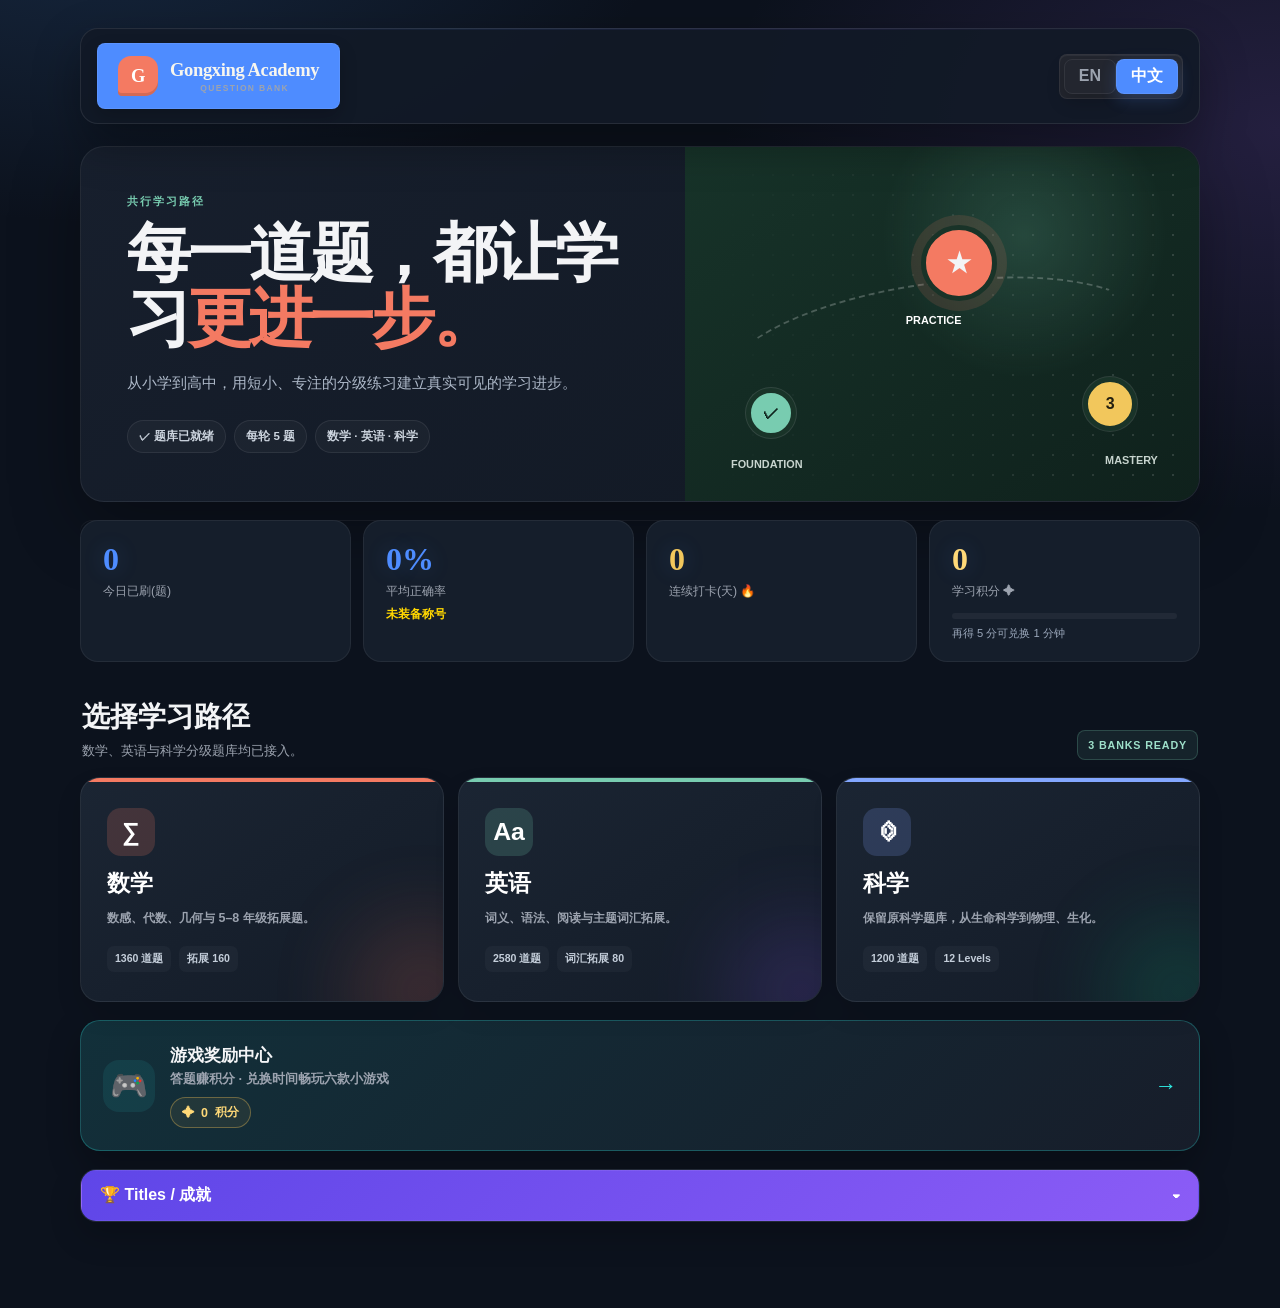
==== index.html @ 9c135a66 "Remember grade selection by subject" ====
<!doctype html>
<html lang="zh-CN">
<head>
  <meta charset="utf-8">
  <meta name="viewport" content="width=device-width,initial-scale=1">
  <title>Gongxing Academy - 智能学习系统</title>
  <style>
    :root{--primary:#4e8cff;--english:#8b5cf6;--science:#10b981;--success:#10b981;--error:#ef4444;--warning:#f59e0b;--page:#0f1115;--card:#181a20;--input:#23262f;--border:#2e323a;--text:#f3f4f6;--muted:#9ca3af;--gold:#ffd700}
    *{box-sizing:border-box}body{margin:0;min-height:100vh;min-height:100dvh;padding:24px;background:var(--page);color:var(--text);font-family:-apple-system,BlinkMacSystemFont,"Segoe UI",sans-serif;display:flex;align-items:center;justify-content:center}.app{width:100%;max-width:820px;margin:0;padding:36px;background:var(--card);border:1px solid var(--border);border-radius:12px;box-shadow:0 8px 30px #0006}.header{display:flex;justify-content:space-between;gap:16px;align-items:center;padding-bottom:20px;border-bottom:1px solid var(--border);margin-bottom:22px}.brand{font-size:1.7rem;color:var(--primary);font-weight:700;cursor:pointer}.brand small{font-size:1rem;color:var(--muted);font-weight:400}.lang{display:flex;padding:4px;border-radius:8px;background:var(--input)}button{border:0;border-radius:8px;padding:12px 20px;background:var(--primary);color:#fff;font-weight:700;font-size:1rem;cursor:pointer;transition:.2s}button:hover:not(:disabled){filter:brightness(1.1);transform:translateY(-1px)}button:disabled{opacity:.45;cursor:not-allowed}.lang button{padding:6px 14px;background:transparent;color:var(--muted)}.lang button.active{background:var(--primary);color:#fff}.dashboard,.quiz{padding:20px;border-radius:12px;border:1px solid var(--border);background:linear-gradient(145deg,#1e222d,var(--card))}.stats{display:flex;text-align:center;gap:12px}.stat{flex:1}.value{display:block;font-size:1.7rem;font-weight:800;color:var(--primary)}.label{font-size:.9rem;color:var(--muted)}.badges{border-top:1px dashed var(--border);margin-top:16px;padding-top:16px;display:flex;justify-content:center;gap:8px;flex-wrap:wrap}.badge{padding:6px 11px;border-radius:99px;border:1px solid #4e8cff55;background:#4e8cff1a;color:#78a8ff;font-size:.85rem;font-weight:700}.badge.gold{color:var(--gold);border-color:#ffd70055;background:#ffd7001a}.title{text-align:center;margin:28px 0 8px}.subtitle{text-align:center;color:var(--muted);margin:0 0 20px}.subjects{display:flex;gap:18px}.subject{flex:1;padding:36px 10px;background:var(--input);border:2px solid transparent;border-radius:12px;text-align:center;cursor:pointer;transition:.2s}.subject:hover{transform:translateY(-4px);border-color:var(--primary)}.icon{font-size:2.6rem}.subject strong{display:block;margin-top:12px;font-size:1.2rem}.setup{display:flex;gap:14px}select{flex:1;padding:13px 15px;border-radius:8px;background:var(--input);border:1px solid var(--border);color:var(--text);font-size:1rem}.dots{display:flex;justify-content:center;flex-wrap:wrap;gap:8px;margin:0 0 22px}.dot{width:13px;height:13px;border-radius:50%;background:var(--border);cursor:pointer}.dot.active{background:var(--primary);transform:scale(1.2)}.dot.answered{box-shadow:0 0 0 2px #fff3}.dot.correct{background:var(--success)}.dot.wrong{background:var(--error)}.quiz{text-align:center;border:2px solid transparent}.quiz.correct{border-color:var(--success);background:#10b98110}.quiz.wrong{border-color:var(--error);background:#ef444410}.qsub{color:var(--muted);margin-bottom:16px}.question{font-size:1.45rem;font-weight:650;line-height:1.45;margin-bottom:24px}.passage{text-align:left;padding:16px;background:var(--card);border-left:4px solid var(--english);border-radius:8px;line-height:1.65;margin-bottom:22px}.answer{width:280px;max-width:100%;padding:14px;text-align:center;font-size:1.3rem;border-radius:8px;border:2px solid var(--border);background:var(--card);color:var(--text)}.choices{display:grid;grid-template-columns:1fr 1fr;gap:12px}.choice{background:var(--card);border:2px solid var(--border);color:var(--text);font-weight:500}.choice.selected{background:var(--primary);border-color:var(--primary)}.choice.good{background:var(--success);border-color:var(--success)}.choice.bad{background:var(--error);border-color:var(--error)}.choice.missed{color:var(--success);border-color:var(--success);background:transparent;border-style:dashed}.feedback{margin-top:18px;font-weight:700}.feedback.good{color:var(--success)}.feedback.bad{color:var(--error)}.nav{display:flex;justify-content:center;gap:12px;flex-wrap:wrap;margin-top:22px}.outline{background:transparent;color:var(--text);border:1px solid var(--border)}.score{display:none;padding:16px;border:1px solid;border-radius:12px;text-align:center;font-size:1.2rem;font-weight:800;margin-bottom:18px}.error{display:none;margin-bottom:16px;border:1px solid #ef444477;background:#ef44441a;color:#fecaca;padding:13px;border-radius:8px;line-height:1.5}@media(max-width:620px){body{padding:12px}.app{padding:22px}.header{align-items:flex-start;flex-direction:column}.subjects,.setup,.stats{flex-direction:column}.choices{grid-template-columns:1fr}}

/* Wushuang mode */
.mode-switch{display:none;align-items:center;gap:8px;margin-right:10px;padding:5px 9px 5px 12px;border:1px solid #ffffff18;border-radius:999px;background:#141820;color:var(--muted);font-size:.82rem;font-weight:800;letter-spacing:.04em;cursor:pointer}.mode-switch .mode-dot{width:18px;height:18px;border-radius:50%;background:#475064;transition:.25s}.mode-switch.is-on{color:#fff1f1;border-color:#ff3b4f88;background:#3b1017;box-shadow:0 0 22px #ff263644}.mode-switch.is-on .mode-dot{background:#ff3045;box-shadow:0 0 14px #ff3045}body.wushuang{--primary:#ff3850;--english:#ff5268;--science:#ff3045;--success:#ff5268;--glow:rgba(255,45,67,.3);background:radial-gradient(900px 520px at 15% -5%,#8e142d66,transparent 62%),radial-gradient(650px 500px at 100% 100%,#6b071b66,transparent 62%),#120b10}body.wushuang .app{background:linear-gradient(145deg,#261319,#120d12);border-color:#ff526344;box-shadow:0 28px 80px #000b,0 0 55px #ff26311c}body.wushuang .app::before{background:linear-gradient(90deg,transparent,#ff1c3a,#ff8b95,transparent)}body.wushuang .dashboard,body.wushuang .quiz{background:linear-gradient(145deg,#32171d,#1a1014);border-color:#ff526344}body.wushuang .setup,body.wushuang .subject{border-color:#ff526322;background:linear-gradient(145deg,#2a161b,#1a1115)}body.wushuang .subject:hover{border-color:#ff5263;box-shadow:0 0 28px #ff263633}body.wushuang .qsub::before{content:'⚠ ';color:#ff5b6d}.app,.app::before,.dashboard,.quiz,.setup,.subject,.score,.mode-switch,body{transition:background .7s ease,border-color .7s ease,box-shadow .7s ease,color .35s ease}
@media(max-width:620px){.mode-switch{margin-right:0}.header>div:last-child{display:flex;flex-wrap:wrap;gap:8px}.mode-switch{order:-1}}
</style>
  <style>
    .equipped-title{display:block;margin-top:6px;color:var(--gold);font-size:.78rem;font-weight:700;min-height:1em}
    .achievement-entry{margin:18px 0 26px;border:1px solid var(--border);border-radius:12px;background:#11141a;overflow:hidden}
    .achievement-toggle{width:100%;display:flex;justify-content:space-between;align-items:center;border-radius:0;background:linear-gradient(135deg,#6d4aff,#9b6cff);padding:14px 18px}
    .achievement-panel{padding:16px}.achievement-panel[hidden]{display:none}
    .achievement-summary{color:var(--muted);font-size:.9rem;margin:0 0 14px;text-align:center}
    .achievement-grid{display:grid;grid-template-columns:repeat(2,minmax(0,1fr));gap:10px}
    .achievement-card{display:flex;gap:11px;align-items:center;text-align:left;padding:13px;border:1px solid var(--border);background:var(--input);color:var(--text)}
    .achievement-card:hover:not(:disabled){border-color:#9b6cff}.achievement-card.locked{filter:grayscale(1);opacity:.48;cursor:not-allowed}
    .achievement-card.equipped{border-color:var(--gold);box-shadow:0 0 0 1px #ffd70055;background:#ffd70010}
    .achievement-icon{font-size:1.8rem;flex:0 0 34px;text-align:center}.achievement-copy{min-width:0}.achievement-name{display:block;font-weight:800}.achievement-desc{display:block;color:var(--muted);font-size:.78rem;line-height:1.35;margin-top:3px}.achievement-state{display:block;color:var(--gold);font-size:.75rem;margin-top:4px}
    .arcade-entry{display:flex;width:100%;align-items:center;justify-content:space-between;gap:18px;margin-top:18px;padding:22px;border:1px solid #2ee9e144;border-radius:20px;background:linear-gradient(135deg,#12303a,#171d2a);color:var(--text);text-align:left;box-shadow:0 14px 32px #0004;transition:.25s}.arcade-entry:hover{transform:translateY(-3px);border-color:#2ee9e1;box-shadow:0 18px 38px #0007,0 0 26px #2ee9e122}.arcade-entry-copy{display:flex;align-items:center;gap:15px}.arcade-entry-icon{display:grid;place-items:center;width:52px;height:52px;border-radius:16px;background:#2ee9e116;font-size:1.9rem}.arcade-entry-title{display:block;font-size:1.08rem;font-weight:900}.arcade-entry-sub{display:block;margin-top:4px;color:var(--muted);font-size:.8rem}.points-pill{display:inline-flex;align-items:center;gap:7px;margin-top:9px;padding:6px 11px;border:1px solid #ffc85755;border-radius:999px;background:#ffc85712;color:#ffd978;font-size:.78rem;font-weight:850}.arcade-entry-arrow{color:#2ee9e1;font-size:1.4rem;font-weight:900}
    .exchange-modal{position:fixed;inset:0;z-index:50;display:grid;place-items:center;padding:20px;background:#05070bd9;backdrop-filter:blur(16px);animation:exchange-fade .22s ease}.exchange-modal[hidden]{display:none}.exchange-card{position:relative;width:min(100%,520px);padding:30px;border:1px solid #ffffff18;border-radius:24px;background:linear-gradient(145deg,#202838,#111720);box-shadow:0 30px 90px #000c,0 0 42px #2ee9e11a}.exchange-close{position:absolute;right:16px;top:16px;width:38px;height:38px;padding:0;border:1px solid #ffffff18;background:#ffffff09;color:#dce6f7}.exchange-icon{font-size:2.8rem}.exchange-card h2{margin:14px 0 8px;font-size:1.7rem}.exchange-copy{margin:0;color:var(--muted);line-height:1.65}.exchange-balance{display:flex;justify-content:space-between;align-items:center;gap:16px;margin:22px 0;padding:16px 18px;border:1px solid #ffc85738;border-radius:14px;background:#ffc8570d}.exchange-balance strong{font-size:1.35rem;color:#ffd978}.exchange-picker{display:grid;grid-template-columns:1fr auto;gap:12px;align-items:end}.exchange-picker label{display:grid;gap:8px;color:#b8c3d5;font-size:.82rem;font-weight:800}.exchange-picker select{width:100%}.exchange-cost{min-width:105px;padding:12px;border:1px solid #ffffff12;border-radius:11px;background:#0c1119;text-align:center;color:#2ee9e1;font-weight:900}.exchange-action{width:100%;margin-top:18px;padding:14px;background:linear-gradient(135deg,#20bdb7,#4e8cff);box-shadow:0 12px 30px #2ee9e133}.exchange-action:disabled{filter:none}.exchange-note{margin:13px 0 0;color:#8290a6;font-size:.76rem;line-height:1.55;text-align:center}.exchange-active{margin:18px 0 0;padding:13px;border:1px solid #36d98b55;border-radius:12px;background:#36d98b10;color:#8ff0bd;text-align:center;font-weight:800}.reward-track{display:block;width:100%;height:6px;margin-top:13px;overflow:hidden;border-radius:999px;background:#ffffff0d}.reward-track i{display:block;height:100%;width:0;border-radius:inherit;background:linear-gradient(90deg,#ffc857,#2ee9e1);transition:width .3s}.reward-hint{display:block;margin-top:7px;color:#9ca9bc;font-size:.7rem}@keyframes exchange-fade{from{opacity:0}to{opacity:1}}
    @media(max-width:620px){.achievement-grid{grid-template-columns:1fr}.arcade-entry{padding:16px}.arcade-entry-sub{max-width:210px}.exchange-card{padding:26px 20px}.exchange-picker{grid-template-columns:1fr}.exchange-cost{width:100%}}

    /* Refined learning workspace */
    :root{--surface:#1c2029;--surface-raised:#242a36;--glow:rgba(78,140,255,.22)}
    body{background:radial-gradient(900px 500px at 12% -10%,#253f7055,transparent 65%),radial-gradient(700px 440px at 100% 100%,#5d3ea633,transparent 62%),var(--page);padding:32px 20px}
    .app{position:relative;overflow:hidden;max-width:880px;padding:38px;background:linear-gradient(145deg,#1c2029 0%,#151820 100%);border-color:#ffffff14;border-radius:22px;box-shadow:0 28px 80px #0008;animation:app-enter .5s ease both}
    .app::before{content:"";position:absolute;inset:0 0 auto;height:2px;background:linear-gradient(90deg,transparent,var(--primary),var(--english),transparent);opacity:.85}
    .header{position:relative;margin-bottom:28px;padding-bottom:22px}.brand{letter-spacing:-.04em}.lang{border:1px solid #ffffff0d;box-shadow:inset 0 1px #ffffff0d}.lang button.active{box-shadow:0 5px 16px var(--glow)}
    button{border:1px solid #ffffff12;box-shadow:0 8px 18px #0003;transition:transform .2s ease,filter .2s ease,box-shadow .2s ease}button:hover:not(:disabled){box-shadow:0 12px 24px #0005}.dashboard{padding:24px;background:linear-gradient(135deg,#263044 0%,#1b202b 60%,#171a21 100%);border-color:#ffffff13;box-shadow:inset 0 1px #ffffff0d}.value{font-size:2rem;text-shadow:0 0 22px var(--glow)}.badges{margin-top:20px;padding-top:18px}.achievement-entry{border-color:#ffffff12;border-radius:16px;background:#141820;box-shadow:0 14px 32px #0003}.achievement-toggle{background:linear-gradient(135deg,#5f46e8,#8b5cf6);box-shadow:none}.title{font-size:1.75rem;letter-spacing:-.03em;margin-top:34px}.subtitle{max-width:560px;margin-left:auto;margin-right:auto;line-height:1.65}.subjects{gap:16px}.subject{position:relative;overflow:hidden;padding:34px 16px;background:linear-gradient(150deg,#282e3a,#202530);border-color:#ffffff0b;border-radius:18px;box-shadow:0 12px 24px #0002}.subject::after{content:"";position:absolute;inset:auto -35% -55% auto;width:140px;height:140px;border-radius:50%;background:var(--primary);filter:blur(36px);opacity:.12}.subject:nth-child(2)::after{background:var(--english)}.subject:nth-child(3)::after{background:var(--science)}.subject:hover{box-shadow:0 18px 34px #0006}.setup{padding:24px;border:1px solid #ffffff12;border-radius:18px;background:var(--surface)}select{border-color:#ffffff14;background:#151922;box-shadow:inset 0 1px #ffffff08}.dots{gap:12px;margin-bottom:24px}.dot{width:11px;height:11px;background:#3c4352;transition:transform .2s ease,background .2s ease,box-shadow .2s ease}.dot.active{box-shadow:0 0 0 5px var(--glow)}.quiz{padding:40px 34px;min-height:300px;background:linear-gradient(145deg,#252c38,#1c212b);border-color:#ffffff12;box-shadow:0 20px 44px #0003;animation:quiz-enter .28s ease both}.qsub{text-transform:uppercase;letter-spacing:.08em;font-size:.78rem;font-weight:700}.question{font-size:clamp(1.45rem,3.2vw,2rem);letter-spacing:-.025em;max-width:680px;margin-left:auto;margin-right:auto}.passage{max-width:680px;margin-left:auto;margin-right:auto;background:#141820;border-color:var(--english);box-shadow:inset 0 1px #ffffff08}.answer{border-color:#ffffff14;background:#141820;box-shadow:inset 0 1px #ffffff08}.answer:focus{outline:none;border-color:var(--primary);box-shadow:0 0 0 4px var(--glow)}.choices{max-width:680px;margin-left:auto;margin-right:auto;gap:14px}.choice{min-height:58px;background:#171c25;border-color:#ffffff12}.choice:hover:not(:disabled){border-color:var(--primary);background:#263852}.nav{margin-top:26px}.outline{background:#ffffff08}.score{border-radius:16px;box-shadow:0 14px 30px #0003}.error{border-radius:14px}@keyframes app-enter{from{opacity:0;transform:translateY(14px)}to{opacity:1;transform:translateY(0)}}@keyframes quiz-enter{from{opacity:.3;transform:translateY(8px)}to{opacity:1;transform:translateY(0)}}@media(max-width:620px){body{padding:14px 10px;align-items:flex-start}.app{padding:24px 18px;border-radius:18px}.header{margin-bottom:22px}.brand{font-size:1.45rem}.dashboard,.quiz{padding:22px 18px}.stats{gap:16px}.value{font-size:1.7rem}.subjects{gap:12px}.subject{padding:24px 16px}.title{font-size:1.5rem;margin-top:28px}.question{font-size:1.42rem}.choices{gap:10px}.choice{min-height:54px}.nav{gap:10px}.nav button{flex:1;padding:12px 10px}}
  </style>
  <style>
    :root{--coral:#f47a62;--mint:#78ccb0;--yellow:#f2c75c;--paper:#171f2d;--ink:#f7f6ef;--soft:#111927}
    body{align-items:flex-start;padding:28px 18px 60px;background:radial-gradient(900px 520px at 8% -8%,#26497566,transparent 63%),radial-gradient(820px 560px at 100% 10%,#66439d44,transparent 68%),#0c121d}
    .app{max-width:1120px;padding:0;background:transparent;border:0;box-shadow:none;overflow:visible}
    .topbar{position:sticky;top:14px;z-index:20;display:flex;align-items:center;gap:18px;padding:14px 16px;margin-bottom:22px;border:1px solid #ffffff16;border-radius:18px;background:#121a27e8;backdrop-filter:blur(18px);box-shadow:0 18px 48px #0005}
    .brand{display:flex;align-items:center;gap:12px;font-family:Georgia,serif;font-size:1.16rem;color:var(--ink);letter-spacing:-.02em}
    .brand-mark{width:40px;height:40px;display:grid;place-items:center;border-radius:13px 13px 13px 4px;background:var(--coral);font-family:Georgia,serif;font-weight:900;color:white;box-shadow:inset 0 -3px #0002}
    .brand-copy{line-height:1.05}.brand-copy small{display:block;margin-top:5px;font:800 .53rem/1 sans-serif;letter-spacing:.16em;text-transform:uppercase;color:var(--muted)}
    .crumb{color:var(--muted);font-size:.8rem;font-weight:700}.top-actions{margin-left:auto;display:flex;align-items:center;gap:9px}
    .mode-switch{margin:0;background:#1b2534}.lang{border:1px solid #ffffff12}
    .panel{border:1px solid #ffffff12;border-radius:24px;background:linear-gradient(145deg,#171f2d,#111823);box-shadow:0 24px 70px #0005}
    .home-hero{display:grid;grid-template-columns:1.08fr .92fr;min-height:330px;overflow:hidden;margin-bottom:18px}
    .hero-copy{padding:48px 46px}.eyebrow{margin:0 0 12px;color:var(--mint);font-size:.68rem;font-weight:900;letter-spacing:.18em;text-transform:uppercase}
    .hero-copy h1{max-width:610px;margin:0;font-family:Georgia,serif;font-size:clamp(2.2rem,5vw,4rem);line-height:1.02;letter-spacing:-.045em}.hero-copy h1 span{color:var(--coral)}
    .hero-copy>p:not(.eyebrow){max-width:590px;margin:18px 0 24px;color:#aeb9c9;line-height:1.75;font-size:.96rem}
    .hero-chips{display:flex;flex-wrap:wrap;gap:8px}.hero-chip{padding:8px 11px;border:1px solid #ffffff14;border-radius:999px;background:#ffffff08;color:#cdd5df;font-size:.72rem;font-weight:800}
    .path-visual{position:relative;min-height:330px;overflow:hidden;background:radial-gradient(circle at 66% 25%,#78ccb02d,transparent 33%),linear-gradient(145deg,#173329,#0f211c)}
    .path-visual:before{content:"";position:absolute;inset:18px;background-image:radial-gradient(#ffffff24 1px,transparent 1px);background-size:20px 20px;mask-image:linear-gradient(90deg,transparent,#000)}
    .path-line{position:absolute;left:8%;top:38%;width:82%;height:38%;border:2px dashed #ffffff3b;border-color:#ffffff3b transparent transparent;border-radius:50%;transform:rotate(-8deg)}
    .path-node{position:absolute;display:grid;place-items:center;border:5px solid #193328;border-radius:50%;background:#274a3f;font-weight:900;box-shadow:0 0 0 1px #ffffff20}
    .path-node.one{left:12%;bottom:18%;width:50px;height:50px;background:var(--mint);color:#10251e}.path-node.two{left:46%;top:22%;width:76px;height:76px;background:var(--coral);font-size:1.5rem;box-shadow:0 0 0 10px #f47a6222}.path-node.three{right:12%;bottom:20%;width:54px;height:54px;background:var(--yellow);color:#242011}
    .path-label{position:absolute;color:#c8d5cf;font-size:.68rem;font-weight:800}.path-label.one{left:9%;bottom:9%}.path-label.two{left:43%;top:47%;color:white}.path-label.three{right:8%;bottom:10%}
    .stats{display:grid;grid-template-columns:repeat(4,1fr);gap:12px;margin:18px 0}.stat{padding:20px 22px;text-align:left;border:1px solid #ffffff10;border-radius:18px;background:#151e2b}.stat .value{font-family:Georgia,serif;font-size:2rem}.stat .label{display:block;margin-top:5px;font-size:.76rem}
    .section-heading{display:flex;align-items:end;justify-content:space-between;margin:36px 2px 17px}.section-heading h2{margin:0;font-family:Georgia,serif;font-size:1.75rem}.section-heading p{margin:6px 0 0;color:var(--muted);font-size:.82rem}.source-pill{padding:8px 10px;border-radius:8px;background:#78ccb018;color:#9ee0ca;border:1px solid #78ccb03a;font-size:.67rem;font-weight:900;letter-spacing:.08em;text-transform:uppercase}
    .subjects{display:grid;grid-template-columns:repeat(3,1fr);gap:14px}.subject{position:relative;min-height:225px;padding:26px;text-align:left;border:1px solid #ffffff12;border-radius:20px;background:linear-gradient(145deg,#1b2533,#131b27);overflow:hidden}
    .subject:hover{border-color:var(--accent,var(--primary));box-shadow:0 20px 42px #0005}.subject:before{content:"";position:absolute;inset:0 0 auto;height:4px;background:var(--accent,var(--primary))}.subject:after{content:"";position:absolute;width:150px;height:150px;right:-55px;bottom:-65px;border-radius:50%;background:var(--accent,var(--primary));filter:blur(42px);opacity:.18}
    .subject .icon{width:48px;height:48px;display:grid;place-items:center;border-radius:14px;background:color-mix(in srgb,var(--accent,var(--primary)) 19%,transparent);font-size:1.55rem}.subject strong{font-family:Georgia,serif;font-size:1.45rem}.subject p{position:relative;z-index:1;margin:10px 0 18px;color:var(--muted);font-size:.78rem;line-height:1.55}.subject-meta{display:flex;gap:8px;flex-wrap:wrap}.subject-meta span{padding:6px 8px;border-radius:7px;background:#ffffff08;color:#c4ceda;font-size:.66rem;font-weight:800}
    .achievement-entry{margin-top:18px;background:#111927}.dashboard{padding:0;border:0;background:transparent}.badges{display:none}
    .setup-shell{padding:34px}.back-link{padding:0;margin-bottom:26px;background:none;border:0;box-shadow:none;color:var(--muted);font-size:.78rem}.setup-hero{display:flex;align-items:center;gap:17px;margin-bottom:26px}.setup-icon{width:58px;height:58px;display:grid;place-items:center;border-radius:17px;background:#f47a6222;font-size:1.8rem}.setup-hero h1{margin:2px 0 6px;font-family:Georgia,serif;font-size:2.25rem}.setup-hero p:last-child{margin:0;color:var(--muted)}
    .setup-grid{display:grid;grid-template-columns:.9fr 1.1fr;gap:16px}.level-picker,.level-preview{padding:24px;border:1px solid #ffffff10;border-radius:18px;background:#0f1723}.field-label{display:block;margin-bottom:9px;color:var(--muted);font-size:.67rem;font-weight:900;letter-spacing:.13em;text-transform:uppercase}.level-picker select{width:100%;margin-bottom:16px}.start-wide{width:100%;min-height:50px;background:var(--coral)}
    .level-preview{position:relative;overflow:hidden}.level-preview h2{margin:12px 0 8px;font-family:Georgia,serif;font-size:1.65rem}.level-preview p{max-width:520px;margin:0;color:var(--muted);font-size:.8rem;line-height:1.65}.preview-meta{display:flex;gap:9px;flex-wrap:wrap;margin-top:20px}.preview-meta span{padding:7px 9px;border:1px solid #ffffff10;border-radius:8px;background:#ffffff07;font-size:.7rem;font-weight:800}.preview-meta .extension{color:#a5e5cf;border-color:#78ccb040;background:#78ccb015}
    .quiz-shell{padding:28px}.quiz-top{display:flex;align-items:center;gap:12px;margin-bottom:18px}.quiz-top .back-link{margin:0}.quiz-top-copy strong,.quiz-top-copy small{display:block}.quiz-top-copy small{margin-top:4px;color:var(--muted);font-size:.7rem}.quiz-count{margin-left:auto;color:var(--muted);font-size:.75rem;font-weight:800}.progress-track{height:6px;margin-bottom:13px;overflow:hidden;border-radius:99px;background:#ffffff0b}.progress-track i{display:block;height:100%;width:0;background:linear-gradient(90deg,var(--coral),var(--yellow));transition:width .25s}.quiz{padding:42px 34px}.question-context{display:flex;justify-content:center;gap:8px;flex-wrap:wrap;margin-bottom:18px}.question-context span{padding:6px 8px;border-radius:7px;background:#ffffff08;color:#aeb9c8;font-size:.67rem;font-weight:800}.question-context .extension{background:#78ccb019;color:#9de0c8}.answer.text-answer{width:min(520px,100%);text-align:left}.feedback-card{margin-top:22px;padding:17px 18px;text-align:left;border:1px solid;border-radius:14px}.feedback-card.good{border-color:#78ccb05c;background:#78ccb012}.feedback-card.bad{border-color:#f47a625c;background:#f47a6210}.feedback-card strong{display:block}.feedback-card span{display:block;margin-top:6px;color:#d7dee7;font-size:.84rem}.feedback-card p{margin:9px 0 0;color:var(--muted);font-size:.78rem;line-height:1.55}
    body.wushuang .panel,body.wushuang .topbar{background:linear-gradient(145deg,#28151b,#150f14);border-color:#ff526344}body.wushuang .path-visual{background:linear-gradient(145deg,#351319,#190e12)}
    @media(max-width:820px){.home-hero{grid-template-columns:1fr}.path-visual{display:none}.subjects{grid-template-columns:1fr 1fr}.stats{grid-template-columns:1fr 1fr}.setup-grid{grid-template-columns:1fr}}
    @media(max-width:620px){body{padding:10px}.topbar{top:7px;padding:11px}.crumb{display:none}.brand-copy>span{font-size:.96rem}.hero-copy{padding:34px 23px}.hero-copy h1{font-size:2.35rem}.stats,.subjects{grid-template-columns:1fr}.stat{padding:16px 18px}.subject{min-height:190px;padding:22px}.setup-shell,.quiz-shell{padding:21px 16px}.setup-hero h1{font-size:1.75rem}.quiz{padding:28px 17px}.top-actions{gap:5px}.mode-switch{font-size:0;padding:7px}.mode-switch .mode-dot{width:20px;height:20px}.lang button{padding:6px 9px}}
  </style>
</head>
<body>
  <main class="app">
    <header class="topbar">
      <button class="brand" type="button" onclick="goHome()"><span class="brand-mark">G</span><span class="brand-copy"><span>Gongxing Academy</span><small>Question Bank</small></span></button>
      <span id="crumb" class="crumb"></span>
      <div class="top-actions">
        <button id="wushuangToggle" class="mode-switch" type="button" aria-pressed="false" onclick="toggleWushuang()"><span id="wushuangText">无双</span><span class="mode-dot"></span></button>
        <div id="langToggle" class="lang"><button id="en" onclick="setLang('en')">EN</button><button id="zh" class="active" onclick="setLang('zh')">中文</button></div>
      </div>
    </header>
    <div id="error" class="error"></div>

    <section id="home">
      <div class="home-hero panel">
        <div class="hero-copy">
          <p class="eyebrow" id="heroEyebrow">共行学习路径</p>
          <h1 id="heroTitle">每一道题，都让学习<span>更进一步。</span></h1>
          <p id="heroText">从小学到高中，用短小、专注的分级练习建立真实可见的学习进步。</p>
          <div class="hero-chips"><span class="hero-chip">✓ 题库已就绪</span><span class="hero-chip" id="heroSprint">每轮 5 题</span><span class="hero-chip" id="heroSubjects">数学 · 英语 · 科学</span></div>
        </div>
        <div class="path-visual" aria-hidden="true"><div class="path-line"></div><div class="path-node one">✓</div><div class="path-node two">★</div><div class="path-node three">3</div><span class="path-label one">FOUNDATION</span><span class="path-label two">PRACTICE</span><span class="path-label three">MASTERY</span></div>
      </div>

      <div class="dashboard"><div class="stats"><div class="stat"><span class="value" id="today">0</span><span class="label" id="todayLabel">今日已刷(题)</span></div><div class="stat"><span class="value" id="accuracy">0%</span><span class="label" id="accuracyLabel">平均正确率</span><small class="equipped-title" id="equippedTitle"></small></div><div class="stat"><span class="value" style="color:var(--yellow)" id="streak">0</span><span class="label" id="streakLabel">连续打卡(天) 🔥</span></div><div class="stat"><span class="value" style="color:#ffd978" id="points">0</span><span class="label" id="pointsLabel">学习积分 ✦</span><span class="reward-track"><i id="rewardProgress"></i></span><small class="reward-hint" id="rewardHint">再得 5 分兑换游戏</small></div></div><div class="badges" id="badges"></div></div>

      <div class="section-heading"><div><h2 id="homeTitle">选择学习路径</h2><p id="homeSubtitle">数学、英语与科学分级题库均已接入。</p></div><span class="source-pill">3 BANKS READY</span></div>
      <div class="subjects">
        <button class="subject" style="--accent:#f47a62" onclick="selectSubject('math')"><span class="icon">∑</span><strong id="mathTitle">数学</strong><p id="mathDesc">数感、代数、几何与 5–8 年级拓展题。</p><span class="subject-meta"><span id="mathCount">—</span><span>拓展 160</span></span></button>
        <button class="subject" style="--accent:#78ccb0" onclick="selectSubject('english')"><span class="icon">Aa</span><strong id="englishTitle">英语</strong><p id="englishDesc">词义、语法、阅读与主题词汇拓展。</p><span class="subject-meta"><span id="englishCount">—</span><span>词汇拓展 80</span></span></button>
        <button class="subject" style="--accent:#83a7ff" onclick="selectSubject('science')"><span class="icon">⌬</span><strong id="scienceTitle">科学</strong><p id="scienceDesc">从生命科学到物理、生化的分级练习。</p><span class="subject-meta"><span id="scienceCount">—</span><span id="scienceLevels">12 Levels</span></span></button>
      </div>

      <button class="arcade-entry" type="button" onclick="openExchange()"><span class="arcade-entry-copy"><span class="arcade-entry-icon">🎮</span><span><span class="arcade-entry-title" id="arcadeTitle">游戏奖励中心</span><span class="arcade-entry-sub" id="arcadeSub">答题赚积分 · 兑换时间畅玩六款小游戏</span><span class="points-pill">✦ <span id="arcadePoints">0</span> <span id="arcadePointUnit">积分</span></span></span></span><span class="arcade-entry-arrow">→</span></button>

      <div class="achievement-entry"><button class="achievement-toggle" onclick="toggleAchievements()"><span id="achievementHeading">🏆 Titles / 成就</span><span id="achievementChevron">▾</span></button><div id="achievementPanel" class="achievement-panel" hidden><p id="achievementSummary" class="achievement-summary"></p><div id="achievementGrid" class="achievement-grid"></div></div></div>
    </section>

    <section id="setup" class="panel setup-shell" hidden>
      <button class="back-link" type="button" onclick="goHome()">← <span id="backHome">返回学习路径</span></button>
      <div class="setup-hero"><span class="setup-icon" id="setupIcon">∑</span><div><p class="eyebrow" id="setupEyebrow">COURSE LIBRARY</p><h1 id="setupTitle">数学</h1><p id="setupIntro">选择适合你的等级，开始一次专注练习。</p></div></div>
      <div class="setup-grid">
        <div class="level-picker"><label class="field-label" id="levelLabel" for="levels">选择课程等级</label><select id="levels" onchange="updateLevelPreview()"></select><button id="start" class="start-wide" onclick="startQuiz()">开始刷题 →</button><p class="subtitle" id="setupNote">每次最多随机抽取 5 道不重复题目。</p></div>
        <div class="level-preview"><span class="source-pill" id="previewSource">CORE BANK</span><h2 id="previewTitle">—</h2><p id="previewDescription">—</p><div class="preview-meta"><span id="previewQuestions">0 Questions</span><span id="previewUnits">Graded practice</span><span id="previewExtension" class="extension" hidden>拓展题库</span></div></div>
      </div>
    </section>

    <section id="quizView" class="panel quiz-shell" hidden>
      <div class="quiz-top"><button class="back-link" type="button" onclick="exitQuiz()">←</button><div class="quiz-top-copy"><strong id="quizTitle">Focused practice</strong><small id="quizSubtitle">5-question learning sprint</small></div><span class="quiz-count" id="quizCount">1 / 5</span></div>
      <div class="progress-track"><i id="progressBar"></i></div><div id="score" class="score"></div><div id="dots" class="dots"></div><div id="quiz" class="quiz"><div id="content"></div></div><div class="nav"><button class="outline" id="prev" onclick="nav(-1)">上一题</button><button id="next" onclick="nav(1)">下一题</button><button id="submit" style="background:var(--success)" onclick="submitQuiz()">提交批改</button></div>
    </section>
  </main>
  <section class="exchange-modal" id="exchangeModal" hidden aria-modal="true" role="dialog" aria-labelledby="exchangeTitle">
    <div class="exchange-card"><button class="exchange-close" type="button" aria-label="Close" onclick="closeExchange()">×</button><div class="exchange-icon">🎟️</div><h2 id="exchangeTitle">兑换游戏时间</h2><p class="exchange-copy" id="exchangeCopy">每 5 积分可兑换 1 分钟，本次最多兑换 15 分钟。</p><div class="exchange-balance"><span id="exchangeBalanceLabel">当前积分</span><strong><span id="exchangePoints">0</span> <span id="exchangePointUnit">积分</span></strong></div><div id="exchangePurchase"><div class="exchange-picker"><label><span id="exchangeMinutesLabel">兑换时长</span><select id="exchangeMinutes" onchange="updateExchangeCost()"></select></label><div class="exchange-cost"><span id="exchangeCost">0</span> <span id="exchangeCostUnit">积分</span></div></div><button class="exchange-action" id="exchangeAction" type="button" onclick="redeemGameTime()">兑换并进入游戏</button><p class="exchange-note" id="exchangeNote">答对 1 题得 1 积分，5 题全对额外奖励 1 积分。</p></div><div class="exchange-active" id="exchangeActive" hidden></div></div>
  </section>
<script id="embeddedBanks" type="application/json">{"math.json":{"subject":"math","levels":[{"id":"1","name":{"zh":"一年级","en":"Grade 1"},"questions":[{"id":"m1_01","type":"number","question":{"zh":"1 + 1 = ?","en":"1 + 1 = ?"},"answer":2,"knowledge":"addition"},{"id":"m1_02","type":"number","question":{"zh":"6 - 4 = ?","en":"6 - 4 = ?"},"answer":2,"knowledge":"subtraction"},{"id":"m1_03","type":"number","question":{"zh":"7 + 11 = ?","en":"7 + 11 = ?"},"answer":18,"knowledge":"addition"},{"id":"m1_04","type":"number","question":{"zh":"10 - 6 = ?","en":"10 - 6 = ?"},"answer":4,"knowledge":"subtraction"},{"id":"m1_05","type":"number","question":{"zh":"3 + 4 = ?","en":"3 + 4 = ?"},"answer":7,"knowledge":"addition"},{"id":"m1_06","type":"number","question":{"zh":"12 - 6 = ?","en":"12 - 6 = ?"},"answer":6,"knowledge":"subtraction"},{"id":"m1_07","type":"number","question":{"zh":"9 + 9 = ?","en":"9 + 9 = ?"},"answer":18,"knowledge":"addition"},{"id":"m1_08","type":"number","question":{"zh":"18 - 2 = ?","en":"18 - 2 = ?"},"answer":16,"knowledge":"subtraction"},{"id":"m1_09","type":"number","question":{"zh":"5 + 11 = ?","en":"5 + 11 = ?"},"answer":16,"knowledge":"addition"},{"id":"m1_10","type":"number","question":{"zh":"10 - 8 = ?","en":"10 - 8 = ?"},"answer":2,"knowledge":"subtraction"},{"id":"m1_11","type":"number","question":{"zh":"1 + 13 = ?","en":"1 + 13 = ?"},"answer":14,"knowledge":"addition"},{"id":"m1_12","type":"number","question":{"zh":"8 - 4 = ?","en":"8 - 4 = ?"},"answer":4,"knowledge":"subtraction"},{"id":"m1_13","type":"number","question":{"zh":"7 + 9 = ?","en":"7 + 9 = ?"},"answer":16,"knowledge":"addition"},{"id":"m1_14","type":"number","question":{"zh":"10 - 6 = ?","en":"10 - 6 = ?"},"answer":4,"knowledge":"subtraction"},{"id":"m1_15","type":"number","question":{"zh":"3 + 3 = ?","en":"3 + 3 = ?"},"answer":6,"knowledge":"addition"},{"id":"m1_16","type":"number","question":{"zh":"6 - 6 = ?","en":"6 - 6 = ?"},"answer":0,"knowledge":"subtraction"},{"id":"m1_17","type":"number","question":{"zh":"9 + 4 = ?","en":"9 + 4 = ?"},"answer":13,"knowledge":"addition"},{"id":"m1_18","type":"number","question":{"zh":"14 - 2 = ?","en":"14 - 2 = ?"},"answer":12,"knowledge":"subtraction"},{"id":"m1_19","type":"number","question":{"zh":"5 + 1 = ?","en":"5 + 1 = ?"},"answer":6,"knowledge":"addition"},{"id":"m1_20","type":"number","question":{"zh":"12 - 8 = ?","en":"12 - 8 = ?"},"answer":4,"knowledge":"subtraction"},{"id":"m1_21","type":"number","question":{"zh":"1 + 6 = ?","en":"1 + 6 = ?"},"answer":7,"knowledge":"addition"},{"id":"m1_22","type":"number","question":{"zh":"10 - 4 = ?","en":"10 - 4 = ?"},"answer":6,"knowledge":"subtraction"},{"id":"m1_23","type":"number","question":{"zh":"7 + 7 = ?","en":"7 + 7 = ?"},"answer":14,"knowledge":"addition"},{"id":"m1_24","type":"number","question":{"zh":"10 - 6 = ?","en":"10 - 6 = ?"},"answer":4,"knowledge":"subtraction"},{"id":"m1_25","type":"number","question":{"zh":"3 + 2 = ?","en":"3 + 2 = ?"},"answer":5,"knowledge":"addition"},{"id":"m1_26","type":"number","question":{"zh":"14 - 6 = ?","en":"14 - 6 = ?"},"answer":8,"knowledge":"subtraction"},{"id":"m1_27","type":"number","question":{"zh":"9 + 10 = ?","en":"9 + 10 = ?"},"answer":19,"knowledge":"addition"},{"id":"m1_28","type":"number","question":{"zh":"10 - 2 = ?","en":"10 - 2 = ?"},"answer":8,"knowledge":"subtraction"},{"id":"m1_29","type":"number","question":{"zh":"5 + 6 = ?","en":"5 + 6 = ?"},"answer":11,"knowledge":"addition"},{"id":"m1_30","type":"number","question":{"zh":"8 - 2 = ?","en":"8 - 2 = ?"},"answer":6,"knowledge":"subtraction"},{"id":"m1_31","type":"number","question":{"zh":"1 + 18 = ?","en":"1 + 18 = ?"},"answer":19,"knowledge":"addition"},{"id":"m1_32","type":"number","question":{"zh":"12 - 4 = ?","en":"12 - 4 = ?"},"answer":8,"knowledge":"subtraction"},{"id":"m1_33","type":"number","question":{"zh":"7 + 5 = ?","en":"7 + 5 = ?"},"answer":12,"knowledge":"addition"},{"id":"m1_34","type":"number","question":{"zh":"10 - 6 = ?","en":"10 - 6 = ?"},"answer":4,"knowledge":"subtraction"},{"id":"m1_35","type":"number","question":{"zh":"3 + 1 = ?","en":"3 + 1 = ?"},"answer":4,"knowledge":"addition"}]},{"id":"2","name":{"zh":"二年级","en":"Grade 2"},"questions":[{"id":"m2_01","type":"number","question":{"zh":"2 × 2 = ?","en":"2 × 2 = ?"},"answer":4,"knowledge":"multiplication"},{"id":"m2_02","type":"number","question":{"zh":"19 + 12 = ?","en":"19 + 12 = ?"},"answer":31,"knowledge":"addition"},{"id":"m2_03","type":"number","question":{"zh":"26 - 21 = ?","en":"26 - 21 = ?"},"answer":5,"knowledge":"subtraction"},{"id":"m2_04","type":"number","question":{"zh":"5 × 5 = ?","en":"5 × 5 = ?"},"answer":25,"knowledge":"multiplication"},{"id":"m2_05","type":"number","question":{"zh":"40 + 19 = ?","en":"40 + 19 = ?"},"answer":59,"knowledge":"addition"},{"id":"m2_06","type":"number","question":{"zh":"47 - 8 = ?","en":"47 - 8 = ?"},"answer":39,"knowledge":"subtraction"},{"id":"m2_07","type":"number","question":{"zh":"8 × 3 = ?","en":"8 × 3 = ?"},"answer":24,"knowledge":"multiplication"},{"id":"m2_08","type":"number","question":{"zh":"61 + 6 = ?","en":"61 + 6 = ?"},"answer":67,"knowledge":"addition"},{"id":"m2_09","type":"number","question":{"zh":"68 - 15 = ?","en":"68 - 15 = ?"},"answer":53,"knowledge":"subtraction"},{"id":"m2_10","type":"number","question":{"zh":"3 × 6 = ?","en":"3 × 6 = ?"},"answer":18,"knowledge":"multiplication"},{"id":"m2_11","type":"number","question":{"zh":"12 + 13 = ?","en":"12 + 13 = ?"},"answer":25,"knowledge":"addition"},{"id":"m2_12","type":"number","question":{"zh":"19 - 22 = ?","en":"19 - 22 = ?"},"answer":-3,"knowledge":"subtraction"},{"id":"m2_13","type":"number","question":{"zh":"6 × 4 = ?","en":"6 × 4 = ?"},"answer":24,"knowledge":"multiplication"},{"id":"m2_14","type":"number","question":{"zh":"33 + 20 = ?","en":"33 + 20 = ?"},"answer":53,"knowledge":"addition"},{"id":"m2_15","type":"number","question":{"zh":"40 - 9 = ?","en":"40 - 9 = ?"},"answer":31,"knowledge":"subtraction"},{"id":"m2_16","type":"number","question":{"zh":"9 × 2 = ?","en":"9 × 2 = ?"},"answer":18,"knowledge":"multiplication"},{"id":"m2_17","type":"number","question":{"zh":"54 + 7 = ?","en":"54 + 7 = ?"},"answer":61,"knowledge":"addition"},{"id":"m2_18","type":"number","question":{"zh":"61 - 16 = ?","en":"61 - 16 = ?"},"answer":45,"knowledge":"subtraction"},{"id":"m2_19","type":"number","question":{"zh":"4 × 5 = ?","en":"4 × 5 = ?"},"answer":20,"knowledge":"multiplication"},{"id":"m2_20","type":"number","question":{"zh":"75 + 14 = ?","en":"75 + 14 = ?"},"answer":89,"knowledge":"addition"},{"id":"m2_21","type":"number","question":{"zh":"12 - 3 = ?","en":"12 - 3 = ?"},"answer":9,"knowledge":"subtraction"},{"id":"m2_22","type":"number","question":{"zh":"7 × 3 = ?","en":"7 × 3 = ?"},"answer":21,"knowledge":"multiplication"},{"id":"m2_23","type":"number","question":{"zh":"26 + 21 = ?","en":"26 + 21 = ?"},"answer":47,"knowledge":"addition"},{"id":"m2_24","type":"number","question":{"zh":"33 - 10 = ?","en":"33 - 10 = ?"},"answer":23,"knowledge":"subtraction"},{"id":"m2_25","type":"number","question":{"zh":"2 × 6 = ?","en":"2 × 6 = ?"},"answer":12,"knowledge":"multiplication"},{"id":"m2_26","type":"number","question":{"zh":"47 + 8 = ?","en":"47 + 8 = ?"},"answer":55,"knowledge":"addition"},{"id":"m2_27","type":"number","question":{"zh":"54 - 17 = ?","en":"54 - 17 = ?"},"answer":37,"knowledge":"subtraction"},{"id":"m2_28","type":"number","question":{"zh":"5 × 4 = ?","en":"5 × 4 = ?"},"answer":20,"knowledge":"multiplication"},{"id":"m2_29","type":"number","question":{"zh":"68 + 15 = ?","en":"68 + 15 = ?"},"answer":83,"knowledge":"addition"},{"id":"m2_30","type":"number","question":{"zh":"75 - 4 = ?","en":"75 - 4 = ?"},"answer":71,"knowledge":"subtraction"},{"id":"m2_31","type":"number","question":{"zh":"8 × 2 = ?","en":"8 × 2 = ?"},"answer":16,"knowledge":"multiplication"},{"id":"m2_32","type":"number","question":{"zh":"19 + 22 = ?","en":"19 + 22 = ?"},"answer":41,"knowledge":"addition"},{"id":"m2_33","type":"number","question":{"zh":"26 - 11 = ?","en":"26 - 11 = ?"},"answer":15,"knowledge":"subtraction"},{"id":"m2_34","type":"number","question":{"zh":"3 × 5 = ?","en":"3 × 5 = ?"},"answer":15,"knowledge":"multiplication"},{"id":"m2_35","type":"number","question":{"zh":"40 + 9 = ?","en":"40 + 9 = ?"},"answer":49,"knowledge":"addition"}]},{"id":"3","name":{"zh":"三年级","en":"Grade 3"},"questions":[{"id":"m3_01","type":"number","question":{"zh":"120 + 35 = ?","en":"120 + 35 = ?"},"answer":155,"knowledge":"addition"},{"id":"m3_02","type":"number","question":{"zh":"133 - 52 = ?","en":"133 - 52 = ?"},"answer":81,"knowledge":"subtraction"},{"id":"m3_03","type":"number","question":{"zh":"14 × 5 = ?","en":"14 × 5 = ?"},"answer":70,"knowledge":"multiplication"},{"id":"m3_04","type":"number","question":{"zh":"159 + 86 = ?","en":"159 + 86 = ?"},"answer":245,"knowledge":"addition"},{"id":"m3_05","type":"number","question":{"zh":"172 - 103 = ?","en":"172 - 103 = ?"},"answer":69,"knowledge":"subtraction"},{"id":"m3_06","type":"number","question":{"zh":"17 × 8 = ?","en":"17 × 8 = ?"},"answer":136,"knowledge":"multiplication"},{"id":"m3_07","type":"number","question":{"zh":"198 + 47 = ?","en":"198 + 47 = ?"},"answer":245,"knowledge":"addition"},{"id":"m3_08","type":"number","question":{"zh":"211 - 64 = ?","en":"211 - 64 = ?"},"answer":147,"knowledge":"subtraction"},{"id":"m3_09","type":"number","question":{"zh":"20 × 5 = ?","en":"20 × 5 = ?"},"answer":100,"knowledge":"multiplication"},{"id":"m3_10","type":"number","question":{"zh":"237 + 98 = ?","en":"237 + 98 = ?"},"answer":335,"knowledge":"addition"},{"id":"m3_11","type":"number","question":{"zh":"250 - 115 = ?","en":"250 - 115 = ?"},"answer":135,"knowledge":"subtraction"},{"id":"m3_12","type":"number","question":{"zh":"23 × 8 = ?","en":"23 × 8 = ?"},"answer":184,"knowledge":"multiplication"},{"id":"m3_13","type":"number","question":{"zh":"276 + 59 = ?","en":"276 + 59 = ?"},"answer":335,"knowledge":"addition"},{"id":"m3_14","type":"number","question":{"zh":"289 - 76 = ?","en":"289 - 76 = ?"},"answer":213,"knowledge":"subtraction"},{"id":"m3_15","type":"number","question":{"zh":"26 × 5 = ?","en":"26 × 5 = ?"},"answer":130,"knowledge":"multiplication"},{"id":"m3_16","type":"number","question":{"zh":"315 + 110 = ?","en":"315 + 110 = ?"},"answer":425,"knowledge":"addition"},{"id":"m3_17","type":"number","question":{"zh":"328 - 37 = ?","en":"328 - 37 = ?"},"answer":291,"knowledge":"subtraction"},{"id":"m3_18","type":"number","question":{"zh":"29 × 8 = ?","en":"29 × 8 = ?"},"answer":232,"knowledge":"multiplication"},{"id":"m3_19","type":"number","question":{"zh":"354 + 71 = ?","en":"354 + 71 = ?"},"answer":425,"knowledge":"addition"},{"id":"m3_20","type":"number","question":{"zh":"367 - 88 = ?","en":"367 - 88 = ?"},"answer":279,"knowledge":"subtraction"},{"id":"m3_21","type":"number","question":{"zh":"32 × 5 = ?","en":"32 × 5 = ?"},"answer":160,"knowledge":"multiplication"},{"id":"m3_22","type":"number","question":{"zh":"393 + 122 = ?","en":"393 + 122 = ?"},"answer":515,"knowledge":"addition"},{"id":"m3_23","type":"number","question":{"zh":"406 - 49 = ?","en":"406 - 49 = ?"},"answer":357,"knowledge":"subtraction"},{"id":"m3_24","type":"number","question":{"zh":"35 × 8 = ?","en":"35 × 8 = ?"},"answer":280,"knowledge":"multiplication"},{"id":"m3_25","type":"number","question":{"zh":"432 + 83 = ?","en":"432 + 83 = ?"},"answer":515,"knowledge":"addition"},{"id":"m3_26","type":"number","question":{"zh":"445 - 100 = ?","en":"445 - 100 = ?"},"answer":345,"knowledge":"subtraction"},{"id":"m3_27","type":"number","question":{"zh":"38 × 5 = ?","en":"38 × 5 = ?"},"answer":190,"knowledge":"multiplication"},{"id":"m3_28","type":"number","question":{"zh":"471 + 44 = ?","en":"471 + 44 = ?"},"answer":515,"knowledge":"addition"},{"id":"m3_29","type":"number","question":{"zh":"484 - 61 = ?","en":"484 - 61 = ?"},"answer":423,"knowledge":"subtraction"},{"id":"m3_30","type":"number","question":{"zh":"41 × 8 = ?","en":"41 × 8 = ?"},"answer":328,"knowledge":"multiplication"},{"id":"m3_31","type":"number","question":{"zh":"510 + 95 = ?","en":"510 + 95 = ?"},"answer":605,"knowledge":"addition"},{"id":"m3_32","type":"number","question":{"zh":"523 - 112 = ?","en":"523 - 112 = ?"},"answer":411,"knowledge":"subtraction"},{"id":"m3_33","type":"number","question":{"zh":"44 × 5 = ?","en":"44 × 5 = ?"},"answer":220,"knowledge":"multiplication"},{"id":"m3_34","type":"number","question":{"zh":"549 + 56 = ?","en":"549 + 56 = ?"},"answer":605,"knowledge":"addition"},{"id":"m3_35","type":"number","question":{"zh":"562 - 73 = ?","en":"562 - 73 = ?"},"answer":489,"knowledge":"subtraction"}]},{"id":"4","name":{"zh":"四年级","en":"Grade 4"},"questions":[{"id":"m4_01","type":"number","question":{"zh":"2.1 + 1.2 = ?","en":"2.1 + 1.2 = ?"},"answer":3.3,"knowledge":"decimals"},{"id":"m4_02","type":"number","question":{"zh":"19 × 12 = ?","en":"19 × 12 = ?"},"answer":228,"knowledge":"multiplication"},{"id":"m4_03","type":"number","question":{"zh":"50 ÷ 5 = ?","en":"50 ÷ 5 = ?"},"answer":10,"knowledge":"division"},{"id":"m4_04","type":"number","question":{"zh":"正方形的边长是 7 cm，周长是多少 cm？","en":"A square has side length 7 cm. What is its perimeter in cm?"},"answer":28,"knowledge":"perimeter"},{"id":"m4_05","type":"number","question":{"zh":"2.5 + 1.6 = ?","en":"2.5 + 1.6 = ?"},"answer":4.1,"knowledge":"decimals"},{"id":"m4_06","type":"number","question":{"zh":"23 × 16 = ?","en":"23 × 16 = ?"},"answer":368,"knowledge":"multiplication"},{"id":"m4_07","type":"number","question":{"zh":"126 ÷ 9 = ?","en":"126 ÷ 9 = ?"},"answer":14,"knowledge":"division"},{"id":"m4_08","type":"number","question":{"zh":"正方形的边长是 11 cm，周长是多少 cm？","en":"A square has side length 11 cm. What is its perimeter in cm?"},"answer":44,"knowledge":"perimeter"},{"id":"m4_09","type":"number","question":{"zh":"2.1 + 1.5 = ?","en":"2.1 + 1.5 = ?"},"answer":3.6,"knowledge":"decimals"},{"id":"m4_10","type":"number","question":{"zh":"27 × 12 = ?","en":"27 × 12 = ?"},"answer":324,"knowledge":"multiplication"},{"id":"m4_11","type":"number","question":{"zh":"72 ÷ 4 = ?","en":"72 ÷ 4 = ?"},"answer":18,"knowledge":"division"},{"id":"m4_12","type":"number","question":{"zh":"正方形的边长是 5 cm，周长是多少 cm？","en":"A square has side length 5 cm. What is its perimeter in cm?"},"answer":20,"knowledge":"perimeter"},{"id":"m4_13","type":"number","question":{"zh":"2.5 + 1.4 = ?","en":"2.5 + 1.4 = ?"},"answer":3.9,"knowledge":"decimals"},{"id":"m4_14","type":"number","question":{"zh":"31 × 16 = ?","en":"31 × 16 = ?"},"answer":496,"knowledge":"multiplication"},{"id":"m4_15","type":"number","question":{"zh":"176 ÷ 8 = ?","en":"176 ÷ 8 = ?"},"answer":22,"knowledge":"division"},{"id":"m4_16","type":"number","question":{"zh":"正方形的边长是 9 cm，周长是多少 cm？","en":"A square has side length 9 cm. What is its perimeter in cm?"},"answer":36,"knowledge":"perimeter"},{"id":"m4_17","type":"number","question":{"zh":"2.1 + 1.3 = ?","en":"2.1 + 1.3 = ?"},"answer":3.4,"knowledge":"decimals"},{"id":"m4_18","type":"number","question":{"zh":"35 × 12 = ?","en":"35 × 12 = ?"},"answer":420,"knowledge":"multiplication"},{"id":"m4_19","type":"number","question":{"zh":"78 ÷ 3 = ?","en":"78 ÷ 3 = ?"},"answer":26,"knowledge":"division"},{"id":"m4_20","type":"number","question":{"zh":"正方形的边长是 13 cm，周长是多少 cm？","en":"A square has side length 13 cm. What is its perimeter in cm?"},"answer":52,"knowledge":"perimeter"},{"id":"m4_21","type":"number","question":{"zh":"2.5 + 1.2 = ?","en":"2.5 + 1.2 = ?"},"answer":3.7,"knowledge":"decimals"},{"id":"m4_22","type":"number","question":{"zh":"39 × 16 = ?","en":"39 × 16 = ?"},"answer":624,"knowledge":"multiplication"},{"id":"m4_23","type":"number","question":{"zh":"210 ÷ 7 = ?","en":"210 ÷ 7 = ?"},"answer":30,"knowledge":"division"},{"id":"m4_24","type":"number","question":{"zh":"正方形的边长是 7 cm，周长是多少 cm？","en":"A square has side length 7 cm. What is its perimeter in cm?"},"answer":28,"knowledge":"perimeter"},{"id":"m4_25","type":"number","question":{"zh":"2.1 + 1.6 = ?","en":"2.1 + 1.6 = ?"},"answer":3.7,"knowledge":"decimals"},{"id":"m4_26","type":"number","question":{"zh":"43 × 12 = ?","en":"43 × 12 = ?"},"answer":516,"knowledge":"multiplication"},{"id":"m4_27","type":"number","question":{"zh":"374 ÷ 11 = ?","en":"374 ÷ 11 = ?"},"answer":34,"knowledge":"division"},{"id":"m4_28","type":"number","question":{"zh":"正方形的边长是 11 cm，周长是多少 cm？","en":"A square has side length 11 cm. What is its perimeter in cm?"},"answer":44,"knowledge":"perimeter"},{"id":"m4_29","type":"number","question":{"zh":"2.5 + 1.5 = ?","en":"2.5 + 1.5 = ?"},"answer":4,"knowledge":"decimals"},{"id":"m4_30","type":"number","question":{"zh":"47 × 16 = ?","en":"47 × 16 = ?"},"answer":752,"knowledge":"multiplication"},{"id":"m4_31","type":"number","question":{"zh":"228 ÷ 6 = ?","en":"228 ÷ 6 = ?"},"answer":38,"knowledge":"division"},{"id":"m4_32","type":"number","question":{"zh":"正方形的边长是 5 cm，周长是多少 cm？","en":"A square has side length 5 cm. What is its perimeter in cm?"},"answer":20,"knowledge":"perimeter"},{"id":"m4_33","type":"number","question":{"zh":"2.1 + 1.4 = ?","en":"2.1 + 1.4 = ?"},"answer":3.5,"knowledge":"decimals"},{"id":"m4_34","type":"number","question":{"zh":"51 × 12 = ?","en":"51 × 12 = ?"},"answer":612,"knowledge":"multiplication"},{"id":"m4_35","type":"number","question":{"zh":"420 ÷ 10 = ?","en":"420 ÷ 10 = ?"},"answer":42,"knowledge":"division"}]},{"id":"5","name":{"zh":"五年级","en":"Grade 5"},"questions":[{"id":"m5_01","type":"number","question":{"zh":"10 的 20% 是多少？","en":"What is 20% of 10?"},"answer":2,"knowledge":"percentage"},{"id":"m5_02","type":"number","question":{"zh":"长方形长 3，宽 4，面积是多少？","en":"A rectangle is 3 by 4. What is its area?"},"answer":12,"knowledge":"area"},{"id":"m5_03","type":"number","question":{"zh":"解方程：4x = 24，x = ?","en":"Solve: 4x = 24. x = ?"},"answer":6,"knowledge":"equation"},{"id":"m5_04","type":"number","question":{"zh":"长方体长 4、宽 5、高 2，体积是多少？","en":"A rectangular prism is 4 by 5 by 2. What is its volume?"},"answer":40,"knowledge":"volume"},{"id":"m5_05","type":"number","question":{"zh":"7 ÷ 9 = ?（保留三位小数）","en":"7 ÷ 9 = ? (round to three decimals)"},"answer":0.778,"knowledge":"division"},{"id":"m5_06","type":"number","question":{"zh":"15 的 20% 是多少？","en":"What is 20% of 15?"},"answer":3,"knowledge":"percentage"},{"id":"m5_07","type":"number","question":{"zh":"长方形长 8，宽 3，面积是多少？","en":"A rectangle is 8 by 3. What is its area?"},"answer":24,"knowledge":"area"},{"id":"m5_08","type":"number","question":{"zh":"解方程：2x = 22，x = ?","en":"Solve: 2x = 22. x = ?"},"answer":11,"knowledge":"equation"},{"id":"m5_09","type":"number","question":{"zh":"长方体长 1、宽 3、高 2，体积是多少？","en":"A rectangular prism is 1 by 3 by 2. What is its volume?"},"answer":6,"knowledge":"volume"},{"id":"m5_10","type":"number","question":{"zh":"4 ÷ 14 = ?（保留三位小数）","en":"4 ÷ 14 = ? (round to three decimals)"},"answer":0.286,"knowledge":"division"},{"id":"m5_11","type":"number","question":{"zh":"20 的 20% 是多少？","en":"What is 20% of 20?"},"answer":4,"knowledge":"percentage"},{"id":"m5_12","type":"number","question":{"zh":"长方形长 5，宽 8，面积是多少？","en":"A rectangle is 5 by 8. What is its area?"},"answer":40,"knowledge":"area"},{"id":"m5_13","type":"number","question":{"zh":"解方程：7x = 112，x = ?","en":"Solve: 7x = 112. x = ?"},"answer":16,"knowledge":"equation"},{"id":"m5_14","type":"number","question":{"zh":"长方体长 6、宽 8、高 2，体积是多少？","en":"A rectangular prism is 6 by 8 by 2. What is its volume?"},"answer":96,"knowledge":"volume"},{"id":"m5_15","type":"number","question":{"zh":"9 ÷ 9 = ?（保留三位小数）","en":"9 ÷ 9 = ? (round to three decimals)"},"answer":1,"knowledge":"division"},{"id":"m5_16","type":"number","question":{"zh":"25 的 20% 是多少？","en":"What is 20% of 25?"},"answer":5,"knowledge":"percentage"},{"id":"m5_17","type":"number","question":{"zh":"长方形长 2，宽 7，面积是多少？","en":"A rectangle is 2 by 7. What is its area?"},"answer":14,"knowledge":"area"},{"id":"m5_18","type":"number","question":{"zh":"解方程：5x = 105，x = ?","en":"Solve: 5x = 105. x = ?"},"answer":21,"knowledge":"equation"},{"id":"m5_19","type":"number","question":{"zh":"长方体长 3、宽 6、高 2，体积是多少？","en":"A rectangular prism is 3 by 6 by 2. What is its volume?"},"answer":36,"knowledge":"volume"},{"id":"m5_20","type":"number","question":{"zh":"6 ÷ 14 = ?（保留三位小数）","en":"6 ÷ 14 = ? (round to three decimals)"},"answer":0.429,"knowledge":"division"},{"id":"m5_21","type":"number","question":{"zh":"30 的 20% 是多少？","en":"What is 20% of 30?"},"answer":6,"knowledge":"percentage"},{"id":"m5_22","type":"number","question":{"zh":"长方形长 7，宽 6，面积是多少？","en":"A rectangle is 7 by 6. What is its area?"},"answer":42,"knowledge":"area"},{"id":"m5_23","type":"number","question":{"zh":"解方程：3x = 18，x = ?","en":"Solve: 3x = 18. x = ?"},"answer":6,"knowledge":"equation"},{"id":"m5_24","type":"number","question":{"zh":"长方体长 8、宽 4、高 2，体积是多少？","en":"A rectangular prism is 8 by 4 by 2. What is its volume?"},"answer":64,"knowledge":"volume"},{"id":"m5_25","type":"number","question":{"zh":"3 ÷ 9 = ?（保留三位小数）","en":"3 ÷ 9 = ? (round to three decimals)"},"answer":0.333,"knowledge":"division"},{"id":"m5_26","type":"number","question":{"zh":"35 的 20% 是多少？","en":"What is 20% of 35?"},"answer":7,"knowledge":"percentage"},{"id":"m5_27","type":"number","question":{"zh":"长方形长 4，宽 5，面积是多少？","en":"A rectangle is 4 by 5. What is its area?"},"answer":20,"knowledge":"area"},{"id":"m5_28","type":"number","question":{"zh":"解方程：8x = 88，x = ?","en":"Solve: 8x = 88. x = ?"},"answer":11,"knowledge":"equation"},{"id":"m5_29","type":"number","question":{"zh":"长方体长 5、宽 2、高 2，体积是多少？","en":"A rectangular prism is 5 by 2 by 2. What is its volume?"},"answer":20,"knowledge":"volume"},{"id":"m5_30","type":"number","question":{"zh":"8 ÷ 14 = ?（保留三位小数）","en":"8 ÷ 14 = ? (round to three decimals)"},"answer":0.571,"knowledge":"division"},{"id":"m5_31","type":"number","question":{"zh":"40 的 20% 是多少？","en":"What is 20% of 40?"},"answer":8,"knowledge":"percentage"},{"id":"m5_32","type":"number","question":{"zh":"长方形长 9，宽 4，面积是多少？","en":"A rectangle is 9 by 4. What is its area?"},"answer":36,"knowledge":"area"},{"id":"m5_33","type":"number","question":{"zh":"解方程：6x = 96，x = ?","en":"Solve: 6x = 96. x = ?"},"answer":16,"knowledge":"equation"},{"id":"m5_34","type":"number","question":{"zh":"长方体长 2、宽 7、高 2，体积是多少？","en":"A rectangular prism is 2 by 7 by 2. What is its volume?"},"answer":28,"knowledge":"volume"},{"id":"m5_35","type":"number","question":{"zh":"5 ÷ 9 = ?（保留三位小数）","en":"5 ÷ 9 = ? (round to three decimals)"},"answer":0.556,"knowledge":"division"}]},{"id":"6","name":{"zh":"六年级","en":"Grade 6"},"questions":[{"id":"m6_01","type":"number","question":{"zh":"10 的 20% 是多少？","en":"What is 20% of 10?"},"answer":2,"knowledge":"percentage"},{"id":"m6_02","type":"number","question":{"zh":"长方形长 3，宽 4，面积是多少？","en":"A rectangle is 3 by 4. What is its area?"},"answer":12,"knowledge":"area"},{"id":"m6_03","type":"number","question":{"zh":"解方程：4x = 24，x = ?","en":"Solve: 4x = 24. x = ?"},"answer":6,"knowledge":"equation"},{"id":"m6_04","type":"number","question":{"zh":"长方体长 4、宽 5、高 2，体积是多少？","en":"A rectangular prism is 4 by 5 by 2. What is its volume?"},"answer":40,"knowledge":"volume"},{"id":"m6_05","type":"number","question":{"zh":"7 ÷ 9 = ?（保留三位小数）","en":"7 ÷ 9 = ? (round to three decimals)"},"answer":0.778,"knowledge":"division"},{"id":"m6_06","type":"number","question":{"zh":"15 的 20% 是多少？","en":"What is 20% of 15?"},"answer":3,"knowledge":"percentage"},{"id":"m6_07","type":"number","question":{"zh":"长方形长 8，宽 3，面积是多少？","en":"A rectangle is 8 by 3. What is its area?"},"answer":24,"knowledge":"area"},{"id":"m6_08","type":"number","question":{"zh":"解方程：2x = 22，x = ?","en":"Solve: 2x = 22. x = ?"},"answer":11,"knowledge":"equation"},{"id":"m6_09","type":"number","question":{"zh":"长方体长 1、宽 3、高 2，体积是多少？","en":"A rectangular prism is 1 by 3 by 2. What is its volume?"},"answer":6,"knowledge":"volume"},{"id":"m6_10","type":"number","question":{"zh":"4 ÷ 14 = ?（保留三位小数）","en":"4 ÷ 14 = ? (round to three decimals)"},"answer":0.286,"knowledge":"division"},{"id":"m6_11","type":"number","question":{"zh":"20 的 20% 是多少？","en":"What is 20% of 20?"},"answer":4,"knowledge":"percentage"},{"id":"m6_12","type":"number","question":{"zh":"长方形长 5，宽 8，面积是多少？","en":"A rectangle is 5 by 8. What is its area?"},"answer":40,"knowledge":"area"},{"id":"m6_13","type":"number","question":{"zh":"解方程：7x = 112，x = ?","en":"Solve: 7x = 112. x = ?"},"answer":16,"knowledge":"equation"},{"id":"m6_14","type":"number","question":{"zh":"长方体长 6、宽 8、高 2，体积是多少？","en":"A rectangular prism is 6 by 8 by 2. What is its volume?"},"answer":96,"knowledge":"volume"},{"id":"m6_15","type":"number","question":{"zh":"9 ÷ 9 = ?（保留三位小数）","en":"9 ÷ 9 = ? (round to three decimals)"},"answer":1,"knowledge":"division"},{"id":"m6_16","type":"number","question":{"zh":"25 的 20% 是多少？","en":"What is 20% of 25?"},"answer":5,"knowledge":"percentage"},{"id":"m6_17","type":"number","question":{"zh":"长方形长 2，宽 7，面积是多少？","en":"A rectangle is 2 by 7. What is its area?"},"answer":14,"knowledge":"area"},{"id":"m6_18","type":"number","question":{"zh":"解方程：5x = 105，x = ?","en":"Solve: 5x = 105. x = ?"},"answer":21,"knowledge":"equation"},{"id":"m6_19","type":"number","question":{"zh":"长方体长 3、宽 6、高 2，体积是多少？","en":"A rectangular prism is 3 by 6 by 2. What is its volume?"},"answer":36,"knowledge":"volume"},{"id":"m6_20","type":"number","question":{"zh":"6 ÷ 14 = ?（保留三位小数）","en":"6 ÷ 14 = ? (round to three decimals)"},"answer":0.429,"knowledge":"division"},{"id":"m6_21","type":"number","question":{"zh":"30 的 20% 是多少？","en":"What is 20% of 30?"},"answer":6,"knowledge":"percentage"},{"id":"m6_22","type":"number","question":{"zh":"长方形长 7，宽 6，面积是多少？","en":"A rectangle is 7 by 6. What is its area?"},"answer":42,"knowledge":"area"},{"id":"m6_23","type":"number","question":{"zh":"解方程：3x = 18，x = ?","en":"Solve: 3x = 18. x = ?"},"answer":6,"knowledge":"equation"},{"id":"m6_24","type":"number","question":{"zh":"长方体长 8、宽 4、高 2，体积是多少？","en":"A rectangular prism is 8 by 4 by 2. What is its volume?"},"answer":64,"knowledge":"volume"},{"id":"m6_25","type":"number","question":{"zh":"3 ÷ 9 = ?（保留三位小数）","en":"3 ÷ 9 = ? (round to three decimals)"},"answer":0.333,"knowledge":"division"},{"id":"m6_26","type":"number","question":{"zh":"35 的 20% 是多少？","en":"What is 20% of 35?"},"answer":7,"knowledge":"percentage"},{"id":"m6_27","type":"number","question":{"zh":"长方形长 4，宽 5，面积是多少？","en":"A rectangle is 4 by 5. What is its area?"},"answer":20,"knowledge":"area"},{"id":"m6_28","type":"number","question":{"zh":"解方程：8x = 88，x = ?","en":"Solve: 8x = 88. x = ?"},"answer":11,"knowledge":"equation"},{"id":"m6_29","type":"number","question":{"zh":"长方体长 5、宽 2、高 2，体积是多少？","en":"A rectangular prism is 5 by 2 by 2. What is its volume?"},"answer":20,"knowledge":"volume"},{"id":"m6_30","type":"number","question":{"zh":"8 ÷ 14 = ?（保留三位小数）","en":"8 ÷ 14 = ? (round to three decimals)"},"answer":0.571,"knowledge":"division"},{"id":"m6_31","type":"number","question":{"zh":"40 的 20% 是多少？","en":"What is 20% of 40?"},"answer":8,"knowledge":"percentage"},{"id":"m6_32","type":"number","question":{"zh":"长方形长 9，宽 4，面积是多少？","en":"A rectangle is 9 by 4. What is its area?"},"answer":36,"knowledge":"area"},{"id":"m6_33","type":"number","question":{"zh":"解方程：6x = 96，x = ?","en":"Solve: 6x = 96. x = ?"},"answer":16,"knowledge":"equation"},{"id":"m6_34","type":"number","question":{"zh":"长方体长 2、宽 7、高 2，体积是多少？","en":"A rectangular prism is 2 by 7 by 2. What is its volume?"},"answer":28,"knowledge":"volume"},{"id":"m6_35","type":"number","question":{"zh":"5 ÷ 9 = ?（保留三位小数）","en":"5 ÷ 9 = ? (round to three decimals)"},"answer":0.556,"knowledge":"division"}]},{"id":"7","name":{"zh":"七年级","en":"Grade 7"},"questions":[{"id":"m7_01","type":"number","question":{"zh":"2² = ?","en":"2² = ?"},"answer":4,"knowledge":"exponents"},{"id":"m7_02","type":"number","question":{"zh":"解方程：3x + 1 = 11，x = ?","en":"Solve: 3x + 1 = 11. x = ?"},"answer":4,"knowledge":"linear equation"},{"id":"m7_03","type":"number","question":{"zh":"√25 = ?","en":"√25 = ?"},"answer":25,"knowledge":"square root"},{"id":"m7_04","type":"number","question":{"zh":"-7 + (2) = ?","en":"-7 + (2) = ?"},"answer":-5,"knowledge":"integers"},{"id":"m7_05","type":"number","question":{"zh":"直角三角形两直角边为 18 和 20 时，若按 18:20 的比例缩小，面积是多少？","en":"A right triangle has legs 18 and 20. What is its area?"},"answer":180,"knowledge":"geometry"},{"id":"m7_06","type":"number","question":{"zh":"7² = ?","en":"7² = ?"},"answer":49,"knowledge":"exponents"},{"id":"m7_07","type":"number","question":{"zh":"解方程：2x + 6 = 12，x = ?","en":"Solve: 2x + 6 = 12. x = ?"},"answer":9,"knowledge":"linear equation"},{"id":"m7_08","type":"number","question":{"zh":"√100 = ?","en":"√100 = ?"},"answer":100,"knowledge":"square root"},{"id":"m7_09","type":"number","question":{"zh":"-2 + (2) = ?","en":"-2 + (2) = ?"},"answer":0,"knowledge":"integers"},{"id":"m7_10","type":"number","question":{"zh":"直角三角形两直角边为 9 和 12 时，若按 9:12 的比例缩小，面积是多少？","en":"A right triangle has legs 9 and 12. What is its area?"},"answer":54,"knowledge":"geometry"},{"id":"m7_11","type":"number","question":{"zh":"3² = ?","en":"3² = ?"},"answer":9,"knowledge":"exponents"},{"id":"m7_12","type":"number","question":{"zh":"解方程：7x + 2 = 96，x = ?","en":"Solve: 7x + 2 = 96. x = ?"},"answer":14,"knowledge":"linear equation"},{"id":"m7_13","type":"number","question":{"zh":"√49 = ?","en":"√49 = ?"},"answer":49,"knowledge":"square root"},{"id":"m7_14","type":"number","question":{"zh":"3 + (2) = ?","en":"3 + (2) = ?"},"answer":5,"knowledge":"integers"},{"id":"m7_15","type":"number","question":{"zh":"直角三角形两直角边为 24 和 4 时，若按 24:4 的比例缩小，面积是多少？","en":"A right triangle has legs 24 and 4. What is its area?"},"answer":48,"knowledge":"geometry"},{"id":"m7_16","type":"number","question":{"zh":"8² = ?","en":"8² = ?"},"answer":64,"knowledge":"exponents"},{"id":"m7_17","type":"number","question":{"zh":"解方程：6x + 7 = 17，x = ?","en":"Solve: 6x + 7 = 17. x = ?"},"answer":4,"knowledge":"linear equation"},{"id":"m7_18","type":"number","question":{"zh":"√16 = ?","en":"√16 = ?"},"answer":16,"knowledge":"square root"},{"id":"m7_19","type":"number","question":{"zh":"-8 + (2) = ?","en":"-8 + (2) = ?"},"answer":-6,"knowledge":"integers"},{"id":"m7_20","type":"number","question":{"zh":"直角三角形两直角边为 15 和 24 时，若按 15:24 的比例缩小，面积是多少？","en":"A right triangle has legs 15 and 24. What is its area?"},"answer":180,"knowledge":"geometry"},{"id":"m7_21","type":"number","question":{"zh":"4² = ?","en":"4² = ?"},"answer":16,"knowledge":"exponents"},{"id":"m7_22","type":"number","question":{"zh":"解方程：5x + 3 = 42，x = ?","en":"Solve: 5x + 3 = 42. x = ?"},"answer":9,"knowledge":"linear equation"},{"id":"m7_23","type":"number","question":{"zh":"√81 = ?","en":"√81 = ?"},"answer":81,"knowledge":"square root"},{"id":"m7_24","type":"number","question":{"zh":"-3 + (2) = ?","en":"-3 + (2) = ?"},"answer":-1,"knowledge":"integers"},{"id":"m7_25","type":"number","question":{"zh":"直角三角形两直角边为 6 和 16 时，若按 6:16 的比例缩小，面积是多少？","en":"A right triangle has legs 6 and 16. What is its area?"},"answer":48,"knowledge":"geometry"},{"id":"m7_26","type":"number","question":{"zh":"9² = ?","en":"9² = ?"},"answer":81,"knowledge":"exponents"},{"id":"m7_27","type":"number","question":{"zh":"解方程：4x + 8 = 48，x = ?","en":"Solve: 4x + 8 = 48. x = ?"},"answer":14,"knowledge":"linear equation"},{"id":"m7_28","type":"number","question":{"zh":"√36 = ?","en":"√36 = ?"},"answer":36,"knowledge":"square root"},{"id":"m7_29","type":"number","question":{"zh":"2 + (2) = ?","en":"2 + (2) = ?"},"answer":4,"knowledge":"integers"},{"id":"m7_30","type":"number","question":{"zh":"直角三角形两直角边为 21 和 8 时，若按 21:8 的比例缩小，面积是多少？","en":"A right triangle has legs 21 and 8. What is its area?"},"answer":84,"knowledge":"geometry"},{"id":"m7_31","type":"number","question":{"zh":"5² = ?","en":"5² = ?"},"answer":25,"knowledge":"exponents"},{"id":"m7_32","type":"number","question":{"zh":"解方程：3x + 4 = 8，x = ?","en":"Solve: 3x + 4 = 8. x = ?"},"answer":4,"knowledge":"linear equation"},{"id":"m7_33","type":"number","question":{"zh":"√9 = ?","en":"√9 = ?"},"answer":9,"knowledge":"square root"},{"id":"m7_34","type":"number","question":{"zh":"-9 + (2) = ?","en":"-9 + (2) = ?"},"answer":-7,"knowledge":"integers"},{"id":"m7_35","type":"number","question":{"zh":"直角三角形两直角边为 12 和 28 时，若按 12:28 的比例缩小，面积是多少？","en":"A right triangle has legs 12 and 28. What is its area?"},"answer":168,"knowledge":"geometry"}]},{"id":"8","name":{"zh":"八年级","en":"Grade 8"},"questions":[{"id":"m8_01","type":"number","question":{"zh":"2² = ?","en":"2² = ?"},"answer":4,"knowledge":"exponents"},{"id":"m8_02","type":"number","question":{"zh":"解方程：3x + 1 = 11，x = ?","en":"Solve: 3x + 1 = 11. x = ?"},"answer":4,"knowledge":"linear equation"},{"id":"m8_03","type":"number","question":{"zh":"√25 = ?","en":"√25 = ?"},"answer":25,"knowledge":"square root"},{"id":"m8_04","type":"number","question":{"zh":"-7 + (2) = ?","en":"-7 + (2) = ?"},"answer":-5,"knowledge":"integers"},{"id":"m8_05","type":"number","question":{"zh":"直角三角形两直角边为 18 和 20 时，若按 18:20 的比例缩小，面积是多少？","en":"A right triangle has legs 18 and 20. What is its area?"},"answer":180,"knowledge":"geometry"},{"id":"m8_06","type":"number","question":{"zh":"7² = ?","en":"7² = ?"},"answer":49,"knowledge":"exponents"},{"id":"m8_07","type":"number","question":{"zh":"解方程：2x + 6 = 12，x = ?","en":"Solve: 2x + 6 = 12. x = ?"},"answer":9,"knowledge":"linear equation"},{"id":"m8_08","type":"number","question":{"zh":"√100 = ?","en":"√100 = ?"},"answer":100,"knowledge":"square root"},{"id":"m8_09","type":"number","question":{"zh":"-2 + (2) = ?","en":"-2 + (2) = ?"},"answer":0,"knowledge":"integers"},{"id":"m8_10","type":"number","question":{"zh":"直角三角形两直角边为 9 和 12 时，若按 9:12 的比例缩小，面积是多少？","en":"A right triangle has legs 9 and 12. What is its area?"},"answer":54,"knowledge":"geometry"},{"id":"m8_11","type":"number","question":{"zh":"3² = ?","en":"3² = ?"},"answer":9,"knowledge":"exponents"},{"id":"m8_12","type":"number","question":{"zh":"解方程：7x + 2 = 96，x = ?","en":"Solve: 7x + 2 = 96. x = ?"},"answer":14,"knowledge":"linear equation"},{"id":"m8_13","type":"number","question":{"zh":"√49 = ?","en":"√49 = ?"},"answer":49,"knowledge":"square root"},{"id":"m8_14","type":"number","question":{"zh":"3 + (2) = ?","en":"3 + (2) = ?"},"answer":5,"knowledge":"integers"},{"id":"m8_15","type":"number","question":{"zh":"直角三角形两直角边为 24 和 4 时，若按 24:4 的比例缩小，面积是多少？","en":"A right triangle has legs 24 and 4. What is its area?"},"answer":48,"knowledge":"geometry"},{"id":"m8_16","type":"number","question":{"zh":"8² = ?","en":"8² = ?"},"answer":64,"knowledge":"exponents"},{"id":"m8_17","type":"number","question":{"zh":"解方程：6x + 7 = 17，x = ?","en":"Solve: 6x + 7 = 17. x = ?"},"answer":4,"knowledge":"linear equation"},{"id":"m8_18","type":"number","question":{"zh":"√16 = ?","en":"√16 = ?"},"answer":16,"knowledge":"square root"},{"id":"m8_19","type":"number","question":{"zh":"-8 + (2) = ?","en":"-8 + (2) = ?"},"answer":-6,"knowledge":"integers"},{"id":"m8_20","type":"number","question":{"zh":"直角三角形两直角边为 15 和 24 时，若按 15:24 的比例缩小，面积是多少？","en":"A right triangle has legs 15 and 24. What is its area?"},"answer":180,"knowledge":"geometry"},{"id":"m8_21","type":"number","question":{"zh":"4² = ?","en":"4² = ?"},"answer":16,"knowledge":"exponents"},{"id":"m8_22","type":"number","question":{"zh":"解方程：5x + 3 = 42，x = ?","en":"Solve: 5x + 3 = 42. x = ?"},"answer":9,"knowledge":"linear equation"},{"id":"m8_23","type":"number","question":{"zh":"√81 = ?","en":"√81 = ?"},"answer":81,"knowledge":"square root"},{"id":"m8_24","type":"number","question":{"zh":"-3 + (2) = ?","en":"-3 + (2) = ?"},"answer":-1,"knowledge":"integers"},{"id":"m8_25","type":"number","question":{"zh":"直角三角形两直角边为 6 和 16 时，若按 6:16 的比例缩小，面积是多少？","en":"A right triangle has legs 6 and 16. What is its area?"},"answer":48,"knowledge":"geometry"},{"id":"m8_26","type":"number","question":{"zh":"9² = ?","en":"9² = ?"},"answer":81,"knowledge":"exponents"},{"id":"m8_27","type":"number","question":{"zh":"解方程：4x + 8 = 48，x = ?","en":"Solve: 4x + 8 = 48. x = ?"},"answer":14,"knowledge":"linear equation"},{"id":"m8_28","type":"number","question":{"zh":"√36 = ?","en":"√36 = ?"},"answer":36,"knowledge":"square root"},{"id":"m8_29","type":"number","question":{"zh":"2 + (2) = ?","en":"2 + (2) = ?"},"answer":4,"knowledge":"integers"},{"id":"m8_30","type":"number","question":{"zh":"直角三角形两直角边为 21 和 8 时，若按 21:8 的比例缩小，面积是多少？","en":"A right triangle has legs 21 and 8. What is its area?"},"answer":84,"knowledge":"geometry"},{"id":"m8_31","type":"number","question":{"zh":"5² = ?","en":"5² = ?"},"answer":25,"knowledge":"exponents"},{"id":"m8_32","type":"number","question":{"zh":"解方程：3x + 4 = 8，x = ?","en":"Solve: 3x + 4 = 8. x = ?"},"answer":4,"knowledge":"linear equation"},{"id":"m8_33","type":"number","question":{"zh":"√9 = ?","en":"√9 = ?"},"answer":9,"knowledge":"square root"},{"id":"m8_34","type":"number","question":{"zh":"-9 + (2) = ?","en":"-9 + (2) = ?"},"answer":-7,"knowledge":"integers"},{"id":"m8_35","type":"number","question":{"zh":"直角三角形两直角边为 12 和 28 时，若按 12:28 的比例缩小，面积是多少？","en":"A right triangle has legs 12 and 28. What is its area?"},"answer":168,"knowledge":"geometry"}]},{"id":"9","name":{"zh":"九年级","en":"Grade 9"},"questions":[{"id":"m9_01","type":"number","question":{"zh":"2² = ?","en":"2² = ?"},"answer":4,"knowledge":"exponents"},{"id":"m9_02","type":"number","question":{"zh":"解方程：3x + 1 = 11，x = ?","en":"Solve: 3x + 1 = 11. x = ?"},"answer":4,"knowledge":"linear equation"},{"id":"m9_03","type":"number","question":{"zh":"√25 = ?","en":"√25 = ?"},"answer":25,"knowledge":"square root"},{"id":"m9_04","type":"number","question":{"zh":"-7 + (2) = ?","en":"-7 + (2) = ?"},"answer":-5,"knowledge":"integers"},{"id":"m9_05","type":"number","question":{"zh":"直角三角形两直角边为 18 和 20 时，若按 18:20 的比例缩小，面积是多少？","en":"A right triangle has legs 18 and 20. What is its area?"},"answer":180,"knowledge":"geometry"},{"id":"m9_06","type":"number","question":{"zh":"7² = ?","en":"7² = ?"},"answer":49,"knowledge":"exponents"},{"id":"m9_07","type":"number","question":{"zh":"解方程：2x + 6 = 12，x = ?","en":"Solve: 2x + 6 = 12. x = ?"},"answer":9,"knowledge":"linear equation"},{"id":"m9_08","type":"number","question":{"zh":"√100 = ?","en":"√100 = ?"},"answer":100,"knowledge":"square root"},{"id":"m9_09","type":"number","question":{"zh":"-2 + (2) = ?","en":"-2 + (2) = ?"},"answer":0,"knowledge":"integers"},{"id":"m9_10","type":"number","question":{"zh":"直角三角形两直角边为 9 和 12 时，若按 9:12 的比例缩小，面积是多少？","en":"A right triangle has legs 9 and 12. What is its area?"},"answer":54,"knowledge":"geometry"},{"id":"m9_11","type":"number","question":{"zh":"3² = ?","en":"3² = ?"},"answer":9,"knowledge":"exponents"},{"id":"m9_12","type":"number","question":{"zh":"解方程：7x + 2 = 96，x = ?","en":"Solve: 7x + 2 = 96. x = ?"},"answer":14,"knowledge":"linear equation"},{"id":"m9_13","type":"number","question":{"zh":"√49 = ?","en":"√49 = ?"},"answer":49,"knowledge":"square root"},{"id":"m9_14","type":"number","question":{"zh":"3 + (2) = ?","en":"3 + (2) = ?"},"answer":5,"knowledge":"integers"},{"id":"m9_15","type":"number","question":{"zh":"直角三角形两直角边为 24 和 4 时，若按 24:4 的比例缩小，面积是多少？","en":"A right triangle has legs 24 and 4. What is its area?"},"answer":48,"knowledge":"geometry"},{"id":"m9_16","type":"number","question":{"zh":"8² = ?","en":"8² = ?"},"answer":64,"knowledge":"exponents"},{"id":"m9_17","type":"number","question":{"zh":"解方程：6x + 7 = 17，x = ?","en":"Solve: 6x + 7 = 17. x = ?"},"answer":4,"knowledge":"linear equation"},{"id":"m9_18","type":"number","question":{"zh":"√16 = ?","en":"√16 = ?"},"answer":16,"knowledge":"square root"},{"id":"m9_19","type":"number","question":{"zh":"-8 + (2) = ?","en":"-8 + (2) = ?"},"answer":-6,"knowledge":"integers"},{"id":"m9_20","type":"number","question":{"zh":"直角三角形两直角边为 15 和 24 时，若按 15:24 的比例缩小，面积是多少？","en":"A right triangle has legs 15 and 24. What is its area?"},"answer":180,"knowledge":"geometry"},{"id":"m9_21","type":"number","question":{"zh":"4² = ?","en":"4² = ?"},"answer":16,"knowledge":"exponents"},{"id":"m9_22","type":"number","question":{"zh":"解方程：5x + 3 = 42，x = ?","en":"Solve: 5x + 3 = 42. x = ?"},"answer":9,"knowledge":"linear equation"},{"id":"m9_23","type":"number","question":{"zh":"√81 = ?","en":"√81 = ?"},"answer":81,"knowledge":"square root"},{"id":"m9_24","type":"number","question":{"zh":"-3 + (2) = ?","en":"-3 + (2) = ?"},"answer":-1,"knowledge":"integers"},{"id":"m9_25","type":"number","question":{"zh":"直角三角形两直角边为 6 和 16 时，若按 6:16 的比例缩小，面积是多少？","en":"A right triangle has legs 6 and 16. What is its area?"},"answer":48,"knowledge":"geometry"},{"id":"m9_26","type":"number","question":{"zh":"9² = ?","en":"9² = ?"},"answer":81,"knowledge":"exponents"},{"id":"m9_27","type":"number","question":{"zh":"解方程：4x + 8 = 48，x = ?","en":"Solve: 4x + 8 = 48. x = ?"},"answer":14,"knowledge":"linear equation"},{"id":"m9_28","type":"number","question":{"zh":"√36 = ?","en":"√36 = ?"},"answer":36,"knowledge":"square root"},{"id":"m9_29","type":"number","question":{"zh":"2 + (2) = ?","en":"2 + (2) = ?"},"answer":4,"knowledge":"integers"},{"id":"m9_30","type":"number","question":{"zh":"直角三角形两直角边为 21 和 8 时，若按 21:8 的比例缩小，面积是多少？","en":"A right triangle has legs 21 and 8. What is its area?"},"answer":84,"knowledge":"geometry"},{"id":"m9_31","type":"number","question":{"zh":"5² = ?","en":"5² = ?"},"answer":25,"knowledge":"exponents"},{"id":"m9_32","type":"number","question":{"zh":"解方程：3x + 4 = 8，x = ?","en":"Solve: 3x + 4 = 8. x = ?"},"answer":4,"knowledge":"linear equation"},{"id":"m9_33","type":"number","question":{"zh":"√9 = ?","en":"√9 = ?"},"answer":9,"knowledge":"square root"},{"id":"m9_34","type":"number","question":{"zh":"-9 + (2) = ?","en":"-9 + (2) = ?"},"answer":-7,"knowledge":"integers"},{"id":"m9_35","type":"number","question":{"zh":"直角三角形两直角边为 12 和 28 时，若按 12:28 的比例缩小，面积是多少？","en":"A right triangle has legs 12 and 28. What is its area?"},"answer":168,"knowledge":"geometry"}]},{"id":"10","name":{"zh":"高一","en":"Grade 10"},"questions":[{"id":"m10_01","type":"number","question":{"zh":"函数 f(x)=x³ 的导数在 x=2 处是多少？","en":"For f(x)=x³, what is the derivative at x=2?"},"answer":12,"knowledge":"derivative"},{"id":"m10_02","type":"number","question":{"zh":"等差数列首项 3，公差 4，第 4 项是多少？","en":"An arithmetic sequence has first term 3, difference 4. What is term 4?"},"answer":15,"knowledge":"sequence"},{"id":"m10_03","type":"number","question":{"zh":"4 的 4 次方是多少？","en":"4 to the power of 4 equals?"},"answer":256,"knowledge":"exponents"},{"id":"m10_04","type":"number","question":{"zh":"∫0到5 2x dx = ?","en":"What is ∫ from 0 to 5 of 2x dx?"},"answer":25,"knowledge":"integral"},{"id":"m10_05","type":"number","question":{"zh":"矩阵 [[6,7],[5,6]] 的行列式是多少？","en":"What is the determinant of [[6,7],[5,6]]?"},"answer":1,"knowledge":"matrix"},{"id":"m10_06","type":"number","question":{"zh":"1 到 7 的整数和是多少？","en":"What is the sum of integers from 1 to 7?"},"answer":28,"knowledge":"series"},{"id":"m10_07","type":"number","question":{"zh":"log₂(256) = ?","en":"log₂(256) = ?"},"answer":8,"knowledge":"logarithm"},{"id":"m10_08","type":"number","question":{"zh":"函数 f(x)=x³ 的导数在 x=3 处是多少？","en":"For f(x)=x³, what is the derivative at x=3?"},"answer":27,"knowledge":"derivative"},{"id":"m10_09","type":"number","question":{"zh":"等差数列首项 3，公差 4，第 6 项是多少？","en":"An arithmetic sequence has first term 3, difference 4. What is term 6?"},"answer":23,"knowledge":"sequence"},{"id":"m10_10","type":"number","question":{"zh":"6 的 3 次方是多少？","en":"6 to the power of 3 equals?"},"answer":216,"knowledge":"exponents"},{"id":"m10_11","type":"number","question":{"zh":"∫0到4 2x dx = ?","en":"What is ∫ from 0 to 4 of 2x dx?"},"answer":16,"knowledge":"integral"},{"id":"m10_12","type":"number","question":{"zh":"矩阵 [[6,8],[5,7]] 的行列式是多少？","en":"What is the determinant of [[6,8],[5,7]]?"},"answer":2,"knowledge":"matrix"},{"id":"m10_13","type":"number","question":{"zh":"1 到 7 的整数和是多少？","en":"What is the sum of integers from 1 to 7?"},"answer":28,"knowledge":"series"},{"id":"m10_14","type":"number","question":{"zh":"log₂(128) = ?","en":"log₂(128) = ?"},"answer":7,"knowledge":"logarithm"},{"id":"m10_15","type":"number","question":{"zh":"函数 f(x)=x³ 的导数在 x=4 处是多少？","en":"For f(x)=x³, what is the derivative at x=4?"},"answer":48,"knowledge":"derivative"},{"id":"m10_16","type":"number","question":{"zh":"等差数列首项 3，公差 4，第 3 项是多少？","en":"An arithmetic sequence has first term 3, difference 4. What is term 3?"},"answer":11,"knowledge":"sequence"},{"id":"m10_17","type":"number","question":{"zh":"3 的 2 次方是多少？","en":"3 to the power of 2 equals?"},"answer":9,"knowledge":"exponents"},{"id":"m10_18","type":"number","question":{"zh":"∫0到3 2x dx = ?","en":"What is ∫ from 0 to 3 of 2x dx?"},"answer":9,"knowledge":"integral"},{"id":"m10_19","type":"number","question":{"zh":"矩阵 [[6,3],[5,2]] 的行列式是多少？","en":"What is the determinant of [[6,3],[5,2]]?"},"answer":-3,"knowledge":"matrix"},{"id":"m10_20","type":"number","question":{"zh":"1 到 7 的整数和是多少？","en":"What is the sum of integers from 1 to 7?"},"answer":28,"knowledge":"series"},{"id":"m10_21","type":"number","question":{"zh":"log₂(64) = ?","en":"log₂(64) = ?"},"answer":6,"knowledge":"logarithm"},{"id":"m10_22","type":"number","question":{"zh":"函数 f(x)=x³ 的导数在 x=5 处是多少？","en":"For f(x)=x³, what is the derivative at x=5?"},"answer":75,"knowledge":"derivative"},{"id":"m10_23","type":"number","question":{"zh":"等差数列首项 3，公差 4，第 5 项是多少？","en":"An arithmetic sequence has first term 3, difference 4. What is term 5?"},"answer":19,"knowledge":"sequence"},{"id":"m10_24","type":"number","question":{"zh":"5 的 5 次方是多少？","en":"5 to the power of 5 equals?"},"answer":3125,"knowledge":"exponents"},{"id":"m10_25","type":"number","question":{"zh":"∫0到2 2x dx = ?","en":"What is ∫ from 0 to 2 of 2x dx?"},"answer":4,"knowledge":"integral"},{"id":"m10_26","type":"number","question":{"zh":"矩阵 [[6,4],[5,3]] 的行列式是多少？","en":"What is the determinant of [[6,4],[5,3]]?"},"answer":-2,"knowledge":"matrix"},{"id":"m10_27","type":"number","question":{"zh":"1 到 7 的整数和是多少？","en":"What is the sum of integers from 1 to 7?"},"answer":28,"knowledge":"series"},{"id":"m10_28","type":"number","question":{"zh":"log₂(32) = ?","en":"log₂(32) = ?"},"answer":5,"knowledge":"logarithm"},{"id":"m10_29","type":"number","question":{"zh":"函数 f(x)=x³ 的导数在 x=6 处是多少？","en":"For f(x)=x³, what is the derivative at x=6?"},"answer":108,"knowledge":"derivative"},{"id":"m10_30","type":"number","question":{"zh":"等差数列首项 3，公差 4，第 7 项是多少？","en":"An arithmetic sequence has first term 3, difference 4. What is term 7?"},"answer":27,"knowledge":"sequence"},{"id":"m10_31","type":"number","question":{"zh":"2 的 4 次方是多少？","en":"2 to the power of 4 equals?"},"answer":16,"knowledge":"exponents"},{"id":"m10_32","type":"number","question":{"zh":"∫0到9 2x dx = ?","en":"What is ∫ from 0 to 9 of 2x dx?"},"answer":81,"knowledge":"integral"},{"id":"m10_33","type":"number","question":{"zh":"矩阵 [[6,5],[5,4]] 的行列式是多少？","en":"What is the determinant of [[6,5],[5,4]]?"},"answer":-1,"knowledge":"matrix"},{"id":"m10_34","type":"number","question":{"zh":"1 到 7 的整数和是多少？","en":"What is the sum of integers from 1 to 7?"},"answer":28,"knowledge":"series"},{"id":"m10_35","type":"number","question":{"zh":"log₂(16) = ?","en":"log₂(16) = ?"},"answer":4,"knowledge":"logarithm"}]},{"id":"11","name":{"zh":"高二","en":"Grade 11"},"questions":[{"id":"m11_01","type":"number","question":{"zh":"函数 f(x)=x³ 的导数在 x=2 处是多少？","en":"For f(x)=x³, what is the derivative at x=2?"},"answer":12,"knowledge":"derivative"},{"id":"m11_02","type":"number","question":{"zh":"等差数列首项 3，公差 4，第 4 项是多少？","en":"An arithmetic sequence has first term 3, difference 4. What is term 4?"},"answer":15,"knowledge":"sequence"},{"id":"m11_03","type":"number","question":{"zh":"4 的 4 次方是多少？","en":"4 to the power of 4 equals?"},"answer":256,"knowledge":"exponents"},{"id":"m11_04","type":"number","question":{"zh":"∫0到5 2x dx = ?","en":"What is ∫ from 0 to 5 of 2x dx?"},"answer":25,"knowledge":"integral"},{"id":"m11_05","type":"number","question":{"zh":"矩阵 [[6,7],[5,6]] 的行列式是多少？","en":"What is the determinant of [[6,7],[5,6]]?"},"answer":1,"knowledge":"matrix"},{"id":"m11_06","type":"number","question":{"zh":"1 到 7 的整数和是多少？","en":"What is the sum of integers from 1 to 7?"},"answer":28,"knowledge":"series"},{"id":"m11_07","type":"number","question":{"zh":"log₂(256) = ?","en":"log₂(256) = ?"},"answer":8,"knowledge":"logarithm"},{"id":"m11_08","type":"number","question":{"zh":"函数 f(x)=x³ 的导数在 x=3 处是多少？","en":"For f(x)=x³, what is the derivative at x=3?"},"answer":27,"knowledge":"derivative"},{"id":"m11_09","type":"number","question":{"zh":"等差数列首项 3，公差 4，第 6 项是多少？","en":"An arithmetic sequence has first term 3, difference 4. What is term 6?"},"answer":23,"knowledge":"sequence"},{"id":"m11_10","type":"number","question":{"zh":"6 的 3 次方是多少？","en":"6 to the power of 3 equals?"},"answer":216,"knowledge":"exponents"},{"id":"m11_11","type":"number","question":{"zh":"∫0到4 2x dx = ?","en":"What is ∫ from 0 to 4 of 2x dx?"},"answer":16,"knowledge":"integral"},{"id":"m11_12","type":"number","question":{"zh":"矩阵 [[6,8],[5,7]] 的行列式是多少？","en":"What is the determinant of [[6,8],[5,7]]?"},"answer":2,"knowledge":"matrix"},{"id":"m11_13","type":"number","question":{"zh":"1 到 7 的整数和是多少？","en":"What is the sum of integers from 1 to 7?"},"answer":28,"knowledge":"series"},{"id":"m11_14","type":"number","question":{"zh":"log₂(128) = ?","en":"log₂(128) = ?"},"answer":7,"knowledge":"logarithm"},{"id":"m11_15","type":"number","question":{"zh":"函数 f(x)=x³ 的导数在 x=4 处是多少？","en":"For f(x)=x³, what is the derivative at x=4?"},"answer":48,"knowledge":"derivative"},{"id":"m11_16","type":"number","question":{"zh":"等差数列首项 3，公差 4，第 3 项是多少？","en":"An arithmetic sequence has first term 3, difference 4. What is term 3?"},"answer":11,"knowledge":"sequence"},{"id":"m11_17","type":"number","question":{"zh":"3 的 2 次方是多少？","en":"3 to the power of 2 equals?"},"answer":9,"knowledge":"exponents"},{"id":"m11_18","type":"number","question":{"zh":"∫0到3 2x dx = ?","en":"What is ∫ from 0 to 3 of 2x dx?"},"answer":9,"knowledge":"integral"},{"id":"m11_19","type":"number","question":{"zh":"矩阵 [[6,3],[5,2]] 的行列式是多少？","en":"What is the determinant of [[6,3],[5,2]]?"},"answer":-3,"knowledge":"matrix"},{"id":"m11_20","type":"number","question":{"zh":"1 到 7 的整数和是多少？","en":"What is the sum of integers from 1 to 7?"},"answer":28,"knowledge":"series"},{"id":"m11_21","type":"number","question":{"zh":"log₂(64) = ?","en":"log₂(64) = ?"},"answer":6,"knowledge":"logarithm"},{"id":"m11_22","type":"number","question":{"zh":"函数 f(x)=x³ 的导数在 x=5 处是多少？","en":"For f(x)=x³, what is the derivative at x=5?"},"answer":75,"knowledge":"derivative"},{"id":"m11_23","type":"number","question":{"zh":"等差数列首项 3，公差 4，第 5 项是多少？","en":"An arithmetic sequence has first term 3, difference 4. What is term 5?"},"answer":19,"knowledge":"sequence"},{"id":"m11_24","type":"number","question":{"zh":"5 的 5 次方是多少？","en":"5 to the power of 5 equals?"},"answer":3125,"knowledge":"exponents"},{"id":"m11_25","type":"number","question":{"zh":"∫0到2 2x dx = ?","en":"What is ∫ from 0 to 2 of 2x dx?"},"answer":4,"knowledge":"integral"},{"id":"m11_26","type":"number","question":{"zh":"矩阵 [[6,4],[5,3]] 的行列式是多少？","en":"What is the determinant of [[6,4],[5,3]]?"},"answer":-2,"knowledge":"matrix"},{"id":"m11_27","type":"number","question":{"zh":"1 到 7 的整数和是多少？","en":"What is the sum of integers from 1 to 7?"},"answer":28,"knowledge":"series"},{"id":"m11_28","type":"number","question":{"zh":"log₂(32) = ?","en":"log₂(32) = ?"},"answer":5,"knowledge":"logarithm"},{"id":"m11_29","type":"number","question":{"zh":"函数 f(x)=x³ 的导数在 x=6 处是多少？","en":"For f(x)=x³, what is the derivative at x=6?"},"answer":108,"knowledge":"derivative"},{"id":"m11_30","type":"number","question":{"zh":"等差数列首项 3，公差 4，第 7 项是多少？","en":"An arithmetic sequence has first term 3, difference 4. What is term 7?"},"answer":27,"knowledge":"sequence"},{"id":"m11_31","type":"number","question":{"zh":"2 的 4 次方是多少？","en":"2 to the power of 4 equals?"},"answer":16,"knowledge":"exponents"},{"id":"m11_32","type":"number","question":{"zh":"∫0到9 2x dx = ?","en":"What is ∫ from 0 to 9 of 2x dx?"},"answer":81,"knowledge":"integral"},{"id":"m11_33","type":"number","question":{"zh":"矩阵 [[6,5],[5,4]] 的行列式是多少？","en":"What is the determinant of [[6,5],[5,4]]?"},"answer":-1,"knowledge":"matrix"},{"id":"m11_34","type":"number","question":{"zh":"1 到 7 的整数和是多少？","en":"What is the sum of integers from 1 to 7?"},"answer":28,"knowledge":"series"},{"id":"m11_35","type":"number","question":{"zh":"log₂(16) = ?","en":"log₂(16) = ?"},"answer":4,"knowledge":"logarithm"}]},{"id":"12","name":{"zh":"高三","en":"Grade 12"},"questions":[{"id":"m12_01","type":"number","question":{"zh":"函数 f(x)=x³ 的导数在 x=2 处是多少？","en":"For f(x)=x³, what is the derivative at x=2?"},"answer":12,"knowledge":"derivative"},{"id":"m12_02","type":"number","question":{"zh":"等差数列首项 3，公差 4，第 4 项是多少？","en":"An arithmetic sequence has first term 3, difference 4. What is term 4?"},"answer":15,"knowledge":"sequence"},{"id":"m12_03","type":"number","question":{"zh":"4 的 4 次方是多少？","en":"4 to the power of 4 equals?"},"answer":256,"knowledge":"exponents"},{"id":"m12_04","type":"number","question":{"zh":"∫0到5 2x dx = ?","en":"What is ∫ from 0 to 5 of 2x dx?"},"answer":25,"knowledge":"integral"},{"id":"m12_05","type":"number","question":{"zh":"矩阵 [[6,7],[5,6]] 的行列式是多少？","en":"What is the determinant of [[6,7],[5,6]]?"},"answer":1,"knowledge":"matrix"},{"id":"m12_06","type":"number","question":{"zh":"1 到 7 的整数和是多少？","en":"What is the sum of integers from 1 to 7?"},"answer":28,"knowledge":"series"},{"id":"m12_07","type":"number","question":{"zh":"log₂(256) = ?","en":"log₂(256) = ?"},"answer":8,"knowledge":"logarithm"},{"id":"m12_08","type":"number","question":{"zh":"函数 f(x)=x³ 的导数在 x=3 处是多少？","en":"For f(x)=x³, what is the derivative at x=3?"},"answer":27,"knowledge":"derivative"},{"id":"m12_09","type":"number","question":{"zh":"等差数列首项 3，公差 4，第 6 项是多少？","en":"An arithmetic sequence has first term 3, difference 4. What is term 6?"},"answer":23,"knowledge":"sequence"},{"id":"m12_10","type":"number","question":{"zh":"6 的 3 次方是多少？","en":"6 to the power of 3 equals?"},"answer":216,"knowledge":"exponents"},{"id":"m12_11","type":"number","question":{"zh":"∫0到4 2x dx = ?","en":"What is ∫ from 0 to 4 of 2x dx?"},"answer":16,"knowledge":"integral"},{"id":"m12_12","type":"number","question":{"zh":"矩阵 [[6,8],[5,7]] 的行列式是多少？","en":"What is the determinant of [[6,8],[5,7]]?"},"answer":2,"knowledge":"matrix"},{"id":"m12_13","type":"number","question":{"zh":"1 到 7 的整数和是多少？","en":"What is the sum of integers from 1 to 7?"},"answer":28,"knowledge":"series"},{"id":"m12_14","type":"number","question":{"zh":"log₂(128) = ?","en":"log₂(128) = ?"},"answer":7,"knowledge":"logarithm"},{"id":"m12_15","type":"number","question":{"zh":"函数 f(x)=x³ 的导数在 x=4 处是多少？","en":"For f(x)=x³, what is the derivative at x=4?"},"answer":48,"knowledge":"derivative"},{"id":"m12_16","type":"number","question":{"zh":"等差数列首项 3，公差 4，第 3 项是多少？","en":"An arithmetic sequence has first term 3, difference 4. What is term 3?"},"answer":11,"knowledge":"sequence"},{"id":"m12_17","type":"number","question":{"zh":"3 的 2 次方是多少？","en":"3 to the power of 2 equals?"},"answer":9,"knowledge":"exponents"},{"id":"m12_18","type":"number","question":{"zh":"∫0到3 2x dx = ?","en":"What is ∫ from 0 to 3 of 2x dx?"},"answer":9,"knowledge":"integral"},{"id":"m12_19","type":"number","question":{"zh":"矩阵 [[6,3],[5,2]] 的行列式是多少？","en":"What is the determinant of [[6,3],[5,2]]?"},"answer":-3,"knowledge":"matrix"},{"id":"m12_20","type":"number","question":{"zh":"1 到 7 的整数和是多少？","en":"What is the sum of integers from 1 to 7?"},"answer":28,"knowledge":"series"},{"id":"m12_21","type":"number","question":{"zh":"log₂(64) = ?","en":"log₂(64) = ?"},"answer":6,"knowledge":"logarithm"},{"id":"m12_22","type":"number","question":{"zh":"函数 f(x)=x³ 的导数在 x=5 处是多少？","en":"For f(x)=x³, what is the derivative at x=5?"},"answer":75,"knowledge":"derivative"},{"id":"m12_23","type":"number","question":{"zh":"等差数列首项 3，公差 4，第 5 项是多少？","en":"An arithmetic sequence has first term 3, difference 4. What is term 5?"},"answer":19,"knowledge":"sequence"},{"id":"m12_24","type":"number","question":{"zh":"5 的 5 次方是多少？","en":"5 to the power of 5 equals?"},"answer":3125,"knowledge":"exponents"},{"id":"m12_25","type":"number","question":{"zh":"∫0到2 2x dx = ?","en":"What is ∫ from 0 to 2 of 2x dx?"},"answer":4,"knowledge":"integral"},{"id":"m12_26","type":"number","question":{"zh":"矩阵 [[6,4],[5,3]] 的行列式是多少？","en":"What is the determinant of [[6,4],[5,3]]?"},"answer":-2,"knowledge":"matrix"},{"id":"m12_27","type":"number","question":{"zh":"1 到 7 的整数和是多少？","en":"What is the sum of integers from 1 to 7?"},"answer":28,"knowledge":"series"},{"id":"m12_28","type":"number","question":{"zh":"log₂(32) = ?","en":"log₂(32) = ?"},"answer":5,"knowledge":"logarithm"},{"id":"m12_29","type":"number","question":{"zh":"函数 f(x)=x³ 的导数在 x=6 处是多少？","en":"For f(x)=x³, what is the derivative at x=6?"},"answer":108,"knowledge":"derivative"},{"id":"m12_30","type":"number","question":{"zh":"等差数列首项 3，公差 4，第 7 项是多少？","en":"An arithmetic sequence has first term 3, difference 4. What is term 7?"},"answer":27,"knowledge":"sequence"},{"id":"m12_31","type":"number","question":{"zh":"2 的 4 次方是多少？","en":"2 to the power of 4 equals?"},"answer":16,"knowledge":"exponents"},{"id":"m12_32","type":"number","question":{"zh":"∫0到9 2x dx = ?","en":"What is ∫ from 0 to 9 of 2x dx?"},"answer":81,"knowledge":"integral"},{"id":"m12_33","type":"number","question":{"zh":"矩阵 [[6,5],[5,4]] 的行列式是多少？","en":"What is the determinant of [[6,5],[5,4]]?"},"answer":-1,"knowledge":"matrix"},{"id":"m12_34","type":"number","question":{"zh":"1 到 7 的整数和是多少？","en":"What is the sum of integers from 1 to 7?"},"answer":28,"knowledge":"series"},{"id":"m12_35","type":"number","question":{"zh":"log₂(16) = ?","en":"log₂(16) = ?"},"answer":4,"knowledge":"logarithm"}]}]},"english.json":{"subject":"english","levels":[{"id":"1","name":{"zh":"Lexile 100L","en":"Lexile 100L"},"questions":[{"id":"e1_01","type":"meaning","question":{"zh":"Which option is closest in meaning to “apple”?","en":"Which option is closest in meaning to “apple”?"},"options":[{"zh":"feeling pleased or joyful","en":"feeling pleased or joyful"},{"zh":"a clear liquid needed by living things","en":"a clear liquid needed by living things"},{"zh":"a person you know and like","en":"a person you know and like"},{"zh":"a round fruit that grows on a tree","en":"a round fruit that grows on a tree"}],"answer":3,"knowledge":"vocabulary"},{"id":"e1_02","type":"synonym","question":{"zh":"Which option is closest in meaning to “book”?","en":"Which option is closest in meaning to “book”?"},"options":[{"zh":"companion","en":"companion"},{"zh":"yard","en":"yard"},{"zh":"volume","en":"volume"},{"zh":"liquid","en":"liquid"}],"answer":2,"knowledge":"vocabulary"},{"id":"e1_03","type":"meaning","question":{"zh":"Which option is closest in meaning to “happy”?","en":"Which option is closest in meaning to “happy”?"},"options":[{"zh":"the condition of the air and sky","en":"the condition of the air and sky"},{"zh":"feeling pleased or joyful","en":"feeling pleased or joyful"},{"zh":"a person you know and like","en":"a person you know and like"},{"zh":"a place where plants are grown","en":"a place where plants are grown"}],"answer":1,"knowledge":"vocabulary"},{"id":"e1_04","type":"synonym","question":{"zh":"Which option is closest in meaning to “water”?","en":"Which option is closest in meaning to “water”?"},"options":[{"zh":"liquid","en":"liquid"},{"zh":"yard","en":"yard"},{"zh":"climate","en":"climate"},{"zh":"journey","en":"journey"}],"answer":0,"knowledge":"vocabulary"},{"id":"e1_05","type":"meaning","question":{"zh":"Which option is closest in meaning to “friend”?","en":"Which option is closest in meaning to “friend”?"},"options":[{"zh":"the condition of the air and sky","en":"the condition of the air and sky"},{"zh":"to go from one place to another","en":"to go from one place to another"},{"zh":"taking steps to avoid mistakes","en":"taking steps to avoid mistakes"},{"zh":"a person you know and like","en":"a person you know and like"}],"answer":3,"knowledge":"vocabulary"},{"id":"e1_06","type":"synonym","question":{"zh":"Which option is closest in meaning to “apple”?","en":"Which option is closest in meaning to “apple”?"},"options":[{"zh":"cautious","en":"cautious"},{"zh":"response","en":"response"},{"zh":"fruit","en":"fruit"},{"zh":"journey","en":"journey"}],"answer":2,"knowledge":"vocabulary"},{"id":"e1_07","type":"meaning","question":{"zh":"Which option is closest in meaning to “book”?","en":"Which option is closest in meaning to “book”?"},"options":[{"zh":"to find something for the first time","en":"to find something for the first time"},{"zh":"a set of written or printed pages","en":"a set of written or printed pages"},{"zh":"taking steps to avoid mistakes","en":"taking steps to avoid mistakes"},{"zh":"a response to a question","en":"a response to a question"}],"answer":1,"knowledge":"vocabulary"},{"id":"e1_08","type":"synonym","question":{"zh":"Which option is closest in meaning to “happy”?","en":"Which option is closest in meaning to “happy”?"},"options":[{"zh":"glad","en":"glad"},{"zh":"response","en":"response"},{"zh":"find","en":"find"},{"zh":"contrast","en":"contrast"}],"answer":0,"knowledge":"vocabulary"},{"id":"e1_09","type":"meaning","question":{"zh":"Which option is closest in meaning to “water”?","en":"Which option is closest in meaning to “water”?"},"options":[{"zh":"to find something for the first time","en":"to find something for the first time"},{"zh":"to examine similarities and differences","en":"to examine similarities and differences"},{"zh":"to keep someone or something safe","en":"to keep someone or something safe"},{"zh":"a clear liquid needed by living things","en":"a clear liquid needed by living things"}],"answer":3,"knowledge":"vocabulary"},{"id":"e1_10","type":"synonym","question":{"zh":"Which option is closest in meaning to “friend”?","en":"Which option is closest in meaning to “friend”?"},"options":[{"zh":"volume","en":"volume"},{"zh":"glad","en":"glad"},{"zh":"companion","en":"companion"},{"zh":"fruit","en":"fruit"}],"answer":2,"knowledge":"vocabulary"},{"id":"e1_11","type":"meaning","question":{"zh":"Which option is closest in meaning to “apple”?","en":"Which option is closest in meaning to “apple”?"},"options":[{"zh":"a person you know and like","en":"a person you know and like"},{"zh":"a round fruit that grows on a tree","en":"a round fruit that grows on a tree"},{"zh":"feeling pleased or joyful","en":"feeling pleased or joyful"},{"zh":"a clear liquid needed by living things","en":"a clear liquid needed by living things"}],"answer":1,"knowledge":"vocabulary"},{"id":"e1_12","type":"synonym","question":{"zh":"Which option is closest in meaning to “book”?","en":"Which option is closest in meaning to “book”?"},"options":[{"zh":"volume","en":"volume"},{"zh":"liquid","en":"liquid"},{"zh":"companion","en":"companion"},{"zh":"yard","en":"yard"}],"answer":0,"knowledge":"vocabulary"},{"id":"e1_13","type":"meaning","question":{"zh":"Which option is closest in meaning to “happy”?","en":"Which option is closest in meaning to “happy”?"},"options":[{"zh":"a person you know and like","en":"a person you know and like"},{"zh":"a place where plants are grown","en":"a place where plants are grown"},{"zh":"the condition of the air and sky","en":"the condition of the air and sky"},{"zh":"feeling pleased or joyful","en":"feeling pleased or joyful"}],"answer":3,"knowledge":"vocabulary"},{"id":"e1_14","type":"synonym","question":{"zh":"Which option is closest in meaning to “water”?","en":"Which option is closest in meaning to “water”?"},"options":[{"zh":"climate","en":"climate"},{"zh":"journey","en":"journey"},{"zh":"liquid","en":"liquid"},{"zh":"yard","en":"yard"}],"answer":2,"knowledge":"vocabulary"},{"id":"e1_15","type":"meaning","question":{"zh":"Which option is closest in meaning to “friend”?","en":"Which option is closest in meaning to “friend”?"},"options":[{"zh":"taking steps to avoid mistakes","en":"taking steps to avoid mistakes"},{"zh":"a person you know and like","en":"a person you know and like"},{"zh":"the condition of the air and sky","en":"the condition of the air and sky"},{"zh":"to go from one place to another","en":"to go from one place to another"}],"answer":1,"knowledge":"vocabulary"},{"id":"e1_16","type":"grammar","question":{"zh":"She ___ to school every day.","en":"She ___ to school every day."},"options":[{"zh":"goes","en":"goes"},{"zh":"go","en":"go"},{"zh":"going","en":"going"},{"zh":"gone","en":"gone"}],"answer":0,"knowledge":"grammar"},{"id":"e1_17","type":"grammar","question":{"zh":"They ___ studying now.","en":"They ___ studying now."},"options":[{"zh":"are","en":"are"},{"zh":"is","en":"is"},{"zh":"am","en":"am"},{"zh":"be","en":"be"}],"answer":0,"knowledge":"grammar"},{"id":"e1_18","type":"grammar","question":{"zh":"Yesterday, we ___ a museum.","en":"Yesterday, we ___ a museum."},"options":[{"zh":"visited","en":"visited"},{"zh":"visit","en":"visit"},{"zh":"visits","en":"visits"},{"zh":"visiting","en":"visiting"}],"answer":0,"knowledge":"grammar"},{"id":"e1_19","type":"grammar","question":{"zh":"If it rains, we ___ inside.","en":"If it rains, we ___ inside."},"options":[{"zh":"will stay","en":"will stay"},{"zh":"stayed","en":"stayed"},{"zh":"stay","en":"stay"},{"zh":"would stayed","en":"would stayed"}],"answer":0,"knowledge":"grammar"},{"id":"e1_20","type":"grammar","question":{"zh":"The report ___ by the class.","en":"The report ___ by the class."},"options":[{"zh":"was completed","en":"was completed"},{"zh":"completed","en":"completed"},{"zh":"complete","en":"complete"},{"zh":"is complete","en":"is complete"}],"answer":0,"knowledge":"grammar"},{"id":"e1_21","type":"grammar","question":{"zh":"She has lived here ___ 2020.","en":"She has lived here ___ 2020."},"options":[{"zh":"since","en":"since"},{"zh":"for","en":"for"},{"zh":"during","en":"during"},{"zh":"by","en":"by"}],"answer":0,"knowledge":"grammar"},{"id":"e1_22","type":"grammar","question":{"zh":"The book, ___ was popular, sold quickly.","en":"The book, ___ was popular, sold quickly."},"options":[{"zh":"which","en":"which"},{"zh":"who","en":"who"},{"zh":"where","en":"where"},{"zh":"when","en":"when"}],"answer":0,"knowledge":"grammar"},{"id":"e1_23","type":"grammar","question":{"zh":"Had I known, I ___ helped.","en":"Had I known, I ___ helped."},"options":[{"zh":"would have","en":"would have"},{"zh":"will have","en":"will have"},{"zh":"have","en":"have"},{"zh":"am","en":"am"}],"answer":0,"knowledge":"grammar"},{"id":"e1_24","type":"grammar","question":{"zh":"The teacher suggested that he ___ earlier.","en":"The teacher suggested that he ___ earlier."},"options":[{"zh":"arrive","en":"arrive"},{"zh":"arrives","en":"arrives"},{"zh":"arrived","en":"arrived"},{"zh":"has arrived","en":"has arrived"}],"answer":0,"knowledge":"grammar"},{"id":"e1_25","type":"grammar","question":{"zh":"Not only ___ she sing, but she also dances.","en":"Not only ___ she sing, but she also dances."},"options":[{"zh":"can","en":"can"},{"zh":"does","en":"does"},{"zh":"has","en":"has"},{"zh":"was","en":"was"}],"answer":0,"knowledge":"grammar"},{"id":"e1_26","type":"reading","passage":{"zh":"A learning group joined a small community garden. They recorded results carefully and eventually shared fresh food.","en":"A learning group joined a small community garden. They recorded results carefully and eventually shared fresh food."},"question":{"zh":"What is the main idea of the passage?","en":"What is the main idea of the passage?"},"options":[{"zh":"Careful work can lead to a useful result.","en":"Careful work can lead to a useful result."},{"zh":"The group refused to learn.","en":"The group refused to learn."},{"zh":"Nothing happened in the project.","en":"Nothing happened in the project."},{"zh":"The passage is about a storm.","en":"The passage is about a storm."}],"answer":0,"knowledge":"reading comprehension"},{"id":"e1_27","type":"reading","passage":{"zh":"A learning group joined a science project. They recorded results carefully and eventually tested a clear idea.","en":"A learning group joined a science project. They recorded results carefully and eventually tested a clear idea."},"question":{"zh":"What is the main idea of the passage?","en":"What is the main idea of the passage?"},"options":[{"zh":"Careful work can lead to a useful result.","en":"Careful work can lead to a useful result."},{"zh":"The group refused to learn.","en":"The group refused to learn."},{"zh":"Nothing happened in the project.","en":"Nothing happened in the project."},{"zh":"The passage is about a storm.","en":"The passage is about a storm."}],"answer":0,"knowledge":"reading comprehension"},{"id":"e1_28","type":"reading","passage":{"zh":"A learning group joined a library program. They recorded results carefully and eventually helped young readers.","en":"A learning group joined a library program. They recorded results carefully and eventually helped young readers."},"question":{"zh":"What is the main idea of the passage?","en":"What is the main idea of the passage?"},"options":[{"zh":"Careful work can lead to a useful result.","en":"Careful work can lead to a useful result."},{"zh":"The group refused to learn.","en":"The group refused to learn."},{"zh":"Nothing happened in the project.","en":"Nothing happened in the project."},{"zh":"The passage is about a storm.","en":"The passage is about a storm."}],"answer":0,"knowledge":"reading comprehension"},{"id":"e1_29","type":"reading","passage":{"zh":"A learning group joined a clean-energy plan. They recorded results carefully and eventually reduced energy waste.","en":"A learning group joined a clean-energy plan. They recorded results carefully and eventually reduced energy waste."},"question":{"zh":"What is the main idea of the passage?","en":"What is the main idea of the passage?"},"options":[{"zh":"Careful work can lead to a useful result.","en":"Careful work can lead to a useful result."},{"zh":"The group refused to learn.","en":"The group refused to learn."},{"zh":"Nothing happened in the project.","en":"Nothing happened in the project."},{"zh":"The passage is about a storm.","en":"The passage is about a storm."}],"answer":0,"knowledge":"reading comprehension"},{"id":"e1_30","type":"reading","passage":{"zh":"A learning group joined a school research team. They recorded results carefully and eventually compared reliable sources.","en":"A learning group joined a school research team. They recorded results carefully and eventually compared reliable sources."},"question":{"zh":"What is the main idea of the passage?","en":"What is the main idea of the passage?"},"options":[{"zh":"Careful work can lead to a useful result.","en":"Careful work can lead to a useful result."},{"zh":"The group refused to learn.","en":"The group refused to learn."},{"zh":"Nothing happened in the project.","en":"Nothing happened in the project."},{"zh":"The passage is about a storm.","en":"The passage is about a storm."}],"answer":0,"knowledge":"reading comprehension"},{"id":"e1_31","type":"reading","passage":{"zh":"A learning group joined a small community garden. They recorded results carefully and eventually shared fresh food.","en":"A learning group joined a small community garden. They recorded results carefully and eventually shared fresh food."},"question":{"zh":"What is the main idea of the passage?","en":"What is the main idea of the passage?"},"options":[{"zh":"Careful work can lead to a useful result.","en":"Careful work can lead to a useful result."},{"zh":"The group refused to learn.","en":"The group refused to learn."},{"zh":"Nothing happened in the project.","en":"Nothing happened in the project."},{"zh":"The passage is about a storm.","en":"The passage is about a storm."}],"answer":0,"knowledge":"reading comprehension"},{"id":"e1_32","type":"reading","passage":{"zh":"A learning group joined a science project. They recorded results carefully and eventually tested a clear idea.","en":"A learning group joined a science project. They recorded results carefully and eventually tested a clear idea."},"question":{"zh":"What is the main idea of the passage?","en":"What is the main idea of the passage?"},"options":[{"zh":"Careful work can lead to a useful result.","en":"Careful work can lead to a useful result."},{"zh":"The group refused to learn.","en":"The group refused to learn."},{"zh":"Nothing happened in the project.","en":"Nothing happened in the project."},{"zh":"The passage is about a storm.","en":"The passage is about a storm."}],"answer":0,"knowledge":"reading comprehension"},{"id":"e1_33","type":"reading","passage":{"zh":"A learning group joined a library program. They recorded results carefully and eventually helped young readers.","en":"A learning group joined a library program. They recorded results carefully and eventually helped young readers."},"question":{"zh":"What is the main idea of the passage?","en":"What is the main idea of the passage?"},"options":[{"zh":"Careful work can lead to a useful result.","en":"Careful work can lead to a useful result."},{"zh":"The group refused to learn.","en":"The group refused to learn."},{"zh":"Nothing happened in the project.","en":"Nothing happened in the project."},{"zh":"The passage is about a storm.","en":"The passage is about a storm."}],"answer":0,"knowledge":"reading comprehension"},{"id":"e1_34","type":"reading","passage":{"zh":"A learning group joined a clean-energy plan. They recorded results carefully and eventually reduced energy waste.","en":"A learning group joined a clean-energy plan. They recorded results carefully and eventually reduced energy waste."},"question":{"zh":"What is the main idea of the passage?","en":"What is the main idea of the passage?"},"options":[{"zh":"Careful work can lead to a useful result.","en":"Careful work can lead to a useful result."},{"zh":"The group refused to learn.","en":"The group refused to learn."},{"zh":"Nothing happened in the project.","en":"Nothing happened in the project."},{"zh":"The passage is about a storm.","en":"The passage is about a storm."}],"answer":0,"knowledge":"reading comprehension"},{"id":"e1_35","type":"reading","passage":{"zh":"A learning group joined a school research team. They recorded results carefully and eventually compared reliable sources.","en":"A learning group joined a school research team. They recorded results carefully and eventually compared reliable sources."},"question":{"zh":"What is the main idea of the passage?","en":"What is the main idea of the passage?"},"options":[{"zh":"Careful work can lead to a useful result.","en":"Careful work can lead to a useful result."},{"zh":"The group refused to learn.","en":"The group refused to learn."},{"zh":"Nothing happened in the project.","en":"Nothing happened in the project."},{"zh":"The passage is about a storm.","en":"The passage is about a storm."}],"answer":0,"knowledge":"reading comprehension"}]},{"id":"2","name":{"zh":"Lexile 200L","en":"Lexile 200L"},"questions":[{"id":"e2_01","type":"meaning","question":{"zh":"Which option is closest in meaning to “apple”?","en":"Which option is closest in meaning to “apple”?"},"options":[{"zh":"feeling pleased or joyful","en":"feeling pleased or joyful"},{"zh":"a clear liquid needed by living things","en":"a clear liquid needed by living things"},{"zh":"a person you know and like","en":"a person you know and like"},{"zh":"a round fruit that grows on a tree","en":"a round fruit that grows on a tree"}],"answer":3,"knowledge":"vocabulary"},{"id":"e2_02","type":"synonym","question":{"zh":"Which option is closest in meaning to “book”?","en":"Which option is closest in meaning to “book”?"},"options":[{"zh":"companion","en":"companion"},{"zh":"yard","en":"yard"},{"zh":"volume","en":"volume"},{"zh":"liquid","en":"liquid"}],"answer":2,"knowledge":"vocabulary"},{"id":"e2_03","type":"meaning","question":{"zh":"Which option is closest in meaning to “happy”?","en":"Which option is closest in meaning to “happy”?"},"options":[{"zh":"the condition of the air and sky","en":"the condition of the air and sky"},{"zh":"feeling pleased or joyful","en":"feeling pleased or joyful"},{"zh":"a person you know and like","en":"a person you know and like"},{"zh":"a place where plants are grown","en":"a place where plants are grown"}],"answer":1,"knowledge":"vocabulary"},{"id":"e2_04","type":"synonym","question":{"zh":"Which option is closest in meaning to “water”?","en":"Which option is closest in meaning to “water”?"},"options":[{"zh":"liquid","en":"liquid"},{"zh":"yard","en":"yard"},{"zh":"climate","en":"climate"},{"zh":"journey","en":"journey"}],"answer":0,"knowledge":"vocabulary"},{"id":"e2_05","type":"meaning","question":{"zh":"Which option is closest in meaning to “friend”?","en":"Which option is closest in meaning to “friend”?"},"options":[{"zh":"the condition of the air and sky","en":"the condition of the air and sky"},{"zh":"to go from one place to another","en":"to go from one place to another"},{"zh":"taking steps to avoid mistakes","en":"taking steps to avoid mistakes"},{"zh":"a person you know and like","en":"a person you know and like"}],"answer":3,"knowledge":"vocabulary"},{"id":"e2_06","type":"synonym","question":{"zh":"Which option is closest in meaning to “apple”?","en":"Which option is closest in meaning to “apple”?"},"options":[{"zh":"cautious","en":"cautious"},{"zh":"response","en":"response"},{"zh":"fruit","en":"fruit"},{"zh":"journey","en":"journey"}],"answer":2,"knowledge":"vocabulary"},{"id":"e2_07","type":"meaning","question":{"zh":"Which option is closest in meaning to “book”?","en":"Which option is closest in meaning to “book”?"},"options":[{"zh":"to find something for the first time","en":"to find something for the first time"},{"zh":"a set of written or printed pages","en":"a set of written or printed pages"},{"zh":"taking steps to avoid mistakes","en":"taking steps to avoid mistakes"},{"zh":"a response to a question","en":"a response to a question"}],"answer":1,"knowledge":"vocabulary"},{"id":"e2_08","type":"synonym","question":{"zh":"Which option is closest in meaning to “happy”?","en":"Which option is closest in meaning to “happy”?"},"options":[{"zh":"glad","en":"glad"},{"zh":"response","en":"response"},{"zh":"find","en":"find"},{"zh":"contrast","en":"contrast"}],"answer":0,"knowledge":"vocabulary"},{"id":"e2_09","type":"meaning","question":{"zh":"Which option is closest in meaning to “water”?","en":"Which option is closest in meaning to “water”?"},"options":[{"zh":"to find something for the first time","en":"to find something for the first time"},{"zh":"to examine similarities and differences","en":"to examine similarities and differences"},{"zh":"to keep someone or something safe","en":"to keep someone or something safe"},{"zh":"a clear liquid needed by living things","en":"a clear liquid needed by living things"}],"answer":3,"knowledge":"vocabulary"},{"id":"e2_10","type":"synonym","question":{"zh":"Which option is closest in meaning to “friend”?","en":"Which option is closest in meaning to “friend”?"},"options":[{"zh":"volume","en":"volume"},{"zh":"glad","en":"glad"},{"zh":"companion","en":"companion"},{"zh":"fruit","en":"fruit"}],"answer":2,"knowledge":"vocabulary"},{"id":"e2_11","type":"meaning","question":{"zh":"Which option is closest in meaning to “apple”?","en":"Which option is closest in meaning to “apple”?"},"options":[{"zh":"a person you know and like","en":"a person you know and like"},{"zh":"a round fruit that grows on a tree","en":"a round fruit that grows on a tree"},{"zh":"feeling pleased or joyful","en":"feeling pleased or joyful"},{"zh":"a clear liquid needed by living things","en":"a clear liquid needed by living things"}],"answer":1,"knowledge":"vocabulary"},{"id":"e2_12","type":"synonym","question":{"zh":"Which option is closest in meaning to “book”?","en":"Which option is closest in meaning to “book”?"},"options":[{"zh":"volume","en":"volume"},{"zh":"liquid","en":"liquid"},{"zh":"companion","en":"companion"},{"zh":"yard","en":"yard"}],"answer":0,"knowledge":"vocabulary"},{"id":"e2_13","type":"meaning","question":{"zh":"Which option is closest in meaning to “happy”?","en":"Which option is closest in meaning to “happy”?"},"options":[{"zh":"a person you know and like","en":"a person you know and like"},{"zh":"a place where plants are grown","en":"a place where plants are grown"},{"zh":"the condition of the air and sky","en":"the condition of the air and sky"},{"zh":"feeling pleased or joyful","en":"feeling pleased or joyful"}],"answer":3,"knowledge":"vocabulary"},{"id":"e2_14","type":"synonym","question":{"zh":"Which option is closest in meaning to “water”?","en":"Which option is closest in meaning to “water”?"},"options":[{"zh":"climate","en":"climate"},{"zh":"journey","en":"journey"},{"zh":"liquid","en":"liquid"},{"zh":"yard","en":"yard"}],"answer":2,"knowledge":"vocabulary"},{"id":"e2_15","type":"meaning","question":{"zh":"Which option is closest in meaning to “friend”?","en":"Which option is closest in meaning to “friend”?"},"options":[{"zh":"taking steps to avoid mistakes","en":"taking steps to avoid mistakes"},{"zh":"a person you know and like","en":"a person you know and like"},{"zh":"the condition of the air and sky","en":"the condition of the air and sky"},{"zh":"to go from one place to another","en":"to go from one place to another"}],"answer":1,"knowledge":"vocabulary"},{"id":"e2_16","type":"grammar","question":{"zh":"She ___ to school every day.","en":"She ___ to school every day."},"options":[{"zh":"goes","en":"goes"},{"zh":"go","en":"go"},{"zh":"going","en":"going"},{"zh":"gone","en":"gone"}],"answer":0,"knowledge":"grammar"},{"id":"e2_17","type":"grammar","question":{"zh":"They ___ studying now.","en":"They ___ studying now."},"options":[{"zh":"are","en":"are"},{"zh":"is","en":"is"},{"zh":"am","en":"am"},{"zh":"be","en":"be"}],"answer":0,"knowledge":"grammar"},{"id":"e2_18","type":"grammar","question":{"zh":"Yesterday, we ___ a museum.","en":"Yesterday, we ___ a museum."},"options":[{"zh":"visited","en":"visited"},{"zh":"visit","en":"visit"},{"zh":"visits","en":"visits"},{"zh":"visiting","en":"visiting"}],"answer":0,"knowledge":"grammar"},{"id":"e2_19","type":"grammar","question":{"zh":"If it rains, we ___ inside.","en":"If it rains, we ___ inside."},"options":[{"zh":"will stay","en":"will stay"},{"zh":"stayed","en":"stayed"},{"zh":"stay","en":"stay"},{"zh":"would stayed","en":"would stayed"}],"answer":0,"knowledge":"grammar"},{"id":"e2_20","type":"grammar","question":{"zh":"The report ___ by the class.","en":"The report ___ by the class."},"options":[{"zh":"was completed","en":"was completed"},{"zh":"completed","en":"completed"},{"zh":"complete","en":"complete"},{"zh":"is complete","en":"is complete"}],"answer":0,"knowledge":"grammar"},{"id":"e2_21","type":"grammar","question":{"zh":"She has lived here ___ 2020.","en":"She has lived here ___ 2020."},"options":[{"zh":"since","en":"since"},{"zh":"for","en":"for"},{"zh":"during","en":"during"},{"zh":"by","en":"by"}],"answer":0,"knowledge":"grammar"},{"id":"e2_22","type":"grammar","question":{"zh":"The book, ___ was popular, sold quickly.","en":"The book, ___ was popular, sold quickly."},"options":[{"zh":"which","en":"which"},{"zh":"who","en":"who"},{"zh":"where","en":"where"},{"zh":"when","en":"when"}],"answer":0,"knowledge":"grammar"},{"id":"e2_23","type":"grammar","question":{"zh":"Had I known, I ___ helped.","en":"Had I known, I ___ helped."},"options":[{"zh":"would have","en":"would have"},{"zh":"will have","en":"will have"},{"zh":"have","en":"have"},{"zh":"am","en":"am"}],"answer":0,"knowledge":"grammar"},{"id":"e2_24","type":"grammar","question":{"zh":"The teacher suggested that he ___ earlier.","en":"The teacher suggested that he ___ earlier."},"options":[{"zh":"arrive","en":"arrive"},{"zh":"arrives","en":"arrives"},{"zh":"arrived","en":"arrived"},{"zh":"has arrived","en":"has arrived"}],"answer":0,"knowledge":"grammar"},{"id":"e2_25","type":"grammar","question":{"zh":"Not only ___ she sing, but she also dances.","en":"Not only ___ she sing, but she also dances."},"options":[{"zh":"can","en":"can"},{"zh":"does","en":"does"},{"zh":"has","en":"has"},{"zh":"was","en":"was"}],"answer":0,"knowledge":"grammar"},{"id":"e2_26","type":"reading","passage":{"zh":"A learning group joined a small community garden. They recorded results carefully and eventually shared fresh food.","en":"A learning group joined a small community garden. They recorded results carefully and eventually shared fresh food."},"question":{"zh":"What is the main idea of the passage?","en":"What is the main idea of the passage?"},"options":[{"zh":"Careful work can lead to a useful result.","en":"Careful work can lead to a useful result."},{"zh":"The group refused to learn.","en":"The group refused to learn."},{"zh":"Nothing happened in the project.","en":"Nothing happened in the project."},{"zh":"The passage is about a storm.","en":"The passage is about a storm."}],"answer":0,"knowledge":"reading comprehension"},{"id":"e2_27","type":"reading","passage":{"zh":"A learning group joined a science project. They recorded results carefully and eventually tested a clear idea.","en":"A learning group joined a science project. They recorded results carefully and eventually tested a clear idea."},"question":{"zh":"What is the main idea of the passage?","en":"What is the main idea of the passage?"},"options":[{"zh":"Careful work can lead to a useful result.","en":"Careful work can lead to a useful result."},{"zh":"The group refused to learn.","en":"The group refused to learn."},{"zh":"Nothing happened in the project.","en":"Nothing happened in the project."},{"zh":"The passage is about a storm.","en":"The passage is about a storm."}],"answer":0,"knowledge":"reading comprehension"},{"id":"e2_28","type":"reading","passage":{"zh":"A learning group joined a library program. They recorded results carefully and eventually helped young readers.","en":"A learning group joined a library program. They recorded results carefully and eventually helped young readers."},"question":{"zh":"What is the main idea of the passage?","en":"What is the main idea of the passage?"},"options":[{"zh":"Careful work can lead to a useful result.","en":"Careful work can lead to a useful result."},{"zh":"The group refused to learn.","en":"The group refused to learn."},{"zh":"Nothing happened in the project.","en":"Nothing happened in the project."},{"zh":"The passage is about a storm.","en":"The passage is about a storm."}],"answer":0,"knowledge":"reading comprehension"},{"id":"e2_29","type":"reading","passage":{"zh":"A learning group joined a clean-energy plan. They recorded results carefully and eventually reduced energy waste.","en":"A learning group joined a clean-energy plan. They recorded results carefully and eventually reduced energy waste."},"question":{"zh":"What is the main idea of the passage?","en":"What is the main idea of the passage?"},"options":[{"zh":"Careful work can lead to a useful result.","en":"Careful work can lead to a useful result."},{"zh":"The group refused to learn.","en":"The group refused to learn."},{"zh":"Nothing happened in the project.","en":"Nothing happened in the project."},{"zh":"The passage is about a storm.","en":"The passage is about a storm."}],"answer":0,"knowledge":"reading comprehension"},{"id":"e2_30","type":"reading","passage":{"zh":"A learning group joined a school research team. They recorded results carefully and eventually compared reliable sources.","en":"A learning group joined a school research team. They recorded results carefully and eventually compared reliable sources."},"question":{"zh":"What is the main idea of the passage?","en":"What is the main idea of the passage?"},"options":[{"zh":"Careful work can lead to a useful result.","en":"Careful work can lead to a useful result."},{"zh":"The group refused to learn.","en":"The group refused to learn."},{"zh":"Nothing happened in the project.","en":"Nothing happened in the project."},{"zh":"The passage is about a storm.","en":"The passage is about a storm."}],"answer":0,"knowledge":"reading comprehension"},{"id":"e2_31","type":"reading","passage":{"zh":"A learning group joined a small community garden. They recorded results carefully and eventually shared fresh food.","en":"A learning group joined a small community garden. They recorded results carefully and eventually shared fresh food."},"question":{"zh":"What is the main idea of the passage?","en":"What is the main idea of the passage?"},"options":[{"zh":"Careful work can lead to a useful result.","en":"Careful work can lead to a useful result."},{"zh":"The group refused to learn.","en":"The group refused to learn."},{"zh":"Nothing happened in the project.","en":"Nothing happened in the project."},{"zh":"The passage is about a storm.","en":"The passage is about a storm."}],"answer":0,"knowledge":"reading comprehension"},{"id":"e2_32","type":"reading","passage":{"zh":"A learning group joined a science project. They recorded results carefully and eventually tested a clear idea.","en":"A learning group joined a science project. They recorded results carefully and eventually tested a clear idea."},"question":{"zh":"What is the main idea of the passage?","en":"What is the main idea of the passage?"},"options":[{"zh":"Careful work can lead to a useful result.","en":"Careful work can lead to a useful result."},{"zh":"The group refused to learn.","en":"The group refused to learn."},{"zh":"Nothing happened in the project.","en":"Nothing happened in the project."},{"zh":"The passage is about a storm.","en":"The passage is about a storm."}],"answer":0,"knowledge":"reading comprehension"},{"id":"e2_33","type":"reading","passage":{"zh":"A learning group joined a library program. They recorded results carefully and eventually helped young readers.","en":"A learning group joined a library program. They recorded results carefully and eventually helped young readers."},"question":{"zh":"What is the main idea of the passage?","en":"What is the main idea of the passage?"},"options":[{"zh":"Careful work can lead to a useful result.","en":"Careful work can lead to a useful result."},{"zh":"The group refused to learn.","en":"The group refused to learn."},{"zh":"Nothing happened in the project.","en":"Nothing happened in the project."},{"zh":"The passage is about a storm.","en":"The passage is about a storm."}],"answer":0,"knowledge":"reading comprehension"},{"id":"e2_34","type":"reading","passage":{"zh":"A learning group joined a clean-energy plan. They recorded results carefully and eventually reduced energy waste.","en":"A learning group joined a clean-energy plan. They recorded results carefully and eventually reduced energy waste."},"question":{"zh":"What is the main idea of the passage?","en":"What is the main idea of the passage?"},"options":[{"zh":"Careful work can lead to a useful result.","en":"Careful work can lead to a useful result."},{"zh":"The group refused to learn.","en":"The group refused to learn."},{"zh":"Nothing happened in the project.","en":"Nothing happened in the project."},{"zh":"The passage is about a storm.","en":"The passage is about a storm."}],"answer":0,"knowledge":"reading comprehension"},{"id":"e2_35","type":"reading","passage":{"zh":"A learning group joined a school research team. They recorded results carefully and eventually compared reliable sources.","en":"A learning group joined a school research team. They recorded results carefully and eventually compared reliable sources."},"question":{"zh":"What is the main idea of the passage?","en":"What is the main idea of the passage?"},"options":[{"zh":"Careful work can lead to a useful result.","en":"Careful work can lead to a useful result."},{"zh":"The group refused to learn.","en":"The group refused to learn."},{"zh":"Nothing happened in the project.","en":"Nothing happened in the project."},{"zh":"The passage is about a storm.","en":"The passage is about a storm."}],"answer":0,"knowledge":"reading comprehension"}]},{"id":"3","name":{"zh":"Lexile 300L","en":"Lexile 300L"},"questions":[{"id":"e3_01","type":"meaning","question":{"zh":"Which option is closest in meaning to “apple”?","en":"Which option is closest in meaning to “apple”?"},"options":[{"zh":"feeling pleased or joyful","en":"feeling pleased or joyful"},{"zh":"a clear liquid needed by living things","en":"a clear liquid needed by living things"},{"zh":"a person you know and like","en":"a person you know and like"},{"zh":"a round fruit that grows on a tree","en":"a round fruit that grows on a tree"}],"answer":3,"knowledge":"vocabulary"},{"id":"e3_02","type":"synonym","question":{"zh":"Which option is closest in meaning to “book”?","en":"Which option is closest in meaning to “book”?"},"options":[{"zh":"companion","en":"companion"},{"zh":"yard","en":"yard"},{"zh":"volume","en":"volume"},{"zh":"liquid","en":"liquid"}],"answer":2,"knowledge":"vocabulary"},{"id":"e3_03","type":"meaning","question":{"zh":"Which option is closest in meaning to “happy”?","en":"Which option is closest in meaning to “happy”?"},"options":[{"zh":"the condition of the air and sky","en":"the condition of the air and sky"},{"zh":"feeling pleased or joyful","en":"feeling pleased or joyful"},{"zh":"a person you know and like","en":"a person you know and like"},{"zh":"a place where plants are grown","en":"a place where plants are grown"}],"answer":1,"knowledge":"vocabulary"},{"id":"e3_04","type":"synonym","question":{"zh":"Which option is closest in meaning to “water”?","en":"Which option is closest in meaning to “water”?"},"options":[{"zh":"liquid","en":"liquid"},{"zh":"yard","en":"yard"},{"zh":"climate","en":"climate"},{"zh":"journey","en":"journey"}],"answer":0,"knowledge":"vocabulary"},{"id":"e3_05","type":"meaning","question":{"zh":"Which option is closest in meaning to “friend”?","en":"Which option is closest in meaning to “friend”?"},"options":[{"zh":"the condition of the air and sky","en":"the condition of the air and sky"},{"zh":"to go from one place to another","en":"to go from one place to another"},{"zh":"taking steps to avoid mistakes","en":"taking steps to avoid mistakes"},{"zh":"a person you know and like","en":"a person you know and like"}],"answer":3,"knowledge":"vocabulary"},{"id":"e3_06","type":"synonym","question":{"zh":"Which option is closest in meaning to “apple”?","en":"Which option is closest in meaning to “apple”?"},"options":[{"zh":"cautious","en":"cautious"},{"zh":"response","en":"response"},{"zh":"fruit","en":"fruit"},{"zh":"journey","en":"journey"}],"answer":2,"knowledge":"vocabulary"},{"id":"e3_07","type":"meaning","question":{"zh":"Which option is closest in meaning to “book”?","en":"Which option is closest in meaning to “book”?"},"options":[{"zh":"to find something for the first time","en":"to find something for the first time"},{"zh":"a set of written or printed pages","en":"a set of written or printed pages"},{"zh":"taking steps to avoid mistakes","en":"taking steps to avoid mistakes"},{"zh":"a response to a question","en":"a response to a question"}],"answer":1,"knowledge":"vocabulary"},{"id":"e3_08","type":"synonym","question":{"zh":"Which option is closest in meaning to “happy”?","en":"Which option is closest in meaning to “happy”?"},"options":[{"zh":"glad","en":"glad"},{"zh":"response","en":"response"},{"zh":"find","en":"find"},{"zh":"contrast","en":"contrast"}],"answer":0,"knowledge":"vocabulary"},{"id":"e3_09","type":"meaning","question":{"zh":"Which option is closest in meaning to “water”?","en":"Which option is closest in meaning to “water”?"},"options":[{"zh":"to find something for the first time","en":"to find something for the first time"},{"zh":"to examine similarities and differences","en":"to examine similarities and differences"},{"zh":"to keep someone or something safe","en":"to keep someone or something safe"},{"zh":"a clear liquid needed by living things","en":"a clear liquid needed by living things"}],"answer":3,"knowledge":"vocabulary"},{"id":"e3_10","type":"synonym","question":{"zh":"Which option is closest in meaning to “friend”?","en":"Which option is closest in meaning to “friend”?"},"options":[{"zh":"volume","en":"volume"},{"zh":"glad","en":"glad"},{"zh":"companion","en":"companion"},{"zh":"fruit","en":"fruit"}],"answer":2,"knowledge":"vocabulary"},{"id":"e3_11","type":"meaning","question":{"zh":"Which option is closest in meaning to “apple”?","en":"Which option is closest in meaning to “apple”?"},"options":[{"zh":"a person you know and like","en":"a person you know and like"},{"zh":"a round fruit that grows on a tree","en":"a round fruit that grows on a tree"},{"zh":"feeling pleased or joyful","en":"feeling pleased or joyful"},{"zh":"a clear liquid needed by living things","en":"a clear liquid needed by living things"}],"answer":1,"knowledge":"vocabulary"},{"id":"e3_12","type":"synonym","question":{"zh":"Which option is closest in meaning to “book”?","en":"Which option is closest in meaning to “book”?"},"options":[{"zh":"volume","en":"volume"},{"zh":"liquid","en":"liquid"},{"zh":"companion","en":"companion"},{"zh":"yard","en":"yard"}],"answer":0,"knowledge":"vocabulary"},{"id":"e3_13","type":"meaning","question":{"zh":"Which option is closest in meaning to “happy”?","en":"Which option is closest in meaning to “happy”?"},"options":[{"zh":"a person you know and like","en":"a person you know and like"},{"zh":"a place where plants are grown","en":"a place where plants are grown"},{"zh":"the condition of the air and sky","en":"the condition of the air and sky"},{"zh":"feeling pleased or joyful","en":"feeling pleased or joyful"}],"answer":3,"knowledge":"vocabulary"},{"id":"e3_14","type":"synonym","question":{"zh":"Which option is closest in meaning to “water”?","en":"Which option is closest in meaning to “water”?"},"options":[{"zh":"climate","en":"climate"},{"zh":"journey","en":"journey"},{"zh":"liquid","en":"liquid"},{"zh":"yard","en":"yard"}],"answer":2,"knowledge":"vocabulary"},{"id":"e3_15","type":"meaning","question":{"zh":"Which option is closest in meaning to “friend”?","en":"Which option is closest in meaning to “friend”?"},"options":[{"zh":"taking steps to avoid mistakes","en":"taking steps to avoid mistakes"},{"zh":"a person you know and like","en":"a person you know and like"},{"zh":"the condition of the air and sky","en":"the condition of the air and sky"},{"zh":"to go from one place to another","en":"to go from one place to another"}],"answer":1,"knowledge":"vocabulary"},{"id":"e3_16","type":"grammar","question":{"zh":"She ___ to school every day.","en":"She ___ to school every day."},"options":[{"zh":"goes","en":"goes"},{"zh":"go","en":"go"},{"zh":"going","en":"going"},{"zh":"gone","en":"gone"}],"answer":0,"knowledge":"grammar"},{"id":"e3_17","type":"grammar","question":{"zh":"They ___ studying now.","en":"They ___ studying now."},"options":[{"zh":"are","en":"are"},{"zh":"is","en":"is"},{"zh":"am","en":"am"},{"zh":"be","en":"be"}],"answer":0,"knowledge":"grammar"},{"id":"e3_18","type":"grammar","question":{"zh":"Yesterday, we ___ a museum.","en":"Yesterday, we ___ a museum."},"options":[{"zh":"visited","en":"visited"},{"zh":"visit","en":"visit"},{"zh":"visits","en":"visits"},{"zh":"visiting","en":"visiting"}],"answer":0,"knowledge":"grammar"},{"id":"e3_19","type":"grammar","question":{"zh":"If it rains, we ___ inside.","en":"If it rains, we ___ inside."},"options":[{"zh":"will stay","en":"will stay"},{"zh":"stayed","en":"stayed"},{"zh":"stay","en":"stay"},{"zh":"would stayed","en":"would stayed"}],"answer":0,"knowledge":"grammar"},{"id":"e3_20","type":"grammar","question":{"zh":"The report ___ by the class.","en":"The report ___ by the class."},"options":[{"zh":"was completed","en":"was completed"},{"zh":"completed","en":"completed"},{"zh":"complete","en":"complete"},{"zh":"is complete","en":"is complete"}],"answer":0,"knowledge":"grammar"},{"id":"e3_21","type":"grammar","question":{"zh":"She has lived here ___ 2020.","en":"She has lived here ___ 2020."},"options":[{"zh":"since","en":"since"},{"zh":"for","en":"for"},{"zh":"during","en":"during"},{"zh":"by","en":"by"}],"answer":0,"knowledge":"grammar"},{"id":"e3_22","type":"grammar","question":{"zh":"The book, ___ was popular, sold quickly.","en":"The book, ___ was popular, sold quickly."},"options":[{"zh":"which","en":"which"},{"zh":"who","en":"who"},{"zh":"where","en":"where"},{"zh":"when","en":"when"}],"answer":0,"knowledge":"grammar"},{"id":"e3_23","type":"grammar","question":{"zh":"Had I known, I ___ helped.","en":"Had I known, I ___ helped."},"options":[{"zh":"would have","en":"would have"},{"zh":"will have","en":"will have"},{"zh":"have","en":"have"},{"zh":"am","en":"am"}],"answer":0,"knowledge":"grammar"},{"id":"e3_24","type":"grammar","question":{"zh":"The teacher suggested that he ___ earlier.","en":"The teacher suggested that he ___ earlier."},"options":[{"zh":"arrive","en":"arrive"},{"zh":"arrives","en":"arrives"},{"zh":"arrived","en":"arrived"},{"zh":"has arrived","en":"has arrived"}],"answer":0,"knowledge":"grammar"},{"id":"e3_25","type":"grammar","question":{"zh":"Not only ___ she sing, but she also dances.","en":"Not only ___ she sing, but she also dances."},"options":[{"zh":"can","en":"can"},{"zh":"does","en":"does"},{"zh":"has","en":"has"},{"zh":"was","en":"was"}],"answer":0,"knowledge":"grammar"},{"id":"e3_26","type":"reading","passage":{"zh":"A learning group joined a small community garden. They recorded results carefully and eventually shared fresh food.","en":"A learning group joined a small community garden. They recorded results carefully and eventually shared fresh food."},"question":{"zh":"What is the main idea of the passage?","en":"What is the main idea of the passage?"},"options":[{"zh":"Careful work can lead to a useful result.","en":"Careful work can lead to a useful result."},{"zh":"The group refused to learn.","en":"The group refused to learn."},{"zh":"Nothing happened in the project.","en":"Nothing happened in the project."},{"zh":"The passage is about a storm.","en":"The passage is about a storm."}],"answer":0,"knowledge":"reading comprehension"},{"id":"e3_27","type":"reading","passage":{"zh":"A learning group joined a science project. They recorded results carefully and eventually tested a clear idea.","en":"A learning group joined a science project. They recorded results carefully and eventually tested a clear idea."},"question":{"zh":"What is the main idea of the passage?","en":"What is the main idea of the passage?"},"options":[{"zh":"Careful work can lead to a useful result.","en":"Careful work can lead to a useful result."},{"zh":"The group refused to learn.","en":"The group refused to learn."},{"zh":"Nothing happened in the project.","en":"Nothing happened in the project."},{"zh":"The passage is about a storm.","en":"The passage is about a storm."}],"answer":0,"knowledge":"reading comprehension"},{"id":"e3_28","type":"reading","passage":{"zh":"A learning group joined a library program. They recorded results carefully and eventually helped young readers.","en":"A learning group joined a library program. They recorded results carefully and eventually helped young readers."},"question":{"zh":"What is the main idea of the passage?","en":"What is the main idea of the passage?"},"options":[{"zh":"Careful work can lead to a useful result.","en":"Careful work can lead to a useful result."},{"zh":"The group refused to learn.","en":"The group refused to learn."},{"zh":"Nothing happened in the project.","en":"Nothing happened in the project."},{"zh":"The passage is about a storm.","en":"The passage is about a storm."}],"answer":0,"knowledge":"reading comprehension"},{"id":"e3_29","type":"reading","passage":{"zh":"A learning group joined a clean-energy plan. They recorded results carefully and eventually reduced energy waste.","en":"A learning group joined a clean-energy plan. They recorded results carefully and eventually reduced energy waste."},"question":{"zh":"What is the main idea of the passage?","en":"What is the main idea of the passage?"},"options":[{"zh":"Careful work can lead to a useful result.","en":"Careful work can lead to a useful result."},{"zh":"The group refused to learn.","en":"The group refused to learn."},{"zh":"Nothing happened in the project.","en":"Nothing happened in the project."},{"zh":"The passage is about a storm.","en":"The passage is about a storm."}],"answer":0,"knowledge":"reading comprehension"},{"id":"e3_30","type":"reading","passage":{"zh":"A learning group joined a school research team. They recorded results carefully and eventually compared reliable sources.","en":"A learning group joined a school research team. They recorded results carefully and eventually compared reliable sources."},"question":{"zh":"What is the main idea of the passage?","en":"What is the main idea of the passage?"},"options":[{"zh":"Careful work can lead to a useful result.","en":"Careful work can lead to a useful result."},{"zh":"The group refused to learn.","en":"The group refused to learn."},{"zh":"Nothing happened in the project.","en":"Nothing happened in the project."},{"zh":"The passage is about a storm.","en":"The passage is about a storm."}],"answer":0,"knowledge":"reading comprehension"},{"id":"e3_31","type":"reading","passage":{"zh":"A learning group joined a small community garden. They recorded results carefully and eventually shared fresh food.","en":"A learning group joined a small community garden. They recorded results carefully and eventually shared fresh food."},"question":{"zh":"What is the main idea of the passage?","en":"What is the main idea of the passage?"},"options":[{"zh":"Careful work can lead to a useful result.","en":"Careful work can lead to a useful result."},{"zh":"The group refused to learn.","en":"The group refused to learn."},{"zh":"Nothing happened in the project.","en":"Nothing happened in the project."},{"zh":"The passage is about a storm.","en":"The passage is about a storm."}],"answer":0,"knowledge":"reading comprehension"},{"id":"e3_32","type":"reading","passage":{"zh":"A learning group joined a science project. They recorded results carefully and eventually tested a clear idea.","en":"A learning group joined a science project. They recorded results carefully and eventually tested a clear idea."},"question":{"zh":"What is the main idea of the passage?","en":"What is the main idea of the passage?"},"options":[{"zh":"Careful work can lead to a useful result.","en":"Careful work can lead to a useful result."},{"zh":"The group refused to learn.","en":"The group refused to learn."},{"zh":"Nothing happened in the project.","en":"Nothing happened in the project."},{"zh":"The passage is about a storm.","en":"The passage is about a storm."}],"answer":0,"knowledge":"reading comprehension"},{"id":"e3_33","type":"reading","passage":{"zh":"A learning group joined a library program. They recorded results carefully and eventually helped young readers.","en":"A learning group joined a library program. They recorded results carefully and eventually helped young readers."},"question":{"zh":"What is the main idea of the passage?","en":"What is the main idea of the passage?"},"options":[{"zh":"Careful work can lead to a useful result.","en":"Careful work can lead to a useful result."},{"zh":"The group refused to learn.","en":"The group refused to learn."},{"zh":"Nothing happened in the project.","en":"Nothing happened in the project."},{"zh":"The passage is about a storm.","en":"The passage is about a storm."}],"answer":0,"knowledge":"reading comprehension"},{"id":"e3_34","type":"reading","passage":{"zh":"A learning group joined a clean-energy plan. They recorded results carefully and eventually reduced energy waste.","en":"A learning group joined a clean-energy plan. They recorded results carefully and eventually reduced energy waste."},"question":{"zh":"What is the main idea of the passage?","en":"What is the main idea of the passage?"},"options":[{"zh":"Careful work can lead to a useful result.","en":"Careful work can lead to a useful result."},{"zh":"The group refused to learn.","en":"The group refused to learn."},{"zh":"Nothing happened in the project.","en":"Nothing happened in the project."},{"zh":"The passage is about a storm.","en":"The passage is about a storm."}],"answer":0,"knowledge":"reading comprehension"},{"id":"e3_35","type":"reading","passage":{"zh":"A learning group joined a school research team. They recorded results carefully and eventually compared reliable sources.","en":"A learning group joined a school research team. They recorded results carefully and eventually compared reliable sources."},"question":{"zh":"What is the main idea of the passage?","en":"What is the main idea of the passage?"},"options":[{"zh":"Careful work can lead to a useful result.","en":"Careful work can lead to a useful result."},{"zh":"The group refused to learn.","en":"The group refused to learn."},{"zh":"Nothing happened in the project.","en":"Nothing happened in the project."},{"zh":"The passage is about a storm.","en":"The passage is about a storm."}],"answer":0,"knowledge":"reading comprehension"}]},{"id":"4","name":{"zh":"Lexile 400L","en":"Lexile 400L"},"questions":[{"id":"e4_01","type":"meaning","question":{"zh":"Which option is closest in meaning to “apple”?","en":"Which option is closest in meaning to “apple”?"},"options":[{"zh":"feeling pleased or joyful","en":"feeling pleased or joyful"},{"zh":"a clear liquid needed by living things","en":"a clear liquid needed by living things"},{"zh":"a person you know and like","en":"a person you know and like"},{"zh":"a round fruit that grows on a tree","en":"a round fruit that grows on a tree"}],"answer":3,"knowledge":"vocabulary"},{"id":"e4_02","type":"synonym","question":{"zh":"Which option is closest in meaning to “book”?","en":"Which option is closest in meaning to “book”?"},"options":[{"zh":"companion","en":"companion"},{"zh":"yard","en":"yard"},{"zh":"volume","en":"volume"},{"zh":"liquid","en":"liquid"}],"answer":2,"knowledge":"vocabulary"},{"id":"e4_03","type":"meaning","question":{"zh":"Which option is closest in meaning to “happy”?","en":"Which option is closest in meaning to “happy”?"},"options":[{"zh":"the condition of the air and sky","en":"the condition of the air and sky"},{"zh":"feeling pleased or joyful","en":"feeling pleased or joyful"},{"zh":"a person you know and like","en":"a person you know and like"},{"zh":"a place where plants are grown","en":"a place where plants are grown"}],"answer":1,"knowledge":"vocabulary"},{"id":"e4_04","type":"synonym","question":{"zh":"Which option is closest in meaning to “water”?","en":"Which option is closest in meaning to “water”?"},"options":[{"zh":"liquid","en":"liquid"},{"zh":"yard","en":"yard"},{"zh":"climate","en":"climate"},{"zh":"journey","en":"journey"}],"answer":0,"knowledge":"vocabulary"},{"id":"e4_05","type":"meaning","question":{"zh":"Which option is closest in meaning to “friend”?","en":"Which option is closest in meaning to “friend”?"},"options":[{"zh":"the condition of the air and sky","en":"the condition of the air and sky"},{"zh":"to go from one place to another","en":"to go from one place to another"},{"zh":"taking steps to avoid mistakes","en":"taking steps to avoid mistakes"},{"zh":"a person you know and like","en":"a person you know and like"}],"answer":3,"knowledge":"vocabulary"},{"id":"e4_06","type":"synonym","question":{"zh":"Which option is closest in meaning to “apple”?","en":"Which option is closest in meaning to “apple”?"},"options":[{"zh":"cautious","en":"cautious"},{"zh":"response","en":"response"},{"zh":"fruit","en":"fruit"},{"zh":"journey","en":"journey"}],"answer":2,"knowledge":"vocabulary"},{"id":"e4_07","type":"meaning","question":{"zh":"Which option is closest in meaning to “book”?","en":"Which option is closest in meaning to “book”?"},"options":[{"zh":"to find something for the first time","en":"to find something for the first time"},{"zh":"a set of written or printed pages","en":"a set of written or printed pages"},{"zh":"taking steps to avoid mistakes","en":"taking steps to avoid mistakes"},{"zh":"a response to a question","en":"a response to a question"}],"answer":1,"knowledge":"vocabulary"},{"id":"e4_08","type":"synonym","question":{"zh":"Which option is closest in meaning to “happy”?","en":"Which option is closest in meaning to “happy”?"},"options":[{"zh":"glad","en":"glad"},{"zh":"response","en":"response"},{"zh":"find","en":"find"},{"zh":"contrast","en":"contrast"}],"answer":0,"knowledge":"vocabulary"},{"id":"e4_09","type":"meaning","question":{"zh":"Which option is closest in meaning to “water”?","en":"Which option is closest in meaning to “water”?"},"options":[{"zh":"to find something for the first time","en":"to find something for the first time"},{"zh":"to examine similarities and differences","en":"to examine similarities and differences"},{"zh":"to keep someone or something safe","en":"to keep someone or something safe"},{"zh":"a clear liquid needed by living things","en":"a clear liquid needed by living things"}],"answer":3,"knowledge":"vocabulary"},{"id":"e4_10","type":"synonym","question":{"zh":"Which option is closest in meaning to “friend”?","en":"Which option is closest in meaning to “friend”?"},"options":[{"zh":"volume","en":"volume"},{"zh":"glad","en":"glad"},{"zh":"companion","en":"companion"},{"zh":"fruit","en":"fruit"}],"answer":2,"knowledge":"vocabulary"},{"id":"e4_11","type":"meaning","question":{"zh":"Which option is closest in meaning to “apple”?","en":"Which option is closest in meaning to “apple”?"},"options":[{"zh":"a person you know and like","en":"a person you know and like"},{"zh":"a round fruit that grows on a tree","en":"a round fruit that grows on a tree"},{"zh":"feeling pleased or joyful","en":"feeling pleased or joyful"},{"zh":"a clear liquid needed by living things","en":"a clear liquid needed by living things"}],"answer":1,"knowledge":"vocabulary"},{"id":"e4_12","type":"synonym","question":{"zh":"Which option is closest in meaning to “book”?","en":"Which option is closest in meaning to “book”?"},"options":[{"zh":"volume","en":"volume"},{"zh":"liquid","en":"liquid"},{"zh":"companion","en":"companion"},{"zh":"yard","en":"yard"}],"answer":0,"knowledge":"vocabulary"},{"id":"e4_13","type":"meaning","question":{"zh":"Which option is closest in meaning to “happy”?","en":"Which option is closest in meaning to “happy”?"},"options":[{"zh":"a person you know and like","en":"a person you know and like"},{"zh":"a place where plants are grown","en":"a place where plants are grown"},{"zh":"the condition of the air and sky","en":"the condition of the air and sky"},{"zh":"feeling pleased or joyful","en":"feeling pleased or joyful"}],"answer":3,"knowledge":"vocabulary"},{"id":"e4_14","type":"synonym","question":{"zh":"Which option is closest in meaning to “water”?","en":"Which option is closest in meaning to “water”?"},"options":[{"zh":"climate","en":"climate"},{"zh":"journey","en":"journey"},{"zh":"liquid","en":"liquid"},{"zh":"yard","en":"yard"}],"answer":2,"knowledge":"vocabulary"},{"id":"e4_15","type":"meaning","question":{"zh":"Which option is closest in meaning to “friend”?","en":"Which option is closest in meaning to “friend”?"},"options":[{"zh":"taking steps to avoid mistakes","en":"taking steps to avoid mistakes"},{"zh":"a person you know and like","en":"a person you know and like"},{"zh":"the condition of the air and sky","en":"the condition of the air and sky"},{"zh":"to go from one place to another","en":"to go from one place to another"}],"answer":1,"knowledge":"vocabulary"},{"id":"e4_16","type":"grammar","question":{"zh":"She ___ to school every day.","en":"She ___ to school every day."},"options":[{"zh":"goes","en":"goes"},{"zh":"go","en":"go"},{"zh":"going","en":"going"},{"zh":"gone","en":"gone"}],"answer":0,"knowledge":"grammar"},{"id":"e4_17","type":"grammar","question":{"zh":"They ___ studying now.","en":"They ___ studying now."},"options":[{"zh":"are","en":"are"},{"zh":"is","en":"is"},{"zh":"am","en":"am"},{"zh":"be","en":"be"}],"answer":0,"knowledge":"grammar"},{"id":"e4_18","type":"grammar","question":{"zh":"Yesterday, we ___ a museum.","en":"Yesterday, we ___ a museum."},"options":[{"zh":"visited","en":"visited"},{"zh":"visit","en":"visit"},{"zh":"visits","en":"visits"},{"zh":"visiting","en":"visiting"}],"answer":0,"knowledge":"grammar"},{"id":"e4_19","type":"grammar","question":{"zh":"If it rains, we ___ inside.","en":"If it rains, we ___ inside."},"options":[{"zh":"will stay","en":"will stay"},{"zh":"stayed","en":"stayed"},{"zh":"stay","en":"stay"},{"zh":"would stayed","en":"would stayed"}],"answer":0,"knowledge":"grammar"},{"id":"e4_20","type":"grammar","question":{"zh":"The report ___ by the class.","en":"The report ___ by the class."},"options":[{"zh":"was completed","en":"was completed"},{"zh":"completed","en":"completed"},{"zh":"complete","en":"complete"},{"zh":"is complete","en":"is complete"}],"answer":0,"knowledge":"grammar"},{"id":"e4_21","type":"grammar","question":{"zh":"She has lived here ___ 2020.","en":"She has lived here ___ 2020."},"options":[{"zh":"since","en":"since"},{"zh":"for","en":"for"},{"zh":"during","en":"during"},{"zh":"by","en":"by"}],"answer":0,"knowledge":"grammar"},{"id":"e4_22","type":"grammar","question":{"zh":"The book, ___ was popular, sold quickly.","en":"The book, ___ was popular, sold quickly."},"options":[{"zh":"which","en":"which"},{"zh":"who","en":"who"},{"zh":"where","en":"where"},{"zh":"when","en":"when"}],"answer":0,"knowledge":"grammar"},{"id":"e4_23","type":"grammar","question":{"zh":"Had I known, I ___ helped.","en":"Had I known, I ___ helped."},"options":[{"zh":"would have","en":"would have"},{"zh":"will have","en":"will have"},{"zh":"have","en":"have"},{"zh":"am","en":"am"}],"answer":0,"knowledge":"grammar"},{"id":"e4_24","type":"grammar","question":{"zh":"The teacher suggested that he ___ earlier.","en":"The teacher suggested that he ___ earlier."},"options":[{"zh":"arrive","en":"arrive"},{"zh":"arrives","en":"arrives"},{"zh":"arrived","en":"arrived"},{"zh":"has arrived","en":"has arrived"}],"answer":0,"knowledge":"grammar"},{"id":"e4_25","type":"grammar","question":{"zh":"Not only ___ she sing, but she also dances.","en":"Not only ___ she sing, but she also dances."},"options":[{"zh":"can","en":"can"},{"zh":"does","en":"does"},{"zh":"has","en":"has"},{"zh":"was","en":"was"}],"answer":0,"knowledge":"grammar"},{"id":"e4_26","type":"reading","passage":{"zh":"A learning group joined a small community garden. They recorded results carefully and eventually shared fresh food.","en":"A learning group joined a small community garden. They recorded results carefully and eventually shared fresh food."},"question":{"zh":"What is the main idea of the passage?","en":"What is the main idea of the passage?"},"options":[{"zh":"Careful work can lead to a useful result.","en":"Careful work can lead to a useful result."},{"zh":"The group refused to learn.","en":"The group refused to learn."},{"zh":"Nothing happened in the project.","en":"Nothing happened in the project."},{"zh":"The passage is about a storm.","en":"The passage is about a storm."}],"answer":0,"knowledge":"reading comprehension"},{"id":"e4_27","type":"reading","passage":{"zh":"A learning group joined a science project. They recorded results carefully and eventually tested a clear idea.","en":"A learning group joined a science project. They recorded results carefully and eventually tested a clear idea."},"question":{"zh":"What is the main idea of the passage?","en":"What is the main idea of the passage?"},"options":[{"zh":"Careful work can lead to a useful result.","en":"Careful work can lead to a useful result."},{"zh":"The group refused to learn.","en":"The group refused to learn."},{"zh":"Nothing happened in the project.","en":"Nothing happened in the project."},{"zh":"The passage is about a storm.","en":"The passage is about a storm."}],"answer":0,"knowledge":"reading comprehension"},{"id":"e4_28","type":"reading","passage":{"zh":"A learning group joined a library program. They recorded results carefully and eventually helped young readers.","en":"A learning group joined a library program. They recorded results carefully and eventually helped young readers."},"question":{"zh":"What is the main idea of the passage?","en":"What is the main idea of the passage?"},"options":[{"zh":"Careful work can lead to a useful result.","en":"Careful work can lead to a useful result."},{"zh":"The group refused to learn.","en":"The group refused to learn."},{"zh":"Nothing happened in the project.","en":"Nothing happened in the project."},{"zh":"The passage is about a storm.","en":"The passage is about a storm."}],"answer":0,"knowledge":"reading comprehension"},{"id":"e4_29","type":"reading","passage":{"zh":"A learning group joined a clean-energy plan. They recorded results carefully and eventually reduced energy waste.","en":"A learning group joined a clean-energy plan. They recorded results carefully and eventually reduced energy waste."},"question":{"zh":"What is the main idea of the passage?","en":"What is the main idea of the passage?"},"options":[{"zh":"Careful work can lead to a useful result.","en":"Careful work can lead to a useful result."},{"zh":"The group refused to learn.","en":"The group refused to learn."},{"zh":"Nothing happened in the project.","en":"Nothing happened in the project."},{"zh":"The passage is about a storm.","en":"The passage is about a storm."}],"answer":0,"knowledge":"reading comprehension"},{"id":"e4_30","type":"reading","passage":{"zh":"A learning group joined a school research team. They recorded results carefully and eventually compared reliable sources.","en":"A learning group joined a school research team. They recorded results carefully and eventually compared reliable sources."},"question":{"zh":"What is the main idea of the passage?","en":"What is the main idea of the passage?"},"options":[{"zh":"Careful work can lead to a useful result.","en":"Careful work can lead to a useful result."},{"zh":"The group refused to learn.","en":"The group refused to learn."},{"zh":"Nothing happened in the project.","en":"Nothing happened in the project."},{"zh":"The passage is about a storm.","en":"The passage is about a storm."}],"answer":0,"knowledge":"reading comprehension"},{"id":"e4_31","type":"reading","passage":{"zh":"A learning group joined a small community garden. They recorded results carefully and eventually shared fresh food.","en":"A learning group joined a small community garden. They recorded results carefully and eventually shared fresh food."},"question":{"zh":"What is the main idea of the passage?","en":"What is the main idea of the passage?"},"options":[{"zh":"Careful work can lead to a useful result.","en":"Careful work can lead to a useful result."},{"zh":"The group refused to learn.","en":"The group refused to learn."},{"zh":"Nothing happened in the project.","en":"Nothing happened in the project."},{"zh":"The passage is about a storm.","en":"The passage is about a storm."}],"answer":0,"knowledge":"reading comprehension"},{"id":"e4_32","type":"reading","passage":{"zh":"A learning group joined a science project. They recorded results carefully and eventually tested a clear idea.","en":"A learning group joined a science project. They recorded results carefully and eventually tested a clear idea."},"question":{"zh":"What is the main idea of the passage?","en":"What is the main idea of the passage?"},"options":[{"zh":"Careful work can lead to a useful result.","en":"Careful work can lead to a useful result."},{"zh":"The group refused to learn.","en":"The group refused to learn."},{"zh":"Nothing happened in the project.","en":"Nothing happened in the project."},{"zh":"The passage is about a storm.","en":"The passage is about a storm."}],"answer":0,"knowledge":"reading comprehension"},{"id":"e4_33","type":"reading","passage":{"zh":"A learning group joined a library program. They recorded results carefully and eventually helped young readers.","en":"A learning group joined a library program. They recorded results carefully and eventually helped young readers."},"question":{"zh":"What is the main idea of the passage?","en":"What is the main idea of the passage?"},"options":[{"zh":"Careful work can lead to a useful result.","en":"Careful work can lead to a useful result."},{"zh":"The group refused to learn.","en":"The group refused to learn."},{"zh":"Nothing happened in the project.","en":"Nothing happened in the project."},{"zh":"The passage is about a storm.","en":"The passage is about a storm."}],"answer":0,"knowledge":"reading comprehension"},{"id":"e4_34","type":"reading","passage":{"zh":"A learning group joined a clean-energy plan. They recorded results carefully and eventually reduced energy waste.","en":"A learning group joined a clean-energy plan. They recorded results carefully and eventually reduced energy waste."},"question":{"zh":"What is the main idea of the passage?","en":"What is the main idea of the passage?"},"options":[{"zh":"Careful work can lead to a useful result.","en":"Careful work can lead to a useful result."},{"zh":"The group refused to learn.","en":"The group refused to learn."},{"zh":"Nothing happened in the project.","en":"Nothing happened in the project."},{"zh":"The passage is about a storm.","en":"The passage is about a storm."}],"answer":0,"knowledge":"reading comprehension"},{"id":"e4_35","type":"reading","passage":{"zh":"A learning group joined a school research team. They recorded results carefully and eventually compared reliable sources.","en":"A learning group joined a school research team. They recorded results carefully and eventually compared reliable sources."},"question":{"zh":"What is the main idea of the passage?","en":"What is the main idea of the passage?"},"options":[{"zh":"Careful work can lead to a useful result.","en":"Careful work can lead to a useful result."},{"zh":"The group refused to learn.","en":"The group refused to learn."},{"zh":"Nothing happened in the project.","en":"Nothing happened in the project."},{"zh":"The passage is about a storm.","en":"The passage is about a storm."}],"answer":0,"knowledge":"reading comprehension"}]},{"id":"5","name":{"zh":"Lexile 500L","en":"Lexile 500L"},"questions":[{"id":"e5_01","type":"meaning","question":{"zh":"Which option is closest in meaning to “apple”?","en":"Which option is closest in meaning to “apple”?"},"options":[{"zh":"feeling pleased or joyful","en":"feeling pleased or joyful"},{"zh":"a clear liquid needed by living things","en":"a clear liquid needed by living things"},{"zh":"a person you know and like","en":"a person you know and like"},{"zh":"a round fruit that grows on a tree","en":"a round fruit that grows on a tree"}],"answer":3,"knowledge":"vocabulary"},{"id":"e5_02","type":"synonym","question":{"zh":"Which option is closest in meaning to “book”?","en":"Which option is closest in meaning to “book”?"},"options":[{"zh":"companion","en":"companion"},{"zh":"yard","en":"yard"},{"zh":"volume","en":"volume"},{"zh":"liquid","en":"liquid"}],"answer":2,"knowledge":"vocabulary"},{"id":"e5_03","type":"meaning","question":{"zh":"Which option is closest in meaning to “happy”?","en":"Which option is closest in meaning to “happy”?"},"options":[{"zh":"the condition of the air and sky","en":"the condition of the air and sky"},{"zh":"feeling pleased or joyful","en":"feeling pleased or joyful"},{"zh":"a person you know and like","en":"a person you know and like"},{"zh":"a place where plants are grown","en":"a place where plants are grown"}],"answer":1,"knowledge":"vocabulary"},{"id":"e5_04","type":"synonym","question":{"zh":"Which option is closest in meaning to “water”?","en":"Which option is closest in meaning to “water”?"},"options":[{"zh":"liquid","en":"liquid"},{"zh":"yard","en":"yard"},{"zh":"climate","en":"climate"},{"zh":"journey","en":"journey"}],"answer":0,"knowledge":"vocabulary"},{"id":"e5_05","type":"meaning","question":{"zh":"Which option is closest in meaning to “friend”?","en":"Which option is closest in meaning to “friend”?"},"options":[{"zh":"the condition of the air and sky","en":"the condition of the air and sky"},{"zh":"to go from one place to another","en":"to go from one place to another"},{"zh":"taking steps to avoid mistakes","en":"taking steps to avoid mistakes"},{"zh":"a person you know and like","en":"a person you know and like"}],"answer":3,"knowledge":"vocabulary"},{"id":"e5_06","type":"synonym","question":{"zh":"Which option is closest in meaning to “apple”?","en":"Which option is closest in meaning to “apple”?"},"options":[{"zh":"cautious","en":"cautious"},{"zh":"response","en":"response"},{"zh":"fruit","en":"fruit"},{"zh":"journey","en":"journey"}],"answer":2,"knowledge":"vocabulary"},{"id":"e5_07","type":"meaning","question":{"zh":"Which option is closest in meaning to “book”?","en":"Which option is closest in meaning to “book”?"},"options":[{"zh":"to find something for the first time","en":"to find something for the first time"},{"zh":"a set of written or printed pages","en":"a set of written or printed pages"},{"zh":"taking steps to avoid mistakes","en":"taking steps to avoid mistakes"},{"zh":"a response to a question","en":"a response to a question"}],"answer":1,"knowledge":"vocabulary"},{"id":"e5_08","type":"synonym","question":{"zh":"Which option is closest in meaning to “happy”?","en":"Which option is closest in meaning to “happy”?"},"options":[{"zh":"glad","en":"glad"},{"zh":"response","en":"response"},{"zh":"find","en":"find"},{"zh":"contrast","en":"contrast"}],"answer":0,"knowledge":"vocabulary"},{"id":"e5_09","type":"meaning","question":{"zh":"Which option is closest in meaning to “water”?","en":"Which option is closest in meaning to “water”?"},"options":[{"zh":"to find something for the first time","en":"to find something for the first time"},{"zh":"to examine similarities and differences","en":"to examine similarities and differences"},{"zh":"to keep someone or something safe","en":"to keep someone or something safe"},{"zh":"a clear liquid needed by living things","en":"a clear liquid needed by living things"}],"answer":3,"knowledge":"vocabulary"},{"id":"e5_10","type":"synonym","question":{"zh":"Which option is closest in meaning to “friend”?","en":"Which option is closest in meaning to “friend”?"},"options":[{"zh":"volume","en":"volume"},{"zh":"glad","en":"glad"},{"zh":"companion","en":"companion"},{"zh":"fruit","en":"fruit"}],"answer":2,"knowledge":"vocabulary"},{"id":"e5_11","type":"meaning","question":{"zh":"Which option is closest in meaning to “apple”?","en":"Which option is closest in meaning to “apple”?"},"options":[{"zh":"a person you know and like","en":"a person you know and like"},{"zh":"a round fruit that grows on a tree","en":"a round fruit that grows on a tree"},{"zh":"feeling pleased or joyful","en":"feeling pleased or joyful"},{"zh":"a clear liquid needed by living things","en":"a clear liquid needed by living things"}],"answer":1,"knowledge":"vocabulary"},{"id":"e5_12","type":"synonym","question":{"zh":"Which option is closest in meaning to “book”?","en":"Which option is closest in meaning to “book”?"},"options":[{"zh":"volume","en":"volume"},{"zh":"liquid","en":"liquid"},{"zh":"companion","en":"companion"},{"zh":"yard","en":"yard"}],"answer":0,"knowledge":"vocabulary"},{"id":"e5_13","type":"meaning","question":{"zh":"Which option is closest in meaning to “happy”?","en":"Which option is closest in meaning to “happy”?"},"options":[{"zh":"a person you know and like","en":"a person you know and like"},{"zh":"a place where plants are grown","en":"a place where plants are grown"},{"zh":"the condition of the air and sky","en":"the condition of the air and sky"},{"zh":"feeling pleased or joyful","en":"feeling pleased or joyful"}],"answer":3,"knowledge":"vocabulary"},{"id":"e5_14","type":"synonym","question":{"zh":"Which option is closest in meaning to “water”?","en":"Which option is closest in meaning to “water”?"},"options":[{"zh":"climate","en":"climate"},{"zh":"journey","en":"journey"},{"zh":"liquid","en":"liquid"},{"zh":"yard","en":"yard"}],"answer":2,"knowledge":"vocabulary"},{"id":"e5_15","type":"meaning","question":{"zh":"Which option is closest in meaning to “friend”?","en":"Which option is closest in meaning to “friend”?"},"options":[{"zh":"taking steps to avoid mistakes","en":"taking steps to avoid mistakes"},{"zh":"a person you know and like","en":"a person you know and like"},{"zh":"the condition of the air and sky","en":"the condition of the air and sky"},{"zh":"to go from one place to another","en":"to go from one place to another"}],"answer":1,"knowledge":"vocabulary"},{"id":"e5_16","type":"grammar","question":{"zh":"She ___ to school every day.","en":"She ___ to school every day."},"options":[{"zh":"goes","en":"goes"},{"zh":"go","en":"go"},{"zh":"going","en":"going"},{"zh":"gone","en":"gone"}],"answer":0,"knowledge":"grammar"},{"id":"e5_17","type":"grammar","question":{"zh":"They ___ studying now.","en":"They ___ studying now."},"options":[{"zh":"are","en":"are"},{"zh":"is","en":"is"},{"zh":"am","en":"am"},{"zh":"be","en":"be"}],"answer":0,"knowledge":"grammar"},{"id":"e5_18","type":"grammar","question":{"zh":"Yesterday, we ___ a museum.","en":"Yesterday, we ___ a museum."},"options":[{"zh":"visited","en":"visited"},{"zh":"visit","en":"visit"},{"zh":"visits","en":"visits"},{"zh":"visiting","en":"visiting"}],"answer":0,"knowledge":"grammar"},{"id":"e5_19","type":"grammar","question":{"zh":"If it rains, we ___ inside.","en":"If it rains, we ___ inside."},"options":[{"zh":"will stay","en":"will stay"},{"zh":"stayed","en":"stayed"},{"zh":"stay","en":"stay"},{"zh":"would stayed","en":"would stayed"}],"answer":0,"knowledge":"grammar"},{"id":"e5_20","type":"grammar","question":{"zh":"The report ___ by the class.","en":"The report ___ by the class."},"options":[{"zh":"was completed","en":"was completed"},{"zh":"completed","en":"completed"},{"zh":"complete","en":"complete"},{"zh":"is complete","en":"is complete"}],"answer":0,"knowledge":"grammar"},{"id":"e5_21","type":"grammar","question":{"zh":"She has lived here ___ 2020.","en":"She has lived here ___ 2020."},"options":[{"zh":"since","en":"since"},{"zh":"for","en":"for"},{"zh":"during","en":"during"},{"zh":"by","en":"by"}],"answer":0,"knowledge":"grammar"},{"id":"e5_22","type":"grammar","question":{"zh":"The book, ___ was popular, sold quickly.","en":"The book, ___ was popular, sold quickly."},"options":[{"zh":"which","en":"which"},{"zh":"who","en":"who"},{"zh":"where","en":"where"},{"zh":"when","en":"when"}],"answer":0,"knowledge":"grammar"},{"id":"e5_23","type":"grammar","question":{"zh":"Had I known, I ___ helped.","en":"Had I known, I ___ helped."},"options":[{"zh":"would have","en":"would have"},{"zh":"will have","en":"will have"},{"zh":"have","en":"have"},{"zh":"am","en":"am"}],"answer":0,"knowledge":"grammar"},{"id":"e5_24","type":"grammar","question":{"zh":"The teacher suggested that he ___ earlier.","en":"The teacher suggested that he ___ earlier."},"options":[{"zh":"arrive","en":"arrive"},{"zh":"arrives","en":"arrives"},{"zh":"arrived","en":"arrived"},{"zh":"has arrived","en":"has arrived"}],"answer":0,"knowledge":"grammar"},{"id":"e5_25","type":"grammar","question":{"zh":"Not only ___ she sing, but she also dances.","en":"Not only ___ she sing, but she also dances."},"options":[{"zh":"can","en":"can"},{"zh":"does","en":"does"},{"zh":"has","en":"has"},{"zh":"was","en":"was"}],"answer":0,"knowledge":"grammar"},{"id":"e5_26","type":"reading","passage":{"zh":"A learning group joined a small community garden. They recorded results carefully and eventually shared fresh food.","en":"A learning group joined a small community garden. They recorded results carefully and eventually shared fresh food."},"question":{"zh":"What is the main idea of the passage?","en":"What is the main idea of the passage?"},"options":[{"zh":"Careful work can lead to a useful result.","en":"Careful work can lead to a useful result."},{"zh":"The group refused to learn.","en":"The group refused to learn."},{"zh":"Nothing happened in the project.","en":"Nothing happened in the project."},{"zh":"The passage is about a storm.","en":"The passage is about a storm."}],"answer":0,"knowledge":"reading comprehension"},{"id":"e5_27","type":"reading","passage":{"zh":"A learning group joined a science project. They recorded results carefully and eventually tested a clear idea.","en":"A learning group joined a science project. They recorded results carefully and eventually tested a clear idea."},"question":{"zh":"What is the main idea of the passage?","en":"What is the main idea of the passage?"},"options":[{"zh":"Careful work can lead to a useful result.","en":"Careful work can lead to a useful result."},{"zh":"The group refused to learn.","en":"The group refused to learn."},{"zh":"Nothing happened in the project.","en":"Nothing happened in the project."},{"zh":"The passage is about a storm.","en":"The passage is about a storm."}],"answer":0,"knowledge":"reading comprehension"},{"id":"e5_28","type":"reading","passage":{"zh":"A learning group joined a library program. They recorded results carefully and eventually helped young readers.","en":"A learning group joined a library program. They recorded results carefully and eventually helped young readers."},"question":{"zh":"What is the main idea of the passage?","en":"What is the main idea of the passage?"},"options":[{"zh":"Careful work can lead to a useful result.","en":"Careful work can lead to a useful result."},{"zh":"The group refused to learn.","en":"The group refused to learn."},{"zh":"Nothing happened in the project.","en":"Nothing happened in the project."},{"zh":"The passage is about a storm.","en":"The passage is about a storm."}],"answer":0,"knowledge":"reading comprehension"},{"id":"e5_29","type":"reading","passage":{"zh":"A learning group joined a clean-energy plan. They recorded results carefully and eventually reduced energy waste.","en":"A learning group joined a clean-energy plan. They recorded results carefully and eventually reduced energy waste."},"question":{"zh":"What is the main idea of the passage?","en":"What is the main idea of the passage?"},"options":[{"zh":"Careful work can lead to a useful result.","en":"Careful work can lead to a useful result."},{"zh":"The group refused to learn.","en":"The group refused to learn."},{"zh":"Nothing happened in the project.","en":"Nothing happened in the project."},{"zh":"The passage is about a storm.","en":"The passage is about a storm."}],"answer":0,"knowledge":"reading comprehension"},{"id":"e5_30","type":"reading","passage":{"zh":"A learning group joined a school research team. They recorded results carefully and eventually compared reliable sources.","en":"A learning group joined a school research team. They recorded results carefully and eventually compared reliable sources."},"question":{"zh":"What is the main idea of the passage?","en":"What is the main idea of the passage?"},"options":[{"zh":"Careful work can lead to a useful result.","en":"Careful work can lead to a useful result."},{"zh":"The group refused to learn.","en":"The group refused to learn."},{"zh":"Nothing happened in the project.","en":"Nothing happened in the project."},{"zh":"The passage is about a storm.","en":"The passage is about a storm."}],"answer":0,"knowledge":"reading comprehension"},{"id":"e5_31","type":"reading","passage":{"zh":"A learning group joined a small community garden. They recorded results carefully and eventually shared fresh food.","en":"A learning group joined a small community garden. They recorded results carefully and eventually shared fresh food."},"question":{"zh":"What is the main idea of the passage?","en":"What is the main idea of the passage?"},"options":[{"zh":"Careful work can lead to a useful result.","en":"Careful work can lead to a useful result."},{"zh":"The group refused to learn.","en":"The group refused to learn."},{"zh":"Nothing happened in the project.","en":"Nothing happened in the project."},{"zh":"The passage is about a storm.","en":"The passage is about a storm."}],"answer":0,"knowledge":"reading comprehension"},{"id":"e5_32","type":"reading","passage":{"zh":"A learning group joined a science project. They recorded results carefully and eventually tested a clear idea.","en":"A learning group joined a science project. They recorded results carefully and eventually tested a clear idea."},"question":{"zh":"What is the main idea of the passage?","en":"What is the main idea of the passage?"},"options":[{"zh":"Careful work can lead to a useful result.","en":"Careful work can lead to a useful result."},{"zh":"The group refused to learn.","en":"The group refused to learn."},{"zh":"Nothing happened in the project.","en":"Nothing happened in the project."},{"zh":"The passage is about a storm.","en":"The passage is about a storm."}],"answer":0,"knowledge":"reading comprehension"},{"id":"e5_33","type":"reading","passage":{"zh":"A learning group joined a library program. They recorded results carefully and eventually helped young readers.","en":"A learning group joined a library program. They recorded results carefully and eventually helped young readers."},"question":{"zh":"What is the main idea of the passage?","en":"What is the main idea of the passage?"},"options":[{"zh":"Careful work can lead to a useful result.","en":"Careful work can lead to a useful result."},{"zh":"The group refused to learn.","en":"The group refused to learn."},{"zh":"Nothing happened in the project.","en":"Nothing happened in the project."},{"zh":"The passage is about a storm.","en":"The passage is about a storm."}],"answer":0,"knowledge":"reading comprehension"},{"id":"e5_34","type":"reading","passage":{"zh":"A learning group joined a clean-energy plan. They recorded results carefully and eventually reduced energy waste.","en":"A learning group joined a clean-energy plan. They recorded results carefully and eventually reduced energy waste."},"question":{"zh":"What is the main idea of the passage?","en":"What is the main idea of the passage?"},"options":[{"zh":"Careful work can lead to a useful result.","en":"Careful work can lead to a useful result."},{"zh":"The group refused to learn.","en":"The group refused to learn."},{"zh":"Nothing happened in the project.","en":"Nothing happened in the project."},{"zh":"The passage is about a storm.","en":"The passage is about a storm."}],"answer":0,"knowledge":"reading comprehension"},{"id":"e5_35","type":"reading","passage":{"zh":"A learning group joined a school research team. They recorded results carefully and eventually compared reliable sources.","en":"A learning group joined a school research team. They recorded results carefully and eventually compared reliable sources."},"question":{"zh":"What is the main idea of the passage?","en":"What is the main idea of the passage?"},"options":[{"zh":"Careful work can lead to a useful result.","en":"Careful work can lead to a useful result."},{"zh":"The group refused to learn.","en":"The group refused to learn."},{"zh":"Nothing happened in the project.","en":"Nothing happened in the project."},{"zh":"The passage is about a storm.","en":"The passage is about a storm."}],"answer":0,"knowledge":"reading comprehension"}]},{"id":"6","name":{"zh":"Lexile 600L","en":"Lexile 600L"},"questions":[{"id":"e6_01","type":"meaning","question":{"zh":"Which option is closest in meaning to “garden”?","en":"Which option is closest in meaning to “garden”?"},"options":[{"zh":"a set of written or printed pages","en":"a set of written or printed pages"},{"zh":"feeling pleased or joyful","en":"feeling pleased or joyful"},{"zh":"a clear liquid needed by living things","en":"a clear liquid needed by living things"},{"zh":"a place where plants are grown","en":"a place where plants are grown"}],"answer":3,"knowledge":"vocabulary"},{"id":"e6_02","type":"synonym","question":{"zh":"Which option is closest in meaning to “weather”?","en":"Which option is closest in meaning to “weather”?"},"options":[{"zh":"liquid","en":"liquid"},{"zh":"companion","en":"companion"},{"zh":"climate","en":"climate"},{"zh":"glad","en":"glad"}],"answer":2,"knowledge":"vocabulary"},{"id":"e6_03","type":"meaning","question":{"zh":"Which option is closest in meaning to “travel”?","en":"Which option is closest in meaning to “travel”?"},"options":[{"zh":"a place where plants are grown","en":"a place where plants are grown"},{"zh":"to go from one place to another","en":"to go from one place to another"},{"zh":"a clear liquid needed by living things","en":"a clear liquid needed by living things"},{"zh":"a person you know and like","en":"a person you know and like"}],"answer":1,"knowledge":"vocabulary"},{"id":"e6_04","type":"synonym","question":{"zh":"Which option is closest in meaning to “careful”?","en":"Which option is closest in meaning to “careful”?"},"options":[{"zh":"cautious","en":"cautious"},{"zh":"companion","en":"companion"},{"zh":"yard","en":"yard"},{"zh":"climate","en":"climate"}],"answer":0,"knowledge":"vocabulary"},{"id":"e6_05","type":"meaning","question":{"zh":"Which option is closest in meaning to “answer”?","en":"Which option is closest in meaning to “answer”?"},"options":[{"zh":"a place where plants are grown","en":"a place where plants are grown"},{"zh":"the condition of the air and sky","en":"the condition of the air and sky"},{"zh":"to go from one place to another","en":"to go from one place to another"},{"zh":"a response to a question","en":"a response to a question"}],"answer":3,"knowledge":"vocabulary"},{"id":"e6_06","type":"synonym","question":{"zh":"Which option is closest in meaning to “garden”?","en":"Which option is closest in meaning to “garden”?"},"options":[{"zh":"cautious","en":"cautious"},{"zh":"response","en":"response"},{"zh":"yard","en":"yard"},{"zh":"journey","en":"journey"}],"answer":2,"knowledge":"vocabulary"},{"id":"e6_07","type":"meaning","question":{"zh":"Which option is closest in meaning to “weather”?","en":"Which option is closest in meaning to “weather”?"},"options":[{"zh":"to find something for the first time","en":"to find something for the first time"},{"zh":"the condition of the air and sky","en":"the condition of the air and sky"},{"zh":"taking steps to avoid mistakes","en":"taking steps to avoid mistakes"},{"zh":"a response to a question","en":"a response to a question"}],"answer":1,"knowledge":"vocabulary"},{"id":"e6_08","type":"synonym","question":{"zh":"Which option is closest in meaning to “travel”?","en":"Which option is closest in meaning to “travel”?"},"options":[{"zh":"journey","en":"journey"},{"zh":"response","en":"response"},{"zh":"find","en":"find"},{"zh":"contrast","en":"contrast"}],"answer":0,"knowledge":"vocabulary"},{"id":"e6_09","type":"meaning","question":{"zh":"Which option is closest in meaning to “careful”?","en":"Which option is closest in meaning to “careful”?"},"options":[{"zh":"to find something for the first time","en":"to find something for the first time"},{"zh":"to examine similarities and differences","en":"to examine similarities and differences"},{"zh":"to keep someone or something safe","en":"to keep someone or something safe"},{"zh":"taking steps to avoid mistakes","en":"taking steps to avoid mistakes"}],"answer":3,"knowledge":"vocabulary"},{"id":"e6_10","type":"synonym","question":{"zh":"Which option is closest in meaning to “answer”?","en":"Which option is closest in meaning to “answer”?"},"options":[{"zh":"volume","en":"volume"},{"zh":"glad","en":"glad"},{"zh":"response","en":"response"},{"zh":"fruit","en":"fruit"}],"answer":2,"knowledge":"vocabulary"},{"id":"e6_11","type":"meaning","question":{"zh":"Which option is closest in meaning to “garden”?","en":"Which option is closest in meaning to “garden”?"},"options":[{"zh":"a clear liquid needed by living things","en":"a clear liquid needed by living things"},{"zh":"a place where plants are grown","en":"a place where plants are grown"},{"zh":"a set of written or printed pages","en":"a set of written or printed pages"},{"zh":"feeling pleased or joyful","en":"feeling pleased or joyful"}],"answer":1,"knowledge":"vocabulary"},{"id":"e6_12","type":"synonym","question":{"zh":"Which option is closest in meaning to “weather”?","en":"Which option is closest in meaning to “weather”?"},"options":[{"zh":"climate","en":"climate"},{"zh":"glad","en":"glad"},{"zh":"liquid","en":"liquid"},{"zh":"companion","en":"companion"}],"answer":0,"knowledge":"vocabulary"},{"id":"e6_13","type":"meaning","question":{"zh":"Which option is closest in meaning to “travel”?","en":"Which option is closest in meaning to “travel”?"},"options":[{"zh":"a clear liquid needed by living things","en":"a clear liquid needed by living things"},{"zh":"a person you know and like","en":"a person you know and like"},{"zh":"a place where plants are grown","en":"a place where plants are grown"},{"zh":"to go from one place to another","en":"to go from one place to another"}],"answer":3,"knowledge":"vocabulary"},{"id":"e6_14","type":"synonym","question":{"zh":"Which option is closest in meaning to “careful”?","en":"Which option is closest in meaning to “careful”?"},"options":[{"zh":"yard","en":"yard"},{"zh":"climate","en":"climate"},{"zh":"cautious","en":"cautious"},{"zh":"companion","en":"companion"}],"answer":2,"knowledge":"vocabulary"},{"id":"e6_15","type":"meaning","question":{"zh":"Which option is closest in meaning to “answer”?","en":"Which option is closest in meaning to “answer”?"},"options":[{"zh":"to go from one place to another","en":"to go from one place to another"},{"zh":"a response to a question","en":"a response to a question"},{"zh":"a place where plants are grown","en":"a place where plants are grown"},{"zh":"the condition of the air and sky","en":"the condition of the air and sky"}],"answer":1,"knowledge":"vocabulary"},{"id":"e6_16","type":"grammar","question":{"zh":"She ___ to school every day.","en":"She ___ to school every day."},"options":[{"zh":"goes","en":"goes"},{"zh":"go","en":"go"},{"zh":"going","en":"going"},{"zh":"gone","en":"gone"}],"answer":0,"knowledge":"grammar"},{"id":"e6_17","type":"grammar","question":{"zh":"They ___ studying now.","en":"They ___ studying now."},"options":[{"zh":"are","en":"are"},{"zh":"is","en":"is"},{"zh":"am","en":"am"},{"zh":"be","en":"be"}],"answer":0,"knowledge":"grammar"},{"id":"e6_18","type":"grammar","question":{"zh":"Yesterday, we ___ a museum.","en":"Yesterday, we ___ a museum."},"options":[{"zh":"visited","en":"visited"},{"zh":"visit","en":"visit"},{"zh":"visits","en":"visits"},{"zh":"visiting","en":"visiting"}],"answer":0,"knowledge":"grammar"},{"id":"e6_19","type":"grammar","question":{"zh":"If it rains, we ___ inside.","en":"If it rains, we ___ inside."},"options":[{"zh":"will stay","en":"will stay"},{"zh":"stayed","en":"stayed"},{"zh":"stay","en":"stay"},{"zh":"would stayed","en":"would stayed"}],"answer":0,"knowledge":"grammar"},{"id":"e6_20","type":"grammar","question":{"zh":"The report ___ by the class.","en":"The report ___ by the class."},"options":[{"zh":"was completed","en":"was completed"},{"zh":"completed","en":"completed"},{"zh":"complete","en":"complete"},{"zh":"is complete","en":"is complete"}],"answer":0,"knowledge":"grammar"},{"id":"e6_21","type":"grammar","question":{"zh":"She has lived here ___ 2020.","en":"She has lived here ___ 2020."},"options":[{"zh":"since","en":"since"},{"zh":"for","en":"for"},{"zh":"during","en":"during"},{"zh":"by","en":"by"}],"answer":0,"knowledge":"grammar"},{"id":"e6_22","type":"grammar","question":{"zh":"The book, ___ was popular, sold quickly.","en":"The book, ___ was popular, sold quickly."},"options":[{"zh":"which","en":"which"},{"zh":"who","en":"who"},{"zh":"where","en":"where"},{"zh":"when","en":"when"}],"answer":0,"knowledge":"grammar"},{"id":"e6_23","type":"grammar","question":{"zh":"Had I known, I ___ helped.","en":"Had I known, I ___ helped."},"options":[{"zh":"would have","en":"would have"},{"zh":"will have","en":"will have"},{"zh":"have","en":"have"},{"zh":"am","en":"am"}],"answer":0,"knowledge":"grammar"},{"id":"e6_24","type":"grammar","question":{"zh":"The teacher suggested that he ___ earlier.","en":"The teacher suggested that he ___ earlier."},"options":[{"zh":"arrive","en":"arrive"},{"zh":"arrives","en":"arrives"},{"zh":"arrived","en":"arrived"},{"zh":"has arrived","en":"has arrived"}],"answer":0,"knowledge":"grammar"},{"id":"e6_25","type":"grammar","question":{"zh":"Not only ___ she sing, but she also dances.","en":"Not only ___ she sing, but she also dances."},"options":[{"zh":"can","en":"can"},{"zh":"does","en":"does"},{"zh":"has","en":"has"},{"zh":"was","en":"was"}],"answer":0,"knowledge":"grammar"},{"id":"e6_26","type":"reading","passage":{"zh":"A learning group joined a small community garden. They recorded results carefully and eventually shared fresh food.","en":"A learning group joined a small community garden. They recorded results carefully and eventually shared fresh food."},"question":{"zh":"What is the main idea of the passage?","en":"What is the main idea of the passage?"},"options":[{"zh":"Careful work can lead to a useful result.","en":"Careful work can lead to a useful result."},{"zh":"The group refused to learn.","en":"The group refused to learn."},{"zh":"Nothing happened in the project.","en":"Nothing happened in the project."},{"zh":"The passage is about a storm.","en":"The passage is about a storm."}],"answer":0,"knowledge":"reading comprehension"},{"id":"e6_27","type":"reading","passage":{"zh":"A learning group joined a science project. They recorded results carefully and eventually tested a clear idea.","en":"A learning group joined a science project. They recorded results carefully and eventually tested a clear idea."},"question":{"zh":"What is the main idea of the passage?","en":"What is the main idea of the passage?"},"options":[{"zh":"Careful work can lead to a useful result.","en":"Careful work can lead to a useful result."},{"zh":"The group refused to learn.","en":"The group refused to learn."},{"zh":"Nothing happened in the project.","en":"Nothing happened in the project."},{"zh":"The passage is about a storm.","en":"The passage is about a storm."}],"answer":0,"knowledge":"reading comprehension"},{"id":"e6_28","type":"reading","passage":{"zh":"A learning group joined a library program. They recorded results carefully and eventually helped young readers.","en":"A learning group joined a library program. They recorded results carefully and eventually helped young readers."},"question":{"zh":"What is the main idea of the passage?","en":"What is the main idea of the passage?"},"options":[{"zh":"Careful work can lead to a useful result.","en":"Careful work can lead to a useful result."},{"zh":"The group refused to learn.","en":"The group refused to learn."},{"zh":"Nothing happened in the project.","en":"Nothing happened in the project."},{"zh":"The passage is about a storm.","en":"The passage is about a storm."}],"answer":0,"knowledge":"reading comprehension"},{"id":"e6_29","type":"reading","passage":{"zh":"A learning group joined a clean-energy plan. They recorded results carefully and eventually reduced energy waste.","en":"A learning group joined a clean-energy plan. They recorded results carefully and eventually reduced energy waste."},"question":{"zh":"What is the main idea of the passage?","en":"What is the main idea of the passage?"},"options":[{"zh":"Careful work can lead to a useful result.","en":"Careful work can lead to a useful result."},{"zh":"The group refused to learn.","en":"The group refused to learn."},{"zh":"Nothing happened in the project.","en":"Nothing happened in the project."},{"zh":"The passage is about a storm.","en":"The passage is about a storm."}],"answer":0,"knowledge":"reading comprehension"},{"id":"e6_30","type":"reading","passage":{"zh":"A learning group joined a school research team. They recorded results carefully and eventually compared reliable sources.","en":"A learning group joined a school research team. They recorded results carefully and eventually compared reliable sources."},"question":{"zh":"What is the main idea of the passage?","en":"What is the main idea of the passage?"},"options":[{"zh":"Careful work can lead to a useful result.","en":"Careful work can lead to a useful result."},{"zh":"The group refused to learn.","en":"The group refused to learn."},{"zh":"Nothing happened in the project.","en":"Nothing happened in the project."},{"zh":"The passage is about a storm.","en":"The passage is about a storm."}],"answer":0,"knowledge":"reading comprehension"},{"id":"e6_31","type":"reading","passage":{"zh":"A learning group joined a small community garden. They recorded results carefully and eventually shared fresh food.","en":"A learning group joined a small community garden. They recorded results carefully and eventually shared fresh food."},"question":{"zh":"What is the main idea of the passage?","en":"What is the main idea of the passage?"},"options":[{"zh":"Careful work can lead to a useful result.","en":"Careful work can lead to a useful result."},{"zh":"The group refused to learn.","en":"The group refused to learn."},{"zh":"Nothing happened in the project.","en":"Nothing happened in the project."},{"zh":"The passage is about a storm.","en":"The passage is about a storm."}],"answer":0,"knowledge":"reading comprehension"},{"id":"e6_32","type":"reading","passage":{"zh":"A learning group joined a science project. They recorded results carefully and eventually tested a clear idea.","en":"A learning group joined a science project. They recorded results carefully and eventually tested a clear idea."},"question":{"zh":"What is the main idea of the passage?","en":"What is the main idea of the passage?"},"options":[{"zh":"Careful work can lead to a useful result.","en":"Careful work can lead to a useful result."},{"zh":"The group refused to learn.","en":"The group refused to learn."},{"zh":"Nothing happened in the project.","en":"Nothing happened in the project."},{"zh":"The passage is about a storm.","en":"The passage is about a storm."}],"answer":0,"knowledge":"reading comprehension"},{"id":"e6_33","type":"reading","passage":{"zh":"A learning group joined a library program. They recorded results carefully and eventually helped young readers.","en":"A learning group joined a library program. They recorded results carefully and eventually helped young readers."},"question":{"zh":"What is the main idea of the passage?","en":"What is the main idea of the passage?"},"options":[{"zh":"Careful work can lead to a useful result.","en":"Careful work can lead to a useful result."},{"zh":"The group refused to learn.","en":"The group refused to learn."},{"zh":"Nothing happened in the project.","en":"Nothing happened in the project."},{"zh":"The passage is about a storm.","en":"The passage is about a storm."}],"answer":0,"knowledge":"reading comprehension"},{"id":"e6_34","type":"reading","passage":{"zh":"A learning group joined a clean-energy plan. They recorded results carefully and eventually reduced energy waste.","en":"A learning group joined a clean-energy plan. They recorded results carefully and eventually reduced energy waste."},"question":{"zh":"What is the main idea of the passage?","en":"What is the main idea of the passage?"},"options":[{"zh":"Careful work can lead to a useful result.","en":"Careful work can lead to a useful result."},{"zh":"The group refused to learn.","en":"The group refused to learn."},{"zh":"Nothing happened in the project.","en":"Nothing happened in the project."},{"zh":"The passage is about a storm.","en":"The passage is about a storm."}],"answer":0,"knowledge":"reading comprehension"},{"id":"e6_35","type":"reading","passage":{"zh":"A learning group joined a school research team. They recorded results carefully and eventually compared reliable sources.","en":"A learning group joined a school research team. They recorded results carefully and eventually compared reliable sources."},"question":{"zh":"What is the main idea of the passage?","en":"What is the main idea of the passage?"},"options":[{"zh":"Careful work can lead to a useful result.","en":"Careful work can lead to a useful result."},{"zh":"The group refused to learn.","en":"The group refused to learn."},{"zh":"Nothing happened in the project.","en":"Nothing happened in the project."},{"zh":"The passage is about a storm.","en":"The passage is about a storm."}],"answer":0,"knowledge":"reading comprehension"}]},{"id":"7","name":{"zh":"Lexile 700L","en":"Lexile 700L"},"questions":[{"id":"e7_01","type":"meaning","question":{"zh":"Which option is closest in meaning to “garden”?","en":"Which option is closest in meaning to “garden”?"},"options":[{"zh":"a set of written or printed pages","en":"a set of written or printed pages"},{"zh":"feeling pleased or joyful","en":"feeling pleased or joyful"},{"zh":"a clear liquid needed by living things","en":"a clear liquid needed by living things"},{"zh":"a place where plants are grown","en":"a place where plants are grown"}],"answer":3,"knowledge":"vocabulary"},{"id":"e7_02","type":"synonym","question":{"zh":"Which option is closest in meaning to “weather”?","en":"Which option is closest in meaning to “weather”?"},"options":[{"zh":"liquid","en":"liquid"},{"zh":"companion","en":"companion"},{"zh":"climate","en":"climate"},{"zh":"glad","en":"glad"}],"answer":2,"knowledge":"vocabulary"},{"id":"e7_03","type":"meaning","question":{"zh":"Which option is closest in meaning to “travel”?","en":"Which option is closest in meaning to “travel”?"},"options":[{"zh":"a place where plants are grown","en":"a place where plants are grown"},{"zh":"to go from one place to another","en":"to go from one place to another"},{"zh":"a clear liquid needed by living things","en":"a clear liquid needed by living things"},{"zh":"a person you know and like","en":"a person you know and like"}],"answer":1,"knowledge":"vocabulary"},{"id":"e7_04","type":"synonym","question":{"zh":"Which option is closest in meaning to “careful”?","en":"Which option is closest in meaning to “careful”?"},"options":[{"zh":"cautious","en":"cautious"},{"zh":"companion","en":"companion"},{"zh":"yard","en":"yard"},{"zh":"climate","en":"climate"}],"answer":0,"knowledge":"vocabulary"},{"id":"e7_05","type":"meaning","question":{"zh":"Which option is closest in meaning to “answer”?","en":"Which option is closest in meaning to “answer”?"},"options":[{"zh":"a place where plants are grown","en":"a place where plants are grown"},{"zh":"the condition of the air and sky","en":"the condition of the air and sky"},{"zh":"to go from one place to another","en":"to go from one place to another"},{"zh":"a response to a question","en":"a response to a question"}],"answer":3,"knowledge":"vocabulary"},{"id":"e7_06","type":"synonym","question":{"zh":"Which option is closest in meaning to “garden”?","en":"Which option is closest in meaning to “garden”?"},"options":[{"zh":"cautious","en":"cautious"},{"zh":"response","en":"response"},{"zh":"yard","en":"yard"},{"zh":"journey","en":"journey"}],"answer":2,"knowledge":"vocabulary"},{"id":"e7_07","type":"meaning","question":{"zh":"Which option is closest in meaning to “weather”?","en":"Which option is closest in meaning to “weather”?"},"options":[{"zh":"to find something for the first time","en":"to find something for the first time"},{"zh":"the condition of the air and sky","en":"the condition of the air and sky"},{"zh":"taking steps to avoid mistakes","en":"taking steps to avoid mistakes"},{"zh":"a response to a question","en":"a response to a question"}],"answer":1,"knowledge":"vocabulary"},{"id":"e7_08","type":"synonym","question":{"zh":"Which option is closest in meaning to “travel”?","en":"Which option is closest in meaning to “travel”?"},"options":[{"zh":"journey","en":"journey"},{"zh":"response","en":"response"},{"zh":"find","en":"find"},{"zh":"contrast","en":"contrast"}],"answer":0,"knowledge":"vocabulary"},{"id":"e7_09","type":"meaning","question":{"zh":"Which option is closest in meaning to “careful”?","en":"Which option is closest in meaning to “careful”?"},"options":[{"zh":"to find something for the first time","en":"to find something for the first time"},{"zh":"to examine similarities and differences","en":"to examine similarities and differences"},{"zh":"to keep someone or something safe","en":"to keep someone or something safe"},{"zh":"taking steps to avoid mistakes","en":"taking steps to avoid mistakes"}],"answer":3,"knowledge":"vocabulary"},{"id":"e7_10","type":"synonym","question":{"zh":"Which option is closest in meaning to “answer”?","en":"Which option is closest in meaning to “answer”?"},"options":[{"zh":"volume","en":"volume"},{"zh":"glad","en":"glad"},{"zh":"response","en":"response"},{"zh":"fruit","en":"fruit"}],"answer":2,"knowledge":"vocabulary"},{"id":"e7_11","type":"meaning","question":{"zh":"Which option is closest in meaning to “garden”?","en":"Which option is closest in meaning to “garden”?"},"options":[{"zh":"a clear liquid needed by living things","en":"a clear liquid needed by living things"},{"zh":"a place where plants are grown","en":"a place where plants are grown"},{"zh":"a set of written or printed pages","en":"a set of written or printed pages"},{"zh":"feeling pleased or joyful","en":"feeling pleased or joyful"}],"answer":1,"knowledge":"vocabulary"},{"id":"e7_12","type":"synonym","question":{"zh":"Which option is closest in meaning to “weather”?","en":"Which option is closest in meaning to “weather”?"},"options":[{"zh":"climate","en":"climate"},{"zh":"glad","en":"glad"},{"zh":"liquid","en":"liquid"},{"zh":"companion","en":"companion"}],"answer":0,"knowledge":"vocabulary"},{"id":"e7_13","type":"meaning","question":{"zh":"Which option is closest in meaning to “travel”?","en":"Which option is closest in meaning to “travel”?"},"options":[{"zh":"a clear liquid needed by living things","en":"a clear liquid needed by living things"},{"zh":"a person you know and like","en":"a person you know and like"},{"zh":"a place where plants are grown","en":"a place where plants are grown"},{"zh":"to go from one place to another","en":"to go from one place to another"}],"answer":3,"knowledge":"vocabulary"},{"id":"e7_14","type":"synonym","question":{"zh":"Which option is closest in meaning to “careful”?","en":"Which option is closest in meaning to “careful”?"},"options":[{"zh":"yard","en":"yard"},{"zh":"climate","en":"climate"},{"zh":"cautious","en":"cautious"},{"zh":"companion","en":"companion"}],"answer":2,"knowledge":"vocabulary"},{"id":"e7_15","type":"meaning","question":{"zh":"Which option is closest in meaning to “answer”?","en":"Which option is closest in meaning to “answer”?"},"options":[{"zh":"to go from one place to another","en":"to go from one place to another"},{"zh":"a response to a question","en":"a response to a question"},{"zh":"a place where plants are grown","en":"a place where plants are grown"},{"zh":"the condition of the air and sky","en":"the condition of the air and sky"}],"answer":1,"knowledge":"vocabulary"},{"id":"e7_16","type":"grammar","question":{"zh":"She ___ to school every day.","en":"She ___ to school every day."},"options":[{"zh":"goes","en":"goes"},{"zh":"go","en":"go"},{"zh":"going","en":"going"},{"zh":"gone","en":"gone"}],"answer":0,"knowledge":"grammar"},{"id":"e7_17","type":"grammar","question":{"zh":"They ___ studying now.","en":"They ___ studying now."},"options":[{"zh":"are","en":"are"},{"zh":"is","en":"is"},{"zh":"am","en":"am"},{"zh":"be","en":"be"}],"answer":0,"knowledge":"grammar"},{"id":"e7_18","type":"grammar","question":{"zh":"Yesterday, we ___ a museum.","en":"Yesterday, we ___ a museum."},"options":[{"zh":"visited","en":"visited"},{"zh":"visit","en":"visit"},{"zh":"visits","en":"visits"},{"zh":"visiting","en":"visiting"}],"answer":0,"knowledge":"grammar"},{"id":"e7_19","type":"grammar","question":{"zh":"If it rains, we ___ inside.","en":"If it rains, we ___ inside."},"options":[{"zh":"will stay","en":"will stay"},{"zh":"stayed","en":"stayed"},{"zh":"stay","en":"stay"},{"zh":"would stayed","en":"would stayed"}],"answer":0,"knowledge":"grammar"},{"id":"e7_20","type":"grammar","question":{"zh":"The report ___ by the class.","en":"The report ___ by the class."},"options":[{"zh":"was completed","en":"was completed"},{"zh":"completed","en":"completed"},{"zh":"complete","en":"complete"},{"zh":"is complete","en":"is complete"}],"answer":0,"knowledge":"grammar"},{"id":"e7_21","type":"grammar","question":{"zh":"She has lived here ___ 2020.","en":"She has lived here ___ 2020."},"options":[{"zh":"since","en":"since"},{"zh":"for","en":"for"},{"zh":"during","en":"during"},{"zh":"by","en":"by"}],"answer":0,"knowledge":"grammar"},{"id":"e7_22","type":"grammar","question":{"zh":"The book, ___ was popular, sold quickly.","en":"The book, ___ was popular, sold quickly."},"options":[{"zh":"which","en":"which"},{"zh":"who","en":"who"},{"zh":"where","en":"where"},{"zh":"when","en":"when"}],"answer":0,"knowledge":"grammar"},{"id":"e7_23","type":"grammar","question":{"zh":"Had I known, I ___ helped.","en":"Had I known, I ___ helped."},"options":[{"zh":"would have","en":"would have"},{"zh":"will have","en":"will have"},{"zh":"have","en":"have"},{"zh":"am","en":"am"}],"answer":0,"knowledge":"grammar"},{"id":"e7_24","type":"grammar","question":{"zh":"The teacher suggested that he ___ earlier.","en":"The teacher suggested that he ___ earlier."},"options":[{"zh":"arrive","en":"arrive"},{"zh":"arrives","en":"arrives"},{"zh":"arrived","en":"arrived"},{"zh":"has arrived","en":"has arrived"}],"answer":0,"knowledge":"grammar"},{"id":"e7_25","type":"grammar","question":{"zh":"Not only ___ she sing, but she also dances.","en":"Not only ___ she sing, but she also dances."},"options":[{"zh":"can","en":"can"},{"zh":"does","en":"does"},{"zh":"has","en":"has"},{"zh":"was","en":"was"}],"answer":0,"knowledge":"grammar"},{"id":"e7_26","type":"reading","passage":{"zh":"A learning group joined a small community garden. They recorded results carefully and eventually shared fresh food.","en":"A learning group joined a small community garden. They recorded results carefully and eventually shared fresh food."},"question":{"zh":"What is the main idea of the passage?","en":"What is the main idea of the passage?"},"options":[{"zh":"Careful work can lead to a useful result.","en":"Careful work can lead to a useful result."},{"zh":"The group refused to learn.","en":"The group refused to learn."},{"zh":"Nothing happened in the project.","en":"Nothing happened in the project."},{"zh":"The passage is about a storm.","en":"The passage is about a storm."}],"answer":0,"knowledge":"reading comprehension"},{"id":"e7_27","type":"reading","passage":{"zh":"A learning group joined a science project. They recorded results carefully and eventually tested a clear idea.","en":"A learning group joined a science project. They recorded results carefully and eventually tested a clear idea."},"question":{"zh":"What is the main idea of the passage?","en":"What is the main idea of the passage?"},"options":[{"zh":"Careful work can lead to a useful result.","en":"Careful work can lead to a useful result."},{"zh":"The group refused to learn.","en":"The group refused to learn."},{"zh":"Nothing happened in the project.","en":"Nothing happened in the project."},{"zh":"The passage is about a storm.","en":"The passage is about a storm."}],"answer":0,"knowledge":"reading comprehension"},{"id":"e7_28","type":"reading","passage":{"zh":"A learning group joined a library program. They recorded results carefully and eventually helped young readers.","en":"A learning group joined a library program. They recorded results carefully and eventually helped young readers."},"question":{"zh":"What is the main idea of the passage?","en":"What is the main idea of the passage?"},"options":[{"zh":"Careful work can lead to a useful result.","en":"Careful work can lead to a useful result."},{"zh":"The group refused to learn.","en":"The group refused to learn."},{"zh":"Nothing happened in the project.","en":"Nothing happened in the project."},{"zh":"The passage is about a storm.","en":"The passage is about a storm."}],"answer":0,"knowledge":"reading comprehension"},{"id":"e7_29","type":"reading","passage":{"zh":"A learning group joined a clean-energy plan. They recorded results carefully and eventually reduced energy waste.","en":"A learning group joined a clean-energy plan. They recorded results carefully and eventually reduced energy waste."},"question":{"zh":"What is the main idea of the passage?","en":"What is the main idea of the passage?"},"options":[{"zh":"Careful work can lead to a useful result.","en":"Careful work can lead to a useful result."},{"zh":"The group refused to learn.","en":"The group refused to learn."},{"zh":"Nothing happened in the project.","en":"Nothing happened in the project."},{"zh":"The passage is about a storm.","en":"The passage is about a storm."}],"answer":0,"knowledge":"reading comprehension"},{"id":"e7_30","type":"reading","passage":{"zh":"A learning group joined a school research team. They recorded results carefully and eventually compared reliable sources.","en":"A learning group joined a school research team. They recorded results carefully and eventually compared reliable sources."},"question":{"zh":"What is the main idea of the passage?","en":"What is the main idea of the passage?"},"options":[{"zh":"Careful work can lead to a useful result.","en":"Careful work can lead to a useful result."},{"zh":"The group refused to learn.","en":"The group refused to learn."},{"zh":"Nothing happened in the project.","en":"Nothing happened in the project."},{"zh":"The passage is about a storm.","en":"The passage is about a storm."}],"answer":0,"knowledge":"reading comprehension"},{"id":"e7_31","type":"reading","passage":{"zh":"A learning group joined a small community garden. They recorded results carefully and eventually shared fresh food.","en":"A learning group joined a small community garden. They recorded results carefully and eventually shared fresh food."},"question":{"zh":"What is the main idea of the passage?","en":"What is the main idea of the passage?"},"options":[{"zh":"Careful work can lead to a useful result.","en":"Careful work can lead to a useful result."},{"zh":"The group refused to learn.","en":"The group refused to learn."},{"zh":"Nothing happened in the project.","en":"Nothing happened in the project."},{"zh":"The passage is about a storm.","en":"The passage is about a storm."}],"answer":0,"knowledge":"reading comprehension"},{"id":"e7_32","type":"reading","passage":{"zh":"A learning group joined a science project. They recorded results carefully and eventually tested a clear idea.","en":"A learning group joined a science project. They recorded results carefully and eventually tested a clear idea."},"question":{"zh":"What is the main idea of the passage?","en":"What is the main idea of the passage?"},"options":[{"zh":"Careful work can lead to a useful result.","en":"Careful work can lead to a useful result."},{"zh":"The group refused to learn.","en":"The group refused to learn."},{"zh":"Nothing happened in the project.","en":"Nothing happened in the project."},{"zh":"The passage is about a storm.","en":"The passage is about a storm."}],"answer":0,"knowledge":"reading comprehension"},{"id":"e7_33","type":"reading","passage":{"zh":"A learning group joined a library program. They recorded results carefully and eventually helped young readers.","en":"A learning group joined a library program. They recorded results carefully and eventually helped young readers."},"question":{"zh":"What is the main idea of the passage?","en":"What is the main idea of the passage?"},"options":[{"zh":"Careful work can lead to a useful result.","en":"Careful work can lead to a useful result."},{"zh":"The group refused to learn.","en":"The group refused to learn."},{"zh":"Nothing happened in the project.","en":"Nothing happened in the project."},{"zh":"The passage is about a storm.","en":"The passage is about a storm."}],"answer":0,"knowledge":"reading comprehension"},{"id":"e7_34","type":"reading","passage":{"zh":"A learning group joined a clean-energy plan. They recorded results carefully and eventually reduced energy waste.","en":"A learning group joined a clean-energy plan. They recorded results carefully and eventually reduced energy waste."},"question":{"zh":"What is the main idea of the passage?","en":"What is the main idea of the passage?"},"options":[{"zh":"Careful work can lead to a useful result.","en":"Careful work can lead to a useful result."},{"zh":"The group refused to learn.","en":"The group refused to learn."},{"zh":"Nothing happened in the project.","en":"Nothing happened in the project."},{"zh":"The passage is about a storm.","en":"The passage is about a storm."}],"answer":0,"knowledge":"reading comprehension"},{"id":"e7_35","type":"reading","passage":{"zh":"A learning group joined a school research team. They recorded results carefully and eventually compared reliable sources.","en":"A learning group joined a school research team. They recorded results carefully and eventually compared reliable sources."},"question":{"zh":"What is the main idea of the passage?","en":"What is the main idea of the passage?"},"options":[{"zh":"Careful work can lead to a useful result.","en":"Careful work can lead to a useful result."},{"zh":"The group refused to learn.","en":"The group refused to learn."},{"zh":"Nothing happened in the project.","en":"Nothing happened in the project."},{"zh":"The passage is about a storm.","en":"The passage is about a storm."}],"answer":0,"knowledge":"reading comprehension"}]},{"id":"8","name":{"zh":"Lexile 800L","en":"Lexile 800L"},"questions":[{"id":"e8_01","type":"meaning","question":{"zh":"Which option is closest in meaning to “garden”?","en":"Which option is closest in meaning to “garden”?"},"options":[{"zh":"a set of written or printed pages","en":"a set of written or printed pages"},{"zh":"feeling pleased or joyful","en":"feeling pleased or joyful"},{"zh":"a clear liquid needed by living things","en":"a clear liquid needed by living things"},{"zh":"a place where plants are grown","en":"a place where plants are grown"}],"answer":3,"knowledge":"vocabulary"},{"id":"e8_02","type":"synonym","question":{"zh":"Which option is closest in meaning to “weather”?","en":"Which option is closest in meaning to “weather”?"},"options":[{"zh":"liquid","en":"liquid"},{"zh":"companion","en":"companion"},{"zh":"climate","en":"climate"},{"zh":"glad","en":"glad"}],"answer":2,"knowledge":"vocabulary"},{"id":"e8_03","type":"meaning","question":{"zh":"Which option is closest in meaning to “travel”?","en":"Which option is closest in meaning to “travel”?"},"options":[{"zh":"a place where plants are grown","en":"a place where plants are grown"},{"zh":"to go from one place to another","en":"to go from one place to another"},{"zh":"a clear liquid needed by living things","en":"a clear liquid needed by living things"},{"zh":"a person you know and like","en":"a person you know and like"}],"answer":1,"knowledge":"vocabulary"},{"id":"e8_04","type":"synonym","question":{"zh":"Which option is closest in meaning to “careful”?","en":"Which option is closest in meaning to “careful”?"},"options":[{"zh":"cautious","en":"cautious"},{"zh":"companion","en":"companion"},{"zh":"yard","en":"yard"},{"zh":"climate","en":"climate"}],"answer":0,"knowledge":"vocabulary"},{"id":"e8_05","type":"meaning","question":{"zh":"Which option is closest in meaning to “answer”?","en":"Which option is closest in meaning to “answer”?"},"options":[{"zh":"a place where plants are grown","en":"a place where plants are grown"},{"zh":"the condition of the air and sky","en":"the condition of the air and sky"},{"zh":"to go from one place to another","en":"to go from one place to another"},{"zh":"a response to a question","en":"a response to a question"}],"answer":3,"knowledge":"vocabulary"},{"id":"e8_06","type":"synonym","question":{"zh":"Which option is closest in meaning to “garden”?","en":"Which option is closest in meaning to “garden”?"},"options":[{"zh":"cautious","en":"cautious"},{"zh":"response","en":"response"},{"zh":"yard","en":"yard"},{"zh":"journey","en":"journey"}],"answer":2,"knowledge":"vocabulary"},{"id":"e8_07","type":"meaning","question":{"zh":"Which option is closest in meaning to “weather”?","en":"Which option is closest in meaning to “weather”?"},"options":[{"zh":"to find something for the first time","en":"to find something for the first time"},{"zh":"the condition of the air and sky","en":"the condition of the air and sky"},{"zh":"taking steps to avoid mistakes","en":"taking steps to avoid mistakes"},{"zh":"a response to a question","en":"a response to a question"}],"answer":1,"knowledge":"vocabulary"},{"id":"e8_08","type":"synonym","question":{"zh":"Which option is closest in meaning to “travel”?","en":"Which option is closest in meaning to “travel”?"},"options":[{"zh":"journey","en":"journey"},{"zh":"response","en":"response"},{"zh":"find","en":"find"},{"zh":"contrast","en":"contrast"}],"answer":0,"knowledge":"vocabulary"},{"id":"e8_09","type":"meaning","question":{"zh":"Which option is closest in meaning to “careful”?","en":"Which option is closest in meaning to “careful”?"},"options":[{"zh":"to find something for the first time","en":"to find something for the first time"},{"zh":"to examine similarities and differences","en":"to examine similarities and differences"},{"zh":"to keep someone or something safe","en":"to keep someone or something safe"},{"zh":"taking steps to avoid mistakes","en":"taking steps to avoid mistakes"}],"answer":3,"knowledge":"vocabulary"},{"id":"e8_10","type":"synonym","question":{"zh":"Which option is closest in meaning to “answer”?","en":"Which option is closest in meaning to “answer”?"},"options":[{"zh":"volume","en":"volume"},{"zh":"glad","en":"glad"},{"zh":"response","en":"response"},{"zh":"fruit","en":"fruit"}],"answer":2,"knowledge":"vocabulary"},{"id":"e8_11","type":"meaning","question":{"zh":"Which option is closest in meaning to “garden”?","en":"Which option is closest in meaning to “garden”?"},"options":[{"zh":"a clear liquid needed by living things","en":"a clear liquid needed by living things"},{"zh":"a place where plants are grown","en":"a place where plants are grown"},{"zh":"a set of written or printed pages","en":"a set of written or printed pages"},{"zh":"feeling pleased or joyful","en":"feeling pleased or joyful"}],"answer":1,"knowledge":"vocabulary"},{"id":"e8_12","type":"synonym","question":{"zh":"Which option is closest in meaning to “weather”?","en":"Which option is closest in meaning to “weather”?"},"options":[{"zh":"climate","en":"climate"},{"zh":"glad","en":"glad"},{"zh":"liquid","en":"liquid"},{"zh":"companion","en":"companion"}],"answer":0,"knowledge":"vocabulary"},{"id":"e8_13","type":"meaning","question":{"zh":"Which option is closest in meaning to “travel”?","en":"Which option is closest in meaning to “travel”?"},"options":[{"zh":"a clear liquid needed by living things","en":"a clear liquid needed by living things"},{"zh":"a person you know and like","en":"a person you know and like"},{"zh":"a place where plants are grown","en":"a place where plants are grown"},{"zh":"to go from one place to another","en":"to go from one place to another"}],"answer":3,"knowledge":"vocabulary"},{"id":"e8_14","type":"synonym","question":{"zh":"Which option is closest in meaning to “careful”?","en":"Which option is closest in meaning to “careful”?"},"options":[{"zh":"yard","en":"yard"},{"zh":"climate","en":"climate"},{"zh":"cautious","en":"cautious"},{"zh":"companion","en":"companion"}],"answer":2,"knowledge":"vocabulary"},{"id":"e8_15","type":"meaning","question":{"zh":"Which option is closest in meaning to “answer”?","en":"Which option is closest in meaning to “answer”?"},"options":[{"zh":"to go from one place to another","en":"to go from one place to another"},{"zh":"a response to a question","en":"a response to a question"},{"zh":"a place where plants are grown","en":"a place where plants are grown"},{"zh":"the condition of the air and sky","en":"the condition of the air and sky"}],"answer":1,"knowledge":"vocabulary"},{"id":"e8_16","type":"grammar","question":{"zh":"She ___ to school every day.","en":"She ___ to school every day."},"options":[{"zh":"goes","en":"goes"},{"zh":"go","en":"go"},{"zh":"going","en":"going"},{"zh":"gone","en":"gone"}],"answer":0,"knowledge":"grammar"},{"id":"e8_17","type":"grammar","question":{"zh":"They ___ studying now.","en":"They ___ studying now."},"options":[{"zh":"are","en":"are"},{"zh":"is","en":"is"},{"zh":"am","en":"am"},{"zh":"be","en":"be"}],"answer":0,"knowledge":"grammar"},{"id":"e8_18","type":"grammar","question":{"zh":"Yesterday, we ___ a museum.","en":"Yesterday, we ___ a museum."},"options":[{"zh":"visited","en":"visited"},{"zh":"visit","en":"visit"},{"zh":"visits","en":"visits"},{"zh":"visiting","en":"visiting"}],"answer":0,"knowledge":"grammar"},{"id":"e8_19","type":"grammar","question":{"zh":"If it rains, we ___ inside.","en":"If it rains, we ___ inside."},"options":[{"zh":"will stay","en":"will stay"},{"zh":"stayed","en":"stayed"},{"zh":"stay","en":"stay"},{"zh":"would stayed","en":"would stayed"}],"answer":0,"knowledge":"grammar"},{"id":"e8_20","type":"grammar","question":{"zh":"The report ___ by the class.","en":"The report ___ by the class."},"options":[{"zh":"was completed","en":"was completed"},{"zh":"completed","en":"completed"},{"zh":"complete","en":"complete"},{"zh":"is complete","en":"is complete"}],"answer":0,"knowledge":"grammar"},{"id":"e8_21","type":"grammar","question":{"zh":"She has lived here ___ 2020.","en":"She has lived here ___ 2020."},"options":[{"zh":"since","en":"since"},{"zh":"for","en":"for"},{"zh":"during","en":"during"},{"zh":"by","en":"by"}],"answer":0,"knowledge":"grammar"},{"id":"e8_22","type":"grammar","question":{"zh":"The book, ___ was popular, sold quickly.","en":"The book, ___ was popular, sold quickly."},"options":[{"zh":"which","en":"which"},{"zh":"who","en":"who"},{"zh":"where","en":"where"},{"zh":"when","en":"when"}],"answer":0,"knowledge":"grammar"},{"id":"e8_23","type":"grammar","question":{"zh":"Had I known, I ___ helped.","en":"Had I known, I ___ helped."},"options":[{"zh":"would have","en":"would have"},{"zh":"will have","en":"will have"},{"zh":"have","en":"have"},{"zh":"am","en":"am"}],"answer":0,"knowledge":"grammar"},{"id":"e8_24","type":"grammar","question":{"zh":"The teacher suggested that he ___ earlier.","en":"The teacher suggested that he ___ earlier."},"options":[{"zh":"arrive","en":"arrive"},{"zh":"arrives","en":"arrives"},{"zh":"arrived","en":"arrived"},{"zh":"has arrived","en":"has arrived"}],"answer":0,"knowledge":"grammar"},{"id":"e8_25","type":"grammar","question":{"zh":"Not only ___ she sing, but she also dances.","en":"Not only ___ she sing, but she also dances."},"options":[{"zh":"can","en":"can"},{"zh":"does","en":"does"},{"zh":"has","en":"has"},{"zh":"was","en":"was"}],"answer":0,"knowledge":"grammar"},{"id":"e8_26","type":"reading","passage":{"zh":"A learning group joined a small community garden. They recorded results carefully and eventually shared fresh food.","en":"A learning group joined a small community garden. They recorded results carefully and eventually shared fresh food."},"question":{"zh":"What is the main idea of the passage?","en":"What is the main idea of the passage?"},"options":[{"zh":"Careful work can lead to a useful result.","en":"Careful work can lead to a useful result."},{"zh":"The group refused to learn.","en":"The group refused to learn."},{"zh":"Nothing happened in the project.","en":"Nothing happened in the project."},{"zh":"The passage is about a storm.","en":"The passage is about a storm."}],"answer":0,"knowledge":"reading comprehension"},{"id":"e8_27","type":"reading","passage":{"zh":"A learning group joined a science project. They recorded results carefully and eventually tested a clear idea.","en":"A learning group joined a science project. They recorded results carefully and eventually tested a clear idea."},"question":{"zh":"What is the main idea of the passage?","en":"What is the main idea of the passage?"},"options":[{"zh":"Careful work can lead to a useful result.","en":"Careful work can lead to a useful result."},{"zh":"The group refused to learn.","en":"The group refused to learn."},{"zh":"Nothing happened in the project.","en":"Nothing happened in the project."},{"zh":"The passage is about a storm.","en":"The passage is about a storm."}],"answer":0,"knowledge":"reading comprehension"},{"id":"e8_28","type":"reading","passage":{"zh":"A learning group joined a library program. They recorded results carefully and eventually helped young readers.","en":"A learning group joined a library program. They recorded results carefully and eventually helped young readers."},"question":{"zh":"What is the main idea of the passage?","en":"What is the main idea of the passage?"},"options":[{"zh":"Careful work can lead to a useful result.","en":"Careful work can lead to a useful result."},{"zh":"The group refused to learn.","en":"The group refused to learn."},{"zh":"Nothing happened in the project.","en":"Nothing happened in the project."},{"zh":"The passage is about a storm.","en":"The passage is about a storm."}],"answer":0,"knowledge":"reading comprehension"},{"id":"e8_29","type":"reading","passage":{"zh":"A learning group joined a clean-energy plan. They recorded results carefully and eventually reduced energy waste.","en":"A learning group joined a clean-energy plan. They recorded results carefully and eventually reduced energy waste."},"question":{"zh":"What is the main idea of the passage?","en":"What is the main idea of the passage?"},"options":[{"zh":"Careful work can lead to a useful result.","en":"Careful work can lead to a useful result."},{"zh":"The group refused to learn.","en":"The group refused to learn."},{"zh":"Nothing happened in the project.","en":"Nothing happened in the project."},{"zh":"The passage is about a storm.","en":"The passage is about a storm."}],"answer":0,"knowledge":"reading comprehension"},{"id":"e8_30","type":"reading","passage":{"zh":"A learning group joined a school research team. They recorded results carefully and eventually compared reliable sources.","en":"A learning group joined a school research team. They recorded results carefully and eventually compared reliable sources."},"question":{"zh":"What is the main idea of the passage?","en":"What is the main idea of the passage?"},"options":[{"zh":"Careful work can lead to a useful result.","en":"Careful work can lead to a useful result."},{"zh":"The group refused to learn.","en":"The group refused to learn."},{"zh":"Nothing happened in the project.","en":"Nothing happened in the project."},{"zh":"The passage is about a storm.","en":"The passage is about a storm."}],"answer":0,"knowledge":"reading comprehension"},{"id":"e8_31","type":"reading","passage":{"zh":"A learning group joined a small community garden. They recorded results carefully and eventually shared fresh food.","en":"A learning group joined a small community garden. They recorded results carefully and eventually shared fresh food."},"question":{"zh":"What is the main idea of the passage?","en":"What is the main idea of the passage?"},"options":[{"zh":"Careful work can lead to a useful result.","en":"Careful work can lead to a useful result."},{"zh":"The group refused to learn.","en":"The group refused to learn."},{"zh":"Nothing happened in the project.","en":"Nothing happened in the project."},{"zh":"The passage is about a storm.","en":"The passage is about a storm."}],"answer":0,"knowledge":"reading comprehension"},{"id":"e8_32","type":"reading","passage":{"zh":"A learning group joined a science project. They recorded results carefully and eventually tested a clear idea.","en":"A learning group joined a science project. They recorded results carefully and eventually tested a clear idea."},"question":{"zh":"What is the main idea of the passage?","en":"What is the main idea of the passage?"},"options":[{"zh":"Careful work can lead to a useful result.","en":"Careful work can lead to a useful result."},{"zh":"The group refused to learn.","en":"The group refused to learn."},{"zh":"Nothing happened in the project.","en":"Nothing happened in the project."},{"zh":"The passage is about a storm.","en":"The passage is about a storm."}],"answer":0,"knowledge":"reading comprehension"},{"id":"e8_33","type":"reading","passage":{"zh":"A learning group joined a library program. They recorded results carefully and eventually helped young readers.","en":"A learning group joined a library program. They recorded results carefully and eventually helped young readers."},"question":{"zh":"What is the main idea of the passage?","en":"What is the main idea of the passage?"},"options":[{"zh":"Careful work can lead to a useful result.","en":"Careful work can lead to a useful result."},{"zh":"The group refused to learn.","en":"The group refused to learn."},{"zh":"Nothing happened in the project.","en":"Nothing happened in the project."},{"zh":"The passage is about a storm.","en":"The passage is about a storm."}],"answer":0,"knowledge":"reading comprehension"},{"id":"e8_34","type":"reading","passage":{"zh":"A learning group joined a clean-energy plan. They recorded results carefully and eventually reduced energy waste.","en":"A learning group joined a clean-energy plan. They recorded results carefully and eventually reduced energy waste."},"question":{"zh":"What is the main idea of the passage?","en":"What is the main idea of the passage?"},"options":[{"zh":"Careful work can lead to a useful result.","en":"Careful work can lead to a useful result."},{"zh":"The group refused to learn.","en":"The group refused to learn."},{"zh":"Nothing happened in the project.","en":"Nothing happened in the project."},{"zh":"The passage is about a storm.","en":"The passage is about a storm."}],"answer":0,"knowledge":"reading comprehension"},{"id":"e8_35","type":"reading","passage":{"zh":"A learning group joined a school research team. They recorded results carefully and eventually compared reliable sources.","en":"A learning group joined a school research team. They recorded results carefully and eventually compared reliable sources."},"question":{"zh":"What is the main idea of the passage?","en":"What is the main idea of the passage?"},"options":[{"zh":"Careful work can lead to a useful result.","en":"Careful work can lead to a useful result."},{"zh":"The group refused to learn.","en":"The group refused to learn."},{"zh":"Nothing happened in the project.","en":"Nothing happened in the project."},{"zh":"The passage is about a storm.","en":"The passage is about a storm."}],"answer":0,"knowledge":"reading comprehension"}]},{"id":"9","name":{"zh":"Lexile 900L","en":"Lexile 900L"},"questions":[{"id":"e9_01","type":"meaning","question":{"zh":"Which option is closest in meaning to “garden”?","en":"Which option is closest in meaning to “garden”?"},"options":[{"zh":"a set of written or printed pages","en":"a set of written or printed pages"},{"zh":"feeling pleased or joyful","en":"feeling pleased or joyful"},{"zh":"a clear liquid needed by living things","en":"a clear liquid needed by living things"},{"zh":"a place where plants are grown","en":"a place where plants are grown"}],"answer":3,"knowledge":"vocabulary"},{"id":"e9_02","type":"synonym","question":{"zh":"Which option is closest in meaning to “weather”?","en":"Which option is closest in meaning to “weather”?"},"options":[{"zh":"liquid","en":"liquid"},{"zh":"companion","en":"companion"},{"zh":"climate","en":"climate"},{"zh":"glad","en":"glad"}],"answer":2,"knowledge":"vocabulary"},{"id":"e9_03","type":"meaning","question":{"zh":"Which option is closest in meaning to “travel”?","en":"Which option is closest in meaning to “travel”?"},"options":[{"zh":"a place where plants are grown","en":"a place where plants are grown"},{"zh":"to go from one place to another","en":"to go from one place to another"},{"zh":"a clear liquid needed by living things","en":"a clear liquid needed by living things"},{"zh":"a person you know and like","en":"a person you know and like"}],"answer":1,"knowledge":"vocabulary"},{"id":"e9_04","type":"synonym","question":{"zh":"Which option is closest in meaning to “careful”?","en":"Which option is closest in meaning to “careful”?"},"options":[{"zh":"cautious","en":"cautious"},{"zh":"companion","en":"companion"},{"zh":"yard","en":"yard"},{"zh":"climate","en":"climate"}],"answer":0,"knowledge":"vocabulary"},{"id":"e9_05","type":"meaning","question":{"zh":"Which option is closest in meaning to “answer”?","en":"Which option is closest in meaning to “answer”?"},"options":[{"zh":"a place where plants are grown","en":"a place where plants are grown"},{"zh":"the condition of the air and sky","en":"the condition of the air and sky"},{"zh":"to go from one place to another","en":"to go from one place to another"},{"zh":"a response to a question","en":"a response to a question"}],"answer":3,"knowledge":"vocabulary"},{"id":"e9_06","type":"synonym","question":{"zh":"Which option is closest in meaning to “garden”?","en":"Which option is closest in meaning to “garden”?"},"options":[{"zh":"cautious","en":"cautious"},{"zh":"response","en":"response"},{"zh":"yard","en":"yard"},{"zh":"journey","en":"journey"}],"answer":2,"knowledge":"vocabulary"},{"id":"e9_07","type":"meaning","question":{"zh":"Which option is closest in meaning to “weather”?","en":"Which option is closest in meaning to “weather”?"},"options":[{"zh":"to find something for the first time","en":"to find something for the first time"},{"zh":"the condition of the air and sky","en":"the condition of the air and sky"},{"zh":"taking steps to avoid mistakes","en":"taking steps to avoid mistakes"},{"zh":"a response to a question","en":"a response to a question"}],"answer":1,"knowledge":"vocabulary"},{"id":"e9_08","type":"synonym","question":{"zh":"Which option is closest in meaning to “travel”?","en":"Which option is closest in meaning to “travel”?"},"options":[{"zh":"journey","en":"journey"},{"zh":"response","en":"response"},{"zh":"find","en":"find"},{"zh":"contrast","en":"contrast"}],"answer":0,"knowledge":"vocabulary"},{"id":"e9_09","type":"meaning","question":{"zh":"Which option is closest in meaning to “careful”?","en":"Which option is closest in meaning to “careful”?"},"options":[{"zh":"to find something for the first time","en":"to find something for the first time"},{"zh":"to examine similarities and differences","en":"to examine similarities and differences"},{"zh":"to keep someone or something safe","en":"to keep someone or something safe"},{"zh":"taking steps to avoid mistakes","en":"taking steps to avoid mistakes"}],"answer":3,"knowledge":"vocabulary"},{"id":"e9_10","type":"synonym","question":{"zh":"Which option is closest in meaning to “answer”?","en":"Which option is closest in meaning to “answer”?"},"options":[{"zh":"volume","en":"volume"},{"zh":"glad","en":"glad"},{"zh":"response","en":"response"},{"zh":"fruit","en":"fruit"}],"answer":2,"knowledge":"vocabulary"},{"id":"e9_11","type":"meaning","question":{"zh":"Which option is closest in meaning to “garden”?","en":"Which option is closest in meaning to “garden”?"},"options":[{"zh":"a clear liquid needed by living things","en":"a clear liquid needed by living things"},{"zh":"a place where plants are grown","en":"a place where plants are grown"},{"zh":"a set of written or printed pages","en":"a set of written or printed pages"},{"zh":"feeling pleased or joyful","en":"feeling pleased or joyful"}],"answer":1,"knowledge":"vocabulary"},{"id":"e9_12","type":"synonym","question":{"zh":"Which option is closest in meaning to “weather”?","en":"Which option is closest in meaning to “weather”?"},"options":[{"zh":"climate","en":"climate"},{"zh":"glad","en":"glad"},{"zh":"liquid","en":"liquid"},{"zh":"companion","en":"companion"}],"answer":0,"knowledge":"vocabulary"},{"id":"e9_13","type":"meaning","question":{"zh":"Which option is closest in meaning to “travel”?","en":"Which option is closest in meaning to “travel”?"},"options":[{"zh":"a clear liquid needed by living things","en":"a clear liquid needed by living things"},{"zh":"a person you know and like","en":"a person you know and like"},{"zh":"a place where plants are grown","en":"a place where plants are grown"},{"zh":"to go from one place to another","en":"to go from one place to another"}],"answer":3,"knowledge":"vocabulary"},{"id":"e9_14","type":"synonym","question":{"zh":"Which option is closest in meaning to “careful”?","en":"Which option is closest in meaning to “careful”?"},"options":[{"zh":"yard","en":"yard"},{"zh":"climate","en":"climate"},{"zh":"cautious","en":"cautious"},{"zh":"companion","en":"companion"}],"answer":2,"knowledge":"vocabulary"},{"id":"e9_15","type":"meaning","question":{"zh":"Which option is closest in meaning to “answer”?","en":"Which option is closest in meaning to “answer”?"},"options":[{"zh":"to go from one place to another","en":"to go from one place to another"},{"zh":"a response to a question","en":"a response to a question"},{"zh":"a place where plants are grown","en":"a place where plants are grown"},{"zh":"the condition of the air and sky","en":"the condition of the air and sky"}],"answer":1,"knowledge":"vocabulary"},{"id":"e9_16","type":"grammar","question":{"zh":"She ___ to school every day.","en":"She ___ to school every day."},"options":[{"zh":"goes","en":"goes"},{"zh":"go","en":"go"},{"zh":"going","en":"going"},{"zh":"gone","en":"gone"}],"answer":0,"knowledge":"grammar"},{"id":"e9_17","type":"grammar","question":{"zh":"They ___ studying now.","en":"They ___ studying now."},"options":[{"zh":"are","en":"are"},{"zh":"is","en":"is"},{"zh":"am","en":"am"},{"zh":"be","en":"be"}],"answer":0,"knowledge":"grammar"},{"id":"e9_18","type":"grammar","question":{"zh":"Yesterday, we ___ a museum.","en":"Yesterday, we ___ a museum."},"options":[{"zh":"visited","en":"visited"},{"zh":"visit","en":"visit"},{"zh":"visits","en":"visits"},{"zh":"visiting","en":"visiting"}],"answer":0,"knowledge":"grammar"},{"id":"e9_19","type":"grammar","question":{"zh":"If it rains, we ___ inside.","en":"If it rains, we ___ inside."},"options":[{"zh":"will stay","en":"will stay"},{"zh":"stayed","en":"stayed"},{"zh":"stay","en":"stay"},{"zh":"would stayed","en":"would stayed"}],"answer":0,"knowledge":"grammar"},{"id":"e9_20","type":"grammar","question":{"zh":"The report ___ by the class.","en":"The report ___ by the class."},"options":[{"zh":"was completed","en":"was completed"},{"zh":"completed","en":"completed"},{"zh":"complete","en":"complete"},{"zh":"is complete","en":"is complete"}],"answer":0,"knowledge":"grammar"},{"id":"e9_21","type":"grammar","question":{"zh":"She has lived here ___ 2020.","en":"She has lived here ___ 2020."},"options":[{"zh":"since","en":"since"},{"zh":"for","en":"for"},{"zh":"during","en":"during"},{"zh":"by","en":"by"}],"answer":0,"knowledge":"grammar"},{"id":"e9_22","type":"grammar","question":{"zh":"The book, ___ was popular, sold quickly.","en":"The book, ___ was popular, sold quickly."},"options":[{"zh":"which","en":"which"},{"zh":"who","en":"who"},{"zh":"where","en":"where"},{"zh":"when","en":"when"}],"answer":0,"knowledge":"grammar"},{"id":"e9_23","type":"grammar","question":{"zh":"Had I known, I ___ helped.","en":"Had I known, I ___ helped."},"options":[{"zh":"would have","en":"would have"},{"zh":"will have","en":"will have"},{"zh":"have","en":"have"},{"zh":"am","en":"am"}],"answer":0,"knowledge":"grammar"},{"id":"e9_24","type":"grammar","question":{"zh":"The teacher suggested that he ___ earlier.","en":"The teacher suggested that he ___ earlier."},"options":[{"zh":"arrive","en":"arrive"},{"zh":"arrives","en":"arrives"},{"zh":"arrived","en":"arrived"},{"zh":"has arrived","en":"has arrived"}],"answer":0,"knowledge":"grammar"},{"id":"e9_25","type":"grammar","question":{"zh":"Not only ___ she sing, but she also dances.","en":"Not only ___ she sing, but she also dances."},"options":[{"zh":"can","en":"can"},{"zh":"does","en":"does"},{"zh":"has","en":"has"},{"zh":"was","en":"was"}],"answer":0,"knowledge":"grammar"},{"id":"e9_26","type":"reading","passage":{"zh":"A learning group joined a small community garden. They recorded results carefully and eventually shared fresh food.","en":"A learning group joined a small community garden. They recorded results carefully and eventually shared fresh food."},"question":{"zh":"What is the main idea of the passage?","en":"What is the main idea of the passage?"},"options":[{"zh":"Careful work can lead to a useful result.","en":"Careful work can lead to a useful result."},{"zh":"The group refused to learn.","en":"The group refused to learn."},{"zh":"Nothing happened in the project.","en":"Nothing happened in the project."},{"zh":"The passage is about a storm.","en":"The passage is about a storm."}],"answer":0,"knowledge":"reading comprehension"},{"id":"e9_27","type":"reading","passage":{"zh":"A learning group joined a science project. They recorded results carefully and eventually tested a clear idea.","en":"A learning group joined a science project. They recorded results carefully and eventually tested a clear idea."},"question":{"zh":"What is the main idea of the passage?","en":"What is the main idea of the passage?"},"options":[{"zh":"Careful work can lead to a useful result.","en":"Careful work can lead to a useful result."},{"zh":"The group refused to learn.","en":"The group refused to learn."},{"zh":"Nothing happened in the project.","en":"Nothing happened in the project."},{"zh":"The passage is about a storm.","en":"The passage is about a storm."}],"answer":0,"knowledge":"reading comprehension"},{"id":"e9_28","type":"reading","passage":{"zh":"A learning group joined a library program. They recorded results carefully and eventually helped young readers.","en":"A learning group joined a library program. They recorded results carefully and eventually helped young readers."},"question":{"zh":"What is the main idea of the passage?","en":"What is the main idea of the passage?"},"options":[{"zh":"Careful work can lead to a useful result.","en":"Careful work can lead to a useful result."},{"zh":"The group refused to learn.","en":"The group refused to learn."},{"zh":"Nothing happened in the project.","en":"Nothing happened in the project."},{"zh":"The passage is about a storm.","en":"The passage is about a storm."}],"answer":0,"knowledge":"reading comprehension"},{"id":"e9_29","type":"reading","passage":{"zh":"A learning group joined a clean-energy plan. They recorded results carefully and eventually reduced energy waste.","en":"A learning group joined a clean-energy plan. They recorded results carefully and eventually reduced energy waste."},"question":{"zh":"What is the main idea of the passage?","en":"What is the main idea of the passage?"},"options":[{"zh":"Careful work can lead to a useful result.","en":"Careful work can lead to a useful result."},{"zh":"The group refused to learn.","en":"The group refused to learn."},{"zh":"Nothing happened in the project.","en":"Nothing happened in the project."},{"zh":"The passage is about a storm.","en":"The passage is about a storm."}],"answer":0,"knowledge":"reading comprehension"},{"id":"e9_30","type":"reading","passage":{"zh":"A learning group joined a school research team. They recorded results carefully and eventually compared reliable sources.","en":"A learning group joined a school research team. They recorded results carefully and eventually compared reliable sources."},"question":{"zh":"What is the main idea of the passage?","en":"What is the main idea of the passage?"},"options":[{"zh":"Careful work can lead to a useful result.","en":"Careful work can lead to a useful result."},{"zh":"The group refused to learn.","en":"The group refused to learn."},{"zh":"Nothing happened in the project.","en":"Nothing happened in the project."},{"zh":"The passage is about a storm.","en":"The passage is about a storm."}],"answer":0,"knowledge":"reading comprehension"},{"id":"e9_31","type":"reading","passage":{"zh":"A learning group joined a small community garden. They recorded results carefully and eventually shared fresh food.","en":"A learning group joined a small community garden. They recorded results carefully and eventually shared fresh food."},"question":{"zh":"What is the main idea of the passage?","en":"What is the main idea of the passage?"},"options":[{"zh":"Careful work can lead to a useful result.","en":"Careful work can lead to a useful result."},{"zh":"The group refused to learn.","en":"The group refused to learn."},{"zh":"Nothing happened in the project.","en":"Nothing happened in the project."},{"zh":"The passage is about a storm.","en":"The passage is about a storm."}],"answer":0,"knowledge":"reading comprehension"},{"id":"e9_32","type":"reading","passage":{"zh":"A learning group joined a science project. They recorded results carefully and eventually tested a clear idea.","en":"A learning group joined a science project. They recorded results carefully and eventually tested a clear idea."},"question":{"zh":"What is the main idea of the passage?","en":"What is the main idea of the passage?"},"options":[{"zh":"Careful work can lead to a useful result.","en":"Careful work can lead to a useful result."},{"zh":"The group refused to learn.","en":"The group refused to learn."},{"zh":"Nothing happened in the project.","en":"Nothing happened in the project."},{"zh":"The passage is about a storm.","en":"The passage is about a storm."}],"answer":0,"knowledge":"reading comprehension"},{"id":"e9_33","type":"reading","passage":{"zh":"A learning group joined a library program. They recorded results carefully and eventually helped young readers.","en":"A learning group joined a library program. They recorded results carefully and eventually helped young readers."},"question":{"zh":"What is the main idea of the passage?","en":"What is the main idea of the passage?"},"options":[{"zh":"Careful work can lead to a useful result.","en":"Careful work can lead to a useful result."},{"zh":"The group refused to learn.","en":"The group refused to learn."},{"zh":"Nothing happened in the project.","en":"Nothing happened in the project."},{"zh":"The passage is about a storm.","en":"The passage is about a storm."}],"answer":0,"knowledge":"reading comprehension"},{"id":"e9_34","type":"reading","passage":{"zh":"A learning group joined a clean-energy plan. They recorded results carefully and eventually reduced energy waste.","en":"A learning group joined a clean-energy plan. They recorded results carefully and eventually reduced energy waste."},"question":{"zh":"What is the main idea of the passage?","en":"What is the main idea of the passage?"},"options":[{"zh":"Careful work can lead to a useful result.","en":"Careful work can lead to a useful result."},{"zh":"The group refused to learn.","en":"The group refused to learn."},{"zh":"Nothing happened in the project.","en":"Nothing happened in the project."},{"zh":"The passage is about a storm.","en":"The passage is about a storm."}],"answer":0,"knowledge":"reading comprehension"},{"id":"e9_35","type":"reading","passage":{"zh":"A learning group joined a school research team. They recorded results carefully and eventually compared reliable sources.","en":"A learning group joined a school research team. They recorded results carefully and eventually compared reliable sources."},"question":{"zh":"What is the main idea of the passage?","en":"What is the main idea of the passage?"},"options":[{"zh":"Careful work can lead to a useful result.","en":"Careful work can lead to a useful result."},{"zh":"The group refused to learn.","en":"The group refused to learn."},{"zh":"Nothing happened in the project.","en":"Nothing happened in the project."},{"zh":"The passage is about a storm.","en":"The passage is about a storm."}],"answer":0,"knowledge":"reading comprehension"}]},{"id":"10","name":{"zh":"Lexile 1000L","en":"Lexile 1000L"},"questions":[{"id":"e10_01","type":"meaning","question":{"zh":"Which option is closest in meaning to “garden”?","en":"Which option is closest in meaning to “garden”?"},"options":[{"zh":"a set of written or printed pages","en":"a set of written or printed pages"},{"zh":"feeling pleased or joyful","en":"feeling pleased or joyful"},{"zh":"a clear liquid needed by living things","en":"a clear liquid needed by living things"},{"zh":"a place where plants are grown","en":"a place where plants are grown"}],"answer":3,"knowledge":"vocabulary"},{"id":"e10_02","type":"synonym","question":{"zh":"Which option is closest in meaning to “weather”?","en":"Which option is closest in meaning to “weather”?"},"options":[{"zh":"liquid","en":"liquid"},{"zh":"companion","en":"companion"},{"zh":"climate","en":"climate"},{"zh":"glad","en":"glad"}],"answer":2,"knowledge":"vocabulary"},{"id":"e10_03","type":"meaning","question":{"zh":"Which option is closest in meaning to “travel”?","en":"Which option is closest in meaning to “travel”?"},"options":[{"zh":"a place where plants are grown","en":"a place where plants are grown"},{"zh":"to go from one place to another","en":"to go from one place to another"},{"zh":"a clear liquid needed by living things","en":"a clear liquid needed by living things"},{"zh":"a person you know and like","en":"a person you know and like"}],"answer":1,"knowledge":"vocabulary"},{"id":"e10_04","type":"synonym","question":{"zh":"Which option is closest in meaning to “careful”?","en":"Which option is closest in meaning to “careful”?"},"options":[{"zh":"cautious","en":"cautious"},{"zh":"companion","en":"companion"},{"zh":"yard","en":"yard"},{"zh":"climate","en":"climate"}],"answer":0,"knowledge":"vocabulary"},{"id":"e10_05","type":"meaning","question":{"zh":"Which option is closest in meaning to “answer”?","en":"Which option is closest in meaning to “answer”?"},"options":[{"zh":"a place where plants are grown","en":"a place where plants are grown"},{"zh":"the condition of the air and sky","en":"the condition of the air and sky"},{"zh":"to go from one place to another","en":"to go from one place to another"},{"zh":"a response to a question","en":"a response to a question"}],"answer":3,"knowledge":"vocabulary"},{"id":"e10_06","type":"synonym","question":{"zh":"Which option is closest in meaning to “garden”?","en":"Which option is closest in meaning to “garden”?"},"options":[{"zh":"cautious","en":"cautious"},{"zh":"response","en":"response"},{"zh":"yard","en":"yard"},{"zh":"journey","en":"journey"}],"answer":2,"knowledge":"vocabulary"},{"id":"e10_07","type":"meaning","question":{"zh":"Which option is closest in meaning to “weather”?","en":"Which option is closest in meaning to “weather”?"},"options":[{"zh":"to find something for the first time","en":"to find something for the first time"},{"zh":"the condition of the air and sky","en":"the condition of the air and sky"},{"zh":"taking steps to avoid mistakes","en":"taking steps to avoid mistakes"},{"zh":"a response to a question","en":"a response to a question"}],"answer":1,"knowledge":"vocabulary"},{"id":"e10_08","type":"synonym","question":{"zh":"Which option is closest in meaning to “travel”?","en":"Which option is closest in meaning to “travel”?"},"options":[{"zh":"journey","en":"journey"},{"zh":"response","en":"response"},{"zh":"find","en":"find"},{"zh":"contrast","en":"contrast"}],"answer":0,"knowledge":"vocabulary"},{"id":"e10_09","type":"meaning","question":{"zh":"Which option is closest in meaning to “careful”?","en":"Which option is closest in meaning to “careful”?"},"options":[{"zh":"to find something for the first time","en":"to find something for the first time"},{"zh":"to examine similarities and differences","en":"to examine similarities and differences"},{"zh":"to keep someone or something safe","en":"to keep someone or something safe"},{"zh":"taking steps to avoid mistakes","en":"taking steps to avoid mistakes"}],"answer":3,"knowledge":"vocabulary"},{"id":"e10_10","type":"synonym","question":{"zh":"Which option is closest in meaning to “answer”?","en":"Which option is closest in meaning to “answer”?"},"options":[{"zh":"volume","en":"volume"},{"zh":"glad","en":"glad"},{"zh":"response","en":"response"},{"zh":"fruit","en":"fruit"}],"answer":2,"knowledge":"vocabulary"},{"id":"e10_11","type":"meaning","question":{"zh":"Which option is closest in meaning to “garden”?","en":"Which option is closest in meaning to “garden”?"},"options":[{"zh":"a clear liquid needed by living things","en":"a clear liquid needed by living things"},{"zh":"a place where plants are grown","en":"a place where plants are grown"},{"zh":"a set of written or printed pages","en":"a set of written or printed pages"},{"zh":"feeling pleased or joyful","en":"feeling pleased or joyful"}],"answer":1,"knowledge":"vocabulary"},{"id":"e10_12","type":"synonym","question":{"zh":"Which option is closest in meaning to “weather”?","en":"Which option is closest in meaning to “weather”?"},"options":[{"zh":"climate","en":"climate"},{"zh":"glad","en":"glad"},{"zh":"liquid","en":"liquid"},{"zh":"companion","en":"companion"}],"answer":0,"knowledge":"vocabulary"},{"id":"e10_13","type":"meaning","question":{"zh":"Which option is closest in meaning to “travel”?","en":"Which option is closest in meaning to “travel”?"},"options":[{"zh":"a clear liquid needed by living things","en":"a clear liquid needed by living things"},{"zh":"a person you know and like","en":"a person you know and like"},{"zh":"a place where plants are grown","en":"a place where plants are grown"},{"zh":"to go from one place to another","en":"to go from one place to another"}],"answer":3,"knowledge":"vocabulary"},{"id":"e10_14","type":"synonym","question":{"zh":"Which option is closest in meaning to “careful”?","en":"Which option is closest in meaning to “careful”?"},"options":[{"zh":"yard","en":"yard"},{"zh":"climate","en":"climate"},{"zh":"cautious","en":"cautious"},{"zh":"companion","en":"companion"}],"answer":2,"knowledge":"vocabulary"},{"id":"e10_15","type":"meaning","question":{"zh":"Which option is closest in meaning to “answer”?","en":"Which option is closest in meaning to “answer”?"},"options":[{"zh":"to go from one place to another","en":"to go from one place to another"},{"zh":"a response to a question","en":"a response to a question"},{"zh":"a place where plants are grown","en":"a place where plants are grown"},{"zh":"the condition of the air and sky","en":"the condition of the air and sky"}],"answer":1,"knowledge":"vocabulary"},{"id":"e10_16","type":"grammar","question":{"zh":"She ___ to school every day.","en":"She ___ to school every day."},"options":[{"zh":"goes","en":"goes"},{"zh":"go","en":"go"},{"zh":"going","en":"going"},{"zh":"gone","en":"gone"}],"answer":0,"knowledge":"grammar"},{"id":"e10_17","type":"grammar","question":{"zh":"They ___ studying now.","en":"They ___ studying now."},"options":[{"zh":"are","en":"are"},{"zh":"is","en":"is"},{"zh":"am","en":"am"},{"zh":"be","en":"be"}],"answer":0,"knowledge":"grammar"},{"id":"e10_18","type":"grammar","question":{"zh":"Yesterday, we ___ a museum.","en":"Yesterday, we ___ a museum."},"options":[{"zh":"visited","en":"visited"},{"zh":"visit","en":"visit"},{"zh":"visits","en":"visits"},{"zh":"visiting","en":"visiting"}],"answer":0,"knowledge":"grammar"},{"id":"e10_19","type":"grammar","question":{"zh":"If it rains, we ___ inside.","en":"If it rains, we ___ inside."},"options":[{"zh":"will stay","en":"will stay"},{"zh":"stayed","en":"stayed"},{"zh":"stay","en":"stay"},{"zh":"would stayed","en":"would stayed"}],"answer":0,"knowledge":"grammar"},{"id":"e10_20","type":"grammar","question":{"zh":"The report ___ by the class.","en":"The report ___ by the class."},"options":[{"zh":"was completed","en":"was completed"},{"zh":"completed","en":"completed"},{"zh":"complete","en":"complete"},{"zh":"is complete","en":"is complete"}],"answer":0,"knowledge":"grammar"},{"id":"e10_21","type":"grammar","question":{"zh":"She has lived here ___ 2020.","en":"She has lived here ___ 2020."},"options":[{"zh":"since","en":"since"},{"zh":"for","en":"for"},{"zh":"during","en":"during"},{"zh":"by","en":"by"}],"answer":0,"knowledge":"grammar"},{"id":"e10_22","type":"grammar","question":{"zh":"The book, ___ was popular, sold quickly.","en":"The book, ___ was popular, sold quickly."},"options":[{"zh":"which","en":"which"},{"zh":"who","en":"who"},{"zh":"where","en":"where"},{"zh":"when","en":"when"}],"answer":0,"knowledge":"grammar"},{"id":"e10_23","type":"grammar","question":{"zh":"Had I known, I ___ helped.","en":"Had I known, I ___ helped."},"options":[{"zh":"would have","en":"would have"},{"zh":"will have","en":"will have"},{"zh":"have","en":"have"},{"zh":"am","en":"am"}],"answer":0,"knowledge":"grammar"},{"id":"e10_24","type":"grammar","question":{"zh":"The teacher suggested that he ___ earlier.","en":"The teacher suggested that he ___ earlier."},"options":[{"zh":"arrive","en":"arrive"},{"zh":"arrives","en":"arrives"},{"zh":"arrived","en":"arrived"},{"zh":"has arrived","en":"has arrived"}],"answer":0,"knowledge":"grammar"},{"id":"e10_25","type":"grammar","question":{"zh":"Not only ___ she sing, but she also dances.","en":"Not only ___ she sing, but she also dances."},"options":[{"zh":"can","en":"can"},{"zh":"does","en":"does"},{"zh":"has","en":"has"},{"zh":"was","en":"was"}],"answer":0,"knowledge":"grammar"},{"id":"e10_26","type":"reading","passage":{"zh":"A learning group joined a small community garden. They recorded results carefully and eventually shared fresh food.","en":"A learning group joined a small community garden. They recorded results carefully and eventually shared fresh food."},"question":{"zh":"What is the main idea of the passage?","en":"What is the main idea of the passage?"},"options":[{"zh":"Careful work can lead to a useful result.","en":"Careful work can lead to a useful result."},{"zh":"The group refused to learn.","en":"The group refused to learn."},{"zh":"Nothing happened in the project.","en":"Nothing happened in the project."},{"zh":"The passage is about a storm.","en":"The passage is about a storm."}],"answer":0,"knowledge":"reading comprehension"},{"id":"e10_27","type":"reading","passage":{"zh":"A learning group joined a science project. They recorded results carefully and eventually tested a clear idea.","en":"A learning group joined a science project. They recorded results carefully and eventually tested a clear idea."},"question":{"zh":"What is the main idea of the passage?","en":"What is the main idea of the passage?"},"options":[{"zh":"Careful work can lead to a useful result.","en":"Careful work can lead to a useful result."},{"zh":"The group refused to learn.","en":"The group refused to learn."},{"zh":"Nothing happened in the project.","en":"Nothing happened in the project."},{"zh":"The passage is about a storm.","en":"The passage is about a storm."}],"answer":0,"knowledge":"reading comprehension"},{"id":"e10_28","type":"reading","passage":{"zh":"A learning group joined a library program. They recorded results carefully and eventually helped young readers.","en":"A learning group joined a library program. They recorded results carefully and eventually helped young readers."},"question":{"zh":"What is the main idea of the passage?","en":"What is the main idea of the passage?"},"options":[{"zh":"Careful work can lead to a useful result.","en":"Careful work can lead to a useful result."},{"zh":"The group refused to learn.","en":"The group refused to learn."},{"zh":"Nothing happened in the project.","en":"Nothing happened in the project."},{"zh":"The passage is about a storm.","en":"The passage is about a storm."}],"answer":0,"knowledge":"reading comprehension"},{"id":"e10_29","type":"reading","passage":{"zh":"A learning group joined a clean-energy plan. They recorded results carefully and eventually reduced energy waste.","en":"A learning group joined a clean-energy plan. They recorded results carefully and eventually reduced energy waste."},"question":{"zh":"What is the main idea of the passage?","en":"What is the main idea of the passage?"},"options":[{"zh":"Careful work can lead to a useful result.","en":"Careful work can lead to a useful result."},{"zh":"The group refused to learn.","en":"The group refused to learn."},{"zh":"Nothing happened in the project.","en":"Nothing happened in the project."},{"zh":"The passage is about a storm.","en":"The passage is about a storm."}],"answer":0,"knowledge":"reading comprehension"},{"id":"e10_30","type":"reading","passage":{"zh":"A learning group joined a school research team. They recorded results carefully and eventually compared reliable sources.","en":"A learning group joined a school research team. They recorded results carefully and eventually compared reliable sources."},"question":{"zh":"What is the main idea of the passage?","en":"What is the main idea of the passage?"},"options":[{"zh":"Careful work can lead to a useful result.","en":"Careful work can lead to a useful result."},{"zh":"The group refused to learn.","en":"The group refused to learn."},{"zh":"Nothing happened in the project.","en":"Nothing happened in the project."},{"zh":"The passage is about a storm.","en":"The passage is about a storm."}],"answer":0,"knowledge":"reading comprehension"},{"id":"e10_31","type":"reading","passage":{"zh":"A learning group joined a small community garden. They recorded results carefully and eventually shared fresh food.","en":"A learning group joined a small community garden. They recorded results carefully and eventually shared fresh food."},"question":{"zh":"What is the main idea of the passage?","en":"What is the main idea of the passage?"},"options":[{"zh":"Careful work can lead to a useful result.","en":"Careful work can lead to a useful result."},{"zh":"The group refused to learn.","en":"The group refused to learn."},{"zh":"Nothing happened in the project.","en":"Nothing happened in the project."},{"zh":"The passage is about a storm.","en":"The passage is about a storm."}],"answer":0,"knowledge":"reading comprehension"},{"id":"e10_32","type":"reading","passage":{"zh":"A learning group joined a science project. They recorded results carefully and eventually tested a clear idea.","en":"A learning group joined a science project. They recorded results carefully and eventually tested a clear idea."},"question":{"zh":"What is the main idea of the passage?","en":"What is the main idea of the passage?"},"options":[{"zh":"Careful work can lead to a useful result.","en":"Careful work can lead to a useful result."},{"zh":"The group refused to learn.","en":"The group refused to learn."},{"zh":"Nothing happened in the project.","en":"Nothing happened in the project."},{"zh":"The passage is about a storm.","en":"The passage is about a storm."}],"answer":0,"knowledge":"reading comprehension"},{"id":"e10_33","type":"reading","passage":{"zh":"A learning group joined a library program. They recorded results carefully and eventually helped young readers.","en":"A learning group joined a library program. They recorded results carefully and eventually helped young readers."},"question":{"zh":"What is the main idea of the passage?","en":"What is the main idea of the passage?"},"options":[{"zh":"Careful work can lead to a useful result.","en":"Careful work can lead to a useful result."},{"zh":"The group refused to learn.","en":"The group refused to learn."},{"zh":"Nothing happened in the project.","en":"Nothing happened in the project."},{"zh":"The passage is about a storm.","en":"The passage is about a storm."}],"answer":0,"knowledge":"reading comprehension"},{"id":"e10_34","type":"reading","passage":{"zh":"A learning group joined a clean-energy plan. They recorded results carefully and eventually reduced energy waste.","en":"A learning group joined a clean-energy plan. They recorded results carefully and eventually reduced energy waste."},"question":{"zh":"What is the main idea of the passage?","en":"What is the main idea of the passage?"},"options":[{"zh":"Careful work can lead to a useful result.","en":"Careful work can lead to a useful result."},{"zh":"The group refused to learn.","en":"The group refused to learn."},{"zh":"Nothing happened in the project.","en":"Nothing happened in the project."},{"zh":"The passage is about a storm.","en":"The passage is about a storm."}],"answer":0,"knowledge":"reading comprehension"},{"id":"e10_35","type":"reading","passage":{"zh":"A learning group joined a school research team. They recorded results carefully and eventually compared reliable sources.","en":"A learning group joined a school research team. They recorded results carefully and eventually compared reliable sources."},"question":{"zh":"What is the main idea of the passage?","en":"What is the main idea of the passage?"},"options":[{"zh":"Careful work can lead to a useful result.","en":"Careful work can lead to a useful result."},{"zh":"The group refused to learn.","en":"The group refused to learn."},{"zh":"Nothing happened in the project.","en":"Nothing happened in the project."},{"zh":"The passage is about a storm.","en":"The passage is about a storm."}],"answer":0,"knowledge":"reading comprehension"}]},{"id":"11","name":{"zh":"Lexile 1100L","en":"Lexile 1100L"},"questions":[{"id":"e11_01","type":"meaning","question":{"zh":"Which option is closest in meaning to “discover”?","en":"Which option is closest in meaning to “discover”?"},"options":[{"zh":"a set of written or printed pages","en":"a set of written or printed pages"},{"zh":"feeling pleased or joyful","en":"feeling pleased or joyful"},{"zh":"a clear liquid needed by living things","en":"a clear liquid needed by living things"},{"zh":"to find something for the first time","en":"to find something for the first time"}],"answer":3,"knowledge":"vocabulary"},{"id":"e11_02","type":"synonym","question":{"zh":"Which option is closest in meaning to “compare”?","en":"Which option is closest in meaning to “compare”?"},"options":[{"zh":"liquid","en":"liquid"},{"zh":"companion","en":"companion"},{"zh":"contrast","en":"contrast"},{"zh":"glad","en":"glad"}],"answer":2,"knowledge":"vocabulary"},{"id":"e11_03","type":"meaning","question":{"zh":"Which option is closest in meaning to “protect”?","en":"Which option is closest in meaning to “protect”?"},"options":[{"zh":"a place where plants are grown","en":"a place where plants are grown"},{"zh":"to keep someone or something safe","en":"to keep someone or something safe"},{"zh":"a clear liquid needed by living things","en":"a clear liquid needed by living things"},{"zh":"a person you know and like","en":"a person you know and like"}],"answer":1,"knowledge":"vocabulary"},{"id":"e11_04","type":"synonym","question":{"zh":"Which option is closest in meaning to “predict”?","en":"Which option is closest in meaning to “predict”?"},"options":[{"zh":"forecast","en":"forecast"},{"zh":"companion","en":"companion"},{"zh":"yard","en":"yard"},{"zh":"climate","en":"climate"}],"answer":0,"knowledge":"vocabulary"},{"id":"e11_05","type":"meaning","question":{"zh":"Which option is closest in meaning to “ancient”?","en":"Which option is closest in meaning to “ancient”?"},"options":[{"zh":"a place where plants are grown","en":"a place where plants are grown"},{"zh":"the condition of the air and sky","en":"the condition of the air and sky"},{"zh":"to go from one place to another","en":"to go from one place to another"},{"zh":"belonging to the very distant past","en":"belonging to the very distant past"}],"answer":3,"knowledge":"vocabulary"},{"id":"e11_06","type":"synonym","question":{"zh":"Which option is closest in meaning to “discover”?","en":"Which option is closest in meaning to “discover”?"},"options":[{"zh":"journey","en":"journey"},{"zh":"cautious","en":"cautious"},{"zh":"find","en":"find"},{"zh":"climate","en":"climate"}],"answer":2,"knowledge":"vocabulary"},{"id":"e11_07","type":"meaning","question":{"zh":"Which option is closest in meaning to “compare”?","en":"Which option is closest in meaning to “compare”?"},"options":[{"zh":"a response to a question","en":"a response to a question"},{"zh":"to examine similarities and differences","en":"to examine similarities and differences"},{"zh":"to go from one place to another","en":"to go from one place to another"},{"zh":"taking steps to avoid mistakes","en":"taking steps to avoid mistakes"}],"answer":1,"knowledge":"vocabulary"},{"id":"e11_08","type":"synonym","question":{"zh":"Which option is closest in meaning to “protect”?","en":"Which option is closest in meaning to “protect”?"},"options":[{"zh":"defend","en":"defend"},{"zh":"cautious","en":"cautious"},{"zh":"response","en":"response"},{"zh":"find","en":"find"}],"answer":0,"knowledge":"vocabulary"},{"id":"e11_09","type":"meaning","question":{"zh":"Which option is closest in meaning to “predict”?","en":"Which option is closest in meaning to “predict”?"},"options":[{"zh":"a response to a question","en":"a response to a question"},{"zh":"to find something for the first time","en":"to find something for the first time"},{"zh":"to examine similarities and differences","en":"to examine similarities and differences"},{"zh":"to say what is likely to happen","en":"to say what is likely to happen"}],"answer":3,"knowledge":"vocabulary"},{"id":"e11_10","type":"synonym","question":{"zh":"Which option is closest in meaning to “ancient”?","en":"Which option is closest in meaning to “ancient”?"},"options":[{"zh":"volume","en":"volume"},{"zh":"glad","en":"glad"},{"zh":"old","en":"old"},{"zh":"fruit","en":"fruit"}],"answer":2,"knowledge":"vocabulary"},{"id":"e11_11","type":"meaning","question":{"zh":"Which option is closest in meaning to “discover”?","en":"Which option is closest in meaning to “discover”?"},"options":[{"zh":"a clear liquid needed by living things","en":"a clear liquid needed by living things"},{"zh":"to find something for the first time","en":"to find something for the first time"},{"zh":"a set of written or printed pages","en":"a set of written or printed pages"},{"zh":"feeling pleased or joyful","en":"feeling pleased or joyful"}],"answer":1,"knowledge":"vocabulary"},{"id":"e11_12","type":"synonym","question":{"zh":"Which option is closest in meaning to “compare”?","en":"Which option is closest in meaning to “compare”?"},"options":[{"zh":"contrast","en":"contrast"},{"zh":"glad","en":"glad"},{"zh":"liquid","en":"liquid"},{"zh":"companion","en":"companion"}],"answer":0,"knowledge":"vocabulary"},{"id":"e11_13","type":"meaning","question":{"zh":"Which option is closest in meaning to “protect”?","en":"Which option is closest in meaning to “protect”?"},"options":[{"zh":"a clear liquid needed by living things","en":"a clear liquid needed by living things"},{"zh":"a person you know and like","en":"a person you know and like"},{"zh":"a place where plants are grown","en":"a place where plants are grown"},{"zh":"to keep someone or something safe","en":"to keep someone or something safe"}],"answer":3,"knowledge":"vocabulary"},{"id":"e11_14","type":"synonym","question":{"zh":"Which option is closest in meaning to “predict”?","en":"Which option is closest in meaning to “predict”?"},"options":[{"zh":"yard","en":"yard"},{"zh":"climate","en":"climate"},{"zh":"forecast","en":"forecast"},{"zh":"companion","en":"companion"}],"answer":2,"knowledge":"vocabulary"},{"id":"e11_15","type":"meaning","question":{"zh":"Which option is closest in meaning to “ancient”?","en":"Which option is closest in meaning to “ancient”?"},"options":[{"zh":"to go from one place to another","en":"to go from one place to another"},{"zh":"belonging to the very distant past","en":"belonging to the very distant past"},{"zh":"a place where plants are grown","en":"a place where plants are grown"},{"zh":"the condition of the air and sky","en":"the condition of the air and sky"}],"answer":1,"knowledge":"vocabulary"},{"id":"e11_16","type":"grammar","question":{"zh":"She ___ to school every day.","en":"She ___ to school every day."},"options":[{"zh":"goes","en":"goes"},{"zh":"go","en":"go"},{"zh":"going","en":"going"},{"zh":"gone","en":"gone"}],"answer":0,"knowledge":"grammar"},{"id":"e11_17","type":"grammar","question":{"zh":"They ___ studying now.","en":"They ___ studying now."},"options":[{"zh":"are","en":"are"},{"zh":"is","en":"is"},{"zh":"am","en":"am"},{"zh":"be","en":"be"}],"answer":0,"knowledge":"grammar"},{"id":"e11_18","type":"grammar","question":{"zh":"Yesterday, we ___ a museum.","en":"Yesterday, we ___ a museum."},"options":[{"zh":"visited","en":"visited"},{"zh":"visit","en":"visit"},{"zh":"visits","en":"visits"},{"zh":"visiting","en":"visiting"}],"answer":0,"knowledge":"grammar"},{"id":"e11_19","type":"grammar","question":{"zh":"If it rains, we ___ inside.","en":"If it rains, we ___ inside."},"options":[{"zh":"will stay","en":"will stay"},{"zh":"stayed","en":"stayed"},{"zh":"stay","en":"stay"},{"zh":"would stayed","en":"would stayed"}],"answer":0,"knowledge":"grammar"},{"id":"e11_20","type":"grammar","question":{"zh":"The report ___ by the class.","en":"The report ___ by the class."},"options":[{"zh":"was completed","en":"was completed"},{"zh":"completed","en":"completed"},{"zh":"complete","en":"complete"},{"zh":"is complete","en":"is complete"}],"answer":0,"knowledge":"grammar"},{"id":"e11_21","type":"grammar","question":{"zh":"She has lived here ___ 2020.","en":"She has lived here ___ 2020."},"options":[{"zh":"since","en":"since"},{"zh":"for","en":"for"},{"zh":"during","en":"during"},{"zh":"by","en":"by"}],"answer":0,"knowledge":"grammar"},{"id":"e11_22","type":"grammar","question":{"zh":"The book, ___ was popular, sold quickly.","en":"The book, ___ was popular, sold quickly."},"options":[{"zh":"which","en":"which"},{"zh":"who","en":"who"},{"zh":"where","en":"where"},{"zh":"when","en":"when"}],"answer":0,"knowledge":"grammar"},{"id":"e11_23","type":"grammar","question":{"zh":"Had I known, I ___ helped.","en":"Had I known, I ___ helped."},"options":[{"zh":"would have","en":"would have"},{"zh":"will have","en":"will have"},{"zh":"have","en":"have"},{"zh":"am","en":"am"}],"answer":0,"knowledge":"grammar"},{"id":"e11_24","type":"grammar","question":{"zh":"The teacher suggested that he ___ earlier.","en":"The teacher suggested that he ___ earlier."},"options":[{"zh":"arrive","en":"arrive"},{"zh":"arrives","en":"arrives"},{"zh":"arrived","en":"arrived"},{"zh":"has arrived","en":"has arrived"}],"answer":0,"knowledge":"grammar"},{"id":"e11_25","type":"grammar","question":{"zh":"Not only ___ she sing, but she also dances.","en":"Not only ___ she sing, but she also dances."},"options":[{"zh":"can","en":"can"},{"zh":"does","en":"does"},{"zh":"has","en":"has"},{"zh":"was","en":"was"}],"answer":0,"knowledge":"grammar"},{"id":"e11_26","type":"reading","passage":{"zh":"A learning group joined a small community garden. They recorded results carefully and eventually shared fresh food.","en":"A learning group joined a small community garden. They recorded results carefully and eventually shared fresh food."},"question":{"zh":"What is the main idea of the passage?","en":"What is the main idea of the passage?"},"options":[{"zh":"Careful work can lead to a useful result.","en":"Careful work can lead to a useful result."},{"zh":"The group refused to learn.","en":"The group refused to learn."},{"zh":"Nothing happened in the project.","en":"Nothing happened in the project."},{"zh":"The passage is about a storm.","en":"The passage is about a storm."}],"answer":0,"knowledge":"reading comprehension"},{"id":"e11_27","type":"reading","passage":{"zh":"A learning group joined a science project. They recorded results carefully and eventually tested a clear idea.","en":"A learning group joined a science project. They recorded results carefully and eventually tested a clear idea."},"question":{"zh":"What is the main idea of the passage?","en":"What is the main idea of the passage?"},"options":[{"zh":"Careful work can lead to a useful result.","en":"Careful work can lead to a useful result."},{"zh":"The group refused to learn.","en":"The group refused to learn."},{"zh":"Nothing happened in the project.","en":"Nothing happened in the project."},{"zh":"The passage is about a storm.","en":"The passage is about a storm."}],"answer":0,"knowledge":"reading comprehension"},{"id":"e11_28","type":"reading","passage":{"zh":"A learning group joined a library program. They recorded results carefully and eventually helped young readers.","en":"A learning group joined a library program. They recorded results carefully and eventually helped young readers."},"question":{"zh":"What is the main idea of the passage?","en":"What is the main idea of the passage?"},"options":[{"zh":"Careful work can lead to a useful result.","en":"Careful work can lead to a useful result."},{"zh":"The group refused to learn.","en":"The group refused to learn."},{"zh":"Nothing happened in the project.","en":"Nothing happened in the project."},{"zh":"The passage is about a storm.","en":"The passage is about a storm."}],"answer":0,"knowledge":"reading comprehension"},{"id":"e11_29","type":"reading","passage":{"zh":"A learning group joined a clean-energy plan. They recorded results carefully and eventually reduced energy waste.","en":"A learning group joined a clean-energy plan. They recorded results carefully and eventually reduced energy waste."},"question":{"zh":"What is the main idea of the passage?","en":"What is the main idea of the passage?"},"options":[{"zh":"Careful work can lead to a useful result.","en":"Careful work can lead to a useful result."},{"zh":"The group refused to learn.","en":"The group refused to learn."},{"zh":"Nothing happened in the project.","en":"Nothing happened in the project."},{"zh":"The passage is about a storm.","en":"The passage is about a storm."}],"answer":0,"knowledge":"reading comprehension"},{"id":"e11_30","type":"reading","passage":{"zh":"A learning group joined a school research team. They recorded results carefully and eventually compared reliable sources.","en":"A learning group joined a school research team. They recorded results carefully and eventually compared reliable sources."},"question":{"zh":"What is the main idea of the passage?","en":"What is the main idea of the passage?"},"options":[{"zh":"Careful work can lead to a useful result.","en":"Careful work can lead to a useful result."},{"zh":"The group refused to learn.","en":"The group refused to learn."},{"zh":"Nothing happened in the project.","en":"Nothing happened in the project."},{"zh":"The passage is about a storm.","en":"The passage is about a storm."}],"answer":0,"knowledge":"reading comprehension"},{"id":"e11_31","type":"reading","passage":{"zh":"A learning group joined a small community garden. They recorded results carefully and eventually shared fresh food.","en":"A learning group joined a small community garden. They recorded results carefully and eventually shared fresh food."},"question":{"zh":"What is the main idea of the passage?","en":"What is the main idea of the passage?"},"options":[{"zh":"Careful work can lead to a useful result.","en":"Careful work can lead to a useful result."},{"zh":"The group refused to learn.","en":"The group refused to learn."},{"zh":"Nothing happened in the project.","en":"Nothing happened in the project."},{"zh":"The passage is about a storm.","en":"The passage is about a storm."}],"answer":0,"knowledge":"reading comprehension"},{"id":"e11_32","type":"reading","passage":{"zh":"A learning group joined a science project. They recorded results carefully and eventually tested a clear idea.","en":"A learning group joined a science project. They recorded results carefully and eventually tested a clear idea."},"question":{"zh":"What is the main idea of the passage?","en":"What is the main idea of the passage?"},"options":[{"zh":"Careful work can lead to a useful result.","en":"Careful work can lead to a useful result."},{"zh":"The group refused to learn.","en":"The group refused to learn."},{"zh":"Nothing happened in the project.","en":"Nothing happened in the project."},{"zh":"The passage is about a storm.","en":"The passage is about a storm."}],"answer":0,"knowledge":"reading comprehension"},{"id":"e11_33","type":"reading","passage":{"zh":"A learning group joined a library program. They recorded results carefully and eventually helped young readers.","en":"A learning group joined a library program. They recorded results carefully and eventually helped young readers."},"question":{"zh":"What is the main idea of the passage?","en":"What is the main idea of the passage?"},"options":[{"zh":"Careful work can lead to a useful result.","en":"Careful work can lead to a useful result."},{"zh":"The group refused to learn.","en":"The group refused to learn."},{"zh":"Nothing happened in the project.","en":"Nothing happened in the project."},{"zh":"The passage is about a storm.","en":"The passage is about a storm."}],"answer":0,"knowledge":"reading comprehension"},{"id":"e11_34","type":"reading","passage":{"zh":"A learning group joined a clean-energy plan. They recorded results carefully and eventually reduced energy waste.","en":"A learning group joined a clean-energy plan. They recorded results carefully and eventually reduced energy waste."},"question":{"zh":"What is the main idea of the passage?","en":"What is the main idea of the passage?"},"options":[{"zh":"Careful work can lead to a useful result.","en":"Careful work can lead to a useful result."},{"zh":"The group refused to learn.","en":"The group refused to learn."},{"zh":"Nothing happened in the project.","en":"Nothing happened in the project."},{"zh":"The passage is about a storm.","en":"The passage is about a storm."}],"answer":0,"knowledge":"reading comprehension"},{"id":"e11_35","type":"reading","passage":{"zh":"A learning group joined a school research team. They recorded results carefully and eventually compared reliable sources.","en":"A learning group joined a school research team. They recorded results carefully and eventually compared reliable sources."},"question":{"zh":"What is the main idea of the passage?","en":"What is the main idea of the passage?"},"options":[{"zh":"Careful work can lead to a useful result.","en":"Careful work can lead to a useful result."},{"zh":"The group refused to learn.","en":"The group refused to learn."},{"zh":"Nothing happened in the project.","en":"Nothing happened in the project."},{"zh":"The passage is about a storm.","en":"The passage is about a storm."}],"answer":0,"knowledge":"reading comprehension"}]},{"id":"12","name":{"zh":"Lexile 1200L","en":"Lexile 1200L"},"questions":[{"id":"e12_01","type":"meaning","question":{"zh":"Which option is closest in meaning to “discover”?","en":"Which option is closest in meaning to “discover”?"},"options":[{"zh":"a set of written or printed pages","en":"a set of written or printed pages"},{"zh":"feeling pleased or joyful","en":"feeling pleased or joyful"},{"zh":"a clear liquid needed by living things","en":"a clear liquid needed by living things"},{"zh":"to find something for the first time","en":"to find something for the first time"}],"answer":3,"knowledge":"vocabulary"},{"id":"e12_02","type":"synonym","question":{"zh":"Which option is closest in meaning to “compare”?","en":"Which option is closest in meaning to “compare”?"},"options":[{"zh":"liquid","en":"liquid"},{"zh":"companion","en":"companion"},{"zh":"contrast","en":"contrast"},{"zh":"glad","en":"glad"}],"answer":2,"knowledge":"vocabulary"},{"id":"e12_03","type":"meaning","question":{"zh":"Which option is closest in meaning to “protect”?","en":"Which option is closest in meaning to “protect”?"},"options":[{"zh":"a place where plants are grown","en":"a place where plants are grown"},{"zh":"to keep someone or something safe","en":"to keep someone or something safe"},{"zh":"a clear liquid needed by living things","en":"a clear liquid needed by living things"},{"zh":"a person you know and like","en":"a person you know and like"}],"answer":1,"knowledge":"vocabulary"},{"id":"e12_04","type":"synonym","question":{"zh":"Which option is closest in meaning to “predict”?","en":"Which option is closest in meaning to “predict”?"},"options":[{"zh":"forecast","en":"forecast"},{"zh":"companion","en":"companion"},{"zh":"yard","en":"yard"},{"zh":"climate","en":"climate"}],"answer":0,"knowledge":"vocabulary"},{"id":"e12_05","type":"meaning","question":{"zh":"Which option is closest in meaning to “ancient”?","en":"Which option is closest in meaning to “ancient”?"},"options":[{"zh":"a place where plants are grown","en":"a place where plants are grown"},{"zh":"the condition of the air and sky","en":"the condition of the air and sky"},{"zh":"to go from one place to another","en":"to go from one place to another"},{"zh":"belonging to the very distant past","en":"belonging to the very distant past"}],"answer":3,"knowledge":"vocabulary"},{"id":"e12_06","type":"synonym","question":{"zh":"Which option is closest in meaning to “discover”?","en":"Which option is closest in meaning to “discover”?"},"options":[{"zh":"journey","en":"journey"},{"zh":"cautious","en":"cautious"},{"zh":"find","en":"find"},{"zh":"climate","en":"climate"}],"answer":2,"knowledge":"vocabulary"},{"id":"e12_07","type":"meaning","question":{"zh":"Which option is closest in meaning to “compare”?","en":"Which option is closest in meaning to “compare”?"},"options":[{"zh":"a response to a question","en":"a response to a question"},{"zh":"to examine similarities and differences","en":"to examine similarities and differences"},{"zh":"to go from one place to another","en":"to go from one place to another"},{"zh":"taking steps to avoid mistakes","en":"taking steps to avoid mistakes"}],"answer":1,"knowledge":"vocabulary"},{"id":"e12_08","type":"synonym","question":{"zh":"Which option is closest in meaning to “protect”?","en":"Which option is closest in meaning to “protect”?"},"options":[{"zh":"defend","en":"defend"},{"zh":"cautious","en":"cautious"},{"zh":"response","en":"response"},{"zh":"find","en":"find"}],"answer":0,"knowledge":"vocabulary"},{"id":"e12_09","type":"meaning","question":{"zh":"Which option is closest in meaning to “predict”?","en":"Which option is closest in meaning to “predict”?"},"options":[{"zh":"a response to a question","en":"a response to a question"},{"zh":"to find something for the first time","en":"to find something for the first time"},{"zh":"to examine similarities and differences","en":"to examine similarities and differences"},{"zh":"to say what is likely to happen","en":"to say what is likely to happen"}],"answer":3,"knowledge":"vocabulary"},{"id":"e12_10","type":"synonym","question":{"zh":"Which option is closest in meaning to “ancient”?","en":"Which option is closest in meaning to “ancient”?"},"options":[{"zh":"volume","en":"volume"},{"zh":"glad","en":"glad"},{"zh":"old","en":"old"},{"zh":"fruit","en":"fruit"}],"answer":2,"knowledge":"vocabulary"},{"id":"e12_11","type":"meaning","question":{"zh":"Which option is closest in meaning to “discover”?","en":"Which option is closest in meaning to “discover”?"},"options":[{"zh":"a clear liquid needed by living things","en":"a clear liquid needed by living things"},{"zh":"to find something for the first time","en":"to find something for the first time"},{"zh":"a set of written or printed pages","en":"a set of written or printed pages"},{"zh":"feeling pleased or joyful","en":"feeling pleased or joyful"}],"answer":1,"knowledge":"vocabulary"},{"id":"e12_12","type":"synonym","question":{"zh":"Which option is closest in meaning to “compare”?","en":"Which option is closest in meaning to “compare”?"},"options":[{"zh":"contrast","en":"contrast"},{"zh":"glad","en":"glad"},{"zh":"liquid","en":"liquid"},{"zh":"companion","en":"companion"}],"answer":0,"knowledge":"vocabulary"},{"id":"e12_13","type":"meaning","question":{"zh":"Which option is closest in meaning to “protect”?","en":"Which option is closest in meaning to “protect”?"},"options":[{"zh":"a clear liquid needed by living things","en":"a clear liquid needed by living things"},{"zh":"a person you know and like","en":"a person you know and like"},{"zh":"a place where plants are grown","en":"a place where plants are grown"},{"zh":"to keep someone or something safe","en":"to keep someone or something safe"}],"answer":3,"knowledge":"vocabulary"},{"id":"e12_14","type":"synonym","question":{"zh":"Which option is closest in meaning to “predict”?","en":"Which option is closest in meaning to “predict”?"},"options":[{"zh":"yard","en":"yard"},{"zh":"climate","en":"climate"},{"zh":"forecast","en":"forecast"},{"zh":"companion","en":"companion"}],"answer":2,"knowledge":"vocabulary"},{"id":"e12_15","type":"meaning","question":{"zh":"Which option is closest in meaning to “ancient”?","en":"Which option is closest in meaning to “ancient”?"},"options":[{"zh":"to go from one place to another","en":"to go from one place to another"},{"zh":"belonging to the very distant past","en":"belonging to the very distant past"},{"zh":"a place where plants are grown","en":"a place where plants are grown"},{"zh":"the condition of the air and sky","en":"the condition of the air and sky"}],"answer":1,"knowledge":"vocabulary"},{"id":"e12_16","type":"grammar","question":{"zh":"She ___ to school every day.","en":"She ___ to school every day."},"options":[{"zh":"goes","en":"goes"},{"zh":"go","en":"go"},{"zh":"going","en":"going"},{"zh":"gone","en":"gone"}],"answer":0,"knowledge":"grammar"},{"id":"e12_17","type":"grammar","question":{"zh":"They ___ studying now.","en":"They ___ studying now."},"options":[{"zh":"are","en":"are"},{"zh":"is","en":"is"},{"zh":"am","en":"am"},{"zh":"be","en":"be"}],"answer":0,"knowledge":"grammar"},{"id":"e12_18","type":"grammar","question":{"zh":"Yesterday, we ___ a museum.","en":"Yesterday, we ___ a museum."},"options":[{"zh":"visited","en":"visited"},{"zh":"visit","en":"visit"},{"zh":"visits","en":"visits"},{"zh":"visiting","en":"visiting"}],"answer":0,"knowledge":"grammar"},{"id":"e12_19","type":"grammar","question":{"zh":"If it rains, we ___ inside.","en":"If it rains, we ___ inside."},"options":[{"zh":"will stay","en":"will stay"},{"zh":"stayed","en":"stayed"},{"zh":"stay","en":"stay"},{"zh":"would stayed","en":"would stayed"}],"answer":0,"knowledge":"grammar"},{"id":"e12_20","type":"grammar","question":{"zh":"The report ___ by the class.","en":"The report ___ by the class."},"options":[{"zh":"was completed","en":"was completed"},{"zh":"completed","en":"completed"},{"zh":"complete","en":"complete"},{"zh":"is complete","en":"is complete"}],"answer":0,"knowledge":"grammar"},{"id":"e12_21","type":"grammar","question":{"zh":"She has lived here ___ 2020.","en":"She has lived here ___ 2020."},"options":[{"zh":"since","en":"since"},{"zh":"for","en":"for"},{"zh":"during","en":"during"},{"zh":"by","en":"by"}],"answer":0,"knowledge":"grammar"},{"id":"e12_22","type":"grammar","question":{"zh":"The book, ___ was popular, sold quickly.","en":"The book, ___ was popular, sold quickly."},"options":[{"zh":"which","en":"which"},{"zh":"who","en":"who"},{"zh":"where","en":"where"},{"zh":"when","en":"when"}],"answer":0,"knowledge":"grammar"},{"id":"e12_23","type":"grammar","question":{"zh":"Had I known, I ___ helped.","en":"Had I known, I ___ helped."},"options":[{"zh":"would have","en":"would have"},{"zh":"will have","en":"will have"},{"zh":"have","en":"have"},{"zh":"am","en":"am"}],"answer":0,"knowledge":"grammar"},{"id":"e12_24","type":"grammar","question":{"zh":"The teacher suggested that he ___ earlier.","en":"The teacher suggested that he ___ earlier."},"options":[{"zh":"arrive","en":"arrive"},{"zh":"arrives","en":"arrives"},{"zh":"arrived","en":"arrived"},{"zh":"has arrived","en":"has arrived"}],"answer":0,"knowledge":"grammar"},{"id":"e12_25","type":"grammar","question":{"zh":"Not only ___ she sing, but she also dances.","en":"Not only ___ she sing, but she also dances."},"options":[{"zh":"can","en":"can"},{"zh":"does","en":"does"},{"zh":"has","en":"has"},{"zh":"was","en":"was"}],"answer":0,"knowledge":"grammar"},{"id":"e12_26","type":"reading","passage":{"zh":"A learning group joined a small community garden. They recorded results carefully and eventually shared fresh food.","en":"A learning group joined a small community garden. They recorded results carefully and eventually shared fresh food."},"question":{"zh":"What is the main idea of the passage?","en":"What is the main idea of the passage?"},"options":[{"zh":"Careful work can lead to a useful result.","en":"Careful work can lead to a useful result."},{"zh":"The group refused to learn.","en":"The group refused to learn."},{"zh":"Nothing happened in the project.","en":"Nothing happened in the project."},{"zh":"The passage is about a storm.","en":"The passage is about a storm."}],"answer":0,"knowledge":"reading comprehension"},{"id":"e12_27","type":"reading","passage":{"zh":"A learning group joined a science project. They recorded results carefully and eventually tested a clear idea.","en":"A learning group joined a science project. They recorded results carefully and eventually tested a clear idea."},"question":{"zh":"What is the main idea of the passage?","en":"What is the main idea of the passage?"},"options":[{"zh":"Careful work can lead to a useful result.","en":"Careful work can lead to a useful result."},{"zh":"The group refused to learn.","en":"The group refused to learn."},{"zh":"Nothing happened in the project.","en":"Nothing happened in the project."},{"zh":"The passage is about a storm.","en":"The passage is about a storm."}],"answer":0,"knowledge":"reading comprehension"},{"id":"e12_28","type":"reading","passage":{"zh":"A learning group joined a library program. They recorded results carefully and eventually helped young readers.","en":"A learning group joined a library program. They recorded results carefully and eventually helped young readers."},"question":{"zh":"What is the main idea of the passage?","en":"What is the main idea of the passage?"},"options":[{"zh":"Careful work can lead to a useful result.","en":"Careful work can lead to a useful result."},{"zh":"The group refused to learn.","en":"The group refused to learn."},{"zh":"Nothing happened in the project.","en":"Nothing happened in the project."},{"zh":"The passage is about a storm.","en":"The passage is about a storm."}],"answer":0,"knowledge":"reading comprehension"},{"id":"e12_29","type":"reading","passage":{"zh":"A learning group joined a clean-energy plan. They recorded results carefully and eventually reduced energy waste.","en":"A learning group joined a clean-energy plan. They recorded results carefully and eventually reduced energy waste."},"question":{"zh":"What is the main idea of the passage?","en":"What is the main idea of the passage?"},"options":[{"zh":"Careful work can lead to a useful result.","en":"Careful work can lead to a useful result."},{"zh":"The group refused to learn.","en":"The group refused to learn."},{"zh":"Nothing happened in the project.","en":"Nothing happened in the project."},{"zh":"The passage is about a storm.","en":"The passage is about a storm."}],"answer":0,"knowledge":"reading comprehension"},{"id":"e12_30","type":"reading","passage":{"zh":"A learning group joined a school research team. They recorded results carefully and eventually compared reliable sources.","en":"A learning group joined a school research team. They recorded results carefully and eventually compared reliable sources."},"question":{"zh":"What is the main idea of the passage?","en":"What is the main idea of the passage?"},"options":[{"zh":"Careful work can lead to a useful result.","en":"Careful work can lead to a useful result."},{"zh":"The group refused to learn.","en":"The group refused to learn."},{"zh":"Nothing happened in the project.","en":"Nothing happened in the project."},{"zh":"The passage is about a storm.","en":"The passage is about a storm."}],"answer":0,"knowledge":"reading comprehension"},{"id":"e12_31","type":"reading","passage":{"zh":"A learning group joined a small community garden. They recorded results carefully and eventually shared fresh food.","en":"A learning group joined a small community garden. They recorded results carefully and eventually shared fresh food."},"question":{"zh":"What is the main idea of the passage?","en":"What is the main idea of the passage?"},"options":[{"zh":"Careful work can lead to a useful result.","en":"Careful work can lead to a useful result."},{"zh":"The group refused to learn.","en":"The group refused to learn."},{"zh":"Nothing happened in the project.","en":"Nothing happened in the project."},{"zh":"The passage is about a storm.","en":"The passage is about a storm."}],"answer":0,"knowledge":"reading comprehension"},{"id":"e12_32","type":"reading","passage":{"zh":"A learning group joined a science project. They recorded results carefully and eventually tested a clear idea.","en":"A learning group joined a science project. They recorded results carefully and eventually tested a clear idea."},"question":{"zh":"What is the main idea of the passage?","en":"What is the main idea of the passage?"},"options":[{"zh":"Careful work can lead to a useful result.","en":"Careful work can lead to a useful result."},{"zh":"The group refused to learn.","en":"The group refused to learn."},{"zh":"Nothing happened in the project.","en":"Nothing happened in the project."},{"zh":"The passage is about a storm.","en":"The passage is about a storm."}],"answer":0,"knowledge":"reading comprehension"},{"id":"e12_33","type":"reading","passage":{"zh":"A learning group joined a library program. They recorded results carefully and eventually helped young readers.","en":"A learning group joined a library program. They recorded results carefully and eventually helped young readers."},"question":{"zh":"What is the main idea of the passage?","en":"What is the main idea of the passage?"},"options":[{"zh":"Careful work can lead to a useful result.","en":"Careful work can lead to a useful result."},{"zh":"The group refused to learn.","en":"The group refused to learn."},{"zh":"Nothing happened in the project.","en":"Nothing happened in the project."},{"zh":"The passage is about a storm.","en":"The passage is about a storm."}],"answer":0,"knowledge":"reading comprehension"},{"id":"e12_34","type":"reading","passage":{"zh":"A learning group joined a clean-energy plan. They recorded results carefully and eventually reduced energy waste.","en":"A learning group joined a clean-energy plan. They recorded results carefully and eventually reduced energy waste."},"question":{"zh":"What is the main idea of the passage?","en":"What is the main idea of the passage?"},"options":[{"zh":"Careful work can lead to a useful result.","en":"Careful work can lead to a useful result."},{"zh":"The group refused to learn.","en":"The group refused to learn."},{"zh":"Nothing happened in the project.","en":"Nothing happened in the project."},{"zh":"The passage is about a storm.","en":"The passage is about a storm."}],"answer":0,"knowledge":"reading comprehension"},{"id":"e12_35","type":"reading","passage":{"zh":"A learning group joined a school research team. They recorded results carefully and eventually compared reliable sources.","en":"A learning group joined a school research team. They recorded results carefully and eventually compared reliable sources."},"question":{"zh":"What is the main idea of the passage?","en":"What is the main idea of the passage?"},"options":[{"zh":"Careful work can lead to a useful result.","en":"Careful work can lead to a useful result."},{"zh":"The group refused to learn.","en":"The group refused to learn."},{"zh":"Nothing happened in the project.","en":"Nothing happened in the project."},{"zh":"The passage is about a storm.","en":"The passage is about a storm."}],"answer":0,"knowledge":"reading comprehension"}]},{"id":"13","name":{"zh":"Lexile 1300L","en":"Lexile 1300L"},"questions":[{"id":"e13_01","type":"meaning","question":{"zh":"Which option is closest in meaning to “discover”?","en":"Which option is closest in meaning to “discover”?"},"options":[{"zh":"a set of written or printed pages","en":"a set of written or printed pages"},{"zh":"feeling pleased or joyful","en":"feeling pleased or joyful"},{"zh":"a clear liquid needed by living things","en":"a clear liquid needed by living things"},{"zh":"to find something for the first time","en":"to find something for the first time"}],"answer":3,"knowledge":"vocabulary"},{"id":"e13_02","type":"synonym","question":{"zh":"Which option is closest in meaning to “compare”?","en":"Which option is closest in meaning to “compare”?"},"options":[{"zh":"liquid","en":"liquid"},{"zh":"companion","en":"companion"},{"zh":"contrast","en":"contrast"},{"zh":"glad","en":"glad"}],"answer":2,"knowledge":"vocabulary"},{"id":"e13_03","type":"meaning","question":{"zh":"Which option is closest in meaning to “protect”?","en":"Which option is closest in meaning to “protect”?"},"options":[{"zh":"a place where plants are grown","en":"a place where plants are grown"},{"zh":"to keep someone or something safe","en":"to keep someone or something safe"},{"zh":"a clear liquid needed by living things","en":"a clear liquid needed by living things"},{"zh":"a person you know and like","en":"a person you know and like"}],"answer":1,"knowledge":"vocabulary"},{"id":"e13_04","type":"synonym","question":{"zh":"Which option is closest in meaning to “predict”?","en":"Which option is closest in meaning to “predict”?"},"options":[{"zh":"forecast","en":"forecast"},{"zh":"companion","en":"companion"},{"zh":"yard","en":"yard"},{"zh":"climate","en":"climate"}],"answer":0,"knowledge":"vocabulary"},{"id":"e13_05","type":"meaning","question":{"zh":"Which option is closest in meaning to “ancient”?","en":"Which option is closest in meaning to “ancient”?"},"options":[{"zh":"a place where plants are grown","en":"a place where plants are grown"},{"zh":"the condition of the air and sky","en":"the condition of the air and sky"},{"zh":"to go from one place to another","en":"to go from one place to another"},{"zh":"belonging to the very distant past","en":"belonging to the very distant past"}],"answer":3,"knowledge":"vocabulary"},{"id":"e13_06","type":"synonym","question":{"zh":"Which option is closest in meaning to “discover”?","en":"Which option is closest in meaning to “discover”?"},"options":[{"zh":"journey","en":"journey"},{"zh":"cautious","en":"cautious"},{"zh":"find","en":"find"},{"zh":"climate","en":"climate"}],"answer":2,"knowledge":"vocabulary"},{"id":"e13_07","type":"meaning","question":{"zh":"Which option is closest in meaning to “compare”?","en":"Which option is closest in meaning to “compare”?"},"options":[{"zh":"a response to a question","en":"a response to a question"},{"zh":"to examine similarities and differences","en":"to examine similarities and differences"},{"zh":"to go from one place to another","en":"to go from one place to another"},{"zh":"taking steps to avoid mistakes","en":"taking steps to avoid mistakes"}],"answer":1,"knowledge":"vocabulary"},{"id":"e13_08","type":"synonym","question":{"zh":"Which option is closest in meaning to “protect”?","en":"Which option is closest in meaning to “protect”?"},"options":[{"zh":"defend","en":"defend"},{"zh":"cautious","en":"cautious"},{"zh":"response","en":"response"},{"zh":"find","en":"find"}],"answer":0,"knowledge":"vocabulary"},{"id":"e13_09","type":"meaning","question":{"zh":"Which option is closest in meaning to “predict”?","en":"Which option is closest in meaning to “predict”?"},"options":[{"zh":"a response to a question","en":"a response to a question"},{"zh":"to find something for the first time","en":"to find something for the first time"},{"zh":"to examine similarities and differences","en":"to examine similarities and differences"},{"zh":"to say what is likely to happen","en":"to say what is likely to happen"}],"answer":3,"knowledge":"vocabulary"},{"id":"e13_10","type":"synonym","question":{"zh":"Which option is closest in meaning to “ancient”?","en":"Which option is closest in meaning to “ancient”?"},"options":[{"zh":"volume","en":"volume"},{"zh":"glad","en":"glad"},{"zh":"old","en":"old"},{"zh":"fruit","en":"fruit"}],"answer":2,"knowledge":"vocabulary"},{"id":"e13_11","type":"meaning","question":{"zh":"Which option is closest in meaning to “discover”?","en":"Which option is closest in meaning to “discover”?"},"options":[{"zh":"a clear liquid needed by living things","en":"a clear liquid needed by living things"},{"zh":"to find something for the first time","en":"to find something for the first time"},{"zh":"a set of written or printed pages","en":"a set of written or printed pages"},{"zh":"feeling pleased or joyful","en":"feeling pleased or joyful"}],"answer":1,"knowledge":"vocabulary"},{"id":"e13_12","type":"synonym","question":{"zh":"Which option is closest in meaning to “compare”?","en":"Which option is closest in meaning to “compare”?"},"options":[{"zh":"contrast","en":"contrast"},{"zh":"glad","en":"glad"},{"zh":"liquid","en":"liquid"},{"zh":"companion","en":"companion"}],"answer":0,"knowledge":"vocabulary"},{"id":"e13_13","type":"meaning","question":{"zh":"Which option is closest in meaning to “protect”?","en":"Which option is closest in meaning to “protect”?"},"options":[{"zh":"a clear liquid needed by living things","en":"a clear liquid needed by living things"},{"zh":"a person you know and like","en":"a person you know and like"},{"zh":"a place where plants are grown","en":"a place where plants are grown"},{"zh":"to keep someone or something safe","en":"to keep someone or something safe"}],"answer":3,"knowledge":"vocabulary"},{"id":"e13_14","type":"synonym","question":{"zh":"Which option is closest in meaning to “predict”?","en":"Which option is closest in meaning to “predict”?"},"options":[{"zh":"yard","en":"yard"},{"zh":"climate","en":"climate"},{"zh":"forecast","en":"forecast"},{"zh":"companion","en":"companion"}],"answer":2,"knowledge":"vocabulary"},{"id":"e13_15","type":"meaning","question":{"zh":"Which option is closest in meaning to “ancient”?","en":"Which option is closest in meaning to “ancient”?"},"options":[{"zh":"to go from one place to another","en":"to go from one place to another"},{"zh":"belonging to the very distant past","en":"belonging to the very distant past"},{"zh":"a place where plants are grown","en":"a place where plants are grown"},{"zh":"the condition of the air and sky","en":"the condition of the air and sky"}],"answer":1,"knowledge":"vocabulary"},{"id":"e13_16","type":"grammar","question":{"zh":"She ___ to school every day.","en":"She ___ to school every day."},"options":[{"zh":"goes","en":"goes"},{"zh":"go","en":"go"},{"zh":"going","en":"going"},{"zh":"gone","en":"gone"}],"answer":0,"knowledge":"grammar"},{"id":"e13_17","type":"grammar","question":{"zh":"They ___ studying now.","en":"They ___ studying now."},"options":[{"zh":"are","en":"are"},{"zh":"is","en":"is"},{"zh":"am","en":"am"},{"zh":"be","en":"be"}],"answer":0,"knowledge":"grammar"},{"id":"e13_18","type":"grammar","question":{"zh":"Yesterday, we ___ a museum.","en":"Yesterday, we ___ a museum."},"options":[{"zh":"visited","en":"visited"},{"zh":"visit","en":"visit"},{"zh":"visits","en":"visits"},{"zh":"visiting","en":"visiting"}],"answer":0,"knowledge":"grammar"},{"id":"e13_19","type":"grammar","question":{"zh":"If it rains, we ___ inside.","en":"If it rains, we ___ inside."},"options":[{"zh":"will stay","en":"will stay"},{"zh":"stayed","en":"stayed"},{"zh":"stay","en":"stay"},{"zh":"would stayed","en":"would stayed"}],"answer":0,"knowledge":"grammar"},{"id":"e13_20","type":"grammar","question":{"zh":"The report ___ by the class.","en":"The report ___ by the class."},"options":[{"zh":"was completed","en":"was completed"},{"zh":"completed","en":"completed"},{"zh":"complete","en":"complete"},{"zh":"is complete","en":"is complete"}],"answer":0,"knowledge":"grammar"},{"id":"e13_21","type":"grammar","question":{"zh":"She has lived here ___ 2020.","en":"She has lived here ___ 2020."},"options":[{"zh":"since","en":"since"},{"zh":"for","en":"for"},{"zh":"during","en":"during"},{"zh":"by","en":"by"}],"answer":0,"knowledge":"grammar"},{"id":"e13_22","type":"grammar","question":{"zh":"The book, ___ was popular, sold quickly.","en":"The book, ___ was popular, sold quickly."},"options":[{"zh":"which","en":"which"},{"zh":"who","en":"who"},{"zh":"where","en":"where"},{"zh":"when","en":"when"}],"answer":0,"knowledge":"grammar"},{"id":"e13_23","type":"grammar","question":{"zh":"Had I known, I ___ helped.","en":"Had I known, I ___ helped."},"options":[{"zh":"would have","en":"would have"},{"zh":"will have","en":"will have"},{"zh":"have","en":"have"},{"zh":"am","en":"am"}],"answer":0,"knowledge":"grammar"},{"id":"e13_24","type":"grammar","question":{"zh":"The teacher suggested that he ___ earlier.","en":"The teacher suggested that he ___ earlier."},"options":[{"zh":"arrive","en":"arrive"},{"zh":"arrives","en":"arrives"},{"zh":"arrived","en":"arrived"},{"zh":"has arrived","en":"has arrived"}],"answer":0,"knowledge":"grammar"},{"id":"e13_25","type":"grammar","question":{"zh":"Not only ___ she sing, but she also dances.","en":"Not only ___ she sing, but she also dances."},"options":[{"zh":"can","en":"can"},{"zh":"does","en":"does"},{"zh":"has","en":"has"},{"zh":"was","en":"was"}],"answer":0,"knowledge":"grammar"},{"id":"e13_26","type":"reading","passage":{"zh":"A learning group joined a small community garden. They recorded results carefully and eventually shared fresh food.","en":"A learning group joined a small community garden. They recorded results carefully and eventually shared fresh food."},"question":{"zh":"What is the main idea of the passage?","en":"What is the main idea of the passage?"},"options":[{"zh":"Careful work can lead to a useful result.","en":"Careful work can lead to a useful result."},{"zh":"The group refused to learn.","en":"The group refused to learn."},{"zh":"Nothing happened in the project.","en":"Nothing happened in the project."},{"zh":"The passage is about a storm.","en":"The passage is about a storm."}],"answer":0,"knowledge":"reading comprehension"},{"id":"e13_27","type":"reading","passage":{"zh":"A learning group joined a science project. They recorded results carefully and eventually tested a clear idea.","en":"A learning group joined a science project. They recorded results carefully and eventually tested a clear idea."},"question":{"zh":"What is the main idea of the passage?","en":"What is the main idea of the passage?"},"options":[{"zh":"Careful work can lead to a useful result.","en":"Careful work can lead to a useful result."},{"zh":"The group refused to learn.","en":"The group refused to learn."},{"zh":"Nothing happened in the project.","en":"Nothing happened in the project."},{"zh":"The passage is about a storm.","en":"The passage is about a storm."}],"answer":0,"knowledge":"reading comprehension"},{"id":"e13_28","type":"reading","passage":{"zh":"A learning group joined a library program. They recorded results carefully and eventually helped young readers.","en":"A learning group joined a library program. They recorded results carefully and eventually helped young readers."},"question":{"zh":"What is the main idea of the passage?","en":"What is the main idea of the passage?"},"options":[{"zh":"Careful work can lead to a useful result.","en":"Careful work can lead to a useful result."},{"zh":"The group refused to learn.","en":"The group refused to learn."},{"zh":"Nothing happened in the project.","en":"Nothing happened in the project."},{"zh":"The passage is about a storm.","en":"The passage is about a storm."}],"answer":0,"knowledge":"reading comprehension"},{"id":"e13_29","type":"reading","passage":{"zh":"A learning group joined a clean-energy plan. They recorded results carefully and eventually reduced energy waste.","en":"A learning group joined a clean-energy plan. They recorded results carefully and eventually reduced energy waste."},"question":{"zh":"What is the main idea of the passage?","en":"What is the main idea of the passage?"},"options":[{"zh":"Careful work can lead to a useful result.","en":"Careful work can lead to a useful result."},{"zh":"The group refused to learn.","en":"The group refused to learn."},{"zh":"Nothing happened in the project.","en":"Nothing happened in the project."},{"zh":"The passage is about a storm.","en":"The passage is about a storm."}],"answer":0,"knowledge":"reading comprehension"},{"id":"e13_30","type":"reading","passage":{"zh":"A learning group joined a school research team. They recorded results carefully and eventually compared reliable sources.","en":"A learning group joined a school research team. They recorded results carefully and eventually compared reliable sources."},"question":{"zh":"What is the main idea of the passage?","en":"What is the main idea of the passage?"},"options":[{"zh":"Careful work can lead to a useful result.","en":"Careful work can lead to a useful result."},{"zh":"The group refused to learn.","en":"The group refused to learn."},{"zh":"Nothing happened in the project.","en":"Nothing happened in the project."},{"zh":"The passage is about a storm.","en":"The passage is about a storm."}],"answer":0,"knowledge":"reading comprehension"},{"id":"e13_31","type":"reading","passage":{"zh":"A learning group joined a small community garden. They recorded results carefully and eventually shared fresh food.","en":"A learning group joined a small community garden. They recorded results carefully and eventually shared fresh food."},"question":{"zh":"What is the main idea of the passage?","en":"What is the main idea of the passage?"},"options":[{"zh":"Careful work can lead to a useful result.","en":"Careful work can lead to a useful result."},{"zh":"The group refused to learn.","en":"The group refused to learn."},{"zh":"Nothing happened in the project.","en":"Nothing happened in the project."},{"zh":"The passage is about a storm.","en":"The passage is about a storm."}],"answer":0,"knowledge":"reading comprehension"},{"id":"e13_32","type":"reading","passage":{"zh":"A learning group joined a science project. They recorded results carefully and eventually tested a clear idea.","en":"A learning group joined a science project. They recorded results carefully and eventually tested a clear idea."},"question":{"zh":"What is the main idea of the passage?","en":"What is the main idea of the passage?"},"options":[{"zh":"Careful work can lead to a useful result.","en":"Careful work can lead to a useful result."},{"zh":"The group refused to learn.","en":"The group refused to learn."},{"zh":"Nothing happened in the project.","en":"Nothing happened in the project."},{"zh":"The passage is about a storm.","en":"The passage is about a storm."}],"answer":0,"knowledge":"reading comprehension"},{"id":"e13_33","type":"reading","passage":{"zh":"A learning group joined a library program. They recorded results carefully and eventually helped young readers.","en":"A learning group joined a library program. They recorded results carefully and eventually helped young readers."},"question":{"zh":"What is the main idea of the passage?","en":"What is the main idea of the passage?"},"options":[{"zh":"Careful work can lead to a useful result.","en":"Careful work can lead to a useful result."},{"zh":"The group refused to learn.","en":"The group refused to learn."},{"zh":"Nothing happened in the project.","en":"Nothing happened in the project."},{"zh":"The passage is about a storm.","en":"The passage is about a storm."}],"answer":0,"knowledge":"reading comprehension"},{"id":"e13_34","type":"reading","passage":{"zh":"A learning group joined a clean-energy plan. They recorded results carefully and eventually reduced energy waste.","en":"A learning group joined a clean-energy plan. They recorded results carefully and eventually reduced energy waste."},"question":{"zh":"What is the main idea of the passage?","en":"What is the main idea of the passage?"},"options":[{"zh":"Careful work can lead to a useful result.","en":"Careful work can lead to a useful result."},{"zh":"The group refused to learn.","en":"The group refused to learn."},{"zh":"Nothing happened in the project.","en":"Nothing happened in the project."},{"zh":"The passage is about a storm.","en":"The passage is about a storm."}],"answer":0,"knowledge":"reading comprehension"},{"id":"e13_35","type":"reading","passage":{"zh":"A learning group joined a school research team. They recorded results carefully and eventually compared reliable sources.","en":"A learning group joined a school research team. They recorded results carefully and eventually compared reliable sources."},"question":{"zh":"What is the main idea of the passage?","en":"What is the main idea of the passage?"},"options":[{"zh":"Careful work can lead to a useful result.","en":"Careful work can lead to a useful result."},{"zh":"The group refused to learn.","en":"The group refused to learn."},{"zh":"Nothing happened in the project.","en":"Nothing happened in the project."},{"zh":"The passage is about a storm.","en":"The passage is about a storm."}],"answer":0,"knowledge":"reading comprehension"}]},{"id":"14","name":{"zh":"Lexile 1400L","en":"Lexile 1400L"},"questions":[{"id":"e14_01","type":"meaning","question":{"zh":"Which option is closest in meaning to “discover”?","en":"Which option is closest in meaning to “discover”?"},"options":[{"zh":"a set of written or printed pages","en":"a set of written or printed pages"},{"zh":"feeling pleased or joyful","en":"feeling pleased or joyful"},{"zh":"a clear liquid needed by living things","en":"a clear liquid needed by living things"},{"zh":"to find something for the first time","en":"to find something for the first time"}],"answer":3,"knowledge":"vocabulary"},{"id":"e14_02","type":"synonym","question":{"zh":"Which option is closest in meaning to “compare”?","en":"Which option is closest in meaning to “compare”?"},"options":[{"zh":"liquid","en":"liquid"},{"zh":"companion","en":"companion"},{"zh":"contrast","en":"contrast"},{"zh":"glad","en":"glad"}],"answer":2,"knowledge":"vocabulary"},{"id":"e14_03","type":"meaning","question":{"zh":"Which option is closest in meaning to “protect”?","en":"Which option is closest in meaning to “protect”?"},"options":[{"zh":"a place where plants are grown","en":"a place where plants are grown"},{"zh":"to keep someone or something safe","en":"to keep someone or something safe"},{"zh":"a clear liquid needed by living things","en":"a clear liquid needed by living things"},{"zh":"a person you know and like","en":"a person you know and like"}],"answer":1,"knowledge":"vocabulary"},{"id":"e14_04","type":"synonym","question":{"zh":"Which option is closest in meaning to “predict”?","en":"Which option is closest in meaning to “predict”?"},"options":[{"zh":"forecast","en":"forecast"},{"zh":"companion","en":"companion"},{"zh":"yard","en":"yard"},{"zh":"climate","en":"climate"}],"answer":0,"knowledge":"vocabulary"},{"id":"e14_05","type":"meaning","question":{"zh":"Which option is closest in meaning to “ancient”?","en":"Which option is closest in meaning to “ancient”?"},"options":[{"zh":"a place where plants are grown","en":"a place where plants are grown"},{"zh":"the condition of the air and sky","en":"the condition of the air and sky"},{"zh":"to go from one place to another","en":"to go from one place to another"},{"zh":"belonging to the very distant past","en":"belonging to the very distant past"}],"answer":3,"knowledge":"vocabulary"},{"id":"e14_06","type":"synonym","question":{"zh":"Which option is closest in meaning to “discover”?","en":"Which option is closest in meaning to “discover”?"},"options":[{"zh":"journey","en":"journey"},{"zh":"cautious","en":"cautious"},{"zh":"find","en":"find"},{"zh":"climate","en":"climate"}],"answer":2,"knowledge":"vocabulary"},{"id":"e14_07","type":"meaning","question":{"zh":"Which option is closest in meaning to “compare”?","en":"Which option is closest in meaning to “compare”?"},"options":[{"zh":"a response to a question","en":"a response to a question"},{"zh":"to examine similarities and differences","en":"to examine similarities and differences"},{"zh":"to go from one place to another","en":"to go from one place to another"},{"zh":"taking steps to avoid mistakes","en":"taking steps to avoid mistakes"}],"answer":1,"knowledge":"vocabulary"},{"id":"e14_08","type":"synonym","question":{"zh":"Which option is closest in meaning to “protect”?","en":"Which option is closest in meaning to “protect”?"},"options":[{"zh":"defend","en":"defend"},{"zh":"cautious","en":"cautious"},{"zh":"response","en":"response"},{"zh":"find","en":"find"}],"answer":0,"knowledge":"vocabulary"},{"id":"e14_09","type":"meaning","question":{"zh":"Which option is closest in meaning to “predict”?","en":"Which option is closest in meaning to “predict”?"},"options":[{"zh":"a response to a question","en":"a response to a question"},{"zh":"to find something for the first time","en":"to find something for the first time"},{"zh":"to examine similarities and differences","en":"to examine similarities and differences"},{"zh":"to say what is likely to happen","en":"to say what is likely to happen"}],"answer":3,"knowledge":"vocabulary"},{"id":"e14_10","type":"synonym","question":{"zh":"Which option is closest in meaning to “ancient”?","en":"Which option is closest in meaning to “ancient”?"},"options":[{"zh":"volume","en":"volume"},{"zh":"glad","en":"glad"},{"zh":"old","en":"old"},{"zh":"fruit","en":"fruit"}],"answer":2,"knowledge":"vocabulary"},{"id":"e14_11","type":"meaning","question":{"zh":"Which option is closest in meaning to “discover”?","en":"Which option is closest in meaning to “discover”?"},"options":[{"zh":"a clear liquid needed by living things","en":"a clear liquid needed by living things"},{"zh":"to find something for the first time","en":"to find something for the first time"},{"zh":"a set of written or printed pages","en":"a set of written or printed pages"},{"zh":"feeling pleased or joyful","en":"feeling pleased or joyful"}],"answer":1,"knowledge":"vocabulary"},{"id":"e14_12","type":"synonym","question":{"zh":"Which option is closest in meaning to “compare”?","en":"Which option is closest in meaning to “compare”?"},"options":[{"zh":"contrast","en":"contrast"},{"zh":"glad","en":"glad"},{"zh":"liquid","en":"liquid"},{"zh":"companion","en":"companion"}],"answer":0,"knowledge":"vocabulary"},{"id":"e14_13","type":"meaning","question":{"zh":"Which option is closest in meaning to “protect”?","en":"Which option is closest in meaning to “protect”?"},"options":[{"zh":"a clear liquid needed by living things","en":"a clear liquid needed by living things"},{"zh":"a person you know and like","en":"a person you know and like"},{"zh":"a place where plants are grown","en":"a place where plants are grown"},{"zh":"to keep someone or something safe","en":"to keep someone or something safe"}],"answer":3,"knowledge":"vocabulary"},{"id":"e14_14","type":"synonym","question":{"zh":"Which option is closest in meaning to “predict”?","en":"Which option is closest in meaning to “predict”?"},"options":[{"zh":"yard","en":"yard"},{"zh":"climate","en":"climate"},{"zh":"forecast","en":"forecast"},{"zh":"companion","en":"companion"}],"answer":2,"knowledge":"vocabulary"},{"id":"e14_15","type":"meaning","question":{"zh":"Which option is closest in meaning to “ancient”?","en":"Which option is closest in meaning to “ancient”?"},"options":[{"zh":"to go from one place to another","en":"to go from one place to another"},{"zh":"belonging to the very distant past","en":"belonging to the very distant past"},{"zh":"a place where plants are grown","en":"a place where plants are grown"},{"zh":"the condition of the air and sky","en":"the condition of the air and sky"}],"answer":1,"knowledge":"vocabulary"},{"id":"e14_16","type":"grammar","question":{"zh":"She ___ to school every day.","en":"She ___ to school every day."},"options":[{"zh":"goes","en":"goes"},{"zh":"go","en":"go"},{"zh":"going","en":"going"},{"zh":"gone","en":"gone"}],"answer":0,"knowledge":"grammar"},{"id":"e14_17","type":"grammar","question":{"zh":"They ___ studying now.","en":"They ___ studying now."},"options":[{"zh":"are","en":"are"},{"zh":"is","en":"is"},{"zh":"am","en":"am"},{"zh":"be","en":"be"}],"answer":0,"knowledge":"grammar"},{"id":"e14_18","type":"grammar","question":{"zh":"Yesterday, we ___ a museum.","en":"Yesterday, we ___ a museum."},"options":[{"zh":"visited","en":"visited"},{"zh":"visit","en":"visit"},{"zh":"visits","en":"visits"},{"zh":"visiting","en":"visiting"}],"answer":0,"knowledge":"grammar"},{"id":"e14_19","type":"grammar","question":{"zh":"If it rains, we ___ inside.","en":"If it rains, we ___ inside."},"options":[{"zh":"will stay","en":"will stay"},{"zh":"stayed","en":"stayed"},{"zh":"stay","en":"stay"},{"zh":"would stayed","en":"would stayed"}],"answer":0,"knowledge":"grammar"},{"id":"e14_20","type":"grammar","question":{"zh":"The report ___ by the class.","en":"The report ___ by the class."},"options":[{"zh":"was completed","en":"was completed"},{"zh":"completed","en":"completed"},{"zh":"complete","en":"complete"},{"zh":"is complete","en":"is complete"}],"answer":0,"knowledge":"grammar"},{"id":"e14_21","type":"grammar","question":{"zh":"She has lived here ___ 2020.","en":"She has lived here ___ 2020."},"options":[{"zh":"since","en":"since"},{"zh":"for","en":"for"},{"zh":"during","en":"during"},{"zh":"by","en":"by"}],"answer":0,"knowledge":"grammar"},{"id":"e14_22","type":"grammar","question":{"zh":"The book, ___ was popular, sold quickly.","en":"The book, ___ was popular, sold quickly."},"options":[{"zh":"which","en":"which"},{"zh":"who","en":"who"},{"zh":"where","en":"where"},{"zh":"when","en":"when"}],"answer":0,"knowledge":"grammar"},{"id":"e14_23","type":"grammar","question":{"zh":"Had I known, I ___ helped.","en":"Had I known, I ___ helped."},"options":[{"zh":"would have","en":"would have"},{"zh":"will have","en":"will have"},{"zh":"have","en":"have"},{"zh":"am","en":"am"}],"answer":0,"knowledge":"grammar"},{"id":"e14_24","type":"grammar","question":{"zh":"The teacher suggested that he ___ earlier.","en":"The teacher suggested that he ___ earlier."},"options":[{"zh":"arrive","en":"arrive"},{"zh":"arrives","en":"arrives"},{"zh":"arrived","en":"arrived"},{"zh":"has arrived","en":"has arrived"}],"answer":0,"knowledge":"grammar"},{"id":"e14_25","type":"grammar","question":{"zh":"Not only ___ she sing, but she also dances.","en":"Not only ___ she sing, but she also dances."},"options":[{"zh":"can","en":"can"},{"zh":"does","en":"does"},{"zh":"has","en":"has"},{"zh":"was","en":"was"}],"answer":0,"knowledge":"grammar"},{"id":"e14_26","type":"reading","passage":{"zh":"A learning group joined a small community garden. They recorded results carefully and eventually shared fresh food.","en":"A learning group joined a small community garden. They recorded results carefully and eventually shared fresh food."},"question":{"zh":"What is the main idea of the passage?","en":"What is the main idea of the passage?"},"options":[{"zh":"Careful work can lead to a useful result.","en":"Careful work can lead to a useful result."},{"zh":"The group refused to learn.","en":"The group refused to learn."},{"zh":"Nothing happened in the project.","en":"Nothing happened in the project."},{"zh":"The passage is about a storm.","en":"The passage is about a storm."}],"answer":0,"knowledge":"reading comprehension"},{"id":"e14_27","type":"reading","passage":{"zh":"A learning group joined a science project. They recorded results carefully and eventually tested a clear idea.","en":"A learning group joined a science project. They recorded results carefully and eventually tested a clear idea."},"question":{"zh":"What is the main idea of the passage?","en":"What is the main idea of the passage?"},"options":[{"zh":"Careful work can lead to a useful result.","en":"Careful work can lead to a useful result."},{"zh":"The group refused to learn.","en":"The group refused to learn."},{"zh":"Nothing happened in the project.","en":"Nothing happened in the project."},{"zh":"The passage is about a storm.","en":"The passage is about a storm."}],"answer":0,"knowledge":"reading comprehension"},{"id":"e14_28","type":"reading","passage":{"zh":"A learning group joined a library program. They recorded results carefully and eventually helped young readers.","en":"A learning group joined a library program. They recorded results carefully and eventually helped young readers."},"question":{"zh":"What is the main idea of the passage?","en":"What is the main idea of the passage?"},"options":[{"zh":"Careful work can lead to a useful result.","en":"Careful work can lead to a useful result."},{"zh":"The group refused to learn.","en":"The group refused to learn."},{"zh":"Nothing happened in the project.","en":"Nothing happened in the project."},{"zh":"The passage is about a storm.","en":"The passage is about a storm."}],"answer":0,"knowledge":"reading comprehension"},{"id":"e14_29","type":"reading","passage":{"zh":"A learning group joined a clean-energy plan. They recorded results carefully and eventually reduced energy waste.","en":"A learning group joined a clean-energy plan. They recorded results carefully and eventually reduced energy waste."},"question":{"zh":"What is the main idea of the passage?","en":"What is the main idea of the passage?"},"options":[{"zh":"Careful work can lead to a useful result.","en":"Careful work can lead to a useful result."},{"zh":"The group refused to learn.","en":"The group refused to learn."},{"zh":"Nothing happened in the project.","en":"Nothing happened in the project."},{"zh":"The passage is about a storm.","en":"The passage is about a storm."}],"answer":0,"knowledge":"reading comprehension"},{"id":"e14_30","type":"reading","passage":{"zh":"A learning group joined a school research team. They recorded results carefully and eventually compared reliable sources.","en":"A learning group joined a school research team. They recorded results carefully and eventually compared reliable sources."},"question":{"zh":"What is the main idea of the passage?","en":"What is the main idea of the passage?"},"options":[{"zh":"Careful work can lead to a useful result.","en":"Careful work can lead to a useful result."},{"zh":"The group refused to learn.","en":"The group refused to learn."},{"zh":"Nothing happened in the project.","en":"Nothing happened in the project."},{"zh":"The passage is about a storm.","en":"The passage is about a storm."}],"answer":0,"knowledge":"reading comprehension"},{"id":"e14_31","type":"reading","passage":{"zh":"A learning group joined a small community garden. They recorded results carefully and eventually shared fresh food.","en":"A learning group joined a small community garden. They recorded results carefully and eventually shared fresh food."},"question":{"zh":"What is the main idea of the passage?","en":"What is the main idea of the passage?"},"options":[{"zh":"Careful work can lead to a useful result.","en":"Careful work can lead to a useful result."},{"zh":"The group refused to learn.","en":"The group refused to learn."},{"zh":"Nothing happened in the project.","en":"Nothing happened in the project."},{"zh":"The passage is about a storm.","en":"The passage is about a storm."}],"answer":0,"knowledge":"reading comprehension"},{"id":"e14_32","type":"reading","passage":{"zh":"A learning group joined a science project. They recorded results carefully and eventually tested a clear idea.","en":"A learning group joined a science project. They recorded results carefully and eventually tested a clear idea."},"question":{"zh":"What is the main idea of the passage?","en":"What is the main idea of the passage?"},"options":[{"zh":"Careful work can lead to a useful result.","en":"Careful work can lead to a useful result."},{"zh":"The group refused to learn.","en":"The group refused to learn."},{"zh":"Nothing happened in the project.","en":"Nothing happened in the project."},{"zh":"The passage is about a storm.","en":"The passage is about a storm."}],"answer":0,"knowledge":"reading comprehension"},{"id":"e14_33","type":"reading","passage":{"zh":"A learning group joined a library program. They recorded results carefully and eventually helped young readers.","en":"A learning group joined a library program. They recorded results carefully and eventually helped young readers."},"question":{"zh":"What is the main idea of the passage?","en":"What is the main idea of the passage?"},"options":[{"zh":"Careful work can lead to a useful result.","en":"Careful work can lead to a useful result."},{"zh":"The group refused to learn.","en":"The group refused to learn."},{"zh":"Nothing happened in the project.","en":"Nothing happened in the project."},{"zh":"The passage is about a storm.","en":"The passage is about a storm."}],"answer":0,"knowledge":"reading comprehension"},{"id":"e14_34","type":"reading","passage":{"zh":"A learning group joined a clean-energy plan. They recorded results carefully and eventually reduced energy waste.","en":"A learning group joined a clean-energy plan. They recorded results carefully and eventually reduced energy waste."},"question":{"zh":"What is the main idea of the passage?","en":"What is the main idea of the passage?"},"options":[{"zh":"Careful work can lead to a useful result.","en":"Careful work can lead to a useful result."},{"zh":"The group refused to learn.","en":"The group refused to learn."},{"zh":"Nothing happened in the project.","en":"Nothing happened in the project."},{"zh":"The passage is about a storm.","en":"The passage is about a storm."}],"answer":0,"knowledge":"reading comprehension"},{"id":"e14_35","type":"reading","passage":{"zh":"A learning group joined a school research team. They recorded results carefully and eventually compared reliable sources.","en":"A learning group joined a school research team. They recorded results carefully and eventually compared reliable sources."},"question":{"zh":"What is the main idea of the passage?","en":"What is the main idea of the passage?"},"options":[{"zh":"Careful work can lead to a useful result.","en":"Careful work can lead to a useful result."},{"zh":"The group refused to learn.","en":"The group refused to learn."},{"zh":"Nothing happened in the project.","en":"Nothing happened in the project."},{"zh":"The passage is about a storm.","en":"The passage is about a storm."}],"answer":0,"knowledge":"reading comprehension"}]},{"id":"15","name":{"zh":"Lexile 1500L","en":"Lexile 1500L"},"questions":[{"id":"e15_01","type":"meaning","question":{"zh":"Which option is closest in meaning to “discover”?","en":"Which option is closest in meaning to “discover”?"},"options":[{"zh":"a set of written or printed pages","en":"a set of written or printed pages"},{"zh":"feeling pleased or joyful","en":"feeling pleased or joyful"},{"zh":"a clear liquid needed by living things","en":"a clear liquid needed by living things"},{"zh":"to find something for the first time","en":"to find something for the first time"}],"answer":3,"knowledge":"vocabulary"},{"id":"e15_02","type":"synonym","question":{"zh":"Which option is closest in meaning to “compare”?","en":"Which option is closest in meaning to “compare”?"},"options":[{"zh":"liquid","en":"liquid"},{"zh":"companion","en":"companion"},{"zh":"contrast","en":"contrast"},{"zh":"glad","en":"glad"}],"answer":2,"knowledge":"vocabulary"},{"id":"e15_03","type":"meaning","question":{"zh":"Which option is closest in meaning to “protect”?","en":"Which option is closest in meaning to “protect”?"},"options":[{"zh":"a place where plants are grown","en":"a place where plants are grown"},{"zh":"to keep someone or something safe","en":"to keep someone or something safe"},{"zh":"a clear liquid needed by living things","en":"a clear liquid needed by living things"},{"zh":"a person you know and like","en":"a person you know and like"}],"answer":1,"knowledge":"vocabulary"},{"id":"e15_04","type":"synonym","question":{"zh":"Which option is closest in meaning to “predict”?","en":"Which option is closest in meaning to “predict”?"},"options":[{"zh":"forecast","en":"forecast"},{"zh":"companion","en":"companion"},{"zh":"yard","en":"yard"},{"zh":"climate","en":"climate"}],"answer":0,"knowledge":"vocabulary"},{"id":"e15_05","type":"meaning","question":{"zh":"Which option is closest in meaning to “ancient”?","en":"Which option is closest in meaning to “ancient”?"},"options":[{"zh":"a place where plants are grown","en":"a place where plants are grown"},{"zh":"the condition of the air and sky","en":"the condition of the air and sky"},{"zh":"to go from one place to another","en":"to go from one place to another"},{"zh":"belonging to the very distant past","en":"belonging to the very distant past"}],"answer":3,"knowledge":"vocabulary"},{"id":"e15_06","type":"synonym","question":{"zh":"Which option is closest in meaning to “discover”?","en":"Which option is closest in meaning to “discover”?"},"options":[{"zh":"journey","en":"journey"},{"zh":"cautious","en":"cautious"},{"zh":"find","en":"find"},{"zh":"climate","en":"climate"}],"answer":2,"knowledge":"vocabulary"},{"id":"e15_07","type":"meaning","question":{"zh":"Which option is closest in meaning to “compare”?","en":"Which option is closest in meaning to “compare”?"},"options":[{"zh":"a response to a question","en":"a response to a question"},{"zh":"to examine similarities and differences","en":"to examine similarities and differences"},{"zh":"to go from one place to another","en":"to go from one place to another"},{"zh":"taking steps to avoid mistakes","en":"taking steps to avoid mistakes"}],"answer":1,"knowledge":"vocabulary"},{"id":"e15_08","type":"synonym","question":{"zh":"Which option is closest in meaning to “protect”?","en":"Which option is closest in meaning to “protect”?"},"options":[{"zh":"defend","en":"defend"},{"zh":"cautious","en":"cautious"},{"zh":"response","en":"response"},{"zh":"find","en":"find"}],"answer":0,"knowledge":"vocabulary"},{"id":"e15_09","type":"meaning","question":{"zh":"Which option is closest in meaning to “predict”?","en":"Which option is closest in meaning to “predict”?"},"options":[{"zh":"a response to a question","en":"a response to a question"},{"zh":"to find something for the first time","en":"to find something for the first time"},{"zh":"to examine similarities and differences","en":"to examine similarities and differences"},{"zh":"to say what is likely to happen","en":"to say what is likely to happen"}],"answer":3,"knowledge":"vocabulary"},{"id":"e15_10","type":"synonym","question":{"zh":"Which option is closest in meaning to “ancient”?","en":"Which option is closest in meaning to “ancient”?"},"options":[{"zh":"volume","en":"volume"},{"zh":"glad","en":"glad"},{"zh":"old","en":"old"},{"zh":"fruit","en":"fruit"}],"answer":2,"knowledge":"vocabulary"},{"id":"e15_11","type":"meaning","question":{"zh":"Which option is closest in meaning to “discover”?","en":"Which option is closest in meaning to “discover”?"},"options":[{"zh":"a clear liquid needed by living things","en":"a clear liquid needed by living things"},{"zh":"to find something for the first time","en":"to find something for the first time"},{"zh":"a set of written or printed pages","en":"a set of written or printed pages"},{"zh":"feeling pleased or joyful","en":"feeling pleased or joyful"}],"answer":1,"knowledge":"vocabulary"},{"id":"e15_12","type":"synonym","question":{"zh":"Which option is closest in meaning to “compare”?","en":"Which option is closest in meaning to “compare”?"},"options":[{"zh":"contrast","en":"contrast"},{"zh":"glad","en":"glad"},{"zh":"liquid","en":"liquid"},{"zh":"companion","en":"companion"}],"answer":0,"knowledge":"vocabulary"},{"id":"e15_13","type":"meaning","question":{"zh":"Which option is closest in meaning to “protect”?","en":"Which option is closest in meaning to “protect”?"},"options":[{"zh":"a clear liquid needed by living things","en":"a clear liquid needed by living things"},{"zh":"a person you know and like","en":"a person you know and like"},{"zh":"a place where plants are grown","en":"a place where plants are grown"},{"zh":"to keep someone or something safe","en":"to keep someone or something safe"}],"answer":3,"knowledge":"vocabulary"},{"id":"e15_14","type":"synonym","question":{"zh":"Which option is closest in meaning to “predict”?","en":"Which option is closest in meaning to “predict”?"},"options":[{"zh":"yard","en":"yard"},{"zh":"climate","en":"climate"},{"zh":"forecast","en":"forecast"},{"zh":"companion","en":"companion"}],"answer":2,"knowledge":"vocabulary"},{"id":"e15_15","type":"meaning","question":{"zh":"Which option is closest in meaning to “ancient”?","en":"Which option is closest in meaning to “ancient”?"},"options":[{"zh":"to go from one place to another","en":"to go from one place to another"},{"zh":"belonging to the very distant past","en":"belonging to the very distant past"},{"zh":"a place where plants are grown","en":"a place where plants are grown"},{"zh":"the condition of the air and sky","en":"the condition of the air and sky"}],"answer":1,"knowledge":"vocabulary"},{"id":"e15_16","type":"grammar","question":{"zh":"She ___ to school every day.","en":"She ___ to school every day."},"options":[{"zh":"goes","en":"goes"},{"zh":"go","en":"go"},{"zh":"going","en":"going"},{"zh":"gone","en":"gone"}],"answer":0,"knowledge":"grammar"},{"id":"e15_17","type":"grammar","question":{"zh":"They ___ studying now.","en":"They ___ studying now."},"options":[{"zh":"are","en":"are"},{"zh":"is","en":"is"},{"zh":"am","en":"am"},{"zh":"be","en":"be"}],"answer":0,"knowledge":"grammar"},{"id":"e15_18","type":"grammar","question":{"zh":"Yesterday, we ___ a museum.","en":"Yesterday, we ___ a museum."},"options":[{"zh":"visited","en":"visited"},{"zh":"visit","en":"visit"},{"zh":"visits","en":"visits"},{"zh":"visiting","en":"visiting"}],"answer":0,"knowledge":"grammar"},{"id":"e15_19","type":"grammar","question":{"zh":"If it rains, we ___ inside.","en":"If it rains, we ___ inside."},"options":[{"zh":"will stay","en":"will stay"},{"zh":"stayed","en":"stayed"},{"zh":"stay","en":"stay"},{"zh":"would stayed","en":"would stayed"}],"answer":0,"knowledge":"grammar"},{"id":"e15_20","type":"grammar","question":{"zh":"The report ___ by the class.","en":"The report ___ by the class."},"options":[{"zh":"was completed","en":"was completed"},{"zh":"completed","en":"completed"},{"zh":"complete","en":"complete"},{"zh":"is complete","en":"is complete"}],"answer":0,"knowledge":"grammar"},{"id":"e15_21","type":"grammar","question":{"zh":"She has lived here ___ 2020.","en":"She has lived here ___ 2020."},"options":[{"zh":"since","en":"since"},{"zh":"for","en":"for"},{"zh":"during","en":"during"},{"zh":"by","en":"by"}],"answer":0,"knowledge":"grammar"},{"id":"e15_22","type":"grammar","question":{"zh":"The book, ___ was popular, sold quickly.","en":"The book, ___ was popular, sold quickly."},"options":[{"zh":"which","en":"which"},{"zh":"who","en":"who"},{"zh":"where","en":"where"},{"zh":"when","en":"when"}],"answer":0,"knowledge":"grammar"},{"id":"e15_23","type":"grammar","question":{"zh":"Had I known, I ___ helped.","en":"Had I known, I ___ helped."},"options":[{"zh":"would have","en":"would have"},{"zh":"will have","en":"will have"},{"zh":"have","en":"have"},{"zh":"am","en":"am"}],"answer":0,"knowledge":"grammar"},{"id":"e15_24","type":"grammar","question":{"zh":"The teacher suggested that he ___ earlier.","en":"The teacher suggested that he ___ earlier."},"options":[{"zh":"arrive","en":"arrive"},{"zh":"arrives","en":"arrives"},{"zh":"arrived","en":"arrived"},{"zh":"has arrived","en":"has arrived"}],"answer":0,"knowledge":"grammar"},{"id":"e15_25","type":"grammar","question":{"zh":"Not only ___ she sing, but she also dances.","en":"Not only ___ she sing, but she also dances."},"options":[{"zh":"can","en":"can"},{"zh":"does","en":"does"},{"zh":"has","en":"has"},{"zh":"was","en":"was"}],"answer":0,"knowledge":"grammar"},{"id":"e15_26","type":"reading","passage":{"zh":"A learning group joined a small community garden. They recorded results carefully and eventually shared fresh food.","en":"A learning group joined a small community garden. They recorded results carefully and eventually shared fresh food."},"question":{"zh":"What is the main idea of the passage?","en":"What is the main idea of the passage?"},"options":[{"zh":"Careful work can lead to a useful result.","en":"Careful work can lead to a useful result."},{"zh":"The group refused to learn.","en":"The group refused to learn."},{"zh":"Nothing happened in the project.","en":"Nothing happened in the project."},{"zh":"The passage is about a storm.","en":"The passage is about a storm."}],"answer":0,"knowledge":"reading comprehension"},{"id":"e15_27","type":"reading","passage":{"zh":"A learning group joined a science project. They recorded results carefully and eventually tested a clear idea.","en":"A learning group joined a science project. They recorded results carefully and eventually tested a clear idea."},"question":{"zh":"What is the main idea of the passage?","en":"What is the main idea of the passage?"},"options":[{"zh":"Careful work can lead to a useful result.","en":"Careful work can lead to a useful result."},{"zh":"The group refused to learn.","en":"The group refused to learn."},{"zh":"Nothing happened in the project.","en":"Nothing happened in the project."},{"zh":"The passage is about a storm.","en":"The passage is about a storm."}],"answer":0,"knowledge":"reading comprehension"},{"id":"e15_28","type":"reading","passage":{"zh":"A learning group joined a library program. They recorded results carefully and eventually helped young readers.","en":"A learning group joined a library program. They recorded results carefully and eventually helped young readers."},"question":{"zh":"What is the main idea of the passage?","en":"What is the main idea of the passage?"},"options":[{"zh":"Careful work can lead to a useful result.","en":"Careful work can lead to a useful result."},{"zh":"The group refused to learn.","en":"The group refused to learn."},{"zh":"Nothing happened in the project.","en":"Nothing happened in the project."},{"zh":"The passage is about a storm.","en":"The passage is about a storm."}],"answer":0,"knowledge":"reading comprehension"},{"id":"e15_29","type":"reading","passage":{"zh":"A learning group joined a clean-energy plan. They recorded results carefully and eventually reduced energy waste.","en":"A learning group joined a clean-energy plan. They recorded results carefully and eventually reduced energy waste."},"question":{"zh":"What is the main idea of the passage?","en":"What is the main idea of the passage?"},"options":[{"zh":"Careful work can lead to a useful result.","en":"Careful work can lead to a useful result."},{"zh":"The group refused to learn.","en":"The group refused to learn."},{"zh":"Nothing happened in the project.","en":"Nothing happened in the project."},{"zh":"The passage is about a storm.","en":"The passage is about a storm."}],"answer":0,"knowledge":"reading comprehension"},{"id":"e15_30","type":"reading","passage":{"zh":"A learning group joined a school research team. They recorded results carefully and eventually compared reliable sources.","en":"A learning group joined a school research team. They recorded results carefully and eventually compared reliable sources."},"question":{"zh":"What is the main idea of the passage?","en":"What is the main idea of the passage?"},"options":[{"zh":"Careful work can lead to a useful result.","en":"Careful work can lead to a useful result."},{"zh":"The group refused to learn.","en":"The group refused to learn."},{"zh":"Nothing happened in the project.","en":"Nothing happened in the project."},{"zh":"The passage is about a storm.","en":"The passage is about a storm."}],"answer":0,"knowledge":"reading comprehension"},{"id":"e15_31","type":"reading","passage":{"zh":"A learning group joined a small community garden. They recorded results carefully and eventually shared fresh food.","en":"A learning group joined a small community garden. They recorded results carefully and eventually shared fresh food."},"question":{"zh":"What is the main idea of the passage?","en":"What is the main idea of the passage?"},"options":[{"zh":"Careful work can lead to a useful result.","en":"Careful work can lead to a useful result."},{"zh":"The group refused to learn.","en":"The group refused to learn."},{"zh":"Nothing happened in the project.","en":"Nothing happened in the project."},{"zh":"The passage is about a storm.","en":"The passage is about a storm."}],"answer":0,"knowledge":"reading comprehension"},{"id":"e15_32","type":"reading","passage":{"zh":"A learning group joined a science project. They recorded results carefully and eventually tested a clear idea.","en":"A learning group joined a science project. They recorded results carefully and eventually tested a clear idea."},"question":{"zh":"What is the main idea of the passage?","en":"What is the main idea of the passage?"},"options":[{"zh":"Careful work can lead to a useful result.","en":"Careful work can lead to a useful result."},{"zh":"The group refused to learn.","en":"The group refused to learn."},{"zh":"Nothing happened in the project.","en":"Nothing happened in the project."},{"zh":"The passage is about a storm.","en":"The passage is about a storm."}],"answer":0,"knowledge":"reading comprehension"},{"id":"e15_33","type":"reading","passage":{"zh":"A learning group joined a library program. They recorded results carefully and eventually helped young readers.","en":"A learning group joined a library program. They recorded results carefully and eventually helped young readers."},"question":{"zh":"What is the main idea of the passage?","en":"What is the main idea of the passage?"},"options":[{"zh":"Careful work can lead to a useful result.","en":"Careful work can lead to a useful result."},{"zh":"The group refused to learn.","en":"The group refused to learn."},{"zh":"Nothing happened in the project.","en":"Nothing happened in the project."},{"zh":"The passage is about a storm.","en":"The passage is about a storm."}],"answer":0,"knowledge":"reading comprehension"},{"id":"e15_34","type":"reading","passage":{"zh":"A learning group joined a clean-energy plan. They recorded results carefully and eventually reduced energy waste.","en":"A learning group joined a clean-energy plan. They recorded results carefully and eventually reduced energy waste."},"question":{"zh":"What is the main idea of the passage?","en":"What is the main idea of the passage?"},"options":[{"zh":"Careful work can lead to a useful result.","en":"Careful work can lead to a useful result."},{"zh":"The group refused to learn.","en":"The group refused to learn."},{"zh":"Nothing happened in the project.","en":"Nothing happened in the project."},{"zh":"The passage is about a storm.","en":"The passage is about a storm."}],"answer":0,"knowledge":"reading comprehension"},{"id":"e15_35","type":"reading","passage":{"zh":"A learning group joined a school research team. They recorded results carefully and eventually compared reliable sources.","en":"A learning group joined a school research team. They recorded results carefully and eventually compared reliable sources."},"question":{"zh":"What is the main idea of the passage?","en":"What is the main idea of the passage?"},"options":[{"zh":"Careful work can lead to a useful result.","en":"Careful work can lead to a useful result."},{"zh":"The group refused to learn.","en":"The group refused to learn."},{"zh":"Nothing happened in the project.","en":"Nothing happened in the project."},{"zh":"The passage is about a storm.","en":"The passage is about a storm."}],"answer":0,"knowledge":"reading comprehension"}]},{"id":"16","name":{"zh":"Lexile 1600L","en":"Lexile 1600L"},"questions":[{"id":"e16_01","type":"meaning","question":{"zh":"Which option is closest in meaning to “analyze”?","en":"Which option is closest in meaning to “analyze”?"},"options":[{"zh":"a set of written or printed pages","en":"a set of written or printed pages"},{"zh":"feeling pleased or joyful","en":"feeling pleased or joyful"},{"zh":"a clear liquid needed by living things","en":"a clear liquid needed by living things"},{"zh":"to examine something in detail","en":"to examine something in detail"}],"answer":3,"knowledge":"vocabulary"},{"id":"e16_02","type":"synonym","question":{"zh":"Which option is closest in meaning to “strategy”?","en":"Which option is closest in meaning to “strategy”?"},"options":[{"zh":"liquid","en":"liquid"},{"zh":"companion","en":"companion"},{"zh":"plan","en":"plan"},{"zh":"glad","en":"glad"}],"answer":2,"knowledge":"vocabulary"},{"id":"e16_03","type":"meaning","question":{"zh":"Which option is closest in meaning to “significant”?","en":"Which option is closest in meaning to “significant”?"},"options":[{"zh":"a place where plants are grown","en":"a place where plants are grown"},{"zh":"important enough to be noticed","en":"important enough to be noticed"},{"zh":"a clear liquid needed by living things","en":"a clear liquid needed by living things"},{"zh":"a person you know and like","en":"a person you know and like"}],"answer":1,"knowledge":"vocabulary"},{"id":"e16_04","type":"synonym","question":{"zh":"Which option is closest in meaning to “evaluate”?","en":"Which option is closest in meaning to “evaluate”?"},"options":[{"zh":"assess","en":"assess"},{"zh":"companion","en":"companion"},{"zh":"yard","en":"yard"},{"zh":"climate","en":"climate"}],"answer":0,"knowledge":"vocabulary"},{"id":"e16_05","type":"meaning","question":{"zh":"Which option is closest in meaning to “interpret”?","en":"Which option is closest in meaning to “interpret”?"},"options":[{"zh":"a place where plants are grown","en":"a place where plants are grown"},{"zh":"the condition of the air and sky","en":"the condition of the air and sky"},{"zh":"to go from one place to another","en":"to go from one place to another"},{"zh":"to explain the meaning of something","en":"to explain the meaning of something"}],"answer":3,"knowledge":"vocabulary"},{"id":"e16_06","type":"synonym","question":{"zh":"Which option is closest in meaning to “analyze”?","en":"Which option is closest in meaning to “analyze”?"},"options":[{"zh":"journey","en":"journey"},{"zh":"cautious","en":"cautious"},{"zh":"examine","en":"examine"},{"zh":"climate","en":"climate"}],"answer":2,"knowledge":"vocabulary"},{"id":"e16_07","type":"meaning","question":{"zh":"Which option is closest in meaning to “strategy”?","en":"Which option is closest in meaning to “strategy”?"},"options":[{"zh":"a response to a question","en":"a response to a question"},{"zh":"a plan designed to achieve a goal","en":"a plan designed to achieve a goal"},{"zh":"to go from one place to another","en":"to go from one place to another"},{"zh":"taking steps to avoid mistakes","en":"taking steps to avoid mistakes"}],"answer":1,"knowledge":"vocabulary"},{"id":"e16_08","type":"synonym","question":{"zh":"Which option is closest in meaning to “significant”?","en":"Which option is closest in meaning to “significant”?"},"options":[{"zh":"important","en":"important"},{"zh":"cautious","en":"cautious"},{"zh":"response","en":"response"},{"zh":"find","en":"find"}],"answer":0,"knowledge":"vocabulary"},{"id":"e16_09","type":"meaning","question":{"zh":"Which option is closest in meaning to “evaluate”?","en":"Which option is closest in meaning to “evaluate”?"},"options":[{"zh":"a response to a question","en":"a response to a question"},{"zh":"to find something for the first time","en":"to find something for the first time"},{"zh":"to examine similarities and differences","en":"to examine similarities and differences"},{"zh":"to judge quality or value","en":"to judge quality or value"}],"answer":3,"knowledge":"vocabulary"},{"id":"e16_10","type":"synonym","question":{"zh":"Which option is closest in meaning to “interpret”?","en":"Which option is closest in meaning to “interpret”?"},"options":[{"zh":"volume","en":"volume"},{"zh":"glad","en":"glad"},{"zh":"explain","en":"explain"},{"zh":"fruit","en":"fruit"}],"answer":2,"knowledge":"vocabulary"},{"id":"e16_11","type":"meaning","question":{"zh":"Which option is closest in meaning to “analyze”?","en":"Which option is closest in meaning to “analyze”?"},"options":[{"zh":"a clear liquid needed by living things","en":"a clear liquid needed by living things"},{"zh":"to examine something in detail","en":"to examine something in detail"},{"zh":"a set of written or printed pages","en":"a set of written or printed pages"},{"zh":"feeling pleased or joyful","en":"feeling pleased or joyful"}],"answer":1,"knowledge":"vocabulary"},{"id":"e16_12","type":"synonym","question":{"zh":"Which option is closest in meaning to “strategy”?","en":"Which option is closest in meaning to “strategy”?"},"options":[{"zh":"plan","en":"plan"},{"zh":"glad","en":"glad"},{"zh":"liquid","en":"liquid"},{"zh":"companion","en":"companion"}],"answer":0,"knowledge":"vocabulary"},{"id":"e16_13","type":"meaning","question":{"zh":"Which option is closest in meaning to “significant”?","en":"Which option is closest in meaning to “significant”?"},"options":[{"zh":"a clear liquid needed by living things","en":"a clear liquid needed by living things"},{"zh":"a person you know and like","en":"a person you know and like"},{"zh":"a place where plants are grown","en":"a place where plants are grown"},{"zh":"important enough to be noticed","en":"important enough to be noticed"}],"answer":3,"knowledge":"vocabulary"},{"id":"e16_14","type":"synonym","question":{"zh":"Which option is closest in meaning to “evaluate”?","en":"Which option is closest in meaning to “evaluate”?"},"options":[{"zh":"yard","en":"yard"},{"zh":"climate","en":"climate"},{"zh":"assess","en":"assess"},{"zh":"companion","en":"companion"}],"answer":2,"knowledge":"vocabulary"},{"id":"e16_15","type":"meaning","question":{"zh":"Which option is closest in meaning to “interpret”?","en":"Which option is closest in meaning to “interpret”?"},"options":[{"zh":"to go from one place to another","en":"to go from one place to another"},{"zh":"to explain the meaning of something","en":"to explain the meaning of something"},{"zh":"a place where plants are grown","en":"a place where plants are grown"},{"zh":"the condition of the air and sky","en":"the condition of the air and sky"}],"answer":1,"knowledge":"vocabulary"},{"id":"e16_16","type":"grammar","question":{"zh":"She ___ to school every day.","en":"She ___ to school every day."},"options":[{"zh":"goes","en":"goes"},{"zh":"go","en":"go"},{"zh":"going","en":"going"},{"zh":"gone","en":"gone"}],"answer":0,"knowledge":"grammar"},{"id":"e16_17","type":"grammar","question":{"zh":"They ___ studying now.","en":"They ___ studying now."},"options":[{"zh":"are","en":"are"},{"zh":"is","en":"is"},{"zh":"am","en":"am"},{"zh":"be","en":"be"}],"answer":0,"knowledge":"grammar"},{"id":"e16_18","type":"grammar","question":{"zh":"Yesterday, we ___ a museum.","en":"Yesterday, we ___ a museum."},"options":[{"zh":"visited","en":"visited"},{"zh":"visit","en":"visit"},{"zh":"visits","en":"visits"},{"zh":"visiting","en":"visiting"}],"answer":0,"knowledge":"grammar"},{"id":"e16_19","type":"grammar","question":{"zh":"If it rains, we ___ inside.","en":"If it rains, we ___ inside."},"options":[{"zh":"will stay","en":"will stay"},{"zh":"stayed","en":"stayed"},{"zh":"stay","en":"stay"},{"zh":"would stayed","en":"would stayed"}],"answer":0,"knowledge":"grammar"},{"id":"e16_20","type":"grammar","question":{"zh":"The report ___ by the class.","en":"The report ___ by the class."},"options":[{"zh":"was completed","en":"was completed"},{"zh":"completed","en":"completed"},{"zh":"complete","en":"complete"},{"zh":"is complete","en":"is complete"}],"answer":0,"knowledge":"grammar"},{"id":"e16_21","type":"grammar","question":{"zh":"She has lived here ___ 2020.","en":"She has lived here ___ 2020."},"options":[{"zh":"since","en":"since"},{"zh":"for","en":"for"},{"zh":"during","en":"during"},{"zh":"by","en":"by"}],"answer":0,"knowledge":"grammar"},{"id":"e16_22","type":"grammar","question":{"zh":"The book, ___ was popular, sold quickly.","en":"The book, ___ was popular, sold quickly."},"options":[{"zh":"which","en":"which"},{"zh":"who","en":"who"},{"zh":"where","en":"where"},{"zh":"when","en":"when"}],"answer":0,"knowledge":"grammar"},{"id":"e16_23","type":"grammar","question":{"zh":"Had I known, I ___ helped.","en":"Had I known, I ___ helped."},"options":[{"zh":"would have","en":"would have"},{"zh":"will have","en":"will have"},{"zh":"have","en":"have"},{"zh":"am","en":"am"}],"answer":0,"knowledge":"grammar"},{"id":"e16_24","type":"grammar","question":{"zh":"The teacher suggested that he ___ earlier.","en":"The teacher suggested that he ___ earlier."},"options":[{"zh":"arrive","en":"arrive"},{"zh":"arrives","en":"arrives"},{"zh":"arrived","en":"arrived"},{"zh":"has arrived","en":"has arrived"}],"answer":0,"knowledge":"grammar"},{"id":"e16_25","type":"grammar","question":{"zh":"Not only ___ she sing, but she also dances.","en":"Not only ___ she sing, but she also dances."},"options":[{"zh":"can","en":"can"},{"zh":"does","en":"does"},{"zh":"has","en":"has"},{"zh":"was","en":"was"}],"answer":0,"knowledge":"grammar"},{"id":"e16_26","type":"reading","passage":{"zh":"A learning group joined a small community garden. They recorded results carefully and eventually shared fresh food.","en":"A learning group joined a small community garden. They recorded results carefully and eventually shared fresh food."},"question":{"zh":"What is the main idea of the passage?","en":"What is the main idea of the passage?"},"options":[{"zh":"Careful work can lead to a useful result.","en":"Careful work can lead to a useful result."},{"zh":"The group refused to learn.","en":"The group refused to learn."},{"zh":"Nothing happened in the project.","en":"Nothing happened in the project."},{"zh":"The passage is about a storm.","en":"The passage is about a storm."}],"answer":0,"knowledge":"reading comprehension"},{"id":"e16_27","type":"reading","passage":{"zh":"A learning group joined a science project. They recorded results carefully and eventually tested a clear idea.","en":"A learning group joined a science project. They recorded results carefully and eventually tested a clear idea."},"question":{"zh":"What is the main idea of the passage?","en":"What is the main idea of the passage?"},"options":[{"zh":"Careful work can lead to a useful result.","en":"Careful work can lead to a useful result."},{"zh":"The group refused to learn.","en":"The group refused to learn."},{"zh":"Nothing happened in the project.","en":"Nothing happened in the project."},{"zh":"The passage is about a storm.","en":"The passage is about a storm."}],"answer":0,"knowledge":"reading comprehension"},{"id":"e16_28","type":"reading","passage":{"zh":"A learning group joined a library program. They recorded results carefully and eventually helped young readers.","en":"A learning group joined a library program. They recorded results carefully and eventually helped young readers."},"question":{"zh":"What is the main idea of the passage?","en":"What is the main idea of the passage?"},"options":[{"zh":"Careful work can lead to a useful result.","en":"Careful work can lead to a useful result."},{"zh":"The group refused to learn.","en":"The group refused to learn."},{"zh":"Nothing happened in the project.","en":"Nothing happened in the project."},{"zh":"The passage is about a storm.","en":"The passage is about a storm."}],"answer":0,"knowledge":"reading comprehension"},{"id":"e16_29","type":"reading","passage":{"zh":"A learning group joined a clean-energy plan. They recorded results carefully and eventually reduced energy waste.","en":"A learning group joined a clean-energy plan. They recorded results carefully and eventually reduced energy waste."},"question":{"zh":"What is the main idea of the passage?","en":"What is the main idea of the passage?"},"options":[{"zh":"Careful work can lead to a useful result.","en":"Careful work can lead to a useful result."},{"zh":"The group refused to learn.","en":"The group refused to learn."},{"zh":"Nothing happened in the project.","en":"Nothing happened in the project."},{"zh":"The passage is about a storm.","en":"The passage is about a storm."}],"answer":0,"knowledge":"reading comprehension"},{"id":"e16_30","type":"reading","passage":{"zh":"A learning group joined a school research team. They recorded results carefully and eventually compared reliable sources.","en":"A learning group joined a school research team. They recorded results carefully and eventually compared reliable sources."},"question":{"zh":"What is the main idea of the passage?","en":"What is the main idea of the passage?"},"options":[{"zh":"Careful work can lead to a useful result.","en":"Careful work can lead to a useful result."},{"zh":"The group refused to learn.","en":"The group refused to learn."},{"zh":"Nothing happened in the project.","en":"Nothing happened in the project."},{"zh":"The passage is about a storm.","en":"The passage is about a storm."}],"answer":0,"knowledge":"reading comprehension"},{"id":"e16_31","type":"reading","passage":{"zh":"A learning group joined a small community garden. They recorded results carefully and eventually shared fresh food.","en":"A learning group joined a small community garden. They recorded results carefully and eventually shared fresh food."},"question":{"zh":"What is the main idea of the passage?","en":"What is the main idea of the passage?"},"options":[{"zh":"Careful work can lead to a useful result.","en":"Careful work can lead to a useful result."},{"zh":"The group refused to learn.","en":"The group refused to learn."},{"zh":"Nothing happened in the project.","en":"Nothing happened in the project."},{"zh":"The passage is about a storm.","en":"The passage is about a storm."}],"answer":0,"knowledge":"reading comprehension"},{"id":"e16_32","type":"reading","passage":{"zh":"A learning group joined a science project. They recorded results carefully and eventually tested a clear idea.","en":"A learning group joined a science project. They recorded results carefully and eventually tested a clear idea."},"question":{"zh":"What is the main idea of the passage?","en":"What is the main idea of the passage?"},"options":[{"zh":"Careful work can lead to a useful result.","en":"Careful work can lead to a useful result."},{"zh":"The group refused to learn.","en":"The group refused to learn."},{"zh":"Nothing happened in the project.","en":"Nothing happened in the project."},{"zh":"The passage is about a storm.","en":"The passage is about a storm."}],"answer":0,"knowledge":"reading comprehension"},{"id":"e16_33","type":"reading","passage":{"zh":"A learning group joined a library program. They recorded results carefully and eventually helped young readers.","en":"A learning group joined a library program. They recorded results carefully and eventually helped young readers."},"question":{"zh":"What is the main idea of the passage?","en":"What is the main idea of the passage?"},"options":[{"zh":"Careful work can lead to a useful result.","en":"Careful work can lead to a useful result."},{"zh":"The group refused to learn.","en":"The group refused to learn."},{"zh":"Nothing happened in the project.","en":"Nothing happened in the project."},{"zh":"The passage is about a storm.","en":"The passage is about a storm."}],"answer":0,"knowledge":"reading comprehension"},{"id":"e16_34","type":"reading","passage":{"zh":"A learning group joined a clean-energy plan. They recorded results carefully and eventually reduced energy waste.","en":"A learning group joined a clean-energy plan. They recorded results carefully and eventually reduced energy waste."},"question":{"zh":"What is the main idea of the passage?","en":"What is the main idea of the passage?"},"options":[{"zh":"Careful work can lead to a useful result.","en":"Careful work can lead to a useful result."},{"zh":"The group refused to learn.","en":"The group refused to learn."},{"zh":"Nothing happened in the project.","en":"Nothing happened in the project."},{"zh":"The passage is about a storm.","en":"The passage is about a storm."}],"answer":0,"knowledge":"reading comprehension"},{"id":"e16_35","type":"reading","passage":{"zh":"A learning group joined a school research team. They recorded results carefully and eventually compared reliable sources.","en":"A learning group joined a school research team. They recorded results carefully and eventually compared reliable sources."},"question":{"zh":"What is the main idea of the passage?","en":"What is the main idea of the passage?"},"options":[{"zh":"Careful work can lead to a useful result.","en":"Careful work can lead to a useful result."},{"zh":"The group refused to learn.","en":"The group refused to learn."},{"zh":"Nothing happened in the project.","en":"Nothing happened in the project."},{"zh":"The passage is about a storm.","en":"The passage is about a storm."}],"answer":0,"knowledge":"reading comprehension"}]},{"id":"17","name":{"zh":"Lexile 1700L","en":"Lexile 1700L"},"questions":[{"id":"e17_01","type":"meaning","question":{"zh":"Which option is closest in meaning to “analyze”?","en":"Which option is closest in meaning to “analyze”?"},"options":[{"zh":"a set of written or printed pages","en":"a set of written or printed pages"},{"zh":"feeling pleased or joyful","en":"feeling pleased or joyful"},{"zh":"a clear liquid needed by living things","en":"a clear liquid needed by living things"},{"zh":"to examine something in detail","en":"to examine something in detail"}],"answer":3,"knowledge":"vocabulary"},{"id":"e17_02","type":"synonym","question":{"zh":"Which option is closest in meaning to “strategy”?","en":"Which option is closest in meaning to “strategy”?"},"options":[{"zh":"liquid","en":"liquid"},{"zh":"companion","en":"companion"},{"zh":"plan","en":"plan"},{"zh":"glad","en":"glad"}],"answer":2,"knowledge":"vocabulary"},{"id":"e17_03","type":"meaning","question":{"zh":"Which option is closest in meaning to “significant”?","en":"Which option is closest in meaning to “significant”?"},"options":[{"zh":"a place where plants are grown","en":"a place where plants are grown"},{"zh":"important enough to be noticed","en":"important enough to be noticed"},{"zh":"a clear liquid needed by living things","en":"a clear liquid needed by living things"},{"zh":"a person you know and like","en":"a person you know and like"}],"answer":1,"knowledge":"vocabulary"},{"id":"e17_04","type":"synonym","question":{"zh":"Which option is closest in meaning to “evaluate”?","en":"Which option is closest in meaning to “evaluate”?"},"options":[{"zh":"assess","en":"assess"},{"zh":"companion","en":"companion"},{"zh":"yard","en":"yard"},{"zh":"climate","en":"climate"}],"answer":0,"knowledge":"vocabulary"},{"id":"e17_05","type":"meaning","question":{"zh":"Which option is closest in meaning to “interpret”?","en":"Which option is closest in meaning to “interpret”?"},"options":[{"zh":"a place where plants are grown","en":"a place where plants are grown"},{"zh":"the condition of the air and sky","en":"the condition of the air and sky"},{"zh":"to go from one place to another","en":"to go from one place to another"},{"zh":"to explain the meaning of something","en":"to explain the meaning of something"}],"answer":3,"knowledge":"vocabulary"},{"id":"e17_06","type":"synonym","question":{"zh":"Which option is closest in meaning to “analyze”?","en":"Which option is closest in meaning to “analyze”?"},"options":[{"zh":"journey","en":"journey"},{"zh":"cautious","en":"cautious"},{"zh":"examine","en":"examine"},{"zh":"climate","en":"climate"}],"answer":2,"knowledge":"vocabulary"},{"id":"e17_07","type":"meaning","question":{"zh":"Which option is closest in meaning to “strategy”?","en":"Which option is closest in meaning to “strategy”?"},"options":[{"zh":"a response to a question","en":"a response to a question"},{"zh":"a plan designed to achieve a goal","en":"a plan designed to achieve a goal"},{"zh":"to go from one place to another","en":"to go from one place to another"},{"zh":"taking steps to avoid mistakes","en":"taking steps to avoid mistakes"}],"answer":1,"knowledge":"vocabulary"},{"id":"e17_08","type":"synonym","question":{"zh":"Which option is closest in meaning to “significant”?","en":"Which option is closest in meaning to “significant”?"},"options":[{"zh":"important","en":"important"},{"zh":"cautious","en":"cautious"},{"zh":"response","en":"response"},{"zh":"find","en":"find"}],"answer":0,"knowledge":"vocabulary"},{"id":"e17_09","type":"meaning","question":{"zh":"Which option is closest in meaning to “evaluate”?","en":"Which option is closest in meaning to “evaluate”?"},"options":[{"zh":"a response to a question","en":"a response to a question"},{"zh":"to find something for the first time","en":"to find something for the first time"},{"zh":"to examine similarities and differences","en":"to examine similarities and differences"},{"zh":"to judge quality or value","en":"to judge quality or value"}],"answer":3,"knowledge":"vocabulary"},{"id":"e17_10","type":"synonym","question":{"zh":"Which option is closest in meaning to “interpret”?","en":"Which option is closest in meaning to “interpret”?"},"options":[{"zh":"volume","en":"volume"},{"zh":"glad","en":"glad"},{"zh":"explain","en":"explain"},{"zh":"fruit","en":"fruit"}],"answer":2,"knowledge":"vocabulary"},{"id":"e17_11","type":"meaning","question":{"zh":"Which option is closest in meaning to “analyze”?","en":"Which option is closest in meaning to “analyze”?"},"options":[{"zh":"a clear liquid needed by living things","en":"a clear liquid needed by living things"},{"zh":"to examine something in detail","en":"to examine something in detail"},{"zh":"a set of written or printed pages","en":"a set of written or printed pages"},{"zh":"feeling pleased or joyful","en":"feeling pleased or joyful"}],"answer":1,"knowledge":"vocabulary"},{"id":"e17_12","type":"synonym","question":{"zh":"Which option is closest in meaning to “strategy”?","en":"Which option is closest in meaning to “strategy”?"},"options":[{"zh":"plan","en":"plan"},{"zh":"glad","en":"glad"},{"zh":"liquid","en":"liquid"},{"zh":"companion","en":"companion"}],"answer":0,"knowledge":"vocabulary"},{"id":"e17_13","type":"meaning","question":{"zh":"Which option is closest in meaning to “significant”?","en":"Which option is closest in meaning to “significant”?"},"options":[{"zh":"a clear liquid needed by living things","en":"a clear liquid needed by living things"},{"zh":"a person you know and like","en":"a person you know and like"},{"zh":"a place where plants are grown","en":"a place where plants are grown"},{"zh":"important enough to be noticed","en":"important enough to be noticed"}],"answer":3,"knowledge":"vocabulary"},{"id":"e17_14","type":"synonym","question":{"zh":"Which option is closest in meaning to “evaluate”?","en":"Which option is closest in meaning to “evaluate”?"},"options":[{"zh":"yard","en":"yard"},{"zh":"climate","en":"climate"},{"zh":"assess","en":"assess"},{"zh":"companion","en":"companion"}],"answer":2,"knowledge":"vocabulary"},{"id":"e17_15","type":"meaning","question":{"zh":"Which option is closest in meaning to “interpret”?","en":"Which option is closest in meaning to “interpret”?"},"options":[{"zh":"to go from one place to another","en":"to go from one place to another"},{"zh":"to explain the meaning of something","en":"to explain the meaning of something"},{"zh":"a place where plants are grown","en":"a place where plants are grown"},{"zh":"the condition of the air and sky","en":"the condition of the air and sky"}],"answer":1,"knowledge":"vocabulary"},{"id":"e17_16","type":"grammar","question":{"zh":"She ___ to school every day.","en":"She ___ to school every day."},"options":[{"zh":"goes","en":"goes"},{"zh":"go","en":"go"},{"zh":"going","en":"going"},{"zh":"gone","en":"gone"}],"answer":0,"knowledge":"grammar"},{"id":"e17_17","type":"grammar","question":{"zh":"They ___ studying now.","en":"They ___ studying now."},"options":[{"zh":"are","en":"are"},{"zh":"is","en":"is"},{"zh":"am","en":"am"},{"zh":"be","en":"be"}],"answer":0,"knowledge":"grammar"},{"id":"e17_18","type":"grammar","question":{"zh":"Yesterday, we ___ a museum.","en":"Yesterday, we ___ a museum."},"options":[{"zh":"visited","en":"visited"},{"zh":"visit","en":"visit"},{"zh":"visits","en":"visits"},{"zh":"visiting","en":"visiting"}],"answer":0,"knowledge":"grammar"},{"id":"e17_19","type":"grammar","question":{"zh":"If it rains, we ___ inside.","en":"If it rains, we ___ inside."},"options":[{"zh":"will stay","en":"will stay"},{"zh":"stayed","en":"stayed"},{"zh":"stay","en":"stay"},{"zh":"would stayed","en":"would stayed"}],"answer":0,"knowledge":"grammar"},{"id":"e17_20","type":"grammar","question":{"zh":"The report ___ by the class.","en":"The report ___ by the class."},"options":[{"zh":"was completed","en":"was completed"},{"zh":"completed","en":"completed"},{"zh":"complete","en":"complete"},{"zh":"is complete","en":"is complete"}],"answer":0,"knowledge":"grammar"},{"id":"e17_21","type":"grammar","question":{"zh":"She has lived here ___ 2020.","en":"She has lived here ___ 2020."},"options":[{"zh":"since","en":"since"},{"zh":"for","en":"for"},{"zh":"during","en":"during"},{"zh":"by","en":"by"}],"answer":0,"knowledge":"grammar"},{"id":"e17_22","type":"grammar","question":{"zh":"The book, ___ was popular, sold quickly.","en":"The book, ___ was popular, sold quickly."},"options":[{"zh":"which","en":"which"},{"zh":"who","en":"who"},{"zh":"where","en":"where"},{"zh":"when","en":"when"}],"answer":0,"knowledge":"grammar"},{"id":"e17_23","type":"grammar","question":{"zh":"Had I known, I ___ helped.","en":"Had I known, I ___ helped."},"options":[{"zh":"would have","en":"would have"},{"zh":"will have","en":"will have"},{"zh":"have","en":"have"},{"zh":"am","en":"am"}],"answer":0,"knowledge":"grammar"},{"id":"e17_24","type":"grammar","question":{"zh":"The teacher suggested that he ___ earlier.","en":"The teacher suggested that he ___ earlier."},"options":[{"zh":"arrive","en":"arrive"},{"zh":"arrives","en":"arrives"},{"zh":"arrived","en":"arrived"},{"zh":"has arrived","en":"has arrived"}],"answer":0,"knowledge":"grammar"},{"id":"e17_25","type":"grammar","question":{"zh":"Not only ___ she sing, but she also dances.","en":"Not only ___ she sing, but she also dances."},"options":[{"zh":"can","en":"can"},{"zh":"does","en":"does"},{"zh":"has","en":"has"},{"zh":"was","en":"was"}],"answer":0,"knowledge":"grammar"},{"id":"e17_26","type":"reading","passage":{"zh":"A learning group joined a small community garden. They recorded results carefully and eventually shared fresh food.","en":"A learning group joined a small community garden. They recorded results carefully and eventually shared fresh food."},"question":{"zh":"What is the main idea of the passage?","en":"What is the main idea of the passage?"},"options":[{"zh":"Careful work can lead to a useful result.","en":"Careful work can lead to a useful result."},{"zh":"The group refused to learn.","en":"The group refused to learn."},{"zh":"Nothing happened in the project.","en":"Nothing happened in the project."},{"zh":"The passage is about a storm.","en":"The passage is about a storm."}],"answer":0,"knowledge":"reading comprehension"},{"id":"e17_27","type":"reading","passage":{"zh":"A learning group joined a science project. They recorded results carefully and eventually tested a clear idea.","en":"A learning group joined a science project. They recorded results carefully and eventually tested a clear idea."},"question":{"zh":"What is the main idea of the passage?","en":"What is the main idea of the passage?"},"options":[{"zh":"Careful work can lead to a useful result.","en":"Careful work can lead to a useful result."},{"zh":"The group refused to learn.","en":"The group refused to learn."},{"zh":"Nothing happened in the project.","en":"Nothing happened in the project."},{"zh":"The passage is about a storm.","en":"The passage is about a storm."}],"answer":0,"knowledge":"reading comprehension"},{"id":"e17_28","type":"reading","passage":{"zh":"A learning group joined a library program. They recorded results carefully and eventually helped young readers.","en":"A learning group joined a library program. They recorded results carefully and eventually helped young readers."},"question":{"zh":"What is the main idea of the passage?","en":"What is the main idea of the passage?"},"options":[{"zh":"Careful work can lead to a useful result.","en":"Careful work can lead to a useful result."},{"zh":"The group refused to learn.","en":"The group refused to learn."},{"zh":"Nothing happened in the project.","en":"Nothing happened in the project."},{"zh":"The passage is about a storm.","en":"The passage is about a storm."}],"answer":0,"knowledge":"reading comprehension"},{"id":"e17_29","type":"reading","passage":{"zh":"A learning group joined a clean-energy plan. They recorded results carefully and eventually reduced energy waste.","en":"A learning group joined a clean-energy plan. They recorded results carefully and eventually reduced energy waste."},"question":{"zh":"What is the main idea of the passage?","en":"What is the main idea of the passage?"},"options":[{"zh":"Careful work can lead to a useful result.","en":"Careful work can lead to a useful result."},{"zh":"The group refused to learn.","en":"The group refused to learn."},{"zh":"Nothing happened in the project.","en":"Nothing happened in the project."},{"zh":"The passage is about a storm.","en":"The passage is about a storm."}],"answer":0,"knowledge":"reading comprehension"},{"id":"e17_30","type":"reading","passage":{"zh":"A learning group joined a school research team. They recorded results carefully and eventually compared reliable sources.","en":"A learning group joined a school research team. They recorded results carefully and eventually compared reliable sources."},"question":{"zh":"What is the main idea of the passage?","en":"What is the main idea of the passage?"},"options":[{"zh":"Careful work can lead to a useful result.","en":"Careful work can lead to a useful result."},{"zh":"The group refused to learn.","en":"The group refused to learn."},{"zh":"Nothing happened in the project.","en":"Nothing happened in the project."},{"zh":"The passage is about a storm.","en":"The passage is about a storm."}],"answer":0,"knowledge":"reading comprehension"},{"id":"e17_31","type":"reading","passage":{"zh":"A learning group joined a small community garden. They recorded results carefully and eventually shared fresh food.","en":"A learning group joined a small community garden. They recorded results carefully and eventually shared fresh food."},"question":{"zh":"What is the main idea of the passage?","en":"What is the main idea of the passage?"},"options":[{"zh":"Careful work can lead to a useful result.","en":"Careful work can lead to a useful result."},{"zh":"The group refused to learn.","en":"The group refused to learn."},{"zh":"Nothing happened in the project.","en":"Nothing happened in the project."},{"zh":"The passage is about a storm.","en":"The passage is about a storm."}],"answer":0,"knowledge":"reading comprehension"},{"id":"e17_32","type":"reading","passage":{"zh":"A learning group joined a science project. They recorded results carefully and eventually tested a clear idea.","en":"A learning group joined a science project. They recorded results carefully and eventually tested a clear idea."},"question":{"zh":"What is the main idea of the passage?","en":"What is the main idea of the passage?"},"options":[{"zh":"Careful work can lead to a useful result.","en":"Careful work can lead to a useful result."},{"zh":"The group refused to learn.","en":"The group refused to learn."},{"zh":"Nothing happened in the project.","en":"Nothing happened in the project."},{"zh":"The passage is about a storm.","en":"The passage is about a storm."}],"answer":0,"knowledge":"reading comprehension"},{"id":"e17_33","type":"reading","passage":{"zh":"A learning group joined a library program. They recorded results carefully and eventually helped young readers.","en":"A learning group joined a library program. They recorded results carefully and eventually helped young readers."},"question":{"zh":"What is the main idea of the passage?","en":"What is the main idea of the passage?"},"options":[{"zh":"Careful work can lead to a useful result.","en":"Careful work can lead to a useful result."},{"zh":"The group refused to learn.","en":"The group refused to learn."},{"zh":"Nothing happened in the project.","en":"Nothing happened in the project."},{"zh":"The passage is about a storm.","en":"The passage is about a storm."}],"answer":0,"knowledge":"reading comprehension"},{"id":"e17_34","type":"reading","passage":{"zh":"A learning group joined a clean-energy plan. They recorded results carefully and eventually reduced energy waste.","en":"A learning group joined a clean-energy plan. They recorded results carefully and eventually reduced energy waste."},"question":{"zh":"What is the main idea of the passage?","en":"What is the main idea of the passage?"},"options":[{"zh":"Careful work can lead to a useful result.","en":"Careful work can lead to a useful result."},{"zh":"The group refused to learn.","en":"The group refused to learn."},{"zh":"Nothing happened in the project.","en":"Nothing happened in the project."},{"zh":"The passage is about a storm.","en":"The passage is about a storm."}],"answer":0,"knowledge":"reading comprehension"},{"id":"e17_35","type":"reading","passage":{"zh":"A learning group joined a school research team. They recorded results carefully and eventually compared reliable sources.","en":"A learning group joined a school research team. They recorded results carefully and eventually compared reliable sources."},"question":{"zh":"What is the main idea of the passage?","en":"What is the main idea of the passage?"},"options":[{"zh":"Careful work can lead to a useful result.","en":"Careful work can lead to a useful result."},{"zh":"The group refused to learn.","en":"The group refused to learn."},{"zh":"Nothing happened in the project.","en":"Nothing happened in the project."},{"zh":"The passage is about a storm.","en":"The passage is about a storm."}],"answer":0,"knowledge":"reading comprehension"}]},{"id":"18","name":{"zh":"Lexile 1800L","en":"Lexile 1800L"},"questions":[{"id":"e18_01","type":"meaning","question":{"zh":"Which option is closest in meaning to “analyze”?","en":"Which option is closest in meaning to “analyze”?"},"options":[{"zh":"a set of written or printed pages","en":"a set of written or printed pages"},{"zh":"feeling pleased or joyful","en":"feeling pleased or joyful"},{"zh":"a clear liquid needed by living things","en":"a clear liquid needed by living things"},{"zh":"to examine something in detail","en":"to examine something in detail"}],"answer":3,"knowledge":"vocabulary"},{"id":"e18_02","type":"synonym","question":{"zh":"Which option is closest in meaning to “strategy”?","en":"Which option is closest in meaning to “strategy”?"},"options":[{"zh":"liquid","en":"liquid"},{"zh":"companion","en":"companion"},{"zh":"plan","en":"plan"},{"zh":"glad","en":"glad"}],"answer":2,"knowledge":"vocabulary"},{"id":"e18_03","type":"meaning","question":{"zh":"Which option is closest in meaning to “significant”?","en":"Which option is closest in meaning to “significant”?"},"options":[{"zh":"a place where plants are grown","en":"a place where plants are grown"},{"zh":"important enough to be noticed","en":"important enough to be noticed"},{"zh":"a clear liquid needed by living things","en":"a clear liquid needed by living things"},{"zh":"a person you know and like","en":"a person you know and like"}],"answer":1,"knowledge":"vocabulary"},{"id":"e18_04","type":"synonym","question":{"zh":"Which option is closest in meaning to “evaluate”?","en":"Which option is closest in meaning to “evaluate”?"},"options":[{"zh":"assess","en":"assess"},{"zh":"companion","en":"companion"},{"zh":"yard","en":"yard"},{"zh":"climate","en":"climate"}],"answer":0,"knowledge":"vocabulary"},{"id":"e18_05","type":"meaning","question":{"zh":"Which option is closest in meaning to “interpret”?","en":"Which option is closest in meaning to “interpret”?"},"options":[{"zh":"a place where plants are grown","en":"a place where plants are grown"},{"zh":"the condition of the air and sky","en":"the condition of the air and sky"},{"zh":"to go from one place to another","en":"to go from one place to another"},{"zh":"to explain the meaning of something","en":"to explain the meaning of something"}],"answer":3,"knowledge":"vocabulary"},{"id":"e18_06","type":"synonym","question":{"zh":"Which option is closest in meaning to “analyze”?","en":"Which option is closest in meaning to “analyze”?"},"options":[{"zh":"journey","en":"journey"},{"zh":"cautious","en":"cautious"},{"zh":"examine","en":"examine"},{"zh":"climate","en":"climate"}],"answer":2,"knowledge":"vocabulary"},{"id":"e18_07","type":"meaning","question":{"zh":"Which option is closest in meaning to “strategy”?","en":"Which option is closest in meaning to “strategy”?"},"options":[{"zh":"a response to a question","en":"a response to a question"},{"zh":"a plan designed to achieve a goal","en":"a plan designed to achieve a goal"},{"zh":"to go from one place to another","en":"to go from one place to another"},{"zh":"taking steps to avoid mistakes","en":"taking steps to avoid mistakes"}],"answer":1,"knowledge":"vocabulary"},{"id":"e18_08","type":"synonym","question":{"zh":"Which option is closest in meaning to “significant”?","en":"Which option is closest in meaning to “significant”?"},"options":[{"zh":"important","en":"important"},{"zh":"cautious","en":"cautious"},{"zh":"response","en":"response"},{"zh":"find","en":"find"}],"answer":0,"knowledge":"vocabulary"},{"id":"e18_09","type":"meaning","question":{"zh":"Which option is closest in meaning to “evaluate”?","en":"Which option is closest in meaning to “evaluate”?"},"options":[{"zh":"a response to a question","en":"a response to a question"},{"zh":"to find something for the first time","en":"to find something for the first time"},{"zh":"to examine similarities and differences","en":"to examine similarities and differences"},{"zh":"to judge quality or value","en":"to judge quality or value"}],"answer":3,"knowledge":"vocabulary"},{"id":"e18_10","type":"synonym","question":{"zh":"Which option is closest in meaning to “interpret”?","en":"Which option is closest in meaning to “interpret”?"},"options":[{"zh":"volume","en":"volume"},{"zh":"glad","en":"glad"},{"zh":"explain","en":"explain"},{"zh":"fruit","en":"fruit"}],"answer":2,"knowledge":"vocabulary"},{"id":"e18_11","type":"meaning","question":{"zh":"Which option is closest in meaning to “analyze”?","en":"Which option is closest in meaning to “analyze”?"},"options":[{"zh":"a clear liquid needed by living things","en":"a clear liquid needed by living things"},{"zh":"to examine something in detail","en":"to examine something in detail"},{"zh":"a set of written or printed pages","en":"a set of written or printed pages"},{"zh":"feeling pleased or joyful","en":"feeling pleased or joyful"}],"answer":1,"knowledge":"vocabulary"},{"id":"e18_12","type":"synonym","question":{"zh":"Which option is closest in meaning to “strategy”?","en":"Which option is closest in meaning to “strategy”?"},"options":[{"zh":"plan","en":"plan"},{"zh":"glad","en":"glad"},{"zh":"liquid","en":"liquid"},{"zh":"companion","en":"companion"}],"answer":0,"knowledge":"vocabulary"},{"id":"e18_13","type":"meaning","question":{"zh":"Which option is closest in meaning to “significant”?","en":"Which option is closest in meaning to “significant”?"},"options":[{"zh":"a clear liquid needed by living things","en":"a clear liquid needed by living things"},{"zh":"a person you know and like","en":"a person you know and like"},{"zh":"a place where plants are grown","en":"a place where plants are grown"},{"zh":"important enough to be noticed","en":"important enough to be noticed"}],"answer":3,"knowledge":"vocabulary"},{"id":"e18_14","type":"synonym","question":{"zh":"Which option is closest in meaning to “evaluate”?","en":"Which option is closest in meaning to “evaluate”?"},"options":[{"zh":"yard","en":"yard"},{"zh":"climate","en":"climate"},{"zh":"assess","en":"assess"},{"zh":"companion","en":"companion"}],"answer":2,"knowledge":"vocabulary"},{"id":"e18_15","type":"meaning","question":{"zh":"Which option is closest in meaning to “interpret”?","en":"Which option is closest in meaning to “interpret”?"},"options":[{"zh":"to go from one place to another","en":"to go from one place to another"},{"zh":"to explain the meaning of something","en":"to explain the meaning of something"},{"zh":"a place where plants are grown","en":"a place where plants are grown"},{"zh":"the condition of the air and sky","en":"the condition of the air and sky"}],"answer":1,"knowledge":"vocabulary"},{"id":"e18_16","type":"grammar","question":{"zh":"She ___ to school every day.","en":"She ___ to school every day."},"options":[{"zh":"goes","en":"goes"},{"zh":"go","en":"go"},{"zh":"going","en":"going"},{"zh":"gone","en":"gone"}],"answer":0,"knowledge":"grammar"},{"id":"e18_17","type":"grammar","question":{"zh":"They ___ studying now.","en":"They ___ studying now."},"options":[{"zh":"are","en":"are"},{"zh":"is","en":"is"},{"zh":"am","en":"am"},{"zh":"be","en":"be"}],"answer":0,"knowledge":"grammar"},{"id":"e18_18","type":"grammar","question":{"zh":"Yesterday, we ___ a museum.","en":"Yesterday, we ___ a museum."},"options":[{"zh":"visited","en":"visited"},{"zh":"visit","en":"visit"},{"zh":"visits","en":"visits"},{"zh":"visiting","en":"visiting"}],"answer":0,"knowledge":"grammar"},{"id":"e18_19","type":"grammar","question":{"zh":"If it rains, we ___ inside.","en":"If it rains, we ___ inside."},"options":[{"zh":"will stay","en":"will stay"},{"zh":"stayed","en":"stayed"},{"zh":"stay","en":"stay"},{"zh":"would stayed","en":"would stayed"}],"answer":0,"knowledge":"grammar"},{"id":"e18_20","type":"grammar","question":{"zh":"The report ___ by the class.","en":"The report ___ by the class."},"options":[{"zh":"was completed","en":"was completed"},{"zh":"completed","en":"completed"},{"zh":"complete","en":"complete"},{"zh":"is complete","en":"is complete"}],"answer":0,"knowledge":"grammar"},{"id":"e18_21","type":"grammar","question":{"zh":"She has lived here ___ 2020.","en":"She has lived here ___ 2020."},"options":[{"zh":"since","en":"since"},{"zh":"for","en":"for"},{"zh":"during","en":"during"},{"zh":"by","en":"by"}],"answer":0,"knowledge":"grammar"},{"id":"e18_22","type":"grammar","question":{"zh":"The book, ___ was popular, sold quickly.","en":"The book, ___ was popular, sold quickly."},"options":[{"zh":"which","en":"which"},{"zh":"who","en":"who"},{"zh":"where","en":"where"},{"zh":"when","en":"when"}],"answer":0,"knowledge":"grammar"},{"id":"e18_23","type":"grammar","question":{"zh":"Had I known, I ___ helped.","en":"Had I known, I ___ helped."},"options":[{"zh":"would have","en":"would have"},{"zh":"will have","en":"will have"},{"zh":"have","en":"have"},{"zh":"am","en":"am"}],"answer":0,"knowledge":"grammar"},{"id":"e18_24","type":"grammar","question":{"zh":"The teacher suggested that he ___ earlier.","en":"The teacher suggested that he ___ earlier."},"options":[{"zh":"arrive","en":"arrive"},{"zh":"arrives","en":"arrives"},{"zh":"arrived","en":"arrived"},{"zh":"has arrived","en":"has arrived"}],"answer":0,"knowledge":"grammar"},{"id":"e18_25","type":"grammar","question":{"zh":"Not only ___ she sing, but she also dances.","en":"Not only ___ she sing, but she also dances."},"options":[{"zh":"can","en":"can"},{"zh":"does","en":"does"},{"zh":"has","en":"has"},{"zh":"was","en":"was"}],"answer":0,"knowledge":"grammar"},{"id":"e18_26","type":"reading","passage":{"zh":"A learning group joined a small community garden. They recorded results carefully and eventually shared fresh food.","en":"A learning group joined a small community garden. They recorded results carefully and eventually shared fresh food."},"question":{"zh":"What is the main idea of the passage?","en":"What is the main idea of the passage?"},"options":[{"zh":"Careful work can lead to a useful result.","en":"Careful work can lead to a useful result."},{"zh":"The group refused to learn.","en":"The group refused to learn."},{"zh":"Nothing happened in the project.","en":"Nothing happened in the project."},{"zh":"The passage is about a storm.","en":"The passage is about a storm."}],"answer":0,"knowledge":"reading comprehension"},{"id":"e18_27","type":"reading","passage":{"zh":"A learning group joined a science project. They recorded results carefully and eventually tested a clear idea.","en":"A learning group joined a science project. They recorded results carefully and eventually tested a clear idea."},"question":{"zh":"What is the main idea of the passage?","en":"What is the main idea of the passage?"},"options":[{"zh":"Careful work can lead to a useful result.","en":"Careful work can lead to a useful result."},{"zh":"The group refused to learn.","en":"The group refused to learn."},{"zh":"Nothing happened in the project.","en":"Nothing happened in the project."},{"zh":"The passage is about a storm.","en":"The passage is about a storm."}],"answer":0,"knowledge":"reading comprehension"},{"id":"e18_28","type":"reading","passage":{"zh":"A learning group joined a library program. They recorded results carefully and eventually helped young readers.","en":"A learning group joined a library program. They recorded results carefully and eventually helped young readers."},"question":{"zh":"What is the main idea of the passage?","en":"What is the main idea of the passage?"},"options":[{"zh":"Careful work can lead to a useful result.","en":"Careful work can lead to a useful result."},{"zh":"The group refused to learn.","en":"The group refused to learn."},{"zh":"Nothing happened in the project.","en":"Nothing happened in the project."},{"zh":"The passage is about a storm.","en":"The passage is about a storm."}],"answer":0,"knowledge":"reading comprehension"},{"id":"e18_29","type":"reading","passage":{"zh":"A learning group joined a clean-energy plan. They recorded results carefully and eventually reduced energy waste.","en":"A learning group joined a clean-energy plan. They recorded results carefully and eventually reduced energy waste."},"question":{"zh":"What is the main idea of the passage?","en":"What is the main idea of the passage?"},"options":[{"zh":"Careful work can lead to a useful result.","en":"Careful work can lead to a useful result."},{"zh":"The group refused to learn.","en":"The group refused to learn."},{"zh":"Nothing happened in the project.","en":"Nothing happened in the project."},{"zh":"The passage is about a storm.","en":"The passage is about a storm."}],"answer":0,"knowledge":"reading comprehension"},{"id":"e18_30","type":"reading","passage":{"zh":"A learning group joined a school research team. They recorded results carefully and eventually compared reliable sources.","en":"A learning group joined a school research team. They recorded results carefully and eventually compared reliable sources."},"question":{"zh":"What is the main idea of the passage?","en":"What is the main idea of the passage?"},"options":[{"zh":"Careful work can lead to a useful result.","en":"Careful work can lead to a useful result."},{"zh":"The group refused to learn.","en":"The group refused to learn."},{"zh":"Nothing happened in the project.","en":"Nothing happened in the project."},{"zh":"The passage is about a storm.","en":"The passage is about a storm."}],"answer":0,"knowledge":"reading comprehension"},{"id":"e18_31","type":"reading","passage":{"zh":"A learning group joined a small community garden. They recorded results carefully and eventually shared fresh food.","en":"A learning group joined a small community garden. They recorded results carefully and eventually shared fresh food."},"question":{"zh":"What is the main idea of the passage?","en":"What is the main idea of the passage?"},"options":[{"zh":"Careful work can lead to a useful result.","en":"Careful work can lead to a useful result."},{"zh":"The group refused to learn.","en":"The group refused to learn."},{"zh":"Nothing happened in the project.","en":"Nothing happened in the project."},{"zh":"The passage is about a storm.","en":"The passage is about a storm."}],"answer":0,"knowledge":"reading comprehension"},{"id":"e18_32","type":"reading","passage":{"zh":"A learning group joined a science project. They recorded results carefully and eventually tested a clear idea.","en":"A learning group joined a science project. They recorded results carefully and eventually tested a clear idea."},"question":{"zh":"What is the main idea of the passage?","en":"What is the main idea of the passage?"},"options":[{"zh":"Careful work can lead to a useful result.","en":"Careful work can lead to a useful result."},{"zh":"The group refused to learn.","en":"The group refused to learn."},{"zh":"Nothing happened in the project.","en":"Nothing happened in the project."},{"zh":"The passage is about a storm.","en":"The passage is about a storm."}],"answer":0,"knowledge":"reading comprehension"},{"id":"e18_33","type":"reading","passage":{"zh":"A learning group joined a library program. They recorded results carefully and eventually helped young readers.","en":"A learning group joined a library program. They recorded results carefully and eventually helped young readers."},"question":{"zh":"What is the main idea of the passage?","en":"What is the main idea of the passage?"},"options":[{"zh":"Careful work can lead to a useful result.","en":"Careful work can lead to a useful result."},{"zh":"The group refused to learn.","en":"The group refused to learn."},{"zh":"Nothing happened in the project.","en":"Nothing happened in the project."},{"zh":"The passage is about a storm.","en":"The passage is about a storm."}],"answer":0,"knowledge":"reading comprehension"},{"id":"e18_34","type":"reading","passage":{"zh":"A learning group joined a clean-energy plan. They recorded results carefully and eventually reduced energy waste.","en":"A learning group joined a clean-energy plan. They recorded results carefully and eventually reduced energy waste."},"question":{"zh":"What is the main idea of the passage?","en":"What is the main idea of the passage?"},"options":[{"zh":"Careful work can lead to a useful result.","en":"Careful work can lead to a useful result."},{"zh":"The group refused to learn.","en":"The group refused to learn."},{"zh":"Nothing happened in the project.","en":"Nothing happened in the project."},{"zh":"The passage is about a storm.","en":"The passage is about a storm."}],"answer":0,"knowledge":"reading comprehension"},{"id":"e18_35","type":"reading","passage":{"zh":"A learning group joined a school research team. They recorded results carefully and eventually compared reliable sources.","en":"A learning group joined a school research team. They recorded results carefully and eventually compared reliable sources."},"question":{"zh":"What is the main idea of the passage?","en":"What is the main idea of the passage?"},"options":[{"zh":"Careful work can lead to a useful result.","en":"Careful work can lead to a useful result."},{"zh":"The group refused to learn.","en":"The group refused to learn."},{"zh":"Nothing happened in the project.","en":"Nothing happened in the project."},{"zh":"The passage is about a storm.","en":"The passage is about a storm."}],"answer":0,"knowledge":"reading comprehension"}]},{"id":"19","name":{"zh":"Lexile 1900L","en":"Lexile 1900L"},"questions":[{"id":"e19_01","type":"meaning","question":{"zh":"Which option is closest in meaning to “analyze”?","en":"Which option is closest in meaning to “analyze”?"},"options":[{"zh":"a set of written or printed pages","en":"a set of written or printed pages"},{"zh":"feeling pleased or joyful","en":"feeling pleased or joyful"},{"zh":"a clear liquid needed by living things","en":"a clear liquid needed by living things"},{"zh":"to examine something in detail","en":"to examine something in detail"}],"answer":3,"knowledge":"vocabulary"},{"id":"e19_02","type":"synonym","question":{"zh":"Which option is closest in meaning to “strategy”?","en":"Which option is closest in meaning to “strategy”?"},"options":[{"zh":"liquid","en":"liquid"},{"zh":"companion","en":"companion"},{"zh":"plan","en":"plan"},{"zh":"glad","en":"glad"}],"answer":2,"knowledge":"vocabulary"},{"id":"e19_03","type":"meaning","question":{"zh":"Which option is closest in meaning to “significant”?","en":"Which option is closest in meaning to “significant”?"},"options":[{"zh":"a place where plants are grown","en":"a place where plants are grown"},{"zh":"important enough to be noticed","en":"important enough to be noticed"},{"zh":"a clear liquid needed by living things","en":"a clear liquid needed by living things"},{"zh":"a person you know and like","en":"a person you know and like"}],"answer":1,"knowledge":"vocabulary"},{"id":"e19_04","type":"synonym","question":{"zh":"Which option is closest in meaning to “evaluate”?","en":"Which option is closest in meaning to “evaluate”?"},"options":[{"zh":"assess","en":"assess"},{"zh":"companion","en":"companion"},{"zh":"yard","en":"yard"},{"zh":"climate","en":"climate"}],"answer":0,"knowledge":"vocabulary"},{"id":"e19_05","type":"meaning","question":{"zh":"Which option is closest in meaning to “interpret”?","en":"Which option is closest in meaning to “interpret”?"},"options":[{"zh":"a place where plants are grown","en":"a place where plants are grown"},{"zh":"the condition of the air and sky","en":"the condition of the air and sky"},{"zh":"to go from one place to another","en":"to go from one place to another"},{"zh":"to explain the meaning of something","en":"to explain the meaning of something"}],"answer":3,"knowledge":"vocabulary"},{"id":"e19_06","type":"synonym","question":{"zh":"Which option is closest in meaning to “analyze”?","en":"Which option is closest in meaning to “analyze”?"},"options":[{"zh":"journey","en":"journey"},{"zh":"cautious","en":"cautious"},{"zh":"examine","en":"examine"},{"zh":"climate","en":"climate"}],"answer":2,"knowledge":"vocabulary"},{"id":"e19_07","type":"meaning","question":{"zh":"Which option is closest in meaning to “strategy”?","en":"Which option is closest in meaning to “strategy”?"},"options":[{"zh":"a response to a question","en":"a response to a question"},{"zh":"a plan designed to achieve a goal","en":"a plan designed to achieve a goal"},{"zh":"to go from one place to another","en":"to go from one place to another"},{"zh":"taking steps to avoid mistakes","en":"taking steps to avoid mistakes"}],"answer":1,"knowledge":"vocabulary"},{"id":"e19_08","type":"synonym","question":{"zh":"Which option is closest in meaning to “significant”?","en":"Which option is closest in meaning to “significant”?"},"options":[{"zh":"important","en":"important"},{"zh":"cautious","en":"cautious"},{"zh":"response","en":"response"},{"zh":"find","en":"find"}],"answer":0,"knowledge":"vocabulary"},{"id":"e19_09","type":"meaning","question":{"zh":"Which option is closest in meaning to “evaluate”?","en":"Which option is closest in meaning to “evaluate”?"},"options":[{"zh":"a response to a question","en":"a response to a question"},{"zh":"to find something for the first time","en":"to find something for the first time"},{"zh":"to examine similarities and differences","en":"to examine similarities and differences"},{"zh":"to judge quality or value","en":"to judge quality or value"}],"answer":3,"knowledge":"vocabulary"},{"id":"e19_10","type":"synonym","question":{"zh":"Which option is closest in meaning to “interpret”?","en":"Which option is closest in meaning to “interpret”?"},"options":[{"zh":"volume","en":"volume"},{"zh":"glad","en":"glad"},{"zh":"explain","en":"explain"},{"zh":"fruit","en":"fruit"}],"answer":2,"knowledge":"vocabulary"},{"id":"e19_11","type":"meaning","question":{"zh":"Which option is closest in meaning to “analyze”?","en":"Which option is closest in meaning to “analyze”?"},"options":[{"zh":"a clear liquid needed by living things","en":"a clear liquid needed by living things"},{"zh":"to examine something in detail","en":"to examine something in detail"},{"zh":"a set of written or printed pages","en":"a set of written or printed pages"},{"zh":"feeling pleased or joyful","en":"feeling pleased or joyful"}],"answer":1,"knowledge":"vocabulary"},{"id":"e19_12","type":"synonym","question":{"zh":"Which option is closest in meaning to “strategy”?","en":"Which option is closest in meaning to “strategy”?"},"options":[{"zh":"plan","en":"plan"},{"zh":"glad","en":"glad"},{"zh":"liquid","en":"liquid"},{"zh":"companion","en":"companion"}],"answer":0,"knowledge":"vocabulary"},{"id":"e19_13","type":"meaning","question":{"zh":"Which option is closest in meaning to “significant”?","en":"Which option is closest in meaning to “significant”?"},"options":[{"zh":"a clear liquid needed by living things","en":"a clear liquid needed by living things"},{"zh":"a person you know and like","en":"a person you know and like"},{"zh":"a place where plants are grown","en":"a place where plants are grown"},{"zh":"important enough to be noticed","en":"important enough to be noticed"}],"answer":3,"knowledge":"vocabulary"},{"id":"e19_14","type":"synonym","question":{"zh":"Which option is closest in meaning to “evaluate”?","en":"Which option is closest in meaning to “evaluate”?"},"options":[{"zh":"yard","en":"yard"},{"zh":"climate","en":"climate"},{"zh":"assess","en":"assess"},{"zh":"companion","en":"companion"}],"answer":2,"knowledge":"vocabulary"},{"id":"e19_15","type":"meaning","question":{"zh":"Which option is closest in meaning to “interpret”?","en":"Which option is closest in meaning to “interpret”?"},"options":[{"zh":"to go from one place to another","en":"to go from one place to another"},{"zh":"to explain the meaning of something","en":"to explain the meaning of something"},{"zh":"a place where plants are grown","en":"a place where plants are grown"},{"zh":"the condition of the air and sky","en":"the condition of the air and sky"}],"answer":1,"knowledge":"vocabulary"},{"id":"e19_16","type":"grammar","question":{"zh":"She ___ to school every day.","en":"She ___ to school every day."},"options":[{"zh":"goes","en":"goes"},{"zh":"go","en":"go"},{"zh":"going","en":"going"},{"zh":"gone","en":"gone"}],"answer":0,"knowledge":"grammar"},{"id":"e19_17","type":"grammar","question":{"zh":"They ___ studying now.","en":"They ___ studying now."},"options":[{"zh":"are","en":"are"},{"zh":"is","en":"is"},{"zh":"am","en":"am"},{"zh":"be","en":"be"}],"answer":0,"knowledge":"grammar"},{"id":"e19_18","type":"grammar","question":{"zh":"Yesterday, we ___ a museum.","en":"Yesterday, we ___ a museum."},"options":[{"zh":"visited","en":"visited"},{"zh":"visit","en":"visit"},{"zh":"visits","en":"visits"},{"zh":"visiting","en":"visiting"}],"answer":0,"knowledge":"grammar"},{"id":"e19_19","type":"grammar","question":{"zh":"If it rains, we ___ inside.","en":"If it rains, we ___ inside."},"options":[{"zh":"will stay","en":"will stay"},{"zh":"stayed","en":"stayed"},{"zh":"stay","en":"stay"},{"zh":"would stayed","en":"would stayed"}],"answer":0,"knowledge":"grammar"},{"id":"e19_20","type":"grammar","question":{"zh":"The report ___ by the class.","en":"The report ___ by the class."},"options":[{"zh":"was completed","en":"was completed"},{"zh":"completed","en":"completed"},{"zh":"complete","en":"complete"},{"zh":"is complete","en":"is complete"}],"answer":0,"knowledge":"grammar"},{"id":"e19_21","type":"grammar","question":{"zh":"She has lived here ___ 2020.","en":"She has lived here ___ 2020."},"options":[{"zh":"since","en":"since"},{"zh":"for","en":"for"},{"zh":"during","en":"during"},{"zh":"by","en":"by"}],"answer":0,"knowledge":"grammar"},{"id":"e19_22","type":"grammar","question":{"zh":"The book, ___ was popular, sold quickly.","en":"The book, ___ was popular, sold quickly."},"options":[{"zh":"which","en":"which"},{"zh":"who","en":"who"},{"zh":"where","en":"where"},{"zh":"when","en":"when"}],"answer":0,"knowledge":"grammar"},{"id":"e19_23","type":"grammar","question":{"zh":"Had I known, I ___ helped.","en":"Had I known, I ___ helped."},"options":[{"zh":"would have","en":"would have"},{"zh":"will have","en":"will have"},{"zh":"have","en":"have"},{"zh":"am","en":"am"}],"answer":0,"knowledge":"grammar"},{"id":"e19_24","type":"grammar","question":{"zh":"The teacher suggested that he ___ earlier.","en":"The teacher suggested that he ___ earlier."},"options":[{"zh":"arrive","en":"arrive"},{"zh":"arrives","en":"arrives"},{"zh":"arrived","en":"arrived"},{"zh":"has arrived","en":"has arrived"}],"answer":0,"knowledge":"grammar"},{"id":"e19_25","type":"grammar","question":{"zh":"Not only ___ she sing, but she also dances.","en":"Not only ___ she sing, but she also dances."},"options":[{"zh":"can","en":"can"},{"zh":"does","en":"does"},{"zh":"has","en":"has"},{"zh":"was","en":"was"}],"answer":0,"knowledge":"grammar"},{"id":"e19_26","type":"reading","passage":{"zh":"A learning group joined a small community garden. They recorded results carefully and eventually shared fresh food.","en":"A learning group joined a small community garden. They recorded results carefully and eventually shared fresh food."},"question":{"zh":"What is the main idea of the passage?","en":"What is the main idea of the passage?"},"options":[{"zh":"Careful work can lead to a useful result.","en":"Careful work can lead to a useful result."},{"zh":"The group refused to learn.","en":"The group refused to learn."},{"zh":"Nothing happened in the project.","en":"Nothing happened in the project."},{"zh":"The passage is about a storm.","en":"The passage is about a storm."}],"answer":0,"knowledge":"reading comprehension"},{"id":"e19_27","type":"reading","passage":{"zh":"A learning group joined a science project. They recorded results carefully and eventually tested a clear idea.","en":"A learning group joined a science project. They recorded results carefully and eventually tested a clear idea."},"question":{"zh":"What is the main idea of the passage?","en":"What is the main idea of the passage?"},"options":[{"zh":"Careful work can lead to a useful result.","en":"Careful work can lead to a useful result."},{"zh":"The group refused to learn.","en":"The group refused to learn."},{"zh":"Nothing happened in the project.","en":"Nothing happened in the project."},{"zh":"The passage is about a storm.","en":"The passage is about a storm."}],"answer":0,"knowledge":"reading comprehension"},{"id":"e19_28","type":"reading","passage":{"zh":"A learning group joined a library program. They recorded results carefully and eventually helped young readers.","en":"A learning group joined a library program. They recorded results carefully and eventually helped young readers."},"question":{"zh":"What is the main idea of the passage?","en":"What is the main idea of the passage?"},"options":[{"zh":"Careful work can lead to a useful result.","en":"Careful work can lead to a useful result."},{"zh":"The group refused to learn.","en":"The group refused to learn."},{"zh":"Nothing happened in the project.","en":"Nothing happened in the project."},{"zh":"The passage is about a storm.","en":"The passage is about a storm."}],"answer":0,"knowledge":"reading comprehension"},{"id":"e19_29","type":"reading","passage":{"zh":"A learning group joined a clean-energy plan. They recorded results carefully and eventually reduced energy waste.","en":"A learning group joined a clean-energy plan. They recorded results carefully and eventually reduced energy waste."},"question":{"zh":"What is the main idea of the passage?","en":"What is the main idea of the passage?"},"options":[{"zh":"Careful work can lead to a useful result.","en":"Careful work can lead to a useful result."},{"zh":"The group refused to learn.","en":"The group refused to learn."},{"zh":"Nothing happened in the project.","en":"Nothing happened in the project."},{"zh":"The passage is about a storm.","en":"The passage is about a storm."}],"answer":0,"knowledge":"reading comprehension"},{"id":"e19_30","type":"reading","passage":{"zh":"A learning group joined a school research team. They recorded results carefully and eventually compared reliable sources.","en":"A learning group joined a school research team. They recorded results carefully and eventually compared reliable sources."},"question":{"zh":"What is the main idea of the passage?","en":"What is the main idea of the passage?"},"options":[{"zh":"Careful work can lead to a useful result.","en":"Careful work can lead to a useful result."},{"zh":"The group refused to learn.","en":"The group refused to learn."},{"zh":"Nothing happened in the project.","en":"Nothing happened in the project."},{"zh":"The passage is about a storm.","en":"The passage is about a storm."}],"answer":0,"knowledge":"reading comprehension"},{"id":"e19_31","type":"reading","passage":{"zh":"A learning group joined a small community garden. They recorded results carefully and eventually shared fresh food.","en":"A learning group joined a small community garden. They recorded results carefully and eventually shared fresh food."},"question":{"zh":"What is the main idea of the passage?","en":"What is the main idea of the passage?"},"options":[{"zh":"Careful work can lead to a useful result.","en":"Careful work can lead to a useful result."},{"zh":"The group refused to learn.","en":"The group refused to learn."},{"zh":"Nothing happened in the project.","en":"Nothing happened in the project."},{"zh":"The passage is about a storm.","en":"The passage is about a storm."}],"answer":0,"knowledge":"reading comprehension"},{"id":"e19_32","type":"reading","passage":{"zh":"A learning group joined a science project. They recorded results carefully and eventually tested a clear idea.","en":"A learning group joined a science project. They recorded results carefully and eventually tested a clear idea."},"question":{"zh":"What is the main idea of the passage?","en":"What is the main idea of the passage?"},"options":[{"zh":"Careful work can lead to a useful result.","en":"Careful work can lead to a useful result."},{"zh":"The group refused to learn.","en":"The group refused to learn."},{"zh":"Nothing happened in the project.","en":"Nothing happened in the project."},{"zh":"The passage is about a storm.","en":"The passage is about a storm."}],"answer":0,"knowledge":"reading comprehension"},{"id":"e19_33","type":"reading","passage":{"zh":"A learning group joined a library program. They recorded results carefully and eventually helped young readers.","en":"A learning group joined a library program. They recorded results carefully and eventually helped young readers."},"question":{"zh":"What is the main idea of the passage?","en":"What is the main idea of the passage?"},"options":[{"zh":"Careful work can lead to a useful result.","en":"Careful work can lead to a useful result."},{"zh":"The group refused to learn.","en":"The group refused to learn."},{"zh":"Nothing happened in the project.","en":"Nothing happened in the project."},{"zh":"The passage is about a storm.","en":"The passage is about a storm."}],"answer":0,"knowledge":"reading comprehension"},{"id":"e19_34","type":"reading","passage":{"zh":"A learning group joined a clean-energy plan. They recorded results carefully and eventually reduced energy waste.","en":"A learning group joined a clean-energy plan. They recorded results carefully and eventually reduced energy waste."},"question":{"zh":"What is the main idea of the passage?","en":"What is the main idea of the passage?"},"options":[{"zh":"Careful work can lead to a useful result.","en":"Careful work can lead to a useful result."},{"zh":"The group refused to learn.","en":"The group refused to learn."},{"zh":"Nothing happened in the project.","en":"Nothing happened in the project."},{"zh":"The passage is about a storm.","en":"The passage is about a storm."}],"answer":0,"knowledge":"reading comprehension"},{"id":"e19_35","type":"reading","passage":{"zh":"A learning group joined a school research team. They recorded results carefully and eventually compared reliable sources.","en":"A learning group joined a school research team. They recorded results carefully and eventually compared reliable sources."},"question":{"zh":"What is the main idea of the passage?","en":"What is the main idea of the passage?"},"options":[{"zh":"Careful work can lead to a useful result.","en":"Careful work can lead to a useful result."},{"zh":"The group refused to learn.","en":"The group refused to learn."},{"zh":"Nothing happened in the project.","en":"Nothing happened in the project."},{"zh":"The passage is about a storm.","en":"The passage is about a storm."}],"answer":0,"knowledge":"reading comprehension"}]},{"id":"20","name":{"zh":"Lexile 2000L","en":"Lexile 2000L"},"questions":[{"id":"e20_01","type":"meaning","question":{"zh":"Which option is closest in meaning to “analyze”?","en":"Which option is closest in meaning to “analyze”?"},"options":[{"zh":"a set of written or printed pages","en":"a set of written or printed pages"},{"zh":"feeling pleased or joyful","en":"feeling pleased or joyful"},{"zh":"a clear liquid needed by living things","en":"a clear liquid needed by living things"},{"zh":"to examine something in detail","en":"to examine something in detail"}],"answer":3,"knowledge":"vocabulary"},{"id":"e20_02","type":"synonym","question":{"zh":"Which option is closest in meaning to “strategy”?","en":"Which option is closest in meaning to “strategy”?"},"options":[{"zh":"liquid","en":"liquid"},{"zh":"companion","en":"companion"},{"zh":"plan","en":"plan"},{"zh":"glad","en":"glad"}],"answer":2,"knowledge":"vocabulary"},{"id":"e20_03","type":"meaning","question":{"zh":"Which option is closest in meaning to “significant”?","en":"Which option is closest in meaning to “significant”?"},"options":[{"zh":"a place where plants are grown","en":"a place where plants are grown"},{"zh":"important enough to be noticed","en":"important enough to be noticed"},{"zh":"a clear liquid needed by living things","en":"a clear liquid needed by living things"},{"zh":"a person you know and like","en":"a person you know and like"}],"answer":1,"knowledge":"vocabulary"},{"id":"e20_04","type":"synonym","question":{"zh":"Which option is closest in meaning to “evaluate”?","en":"Which option is closest in meaning to “evaluate”?"},"options":[{"zh":"assess","en":"assess"},{"zh":"companion","en":"companion"},{"zh":"yard","en":"yard"},{"zh":"climate","en":"climate"}],"answer":0,"knowledge":"vocabulary"},{"id":"e20_05","type":"meaning","question":{"zh":"Which option is closest in meaning to “interpret”?","en":"Which option is closest in meaning to “interpret”?"},"options":[{"zh":"a place where plants are grown","en":"a place where plants are grown"},{"zh":"the condition of the air and sky","en":"the condition of the air and sky"},{"zh":"to go from one place to another","en":"to go from one place to another"},{"zh":"to explain the meaning of something","en":"to explain the meaning of something"}],"answer":3,"knowledge":"vocabulary"},{"id":"e20_06","type":"synonym","question":{"zh":"Which option is closest in meaning to “analyze”?","en":"Which option is closest in meaning to “analyze”?"},"options":[{"zh":"journey","en":"journey"},{"zh":"cautious","en":"cautious"},{"zh":"examine","en":"examine"},{"zh":"climate","en":"climate"}],"answer":2,"knowledge":"vocabulary"},{"id":"e20_07","type":"meaning","question":{"zh":"Which option is closest in meaning to “strategy”?","en":"Which option is closest in meaning to “strategy”?"},"options":[{"zh":"a response to a question","en":"a response to a question"},{"zh":"a plan designed to achieve a goal","en":"a plan designed to achieve a goal"},{"zh":"to go from one place to another","en":"to go from one place to another"},{"zh":"taking steps to avoid mistakes","en":"taking steps to avoid mistakes"}],"answer":1,"knowledge":"vocabulary"},{"id":"e20_08","type":"synonym","question":{"zh":"Which option is closest in meaning to “significant”?","en":"Which option is closest in meaning to “significant”?"},"options":[{"zh":"important","en":"important"},{"zh":"cautious","en":"cautious"},{"zh":"response","en":"response"},{"zh":"find","en":"find"}],"answer":0,"knowledge":"vocabulary"},{"id":"e20_09","type":"meaning","question":{"zh":"Which option is closest in meaning to “evaluate”?","en":"Which option is closest in meaning to “evaluate”?"},"options":[{"zh":"a response to a question","en":"a response to a question"},{"zh":"to find something for the first time","en":"to find something for the first time"},{"zh":"to examine similarities and differences","en":"to examine similarities and differences"},{"zh":"to judge quality or value","en":"to judge quality or value"}],"answer":3,"knowledge":"vocabulary"},{"id":"e20_10","type":"synonym","question":{"zh":"Which option is closest in meaning to “interpret”?","en":"Which option is closest in meaning to “interpret”?"},"options":[{"zh":"volume","en":"volume"},{"zh":"glad","en":"glad"},{"zh":"explain","en":"explain"},{"zh":"fruit","en":"fruit"}],"answer":2,"knowledge":"vocabulary"},{"id":"e20_11","type":"meaning","question":{"zh":"Which option is closest in meaning to “analyze”?","en":"Which option is closest in meaning to “analyze”?"},"options":[{"zh":"a clear liquid needed by living things","en":"a clear liquid needed by living things"},{"zh":"to examine something in detail","en":"to examine something in detail"},{"zh":"a set of written or printed pages","en":"a set of written or printed pages"},{"zh":"feeling pleased or joyful","en":"feeling pleased or joyful"}],"answer":1,"knowledge":"vocabulary"},{"id":"e20_12","type":"synonym","question":{"zh":"Which option is closest in meaning to “strategy”?","en":"Which option is closest in meaning to “strategy”?"},"options":[{"zh":"plan","en":"plan"},{"zh":"glad","en":"glad"},{"zh":"liquid","en":"liquid"},{"zh":"companion","en":"companion"}],"answer":0,"knowledge":"vocabulary"},{"id":"e20_13","type":"meaning","question":{"zh":"Which option is closest in meaning to “significant”?","en":"Which option is closest in meaning to “significant”?"},"options":[{"zh":"a clear liquid needed by living things","en":"a clear liquid needed by living things"},{"zh":"a person you know and like","en":"a person you know and like"},{"zh":"a place where plants are grown","en":"a place where plants are grown"},{"zh":"important enough to be noticed","en":"important enough to be noticed"}],"answer":3,"knowledge":"vocabulary"},{"id":"e20_14","type":"synonym","question":{"zh":"Which option is closest in meaning to “evaluate”?","en":"Which option is closest in meaning to “evaluate”?"},"options":[{"zh":"yard","en":"yard"},{"zh":"climate","en":"climate"},{"zh":"assess","en":"assess"},{"zh":"companion","en":"companion"}],"answer":2,"knowledge":"vocabulary"},{"id":"e20_15","type":"meaning","question":{"zh":"Which option is closest in meaning to “interpret”?","en":"Which option is closest in meaning to “interpret”?"},"options":[{"zh":"to go from one place to another","en":"to go from one place to another"},{"zh":"to explain the meaning of something","en":"to explain the meaning of something"},{"zh":"a place where plants are grown","en":"a place where plants are grown"},{"zh":"the condition of the air and sky","en":"the condition of the air and sky"}],"answer":1,"knowledge":"vocabulary"},{"id":"e20_16","type":"grammar","question":{"zh":"She ___ to school every day.","en":"She ___ to school every day."},"options":[{"zh":"goes","en":"goes"},{"zh":"go","en":"go"},{"zh":"going","en":"going"},{"zh":"gone","en":"gone"}],"answer":0,"knowledge":"grammar"},{"id":"e20_17","type":"grammar","question":{"zh":"They ___ studying now.","en":"They ___ studying now."},"options":[{"zh":"are","en":"are"},{"zh":"is","en":"is"},{"zh":"am","en":"am"},{"zh":"be","en":"be"}],"answer":0,"knowledge":"grammar"},{"id":"e20_18","type":"grammar","question":{"zh":"Yesterday, we ___ a museum.","en":"Yesterday, we ___ a museum."},"options":[{"zh":"visited","en":"visited"},{"zh":"visit","en":"visit"},{"zh":"visits","en":"visits"},{"zh":"visiting","en":"visiting"}],"answer":0,"knowledge":"grammar"},{"id":"e20_19","type":"grammar","question":{"zh":"If it rains, we ___ inside.","en":"If it rains, we ___ inside."},"options":[{"zh":"will stay","en":"will stay"},{"zh":"stayed","en":"stayed"},{"zh":"stay","en":"stay"},{"zh":"would stayed","en":"would stayed"}],"answer":0,"knowledge":"grammar"},{"id":"e20_20","type":"grammar","question":{"zh":"The report ___ by the class.","en":"The report ___ by the class."},"options":[{"zh":"was completed","en":"was completed"},{"zh":"completed","en":"completed"},{"zh":"complete","en":"complete"},{"zh":"is complete","en":"is complete"}],"answer":0,"knowledge":"grammar"},{"id":"e20_21","type":"grammar","question":{"zh":"She has lived here ___ 2020.","en":"She has lived here ___ 2020."},"options":[{"zh":"since","en":"since"},{"zh":"for","en":"for"},{"zh":"during","en":"during"},{"zh":"by","en":"by"}],"answer":0,"knowledge":"grammar"},{"id":"e20_22","type":"grammar","question":{"zh":"The book, ___ was popular, sold quickly.","en":"The book, ___ was popular, sold quickly."},"options":[{"zh":"which","en":"which"},{"zh":"who","en":"who"},{"zh":"where","en":"where"},{"zh":"when","en":"when"}],"answer":0,"knowledge":"grammar"},{"id":"e20_23","type":"grammar","question":{"zh":"Had I known, I ___ helped.","en":"Had I known, I ___ helped."},"options":[{"zh":"would have","en":"would have"},{"zh":"will have","en":"will have"},{"zh":"have","en":"have"},{"zh":"am","en":"am"}],"answer":0,"knowledge":"grammar"},{"id":"e20_24","type":"grammar","question":{"zh":"The teacher suggested that he ___ earlier.","en":"The teacher suggested that he ___ earlier."},"options":[{"zh":"arrive","en":"arrive"},{"zh":"arrives","en":"arrives"},{"zh":"arrived","en":"arrived"},{"zh":"has arrived","en":"has arrived"}],"answer":0,"knowledge":"grammar"},{"id":"e20_25","type":"grammar","question":{"zh":"Not only ___ she sing, but she also dances.","en":"Not only ___ she sing, but she also dances."},"options":[{"zh":"can","en":"can"},{"zh":"does","en":"does"},{"zh":"has","en":"has"},{"zh":"was","en":"was"}],"answer":0,"knowledge":"grammar"},{"id":"e20_26","type":"reading","passage":{"zh":"A learning group joined a small community garden. They recorded results carefully and eventually shared fresh food.","en":"A learning group joined a small community garden. They recorded results carefully and eventually shared fresh food."},"question":{"zh":"What is the main idea of the passage?","en":"What is the main idea of the passage?"},"options":[{"zh":"Careful work can lead to a useful result.","en":"Careful work can lead to a useful result."},{"zh":"The group refused to learn.","en":"The group refused to learn."},{"zh":"Nothing happened in the project.","en":"Nothing happened in the project."},{"zh":"The passage is about a storm.","en":"The passage is about a storm."}],"answer":0,"knowledge":"reading comprehension"},{"id":"e20_27","type":"reading","passage":{"zh":"A learning group joined a science project. They recorded results carefully and eventually tested a clear idea.","en":"A learning group joined a science project. They recorded results carefully and eventually tested a clear idea."},"question":{"zh":"What is the main idea of the passage?","en":"What is the main idea of the passage?"},"options":[{"zh":"Careful work can lead to a useful result.","en":"Careful work can lead to a useful result."},{"zh":"The group refused to learn.","en":"The group refused to learn."},{"zh":"Nothing happened in the project.","en":"Nothing happened in the project."},{"zh":"The passage is about a storm.","en":"The passage is about a storm."}],"answer":0,"knowledge":"reading comprehension"},{"id":"e20_28","type":"reading","passage":{"zh":"A learning group joined a library program. They recorded results carefully and eventually helped young readers.","en":"A learning group joined a library program. They recorded results carefully and eventually helped young readers."},"question":{"zh":"What is the main idea of the passage?","en":"What is the main idea of the passage?"},"options":[{"zh":"Careful work can lead to a useful result.","en":"Careful work can lead to a useful result."},{"zh":"The group refused to learn.","en":"The group refused to learn."},{"zh":"Nothing happened in the project.","en":"Nothing happened in the project."},{"zh":"The passage is about a storm.","en":"The passage is about a storm."}],"answer":0,"knowledge":"reading comprehension"},{"id":"e20_29","type":"reading","passage":{"zh":"A learning group joined a clean-energy plan. They recorded results carefully and eventually reduced energy waste.","en":"A learning group joined a clean-energy plan. They recorded results carefully and eventually reduced energy waste."},"question":{"zh":"What is the main idea of the passage?","en":"What is the main idea of the passage?"},"options":[{"zh":"Careful work can lead to a useful result.","en":"Careful work can lead to a useful result."},{"zh":"The group refused to learn.","en":"The group refused to learn."},{"zh":"Nothing happened in the project.","en":"Nothing happened in the project."},{"zh":"The passage is about a storm.","en":"The passage is about a storm."}],"answer":0,"knowledge":"reading comprehension"},{"id":"e20_30","type":"reading","passage":{"zh":"A learning group joined a school research team. They recorded results carefully and eventually compared reliable sources.","en":"A learning group joined a school research team. They recorded results carefully and eventually compared reliable sources."},"question":{"zh":"What is the main idea of the passage?","en":"What is the main idea of the passage?"},"options":[{"zh":"Careful work can lead to a useful result.","en":"Careful work can lead to a useful result."},{"zh":"The group refused to learn.","en":"The group refused to learn."},{"zh":"Nothing happened in the project.","en":"Nothing happened in the project."},{"zh":"The passage is about a storm.","en":"The passage is about a storm."}],"answer":0,"knowledge":"reading comprehension"},{"id":"e20_31","type":"reading","passage":{"zh":"A learning group joined a small community garden. They recorded results carefully and eventually shared fresh food.","en":"A learning group joined a small community garden. They recorded results carefully and eventually shared fresh food."},"question":{"zh":"What is the main idea of the passage?","en":"What is the main idea of the passage?"},"options":[{"zh":"Careful work can lead to a useful result.","en":"Careful work can lead to a useful result."},{"zh":"The group refused to learn.","en":"The group refused to learn."},{"zh":"Nothing happened in the project.","en":"Nothing happened in the project."},{"zh":"The passage is about a storm.","en":"The passage is about a storm."}],"answer":0,"knowledge":"reading comprehension"},{"id":"e20_32","type":"reading","passage":{"zh":"A learning group joined a science project. They recorded results carefully and eventually tested a clear idea.","en":"A learning group joined a science project. They recorded results carefully and eventually tested a clear idea."},"question":{"zh":"What is the main idea of the passage?","en":"What is the main idea of the passage?"},"options":[{"zh":"Careful work can lead to a useful result.","en":"Careful work can lead to a useful result."},{"zh":"The group refused to learn.","en":"The group refused to learn."},{"zh":"Nothing happened in the project.","en":"Nothing happened in the project."},{"zh":"The passage is about a storm.","en":"The passage is about a storm."}],"answer":0,"knowledge":"reading comprehension"},{"id":"e20_33","type":"reading","passage":{"zh":"A learning group joined a library program. They recorded results carefully and eventually helped young readers.","en":"A learning group joined a library program. They recorded results carefully and eventually helped young readers."},"question":{"zh":"What is the main idea of the passage?","en":"What is the main idea of the passage?"},"options":[{"zh":"Careful work can lead to a useful result.","en":"Careful work can lead to a useful result."},{"zh":"The group refused to learn.","en":"The group refused to learn."},{"zh":"Nothing happened in the project.","en":"Nothing happened in the project."},{"zh":"The passage is about a storm.","en":"The passage is about a storm."}],"answer":0,"knowledge":"reading comprehension"},{"id":"e20_34","type":"reading","passage":{"zh":"A learning group joined a clean-energy plan. They recorded results carefully and eventually reduced energy waste.","en":"A learning group joined a clean-energy plan. They recorded results carefully and eventually reduced energy waste."},"question":{"zh":"What is the main idea of the passage?","en":"What is the main idea of the passage?"},"options":[{"zh":"Careful work can lead to a useful result.","en":"Careful work can lead to a useful result."},{"zh":"The group refused to learn.","en":"The group refused to learn."},{"zh":"Nothing happened in the project.","en":"Nothing happened in the project."},{"zh":"The passage is about a storm.","en":"The passage is about a storm."}],"answer":0,"knowledge":"reading comprehension"},{"id":"e20_35","type":"reading","passage":{"zh":"A learning group joined a school research team. They recorded results carefully and eventually compared reliable sources.","en":"A learning group joined a school research team. They recorded results carefully and eventually compared reliable sources."},"question":{"zh":"What is the main idea of the passage?","en":"What is the main idea of the passage?"},"options":[{"zh":"Careful work can lead to a useful result.","en":"Careful work can lead to a useful result."},{"zh":"The group refused to learn.","en":"The group refused to learn."},{"zh":"Nothing happened in the project.","en":"Nothing happened in the project."},{"zh":"The passage is about a storm.","en":"The passage is about a storm."}],"answer":0,"knowledge":"reading comprehension"}]},{"id":"21","name":{"zh":"Lexile 2100L","en":"Lexile 2100L"},"questions":[{"id":"e21_01","type":"meaning","question":{"zh":"Which option is closest in meaning to “pragmatic”?","en":"Which option is closest in meaning to “pragmatic”?"},"options":[{"zh":"a set of written or printed pages","en":"a set of written or printed pages"},{"zh":"feeling pleased or joyful","en":"feeling pleased or joyful"},{"zh":"a clear liquid needed by living things","en":"a clear liquid needed by living things"},{"zh":"focused on practical results","en":"focused on practical results"}],"answer":3,"knowledge":"vocabulary"},{"id":"e21_02","type":"synonym","question":{"zh":"Which option is closest in meaning to “ubiquitous”?","en":"Which option is closest in meaning to “ubiquitous”?"},"options":[{"zh":"liquid","en":"liquid"},{"zh":"companion","en":"companion"},{"zh":"omnipresent","en":"omnipresent"},{"zh":"glad","en":"glad"}],"answer":2,"knowledge":"vocabulary"},{"id":"e21_03","type":"meaning","question":{"zh":"Which option is closest in meaning to “ambiguous”?","en":"Which option is closest in meaning to “ambiguous”?"},"options":[{"zh":"a place where plants are grown","en":"a place where plants are grown"},{"zh":"open to more than one meaning","en":"open to more than one meaning"},{"zh":"a clear liquid needed by living things","en":"a clear liquid needed by living things"},{"zh":"a person you know and like","en":"a person you know and like"}],"answer":1,"knowledge":"vocabulary"},{"id":"e21_04","type":"synonym","question":{"zh":"Which option is closest in meaning to “mitigate”?","en":"Which option is closest in meaning to “mitigate”?"},"options":[{"zh":"reduce","en":"reduce"},{"zh":"companion","en":"companion"},{"zh":"yard","en":"yard"},{"zh":"climate","en":"climate"}],"answer":0,"knowledge":"vocabulary"},{"id":"e21_05","type":"meaning","question":{"zh":"Which option is closest in meaning to “scrutinize”?","en":"Which option is closest in meaning to “scrutinize”?"},"options":[{"zh":"a place where plants are grown","en":"a place where plants are grown"},{"zh":"the condition of the air and sky","en":"the condition of the air and sky"},{"zh":"to go from one place to another","en":"to go from one place to another"},{"zh":"to examine something very carefully","en":"to examine something very carefully"}],"answer":3,"knowledge":"vocabulary"},{"id":"e21_06","type":"synonym","question":{"zh":"Which option is closest in meaning to “pragmatic”?","en":"Which option is closest in meaning to “pragmatic”?"},"options":[{"zh":"journey","en":"journey"},{"zh":"cautious","en":"cautious"},{"zh":"practical","en":"practical"},{"zh":"climate","en":"climate"}],"answer":2,"knowledge":"vocabulary"},{"id":"e21_07","type":"meaning","question":{"zh":"Which option is closest in meaning to “ubiquitous”?","en":"Which option is closest in meaning to “ubiquitous”?"},"options":[{"zh":"a response to a question","en":"a response to a question"},{"zh":"present or found everywhere","en":"present or found everywhere"},{"zh":"to go from one place to another","en":"to go from one place to another"},{"zh":"taking steps to avoid mistakes","en":"taking steps to avoid mistakes"}],"answer":1,"knowledge":"vocabulary"},{"id":"e21_08","type":"synonym","question":{"zh":"Which option is closest in meaning to “ambiguous”?","en":"Which option is closest in meaning to “ambiguous”?"},"options":[{"zh":"unclear","en":"unclear"},{"zh":"cautious","en":"cautious"},{"zh":"response","en":"response"},{"zh":"find","en":"find"}],"answer":0,"knowledge":"vocabulary"},{"id":"e21_09","type":"meaning","question":{"zh":"Which option is closest in meaning to “mitigate”?","en":"Which option is closest in meaning to “mitigate”?"},"options":[{"zh":"a response to a question","en":"a response to a question"},{"zh":"to find something for the first time","en":"to find something for the first time"},{"zh":"to examine similarities and differences","en":"to examine similarities and differences"},{"zh":"to make something less severe","en":"to make something less severe"}],"answer":3,"knowledge":"vocabulary"},{"id":"e21_10","type":"synonym","question":{"zh":"Which option is closest in meaning to “scrutinize”?","en":"Which option is closest in meaning to “scrutinize”?"},"options":[{"zh":"volume","en":"volume"},{"zh":"glad","en":"glad"},{"zh":"inspect","en":"inspect"},{"zh":"fruit","en":"fruit"}],"answer":2,"knowledge":"vocabulary"},{"id":"e21_11","type":"meaning","question":{"zh":"Which option is closest in meaning to “pragmatic”?","en":"Which option is closest in meaning to “pragmatic”?"},"options":[{"zh":"a clear liquid needed by living things","en":"a clear liquid needed by living things"},{"zh":"focused on practical results","en":"focused on practical results"},{"zh":"a set of written or printed pages","en":"a set of written or printed pages"},{"zh":"feeling pleased or joyful","en":"feeling pleased or joyful"}],"answer":1,"knowledge":"vocabulary"},{"id":"e21_12","type":"synonym","question":{"zh":"Which option is closest in meaning to “ubiquitous”?","en":"Which option is closest in meaning to “ubiquitous”?"},"options":[{"zh":"omnipresent","en":"omnipresent"},{"zh":"glad","en":"glad"},{"zh":"liquid","en":"liquid"},{"zh":"companion","en":"companion"}],"answer":0,"knowledge":"vocabulary"},{"id":"e21_13","type":"meaning","question":{"zh":"Which option is closest in meaning to “ambiguous”?","en":"Which option is closest in meaning to “ambiguous”?"},"options":[{"zh":"a clear liquid needed by living things","en":"a clear liquid needed by living things"},{"zh":"a person you know and like","en":"a person you know and like"},{"zh":"a place where plants are grown","en":"a place where plants are grown"},{"zh":"open to more than one meaning","en":"open to more than one meaning"}],"answer":3,"knowledge":"vocabulary"},{"id":"e21_14","type":"synonym","question":{"zh":"Which option is closest in meaning to “mitigate”?","en":"Which option is closest in meaning to “mitigate”?"},"options":[{"zh":"yard","en":"yard"},{"zh":"climate","en":"climate"},{"zh":"reduce","en":"reduce"},{"zh":"companion","en":"companion"}],"answer":2,"knowledge":"vocabulary"},{"id":"e21_15","type":"meaning","question":{"zh":"Which option is closest in meaning to “scrutinize”?","en":"Which option is closest in meaning to “scrutinize”?"},"options":[{"zh":"to go from one place to another","en":"to go from one place to another"},{"zh":"to examine something very carefully","en":"to examine something very carefully"},{"zh":"a place where plants are grown","en":"a place where plants are grown"},{"zh":"the condition of the air and sky","en":"the condition of the air and sky"}],"answer":1,"knowledge":"vocabulary"},{"id":"e21_16","type":"grammar","question":{"zh":"She ___ to school every day.","en":"She ___ to school every day."},"options":[{"zh":"goes","en":"goes"},{"zh":"go","en":"go"},{"zh":"going","en":"going"},{"zh":"gone","en":"gone"}],"answer":0,"knowledge":"grammar"},{"id":"e21_17","type":"grammar","question":{"zh":"They ___ studying now.","en":"They ___ studying now."},"options":[{"zh":"are","en":"are"},{"zh":"is","en":"is"},{"zh":"am","en":"am"},{"zh":"be","en":"be"}],"answer":0,"knowledge":"grammar"},{"id":"e21_18","type":"grammar","question":{"zh":"Yesterday, we ___ a museum.","en":"Yesterday, we ___ a museum."},"options":[{"zh":"visited","en":"visited"},{"zh":"visit","en":"visit"},{"zh":"visits","en":"visits"},{"zh":"visiting","en":"visiting"}],"answer":0,"knowledge":"grammar"},{"id":"e21_19","type":"grammar","question":{"zh":"If it rains, we ___ inside.","en":"If it rains, we ___ inside."},"options":[{"zh":"will stay","en":"will stay"},{"zh":"stayed","en":"stayed"},{"zh":"stay","en":"stay"},{"zh":"would stayed","en":"would stayed"}],"answer":0,"knowledge":"grammar"},{"id":"e21_20","type":"grammar","question":{"zh":"The report ___ by the class.","en":"The report ___ by the class."},"options":[{"zh":"was completed","en":"was completed"},{"zh":"completed","en":"completed"},{"zh":"complete","en":"complete"},{"zh":"is complete","en":"is complete"}],"answer":0,"knowledge":"grammar"},{"id":"e21_21","type":"grammar","question":{"zh":"She has lived here ___ 2020.","en":"She has lived here ___ 2020."},"options":[{"zh":"since","en":"since"},{"zh":"for","en":"for"},{"zh":"during","en":"during"},{"zh":"by","en":"by"}],"answer":0,"knowledge":"grammar"},{"id":"e21_22","type":"grammar","question":{"zh":"The book, ___ was popular, sold quickly.","en":"The book, ___ was popular, sold quickly."},"options":[{"zh":"which","en":"which"},{"zh":"who","en":"who"},{"zh":"where","en":"where"},{"zh":"when","en":"when"}],"answer":0,"knowledge":"grammar"},{"id":"e21_23","type":"grammar","question":{"zh":"Had I known, I ___ helped.","en":"Had I known, I ___ helped."},"options":[{"zh":"would have","en":"would have"},{"zh":"will have","en":"will have"},{"zh":"have","en":"have"},{"zh":"am","en":"am"}],"answer":0,"knowledge":"grammar"},{"id":"e21_24","type":"grammar","question":{"zh":"The teacher suggested that he ___ earlier.","en":"The teacher suggested that he ___ earlier."},"options":[{"zh":"arrive","en":"arrive"},{"zh":"arrives","en":"arrives"},{"zh":"arrived","en":"arrived"},{"zh":"has arrived","en":"has arrived"}],"answer":0,"knowledge":"grammar"},{"id":"e21_25","type":"grammar","question":{"zh":"Not only ___ she sing, but she also dances.","en":"Not only ___ she sing, but she also dances."},"options":[{"zh":"can","en":"can"},{"zh":"does","en":"does"},{"zh":"has","en":"has"},{"zh":"was","en":"was"}],"answer":0,"knowledge":"grammar"},{"id":"e21_26","type":"reading","passage":{"zh":"A learning group joined a small community garden. They recorded results carefully and eventually shared fresh food.","en":"A learning group joined a small community garden. They recorded results carefully and eventually shared fresh food."},"question":{"zh":"What is the main idea of the passage?","en":"What is the main idea of the passage?"},"options":[{"zh":"Careful work can lead to a useful result.","en":"Careful work can lead to a useful result."},{"zh":"The group refused to learn.","en":"The group refused to learn."},{"zh":"Nothing happened in the project.","en":"Nothing happened in the project."},{"zh":"The passage is about a storm.","en":"The passage is about a storm."}],"answer":0,"knowledge":"reading comprehension"},{"id":"e21_27","type":"reading","passage":{"zh":"A learning group joined a science project. They recorded results carefully and eventually tested a clear idea.","en":"A learning group joined a science project. They recorded results carefully and eventually tested a clear idea."},"question":{"zh":"What is the main idea of the passage?","en":"What is the main idea of the passage?"},"options":[{"zh":"Careful work can lead to a useful result.","en":"Careful work can lead to a useful result."},{"zh":"The group refused to learn.","en":"The group refused to learn."},{"zh":"Nothing happened in the project.","en":"Nothing happened in the project."},{"zh":"The passage is about a storm.","en":"The passage is about a storm."}],"answer":0,"knowledge":"reading comprehension"},{"id":"e21_28","type":"reading","passage":{"zh":"A learning group joined a library program. They recorded results carefully and eventually helped young readers.","en":"A learning group joined a library program. They recorded results carefully and eventually helped young readers."},"question":{"zh":"What is the main idea of the passage?","en":"What is the main idea of the passage?"},"options":[{"zh":"Careful work can lead to a useful result.","en":"Careful work can lead to a useful result."},{"zh":"The group refused to learn.","en":"The group refused to learn."},{"zh":"Nothing happened in the project.","en":"Nothing happened in the project."},{"zh":"The passage is about a storm.","en":"The passage is about a storm."}],"answer":0,"knowledge":"reading comprehension"},{"id":"e21_29","type":"reading","passage":{"zh":"A learning group joined a clean-energy plan. They recorded results carefully and eventually reduced energy waste.","en":"A learning group joined a clean-energy plan. They recorded results carefully and eventually reduced energy waste."},"question":{"zh":"What is the main idea of the passage?","en":"What is the main idea of the passage?"},"options":[{"zh":"Careful work can lead to a useful result.","en":"Careful work can lead to a useful result."},{"zh":"The group refused to learn.","en":"The group refused to learn."},{"zh":"Nothing happened in the project.","en":"Nothing happened in the project."},{"zh":"The passage is about a storm.","en":"The passage is about a storm."}],"answer":0,"knowledge":"reading comprehension"},{"id":"e21_30","type":"reading","passage":{"zh":"A learning group joined a school research team. They recorded results carefully and eventually compared reliable sources.","en":"A learning group joined a school research team. They recorded results carefully and eventually compared reliable sources."},"question":{"zh":"What is the main idea of the passage?","en":"What is the main idea of the passage?"},"options":[{"zh":"Careful work can lead to a useful result.","en":"Careful work can lead to a useful result."},{"zh":"The group refused to learn.","en":"The group refused to learn."},{"zh":"Nothing happened in the project.","en":"Nothing happened in the project."},{"zh":"The passage is about a storm.","en":"The passage is about a storm."}],"answer":0,"knowledge":"reading comprehension"},{"id":"e21_31","type":"reading","passage":{"zh":"A learning group joined a small community garden. They recorded results carefully and eventually shared fresh food.","en":"A learning group joined a small community garden. They recorded results carefully and eventually shared fresh food."},"question":{"zh":"What is the main idea of the passage?","en":"What is the main idea of the passage?"},"options":[{"zh":"Careful work can lead to a useful result.","en":"Careful work can lead to a useful result."},{"zh":"The group refused to learn.","en":"The group refused to learn."},{"zh":"Nothing happened in the project.","en":"Nothing happened in the project."},{"zh":"The passage is about a storm.","en":"The passage is about a storm."}],"answer":0,"knowledge":"reading comprehension"},{"id":"e21_32","type":"reading","passage":{"zh":"A learning group joined a science project. They recorded results carefully and eventually tested a clear idea.","en":"A learning group joined a science project. They recorded results carefully and eventually tested a clear idea."},"question":{"zh":"What is the main idea of the passage?","en":"What is the main idea of the passage?"},"options":[{"zh":"Careful work can lead to a useful result.","en":"Careful work can lead to a useful result."},{"zh":"The group refused to learn.","en":"The group refused to learn."},{"zh":"Nothing happened in the project.","en":"Nothing happened in the project."},{"zh":"The passage is about a storm.","en":"The passage is about a storm."}],"answer":0,"knowledge":"reading comprehension"},{"id":"e21_33","type":"reading","passage":{"zh":"A learning group joined a library program. They recorded results carefully and eventually helped young readers.","en":"A learning group joined a library program. They recorded results carefully and eventually helped young readers."},"question":{"zh":"What is the main idea of the passage?","en":"What is the main idea of the passage?"},"options":[{"zh":"Careful work can lead to a useful result.","en":"Careful work can lead to a useful result."},{"zh":"The group refused to learn.","en":"The group refused to learn."},{"zh":"Nothing happened in the project.","en":"Nothing happened in the project."},{"zh":"The passage is about a storm.","en":"The passage is about a storm."}],"answer":0,"knowledge":"reading comprehension"},{"id":"e21_34","type":"reading","passage":{"zh":"A learning group joined a clean-energy plan. They recorded results carefully and eventually reduced energy waste.","en":"A learning group joined a clean-energy plan. They recorded results carefully and eventually reduced energy waste."},"question":{"zh":"What is the main idea of the passage?","en":"What is the main idea of the passage?"},"options":[{"zh":"Careful work can lead to a useful result.","en":"Careful work can lead to a useful result."},{"zh":"The group refused to learn.","en":"The group refused to learn."},{"zh":"Nothing happened in the project.","en":"Nothing happened in the project."},{"zh":"The passage is about a storm.","en":"The passage is about a storm."}],"answer":0,"knowledge":"reading comprehension"},{"id":"e21_35","type":"reading","passage":{"zh":"A learning group joined a school research team. They recorded results carefully and eventually compared reliable sources.","en":"A learning group joined a school research team. They recorded results carefully and eventually compared reliable sources."},"question":{"zh":"What is the main idea of the passage?","en":"What is the main idea of the passage?"},"options":[{"zh":"Careful work can lead to a useful result.","en":"Careful work can lead to a useful result."},{"zh":"The group refused to learn.","en":"The group refused to learn."},{"zh":"Nothing happened in the project.","en":"Nothing happened in the project."},{"zh":"The passage is about a storm.","en":"The passage is about a storm."}],"answer":0,"knowledge":"reading comprehension"}]},{"id":"22","name":{"zh":"Lexile 2200L","en":"Lexile 2200L"},"questions":[{"id":"e22_01","type":"meaning","question":{"zh":"Which option is closest in meaning to “pragmatic”?","en":"Which option is closest in meaning to “pragmatic”?"},"options":[{"zh":"a set of written or printed pages","en":"a set of written or printed pages"},{"zh":"feeling pleased or joyful","en":"feeling pleased or joyful"},{"zh":"a clear liquid needed by living things","en":"a clear liquid needed by living things"},{"zh":"focused on practical results","en":"focused on practical results"}],"answer":3,"knowledge":"vocabulary"},{"id":"e22_02","type":"synonym","question":{"zh":"Which option is closest in meaning to “ubiquitous”?","en":"Which option is closest in meaning to “ubiquitous”?"},"options":[{"zh":"liquid","en":"liquid"},{"zh":"companion","en":"companion"},{"zh":"omnipresent","en":"omnipresent"},{"zh":"glad","en":"glad"}],"answer":2,"knowledge":"vocabulary"},{"id":"e22_03","type":"meaning","question":{"zh":"Which option is closest in meaning to “ambiguous”?","en":"Which option is closest in meaning to “ambiguous”?"},"options":[{"zh":"a place where plants are grown","en":"a place where plants are grown"},{"zh":"open to more than one meaning","en":"open to more than one meaning"},{"zh":"a clear liquid needed by living things","en":"a clear liquid needed by living things"},{"zh":"a person you know and like","en":"a person you know and like"}],"answer":1,"knowledge":"vocabulary"},{"id":"e22_04","type":"synonym","question":{"zh":"Which option is closest in meaning to “mitigate”?","en":"Which option is closest in meaning to “mitigate”?"},"options":[{"zh":"reduce","en":"reduce"},{"zh":"companion","en":"companion"},{"zh":"yard","en":"yard"},{"zh":"climate","en":"climate"}],"answer":0,"knowledge":"vocabulary"},{"id":"e22_05","type":"meaning","question":{"zh":"Which option is closest in meaning to “scrutinize”?","en":"Which option is closest in meaning to “scrutinize”?"},"options":[{"zh":"a place where plants are grown","en":"a place where plants are grown"},{"zh":"the condition of the air and sky","en":"the condition of the air and sky"},{"zh":"to go from one place to another","en":"to go from one place to another"},{"zh":"to examine something very carefully","en":"to examine something very carefully"}],"answer":3,"knowledge":"vocabulary"},{"id":"e22_06","type":"synonym","question":{"zh":"Which option is closest in meaning to “pragmatic”?","en":"Which option is closest in meaning to “pragmatic”?"},"options":[{"zh":"journey","en":"journey"},{"zh":"cautious","en":"cautious"},{"zh":"practical","en":"practical"},{"zh":"climate","en":"climate"}],"answer":2,"knowledge":"vocabulary"},{"id":"e22_07","type":"meaning","question":{"zh":"Which option is closest in meaning to “ubiquitous”?","en":"Which option is closest in meaning to “ubiquitous”?"},"options":[{"zh":"a response to a question","en":"a response to a question"},{"zh":"present or found everywhere","en":"present or found everywhere"},{"zh":"to go from one place to another","en":"to go from one place to another"},{"zh":"taking steps to avoid mistakes","en":"taking steps to avoid mistakes"}],"answer":1,"knowledge":"vocabulary"},{"id":"e22_08","type":"synonym","question":{"zh":"Which option is closest in meaning to “ambiguous”?","en":"Which option is closest in meaning to “ambiguous”?"},"options":[{"zh":"unclear","en":"unclear"},{"zh":"cautious","en":"cautious"},{"zh":"response","en":"response"},{"zh":"find","en":"find"}],"answer":0,"knowledge":"vocabulary"},{"id":"e22_09","type":"meaning","question":{"zh":"Which option is closest in meaning to “mitigate”?","en":"Which option is closest in meaning to “mitigate”?"},"options":[{"zh":"a response to a question","en":"a response to a question"},{"zh":"to find something for the first time","en":"to find something for the first time"},{"zh":"to examine similarities and differences","en":"to examine similarities and differences"},{"zh":"to make something less severe","en":"to make something less severe"}],"answer":3,"knowledge":"vocabulary"},{"id":"e22_10","type":"synonym","question":{"zh":"Which option is closest in meaning to “scrutinize”?","en":"Which option is closest in meaning to “scrutinize”?"},"options":[{"zh":"volume","en":"volume"},{"zh":"glad","en":"glad"},{"zh":"inspect","en":"inspect"},{"zh":"fruit","en":"fruit"}],"answer":2,"knowledge":"vocabulary"},{"id":"e22_11","type":"meaning","question":{"zh":"Which option is closest in meaning to “pragmatic”?","en":"Which option is closest in meaning to “pragmatic”?"},"options":[{"zh":"a clear liquid needed by living things","en":"a clear liquid needed by living things"},{"zh":"focused on practical results","en":"focused on practical results"},{"zh":"a set of written or printed pages","en":"a set of written or printed pages"},{"zh":"feeling pleased or joyful","en":"feeling pleased or joyful"}],"answer":1,"knowledge":"vocabulary"},{"id":"e22_12","type":"synonym","question":{"zh":"Which option is closest in meaning to “ubiquitous”?","en":"Which option is closest in meaning to “ubiquitous”?"},"options":[{"zh":"omnipresent","en":"omnipresent"},{"zh":"glad","en":"glad"},{"zh":"liquid","en":"liquid"},{"zh":"companion","en":"companion"}],"answer":0,"knowledge":"vocabulary"},{"id":"e22_13","type":"meaning","question":{"zh":"Which option is closest in meaning to “ambiguous”?","en":"Which option is closest in meaning to “ambiguous”?"},"options":[{"zh":"a clear liquid needed by living things","en":"a clear liquid needed by living things"},{"zh":"a person you know and like","en":"a person you know and like"},{"zh":"a place where plants are grown","en":"a place where plants are grown"},{"zh":"open to more than one meaning","en":"open to more than one meaning"}],"answer":3,"knowledge":"vocabulary"},{"id":"e22_14","type":"synonym","question":{"zh":"Which option is closest in meaning to “mitigate”?","en":"Which option is closest in meaning to “mitigate”?"},"options":[{"zh":"yard","en":"yard"},{"zh":"climate","en":"climate"},{"zh":"reduce","en":"reduce"},{"zh":"companion","en":"companion"}],"answer":2,"knowledge":"vocabulary"},{"id":"e22_15","type":"meaning","question":{"zh":"Which option is closest in meaning to “scrutinize”?","en":"Which option is closest in meaning to “scrutinize”?"},"options":[{"zh":"to go from one place to another","en":"to go from one place to another"},{"zh":"to examine something very carefully","en":"to examine something very carefully"},{"zh":"a place where plants are grown","en":"a place where plants are grown"},{"zh":"the condition of the air and sky","en":"the condition of the air and sky"}],"answer":1,"knowledge":"vocabulary"},{"id":"e22_16","type":"grammar","question":{"zh":"She ___ to school every day.","en":"She ___ to school every day."},"options":[{"zh":"goes","en":"goes"},{"zh":"go","en":"go"},{"zh":"going","en":"going"},{"zh":"gone","en":"gone"}],"answer":0,"knowledge":"grammar"},{"id":"e22_17","type":"grammar","question":{"zh":"They ___ studying now.","en":"They ___ studying now."},"options":[{"zh":"are","en":"are"},{"zh":"is","en":"is"},{"zh":"am","en":"am"},{"zh":"be","en":"be"}],"answer":0,"knowledge":"grammar"},{"id":"e22_18","type":"grammar","question":{"zh":"Yesterday, we ___ a museum.","en":"Yesterday, we ___ a museum."},"options":[{"zh":"visited","en":"visited"},{"zh":"visit","en":"visit"},{"zh":"visits","en":"visits"},{"zh":"visiting","en":"visiting"}],"answer":0,"knowledge":"grammar"},{"id":"e22_19","type":"grammar","question":{"zh":"If it rains, we ___ inside.","en":"If it rains, we ___ inside."},"options":[{"zh":"will stay","en":"will stay"},{"zh":"stayed","en":"stayed"},{"zh":"stay","en":"stay"},{"zh":"would stayed","en":"would stayed"}],"answer":0,"knowledge":"grammar"},{"id":"e22_20","type":"grammar","question":{"zh":"The report ___ by the class.","en":"The report ___ by the class."},"options":[{"zh":"was completed","en":"was completed"},{"zh":"completed","en":"completed"},{"zh":"complete","en":"complete"},{"zh":"is complete","en":"is complete"}],"answer":0,"knowledge":"grammar"},{"id":"e22_21","type":"grammar","question":{"zh":"She has lived here ___ 2020.","en":"She has lived here ___ 2020."},"options":[{"zh":"since","en":"since"},{"zh":"for","en":"for"},{"zh":"during","en":"during"},{"zh":"by","en":"by"}],"answer":0,"knowledge":"grammar"},{"id":"e22_22","type":"grammar","question":{"zh":"The book, ___ was popular, sold quickly.","en":"The book, ___ was popular, sold quickly."},"options":[{"zh":"which","en":"which"},{"zh":"who","en":"who"},{"zh":"where","en":"where"},{"zh":"when","en":"when"}],"answer":0,"knowledge":"grammar"},{"id":"e22_23","type":"grammar","question":{"zh":"Had I known, I ___ helped.","en":"Had I known, I ___ helped."},"options":[{"zh":"would have","en":"would have"},{"zh":"will have","en":"will have"},{"zh":"have","en":"have"},{"zh":"am","en":"am"}],"answer":0,"knowledge":"grammar"},{"id":"e22_24","type":"grammar","question":{"zh":"The teacher suggested that he ___ earlier.","en":"The teacher suggested that he ___ earlier."},"options":[{"zh":"arrive","en":"arrive"},{"zh":"arrives","en":"arrives"},{"zh":"arrived","en":"arrived"},{"zh":"has arrived","en":"has arrived"}],"answer":0,"knowledge":"grammar"},{"id":"e22_25","type":"grammar","question":{"zh":"Not only ___ she sing, but she also dances.","en":"Not only ___ she sing, but she also dances."},"options":[{"zh":"can","en":"can"},{"zh":"does","en":"does"},{"zh":"has","en":"has"},{"zh":"was","en":"was"}],"answer":0,"knowledge":"grammar"},{"id":"e22_26","type":"reading","passage":{"zh":"A learning group joined a small community garden. They recorded results carefully and eventually shared fresh food.","en":"A learning group joined a small community garden. They recorded results carefully and eventually shared fresh food."},"question":{"zh":"What is the main idea of the passage?","en":"What is the main idea of the passage?"},"options":[{"zh":"Careful work can lead to a useful result.","en":"Careful work can lead to a useful result."},{"zh":"The group refused to learn.","en":"The group refused to learn."},{"zh":"Nothing happened in the project.","en":"Nothing happened in the project."},{"zh":"The passage is about a storm.","en":"The passage is about a storm."}],"answer":0,"knowledge":"reading comprehension"},{"id":"e22_27","type":"reading","passage":{"zh":"A learning group joined a science project. They recorded results carefully and eventually tested a clear idea.","en":"A learning group joined a science project. They recorded results carefully and eventually tested a clear idea."},"question":{"zh":"What is the main idea of the passage?","en":"What is the main idea of the passage?"},"options":[{"zh":"Careful work can lead to a useful result.","en":"Careful work can lead to a useful result."},{"zh":"The group refused to learn.","en":"The group refused to learn."},{"zh":"Nothing happened in the project.","en":"Nothing happened in the project."},{"zh":"The passage is about a storm.","en":"The passage is about a storm."}],"answer":0,"knowledge":"reading comprehension"},{"id":"e22_28","type":"reading","passage":{"zh":"A learning group joined a library program. They recorded results carefully and eventually helped young readers.","en":"A learning group joined a library program. They recorded results carefully and eventually helped young readers."},"question":{"zh":"What is the main idea of the passage?","en":"What is the main idea of the passage?"},"options":[{"zh":"Careful work can lead to a useful result.","en":"Careful work can lead to a useful result."},{"zh":"The group refused to learn.","en":"The group refused to learn."},{"zh":"Nothing happened in the project.","en":"Nothing happened in the project."},{"zh":"The passage is about a storm.","en":"The passage is about a storm."}],"answer":0,"knowledge":"reading comprehension"},{"id":"e22_29","type":"reading","passage":{"zh":"A learning group joined a clean-energy plan. They recorded results carefully and eventually reduced energy waste.","en":"A learning group joined a clean-energy plan. They recorded results carefully and eventually reduced energy waste."},"question":{"zh":"What is the main idea of the passage?","en":"What is the main idea of the passage?"},"options":[{"zh":"Careful work can lead to a useful result.","en":"Careful work can lead to a useful result."},{"zh":"The group refused to learn.","en":"The group refused to learn."},{"zh":"Nothing happened in the project.","en":"Nothing happened in the project."},{"zh":"The passage is about a storm.","en":"The passage is about a storm."}],"answer":0,"knowledge":"reading comprehension"},{"id":"e22_30","type":"reading","passage":{"zh":"A learning group joined a school research team. They recorded results carefully and eventually compared reliable sources.","en":"A learning group joined a school research team. They recorded results carefully and eventually compared reliable sources."},"question":{"zh":"What is the main idea of the passage?","en":"What is the main idea of the passage?"},"options":[{"zh":"Careful work can lead to a useful result.","en":"Careful work can lead to a useful result."},{"zh":"The group refused to learn.","en":"The group refused to learn."},{"zh":"Nothing happened in the project.","en":"Nothing happened in the project."},{"zh":"The passage is about a storm.","en":"The passage is about a storm."}],"answer":0,"knowledge":"reading comprehension"},{"id":"e22_31","type":"reading","passage":{"zh":"A learning group joined a small community garden. They recorded results carefully and eventually shared fresh food.","en":"A learning group joined a small community garden. They recorded results carefully and eventually shared fresh food."},"question":{"zh":"What is the main idea of the passage?","en":"What is the main idea of the passage?"},"options":[{"zh":"Careful work can lead to a useful result.","en":"Careful work can lead to a useful result."},{"zh":"The group refused to learn.","en":"The group refused to learn."},{"zh":"Nothing happened in the project.","en":"Nothing happened in the project."},{"zh":"The passage is about a storm.","en":"The passage is about a storm."}],"answer":0,"knowledge":"reading comprehension"},{"id":"e22_32","type":"reading","passage":{"zh":"A learning group joined a science project. They recorded results carefully and eventually tested a clear idea.","en":"A learning group joined a science project. They recorded results carefully and eventually tested a clear idea."},"question":{"zh":"What is the main idea of the passage?","en":"What is the main idea of the passage?"},"options":[{"zh":"Careful work can lead to a useful result.","en":"Careful work can lead to a useful result."},{"zh":"The group refused to learn.","en":"The group refused to learn."},{"zh":"Nothing happened in the project.","en":"Nothing happened in the project."},{"zh":"The passage is about a storm.","en":"The passage is about a storm."}],"answer":0,"knowledge":"reading comprehension"},{"id":"e22_33","type":"reading","passage":{"zh":"A learning group joined a library program. They recorded results carefully and eventually helped young readers.","en":"A learning group joined a library program. They recorded results carefully and eventually helped young readers."},"question":{"zh":"What is the main idea of the passage?","en":"What is the main idea of the passage?"},"options":[{"zh":"Careful work can lead to a useful result.","en":"Careful work can lead to a useful result."},{"zh":"The group refused to learn.","en":"The group refused to learn."},{"zh":"Nothing happened in the project.","en":"Nothing happened in the project."},{"zh":"The passage is about a storm.","en":"The passage is about a storm."}],"answer":0,"knowledge":"reading comprehension"},{"id":"e22_34","type":"reading","passage":{"zh":"A learning group joined a clean-energy plan. They recorded results carefully and eventually reduced energy waste.","en":"A learning group joined a clean-energy plan. They recorded results carefully and eventually reduced energy waste."},"question":{"zh":"What is the main idea of the passage?","en":"What is the main idea of the passage?"},"options":[{"zh":"Careful work can lead to a useful result.","en":"Careful work can lead to a useful result."},{"zh":"The group refused to learn.","en":"The group refused to learn."},{"zh":"Nothing happened in the project.","en":"Nothing happened in the project."},{"zh":"The passage is about a storm.","en":"The passage is about a storm."}],"answer":0,"knowledge":"reading comprehension"},{"id":"e22_35","type":"reading","passage":{"zh":"A learning group joined a school research team. They recorded results carefully and eventually compared reliable sources.","en":"A learning group joined a school research team. They recorded results carefully and eventually compared reliable sources."},"question":{"zh":"What is the main idea of the passage?","en":"What is the main idea of the passage?"},"options":[{"zh":"Careful work can lead to a useful result.","en":"Careful work can lead to a useful result."},{"zh":"The group refused to learn.","en":"The group refused to learn."},{"zh":"Nothing happened in the project.","en":"Nothing happened in the project."},{"zh":"The passage is about a storm.","en":"The passage is about a storm."}],"answer":0,"knowledge":"reading comprehension"}]},{"id":"23","name":{"zh":"Lexile 2300L","en":"Lexile 2300L"},"questions":[{"id":"e23_01","type":"meaning","question":{"zh":"Which option is closest in meaning to “pragmatic”?","en":"Which option is closest in meaning to “pragmatic”?"},"options":[{"zh":"a set of written or printed pages","en":"a set of written or printed pages"},{"zh":"feeling pleased or joyful","en":"feeling pleased or joyful"},{"zh":"a clear liquid needed by living things","en":"a clear liquid needed by living things"},{"zh":"focused on practical results","en":"focused on practical results"}],"answer":3,"knowledge":"vocabulary"},{"id":"e23_02","type":"synonym","question":{"zh":"Which option is closest in meaning to “ubiquitous”?","en":"Which option is closest in meaning to “ubiquitous”?"},"options":[{"zh":"liquid","en":"liquid"},{"zh":"companion","en":"companion"},{"zh":"omnipresent","en":"omnipresent"},{"zh":"glad","en":"glad"}],"answer":2,"knowledge":"vocabulary"},{"id":"e23_03","type":"meaning","question":{"zh":"Which option is closest in meaning to “ambiguous”?","en":"Which option is closest in meaning to “ambiguous”?"},"options":[{"zh":"a place where plants are grown","en":"a place where plants are grown"},{"zh":"open to more than one meaning","en":"open to more than one meaning"},{"zh":"a clear liquid needed by living things","en":"a clear liquid needed by living things"},{"zh":"a person you know and like","en":"a person you know and like"}],"answer":1,"knowledge":"vocabulary"},{"id":"e23_04","type":"synonym","question":{"zh":"Which option is closest in meaning to “mitigate”?","en":"Which option is closest in meaning to “mitigate”?"},"options":[{"zh":"reduce","en":"reduce"},{"zh":"companion","en":"companion"},{"zh":"yard","en":"yard"},{"zh":"climate","en":"climate"}],"answer":0,"knowledge":"vocabulary"},{"id":"e23_05","type":"meaning","question":{"zh":"Which option is closest in meaning to “scrutinize”?","en":"Which option is closest in meaning to “scrutinize”?"},"options":[{"zh":"a place where plants are grown","en":"a place where plants are grown"},{"zh":"the condition of the air and sky","en":"the condition of the air and sky"},{"zh":"to go from one place to another","en":"to go from one place to another"},{"zh":"to examine something very carefully","en":"to examine something very carefully"}],"answer":3,"knowledge":"vocabulary"},{"id":"e23_06","type":"synonym","question":{"zh":"Which option is closest in meaning to “pragmatic”?","en":"Which option is closest in meaning to “pragmatic”?"},"options":[{"zh":"journey","en":"journey"},{"zh":"cautious","en":"cautious"},{"zh":"practical","en":"practical"},{"zh":"climate","en":"climate"}],"answer":2,"knowledge":"vocabulary"},{"id":"e23_07","type":"meaning","question":{"zh":"Which option is closest in meaning to “ubiquitous”?","en":"Which option is closest in meaning to “ubiquitous”?"},"options":[{"zh":"a response to a question","en":"a response to a question"},{"zh":"present or found everywhere","en":"present or found everywhere"},{"zh":"to go from one place to another","en":"to go from one place to another"},{"zh":"taking steps to avoid mistakes","en":"taking steps to avoid mistakes"}],"answer":1,"knowledge":"vocabulary"},{"id":"e23_08","type":"synonym","question":{"zh":"Which option is closest in meaning to “ambiguous”?","en":"Which option is closest in meaning to “ambiguous”?"},"options":[{"zh":"unclear","en":"unclear"},{"zh":"cautious","en":"cautious"},{"zh":"response","en":"response"},{"zh":"find","en":"find"}],"answer":0,"knowledge":"vocabulary"},{"id":"e23_09","type":"meaning","question":{"zh":"Which option is closest in meaning to “mitigate”?","en":"Which option is closest in meaning to “mitigate”?"},"options":[{"zh":"a response to a question","en":"a response to a question"},{"zh":"to find something for the first time","en":"to find something for the first time"},{"zh":"to examine similarities and differences","en":"to examine similarities and differences"},{"zh":"to make something less severe","en":"to make something less severe"}],"answer":3,"knowledge":"vocabulary"},{"id":"e23_10","type":"synonym","question":{"zh":"Which option is closest in meaning to “scrutinize”?","en":"Which option is closest in meaning to “scrutinize”?"},"options":[{"zh":"volume","en":"volume"},{"zh":"glad","en":"glad"},{"zh":"inspect","en":"inspect"},{"zh":"fruit","en":"fruit"}],"answer":2,"knowledge":"vocabulary"},{"id":"e23_11","type":"meaning","question":{"zh":"Which option is closest in meaning to “pragmatic”?","en":"Which option is closest in meaning to “pragmatic”?"},"options":[{"zh":"a clear liquid needed by living things","en":"a clear liquid needed by living things"},{"zh":"focused on practical results","en":"focused on practical results"},{"zh":"a set of written or printed pages","en":"a set of written or printed pages"},{"zh":"feeling pleased or joyful","en":"feeling pleased or joyful"}],"answer":1,"knowledge":"vocabulary"},{"id":"e23_12","type":"synonym","question":{"zh":"Which option is closest in meaning to “ubiquitous”?","en":"Which option is closest in meaning to “ubiquitous”?"},"options":[{"zh":"omnipresent","en":"omnipresent"},{"zh":"glad","en":"glad"},{"zh":"liquid","en":"liquid"},{"zh":"companion","en":"companion"}],"answer":0,"knowledge":"vocabulary"},{"id":"e23_13","type":"meaning","question":{"zh":"Which option is closest in meaning to “ambiguous”?","en":"Which option is closest in meaning to “ambiguous”?"},"options":[{"zh":"a clear liquid needed by living things","en":"a clear liquid needed by living things"},{"zh":"a person you know and like","en":"a person you know and like"},{"zh":"a place where plants are grown","en":"a place where plants are grown"},{"zh":"open to more than one meaning","en":"open to more than one meaning"}],"answer":3,"knowledge":"vocabulary"},{"id":"e23_14","type":"synonym","question":{"zh":"Which option is closest in meaning to “mitigate”?","en":"Which option is closest in meaning to “mitigate”?"},"options":[{"zh":"yard","en":"yard"},{"zh":"climate","en":"climate"},{"zh":"reduce","en":"reduce"},{"zh":"companion","en":"companion"}],"answer":2,"knowledge":"vocabulary"},{"id":"e23_15","type":"meaning","question":{"zh":"Which option is closest in meaning to “scrutinize”?","en":"Which option is closest in meaning to “scrutinize”?"},"options":[{"zh":"to go from one place to another","en":"to go from one place to another"},{"zh":"to examine something very carefully","en":"to examine something very carefully"},{"zh":"a place where plants are grown","en":"a place where plants are grown"},{"zh":"the condition of the air and sky","en":"the condition of the air and sky"}],"answer":1,"knowledge":"vocabulary"},{"id":"e23_16","type":"grammar","question":{"zh":"She ___ to school every day.","en":"She ___ to school every day."},"options":[{"zh":"goes","en":"goes"},{"zh":"go","en":"go"},{"zh":"going","en":"going"},{"zh":"gone","en":"gone"}],"answer":0,"knowledge":"grammar"},{"id":"e23_17","type":"grammar","question":{"zh":"They ___ studying now.","en":"They ___ studying now."},"options":[{"zh":"are","en":"are"},{"zh":"is","en":"is"},{"zh":"am","en":"am"},{"zh":"be","en":"be"}],"answer":0,"knowledge":"grammar"},{"id":"e23_18","type":"grammar","question":{"zh":"Yesterday, we ___ a museum.","en":"Yesterday, we ___ a museum."},"options":[{"zh":"visited","en":"visited"},{"zh":"visit","en":"visit"},{"zh":"visits","en":"visits"},{"zh":"visiting","en":"visiting"}],"answer":0,"knowledge":"grammar"},{"id":"e23_19","type":"grammar","question":{"zh":"If it rains, we ___ inside.","en":"If it rains, we ___ inside."},"options":[{"zh":"will stay","en":"will stay"},{"zh":"stayed","en":"stayed"},{"zh":"stay","en":"stay"},{"zh":"would stayed","en":"would stayed"}],"answer":0,"knowledge":"grammar"},{"id":"e23_20","type":"grammar","question":{"zh":"The report ___ by the class.","en":"The report ___ by the class."},"options":[{"zh":"was completed","en":"was completed"},{"zh":"completed","en":"completed"},{"zh":"complete","en":"complete"},{"zh":"is complete","en":"is complete"}],"answer":0,"knowledge":"grammar"},{"id":"e23_21","type":"grammar","question":{"zh":"She has lived here ___ 2020.","en":"She has lived here ___ 2020."},"options":[{"zh":"since","en":"since"},{"zh":"for","en":"for"},{"zh":"during","en":"during"},{"zh":"by","en":"by"}],"answer":0,"knowledge":"grammar"},{"id":"e23_22","type":"grammar","question":{"zh":"The book, ___ was popular, sold quickly.","en":"The book, ___ was popular, sold quickly."},"options":[{"zh":"which","en":"which"},{"zh":"who","en":"who"},{"zh":"where","en":"where"},{"zh":"when","en":"when"}],"answer":0,"knowledge":"grammar"},{"id":"e23_23","type":"grammar","question":{"zh":"Had I known, I ___ helped.","en":"Had I known, I ___ helped."},"options":[{"zh":"would have","en":"would have"},{"zh":"will have","en":"will have"},{"zh":"have","en":"have"},{"zh":"am","en":"am"}],"answer":0,"knowledge":"grammar"},{"id":"e23_24","type":"grammar","question":{"zh":"The teacher suggested that he ___ earlier.","en":"The teacher suggested that he ___ earlier."},"options":[{"zh":"arrive","en":"arrive"},{"zh":"arrives","en":"arrives"},{"zh":"arrived","en":"arrived"},{"zh":"has arrived","en":"has arrived"}],"answer":0,"knowledge":"grammar"},{"id":"e23_25","type":"grammar","question":{"zh":"Not only ___ she sing, but she also dances.","en":"Not only ___ she sing, but she also dances."},"options":[{"zh":"can","en":"can"},{"zh":"does","en":"does"},{"zh":"has","en":"has"},{"zh":"was","en":"was"}],"answer":0,"knowledge":"grammar"},{"id":"e23_26","type":"reading","passage":{"zh":"A learning group joined a small community garden. They recorded results carefully and eventually shared fresh food.","en":"A learning group joined a small community garden. They recorded results carefully and eventually shared fresh food."},"question":{"zh":"What is the main idea of the passage?","en":"What is the main idea of the passage?"},"options":[{"zh":"Careful work can lead to a useful result.","en":"Careful work can lead to a useful result."},{"zh":"The group refused to learn.","en":"The group refused to learn."},{"zh":"Nothing happened in the project.","en":"Nothing happened in the project."},{"zh":"The passage is about a storm.","en":"The passage is about a storm."}],"answer":0,"knowledge":"reading comprehension"},{"id":"e23_27","type":"reading","passage":{"zh":"A learning group joined a science project. They recorded results carefully and eventually tested a clear idea.","en":"A learning group joined a science project. They recorded results carefully and eventually tested a clear idea."},"question":{"zh":"What is the main idea of the passage?","en":"What is the main idea of the passage?"},"options":[{"zh":"Careful work can lead to a useful result.","en":"Careful work can lead to a useful result."},{"zh":"The group refused to learn.","en":"The group refused to learn."},{"zh":"Nothing happened in the project.","en":"Nothing happened in the project."},{"zh":"The passage is about a storm.","en":"The passage is about a storm."}],"answer":0,"knowledge":"reading comprehension"},{"id":"e23_28","type":"reading","passage":{"zh":"A learning group joined a library program. They recorded results carefully and eventually helped young readers.","en":"A learning group joined a library program. They recorded results carefully and eventually helped young readers."},"question":{"zh":"What is the main idea of the passage?","en":"What is the main idea of the passage?"},"options":[{"zh":"Careful work can lead to a useful result.","en":"Careful work can lead to a useful result."},{"zh":"The group refused to learn.","en":"The group refused to learn."},{"zh":"Nothing happened in the project.","en":"Nothing happened in the project."},{"zh":"The passage is about a storm.","en":"The passage is about a storm."}],"answer":0,"knowledge":"reading comprehension"},{"id":"e23_29","type":"reading","passage":{"zh":"A learning group joined a clean-energy plan. They recorded results carefully and eventually reduced energy waste.","en":"A learning group joined a clean-energy plan. They recorded results carefully and eventually reduced energy waste."},"question":{"zh":"What is the main idea of the passage?","en":"What is the main idea of the passage?"},"options":[{"zh":"Careful work can lead to a useful result.","en":"Careful work can lead to a useful result."},{"zh":"The group refused to learn.","en":"The group refused to learn."},{"zh":"Nothing happened in the project.","en":"Nothing happened in the project."},{"zh":"The passage is about a storm.","en":"The passage is about a storm."}],"answer":0,"knowledge":"reading comprehension"},{"id":"e23_30","type":"reading","passage":{"zh":"A learning group joined a school research team. They recorded results carefully and eventually compared reliable sources.","en":"A learning group joined a school research team. They recorded results carefully and eventually compared reliable sources."},"question":{"zh":"What is the main idea of the passage?","en":"What is the main idea of the passage?"},"options":[{"zh":"Careful work can lead to a useful result.","en":"Careful work can lead to a useful result."},{"zh":"The group refused to learn.","en":"The group refused to learn."},{"zh":"Nothing happened in the project.","en":"Nothing happened in the project."},{"zh":"The passage is about a storm.","en":"The passage is about a storm."}],"answer":0,"knowledge":"reading comprehension"},{"id":"e23_31","type":"reading","passage":{"zh":"A learning group joined a small community garden. They recorded results carefully and eventually shared fresh food.","en":"A learning group joined a small community garden. They recorded results carefully and eventually shared fresh food."},"question":{"zh":"What is the main idea of the passage?","en":"What is the main idea of the passage?"},"options":[{"zh":"Careful work can lead to a useful result.","en":"Careful work can lead to a useful result."},{"zh":"The group refused to learn.","en":"The group refused to learn."},{"zh":"Nothing happened in the project.","en":"Nothing happened in the project."},{"zh":"The passage is about a storm.","en":"The passage is about a storm."}],"answer":0,"knowledge":"reading comprehension"},{"id":"e23_32","type":"reading","passage":{"zh":"A learning group joined a science project. They recorded results carefully and eventually tested a clear idea.","en":"A learning group joined a science project. They recorded results carefully and eventually tested a clear idea."},"question":{"zh":"What is the main idea of the passage?","en":"What is the main idea of the passage?"},"options":[{"zh":"Careful work can lead to a useful result.","en":"Careful work can lead to a useful result."},{"zh":"The group refused to learn.","en":"The group refused to learn."},{"zh":"Nothing happened in the project.","en":"Nothing happened in the project."},{"zh":"The passage is about a storm.","en":"The passage is about a storm."}],"answer":0,"knowledge":"reading comprehension"},{"id":"e23_33","type":"reading","passage":{"zh":"A learning group joined a library program. They recorded results carefully and eventually helped young readers.","en":"A learning group joined a library program. They recorded results carefully and eventually helped young readers."},"question":{"zh":"What is the main idea of the passage?","en":"What is the main idea of the passage?"},"options":[{"zh":"Careful work can lead to a useful result.","en":"Careful work can lead to a useful result."},{"zh":"The group refused to learn.","en":"The group refused to learn."},{"zh":"Nothing happened in the project.","en":"Nothing happened in the project."},{"zh":"The passage is about a storm.","en":"The passage is about a storm."}],"answer":0,"knowledge":"reading comprehension"},{"id":"e23_34","type":"reading","passage":{"zh":"A learning group joined a clean-energy plan. They recorded results carefully and eventually reduced energy waste.","en":"A learning group joined a clean-energy plan. They recorded results carefully and eventually reduced energy waste."},"question":{"zh":"What is the main idea of the passage?","en":"What is the main idea of the passage?"},"options":[{"zh":"Careful work can lead to a useful result.","en":"Careful work can lead to a useful result."},{"zh":"The group refused to learn.","en":"The group refused to learn."},{"zh":"Nothing happened in the project.","en":"Nothing happened in the project."},{"zh":"The passage is about a storm.","en":"The passage is about a storm."}],"answer":0,"knowledge":"reading comprehension"},{"id":"e23_35","type":"reading","passage":{"zh":"A learning group joined a school research team. They recorded results carefully and eventually compared reliable sources.","en":"A learning group joined a school research team. They recorded results carefully and eventually compared reliable sources."},"question":{"zh":"What is the main idea of the passage?","en":"What is the main idea of the passage?"},"options":[{"zh":"Careful work can lead to a useful result.","en":"Careful work can lead to a useful result."},{"zh":"The group refused to learn.","en":"The group refused to learn."},{"zh":"Nothing happened in the project.","en":"Nothing happened in the project."},{"zh":"The passage is about a storm.","en":"The passage is about a storm."}],"answer":0,"knowledge":"reading comprehension"}]},{"id":"24","name":{"zh":"Lexile 2400L","en":"Lexile 2400L"},"questions":[{"id":"e24_01","type":"meaning","question":{"zh":"Which option is closest in meaning to “pragmatic”?","en":"Which option is closest in meaning to “pragmatic”?"},"options":[{"zh":"a set of written or printed pages","en":"a set of written or printed pages"},{"zh":"feeling pleased or joyful","en":"feeling pleased or joyful"},{"zh":"a clear liquid needed by living things","en":"a clear liquid needed by living things"},{"zh":"focused on practical results","en":"focused on practical results"}],"answer":3,"knowledge":"vocabulary"},{"id":"e24_02","type":"synonym","question":{"zh":"Which option is closest in meaning to “ubiquitous”?","en":"Which option is closest in meaning to “ubiquitous”?"},"options":[{"zh":"liquid","en":"liquid"},{"zh":"companion","en":"companion"},{"zh":"omnipresent","en":"omnipresent"},{"zh":"glad","en":"glad"}],"answer":2,"knowledge":"vocabulary"},{"id":"e24_03","type":"meaning","question":{"zh":"Which option is closest in meaning to “ambiguous”?","en":"Which option is closest in meaning to “ambiguous”?"},"options":[{"zh":"a place where plants are grown","en":"a place where plants are grown"},{"zh":"open to more than one meaning","en":"open to more than one meaning"},{"zh":"a clear liquid needed by living things","en":"a clear liquid needed by living things"},{"zh":"a person you know and like","en":"a person you know and like"}],"answer":1,"knowledge":"vocabulary"},{"id":"e24_04","type":"synonym","question":{"zh":"Which option is closest in meaning to “mitigate”?","en":"Which option is closest in meaning to “mitigate”?"},"options":[{"zh":"reduce","en":"reduce"},{"zh":"companion","en":"companion"},{"zh":"yard","en":"yard"},{"zh":"climate","en":"climate"}],"answer":0,"knowledge":"vocabulary"},{"id":"e24_05","type":"meaning","question":{"zh":"Which option is closest in meaning to “scrutinize”?","en":"Which option is closest in meaning to “scrutinize”?"},"options":[{"zh":"a place where plants are grown","en":"a place where plants are grown"},{"zh":"the condition of the air and sky","en":"the condition of the air and sky"},{"zh":"to go from one place to another","en":"to go from one place to another"},{"zh":"to examine something very carefully","en":"to examine something very carefully"}],"answer":3,"knowledge":"vocabulary"},{"id":"e24_06","type":"synonym","question":{"zh":"Which option is closest in meaning to “pragmatic”?","en":"Which option is closest in meaning to “pragmatic”?"},"options":[{"zh":"journey","en":"journey"},{"zh":"cautious","en":"cautious"},{"zh":"practical","en":"practical"},{"zh":"climate","en":"climate"}],"answer":2,"knowledge":"vocabulary"},{"id":"e24_07","type":"meaning","question":{"zh":"Which option is closest in meaning to “ubiquitous”?","en":"Which option is closest in meaning to “ubiquitous”?"},"options":[{"zh":"a response to a question","en":"a response to a question"},{"zh":"present or found everywhere","en":"present or found everywhere"},{"zh":"to go from one place to another","en":"to go from one place to another"},{"zh":"taking steps to avoid mistakes","en":"taking steps to avoid mistakes"}],"answer":1,"knowledge":"vocabulary"},{"id":"e24_08","type":"synonym","question":{"zh":"Which option is closest in meaning to “ambiguous”?","en":"Which option is closest in meaning to “ambiguous”?"},"options":[{"zh":"unclear","en":"unclear"},{"zh":"cautious","en":"cautious"},{"zh":"response","en":"response"},{"zh":"find","en":"find"}],"answer":0,"knowledge":"vocabulary"},{"id":"e24_09","type":"meaning","question":{"zh":"Which option is closest in meaning to “mitigate”?","en":"Which option is closest in meaning to “mitigate”?"},"options":[{"zh":"a response to a question","en":"a response to a question"},{"zh":"to find something for the first time","en":"to find something for the first time"},{"zh":"to examine similarities and differences","en":"to examine similarities and differences"},{"zh":"to make something less severe","en":"to make something less severe"}],"answer":3,"knowledge":"vocabulary"},{"id":"e24_10","type":"synonym","question":{"zh":"Which option is closest in meaning to “scrutinize”?","en":"Which option is closest in meaning to “scrutinize”?"},"options":[{"zh":"volume","en":"volume"},{"zh":"glad","en":"glad"},{"zh":"inspect","en":"inspect"},{"zh":"fruit","en":"fruit"}],"answer":2,"knowledge":"vocabulary"},{"id":"e24_11","type":"meaning","question":{"zh":"Which option is closest in meaning to “pragmatic”?","en":"Which option is closest in meaning to “pragmatic”?"},"options":[{"zh":"a clear liquid needed by living things","en":"a clear liquid needed by living things"},{"zh":"focused on practical results","en":"focused on practical results"},{"zh":"a set of written or printed pages","en":"a set of written or printed pages"},{"zh":"feeling pleased or joyful","en":"feeling pleased or joyful"}],"answer":1,"knowledge":"vocabulary"},{"id":"e24_12","type":"synonym","question":{"zh":"Which option is closest in meaning to “ubiquitous”?","en":"Which option is closest in meaning to “ubiquitous”?"},"options":[{"zh":"omnipresent","en":"omnipresent"},{"zh":"glad","en":"glad"},{"zh":"liquid","en":"liquid"},{"zh":"companion","en":"companion"}],"answer":0,"knowledge":"vocabulary"},{"id":"e24_13","type":"meaning","question":{"zh":"Which option is closest in meaning to “ambiguous”?","en":"Which option is closest in meaning to “ambiguous”?"},"options":[{"zh":"a clear liquid needed by living things","en":"a clear liquid needed by living things"},{"zh":"a person you know and like","en":"a person you know and like"},{"zh":"a place where plants are grown","en":"a place where plants are grown"},{"zh":"open to more than one meaning","en":"open to more than one meaning"}],"answer":3,"knowledge":"vocabulary"},{"id":"e24_14","type":"synonym","question":{"zh":"Which option is closest in meaning to “mitigate”?","en":"Which option is closest in meaning to “mitigate”?"},"options":[{"zh":"yard","en":"yard"},{"zh":"climate","en":"climate"},{"zh":"reduce","en":"reduce"},{"zh":"companion","en":"companion"}],"answer":2,"knowledge":"vocabulary"},{"id":"e24_15","type":"meaning","question":{"zh":"Which option is closest in meaning to “scrutinize”?","en":"Which option is closest in meaning to “scrutinize”?"},"options":[{"zh":"to go from one place to another","en":"to go from one place to another"},{"zh":"to examine something very carefully","en":"to examine something very carefully"},{"zh":"a place where plants are grown","en":"a place where plants are grown"},{"zh":"the condition of the air and sky","en":"the condition of the air and sky"}],"answer":1,"knowledge":"vocabulary"},{"id":"e24_16","type":"grammar","question":{"zh":"She ___ to school every day.","en":"She ___ to school every day."},"options":[{"zh":"goes","en":"goes"},{"zh":"go","en":"go"},{"zh":"going","en":"going"},{"zh":"gone","en":"gone"}],"answer":0,"knowledge":"grammar"},{"id":"e24_17","type":"grammar","question":{"zh":"They ___ studying now.","en":"They ___ studying now."},"options":[{"zh":"are","en":"are"},{"zh":"is","en":"is"},{"zh":"am","en":"am"},{"zh":"be","en":"be"}],"answer":0,"knowledge":"grammar"},{"id":"e24_18","type":"grammar","question":{"zh":"Yesterday, we ___ a museum.","en":"Yesterday, we ___ a museum."},"options":[{"zh":"visited","en":"visited"},{"zh":"visit","en":"visit"},{"zh":"visits","en":"visits"},{"zh":"visiting","en":"visiting"}],"answer":0,"knowledge":"grammar"},{"id":"e24_19","type":"grammar","question":{"zh":"If it rains, we ___ inside.","en":"If it rains, we ___ inside."},"options":[{"zh":"will stay","en":"will stay"},{"zh":"stayed","en":"stayed"},{"zh":"stay","en":"stay"},{"zh":"would stayed","en":"would stayed"}],"answer":0,"knowledge":"grammar"},{"id":"e24_20","type":"grammar","question":{"zh":"The report ___ by the class.","en":"The report ___ by the class."},"options":[{"zh":"was completed","en":"was completed"},{"zh":"completed","en":"completed"},{"zh":"complete","en":"complete"},{"zh":"is complete","en":"is complete"}],"answer":0,"knowledge":"grammar"},{"id":"e24_21","type":"grammar","question":{"zh":"She has lived here ___ 2020.","en":"She has lived here ___ 2020."},"options":[{"zh":"since","en":"since"},{"zh":"for","en":"for"},{"zh":"during","en":"during"},{"zh":"by","en":"by"}],"answer":0,"knowledge":"grammar"},{"id":"e24_22","type":"grammar","question":{"zh":"The book, ___ was popular, sold quickly.","en":"The book, ___ was popular, sold quickly."},"options":[{"zh":"which","en":"which"},{"zh":"who","en":"who"},{"zh":"where","en":"where"},{"zh":"when","en":"when"}],"answer":0,"knowledge":"grammar"},{"id":"e24_23","type":"grammar","question":{"zh":"Had I known, I ___ helped.","en":"Had I known, I ___ helped."},"options":[{"zh":"would have","en":"would have"},{"zh":"will have","en":"will have"},{"zh":"have","en":"have"},{"zh":"am","en":"am"}],"answer":0,"knowledge":"grammar"},{"id":"e24_24","type":"grammar","question":{"zh":"The teacher suggested that he ___ earlier.","en":"The teacher suggested that he ___ earlier."},"options":[{"zh":"arrive","en":"arrive"},{"zh":"arrives","en":"arrives"},{"zh":"arrived","en":"arrived"},{"zh":"has arrived","en":"has arrived"}],"answer":0,"knowledge":"grammar"},{"id":"e24_25","type":"grammar","question":{"zh":"Not only ___ she sing, but she also dances.","en":"Not only ___ she sing, but she also dances."},"options":[{"zh":"can","en":"can"},{"zh":"does","en":"does"},{"zh":"has","en":"has"},{"zh":"was","en":"was"}],"answer":0,"knowledge":"grammar"},{"id":"e24_26","type":"reading","passage":{"zh":"A learning group joined a small community garden. They recorded results carefully and eventually shared fresh food.","en":"A learning group joined a small community garden. They recorded results carefully and eventually shared fresh food."},"question":{"zh":"What is the main idea of the passage?","en":"What is the main idea of the passage?"},"options":[{"zh":"Careful work can lead to a useful result.","en":"Careful work can lead to a useful result."},{"zh":"The group refused to learn.","en":"The group refused to learn."},{"zh":"Nothing happened in the project.","en":"Nothing happened in the project."},{"zh":"The passage is about a storm.","en":"The passage is about a storm."}],"answer":0,"knowledge":"reading comprehension"},{"id":"e24_27","type":"reading","passage":{"zh":"A learning group joined a science project. They recorded results carefully and eventually tested a clear idea.","en":"A learning group joined a science project. They recorded results carefully and eventually tested a clear idea."},"question":{"zh":"What is the main idea of the passage?","en":"What is the main idea of the passage?"},"options":[{"zh":"Careful work can lead to a useful result.","en":"Careful work can lead to a useful result."},{"zh":"The group refused to learn.","en":"The group refused to learn."},{"zh":"Nothing happened in the project.","en":"Nothing happened in the project."},{"zh":"The passage is about a storm.","en":"The passage is about a storm."}],"answer":0,"knowledge":"reading comprehension"},{"id":"e24_28","type":"reading","passage":{"zh":"A learning group joined a library program. They recorded results carefully and eventually helped young readers.","en":"A learning group joined a library program. They recorded results carefully and eventually helped young readers."},"question":{"zh":"What is the main idea of the passage?","en":"What is the main idea of the passage?"},"options":[{"zh":"Careful work can lead to a useful result.","en":"Careful work can lead to a useful result."},{"zh":"The group refused to learn.","en":"The group refused to learn."},{"zh":"Nothing happened in the project.","en":"Nothing happened in the project."},{"zh":"The passage is about a storm.","en":"The passage is about a storm."}],"answer":0,"knowledge":"reading comprehension"},{"id":"e24_29","type":"reading","passage":{"zh":"A learning group joined a clean-energy plan. They recorded results carefully and eventually reduced energy waste.","en":"A learning group joined a clean-energy plan. They recorded results carefully and eventually reduced energy waste."},"question":{"zh":"What is the main idea of the passage?","en":"What is the main idea of the passage?"},"options":[{"zh":"Careful work can lead to a useful result.","en":"Careful work can lead to a useful result."},{"zh":"The group refused to learn.","en":"The group refused to learn."},{"zh":"Nothing happened in the project.","en":"Nothing happened in the project."},{"zh":"The passage is about a storm.","en":"The passage is about a storm."}],"answer":0,"knowledge":"reading comprehension"},{"id":"e24_30","type":"reading","passage":{"zh":"A learning group joined a school research team. They recorded results carefully and eventually compared reliable sources.","en":"A learning group joined a school research team. They recorded results carefully and eventually compared reliable sources."},"question":{"zh":"What is the main idea of the passage?","en":"What is the main idea of the passage?"},"options":[{"zh":"Careful work can lead to a useful result.","en":"Careful work can lead to a useful result."},{"zh":"The group refused to learn.","en":"The group refused to learn."},{"zh":"Nothing happened in the project.","en":"Nothing happened in the project."},{"zh":"The passage is about a storm.","en":"The passage is about a storm."}],"answer":0,"knowledge":"reading comprehension"},{"id":"e24_31","type":"reading","passage":{"zh":"A learning group joined a small community garden. They recorded results carefully and eventually shared fresh food.","en":"A learning group joined a small community garden. They recorded results carefully and eventually shared fresh food."},"question":{"zh":"What is the main idea of the passage?","en":"What is the main idea of the passage?"},"options":[{"zh":"Careful work can lead to a useful result.","en":"Careful work can lead to a useful result."},{"zh":"The group refused to learn.","en":"The group refused to learn."},{"zh":"Nothing happened in the project.","en":"Nothing happened in the project."},{"zh":"The passage is about a storm.","en":"The passage is about a storm."}],"answer":0,"knowledge":"reading comprehension"},{"id":"e24_32","type":"reading","passage":{"zh":"A learning group joined a science project. They recorded results carefully and eventually tested a clear idea.","en":"A learning group joined a science project. They recorded results carefully and eventually tested a clear idea."},"question":{"zh":"What is the main idea of the passage?","en":"What is the main idea of the passage?"},"options":[{"zh":"Careful work can lead to a useful result.","en":"Careful work can lead to a useful result."},{"zh":"The group refused to learn.","en":"The group refused to learn."},{"zh":"Nothing happened in the project.","en":"Nothing happened in the project."},{"zh":"The passage is about a storm.","en":"The passage is about a storm."}],"answer":0,"knowledge":"reading comprehension"},{"id":"e24_33","type":"reading","passage":{"zh":"A learning group joined a library program. They recorded results carefully and eventually helped young readers.","en":"A learning group joined a library program. They recorded results carefully and eventually helped young readers."},"question":{"zh":"What is the main idea of the passage?","en":"What is the main idea of the passage?"},"options":[{"zh":"Careful work can lead to a useful result.","en":"Careful work can lead to a useful result."},{"zh":"The group refused to learn.","en":"The group refused to learn."},{"zh":"Nothing happened in the project.","en":"Nothing happened in the project."},{"zh":"The passage is about a storm.","en":"The passage is about a storm."}],"answer":0,"knowledge":"reading comprehension"},{"id":"e24_34","type":"reading","passage":{"zh":"A learning group joined a clean-energy plan. They recorded results carefully and eventually reduced energy waste.","en":"A learning group joined a clean-energy plan. They recorded results carefully and eventually reduced energy waste."},"question":{"zh":"What is the main idea of the passage?","en":"What is the main idea of the passage?"},"options":[{"zh":"Careful work can lead to a useful result.","en":"Careful work can lead to a useful result."},{"zh":"The group refused to learn.","en":"The group refused to learn."},{"zh":"Nothing happened in the project.","en":"Nothing happened in the project."},{"zh":"The passage is about a storm.","en":"The passage is about a storm."}],"answer":0,"knowledge":"reading comprehension"},{"id":"e24_35","type":"reading","passage":{"zh":"A learning group joined a school research team. They recorded results carefully and eventually compared reliable sources.","en":"A learning group joined a school research team. They recorded results carefully and eventually compared reliable sources."},"question":{"zh":"What is the main idea of the passage?","en":"What is the main idea of the passage?"},"options":[{"zh":"Careful work can lead to a useful result.","en":"Careful work can lead to a useful result."},{"zh":"The group refused to learn.","en":"The group refused to learn."},{"zh":"Nothing happened in the project.","en":"Nothing happened in the project."},{"zh":"The passage is about a storm.","en":"The passage is about a storm."}],"answer":0,"knowledge":"reading comprehension"}]},{"id":"25","name":{"zh":"Lexile 2500L","en":"Lexile 2500L"},"questions":[{"id":"e25_01","type":"meaning","question":{"zh":"Which option is closest in meaning to “pragmatic”?","en":"Which option is closest in meaning to “pragmatic”?"},"options":[{"zh":"a set of written or printed pages","en":"a set of written or printed pages"},{"zh":"feeling pleased or joyful","en":"feeling pleased or joyful"},{"zh":"a clear liquid needed by living things","en":"a clear liquid needed by living things"},{"zh":"focused on practical results","en":"focused on practical results"}],"answer":3,"knowledge":"vocabulary"},{"id":"e25_02","type":"synonym","question":{"zh":"Which option is closest in meaning to “ubiquitous”?","en":"Which option is closest in meaning to “ubiquitous”?"},"options":[{"zh":"liquid","en":"liquid"},{"zh":"companion","en":"companion"},{"zh":"omnipresent","en":"omnipresent"},{"zh":"glad","en":"glad"}],"answer":2,"knowledge":"vocabulary"},{"id":"e25_03","type":"meaning","question":{"zh":"Which option is closest in meaning to “ambiguous”?","en":"Which option is closest in meaning to “ambiguous”?"},"options":[{"zh":"a place where plants are grown","en":"a place where plants are grown"},{"zh":"open to more than one meaning","en":"open to more than one meaning"},{"zh":"a clear liquid needed by living things","en":"a clear liquid needed by living things"},{"zh":"a person you know and like","en":"a person you know and like"}],"answer":1,"knowledge":"vocabulary"},{"id":"e25_04","type":"synonym","question":{"zh":"Which option is closest in meaning to “mitigate”?","en":"Which option is closest in meaning to “mitigate”?"},"options":[{"zh":"reduce","en":"reduce"},{"zh":"companion","en":"companion"},{"zh":"yard","en":"yard"},{"zh":"climate","en":"climate"}],"answer":0,"knowledge":"vocabulary"},{"id":"e25_05","type":"meaning","question":{"zh":"Which option is closest in meaning to “scrutinize”?","en":"Which option is closest in meaning to “scrutinize”?"},"options":[{"zh":"a place where plants are grown","en":"a place where plants are grown"},{"zh":"the condition of the air and sky","en":"the condition of the air and sky"},{"zh":"to go from one place to another","en":"to go from one place to another"},{"zh":"to examine something very carefully","en":"to examine something very carefully"}],"answer":3,"knowledge":"vocabulary"},{"id":"e25_06","type":"synonym","question":{"zh":"Which option is closest in meaning to “pragmatic”?","en":"Which option is closest in meaning to “pragmatic”?"},"options":[{"zh":"journey","en":"journey"},{"zh":"cautious","en":"cautious"},{"zh":"practical","en":"practical"},{"zh":"climate","en":"climate"}],"answer":2,"knowledge":"vocabulary"},{"id":"e25_07","type":"meaning","question":{"zh":"Which option is closest in meaning to “ubiquitous”?","en":"Which option is closest in meaning to “ubiquitous”?"},"options":[{"zh":"a response to a question","en":"a response to a question"},{"zh":"present or found everywhere","en":"present or found everywhere"},{"zh":"to go from one place to another","en":"to go from one place to another"},{"zh":"taking steps to avoid mistakes","en":"taking steps to avoid mistakes"}],"answer":1,"knowledge":"vocabulary"},{"id":"e25_08","type":"synonym","question":{"zh":"Which option is closest in meaning to “ambiguous”?","en":"Which option is closest in meaning to “ambiguous”?"},"options":[{"zh":"unclear","en":"unclear"},{"zh":"cautious","en":"cautious"},{"zh":"response","en":"response"},{"zh":"find","en":"find"}],"answer":0,"knowledge":"vocabulary"},{"id":"e25_09","type":"meaning","question":{"zh":"Which option is closest in meaning to “mitigate”?","en":"Which option is closest in meaning to “mitigate”?"},"options":[{"zh":"a response to a question","en":"a response to a question"},{"zh":"to find something for the first time","en":"to find something for the first time"},{"zh":"to examine similarities and differences","en":"to examine similarities and differences"},{"zh":"to make something less severe","en":"to make something less severe"}],"answer":3,"knowledge":"vocabulary"},{"id":"e25_10","type":"synonym","question":{"zh":"Which option is closest in meaning to “scrutinize”?","en":"Which option is closest in meaning to “scrutinize”?"},"options":[{"zh":"volume","en":"volume"},{"zh":"glad","en":"glad"},{"zh":"inspect","en":"inspect"},{"zh":"fruit","en":"fruit"}],"answer":2,"knowledge":"vocabulary"},{"id":"e25_11","type":"meaning","question":{"zh":"Which option is closest in meaning to “pragmatic”?","en":"Which option is closest in meaning to “pragmatic”?"},"options":[{"zh":"a clear liquid needed by living things","en":"a clear liquid needed by living things"},{"zh":"focused on practical results","en":"focused on practical results"},{"zh":"a set of written or printed pages","en":"a set of written or printed pages"},{"zh":"feeling pleased or joyful","en":"feeling pleased or joyful"}],"answer":1,"knowledge":"vocabulary"},{"id":"e25_12","type":"synonym","question":{"zh":"Which option is closest in meaning to “ubiquitous”?","en":"Which option is closest in meaning to “ubiquitous”?"},"options":[{"zh":"omnipresent","en":"omnipresent"},{"zh":"glad","en":"glad"},{"zh":"liquid","en":"liquid"},{"zh":"companion","en":"companion"}],"answer":0,"knowledge":"vocabulary"},{"id":"e25_13","type":"meaning","question":{"zh":"Which option is closest in meaning to “ambiguous”?","en":"Which option is closest in meaning to “ambiguous”?"},"options":[{"zh":"a clear liquid needed by living things","en":"a clear liquid needed by living things"},{"zh":"a person you know and like","en":"a person you know and like"},{"zh":"a place where plants are grown","en":"a place where plants are grown"},{"zh":"open to more than one meaning","en":"open to more than one meaning"}],"answer":3,"knowledge":"vocabulary"},{"id":"e25_14","type":"synonym","question":{"zh":"Which option is closest in meaning to “mitigate”?","en":"Which option is closest in meaning to “mitigate”?"},"options":[{"zh":"yard","en":"yard"},{"zh":"climate","en":"climate"},{"zh":"reduce","en":"reduce"},{"zh":"companion","en":"companion"}],"answer":2,"knowledge":"vocabulary"},{"id":"e25_15","type":"meaning","question":{"zh":"Which option is closest in meaning to “scrutinize”?","en":"Which option is closest in meaning to “scrutinize”?"},"options":[{"zh":"to go from one place to another","en":"to go from one place to another"},{"zh":"to examine something very carefully","en":"to examine something very carefully"},{"zh":"a place where plants are grown","en":"a place where plants are grown"},{"zh":"the condition of the air and sky","en":"the condition of the air and sky"}],"answer":1,"knowledge":"vocabulary"},{"id":"e25_16","type":"grammar","question":{"zh":"She ___ to school every day.","en":"She ___ to school every day."},"options":[{"zh":"goes","en":"goes"},{"zh":"go","en":"go"},{"zh":"going","en":"going"},{"zh":"gone","en":"gone"}],"answer":0,"knowledge":"grammar"},{"id":"e25_17","type":"grammar","question":{"zh":"They ___ studying now.","en":"They ___ studying now."},"options":[{"zh":"are","en":"are"},{"zh":"is","en":"is"},{"zh":"am","en":"am"},{"zh":"be","en":"be"}],"answer":0,"knowledge":"grammar"},{"id":"e25_18","type":"grammar","question":{"zh":"Yesterday, we ___ a museum.","en":"Yesterday, we ___ a museum."},"options":[{"zh":"visited","en":"visited"},{"zh":"visit","en":"visit"},{"zh":"visits","en":"visits"},{"zh":"visiting","en":"visiting"}],"answer":0,"knowledge":"grammar"},{"id":"e25_19","type":"grammar","question":{"zh":"If it rains, we ___ inside.","en":"If it rains, we ___ inside."},"options":[{"zh":"will stay","en":"will stay"},{"zh":"stayed","en":"stayed"},{"zh":"stay","en":"stay"},{"zh":"would stayed","en":"would stayed"}],"answer":0,"knowledge":"grammar"},{"id":"e25_20","type":"grammar","question":{"zh":"The report ___ by the class.","en":"The report ___ by the class."},"options":[{"zh":"was completed","en":"was completed"},{"zh":"completed","en":"completed"},{"zh":"complete","en":"complete"},{"zh":"is complete","en":"is complete"}],"answer":0,"knowledge":"grammar"},{"id":"e25_21","type":"grammar","question":{"zh":"She has lived here ___ 2020.","en":"She has lived here ___ 2020."},"options":[{"zh":"since","en":"since"},{"zh":"for","en":"for"},{"zh":"during","en":"during"},{"zh":"by","en":"by"}],"answer":0,"knowledge":"grammar"},{"id":"e25_22","type":"grammar","question":{"zh":"The book, ___ was popular, sold quickly.","en":"The book, ___ was popular, sold quickly."},"options":[{"zh":"which","en":"which"},{"zh":"who","en":"who"},{"zh":"where","en":"where"},{"zh":"when","en":"when"}],"answer":0,"knowledge":"grammar"},{"id":"e25_23","type":"grammar","question":{"zh":"Had I known, I ___ helped.","en":"Had I known, I ___ helped."},"options":[{"zh":"would have","en":"would have"},{"zh":"will have","en":"will have"},{"zh":"have","en":"have"},{"zh":"am","en":"am"}],"answer":0,"knowledge":"grammar"},{"id":"e25_24","type":"grammar","question":{"zh":"The teacher suggested that he ___ earlier.","en":"The teacher suggested that he ___ earlier."},"options":[{"zh":"arrive","en":"arrive"},{"zh":"arrives","en":"arrives"},{"zh":"arrived","en":"arrived"},{"zh":"has arrived","en":"has arrived"}],"answer":0,"knowledge":"grammar"},{"id":"e25_25","type":"grammar","question":{"zh":"Not only ___ she sing, but she also dances.","en":"Not only ___ she sing, but she also dances."},"options":[{"zh":"can","en":"can"},{"zh":"does","en":"does"},{"zh":"has","en":"has"},{"zh":"was","en":"was"}],"answer":0,"knowledge":"grammar"},{"id":"e25_26","type":"reading","passage":{"zh":"A learning group joined a small community garden. They recorded results carefully and eventually shared fresh food.","en":"A learning group joined a small community garden. They recorded results carefully and eventually shared fresh food."},"question":{"zh":"What is the main idea of the passage?","en":"What is the main idea of the passage?"},"options":[{"zh":"Careful work can lead to a useful result.","en":"Careful work can lead to a useful result."},{"zh":"The group refused to learn.","en":"The group refused to learn."},{"zh":"Nothing happened in the project.","en":"Nothing happened in the project."},{"zh":"The passage is about a storm.","en":"The passage is about a storm."}],"answer":0,"knowledge":"reading comprehension"},{"id":"e25_27","type":"reading","passage":{"zh":"A learning group joined a science project. They recorded results carefully and eventually tested a clear idea.","en":"A learning group joined a science project. They recorded results carefully and eventually tested a clear idea."},"question":{"zh":"What is the main idea of the passage?","en":"What is the main idea of the passage?"},"options":[{"zh":"Careful work can lead to a useful result.","en":"Careful work can lead to a useful result."},{"zh":"The group refused to learn.","en":"The group refused to learn."},{"zh":"Nothing happened in the project.","en":"Nothing happened in the project."},{"zh":"The passage is about a storm.","en":"The passage is about a storm."}],"answer":0,"knowledge":"reading comprehension"},{"id":"e25_28","type":"reading","passage":{"zh":"A learning group joined a library program. They recorded results carefully and eventually helped young readers.","en":"A learning group joined a library program. They recorded results carefully and eventually helped young readers."},"question":{"zh":"What is the main idea of the passage?","en":"What is the main idea of the passage?"},"options":[{"zh":"Careful work can lead to a useful result.","en":"Careful work can lead to a useful result."},{"zh":"The group refused to learn.","en":"The group refused to learn."},{"zh":"Nothing happened in the project.","en":"Nothing happened in the project."},{"zh":"The passage is about a storm.","en":"The passage is about a storm."}],"answer":0,"knowledge":"reading comprehension"},{"id":"e25_29","type":"reading","passage":{"zh":"A learning group joined a clean-energy plan. They recorded results carefully and eventually reduced energy waste.","en":"A learning group joined a clean-energy plan. They recorded results carefully and eventually reduced energy waste."},"question":{"zh":"What is the main idea of the passage?","en":"What is the main idea of the passage?"},"options":[{"zh":"Careful work can lead to a useful result.","en":"Careful work can lead to a useful result."},{"zh":"The group refused to learn.","en":"The group refused to learn."},{"zh":"Nothing happened in the project.","en":"Nothing happened in the project."},{"zh":"The passage is about a storm.","en":"The passage is about a storm."}],"answer":0,"knowledge":"reading comprehension"},{"id":"e25_30","type":"reading","passage":{"zh":"A learning group joined a school research team. They recorded results carefully and eventually compared reliable sources.","en":"A learning group joined a school research team. They recorded results carefully and eventually compared reliable sources."},"question":{"zh":"What is the main idea of the passage?","en":"What is the main idea of the passage?"},"options":[{"zh":"Careful work can lead to a useful result.","en":"Careful work can lead to a useful result."},{"zh":"The group refused to learn.","en":"The group refused to learn."},{"zh":"Nothing happened in the project.","en":"Nothing happened in the project."},{"zh":"The passage is about a storm.","en":"The passage is about a storm."}],"answer":0,"knowledge":"reading comprehension"},{"id":"e25_31","type":"reading","passage":{"zh":"A learning group joined a small community garden. They recorded results carefully and eventually shared fresh food.","en":"A learning group joined a small community garden. They recorded results carefully and eventually shared fresh food."},"question":{"zh":"What is the main idea of the passage?","en":"What is the main idea of the passage?"},"options":[{"zh":"Careful work can lead to a useful result.","en":"Careful work can lead to a useful result."},{"zh":"The group refused to learn.","en":"The group refused to learn."},{"zh":"Nothing happened in the project.","en":"Nothing happened in the project."},{"zh":"The passage is about a storm.","en":"The passage is about a storm."}],"answer":0,"knowledge":"reading comprehension"},{"id":"e25_32","type":"reading","passage":{"zh":"A learning group joined a science project. They recorded results carefully and eventually tested a clear idea.","en":"A learning group joined a science project. They recorded results carefully and eventually tested a clear idea."},"question":{"zh":"What is the main idea of the passage?","en":"What is the main idea of the passage?"},"options":[{"zh":"Careful work can lead to a useful result.","en":"Careful work can lead to a useful result."},{"zh":"The group refused to learn.","en":"The group refused to learn."},{"zh":"Nothing happened in the project.","en":"Nothing happened in the project."},{"zh":"The passage is about a storm.","en":"The passage is about a storm."}],"answer":0,"knowledge":"reading comprehension"},{"id":"e25_33","type":"reading","passage":{"zh":"A learning group joined a library program. They recorded results carefully and eventually helped young readers.","en":"A learning group joined a library program. They recorded results carefully and eventually helped young readers."},"question":{"zh":"What is the main idea of the passage?","en":"What is the main idea of the passage?"},"options":[{"zh":"Careful work can lead to a useful result.","en":"Careful work can lead to a useful result."},{"zh":"The group refused to learn.","en":"The group refused to learn."},{"zh":"Nothing happened in the project.","en":"Nothing happened in the project."},{"zh":"The passage is about a storm.","en":"The passage is about a storm."}],"answer":0,"knowledge":"reading comprehension"},{"id":"e25_34","type":"reading","passage":{"zh":"A learning group joined a clean-energy plan. They recorded results carefully and eventually reduced energy waste.","en":"A learning group joined a clean-energy plan. They recorded results carefully and eventually reduced energy waste."},"question":{"zh":"What is the main idea of the passage?","en":"What is the main idea of the passage?"},"options":[{"zh":"Careful work can lead to a useful result.","en":"Careful work can lead to a useful result."},{"zh":"The group refused to learn.","en":"The group refused to learn."},{"zh":"Nothing happened in the project.","en":"Nothing happened in the project."},{"zh":"The passage is about a storm.","en":"The passage is about a storm."}],"answer":0,"knowledge":"reading comprehension"},{"id":"e25_35","type":"reading","passage":{"zh":"A learning group joined a school research team. They recorded results carefully and eventually compared reliable sources.","en":"A learning group joined a school research team. They recorded results carefully and eventually compared reliable sources."},"question":{"zh":"What is the main idea of the passage?","en":"What is the main idea of the passage?"},"options":[{"zh":"Careful work can lead to a useful result.","en":"Careful work can lead to a useful result."},{"zh":"The group refused to learn.","en":"The group refused to learn."},{"zh":"Nothing happened in the project.","en":"Nothing happened in the project."},{"zh":"The passage is about a storm.","en":"The passage is about a storm."}],"answer":0,"knowledge":"reading comprehension"}]}]},"science.json":{"subject":"science","levels":[{"id":"1","name":{"zh":"一年级：基础动植物","en":"Grade 1: Plants and Animals"},"questions":[{"id":"s1_01","type":"mc","question":{"zh":"植物和动物（第 1 题）：下列哪项说法正确？","en":"Plants and animals (Question 1): Which statement is correct?"},"options":[{"zh":"植物需要阳光、水和空气才能健康生长","en":"Plants need sunlight, water, and air to grow well"},{"zh":"它只会发生在故事里。","en":"It happens only in stories."},{"zh":"它与证据无关。","en":"It has no connection to evidence."},{"zh":"它总是表示相反的意思。","en":"It always means the opposite."}],"answer":0,"knowledge":"Plants and animals"},{"id":"s1_02","type":"mc","question":{"zh":"植物和动物（第 2 题）：请选择与本单元知识一致的描述：","en":"Plants and animals (Question 2): Choose the statement consistent with this unit:"},"options":[{"zh":"它只会发生在故事里。","en":"It happens only in stories."},{"zh":"它与证据无关。","en":"It has no connection to evidence."},{"zh":"它总是表示相反的意思。","en":"It always means the opposite."},{"zh":"植物需要阳光、水和空气才能健康生长","en":"Plants need sunlight, water, and air to grow well"}],"answer":3,"knowledge":"Plants and animals"},{"id":"s1_03","type":"mc","question":{"zh":"植物和动物（第 3 题）：完成科学判断：","en":"Plants and animals (Question 3): Complete this scientific judgement:"},"options":[{"zh":"它与证据无关。","en":"It has no connection to evidence."},{"zh":"它总是表示相反的意思。","en":"It always means the opposite."},{"zh":"植物需要阳光、水和空气才能健康生长","en":"Plants need sunlight, water, and air to grow well"},{"zh":"它只会发生在故事里。","en":"It happens only in stories."}],"answer":2,"knowledge":"Plants and animals"},{"id":"s1_04","type":"mc","question":{"zh":"植物和动物（第 4 题）：下列哪一项最能说明本课主题？","en":"Plants and animals (Question 4): Which option best represents this topic?"},"options":[{"zh":"它总是表示相反的意思。","en":"It always means the opposite."},{"zh":"植物需要阳光、水和空气才能健康生长","en":"Plants need sunlight, water, and air to grow well"},{"zh":"它只会发生在故事里。","en":"It happens only in stories."},{"zh":"它与证据无关。","en":"It has no connection to evidence."}],"answer":1,"knowledge":"Plants and animals"},{"id":"s1_05","type":"mc","question":{"zh":"植物和动物（第 5 题）：请选择正确的科学结论：","en":"Plants and animals (Question 5): Choose the correct scientific conclusion:"},"options":[{"zh":"植物需要阳光、水和空气才能健康生长","en":"Plants need sunlight, water, and air to grow well"},{"zh":"它只会发生在故事里。","en":"It happens only in stories."},{"zh":"它与证据无关。","en":"It has no connection to evidence."},{"zh":"它总是表示相反的意思。","en":"It always means the opposite."}],"answer":0,"knowledge":"Plants and animals"},{"id":"s1_06","type":"mc","question":{"zh":"植物和动物（第 6 题）：下列哪项说法正确？","en":"Plants and animals (Question 6): Which statement is correct?"},"options":[{"zh":"它只会发生在故事里。","en":"It happens only in stories."},{"zh":"它与证据无关。","en":"It has no connection to evidence."},{"zh":"它总是表示相反的意思。","en":"It always means the opposite."},{"zh":"植物需要阳光、水和空气才能健康生长","en":"Plants need sunlight, water, and air to grow well"}],"answer":3,"knowledge":"Plants and animals"},{"id":"s1_07","type":"mc","question":{"zh":"植物和动物（第 7 题）：请选择与本单元知识一致的描述：","en":"Plants and animals (Question 7): Choose the statement consistent with this unit:"},"options":[{"zh":"它与证据无关。","en":"It has no connection to evidence."},{"zh":"它总是表示相反的意思。","en":"It always means the opposite."},{"zh":"植物需要阳光、水和空气才能健康生长","en":"Plants need sunlight, water, and air to grow well"},{"zh":"它只会发生在故事里。","en":"It happens only in stories."}],"answer":2,"knowledge":"Plants and animals"},{"id":"s1_08","type":"mc","question":{"zh":"植物和动物（第 8 题）：完成科学判断：","en":"Plants and animals (Question 8): Complete this scientific judgement:"},"options":[{"zh":"它总是表示相反的意思。","en":"It always means the opposite."},{"zh":"植物需要阳光、水和空气才能健康生长","en":"Plants need sunlight, water, and air to grow well"},{"zh":"它只会发生在故事里。","en":"It happens only in stories."},{"zh":"它与证据无关。","en":"It has no connection to evidence."}],"answer":1,"knowledge":"Plants and animals"},{"id":"s1_09","type":"mc","question":{"zh":"植物和动物（第 9 题）：下列哪一项最能说明本课主题？","en":"Plants and animals (Question 9): Which option best represents this topic?"},"options":[{"zh":"植物需要阳光、水和空气才能健康生长","en":"Plants need sunlight, water, and air to grow well"},{"zh":"它只会发生在故事里。","en":"It happens only in stories."},{"zh":"它与证据无关。","en":"It has no connection to evidence."},{"zh":"它总是表示相反的意思。","en":"It always means the opposite."}],"answer":0,"knowledge":"Plants and animals"},{"id":"s1_10","type":"mc","question":{"zh":"植物和动物（第 10 题）：请选择正确的科学结论：","en":"Plants and animals (Question 10): Choose the correct scientific conclusion:"},"options":[{"zh":"它只会发生在故事里。","en":"It happens only in stories."},{"zh":"它与证据无关。","en":"It has no connection to evidence."},{"zh":"它总是表示相反的意思。","en":"It always means the opposite."},{"zh":"植物需要阳光、水和空气才能健康生长","en":"Plants need sunlight, water, and air to grow well"}],"answer":3,"knowledge":"Plants and animals"},{"id":"s1_11","type":"mc","question":{"zh":"植物和动物（第 11 题）：下列哪项说法正确？","en":"Plants and animals (Question 11): Which statement is correct?"},"options":[{"zh":"它与证据无关。","en":"It has no connection to evidence."},{"zh":"它总是表示相反的意思。","en":"It always means the opposite."},{"zh":"植物需要阳光、水和空气才能健康生长","en":"Plants need sunlight, water, and air to grow well"},{"zh":"它只会发生在故事里。","en":"It happens only in stories."}],"answer":2,"knowledge":"Plants and animals"},{"id":"s1_12","type":"mc","question":{"zh":"植物和动物（第 12 题）：请选择与本单元知识一致的描述：","en":"Plants and animals (Question 12): Choose the statement consistent with this unit:"},"options":[{"zh":"它总是表示相反的意思。","en":"It always means the opposite."},{"zh":"植物需要阳光、水和空气才能健康生长","en":"Plants need sunlight, water, and air to grow well"},{"zh":"它只会发生在故事里。","en":"It happens only in stories."},{"zh":"它与证据无关。","en":"It has no connection to evidence."}],"answer":1,"knowledge":"Plants and animals"},{"id":"s1_13","type":"mc","question":{"zh":"植物和动物（第 13 题）：完成科学判断：","en":"Plants and animals (Question 13): Complete this scientific judgement:"},"options":[{"zh":"植物需要阳光、水和空气才能健康生长","en":"Plants need sunlight, water, and air to grow well"},{"zh":"它只会发生在故事里。","en":"It happens only in stories."},{"zh":"它与证据无关。","en":"It has no connection to evidence."},{"zh":"它总是表示相反的意思。","en":"It always means the opposite."}],"answer":0,"knowledge":"Plants and animals"},{"id":"s1_14","type":"mc","question":{"zh":"植物和动物（第 14 题）：下列哪一项最能说明本课主题？","en":"Plants and animals (Question 14): Which option best represents this topic?"},"options":[{"zh":"它只会发生在故事里。","en":"It happens only in stories."},{"zh":"它与证据无关。","en":"It has no connection to evidence."},{"zh":"它总是表示相反的意思。","en":"It always means the opposite."},{"zh":"植物需要阳光、水和空气才能健康生长","en":"Plants need sunlight, water, and air to grow well"}],"answer":3,"knowledge":"Plants and animals"},{"id":"s1_15","type":"mc","question":{"zh":"植物和动物（第 15 题）：请选择正确的科学结论：","en":"Plants and animals (Question 15): Choose the correct scientific conclusion:"},"options":[{"zh":"它与证据无关。","en":"It has no connection to evidence."},{"zh":"它总是表示相反的意思。","en":"It always means the opposite."},{"zh":"植物需要阳光、水和空气才能健康生长","en":"Plants need sunlight, water, and air to grow well"},{"zh":"它只会发生在故事里。","en":"It happens only in stories."}],"answer":2,"knowledge":"Plants and animals"},{"id":"s1_16","type":"mc","question":{"zh":"植物和动物（第 16 题）：下列哪项说法正确？","en":"Plants and animals (Question 16): Which statement is correct?"},"options":[{"zh":"它总是表示相反的意思。","en":"It always means the opposite."},{"zh":"植物需要阳光、水和空气才能健康生长","en":"Plants need sunlight, water, and air to grow well"},{"zh":"它只会发生在故事里。","en":"It happens only in stories."},{"zh":"它与证据无关。","en":"It has no connection to evidence."}],"answer":1,"knowledge":"Plants and animals"},{"id":"s1_17","type":"mc","question":{"zh":"植物和动物（第 17 题）：请选择与本单元知识一致的描述：","en":"Plants and animals (Question 17): Choose the statement consistent with this unit:"},"options":[{"zh":"植物需要阳光、水和空气才能健康生长","en":"Plants need sunlight, water, and air to grow well"},{"zh":"它只会发生在故事里。","en":"It happens only in stories."},{"zh":"它与证据无关。","en":"It has no connection to evidence."},{"zh":"它总是表示相反的意思。","en":"It always means the opposite."}],"answer":0,"knowledge":"Plants and animals"},{"id":"s1_18","type":"mc","question":{"zh":"植物和动物（第 18 题）：完成科学判断：","en":"Plants and animals (Question 18): Complete this scientific judgement:"},"options":[{"zh":"它只会发生在故事里。","en":"It happens only in stories."},{"zh":"它与证据无关。","en":"It has no connection to evidence."},{"zh":"它总是表示相反的意思。","en":"It always means the opposite."},{"zh":"植物需要阳光、水和空气才能健康生长","en":"Plants need sunlight, water, and air to grow well"}],"answer":3,"knowledge":"Plants and animals"},{"id":"s1_19","type":"mc","question":{"zh":"植物和动物（第 19 题）：下列哪一项最能说明本课主题？","en":"Plants and animals (Question 19): Which option best represents this topic?"},"options":[{"zh":"它与证据无关。","en":"It has no connection to evidence."},{"zh":"它总是表示相反的意思。","en":"It always means the opposite."},{"zh":"植物需要阳光、水和空气才能健康生长","en":"Plants need sunlight, water, and air to grow well"},{"zh":"它只会发生在故事里。","en":"It happens only in stories."}],"answer":2,"knowledge":"Plants and animals"},{"id":"s1_20","type":"mc","question":{"zh":"植物和动物（第 20 题）：请选择正确的科学结论：","en":"Plants and animals (Question 20): Choose the correct scientific conclusion:"},"options":[{"zh":"它总是表示相反的意思。","en":"It always means the opposite."},{"zh":"植物需要阳光、水和空气才能健康生长","en":"Plants need sunlight, water, and air to grow well"},{"zh":"它只会发生在故事里。","en":"It happens only in stories."},{"zh":"它与证据无关。","en":"It has no connection to evidence."}],"answer":1,"knowledge":"Plants and animals"},{"id":"s1_21","type":"mc","question":{"zh":"植物和动物（第 21 题）：下列哪项说法正确？","en":"Plants and animals (Question 21): Which statement is correct?"},"options":[{"zh":"植物需要阳光、水和空气才能健康生长","en":"Plants need sunlight, water, and air to grow well"},{"zh":"它只会发生在故事里。","en":"It happens only in stories."},{"zh":"它与证据无关。","en":"It has no connection to evidence."},{"zh":"它总是表示相反的意思。","en":"It always means the opposite."}],"answer":0,"knowledge":"Plants and animals"},{"id":"s1_22","type":"mc","question":{"zh":"植物和动物（第 22 题）：请选择与本单元知识一致的描述：","en":"Plants and animals (Question 22): Choose the statement consistent with this unit:"},"options":[{"zh":"它只会发生在故事里。","en":"It happens only in stories."},{"zh":"它与证据无关。","en":"It has no connection to evidence."},{"zh":"它总是表示相反的意思。","en":"It always means the opposite."},{"zh":"植物需要阳光、水和空气才能健康生长","en":"Plants need sunlight, water, and air to grow well"}],"answer":3,"knowledge":"Plants and animals"},{"id":"s1_23","type":"mc","question":{"zh":"植物和动物（第 23 题）：完成科学判断：","en":"Plants and animals (Question 23): Complete this scientific judgement:"},"options":[{"zh":"它与证据无关。","en":"It has no connection to evidence."},{"zh":"它总是表示相反的意思。","en":"It always means the opposite."},{"zh":"植物需要阳光、水和空气才能健康生长","en":"Plants need sunlight, water, and air to grow well"},{"zh":"它只会发生在故事里。","en":"It happens only in stories."}],"answer":2,"knowledge":"Plants and animals"},{"id":"s1_24","type":"mc","question":{"zh":"植物和动物（第 24 题）：下列哪一项最能说明本课主题？","en":"Plants and animals (Question 24): Which option best represents this topic?"},"options":[{"zh":"它总是表示相反的意思。","en":"It always means the opposite."},{"zh":"植物需要阳光、水和空气才能健康生长","en":"Plants need sunlight, water, and air to grow well"},{"zh":"它只会发生在故事里。","en":"It happens only in stories."},{"zh":"它与证据无关。","en":"It has no connection to evidence."}],"answer":1,"knowledge":"Plants and animals"},{"id":"s1_25","type":"mc","question":{"zh":"植物和动物（第 25 题）：请选择正确的科学结论：","en":"Plants and animals (Question 25): Choose the correct scientific conclusion:"},"options":[{"zh":"植物需要阳光、水和空气才能健康生长","en":"Plants need sunlight, water, and air to grow well"},{"zh":"它只会发生在故事里。","en":"It happens only in stories."},{"zh":"它与证据无关。","en":"It has no connection to evidence."},{"zh":"它总是表示相反的意思。","en":"It always means the opposite."}],"answer":0,"knowledge":"Plants and animals"},{"id":"s1_26","type":"mc","question":{"zh":"植物和动物（第 26 题）：下列哪项说法正确？","en":"Plants and animals (Question 26): Which statement is correct?"},"options":[{"zh":"它只会发生在故事里。","en":"It happens only in stories."},{"zh":"它与证据无关。","en":"It has no connection to evidence."},{"zh":"它总是表示相反的意思。","en":"It always means the opposite."},{"zh":"植物需要阳光、水和空气才能健康生长","en":"Plants need sunlight, water, and air to grow well"}],"answer":3,"knowledge":"Plants and animals"},{"id":"s1_27","type":"mc","question":{"zh":"植物和动物（第 27 题）：请选择与本单元知识一致的描述：","en":"Plants and animals (Question 27): Choose the statement consistent with this unit:"},"options":[{"zh":"它与证据无关。","en":"It has no connection to evidence."},{"zh":"它总是表示相反的意思。","en":"It always means the opposite."},{"zh":"植物需要阳光、水和空气才能健康生长","en":"Plants need sunlight, water, and air to grow well"},{"zh":"它只会发生在故事里。","en":"It happens only in stories."}],"answer":2,"knowledge":"Plants and animals"},{"id":"s1_28","type":"mc","question":{"zh":"植物和动物（第 28 题）：完成科学判断：","en":"Plants and animals (Question 28): Complete this scientific judgement:"},"options":[{"zh":"它总是表示相反的意思。","en":"It always means the opposite."},{"zh":"植物需要阳光、水和空气才能健康生长","en":"Plants need sunlight, water, and air to grow well"},{"zh":"它只会发生在故事里。","en":"It happens only in stories."},{"zh":"它与证据无关。","en":"It has no connection to evidence."}],"answer":1,"knowledge":"Plants and animals"},{"id":"s1_29","type":"mc","question":{"zh":"植物和动物（第 29 题）：下列哪一项最能说明本课主题？","en":"Plants and animals (Question 29): Which option best represents this topic?"},"options":[{"zh":"植物需要阳光、水和空气才能健康生长","en":"Plants need sunlight, water, and air to grow well"},{"zh":"它只会发生在故事里。","en":"It happens only in stories."},{"zh":"它与证据无关。","en":"It has no connection to evidence."},{"zh":"它总是表示相反的意思。","en":"It always means the opposite."}],"answer":0,"knowledge":"Plants and animals"},{"id":"s1_30","type":"mc","question":{"zh":"植物和动物（第 30 题）：请选择正确的科学结论：","en":"Plants and animals (Question 30): Choose the correct scientific conclusion:"},"options":[{"zh":"它只会发生在故事里。","en":"It happens only in stories."},{"zh":"它与证据无关。","en":"It has no connection to evidence."},{"zh":"它总是表示相反的意思。","en":"It always means the opposite."},{"zh":"植物需要阳光、水和空气才能健康生长","en":"Plants need sunlight, water, and air to grow well"}],"answer":3,"knowledge":"Plants and animals"},{"id":"s1_31","type":"mc","question":{"zh":"植物和动物（第 31 题）：下列哪项说法正确？","en":"Plants and animals (Question 31): Which statement is correct?"},"options":[{"zh":"它与证据无关。","en":"It has no connection to evidence."},{"zh":"它总是表示相反的意思。","en":"It always means the opposite."},{"zh":"植物需要阳光、水和空气才能健康生长","en":"Plants need sunlight, water, and air to grow well"},{"zh":"它只会发生在故事里。","en":"It happens only in stories."}],"answer":2,"knowledge":"Plants and animals"},{"id":"s1_32","type":"mc","question":{"zh":"植物和动物（第 32 题）：请选择与本单元知识一致的描述：","en":"Plants and animals (Question 32): Choose the statement consistent with this unit:"},"options":[{"zh":"它总是表示相反的意思。","en":"It always means the opposite."},{"zh":"植物需要阳光、水和空气才能健康生长","en":"Plants need sunlight, water, and air to grow well"},{"zh":"它只会发生在故事里。","en":"It happens only in stories."},{"zh":"它与证据无关。","en":"It has no connection to evidence."}],"answer":1,"knowledge":"Plants and animals"},{"id":"s1_33","type":"mc","question":{"zh":"植物和动物（第 33 题）：完成科学判断：","en":"Plants and animals (Question 33): Complete this scientific judgement:"},"options":[{"zh":"植物需要阳光、水和空气才能健康生长","en":"Plants need sunlight, water, and air to grow well"},{"zh":"它只会发生在故事里。","en":"It happens only in stories."},{"zh":"它与证据无关。","en":"It has no connection to evidence."},{"zh":"它总是表示相反的意思。","en":"It always means the opposite."}],"answer":0,"knowledge":"Plants and animals"},{"id":"s1_34","type":"mc","question":{"zh":"植物和动物（第 34 题）：下列哪一项最能说明本课主题？","en":"Plants and animals (Question 34): Which option best represents this topic?"},"options":[{"zh":"它只会发生在故事里。","en":"It happens only in stories."},{"zh":"它与证据无关。","en":"It has no connection to evidence."},{"zh":"它总是表示相反的意思。","en":"It always means the opposite."},{"zh":"植物需要阳光、水和空气才能健康生长","en":"Plants need sunlight, water, and air to grow well"}],"answer":3,"knowledge":"Plants and animals"},{"id":"s1_35","type":"mc","question":{"zh":"植物和动物（第 35 题）：请选择正确的科学结论：","en":"Plants and animals (Question 35): Choose the correct scientific conclusion:"},"options":[{"zh":"它与证据无关。","en":"It has no connection to evidence."},{"zh":"它总是表示相反的意思。","en":"It always means the opposite."},{"zh":"植物需要阳光、水和空气才能健康生长","en":"Plants need sunlight, water, and air to grow well"},{"zh":"它只会发生在故事里。","en":"It happens only in stories."}],"answer":2,"knowledge":"Plants and animals"}]},{"id":"2","name":{"zh":"二年级：天气与材料","en":"Grade 2: Weather and Materials"},"questions":[{"id":"s2_01","type":"mc","question":{"zh":"天气和材料（第 1 题）：下列哪项说法正确？","en":"Weather and materials (Question 1): Which statement is correct?"},"options":[{"zh":"冰是水的固态形式","en":"Ice is the solid form of water"},{"zh":"它只会发生在故事里。","en":"It happens only in stories."},{"zh":"它与证据无关。","en":"It has no connection to evidence."},{"zh":"它总是表示相反的意思。","en":"It always means the opposite."}],"answer":0,"knowledge":"Weather and materials"},{"id":"s2_02","type":"mc","question":{"zh":"天气和材料（第 2 题）：请选择与本单元知识一致的描述：","en":"Weather and materials (Question 2): Choose the statement consistent with this unit:"},"options":[{"zh":"它只会发生在故事里。","en":"It happens only in stories."},{"zh":"它与证据无关。","en":"It has no connection to evidence."},{"zh":"它总是表示相反的意思。","en":"It always means the opposite."},{"zh":"冰是水的固态形式","en":"Ice is the solid form of water"}],"answer":3,"knowledge":"Weather and materials"},{"id":"s2_03","type":"mc","question":{"zh":"天气和材料（第 3 题）：完成科学判断：","en":"Weather and materials (Question 3): Complete this scientific judgement:"},"options":[{"zh":"它与证据无关。","en":"It has no connection to evidence."},{"zh":"它总是表示相反的意思。","en":"It always means the opposite."},{"zh":"冰是水的固态形式","en":"Ice is the solid form of water"},{"zh":"它只会发生在故事里。","en":"It happens only in stories."}],"answer":2,"knowledge":"Weather and materials"},{"id":"s2_04","type":"mc","question":{"zh":"天气和材料（第 4 题）：下列哪一项最能说明本课主题？","en":"Weather and materials (Question 4): Which option best represents this topic?"},"options":[{"zh":"它总是表示相反的意思。","en":"It always means the opposite."},{"zh":"冰是水的固态形式","en":"Ice is the solid form of water"},{"zh":"它只会发生在故事里。","en":"It happens only in stories."},{"zh":"它与证据无关。","en":"It has no connection to evidence."}],"answer":1,"knowledge":"Weather and materials"},{"id":"s2_05","type":"mc","question":{"zh":"天气和材料（第 5 题）：请选择正确的科学结论：","en":"Weather and materials (Question 5): Choose the correct scientific conclusion:"},"options":[{"zh":"冰是水的固态形式","en":"Ice is the solid form of water"},{"zh":"它只会发生在故事里。","en":"It happens only in stories."},{"zh":"它与证据无关。","en":"It has no connection to evidence."},{"zh":"它总是表示相反的意思。","en":"It always means the opposite."}],"answer":0,"knowledge":"Weather and materials"},{"id":"s2_06","type":"mc","question":{"zh":"天气和材料（第 6 题）：下列哪项说法正确？","en":"Weather and materials (Question 6): Which statement is correct?"},"options":[{"zh":"它只会发生在故事里。","en":"It happens only in stories."},{"zh":"它与证据无关。","en":"It has no connection to evidence."},{"zh":"它总是表示相反的意思。","en":"It always means the opposite."},{"zh":"冰是水的固态形式","en":"Ice is the solid form of water"}],"answer":3,"knowledge":"Weather and materials"},{"id":"s2_07","type":"mc","question":{"zh":"天气和材料（第 7 题）：请选择与本单元知识一致的描述：","en":"Weather and materials (Question 7): Choose the statement consistent with this unit:"},"options":[{"zh":"它与证据无关。","en":"It has no connection to evidence."},{"zh":"它总是表示相反的意思。","en":"It always means the opposite."},{"zh":"冰是水的固态形式","en":"Ice is the solid form of water"},{"zh":"它只会发生在故事里。","en":"It happens only in stories."}],"answer":2,"knowledge":"Weather and materials"},{"id":"s2_08","type":"mc","question":{"zh":"天气和材料（第 8 题）：完成科学判断：","en":"Weather and materials (Question 8): Complete this scientific judgement:"},"options":[{"zh":"它总是表示相反的意思。","en":"It always means the opposite."},{"zh":"冰是水的固态形式","en":"Ice is the solid form of water"},{"zh":"它只会发生在故事里。","en":"It happens only in stories."},{"zh":"它与证据无关。","en":"It has no connection to evidence."}],"answer":1,"knowledge":"Weather and materials"},{"id":"s2_09","type":"mc","question":{"zh":"天气和材料（第 9 题）：下列哪一项最能说明本课主题？","en":"Weather and materials (Question 9): Which option best represents this topic?"},"options":[{"zh":"冰是水的固态形式","en":"Ice is the solid form of water"},{"zh":"它只会发生在故事里。","en":"It happens only in stories."},{"zh":"它与证据无关。","en":"It has no connection to evidence."},{"zh":"它总是表示相反的意思。","en":"It always means the opposite."}],"answer":0,"knowledge":"Weather and materials"},{"id":"s2_10","type":"mc","question":{"zh":"天气和材料（第 10 题）：请选择正确的科学结论：","en":"Weather and materials (Question 10): Choose the correct scientific conclusion:"},"options":[{"zh":"它只会发生在故事里。","en":"It happens only in stories."},{"zh":"它与证据无关。","en":"It has no connection to evidence."},{"zh":"它总是表示相反的意思。","en":"It always means the opposite."},{"zh":"冰是水的固态形式","en":"Ice is the solid form of water"}],"answer":3,"knowledge":"Weather and materials"},{"id":"s2_11","type":"mc","question":{"zh":"天气和材料（第 11 题）：下列哪项说法正确？","en":"Weather and materials (Question 11): Which statement is correct?"},"options":[{"zh":"它与证据无关。","en":"It has no connection to evidence."},{"zh":"它总是表示相反的意思。","en":"It always means the opposite."},{"zh":"冰是水的固态形式","en":"Ice is the solid form of water"},{"zh":"它只会发生在故事里。","en":"It happens only in stories."}],"answer":2,"knowledge":"Weather and materials"},{"id":"s2_12","type":"mc","question":{"zh":"天气和材料（第 12 题）：请选择与本单元知识一致的描述：","en":"Weather and materials (Question 12): Choose the statement consistent with this unit:"},"options":[{"zh":"它总是表示相反的意思。","en":"It always means the opposite."},{"zh":"冰是水的固态形式","en":"Ice is the solid form of water"},{"zh":"它只会发生在故事里。","en":"It happens only in stories."},{"zh":"它与证据无关。","en":"It has no connection to evidence."}],"answer":1,"knowledge":"Weather and materials"},{"id":"s2_13","type":"mc","question":{"zh":"天气和材料（第 13 题）：完成科学判断：","en":"Weather and materials (Question 13): Complete this scientific judgement:"},"options":[{"zh":"冰是水的固态形式","en":"Ice is the solid form of water"},{"zh":"它只会发生在故事里。","en":"It happens only in stories."},{"zh":"它与证据无关。","en":"It has no connection to evidence."},{"zh":"它总是表示相反的意思。","en":"It always means the opposite."}],"answer":0,"knowledge":"Weather and materials"},{"id":"s2_14","type":"mc","question":{"zh":"天气和材料（第 14 题）：下列哪一项最能说明本课主题？","en":"Weather and materials (Question 14): Which option best represents this topic?"},"options":[{"zh":"它只会发生在故事里。","en":"It happens only in stories."},{"zh":"它与证据无关。","en":"It has no connection to evidence."},{"zh":"它总是表示相反的意思。","en":"It always means the opposite."},{"zh":"冰是水的固态形式","en":"Ice is the solid form of water"}],"answer":3,"knowledge":"Weather and materials"},{"id":"s2_15","type":"mc","question":{"zh":"天气和材料（第 15 题）：请选择正确的科学结论：","en":"Weather and materials (Question 15): Choose the correct scientific conclusion:"},"options":[{"zh":"它与证据无关。","en":"It has no connection to evidence."},{"zh":"它总是表示相反的意思。","en":"It always means the opposite."},{"zh":"冰是水的固态形式","en":"Ice is the solid form of water"},{"zh":"它只会发生在故事里。","en":"It happens only in stories."}],"answer":2,"knowledge":"Weather and materials"},{"id":"s2_16","type":"mc","question":{"zh":"天气和材料（第 16 题）：下列哪项说法正确？","en":"Weather and materials (Question 16): Which statement is correct?"},"options":[{"zh":"它总是表示相反的意思。","en":"It always means the opposite."},{"zh":"冰是水的固态形式","en":"Ice is the solid form of water"},{"zh":"它只会发生在故事里。","en":"It happens only in stories."},{"zh":"它与证据无关。","en":"It has no connection to evidence."}],"answer":1,"knowledge":"Weather and materials"},{"id":"s2_17","type":"mc","question":{"zh":"天气和材料（第 17 题）：请选择与本单元知识一致的描述：","en":"Weather and materials (Question 17): Choose the statement consistent with this unit:"},"options":[{"zh":"冰是水的固态形式","en":"Ice is the solid form of water"},{"zh":"它只会发生在故事里。","en":"It happens only in stories."},{"zh":"它与证据无关。","en":"It has no connection to evidence."},{"zh":"它总是表示相反的意思。","en":"It always means the opposite."}],"answer":0,"knowledge":"Weather and materials"},{"id":"s2_18","type":"mc","question":{"zh":"天气和材料（第 18 题）：完成科学判断：","en":"Weather and materials (Question 18): Complete this scientific judgement:"},"options":[{"zh":"它只会发生在故事里。","en":"It happens only in stories."},{"zh":"它与证据无关。","en":"It has no connection to evidence."},{"zh":"它总是表示相反的意思。","en":"It always means the opposite."},{"zh":"冰是水的固态形式","en":"Ice is the solid form of water"}],"answer":3,"knowledge":"Weather and materials"},{"id":"s2_19","type":"mc","question":{"zh":"天气和材料（第 19 题）：下列哪一项最能说明本课主题？","en":"Weather and materials (Question 19): Which option best represents this topic?"},"options":[{"zh":"它与证据无关。","en":"It has no connection to evidence."},{"zh":"它总是表示相反的意思。","en":"It always means the opposite."},{"zh":"冰是水的固态形式","en":"Ice is the solid form of water"},{"zh":"它只会发生在故事里。","en":"It happens only in stories."}],"answer":2,"knowledge":"Weather and materials"},{"id":"s2_20","type":"mc","question":{"zh":"天气和材料（第 20 题）：请选择正确的科学结论：","en":"Weather and materials (Question 20): Choose the correct scientific conclusion:"},"options":[{"zh":"它总是表示相反的意思。","en":"It always means the opposite."},{"zh":"冰是水的固态形式","en":"Ice is the solid form of water"},{"zh":"它只会发生在故事里。","en":"It happens only in stories."},{"zh":"它与证据无关。","en":"It has no connection to evidence."}],"answer":1,"knowledge":"Weather and materials"},{"id":"s2_21","type":"mc","question":{"zh":"天气和材料（第 21 题）：下列哪项说法正确？","en":"Weather and materials (Question 21): Which statement is correct?"},"options":[{"zh":"冰是水的固态形式","en":"Ice is the solid form of water"},{"zh":"它只会发生在故事里。","en":"It happens only in stories."},{"zh":"它与证据无关。","en":"It has no connection to evidence."},{"zh":"它总是表示相反的意思。","en":"It always means the opposite."}],"answer":0,"knowledge":"Weather and materials"},{"id":"s2_22","type":"mc","question":{"zh":"天气和材料（第 22 题）：请选择与本单元知识一致的描述：","en":"Weather and materials (Question 22): Choose the statement consistent with this unit:"},"options":[{"zh":"它只会发生在故事里。","en":"It happens only in stories."},{"zh":"它与证据无关。","en":"It has no connection to evidence."},{"zh":"它总是表示相反的意思。","en":"It always means the opposite."},{"zh":"冰是水的固态形式","en":"Ice is the solid form of water"}],"answer":3,"knowledge":"Weather and materials"},{"id":"s2_23","type":"mc","question":{"zh":"天气和材料（第 23 题）：完成科学判断：","en":"Weather and materials (Question 23): Complete this scientific judgement:"},"options":[{"zh":"它与证据无关。","en":"It has no connection to evidence."},{"zh":"它总是表示相反的意思。","en":"It always means the opposite."},{"zh":"冰是水的固态形式","en":"Ice is the solid form of water"},{"zh":"它只会发生在故事里。","en":"It happens only in stories."}],"answer":2,"knowledge":"Weather and materials"},{"id":"s2_24","type":"mc","question":{"zh":"天气和材料（第 24 题）：下列哪一项最能说明本课主题？","en":"Weather and materials (Question 24): Which option best represents this topic?"},"options":[{"zh":"它总是表示相反的意思。","en":"It always means the opposite."},{"zh":"冰是水的固态形式","en":"Ice is the solid form of water"},{"zh":"它只会发生在故事里。","en":"It happens only in stories."},{"zh":"它与证据无关。","en":"It has no connection to evidence."}],"answer":1,"knowledge":"Weather and materials"},{"id":"s2_25","type":"mc","question":{"zh":"天气和材料（第 25 题）：请选择正确的科学结论：","en":"Weather and materials (Question 25): Choose the correct scientific conclusion:"},"options":[{"zh":"冰是水的固态形式","en":"Ice is the solid form of water"},{"zh":"它只会发生在故事里。","en":"It happens only in stories."},{"zh":"它与证据无关。","en":"It has no connection to evidence."},{"zh":"它总是表示相反的意思。","en":"It always means the opposite."}],"answer":0,"knowledge":"Weather and materials"},{"id":"s2_26","type":"mc","question":{"zh":"天气和材料（第 26 题）：下列哪项说法正确？","en":"Weather and materials (Question 26): Which statement is correct?"},"options":[{"zh":"它只会发生在故事里。","en":"It happens only in stories."},{"zh":"它与证据无关。","en":"It has no connection to evidence."},{"zh":"它总是表示相反的意思。","en":"It always means the opposite."},{"zh":"冰是水的固态形式","en":"Ice is the solid form of water"}],"answer":3,"knowledge":"Weather and materials"},{"id":"s2_27","type":"mc","question":{"zh":"天气和材料（第 27 题）：请选择与本单元知识一致的描述：","en":"Weather and materials (Question 27): Choose the statement consistent with this unit:"},"options":[{"zh":"它与证据无关。","en":"It has no connection to evidence."},{"zh":"它总是表示相反的意思。","en":"It always means the opposite."},{"zh":"冰是水的固态形式","en":"Ice is the solid form of water"},{"zh":"它只会发生在故事里。","en":"It happens only in stories."}],"answer":2,"knowledge":"Weather and materials"},{"id":"s2_28","type":"mc","question":{"zh":"天气和材料（第 28 题）：完成科学判断：","en":"Weather and materials (Question 28): Complete this scientific judgement:"},"options":[{"zh":"它总是表示相反的意思。","en":"It always means the opposite."},{"zh":"冰是水的固态形式","en":"Ice is the solid form of water"},{"zh":"它只会发生在故事里。","en":"It happens only in stories."},{"zh":"它与证据无关。","en":"It has no connection to evidence."}],"answer":1,"knowledge":"Weather and materials"},{"id":"s2_29","type":"mc","question":{"zh":"天气和材料（第 29 题）：下列哪一项最能说明本课主题？","en":"Weather and materials (Question 29): Which option best represents this topic?"},"options":[{"zh":"冰是水的固态形式","en":"Ice is the solid form of water"},{"zh":"它只会发生在故事里。","en":"It happens only in stories."},{"zh":"它与证据无关。","en":"It has no connection to evidence."},{"zh":"它总是表示相反的意思。","en":"It always means the opposite."}],"answer":0,"knowledge":"Weather and materials"},{"id":"s2_30","type":"mc","question":{"zh":"天气和材料（第 30 题）：请选择正确的科学结论：","en":"Weather and materials (Question 30): Choose the correct scientific conclusion:"},"options":[{"zh":"它只会发生在故事里。","en":"It happens only in stories."},{"zh":"它与证据无关。","en":"It has no connection to evidence."},{"zh":"它总是表示相反的意思。","en":"It always means the opposite."},{"zh":"冰是水的固态形式","en":"Ice is the solid form of water"}],"answer":3,"knowledge":"Weather and materials"},{"id":"s2_31","type":"mc","question":{"zh":"天气和材料（第 31 题）：下列哪项说法正确？","en":"Weather and materials (Question 31): Which statement is correct?"},"options":[{"zh":"它与证据无关。","en":"It has no connection to evidence."},{"zh":"它总是表示相反的意思。","en":"It always means the opposite."},{"zh":"冰是水的固态形式","en":"Ice is the solid form of water"},{"zh":"它只会发生在故事里。","en":"It happens only in stories."}],"answer":2,"knowledge":"Weather and materials"},{"id":"s2_32","type":"mc","question":{"zh":"天气和材料（第 32 题）：请选择与本单元知识一致的描述：","en":"Weather and materials (Question 32): Choose the statement consistent with this unit:"},"options":[{"zh":"它总是表示相反的意思。","en":"It always means the opposite."},{"zh":"冰是水的固态形式","en":"Ice is the solid form of water"},{"zh":"它只会发生在故事里。","en":"It happens only in stories."},{"zh":"它与证据无关。","en":"It has no connection to evidence."}],"answer":1,"knowledge":"Weather and materials"},{"id":"s2_33","type":"mc","question":{"zh":"天气和材料（第 33 题）：完成科学判断：","en":"Weather and materials (Question 33): Complete this scientific judgement:"},"options":[{"zh":"冰是水的固态形式","en":"Ice is the solid form of water"},{"zh":"它只会发生在故事里。","en":"It happens only in stories."},{"zh":"它与证据无关。","en":"It has no connection to evidence."},{"zh":"它总是表示相反的意思。","en":"It always means the opposite."}],"answer":0,"knowledge":"Weather and materials"},{"id":"s2_34","type":"mc","question":{"zh":"天气和材料（第 34 题）：下列哪一项最能说明本课主题？","en":"Weather and materials (Question 34): Which option best represents this topic?"},"options":[{"zh":"它只会发生在故事里。","en":"It happens only in stories."},{"zh":"它与证据无关。","en":"It has no connection to evidence."},{"zh":"它总是表示相反的意思。","en":"It always means the opposite."},{"zh":"冰是水的固态形式","en":"Ice is the solid form of water"}],"answer":3,"knowledge":"Weather and materials"},{"id":"s2_35","type":"mc","question":{"zh":"天气和材料（第 35 题）：请选择正确的科学结论：","en":"Weather and materials (Question 35): Choose the correct scientific conclusion:"},"options":[{"zh":"它与证据无关。","en":"It has no connection to evidence."},{"zh":"它总是表示相反的意思。","en":"It always means the opposite."},{"zh":"冰是水的固态形式","en":"Ice is the solid form of water"},{"zh":"它只会发生在故事里。","en":"It happens only in stories."}],"answer":2,"knowledge":"Weather and materials"}]},{"id":"3","name":{"zh":"三年级：生物与地球","en":"Grade 3: Biology and Earth"},"questions":[{"id":"s3_01","type":"mc","question":{"zh":"生态和地球（第 1 题）：下列哪项说法正确？","en":"Ecosystems and Earth (Question 1): Which statement is correct?"},"options":[{"zh":"食物链中的植物通常是生产者","en":"Plants are usually producers in a food chain"},{"zh":"它只会发生在故事里。","en":"It happens only in stories."},{"zh":"它与证据无关。","en":"It has no connection to evidence."},{"zh":"它总是表示相反的意思。","en":"It always means the opposite."}],"answer":0,"knowledge":"Ecosystems and Earth"},{"id":"s3_02","type":"mc","question":{"zh":"生态和地球（第 2 题）：请选择与本单元知识一致的描述：","en":"Ecosystems and Earth (Question 2): Choose the statement consistent with this unit:"},"options":[{"zh":"它只会发生在故事里。","en":"It happens only in stories."},{"zh":"它与证据无关。","en":"It has no connection to evidence."},{"zh":"它总是表示相反的意思。","en":"It always means the opposite."},{"zh":"食物链中的植物通常是生产者","en":"Plants are usually producers in a food chain"}],"answer":3,"knowledge":"Ecosystems and Earth"},{"id":"s3_03","type":"mc","question":{"zh":"生态和地球（第 3 题）：完成科学判断：","en":"Ecosystems and Earth (Question 3): Complete this scientific judgement:"},"options":[{"zh":"它与证据无关。","en":"It has no connection to evidence."},{"zh":"它总是表示相反的意思。","en":"It always means the opposite."},{"zh":"食物链中的植物通常是生产者","en":"Plants are usually producers in a food chain"},{"zh":"它只会发生在故事里。","en":"It happens only in stories."}],"answer":2,"knowledge":"Ecosystems and Earth"},{"id":"s3_04","type":"mc","question":{"zh":"生态和地球（第 4 题）：下列哪一项最能说明本课主题？","en":"Ecosystems and Earth (Question 4): Which option best represents this topic?"},"options":[{"zh":"它总是表示相反的意思。","en":"It always means the opposite."},{"zh":"食物链中的植物通常是生产者","en":"Plants are usually producers in a food chain"},{"zh":"它只会发生在故事里。","en":"It happens only in stories."},{"zh":"它与证据无关。","en":"It has no connection to evidence."}],"answer":1,"knowledge":"Ecosystems and Earth"},{"id":"s3_05","type":"mc","question":{"zh":"生态和地球（第 5 题）：请选择正确的科学结论：","en":"Ecosystems and Earth (Question 5): Choose the correct scientific conclusion:"},"options":[{"zh":"食物链中的植物通常是生产者","en":"Plants are usually producers in a food chain"},{"zh":"它只会发生在故事里。","en":"It happens only in stories."},{"zh":"它与证据无关。","en":"It has no connection to evidence."},{"zh":"它总是表示相反的意思。","en":"It always means the opposite."}],"answer":0,"knowledge":"Ecosystems and Earth"},{"id":"s3_06","type":"mc","question":{"zh":"生态和地球（第 6 题）：下列哪项说法正确？","en":"Ecosystems and Earth (Question 6): Which statement is correct?"},"options":[{"zh":"它只会发生在故事里。","en":"It happens only in stories."},{"zh":"它与证据无关。","en":"It has no connection to evidence."},{"zh":"它总是表示相反的意思。","en":"It always means the opposite."},{"zh":"食物链中的植物通常是生产者","en":"Plants are usually producers in a food chain"}],"answer":3,"knowledge":"Ecosystems and Earth"},{"id":"s3_07","type":"mc","question":{"zh":"生态和地球（第 7 题）：请选择与本单元知识一致的描述：","en":"Ecosystems and Earth (Question 7): Choose the statement consistent with this unit:"},"options":[{"zh":"它与证据无关。","en":"It has no connection to evidence."},{"zh":"它总是表示相反的意思。","en":"It always means the opposite."},{"zh":"食物链中的植物通常是生产者","en":"Plants are usually producers in a food chain"},{"zh":"它只会发生在故事里。","en":"It happens only in stories."}],"answer":2,"knowledge":"Ecosystems and Earth"},{"id":"s3_08","type":"mc","question":{"zh":"生态和地球（第 8 题）：完成科学判断：","en":"Ecosystems and Earth (Question 8): Complete this scientific judgement:"},"options":[{"zh":"它总是表示相反的意思。","en":"It always means the opposite."},{"zh":"食物链中的植物通常是生产者","en":"Plants are usually producers in a food chain"},{"zh":"它只会发生在故事里。","en":"It happens only in stories."},{"zh":"它与证据无关。","en":"It has no connection to evidence."}],"answer":1,"knowledge":"Ecosystems and Earth"},{"id":"s3_09","type":"mc","question":{"zh":"生态和地球（第 9 题）：下列哪一项最能说明本课主题？","en":"Ecosystems and Earth (Question 9): Which option best represents this topic?"},"options":[{"zh":"食物链中的植物通常是生产者","en":"Plants are usually producers in a food chain"},{"zh":"它只会发生在故事里。","en":"It happens only in stories."},{"zh":"它与证据无关。","en":"It has no connection to evidence."},{"zh":"它总是表示相反的意思。","en":"It always means the opposite."}],"answer":0,"knowledge":"Ecosystems and Earth"},{"id":"s3_10","type":"mc","question":{"zh":"生态和地球（第 10 题）：请选择正确的科学结论：","en":"Ecosystems and Earth (Question 10): Choose the correct scientific conclusion:"},"options":[{"zh":"它只会发生在故事里。","en":"It happens only in stories."},{"zh":"它与证据无关。","en":"It has no connection to evidence."},{"zh":"它总是表示相反的意思。","en":"It always means the opposite."},{"zh":"食物链中的植物通常是生产者","en":"Plants are usually producers in a food chain"}],"answer":3,"knowledge":"Ecosystems and Earth"},{"id":"s3_11","type":"mc","question":{"zh":"生态和地球（第 11 题）：下列哪项说法正确？","en":"Ecosystems and Earth (Question 11): Which statement is correct?"},"options":[{"zh":"它与证据无关。","en":"It has no connection to evidence."},{"zh":"它总是表示相反的意思。","en":"It always means the opposite."},{"zh":"食物链中的植物通常是生产者","en":"Plants are usually producers in a food chain"},{"zh":"它只会发生在故事里。","en":"It happens only in stories."}],"answer":2,"knowledge":"Ecosystems and Earth"},{"id":"s3_12","type":"mc","question":{"zh":"生态和地球（第 12 题）：请选择与本单元知识一致的描述：","en":"Ecosystems and Earth (Question 12): Choose the statement consistent with this unit:"},"options":[{"zh":"它总是表示相反的意思。","en":"It always means the opposite."},{"zh":"食物链中的植物通常是生产者","en":"Plants are usually producers in a food chain"},{"zh":"它只会发生在故事里。","en":"It happens only in stories."},{"zh":"它与证据无关。","en":"It has no connection to evidence."}],"answer":1,"knowledge":"Ecosystems and Earth"},{"id":"s3_13","type":"mc","question":{"zh":"生态和地球（第 13 题）：完成科学判断：","en":"Ecosystems and Earth (Question 13): Complete this scientific judgement:"},"options":[{"zh":"食物链中的植物通常是生产者","en":"Plants are usually producers in a food chain"},{"zh":"它只会发生在故事里。","en":"It happens only in stories."},{"zh":"它与证据无关。","en":"It has no connection to evidence."},{"zh":"它总是表示相反的意思。","en":"It always means the opposite."}],"answer":0,"knowledge":"Ecosystems and Earth"},{"id":"s3_14","type":"mc","question":{"zh":"生态和地球（第 14 题）：下列哪一项最能说明本课主题？","en":"Ecosystems and Earth (Question 14): Which option best represents this topic?"},"options":[{"zh":"它只会发生在故事里。","en":"It happens only in stories."},{"zh":"它与证据无关。","en":"It has no connection to evidence."},{"zh":"它总是表示相反的意思。","en":"It always means the opposite."},{"zh":"食物链中的植物通常是生产者","en":"Plants are usually producers in a food chain"}],"answer":3,"knowledge":"Ecosystems and Earth"},{"id":"s3_15","type":"mc","question":{"zh":"生态和地球（第 15 题）：请选择正确的科学结论：","en":"Ecosystems and Earth (Question 15): Choose the correct scientific conclusion:"},"options":[{"zh":"它与证据无关。","en":"It has no connection to evidence."},{"zh":"它总是表示相反的意思。","en":"It always means the opposite."},{"zh":"食物链中的植物通常是生产者","en":"Plants are usually producers in a food chain"},{"zh":"它只会发生在故事里。","en":"It happens only in stories."}],"answer":2,"knowledge":"Ecosystems and Earth"},{"id":"s3_16","type":"mc","question":{"zh":"生态和地球（第 16 题）：下列哪项说法正确？","en":"Ecosystems and Earth (Question 16): Which statement is correct?"},"options":[{"zh":"它总是表示相反的意思。","en":"It always means the opposite."},{"zh":"食物链中的植物通常是生产者","en":"Plants are usually producers in a food chain"},{"zh":"它只会发生在故事里。","en":"It happens only in stories."},{"zh":"它与证据无关。","en":"It has no connection to evidence."}],"answer":1,"knowledge":"Ecosystems and Earth"},{"id":"s3_17","type":"mc","question":{"zh":"生态和地球（第 17 题）：请选择与本单元知识一致的描述：","en":"Ecosystems and Earth (Question 17): Choose the statement consistent with this unit:"},"options":[{"zh":"食物链中的植物通常是生产者","en":"Plants are usually producers in a food chain"},{"zh":"它只会发生在故事里。","en":"It happens only in stories."},{"zh":"它与证据无关。","en":"It has no connection to evidence."},{"zh":"它总是表示相反的意思。","en":"It always means the opposite."}],"answer":0,"knowledge":"Ecosystems and Earth"},{"id":"s3_18","type":"mc","question":{"zh":"生态和地球（第 18 题）：完成科学判断：","en":"Ecosystems and Earth (Question 18): Complete this scientific judgement:"},"options":[{"zh":"它只会发生在故事里。","en":"It happens only in stories."},{"zh":"它与证据无关。","en":"It has no connection to evidence."},{"zh":"它总是表示相反的意思。","en":"It always means the opposite."},{"zh":"食物链中的植物通常是生产者","en":"Plants are usually producers in a food chain"}],"answer":3,"knowledge":"Ecosystems and Earth"},{"id":"s3_19","type":"mc","question":{"zh":"生态和地球（第 19 题）：下列哪一项最能说明本课主题？","en":"Ecosystems and Earth (Question 19): Which option best represents this topic?"},"options":[{"zh":"它与证据无关。","en":"It has no connection to evidence."},{"zh":"它总是表示相反的意思。","en":"It always means the opposite."},{"zh":"食物链中的植物通常是生产者","en":"Plants are usually producers in a food chain"},{"zh":"它只会发生在故事里。","en":"It happens only in stories."}],"answer":2,"knowledge":"Ecosystems and Earth"},{"id":"s3_20","type":"mc","question":{"zh":"生态和地球（第 20 题）：请选择正确的科学结论：","en":"Ecosystems and Earth (Question 20): Choose the correct scientific conclusion:"},"options":[{"zh":"它总是表示相反的意思。","en":"It always means the opposite."},{"zh":"食物链中的植物通常是生产者","en":"Plants are usually producers in a food chain"},{"zh":"它只会发生在故事里。","en":"It happens only in stories."},{"zh":"它与证据无关。","en":"It has no connection to evidence."}],"answer":1,"knowledge":"Ecosystems and Earth"},{"id":"s3_21","type":"mc","question":{"zh":"生态和地球（第 21 题）：下列哪项说法正确？","en":"Ecosystems and Earth (Question 21): Which statement is correct?"},"options":[{"zh":"食物链中的植物通常是生产者","en":"Plants are usually producers in a food chain"},{"zh":"它只会发生在故事里。","en":"It happens only in stories."},{"zh":"它与证据无关。","en":"It has no connection to evidence."},{"zh":"它总是表示相反的意思。","en":"It always means the opposite."}],"answer":0,"knowledge":"Ecosystems and Earth"},{"id":"s3_22","type":"mc","question":{"zh":"生态和地球（第 22 题）：请选择与本单元知识一致的描述：","en":"Ecosystems and Earth (Question 22): Choose the statement consistent with this unit:"},"options":[{"zh":"它只会发生在故事里。","en":"It happens only in stories."},{"zh":"它与证据无关。","en":"It has no connection to evidence."},{"zh":"它总是表示相反的意思。","en":"It always means the opposite."},{"zh":"食物链中的植物通常是生产者","en":"Plants are usually producers in a food chain"}],"answer":3,"knowledge":"Ecosystems and Earth"},{"id":"s3_23","type":"mc","question":{"zh":"生态和地球（第 23 题）：完成科学判断：","en":"Ecosystems and Earth (Question 23): Complete this scientific judgement:"},"options":[{"zh":"它与证据无关。","en":"It has no connection to evidence."},{"zh":"它总是表示相反的意思。","en":"It always means the opposite."},{"zh":"食物链中的植物通常是生产者","en":"Plants are usually producers in a food chain"},{"zh":"它只会发生在故事里。","en":"It happens only in stories."}],"answer":2,"knowledge":"Ecosystems and Earth"},{"id":"s3_24","type":"mc","question":{"zh":"生态和地球（第 24 题）：下列哪一项最能说明本课主题？","en":"Ecosystems and Earth (Question 24): Which option best represents this topic?"},"options":[{"zh":"它总是表示相反的意思。","en":"It always means the opposite."},{"zh":"食物链中的植物通常是生产者","en":"Plants are usually producers in a food chain"},{"zh":"它只会发生在故事里。","en":"It happens only in stories."},{"zh":"它与证据无关。","en":"It has no connection to evidence."}],"answer":1,"knowledge":"Ecosystems and Earth"},{"id":"s3_25","type":"mc","question":{"zh":"生态和地球（第 25 题）：请选择正确的科学结论：","en":"Ecosystems and Earth (Question 25): Choose the correct scientific conclusion:"},"options":[{"zh":"食物链中的植物通常是生产者","en":"Plants are usually producers in a food chain"},{"zh":"它只会发生在故事里。","en":"It happens only in stories."},{"zh":"它与证据无关。","en":"It has no connection to evidence."},{"zh":"它总是表示相反的意思。","en":"It always means the opposite."}],"answer":0,"knowledge":"Ecosystems and Earth"},{"id":"s3_26","type":"mc","question":{"zh":"生态和地球（第 26 题）：下列哪项说法正确？","en":"Ecosystems and Earth (Question 26): Which statement is correct?"},"options":[{"zh":"它只会发生在故事里。","en":"It happens only in stories."},{"zh":"它与证据无关。","en":"It has no connection to evidence."},{"zh":"它总是表示相反的意思。","en":"It always means the opposite."},{"zh":"食物链中的植物通常是生产者","en":"Plants are usually producers in a food chain"}],"answer":3,"knowledge":"Ecosystems and Earth"},{"id":"s3_27","type":"mc","question":{"zh":"生态和地球（第 27 题）：请选择与本单元知识一致的描述：","en":"Ecosystems and Earth (Question 27): Choose the statement consistent with this unit:"},"options":[{"zh":"它与证据无关。","en":"It has no connection to evidence."},{"zh":"它总是表示相反的意思。","en":"It always means the opposite."},{"zh":"食物链中的植物通常是生产者","en":"Plants are usually producers in a food chain"},{"zh":"它只会发生在故事里。","en":"It happens only in stories."}],"answer":2,"knowledge":"Ecosystems and Earth"},{"id":"s3_28","type":"mc","question":{"zh":"生态和地球（第 28 题）：完成科学判断：","en":"Ecosystems and Earth (Question 28): Complete this scientific judgement:"},"options":[{"zh":"它总是表示相反的意思。","en":"It always means the opposite."},{"zh":"食物链中的植物通常是生产者","en":"Plants are usually producers in a food chain"},{"zh":"它只会发生在故事里。","en":"It happens only in stories."},{"zh":"它与证据无关。","en":"It has no connection to evidence."}],"answer":1,"knowledge":"Ecosystems and Earth"},{"id":"s3_29","type":"mc","question":{"zh":"生态和地球（第 29 题）：下列哪一项最能说明本课主题？","en":"Ecosystems and Earth (Question 29): Which option best represents this topic?"},"options":[{"zh":"食物链中的植物通常是生产者","en":"Plants are usually producers in a food chain"},{"zh":"它只会发生在故事里。","en":"It happens only in stories."},{"zh":"它与证据无关。","en":"It has no connection to evidence."},{"zh":"它总是表示相反的意思。","en":"It always means the opposite."}],"answer":0,"knowledge":"Ecosystems and Earth"},{"id":"s3_30","type":"mc","question":{"zh":"生态和地球（第 30 题）：请选择正确的科学结论：","en":"Ecosystems and Earth (Question 30): Choose the correct scientific conclusion:"},"options":[{"zh":"它只会发生在故事里。","en":"It happens only in stories."},{"zh":"它与证据无关。","en":"It has no connection to evidence."},{"zh":"它总是表示相反的意思。","en":"It always means the opposite."},{"zh":"食物链中的植物通常是生产者","en":"Plants are usually producers in a food chain"}],"answer":3,"knowledge":"Ecosystems and Earth"},{"id":"s3_31","type":"mc","question":{"zh":"生态和地球（第 31 题）：下列哪项说法正确？","en":"Ecosystems and Earth (Question 31): Which statement is correct?"},"options":[{"zh":"它与证据无关。","en":"It has no connection to evidence."},{"zh":"它总是表示相反的意思。","en":"It always means the opposite."},{"zh":"食物链中的植物通常是生产者","en":"Plants are usually producers in a food chain"},{"zh":"它只会发生在故事里。","en":"It happens only in stories."}],"answer":2,"knowledge":"Ecosystems and Earth"},{"id":"s3_32","type":"mc","question":{"zh":"生态和地球（第 32 题）：请选择与本单元知识一致的描述：","en":"Ecosystems and Earth (Question 32): Choose the statement consistent with this unit:"},"options":[{"zh":"它总是表示相反的意思。","en":"It always means the opposite."},{"zh":"食物链中的植物通常是生产者","en":"Plants are usually producers in a food chain"},{"zh":"它只会发生在故事里。","en":"It happens only in stories."},{"zh":"它与证据无关。","en":"It has no connection to evidence."}],"answer":1,"knowledge":"Ecosystems and Earth"},{"id":"s3_33","type":"mc","question":{"zh":"生态和地球（第 33 题）：完成科学判断：","en":"Ecosystems and Earth (Question 33): Complete this scientific judgement:"},"options":[{"zh":"食物链中的植物通常是生产者","en":"Plants are usually producers in a food chain"},{"zh":"它只会发生在故事里。","en":"It happens only in stories."},{"zh":"它与证据无关。","en":"It has no connection to evidence."},{"zh":"它总是表示相反的意思。","en":"It always means the opposite."}],"answer":0,"knowledge":"Ecosystems and Earth"},{"id":"s3_34","type":"mc","question":{"zh":"生态和地球（第 34 题）：下列哪一项最能说明本课主题？","en":"Ecosystems and Earth (Question 34): Which option best represents this topic?"},"options":[{"zh":"它只会发生在故事里。","en":"It happens only in stories."},{"zh":"它与证据无关。","en":"It has no connection to evidence."},{"zh":"它总是表示相反的意思。","en":"It always means the opposite."},{"zh":"食物链中的植物通常是生产者","en":"Plants are usually producers in a food chain"}],"answer":3,"knowledge":"Ecosystems and Earth"},{"id":"s3_35","type":"mc","question":{"zh":"生态和地球（第 35 题）：请选择正确的科学结论：","en":"Ecosystems and Earth (Question 35): Choose the correct scientific conclusion:"},"options":[{"zh":"它与证据无关。","en":"It has no connection to evidence."},{"zh":"它总是表示相反的意思。","en":"It always means the opposite."},{"zh":"食物链中的植物通常是生产者","en":"Plants are usually producers in a food chain"},{"zh":"它只会发生在故事里。","en":"It happens only in stories."}],"answer":2,"knowledge":"Ecosystems and Earth"}]},{"id":"4","name":{"zh":"四年级：能量与生态","en":"Grade 4: Energy and Ecosystems"},"questions":[{"id":"s4_01","type":"mc","question":{"zh":"能量和声音（第 1 题）：下列哪项说法正确？","en":"Energy and sound (Question 1): Which statement is correct?"},"options":[{"zh":"声音需要介质传播","en":"Sound needs a medium to travel"},{"zh":"它只会发生在故事里。","en":"It happens only in stories."},{"zh":"它与证据无关。","en":"It has no connection to evidence."},{"zh":"它总是表示相反的意思。","en":"It always means the opposite."}],"answer":0,"knowledge":"Energy and sound"},{"id":"s4_02","type":"mc","question":{"zh":"能量和声音（第 2 题）：请选择与本单元知识一致的描述：","en":"Energy and sound (Question 2): Choose the statement consistent with this unit:"},"options":[{"zh":"它只会发生在故事里。","en":"It happens only in stories."},{"zh":"它与证据无关。","en":"It has no connection to evidence."},{"zh":"它总是表示相反的意思。","en":"It always means the opposite."},{"zh":"声音需要介质传播","en":"Sound needs a medium to travel"}],"answer":3,"knowledge":"Energy and sound"},{"id":"s4_03","type":"mc","question":{"zh":"能量和声音（第 3 题）：完成科学判断：","en":"Energy and sound (Question 3): Complete this scientific judgement:"},"options":[{"zh":"它与证据无关。","en":"It has no connection to evidence."},{"zh":"它总是表示相反的意思。","en":"It always means the opposite."},{"zh":"声音需要介质传播","en":"Sound needs a medium to travel"},{"zh":"它只会发生在故事里。","en":"It happens only in stories."}],"answer":2,"knowledge":"Energy and sound"},{"id":"s4_04","type":"mc","question":{"zh":"能量和声音（第 4 题）：下列哪一项最能说明本课主题？","en":"Energy and sound (Question 4): Which option best represents this topic?"},"options":[{"zh":"它总是表示相反的意思。","en":"It always means the opposite."},{"zh":"声音需要介质传播","en":"Sound needs a medium to travel"},{"zh":"它只会发生在故事里。","en":"It happens only in stories."},{"zh":"它与证据无关。","en":"It has no connection to evidence."}],"answer":1,"knowledge":"Energy and sound"},{"id":"s4_05","type":"mc","question":{"zh":"能量和声音（第 5 题）：请选择正确的科学结论：","en":"Energy and sound (Question 5): Choose the correct scientific conclusion:"},"options":[{"zh":"声音需要介质传播","en":"Sound needs a medium to travel"},{"zh":"它只会发生在故事里。","en":"It happens only in stories."},{"zh":"它与证据无关。","en":"It has no connection to evidence."},{"zh":"它总是表示相反的意思。","en":"It always means the opposite."}],"answer":0,"knowledge":"Energy and sound"},{"id":"s4_06","type":"mc","question":{"zh":"能量和声音（第 6 题）：下列哪项说法正确？","en":"Energy and sound (Question 6): Which statement is correct?"},"options":[{"zh":"它只会发生在故事里。","en":"It happens only in stories."},{"zh":"它与证据无关。","en":"It has no connection to evidence."},{"zh":"它总是表示相反的意思。","en":"It always means the opposite."},{"zh":"声音需要介质传播","en":"Sound needs a medium to travel"}],"answer":3,"knowledge":"Energy and sound"},{"id":"s4_07","type":"mc","question":{"zh":"能量和声音（第 7 题）：请选择与本单元知识一致的描述：","en":"Energy and sound (Question 7): Choose the statement consistent with this unit:"},"options":[{"zh":"它与证据无关。","en":"It has no connection to evidence."},{"zh":"它总是表示相反的意思。","en":"It always means the opposite."},{"zh":"声音需要介质传播","en":"Sound needs a medium to travel"},{"zh":"它只会发生在故事里。","en":"It happens only in stories."}],"answer":2,"knowledge":"Energy and sound"},{"id":"s4_08","type":"mc","question":{"zh":"能量和声音（第 8 题）：完成科学判断：","en":"Energy and sound (Question 8): Complete this scientific judgement:"},"options":[{"zh":"它总是表示相反的意思。","en":"It always means the opposite."},{"zh":"声音需要介质传播","en":"Sound needs a medium to travel"},{"zh":"它只会发生在故事里。","en":"It happens only in stories."},{"zh":"它与证据无关。","en":"It has no connection to evidence."}],"answer":1,"knowledge":"Energy and sound"},{"id":"s4_09","type":"mc","question":{"zh":"能量和声音（第 9 题）：下列哪一项最能说明本课主题？","en":"Energy and sound (Question 9): Which option best represents this topic?"},"options":[{"zh":"声音需要介质传播","en":"Sound needs a medium to travel"},{"zh":"它只会发生在故事里。","en":"It happens only in stories."},{"zh":"它与证据无关。","en":"It has no connection to evidence."},{"zh":"它总是表示相反的意思。","en":"It always means the opposite."}],"answer":0,"knowledge":"Energy and sound"},{"id":"s4_10","type":"mc","question":{"zh":"能量和声音（第 10 题）：请选择正确的科学结论：","en":"Energy and sound (Question 10): Choose the correct scientific conclusion:"},"options":[{"zh":"它只会发生在故事里。","en":"It happens only in stories."},{"zh":"它与证据无关。","en":"It has no connection to evidence."},{"zh":"它总是表示相反的意思。","en":"It always means the opposite."},{"zh":"声音需要介质传播","en":"Sound needs a medium to travel"}],"answer":3,"knowledge":"Energy and sound"},{"id":"s4_11","type":"mc","question":{"zh":"能量和声音（第 11 题）：下列哪项说法正确？","en":"Energy and sound (Question 11): Which statement is correct?"},"options":[{"zh":"它与证据无关。","en":"It has no connection to evidence."},{"zh":"它总是表示相反的意思。","en":"It always means the opposite."},{"zh":"声音需要介质传播","en":"Sound needs a medium to travel"},{"zh":"它只会发生在故事里。","en":"It happens only in stories."}],"answer":2,"knowledge":"Energy and sound"},{"id":"s4_12","type":"mc","question":{"zh":"能量和声音（第 12 题）：请选择与本单元知识一致的描述：","en":"Energy and sound (Question 12): Choose the statement consistent with this unit:"},"options":[{"zh":"它总是表示相反的意思。","en":"It always means the opposite."},{"zh":"声音需要介质传播","en":"Sound needs a medium to travel"},{"zh":"它只会发生在故事里。","en":"It happens only in stories."},{"zh":"它与证据无关。","en":"It has no connection to evidence."}],"answer":1,"knowledge":"Energy and sound"},{"id":"s4_13","type":"mc","question":{"zh":"能量和声音（第 13 题）：完成科学判断：","en":"Energy and sound (Question 13): Complete this scientific judgement:"},"options":[{"zh":"声音需要介质传播","en":"Sound needs a medium to travel"},{"zh":"它只会发生在故事里。","en":"It happens only in stories."},{"zh":"它与证据无关。","en":"It has no connection to evidence."},{"zh":"它总是表示相反的意思。","en":"It always means the opposite."}],"answer":0,"knowledge":"Energy and sound"},{"id":"s4_14","type":"mc","question":{"zh":"能量和声音（第 14 题）：下列哪一项最能说明本课主题？","en":"Energy and sound (Question 14): Which option best represents this topic?"},"options":[{"zh":"它只会发生在故事里。","en":"It happens only in stories."},{"zh":"它与证据无关。","en":"It has no connection to evidence."},{"zh":"它总是表示相反的意思。","en":"It always means the opposite."},{"zh":"声音需要介质传播","en":"Sound needs a medium to travel"}],"answer":3,"knowledge":"Energy and sound"},{"id":"s4_15","type":"mc","question":{"zh":"能量和声音（第 15 题）：请选择正确的科学结论：","en":"Energy and sound (Question 15): Choose the correct scientific conclusion:"},"options":[{"zh":"它与证据无关。","en":"It has no connection to evidence."},{"zh":"它总是表示相反的意思。","en":"It always means the opposite."},{"zh":"声音需要介质传播","en":"Sound needs a medium to travel"},{"zh":"它只会发生在故事里。","en":"It happens only in stories."}],"answer":2,"knowledge":"Energy and sound"},{"id":"s4_16","type":"mc","question":{"zh":"能量和声音（第 16 题）：下列哪项说法正确？","en":"Energy and sound (Question 16): Which statement is correct?"},"options":[{"zh":"它总是表示相反的意思。","en":"It always means the opposite."},{"zh":"声音需要介质传播","en":"Sound needs a medium to travel"},{"zh":"它只会发生在故事里。","en":"It happens only in stories."},{"zh":"它与证据无关。","en":"It has no connection to evidence."}],"answer":1,"knowledge":"Energy and sound"},{"id":"s4_17","type":"mc","question":{"zh":"能量和声音（第 17 题）：请选择与本单元知识一致的描述：","en":"Energy and sound (Question 17): Choose the statement consistent with this unit:"},"options":[{"zh":"声音需要介质传播","en":"Sound needs a medium to travel"},{"zh":"它只会发生在故事里。","en":"It happens only in stories."},{"zh":"它与证据无关。","en":"It has no connection to evidence."},{"zh":"它总是表示相反的意思。","en":"It always means the opposite."}],"answer":0,"knowledge":"Energy and sound"},{"id":"s4_18","type":"mc","question":{"zh":"能量和声音（第 18 题）：完成科学判断：","en":"Energy and sound (Question 18): Complete this scientific judgement:"},"options":[{"zh":"它只会发生在故事里。","en":"It happens only in stories."},{"zh":"它与证据无关。","en":"It has no connection to evidence."},{"zh":"它总是表示相反的意思。","en":"It always means the opposite."},{"zh":"声音需要介质传播","en":"Sound needs a medium to travel"}],"answer":3,"knowledge":"Energy and sound"},{"id":"s4_19","type":"mc","question":{"zh":"能量和声音（第 19 题）：下列哪一项最能说明本课主题？","en":"Energy and sound (Question 19): Which option best represents this topic?"},"options":[{"zh":"它与证据无关。","en":"It has no connection to evidence."},{"zh":"它总是表示相反的意思。","en":"It always means the opposite."},{"zh":"声音需要介质传播","en":"Sound needs a medium to travel"},{"zh":"它只会发生在故事里。","en":"It happens only in stories."}],"answer":2,"knowledge":"Energy and sound"},{"id":"s4_20","type":"mc","question":{"zh":"能量和声音（第 20 题）：请选择正确的科学结论：","en":"Energy and sound (Question 20): Choose the correct scientific conclusion:"},"options":[{"zh":"它总是表示相反的意思。","en":"It always means the opposite."},{"zh":"声音需要介质传播","en":"Sound needs a medium to travel"},{"zh":"它只会发生在故事里。","en":"It happens only in stories."},{"zh":"它与证据无关。","en":"It has no connection to evidence."}],"answer":1,"knowledge":"Energy and sound"},{"id":"s4_21","type":"mc","question":{"zh":"能量和声音（第 21 题）：下列哪项说法正确？","en":"Energy and sound (Question 21): Which statement is correct?"},"options":[{"zh":"声音需要介质传播","en":"Sound needs a medium to travel"},{"zh":"它只会发生在故事里。","en":"It happens only in stories."},{"zh":"它与证据无关。","en":"It has no connection to evidence."},{"zh":"它总是表示相反的意思。","en":"It always means the opposite."}],"answer":0,"knowledge":"Energy and sound"},{"id":"s4_22","type":"mc","question":{"zh":"能量和声音（第 22 题）：请选择与本单元知识一致的描述：","en":"Energy and sound (Question 22): Choose the statement consistent with this unit:"},"options":[{"zh":"它只会发生在故事里。","en":"It happens only in stories."},{"zh":"它与证据无关。","en":"It has no connection to evidence."},{"zh":"它总是表示相反的意思。","en":"It always means the opposite."},{"zh":"声音需要介质传播","en":"Sound needs a medium to travel"}],"answer":3,"knowledge":"Energy and sound"},{"id":"s4_23","type":"mc","question":{"zh":"能量和声音（第 23 题）：完成科学判断：","en":"Energy and sound (Question 23): Complete this scientific judgement:"},"options":[{"zh":"它与证据无关。","en":"It has no connection to evidence."},{"zh":"它总是表示相反的意思。","en":"It always means the opposite."},{"zh":"声音需要介质传播","en":"Sound needs a medium to travel"},{"zh":"它只会发生在故事里。","en":"It happens only in stories."}],"answer":2,"knowledge":"Energy and sound"},{"id":"s4_24","type":"mc","question":{"zh":"能量和声音（第 24 题）：下列哪一项最能说明本课主题？","en":"Energy and sound (Question 24): Which option best represents this topic?"},"options":[{"zh":"它总是表示相反的意思。","en":"It always means the opposite."},{"zh":"声音需要介质传播","en":"Sound needs a medium to travel"},{"zh":"它只会发生在故事里。","en":"It happens only in stories."},{"zh":"它与证据无关。","en":"It has no connection to evidence."}],"answer":1,"knowledge":"Energy and sound"},{"id":"s4_25","type":"mc","question":{"zh":"能量和声音（第 25 题）：请选择正确的科学结论：","en":"Energy and sound (Question 25): Choose the correct scientific conclusion:"},"options":[{"zh":"声音需要介质传播","en":"Sound needs a medium to travel"},{"zh":"它只会发生在故事里。","en":"It happens only in stories."},{"zh":"它与证据无关。","en":"It has no connection to evidence."},{"zh":"它总是表示相反的意思。","en":"It always means the opposite."}],"answer":0,"knowledge":"Energy and sound"},{"id":"s4_26","type":"mc","question":{"zh":"能量和声音（第 26 题）：下列哪项说法正确？","en":"Energy and sound (Question 26): Which statement is correct?"},"options":[{"zh":"它只会发生在故事里。","en":"It happens only in stories."},{"zh":"它与证据无关。","en":"It has no connection to evidence."},{"zh":"它总是表示相反的意思。","en":"It always means the opposite."},{"zh":"声音需要介质传播","en":"Sound needs a medium to travel"}],"answer":3,"knowledge":"Energy and sound"},{"id":"s4_27","type":"mc","question":{"zh":"能量和声音（第 27 题）：请选择与本单元知识一致的描述：","en":"Energy and sound (Question 27): Choose the statement consistent with this unit:"},"options":[{"zh":"它与证据无关。","en":"It has no connection to evidence."},{"zh":"它总是表示相反的意思。","en":"It always means the opposite."},{"zh":"声音需要介质传播","en":"Sound needs a medium to travel"},{"zh":"它只会发生在故事里。","en":"It happens only in stories."}],"answer":2,"knowledge":"Energy and sound"},{"id":"s4_28","type":"mc","question":{"zh":"能量和声音（第 28 题）：完成科学判断：","en":"Energy and sound (Question 28): Complete this scientific judgement:"},"options":[{"zh":"它总是表示相反的意思。","en":"It always means the opposite."},{"zh":"声音需要介质传播","en":"Sound needs a medium to travel"},{"zh":"它只会发生在故事里。","en":"It happens only in stories."},{"zh":"它与证据无关。","en":"It has no connection to evidence."}],"answer":1,"knowledge":"Energy and sound"},{"id":"s4_29","type":"mc","question":{"zh":"能量和声音（第 29 题）：下列哪一项最能说明本课主题？","en":"Energy and sound (Question 29): Which option best represents this topic?"},"options":[{"zh":"声音需要介质传播","en":"Sound needs a medium to travel"},{"zh":"它只会发生在故事里。","en":"It happens only in stories."},{"zh":"它与证据无关。","en":"It has no connection to evidence."},{"zh":"它总是表示相反的意思。","en":"It always means the opposite."}],"answer":0,"knowledge":"Energy and sound"},{"id":"s4_30","type":"mc","question":{"zh":"能量和声音（第 30 题）：请选择正确的科学结论：","en":"Energy and sound (Question 30): Choose the correct scientific conclusion:"},"options":[{"zh":"它只会发生在故事里。","en":"It happens only in stories."},{"zh":"它与证据无关。","en":"It has no connection to evidence."},{"zh":"它总是表示相反的意思。","en":"It always means the opposite."},{"zh":"声音需要介质传播","en":"Sound needs a medium to travel"}],"answer":3,"knowledge":"Energy and sound"},{"id":"s4_31","type":"mc","question":{"zh":"能量和声音（第 31 题）：下列哪项说法正确？","en":"Energy and sound (Question 31): Which statement is correct?"},"options":[{"zh":"它与证据无关。","en":"It has no connection to evidence."},{"zh":"它总是表示相反的意思。","en":"It always means the opposite."},{"zh":"声音需要介质传播","en":"Sound needs a medium to travel"},{"zh":"它只会发生在故事里。","en":"It happens only in stories."}],"answer":2,"knowledge":"Energy and sound"},{"id":"s4_32","type":"mc","question":{"zh":"能量和声音（第 32 题）：请选择与本单元知识一致的描述：","en":"Energy and sound (Question 32): Choose the statement consistent with this unit:"},"options":[{"zh":"它总是表示相反的意思。","en":"It always means the opposite."},{"zh":"声音需要介质传播","en":"Sound needs a medium to travel"},{"zh":"它只会发生在故事里。","en":"It happens only in stories."},{"zh":"它与证据无关。","en":"It has no connection to evidence."}],"answer":1,"knowledge":"Energy and sound"},{"id":"s4_33","type":"mc","question":{"zh":"能量和声音（第 33 题）：完成科学判断：","en":"Energy and sound (Question 33): Complete this scientific judgement:"},"options":[{"zh":"声音需要介质传播","en":"Sound needs a medium to travel"},{"zh":"它只会发生在故事里。","en":"It happens only in stories."},{"zh":"它与证据无关。","en":"It has no connection to evidence."},{"zh":"它总是表示相反的意思。","en":"It always means the opposite."}],"answer":0,"knowledge":"Energy and sound"},{"id":"s4_34","type":"mc","question":{"zh":"能量和声音（第 34 题）：下列哪一项最能说明本课主题？","en":"Energy and sound (Question 34): Which option best represents this topic?"},"options":[{"zh":"它只会发生在故事里。","en":"It happens only in stories."},{"zh":"它与证据无关。","en":"It has no connection to evidence."},{"zh":"它总是表示相反的意思。","en":"It always means the opposite."},{"zh":"声音需要介质传播","en":"Sound needs a medium to travel"}],"answer":3,"knowledge":"Energy and sound"},{"id":"s4_35","type":"mc","question":{"zh":"能量和声音（第 35 题）：请选择正确的科学结论：","en":"Energy and sound (Question 35): Choose the correct scientific conclusion:"},"options":[{"zh":"它与证据无关。","en":"It has no connection to evidence."},{"zh":"它总是表示相反的意思。","en":"It always means the opposite."},{"zh":"声音需要介质传播","en":"Sound needs a medium to travel"},{"zh":"它只会发生在故事里。","en":"It happens only in stories."}],"answer":2,"knowledge":"Energy and sound"}]},{"id":"5","name":{"zh":"五年级：物质与物理","en":"Grade 5: Matter and Physics"},"questions":[{"id":"s5_01","type":"mc","question":{"zh":"物质和力（第 1 题）：下列哪项说法正确？","en":"Matter and forces (Question 1): Which statement is correct?"},"options":[{"zh":"力能够改变物体的运动状态","en":"A force can change an object’s motion"},{"zh":"它只会发生在故事里。","en":"It happens only in stories."},{"zh":"它与证据无关。","en":"It has no connection to evidence."},{"zh":"它总是表示相反的意思。","en":"It always means the opposite."}],"answer":0,"knowledge":"Matter and forces"},{"id":"s5_02","type":"mc","question":{"zh":"物质和力（第 2 题）：请选择与本单元知识一致的描述：","en":"Matter and forces (Question 2): Choose the statement consistent with this unit:"},"options":[{"zh":"它只会发生在故事里。","en":"It happens only in stories."},{"zh":"它与证据无关。","en":"It has no connection to evidence."},{"zh":"它总是表示相反的意思。","en":"It always means the opposite."},{"zh":"力能够改变物体的运动状态","en":"A force can change an object’s motion"}],"answer":3,"knowledge":"Matter and forces"},{"id":"s5_03","type":"mc","question":{"zh":"物质和力（第 3 题）：完成科学判断：","en":"Matter and forces (Question 3): Complete this scientific judgement:"},"options":[{"zh":"它与证据无关。","en":"It has no connection to evidence."},{"zh":"它总是表示相反的意思。","en":"It always means the opposite."},{"zh":"力能够改变物体的运动状态","en":"A force can change an object’s motion"},{"zh":"它只会发生在故事里。","en":"It happens only in stories."}],"answer":2,"knowledge":"Matter and forces"},{"id":"s5_04","type":"mc","question":{"zh":"物质和力（第 4 题）：下列哪一项最能说明本课主题？","en":"Matter and forces (Question 4): Which option best represents this topic?"},"options":[{"zh":"它总是表示相反的意思。","en":"It always means the opposite."},{"zh":"力能够改变物体的运动状态","en":"A force can change an object’s motion"},{"zh":"它只会发生在故事里。","en":"It happens only in stories."},{"zh":"它与证据无关。","en":"It has no connection to evidence."}],"answer":1,"knowledge":"Matter and forces"},{"id":"s5_05","type":"mc","question":{"zh":"物质和力（第 5 题）：请选择正确的科学结论：","en":"Matter and forces (Question 5): Choose the correct scientific conclusion:"},"options":[{"zh":"力能够改变物体的运动状态","en":"A force can change an object’s motion"},{"zh":"它只会发生在故事里。","en":"It happens only in stories."},{"zh":"它与证据无关。","en":"It has no connection to evidence."},{"zh":"它总是表示相反的意思。","en":"It always means the opposite."}],"answer":0,"knowledge":"Matter and forces"},{"id":"s5_06","type":"mc","question":{"zh":"物质和力（第 6 题）：下列哪项说法正确？","en":"Matter and forces (Question 6): Which statement is correct?"},"options":[{"zh":"它只会发生在故事里。","en":"It happens only in stories."},{"zh":"它与证据无关。","en":"It has no connection to evidence."},{"zh":"它总是表示相反的意思。","en":"It always means the opposite."},{"zh":"力能够改变物体的运动状态","en":"A force can change an object’s motion"}],"answer":3,"knowledge":"Matter and forces"},{"id":"s5_07","type":"mc","question":{"zh":"物质和力（第 7 题）：请选择与本单元知识一致的描述：","en":"Matter and forces (Question 7): Choose the statement consistent with this unit:"},"options":[{"zh":"它与证据无关。","en":"It has no connection to evidence."},{"zh":"它总是表示相反的意思。","en":"It always means the opposite."},{"zh":"力能够改变物体的运动状态","en":"A force can change an object’s motion"},{"zh":"它只会发生在故事里。","en":"It happens only in stories."}],"answer":2,"knowledge":"Matter and forces"},{"id":"s5_08","type":"mc","question":{"zh":"物质和力（第 8 题）：完成科学判断：","en":"Matter and forces (Question 8): Complete this scientific judgement:"},"options":[{"zh":"它总是表示相反的意思。","en":"It always means the opposite."},{"zh":"力能够改变物体的运动状态","en":"A force can change an object’s motion"},{"zh":"它只会发生在故事里。","en":"It happens only in stories."},{"zh":"它与证据无关。","en":"It has no connection to evidence."}],"answer":1,"knowledge":"Matter and forces"},{"id":"s5_09","type":"mc","question":{"zh":"物质和力（第 9 题）：下列哪一项最能说明本课主题？","en":"Matter and forces (Question 9): Which option best represents this topic?"},"options":[{"zh":"力能够改变物体的运动状态","en":"A force can change an object’s motion"},{"zh":"它只会发生在故事里。","en":"It happens only in stories."},{"zh":"它与证据无关。","en":"It has no connection to evidence."},{"zh":"它总是表示相反的意思。","en":"It always means the opposite."}],"answer":0,"knowledge":"Matter and forces"},{"id":"s5_10","type":"mc","question":{"zh":"物质和力（第 10 题）：请选择正确的科学结论：","en":"Matter and forces (Question 10): Choose the correct scientific conclusion:"},"options":[{"zh":"它只会发生在故事里。","en":"It happens only in stories."},{"zh":"它与证据无关。","en":"It has no connection to evidence."},{"zh":"它总是表示相反的意思。","en":"It always means the opposite."},{"zh":"力能够改变物体的运动状态","en":"A force can change an object’s motion"}],"answer":3,"knowledge":"Matter and forces"},{"id":"s5_11","type":"mc","question":{"zh":"物质和力（第 11 题）：下列哪项说法正确？","en":"Matter and forces (Question 11): Which statement is correct?"},"options":[{"zh":"它与证据无关。","en":"It has no connection to evidence."},{"zh":"它总是表示相反的意思。","en":"It always means the opposite."},{"zh":"力能够改变物体的运动状态","en":"A force can change an object’s motion"},{"zh":"它只会发生在故事里。","en":"It happens only in stories."}],"answer":2,"knowledge":"Matter and forces"},{"id":"s5_12","type":"mc","question":{"zh":"物质和力（第 12 题）：请选择与本单元知识一致的描述：","en":"Matter and forces (Question 12): Choose the statement consistent with this unit:"},"options":[{"zh":"它总是表示相反的意思。","en":"It always means the opposite."},{"zh":"力能够改变物体的运动状态","en":"A force can change an object’s motion"},{"zh":"它只会发生在故事里。","en":"It happens only in stories."},{"zh":"它与证据无关。","en":"It has no connection to evidence."}],"answer":1,"knowledge":"Matter and forces"},{"id":"s5_13","type":"mc","question":{"zh":"物质和力（第 13 题）：完成科学判断：","en":"Matter and forces (Question 13): Complete this scientific judgement:"},"options":[{"zh":"力能够改变物体的运动状态","en":"A force can change an object’s motion"},{"zh":"它只会发生在故事里。","en":"It happens only in stories."},{"zh":"它与证据无关。","en":"It has no connection to evidence."},{"zh":"它总是表示相反的意思。","en":"It always means the opposite."}],"answer":0,"knowledge":"Matter and forces"},{"id":"s5_14","type":"mc","question":{"zh":"物质和力（第 14 题）：下列哪一项最能说明本课主题？","en":"Matter and forces (Question 14): Which option best represents this topic?"},"options":[{"zh":"它只会发生在故事里。","en":"It happens only in stories."},{"zh":"它与证据无关。","en":"It has no connection to evidence."},{"zh":"它总是表示相反的意思。","en":"It always means the opposite."},{"zh":"力能够改变物体的运动状态","en":"A force can change an object’s motion"}],"answer":3,"knowledge":"Matter and forces"},{"id":"s5_15","type":"mc","question":{"zh":"物质和力（第 15 题）：请选择正确的科学结论：","en":"Matter and forces (Question 15): Choose the correct scientific conclusion:"},"options":[{"zh":"它与证据无关。","en":"It has no connection to evidence."},{"zh":"它总是表示相反的意思。","en":"It always means the opposite."},{"zh":"力能够改变物体的运动状态","en":"A force can change an object’s motion"},{"zh":"它只会发生在故事里。","en":"It happens only in stories."}],"answer":2,"knowledge":"Matter and forces"},{"id":"s5_16","type":"mc","question":{"zh":"物质和力（第 16 题）：下列哪项说法正确？","en":"Matter and forces (Question 16): Which statement is correct?"},"options":[{"zh":"它总是表示相反的意思。","en":"It always means the opposite."},{"zh":"力能够改变物体的运动状态","en":"A force can change an object’s motion"},{"zh":"它只会发生在故事里。","en":"It happens only in stories."},{"zh":"它与证据无关。","en":"It has no connection to evidence."}],"answer":1,"knowledge":"Matter and forces"},{"id":"s5_17","type":"mc","question":{"zh":"物质和力（第 17 题）：请选择与本单元知识一致的描述：","en":"Matter and forces (Question 17): Choose the statement consistent with this unit:"},"options":[{"zh":"力能够改变物体的运动状态","en":"A force can change an object’s motion"},{"zh":"它只会发生在故事里。","en":"It happens only in stories."},{"zh":"它与证据无关。","en":"It has no connection to evidence."},{"zh":"它总是表示相反的意思。","en":"It always means the opposite."}],"answer":0,"knowledge":"Matter and forces"},{"id":"s5_18","type":"mc","question":{"zh":"物质和力（第 18 题）：完成科学判断：","en":"Matter and forces (Question 18): Complete this scientific judgement:"},"options":[{"zh":"它只会发生在故事里。","en":"It happens only in stories."},{"zh":"它与证据无关。","en":"It has no connection to evidence."},{"zh":"它总是表示相反的意思。","en":"It always means the opposite."},{"zh":"力能够改变物体的运动状态","en":"A force can change an object’s motion"}],"answer":3,"knowledge":"Matter and forces"},{"id":"s5_19","type":"mc","question":{"zh":"物质和力（第 19 题）：下列哪一项最能说明本课主题？","en":"Matter and forces (Question 19): Which option best represents this topic?"},"options":[{"zh":"它与证据无关。","en":"It has no connection to evidence."},{"zh":"它总是表示相反的意思。","en":"It always means the opposite."},{"zh":"力能够改变物体的运动状态","en":"A force can change an object’s motion"},{"zh":"它只会发生在故事里。","en":"It happens only in stories."}],"answer":2,"knowledge":"Matter and forces"},{"id":"s5_20","type":"mc","question":{"zh":"物质和力（第 20 题）：请选择正确的科学结论：","en":"Matter and forces (Question 20): Choose the correct scientific conclusion:"},"options":[{"zh":"它总是表示相反的意思。","en":"It always means the opposite."},{"zh":"力能够改变物体的运动状态","en":"A force can change an object’s motion"},{"zh":"它只会发生在故事里。","en":"It happens only in stories."},{"zh":"它与证据无关。","en":"It has no connection to evidence."}],"answer":1,"knowledge":"Matter and forces"},{"id":"s5_21","type":"mc","question":{"zh":"物质和力（第 21 题）：下列哪项说法正确？","en":"Matter and forces (Question 21): Which statement is correct?"},"options":[{"zh":"力能够改变物体的运动状态","en":"A force can change an object’s motion"},{"zh":"它只会发生在故事里。","en":"It happens only in stories."},{"zh":"它与证据无关。","en":"It has no connection to evidence."},{"zh":"它总是表示相反的意思。","en":"It always means the opposite."}],"answer":0,"knowledge":"Matter and forces"},{"id":"s5_22","type":"mc","question":{"zh":"物质和力（第 22 题）：请选择与本单元知识一致的描述：","en":"Matter and forces (Question 22): Choose the statement consistent with this unit:"},"options":[{"zh":"它只会发生在故事里。","en":"It happens only in stories."},{"zh":"它与证据无关。","en":"It has no connection to evidence."},{"zh":"它总是表示相反的意思。","en":"It always means the opposite."},{"zh":"力能够改变物体的运动状态","en":"A force can change an object’s motion"}],"answer":3,"knowledge":"Matter and forces"},{"id":"s5_23","type":"mc","question":{"zh":"物质和力（第 23 题）：完成科学判断：","en":"Matter and forces (Question 23): Complete this scientific judgement:"},"options":[{"zh":"它与证据无关。","en":"It has no connection to evidence."},{"zh":"它总是表示相反的意思。","en":"It always means the opposite."},{"zh":"力能够改变物体的运动状态","en":"A force can change an object’s motion"},{"zh":"它只会发生在故事里。","en":"It happens only in stories."}],"answer":2,"knowledge":"Matter and forces"},{"id":"s5_24","type":"mc","question":{"zh":"物质和力（第 24 题）：下列哪一项最能说明本课主题？","en":"Matter and forces (Question 24): Which option best represents this topic?"},"options":[{"zh":"它总是表示相反的意思。","en":"It always means the opposite."},{"zh":"力能够改变物体的运动状态","en":"A force can change an object’s motion"},{"zh":"它只会发生在故事里。","en":"It happens only in stories."},{"zh":"它与证据无关。","en":"It has no connection to evidence."}],"answer":1,"knowledge":"Matter and forces"},{"id":"s5_25","type":"mc","question":{"zh":"物质和力（第 25 题）：请选择正确的科学结论：","en":"Matter and forces (Question 25): Choose the correct scientific conclusion:"},"options":[{"zh":"力能够改变物体的运动状态","en":"A force can change an object’s motion"},{"zh":"它只会发生在故事里。","en":"It happens only in stories."},{"zh":"它与证据无关。","en":"It has no connection to evidence."},{"zh":"它总是表示相反的意思。","en":"It always means the opposite."}],"answer":0,"knowledge":"Matter and forces"},{"id":"s5_26","type":"mc","question":{"zh":"物质和力（第 26 题）：下列哪项说法正确？","en":"Matter and forces (Question 26): Which statement is correct?"},"options":[{"zh":"它只会发生在故事里。","en":"It happens only in stories."},{"zh":"它与证据无关。","en":"It has no connection to evidence."},{"zh":"它总是表示相反的意思。","en":"It always means the opposite."},{"zh":"力能够改变物体的运动状态","en":"A force can change an object’s motion"}],"answer":3,"knowledge":"Matter and forces"},{"id":"s5_27","type":"mc","question":{"zh":"物质和力（第 27 题）：请选择与本单元知识一致的描述：","en":"Matter and forces (Question 27): Choose the statement consistent with this unit:"},"options":[{"zh":"它与证据无关。","en":"It has no connection to evidence."},{"zh":"它总是表示相反的意思。","en":"It always means the opposite."},{"zh":"力能够改变物体的运动状态","en":"A force can change an object’s motion"},{"zh":"它只会发生在故事里。","en":"It happens only in stories."}],"answer":2,"knowledge":"Matter and forces"},{"id":"s5_28","type":"mc","question":{"zh":"物质和力（第 28 题）：完成科学判断：","en":"Matter and forces (Question 28): Complete this scientific judgement:"},"options":[{"zh":"它总是表示相反的意思。","en":"It always means the opposite."},{"zh":"力能够改变物体的运动状态","en":"A force can change an object’s motion"},{"zh":"它只会发生在故事里。","en":"It happens only in stories."},{"zh":"它与证据无关。","en":"It has no connection to evidence."}],"answer":1,"knowledge":"Matter and forces"},{"id":"s5_29","type":"mc","question":{"zh":"物质和力（第 29 题）：下列哪一项最能说明本课主题？","en":"Matter and forces (Question 29): Which option best represents this topic?"},"options":[{"zh":"力能够改变物体的运动状态","en":"A force can change an object’s motion"},{"zh":"它只会发生在故事里。","en":"It happens only in stories."},{"zh":"它与证据无关。","en":"It has no connection to evidence."},{"zh":"它总是表示相反的意思。","en":"It always means the opposite."}],"answer":0,"knowledge":"Matter and forces"},{"id":"s5_30","type":"mc","question":{"zh":"物质和力（第 30 题）：请选择正确的科学结论：","en":"Matter and forces (Question 30): Choose the correct scientific conclusion:"},"options":[{"zh":"它只会发生在故事里。","en":"It happens only in stories."},{"zh":"它与证据无关。","en":"It has no connection to evidence."},{"zh":"它总是表示相反的意思。","en":"It always means the opposite."},{"zh":"力能够改变物体的运动状态","en":"A force can change an object’s motion"}],"answer":3,"knowledge":"Matter and forces"},{"id":"s5_31","type":"mc","question":{"zh":"物质和力（第 31 题）：下列哪项说法正确？","en":"Matter and forces (Question 31): Which statement is correct?"},"options":[{"zh":"它与证据无关。","en":"It has no connection to evidence."},{"zh":"它总是表示相反的意思。","en":"It always means the opposite."},{"zh":"力能够改变物体的运动状态","en":"A force can change an object’s motion"},{"zh":"它只会发生在故事里。","en":"It happens only in stories."}],"answer":2,"knowledge":"Matter and forces"},{"id":"s5_32","type":"mc","question":{"zh":"物质和力（第 32 题）：请选择与本单元知识一致的描述：","en":"Matter and forces (Question 32): Choose the statement consistent with this unit:"},"options":[{"zh":"它总是表示相反的意思。","en":"It always means the opposite."},{"zh":"力能够改变物体的运动状态","en":"A force can change an object’s motion"},{"zh":"它只会发生在故事里。","en":"It happens only in stories."},{"zh":"它与证据无关。","en":"It has no connection to evidence."}],"answer":1,"knowledge":"Matter and forces"},{"id":"s5_33","type":"mc","question":{"zh":"物质和力（第 33 题）：完成科学判断：","en":"Matter and forces (Question 33): Complete this scientific judgement:"},"options":[{"zh":"力能够改变物体的运动状态","en":"A force can change an object’s motion"},{"zh":"它只会发生在故事里。","en":"It happens only in stories."},{"zh":"它与证据无关。","en":"It has no connection to evidence."},{"zh":"它总是表示相反的意思。","en":"It always means the opposite."}],"answer":0,"knowledge":"Matter and forces"},{"id":"s5_34","type":"mc","question":{"zh":"物质和力（第 34 题）：下列哪一项最能说明本课主题？","en":"Matter and forces (Question 34): Which option best represents this topic?"},"options":[{"zh":"它只会发生在故事里。","en":"It happens only in stories."},{"zh":"它与证据无关。","en":"It has no connection to evidence."},{"zh":"它总是表示相反的意思。","en":"It always means the opposite."},{"zh":"力能够改变物体的运动状态","en":"A force can change an object’s motion"}],"answer":3,"knowledge":"Matter and forces"},{"id":"s5_35","type":"mc","question":{"zh":"物质和力（第 35 题）：请选择正确的科学结论：","en":"Matter and forces (Question 35): Choose the correct scientific conclusion:"},"options":[{"zh":"它与证据无关。","en":"It has no connection to evidence."},{"zh":"它总是表示相反的意思。","en":"It always means the opposite."},{"zh":"力能够改变物体的运动状态","en":"A force can change an object’s motion"},{"zh":"它只会发生在故事里。","en":"It happens only in stories."}],"answer":2,"knowledge":"Matter and forces"}]},{"id":"6","name":{"zh":"六年级：人体与地球","en":"Grade 6: Body and Earth"},"questions":[{"id":"s6_01","type":"mc","question":{"zh":"人体和地球系统（第 1 题）：下列哪项说法正确？","en":"Human body and Earth systems (Question 1): Which statement is correct?"},"options":[{"zh":"血液循环系统运输氧气和养分","en":"The circulatory system transports oxygen and nutrients"},{"zh":"它只会发生在故事里。","en":"It happens only in stories."},{"zh":"它与证据无关。","en":"It has no connection to evidence."},{"zh":"它总是表示相反的意思。","en":"It always means the opposite."}],"answer":0,"knowledge":"Human body and Earth systems"},{"id":"s6_02","type":"mc","question":{"zh":"人体和地球系统（第 2 题）：请选择与本单元知识一致的描述：","en":"Human body and Earth systems (Question 2): Choose the statement consistent with this unit:"},"options":[{"zh":"它只会发生在故事里。","en":"It happens only in stories."},{"zh":"它与证据无关。","en":"It has no connection to evidence."},{"zh":"它总是表示相反的意思。","en":"It always means the opposite."},{"zh":"血液循环系统运输氧气和养分","en":"The circulatory system transports oxygen and nutrients"}],"answer":3,"knowledge":"Human body and Earth systems"},{"id":"s6_03","type":"mc","question":{"zh":"人体和地球系统（第 3 题）：完成科学判断：","en":"Human body and Earth systems (Question 3): Complete this scientific judgement:"},"options":[{"zh":"它与证据无关。","en":"It has no connection to evidence."},{"zh":"它总是表示相反的意思。","en":"It always means the opposite."},{"zh":"血液循环系统运输氧气和养分","en":"The circulatory system transports oxygen and nutrients"},{"zh":"它只会发生在故事里。","en":"It happens only in stories."}],"answer":2,"knowledge":"Human body and Earth systems"},{"id":"s6_04","type":"mc","question":{"zh":"人体和地球系统（第 4 题）：下列哪一项最能说明本课主题？","en":"Human body and Earth systems (Question 4): Which option best represents this topic?"},"options":[{"zh":"它总是表示相反的意思。","en":"It always means the opposite."},{"zh":"血液循环系统运输氧气和养分","en":"The circulatory system transports oxygen and nutrients"},{"zh":"它只会发生在故事里。","en":"It happens only in stories."},{"zh":"它与证据无关。","en":"It has no connection to evidence."}],"answer":1,"knowledge":"Human body and Earth systems"},{"id":"s6_05","type":"mc","question":{"zh":"人体和地球系统（第 5 题）：请选择正确的科学结论：","en":"Human body and Earth systems (Question 5): Choose the correct scientific conclusion:"},"options":[{"zh":"血液循环系统运输氧气和养分","en":"The circulatory system transports oxygen and nutrients"},{"zh":"它只会发生在故事里。","en":"It happens only in stories."},{"zh":"它与证据无关。","en":"It has no connection to evidence."},{"zh":"它总是表示相反的意思。","en":"It always means the opposite."}],"answer":0,"knowledge":"Human body and Earth systems"},{"id":"s6_06","type":"mc","question":{"zh":"人体和地球系统（第 6 题）：下列哪项说法正确？","en":"Human body and Earth systems (Question 6): Which statement is correct?"},"options":[{"zh":"它只会发生在故事里。","en":"It happens only in stories."},{"zh":"它与证据无关。","en":"It has no connection to evidence."},{"zh":"它总是表示相反的意思。","en":"It always means the opposite."},{"zh":"血液循环系统运输氧气和养分","en":"The circulatory system transports oxygen and nutrients"}],"answer":3,"knowledge":"Human body and Earth systems"},{"id":"s6_07","type":"mc","question":{"zh":"人体和地球系统（第 7 题）：请选择与本单元知识一致的描述：","en":"Human body and Earth systems (Question 7): Choose the statement consistent with this unit:"},"options":[{"zh":"它与证据无关。","en":"It has no connection to evidence."},{"zh":"它总是表示相反的意思。","en":"It always means the opposite."},{"zh":"血液循环系统运输氧气和养分","en":"The circulatory system transports oxygen and nutrients"},{"zh":"它只会发生在故事里。","en":"It happens only in stories."}],"answer":2,"knowledge":"Human body and Earth systems"},{"id":"s6_08","type":"mc","question":{"zh":"人体和地球系统（第 8 题）：完成科学判断：","en":"Human body and Earth systems (Question 8): Complete this scientific judgement:"},"options":[{"zh":"它总是表示相反的意思。","en":"It always means the opposite."},{"zh":"血液循环系统运输氧气和养分","en":"The circulatory system transports oxygen and nutrients"},{"zh":"它只会发生在故事里。","en":"It happens only in stories."},{"zh":"它与证据无关。","en":"It has no connection to evidence."}],"answer":1,"knowledge":"Human body and Earth systems"},{"id":"s6_09","type":"mc","question":{"zh":"人体和地球系统（第 9 题）：下列哪一项最能说明本课主题？","en":"Human body and Earth systems (Question 9): Which option best represents this topic?"},"options":[{"zh":"血液循环系统运输氧气和养分","en":"The circulatory system transports oxygen and nutrients"},{"zh":"它只会发生在故事里。","en":"It happens only in stories."},{"zh":"它与证据无关。","en":"It has no connection to evidence."},{"zh":"它总是表示相反的意思。","en":"It always means the opposite."}],"answer":0,"knowledge":"Human body and Earth systems"},{"id":"s6_10","type":"mc","question":{"zh":"人体和地球系统（第 10 题）：请选择正确的科学结论：","en":"Human body and Earth systems (Question 10): Choose the correct scientific conclusion:"},"options":[{"zh":"它只会发生在故事里。","en":"It happens only in stories."},{"zh":"它与证据无关。","en":"It has no connection to evidence."},{"zh":"它总是表示相反的意思。","en":"It always means the opposite."},{"zh":"血液循环系统运输氧气和养分","en":"The circulatory system transports oxygen and nutrients"}],"answer":3,"knowledge":"Human body and Earth systems"},{"id":"s6_11","type":"mc","question":{"zh":"人体和地球系统（第 11 题）：下列哪项说法正确？","en":"Human body and Earth systems (Question 11): Which statement is correct?"},"options":[{"zh":"它与证据无关。","en":"It has no connection to evidence."},{"zh":"它总是表示相反的意思。","en":"It always means the opposite."},{"zh":"血液循环系统运输氧气和养分","en":"The circulatory system transports oxygen and nutrients"},{"zh":"它只会发生在故事里。","en":"It happens only in stories."}],"answer":2,"knowledge":"Human body and Earth systems"},{"id":"s6_12","type":"mc","question":{"zh":"人体和地球系统（第 12 题）：请选择与本单元知识一致的描述：","en":"Human body and Earth systems (Question 12): Choose the statement consistent with this unit:"},"options":[{"zh":"它总是表示相反的意思。","en":"It always means the opposite."},{"zh":"血液循环系统运输氧气和养分","en":"The circulatory system transports oxygen and nutrients"},{"zh":"它只会发生在故事里。","en":"It happens only in stories."},{"zh":"它与证据无关。","en":"It has no connection to evidence."}],"answer":1,"knowledge":"Human body and Earth systems"},{"id":"s6_13","type":"mc","question":{"zh":"人体和地球系统（第 13 题）：完成科学判断：","en":"Human body and Earth systems (Question 13): Complete this scientific judgement:"},"options":[{"zh":"血液循环系统运输氧气和养分","en":"The circulatory system transports oxygen and nutrients"},{"zh":"它只会发生在故事里。","en":"It happens only in stories."},{"zh":"它与证据无关。","en":"It has no connection to evidence."},{"zh":"它总是表示相反的意思。","en":"It always means the opposite."}],"answer":0,"knowledge":"Human body and Earth systems"},{"id":"s6_14","type":"mc","question":{"zh":"人体和地球系统（第 14 题）：下列哪一项最能说明本课主题？","en":"Human body and Earth systems (Question 14): Which option best represents this topic?"},"options":[{"zh":"它只会发生在故事里。","en":"It happens only in stories."},{"zh":"它与证据无关。","en":"It has no connection to evidence."},{"zh":"它总是表示相反的意思。","en":"It always means the opposite."},{"zh":"血液循环系统运输氧气和养分","en":"The circulatory system transports oxygen and nutrients"}],"answer":3,"knowledge":"Human body and Earth systems"},{"id":"s6_15","type":"mc","question":{"zh":"人体和地球系统（第 15 题）：请选择正确的科学结论：","en":"Human body and Earth systems (Question 15): Choose the correct scientific conclusion:"},"options":[{"zh":"它与证据无关。","en":"It has no connection to evidence."},{"zh":"它总是表示相反的意思。","en":"It always means the opposite."},{"zh":"血液循环系统运输氧气和养分","en":"The circulatory system transports oxygen and nutrients"},{"zh":"它只会发生在故事里。","en":"It happens only in stories."}],"answer":2,"knowledge":"Human body and Earth systems"},{"id":"s6_16","type":"mc","question":{"zh":"人体和地球系统（第 16 题）：下列哪项说法正确？","en":"Human body and Earth systems (Question 16): Which statement is correct?"},"options":[{"zh":"它总是表示相反的意思。","en":"It always means the opposite."},{"zh":"血液循环系统运输氧气和养分","en":"The circulatory system transports oxygen and nutrients"},{"zh":"它只会发生在故事里。","en":"It happens only in stories."},{"zh":"它与证据无关。","en":"It has no connection to evidence."}],"answer":1,"knowledge":"Human body and Earth systems"},{"id":"s6_17","type":"mc","question":{"zh":"人体和地球系统（第 17 题）：请选择与本单元知识一致的描述：","en":"Human body and Earth systems (Question 17): Choose the statement consistent with this unit:"},"options":[{"zh":"血液循环系统运输氧气和养分","en":"The circulatory system transports oxygen and nutrients"},{"zh":"它只会发生在故事里。","en":"It happens only in stories."},{"zh":"它与证据无关。","en":"It has no connection to evidence."},{"zh":"它总是表示相反的意思。","en":"It always means the opposite."}],"answer":0,"knowledge":"Human body and Earth systems"},{"id":"s6_18","type":"mc","question":{"zh":"人体和地球系统（第 18 题）：完成科学判断：","en":"Human body and Earth systems (Question 18): Complete this scientific judgement:"},"options":[{"zh":"它只会发生在故事里。","en":"It happens only in stories."},{"zh":"它与证据无关。","en":"It has no connection to evidence."},{"zh":"它总是表示相反的意思。","en":"It always means the opposite."},{"zh":"血液循环系统运输氧气和养分","en":"The circulatory system transports oxygen and nutrients"}],"answer":3,"knowledge":"Human body and Earth systems"},{"id":"s6_19","type":"mc","question":{"zh":"人体和地球系统（第 19 题）：下列哪一项最能说明本课主题？","en":"Human body and Earth systems (Question 19): Which option best represents this topic?"},"options":[{"zh":"它与证据无关。","en":"It has no connection to evidence."},{"zh":"它总是表示相反的意思。","en":"It always means the opposite."},{"zh":"血液循环系统运输氧气和养分","en":"The circulatory system transports oxygen and nutrients"},{"zh":"它只会发生在故事里。","en":"It happens only in stories."}],"answer":2,"knowledge":"Human body and Earth systems"},{"id":"s6_20","type":"mc","question":{"zh":"人体和地球系统（第 20 题）：请选择正确的科学结论：","en":"Human body and Earth systems (Question 20): Choose the correct scientific conclusion:"},"options":[{"zh":"它总是表示相反的意思。","en":"It always means the opposite."},{"zh":"血液循环系统运输氧气和养分","en":"The circulatory system transports oxygen and nutrients"},{"zh":"它只会发生在故事里。","en":"It happens only in stories."},{"zh":"它与证据无关。","en":"It has no connection to evidence."}],"answer":1,"knowledge":"Human body and Earth systems"},{"id":"s6_21","type":"mc","question":{"zh":"人体和地球系统（第 21 题）：下列哪项说法正确？","en":"Human body and Earth systems (Question 21): Which statement is correct?"},"options":[{"zh":"血液循环系统运输氧气和养分","en":"The circulatory system transports oxygen and nutrients"},{"zh":"它只会发生在故事里。","en":"It happens only in stories."},{"zh":"它与证据无关。","en":"It has no connection to evidence."},{"zh":"它总是表示相反的意思。","en":"It always means the opposite."}],"answer":0,"knowledge":"Human body and Earth systems"},{"id":"s6_22","type":"mc","question":{"zh":"人体和地球系统（第 22 题）：请选择与本单元知识一致的描述：","en":"Human body and Earth systems (Question 22): Choose the statement consistent with this unit:"},"options":[{"zh":"它只会发生在故事里。","en":"It happens only in stories."},{"zh":"它与证据无关。","en":"It has no connection to evidence."},{"zh":"它总是表示相反的意思。","en":"It always means the opposite."},{"zh":"血液循环系统运输氧气和养分","en":"The circulatory system transports oxygen and nutrients"}],"answer":3,"knowledge":"Human body and Earth systems"},{"id":"s6_23","type":"mc","question":{"zh":"人体和地球系统（第 23 题）：完成科学判断：","en":"Human body and Earth systems (Question 23): Complete this scientific judgement:"},"options":[{"zh":"它与证据无关。","en":"It has no connection to evidence."},{"zh":"它总是表示相反的意思。","en":"It always means the opposite."},{"zh":"血液循环系统运输氧气和养分","en":"The circulatory system transports oxygen and nutrients"},{"zh":"它只会发生在故事里。","en":"It happens only in stories."}],"answer":2,"knowledge":"Human body and Earth systems"},{"id":"s6_24","type":"mc","question":{"zh":"人体和地球系统（第 24 题）：下列哪一项最能说明本课主题？","en":"Human body and Earth systems (Question 24): Which option best represents this topic?"},"options":[{"zh":"它总是表示相反的意思。","en":"It always means the opposite."},{"zh":"血液循环系统运输氧气和养分","en":"The circulatory system transports oxygen and nutrients"},{"zh":"它只会发生在故事里。","en":"It happens only in stories."},{"zh":"它与证据无关。","en":"It has no connection to evidence."}],"answer":1,"knowledge":"Human body and Earth systems"},{"id":"s6_25","type":"mc","question":{"zh":"人体和地球系统（第 25 题）：请选择正确的科学结论：","en":"Human body and Earth systems (Question 25): Choose the correct scientific conclusion:"},"options":[{"zh":"血液循环系统运输氧气和养分","en":"The circulatory system transports oxygen and nutrients"},{"zh":"它只会发生在故事里。","en":"It happens only in stories."},{"zh":"它与证据无关。","en":"It has no connection to evidence."},{"zh":"它总是表示相反的意思。","en":"It always means the opposite."}],"answer":0,"knowledge":"Human body and Earth systems"},{"id":"s6_26","type":"mc","question":{"zh":"人体和地球系统（第 26 题）：下列哪项说法正确？","en":"Human body and Earth systems (Question 26): Which statement is correct?"},"options":[{"zh":"它只会发生在故事里。","en":"It happens only in stories."},{"zh":"它与证据无关。","en":"It has no connection to evidence."},{"zh":"它总是表示相反的意思。","en":"It always means the opposite."},{"zh":"血液循环系统运输氧气和养分","en":"The circulatory system transports oxygen and nutrients"}],"answer":3,"knowledge":"Human body and Earth systems"},{"id":"s6_27","type":"mc","question":{"zh":"人体和地球系统（第 27 题）：请选择与本单元知识一致的描述：","en":"Human body and Earth systems (Question 27): Choose the statement consistent with this unit:"},"options":[{"zh":"它与证据无关。","en":"It has no connection to evidence."},{"zh":"它总是表示相反的意思。","en":"It always means the opposite."},{"zh":"血液循环系统运输氧气和养分","en":"The circulatory system transports oxygen and nutrients"},{"zh":"它只会发生在故事里。","en":"It happens only in stories."}],"answer":2,"knowledge":"Human body and Earth systems"},{"id":"s6_28","type":"mc","question":{"zh":"人体和地球系统（第 28 题）：完成科学判断：","en":"Human body and Earth systems (Question 28): Complete this scientific judgement:"},"options":[{"zh":"它总是表示相反的意思。","en":"It always means the opposite."},{"zh":"血液循环系统运输氧气和养分","en":"The circulatory system transports oxygen and nutrients"},{"zh":"它只会发生在故事里。","en":"It happens only in stories."},{"zh":"它与证据无关。","en":"It has no connection to evidence."}],"answer":1,"knowledge":"Human body and Earth systems"},{"id":"s6_29","type":"mc","question":{"zh":"人体和地球系统（第 29 题）：下列哪一项最能说明本课主题？","en":"Human body and Earth systems (Question 29): Which option best represents this topic?"},"options":[{"zh":"血液循环系统运输氧气和养分","en":"The circulatory system transports oxygen and nutrients"},{"zh":"它只会发生在故事里。","en":"It happens only in stories."},{"zh":"它与证据无关。","en":"It has no connection to evidence."},{"zh":"它总是表示相反的意思。","en":"It always means the opposite."}],"answer":0,"knowledge":"Human body and Earth systems"},{"id":"s6_30","type":"mc","question":{"zh":"人体和地球系统（第 30 题）：请选择正确的科学结论：","en":"Human body and Earth systems (Question 30): Choose the correct scientific conclusion:"},"options":[{"zh":"它只会发生在故事里。","en":"It happens only in stories."},{"zh":"它与证据无关。","en":"It has no connection to evidence."},{"zh":"它总是表示相反的意思。","en":"It always means the opposite."},{"zh":"血液循环系统运输氧气和养分","en":"The circulatory system transports oxygen and nutrients"}],"answer":3,"knowledge":"Human body and Earth systems"},{"id":"s6_31","type":"mc","question":{"zh":"人体和地球系统（第 31 题）：下列哪项说法正确？","en":"Human body and Earth systems (Question 31): Which statement is correct?"},"options":[{"zh":"它与证据无关。","en":"It has no connection to evidence."},{"zh":"它总是表示相反的意思。","en":"It always means the opposite."},{"zh":"血液循环系统运输氧气和养分","en":"The circulatory system transports oxygen and nutrients"},{"zh":"它只会发生在故事里。","en":"It happens only in stories."}],"answer":2,"knowledge":"Human body and Earth systems"},{"id":"s6_32","type":"mc","question":{"zh":"人体和地球系统（第 32 题）：请选择与本单元知识一致的描述：","en":"Human body and Earth systems (Question 32): Choose the statement consistent with this unit:"},"options":[{"zh":"它总是表示相反的意思。","en":"It always means the opposite."},{"zh":"血液循环系统运输氧气和养分","en":"The circulatory system transports oxygen and nutrients"},{"zh":"它只会发生在故事里。","en":"It happens only in stories."},{"zh":"它与证据无关。","en":"It has no connection to evidence."}],"answer":1,"knowledge":"Human body and Earth systems"},{"id":"s6_33","type":"mc","question":{"zh":"人体和地球系统（第 33 题）：完成科学判断：","en":"Human body and Earth systems (Question 33): Complete this scientific judgement:"},"options":[{"zh":"血液循环系统运输氧气和养分","en":"The circulatory system transports oxygen and nutrients"},{"zh":"它只会发生在故事里。","en":"It happens only in stories."},{"zh":"它与证据无关。","en":"It has no connection to evidence."},{"zh":"它总是表示相反的意思。","en":"It always means the opposite."}],"answer":0,"knowledge":"Human body and Earth systems"},{"id":"s6_34","type":"mc","question":{"zh":"人体和地球系统（第 34 题）：下列哪一项最能说明本课主题？","en":"Human body and Earth systems (Question 34): Which option best represents this topic?"},"options":[{"zh":"它只会发生在故事里。","en":"It happens only in stories."},{"zh":"它与证据无关。","en":"It has no connection to evidence."},{"zh":"它总是表示相反的意思。","en":"It always means the opposite."},{"zh":"血液循环系统运输氧气和养分","en":"The circulatory system transports oxygen and nutrients"}],"answer":3,"knowledge":"Human body and Earth systems"},{"id":"s6_35","type":"mc","question":{"zh":"人体和地球系统（第 35 题）：请选择正确的科学结论：","en":"Human body and Earth systems (Question 35): Choose the correct scientific conclusion:"},"options":[{"zh":"它与证据无关。","en":"It has no connection to evidence."},{"zh":"它总是表示相反的意思。","en":"It always means the opposite."},{"zh":"血液循环系统运输氧气和养分","en":"The circulatory system transports oxygen and nutrients"},{"zh":"它只会发生在故事里。","en":"It happens only in stories."}],"answer":2,"knowledge":"Human body and Earth systems"}]},{"id":"7","name":{"zh":"七年级：细胞与物理","en":"Grade 7: Cells and Physics"},"questions":[{"id":"s7_01","type":"mc","question":{"zh":"细胞和运动（第 1 题）：下列哪项说法正确？","en":"Cells and motion (Question 1): Which statement is correct?"},"options":[{"zh":"细胞核通常控制细胞的活动","en":"The nucleus usually controls cell activities"},{"zh":"它只会发生在故事里。","en":"It happens only in stories."},{"zh":"它与证据无关。","en":"It has no connection to evidence."},{"zh":"它总是表示相反的意思。","en":"It always means the opposite."}],"answer":0,"knowledge":"Cells and motion"},{"id":"s7_02","type":"mc","question":{"zh":"细胞和运动（第 2 题）：请选择与本单元知识一致的描述：","en":"Cells and motion (Question 2): Choose the statement consistent with this unit:"},"options":[{"zh":"它只会发生在故事里。","en":"It happens only in stories."},{"zh":"它与证据无关。","en":"It has no connection to evidence."},{"zh":"它总是表示相反的意思。","en":"It always means the opposite."},{"zh":"细胞核通常控制细胞的活动","en":"The nucleus usually controls cell activities"}],"answer":3,"knowledge":"Cells and motion"},{"id":"s7_03","type":"mc","question":{"zh":"细胞和运动（第 3 题）：完成科学判断：","en":"Cells and motion (Question 3): Complete this scientific judgement:"},"options":[{"zh":"它与证据无关。","en":"It has no connection to evidence."},{"zh":"它总是表示相反的意思。","en":"It always means the opposite."},{"zh":"细胞核通常控制细胞的活动","en":"The nucleus usually controls cell activities"},{"zh":"它只会发生在故事里。","en":"It happens only in stories."}],"answer":2,"knowledge":"Cells and motion"},{"id":"s7_04","type":"mc","question":{"zh":"细胞和运动（第 4 题）：下列哪一项最能说明本课主题？","en":"Cells and motion (Question 4): Which option best represents this topic?"},"options":[{"zh":"它总是表示相反的意思。","en":"It always means the opposite."},{"zh":"细胞核通常控制细胞的活动","en":"The nucleus usually controls cell activities"},{"zh":"它只会发生在故事里。","en":"It happens only in stories."},{"zh":"它与证据无关。","en":"It has no connection to evidence."}],"answer":1,"knowledge":"Cells and motion"},{"id":"s7_05","type":"mc","question":{"zh":"细胞和运动（第 5 题）：请选择正确的科学结论：","en":"Cells and motion (Question 5): Choose the correct scientific conclusion:"},"options":[{"zh":"细胞核通常控制细胞的活动","en":"The nucleus usually controls cell activities"},{"zh":"它只会发生在故事里。","en":"It happens only in stories."},{"zh":"它与证据无关。","en":"It has no connection to evidence."},{"zh":"它总是表示相反的意思。","en":"It always means the opposite."}],"answer":0,"knowledge":"Cells and motion"},{"id":"s7_06","type":"mc","question":{"zh":"细胞和运动（第 6 题）：下列哪项说法正确？","en":"Cells and motion (Question 6): Which statement is correct?"},"options":[{"zh":"它只会发生在故事里。","en":"It happens only in stories."},{"zh":"它与证据无关。","en":"It has no connection to evidence."},{"zh":"它总是表示相反的意思。","en":"It always means the opposite."},{"zh":"细胞核通常控制细胞的活动","en":"The nucleus usually controls cell activities"}],"answer":3,"knowledge":"Cells and motion"},{"id":"s7_07","type":"mc","question":{"zh":"细胞和运动（第 7 题）：请选择与本单元知识一致的描述：","en":"Cells and motion (Question 7): Choose the statement consistent with this unit:"},"options":[{"zh":"它与证据无关。","en":"It has no connection to evidence."},{"zh":"它总是表示相反的意思。","en":"It always means the opposite."},{"zh":"细胞核通常控制细胞的活动","en":"The nucleus usually controls cell activities"},{"zh":"它只会发生在故事里。","en":"It happens only in stories."}],"answer":2,"knowledge":"Cells and motion"},{"id":"s7_08","type":"mc","question":{"zh":"细胞和运动（第 8 题）：完成科学判断：","en":"Cells and motion (Question 8): Complete this scientific judgement:"},"options":[{"zh":"它总是表示相反的意思。","en":"It always means the opposite."},{"zh":"细胞核通常控制细胞的活动","en":"The nucleus usually controls cell activities"},{"zh":"它只会发生在故事里。","en":"It happens only in stories."},{"zh":"它与证据无关。","en":"It has no connection to evidence."}],"answer":1,"knowledge":"Cells and motion"},{"id":"s7_09","type":"mc","question":{"zh":"细胞和运动（第 9 题）：下列哪一项最能说明本课主题？","en":"Cells and motion (Question 9): Which option best represents this topic?"},"options":[{"zh":"细胞核通常控制细胞的活动","en":"The nucleus usually controls cell activities"},{"zh":"它只会发生在故事里。","en":"It happens only in stories."},{"zh":"它与证据无关。","en":"It has no connection to evidence."},{"zh":"它总是表示相反的意思。","en":"It always means the opposite."}],"answer":0,"knowledge":"Cells and motion"},{"id":"s7_10","type":"mc","question":{"zh":"细胞和运动（第 10 题）：请选择正确的科学结论：","en":"Cells and motion (Question 10): Choose the correct scientific conclusion:"},"options":[{"zh":"它只会发生在故事里。","en":"It happens only in stories."},{"zh":"它与证据无关。","en":"It has no connection to evidence."},{"zh":"它总是表示相反的意思。","en":"It always means the opposite."},{"zh":"细胞核通常控制细胞的活动","en":"The nucleus usually controls cell activities"}],"answer":3,"knowledge":"Cells and motion"},{"id":"s7_11","type":"mc","question":{"zh":"细胞和运动（第 11 题）：下列哪项说法正确？","en":"Cells and motion (Question 11): Which statement is correct?"},"options":[{"zh":"它与证据无关。","en":"It has no connection to evidence."},{"zh":"它总是表示相反的意思。","en":"It always means the opposite."},{"zh":"细胞核通常控制细胞的活动","en":"The nucleus usually controls cell activities"},{"zh":"它只会发生在故事里。","en":"It happens only in stories."}],"answer":2,"knowledge":"Cells and motion"},{"id":"s7_12","type":"mc","question":{"zh":"细胞和运动（第 12 题）：请选择与本单元知识一致的描述：","en":"Cells and motion (Question 12): Choose the statement consistent with this unit:"},"options":[{"zh":"它总是表示相反的意思。","en":"It always means the opposite."},{"zh":"细胞核通常控制细胞的活动","en":"The nucleus usually controls cell activities"},{"zh":"它只会发生在故事里。","en":"It happens only in stories."},{"zh":"它与证据无关。","en":"It has no connection to evidence."}],"answer":1,"knowledge":"Cells and motion"},{"id":"s7_13","type":"mc","question":{"zh":"细胞和运动（第 13 题）：完成科学判断：","en":"Cells and motion (Question 13): Complete this scientific judgement:"},"options":[{"zh":"细胞核通常控制细胞的活动","en":"The nucleus usually controls cell activities"},{"zh":"它只会发生在故事里。","en":"It happens only in stories."},{"zh":"它与证据无关。","en":"It has no connection to evidence."},{"zh":"它总是表示相反的意思。","en":"It always means the opposite."}],"answer":0,"knowledge":"Cells and motion"},{"id":"s7_14","type":"mc","question":{"zh":"细胞和运动（第 14 题）：下列哪一项最能说明本课主题？","en":"Cells and motion (Question 14): Which option best represents this topic?"},"options":[{"zh":"它只会发生在故事里。","en":"It happens only in stories."},{"zh":"它与证据无关。","en":"It has no connection to evidence."},{"zh":"它总是表示相反的意思。","en":"It always means the opposite."},{"zh":"细胞核通常控制细胞的活动","en":"The nucleus usually controls cell activities"}],"answer":3,"knowledge":"Cells and motion"},{"id":"s7_15","type":"mc","question":{"zh":"细胞和运动（第 15 题）：请选择正确的科学结论：","en":"Cells and motion (Question 15): Choose the correct scientific conclusion:"},"options":[{"zh":"它与证据无关。","en":"It has no connection to evidence."},{"zh":"它总是表示相反的意思。","en":"It always means the opposite."},{"zh":"细胞核通常控制细胞的活动","en":"The nucleus usually controls cell activities"},{"zh":"它只会发生在故事里。","en":"It happens only in stories."}],"answer":2,"knowledge":"Cells and motion"},{"id":"s7_16","type":"mc","question":{"zh":"细胞和运动（第 16 题）：下列哪项说法正确？","en":"Cells and motion (Question 16): Which statement is correct?"},"options":[{"zh":"它总是表示相反的意思。","en":"It always means the opposite."},{"zh":"细胞核通常控制细胞的活动","en":"The nucleus usually controls cell activities"},{"zh":"它只会发生在故事里。","en":"It happens only in stories."},{"zh":"它与证据无关。","en":"It has no connection to evidence."}],"answer":1,"knowledge":"Cells and motion"},{"id":"s7_17","type":"mc","question":{"zh":"细胞和运动（第 17 题）：请选择与本单元知识一致的描述：","en":"Cells and motion (Question 17): Choose the statement consistent with this unit:"},"options":[{"zh":"细胞核通常控制细胞的活动","en":"The nucleus usually controls cell activities"},{"zh":"它只会发生在故事里。","en":"It happens only in stories."},{"zh":"它与证据无关。","en":"It has no connection to evidence."},{"zh":"它总是表示相反的意思。","en":"It always means the opposite."}],"answer":0,"knowledge":"Cells and motion"},{"id":"s7_18","type":"mc","question":{"zh":"细胞和运动（第 18 题）：完成科学判断：","en":"Cells and motion (Question 18): Complete this scientific judgement:"},"options":[{"zh":"它只会发生在故事里。","en":"It happens only in stories."},{"zh":"它与证据无关。","en":"It has no connection to evidence."},{"zh":"它总是表示相反的意思。","en":"It always means the opposite."},{"zh":"细胞核通常控制细胞的活动","en":"The nucleus usually controls cell activities"}],"answer":3,"knowledge":"Cells and motion"},{"id":"s7_19","type":"mc","question":{"zh":"细胞和运动（第 19 题）：下列哪一项最能说明本课主题？","en":"Cells and motion (Question 19): Which option best represents this topic?"},"options":[{"zh":"它与证据无关。","en":"It has no connection to evidence."},{"zh":"它总是表示相反的意思。","en":"It always means the opposite."},{"zh":"细胞核通常控制细胞的活动","en":"The nucleus usually controls cell activities"},{"zh":"它只会发生在故事里。","en":"It happens only in stories."}],"answer":2,"knowledge":"Cells and motion"},{"id":"s7_20","type":"mc","question":{"zh":"细胞和运动（第 20 题）：请选择正确的科学结论：","en":"Cells and motion (Question 20): Choose the correct scientific conclusion:"},"options":[{"zh":"它总是表示相反的意思。","en":"It always means the opposite."},{"zh":"细胞核通常控制细胞的活动","en":"The nucleus usually controls cell activities"},{"zh":"它只会发生在故事里。","en":"It happens only in stories."},{"zh":"它与证据无关。","en":"It has no connection to evidence."}],"answer":1,"knowledge":"Cells and motion"},{"id":"s7_21","type":"mc","question":{"zh":"细胞和运动（第 21 题）：下列哪项说法正确？","en":"Cells and motion (Question 21): Which statement is correct?"},"options":[{"zh":"细胞核通常控制细胞的活动","en":"The nucleus usually controls cell activities"},{"zh":"它只会发生在故事里。","en":"It happens only in stories."},{"zh":"它与证据无关。","en":"It has no connection to evidence."},{"zh":"它总是表示相反的意思。","en":"It always means the opposite."}],"answer":0,"knowledge":"Cells and motion"},{"id":"s7_22","type":"mc","question":{"zh":"细胞和运动（第 22 题）：请选择与本单元知识一致的描述：","en":"Cells and motion (Question 22): Choose the statement consistent with this unit:"},"options":[{"zh":"它只会发生在故事里。","en":"It happens only in stories."},{"zh":"它与证据无关。","en":"It has no connection to evidence."},{"zh":"它总是表示相反的意思。","en":"It always means the opposite."},{"zh":"细胞核通常控制细胞的活动","en":"The nucleus usually controls cell activities"}],"answer":3,"knowledge":"Cells and motion"},{"id":"s7_23","type":"mc","question":{"zh":"细胞和运动（第 23 题）：完成科学判断：","en":"Cells and motion (Question 23): Complete this scientific judgement:"},"options":[{"zh":"它与证据无关。","en":"It has no connection to evidence."},{"zh":"它总是表示相反的意思。","en":"It always means the opposite."},{"zh":"细胞核通常控制细胞的活动","en":"The nucleus usually controls cell activities"},{"zh":"它只会发生在故事里。","en":"It happens only in stories."}],"answer":2,"knowledge":"Cells and motion"},{"id":"s7_24","type":"mc","question":{"zh":"细胞和运动（第 24 题）：下列哪一项最能说明本课主题？","en":"Cells and motion (Question 24): Which option best represents this topic?"},"options":[{"zh":"它总是表示相反的意思。","en":"It always means the opposite."},{"zh":"细胞核通常控制细胞的活动","en":"The nucleus usually controls cell activities"},{"zh":"它只会发生在故事里。","en":"It happens only in stories."},{"zh":"它与证据无关。","en":"It has no connection to evidence."}],"answer":1,"knowledge":"Cells and motion"},{"id":"s7_25","type":"mc","question":{"zh":"细胞和运动（第 25 题）：请选择正确的科学结论：","en":"Cells and motion (Question 25): Choose the correct scientific conclusion:"},"options":[{"zh":"细胞核通常控制细胞的活动","en":"The nucleus usually controls cell activities"},{"zh":"它只会发生在故事里。","en":"It happens only in stories."},{"zh":"它与证据无关。","en":"It has no connection to evidence."},{"zh":"它总是表示相反的意思。","en":"It always means the opposite."}],"answer":0,"knowledge":"Cells and motion"},{"id":"s7_26","type":"mc","question":{"zh":"细胞和运动（第 26 题）：下列哪项说法正确？","en":"Cells and motion (Question 26): Which statement is correct?"},"options":[{"zh":"它只会发生在故事里。","en":"It happens only in stories."},{"zh":"它与证据无关。","en":"It has no connection to evidence."},{"zh":"它总是表示相反的意思。","en":"It always means the opposite."},{"zh":"细胞核通常控制细胞的活动","en":"The nucleus usually controls cell activities"}],"answer":3,"knowledge":"Cells and motion"},{"id":"s7_27","type":"mc","question":{"zh":"细胞和运动（第 27 题）：请选择与本单元知识一致的描述：","en":"Cells and motion (Question 27): Choose the statement consistent with this unit:"},"options":[{"zh":"它与证据无关。","en":"It has no connection to evidence."},{"zh":"它总是表示相反的意思。","en":"It always means the opposite."},{"zh":"细胞核通常控制细胞的活动","en":"The nucleus usually controls cell activities"},{"zh":"它只会发生在故事里。","en":"It happens only in stories."}],"answer":2,"knowledge":"Cells and motion"},{"id":"s7_28","type":"mc","question":{"zh":"细胞和运动（第 28 题）：完成科学判断：","en":"Cells and motion (Question 28): Complete this scientific judgement:"},"options":[{"zh":"它总是表示相反的意思。","en":"It always means the opposite."},{"zh":"细胞核通常控制细胞的活动","en":"The nucleus usually controls cell activities"},{"zh":"它只会发生在故事里。","en":"It happens only in stories."},{"zh":"它与证据无关。","en":"It has no connection to evidence."}],"answer":1,"knowledge":"Cells and motion"},{"id":"s7_29","type":"mc","question":{"zh":"细胞和运动（第 29 题）：下列哪一项最能说明本课主题？","en":"Cells and motion (Question 29): Which option best represents this topic?"},"options":[{"zh":"细胞核通常控制细胞的活动","en":"The nucleus usually controls cell activities"},{"zh":"它只会发生在故事里。","en":"It happens only in stories."},{"zh":"它与证据无关。","en":"It has no connection to evidence."},{"zh":"它总是表示相反的意思。","en":"It always means the opposite."}],"answer":0,"knowledge":"Cells and motion"},{"id":"s7_30","type":"mc","question":{"zh":"细胞和运动（第 30 题）：请选择正确的科学结论：","en":"Cells and motion (Question 30): Choose the correct scientific conclusion:"},"options":[{"zh":"它只会发生在故事里。","en":"It happens only in stories."},{"zh":"它与证据无关。","en":"It has no connection to evidence."},{"zh":"它总是表示相反的意思。","en":"It always means the opposite."},{"zh":"细胞核通常控制细胞的活动","en":"The nucleus usually controls cell activities"}],"answer":3,"knowledge":"Cells and motion"},{"id":"s7_31","type":"mc","question":{"zh":"细胞和运动（第 31 题）：下列哪项说法正确？","en":"Cells and motion (Question 31): Which statement is correct?"},"options":[{"zh":"它与证据无关。","en":"It has no connection to evidence."},{"zh":"它总是表示相反的意思。","en":"It always means the opposite."},{"zh":"细胞核通常控制细胞的活动","en":"The nucleus usually controls cell activities"},{"zh":"它只会发生在故事里。","en":"It happens only in stories."}],"answer":2,"knowledge":"Cells and motion"},{"id":"s7_32","type":"mc","question":{"zh":"细胞和运动（第 32 题）：请选择与本单元知识一致的描述：","en":"Cells and motion (Question 32): Choose the statement consistent with this unit:"},"options":[{"zh":"它总是表示相反的意思。","en":"It always means the opposite."},{"zh":"细胞核通常控制细胞的活动","en":"The nucleus usually controls cell activities"},{"zh":"它只会发生在故事里。","en":"It happens only in stories."},{"zh":"它与证据无关。","en":"It has no connection to evidence."}],"answer":1,"knowledge":"Cells and motion"},{"id":"s7_33","type":"mc","question":{"zh":"细胞和运动（第 33 题）：完成科学判断：","en":"Cells and motion (Question 33): Complete this scientific judgement:"},"options":[{"zh":"细胞核通常控制细胞的活动","en":"The nucleus usually controls cell activities"},{"zh":"它只会发生在故事里。","en":"It happens only in stories."},{"zh":"它与证据无关。","en":"It has no connection to evidence."},{"zh":"它总是表示相反的意思。","en":"It always means the opposite."}],"answer":0,"knowledge":"Cells and motion"},{"id":"s7_34","type":"mc","question":{"zh":"细胞和运动（第 34 题）：下列哪一项最能说明本课主题？","en":"Cells and motion (Question 34): Which option best represents this topic?"},"options":[{"zh":"它只会发生在故事里。","en":"It happens only in stories."},{"zh":"它与证据无关。","en":"It has no connection to evidence."},{"zh":"它总是表示相反的意思。","en":"It always means the opposite."},{"zh":"细胞核通常控制细胞的活动","en":"The nucleus usually controls cell activities"}],"answer":3,"knowledge":"Cells and motion"},{"id":"s7_35","type":"mc","question":{"zh":"细胞和运动（第 35 题）：请选择正确的科学结论：","en":"Cells and motion (Question 35): Choose the correct scientific conclusion:"},"options":[{"zh":"它与证据无关。","en":"It has no connection to evidence."},{"zh":"它总是表示相反的意思。","en":"It always means the opposite."},{"zh":"细胞核通常控制细胞的活动","en":"The nucleus usually controls cell activities"},{"zh":"它只会发生在故事里。","en":"It happens only in stories."}],"answer":2,"knowledge":"Cells and motion"}]},{"id":"8","name":{"zh":"八年级：遗传与化学","en":"Grade 8: Genetics and Chemistry"},"questions":[{"id":"s8_01","type":"mc","question":{"zh":"遗传和反应（第 1 题）：下列哪项说法正确？","en":"Genetics and reactions (Question 1): Which statement is correct?"},"options":[{"zh":"DNA 储存遗传信息","en":"DNA stores genetic information"},{"zh":"它只会发生在故事里。","en":"It happens only in stories."},{"zh":"它与证据无关。","en":"It has no connection to evidence."},{"zh":"它总是表示相反的意思。","en":"It always means the opposite."}],"answer":0,"knowledge":"Genetics and reactions"},{"id":"s8_02","type":"mc","question":{"zh":"遗传和反应（第 2 题）：请选择与本单元知识一致的描述：","en":"Genetics and reactions (Question 2): Choose the statement consistent with this unit:"},"options":[{"zh":"它只会发生在故事里。","en":"It happens only in stories."},{"zh":"它与证据无关。","en":"It has no connection to evidence."},{"zh":"它总是表示相反的意思。","en":"It always means the opposite."},{"zh":"DNA 储存遗传信息","en":"DNA stores genetic information"}],"answer":3,"knowledge":"Genetics and reactions"},{"id":"s8_03","type":"mc","question":{"zh":"遗传和反应（第 3 题）：完成科学判断：","en":"Genetics and reactions (Question 3): Complete this scientific judgement:"},"options":[{"zh":"它与证据无关。","en":"It has no connection to evidence."},{"zh":"它总是表示相反的意思。","en":"It always means the opposite."},{"zh":"DNA 储存遗传信息","en":"DNA stores genetic information"},{"zh":"它只会发生在故事里。","en":"It happens only in stories."}],"answer":2,"knowledge":"Genetics and reactions"},{"id":"s8_04","type":"mc","question":{"zh":"遗传和反应（第 4 题）：下列哪一项最能说明本课主题？","en":"Genetics and reactions (Question 4): Which option best represents this topic?"},"options":[{"zh":"它总是表示相反的意思。","en":"It always means the opposite."},{"zh":"DNA 储存遗传信息","en":"DNA stores genetic information"},{"zh":"它只会发生在故事里。","en":"It happens only in stories."},{"zh":"它与证据无关。","en":"It has no connection to evidence."}],"answer":1,"knowledge":"Genetics and reactions"},{"id":"s8_05","type":"mc","question":{"zh":"遗传和反应（第 5 题）：请选择正确的科学结论：","en":"Genetics and reactions (Question 5): Choose the correct scientific conclusion:"},"options":[{"zh":"DNA 储存遗传信息","en":"DNA stores genetic information"},{"zh":"它只会发生在故事里。","en":"It happens only in stories."},{"zh":"它与证据无关。","en":"It has no connection to evidence."},{"zh":"它总是表示相反的意思。","en":"It always means the opposite."}],"answer":0,"knowledge":"Genetics and reactions"},{"id":"s8_06","type":"mc","question":{"zh":"遗传和反应（第 6 题）：下列哪项说法正确？","en":"Genetics and reactions (Question 6): Which statement is correct?"},"options":[{"zh":"它只会发生在故事里。","en":"It happens only in stories."},{"zh":"它与证据无关。","en":"It has no connection to evidence."},{"zh":"它总是表示相反的意思。","en":"It always means the opposite."},{"zh":"DNA 储存遗传信息","en":"DNA stores genetic information"}],"answer":3,"knowledge":"Genetics and reactions"},{"id":"s8_07","type":"mc","question":{"zh":"遗传和反应（第 7 题）：请选择与本单元知识一致的描述：","en":"Genetics and reactions (Question 7): Choose the statement consistent with this unit:"},"options":[{"zh":"它与证据无关。","en":"It has no connection to evidence."},{"zh":"它总是表示相反的意思。","en":"It always means the opposite."},{"zh":"DNA 储存遗传信息","en":"DNA stores genetic information"},{"zh":"它只会发生在故事里。","en":"It happens only in stories."}],"answer":2,"knowledge":"Genetics and reactions"},{"id":"s8_08","type":"mc","question":{"zh":"遗传和反应（第 8 题）：完成科学判断：","en":"Genetics and reactions (Question 8): Complete this scientific judgement:"},"options":[{"zh":"它总是表示相反的意思。","en":"It always means the opposite."},{"zh":"DNA 储存遗传信息","en":"DNA stores genetic information"},{"zh":"它只会发生在故事里。","en":"It happens only in stories."},{"zh":"它与证据无关。","en":"It has no connection to evidence."}],"answer":1,"knowledge":"Genetics and reactions"},{"id":"s8_09","type":"mc","question":{"zh":"遗传和反应（第 9 题）：下列哪一项最能说明本课主题？","en":"Genetics and reactions (Question 9): Which option best represents this topic?"},"options":[{"zh":"DNA 储存遗传信息","en":"DNA stores genetic information"},{"zh":"它只会发生在故事里。","en":"It happens only in stories."},{"zh":"它与证据无关。","en":"It has no connection to evidence."},{"zh":"它总是表示相反的意思。","en":"It always means the opposite."}],"answer":0,"knowledge":"Genetics and reactions"},{"id":"s8_10","type":"mc","question":{"zh":"遗传和反应（第 10 题）：请选择正确的科学结论：","en":"Genetics and reactions (Question 10): Choose the correct scientific conclusion:"},"options":[{"zh":"它只会发生在故事里。","en":"It happens only in stories."},{"zh":"它与证据无关。","en":"It has no connection to evidence."},{"zh":"它总是表示相反的意思。","en":"It always means the opposite."},{"zh":"DNA 储存遗传信息","en":"DNA stores genetic information"}],"answer":3,"knowledge":"Genetics and reactions"},{"id":"s8_11","type":"mc","question":{"zh":"遗传和反应（第 11 题）：下列哪项说法正确？","en":"Genetics and reactions (Question 11): Which statement is correct?"},"options":[{"zh":"它与证据无关。","en":"It has no connection to evidence."},{"zh":"它总是表示相反的意思。","en":"It always means the opposite."},{"zh":"DNA 储存遗传信息","en":"DNA stores genetic information"},{"zh":"它只会发生在故事里。","en":"It happens only in stories."}],"answer":2,"knowledge":"Genetics and reactions"},{"id":"s8_12","type":"mc","question":{"zh":"遗传和反应（第 12 题）：请选择与本单元知识一致的描述：","en":"Genetics and reactions (Question 12): Choose the statement consistent with this unit:"},"options":[{"zh":"它总是表示相反的意思。","en":"It always means the opposite."},{"zh":"DNA 储存遗传信息","en":"DNA stores genetic information"},{"zh":"它只会发生在故事里。","en":"It happens only in stories."},{"zh":"它与证据无关。","en":"It has no connection to evidence."}],"answer":1,"knowledge":"Genetics and reactions"},{"id":"s8_13","type":"mc","question":{"zh":"遗传和反应（第 13 题）：完成科学判断：","en":"Genetics and reactions (Question 13): Complete this scientific judgement:"},"options":[{"zh":"DNA 储存遗传信息","en":"DNA stores genetic information"},{"zh":"它只会发生在故事里。","en":"It happens only in stories."},{"zh":"它与证据无关。","en":"It has no connection to evidence."},{"zh":"它总是表示相反的意思。","en":"It always means the opposite."}],"answer":0,"knowledge":"Genetics and reactions"},{"id":"s8_14","type":"mc","question":{"zh":"遗传和反应（第 14 题）：下列哪一项最能说明本课主题？","en":"Genetics and reactions (Question 14): Which option best represents this topic?"},"options":[{"zh":"它只会发生在故事里。","en":"It happens only in stories."},{"zh":"它与证据无关。","en":"It has no connection to evidence."},{"zh":"它总是表示相反的意思。","en":"It always means the opposite."},{"zh":"DNA 储存遗传信息","en":"DNA stores genetic information"}],"answer":3,"knowledge":"Genetics and reactions"},{"id":"s8_15","type":"mc","question":{"zh":"遗传和反应（第 15 题）：请选择正确的科学结论：","en":"Genetics and reactions (Question 15): Choose the correct scientific conclusion:"},"options":[{"zh":"它与证据无关。","en":"It has no connection to evidence."},{"zh":"它总是表示相反的意思。","en":"It always means the opposite."},{"zh":"DNA 储存遗传信息","en":"DNA stores genetic information"},{"zh":"它只会发生在故事里。","en":"It happens only in stories."}],"answer":2,"knowledge":"Genetics and reactions"},{"id":"s8_16","type":"mc","question":{"zh":"遗传和反应（第 16 题）：下列哪项说法正确？","en":"Genetics and reactions (Question 16): Which statement is correct?"},"options":[{"zh":"它总是表示相反的意思。","en":"It always means the opposite."},{"zh":"DNA 储存遗传信息","en":"DNA stores genetic information"},{"zh":"它只会发生在故事里。","en":"It happens only in stories."},{"zh":"它与证据无关。","en":"It has no connection to evidence."}],"answer":1,"knowledge":"Genetics and reactions"},{"id":"s8_17","type":"mc","question":{"zh":"遗传和反应（第 17 题）：请选择与本单元知识一致的描述：","en":"Genetics and reactions (Question 17): Choose the statement consistent with this unit:"},"options":[{"zh":"DNA 储存遗传信息","en":"DNA stores genetic information"},{"zh":"它只会发生在故事里。","en":"It happens only in stories."},{"zh":"它与证据无关。","en":"It has no connection to evidence."},{"zh":"它总是表示相反的意思。","en":"It always means the opposite."}],"answer":0,"knowledge":"Genetics and reactions"},{"id":"s8_18","type":"mc","question":{"zh":"遗传和反应（第 18 题）：完成科学判断：","en":"Genetics and reactions (Question 18): Complete this scientific judgement:"},"options":[{"zh":"它只会发生在故事里。","en":"It happens only in stories."},{"zh":"它与证据无关。","en":"It has no connection to evidence."},{"zh":"它总是表示相反的意思。","en":"It always means the opposite."},{"zh":"DNA 储存遗传信息","en":"DNA stores genetic information"}],"answer":3,"knowledge":"Genetics and reactions"},{"id":"s8_19","type":"mc","question":{"zh":"遗传和反应（第 19 题）：下列哪一项最能说明本课主题？","en":"Genetics and reactions (Question 19): Which option best represents this topic?"},"options":[{"zh":"它与证据无关。","en":"It has no connection to evidence."},{"zh":"它总是表示相反的意思。","en":"It always means the opposite."},{"zh":"DNA 储存遗传信息","en":"DNA stores genetic information"},{"zh":"它只会发生在故事里。","en":"It happens only in stories."}],"answer":2,"knowledge":"Genetics and reactions"},{"id":"s8_20","type":"mc","question":{"zh":"遗传和反应（第 20 题）：请选择正确的科学结论：","en":"Genetics and reactions (Question 20): Choose the correct scientific conclusion:"},"options":[{"zh":"它总是表示相反的意思。","en":"It always means the opposite."},{"zh":"DNA 储存遗传信息","en":"DNA stores genetic information"},{"zh":"它只会发生在故事里。","en":"It happens only in stories."},{"zh":"它与证据无关。","en":"It has no connection to evidence."}],"answer":1,"knowledge":"Genetics and reactions"},{"id":"s8_21","type":"mc","question":{"zh":"遗传和反应（第 21 题）：下列哪项说法正确？","en":"Genetics and reactions (Question 21): Which statement is correct?"},"options":[{"zh":"DNA 储存遗传信息","en":"DNA stores genetic information"},{"zh":"它只会发生在故事里。","en":"It happens only in stories."},{"zh":"它与证据无关。","en":"It has no connection to evidence."},{"zh":"它总是表示相反的意思。","en":"It always means the opposite."}],"answer":0,"knowledge":"Genetics and reactions"},{"id":"s8_22","type":"mc","question":{"zh":"遗传和反应（第 22 题）：请选择与本单元知识一致的描述：","en":"Genetics and reactions (Question 22): Choose the statement consistent with this unit:"},"options":[{"zh":"它只会发生在故事里。","en":"It happens only in stories."},{"zh":"它与证据无关。","en":"It has no connection to evidence."},{"zh":"它总是表示相反的意思。","en":"It always means the opposite."},{"zh":"DNA 储存遗传信息","en":"DNA stores genetic information"}],"answer":3,"knowledge":"Genetics and reactions"},{"id":"s8_23","type":"mc","question":{"zh":"遗传和反应（第 23 题）：完成科学判断：","en":"Genetics and reactions (Question 23): Complete this scientific judgement:"},"options":[{"zh":"它与证据无关。","en":"It has no connection to evidence."},{"zh":"它总是表示相反的意思。","en":"It always means the opposite."},{"zh":"DNA 储存遗传信息","en":"DNA stores genetic information"},{"zh":"它只会发生在故事里。","en":"It happens only in stories."}],"answer":2,"knowledge":"Genetics and reactions"},{"id":"s8_24","type":"mc","question":{"zh":"遗传和反应（第 24 题）：下列哪一项最能说明本课主题？","en":"Genetics and reactions (Question 24): Which option best represents this topic?"},"options":[{"zh":"它总是表示相反的意思。","en":"It always means the opposite."},{"zh":"DNA 储存遗传信息","en":"DNA stores genetic information"},{"zh":"它只会发生在故事里。","en":"It happens only in stories."},{"zh":"它与证据无关。","en":"It has no connection to evidence."}],"answer":1,"knowledge":"Genetics and reactions"},{"id":"s8_25","type":"mc","question":{"zh":"遗传和反应（第 25 题）：请选择正确的科学结论：","en":"Genetics and reactions (Question 25): Choose the correct scientific conclusion:"},"options":[{"zh":"DNA 储存遗传信息","en":"DNA stores genetic information"},{"zh":"它只会发生在故事里。","en":"It happens only in stories."},{"zh":"它与证据无关。","en":"It has no connection to evidence."},{"zh":"它总是表示相反的意思。","en":"It always means the opposite."}],"answer":0,"knowledge":"Genetics and reactions"},{"id":"s8_26","type":"mc","question":{"zh":"遗传和反应（第 26 题）：下列哪项说法正确？","en":"Genetics and reactions (Question 26): Which statement is correct?"},"options":[{"zh":"它只会发生在故事里。","en":"It happens only in stories."},{"zh":"它与证据无关。","en":"It has no connection to evidence."},{"zh":"它总是表示相反的意思。","en":"It always means the opposite."},{"zh":"DNA 储存遗传信息","en":"DNA stores genetic information"}],"answer":3,"knowledge":"Genetics and reactions"},{"id":"s8_27","type":"mc","question":{"zh":"遗传和反应（第 27 题）：请选择与本单元知识一致的描述：","en":"Genetics and reactions (Question 27): Choose the statement consistent with this unit:"},"options":[{"zh":"它与证据无关。","en":"It has no connection to evidence."},{"zh":"它总是表示相反的意思。","en":"It always means the opposite."},{"zh":"DNA 储存遗传信息","en":"DNA stores genetic information"},{"zh":"它只会发生在故事里。","en":"It happens only in stories."}],"answer":2,"knowledge":"Genetics and reactions"},{"id":"s8_28","type":"mc","question":{"zh":"遗传和反应（第 28 题）：完成科学判断：","en":"Genetics and reactions (Question 28): Complete this scientific judgement:"},"options":[{"zh":"它总是表示相反的意思。","en":"It always means the opposite."},{"zh":"DNA 储存遗传信息","en":"DNA stores genetic information"},{"zh":"它只会发生在故事里。","en":"It happens only in stories."},{"zh":"它与证据无关。","en":"It has no connection to evidence."}],"answer":1,"knowledge":"Genetics and reactions"},{"id":"s8_29","type":"mc","question":{"zh":"遗传和反应（第 29 题）：下列哪一项最能说明本课主题？","en":"Genetics and reactions (Question 29): Which option best represents this topic?"},"options":[{"zh":"DNA 储存遗传信息","en":"DNA stores genetic information"},{"zh":"它只会发生在故事里。","en":"It happens only in stories."},{"zh":"它与证据无关。","en":"It has no connection to evidence."},{"zh":"它总是表示相反的意思。","en":"It always means the opposite."}],"answer":0,"knowledge":"Genetics and reactions"},{"id":"s8_30","type":"mc","question":{"zh":"遗传和反应（第 30 题）：请选择正确的科学结论：","en":"Genetics and reactions (Question 30): Choose the correct scientific conclusion:"},"options":[{"zh":"它只会发生在故事里。","en":"It happens only in stories."},{"zh":"它与证据无关。","en":"It has no connection to evidence."},{"zh":"它总是表示相反的意思。","en":"It always means the opposite."},{"zh":"DNA 储存遗传信息","en":"DNA stores genetic information"}],"answer":3,"knowledge":"Genetics and reactions"},{"id":"s8_31","type":"mc","question":{"zh":"遗传和反应（第 31 题）：下列哪项说法正确？","en":"Genetics and reactions (Question 31): Which statement is correct?"},"options":[{"zh":"它与证据无关。","en":"It has no connection to evidence."},{"zh":"它总是表示相反的意思。","en":"It always means the opposite."},{"zh":"DNA 储存遗传信息","en":"DNA stores genetic information"},{"zh":"它只会发生在故事里。","en":"It happens only in stories."}],"answer":2,"knowledge":"Genetics and reactions"},{"id":"s8_32","type":"mc","question":{"zh":"遗传和反应（第 32 题）：请选择与本单元知识一致的描述：","en":"Genetics and reactions (Question 32): Choose the statement consistent with this unit:"},"options":[{"zh":"它总是表示相反的意思。","en":"It always means the opposite."},{"zh":"DNA 储存遗传信息","en":"DNA stores genetic information"},{"zh":"它只会发生在故事里。","en":"It happens only in stories."},{"zh":"它与证据无关。","en":"It has no connection to evidence."}],"answer":1,"knowledge":"Genetics and reactions"},{"id":"s8_33","type":"mc","question":{"zh":"遗传和反应（第 33 题）：完成科学判断：","en":"Genetics and reactions (Question 33): Complete this scientific judgement:"},"options":[{"zh":"DNA 储存遗传信息","en":"DNA stores genetic information"},{"zh":"它只会发生在故事里。","en":"It happens only in stories."},{"zh":"它与证据无关。","en":"It has no connection to evidence."},{"zh":"它总是表示相反的意思。","en":"It always means the opposite."}],"answer":0,"knowledge":"Genetics and reactions"},{"id":"s8_34","type":"mc","question":{"zh":"遗传和反应（第 34 题）：下列哪一项最能说明本课主题？","en":"Genetics and reactions (Question 34): Which option best represents this topic?"},"options":[{"zh":"它只会发生在故事里。","en":"It happens only in stories."},{"zh":"它与证据无关。","en":"It has no connection to evidence."},{"zh":"它总是表示相反的意思。","en":"It always means the opposite."},{"zh":"DNA 储存遗传信息","en":"DNA stores genetic information"}],"answer":3,"knowledge":"Genetics and reactions"},{"id":"s8_35","type":"mc","question":{"zh":"遗传和反应（第 35 题）：请选择正确的科学结论：","en":"Genetics and reactions (Question 35): Choose the correct scientific conclusion:"},"options":[{"zh":"它与证据无关。","en":"It has no connection to evidence."},{"zh":"它总是表示相反的意思。","en":"It always means the opposite."},{"zh":"DNA 储存遗传信息","en":"DNA stores genetic information"},{"zh":"它只会发生在故事里。","en":"It happens only in stories."}],"answer":2,"knowledge":"Genetics and reactions"}]},{"id":"9","name":{"zh":"九年级：力学与化学","en":"Grade 9: Mechanics and Chemistry"},"questions":[{"id":"s9_01","type":"mc","question":{"zh":"力学和化学（第 1 题）：下列哪项说法正确？","en":"Mechanics and chemistry (Question 1): Which statement is correct?"},"options":[{"zh":"牛顿第二定律可写作 F = ma","en":"Newton’s second law can be written as F = ma"},{"zh":"它只会发生在故事里。","en":"It happens only in stories."},{"zh":"它与证据无关。","en":"It has no connection to evidence."},{"zh":"它总是表示相反的意思。","en":"It always means the opposite."}],"answer":0,"knowledge":"Mechanics and chemistry"},{"id":"s9_02","type":"mc","question":{"zh":"力学和化学（第 2 题）：请选择与本单元知识一致的描述：","en":"Mechanics and chemistry (Question 2): Choose the statement consistent with this unit:"},"options":[{"zh":"它只会发生在故事里。","en":"It happens only in stories."},{"zh":"它与证据无关。","en":"It has no connection to evidence."},{"zh":"它总是表示相反的意思。","en":"It always means the opposite."},{"zh":"牛顿第二定律可写作 F = ma","en":"Newton’s second law can be written as F = ma"}],"answer":3,"knowledge":"Mechanics and chemistry"},{"id":"s9_03","type":"mc","question":{"zh":"力学和化学（第 3 题）：完成科学判断：","en":"Mechanics and chemistry (Question 3): Complete this scientific judgement:"},"options":[{"zh":"它与证据无关。","en":"It has no connection to evidence."},{"zh":"它总是表示相反的意思。","en":"It always means the opposite."},{"zh":"牛顿第二定律可写作 F = ma","en":"Newton’s second law can be written as F = ma"},{"zh":"它只会发生在故事里。","en":"It happens only in stories."}],"answer":2,"knowledge":"Mechanics and chemistry"},{"id":"s9_04","type":"mc","question":{"zh":"力学和化学（第 4 题）：下列哪一项最能说明本课主题？","en":"Mechanics and chemistry (Question 4): Which option best represents this topic?"},"options":[{"zh":"它总是表示相反的意思。","en":"It always means the opposite."},{"zh":"牛顿第二定律可写作 F = ma","en":"Newton’s second law can be written as F = ma"},{"zh":"它只会发生在故事里。","en":"It happens only in stories."},{"zh":"它与证据无关。","en":"It has no connection to evidence."}],"answer":1,"knowledge":"Mechanics and chemistry"},{"id":"s9_05","type":"mc","question":{"zh":"力学和化学（第 5 题）：请选择正确的科学结论：","en":"Mechanics and chemistry (Question 5): Choose the correct scientific conclusion:"},"options":[{"zh":"牛顿第二定律可写作 F = ma","en":"Newton’s second law can be written as F = ma"},{"zh":"它只会发生在故事里。","en":"It happens only in stories."},{"zh":"它与证据无关。","en":"It has no connection to evidence."},{"zh":"它总是表示相反的意思。","en":"It always means the opposite."}],"answer":0,"knowledge":"Mechanics and chemistry"},{"id":"s9_06","type":"mc","question":{"zh":"力学和化学（第 6 题）：下列哪项说法正确？","en":"Mechanics and chemistry (Question 6): Which statement is correct?"},"options":[{"zh":"它只会发生在故事里。","en":"It happens only in stories."},{"zh":"它与证据无关。","en":"It has no connection to evidence."},{"zh":"它总是表示相反的意思。","en":"It always means the opposite."},{"zh":"牛顿第二定律可写作 F = ma","en":"Newton’s second law can be written as F = ma"}],"answer":3,"knowledge":"Mechanics and chemistry"},{"id":"s9_07","type":"mc","question":{"zh":"力学和化学（第 7 题）：请选择与本单元知识一致的描述：","en":"Mechanics and chemistry (Question 7): Choose the statement consistent with this unit:"},"options":[{"zh":"它与证据无关。","en":"It has no connection to evidence."},{"zh":"它总是表示相反的意思。","en":"It always means the opposite."},{"zh":"牛顿第二定律可写作 F = ma","en":"Newton’s second law can be written as F = ma"},{"zh":"它只会发生在故事里。","en":"It happens only in stories."}],"answer":2,"knowledge":"Mechanics and chemistry"},{"id":"s9_08","type":"mc","question":{"zh":"力学和化学（第 8 题）：完成科学判断：","en":"Mechanics and chemistry (Question 8): Complete this scientific judgement:"},"options":[{"zh":"它总是表示相反的意思。","en":"It always means the opposite."},{"zh":"牛顿第二定律可写作 F = ma","en":"Newton’s second law can be written as F = ma"},{"zh":"它只会发生在故事里。","en":"It happens only in stories."},{"zh":"它与证据无关。","en":"It has no connection to evidence."}],"answer":1,"knowledge":"Mechanics and chemistry"},{"id":"s9_09","type":"mc","question":{"zh":"力学和化学（第 9 题）：下列哪一项最能说明本课主题？","en":"Mechanics and chemistry (Question 9): Which option best represents this topic?"},"options":[{"zh":"牛顿第二定律可写作 F = ma","en":"Newton’s second law can be written as F = ma"},{"zh":"它只会发生在故事里。","en":"It happens only in stories."},{"zh":"它与证据无关。","en":"It has no connection to evidence."},{"zh":"它总是表示相反的意思。","en":"It always means the opposite."}],"answer":0,"knowledge":"Mechanics and chemistry"},{"id":"s9_10","type":"mc","question":{"zh":"力学和化学（第 10 题）：请选择正确的科学结论：","en":"Mechanics and chemistry (Question 10): Choose the correct scientific conclusion:"},"options":[{"zh":"它只会发生在故事里。","en":"It happens only in stories."},{"zh":"它与证据无关。","en":"It has no connection to evidence."},{"zh":"它总是表示相反的意思。","en":"It always means the opposite."},{"zh":"牛顿第二定律可写作 F = ma","en":"Newton’s second law can be written as F = ma"}],"answer":3,"knowledge":"Mechanics and chemistry"},{"id":"s9_11","type":"mc","question":{"zh":"力学和化学（第 11 题）：下列哪项说法正确？","en":"Mechanics and chemistry (Question 11): Which statement is correct?"},"options":[{"zh":"它与证据无关。","en":"It has no connection to evidence."},{"zh":"它总是表示相反的意思。","en":"It always means the opposite."},{"zh":"牛顿第二定律可写作 F = ma","en":"Newton’s second law can be written as F = ma"},{"zh":"它只会发生在故事里。","en":"It happens only in stories."}],"answer":2,"knowledge":"Mechanics and chemistry"},{"id":"s9_12","type":"mc","question":{"zh":"力学和化学（第 12 题）：请选择与本单元知识一致的描述：","en":"Mechanics and chemistry (Question 12): Choose the statement consistent with this unit:"},"options":[{"zh":"它总是表示相反的意思。","en":"It always means the opposite."},{"zh":"牛顿第二定律可写作 F = ma","en":"Newton’s second law can be written as F = ma"},{"zh":"它只会发生在故事里。","en":"It happens only in stories."},{"zh":"它与证据无关。","en":"It has no connection to evidence."}],"answer":1,"knowledge":"Mechanics and chemistry"},{"id":"s9_13","type":"mc","question":{"zh":"力学和化学（第 13 题）：完成科学判断：","en":"Mechanics and chemistry (Question 13): Complete this scientific judgement:"},"options":[{"zh":"牛顿第二定律可写作 F = ma","en":"Newton’s second law can be written as F = ma"},{"zh":"它只会发生在故事里。","en":"It happens only in stories."},{"zh":"它与证据无关。","en":"It has no connection to evidence."},{"zh":"它总是表示相反的意思。","en":"It always means the opposite."}],"answer":0,"knowledge":"Mechanics and chemistry"},{"id":"s9_14","type":"mc","question":{"zh":"力学和化学（第 14 题）：下列哪一项最能说明本课主题？","en":"Mechanics and chemistry (Question 14): Which option best represents this topic?"},"options":[{"zh":"它只会发生在故事里。","en":"It happens only in stories."},{"zh":"它与证据无关。","en":"It has no connection to evidence."},{"zh":"它总是表示相反的意思。","en":"It always means the opposite."},{"zh":"牛顿第二定律可写作 F = ma","en":"Newton’s second law can be written as F = ma"}],"answer":3,"knowledge":"Mechanics and chemistry"},{"id":"s9_15","type":"mc","question":{"zh":"力学和化学（第 15 题）：请选择正确的科学结论：","en":"Mechanics and chemistry (Question 15): Choose the correct scientific conclusion:"},"options":[{"zh":"它与证据无关。","en":"It has no connection to evidence."},{"zh":"它总是表示相反的意思。","en":"It always means the opposite."},{"zh":"牛顿第二定律可写作 F = ma","en":"Newton’s second law can be written as F = ma"},{"zh":"它只会发生在故事里。","en":"It happens only in stories."}],"answer":2,"knowledge":"Mechanics and chemistry"},{"id":"s9_16","type":"mc","question":{"zh":"力学和化学（第 16 题）：下列哪项说法正确？","en":"Mechanics and chemistry (Question 16): Which statement is correct?"},"options":[{"zh":"它总是表示相反的意思。","en":"It always means the opposite."},{"zh":"牛顿第二定律可写作 F = ma","en":"Newton’s second law can be written as F = ma"},{"zh":"它只会发生在故事里。","en":"It happens only in stories."},{"zh":"它与证据无关。","en":"It has no connection to evidence."}],"answer":1,"knowledge":"Mechanics and chemistry"},{"id":"s9_17","type":"mc","question":{"zh":"力学和化学（第 17 题）：请选择与本单元知识一致的描述：","en":"Mechanics and chemistry (Question 17): Choose the statement consistent with this unit:"},"options":[{"zh":"牛顿第二定律可写作 F = ma","en":"Newton’s second law can be written as F = ma"},{"zh":"它只会发生在故事里。","en":"It happens only in stories."},{"zh":"它与证据无关。","en":"It has no connection to evidence."},{"zh":"它总是表示相反的意思。","en":"It always means the opposite."}],"answer":0,"knowledge":"Mechanics and chemistry"},{"id":"s9_18","type":"mc","question":{"zh":"力学和化学（第 18 题）：完成科学判断：","en":"Mechanics and chemistry (Question 18): Complete this scientific judgement:"},"options":[{"zh":"它只会发生在故事里。","en":"It happens only in stories."},{"zh":"它与证据无关。","en":"It has no connection to evidence."},{"zh":"它总是表示相反的意思。","en":"It always means the opposite."},{"zh":"牛顿第二定律可写作 F = ma","en":"Newton’s second law can be written as F = ma"}],"answer":3,"knowledge":"Mechanics and chemistry"},{"id":"s9_19","type":"mc","question":{"zh":"力学和化学（第 19 题）：下列哪一项最能说明本课主题？","en":"Mechanics and chemistry (Question 19): Which option best represents this topic?"},"options":[{"zh":"它与证据无关。","en":"It has no connection to evidence."},{"zh":"它总是表示相反的意思。","en":"It always means the opposite."},{"zh":"牛顿第二定律可写作 F = ma","en":"Newton’s second law can be written as F = ma"},{"zh":"它只会发生在故事里。","en":"It happens only in stories."}],"answer":2,"knowledge":"Mechanics and chemistry"},{"id":"s9_20","type":"mc","question":{"zh":"力学和化学（第 20 题）：请选择正确的科学结论：","en":"Mechanics and chemistry (Question 20): Choose the correct scientific conclusion:"},"options":[{"zh":"它总是表示相反的意思。","en":"It always means the opposite."},{"zh":"牛顿第二定律可写作 F = ma","en":"Newton’s second law can be written as F = ma"},{"zh":"它只会发生在故事里。","en":"It happens only in stories."},{"zh":"它与证据无关。","en":"It has no connection to evidence."}],"answer":1,"knowledge":"Mechanics and chemistry"},{"id":"s9_21","type":"mc","question":{"zh":"力学和化学（第 21 题）：下列哪项说法正确？","en":"Mechanics and chemistry (Question 21): Which statement is correct?"},"options":[{"zh":"牛顿第二定律可写作 F = ma","en":"Newton’s second law can be written as F = ma"},{"zh":"它只会发生在故事里。","en":"It happens only in stories."},{"zh":"它与证据无关。","en":"It has no connection to evidence."},{"zh":"它总是表示相反的意思。","en":"It always means the opposite."}],"answer":0,"knowledge":"Mechanics and chemistry"},{"id":"s9_22","type":"mc","question":{"zh":"力学和化学（第 22 题）：请选择与本单元知识一致的描述：","en":"Mechanics and chemistry (Question 22): Choose the statement consistent with this unit:"},"options":[{"zh":"它只会发生在故事里。","en":"It happens only in stories."},{"zh":"它与证据无关。","en":"It has no connection to evidence."},{"zh":"它总是表示相反的意思。","en":"It always means the opposite."},{"zh":"牛顿第二定律可写作 F = ma","en":"Newton’s second law can be written as F = ma"}],"answer":3,"knowledge":"Mechanics and chemistry"},{"id":"s9_23","type":"mc","question":{"zh":"力学和化学（第 23 题）：完成科学判断：","en":"Mechanics and chemistry (Question 23): Complete this scientific judgement:"},"options":[{"zh":"它与证据无关。","en":"It has no connection to evidence."},{"zh":"它总是表示相反的意思。","en":"It always means the opposite."},{"zh":"牛顿第二定律可写作 F = ma","en":"Newton’s second law can be written as F = ma"},{"zh":"它只会发生在故事里。","en":"It happens only in stories."}],"answer":2,"knowledge":"Mechanics and chemistry"},{"id":"s9_24","type":"mc","question":{"zh":"力学和化学（第 24 题）：下列哪一项最能说明本课主题？","en":"Mechanics and chemistry (Question 24): Which option best represents this topic?"},"options":[{"zh":"它总是表示相反的意思。","en":"It always means the opposite."},{"zh":"牛顿第二定律可写作 F = ma","en":"Newton’s second law can be written as F = ma"},{"zh":"它只会发生在故事里。","en":"It happens only in stories."},{"zh":"它与证据无关。","en":"It has no connection to evidence."}],"answer":1,"knowledge":"Mechanics and chemistry"},{"id":"s9_25","type":"mc","question":{"zh":"力学和化学（第 25 题）：请选择正确的科学结论：","en":"Mechanics and chemistry (Question 25): Choose the correct scientific conclusion:"},"options":[{"zh":"牛顿第二定律可写作 F = ma","en":"Newton’s second law can be written as F = ma"},{"zh":"它只会发生在故事里。","en":"It happens only in stories."},{"zh":"它与证据无关。","en":"It has no connection to evidence."},{"zh":"它总是表示相反的意思。","en":"It always means the opposite."}],"answer":0,"knowledge":"Mechanics and chemistry"},{"id":"s9_26","type":"mc","question":{"zh":"力学和化学（第 26 题）：下列哪项说法正确？","en":"Mechanics and chemistry (Question 26): Which statement is correct?"},"options":[{"zh":"它只会发生在故事里。","en":"It happens only in stories."},{"zh":"它与证据无关。","en":"It has no connection to evidence."},{"zh":"它总是表示相反的意思。","en":"It always means the opposite."},{"zh":"牛顿第二定律可写作 F = ma","en":"Newton’s second law can be written as F = ma"}],"answer":3,"knowledge":"Mechanics and chemistry"},{"id":"s9_27","type":"mc","question":{"zh":"力学和化学（第 27 题）：请选择与本单元知识一致的描述：","en":"Mechanics and chemistry (Question 27): Choose the statement consistent with this unit:"},"options":[{"zh":"它与证据无关。","en":"It has no connection to evidence."},{"zh":"它总是表示相反的意思。","en":"It always means the opposite."},{"zh":"牛顿第二定律可写作 F = ma","en":"Newton’s second law can be written as F = ma"},{"zh":"它只会发生在故事里。","en":"It happens only in stories."}],"answer":2,"knowledge":"Mechanics and chemistry"},{"id":"s9_28","type":"mc","question":{"zh":"力学和化学（第 28 题）：完成科学判断：","en":"Mechanics and chemistry (Question 28): Complete this scientific judgement:"},"options":[{"zh":"它总是表示相反的意思。","en":"It always means the opposite."},{"zh":"牛顿第二定律可写作 F = ma","en":"Newton’s second law can be written as F = ma"},{"zh":"它只会发生在故事里。","en":"It happens only in stories."},{"zh":"它与证据无关。","en":"It has no connection to evidence."}],"answer":1,"knowledge":"Mechanics and chemistry"},{"id":"s9_29","type":"mc","question":{"zh":"力学和化学（第 29 题）：下列哪一项最能说明本课主题？","en":"Mechanics and chemistry (Question 29): Which option best represents this topic?"},"options":[{"zh":"牛顿第二定律可写作 F = ma","en":"Newton’s second law can be written as F = ma"},{"zh":"它只会发生在故事里。","en":"It happens only in stories."},{"zh":"它与证据无关。","en":"It has no connection to evidence."},{"zh":"它总是表示相反的意思。","en":"It always means the opposite."}],"answer":0,"knowledge":"Mechanics and chemistry"},{"id":"s9_30","type":"mc","question":{"zh":"力学和化学（第 30 题）：请选择正确的科学结论：","en":"Mechanics and chemistry (Question 30): Choose the correct scientific conclusion:"},"options":[{"zh":"它只会发生在故事里。","en":"It happens only in stories."},{"zh":"它与证据无关。","en":"It has no connection to evidence."},{"zh":"它总是表示相反的意思。","en":"It always means the opposite."},{"zh":"牛顿第二定律可写作 F = ma","en":"Newton’s second law can be written as F = ma"}],"answer":3,"knowledge":"Mechanics and chemistry"},{"id":"s9_31","type":"mc","question":{"zh":"力学和化学（第 31 题）：下列哪项说法正确？","en":"Mechanics and chemistry (Question 31): Which statement is correct?"},"options":[{"zh":"它与证据无关。","en":"It has no connection to evidence."},{"zh":"它总是表示相反的意思。","en":"It always means the opposite."},{"zh":"牛顿第二定律可写作 F = ma","en":"Newton’s second law can be written as F = ma"},{"zh":"它只会发生在故事里。","en":"It happens only in stories."}],"answer":2,"knowledge":"Mechanics and chemistry"},{"id":"s9_32","type":"mc","question":{"zh":"力学和化学（第 32 题）：请选择与本单元知识一致的描述：","en":"Mechanics and chemistry (Question 32): Choose the statement consistent with this unit:"},"options":[{"zh":"它总是表示相反的意思。","en":"It always means the opposite."},{"zh":"牛顿第二定律可写作 F = ma","en":"Newton’s second law can be written as F = ma"},{"zh":"它只会发生在故事里。","en":"It happens only in stories."},{"zh":"它与证据无关。","en":"It has no connection to evidence."}],"answer":1,"knowledge":"Mechanics and chemistry"},{"id":"s9_33","type":"mc","question":{"zh":"力学和化学（第 33 题）：完成科学判断：","en":"Mechanics and chemistry (Question 33): Complete this scientific judgement:"},"options":[{"zh":"牛顿第二定律可写作 F = ma","en":"Newton’s second law can be written as F = ma"},{"zh":"它只会发生在故事里。","en":"It happens only in stories."},{"zh":"它与证据无关。","en":"It has no connection to evidence."},{"zh":"它总是表示相反的意思。","en":"It always means the opposite."}],"answer":0,"knowledge":"Mechanics and chemistry"},{"id":"s9_34","type":"mc","question":{"zh":"力学和化学（第 34 题）：下列哪一项最能说明本课主题？","en":"Mechanics and chemistry (Question 34): Which option best represents this topic?"},"options":[{"zh":"它只会发生在故事里。","en":"It happens only in stories."},{"zh":"它与证据无关。","en":"It has no connection to evidence."},{"zh":"它总是表示相反的意思。","en":"It always means the opposite."},{"zh":"牛顿第二定律可写作 F = ma","en":"Newton’s second law can be written as F = ma"}],"answer":3,"knowledge":"Mechanics and chemistry"},{"id":"s9_35","type":"mc","question":{"zh":"力学和化学（第 35 题）：请选择正确的科学结论：","en":"Mechanics and chemistry (Question 35): Choose the correct scientific conclusion:"},"options":[{"zh":"它与证据无关。","en":"It has no connection to evidence."},{"zh":"它总是表示相反的意思。","en":"It always means the opposite."},{"zh":"牛顿第二定律可写作 F = ma","en":"Newton’s second law can be written as F = ma"},{"zh":"它只会发生在故事里。","en":"It happens only in stories."}],"answer":2,"knowledge":"Mechanics and chemistry"}]},{"id":"10","name":{"zh":"十年级：生物与化学","en":"Grade 10: Biology and Chemistry"},"questions":[{"id":"s10_01","type":"mc","question":{"zh":"生物和化学（第 1 题）：下列哪项说法正确？","en":"Biology and chemistry (Question 1): Which statement is correct?"},"options":[{"zh":"酶能加快许多化学反应","en":"Enzymes speed up many chemical reactions"},{"zh":"它只会发生在故事里。","en":"It happens only in stories."},{"zh":"它与证据无关。","en":"It has no connection to evidence."},{"zh":"它总是表示相反的意思。","en":"It always means the opposite."}],"answer":0,"knowledge":"Biology and chemistry"},{"id":"s10_02","type":"mc","question":{"zh":"生物和化学（第 2 题）：请选择与本单元知识一致的描述：","en":"Biology and chemistry (Question 2): Choose the statement consistent with this unit:"},"options":[{"zh":"它只会发生在故事里。","en":"It happens only in stories."},{"zh":"它与证据无关。","en":"It has no connection to evidence."},{"zh":"它总是表示相反的意思。","en":"It always means the opposite."},{"zh":"酶能加快许多化学反应","en":"Enzymes speed up many chemical reactions"}],"answer":3,"knowledge":"Biology and chemistry"},{"id":"s10_03","type":"mc","question":{"zh":"生物和化学（第 3 题）：完成科学判断：","en":"Biology and chemistry (Question 3): Complete this scientific judgement:"},"options":[{"zh":"它与证据无关。","en":"It has no connection to evidence."},{"zh":"它总是表示相反的意思。","en":"It always means the opposite."},{"zh":"酶能加快许多化学反应","en":"Enzymes speed up many chemical reactions"},{"zh":"它只会发生在故事里。","en":"It happens only in stories."}],"answer":2,"knowledge":"Biology and chemistry"},{"id":"s10_04","type":"mc","question":{"zh":"生物和化学（第 4 题）：下列哪一项最能说明本课主题？","en":"Biology and chemistry (Question 4): Which option best represents this topic?"},"options":[{"zh":"它总是表示相反的意思。","en":"It always means the opposite."},{"zh":"酶能加快许多化学反应","en":"Enzymes speed up many chemical reactions"},{"zh":"它只会发生在故事里。","en":"It happens only in stories."},{"zh":"它与证据无关。","en":"It has no connection to evidence."}],"answer":1,"knowledge":"Biology and chemistry"},{"id":"s10_05","type":"mc","question":{"zh":"生物和化学（第 5 题）：请选择正确的科学结论：","en":"Biology and chemistry (Question 5): Choose the correct scientific conclusion:"},"options":[{"zh":"酶能加快许多化学反应","en":"Enzymes speed up many chemical reactions"},{"zh":"它只会发生在故事里。","en":"It happens only in stories."},{"zh":"它与证据无关。","en":"It has no connection to evidence."},{"zh":"它总是表示相反的意思。","en":"It always means the opposite."}],"answer":0,"knowledge":"Biology and chemistry"},{"id":"s10_06","type":"mc","question":{"zh":"生物和化学（第 6 题）：下列哪项说法正确？","en":"Biology and chemistry (Question 6): Which statement is correct?"},"options":[{"zh":"它只会发生在故事里。","en":"It happens only in stories."},{"zh":"它与证据无关。","en":"It has no connection to evidence."},{"zh":"它总是表示相反的意思。","en":"It always means the opposite."},{"zh":"酶能加快许多化学反应","en":"Enzymes speed up many chemical reactions"}],"answer":3,"knowledge":"Biology and chemistry"},{"id":"s10_07","type":"mc","question":{"zh":"生物和化学（第 7 题）：请选择与本单元知识一致的描述：","en":"Biology and chemistry (Question 7): Choose the statement consistent with this unit:"},"options":[{"zh":"它与证据无关。","en":"It has no connection to evidence."},{"zh":"它总是表示相反的意思。","en":"It always means the opposite."},{"zh":"酶能加快许多化学反应","en":"Enzymes speed up many chemical reactions"},{"zh":"它只会发生在故事里。","en":"It happens only in stories."}],"answer":2,"knowledge":"Biology and chemistry"},{"id":"s10_08","type":"mc","question":{"zh":"生物和化学（第 8 题）：完成科学判断：","en":"Biology and chemistry (Question 8): Complete this scientific judgement:"},"options":[{"zh":"它总是表示相反的意思。","en":"It always means the opposite."},{"zh":"酶能加快许多化学反应","en":"Enzymes speed up many chemical reactions"},{"zh":"它只会发生在故事里。","en":"It happens only in stories."},{"zh":"它与证据无关。","en":"It has no connection to evidence."}],"answer":1,"knowledge":"Biology and chemistry"},{"id":"s10_09","type":"mc","question":{"zh":"生物和化学（第 9 题）：下列哪一项最能说明本课主题？","en":"Biology and chemistry (Question 9): Which option best represents this topic?"},"options":[{"zh":"酶能加快许多化学反应","en":"Enzymes speed up many chemical reactions"},{"zh":"它只会发生在故事里。","en":"It happens only in stories."},{"zh":"它与证据无关。","en":"It has no connection to evidence."},{"zh":"它总是表示相反的意思。","en":"It always means the opposite."}],"answer":0,"knowledge":"Biology and chemistry"},{"id":"s10_10","type":"mc","question":{"zh":"生物和化学（第 10 题）：请选择正确的科学结论：","en":"Biology and chemistry (Question 10): Choose the correct scientific conclusion:"},"options":[{"zh":"它只会发生在故事里。","en":"It happens only in stories."},{"zh":"它与证据无关。","en":"It has no connection to evidence."},{"zh":"它总是表示相反的意思。","en":"It always means the opposite."},{"zh":"酶能加快许多化学反应","en":"Enzymes speed up many chemical reactions"}],"answer":3,"knowledge":"Biology and chemistry"},{"id":"s10_11","type":"mc","question":{"zh":"生物和化学（第 11 题）：下列哪项说法正确？","en":"Biology and chemistry (Question 11): Which statement is correct?"},"options":[{"zh":"它与证据无关。","en":"It has no connection to evidence."},{"zh":"它总是表示相反的意思。","en":"It always means the opposite."},{"zh":"酶能加快许多化学反应","en":"Enzymes speed up many chemical reactions"},{"zh":"它只会发生在故事里。","en":"It happens only in stories."}],"answer":2,"knowledge":"Biology and chemistry"},{"id":"s10_12","type":"mc","question":{"zh":"生物和化学（第 12 题）：请选择与本单元知识一致的描述：","en":"Biology and chemistry (Question 12): Choose the statement consistent with this unit:"},"options":[{"zh":"它总是表示相反的意思。","en":"It always means the opposite."},{"zh":"酶能加快许多化学反应","en":"Enzymes speed up many chemical reactions"},{"zh":"它只会发生在故事里。","en":"It happens only in stories."},{"zh":"它与证据无关。","en":"It has no connection to evidence."}],"answer":1,"knowledge":"Biology and chemistry"},{"id":"s10_13","type":"mc","question":{"zh":"生物和化学（第 13 题）：完成科学判断：","en":"Biology and chemistry (Question 13): Complete this scientific judgement:"},"options":[{"zh":"酶能加快许多化学反应","en":"Enzymes speed up many chemical reactions"},{"zh":"它只会发生在故事里。","en":"It happens only in stories."},{"zh":"它与证据无关。","en":"It has no connection to evidence."},{"zh":"它总是表示相反的意思。","en":"It always means the opposite."}],"answer":0,"knowledge":"Biology and chemistry"},{"id":"s10_14","type":"mc","question":{"zh":"生物和化学（第 14 题）：下列哪一项最能说明本课主题？","en":"Biology and chemistry (Question 14): Which option best represents this topic?"},"options":[{"zh":"它只会发生在故事里。","en":"It happens only in stories."},{"zh":"它与证据无关。","en":"It has no connection to evidence."},{"zh":"它总是表示相反的意思。","en":"It always means the opposite."},{"zh":"酶能加快许多化学反应","en":"Enzymes speed up many chemical reactions"}],"answer":3,"knowledge":"Biology and chemistry"},{"id":"s10_15","type":"mc","question":{"zh":"生物和化学（第 15 题）：请选择正确的科学结论：","en":"Biology and chemistry (Question 15): Choose the correct scientific conclusion:"},"options":[{"zh":"它与证据无关。","en":"It has no connection to evidence."},{"zh":"它总是表示相反的意思。","en":"It always means the opposite."},{"zh":"酶能加快许多化学反应","en":"Enzymes speed up many chemical reactions"},{"zh":"它只会发生在故事里。","en":"It happens only in stories."}],"answer":2,"knowledge":"Biology and chemistry"},{"id":"s10_16","type":"mc","question":{"zh":"生物和化学（第 16 题）：下列哪项说法正确？","en":"Biology and chemistry (Question 16): Which statement is correct?"},"options":[{"zh":"它总是表示相反的意思。","en":"It always means the opposite."},{"zh":"酶能加快许多化学反应","en":"Enzymes speed up many chemical reactions"},{"zh":"它只会发生在故事里。","en":"It happens only in stories."},{"zh":"它与证据无关。","en":"It has no connection to evidence."}],"answer":1,"knowledge":"Biology and chemistry"},{"id":"s10_17","type":"mc","question":{"zh":"生物和化学（第 17 题）：请选择与本单元知识一致的描述：","en":"Biology and chemistry (Question 17): Choose the statement consistent with this unit:"},"options":[{"zh":"酶能加快许多化学反应","en":"Enzymes speed up many chemical reactions"},{"zh":"它只会发生在故事里。","en":"It happens only in stories."},{"zh":"它与证据无关。","en":"It has no connection to evidence."},{"zh":"它总是表示相反的意思。","en":"It always means the opposite."}],"answer":0,"knowledge":"Biology and chemistry"},{"id":"s10_18","type":"mc","question":{"zh":"生物和化学（第 18 题）：完成科学判断：","en":"Biology and chemistry (Question 18): Complete this scientific judgement:"},"options":[{"zh":"它只会发生在故事里。","en":"It happens only in stories."},{"zh":"它与证据无关。","en":"It has no connection to evidence."},{"zh":"它总是表示相反的意思。","en":"It always means the opposite."},{"zh":"酶能加快许多化学反应","en":"Enzymes speed up many chemical reactions"}],"answer":3,"knowledge":"Biology and chemistry"},{"id":"s10_19","type":"mc","question":{"zh":"生物和化学（第 19 题）：下列哪一项最能说明本课主题？","en":"Biology and chemistry (Question 19): Which option best represents this topic?"},"options":[{"zh":"它与证据无关。","en":"It has no connection to evidence."},{"zh":"它总是表示相反的意思。","en":"It always means the opposite."},{"zh":"酶能加快许多化学反应","en":"Enzymes speed up many chemical reactions"},{"zh":"它只会发生在故事里。","en":"It happens only in stories."}],"answer":2,"knowledge":"Biology and chemistry"},{"id":"s10_20","type":"mc","question":{"zh":"生物和化学（第 20 题）：请选择正确的科学结论：","en":"Biology and chemistry (Question 20): Choose the correct scientific conclusion:"},"options":[{"zh":"它总是表示相反的意思。","en":"It always means the opposite."},{"zh":"酶能加快许多化学反应","en":"Enzymes speed up many chemical reactions"},{"zh":"它只会发生在故事里。","en":"It happens only in stories."},{"zh":"它与证据无关。","en":"It has no connection to evidence."}],"answer":1,"knowledge":"Biology and chemistry"},{"id":"s10_21","type":"mc","question":{"zh":"生物和化学（第 21 题）：下列哪项说法正确？","en":"Biology and chemistry (Question 21): Which statement is correct?"},"options":[{"zh":"酶能加快许多化学反应","en":"Enzymes speed up many chemical reactions"},{"zh":"它只会发生在故事里。","en":"It happens only in stories."},{"zh":"它与证据无关。","en":"It has no connection to evidence."},{"zh":"它总是表示相反的意思。","en":"It always means the opposite."}],"answer":0,"knowledge":"Biology and chemistry"},{"id":"s10_22","type":"mc","question":{"zh":"生物和化学（第 22 题）：请选择与本单元知识一致的描述：","en":"Biology and chemistry (Question 22): Choose the statement consistent with this unit:"},"options":[{"zh":"它只会发生在故事里。","en":"It happens only in stories."},{"zh":"它与证据无关。","en":"It has no connection to evidence."},{"zh":"它总是表示相反的意思。","en":"It always means the opposite."},{"zh":"酶能加快许多化学反应","en":"Enzymes speed up many chemical reactions"}],"answer":3,"knowledge":"Biology and chemistry"},{"id":"s10_23","type":"mc","question":{"zh":"生物和化学（第 23 题）：完成科学判断：","en":"Biology and chemistry (Question 23): Complete this scientific judgement:"},"options":[{"zh":"它与证据无关。","en":"It has no connection to evidence."},{"zh":"它总是表示相反的意思。","en":"It always means the opposite."},{"zh":"酶能加快许多化学反应","en":"Enzymes speed up many chemical reactions"},{"zh":"它只会发生在故事里。","en":"It happens only in stories."}],"answer":2,"knowledge":"Biology and chemistry"},{"id":"s10_24","type":"mc","question":{"zh":"生物和化学（第 24 题）：下列哪一项最能说明本课主题？","en":"Biology and chemistry (Question 24): Which option best represents this topic?"},"options":[{"zh":"它总是表示相反的意思。","en":"It always means the opposite."},{"zh":"酶能加快许多化学反应","en":"Enzymes speed up many chemical reactions"},{"zh":"它只会发生在故事里。","en":"It happens only in stories."},{"zh":"它与证据无关。","en":"It has no connection to evidence."}],"answer":1,"knowledge":"Biology and chemistry"},{"id":"s10_25","type":"mc","question":{"zh":"生物和化学（第 25 题）：请选择正确的科学结论：","en":"Biology and chemistry (Question 25): Choose the correct scientific conclusion:"},"options":[{"zh":"酶能加快许多化学反应","en":"Enzymes speed up many chemical reactions"},{"zh":"它只会发生在故事里。","en":"It happens only in stories."},{"zh":"它与证据无关。","en":"It has no connection to evidence."},{"zh":"它总是表示相反的意思。","en":"It always means the opposite."}],"answer":0,"knowledge":"Biology and chemistry"},{"id":"s10_26","type":"mc","question":{"zh":"生物和化学（第 26 题）：下列哪项说法正确？","en":"Biology and chemistry (Question 26): Which statement is correct?"},"options":[{"zh":"它只会发生在故事里。","en":"It happens only in stories."},{"zh":"它与证据无关。","en":"It has no connection to evidence."},{"zh":"它总是表示相反的意思。","en":"It always means the opposite."},{"zh":"酶能加快许多化学反应","en":"Enzymes speed up many chemical reactions"}],"answer":3,"knowledge":"Biology and chemistry"},{"id":"s10_27","type":"mc","question":{"zh":"生物和化学（第 27 题）：请选择与本单元知识一致的描述：","en":"Biology and chemistry (Question 27): Choose the statement consistent with this unit:"},"options":[{"zh":"它与证据无关。","en":"It has no connection to evidence."},{"zh":"它总是表示相反的意思。","en":"It always means the opposite."},{"zh":"酶能加快许多化学反应","en":"Enzymes speed up many chemical reactions"},{"zh":"它只会发生在故事里。","en":"It happens only in stories."}],"answer":2,"knowledge":"Biology and chemistry"},{"id":"s10_28","type":"mc","question":{"zh":"生物和化学（第 28 题）：完成科学判断：","en":"Biology and chemistry (Question 28): Complete this scientific judgement:"},"options":[{"zh":"它总是表示相反的意思。","en":"It always means the opposite."},{"zh":"酶能加快许多化学反应","en":"Enzymes speed up many chemical reactions"},{"zh":"它只会发生在故事里。","en":"It happens only in stories."},{"zh":"它与证据无关。","en":"It has no connection to evidence."}],"answer":1,"knowledge":"Biology and chemistry"},{"id":"s10_29","type":"mc","question":{"zh":"生物和化学（第 29 题）：下列哪一项最能说明本课主题？","en":"Biology and chemistry (Question 29): Which option best represents this topic?"},"options":[{"zh":"酶能加快许多化学反应","en":"Enzymes speed up many chemical reactions"},{"zh":"它只会发生在故事里。","en":"It happens only in stories."},{"zh":"它与证据无关。","en":"It has no connection to evidence."},{"zh":"它总是表示相反的意思。","en":"It always means the opposite."}],"answer":0,"knowledge":"Biology and chemistry"},{"id":"s10_30","type":"mc","question":{"zh":"生物和化学（第 30 题）：请选择正确的科学结论：","en":"Biology and chemistry (Question 30): Choose the correct scientific conclusion:"},"options":[{"zh":"它只会发生在故事里。","en":"It happens only in stories."},{"zh":"它与证据无关。","en":"It has no connection to evidence."},{"zh":"它总是表示相反的意思。","en":"It always means the opposite."},{"zh":"酶能加快许多化学反应","en":"Enzymes speed up many chemical reactions"}],"answer":3,"knowledge":"Biology and chemistry"},{"id":"s10_31","type":"mc","question":{"zh":"生物和化学（第 31 题）：下列哪项说法正确？","en":"Biology and chemistry (Question 31): Which statement is correct?"},"options":[{"zh":"它与证据无关。","en":"It has no connection to evidence."},{"zh":"它总是表示相反的意思。","en":"It always means the opposite."},{"zh":"酶能加快许多化学反应","en":"Enzymes speed up many chemical reactions"},{"zh":"它只会发生在故事里。","en":"It happens only in stories."}],"answer":2,"knowledge":"Biology and chemistry"},{"id":"s10_32","type":"mc","question":{"zh":"生物和化学（第 32 题）：请选择与本单元知识一致的描述：","en":"Biology and chemistry (Question 32): Choose the statement consistent with this unit:"},"options":[{"zh":"它总是表示相反的意思。","en":"It always means the opposite."},{"zh":"酶能加快许多化学反应","en":"Enzymes speed up many chemical reactions"},{"zh":"它只会发生在故事里。","en":"It happens only in stories."},{"zh":"它与证据无关。","en":"It has no connection to evidence."}],"answer":1,"knowledge":"Biology and chemistry"},{"id":"s10_33","type":"mc","question":{"zh":"生物和化学（第 33 题）：完成科学判断：","en":"Biology and chemistry (Question 33): Complete this scientific judgement:"},"options":[{"zh":"酶能加快许多化学反应","en":"Enzymes speed up many chemical reactions"},{"zh":"它只会发生在故事里。","en":"It happens only in stories."},{"zh":"它与证据无关。","en":"It has no connection to evidence."},{"zh":"它总是表示相反的意思。","en":"It always means the opposite."}],"answer":0,"knowledge":"Biology and chemistry"},{"id":"s10_34","type":"mc","question":{"zh":"生物和化学（第 34 题）：下列哪一项最能说明本课主题？","en":"Biology and chemistry (Question 34): Which option best represents this topic?"},"options":[{"zh":"它只会发生在故事里。","en":"It happens only in stories."},{"zh":"它与证据无关。","en":"It has no connection to evidence."},{"zh":"它总是表示相反的意思。","en":"It always means the opposite."},{"zh":"酶能加快许多化学反应","en":"Enzymes speed up many chemical reactions"}],"answer":3,"knowledge":"Biology and chemistry"},{"id":"s10_35","type":"mc","question":{"zh":"生物和化学（第 35 题）：请选择正确的科学结论：","en":"Biology and chemistry (Question 35): Choose the correct scientific conclusion:"},"options":[{"zh":"它与证据无关。","en":"It has no connection to evidence."},{"zh":"它总是表示相反的意思。","en":"It always means the opposite."},{"zh":"酶能加快许多化学反应","en":"Enzymes speed up many chemical reactions"},{"zh":"它只会发生在故事里。","en":"It happens only in stories."}],"answer":2,"knowledge":"Biology and chemistry"}]},{"id":"11","name":{"zh":"十一年级：物理与生化","en":"Grade 11: Physics and Biochemistry"},"questions":[{"id":"s11_01","type":"mc","question":{"zh":"物理和生化（第 1 题）：下列哪项说法正确？","en":"Physics and biochemistry (Question 1): Which statement is correct?"},"options":[{"zh":"真空中的光速约为每秒三亿米","en":"Light travels about 300 million metres per second in vacuum"},{"zh":"它只会发生在故事里。","en":"It happens only in stories."},{"zh":"它与证据无关。","en":"It has no connection to evidence."},{"zh":"它总是表示相反的意思。","en":"It always means the opposite."}],"answer":0,"knowledge":"Physics and biochemistry"},{"id":"s11_02","type":"mc","question":{"zh":"物理和生化（第 2 题）：请选择与本单元知识一致的描述：","en":"Physics and biochemistry (Question 2): Choose the statement consistent with this unit:"},"options":[{"zh":"它只会发生在故事里。","en":"It happens only in stories."},{"zh":"它与证据无关。","en":"It has no connection to evidence."},{"zh":"它总是表示相反的意思。","en":"It always means the opposite."},{"zh":"真空中的光速约为每秒三亿米","en":"Light travels about 300 million metres per second in vacuum"}],"answer":3,"knowledge":"Physics and biochemistry"},{"id":"s11_03","type":"mc","question":{"zh":"物理和生化（第 3 题）：完成科学判断：","en":"Physics and biochemistry (Question 3): Complete this scientific judgement:"},"options":[{"zh":"它与证据无关。","en":"It has no connection to evidence."},{"zh":"它总是表示相反的意思。","en":"It always means the opposite."},{"zh":"真空中的光速约为每秒三亿米","en":"Light travels about 300 million metres per second in vacuum"},{"zh":"它只会发生在故事里。","en":"It happens only in stories."}],"answer":2,"knowledge":"Physics and biochemistry"},{"id":"s11_04","type":"mc","question":{"zh":"物理和生化（第 4 题）：下列哪一项最能说明本课主题？","en":"Physics and biochemistry (Question 4): Which option best represents this topic?"},"options":[{"zh":"它总是表示相反的意思。","en":"It always means the opposite."},{"zh":"真空中的光速约为每秒三亿米","en":"Light travels about 300 million metres per second in vacuum"},{"zh":"它只会发生在故事里。","en":"It happens only in stories."},{"zh":"它与证据无关。","en":"It has no connection to evidence."}],"answer":1,"knowledge":"Physics and biochemistry"},{"id":"s11_05","type":"mc","question":{"zh":"物理和生化（第 5 题）：请选择正确的科学结论：","en":"Physics and biochemistry (Question 5): Choose the correct scientific conclusion:"},"options":[{"zh":"真空中的光速约为每秒三亿米","en":"Light travels about 300 million metres per second in vacuum"},{"zh":"它只会发生在故事里。","en":"It happens only in stories."},{"zh":"它与证据无关。","en":"It has no connection to evidence."},{"zh":"它总是表示相反的意思。","en":"It always means the opposite."}],"answer":0,"knowledge":"Physics and biochemistry"},{"id":"s11_06","type":"mc","question":{"zh":"物理和生化（第 6 题）：下列哪项说法正确？","en":"Physics and biochemistry (Question 6): Which statement is correct?"},"options":[{"zh":"它只会发生在故事里。","en":"It happens only in stories."},{"zh":"它与证据无关。","en":"It has no connection to evidence."},{"zh":"它总是表示相反的意思。","en":"It always means the opposite."},{"zh":"真空中的光速约为每秒三亿米","en":"Light travels about 300 million metres per second in vacuum"}],"answer":3,"knowledge":"Physics and biochemistry"},{"id":"s11_07","type":"mc","question":{"zh":"物理和生化（第 7 题）：请选择与本单元知识一致的描述：","en":"Physics and biochemistry (Question 7): Choose the statement consistent with this unit:"},"options":[{"zh":"它与证据无关。","en":"It has no connection to evidence."},{"zh":"它总是表示相反的意思。","en":"It always means the opposite."},{"zh":"真空中的光速约为每秒三亿米","en":"Light travels about 300 million metres per second in vacuum"},{"zh":"它只会发生在故事里。","en":"It happens only in stories."}],"answer":2,"knowledge":"Physics and biochemistry"},{"id":"s11_08","type":"mc","question":{"zh":"物理和生化（第 8 题）：完成科学判断：","en":"Physics and biochemistry (Question 8): Complete this scientific judgement:"},"options":[{"zh":"它总是表示相反的意思。","en":"It always means the opposite."},{"zh":"真空中的光速约为每秒三亿米","en":"Light travels about 300 million metres per second in vacuum"},{"zh":"它只会发生在故事里。","en":"It happens only in stories."},{"zh":"它与证据无关。","en":"It has no connection to evidence."}],"answer":1,"knowledge":"Physics and biochemistry"},{"id":"s11_09","type":"mc","question":{"zh":"物理和生化（第 9 题）：下列哪一项最能说明本课主题？","en":"Physics and biochemistry (Question 9): Which option best represents this topic?"},"options":[{"zh":"真空中的光速约为每秒三亿米","en":"Light travels about 300 million metres per second in vacuum"},{"zh":"它只会发生在故事里。","en":"It happens only in stories."},{"zh":"它与证据无关。","en":"It has no connection to evidence."},{"zh":"它总是表示相反的意思。","en":"It always means the opposite."}],"answer":0,"knowledge":"Physics and biochemistry"},{"id":"s11_10","type":"mc","question":{"zh":"物理和生化（第 10 题）：请选择正确的科学结论：","en":"Physics and biochemistry (Question 10): Choose the correct scientific conclusion:"},"options":[{"zh":"它只会发生在故事里。","en":"It happens only in stories."},{"zh":"它与证据无关。","en":"It has no connection to evidence."},{"zh":"它总是表示相反的意思。","en":"It always means the opposite."},{"zh":"真空中的光速约为每秒三亿米","en":"Light travels about 300 million metres per second in vacuum"}],"answer":3,"knowledge":"Physics and biochemistry"},{"id":"s11_11","type":"mc","question":{"zh":"物理和生化（第 11 题）：下列哪项说法正确？","en":"Physics and biochemistry (Question 11): Which statement is correct?"},"options":[{"zh":"它与证据无关。","en":"It has no connection to evidence."},{"zh":"它总是表示相反的意思。","en":"It always means the opposite."},{"zh":"真空中的光速约为每秒三亿米","en":"Light travels about 300 million metres per second in vacuum"},{"zh":"它只会发生在故事里。","en":"It happens only in stories."}],"answer":2,"knowledge":"Physics and biochemistry"},{"id":"s11_12","type":"mc","question":{"zh":"物理和生化（第 12 题）：请选择与本单元知识一致的描述：","en":"Physics and biochemistry (Question 12): Choose the statement consistent with this unit:"},"options":[{"zh":"它总是表示相反的意思。","en":"It always means the opposite."},{"zh":"真空中的光速约为每秒三亿米","en":"Light travels about 300 million metres per second in vacuum"},{"zh":"它只会发生在故事里。","en":"It happens only in stories."},{"zh":"它与证据无关。","en":"It has no connection to evidence."}],"answer":1,"knowledge":"Physics and biochemistry"},{"id":"s11_13","type":"mc","question":{"zh":"物理和生化（第 13 题）：完成科学判断：","en":"Physics and biochemistry (Question 13): Complete this scientific judgement:"},"options":[{"zh":"真空中的光速约为每秒三亿米","en":"Light travels about 300 million metres per second in vacuum"},{"zh":"它只会发生在故事里。","en":"It happens only in stories."},{"zh":"它与证据无关。","en":"It has no connection to evidence."},{"zh":"它总是表示相反的意思。","en":"It always means the opposite."}],"answer":0,"knowledge":"Physics and biochemistry"},{"id":"s11_14","type":"mc","question":{"zh":"物理和生化（第 14 题）：下列哪一项最能说明本课主题？","en":"Physics and biochemistry (Question 14): Which option best represents this topic?"},"options":[{"zh":"它只会发生在故事里。","en":"It happens only in stories."},{"zh":"它与证据无关。","en":"It has no connection to evidence."},{"zh":"它总是表示相反的意思。","en":"It always means the opposite."},{"zh":"真空中的光速约为每秒三亿米","en":"Light travels about 300 million metres per second in vacuum"}],"answer":3,"knowledge":"Physics and biochemistry"},{"id":"s11_15","type":"mc","question":{"zh":"物理和生化（第 15 题）：请选择正确的科学结论：","en":"Physics and biochemistry (Question 15): Choose the correct scientific conclusion:"},"options":[{"zh":"它与证据无关。","en":"It has no connection to evidence."},{"zh":"它总是表示相反的意思。","en":"It always means the opposite."},{"zh":"真空中的光速约为每秒三亿米","en":"Light travels about 300 million metres per second in vacuum"},{"zh":"它只会发生在故事里。","en":"It happens only in stories."}],"answer":2,"knowledge":"Physics and biochemistry"},{"id":"s11_16","type":"mc","question":{"zh":"物理和生化（第 16 题）：下列哪项说法正确？","en":"Physics and biochemistry (Question 16): Which statement is correct?"},"options":[{"zh":"它总是表示相反的意思。","en":"It always means the opposite."},{"zh":"真空中的光速约为每秒三亿米","en":"Light travels about 300 million metres per second in vacuum"},{"zh":"它只会发生在故事里。","en":"It happens only in stories."},{"zh":"它与证据无关。","en":"It has no connection to evidence."}],"answer":1,"knowledge":"Physics and biochemistry"},{"id":"s11_17","type":"mc","question":{"zh":"物理和生化（第 17 题）：请选择与本单元知识一致的描述：","en":"Physics and biochemistry (Question 17): Choose the statement consistent with this unit:"},"options":[{"zh":"真空中的光速约为每秒三亿米","en":"Light travels about 300 million metres per second in vacuum"},{"zh":"它只会发生在故事里。","en":"It happens only in stories."},{"zh":"它与证据无关。","en":"It has no connection to evidence."},{"zh":"它总是表示相反的意思。","en":"It always means the opposite."}],"answer":0,"knowledge":"Physics and biochemistry"},{"id":"s11_18","type":"mc","question":{"zh":"物理和生化（第 18 题）：完成科学判断：","en":"Physics and biochemistry (Question 18): Complete this scientific judgement:"},"options":[{"zh":"它只会发生在故事里。","en":"It happens only in stories."},{"zh":"它与证据无关。","en":"It has no connection to evidence."},{"zh":"它总是表示相反的意思。","en":"It always means the opposite."},{"zh":"真空中的光速约为每秒三亿米","en":"Light travels about 300 million metres per second in vacuum"}],"answer":3,"knowledge":"Physics and biochemistry"},{"id":"s11_19","type":"mc","question":{"zh":"物理和生化（第 19 题）：下列哪一项最能说明本课主题？","en":"Physics and biochemistry (Question 19): Which option best represents this topic?"},"options":[{"zh":"它与证据无关。","en":"It has no connection to evidence."},{"zh":"它总是表示相反的意思。","en":"It always means the opposite."},{"zh":"真空中的光速约为每秒三亿米","en":"Light travels about 300 million metres per second in vacuum"},{"zh":"它只会发生在故事里。","en":"It happens only in stories."}],"answer":2,"knowledge":"Physics and biochemistry"},{"id":"s11_20","type":"mc","question":{"zh":"物理和生化（第 20 题）：请选择正确的科学结论：","en":"Physics and biochemistry (Question 20): Choose the correct scientific conclusion:"},"options":[{"zh":"它总是表示相反的意思。","en":"It always means the opposite."},{"zh":"真空中的光速约为每秒三亿米","en":"Light travels about 300 million metres per second in vacuum"},{"zh":"它只会发生在故事里。","en":"It happens only in stories."},{"zh":"它与证据无关。","en":"It has no connection to evidence."}],"answer":1,"knowledge":"Physics and biochemistry"},{"id":"s11_21","type":"mc","question":{"zh":"物理和生化（第 21 题）：下列哪项说法正确？","en":"Physics and biochemistry (Question 21): Which statement is correct?"},"options":[{"zh":"真空中的光速约为每秒三亿米","en":"Light travels about 300 million metres per second in vacuum"},{"zh":"它只会发生在故事里。","en":"It happens only in stories."},{"zh":"它与证据无关。","en":"It has no connection to evidence."},{"zh":"它总是表示相反的意思。","en":"It always means the opposite."}],"answer":0,"knowledge":"Physics and biochemistry"},{"id":"s11_22","type":"mc","question":{"zh":"物理和生化（第 22 题）：请选择与本单元知识一致的描述：","en":"Physics and biochemistry (Question 22): Choose the statement consistent with this unit:"},"options":[{"zh":"它只会发生在故事里。","en":"It happens only in stories."},{"zh":"它与证据无关。","en":"It has no connection to evidence."},{"zh":"它总是表示相反的意思。","en":"It always means the opposite."},{"zh":"真空中的光速约为每秒三亿米","en":"Light travels about 300 million metres per second in vacuum"}],"answer":3,"knowledge":"Physics and biochemistry"},{"id":"s11_23","type":"mc","question":{"zh":"物理和生化（第 23 题）：完成科学判断：","en":"Physics and biochemistry (Question 23): Complete this scientific judgement:"},"options":[{"zh":"它与证据无关。","en":"It has no connection to evidence."},{"zh":"它总是表示相反的意思。","en":"It always means the opposite."},{"zh":"真空中的光速约为每秒三亿米","en":"Light travels about 300 million metres per second in vacuum"},{"zh":"它只会发生在故事里。","en":"It happens only in stories."}],"answer":2,"knowledge":"Physics and biochemistry"},{"id":"s11_24","type":"mc","question":{"zh":"物理和生化（第 24 题）：下列哪一项最能说明本课主题？","en":"Physics and biochemistry (Question 24): Which option best represents this topic?"},"options":[{"zh":"它总是表示相反的意思。","en":"It always means the opposite."},{"zh":"真空中的光速约为每秒三亿米","en":"Light travels about 300 million metres per second in vacuum"},{"zh":"它只会发生在故事里。","en":"It happens only in stories."},{"zh":"它与证据无关。","en":"It has no connection to evidence."}],"answer":1,"knowledge":"Physics and biochemistry"},{"id":"s11_25","type":"mc","question":{"zh":"物理和生化（第 25 题）：请选择正确的科学结论：","en":"Physics and biochemistry (Question 25): Choose the correct scientific conclusion:"},"options":[{"zh":"真空中的光速约为每秒三亿米","en":"Light travels about 300 million metres per second in vacuum"},{"zh":"它只会发生在故事里。","en":"It happens only in stories."},{"zh":"它与证据无关。","en":"It has no connection to evidence."},{"zh":"它总是表示相反的意思。","en":"It always means the opposite."}],"answer":0,"knowledge":"Physics and biochemistry"},{"id":"s11_26","type":"mc","question":{"zh":"物理和生化（第 26 题）：下列哪项说法正确？","en":"Physics and biochemistry (Question 26): Which statement is correct?"},"options":[{"zh":"它只会发生在故事里。","en":"It happens only in stories."},{"zh":"它与证据无关。","en":"It has no connection to evidence."},{"zh":"它总是表示相反的意思。","en":"It always means the opposite."},{"zh":"真空中的光速约为每秒三亿米","en":"Light travels about 300 million metres per second in vacuum"}],"answer":3,"knowledge":"Physics and biochemistry"},{"id":"s11_27","type":"mc","question":{"zh":"物理和生化（第 27 题）：请选择与本单元知识一致的描述：","en":"Physics and biochemistry (Question 27): Choose the statement consistent with this unit:"},"options":[{"zh":"它与证据无关。","en":"It has no connection to evidence."},{"zh":"它总是表示相反的意思。","en":"It always means the opposite."},{"zh":"真空中的光速约为每秒三亿米","en":"Light travels about 300 million metres per second in vacuum"},{"zh":"它只会发生在故事里。","en":"It happens only in stories."}],"answer":2,"knowledge":"Physics and biochemistry"},{"id":"s11_28","type":"mc","question":{"zh":"物理和生化（第 28 题）：完成科学判断：","en":"Physics and biochemistry (Question 28): Complete this scientific judgement:"},"options":[{"zh":"它总是表示相反的意思。","en":"It always means the opposite."},{"zh":"真空中的光速约为每秒三亿米","en":"Light travels about 300 million metres per second in vacuum"},{"zh":"它只会发生在故事里。","en":"It happens only in stories."},{"zh":"它与证据无关。","en":"It has no connection to evidence."}],"answer":1,"knowledge":"Physics and biochemistry"},{"id":"s11_29","type":"mc","question":{"zh":"物理和生化（第 29 题）：下列哪一项最能说明本课主题？","en":"Physics and biochemistry (Question 29): Which option best represents this topic?"},"options":[{"zh":"真空中的光速约为每秒三亿米","en":"Light travels about 300 million metres per second in vacuum"},{"zh":"它只会发生在故事里。","en":"It happens only in stories."},{"zh":"它与证据无关。","en":"It has no connection to evidence."},{"zh":"它总是表示相反的意思。","en":"It always means the opposite."}],"answer":0,"knowledge":"Physics and biochemistry"},{"id":"s11_30","type":"mc","question":{"zh":"物理和生化（第 30 题）：请选择正确的科学结论：","en":"Physics and biochemistry (Question 30): Choose the correct scientific conclusion:"},"options":[{"zh":"它只会发生在故事里。","en":"It happens only in stories."},{"zh":"它与证据无关。","en":"It has no connection to evidence."},{"zh":"它总是表示相反的意思。","en":"It always means the opposite."},{"zh":"真空中的光速约为每秒三亿米","en":"Light travels about 300 million metres per second in vacuum"}],"answer":3,"knowledge":"Physics and biochemistry"},{"id":"s11_31","type":"mc","question":{"zh":"物理和生化（第 31 题）：下列哪项说法正确？","en":"Physics and biochemistry (Question 31): Which statement is correct?"},"options":[{"zh":"它与证据无关。","en":"It has no connection to evidence."},{"zh":"它总是表示相反的意思。","en":"It always means the opposite."},{"zh":"真空中的光速约为每秒三亿米","en":"Light travels about 300 million metres per second in vacuum"},{"zh":"它只会发生在故事里。","en":"It happens only in stories."}],"answer":2,"knowledge":"Physics and biochemistry"},{"id":"s11_32","type":"mc","question":{"zh":"物理和生化（第 32 题）：请选择与本单元知识一致的描述：","en":"Physics and biochemistry (Question 32): Choose the statement consistent with this unit:"},"options":[{"zh":"它总是表示相反的意思。","en":"It always means the opposite."},{"zh":"真空中的光速约为每秒三亿米","en":"Light travels about 300 million metres per second in vacuum"},{"zh":"它只会发生在故事里。","en":"It happens only in stories."},{"zh":"它与证据无关。","en":"It has no connection to evidence."}],"answer":1,"knowledge":"Physics and biochemistry"},{"id":"s11_33","type":"mc","question":{"zh":"物理和生化（第 33 题）：完成科学判断：","en":"Physics and biochemistry (Question 33): Complete this scientific judgement:"},"options":[{"zh":"真空中的光速约为每秒三亿米","en":"Light travels about 300 million metres per second in vacuum"},{"zh":"它只会发生在故事里。","en":"It happens only in stories."},{"zh":"它与证据无关。","en":"It has no connection to evidence."},{"zh":"它总是表示相反的意思。","en":"It always means the opposite."}],"answer":0,"knowledge":"Physics and biochemistry"},{"id":"s11_34","type":"mc","question":{"zh":"物理和生化（第 34 题）：下列哪一项最能说明本课主题？","en":"Physics and biochemistry (Question 34): Which option best represents this topic?"},"options":[{"zh":"它只会发生在故事里。","en":"It happens only in stories."},{"zh":"它与证据无关。","en":"It has no connection to evidence."},{"zh":"它总是表示相反的意思。","en":"It always means the opposite."},{"zh":"真空中的光速约为每秒三亿米","en":"Light travels about 300 million metres per second in vacuum"}],"answer":3,"knowledge":"Physics and biochemistry"},{"id":"s11_35","type":"mc","question":{"zh":"物理和生化（第 35 题）：请选择正确的科学结论：","en":"Physics and biochemistry (Question 35): Choose the correct scientific conclusion:"},"options":[{"zh":"它与证据无关。","en":"It has no connection to evidence."},{"zh":"它总是表示相反的意思。","en":"It always means the opposite."},{"zh":"真空中的光速约为每秒三亿米","en":"Light travels about 300 million metres per second in vacuum"},{"zh":"它只会发生在故事里。","en":"It happens only in stories."}],"answer":2,"knowledge":"Physics and biochemistry"}]},{"id":"12","name":{"zh":"十二年级：进阶科学","en":"Grade 12: Advanced Science"},"questions":[{"id":"s12_01","type":"mc","question":{"zh":"进阶科学（第 1 题）：下列哪项说法正确？","en":"Advanced science (Question 1): Which statement is correct?"},"options":[{"zh":"热力学第一定律体现能量守恒","en":"The first law of thermodynamics expresses conservation of energy"},{"zh":"它只会发生在故事里。","en":"It happens only in stories."},{"zh":"它与证据无关。","en":"It has no connection to evidence."},{"zh":"它总是表示相反的意思。","en":"It always means the opposite."}],"answer":0,"knowledge":"Advanced science"},{"id":"s12_02","type":"mc","question":{"zh":"进阶科学（第 2 题）：请选择与本单元知识一致的描述：","en":"Advanced science (Question 2): Choose the statement consistent with this unit:"},"options":[{"zh":"它只会发生在故事里。","en":"It happens only in stories."},{"zh":"它与证据无关。","en":"It has no connection to evidence."},{"zh":"它总是表示相反的意思。","en":"It always means the opposite."},{"zh":"热力学第一定律体现能量守恒","en":"The first law of thermodynamics expresses conservation of energy"}],"answer":3,"knowledge":"Advanced science"},{"id":"s12_03","type":"mc","question":{"zh":"进阶科学（第 3 题）：完成科学判断：","en":"Advanced science (Question 3): Complete this scientific judgement:"},"options":[{"zh":"它与证据无关。","en":"It has no connection to evidence."},{"zh":"它总是表示相反的意思。","en":"It always means the opposite."},{"zh":"热力学第一定律体现能量守恒","en":"The first law of thermodynamics expresses conservation of energy"},{"zh":"它只会发生在故事里。","en":"It happens only in stories."}],"answer":2,"knowledge":"Advanced science"},{"id":"s12_04","type":"mc","question":{"zh":"进阶科学（第 4 题）：下列哪一项最能说明本课主题？","en":"Advanced science (Question 4): Which option best represents this topic?"},"options":[{"zh":"它总是表示相反的意思。","en":"It always means the opposite."},{"zh":"热力学第一定律体现能量守恒","en":"The first law of thermodynamics expresses conservation of energy"},{"zh":"它只会发生在故事里。","en":"It happens only in stories."},{"zh":"它与证据无关。","en":"It has no connection to evidence."}],"answer":1,"knowledge":"Advanced science"},{"id":"s12_05","type":"mc","question":{"zh":"进阶科学（第 5 题）：请选择正确的科学结论：","en":"Advanced science (Question 5): Choose the correct scientific conclusion:"},"options":[{"zh":"热力学第一定律体现能量守恒","en":"The first law of thermodynamics expresses conservation of energy"},{"zh":"它只会发生在故事里。","en":"It happens only in stories."},{"zh":"它与证据无关。","en":"It has no connection to evidence."},{"zh":"它总是表示相反的意思。","en":"It always means the opposite."}],"answer":0,"knowledge":"Advanced science"},{"id":"s12_06","type":"mc","question":{"zh":"进阶科学（第 6 题）：下列哪项说法正确？","en":"Advanced science (Question 6): Which statement is correct?"},"options":[{"zh":"它只会发生在故事里。","en":"It happens only in stories."},{"zh":"它与证据无关。","en":"It has no connection to evidence."},{"zh":"它总是表示相反的意思。","en":"It always means the opposite."},{"zh":"热力学第一定律体现能量守恒","en":"The first law of thermodynamics expresses conservation of energy"}],"answer":3,"knowledge":"Advanced science"},{"id":"s12_07","type":"mc","question":{"zh":"进阶科学（第 7 题）：请选择与本单元知识一致的描述：","en":"Advanced science (Question 7): Choose the statement consistent with this unit:"},"options":[{"zh":"它与证据无关。","en":"It has no connection to evidence."},{"zh":"它总是表示相反的意思。","en":"It always means the opposite."},{"zh":"热力学第一定律体现能量守恒","en":"The first law of thermodynamics expresses conservation of energy"},{"zh":"它只会发生在故事里。","en":"It happens only in stories."}],"answer":2,"knowledge":"Advanced science"},{"id":"s12_08","type":"mc","question":{"zh":"进阶科学（第 8 题）：完成科学判断：","en":"Advanced science (Question 8): Complete this scientific judgement:"},"options":[{"zh":"它总是表示相反的意思。","en":"It always means the opposite."},{"zh":"热力学第一定律体现能量守恒","en":"The first law of thermodynamics expresses conservation of energy"},{"zh":"它只会发生在故事里。","en":"It happens only in stories."},{"zh":"它与证据无关。","en":"It has no connection to evidence."}],"answer":1,"knowledge":"Advanced science"},{"id":"s12_09","type":"mc","question":{"zh":"进阶科学（第 9 题）：下列哪一项最能说明本课主题？","en":"Advanced science (Question 9): Which option best represents this topic?"},"options":[{"zh":"热力学第一定律体现能量守恒","en":"The first law of thermodynamics expresses conservation of energy"},{"zh":"它只会发生在故事里。","en":"It happens only in stories."},{"zh":"它与证据无关。","en":"It has no connection to evidence."},{"zh":"它总是表示相反的意思。","en":"It always means the opposite."}],"answer":0,"knowledge":"Advanced science"},{"id":"s12_10","type":"mc","question":{"zh":"进阶科学（第 10 题）：请选择正确的科学结论：","en":"Advanced science (Question 10): Choose the correct scientific conclusion:"},"options":[{"zh":"它只会发生在故事里。","en":"It happens only in stories."},{"zh":"它与证据无关。","en":"It has no connection to evidence."},{"zh":"它总是表示相反的意思。","en":"It always means the opposite."},{"zh":"热力学第一定律体现能量守恒","en":"The first law of thermodynamics expresses conservation of energy"}],"answer":3,"knowledge":"Advanced science"},{"id":"s12_11","type":"mc","question":{"zh":"进阶科学（第 11 题）：下列哪项说法正确？","en":"Advanced science (Question 11): Which statement is correct?"},"options":[{"zh":"它与证据无关。","en":"It has no connection to evidence."},{"zh":"它总是表示相反的意思。","en":"It always means the opposite."},{"zh":"热力学第一定律体现能量守恒","en":"The first law of thermodynamics expresses conservation of energy"},{"zh":"它只会发生在故事里。","en":"It happens only in stories."}],"answer":2,"knowledge":"Advanced science"},{"id":"s12_12","type":"mc","question":{"zh":"进阶科学（第 12 题）：请选择与本单元知识一致的描述：","en":"Advanced science (Question 12): Choose the statement consistent with this unit:"},"options":[{"zh":"它总是表示相反的意思。","en":"It always means the opposite."},{"zh":"热力学第一定律体现能量守恒","en":"The first law of thermodynamics expresses conservation of energy"},{"zh":"它只会发生在故事里。","en":"It happens only in stories."},{"zh":"它与证据无关。","en":"It has no connection to evidence."}],"answer":1,"knowledge":"Advanced science"},{"id":"s12_13","type":"mc","question":{"zh":"进阶科学（第 13 题）：完成科学判断：","en":"Advanced science (Question 13): Complete this scientific judgement:"},"options":[{"zh":"热力学第一定律体现能量守恒","en":"The first law of thermodynamics expresses conservation of energy"},{"zh":"它只会发生在故事里。","en":"It happens only in stories."},{"zh":"它与证据无关。","en":"It has no connection to evidence."},{"zh":"它总是表示相反的意思。","en":"It always means the opposite."}],"answer":0,"knowledge":"Advanced science"},{"id":"s12_14","type":"mc","question":{"zh":"进阶科学（第 14 题）：下列哪一项最能说明本课主题？","en":"Advanced science (Question 14): Which option best represents this topic?"},"options":[{"zh":"它只会发生在故事里。","en":"It happens only in stories."},{"zh":"它与证据无关。","en":"It has no connection to evidence."},{"zh":"它总是表示相反的意思。","en":"It always means the opposite."},{"zh":"热力学第一定律体现能量守恒","en":"The first law of thermodynamics expresses conservation of energy"}],"answer":3,"knowledge":"Advanced science"},{"id":"s12_15","type":"mc","question":{"zh":"进阶科学（第 15 题）：请选择正确的科学结论：","en":"Advanced science (Question 15): Choose the correct scientific conclusion:"},"options":[{"zh":"它与证据无关。","en":"It has no connection to evidence."},{"zh":"它总是表示相反的意思。","en":"It always means the opposite."},{"zh":"热力学第一定律体现能量守恒","en":"The first law of thermodynamics expresses conservation of energy"},{"zh":"它只会发生在故事里。","en":"It happens only in stories."}],"answer":2,"knowledge":"Advanced science"},{"id":"s12_16","type":"mc","question":{"zh":"进阶科学（第 16 题）：下列哪项说法正确？","en":"Advanced science (Question 16): Which statement is correct?"},"options":[{"zh":"它总是表示相反的意思。","en":"It always means the opposite."},{"zh":"热力学第一定律体现能量守恒","en":"The first law of thermodynamics expresses conservation of energy"},{"zh":"它只会发生在故事里。","en":"It happens only in stories."},{"zh":"它与证据无关。","en":"It has no connection to evidence."}],"answer":1,"knowledge":"Advanced science"},{"id":"s12_17","type":"mc","question":{"zh":"进阶科学（第 17 题）：请选择与本单元知识一致的描述：","en":"Advanced science (Question 17): Choose the statement consistent with this unit:"},"options":[{"zh":"热力学第一定律体现能量守恒","en":"The first law of thermodynamics expresses conservation of energy"},{"zh":"它只会发生在故事里。","en":"It happens only in stories."},{"zh":"它与证据无关。","en":"It has no connection to evidence."},{"zh":"它总是表示相反的意思。","en":"It always means the opposite."}],"answer":0,"knowledge":"Advanced science"},{"id":"s12_18","type":"mc","question":{"zh":"进阶科学（第 18 题）：完成科学判断：","en":"Advanced science (Question 18): Complete this scientific judgement:"},"options":[{"zh":"它只会发生在故事里。","en":"It happens only in stories."},{"zh":"它与证据无关。","en":"It has no connection to evidence."},{"zh":"它总是表示相反的意思。","en":"It always means the opposite."},{"zh":"热力学第一定律体现能量守恒","en":"The first law of thermodynamics expresses conservation of energy"}],"answer":3,"knowledge":"Advanced science"},{"id":"s12_19","type":"mc","question":{"zh":"进阶科学（第 19 题）：下列哪一项最能说明本课主题？","en":"Advanced science (Question 19): Which option best represents this topic?"},"options":[{"zh":"它与证据无关。","en":"It has no connection to evidence."},{"zh":"它总是表示相反的意思。","en":"It always means the opposite."},{"zh":"热力学第一定律体现能量守恒","en":"The first law of thermodynamics expresses conservation of energy"},{"zh":"它只会发生在故事里。","en":"It happens only in stories."}],"answer":2,"knowledge":"Advanced science"},{"id":"s12_20","type":"mc","question":{"zh":"进阶科学（第 20 题）：请选择正确的科学结论：","en":"Advanced science (Question 20): Choose the correct scientific conclusion:"},"options":[{"zh":"它总是表示相反的意思。","en":"It always means the opposite."},{"zh":"热力学第一定律体现能量守恒","en":"The first law of thermodynamics expresses conservation of energy"},{"zh":"它只会发生在故事里。","en":"It happens only in stories."},{"zh":"它与证据无关。","en":"It has no connection to evidence."}],"answer":1,"knowledge":"Advanced science"},{"id":"s12_21","type":"mc","question":{"zh":"进阶科学（第 21 题）：下列哪项说法正确？","en":"Advanced science (Question 21): Which statement is correct?"},"options":[{"zh":"热力学第一定律体现能量守恒","en":"The first law of thermodynamics expresses conservation of energy"},{"zh":"它只会发生在故事里。","en":"It happens only in stories."},{"zh":"它与证据无关。","en":"It has no connection to evidence."},{"zh":"它总是表示相反的意思。","en":"It always means the opposite."}],"answer":0,"knowledge":"Advanced science"},{"id":"s12_22","type":"mc","question":{"zh":"进阶科学（第 22 题）：请选择与本单元知识一致的描述：","en":"Advanced science (Question 22): Choose the statement consistent with this unit:"},"options":[{"zh":"它只会发生在故事里。","en":"It happens only in stories."},{"zh":"它与证据无关。","en":"It has no connection to evidence."},{"zh":"它总是表示相反的意思。","en":"It always means the opposite."},{"zh":"热力学第一定律体现能量守恒","en":"The first law of thermodynamics expresses conservation of energy"}],"answer":3,"knowledge":"Advanced science"},{"id":"s12_23","type":"mc","question":{"zh":"进阶科学（第 23 题）：完成科学判断：","en":"Advanced science (Question 23): Complete this scientific judgement:"},"options":[{"zh":"它与证据无关。","en":"It has no connection to evidence."},{"zh":"它总是表示相反的意思。","en":"It always means the opposite."},{"zh":"热力学第一定律体现能量守恒","en":"The first law of thermodynamics expresses conservation of energy"},{"zh":"它只会发生在故事里。","en":"It happens only in stories."}],"answer":2,"knowledge":"Advanced science"},{"id":"s12_24","type":"mc","question":{"zh":"进阶科学（第 24 题）：下列哪一项最能说明本课主题？","en":"Advanced science (Question 24): Which option best represents this topic?"},"options":[{"zh":"它总是表示相反的意思。","en":"It always means the opposite."},{"zh":"热力学第一定律体现能量守恒","en":"The first law of thermodynamics expresses conservation of energy"},{"zh":"它只会发生在故事里。","en":"It happens only in stories."},{"zh":"它与证据无关。","en":"It has no connection to evidence."}],"answer":1,"knowledge":"Advanced science"},{"id":"s12_25","type":"mc","question":{"zh":"进阶科学（第 25 题）：请选择正确的科学结论：","en":"Advanced science (Question 25): Choose the correct scientific conclusion:"},"options":[{"zh":"热力学第一定律体现能量守恒","en":"The first law of thermodynamics expresses conservation of energy"},{"zh":"它只会发生在故事里。","en":"It happens only in stories."},{"zh":"它与证据无关。","en":"It has no connection to evidence."},{"zh":"它总是表示相反的意思。","en":"It always means the opposite."}],"answer":0,"knowledge":"Advanced science"},{"id":"s12_26","type":"mc","question":{"zh":"进阶科学（第 26 题）：下列哪项说法正确？","en":"Advanced science (Question 26): Which statement is correct?"},"options":[{"zh":"它只会发生在故事里。","en":"It happens only in stories."},{"zh":"它与证据无关。","en":"It has no connection to evidence."},{"zh":"它总是表示相反的意思。","en":"It always means the opposite."},{"zh":"热力学第一定律体现能量守恒","en":"The first law of thermodynamics expresses conservation of energy"}],"answer":3,"knowledge":"Advanced science"},{"id":"s12_27","type":"mc","question":{"zh":"进阶科学（第 27 题）：请选择与本单元知识一致的描述：","en":"Advanced science (Question 27): Choose the statement consistent with this unit:"},"options":[{"zh":"它与证据无关。","en":"It has no connection to evidence."},{"zh":"它总是表示相反的意思。","en":"It always means the opposite."},{"zh":"热力学第一定律体现能量守恒","en":"The first law of thermodynamics expresses conservation of energy"},{"zh":"它只会发生在故事里。","en":"It happens only in stories."}],"answer":2,"knowledge":"Advanced science"},{"id":"s12_28","type":"mc","question":{"zh":"进阶科学（第 28 题）：完成科学判断：","en":"Advanced science (Question 28): Complete this scientific judgement:"},"options":[{"zh":"它总是表示相反的意思。","en":"It always means the opposite."},{"zh":"热力学第一定律体现能量守恒","en":"The first law of thermodynamics expresses conservation of energy"},{"zh":"它只会发生在故事里。","en":"It happens only in stories."},{"zh":"它与证据无关。","en":"It has no connection to evidence."}],"answer":1,"knowledge":"Advanced science"},{"id":"s12_29","type":"mc","question":{"zh":"进阶科学（第 29 题）：下列哪一项最能说明本课主题？","en":"Advanced science (Question 29): Which option best represents this topic?"},"options":[{"zh":"热力学第一定律体现能量守恒","en":"The first law of thermodynamics expresses conservation of energy"},{"zh":"它只会发生在故事里。","en":"It happens only in stories."},{"zh":"它与证据无关。","en":"It has no connection to evidence."},{"zh":"它总是表示相反的意思。","en":"It always means the opposite."}],"answer":0,"knowledge":"Advanced science"},{"id":"s12_30","type":"mc","question":{"zh":"进阶科学（第 30 题）：请选择正确的科学结论：","en":"Advanced science (Question 30): Choose the correct scientific conclusion:"},"options":[{"zh":"它只会发生在故事里。","en":"It happens only in stories."},{"zh":"它与证据无关。","en":"It has no connection to evidence."},{"zh":"它总是表示相反的意思。","en":"It always means the opposite."},{"zh":"热力学第一定律体现能量守恒","en":"The first law of thermodynamics expresses conservation of energy"}],"answer":3,"knowledge":"Advanced science"},{"id":"s12_31","type":"mc","question":{"zh":"进阶科学（第 31 题）：下列哪项说法正确？","en":"Advanced science (Question 31): Which statement is correct?"},"options":[{"zh":"它与证据无关。","en":"It has no connection to evidence."},{"zh":"它总是表示相反的意思。","en":"It always means the opposite."},{"zh":"热力学第一定律体现能量守恒","en":"The first law of thermodynamics expresses conservation of energy"},{"zh":"它只会发生在故事里。","en":"It happens only in stories."}],"answer":2,"knowledge":"Advanced science"},{"id":"s12_32","type":"mc","question":{"zh":"进阶科学（第 32 题）：请选择与本单元知识一致的描述：","en":"Advanced science (Question 32): Choose the statement consistent with this unit:"},"options":[{"zh":"它总是表示相反的意思。","en":"It always means the opposite."},{"zh":"热力学第一定律体现能量守恒","en":"The first law of thermodynamics expresses conservation of energy"},{"zh":"它只会发生在故事里。","en":"It happens only in stories."},{"zh":"它与证据无关。","en":"It has no connection to evidence."}],"answer":1,"knowledge":"Advanced science"},{"id":"s12_33","type":"mc","question":{"zh":"进阶科学（第 33 题）：完成科学判断：","en":"Advanced science (Question 33): Complete this scientific judgement:"},"options":[{"zh":"热力学第一定律体现能量守恒","en":"The first law of thermodynamics expresses conservation of energy"},{"zh":"它只会发生在故事里。","en":"It happens only in stories."},{"zh":"它与证据无关。","en":"It has no connection to evidence."},{"zh":"它总是表示相反的意思。","en":"It always means the opposite."}],"answer":0,"knowledge":"Advanced science"},{"id":"s12_34","type":"mc","question":{"zh":"进阶科学（第 34 题）：下列哪一项最能说明本课主题？","en":"Advanced science (Question 34): Which option best represents this topic?"},"options":[{"zh":"它只会发生在故事里。","en":"It happens only in stories."},{"zh":"它与证据无关。","en":"It has no connection to evidence."},{"zh":"它总是表示相反的意思。","en":"It always means the opposite."},{"zh":"热力学第一定律体现能量守恒","en":"The first law of thermodynamics expresses conservation of energy"}],"answer":3,"knowledge":"Advanced science"},{"id":"s12_35","type":"mc","question":{"zh":"进阶科学（第 35 题）：请选择正确的科学结论：","en":"Advanced science (Question 35): Choose the correct scientific conclusion:"},"options":[{"zh":"它与证据无关。","en":"It has no connection to evidence."},{"zh":"它总是表示相反的意思。","en":"It always means the opposite."},{"zh":"热力学第一定律体现能量守恒","en":"The first law of thermodynamics expresses conservation of energy"},{"zh":"它只会发生在故事里。","en":"It happens only in stories."}],"answer":2,"knowledge":"Advanced science"}]}]},"math-extension.json":{"subject":"math","bankType":"extension","grades":[{"grade":5,"units":[{"id":"g5-fractions","title":"Fraction Workshop","kicker":"Unit 1 · Number sense","description":"Add, subtract, multiply, and interpret fractions.","minutes":18,"questions":[{"id":"5f-s1","kind":"short","prompt":"3/8 + 2/8 = ?","answer":"5/8","explanation":"The denominators match, so add the numerators."},{"id":"5f-s2","kind":"short","prompt":"7/10 − 3/10 = ?","answer":"2/5","explanation":"4/10 simplifies to 2/5."},{"id":"5f-s3","kind":"short","prompt":"2 × 3/4 = ?","answer":"3/2","explanation":"Two groups of 3/4 make 6/4, or 3/2."},{"id":"5f-s4","kind":"short","prompt":"Write 1 3/5 as an improper fraction.","answer":"8/5","explanation":"One whole is 5/5; add 3/5."},{"id":"5f-s5","kind":"short","prompt":"Which is greater: 5/6 or 4/5?","answer":"5/6","explanation":"Cross products are 25 and 24, so 5/6 is greater."},{"id":"5f-w1","kind":"word","prompt":"A trail is 3/4 mile. Lena walks it twice. How far?","answer":"3/2","explanation":"Multiply 3/4 by 2."},{"id":"5f-w2","kind":"word","prompt":"A recipe uses 2/3 cup oats and 1/6 cup seeds. Total?","answer":"5/6","explanation":"Convert 2/3 to 4/6, then add."},{"id":"5f-w3","kind":"word","prompt":"Noah drank 3/8 L from a 7/8 L bottle. How much remains?","answer":"1/2","explanation":"7/8 − 3/8 = 4/8 = 1/2."},{"id":"5f-w4","kind":"word","prompt":"Four friends share 3 pizzas equally. How much each?","answer":"3/4","explanation":"Divide 3 by 4."},{"id":"5f-w5","kind":"word","prompt":"A ribbon 2 1/2 m long is cut into five equal pieces. Length of each?","answer":"1/2","explanation":"2 1/2 is 5/2; divide by 5."}]},{"id":"g5-decimals","title":"Decimal Lab","kicker":"Unit 2 · Place value","description":"Calculate with decimals and powers of ten.","minutes":16,"questions":[{"id":"5d-s1","kind":"short","prompt":"4.7 + 2.35 = ?","answer":"7.05","explanation":"Align decimal points before adding."},{"id":"5d-s2","kind":"short","prompt":"9.2 − 3.86 = ?","answer":"5.34","explanation":"Regroup across the decimal."},{"id":"5d-s3","kind":"short","prompt":"0.6 × 8 = ?","answer":"4.8","explanation":"Six tenths eight times is 48 tenths."},{"id":"5d-s4","kind":"short","prompt":"3.45 × 100 = ?","answer":"345","explanation":"Move the decimal two places right."},{"id":"5d-s5","kind":"short","prompt":"Round 18.746 to the nearest tenth.","answer":"18.7","explanation":"The hundredths digit is 4, so round down."},{"id":"5d-w1","kind":"word","prompt":"A notebook costs $3.75 and a pen costs $1.40. Total?","answer":"5.15","explanation":"Add the prices."},{"id":"5d-w2","kind":"word","prompt":"Five apples weigh 0.24 kg each. Total mass?","answer":"1.2","explanation":"Multiply 0.24 by 5."},{"id":"5d-w3","kind":"word","prompt":"A 10 m rope loses 2.65 m. How much remains?","answer":"7.35","explanation":"Subtract 2.65 from 10."},{"id":"5d-w4","kind":"word","prompt":"A runner completes 2.5 km each day for 6 days. Total?","answer":"15","explanation":"Multiply 2.5 by 6."},{"id":"5d-w5","kind":"word","prompt":"$20 is shared equally among 8 students. How much each?","answer":"2.5","explanation":"20 ÷ 8 = 2.5."}]},{"id":"g5-volume","title":"Volume & Measurement","kicker":"Unit 3 · Geometry","description":"Measure volume and convert within measurement systems.","minutes":18,"questions":[{"id":"5v-s1","kind":"short","prompt":"Find the volume of a rectangular prism with length 6, width 4, and height 3.","answer":"72","explanation":"Volume is length times width times height."},{"id":"5v-s2","kind":"short","prompt":"A prism has volume 96 cubic units, length 8, and width 4. Find its height.","answer":"3","explanation":"Divide 96 by the base area, 8 times 4."},{"id":"5v-s3","kind":"short","prompt":"Convert 3.5 meters to centimeters.","answer":"350","explanation":"Each meter is 100 centimeters."},{"id":"5v-s4","kind":"short","prompt":"Convert 2.4 liters to milliliters.","answer":"2400","explanation":"Each liter is 1,000 milliliters."},{"id":"5v-s5","kind":"short","prompt":"A cube has side length 5. What is its volume?","answer":"125","explanation":"Multiply 5 by 5 by 5."},{"id":"5v-w1","kind":"word","prompt":"A storage box is 10 in long, 6 in wide, and 4 in high. What is its volume?","answer":"240","explanation":"Multiply the three dimensions."},{"id":"5v-w2","kind":"word","prompt":"A fish tank has a base area of 180 square inches and height 12 inches. Find its volume.","answer":"2160","explanation":"Volume equals base area times height."},{"id":"5v-w3","kind":"word","prompt":"A 4.2 km trail includes a 650 m loop. How many meters in all?","answer":"4850","explanation":"Convert 4.2 km to 4,200 m, then add 650."},{"id":"5v-w4","kind":"word","prompt":"A container holds 3 L. It already has 850 mL. How many milliliters more can it hold?","answer":"2150","explanation":"Convert 3 L to 3,000 mL and subtract 850."},{"id":"5v-w5","kind":"word","prompt":"Two prisms each measure 3 by 4 by 7 units. What is their combined volume?","answer":"168","explanation":"One prism is 84 cubic units; double it."}]},{"id":"g5-coordinate","title":"Coordinate Pattern Quest","kicker":"Unit 4 · Graphs & patterns","description":"Plot points and analyze numerical patterns.","minutes":17,"questions":[{"id":"5c-s1","kind":"short","prompt":"In the point (4,7), what is the y-coordinate?","answer":"7","explanation":"The second number is the y-coordinate."},{"id":"5c-s2","kind":"short","prompt":"Which quadrant is used in the grade 5 coordinate plane?","answer":"first","explanation":"Grade 5 works with positive x- and y-coordinates."},{"id":"5c-s3","kind":"short","prompt":"Continue the pattern: 3, 7, 11, 15, __.","answer":"19","explanation":"Add 4 each time."},{"id":"5c-s4","kind":"short","prompt":"Rule A starts at 2 and adds 3. What is its fifth term?","answer":"14","explanation":"The terms are 2, 5, 8, 11, 14."},{"id":"5c-s5","kind":"short","prompt":"A point moves from (2,3) to (2,8). How many units did it move?","answer":"5","explanation":"Only y changes, from 3 to 8."},{"id":"5c-w1","kind":"word","prompt":"A park map places the fountain at (3,6) and the gate at (3,1). How far apart vertically?","answer":"5","explanation":"Subtract the y-coordinates."},{"id":"5c-w2","kind":"word","prompt":"Pattern A adds 2 starting at 1. Pattern B adds 4 starting at 1. What is the difference between their sixth terms?","answer":"10","explanation":"The sixth terms are 11 and 21."},{"id":"5c-w3","kind":"word","prompt":"A robot starts at (1,2), moves 5 right and 3 up. Where does it stop?","answer":"(6,5)","explanation":"Add 5 to x and 3 to y."},{"id":"5c-w4","kind":"word","prompt":"Seats are numbered 8, 13, 18, 23. What is the 10th number in the pattern?","answer":"53","explanation":"Start at 8 and add nine groups of 5."},{"id":"5c-w5","kind":"word","prompt":"A rectangle has vertices (1,1), (6,1), (6,4), and (1,4). What is its area?","answer":"15","explanation":"Its width is 5 and height is 3."}]}]},{"grade":6,"units":[{"id":"g6-ratios","title":"Ratios in the Wild","kicker":"Unit 1 · Proportions","description":"Use ratios, rates, and percentages to compare quantities.","minutes":18,"questions":[{"id":"6r-s1","kind":"short","prompt":"Simplify the ratio 18:24.","answer":"3:4","explanation":"Divide both terms by 6."},{"id":"6r-s2","kind":"short","prompt":"If 5 pens cost $10, what is the unit price?","answer":"2","explanation":"Divide cost by number of pens."},{"id":"6r-s3","kind":"short","prompt":"30 is what percent of 120?","answer":"25%","explanation":"30 ÷ 120 = 0.25."},{"id":"6r-s4","kind":"short","prompt":"Complete: 4/7 = ?/21","answer":"12","explanation":"Multiply numerator and denominator by 3."},{"id":"6r-s5","kind":"short","prompt":"Convert 0.65 to a percent.","answer":"65%","explanation":"Multiply by 100."},{"id":"6r-w1","kind":"word","prompt":"A map scale is 1 cm:8 km. Two towns are 6 cm apart. Actual distance?","answer":"48","explanation":"Multiply 6 by 8."},{"id":"6r-w2","kind":"word","prompt":"A class has 12 girls and 18 boys. Ratio girls:students in simplest form?","answer":"2:5","explanation":"There are 30 students; 12:30 simplifies to 2:5."},{"id":"6r-w3","kind":"word","prompt":"A car travels 210 miles in 3.5 hours. Average speed?","answer":"60","explanation":"Rate = distance ÷ time."},{"id":"6r-w4","kind":"word","prompt":"A $40 jacket is 15% off. Sale price?","answer":"34","explanation":"The discount is $6; subtract from $40."},{"id":"6r-w5","kind":"word","prompt":"Paint uses 2 parts blue for 3 parts white. For 12 cups white, blue needed?","answer":"8","explanation":"Scale 3 to 12 by multiplying by 4."}]},{"id":"g6-expressions","title":"Expression Engine","kicker":"Unit 2 · Algebra","description":"Translate, evaluate, and reason with expressions.","minutes":17,"questions":[{"id":"6e-s1","kind":"short","prompt":"Evaluate 4x + 3 when x = 5.","answer":"23","explanation":"Substitute 5 for x."},{"id":"6e-s2","kind":"short","prompt":"Simplify 7a + 2a.","answer":"9a","explanation":"Combine like terms."},{"id":"6e-s3","kind":"short","prompt":"Write an expression for 6 less than n.","answer":"n-6","explanation":"Start with n and subtract 6."},{"id":"6e-s4","kind":"short","prompt":"Evaluate 3² + 2 × 4.","answer":"17","explanation":"Exponents first, then multiplication."},{"id":"6e-s5","kind":"short","prompt":"Solve x + 14 = 31.","answer":"17","explanation":"Subtract 14 from both sides."},{"id":"6e-w1","kind":"word","prompt":"A club charges $12 plus $4 per visit. Cost for v visits?","answer":"12+4v","explanation":"The fixed fee is 12 and each visit adds 4."},{"id":"6e-w2","kind":"word","prompt":"A rectangle has length x + 3 and width 5. Write its area.","answer":"5(x+3)","explanation":"Area is length times width."},{"id":"6e-w3","kind":"word","prompt":"Sam has twice as many cards as Mia. Together they have 36. How many does Mia have?","answer":"12","explanation":"Let Mia be x: x + 2x = 36."},{"id":"6e-w4","kind":"word","prompt":"Tickets cost $7 each. You spend $49. How many tickets?","answer":"7","explanation":"Solve 7t = 49."},{"id":"6e-w5","kind":"word","prompt":"A tank has 80 L and drains 6 L per minute. Amount after m minutes?","answer":"80-6m","explanation":"Start at 80 and subtract 6 each minute."}]},{"id":"g6-number","title":"Fraction & Integer Lab","kicker":"Unit 3 · Number system","description":"Divide fractions and reason with signed numbers.","minutes":19,"questions":[{"id":"6n-s1","kind":"short","prompt":"3/4 divided by 1/8 = ?","answer":"6","explanation":"Multiply 3/4 by the reciprocal 8/1."},{"id":"6n-s2","kind":"short","prompt":"5 divided by 2/3 = ?","answer":"15/2","explanation":"Multiply 5 by 3/2."},{"id":"6n-s3","kind":"short","prompt":"What is the opposite of -14?","answer":"14","explanation":"Opposites are the same distance from zero."},{"id":"6n-s4","kind":"short","prompt":"Order from least to greatest: -2, 4, -7.","answer":"-7,-2,4","explanation":"Farther left on the number line is less."},{"id":"6n-s5","kind":"short","prompt":"Find the distance between -5 and 3.","answer":"8","explanation":"Distance is the absolute difference."},{"id":"6n-w1","kind":"word","prompt":"Three quarters of a yard of ribbon is cut into pieces 1/12 yard long. How many pieces?","answer":"9","explanation":"Divide 3/4 by 1/12."},{"id":"6n-w2","kind":"word","prompt":"A 6 1/2 lb bag is split equally into 5 smaller bags. Weight of each?","answer":"13/10","explanation":"Convert to 13/2 and divide by 5."},{"id":"6n-w3","kind":"word","prompt":"The temperature falls from 6 C to -4 C. What is the change?","answer":"-10","explanation":"Final minus initial is -4 minus 6."},{"id":"6n-w4","kind":"word","prompt":"A diver is at -18 m and rises 7 m. What is the new position?","answer":"-11","explanation":"Add 7 to -18."},{"id":"6n-w5","kind":"word","prompt":"A recipe needs 2/5 cup oil per batch. How many batches use 3 cups?","answer":"15/2","explanation":"Divide 3 by 2/5."}]},{"id":"g6-data","title":"Data & Geometry Studio","kicker":"Unit 4 · Statistics","description":"Summarize data and solve area and surface-area problems.","minutes":20,"questions":[{"id":"6d-s1","kind":"short","prompt":"Find the mean of 4, 7, 9, and 12.","answer":"8","explanation":"The sum is 32; divide by 4."},{"id":"6d-s2","kind":"short","prompt":"Find the median of 2, 5, 8, 10, 13.","answer":"8","explanation":"The middle value is 8."},{"id":"6d-s3","kind":"short","prompt":"Find the range of 14, 9, 21, 17.","answer":"12","explanation":"Maximum 21 minus minimum 9."},{"id":"6d-s4","kind":"short","prompt":"Find the area of a triangle with base 12 and height 7.","answer":"42","explanation":"Use one-half times base times height."},{"id":"6d-s5","kind":"short","prompt":"Find the area of a parallelogram with base 9 and height 5.","answer":"45","explanation":"Area is base times perpendicular height."},{"id":"6d-w1","kind":"word","prompt":"Five quiz scores are 70, 80, 85, 90, and 95. What is the mean?","answer":"84","explanation":"The total is 420; divide by 5."},{"id":"6d-w2","kind":"word","prompt":"A triangular garden has base 16 m and height 9 m. What is its area?","answer":"72","explanation":"Use one-half times 16 times 9."},{"id":"6d-w3","kind":"word","prompt":"A rectangular prism is 2 by 3 by 5. What is its surface area?","answer":"62","explanation":"Add twice each pairwise product: 12 + 20 + 30."},{"id":"6d-w4","kind":"word","prompt":"Data values are 3, 3, 4, 5, 20. Which measure, mean or median, better represents a typical value?","answer":"median","explanation":"The outlier 20 pulls the mean upward."},{"id":"6d-w5","kind":"word","prompt":"A room floor is 12 ft by 15 ft. Tiles cover 3 square feet each. How many tiles are needed?","answer":"60","explanation":"The area is 180 square feet; divide by 3."}]}]},{"grade":7,"units":[{"id":"g7-proportions","title":"Proportion Studio","kicker":"Unit 1 · Relationships","description":"Analyze proportional relationships and percent change.","minutes":20,"questions":[{"id":"7p-s1","kind":"short","prompt":"Find k if y = kx and y = 18 when x = 6.","answer":"3","explanation":"k = y ÷ x."},{"id":"7p-s2","kind":"short","prompt":"Is y = 4x + 1 proportional?","answer":"no","explanation":"A proportional relationship passes through the origin."},{"id":"7p-s3","kind":"short","prompt":"Increase 80 by 25%.","answer":"100","explanation":"25% of 80 is 20."},{"id":"7p-s4","kind":"short","prompt":"What is the slope through (0,0) and (5,15)?","answer":"3","explanation":"Rise over run is 15/5."},{"id":"7p-s5","kind":"short","prompt":"Solve x/9 = 14/21.","answer":"6","explanation":"14/21 simplifies to 2/3; 2/3 of 9 is 6."},{"id":"7p-w1","kind":"word","prompt":"Three concert tickets cost $82.50. What do 8 cost at the same rate?","answer":"220","explanation":"The unit rate is $27.50."},{"id":"7p-w2","kind":"word","prompt":"A phone drops from $500 to $425. Percent decrease?","answer":"15%","explanation":"The decrease is 75; 75/500 = 15%."},{"id":"7p-w3","kind":"word","prompt":"A recipe for 4 uses 2.5 cups flour. Flour for 10 people?","answer":"6.25","explanation":"Multiply the unit amount 0.625 by 10."},{"id":"7p-w4","kind":"word","prompt":"A cyclist rides 42 km in 1.5 h. Distance in 2.75 h?","answer":"77","explanation":"The rate is 28 km/h."},{"id":"7p-w5","kind":"word","prompt":"Tax is 7.5% on a $64 purchase. Total?","answer":"68.8","explanation":"Tax is $4.80."}]},{"id":"g7-rational","title":"Rational Number Quest","kicker":"Unit 2 · Operations","description":"Operate confidently with positive and negative numbers.","minutes":20,"questions":[{"id":"7n-s1","kind":"short","prompt":"−8 + 13 = ?","answer":"5","explanation":"Move 13 units right from −8."},{"id":"7n-s2","kind":"short","prompt":"−6 × −7 = ?","answer":"42","explanation":"A negative times a negative is positive."},{"id":"7n-s3","kind":"short","prompt":"15 ÷ (−3) = ?","answer":"-5","explanation":"A positive divided by a negative is negative."},{"id":"7n-s4","kind":"short","prompt":"−2.5 − 4.2 = ?","answer":"-6.7","explanation":"Subtracting positive 4.2 moves left."},{"id":"7n-s5","kind":"short","prompt":"3/4 + (−5/8) = ?","answer":"1/8","explanation":"Convert 3/4 to 6/8."},{"id":"7n-w1","kind":"word","prompt":"The temperature is −4°C and rises 11°. New temperature?","answer":"7","explanation":"Add 11 to −4."},{"id":"7n-w2","kind":"word","prompt":"A diver at −18 m descends 7 m. New depth?","answer":"-25","explanation":"Descending adds a negative change."},{"id":"7n-w3","kind":"word","prompt":"A bank balance is −$35. A $60 deposit is made. Balance?","answer":"25","explanation":"Add 60 to −35."},{"id":"7n-w4","kind":"word","prompt":"A team loses 3 yards on each of 5 plays. Total change?","answer":"-15","explanation":"Multiply −3 by 5."},{"id":"7n-w5","kind":"word","prompt":"An elevator goes from floor 6 to parking level −2. Change in floors?","answer":"-8","explanation":"Final minus initial is −2 − 6."}]},{"id":"g7-equations","title":"Equation & Inequality Forge","kicker":"Unit 3 · Algebra","description":"Solve multi-step equations and model constraints.","minutes":21,"questions":[{"id":"7e-s1","kind":"short","prompt":"Solve 5x + 8 = 43.","answer":"7","explanation":"Subtract 8, then divide by 5."},{"id":"7e-s2","kind":"short","prompt":"Solve 3(x - 4) = 21.","answer":"11","explanation":"Divide by 3, then add 4."},{"id":"7e-s3","kind":"short","prompt":"Solve 4x - 6 = 2x + 10.","answer":"8","explanation":"Subtract 2x and add 6."},{"id":"7e-s4","kind":"short","prompt":"Solve x/3 + 5 = 9.","answer":"12","explanation":"Subtract 5, then multiply by 3."},{"id":"7e-s5","kind":"short","prompt":"Solve the inequality 2x + 1 \u003c 11.","answer":"x\u003c5","explanation":"Subtract 1 and divide by 2."},{"id":"7e-w1","kind":"word","prompt":"A gym charges $18 plus $7 per class. Your bill is $74. How many classes?","answer":"8","explanation":"Solve 18 + 7c = 74."},{"id":"7e-w2","kind":"word","prompt":"A rectangle has perimeter 50 and width 9. Find its length.","answer":"16","explanation":"Solve 2l + 18 = 50."},{"id":"7e-w3","kind":"word","prompt":"You have $60 and spend $12 plus $6 per ticket. At most how many tickets can you buy?","answer":"8","explanation":"Solve 12 + 6t less than or equal to 60."},{"id":"7e-w4","kind":"word","prompt":"The sum of three consecutive integers is 72. What is the middle integer?","answer":"24","explanation":"Let the integers be n-1, n, and n+1."},{"id":"7e-w5","kind":"word","prompt":"A phone plan costs $25 plus $0.10 per text. The bill must stay under $40. What is the greatest whole number of texts?","answer":"149","explanation":"25 + 0.10t must be less than 40, so t is less than 150."}]},{"id":"g7-circle","title":"Circles & Chance Lab","kicker":"Unit 4 · Geometry & probability","description":"Measure circles and analyze probability and samples.","minutes":22,"questions":[{"id":"7c-s1","kind":"short","prompt":"Find the circumference of a circle with diameter 10 using pi = 3.14.","answer":"31.4","explanation":"Circumference is pi times diameter."},{"id":"7c-s2","kind":"short","prompt":"Find the area of a circle with radius 4 in terms of pi.","answer":"16pi","explanation":"Area is pi times radius squared."},{"id":"7c-s3","kind":"short","prompt":"A fair die is rolled. Probability of rolling an even number?","answer":"1/2","explanation":"Three of six outcomes are even."},{"id":"7c-s4","kind":"short","prompt":"A bag has 3 red and 7 blue marbles. Probability of red?","answer":"3/10","explanation":"There are 3 favorable outcomes out of 10."},{"id":"7c-s5","kind":"short","prompt":"In 80 trials an event occurs 28 times. Experimental probability?","answer":"7/20","explanation":"28/80 simplifies to 7/20."},{"id":"7c-w1","kind":"word","prompt":"A circular garden has radius 6 m. Find its area in terms of pi.","answer":"36pi","explanation":"Use pi times 6 squared."},{"id":"7c-w2","kind":"word","prompt":"A wheel has diameter 0.8 m. How far does it roll in one turn using pi = 3.14?","answer":"2.512","explanation":"One turn covers one circumference."},{"id":"7c-w3","kind":"word","prompt":"A spinner has 8 equal sections, 3 green. In 120 spins, about how many green results are expected?","answer":"45","explanation":"Multiply 120 by 3/8."},{"id":"7c-w4","kind":"word","prompt":"A survey of 50 randomly selected students finds 18 prefer biking. About how many of 600 students would prefer biking?","answer":"216","explanation":"Use the sample proportion 18/50."},{"id":"7c-w5","kind":"word","prompt":"Two fair coins are tossed. Probability of exactly one head?","answer":"1/2","explanation":"HT and TH are two of four equally likely outcomes."}]}]},{"grade":8,"units":[{"id":"g8-linear","title":"Linear Systems Lab","kicker":"Unit 1 · Algebra","description":"Solve equations and compare linear models.","minutes":22,"questions":[{"id":"8l-s1","kind":"short","prompt":"Solve 3x − 7 = 20.","answer":"9","explanation":"Add 7, then divide by 3."},{"id":"8l-s2","kind":"short","prompt":"Find the slope through (2,5) and (6,13).","answer":"2","explanation":"(13−5)/(6−2) = 2."},{"id":"8l-s3","kind":"short","prompt":"Write y = mx + b with slope −3 and intercept 4.","answer":"y=-3x+4","explanation":"Substitute m and b."},{"id":"8l-s4","kind":"short","prompt":"Solve 2(x + 5) = 26.","answer":"8","explanation":"Divide by 2, then subtract 5."},{"id":"8l-s5","kind":"short","prompt":"Solve the system y=x+2 and y=3x−4. Give x.","answer":"3","explanation":"Set the expressions equal."},{"id":"8l-w1","kind":"word","prompt":"Plan A costs $15 + $8/month; Plan B costs $35 + $4/month. After how many months are costs equal?","answer":"5","explanation":"Solve 15 + 8m = 35 + 4m."},{"id":"8l-w2","kind":"word","prompt":"A taxi charges $3.50 plus $2.25 per mile. Cost for 12 miles?","answer":"30.5","explanation":"3.50 + 2.25(12)."},{"id":"8l-w3","kind":"word","prompt":"A tank starts with 120 L and loses 8 L/min. When will 40 L remain?","answer":"10","explanation":"Solve 120 − 8m = 40."},{"id":"8l-w4","kind":"word","prompt":"Two numbers total 38 and differ by 6. What is the larger number?","answer":"22","explanation":"Solve x+y=38 and x−y=6."},{"id":"8l-w5","kind":"word","prompt":"A line passes through (0,−2) and (7,12). Write its equation.","answer":"y=2x-2","explanation":"Slope is 2 and intercept is −2."}]},{"id":"g8-geometry","title":"Geometry in Motion","kicker":"Unit 2 · Transformations","description":"Reason with transformations, similarity, and volume.","minutes":21,"questions":[{"id":"8g-s1","kind":"short","prompt":"Reflect (4,−3) across the x-axis.","answer":"(4,3)","explanation":"The x-coordinate stays; y changes sign."},{"id":"8g-s2","kind":"short","prompt":"Rotate (2,5) 90° counterclockwise about the origin.","answer":"(-5,2)","explanation":"Use (x,y) → (−y,x)."},{"id":"8g-s3","kind":"short","prompt":"A triangle dilates by scale factor 3. A side of 4 becomes?","answer":"12","explanation":"Multiply by the scale factor."},{"id":"8g-s4","kind":"short","prompt":"Find the hypotenuse when legs are 6 and 8.","answer":"10","explanation":"6² + 8² = 10²."},{"id":"8g-s5","kind":"short","prompt":"Volume of a cylinder with r=3, h=5 in terms of π?","answer":"45π","explanation":"V = πr²h."},{"id":"8g-w1","kind":"word","prompt":"A 15-ft ladder reaches 12 ft up a wall. How far is its base from the wall?","answer":"9","explanation":"Use the Pythagorean theorem."},{"id":"8g-w2","kind":"word","prompt":"A model uses scale 1:50. A 4 cm wall represents how many cm?","answer":"200","explanation":"Multiply 4 by 50."},{"id":"8g-w3","kind":"word","prompt":"A cone has r=3, h=8. Volume in terms of π?","answer":"24π","explanation":"V = one-third πr²h."},{"id":"8g-w4","kind":"word","prompt":"A square of side 5 is dilated by 1.6. New area?","answer":"64","explanation":"New side is 8; area is 64."},{"id":"8g-w5","kind":"word","prompt":"Points A(1,2) and B(7,10). What is AB?","answer":"10","explanation":"Distance uses √(6²+8²)."}]},{"id":"g8-functions","title":"Function Design Lab","kicker":"Unit 3 · Functions","description":"Compare functions across equations, tables, and contexts.","minutes":22,"questions":[{"id":"8f-s1","kind":"short","prompt":"If f(x) = 3x - 2, find f(5).","answer":"13","explanation":"Substitute 5 for x."},{"id":"8f-s2","kind":"short","prompt":"Is the relation {(1,4),(2,5),(1,7)} a function?","answer":"no","explanation":"Input 1 has two different outputs."},{"id":"8f-s3","kind":"short","prompt":"A function has values (0,6), (1,10), (2,14). What is its rate of change?","answer":"4","explanation":"The output increases by 4 when input increases by 1."},{"id":"8f-s4","kind":"short","prompt":"Write a rule for outputs 5, 8, 11, 14 when inputs are 0, 1, 2, 3.","answer":"y=3x+5","explanation":"The rate is 3 and initial value is 5."},{"id":"8f-s5","kind":"short","prompt":"Which grows faster: y=2x+9 or y=3x-4?","answer":"y=3x-4","explanation":"Its slope, 3, is greater than 2."},{"id":"8f-w1","kind":"word","prompt":"A candle is 24 cm tall and burns 1.5 cm per hour. Write its height after h hours.","answer":"24-1.5h","explanation":"Start at 24 and subtract 1.5 each hour."},{"id":"8f-w2","kind":"word","prompt":"A streaming plan costs $8 plus $2 per movie. Find the cost of 7 movies.","answer":"22","explanation":"Evaluate 8 + 2(7)."},{"id":"8f-w3","kind":"word","prompt":"Machine A makes 45 parts initially and 12 per hour. Machine B makes 21 initially and 16 per hour. When are totals equal?","answer":"6","explanation":"Solve 45 + 12h = 21 + 16h."},{"id":"8f-w4","kind":"word","prompt":"A line has y-intercept -3 and passes through (4,9). What is its slope?","answer":"3","explanation":"Rise from -3 to 9 is 12 over a run of 4."},{"id":"8f-w5","kind":"word","prompt":"A tank contains 90 L and drains linearly. After 5 minutes it has 65 L. What is the rate of change?","answer":"-5","explanation":"The change is -25 over 5 minutes."}]},{"id":"g8-exponents","title":"Exponents & Data Signals","kicker":"Unit 4 · Number & statistics","description":"Use scientific notation and interpret bivariate data.","minutes":23,"questions":[{"id":"8x-s1","kind":"short","prompt":"Simplify 2^3 times 2^4.","answer":"2^7","explanation":"Add exponents with the same base."},{"id":"8x-s2","kind":"short","prompt":"Write 0.00056 in scientific notation.","answer":"5.6x10^-4","explanation":"Move the decimal four places right."},{"id":"8x-s3","kind":"short","prompt":"Write 7.2 x 10^5 in standard notation.","answer":"720000","explanation":"Move the decimal five places right."},{"id":"8x-s4","kind":"short","prompt":"Find the square root of 196.","answer":"14","explanation":"Fourteen squared is 196."},{"id":"8x-s5","kind":"short","prompt":"A scatter plot rises from left to right. What type of association?","answer":"positive","explanation":"As x increases, y tends to increase."},{"id":"8x-w1","kind":"word","prompt":"Earth is about 1.5 x 10^8 km from the Sun. Mars is about 2.28 x 10^8 km away. Difference in scientific notation?","answer":"7.8x10^7","explanation":"Subtract to get 0.78 x 10^8, then rewrite."},{"id":"8x-w2","kind":"word","prompt":"A bacteria count triples each hour from 200. Write the count after h hours.","answer":"200(3^h)","explanation":"The initial value is 200 and growth factor is 3."},{"id":"8x-w3","kind":"word","prompt":"A square has area 288 square units. What is its side length in simplest radical form?","answer":"12sqrt2","explanation":"The square root of 288 is 12 times square root 2."},{"id":"8x-w4","kind":"word","prompt":"A two-way table shows 30 of 50 athletes and 20 of 50 non-athletes prefer mornings. Which group has the greater morning preference rate?","answer":"athletes","explanation":"The rates are 60% and 40%."},{"id":"8x-w5","kind":"word","prompt":"A trend line predicts y=4.5x+12. Predict y when x=20.","answer":"102","explanation":"Evaluate 4.5(20) + 12."}]}]}],"references":[{"label":"Common Core State Standards","href":"https://corestandards.org/wp-content/uploads/2023/09/Math_Standards1.pdf","note":"Grade-level scope and skill progression"},{"label":"Illustrative Mathematics Tasks","href":"https://tasks.illustrativemathematics.org/","note":"Open task structures and mathematical practices"},{"label":"Open Up Resources 6–8 Math","href":"https://access.openupresources.org/curricula/our6-8math-v1/","note":"CC BY curriculum sequence and lesson contexts"},{"label":"Core Knowledge Language Arts","href":"https://www.coreknowledge.org/free-resource/ckla-ancillary-materials-fifth-grade/","note":"Vocabulary and literacy progression"},{"label":"California ELA Language Standards","href":"https://www2.cde.ca.gov/cacs/id/web/5902","note":"Context clues, roots, reference skills, and word precision"},{"label":"IM Grade 7 Course Guide","href":"https://curriculum.illustrativemathematics.org/ms/teachers/2/index.html","note":"Open unit sequence for algebra, geometry, and probability"}]},"vocabulary-extension.json":{"subject":"english-vocabulary","bankType":"extension","grades":[{"grade":5,"themes":[{"id":"g5-discovery","title":"Curious Scientists","description":"Words for observing, testing, and explaining","words":[{"word":"observe","part":"verb","definition":"to notice carefully","example":"We observe how the seedlings change."},{"word":"evidence","part":"noun","definition":"facts that support an idea","example":"The footprints were evidence of an animal."},{"word":"predict","part":"verb","definition":"to say what may happen next","example":"I predict the ice will melt."},{"word":"method","part":"noun","definition":"an organized way of doing something","example":"Their method kept the test fair."},{"word":"conclude","part":"verb","definition":"to decide after considering evidence","example":"We conclude that light helps plants grow."}]},{"id":"g5-story","title":"Story Builders","description":"Words for vivid characters and events","words":[{"word":"reluctant","part":"adjective","definition":"not willing or eager","example":"Mia was reluctant to enter the cave."},{"word":"fortunate","part":"adjective","definition":"having good luck","example":"We were fortunate to find shelter."},{"word":"conflict","part":"noun","definition":"a serious disagreement or struggle","example":"The lost map creates the story's conflict."},{"word":"vanish","part":"verb","definition":"to disappear suddenly","example":"The fog seemed to vanish."},{"word":"resolve","part":"verb","definition":"to settle or solve","example":"The friends resolve their argument."}]},{"id":"g5-roots","title":"Roots Reveal Meaning","description":"Greek and Latin roots that unlock academic words","words":[{"word":"audible","part":"adjective","definition":"able to be heard","example":"Her answer was barely audible from the back row."},{"word":"transport","part":"verb","definition":"to carry from one place to another","example":"Trucks transport food to the market."},{"word":"inspect","part":"verb","definition":"to look at something carefully","example":"Inspect the model before turning it in."},{"word":"predict","part":"verb","definition":"to state what is likely to happen","example":"Use the pattern to predict the next term."},{"word":"biography","part":"noun","definition":"the written story of a person's life","example":"We read a biography of the inventor."}]},{"id":"g5-poetry","title":"Poetry & Figurative Language","description":"Words for discussing images, sounds, and comparisons","words":[{"word":"metaphor","part":"noun","definition":"a direct comparison between unlike things","example":"The phrase time is a thief is a metaphor."},{"word":"rhythm","part":"noun","definition":"a pattern of beats or sounds","example":"The poem has a steady rhythm."},{"word":"imagery","part":"noun","definition":"language that appeals to the senses","example":"The author uses imagery of cold silver rain."},{"word":"stanza","part":"noun","definition":"a grouped set of lines in a poem","example":"The final stanza changes the mood."},{"word":"interpret","part":"verb","definition":"to explain the meaning of something","example":"Readers may interpret the symbol differently."}]}]},{"grade":6,"themes":[{"id":"g6-earth","title":"Changing Earth","description":"Words for systems and natural change","words":[{"word":"erosion","part":"noun","definition":"the wearing away of rock or soil","example":"Rain caused erosion along the trail."},{"word":"accumulate","part":"verb","definition":"to gather over time","example":"Sediment can accumulate near a river bend."},{"word":"transform","part":"verb","definition":"to change in form","example":"Heat can transform the material."},{"word":"cycle","part":"noun","definition":"a series that repeats","example":"Water moves through a continuous cycle."},{"word":"impact","part":"noun","definition":"a strong effect","example":"The storm had a major impact."}]},{"id":"g6-community","title":"Community & Change","description":"Words for people, choices, and society","words":[{"word":"advocate","part":"verb","definition":"to publicly support a cause","example":"Students advocate for a safer crossing."},{"word":"policy","part":"noun","definition":"an agreed rule or plan","example":"The school adopted a recycling policy."},{"word":"cooperate","part":"verb","definition":"to work together","example":"Neighbors cooperate on the garden."},{"word":"responsibility","part":"noun","definition":"a duty or obligation","example":"Voting is a civic responsibility."},{"word":"perspective","part":"noun","definition":"a particular way of viewing something","example":"Listen to each person's perspective."}]},{"id":"g6-morphology","title":"Word Parts at Work","description":"Affixes and roots for reading unfamiliar words","words":[{"word":"contradict","part":"verb","definition":"to state the opposite of another claim","example":"The new evidence may contradict the first report."},{"word":"portable","part":"adjective","definition":"easy to carry or move","example":"We used a portable microscope outdoors."},{"word":"audience","part":"noun","definition":"the people who watch or listen","example":"Adjust your explanation for the audience."},{"word":"submerge","part":"verb","definition":"to put completely under a liquid","example":"Submerge the sample in water."},{"word":"chronological","part":"adjective","definition":"arranged in time order","example":"List the events in chronological order."}]},{"id":"g6-tone","title":"Literature & Tone","description":"Words for analyzing narrators, mood, and craft","words":[{"word":"narrator","part":"noun","definition":"the voice that tells a story","example":"The narrator knows only one character's thoughts."},{"word":"suspense","part":"noun","definition":"uncertainty or excitement about what may happen","example":"Short sentences build suspense."},{"word":"symbolize","part":"verb","definition":"to represent a larger idea","example":"The bridge may symbolize change."},{"word":"contrast","part":"verb","definition":"to show how things differ","example":"Contrast the two characters' responses."},{"word":"ironic","part":"adjective","definition":"unexpected in a way that highlights a difference","example":"It is ironic that the lifeguard fears water."}]}]},{"grade":7,"themes":[{"id":"g7-evidence","title":"Argument & Evidence","description":"Words for strong academic discussion","words":[{"word":"claim","part":"noun","definition":"a statement presented as true","example":"The writer supports each claim with facts."},{"word":"relevant","part":"adjective","definition":"closely connected to the topic","example":"Choose only relevant evidence."},{"word":"counterargument","part":"noun","definition":"an opposing point of view","example":"The essay answers a counterargument."},{"word":"infer","part":"verb","definition":"to reach a conclusion from evidence","example":"We can infer the character feels nervous."},{"word":"justify","part":"verb","definition":"to give good reasons for","example":"Use the graph to justify your answer."}]},{"id":"g7-change","title":"Forces of Change","description":"Words for causes, effects, and turning points","words":[{"word":"inevitable","part":"adjective","definition":"certain to happen","example":"Some seasonal change is inevitable."},{"word":"resilient","part":"adjective","definition":"able to recover quickly","example":"The resilient community rebuilt."},{"word":"trigger","part":"verb","definition":"to cause something to begin","example":"One event can trigger a larger movement."},{"word":"significant","part":"adjective","definition":"important or large enough to notice","example":"The law created significant change."},{"word":"consequence","part":"noun","definition":"a result of an action","example":"Every choice has a consequence."}]},{"id":"g7-research","title":"Research & Credibility","description":"Words for evaluating sources and supporting conclusions","words":[{"word":"corroborate","part":"verb","definition":"to confirm with additional evidence","example":"A second record can corroborate the account."},{"word":"bias","part":"noun","definition":"a preference that can distort judgment","example":"Check the article for possible bias."},{"word":"citation","part":"noun","definition":"a reference to the source of information","example":"Add a citation for the statistic."},{"word":"reliable","part":"adjective","definition":"consistently trustworthy or accurate","example":"A reliable source explains its evidence."},{"word":"paraphrase","part":"verb","definition":"to restate an idea in your own words","example":"Paraphrase the finding without changing its meaning."}]},{"id":"g7-character","title":"Character & Theme","description":"Words for tracing motivation and meaning in literature","words":[{"word":"motivation","part":"noun","definition":"the reason behind an action","example":"Fear is the character's main motivation."},{"word":"complex","part":"adjective","definition":"made of connected parts and not simple","example":"The novel presents a complex conflict."},{"word":"foreshadow","part":"verb","definition":"to hint at what will happen later","example":"The broken clock may foreshadow trouble."},{"word":"dilemma","part":"noun","definition":"a difficult choice between alternatives","example":"The hero faces a moral dilemma."},{"word":"theme","part":"noun","definition":"a central message explored by a text","example":"Courage is one theme of the story."}]}]},{"grade":8,"themes":[{"id":"g8-rhetoric","title":"Rhetoric & Voice","description":"Words for analyzing how language persuades","words":[{"word":"rhetoric","part":"noun","definition":"language designed to persuade","example":"The speech uses powerful rhetoric."},{"word":"connotation","part":"noun","definition":"a feeling or idea suggested by a word","example":"The word home has a warm connotation."},{"word":"nuance","part":"noun","definition":"a subtle difference in meaning","example":"Her tone adds nuance to the statement."},{"word":"credible","part":"adjective","definition":"believable and trustworthy","example":"The article cites credible sources."},{"word":"emphasize","part":"verb","definition":"to give special importance to","example":"Repetition can emphasize a key idea."}]},{"id":"g8-systems","title":"Complex Systems","description":"Words for patterns, structures, and analysis","words":[{"word":"interdependent","part":"adjective","definition":"depending on one another","example":"The parts of an ecosystem are interdependent."},{"word":"variable","part":"noun","definition":"a factor that can change","example":"Temperature was the tested variable."},{"word":"synthesize","part":"verb","definition":"to combine ideas into a new whole","example":"Synthesize both sources in your response."},{"word":"constraint","part":"noun","definition":"a limit or restriction","example":"Time was the main design constraint."},{"word":"analyze","part":"verb","definition":"to examine closely in parts","example":"Analyze the pattern before deciding."}]},{"id":"g8-argument","title":"Academic Argument","description":"Precise language for reasoning and persuasion","words":[{"word":"assert","part":"verb","definition":"to state confidently as true","example":"The author asserts that the policy will help."},{"word":"qualify","part":"verb","definition":"to limit a statement by adding conditions","example":"The writer must qualify the broad claim."},{"word":"refute","part":"verb","definition":"to prove a claim false with evidence","example":"Use the data to refute the misconception."},{"word":"coherent","part":"adjective","definition":"logical and clearly connected","example":"The essay presents a coherent argument."},{"word":"implication","part":"noun","definition":"a possible result or suggested meaning","example":"Consider the long-term implication of the choice."}]},{"id":"g8-ethics","title":"Innovation & Ethics","description":"Words for discussing technology, choices, and responsibility","words":[{"word":"ethical","part":"adjective","definition":"consistent with principles of right conduct","example":"The class debated the ethical use of data."},{"word":"accountability","part":"noun","definition":"responsibility for actions and outcomes","example":"Good systems include public accountability."},{"word":"consent","part":"noun","definition":"permission given with understanding","example":"Researchers must obtain informed consent."},{"word":"equitable","part":"adjective","definition":"fair while accounting for different needs","example":"The team searched for an equitable solution."},{"word":"unintended","part":"adjective","definition":"not planned or expected","example":"The design had an unintended consequence."}]}]}],"references":[{"label":"Common Core State Standards","href":"https://corestandards.org/wp-content/uploads/2023/09/Math_Standards1.pdf","note":"Grade-level scope and skill progression"},{"label":"Illustrative Mathematics Tasks","href":"https://tasks.illustrativemathematics.org/","note":"Open task structures and mathematical practices"},{"label":"Open Up Resources 6–8 Math","href":"https://access.openupresources.org/curricula/our6-8math-v1/","note":"CC BY curriculum sequence and lesson contexts"},{"label":"Core Knowledge Language Arts","href":"https://www.coreknowledge.org/free-resource/ckla-ancillary-materials-fifth-grade/","note":"Vocabulary and literacy progression"},{"label":"California ELA Language Standards","href":"https://www2.cde.ca.gov/cacs/id/web/5902","note":"Context clues, roots, reference skills, and word precision"},{"label":"IM Grade 7 Course Guide","href":"https://curriculum.illustrativemathematics.org/ms/teachers/2/index.html","note":"Open unit sequence for algebra, geometry, and probability"}]}}</script>
<script>
const TOTAL=5, WUSHUANG_TOTAL=10, EPS=.001;
let lang='zh',subject='none',questions=[],answers=[],current=0,graded=false;
const banks={math:null,english:null,science:null};
const supplemental={math:null,vocabulary:null};
const embeddedBanks=JSON.parse(document.querySelector('#embeddedBanks')?.textContent||'{}');
const T={
  zh:{home:'选择学习路径',sub:'数学、英语与科学分级题库均已接入。',math:'数学',english:'英语',science:'科学',start:'开始刷题 →',prev:'上一题',next:'下一题',submit:'提交批改',today:'今日已刷(题)',accuracy:'平均正确率',streak:'连续打卡(天) 🔥',note:'每次最多随机抽取 5 道不重复题目；题量不足时按实际题数测试。',placeholder:'输入答案',correct:'回答正确',wrong:a=>`回答错误。正确答案：${a}`,empty:a=>`未作答。正确答案：${a}`,score:(c,n)=>`本轮完成 · ${c} / ${n} 正确`,types:{number:'数字作答',text:'简答题',meaning:'词汇理解',synonym:'近义词',grammar:'语法选择',reading:'阅读理解',mc:'选择题'}},
  en:{home:'Choose a learning path',sub:'Graded Math, English, and Science banks are ready.',math:'Mathematics',english:'English',science:'Science',start:'Start practice →',prev:'Previous',next:'Next',submit:'Submit & grade',today:'Solved today',accuracy:'Average accuracy',streak:'Learning streak 🔥',note:'Each sprint selects up to 5 unique questions.',placeholder:'Type your answer',correct:'Correct',wrong:a=>`Not quite. Correct answer: ${a}`,empty:a=>`No answer. Correct answer: ${a}`,score:(c,n)=>`Sprint complete · ${c} / ${n} correct`,types:{number:'Numeric answer',text:'Short answer',meaning:'Vocabulary meaning',synonym:'Synonym',grammar:'Grammar',reading:'Reading',mc:'Multiple choice'}}
};
T.zh.note='每次最多随机抽取 5 道不重复题目；题量不足时按实际题数测试。';T.en.note='Each quiz selects up to 5 unique questions. Smaller banks use their available question count.';
const ACHIEVEMENTS=[
{id:'first_step',icon:'🌱',zh:'初出茅庐',en:'First Step',zhDesc:'完成第一次测试',enDesc:'Complete your first quiz',test:u=>u.quizCount>=1},
{id:'ten_solved',icon:'🥉',zh:'青铜学徒',en:'Bronze Learner',zhDesc:'累计完成 10 题',enDesc:'Solve 10 questions',test:u=>u.totalSolved>=10},
{id:'fifty_solved',icon:'🥈',zh:'白银探索者',en:'Silver Explorer',zhDesc:'累计完成 50 题',enDesc:'Solve 50 questions',test:u=>u.totalSolved>=50},
{id:'hundred_solved',icon:'🥇',zh:'黄金学者',en:'Golden Scholar',zhDesc:'累计完成 100 题',enDesc:'Solve 100 questions',test:u=>u.totalSolved>=100},
{id:'three_hundred',icon:'👑',zh:'天下无双',en:'Peerless Under Heaven',zhDesc:'累计完成 300 题',enDesc:'Solve 300 questions',test:u=>u.totalSolved>=300},
{id:'accuracy_80',icon:'🎯',zh:'稳定发挥',en:'Steady Aim',zhDesc:'完成至少 20 题且正确率达到 80%',enDesc:'Reach 80% accuracy after 20 questions',test:u=>u.totalSolved>=20&&u.totalCorrect/u.totalSolved>=.8},
{id:'accuracy_95',icon:'💎',zh:'精准大师',en:'Precision Master',zhDesc:'完成至少 50 题且正确率达到 95%',enDesc:'Reach 95% accuracy after 50 questions',test:u=>u.totalSolved>=50&&u.totalCorrect/u.totalSolved>=.95},
{id:'perfect_quiz',icon:'💯',zh:'满分时刻',en:'Perfect Run',zhDesc:'获得一次测试满分',enDesc:'Earn a perfect quiz score',test:u=>u.perfectQuizzes>=1},
{id:'math_master',icon:'📐',zh:'算道天枢',en:'Celestial Calculus',zhDesc:'数学累计答对 150 题',enDesc:'Answer 150 math questions correctly',test:u=>u.mastery.math>=150},
{id:'english_master',icon:'📝',zh:'万言鼎宗',en:'Master of Myriad Words',zhDesc:'英语累计答对 150 题',enDesc:'Answer 150 English questions correctly',test:u=>u.mastery.english>=150},
{id:'science_master',icon:'🔬',zh:'星衡探元',en:'Stellar Origin Seeker',zhDesc:'科学累计答对 150 题',enDesc:'Answer 150 science questions correctly',test:u=>u.mastery.science>=150},
{id:'all_rounder',icon:'🌈',zh:'全科选手',en:'All-Rounder',zhDesc:'三科分别累计答对 20 题',enDesc:'Answer 20 questions correctly in every subject',test:u=>Math.min(u.mastery.math,u.mastery.english,u.mastery.science)>=20},
{id:'streak_3',icon:'🔥',zh:'坚持不懈',en:'On Fire',zhDesc:'连续学习 3 天',enDesc:'Maintain a 3-day streak',test:u=>u.streak>=3},
{id:'streak_7',icon:'⚡',zh:'一周连胜',en:'Week Warrior',zhDesc:'连续学习 7 天',enDesc:'Maintain a 7-day streak',test:u=>u.streak>=7},
{id:'streak_30',icon:'🏆',zh:'月度传奇',en:'Monthly Legend',zhDesc:'连续学习 30 天',enDesc:'Maintain a 30-day streak',test:u=>u.streak>=30}
];
let wushuang=false; let user={totalSolved:0,totalCorrect:0,todaySolved:0,lastDate:'',streak:0,mastery:{math:0,english:0,science:0},wrongBook:[],quizCount:0,perfectQuizzes:0,unlockedAchievements:[],equippedTitle:'',points:0};
const tx=x=>typeof x==='object'?(x[lang]||x.zh||x.en||''):String(x??''); const clone=x=>JSON.parse(JSON.stringify(x));
function randomIndex(upperBound){
  if(!Number.isInteger(upperBound)||upperBound<1)throw new RangeError('upperBound must be a positive integer');
  if(globalThis.crypto?.getRandomValues){const range=0x100000000,limit=range-range%upperBound,value=new Uint32Array(1);do globalThis.crypto.getRandomValues(value);while(value[0]>=limit);return value[0]%upperBound}
  return Math.floor(Math.random()*upperBound)
}
function shuffle(values){const result=[...values];for(let i=result.length-1;i>0;i--){const j=randomIndex(i+1);[result[i],result[j]]=[result[j],result[i]]}return result}
function error(message=''){const e=document.querySelector('#error');e.textContent=message;e.style.display=message?'block':'none'}
const REMOTE_DATA_ROOTS=['https://raw.githubusercontent.com/TKEthics-Camp/Team-3/main/data','https://cdn.jsdelivr.net/gh/TKEthics-Camp/Team-3@main/data'];
function bankUrls(file){const remote=REMOTE_DATA_ROOTS.map(root=>`${root}/${file}`);return location.protocol==='file:'?[]:[`./data/${file}`,...remote]}
async function loadBank(file){const failures=[];for(const url of bankUrls(file)){try{const response=await fetch(url,{cache:'no-store'});if(!response.ok)throw Error(String(response.status));return await response.json()}catch(e){failures.push(`${url}: ${e.message}`)}}if(Object.prototype.hasOwnProperty.call(embeddedBanks,file))return clone(embeddedBanks[file]);throw Error(`${file} 加载失败\n${failures.join('\n')}`)}
function bi(zh,en=zh){return{zh,en}}
function integrateSupplemental(){
  const mathLevels=supplemental.math.grades.map(entry=>({
    id:`extension-${entry.grade}`,grade:entry.grade,source:'Extension',
    name:bi(`${entry.grade} 年级 · 拓展题库`,`Grade ${entry.grade} · Extension Bank`),
    description:bi(`${entry.units.length} 个课程单元，覆盖数感、代数、几何与应用题。`,`${entry.units.length} focused units spanning number sense, algebra, geometry, and applications.`),
    units:entry.units.map(unit=>unit.title),
    questions:entry.units.flatMap(unit=>unit.questions.map(item=>({
      id:`extension-${item.id}`,type:'text',question:bi(item.prompt),answer:String(item.answer),
      explanation:bi(item.explanation),knowledge:unit.title,unit:unit.title,kind:item.kind,source:'Extension'
    })))
  }));
  const vocabularyLevels=supplemental.vocabulary.grades.map(entry=>{
    const allWords=entry.themes.flatMap(theme=>theme.words.map(word=>({...word,theme:theme.title})));
    const questions=allWords.map((word,index)=>{
      const distractors=[];
      for(let offset=1;distractors.length<3&&offset<allWords.length;offset++){
        const candidate=allWords[(index+offset*3)%allWords.length].definition;
        if(candidate!==word.definition&&!distractors.includes(candidate))distractors.push(candidate);
      }
      return{id:`extension-vocab-${entry.grade}-${word.word}`,type:'meaning',question:bi(`“${word.word}” 最接近哪个词义？`,`Which definition best matches “${word.word}”?`),options:[word.definition,...distractors].map(x=>bi(x)),answer:0,knowledge:word.theme,source:'Extension',explanation:bi(`${word.part} · ${word.definition}。例句：${word.example}`,`${word.part} · ${word.definition}. Example: ${word.example}`)}
    });
    return{id:`extension-${entry.grade}`,grade:entry.grade,source:'Extension',name:bi(`${entry.grade} 年级 · 词汇拓展`,`Grade ${entry.grade} · Vocabulary Extension`),description:bi(`${entry.themes.length} 个主题词汇组，包含定义、词性与语境例句。`,`${entry.themes.length} themed vocabulary sets with definitions, parts of speech, and examples.`),units:entry.themes.map(theme=>theme.title),questions}
  });
  banks.math.levels.push(...mathLevels);banks.english.levels.push(...vocabularyLevels)
}
function updateBankCounts(){
  for(const key of ['math','english','science']){
    const bank=banks[key],count=bank?.levels?.reduce((sum,level)=>sum+(level.questions?.length||0),0);
    document.querySelector(`#${key}Count`).textContent=Number.isFinite(count)?`${count} ${lang==='zh'?'道题':'questions'}`:'—'
  }
  scienceLevels.textContent=banks.science?.levels?`${banks.science.levels.length} Levels`:'—'
}
async function init(){
  loadUser();setLang('zh');
  const coreNames=['math','english','science'],coreFiles=coreNames.map(name=>`${name}.json`);
  const coreResults=await Promise.allSettled(coreFiles.map(loadBank)),failedCore=[];
  coreResults.forEach((result,index)=>{if(result.status==='fulfilled')banks[coreNames[index]]=result.value;else{failedCore.push(coreNames[index]);console.error(result.reason)}});
  const supplementalResults=await Promise.allSettled([loadBank('math-extension.json'),loadBank('vocabulary-extension.json')]);
  if(supplementalResults[0].status==='fulfilled')supplemental.math=supplementalResults[0].value;else console.warn(supplementalResults[0].reason);
  if(supplementalResults[1].status==='fulfilled')supplemental.vocabulary=supplementalResults[1].value;else console.warn(supplementalResults[1].reason);
  if(banks.math&&banks.english&&supplemental.math&&supplemental.vocabulary)integrateSupplemental();
  updateBankCounts();
  if(failedCore.length)error(`${lang==='zh'?'以下原题库暂时无法加载':'Core banks unavailable'}：${failedCore.join(', ')}。${lang==='zh'?'其余科目仍可正常使用。':'Other subjects remain available.'}`);
  else if(!supplemental.math||!supplemental.vocabulary)error(lang==='zh'?'拓展题库暂时无法加载，原数学、英语和科学题库仍可正常使用。':'Extension banks are unavailable; all core banks remain usable.');
  else if(new URLSearchParams(location.search).get('gameAccess')==='required')error(lang==='zh'?'请先使用学习积分兑换游戏时间。':'Redeem play time with learning points before entering the arcade.');
}
function loadUser(){try{const s=localStorage.getItem('gongxing_academy_data');if(s){const saved=JSON.parse(s);user={...user,...saved,mastery:{...user.mastery,...(saved.mastery||{})},wrongBook:saved.wrongBook||[],unlockedAchievements:saved.unlockedAchievements||[]};user.points=Number.isFinite(Number(saved.points))?Math.max(0,Math.floor(Number(saved.points))):0}}catch{}const todayDate=new Date().toLocaleDateString(),y=new Date();y.setDate(y.getDate()-1);if(user.lastDate!==todayDate){if(user.lastDate&&user.lastDate!==y.toLocaleDateString())user.streak=0;user.todaySolved=0}updateDash()}
function saveUser(){localStorage.setItem('gongxing_academy_data',JSON.stringify(user))}
function updateDash(){today.textContent=user.todaySolved;accuracy.textContent=(user.totalSolved?Math.round(user.totalCorrect/user.totalSolved*100):0)+'%';streak.textContent=user.streak;points.textContent=user.points;arcadePoints.textContent=user.points;const redeemable=Math.min(MAX_GAME_MINUTES,Math.floor(user.points/GAME_POINT_COST)),needed=GAME_POINT_COST-user.points;if(redeemable){rewardProgress.style.width='100%';rewardHint.textContent=lang==='zh'?`现在可兑换 ${redeemable} 分钟`:`Ready to redeem ${redeemable} minute${redeemable===1?'':'s'}`}else{rewardProgress.style.width=`${user.points/GAME_POINT_COST*100}%`;rewardHint.textContent=lang==='zh'?`再得 ${needed} 分可兑换 1 分钟`:`${needed} more point${needed===1?'':'s'} for 1 minute`}unlockAchievements();renderAchievements()}
function unlockAchievements(){let changed=false;for(const achievement of ACHIEVEMENTS){if(achievement.test(user)&&!user.unlockedAchievements.includes(achievement.id)){user.unlockedAchievements.push(achievement.id);changed=true}}if(changed)saveUser()}
function achievementText(achievement,key){return lang==='zh'?achievement[key]:achievement[key==='zh'?'en':'enDesc']}
function renderAchievements(){const unlocked=new Set(user.unlockedAchievements),equipped=ACHIEVEMENTS.find(a=>a.id===user.equippedTitle&&unlocked.has(a.id));equippedTitle.textContent=equipped?`${equipped.icon} ${lang==='zh'?equipped.zh:equipped.en}`:(lang==='zh'?'未装备称号':'No title equipped');badges.innerHTML=`<span class="badge gold">🏆 ${lang==='zh'?'已解锁':'Unlocked'} ${unlocked.size}/${ACHIEVEMENTS.length}</span>`;achievementHeading.textContent=lang==='zh'?'🏆 Titles / 成就':'🏆 Titles / Achievements';achievementSummary.textContent=lang==='zh'?`点击已解锁的成就即可装备称号（${unlocked.size}/${ACHIEVEMENTS.length}）`:`Select an unlocked achievement to equip its title (${unlocked.size}/${ACHIEVEMENTS.length})`;achievementGrid.innerHTML=ACHIEVEMENTS.map(a=>{const isUnlocked=unlocked.has(a.id),isEquipped=user.equippedTitle===a.id;return `<button class="achievement-card ${isUnlocked?'':'locked'} ${isEquipped?'equipped':''}" onclick="equipAchievement('${a.id}')" ${isUnlocked?'':'disabled'}><span class="achievement-icon">${isUnlocked?a.icon:'🔒'}</span><span class="achievement-copy"><span class="achievement-name">${esc(lang==='zh'?a.zh:a.en)}</span><span class="achievement-desc">${esc(lang==='zh'?a.zhDesc:a.enDesc)}</span><span class="achievement-state">${isEquipped?(lang==='zh'?'已装备':'Equipped'):isUnlocked?(lang==='zh'?'点击装备':'Click to equip'):(lang==='zh'?'尚未解锁':'Locked')}</span></span></button>`}).join('')}
function equipAchievement(id){if(!user.unlockedAchievements.includes(id))return;user.equippedTitle=user.equippedTitle===id?'':id;saveUser();renderAchievements()}
function toggleAchievements(){achievementPanel.hidden=!achievementPanel.hidden;achievementChevron.textContent=achievementPanel.hidden?'▾':'▴'}
function setLang(l){
  lang=l;document.documentElement.lang=l==='zh'?'zh-CN':'en';en.className=l==='en'?'active':'';zh.className=l==='zh'?'active':'';
  homeTitle.textContent=T[l].home;homeSubtitle.textContent=T[l].sub;mathTitle.textContent=T[l].math;englishTitle.textContent=T[l].english;scienceTitle.textContent=T[l].science;
  start.textContent=T[l].start;prev.textContent=T[l].prev;next.textContent=T[l].next;submit.textContent=T[l].submit;todayLabel.textContent=T[l].today;accuracyLabel.textContent=T[l].accuracy;streakLabel.textContent=T[l].streak;pointsLabel.textContent=l==='zh'?'学习积分 ✦':'Learning points ✦';setupNote.textContent=T[l].note;
  heroEyebrow.textContent=l==='zh'?'共行学习路径':'Gongxing Learning Path';heroTitle.innerHTML=l==='zh'?'每一道题，都让学习<span>更进一步。</span>':'Every question moves learning <span>forward.</span>';heroText.textContent=l==='zh'?'从小学到高中，用短小、专注的分级练习建立真实可见的学习进步。':'Build visible progress through short, focused practice from elementary to high school.';heroSprint.textContent=l==='zh'?'每轮 5 题':'5-question sprints';heroSubjects.textContent=l==='zh'?'数学 · 英语 · 科学':'Math · English · Science';
  mathDesc.textContent=l==='zh'?'数感、代数、几何与 5–8 年级拓展题。':'Number sense, algebra, geometry, and grade 5–8 extension practice.';englishDesc.textContent=l==='zh'?'词义、语法、阅读与主题词汇拓展。':'Meaning, grammar, reading, and themed vocabulary extension.';scienceDesc.textContent=l==='zh'?'保留原科学题库，从生命科学到物理、生化。':'The original science bank, from life science to physics and biochemistry.';backHome.textContent=l==='zh'?'返回学习路径':'Back to learning paths';levelLabel.textContent=l==='zh'?'选择课程等级':'Choose a course level';setupIntro.textContent=l==='zh'?'选择适合你的等级，开始一次专注练习。':'Choose your level and begin a focused practice sprint.';
  quizSubtitle.textContent=l==='zh'?'5 题专注练习':'5-question learning sprint';arcadeTitle.textContent=l==='zh'?'游戏奖励中心':'Arcade Rewards';arcadeSub.textContent=l==='zh'?'答题赚积分 · 兑换时间畅玩六款小游戏':'Earn points by learning · Redeem time for six games';arcadePointUnit.textContent=l==='zh'?'积分':'points';if(typeof wushuangText!=='undefined')wushuangText.textContent=wushuang?(l==='zh'?'无双 · ON':'HARD · ON'):(l==='zh'?'无双':'HARD');
  if(Object.values(banks).some(Boolean))updateBankCounts();if(subject!=='none'){const selected=levels.value;crumb.textContent='› '+T[l][subject];updateSetupCopy();populate(selected)}if(questions.length)render();updateDash();if(!exchangeModal.hidden)renderExchange()
}

function toggleWushuang(){wushuang=!wushuang;document.body.classList.toggle('wushuang',wushuang);wushuangToggle.classList.toggle('is-on',wushuang);wushuangToggle.setAttribute('aria-pressed',String(wushuang));wushuangText.textContent=wushuang?(lang==='zh'?'无双 · ON':'HARD · ON'):(lang==='zh'?'无双':'HARD');setupNote.textContent=wushuang?(lang==='zh'?'无双题库突袭：跨越当前及更高等级 · 10 题 · 双倍积分':'HARD bank raid: current and higher levels · 10 questions · double points'):T[lang].note;updateLevelPreview()}
function wushuangQuestions(level){
  const allLevels=banks[subject]?.levels||[],sameBank=allLevels.filter(item=>(item.source||'Core')===(level.source||'Core')),position=Math.max(0,sameBank.indexOf(level));
  const challengeLevels=sameBank.slice(position,position+3),pool=[...new Map(challengeLevels.flatMap(item=>(item.questions||[]).map(question=>[questionKey(question),{...question,levelId:item.id,challengeLevel:item.name,wushuang:true}]))).values()];
  const count=Math.min(WUSHUANG_TOTAL,pool.length),key='gongxing_wushuang_history_v1:'+subject+':'+level.id,liveKeys=new Set(pool.map(questionKey)),previous=loadQuizHistory(key,liveKeys),selected=selectBalanced(pool,count,new Set(previous));
  saveQuizHistory(key,previous,selected,pool.length,count);return selected
}

function goHome(){home.hidden=false;setup.hidden=true;quizView.hidden=true;subject='none';questions=[];crumb.textContent='';wushuang=false;document.body.className='';wushuangToggle.style.display='none';wushuangToggle.classList.remove('is-on');wushuangToggle.setAttribute('aria-pressed','false');wushuangText.textContent=lang==='zh'?'无双':'HARD';updateDash()}
function exitQuiz(){quizView.hidden=true;setup.hidden=false;questions=[];graded=false;updateLevelPreview()}
function updateSetupCopy(){const map={math:['∑','COURSE LIBRARY'],english:['Aa','VOCABULARY STUDIO'],science:['⌬','SCIENCE LAB']};setupIcon.textContent=map[subject][0];setupEyebrow.textContent=map[subject][1];setupTitle.textContent=T[lang][subject]}
const LEVEL_PREFERENCE_PREFIX='gongxing_last_level_v1:';
function savedLevel(subjectName){try{return localStorage.getItem(LEVEL_PREFERENCE_PREFIX+subjectName)||''}catch{return''}}
function rememberLevel(subjectName,levelId){try{localStorage.setItem(LEVEL_PREFERENCE_PREFIX+subjectName,String(levelId))}catch{}}
function selectSubject(s){if(!banks[s])return error(lang==='zh'?'题库尚未加载完成，请检查页面顶部提示。':'Question bank is still loading; check the notice above.');error('');subject=s;wushuang=false;document.body.classList.remove('wushuang');wushuangToggle.style.display='flex';home.hidden=true;setup.hidden=false;quizView.hidden=true;crumb.textContent='› '+T[lang][s];updateSetupCopy();populate()}
function populate(preferred=''){
  setupNote.textContent=wushuang?(lang==='zh'?'无双题库突袭：跨越当前及更高等级 · 10 题 · 双倍积分':'HARD bank raid: current and higher levels · 10 questions · double points'):T[lang].note;levels.innerHTML='';
  const core=document.createElement('optgroup'),extension=document.createElement('optgroup');core.label=lang==='zh'?'基础题库':'Core bank';extension.label=lang==='zh'?'拓展题库 · 5–8 年级':'Extension bank · Grades 5–8';
  banks[subject].levels.forEach(level=>{const option=document.createElement('option');option.value=level.id;option.textContent=tx(level.name);(level.source==='Extension'?extension:core).append(option)});
  levels.append(core);if(extension.children.length)levels.append(extension);const target=preferred||savedLevel(subject);if(target&&[...levels.options].some(option=>option.value===target))levels.value=target;updateLevelPreview()
}
function updateLevelPreview(){
  if(subject==='none'||!banks[subject])return;const level=banks[subject].levels.find(item=>String(item.id)===levels.value);if(!level)return;
  rememberLevel(subject,levels.value);
  previewSource.textContent=wushuang?(lang==='zh'?'无双真实题库':'HARD QUESTION BANK'):level.source==='Extension'?(lang==='zh'?'拓展题库':'EXTENSION BANK'):(lang==='zh'?'基础题库':'CORE QUESTION BANK');previewTitle.textContent=tx(level.name);previewDescription.textContent=wushuang?(lang==='zh'?'从当前等级和后续两个更高等级的真实题库中抽取，近期做过的题会优先避开。':'Draws from the real banks for this and the next two levels, prioritizing unseen questions.'):level.description?tx(level.description):(lang==='zh'?'分级题库练习，系统会平衡题型与知识点。':'Graded practice balanced across question types and topics.');previewQuestions.textContent=wushuang?`${WUSHUANG_TOTAL} ${lang==='zh'?'题 / 局':'questions / raid'}`:`${level.questions.length} ${lang==='zh'?'道题':'questions'}`;previewUnits.textContent=wushuang?(lang==='zh'?'跨级挑战 · 双倍积分':'Cross-level · 2× points'):level.units?`${level.units.length} ${lang==='zh'?'个单元':'units'}`:(lang==='zh'?'智能均衡抽题':'Balanced selection');previewExtension.hidden=wushuang||level.source!=='Extension';start.textContent=wushuang?(lang==='zh'?'开始无双挑战 →':'Start HARD raid →'):T[lang].start;start.style.background=wushuang?'var(--error)':level.source==='Extension'?'var(--mint)':'var(--coral)'
}
function questionKey(q){return JSON.stringify([q.type,q.question,q.passage,q.options]);}
function loadQuizHistory(key,liveKeys){try{const saved=JSON.parse(localStorage.getItem(key)||'[]');return Array.isArray(saved)?saved.filter(item=>typeof item==='string'&&liveKeys.has(item)):[]}catch{return[]}}
function saveQuizHistory(key,previous,selected,poolSize,count){const limit=Math.min(count*3,Math.max(0,poolSize-count)),combined=[...previous,...selected.map(questionKey)],seen=new Set(),newest=[];for(let i=combined.length-1;i>=0;i--)if(!seen.has(combined[i])){seen.add(combined[i]);newest.push(combined[i])}try{if(limit)localStorage.setItem(key,JSON.stringify(newest.reverse().slice(-limit)));else localStorage.removeItem(key)}catch{}}
function selectBalanced(pool,count,previous){
  const fresh=shuffle(pool.filter(q=>!previous.has(questionKey(q)))), seen=shuffle(pool.filter(q=>previous.has(questionKey(q))));
  const source=[...fresh,...seen], chosen=[], used=new Set(), usedTopics=new Set(), usedTypes=new Set();
  for(const prefer of ['type','knowledge','any']) for(const q of source){
    if(chosen.length>=count||used.has(questionKey(q)))continue;
    const topic=q.knowledge||'general', type=q.type||'general';
    if(prefer==='type'&&usedTypes.has(type))continue;
    if(prefer==='knowledge'&&usedTopics.has(topic))continue;
    chosen.push(q);used.add(questionKey(q));usedTopics.add(topic);usedTypes.add(type);
  }
  return chosen;
}
function startQuiz(){
  const level=banks[subject].levels.find(item=>String(item.id)===levels.value);if(!level?.questions?.length)return error(lang==='zh'?'当前等级没有题目。':'No questions found for this level.');
  if(wushuang){questions=wushuangQuestions(level)}else{const pool=[...new Map(level.questions.map(q=>[questionKey(q),q])).values()],count=Math.min(TOTAL,pool.length),key='gongxing_quiz_history_v2:'+subject+':'+level.id,liveKeys=new Set(pool.map(questionKey)),previous=loadQuizHistory(key,liveKeys);questions=selectBalanced(pool,count,new Set(previous));saveQuizHistory(key,previous,questions,pool.length,count)}
  questions=questions.map(source=>{const q=clone(source);q.levelId=q.levelId||level.id;if(Array.isArray(q.options)){const shuffled=shuffle(q.options.map((option,index)=>({option,correct:index===q.answer})));q.options=shuffled.map(item=>item.option);q.answer=shuffled.findIndex(item=>item.correct)}return q});answers=Array(questions.length).fill(null);current=0;graded=false;setup.hidden=true;quizView.hidden=false;score.style.display='none';quizTitle.textContent=tx(level.name);quizSubtitle.textContent=wushuang?(lang==='zh'?'无双真实题库 · 跨级 10 题 · 双倍积分':'HARD real-bank raid · 10 questions · 2× points'):level.source==='Extension'?(lang==='zh'?'拓展题库 · 5 题专注练习':'Extension bank · 5-question sprint'):(lang==='zh'?'智能均衡练习':'Balanced practice');dots.innerHTML=questions.map((_,i)=>'<i class=\"dot\" onclick=\"jump('+i+')\"></i>').join('');render()
}
function render(){
  const q=questions[current],lastIndex=questions.length-1,kind=T[lang].types[q.type]||T[lang].types.mc;document.querySelectorAll('.dot').forEach((dot,index)=>dot.className=`dot ${index===current?'active':''} ${!graded&&answers[index]!==null?'answered':''} ${graded?(correct(index)?'correct':'wrong'):''}`);prev.disabled=current===0;next.style.display=current===lastIndex?'none':'';submit.style.display=!graded&&current===lastIndex?'':'none';if(graded&&current===lastIndex)next.style.display='none';quizCount.textContent=`${current+1} / ${questions.length}`;progressBar.style.width=`${((current+1)/questions.length)*100}%`;
  const context=[`<span>${esc(kind)}</span>`,q.knowledge?`<span>${esc(tx(q.knowledge))}</span>`:'',q.wushuang?`<span class="extension">${lang==='zh'?'无双 · ':'HARD · '}${esc(tx(q.challengeLevel))}</span>`:q.source==='Extension'?`<span class="extension">${lang==='zh'?'拓展题库':'EXTENSION'}</span>`:''].join('');let h=`<div class="question-context">${context}</div>`;
  if(q.type==='number'||q.type==='text'){const inputType=q.type==='number'?'number':'text';h+=`<div class="question">${esc(tx(q.question))}</div><input class="answer ${q.type==='text'?'text-answer':''}" type="${inputType}" ${q.type==='number'?'step="any"':''} placeholder="${esc(q.type==='text'?(lang==='zh'?'输入答案':'Type your answer'):T[lang].placeholder)}" value="${esc(answers[current]??'')}" oninput="saveInput(this.value)" ${graded?'disabled':''}>`}else{h+=`${q.type==='reading'?`<div class="passage">${esc(tx(q.passage))}</div>`:''}<div class="question">${esc(tx(q.question))}</div><div class="choices">${q.options.map((option,index)=>`<button class="choice ${answers[current]===index?'selected':''} ${graded?(index===q.answer&&answers[current]===index?'good':answers[current]===index?'bad':index===q.answer?'missed':''):''}" onclick="choose(${index})" ${graded?'disabled':''}>${esc(tx(option))}</button>`).join('')}</div>`}
  if(graded){const ok=correct(current),answer=(q.type==='number'||q.type==='text')?q.answer:tx(q.options[q.answer]),message=answers[current]===null?T[lang].empty(answer):ok?T[lang].correct:T[lang].wrong(answer),explanation=tx(q.explanation||q.example||'');h+=`<div class="feedback-card ${ok?'good':'bad'}"><strong>${esc(message)}</strong><span>${lang==='zh'?'参考答案':'Answer'}：${esc(answer)}</span>${explanation?`<p>${esc(explanation)}</p>`:''}</div>`;quiz.className='quiz '+(ok?'correct':'wrong')}else quiz.className='quiz';content.innerHTML=h
}
function esc(s){return String(s).replace(/[&<>"']/g,c=>({'&':'&amp;','<':'&lt;','>':'&gt;','"':'&quot;',"'":'&#39;'}[c]))}
function saveInput(value){if(!graded)answers[current]=value===''?null:value}
function choose(index){if(graded)return;answers[current]=index;render()}
function nav(offset){current=Math.max(0,Math.min(questions.length-1,current+offset));render()}
function jump(index){current=Math.max(0,Math.min(questions.length-1,index));render()}
function normalizeAnswer(value){return String(value??'').trim().toLowerCase().replace(/[−–—]/g,'-').replace(/π/g,'pi').replace(/[\s,]/g,'')}
function numericAnswer(value){const raw=normalizeAnswer(value);if(/^[-+]?\d*\.?\d+%$/.test(raw))return Number(raw.slice(0,-1))/100;if(/^[-+]?\d+(?:\.\d+)?\/[-+]?\d+(?:\.\d+)?$/.test(raw)){const [top,bottom]=raw.split('/').map(Number);return bottom?top/bottom:NaN}return /^[-+]?\d*\.?\d+$/.test(raw)?Number(raw):NaN}
function equivalentAnswer(given,expected){const left=numericAnswer(given),right=numericAnswer(expected);return Number.isFinite(left)&&Number.isFinite(right)?Math.abs(left-right)<EPS:normalizeAnswer(given)===normalizeAnswer(expected)}
function correct(index){const q=questions[index],answer=answers[index];if(answer===null||answer==='')return false;if(q.type==='number'||q.type==='text')return equivalentAnswer(answer,q.answer);return Number(answer)===Number(q.answer)}
function submitQuiz(){if(graded||!questions.length)return;if(!confirm(lang==='zh'?'确定要提交并批改吗？':'Submit and grade now?'))return;graded=true;const total=questions.length,n=questions.filter((_,i)=>correct(i)).length,bonus=n===total?(wushuang?3:total===TOTAL?1:0):0,earned=(wushuang?n*2:n)+bonus,todayDate=new Date().toLocaleDateString();if(user.lastDate!==todayDate){user.streak++;user.lastDate=todayDate}user.todaySolved+=total;user.totalSolved+=total;user.totalCorrect+=n;user.mastery[subject]+=n;user.quizCount+=1;user.points=Math.max(0,Math.floor(Number(user.points)||0))+earned;if(n===total)user.perfectQuizzes+=1;questions.forEach((q,i)=>{if(!correct(i))user.wrongBook.push({questionId:q.id,subject,level:q.levelId,date:new Date().toISOString()})});saveUser();updateDash();const r=n/total,bonusLabel=bonus?(lang==='zh'?`（满分奖励 +${bonus}）`:` (perfect +${bonus})`):'',modeLabel=wushuang?(lang==='zh'?' · 无双双倍积分':' · HARD 2× points'):'',earnedText=lang==='zh'?` · +${earned} 积分${bonusLabel}${modeLabel} · 余额 ${user.points}`:` · +${earned} point${earned===1?'':'s'}${bonusLabel}${modeLabel} · Balance ${user.points}`;score.style.display='block';score.textContent=T[lang].score(n,total)+earnedText;score.style.color=r>=.8?'var(--success)':r>=.6?'var(--warning)':'var(--error)';score.style.borderColor=score.style.color;score.style.background=r>=.8?'#10b9811a':r>=.6?'#f59e0b1a':'#ef44441a';current=0;render()}

const GAME_SESSION_KEY='gongxing_arcade_session_v1',GAME_POINT_COST=5,MAX_GAME_MINUTES=15;let redemptionInProgress=false;
function readGameSession(){try{const s=JSON.parse(localStorage.getItem(GAME_SESSION_KEY)||'null'),now=Date.now();if(!s||s.version!==1||!Number.isFinite(s.issuedAt)||!Number.isFinite(s.expiresAt)||!Number.isInteger(s.minutes)||s.minutes<1||s.minutes>MAX_GAME_MINUTES||s.cost!==s.minutes*GAME_POINT_COST||s.expiresAt-s.issuedAt>s.minutes*60000+1500||s.expiresAt<=now){if(s)localStorage.removeItem(GAME_SESSION_KEY);return null}return s}catch{return null}}
function formatGameTime(ms){const seconds=Math.max(0,Math.ceil(ms/1000)),minutes=Math.floor(seconds/60),secondsPart=seconds%60;return `${minutes}:${String(secondsPart).padStart(2,'0')}`}
function refreshPointBalance(){try{const latest=JSON.parse(localStorage.getItem('gongxing_academy_data')||'{}');if(Number.isFinite(Number(latest.points)))user.points=Math.max(0,Math.floor(Number(latest.points)))}catch{}points.textContent=user.points;arcadePoints.textContent=user.points}
function openExchange(){refreshPointBalance();renderExchange();exchangeModal.hidden=false;document.body.style.overflow='hidden'}
function closeExchange(){exchangeModal.hidden=true;document.body.style.overflow=''}
function renderExchange(){refreshPointBalance();const zhMode=lang==='zh',session=readGameSession();exchangeTitle.textContent=zhMode?'兑换游戏时间':'Redeem Game Time';exchangeCopy.textContent=zhMode?'每 5 积分可兑换 1 分钟，本次最多兑换 15 分钟。':'Redeem 1 minute for every 5 points, up to 15 minutes per session.';exchangeBalanceLabel.textContent=zhMode?'当前积分':'Point balance';exchangePointUnit.textContent=zhMode?'积分':'points';exchangeMinutesLabel.textContent=zhMode?'兑换时长':'Play time';exchangeCostUnit.textContent=zhMode?'积分':'points';exchangeAction.textContent=zhMode?'兑换并进入游戏':'Redeem & Enter Arcade';exchangeNote.textContent=zhMode?'奖励顺序：答对 1 题得 1 分；5 题全对再得 1 分；每 5 分兑换 1 分钟。':'Reward path: 1 point per correct answer, 1 extra for a perfect 5/5, then 5 points per play minute.';exchangePoints.textContent=user.points;if(session){exchangePurchase.hidden=true;exchangeActive.hidden=false;exchangeActive.innerHTML=`${zhMode?'已有游戏时间：':'Active play time: '}<strong>${formatGameTime(session.expiresAt-Date.now())}</strong><br><button class="exchange-action" style="margin-top:12px" onclick="location.href='games.html'">${zhMode?'继续游戏':'Continue Playing'}</button>`;return}exchangePurchase.hidden=false;exchangeActive.hidden=true;const max=Math.min(MAX_GAME_MINUTES,Math.floor(user.points/GAME_POINT_COST));exchangeMinutes.innerHTML=max?Array.from({length:max},(_,i)=>`<option value="${i+1}">${i+1} ${zhMode?'分钟':i===0?'minute':'minutes'}</option>`).join(''):`<option value="0">${zhMode?'积分不足':'Not enough points'}</option>`;exchangeAction.disabled=max===0;updateExchangeCost()}
function updateExchangeCost(){exchangeCost.textContent=(Number(exchangeMinutes.value)||0)*GAME_POINT_COST}
async function redeemGameTime(){if(redemptionInProgress)return;redemptionInProgress=true;exchangeAction.disabled=true;const perform=()=>{if(readGameSession()){location.href='games.html';return}const minutes=Number(exchangeMinutes.value);if(!Number.isInteger(minutes)||minutes<1||minutes>MAX_GAME_MINUTES){redemptionInProgress=false;renderExchange();return}const cost=minutes*GAME_POINT_COST;let latest;try{latest=JSON.parse(localStorage.getItem('gongxing_academy_data')||'{}')}catch{redemptionInProgress=false;renderExchange();return}const balance=Math.max(0,Math.floor(Number(latest.points)||0));if(balance<cost){user.points=balance;redemptionInProgress=false;renderExchange();return}const now=Date.now();latest.points=balance-cost;localStorage.setItem('gongxing_academy_data',JSON.stringify(latest));user.points=latest.points;localStorage.setItem(GAME_SESSION_KEY,JSON.stringify({version:1,issuedAt:now,expiresAt:now+minutes*60000,minutes,cost,nonce:globalThis.crypto?.randomUUID?.()||String(now)+Math.random()}));location.href='games.html'};if(navigator.locks)await navigator.locks.request('gongxing-points',perform);else perform()}
document.addEventListener('keydown',event=>{if(event.key==='Escape'&&!exchangeModal.hidden)closeExchange()});exchangeModal.addEventListener('click',event=>{if(event.target===exchangeModal)closeExchange()});
init();
</script>
</body>
</html>
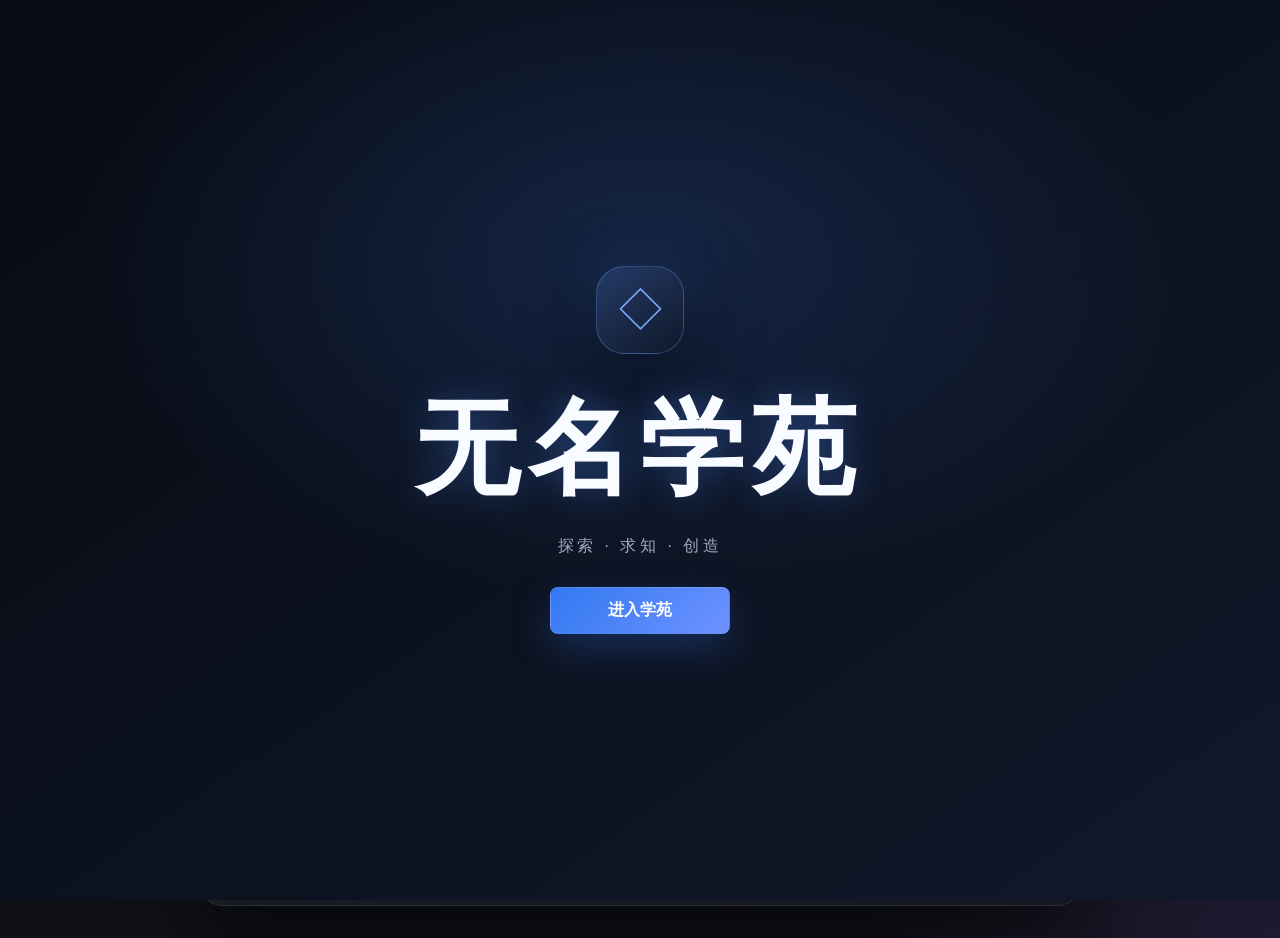
==== commit 904e2077: "Add administrator mode and Nameless Academy branding" ====
--- a/index.html
+++ b/index.html
@@ -3,13 +3,13 @@
 <head>
   <meta charset="utf-8">
   <meta name="viewport" content="width=device-width,initial-scale=1">
-  <title>Gongxing Academy - 智能学习系统</title>
+  <title>无名学苑 - 智能学习系统</title>
   <style>
     :root{--primary:#4e8cff;--english:#8b5cf6;--science:#10b981;--success:#10b981;--error:#ef4444;--warning:#f59e0b;--page:#0f1115;--card:#181a20;--input:#23262f;--border:#2e323a;--text:#f3f4f6;--muted:#9ca3af;--gold:#ffd700}
-    *{box-sizing:border-box}body{margin:0;min-height:100vh;min-height:100dvh;padding:24px;background:var(--page);color:var(--text);font-family:-apple-system,BlinkMacSystemFont,"Segoe UI",sans-serif;display:flex;align-items:center;justify-content:center}.app{width:100%;max-width:820px;margin:0;padding:36px;background:var(--card);border:1px solid var(--border);border-radius:12px;box-shadow:0 8px 30px #0006}.header{display:flex;justify-content:space-between;gap:16px;align-items:center;padding-bottom:20px;border-bottom:1px solid var(--border);margin-bottom:22px}.brand{font-size:1.7rem;color:var(--primary);font-weight:700;cursor:pointer}.brand small{font-size:1rem;color:var(--muted);font-weight:400}.lang{display:flex;padding:4px;border-radius:8px;background:var(--input)}button{border:0;border-radius:8px;padding:12px 20px;background:var(--primary);color:#fff;font-weight:700;font-size:1rem;cursor:pointer;transition:.2s}button:hover:not(:disabled){filter:brightness(1.1);transform:translateY(-1px)}button:disabled{opacity:.45;cursor:not-allowed}.lang button{padding:6px 14px;background:transparent;color:var(--muted)}.lang button.active{background:var(--primary);color:#fff}.dashboard,.quiz{padding:20px;border-radius:12px;border:1px solid var(--border);background:linear-gradient(145deg,#1e222d,var(--card))}.stats{display:flex;text-align:center;gap:12px}.stat{flex:1}.value{display:block;font-size:1.7rem;font-weight:800;color:var(--primary)}.label{font-size:.9rem;color:var(--muted)}.badges{border-top:1px dashed var(--border);margin-top:16px;padding-top:16px;display:flex;justify-content:center;gap:8px;flex-wrap:wrap}.badge{padding:6px 11px;border-radius:99px;border:1px solid #4e8cff55;background:#4e8cff1a;color:#78a8ff;font-size:.85rem;font-weight:700}.badge.gold{color:var(--gold);border-color:#ffd70055;background:#ffd7001a}.title{text-align:center;margin:28px 0 8px}.subtitle{text-align:center;color:var(--muted);margin:0 0 20px}.subjects{display:flex;gap:18px}.subject{flex:1;padding:36px 10px;background:var(--input);border:2px solid transparent;border-radius:12px;text-align:center;cursor:pointer;transition:.2s}.subject:hover{transform:translateY(-4px);border-color:var(--primary)}.icon{font-size:2.6rem}.subject strong{display:block;margin-top:12px;font-size:1.2rem}.setup{display:flex;gap:14px}select{flex:1;padding:13px 15px;border-radius:8px;background:var(--input);border:1px solid var(--border);color:var(--text);font-size:1rem}.dots{display:flex;justify-content:center;flex-wrap:wrap;gap:8px;margin:0 0 22px}.dot{width:13px;height:13px;border-radius:50%;background:var(--border);cursor:pointer}.dot.active{background:var(--primary);transform:scale(1.2)}.dot.answered{box-shadow:0 0 0 2px #fff3}.dot.correct{background:var(--success)}.dot.wrong{background:var(--error)}.quiz{text-align:center;border:2px solid transparent}.quiz.correct{border-color:var(--success);background:#10b98110}.quiz.wrong{border-color:var(--error);background:#ef444410}.qsub{color:var(--muted);margin-bottom:16px}.question{font-size:1.45rem;font-weight:650;line-height:1.45;margin-bottom:24px}.passage{text-align:left;padding:16px;background:var(--card);border-left:4px solid var(--english);border-radius:8px;line-height:1.65;margin-bottom:22px}.answer{width:280px;max-width:100%;padding:14px;text-align:center;font-size:1.3rem;border-radius:8px;border:2px solid var(--border);background:var(--card);color:var(--text)}.choices{display:grid;grid-template-columns:1fr 1fr;gap:12px}.choice{background:var(--card);border:2px solid var(--border);color:var(--text);font-weight:500}.choice.selected{background:var(--primary);border-color:var(--primary)}.choice.good{background:var(--success);border-color:var(--success)}.choice.bad{background:var(--error);border-color:var(--error)}.choice.missed{color:var(--success);border-color:var(--success);background:transparent;border-style:dashed}.feedback{margin-top:18px;font-weight:700}.feedback.good{color:var(--success)}.feedback.bad{color:var(--error)}.nav{display:flex;justify-content:center;gap:12px;flex-wrap:wrap;margin-top:22px}.outline{background:transparent;color:var(--text);border:1px solid var(--border)}.score{display:none;padding:16px;border:1px solid;border-radius:12px;text-align:center;font-size:1.2rem;font-weight:800;margin-bottom:18px}.error{display:none;margin-bottom:16px;border:1px solid #ef444477;background:#ef44441a;color:#fecaca;padding:13px;border-radius:8px;line-height:1.5}@media(max-width:620px){body{padding:12px}.app{padding:22px}.header{align-items:flex-start;flex-direction:column}.subjects,.setup,.stats{flex-direction:column}.choices{grid-template-columns:1fr}}
+    [hidden]{display:none!important}*{box-sizing:border-box}body{margin:0;min-height:100vh;min-height:100dvh;padding:24px;background:var(--page);color:var(--text);font-family:-apple-system,BlinkMacSystemFont,"Segoe UI",sans-serif;display:flex;align-items:center;justify-content:center}.app{width:100%;max-width:820px;margin:0;padding:36px;background:var(--card);border:1px solid var(--border);border-radius:12px;box-shadow:0 8px 30px #0006}.header{display:flex;justify-content:space-between;gap:16px;align-items:center;padding-bottom:20px;border-bottom:1px solid var(--border);margin-bottom:22px}.brand{font-size:1.7rem;color:var(--primary);font-weight:700;cursor:pointer}.brand small{font-size:1rem;color:var(--muted);font-weight:400}.lang{display:flex;padding:4px;border-radius:8px;background:var(--input)}button{border:0;border-radius:8px;padding:12px 20px;background:var(--primary);color:#fff;font-weight:700;font-size:1rem;cursor:pointer;transition:.2s}button:hover:not(:disabled){filter:brightness(1.1);transform:translateY(-1px)}button:disabled{opacity:.45;cursor:not-allowed}.lang button{padding:6px 14px;background:transparent;color:var(--muted)}.lang button.active{background:var(--primary);color:#fff}.dashboard,.quiz{padding:20px;border-radius:12px;border:1px solid var(--border);background:linear-gradient(145deg,#1e222d,var(--card))}.stats{display:flex;text-align:center;gap:12px}.stat{flex:1}.value{display:block;font-size:1.7rem;font-weight:800;color:var(--primary)}.label{font-size:.9rem;color:var(--muted)}.badges{border-top:1px dashed var(--border);margin-top:16px;padding-top:16px;display:flex;justify-content:center;gap:8px;flex-wrap:wrap}.badge{padding:6px 11px;border-radius:99px;border:1px solid #4e8cff55;background:#4e8cff1a;color:#78a8ff;font-size:.85rem;font-weight:700}.badge.gold{color:var(--gold);border-color:#ffd70055;background:#ffd7001a}.title{text-align:center;margin:28px 0 8px}.subtitle{text-align:center;color:var(--muted);margin:0 0 20px}.subjects{display:flex;gap:18px}.subject{flex:1;padding:36px 10px;background:var(--input);border:2px solid transparent;border-radius:12px;text-align:center;cursor:pointer;transition:.2s}.subject:hover{transform:translateY(-4px);border-color:var(--primary)}.icon{font-size:2.6rem}.subject strong{display:block;margin-top:12px;font-size:1.2rem}.setup{display:flex;gap:14px}select{flex:1;padding:13px 15px;border-radius:8px;background:var(--input);border:1px solid var(--border);color:var(--text);font-size:1rem}.dots{display:flex;justify-content:center;flex-wrap:wrap;gap:8px;margin:0 0 22px}.dot{width:13px;height:13px;border-radius:50%;background:var(--border);cursor:pointer}.dot.active{background:var(--primary);transform:scale(1.2)}.dot.answered{box-shadow:0 0 0 2px #fff3}.dot.correct{background:var(--success)}.dot.wrong{background:var(--error)}.quiz{text-align:center;border:2px solid transparent}.quiz.correct{border-color:var(--success);background:#10b98110}.quiz.wrong{border-color:var(--error);background:#ef444410}.qsub{color:var(--muted);margin-bottom:16px}.question{font-size:1.45rem;font-weight:650;line-height:1.45;margin-bottom:24px}.passage{text-align:left;padding:16px;background:var(--card);border-left:4px solid var(--english);border-radius:8px;line-height:1.65;margin-bottom:22px}.answer{width:280px;max-width:100%;padding:14px;text-align:center;font-size:1.3rem;border-radius:8px;border:2px solid var(--border);background:var(--card);color:var(--text)}.choices{display:grid;grid-template-columns:1fr 1fr;gap:12px}.choice{background:var(--card);border:2px solid var(--border);color:var(--text);font-weight:500}.choice.selected{background:var(--primary);border-color:var(--primary)}.choice.good{background:var(--success);border-color:var(--success)}.choice.bad{background:var(--error);border-color:var(--error)}.choice.missed{color:var(--success);border-color:var(--success);background:transparent;border-style:dashed}.feedback{margin-top:18px;font-weight:700}.feedback.good{color:var(--success)}.feedback.bad{color:var(--error)}.nav{display:flex;justify-content:center;gap:12px;flex-wrap:wrap;margin-top:22px}.outline{background:transparent;color:var(--text);border:1px solid var(--border)}.score{display:none;padding:16px;border:1px solid;border-radius:12px;text-align:center;font-size:1.2rem;font-weight:800;margin-bottom:18px}.error{display:none;margin-bottom:16px;border:1px solid #ef444477;background:#ef44441a;color:#fecaca;padding:13px;border-radius:8px;line-height:1.5}@media(max-width:620px){body{padding:12px}.app{padding:22px}.header{align-items:flex-start;flex-direction:column}.subjects,.setup,.stats{flex-direction:column}.choices{grid-template-columns:1fr}}
 
-/* Wushuang mode */
-.mode-switch{display:none;align-items:center;gap:8px;margin-right:10px;padding:5px 9px 5px 12px;border:1px solid #ffffff18;border-radius:999px;background:#141820;color:var(--muted);font-size:.82rem;font-weight:800;letter-spacing:.04em;cursor:pointer}.mode-switch .mode-dot{width:18px;height:18px;border-radius:50%;background:#475064;transition:.25s}.mode-switch.is-on{color:#fff1f1;border-color:#ff3b4f88;background:#3b1017;box-shadow:0 0 22px #ff263644}.mode-switch.is-on .mode-dot{background:#ff3045;box-shadow:0 0 14px #ff3045}body.wushuang{--primary:#ff3850;--english:#ff5268;--science:#ff3045;--success:#ff5268;--glow:rgba(255,45,67,.3);background:radial-gradient(900px 520px at 15% -5%,#8e142d66,transparent 62%),radial-gradient(650px 500px at 100% 100%,#6b071b66,transparent 62%),#120b10}body.wushuang .app{background:linear-gradient(145deg,#261319,#120d12);border-color:#ff526344;box-shadow:0 28px 80px #000b,0 0 55px #ff26311c}body.wushuang .app::before{background:linear-gradient(90deg,transparent,#ff1c3a,#ff8b95,transparent)}body.wushuang .dashboard,body.wushuang .quiz{background:linear-gradient(145deg,#32171d,#1a1014);border-color:#ff526344}body.wushuang .setup,body.wushuang .subject{border-color:#ff526322;background:linear-gradient(145deg,#2a161b,#1a1115)}body.wushuang .subject:hover{border-color:#ff5263;box-shadow:0 0 28px #ff263633}body.wushuang .qsub::before{content:'⚠ ';color:#ff5b6d}.app,.app::before,.dashboard,.quiz,.setup,.subject,.score,.mode-switch,body{transition:background .7s ease,border-color .7s ease,box-shadow .7s ease,color .35s ease}
+/* Hard mode */
+.mode-switch{display:none;align-items:center;gap:8px;margin-right:10px;padding:5px 9px 5px 12px;border:1px solid #ffffff18;border-radius:999px;background:#141820;color:var(--muted);font-size:.82rem;font-weight:800;letter-spacing:.04em;cursor:pointer}.mode-switch .mode-dot{width:18px;height:18px;border-radius:50%;background:#475064;transition:.25s}.mode-switch.is-on{color:#fff1f1;border-color:#ff3b4f88;background:#3b1017;box-shadow:0 0 22px #ff263644}.mode-switch.is-on .mode-dot{background:#ff3045;box-shadow:0 0 14px #ff3045}body.hard-mode{--primary:#ff3850;--english:#ff5268;--science:#ff3045;--success:#ff5268;--glow:rgba(255,45,67,.3);background:radial-gradient(900px 520px at 15% -5%,#8e142d66,transparent 62%),radial-gradient(650px 500px at 100% 100%,#6b071b66,transparent 62%),#120b10}body.hard-mode .app{background:linear-gradient(145deg,#261319,#120d12);border-color:#ff526344;box-shadow:0 28px 80px #000b,0 0 55px #ff26311c}body.hard-mode .app::before{background:linear-gradient(90deg,transparent,#ff1c3a,#ff8b95,transparent)}body.hard-mode .dashboard,body.hard-mode .quiz{background:linear-gradient(145deg,#32171d,#1a1014);border-color:#ff526344}body.hard-mode .setup,body.hard-mode .subject{border-color:#ff526322;background:linear-gradient(145deg,#2a161b,#1a1115)}body.hard-mode .subject:hover{border-color:#ff5263;box-shadow:0 0 28px #ff263633}body.hard-mode .qsub::before{content:'⚠ ';color:#ff5b6d}.app,.app::before,.dashboard,.quiz,.setup,.subject,.score,.mode-switch,body{transition:background .7s ease,border-color .7s ease,box-shadow .7s ease,color .35s ease}
 @media(max-width:620px){.mode-switch{margin-right:0}.header>div:last-child{display:flex;flex-wrap:wrap;gap:8px}.mode-switch{order:-1}}
 </style>
   <style>
@@ -23,9 +23,15 @@
     .achievement-card:hover:not(:disabled){border-color:#9b6cff}.achievement-card.locked{filter:grayscale(1);opacity:.48;cursor:not-allowed}
     .achievement-card.equipped{border-color:var(--gold);box-shadow:0 0 0 1px #ffd70055;background:#ffd70010}
     .achievement-icon{font-size:1.8rem;flex:0 0 34px;text-align:center}.achievement-copy{min-width:0}.achievement-name{display:block;font-weight:800}.achievement-desc{display:block;color:var(--muted);font-size:.78rem;line-height:1.35;margin-top:3px}.achievement-state{display:block;color:var(--gold);font-size:.75rem;margin-top:4px}
-    .arcade-entry{display:flex;width:100%;align-items:center;justify-content:space-between;gap:18px;margin-top:18px;padding:22px;border:1px solid #2ee9e144;border-radius:20px;background:linear-gradient(135deg,#12303a,#171d2a);color:var(--text);text-align:left;box-shadow:0 14px 32px #0004;transition:.25s}.arcade-entry:hover{transform:translateY(-3px);border-color:#2ee9e1;box-shadow:0 18px 38px #0007,0 0 26px #2ee9e122}.arcade-entry-copy{display:flex;align-items:center;gap:15px}.arcade-entry-icon{display:grid;place-items:center;width:52px;height:52px;border-radius:16px;background:#2ee9e116;font-size:1.9rem}.arcade-entry-title{display:block;font-size:1.08rem;font-weight:900}.arcade-entry-sub{display:block;margin-top:4px;color:var(--muted);font-size:.8rem}.points-pill{display:inline-flex;align-items:center;gap:7px;margin-top:9px;padding:6px 11px;border:1px solid #ffc85755;border-radius:999px;background:#ffc85712;color:#ffd978;font-size:.78rem;font-weight:850}.arcade-entry-arrow{color:#2ee9e1;font-size:1.4rem;font-weight:900}
-    .exchange-modal{position:fixed;inset:0;z-index:50;display:grid;place-items:center;padding:20px;background:#05070bd9;backdrop-filter:blur(16px);animation:exchange-fade .22s ease}.exchange-modal[hidden]{display:none}.exchange-card{position:relative;width:min(100%,520px);padding:30px;border:1px solid #ffffff18;border-radius:24px;background:linear-gradient(145deg,#202838,#111720);box-shadow:0 30px 90px #000c,0 0 42px #2ee9e11a}.exchange-close{position:absolute;right:16px;top:16px;width:38px;height:38px;padding:0;border:1px solid #ffffff18;background:#ffffff09;color:#dce6f7}.exchange-icon{font-size:2.8rem}.exchange-card h2{margin:14px 0 8px;font-size:1.7rem}.exchange-copy{margin:0;color:var(--muted);line-height:1.65}.exchange-balance{display:flex;justify-content:space-between;align-items:center;gap:16px;margin:22px 0;padding:16px 18px;border:1px solid #ffc85738;border-radius:14px;background:#ffc8570d}.exchange-balance strong{font-size:1.35rem;color:#ffd978}.exchange-picker{display:grid;grid-template-columns:1fr auto;gap:12px;align-items:end}.exchange-picker label{display:grid;gap:8px;color:#b8c3d5;font-size:.82rem;font-weight:800}.exchange-picker select{width:100%}.exchange-cost{min-width:105px;padding:12px;border:1px solid #ffffff12;border-radius:11px;background:#0c1119;text-align:center;color:#2ee9e1;font-weight:900}.exchange-action{width:100%;margin-top:18px;padding:14px;background:linear-gradient(135deg,#20bdb7,#4e8cff);box-shadow:0 12px 30px #2ee9e133}.exchange-action:disabled{filter:none}.exchange-note{margin:13px 0 0;color:#8290a6;font-size:.76rem;line-height:1.55;text-align:center}.exchange-active{margin:18px 0 0;padding:13px;border:1px solid #36d98b55;border-radius:12px;background:#36d98b10;color:#8ff0bd;text-align:center;font-weight:800}.reward-track{display:block;width:100%;height:6px;margin-top:13px;overflow:hidden;border-radius:999px;background:#ffffff0d}.reward-track i{display:block;height:100%;width:0;border-radius:inherit;background:linear-gradient(90deg,#ffc857,#2ee9e1);transition:width .3s}.reward-hint{display:block;margin-top:7px;color:#9ca9bc;font-size:.7rem}@keyframes exchange-fade{from{opacity:0}to{opacity:1}}
-    @media(max-width:620px){.achievement-grid{grid-template-columns:1fr}.arcade-entry{padding:16px}.arcade-entry-sub{max-width:210px}.exchange-card{padding:26px 20px}.exchange-picker{grid-template-columns:1fr}.exchange-cost{width:100%}}
+    .game-entry{display:flex;width:100%;align-items:center;justify-content:space-between;gap:18px;margin-top:18px;padding:20px 22px;border:1px solid #2ee9e144;border-radius:16px;background:linear-gradient(135deg,#12303a,#171d2a);color:var(--text);text-align:left;text-decoration:none;box-shadow:0 14px 32px #0004;transition:.25s}.game-entry:hover{transform:translateY(-3px);border-color:#2ee9e1;box-shadow:0 18px 38px #0007,0 0 26px #2ee9e122}.game-entry-copy{display:flex;align-items:center;gap:14px}.game-entry-icon{font-size:2rem}.game-entry-title{display:block;font-size:1.08rem;font-weight:900}.game-entry-sub{display:block;margin-top:3px;color:var(--muted);font-size:.82rem}.game-entry-arrow{color:#2ee9e1;font-size:1.4rem;font-weight:900}.points-pill{display:inline-flex;align-items:center;gap:7px;margin-top:8px;padding:6px 11px;border:1px solid #ffc85755;border-radius:999px;background:#ffc85712;color:#ffd978;font-size:.78rem;font-weight:850}
+    .exchange-modal{position:fixed;inset:0;z-index:50;display:grid;place-items:center;padding:20px;background:#05070bd9;backdrop-filter:blur(16px);animation:exchange-fade .22s ease}.exchange-modal[hidden]{display:none}.exchange-card{position:relative;width:min(100%,520px);padding:30px;border:1px solid #ffffff18;border-radius:24px;background:linear-gradient(145deg,#202838,#111720);box-shadow:0 30px 90px #000c,0 0 42px #2ee9e11a}.exchange-close{position:absolute;right:16px;top:16px;width:38px;height:38px;padding:0;border:1px solid #ffffff18;background:#ffffff09;color:#dce6f7}.exchange-icon{font-size:2.8rem}.exchange-card h2{margin:14px 0 8px;font-size:1.7rem}.exchange-copy{margin:0;color:var(--muted);line-height:1.65}.exchange-balance{display:flex;justify-content:space-between;align-items:center;gap:16px;margin:22px 0;padding:16px 18px;border:1px solid #ffc85738;border-radius:14px;background:#ffc8570d}.exchange-balance strong{font-size:1.35rem;color:#ffd978}.exchange-picker{display:grid;grid-template-columns:1fr auto;gap:12px;align-items:end}.exchange-picker label{display:grid;gap:8px;color:#b8c3d5;font-size:.82rem;font-weight:800}.exchange-picker select{width:100%}.exchange-cost{min-width:105px;padding:12px;border:1px solid #ffffff12;border-radius:11px;background:#0c1119;text-align:center;color:#2ee9e1;font-weight:900}.exchange-action{width:100%;margin-top:18px;padding:14px;background:linear-gradient(135deg,#20bdb7,#4e8cff);box-shadow:0 12px 30px #2ee9e133}.exchange-action:disabled{filter:none}.exchange-note{margin:13px 0 0;color:#8290a6;font-size:.76rem;line-height:1.55;text-align:center}.exchange-active{margin:18px 0 0;padding:13px;border:1px solid #36d98b55;border-radius:12px;background:#36d98b10;color:#8ff0bd;text-align:center;font-weight:800}@keyframes exchange-fade{from{opacity:0}to{opacity:1}}
+    @media(max-width:620px){.achievement-grid{grid-template-columns:1fr}.game-entry{padding:16px}.game-entry-sub{max-width:210px}.exchange-card{padding:26px 20px}.exchange-picker{grid-template-columns:1fr}.exchange-cost{width:100%}}
+
+    /* Cover and administrator console */
+    .cover{position:fixed;inset:0;z-index:100;display:grid;place-items:center;padding:24px;background:radial-gradient(850px 520px at 50% 28%,#294f9655,transparent 66%),linear-gradient(145deg,#070b13,#11182a);transition:opacity .55s ease,visibility .55s ease}.cover.is-leaving{opacity:0;visibility:hidden}.cover-card{text-align:center}.cover-mark{display:grid;place-items:center;width:88px;height:88px;margin:0 auto 26px;border:1px solid #67a1ff55;border-radius:28px;background:linear-gradient(145deg,#243b68,#10182a);color:#79abff;font-size:2.8rem;box-shadow:0 22px 70px #000b,0 0 50px #4e8cff33}.cover h1{margin:0;color:#f8fbff;font-size:clamp(3rem,9vw,6.5rem);letter-spacing:.08em;text-shadow:0 0 34px #4e8cff55}.cover p{margin:16px 0 30px;color:#9eabc1;letter-spacing:.22em}.cover-enter{min-width:180px;background:linear-gradient(135deg,#3279f2,#6e92ff);box-shadow:0 14px 38px #3279f244}.header-actions{display:flex;align-items:center;gap:9px}.admin-entry{display:flex;align-items:center;gap:7px;padding:8px 12px;border:1px solid #4e8cff44;border-radius:9px;background:#4e8cff12;color:#9ec0ff;font-size:.8rem;box-shadow:none}.admin-entry.active{background:linear-gradient(135deg,#246fe6,#4e8cff);color:#fff;border-color:#76a8ff;box-shadow:0 0 22px #4e8cff55}.admin-modal{position:fixed;inset:0;z-index:80;display:grid;place-items:center;padding:20px;background:#05070bdf;backdrop-filter:blur(16px)}.admin-modal[hidden]{display:none}.admin-card{position:relative;width:min(100%,510px);padding:30px;border:1px solid #4e8cff44;border-radius:24px;background:linear-gradient(145deg,#1b2943,#101725);box-shadow:0 30px 90px #000c,0 0 50px #4e8cff20}.admin-close{position:absolute;right:16px;top:16px;width:38px;height:38px;padding:0;background:#ffffff0b}.admin-card h2{margin:8px 0}.admin-copy{margin:0 0 22px;color:#aebbd0;line-height:1.6}.admin-form{display:grid;gap:13px}.admin-form label{display:grid;gap:7px;color:#b9c8df;font-size:.8rem;font-weight:800}.admin-form input{width:100%;padding:13px 14px;border:1px solid #3d5377;border-radius:10px;background:#0b111c;color:#fff;font:inherit;outline:none}.admin-form input:focus{border-color:#67a1ff;box-shadow:0 0 0 4px #4e8cff22}.admin-primary{width:100%;background:linear-gradient(135deg,#286fe0,#679dff)}.admin-message{min-height:1.2em;margin:12px 0 0;color:#ff8797;font-size:.82rem;text-align:center}.admin-message.ok{color:#7edca9}.admin-tools{display:grid;grid-template-columns:1fr 1fr;gap:13px}.admin-tools .full{grid-column:1/-1}.admin-divider{height:1px;margin:22px 0;background:#ffffff12}.admin-secondary-row{display:flex;align-items:center;justify-content:space-between;gap:12px}.password-icon{display:inline-flex;align-items:center;gap:7px;padding:9px 11px;background:#ffffff09;color:#aebbd0;border-color:#ffffff14;box-shadow:none;font-size:.78rem}.admin-exit{background:#253249;color:#dce8fa}.admin-badge{display:none;margin-left:8px;padding:4px 8px;border:1px solid #75a8ff66;border-radius:999px;background:#4e8cff18;color:#91b8ff;font-size:.68rem;vertical-align:middle}.admin-mode .admin-badge{display:inline-block}
+    .admin-tools label{display:grid;gap:7px;color:#b9c8df;font-size:.8rem;font-weight:800}.admin-tools input{width:100%;padding:13px 14px;border:1px solid #3d5377;border-radius:10px;background:#0b111c;color:#fff;font:inherit;outline:none}.admin-tools input:focus{border-color:#67a1ff;box-shadow:0 0 0 4px #4e8cff22}
+    body.admin-mode{--primary:#2388ff;--english:#3097ff;--science:#38a6ff;--success:#2f9dff;--glow:rgba(35,136,255,.34);background:radial-gradient(900px 540px at 12% -8%,#1672d877,transparent 64%),radial-gradient(720px 500px at 100% 100%,#064fa466,transparent 64%),#07111e}body.admin-mode .app,body.admin-mode.hard-mode .app{background:linear-gradient(145deg,#142b49,#091522);border-color:#3695ff66;box-shadow:0 28px 90px #000c,0 0 65px #1688ff28}body.admin-mode .app::before,body.admin-mode.hard-mode .app::before{background:linear-gradient(90deg,transparent,#2494ff,#83c1ff,transparent)}body.admin-mode .dashboard,body.admin-mode .quiz,body.admin-mode.hard-mode .dashboard,body.admin-mode.hard-mode .quiz{background:linear-gradient(145deg,#173b64,#0d2037);border-color:#3a9cff55}body.admin-mode .subject,body.admin-mode.hard-mode .subject,body.admin-mode .setup,body.admin-mode.hard-mode .setup{background:linear-gradient(145deg,#173454,#0c1c30);border-color:#3798ff33}body.admin-mode .achievement-toggle{background:linear-gradient(135deg,#1676dc,#58a6ff)}body.admin-mode .game-entry{background:linear-gradient(135deg,#0c3b68,#142844);border-color:#41a4ff66}.admin-mode .mode-switch.is-on{background:#0d3e70;border-color:#4aa8ff;color:#fff}.admin-mode .mode-switch.is-on .mode-dot{background:#72b7ff;box-shadow:0 0 14px #39a0ff}
+    @media(max-width:620px){.header-actions{width:100%;flex-wrap:wrap}.admin-entry{margin-left:auto}.admin-tools{grid-template-columns:1fr}.admin-tools .full{grid-column:auto}.admin-card{padding:28px 20px}.cover h1{letter-spacing:.04em}}
 
     /* Refined learning workspace */
     :root{--surface:#1c2029;--surface-raised:#242a36;--glow:rgba(78,140,255,.22)}
@@ -35,115 +41,53 @@
     .header{position:relative;margin-bottom:28px;padding-bottom:22px}.brand{letter-spacing:-.04em}.lang{border:1px solid #ffffff0d;box-shadow:inset 0 1px #ffffff0d}.lang button.active{box-shadow:0 5px 16px var(--glow)}
     button{border:1px solid #ffffff12;box-shadow:0 8px 18px #0003;transition:transform .2s ease,filter .2s ease,box-shadow .2s ease}button:hover:not(:disabled){box-shadow:0 12px 24px #0005}.dashboard{padding:24px;background:linear-gradient(135deg,#263044 0%,#1b202b 60%,#171a21 100%);border-color:#ffffff13;box-shadow:inset 0 1px #ffffff0d}.value{font-size:2rem;text-shadow:0 0 22px var(--glow)}.badges{margin-top:20px;padding-top:18px}.achievement-entry{border-color:#ffffff12;border-radius:16px;background:#141820;box-shadow:0 14px 32px #0003}.achievement-toggle{background:linear-gradient(135deg,#5f46e8,#8b5cf6);box-shadow:none}.title{font-size:1.75rem;letter-spacing:-.03em;margin-top:34px}.subtitle{max-width:560px;margin-left:auto;margin-right:auto;line-height:1.65}.subjects{gap:16px}.subject{position:relative;overflow:hidden;padding:34px 16px;background:linear-gradient(150deg,#282e3a,#202530);border-color:#ffffff0b;border-radius:18px;box-shadow:0 12px 24px #0002}.subject::after{content:"";position:absolute;inset:auto -35% -55% auto;width:140px;height:140px;border-radius:50%;background:var(--primary);filter:blur(36px);opacity:.12}.subject:nth-child(2)::after{background:var(--english)}.subject:nth-child(3)::after{background:var(--science)}.subject:hover{box-shadow:0 18px 34px #0006}.setup{padding:24px;border:1px solid #ffffff12;border-radius:18px;background:var(--surface)}select{border-color:#ffffff14;background:#151922;box-shadow:inset 0 1px #ffffff08}.dots{gap:12px;margin-bottom:24px}.dot{width:11px;height:11px;background:#3c4352;transition:transform .2s ease,background .2s ease,box-shadow .2s ease}.dot.active{box-shadow:0 0 0 5px var(--glow)}.quiz{padding:40px 34px;min-height:300px;background:linear-gradient(145deg,#252c38,#1c212b);border-color:#ffffff12;box-shadow:0 20px 44px #0003;animation:quiz-enter .28s ease both}.qsub{text-transform:uppercase;letter-spacing:.08em;font-size:.78rem;font-weight:700}.question{font-size:clamp(1.45rem,3.2vw,2rem);letter-spacing:-.025em;max-width:680px;margin-left:auto;margin-right:auto}.passage{max-width:680px;margin-left:auto;margin-right:auto;background:#141820;border-color:var(--english);box-shadow:inset 0 1px #ffffff08}.answer{border-color:#ffffff14;background:#141820;box-shadow:inset 0 1px #ffffff08}.answer:focus{outline:none;border-color:var(--primary);box-shadow:0 0 0 4px var(--glow)}.choices{max-width:680px;margin-left:auto;margin-right:auto;gap:14px}.choice{min-height:58px;background:#171c25;border-color:#ffffff12}.choice:hover:not(:disabled){border-color:var(--primary);background:#263852}.nav{margin-top:26px}.outline{background:#ffffff08}.score{border-radius:16px;box-shadow:0 14px 30px #0003}.error{border-radius:14px}@keyframes app-enter{from{opacity:0;transform:translateY(14px)}to{opacity:1;transform:translateY(0)}}@keyframes quiz-enter{from{opacity:.3;transform:translateY(8px)}to{opacity:1;transform:translateY(0)}}@media(max-width:620px){body{padding:14px 10px;align-items:flex-start}.app{padding:24px 18px;border-radius:18px}.header{margin-bottom:22px}.brand{font-size:1.45rem}.dashboard,.quiz{padding:22px 18px}.stats{gap:16px}.value{font-size:1.7rem}.subjects{gap:12px}.subject{padding:24px 16px}.title{font-size:1.5rem;margin-top:28px}.question{font-size:1.42rem}.choices{gap:10px}.choice{min-height:54px}.nav{gap:10px}.nav button{flex:1;padding:12px 10px}}
   </style>
-  <style>
-    :root{--coral:#f47a62;--mint:#78ccb0;--yellow:#f2c75c;--paper:#171f2d;--ink:#f7f6ef;--soft:#111927}
-    body{align-items:flex-start;padding:28px 18px 60px;background:radial-gradient(900px 520px at 8% -8%,#26497566,transparent 63%),radial-gradient(820px 560px at 100% 10%,#66439d44,transparent 68%),#0c121d}
-    .app{max-width:1120px;padding:0;background:transparent;border:0;box-shadow:none;overflow:visible}
-    .topbar{position:sticky;top:14px;z-index:20;display:flex;align-items:center;gap:18px;padding:14px 16px;margin-bottom:22px;border:1px solid #ffffff16;border-radius:18px;background:#121a27e8;backdrop-filter:blur(18px);box-shadow:0 18px 48px #0005}
-    .brand{display:flex;align-items:center;gap:12px;font-family:Georgia,serif;font-size:1.16rem;color:var(--ink);letter-spacing:-.02em}
-    .brand-mark{width:40px;height:40px;display:grid;place-items:center;border-radius:13px 13px 13px 4px;background:var(--coral);font-family:Georgia,serif;font-weight:900;color:white;box-shadow:inset 0 -3px #0002}
-    .brand-copy{line-height:1.05}.brand-copy small{display:block;margin-top:5px;font:800 .53rem/1 sans-serif;letter-spacing:.16em;text-transform:uppercase;color:var(--muted)}
-    .crumb{color:var(--muted);font-size:.8rem;font-weight:700}.top-actions{margin-left:auto;display:flex;align-items:center;gap:9px}
-    .mode-switch{margin:0;background:#1b2534}.lang{border:1px solid #ffffff12}
-    .panel{border:1px solid #ffffff12;border-radius:24px;background:linear-gradient(145deg,#171f2d,#111823);box-shadow:0 24px 70px #0005}
-    .home-hero{display:grid;grid-template-columns:1.08fr .92fr;min-height:330px;overflow:hidden;margin-bottom:18px}
-    .hero-copy{padding:48px 46px}.eyebrow{margin:0 0 12px;color:var(--mint);font-size:.68rem;font-weight:900;letter-spacing:.18em;text-transform:uppercase}
-    .hero-copy h1{max-width:610px;margin:0;font-family:Georgia,serif;font-size:clamp(2.2rem,5vw,4rem);line-height:1.02;letter-spacing:-.045em}.hero-copy h1 span{color:var(--coral)}
-    .hero-copy>p:not(.eyebrow){max-width:590px;margin:18px 0 24px;color:#aeb9c9;line-height:1.75;font-size:.96rem}
-    .hero-chips{display:flex;flex-wrap:wrap;gap:8px}.hero-chip{padding:8px 11px;border:1px solid #ffffff14;border-radius:999px;background:#ffffff08;color:#cdd5df;font-size:.72rem;font-weight:800}
-    .path-visual{position:relative;min-height:330px;overflow:hidden;background:radial-gradient(circle at 66% 25%,#78ccb02d,transparent 33%),linear-gradient(145deg,#173329,#0f211c)}
-    .path-visual:before{content:"";position:absolute;inset:18px;background-image:radial-gradient(#ffffff24 1px,transparent 1px);background-size:20px 20px;mask-image:linear-gradient(90deg,transparent,#000)}
-    .path-line{position:absolute;left:8%;top:38%;width:82%;height:38%;border:2px dashed #ffffff3b;border-color:#ffffff3b transparent transparent;border-radius:50%;transform:rotate(-8deg)}
-    .path-node{position:absolute;display:grid;place-items:center;border:5px solid #193328;border-radius:50%;background:#274a3f;font-weight:900;box-shadow:0 0 0 1px #ffffff20}
-    .path-node.one{left:12%;bottom:18%;width:50px;height:50px;background:var(--mint);color:#10251e}.path-node.two{left:46%;top:22%;width:76px;height:76px;background:var(--coral);font-size:1.5rem;box-shadow:0 0 0 10px #f47a6222}.path-node.three{right:12%;bottom:20%;width:54px;height:54px;background:var(--yellow);color:#242011}
-    .path-label{position:absolute;color:#c8d5cf;font-size:.68rem;font-weight:800}.path-label.one{left:9%;bottom:9%}.path-label.two{left:43%;top:47%;color:white}.path-label.three{right:8%;bottom:10%}
-    .stats{display:grid;grid-template-columns:repeat(4,1fr);gap:12px;margin:18px 0}.stat{padding:20px 22px;text-align:left;border:1px solid #ffffff10;border-radius:18px;background:#151e2b}.stat .value{font-family:Georgia,serif;font-size:2rem}.stat .label{display:block;margin-top:5px;font-size:.76rem}
-    .section-heading{display:flex;align-items:end;justify-content:space-between;margin:36px 2px 17px}.section-heading h2{margin:0;font-family:Georgia,serif;font-size:1.75rem}.section-heading p{margin:6px 0 0;color:var(--muted);font-size:.82rem}.source-pill{padding:8px 10px;border-radius:8px;background:#78ccb018;color:#9ee0ca;border:1px solid #78ccb03a;font-size:.67rem;font-weight:900;letter-spacing:.08em;text-transform:uppercase}
-    .subjects{display:grid;grid-template-columns:repeat(3,1fr);gap:14px}.subject{position:relative;min-height:225px;padding:26px;text-align:left;border:1px solid #ffffff12;border-radius:20px;background:linear-gradient(145deg,#1b2533,#131b27);overflow:hidden}
-    .subject:hover{border-color:var(--accent,var(--primary));box-shadow:0 20px 42px #0005}.subject:before{content:"";position:absolute;inset:0 0 auto;height:4px;background:var(--accent,var(--primary))}.subject:after{content:"";position:absolute;width:150px;height:150px;right:-55px;bottom:-65px;border-radius:50%;background:var(--accent,var(--primary));filter:blur(42px);opacity:.18}
-    .subject .icon{width:48px;height:48px;display:grid;place-items:center;border-radius:14px;background:color-mix(in srgb,var(--accent,var(--primary)) 19%,transparent);font-size:1.55rem}.subject strong{font-family:Georgia,serif;font-size:1.45rem}.subject p{position:relative;z-index:1;margin:10px 0 18px;color:var(--muted);font-size:.78rem;line-height:1.55}.subject-meta{display:flex;gap:8px;flex-wrap:wrap}.subject-meta span{padding:6px 8px;border-radius:7px;background:#ffffff08;color:#c4ceda;font-size:.66rem;font-weight:800}
-    .achievement-entry{margin-top:18px;background:#111927}.dashboard{padding:0;border:0;background:transparent}.badges{display:none}
-    .setup-shell{padding:34px}.back-link{padding:0;margin-bottom:26px;background:none;border:0;box-shadow:none;color:var(--muted);font-size:.78rem}.setup-hero{display:flex;align-items:center;gap:17px;margin-bottom:26px}.setup-icon{width:58px;height:58px;display:grid;place-items:center;border-radius:17px;background:#f47a6222;font-size:1.8rem}.setup-hero h1{margin:2px 0 6px;font-family:Georgia,serif;font-size:2.25rem}.setup-hero p:last-child{margin:0;color:var(--muted)}
-    .setup-grid{display:grid;grid-template-columns:.9fr 1.1fr;gap:16px}.level-picker,.level-preview{padding:24px;border:1px solid #ffffff10;border-radius:18px;background:#0f1723}.field-label{display:block;margin-bottom:9px;color:var(--muted);font-size:.67rem;font-weight:900;letter-spacing:.13em;text-transform:uppercase}.level-picker select{width:100%;margin-bottom:16px}.start-wide{width:100%;min-height:50px;background:var(--coral)}
-    .level-preview{position:relative;overflow:hidden}.level-preview h2{margin:12px 0 8px;font-family:Georgia,serif;font-size:1.65rem}.level-preview p{max-width:520px;margin:0;color:var(--muted);font-size:.8rem;line-height:1.65}.preview-meta{display:flex;gap:9px;flex-wrap:wrap;margin-top:20px}.preview-meta span{padding:7px 9px;border:1px solid #ffffff10;border-radius:8px;background:#ffffff07;font-size:.7rem;font-weight:800}.preview-meta .extension{color:#a5e5cf;border-color:#78ccb040;background:#78ccb015}
-    .quiz-shell{padding:28px}.quiz-top{display:flex;align-items:center;gap:12px;margin-bottom:18px}.quiz-top .back-link{margin:0}.quiz-top-copy strong,.quiz-top-copy small{display:block}.quiz-top-copy small{margin-top:4px;color:var(--muted);font-size:.7rem}.quiz-count{margin-left:auto;color:var(--muted);font-size:.75rem;font-weight:800}.progress-track{height:6px;margin-bottom:13px;overflow:hidden;border-radius:99px;background:#ffffff0b}.progress-track i{display:block;height:100%;width:0;background:linear-gradient(90deg,var(--coral),var(--yellow));transition:width .25s}.quiz{padding:42px 34px}.question-context{display:flex;justify-content:center;gap:8px;flex-wrap:wrap;margin-bottom:18px}.question-context span{padding:6px 8px;border-radius:7px;background:#ffffff08;color:#aeb9c8;font-size:.67rem;font-weight:800}.question-context .extension{background:#78ccb019;color:#9de0c8}.answer.text-answer{width:min(520px,100%);text-align:left}.feedback-card{margin-top:22px;padding:17px 18px;text-align:left;border:1px solid;border-radius:14px}.feedback-card.good{border-color:#78ccb05c;background:#78ccb012}.feedback-card.bad{border-color:#f47a625c;background:#f47a6210}.feedback-card strong{display:block}.feedback-card span{display:block;margin-top:6px;color:#d7dee7;font-size:.84rem}.feedback-card p{margin:9px 0 0;color:var(--muted);font-size:.78rem;line-height:1.55}
-    body.wushuang .panel,body.wushuang .topbar{background:linear-gradient(145deg,#28151b,#150f14);border-color:#ff526344}body.wushuang .path-visual{background:linear-gradient(145deg,#351319,#190e12)}
-    @media(max-width:820px){.home-hero{grid-template-columns:1fr}.path-visual{display:none}.subjects{grid-template-columns:1fr 1fr}.stats{grid-template-columns:1fr 1fr}.setup-grid{grid-template-columns:1fr}}
-    @media(max-width:620px){body{padding:10px}.topbar{top:7px;padding:11px}.crumb{display:none}.brand-copy>span{font-size:.96rem}.hero-copy{padding:34px 23px}.hero-copy h1{font-size:2.35rem}.stats,.subjects{grid-template-columns:1fr}.stat{padding:16px 18px}.subject{min-height:190px;padding:22px}.setup-shell,.quiz-shell{padding:21px 16px}.setup-hero h1{font-size:1.75rem}.quiz{padding:28px 17px}.top-actions{gap:5px}.mode-switch{font-size:0;padding:7px}.mode-switch .mode-dot{width:20px;height:20px}.lang button{padding:6px 9px}}
-  </style>
 </head>
 <body>
+  <section id="cover" class="cover" aria-label="无名学苑启动封面">
+    <div class="cover-card"><div class="cover-mark">◇</div><h1>无名学苑</h1><p>探索 · 求知 · 创造</p><button class="cover-enter" type="button" onclick="enterAcademy()">进入学苑</button></div>
+  </section>
   <main class="app">
-    <header class="topbar">
-      <button class="brand" type="button" onclick="goHome()"><span class="brand-mark">G</span><span class="brand-copy"><span>Gongxing Academy</span><small>Question Bank</small></span></button>
-      <span id="crumb" class="crumb"></span>
-      <div class="top-actions">
-        <button id="wushuangToggle" class="mode-switch" type="button" aria-pressed="false" onclick="toggleWushuang()"><span id="wushuangText">无双</span><span class="mode-dot"></span></button>
-        <div id="langToggle" class="lang"><button id="en" onclick="setLang('en')">EN</button><button id="zh" class="active" onclick="setLang('zh')">中文</button></div>
+    <header class="header"><div class="brand" onclick="goHome()"><span id="brandName">◇ 无名学苑</span><span class="admin-badge" id="adminBadge">管理员</span> <small id="crumb"></small></div><button id="hardModeToggle" class="mode-switch" type="button" aria-pressed="false" onclick="toggleHardMode()"><span id="hardModeText">困难</span><span class="mode-dot"></span></button><div class="header-actions"><button id="adminEntry" class="admin-entry" type="button" onclick="openAdmin()">⚙ 管理</button><div id="langToggle" class="lang"><button id="en" onclick="setLang('en')">英文</button><button id="zh" class="active" onclick="setLang('zh')">中文</button></div></div></header>
+    <div id="error" class="error"></div>
+    <section id="home"><div class="dashboard"><div class="stats"><div class="stat"><span class="value" id="today">0</span><span class="label" id="todayLabel">今日已刷(题)</span></div><div class="stat"><span class="value" id="accuracy">0%</span><span class="label" id="accuracyLabel">平均正确率</span><small class="equipped-title" id="equippedTitle"></small></div><div class="stat"><span class="value" style="color:var(--warning)" id="streak">0</span><span class="label" id="streakLabel">连续打卡(天) 🔥</span></div></div><div class="badges" id="badges"></div></div><div class="achievement-entry"><button class="achievement-toggle" onclick="toggleAchievements()"><span id="achievementHeading">🏆 成就称号</span><span id="achievementChevron">▾</span></button><div id="achievementPanel" class="achievement-panel" hidden><p id="achievementSummary" class="achievement-summary"></p><div id="achievementGrid" class="achievement-grid"></div></div></div><h2 class="title" id="homeTitle">请选择测试科目</h2><p class="subtitle" id="homeSubtitle">题库已独立存储，方便以后扩展。</p><div class="subjects"><div class="subject" onclick="selectSubject('math')"><div class="icon">📐</div><strong id="mathTitle">数学</strong></div><div class="subject" onclick="selectSubject('english')"><div class="icon">📝</div><strong id="englishTitle">英语</strong></div><div class="subject" onclick="selectSubject('science')"><div class="icon">🔬</div><strong id="scienceTitle">科学</strong></div></div></section>
+    <section id="setup" hidden><div class="setup"><select id="levels"></select><button id="start" onclick="startQuiz()">开始刷题</button></div><p class="subtitle" id="setupNote">每次最多随机抽取 5 道不重复题目；题量不足时按实际题数测试。</p></section>
+    <section id="quizView" hidden><div id="score" class="score"></div><div id="dots" class="dots"></div><div id="quiz" class="quiz"><div id="content"></div></div><div class="nav"><button class="outline" id="prev" onclick="nav(-1)">上一题</button><button id="next" onclick="nav(1)">下一题</button><button id="submit" style="background:var(--success)" onclick="submitQuiz()">提交批改</button></div></section>
+  </main>
+  <section id="exchangeModal" class="exchange-modal" hidden aria-modal="true" role="dialog" aria-labelledby="exchangeTitle">
+    <div class="exchange-card">
+      <button class="exchange-close" type="button" onclick="closeExchange()" aria-label="关闭">✕</button>
+      <div class="exchange-icon">🎟️</div>
+      <h2 id="exchangeTitle">兑换游戏时间</h2>
+      <p id="exchangeCopy" class="exchange-copy">每 5 积分可兑换 1 分钟，本次最多兑换 15 分钟。</p>
+      <div class="exchange-balance"><span id="exchangeBalanceLabel">当前积分</span><strong><span id="exchangePoints">0</span> <span id="exchangePointUnit">积分</span></strong></div>
+      <div id="exchangePurchase">
+        <div class="exchange-picker"><label><span id="exchangeMinutesLabel">兑换时长</span><select id="exchangeMinutes" onchange="updateExchangeCost()"></select></label><div class="exchange-cost"><span id="exchangeCost">5</span> <span id="exchangeCostUnit">积分</span></div></div>
+        <button id="exchangeAction" class="exchange-action" type="button" onclick="redeemGameTime()">兑换并进入游戏</button>
       </div>
-    </header>
-    <div id="error" class="error"></div>
-
-    <section id="home">
-      <div class="home-hero panel">
-        <div class="hero-copy">
-          <p class="eyebrow" id="heroEyebrow">共行学习路径</p>
-          <h1 id="heroTitle">每一道题，都让学习<span>更进一步。</span></h1>
-          <p id="heroText">从小学到高中，用短小、专注的分级练习建立真实可见的学习进步。</p>
-          <div class="hero-chips"><span class="hero-chip">✓ 题库已就绪</span><span class="hero-chip" id="heroSprint">每轮 5 题</span><span class="hero-chip" id="heroSubjects">数学 · 英语 · 科学</span></div>
-        </div>
-        <div class="path-visual" aria-hidden="true"><div class="path-line"></div><div class="path-node one">✓</div><div class="path-node two">★</div><div class="path-node three">3</div><span class="path-label one">FOUNDATION</span><span class="path-label two">PRACTICE</span><span class="path-label three">MASTERY</span></div>
-      </div>
-
-      <div class="dashboard"><div class="stats"><div class="stat"><span class="value" id="today">0</span><span class="label" id="todayLabel">今日已刷(题)</span></div><div class="stat"><span class="value" id="accuracy">0%</span><span class="label" id="accuracyLabel">平均正确率</span><small class="equipped-title" id="equippedTitle"></small></div><div class="stat"><span class="value" style="color:var(--yellow)" id="streak">0</span><span class="label" id="streakLabel">连续打卡(天) 🔥</span></div><div class="stat"><span class="value" style="color:#ffd978" id="points">0</span><span class="label" id="pointsLabel">学习积分 ✦</span><span class="reward-track"><i id="rewardProgress"></i></span><small class="reward-hint" id="rewardHint">再得 5 分兑换游戏</small></div></div><div class="badges" id="badges"></div></div>
-
-      <div class="section-heading"><div><h2 id="homeTitle">选择学习路径</h2><p id="homeSubtitle">数学、英语与科学分级题库均已接入。</p></div><span class="source-pill">3 BANKS READY</span></div>
-      <div class="subjects">
-        <button class="subject" style="--accent:#f47a62" onclick="selectSubject('math')"><span class="icon">∑</span><strong id="mathTitle">数学</strong><p id="mathDesc">数感、代数、几何与 5–8 年级拓展题。</p><span class="subject-meta"><span id="mathCount">—</span><span>拓展 160</span></span></button>
-        <button class="subject" style="--accent:#78ccb0" onclick="selectSubject('english')"><span class="icon">Aa</span><strong id="englishTitle">英语</strong><p id="englishDesc">词义、语法、阅读与主题词汇拓展。</p><span class="subject-meta"><span id="englishCount">—</span><span>词汇拓展 80</span></span></button>
-        <button class="subject" style="--accent:#83a7ff" onclick="selectSubject('science')"><span class="icon">⌬</span><strong id="scienceTitle">科学</strong><p id="scienceDesc">从生命科学到物理、生化的分级练习。</p><span class="subject-meta"><span id="scienceCount">—</span><span id="scienceLevels">12 Levels</span></span></button>
-      </div>
-
-      <button class="arcade-entry" type="button" onclick="openExchange()"><span class="arcade-entry-copy"><span class="arcade-entry-icon">🎮</span><span><span class="arcade-entry-title" id="arcadeTitle">游戏奖励中心</span><span class="arcade-entry-sub" id="arcadeSub">答题赚积分 · 兑换时间畅玩六款小游戏</span><span class="points-pill">✦ <span id="arcadePoints">0</span> <span id="arcadePointUnit">积分</span></span></span></span><span class="arcade-entry-arrow">→</span></button>
-
-      <div class="achievement-entry"><button class="achievement-toggle" onclick="toggleAchievements()"><span id="achievementHeading">🏆 Titles / 成就</span><span id="achievementChevron">▾</span></button><div id="achievementPanel" class="achievement-panel" hidden><p id="achievementSummary" class="achievement-summary"></p><div id="achievementGrid" class="achievement-grid"></div></div></div>
-    </section>
-
-    <section id="setup" class="panel setup-shell" hidden>
-      <button class="back-link" type="button" onclick="goHome()">← <span id="backHome">返回学习路径</span></button>
-      <div class="setup-hero"><span class="setup-icon" id="setupIcon">∑</span><div><p class="eyebrow" id="setupEyebrow">COURSE LIBRARY</p><h1 id="setupTitle">数学</h1><p id="setupIntro">选择适合你的等级，开始一次专注练习。</p></div></div>
-      <div class="setup-grid">
-        <div class="level-picker"><label class="field-label" id="levelLabel" for="levels">选择课程等级</label><select id="levels" onchange="updateLevelPreview()"></select><button id="start" class="start-wide" onclick="startQuiz()">开始刷题 →</button><p class="subtitle" id="setupNote">每次最多随机抽取 5 道不重复题目。</p></div>
-        <div class="level-preview"><span class="source-pill" id="previewSource">CORE BANK</span><h2 id="previewTitle">—</h2><p id="previewDescription">—</p><div class="preview-meta"><span id="previewQuestions">0 Questions</span><span id="previewUnits">Graded practice</span><span id="previewExtension" class="extension" hidden>拓展题库</span></div></div>
-      </div>
-    </section>
-
-    <section id="quizView" class="panel quiz-shell" hidden>
-      <div class="quiz-top"><button class="back-link" type="button" onclick="exitQuiz()">←</button><div class="quiz-top-copy"><strong id="quizTitle">Focused practice</strong><small id="quizSubtitle">5-question learning sprint</small></div><span class="quiz-count" id="quizCount">1 / 5</span></div>
-      <div class="progress-track"><i id="progressBar"></i></div><div id="score" class="score"></div><div id="dots" class="dots"></div><div id="quiz" class="quiz"><div id="content"></div></div><div class="nav"><button class="outline" id="prev" onclick="nav(-1)">上一题</button><button id="next" onclick="nav(1)">下一题</button><button id="submit" style="background:var(--success)" onclick="submitQuiz()">提交批改</button></div>
-    </section>
-  </main>
-  <section class="exchange-modal" id="exchangeModal" hidden aria-modal="true" role="dialog" aria-labelledby="exchangeTitle">
-    <div class="exchange-card"><button class="exchange-close" type="button" aria-label="Close" onclick="closeExchange()">×</button><div class="exchange-icon">🎟️</div><h2 id="exchangeTitle">兑换游戏时间</h2><p class="exchange-copy" id="exchangeCopy">每 5 积分可兑换 1 分钟，本次最多兑换 15 分钟。</p><div class="exchange-balance"><span id="exchangeBalanceLabel">当前积分</span><strong><span id="exchangePoints">0</span> <span id="exchangePointUnit">积分</span></strong></div><div id="exchangePurchase"><div class="exchange-picker"><label><span id="exchangeMinutesLabel">兑换时长</span><select id="exchangeMinutes" onchange="updateExchangeCost()"></select></label><div class="exchange-cost"><span id="exchangeCost">0</span> <span id="exchangeCostUnit">积分</span></div></div><button class="exchange-action" id="exchangeAction" type="button" onclick="redeemGameTime()">兑换并进入游戏</button><p class="exchange-note" id="exchangeNote">答对 1 题得 1 积分，5 题全对额外奖励 1 积分。</p></div><div class="exchange-active" id="exchangeActive" hidden></div></div>
+      <div id="exchangeActive" class="exchange-active" hidden></div>
+      <p id="exchangeNote" class="exchange-note">答对 1 题获得 1 积分；5 题全对额外奖励 1 积分。倒计时结束后将自动返回刷题页面。</p>
+    </div>
   </section>
-<script id="embeddedBanks" type="application/json">{"math.json":{"subject":"math","levels":[{"id":"1","name":{"zh":"一年级","en":"Grade 1"},"questions":[{"id":"m1_01","type":"number","question":{"zh":"1 + 1 = ?","en":"1 + 1 = ?"},"answer":2,"knowledge":"addition"},{"id":"m1_02","type":"number","question":{"zh":"6 - 4 = ?","en":"6 - 4 = ?"},"answer":2,"knowledge":"subtraction"},{"id":"m1_03","type":"number","question":{"zh":"7 + 11 = ?","en":"7 + 11 = ?"},"answer":18,"knowledge":"addition"},{"id":"m1_04","type":"number","question":{"zh":"10 - 6 = ?","en":"10 - 6 = ?"},"answer":4,"knowledge":"subtraction"},{"id":"m1_05","type":"number","question":{"zh":"3 + 4 = ?","en":"3 + 4 = ?"},"answer":7,"knowledge":"addition"},{"id":"m1_06","type":"number","question":{"zh":"12 - 6 = ?","en":"12 - 6 = ?"},"answer":6,"knowledge":"subtraction"},{"id":"m1_07","type":"number","question":{"zh":"9 + 9 = ?","en":"9 + 9 = ?"},"answer":18,"knowledge":"addition"},{"id":"m1_08","type":"number","question":{"zh":"18 - 2 = ?","en":"18 - 2 = ?"},"answer":16,"knowledge":"subtraction"},{"id":"m1_09","type":"number","question":{"zh":"5 + 11 = ?","en":"5 + 11 = ?"},"answer":16,"knowledge":"addition"},{"id":"m1_10","type":"number","question":{"zh":"10 - 8 = ?","en":"10 - 8 = ?"},"answer":2,"knowledge":"subtraction"},{"id":"m1_11","type":"number","question":{"zh":"1 + 13 = ?","en":"1 + 13 = ?"},"answer":14,"knowledge":"addition"},{"id":"m1_12","type":"number","question":{"zh":"8 - 4 = ?","en":"8 - 4 = ?"},"answer":4,"knowledge":"subtraction"},{"id":"m1_13","type":"number","question":{"zh":"7 + 9 = ?","en":"7 + 9 = ?"},"answer":16,"knowledge":"addition"},{"id":"m1_14","type":"number","question":{"zh":"10 - 6 = ?","en":"10 - 6 = ?"},"answer":4,"knowledge":"subtraction"},{"id":"m1_15","type":"number","question":{"zh":"3 + 3 = ?","en":"3 + 3 = ?"},"answer":6,"knowledge":"addition"},{"id":"m1_16","type":"number","question":{"zh":"6 - 6 = ?","en":"6 - 6 = ?"},"answer":0,"knowledge":"subtraction"},{"id":"m1_17","type":"number","question":{"zh":"9 + 4 = ?","en":"9 + 4 = ?"},"answer":13,"knowledge":"addition"},{"id":"m1_18","type":"number","question":{"zh":"14 - 2 = ?","en":"14 - 2 = ?"},"answer":12,"knowledge":"subtraction"},{"id":"m1_19","type":"number","question":{"zh":"5 + 1 = ?","en":"5 + 1 = ?"},"answer":6,"knowledge":"addition"},{"id":"m1_20","type":"number","question":{"zh":"12 - 8 = ?","en":"12 - 8 = ?"},"answer":4,"knowledge":"subtraction"},{"id":"m1_21","type":"number","question":{"zh":"1 + 6 = ?","en":"1 + 6 = ?"},"answer":7,"knowledge":"addition"},{"id":"m1_22","type":"number","question":{"zh":"10 - 4 = ?","en":"10 - 4 = ?"},"answer":6,"knowledge":"subtraction"},{"id":"m1_23","type":"number","question":{"zh":"7 + 7 = ?","en":"7 + 7 = ?"},"answer":14,"knowledge":"addition"},{"id":"m1_24","type":"number","question":{"zh":"10 - 6 = ?","en":"10 - 6 = ?"},"answer":4,"knowledge":"subtraction"},{"id":"m1_25","type":"number","question":{"zh":"3 + 2 = ?","en":"3 + 2 = ?"},"answer":5,"knowledge":"addition"},{"id":"m1_26","type":"number","question":{"zh":"14 - 6 = ?","en":"14 - 6 = ?"},"answer":8,"knowledge":"subtraction"},{"id":"m1_27","type":"number","question":{"zh":"9 + 10 = ?","en":"9 + 10 = ?"},"answer":19,"knowledge":"addition"},{"id":"m1_28","type":"number","question":{"zh":"10 - 2 = ?","en":"10 - 2 = ?"},"answer":8,"knowledge":"subtraction"},{"id":"m1_29","type":"number","question":{"zh":"5 + 6 = ?","en":"5 + 6 = ?"},"answer":11,"knowledge":"addition"},{"id":"m1_30","type":"number","question":{"zh":"8 - 2 = ?","en":"8 - 2 = ?"},"answer":6,"knowledge":"subtraction"},{"id":"m1_31","type":"number","question":{"zh":"1 + 18 = ?","en":"1 + 18 = ?"},"answer":19,"knowledge":"addition"},{"id":"m1_32","type":"number","question":{"zh":"12 - 4 = ?","en":"12 - 4 = ?"},"answer":8,"knowledge":"subtraction"},{"id":"m1_33","type":"number","question":{"zh":"7 + 5 = ?","en":"7 + 5 = ?"},"answer":12,"knowledge":"addition"},{"id":"m1_34","type":"number","question":{"zh":"10 - 6 = ?","en":"10 - 6 = ?"},"answer":4,"knowledge":"subtraction"},{"id":"m1_35","type":"number","question":{"zh":"3 + 1 = ?","en":"3 + 1 = ?"},"answer":4,"knowledge":"addition"}]},{"id":"2","name":{"zh":"二年级","en":"Grade 2"},"questions":[{"id":"m2_01","type":"number","question":{"zh":"2 × 2 = ?","en":"2 × 2 = ?"},"answer":4,"knowledge":"multiplication"},{"id":"m2_02","type":"number","question":{"zh":"19 + 12 = ?","en":"19 + 12 = ?"},"answer":31,"knowledge":"addition"},{"id":"m2_03","type":"number","question":{"zh":"26 - 21 = ?","en":"26 - 21 = ?"},"answer":5,"knowledge":"subtraction"},{"id":"m2_04","type":"number","question":{"zh":"5 × 5 = ?","en":"5 × 5 = ?"},"answer":25,"knowledge":"multiplication"},{"id":"m2_05","type":"number","question":{"zh":"40 + 19 = ?","en":"40 + 19 = ?"},"answer":59,"knowledge":"addition"},{"id":"m2_06","type":"number","question":{"zh":"47 - 8 = ?","en":"47 - 8 = ?"},"answer":39,"knowledge":"subtraction"},{"id":"m2_07","type":"number","question":{"zh":"8 × 3 = ?","en":"8 × 3 = ?"},"answer":24,"knowledge":"multiplication"},{"id":"m2_08","type":"number","question":{"zh":"61 + 6 = ?","en":"61 + 6 = ?"},"answer":67,"knowledge":"addition"},{"id":"m2_09","type":"number","question":{"zh":"68 - 15 = ?","en":"68 - 15 = ?"},"answer":53,"knowledge":"subtraction"},{"id":"m2_10","type":"number","question":{"zh":"3 × 6 = ?","en":"3 × 6 = ?"},"answer":18,"knowledge":"multiplication"},{"id":"m2_11","type":"number","question":{"zh":"12 + 13 = ?","en":"12 + 13 = ?"},"answer":25,"knowledge":"addition"},{"id":"m2_12","type":"number","question":{"zh":"19 - 22 = ?","en":"19 - 22 = ?"},"answer":-3,"knowledge":"subtraction"},{"id":"m2_13","type":"number","question":{"zh":"6 × 4 = ?","en":"6 × 4 = ?"},"answer":24,"knowledge":"multiplication"},{"id":"m2_14","type":"number","question":{"zh":"33 + 20 = ?","en":"33 + 20 = ?"},"answer":53,"knowledge":"addition"},{"id":"m2_15","type":"number","question":{"zh":"40 - 9 = ?","en":"40 - 9 = ?"},"answer":31,"knowledge":"subtraction"},{"id":"m2_16","type":"number","question":{"zh":"9 × 2 = ?","en":"9 × 2 = ?"},"answer":18,"knowledge":"multiplication"},{"id":"m2_17","type":"number","question":{"zh":"54 + 7 = ?","en":"54 + 7 = ?"},"answer":61,"knowledge":"addition"},{"id":"m2_18","type":"number","question":{"zh":"61 - 16 = ?","en":"61 - 16 = ?"},"answer":45,"knowledge":"subtraction"},{"id":"m2_19","type":"number","question":{"zh":"4 × 5 = ?","en":"4 × 5 = ?"},"answer":20,"knowledge":"multiplication"},{"id":"m2_20","type":"number","question":{"zh":"75 + 14 = ?","en":"75 + 14 = ?"},"answer":89,"knowledge":"addition"},{"id":"m2_21","type":"number","question":{"zh":"12 - 3 = ?","en":"12 - 3 = ?"},"answer":9,"knowledge":"subtraction"},{"id":"m2_22","type":"number","question":{"zh":"7 × 3 = ?","en":"7 × 3 = ?"},"answer":21,"knowledge":"multiplication"},{"id":"m2_23","type":"number","question":{"zh":"26 + 21 = ?","en":"26 + 21 = ?"},"answer":47,"knowledge":"addition"},{"id":"m2_24","type":"number","question":{"zh":"33 - 10 = ?","en":"33 - 10 = ?"},"answer":23,"knowledge":"subtraction"},{"id":"m2_25","type":"number","question":{"zh":"2 × 6 = ?","en":"2 × 6 = ?"},"answer":12,"knowledge":"multiplication"},{"id":"m2_26","type":"number","question":{"zh":"47 + 8 = ?","en":"47 + 8 = ?"},"answer":55,"knowledge":"addition"},{"id":"m2_27","type":"number","question":{"zh":"54 - 17 = ?","en":"54 - 17 = ?"},"answer":37,"knowledge":"subtraction"},{"id":"m2_28","type":"number","question":{"zh":"5 × 4 = ?","en":"5 × 4 = ?"},"answer":20,"knowledge":"multiplication"},{"id":"m2_29","type":"number","question":{"zh":"68 + 15 = ?","en":"68 + 15 = ?"},"answer":83,"knowledge":"addition"},{"id":"m2_30","type":"number","question":{"zh":"75 - 4 = ?","en":"75 - 4 = ?"},"answer":71,"knowledge":"subtraction"},{"id":"m2_31","type":"number","question":{"zh":"8 × 2 = ?","en":"8 × 2 = ?"},"answer":16,"knowledge":"multiplication"},{"id":"m2_32","type":"number","question":{"zh":"19 + 22 = ?","en":"19 + 22 = ?"},"answer":41,"knowledge":"addition"},{"id":"m2_33","type":"number","question":{"zh":"26 - 11 = ?","en":"26 - 11 = ?"},"answer":15,"knowledge":"subtraction"},{"id":"m2_34","type":"number","question":{"zh":"3 × 5 = ?","en":"3 × 5 = ?"},"answer":15,"knowledge":"multiplication"},{"id":"m2_35","type":"number","question":{"zh":"40 + 9 = ?","en":"40 + 9 = ?"},"answer":49,"knowledge":"addition"}]},{"id":"3","name":{"zh":"三年级","en":"Grade 3"},"questions":[{"id":"m3_01","type":"number","question":{"zh":"120 + 35 = ?","en":"120 + 35 = ?"},"answer":155,"knowledge":"addition"},{"id":"m3_02","type":"number","question":{"zh":"133 - 52 = ?","en":"133 - 52 = ?"},"answer":81,"knowledge":"subtraction"},{"id":"m3_03","type":"number","question":{"zh":"14 × 5 = ?","en":"14 × 5 = ?"},"answer":70,"knowledge":"multiplication"},{"id":"m3_04","type":"number","question":{"zh":"159 + 86 = ?","en":"159 + 86 = ?"},"answer":245,"knowledge":"addition"},{"id":"m3_05","type":"number","question":{"zh":"172 - 103 = ?","en":"172 - 103 = ?"},"answer":69,"knowledge":"subtraction"},{"id":"m3_06","type":"number","question":{"zh":"17 × 8 = ?","en":"17 × 8 = ?"},"answer":136,"knowledge":"multiplication"},{"id":"m3_07","type":"number","question":{"zh":"198 + 47 = ?","en":"198 + 47 = ?"},"answer":245,"knowledge":"addition"},{"id":"m3_08","type":"number","question":{"zh":"211 - 64 = ?","en":"211 - 64 = ?"},"answer":147,"knowledge":"subtraction"},{"id":"m3_09","type":"number","question":{"zh":"20 × 5 = ?","en":"20 × 5 = ?"},"answer":100,"knowledge":"multiplication"},{"id":"m3_10","type":"number","question":{"zh":"237 + 98 = ?","en":"237 + 98 = ?"},"answer":335,"knowledge":"addition"},{"id":"m3_11","type":"number","question":{"zh":"250 - 115 = ?","en":"250 - 115 = ?"},"answer":135,"knowledge":"subtraction"},{"id":"m3_12","type":"number","question":{"zh":"23 × 8 = ?","en":"23 × 8 = ?"},"answer":184,"knowledge":"multiplication"},{"id":"m3_13","type":"number","question":{"zh":"276 + 59 = ?","en":"276 + 59 = ?"},"answer":335,"knowledge":"addition"},{"id":"m3_14","type":"number","question":{"zh":"289 - 76 = ?","en":"289 - 76 = ?"},"answer":213,"knowledge":"subtraction"},{"id":"m3_15","type":"number","question":{"zh":"26 × 5 = ?","en":"26 × 5 = ?"},"answer":130,"knowledge":"multiplication"},{"id":"m3_16","type":"number","question":{"zh":"315 + 110 = ?","en":"315 + 110 = ?"},"answer":425,"knowledge":"addition"},{"id":"m3_17","type":"number","question":{"zh":"328 - 37 = ?","en":"328 - 37 = ?"},"answer":291,"knowledge":"subtraction"},{"id":"m3_18","type":"number","question":{"zh":"29 × 8 = ?","en":"29 × 8 = ?"},"answer":232,"knowledge":"multiplication"},{"id":"m3_19","type":"number","question":{"zh":"354 + 71 = ?","en":"354 + 71 = ?"},"answer":425,"knowledge":"addition"},{"id":"m3_20","type":"number","question":{"zh":"367 - 88 = ?","en":"367 - 88 = ?"},"answer":279,"knowledge":"subtraction"},{"id":"m3_21","type":"number","question":{"zh":"32 × 5 = ?","en":"32 × 5 = ?"},"answer":160,"knowledge":"multiplication"},{"id":"m3_22","type":"number","question":{"zh":"393 + 122 = ?","en":"393 + 122 = ?"},"answer":515,"knowledge":"addition"},{"id":"m3_23","type":"number","question":{"zh":"406 - 49 = ?","en":"406 - 49 = ?"},"answer":357,"knowledge":"subtraction"},{"id":"m3_24","type":"number","question":{"zh":"35 × 8 = ?","en":"35 × 8 = ?"},"answer":280,"knowledge":"multiplication"},{"id":"m3_25","type":"number","question":{"zh":"432 + 83 = ?","en":"432 + 83 = ?"},"answer":515,"knowledge":"addition"},{"id":"m3_26","type":"number","question":{"zh":"445 - 100 = ?","en":"445 - 100 = ?"},"answer":345,"knowledge":"subtraction"},{"id":"m3_27","type":"number","question":{"zh":"38 × 5 = ?","en":"38 × 5 = ?"},"answer":190,"knowledge":"multiplication"},{"id":"m3_28","type":"number","question":{"zh":"471 + 44 = ?","en":"471 + 44 = ?"},"answer":515,"knowledge":"addition"},{"id":"m3_29","type":"number","question":{"zh":"484 - 61 = ?","en":"484 - 61 = ?"},"answer":423,"knowledge":"subtraction"},{"id":"m3_30","type":"number","question":{"zh":"41 × 8 = ?","en":"41 × 8 = ?"},"answer":328,"knowledge":"multiplication"},{"id":"m3_31","type":"number","question":{"zh":"510 + 95 = ?","en":"510 + 95 = ?"},"answer":605,"knowledge":"addition"},{"id":"m3_32","type":"number","question":{"zh":"523 - 112 = ?","en":"523 - 112 = ?"},"answer":411,"knowledge":"subtraction"},{"id":"m3_33","type":"number","question":{"zh":"44 × 5 = ?","en":"44 × 5 = ?"},"answer":220,"knowledge":"multiplication"},{"id":"m3_34","type":"number","question":{"zh":"549 + 56 = ?","en":"549 + 56 = ?"},"answer":605,"knowledge":"addition"},{"id":"m3_35","type":"number","question":{"zh":"562 - 73 = ?","en":"562 - 73 = ?"},"answer":489,"knowledge":"subtraction"}]},{"id":"4","name":{"zh":"四年级","en":"Grade 4"},"questions":[{"id":"m4_01","type":"number","question":{"zh":"2.1 + 1.2 = ?","en":"2.1 + 1.2 = ?"},"answer":3.3,"knowledge":"decimals"},{"id":"m4_02","type":"number","question":{"zh":"19 × 12 = ?","en":"19 × 12 = ?"},"answer":228,"knowledge":"multiplication"},{"id":"m4_03","type":"number","question":{"zh":"50 ÷ 5 = ?","en":"50 ÷ 5 = ?"},"answer":10,"knowledge":"division"},{"id":"m4_04","type":"number","question":{"zh":"正方形的边长是 7 cm，周长是多少 cm？","en":"A square has side length 7 cm. What is its perimeter in cm?"},"answer":28,"knowledge":"perimeter"},{"id":"m4_05","type":"number","question":{"zh":"2.5 + 1.6 = ?","en":"2.5 + 1.6 = ?"},"answer":4.1,"knowledge":"decimals"},{"id":"m4_06","type":"number","question":{"zh":"23 × 16 = ?","en":"23 × 16 = ?"},"answer":368,"knowledge":"multiplication"},{"id":"m4_07","type":"number","question":{"zh":"126 ÷ 9 = ?","en":"126 ÷ 9 = ?"},"answer":14,"knowledge":"division"},{"id":"m4_08","type":"number","question":{"zh":"正方形的边长是 11 cm，周长是多少 cm？","en":"A square has side length 11 cm. What is its perimeter in cm?"},"answer":44,"knowledge":"perimeter"},{"id":"m4_09","type":"number","question":{"zh":"2.1 + 1.5 = ?","en":"2.1 + 1.5 = ?"},"answer":3.6,"knowledge":"decimals"},{"id":"m4_10","type":"number","question":{"zh":"27 × 12 = ?","en":"27 × 12 = ?"},"answer":324,"knowledge":"multiplication"},{"id":"m4_11","type":"number","question":{"zh":"72 ÷ 4 = ?","en":"72 ÷ 4 = ?"},"answer":18,"knowledge":"division"},{"id":"m4_12","type":"number","question":{"zh":"正方形的边长是 5 cm，周长是多少 cm？","en":"A square has side length 5 cm. What is its perimeter in cm?"},"answer":20,"knowledge":"perimeter"},{"id":"m4_13","type":"number","question":{"zh":"2.5 + 1.4 = ?","en":"2.5 + 1.4 = ?"},"answer":3.9,"knowledge":"decimals"},{"id":"m4_14","type":"number","question":{"zh":"31 × 16 = ?","en":"31 × 16 = ?"},"answer":496,"knowledge":"multiplication"},{"id":"m4_15","type":"number","question":{"zh":"176 ÷ 8 = ?","en":"176 ÷ 8 = ?"},"answer":22,"knowledge":"division"},{"id":"m4_16","type":"number","question":{"zh":"正方形的边长是 9 cm，周长是多少 cm？","en":"A square has side length 9 cm. What is its perimeter in cm?"},"answer":36,"knowledge":"perimeter"},{"id":"m4_17","type":"number","question":{"zh":"2.1 + 1.3 = ?","en":"2.1 + 1.3 = ?"},"answer":3.4,"knowledge":"decimals"},{"id":"m4_18","type":"number","question":{"zh":"35 × 12 = ?","en":"35 × 12 = ?"},"answer":420,"knowledge":"multiplication"},{"id":"m4_19","type":"number","question":{"zh":"78 ÷ 3 = ?","en":"78 ÷ 3 = ?"},"answer":26,"knowledge":"division"},{"id":"m4_20","type":"number","question":{"zh":"正方形的边长是 13 cm，周长是多少 cm？","en":"A square has side length 13 cm. What is its perimeter in cm?"},"answer":52,"knowledge":"perimeter"},{"id":"m4_21","type":"number","question":{"zh":"2.5 + 1.2 = ?","en":"2.5 + 1.2 = ?"},"answer":3.7,"knowledge":"decimals"},{"id":"m4_22","type":"number","question":{"zh":"39 × 16 = ?","en":"39 × 16 = ?"},"answer":624,"knowledge":"multiplication"},{"id":"m4_23","type":"number","question":{"zh":"210 ÷ 7 = ?","en":"210 ÷ 7 = ?"},"answer":30,"knowledge":"division"},{"id":"m4_24","type":"number","question":{"zh":"正方形的边长是 7 cm，周长是多少 cm？","en":"A square has side length 7 cm. What is its perimeter in cm?"},"answer":28,"knowledge":"perimeter"},{"id":"m4_25","type":"number","question":{"zh":"2.1 + 1.6 = ?","en":"2.1 + 1.6 = ?"},"answer":3.7,"knowledge":"decimals"},{"id":"m4_26","type":"number","question":{"zh":"43 × 12 = ?","en":"43 × 12 = ?"},"answer":516,"knowledge":"multiplication"},{"id":"m4_27","type":"number","question":{"zh":"374 ÷ 11 = ?","en":"374 ÷ 11 = ?"},"answer":34,"knowledge":"division"},{"id":"m4_28","type":"number","question":{"zh":"正方形的边长是 11 cm，周长是多少 cm？","en":"A square has side length 11 cm. What is its perimeter in cm?"},"answer":44,"knowledge":"perimeter"},{"id":"m4_29","type":"number","question":{"zh":"2.5 + 1.5 = ?","en":"2.5 + 1.5 = ?"},"answer":4,"knowledge":"decimals"},{"id":"m4_30","type":"number","question":{"zh":"47 × 16 = ?","en":"47 × 16 = ?"},"answer":752,"knowledge":"multiplication"},{"id":"m4_31","type":"number","question":{"zh":"228 ÷ 6 = ?","en":"228 ÷ 6 = ?"},"answer":38,"knowledge":"division"},{"id":"m4_32","type":"number","question":{"zh":"正方形的边长是 5 cm，周长是多少 cm？","en":"A square has side length 5 cm. What is its perimeter in cm?"},"answer":20,"knowledge":"perimeter"},{"id":"m4_33","type":"number","question":{"zh":"2.1 + 1.4 = ?","en":"2.1 + 1.4 = ?"},"answer":3.5,"knowledge":"decimals"},{"id":"m4_34","type":"number","question":{"zh":"51 × 12 = ?","en":"51 × 12 = ?"},"answer":612,"knowledge":"multiplication"},{"id":"m4_35","type":"number","question":{"zh":"420 ÷ 10 = ?","en":"420 ÷ 10 = ?"},"answer":42,"knowledge":"division"}]},{"id":"5","name":{"zh":"五年级","en":"Grade 5"},"questions":[{"id":"m5_01","type":"number","question":{"zh":"10 的 20% 是多少？","en":"What is 20% of 10?"},"answer":2,"knowledge":"percentage"},{"id":"m5_02","type":"number","question":{"zh":"长方形长 3，宽 4，面积是多少？","en":"A rectangle is 3 by 4. What is its area?"},"answer":12,"knowledge":"area"},{"id":"m5_03","type":"number","question":{"zh":"解方程：4x = 24，x = ?","en":"Solve: 4x = 24. x = ?"},"answer":6,"knowledge":"equation"},{"id":"m5_04","type":"number","question":{"zh":"长方体长 4、宽 5、高 2，体积是多少？","en":"A rectangular prism is 4 by 5 by 2. What is its volume?"},"answer":40,"knowledge":"volume"},{"id":"m5_05","type":"number","question":{"zh":"7 ÷ 9 = ?（保留三位小数）","en":"7 ÷ 9 = ? (round to three decimals)"},"answer":0.778,"knowledge":"division"},{"id":"m5_06","type":"number","question":{"zh":"15 的 20% 是多少？","en":"What is 20% of 15?"},"answer":3,"knowledge":"percentage"},{"id":"m5_07","type":"number","question":{"zh":"长方形长 8，宽 3，面积是多少？","en":"A rectangle is 8 by 3. What is its area?"},"answer":24,"knowledge":"area"},{"id":"m5_08","type":"number","question":{"zh":"解方程：2x = 22，x = ?","en":"Solve: 2x = 22. x = ?"},"answer":11,"knowledge":"equation"},{"id":"m5_09","type":"number","question":{"zh":"长方体长 1、宽 3、高 2，体积是多少？","en":"A rectangular prism is 1 by 3 by 2. What is its volume?"},"answer":6,"knowledge":"volume"},{"id":"m5_10","type":"number","question":{"zh":"4 ÷ 14 = ?（保留三位小数）","en":"4 ÷ 14 = ? (round to three decimals)"},"answer":0.286,"knowledge":"division"},{"id":"m5_11","type":"number","question":{"zh":"20 的 20% 是多少？","en":"What is 20% of 20?"},"answer":4,"knowledge":"percentage"},{"id":"m5_12","type":"number","question":{"zh":"长方形长 5，宽 8，面积是多少？","en":"A rectangle is 5 by 8. What is its area?"},"answer":40,"knowledge":"area"},{"id":"m5_13","type":"number","question":{"zh":"解方程：7x = 112，x = ?","en":"Solve: 7x = 112. x = ?"},"answer":16,"knowledge":"equation"},{"id":"m5_14","type":"number","question":{"zh":"长方体长 6、宽 8、高 2，体积是多少？","en":"A rectangular prism is 6 by 8 by 2. What is its volume?"},"answer":96,"knowledge":"volume"},{"id":"m5_15","type":"number","question":{"zh":"9 ÷ 9 = ?（保留三位小数）","en":"9 ÷ 9 = ? (round to three decimals)"},"answer":1,"knowledge":"division"},{"id":"m5_16","type":"number","question":{"zh":"25 的 20% 是多少？","en":"What is 20% of 25?"},"answer":5,"knowledge":"percentage"},{"id":"m5_17","type":"number","question":{"zh":"长方形长 2，宽 7，面积是多少？","en":"A rectangle is 2 by 7. What is its area?"},"answer":14,"knowledge":"area"},{"id":"m5_18","type":"number","question":{"zh":"解方程：5x = 105，x = ?","en":"Solve: 5x = 105. x = ?"},"answer":21,"knowledge":"equation"},{"id":"m5_19","type":"number","question":{"zh":"长方体长 3、宽 6、高 2，体积是多少？","en":"A rectangular prism is 3 by 6 by 2. What is its volume?"},"answer":36,"knowledge":"volume"},{"id":"m5_20","type":"number","question":{"zh":"6 ÷ 14 = ?（保留三位小数）","en":"6 ÷ 14 = ? (round to three decimals)"},"answer":0.429,"knowledge":"division"},{"id":"m5_21","type":"number","question":{"zh":"30 的 20% 是多少？","en":"What is 20% of 30?"},"answer":6,"knowledge":"percentage"},{"id":"m5_22","type":"number","question":{"zh":"长方形长 7，宽 6，面积是多少？","en":"A rectangle is 7 by 6. What is its area?"},"answer":42,"knowledge":"area"},{"id":"m5_23","type":"number","question":{"zh":"解方程：3x = 18，x = ?","en":"Solve: 3x = 18. x = ?"},"answer":6,"knowledge":"equation"},{"id":"m5_24","type":"number","question":{"zh":"长方体长 8、宽 4、高 2，体积是多少？","en":"A rectangular prism is 8 by 4 by 2. What is its volume?"},"answer":64,"knowledge":"volume"},{"id":"m5_25","type":"number","question":{"zh":"3 ÷ 9 = ?（保留三位小数）","en":"3 ÷ 9 = ? (round to three decimals)"},"answer":0.333,"knowledge":"division"},{"id":"m5_26","type":"number","question":{"zh":"35 的 20% 是多少？","en":"What is 20% of 35?"},"answer":7,"knowledge":"percentage"},{"id":"m5_27","type":"number","question":{"zh":"长方形长 4，宽 5，面积是多少？","en":"A rectangle is 4 by 5. What is its area?"},"answer":20,"knowledge":"area"},{"id":"m5_28","type":"number","question":{"zh":"解方程：8x = 88，x = ?","en":"Solve: 8x = 88. x = ?"},"answer":11,"knowledge":"equation"},{"id":"m5_29","type":"number","question":{"zh":"长方体长 5、宽 2、高 2，体积是多少？","en":"A rectangular prism is 5 by 2 by 2. What is its volume?"},"answer":20,"knowledge":"volume"},{"id":"m5_30","type":"number","question":{"zh":"8 ÷ 14 = ?（保留三位小数）","en":"8 ÷ 14 = ? (round to three decimals)"},"answer":0.571,"knowledge":"division"},{"id":"m5_31","type":"number","question":{"zh":"40 的 20% 是多少？","en":"What is 20% of 40?"},"answer":8,"knowledge":"percentage"},{"id":"m5_32","type":"number","question":{"zh":"长方形长 9，宽 4，面积是多少？","en":"A rectangle is 9 by 4. What is its area?"},"answer":36,"knowledge":"area"},{"id":"m5_33","type":"number","question":{"zh":"解方程：6x = 96，x = ?","en":"Solve: 6x = 96. x = ?"},"answer":16,"knowledge":"equation"},{"id":"m5_34","type":"number","question":{"zh":"长方体长 2、宽 7、高 2，体积是多少？","en":"A rectangular prism is 2 by 7 by 2. What is its volume?"},"answer":28,"knowledge":"volume"},{"id":"m5_35","type":"number","question":{"zh":"5 ÷ 9 = ?（保留三位小数）","en":"5 ÷ 9 = ? (round to three decimals)"},"answer":0.556,"knowledge":"division"}]},{"id":"6","name":{"zh":"六年级","en":"Grade 6"},"questions":[{"id":"m6_01","type":"number","question":{"zh":"10 的 20% 是多少？","en":"What is 20% of 10?"},"answer":2,"knowledge":"percentage"},{"id":"m6_02","type":"number","question":{"zh":"长方形长 3，宽 4，面积是多少？","en":"A rectangle is 3 by 4. What is its area?"},"answer":12,"knowledge":"area"},{"id":"m6_03","type":"number","question":{"zh":"解方程：4x = 24，x = ?","en":"Solve: 4x = 24. x = ?"},"answer":6,"knowledge":"equation"},{"id":"m6_04","type":"number","question":{"zh":"长方体长 4、宽 5、高 2，体积是多少？","en":"A rectangular prism is 4 by 5 by 2. What is its volume?"},"answer":40,"knowledge":"volume"},{"id":"m6_05","type":"number","question":{"zh":"7 ÷ 9 = ?（保留三位小数）","en":"7 ÷ 9 = ? (round to three decimals)"},"answer":0.778,"knowledge":"division"},{"id":"m6_06","type":"number","question":{"zh":"15 的 20% 是多少？","en":"What is 20% of 15?"},"answer":3,"knowledge":"percentage"},{"id":"m6_07","type":"number","question":{"zh":"长方形长 8，宽 3，面积是多少？","en":"A rectangle is 8 by 3. What is its area?"},"answer":24,"knowledge":"area"},{"id":"m6_08","type":"number","question":{"zh":"解方程：2x = 22，x = ?","en":"Solve: 2x = 22. x = ?"},"answer":11,"knowledge":"equation"},{"id":"m6_09","type":"number","question":{"zh":"长方体长 1、宽 3、高 2，体积是多少？","en":"A rectangular prism is 1 by 3 by 2. What is its volume?"},"answer":6,"knowledge":"volume"},{"id":"m6_10","type":"number","question":{"zh":"4 ÷ 14 = ?（保留三位小数）","en":"4 ÷ 14 = ? (round to three decimals)"},"answer":0.286,"knowledge":"division"},{"id":"m6_11","type":"number","question":{"zh":"20 的 20% 是多少？","en":"What is 20% of 20?"},"answer":4,"knowledge":"percentage"},{"id":"m6_12","type":"number","question":{"zh":"长方形长 5，宽 8，面积是多少？","en":"A rectangle is 5 by 8. What is its area?"},"answer":40,"knowledge":"area"},{"id":"m6_13","type":"number","question":{"zh":"解方程：7x = 112，x = ?","en":"Solve: 7x = 112. x = ?"},"answer":16,"knowledge":"equation"},{"id":"m6_14","type":"number","question":{"zh":"长方体长 6、宽 8、高 2，体积是多少？","en":"A rectangular prism is 6 by 8 by 2. What is its volume?"},"answer":96,"knowledge":"volume"},{"id":"m6_15","type":"number","question":{"zh":"9 ÷ 9 = ?（保留三位小数）","en":"9 ÷ 9 = ? (round to three decimals)"},"answer":1,"knowledge":"division"},{"id":"m6_16","type":"number","question":{"zh":"25 的 20% 是多少？","en":"What is 20% of 25?"},"answer":5,"knowledge":"percentage"},{"id":"m6_17","type":"number","question":{"zh":"长方形长 2，宽 7，面积是多少？","en":"A rectangle is 2 by 7. What is its area?"},"answer":14,"knowledge":"area"},{"id":"m6_18","type":"number","question":{"zh":"解方程：5x = 105，x = ?","en":"Solve: 5x = 105. x = ?"},"answer":21,"knowledge":"equation"},{"id":"m6_19","type":"number","question":{"zh":"长方体长 3、宽 6、高 2，体积是多少？","en":"A rectangular prism is 3 by 6 by 2. What is its volume?"},"answer":36,"knowledge":"volume"},{"id":"m6_20","type":"number","question":{"zh":"6 ÷ 14 = ?（保留三位小数）","en":"6 ÷ 14 = ? (round to three decimals)"},"answer":0.429,"knowledge":"division"},{"id":"m6_21","type":"number","question":{"zh":"30 的 20% 是多少？","en":"What is 20% of 30?"},"answer":6,"knowledge":"percentage"},{"id":"m6_22","type":"number","question":{"zh":"长方形长 7，宽 6，面积是多少？","en":"A rectangle is 7 by 6. What is its area?"},"answer":42,"knowledge":"area"},{"id":"m6_23","type":"number","question":{"zh":"解方程：3x = 18，x = ?","en":"Solve: 3x = 18. x = ?"},"answer":6,"knowledge":"equation"},{"id":"m6_24","type":"number","question":{"zh":"长方体长 8、宽 4、高 2，体积是多少？","en":"A rectangular prism is 8 by 4 by 2. What is its volume?"},"answer":64,"knowledge":"volume"},{"id":"m6_25","type":"number","question":{"zh":"3 ÷ 9 = ?（保留三位小数）","en":"3 ÷ 9 = ? (round to three decimals)"},"answer":0.333,"knowledge":"division"},{"id":"m6_26","type":"number","question":{"zh":"35 的 20% 是多少？","en":"What is 20% of 35?"},"answer":7,"knowledge":"percentage"},{"id":"m6_27","type":"number","question":{"zh":"长方形长 4，宽 5，面积是多少？","en":"A rectangle is 4 by 5. What is its area?"},"answer":20,"knowledge":"area"},{"id":"m6_28","type":"number","question":{"zh":"解方程：8x = 88，x = ?","en":"Solve: 8x = 88. x = ?"},"answer":11,"knowledge":"equation"},{"id":"m6_29","type":"number","question":{"zh":"长方体长 5、宽 2、高 2，体积是多少？","en":"A rectangular prism is 5 by 2 by 2. What is its volume?"},"answer":20,"knowledge":"volume"},{"id":"m6_30","type":"number","question":{"zh":"8 ÷ 14 = ?（保留三位小数）","en":"8 ÷ 14 = ? (round to three decimals)"},"answer":0.571,"knowledge":"division"},{"id":"m6_31","type":"number","question":{"zh":"40 的 20% 是多少？","en":"What is 20% of 40?"},"answer":8,"knowledge":"percentage"},{"id":"m6_32","type":"number","question":{"zh":"长方形长 9，宽 4，面积是多少？","en":"A rectangle is 9 by 4. What is its area?"},"answer":36,"knowledge":"area"},{"id":"m6_33","type":"number","question":{"zh":"解方程：6x = 96，x = ?","en":"Solve: 6x = 96. x = ?"},"answer":16,"knowledge":"equation"},{"id":"m6_34","type":"number","question":{"zh":"长方体长 2、宽 7、高 2，体积是多少？","en":"A rectangular prism is 2 by 7 by 2. What is its volume?"},"answer":28,"knowledge":"volume"},{"id":"m6_35","type":"number","question":{"zh":"5 ÷ 9 = ?（保留三位小数）","en":"5 ÷ 9 = ? (round to three decimals)"},"answer":0.556,"knowledge":"division"}]},{"id":"7","name":{"zh":"七年级","en":"Grade 7"},"questions":[{"id":"m7_01","type":"number","question":{"zh":"2² = ?","en":"2² = ?"},"answer":4,"knowledge":"exponents"},{"id":"m7_02","type":"number","question":{"zh":"解方程：3x + 1 = 11，x = ?","en":"Solve: 3x + 1 = 11. x = ?"},"answer":4,"knowledge":"linear equation"},{"id":"m7_03","type":"number","question":{"zh":"√25 = ?","en":"√25 = ?"},"answer":25,"knowledge":"square root"},{"id":"m7_04","type":"number","question":{"zh":"-7 + (2) = ?","en":"-7 + (2) = ?"},"answer":-5,"knowledge":"integers"},{"id":"m7_05","type":"number","question":{"zh":"直角三角形两直角边为 18 和 20 时，若按 18:20 的比例缩小，面积是多少？","en":"A right triangle has legs 18 and 20. What is its area?"},"answer":180,"knowledge":"geometry"},{"id":"m7_06","type":"number","question":{"zh":"7² = ?","en":"7² = ?"},"answer":49,"knowledge":"exponents"},{"id":"m7_07","type":"number","question":{"zh":"解方程：2x + 6 = 12，x = ?","en":"Solve: 2x + 6 = 12. x = ?"},"answer":9,"knowledge":"linear equation"},{"id":"m7_08","type":"number","question":{"zh":"√100 = ?","en":"√100 = ?"},"answer":100,"knowledge":"square root"},{"id":"m7_09","type":"number","question":{"zh":"-2 + (2) = ?","en":"-2 + (2) = ?"},"answer":0,"knowledge":"integers"},{"id":"m7_10","type":"number","question":{"zh":"直角三角形两直角边为 9 和 12 时，若按 9:12 的比例缩小，面积是多少？","en":"A right triangle has legs 9 and 12. What is its area?"},"answer":54,"knowledge":"geometry"},{"id":"m7_11","type":"number","question":{"zh":"3² = ?","en":"3² = ?"},"answer":9,"knowledge":"exponents"},{"id":"m7_12","type":"number","question":{"zh":"解方程：7x + 2 = 96，x = ?","en":"Solve: 7x + 2 = 96. x = ?"},"answer":14,"knowledge":"linear equation"},{"id":"m7_13","type":"number","question":{"zh":"√49 = ?","en":"√49 = ?"},"answer":49,"knowledge":"square root"},{"id":"m7_14","type":"number","question":{"zh":"3 + (2) = ?","en":"3 + (2) = ?"},"answer":5,"knowledge":"integers"},{"id":"m7_15","type":"number","question":{"zh":"直角三角形两直角边为 24 和 4 时，若按 24:4 的比例缩小，面积是多少？","en":"A right triangle has legs 24 and 4. What is its area?"},"answer":48,"knowledge":"geometry"},{"id":"m7_16","type":"number","question":{"zh":"8² = ?","en":"8² = ?"},"answer":64,"knowledge":"exponents"},{"id":"m7_17","type":"number","question":{"zh":"解方程：6x + 7 = 17，x = ?","en":"Solve: 6x + 7 = 17. x = ?"},"answer":4,"knowledge":"linear equation"},{"id":"m7_18","type":"number","question":{"zh":"√16 = ?","en":"√16 = ?"},"answer":16,"knowledge":"square root"},{"id":"m7_19","type":"number","question":{"zh":"-8 + (2) = ?","en":"-8 + (2) = ?"},"answer":-6,"knowledge":"integers"},{"id":"m7_20","type":"number","question":{"zh":"直角三角形两直角边为 15 和 24 时，若按 15:24 的比例缩小，面积是多少？","en":"A right triangle has legs 15 and 24. What is its area?"},"answer":180,"knowledge":"geometry"},{"id":"m7_21","type":"number","question":{"zh":"4² = ?","en":"4² = ?"},"answer":16,"knowledge":"exponents"},{"id":"m7_22","type":"number","question":{"zh":"解方程：5x + 3 = 42，x = ?","en":"Solve: 5x + 3 = 42. x = ?"},"answer":9,"knowledge":"linear equation"},{"id":"m7_23","type":"number","question":{"zh":"√81 = ?","en":"√81 = ?"},"answer":81,"knowledge":"square root"},{"id":"m7_24","type":"number","question":{"zh":"-3 + (2) = ?","en":"-3 + (2) = ?"},"answer":-1,"knowledge":"integers"},{"id":"m7_25","type":"number","question":{"zh":"直角三角形两直角边为 6 和 16 时，若按 6:16 的比例缩小，面积是多少？","en":"A right triangle has legs 6 and 16. What is its area?"},"answer":48,"knowledge":"geometry"},{"id":"m7_26","type":"number","question":{"zh":"9² = ?","en":"9² = ?"},"answer":81,"knowledge":"exponents"},{"id":"m7_27","type":"number","question":{"zh":"解方程：4x + 8 = 48，x = ?","en":"Solve: 4x + 8 = 48. x = ?"},"answer":14,"knowledge":"linear equation"},{"id":"m7_28","type":"number","question":{"zh":"√36 = ?","en":"√36 = ?"},"answer":36,"knowledge":"square root"},{"id":"m7_29","type":"number","question":{"zh":"2 + (2) = ?","en":"2 + (2) = ?"},"answer":4,"knowledge":"integers"},{"id":"m7_30","type":"number","question":{"zh":"直角三角形两直角边为 21 和 8 时，若按 21:8 的比例缩小，面积是多少？","en":"A right triangle has legs 21 and 8. What is its area?"},"answer":84,"knowledge":"geometry"},{"id":"m7_31","type":"number","question":{"zh":"5² = ?","en":"5² = ?"},"answer":25,"knowledge":"exponents"},{"id":"m7_32","type":"number","question":{"zh":"解方程：3x + 4 = 8，x = ?","en":"Solve: 3x + 4 = 8. x = ?"},"answer":4,"knowledge":"linear equation"},{"id":"m7_33","type":"number","question":{"zh":"√9 = ?","en":"√9 = ?"},"answer":9,"knowledge":"square root"},{"id":"m7_34","type":"number","question":{"zh":"-9 + (2) = ?","en":"-9 + (2) = ?"},"answer":-7,"knowledge":"integers"},{"id":"m7_35","type":"number","question":{"zh":"直角三角形两直角边为 12 和 28 时，若按 12:28 的比例缩小，面积是多少？","en":"A right triangle has legs 12 and 28. What is its area?"},"answer":168,"knowledge":"geometry"}]},{"id":"8","name":{"zh":"八年级","en":"Grade 8"},"questions":[{"id":"m8_01","type":"number","question":{"zh":"2² = ?","en":"2² = ?"},"answer":4,"knowledge":"exponents"},{"id":"m8_02","type":"number","question":{"zh":"解方程：3x + 1 = 11，x = ?","en":"Solve: 3x + 1 = 11. x = ?"},"answer":4,"knowledge":"linear equation"},{"id":"m8_03","type":"number","question":{"zh":"√25 = ?","en":"√25 = ?"},"answer":25,"knowledge":"square root"},{"id":"m8_04","type":"number","question":{"zh":"-7 + (2) = ?","en":"-7 + (2) = ?"},"answer":-5,"knowledge":"integers"},{"id":"m8_05","type":"number","question":{"zh":"直角三角形两直角边为 18 和 20 时，若按 18:20 的比例缩小，面积是多少？","en":"A right triangle has legs 18 and 20. What is its area?"},"answer":180,"knowledge":"geometry"},{"id":"m8_06","type":"number","question":{"zh":"7² = ?","en":"7² = ?"},"answer":49,"knowledge":"exponents"},{"id":"m8_07","type":"number","question":{"zh":"解方程：2x + 6 = 12，x = ?","en":"Solve: 2x + 6 = 12. x = ?"},"answer":9,"knowledge":"linear equation"},{"id":"m8_08","type":"number","question":{"zh":"√100 = ?","en":"√100 = ?"},"answer":100,"knowledge":"square root"},{"id":"m8_09","type":"number","question":{"zh":"-2 + (2) = ?","en":"-2 + (2) = ?"},"answer":0,"knowledge":"integers"},{"id":"m8_10","type":"number","question":{"zh":"直角三角形两直角边为 9 和 12 时，若按 9:12 的比例缩小，面积是多少？","en":"A right triangle has legs 9 and 12. What is its area?"},"answer":54,"knowledge":"geometry"},{"id":"m8_11","type":"number","question":{"zh":"3² = ?","en":"3² = ?"},"answer":9,"knowledge":"exponents"},{"id":"m8_12","type":"number","question":{"zh":"解方程：7x + 2 = 96，x = ?","en":"Solve: 7x + 2 = 96. x = ?"},"answer":14,"knowledge":"linear equation"},{"id":"m8_13","type":"number","question":{"zh":"√49 = ?","en":"√49 = ?"},"answer":49,"knowledge":"square root"},{"id":"m8_14","type":"number","question":{"zh":"3 + (2) = ?","en":"3 + (2) = ?"},"answer":5,"knowledge":"integers"},{"id":"m8_15","type":"number","question":{"zh":"直角三角形两直角边为 24 和 4 时，若按 24:4 的比例缩小，面积是多少？","en":"A right triangle has legs 24 and 4. What is its area?"},"answer":48,"knowledge":"geometry"},{"id":"m8_16","type":"number","question":{"zh":"8² = ?","en":"8² = ?"},"answer":64,"knowledge":"exponents"},{"id":"m8_17","type":"number","question":{"zh":"解方程：6x + 7 = 17，x = ?","en":"Solve: 6x + 7 = 17. x = ?"},"answer":4,"knowledge":"linear equation"},{"id":"m8_18","type":"number","question":{"zh":"√16 = ?","en":"√16 = ?"},"answer":16,"knowledge":"square root"},{"id":"m8_19","type":"number","question":{"zh":"-8 + (2) = ?","en":"-8 + (2) = ?"},"answer":-6,"knowledge":"integers"},{"id":"m8_20","type":"number","question":{"zh":"直角三角形两直角边为 15 和 24 时，若按 15:24 的比例缩小，面积是多少？","en":"A right triangle has legs 15 and 24. What is its area?"},"answer":180,"knowledge":"geometry"},{"id":"m8_21","type":"number","question":{"zh":"4² = ?","en":"4² = ?"},"answer":16,"knowledge":"exponents"},{"id":"m8_22","type":"number","question":{"zh":"解方程：5x + 3 = 42，x = ?","en":"Solve: 5x + 3 = 42. x = ?"},"answer":9,"knowledge":"linear equation"},{"id":"m8_23","type":"number","question":{"zh":"√81 = ?","en":"√81 = ?"},"answer":81,"knowledge":"square root"},{"id":"m8_24","type":"number","question":{"zh":"-3 + (2) = ?","en":"-3 + (2) = ?"},"answer":-1,"knowledge":"integers"},{"id":"m8_25","type":"number","question":{"zh":"直角三角形两直角边为 6 和 16 时，若按 6:16 的比例缩小，面积是多少？","en":"A right triangle has legs 6 and 16. What is its area?"},"answer":48,"knowledge":"geometry"},{"id":"m8_26","type":"number","question":{"zh":"9² = ?","en":"9² = ?"},"answer":81,"knowledge":"exponents"},{"id":"m8_27","type":"number","question":{"zh":"解方程：4x + 8 = 48，x = ?","en":"Solve: 4x + 8 = 48. x = ?"},"answer":14,"knowledge":"linear equation"},{"id":"m8_28","type":"number","question":{"zh":"√36 = ?","en":"√36 = ?"},"answer":36,"knowledge":"square root"},{"id":"m8_29","type":"number","question":{"zh":"2 + (2) = ?","en":"2 + (2) = ?"},"answer":4,"knowledge":"integers"},{"id":"m8_30","type":"number","question":{"zh":"直角三角形两直角边为 21 和 8 时，若按 21:8 的比例缩小，面积是多少？","en":"A right triangle has legs 21 and 8. What is its area?"},"answer":84,"knowledge":"geometry"},{"id":"m8_31","type":"number","question":{"zh":"5² = ?","en":"5² = ?"},"answer":25,"knowledge":"exponents"},{"id":"m8_32","type":"number","question":{"zh":"解方程：3x + 4 = 8，x = ?","en":"Solve: 3x + 4 = 8. x = ?"},"answer":4,"knowledge":"linear equation"},{"id":"m8_33","type":"number","question":{"zh":"√9 = ?","en":"√9 = ?"},"answer":9,"knowledge":"square root"},{"id":"m8_34","type":"number","question":{"zh":"-9 + (2) = ?","en":"-9 + (2) = ?"},"answer":-7,"knowledge":"integers"},{"id":"m8_35","type":"number","question":{"zh":"直角三角形两直角边为 12 和 28 时，若按 12:28 的比例缩小，面积是多少？","en":"A right triangle has legs 12 and 28. What is its area?"},"answer":168,"knowledge":"geometry"}]},{"id":"9","name":{"zh":"九年级","en":"Grade 9"},"questions":[{"id":"m9_01","type":"number","question":{"zh":"2² = ?","en":"2² = ?"},"answer":4,"knowledge":"exponents"},{"id":"m9_02","type":"number","question":{"zh":"解方程：3x + 1 = 11，x = ?","en":"Solve: 3x + 1 = 11. x = ?"},"answer":4,"knowledge":"linear equation"},{"id":"m9_03","type":"number","question":{"zh":"√25 = ?","en":"√25 = ?"},"answer":25,"knowledge":"square root"},{"id":"m9_04","type":"number","question":{"zh":"-7 + (2) = ?","en":"-7 + (2) = ?"},"answer":-5,"knowledge":"integers"},{"id":"m9_05","type":"number","question":{"zh":"直角三角形两直角边为 18 和 20 时，若按 18:20 的比例缩小，面积是多少？","en":"A right triangle has legs 18 and 20. What is its area?"},"answer":180,"knowledge":"geometry"},{"id":"m9_06","type":"number","question":{"zh":"7² = ?","en":"7² = ?"},"answer":49,"knowledge":"exponents"},{"id":"m9_07","type":"number","question":{"zh":"解方程：2x + 6 = 12，x = ?","en":"Solve: 2x + 6 = 12. x = ?"},"answer":9,"knowledge":"linear equation"},{"id":"m9_08","type":"number","question":{"zh":"√100 = ?","en":"√100 = ?"},"answer":100,"knowledge":"square root"},{"id":"m9_09","type":"number","question":{"zh":"-2 + (2) = ?","en":"-2 + (2) = ?"},"answer":0,"knowledge":"integers"},{"id":"m9_10","type":"number","question":{"zh":"直角三角形两直角边为 9 和 12 时，若按 9:12 的比例缩小，面积是多少？","en":"A right triangle has legs 9 and 12. What is its area?"},"answer":54,"knowledge":"geometry"},{"id":"m9_11","type":"number","question":{"zh":"3² = ?","en":"3² = ?"},"answer":9,"knowledge":"exponents"},{"id":"m9_12","type":"number","question":{"zh":"解方程：7x + 2 = 96，x = ?","en":"Solve: 7x + 2 = 96. x = ?"},"answer":14,"knowledge":"linear equation"},{"id":"m9_13","type":"number","question":{"zh":"√49 = ?","en":"√49 = ?"},"answer":49,"knowledge":"square root"},{"id":"m9_14","type":"number","question":{"zh":"3 + (2) = ?","en":"3 + (2) = ?"},"answer":5,"knowledge":"integers"},{"id":"m9_15","type":"number","question":{"zh":"直角三角形两直角边为 24 和 4 时，若按 24:4 的比例缩小，面积是多少？","en":"A right triangle has legs 24 and 4. What is its area?"},"answer":48,"knowledge":"geometry"},{"id":"m9_16","type":"number","question":{"zh":"8² = ?","en":"8² = ?"},"answer":64,"knowledge":"exponents"},{"id":"m9_17","type":"number","question":{"zh":"解方程：6x + 7 = 17，x = ?","en":"Solve: 6x + 7 = 17. x = ?"},"answer":4,"knowledge":"linear equation"},{"id":"m9_18","type":"number","question":{"zh":"√16 = ?","en":"√16 = ?"},"answer":16,"knowledge":"square root"},{"id":"m9_19","type":"number","question":{"zh":"-8 + (2) = ?","en":"-8 + (2) = ?"},"answer":-6,"knowledge":"integers"},{"id":"m9_20","type":"number","question":{"zh":"直角三角形两直角边为 15 和 24 时，若按 15:24 的比例缩小，面积是多少？","en":"A right triangle has legs 15 and 24. What is its area?"},"answer":180,"knowledge":"geometry"},{"id":"m9_21","type":"number","question":{"zh":"4² = ?","en":"4² = ?"},"answer":16,"knowledge":"exponents"},{"id":"m9_22","type":"number","question":{"zh":"解方程：5x + 3 = 42，x = ?","en":"Solve: 5x + 3 = 42. x = ?"},"answer":9,"knowledge":"linear equation"},{"id":"m9_23","type":"number","question":{"zh":"√81 = ?","en":"√81 = ?"},"answer":81,"knowledge":"square root"},{"id":"m9_24","type":"number","question":{"zh":"-3 + (2) = ?","en":"-3 + (2) = ?"},"answer":-1,"knowledge":"integers"},{"id":"m9_25","type":"number","question":{"zh":"直角三角形两直角边为 6 和 16 时，若按 6:16 的比例缩小，面积是多少？","en":"A right triangle has legs 6 and 16. What is its area?"},"answer":48,"knowledge":"geometry"},{"id":"m9_26","type":"number","question":{"zh":"9² = ?","en":"9² = ?"},"answer":81,"knowledge":"exponents"},{"id":"m9_27","type":"number","question":{"zh":"解方程：4x + 8 = 48，x = ?","en":"Solve: 4x + 8 = 48. x = ?"},"answer":14,"knowledge":"linear equation"},{"id":"m9_28","type":"number","question":{"zh":"√36 = ?","en":"√36 = ?"},"answer":36,"knowledge":"square root"},{"id":"m9_29","type":"number","question":{"zh":"2 + (2) = ?","en":"2 + (2) = ?"},"answer":4,"knowledge":"integers"},{"id":"m9_30","type":"number","question":{"zh":"直角三角形两直角边为 21 和 8 时，若按 21:8 的比例缩小，面积是多少？","en":"A right triangle has legs 21 and 8. What is its area?"},"answer":84,"knowledge":"geometry"},{"id":"m9_31","type":"number","question":{"zh":"5² = ?","en":"5² = ?"},"answer":25,"knowledge":"exponents"},{"id":"m9_32","type":"number","question":{"zh":"解方程：3x + 4 = 8，x = ?","en":"Solve: 3x + 4 = 8. x = ?"},"answer":4,"knowledge":"linear equation"},{"id":"m9_33","type":"number","question":{"zh":"√9 = ?","en":"√9 = ?"},"answer":9,"knowledge":"square root"},{"id":"m9_34","type":"number","question":{"zh":"-9 + (2) = ?","en":"-9 + (2) = ?"},"answer":-7,"knowledge":"integers"},{"id":"m9_35","type":"number","question":{"zh":"直角三角形两直角边为 12 和 28 时，若按 12:28 的比例缩小，面积是多少？","en":"A right triangle has legs 12 and 28. What is its area?"},"answer":168,"knowledge":"geometry"}]},{"id":"10","name":{"zh":"高一","en":"Grade 10"},"questions":[{"id":"m10_01","type":"number","question":{"zh":"函数 f(x)=x³ 的导数在 x=2 处是多少？","en":"For f(x)=x³, what is the derivative at x=2?"},"answer":12,"knowledge":"derivative"},{"id":"m10_02","type":"number","question":{"zh":"等差数列首项 3，公差 4，第 4 项是多少？","en":"An arithmetic sequence has first term 3, difference 4. What is term 4?"},"answer":15,"knowledge":"sequence"},{"id":"m10_03","type":"number","question":{"zh":"4 的 4 次方是多少？","en":"4 to the power of 4 equals?"},"answer":256,"knowledge":"exponents"},{"id":"m10_04","type":"number","question":{"zh":"∫0到5 2x dx = ?","en":"What is ∫ from 0 to 5 of 2x dx?"},"answer":25,"knowledge":"integral"},{"id":"m10_05","type":"number","question":{"zh":"矩阵 [[6,7],[5,6]] 的行列式是多少？","en":"What is the determinant of [[6,7],[5,6]]?"},"answer":1,"knowledge":"matrix"},{"id":"m10_06","type":"number","question":{"zh":"1 到 7 的整数和是多少？","en":"What is the sum of integers from 1 to 7?"},"answer":28,"knowledge":"series"},{"id":"m10_07","type":"number","question":{"zh":"log₂(256) = ?","en":"log₂(256) = ?"},"answer":8,"knowledge":"logarithm"},{"id":"m10_08","type":"number","question":{"zh":"函数 f(x)=x³ 的导数在 x=3 处是多少？","en":"For f(x)=x³, what is the derivative at x=3?"},"answer":27,"knowledge":"derivative"},{"id":"m10_09","type":"number","question":{"zh":"等差数列首项 3，公差 4，第 6 项是多少？","en":"An arithmetic sequence has first term 3, difference 4. What is term 6?"},"answer":23,"knowledge":"sequence"},{"id":"m10_10","type":"number","question":{"zh":"6 的 3 次方是多少？","en":"6 to the power of 3 equals?"},"answer":216,"knowledge":"exponents"},{"id":"m10_11","type":"number","question":{"zh":"∫0到4 2x dx = ?","en":"What is ∫ from 0 to 4 of 2x dx?"},"answer":16,"knowledge":"integral"},{"id":"m10_12","type":"number","question":{"zh":"矩阵 [[6,8],[5,7]] 的行列式是多少？","en":"What is the determinant of [[6,8],[5,7]]?"},"answer":2,"knowledge":"matrix"},{"id":"m10_13","type":"number","question":{"zh":"1 到 7 的整数和是多少？","en":"What is the sum of integers from 1 to 7?"},"answer":28,"knowledge":"series"},{"id":"m10_14","type":"number","question":{"zh":"log₂(128) = ?","en":"log₂(128) = ?"},"answer":7,"knowledge":"logarithm"},{"id":"m10_15","type":"number","question":{"zh":"函数 f(x)=x³ 的导数在 x=4 处是多少？","en":"For f(x)=x³, what is the derivative at x=4?"},"answer":48,"knowledge":"derivative"},{"id":"m10_16","type":"number","question":{"zh":"等差数列首项 3，公差 4，第 3 项是多少？","en":"An arithmetic sequence has first term 3, difference 4. What is term 3?"},"answer":11,"knowledge":"sequence"},{"id":"m10_17","type":"number","question":{"zh":"3 的 2 次方是多少？","en":"3 to the power of 2 equals?"},"answer":9,"knowledge":"exponents"},{"id":"m10_18","type":"number","question":{"zh":"∫0到3 2x dx = ?","en":"What is ∫ from 0 to 3 of 2x dx?"},"answer":9,"knowledge":"integral"},{"id":"m10_19","type":"number","question":{"zh":"矩阵 [[6,3],[5,2]] 的行列式是多少？","en":"What is the determinant of [[6,3],[5,2]]?"},"answer":-3,"knowledge":"matrix"},{"id":"m10_20","type":"number","question":{"zh":"1 到 7 的整数和是多少？","en":"What is the sum of integers from 1 to 7?"},"answer":28,"knowledge":"series"},{"id":"m10_21","type":"number","question":{"zh":"log₂(64) = ?","en":"log₂(64) = ?"},"answer":6,"knowledge":"logarithm"},{"id":"m10_22","type":"number","question":{"zh":"函数 f(x)=x³ 的导数在 x=5 处是多少？","en":"For f(x)=x³, what is the derivative at x=5?"},"answer":75,"knowledge":"derivative"},{"id":"m10_23","type":"number","question":{"zh":"等差数列首项 3，公差 4，第 5 项是多少？","en":"An arithmetic sequence has first term 3, difference 4. What is term 5?"},"answer":19,"knowledge":"sequence"},{"id":"m10_24","type":"number","question":{"zh":"5 的 5 次方是多少？","en":"5 to the power of 5 equals?"},"answer":3125,"knowledge":"exponents"},{"id":"m10_25","type":"number","question":{"zh":"∫0到2 2x dx = ?","en":"What is ∫ from 0 to 2 of 2x dx?"},"answer":4,"knowledge":"integral"},{"id":"m10_26","type":"number","question":{"zh":"矩阵 [[6,4],[5,3]] 的行列式是多少？","en":"What is the determinant of [[6,4],[5,3]]?"},"answer":-2,"knowledge":"matrix"},{"id":"m10_27","type":"number","question":{"zh":"1 到 7 的整数和是多少？","en":"What is the sum of integers from 1 to 7?"},"answer":28,"knowledge":"series"},{"id":"m10_28","type":"number","question":{"zh":"log₂(32) = ?","en":"log₂(32) = ?"},"answer":5,"knowledge":"logarithm"},{"id":"m10_29","type":"number","question":{"zh":"函数 f(x)=x³ 的导数在 x=6 处是多少？","en":"For f(x)=x³, what is the derivative at x=6?"},"answer":108,"knowledge":"derivative"},{"id":"m10_30","type":"number","question":{"zh":"等差数列首项 3，公差 4，第 7 项是多少？","en":"An arithmetic sequence has first term 3, difference 4. What is term 7?"},"answer":27,"knowledge":"sequence"},{"id":"m10_31","type":"number","question":{"zh":"2 的 4 次方是多少？","en":"2 to the power of 4 equals?"},"answer":16,"knowledge":"exponents"},{"id":"m10_32","type":"number","question":{"zh":"∫0到9 2x dx = ?","en":"What is ∫ from 0 to 9 of 2x dx?"},"answer":81,"knowledge":"integral"},{"id":"m10_33","type":"number","question":{"zh":"矩阵 [[6,5],[5,4]] 的行列式是多少？","en":"What is the determinant of [[6,5],[5,4]]?"},"answer":-1,"knowledge":"matrix"},{"id":"m10_34","type":"number","question":{"zh":"1 到 7 的整数和是多少？","en":"What is the sum of integers from 1 to 7?"},"answer":28,"knowledge":"series"},{"id":"m10_35","type":"number","question":{"zh":"log₂(16) = ?","en":"log₂(16) = ?"},"answer":4,"knowledge":"logarithm"}]},{"id":"11","name":{"zh":"高二","en":"Grade 11"},"questions":[{"id":"m11_01","type":"number","question":{"zh":"函数 f(x)=x³ 的导数在 x=2 处是多少？","en":"For f(x)=x³, what is the derivative at x=2?"},"answer":12,"knowledge":"derivative"},{"id":"m11_02","type":"number","question":{"zh":"等差数列首项 3，公差 4，第 4 项是多少？","en":"An arithmetic sequence has first term 3, difference 4. What is term 4?"},"answer":15,"knowledge":"sequence"},{"id":"m11_03","type":"number","question":{"zh":"4 的 4 次方是多少？","en":"4 to the power of 4 equals?"},"answer":256,"knowledge":"exponents"},{"id":"m11_04","type":"number","question":{"zh":"∫0到5 2x dx = ?","en":"What is ∫ from 0 to 5 of 2x dx?"},"answer":25,"knowledge":"integral"},{"id":"m11_05","type":"number","question":{"zh":"矩阵 [[6,7],[5,6]] 的行列式是多少？","en":"What is the determinant of [[6,7],[5,6]]?"},"answer":1,"knowledge":"matrix"},{"id":"m11_06","type":"number","question":{"zh":"1 到 7 的整数和是多少？","en":"What is the sum of integers from 1 to 7?"},"answer":28,"knowledge":"series"},{"id":"m11_07","type":"number","question":{"zh":"log₂(256) = ?","en":"log₂(256) = ?"},"answer":8,"knowledge":"logarithm"},{"id":"m11_08","type":"number","question":{"zh":"函数 f(x)=x³ 的导数在 x=3 处是多少？","en":"For f(x)=x³, what is the derivative at x=3?"},"answer":27,"knowledge":"derivative"},{"id":"m11_09","type":"number","question":{"zh":"等差数列首项 3，公差 4，第 6 项是多少？","en":"An arithmetic sequence has first term 3, difference 4. What is term 6?"},"answer":23,"knowledge":"sequence"},{"id":"m11_10","type":"number","question":{"zh":"6 的 3 次方是多少？","en":"6 to the power of 3 equals?"},"answer":216,"knowledge":"exponents"},{"id":"m11_11","type":"number","question":{"zh":"∫0到4 2x dx = ?","en":"What is ∫ from 0 to 4 of 2x dx?"},"answer":16,"knowledge":"integral"},{"id":"m11_12","type":"number","question":{"zh":"矩阵 [[6,8],[5,7]] 的行列式是多少？","en":"What is the determinant of [[6,8],[5,7]]?"},"answer":2,"knowledge":"matrix"},{"id":"m11_13","type":"number","question":{"zh":"1 到 7 的整数和是多少？","en":"What is the sum of integers from 1 to 7?"},"answer":28,"knowledge":"series"},{"id":"m11_14","type":"number","question":{"zh":"log₂(128) = ?","en":"log₂(128) = ?"},"answer":7,"knowledge":"logarithm"},{"id":"m11_15","type":"number","question":{"zh":"函数 f(x)=x³ 的导数在 x=4 处是多少？","en":"For f(x)=x³, what is the derivative at x=4?"},"answer":48,"knowledge":"derivative"},{"id":"m11_16","type":"number","question":{"zh":"等差数列首项 3，公差 4，第 3 项是多少？","en":"An arithmetic sequence has first term 3, difference 4. What is term 3?"},"answer":11,"knowledge":"sequence"},{"id":"m11_17","type":"number","question":{"zh":"3 的 2 次方是多少？","en":"3 to the power of 2 equals?"},"answer":9,"knowledge":"exponents"},{"id":"m11_18","type":"number","question":{"zh":"∫0到3 2x dx = ?","en":"What is ∫ from 0 to 3 of 2x dx?"},"answer":9,"knowledge":"integral"},{"id":"m11_19","type":"number","question":{"zh":"矩阵 [[6,3],[5,2]] 的行列式是多少？","en":"What is the determinant of [[6,3],[5,2]]?"},"answer":-3,"knowledge":"matrix"},{"id":"m11_20","type":"number","question":{"zh":"1 到 7 的整数和是多少？","en":"What is the sum of integers from 1 to 7?"},"answer":28,"knowledge":"series"},{"id":"m11_21","type":"number","question":{"zh":"log₂(64) = ?","en":"log₂(64) = ?"},"answer":6,"knowledge":"logarithm"},{"id":"m11_22","type":"number","question":{"zh":"函数 f(x)=x³ 的导数在 x=5 处是多少？","en":"For f(x)=x³, what is the derivative at x=5?"},"answer":75,"knowledge":"derivative"},{"id":"m11_23","type":"number","question":{"zh":"等差数列首项 3，公差 4，第 5 项是多少？","en":"An arithmetic sequence has first term 3, difference 4. What is term 5?"},"answer":19,"knowledge":"sequence"},{"id":"m11_24","type":"number","question":{"zh":"5 的 5 次方是多少？","en":"5 to the power of 5 equals?"},"answer":3125,"knowledge":"exponents"},{"id":"m11_25","type":"number","question":{"zh":"∫0到2 2x dx = ?","en":"What is ∫ from 0 to 2 of 2x dx?"},"answer":4,"knowledge":"integral"},{"id":"m11_26","type":"number","question":{"zh":"矩阵 [[6,4],[5,3]] 的行列式是多少？","en":"What is the determinant of [[6,4],[5,3]]?"},"answer":-2,"knowledge":"matrix"},{"id":"m11_27","type":"number","question":{"zh":"1 到 7 的整数和是多少？","en":"What is the sum of integers from 1 to 7?"},"answer":28,"knowledge":"series"},{"id":"m11_28","type":"number","question":{"zh":"log₂(32) = ?","en":"log₂(32) = ?"},"answer":5,"knowledge":"logarithm"},{"id":"m11_29","type":"number","question":{"zh":"函数 f(x)=x³ 的导数在 x=6 处是多少？","en":"For f(x)=x³, what is the derivative at x=6?"},"answer":108,"knowledge":"derivative"},{"id":"m11_30","type":"number","question":{"zh":"等差数列首项 3，公差 4，第 7 项是多少？","en":"An arithmetic sequence has first term 3, difference 4. What is term 7?"},"answer":27,"knowledge":"sequence"},{"id":"m11_31","type":"number","question":{"zh":"2 的 4 次方是多少？","en":"2 to the power of 4 equals?"},"answer":16,"knowledge":"exponents"},{"id":"m11_32","type":"number","question":{"zh":"∫0到9 2x dx = ?","en":"What is ∫ from 0 to 9 of 2x dx?"},"answer":81,"knowledge":"integral"},{"id":"m11_33","type":"number","question":{"zh":"矩阵 [[6,5],[5,4]] 的行列式是多少？","en":"What is the determinant of [[6,5],[5,4]]?"},"answer":-1,"knowledge":"matrix"},{"id":"m11_34","type":"number","question":{"zh":"1 到 7 的整数和是多少？","en":"What is the sum of integers from 1 to 7?"},"answer":28,"knowledge":"series"},{"id":"m11_35","type":"number","question":{"zh":"log₂(16) = ?","en":"log₂(16) = ?"},"answer":4,"knowledge":"logarithm"}]},{"id":"12","name":{"zh":"高三","en":"Grade 12"},"questions":[{"id":"m12_01","type":"number","question":{"zh":"函数 f(x)=x³ 的导数在 x=2 处是多少？","en":"For f(x)=x³, what is the derivative at x=2?"},"answer":12,"knowledge":"derivative"},{"id":"m12_02","type":"number","question":{"zh":"等差数列首项 3，公差 4，第 4 项是多少？","en":"An arithmetic sequence has first term 3, difference 4. What is term 4?"},"answer":15,"knowledge":"sequence"},{"id":"m12_03","type":"number","question":{"zh":"4 的 4 次方是多少？","en":"4 to the power of 4 equals?"},"answer":256,"knowledge":"exponents"},{"id":"m12_04","type":"number","question":{"zh":"∫0到5 2x dx = ?","en":"What is ∫ from 0 to 5 of 2x dx?"},"answer":25,"knowledge":"integral"},{"id":"m12_05","type":"number","question":{"zh":"矩阵 [[6,7],[5,6]] 的行列式是多少？","en":"What is the determinant of [[6,7],[5,6]]?"},"answer":1,"knowledge":"matrix"},{"id":"m12_06","type":"number","question":{"zh":"1 到 7 的整数和是多少？","en":"What is the sum of integers from 1 to 7?"},"answer":28,"knowledge":"series"},{"id":"m12_07","type":"number","question":{"zh":"log₂(256) = ?","en":"log₂(256) = ?"},"answer":8,"knowledge":"logarithm"},{"id":"m12_08","type":"number","question":{"zh":"函数 f(x)=x³ 的导数在 x=3 处是多少？","en":"For f(x)=x³, what is the derivative at x=3?"},"answer":27,"knowledge":"derivative"},{"id":"m12_09","type":"number","question":{"zh":"等差数列首项 3，公差 4，第 6 项是多少？","en":"An arithmetic sequence has first term 3, difference 4. What is term 6?"},"answer":23,"knowledge":"sequence"},{"id":"m12_10","type":"number","question":{"zh":"6 的 3 次方是多少？","en":"6 to the power of 3 equals?"},"answer":216,"knowledge":"exponents"},{"id":"m12_11","type":"number","question":{"zh":"∫0到4 2x dx = ?","en":"What is ∫ from 0 to 4 of 2x dx?"},"answer":16,"knowledge":"integral"},{"id":"m12_12","type":"number","question":{"zh":"矩阵 [[6,8],[5,7]] 的行列式是多少？","en":"What is the determinant of [[6,8],[5,7]]?"},"answer":2,"knowledge":"matrix"},{"id":"m12_13","type":"number","question":{"zh":"1 到 7 的整数和是多少？","en":"What is the sum of integers from 1 to 7?"},"answer":28,"knowledge":"series"},{"id":"m12_14","type":"number","question":{"zh":"log₂(128) = ?","en":"log₂(128) = ?"},"answer":7,"knowledge":"logarithm"},{"id":"m12_15","type":"number","question":{"zh":"函数 f(x)=x³ 的导数在 x=4 处是多少？","en":"For f(x)=x³, what is the derivative at x=4?"},"answer":48,"knowledge":"derivative"},{"id":"m12_16","type":"number","question":{"zh":"等差数列首项 3，公差 4，第 3 项是多少？","en":"An arithmetic sequence has first term 3, difference 4. What is term 3?"},"answer":11,"knowledge":"sequence"},{"id":"m12_17","type":"number","question":{"zh":"3 的 2 次方是多少？","en":"3 to the power of 2 equals?"},"answer":9,"knowledge":"exponents"},{"id":"m12_18","type":"number","question":{"zh":"∫0到3 2x dx = ?","en":"What is ∫ from 0 to 3 of 2x dx?"},"answer":9,"knowledge":"integral"},{"id":"m12_19","type":"number","question":{"zh":"矩阵 [[6,3],[5,2]] 的行列式是多少？","en":"What is the determinant of [[6,3],[5,2]]?"},"answer":-3,"knowledge":"matrix"},{"id":"m12_20","type":"number","question":{"zh":"1 到 7 的整数和是多少？","en":"What is the sum of integers from 1 to 7?"},"answer":28,"knowledge":"series"},{"id":"m12_21","type":"number","question":{"zh":"log₂(64) = ?","en":"log₂(64) = ?"},"answer":6,"knowledge":"logarithm"},{"id":"m12_22","type":"number","question":{"zh":"函数 f(x)=x³ 的导数在 x=5 处是多少？","en":"For f(x)=x³, what is the derivative at x=5?"},"answer":75,"knowledge":"derivative"},{"id":"m12_23","type":"number","question":{"zh":"等差数列首项 3，公差 4，第 5 项是多少？","en":"An arithmetic sequence has first term 3, difference 4. What is term 5?"},"answer":19,"knowledge":"sequence"},{"id":"m12_24","type":"number","question":{"zh":"5 的 5 次方是多少？","en":"5 to the power of 5 equals?"},"answer":3125,"knowledge":"exponents"},{"id":"m12_25","type":"number","question":{"zh":"∫0到2 2x dx = ?","en":"What is ∫ from 0 to 2 of 2x dx?"},"answer":4,"knowledge":"integral"},{"id":"m12_26","type":"number","question":{"zh":"矩阵 [[6,4],[5,3]] 的行列式是多少？","en":"What is the determinant of [[6,4],[5,3]]?"},"answer":-2,"knowledge":"matrix"},{"id":"m12_27","type":"number","question":{"zh":"1 到 7 的整数和是多少？","en":"What is the sum of integers from 1 to 7?"},"answer":28,"knowledge":"series"},{"id":"m12_28","type":"number","question":{"zh":"log₂(32) = ?","en":"log₂(32) = ?"},"answer":5,"knowledge":"logarithm"},{"id":"m12_29","type":"number","question":{"zh":"函数 f(x)=x³ 的导数在 x=6 处是多少？","en":"For f(x)=x³, what is the derivative at x=6?"},"answer":108,"knowledge":"derivative"},{"id":"m12_30","type":"number","question":{"zh":"等差数列首项 3，公差 4，第 7 项是多少？","en":"An arithmetic sequence has first term 3, difference 4. What is term 7?"},"answer":27,"knowledge":"sequence"},{"id":"m12_31","type":"number","question":{"zh":"2 的 4 次方是多少？","en":"2 to the power of 4 equals?"},"answer":16,"knowledge":"exponents"},{"id":"m12_32","type":"number","question":{"zh":"∫0到9 2x dx = ?","en":"What is ∫ from 0 to 9 of 2x dx?"},"answer":81,"knowledge":"integral"},{"id":"m12_33","type":"number","question":{"zh":"矩阵 [[6,5],[5,4]] 的行列式是多少？","en":"What is the determinant of [[6,5],[5,4]]?"},"answer":-1,"knowledge":"matrix"},{"id":"m12_34","type":"number","question":{"zh":"1 到 7 的整数和是多少？","en":"What is the sum of integers from 1 to 7?"},"answer":28,"knowledge":"series"},{"id":"m12_35","type":"number","question":{"zh":"log₂(16) = ?","en":"log₂(16) = ?"},"answer":4,"knowledge":"logarithm"}]}]},"english.json":{"subject":"english","levels":[{"id":"1","name":{"zh":"Lexile 100L","en":"Lexile 100L"},"questions":[{"id":"e1_01","type":"meaning","question":{"zh":"Which option is closest in meaning to “apple”?","en":"Which option is closest in meaning to “apple”?"},"options":[{"zh":"feeling pleased or joyful","en":"feeling pleased or joyful"},{"zh":"a clear liquid needed by living things","en":"a clear liquid needed by living things"},{"zh":"a person you know and like","en":"a person you know and like"},{"zh":"a round fruit that grows on a tree","en":"a round fruit that grows on a tree"}],"answer":3,"knowledge":"vocabulary"},{"id":"e1_02","type":"synonym","question":{"zh":"Which option is closest in meaning to “book”?","en":"Which option is closest in meaning to “book”?"},"options":[{"zh":"companion","en":"companion"},{"zh":"yard","en":"yard"},{"zh":"volume","en":"volume"},{"zh":"liquid","en":"liquid"}],"answer":2,"knowledge":"vocabulary"},{"id":"e1_03","type":"meaning","question":{"zh":"Which option is closest in meaning to “happy”?","en":"Which option is closest in meaning to “happy”?"},"options":[{"zh":"the condition of the air and sky","en":"the condition of the air and sky"},{"zh":"feeling pleased or joyful","en":"feeling pleased or joyful"},{"zh":"a person you know and like","en":"a person you know and like"},{"zh":"a place where plants are grown","en":"a place where plants are grown"}],"answer":1,"knowledge":"vocabulary"},{"id":"e1_04","type":"synonym","question":{"zh":"Which option is closest in meaning to “water”?","en":"Which option is closest in meaning to “water”?"},"options":[{"zh":"liquid","en":"liquid"},{"zh":"yard","en":"yard"},{"zh":"climate","en":"climate"},{"zh":"journey","en":"journey"}],"answer":0,"knowledge":"vocabulary"},{"id":"e1_05","type":"meaning","question":{"zh":"Which option is closest in meaning to “friend”?","en":"Which option is closest in meaning to “friend”?"},"options":[{"zh":"the condition of the air and sky","en":"the condition of the air and sky"},{"zh":"to go from one place to another","en":"to go from one place to another"},{"zh":"taking steps to avoid mistakes","en":"taking steps to avoid mistakes"},{"zh":"a person you know and like","en":"a person you know and like"}],"answer":3,"knowledge":"vocabulary"},{"id":"e1_06","type":"synonym","question":{"zh":"Which option is closest in meaning to “apple”?","en":"Which option is closest in meaning to “apple”?"},"options":[{"zh":"cautious","en":"cautious"},{"zh":"response","en":"response"},{"zh":"fruit","en":"fruit"},{"zh":"journey","en":"journey"}],"answer":2,"knowledge":"vocabulary"},{"id":"e1_07","type":"meaning","question":{"zh":"Which option is closest in meaning to “book”?","en":"Which option is closest in meaning to “book”?"},"options":[{"zh":"to find something for the first time","en":"to find something for the first time"},{"zh":"a set of written or printed pages","en":"a set of written or printed pages"},{"zh":"taking steps to avoid mistakes","en":"taking steps to avoid mistakes"},{"zh":"a response to a question","en":"a response to a question"}],"answer":1,"knowledge":"vocabulary"},{"id":"e1_08","type":"synonym","question":{"zh":"Which option is closest in meaning to “happy”?","en":"Which option is closest in meaning to “happy”?"},"options":[{"zh":"glad","en":"glad"},{"zh":"response","en":"response"},{"zh":"find","en":"find"},{"zh":"contrast","en":"contrast"}],"answer":0,"knowledge":"vocabulary"},{"id":"e1_09","type":"meaning","question":{"zh":"Which option is closest in meaning to “water”?","en":"Which option is closest in meaning to “water”?"},"options":[{"zh":"to find something for the first time","en":"to find something for the first time"},{"zh":"to examine similarities and differences","en":"to examine similarities and differences"},{"zh":"to keep someone or something safe","en":"to keep someone or something safe"},{"zh":"a clear liquid needed by living things","en":"a clear liquid needed by living things"}],"answer":3,"knowledge":"vocabulary"},{"id":"e1_10","type":"synonym","question":{"zh":"Which option is closest in meaning to “friend”?","en":"Which option is closest in meaning to “friend”?"},"options":[{"zh":"volume","en":"volume"},{"zh":"glad","en":"glad"},{"zh":"companion","en":"companion"},{"zh":"fruit","en":"fruit"}],"answer":2,"knowledge":"vocabulary"},{"id":"e1_11","type":"meaning","question":{"zh":"Which option is closest in meaning to “apple”?","en":"Which option is closest in meaning to “apple”?"},"options":[{"zh":"a person you know and like","en":"a person you know and like"},{"zh":"a round fruit that grows on a tree","en":"a round fruit that grows on a tree"},{"zh":"feeling pleased or joyful","en":"feeling pleased or joyful"},{"zh":"a clear liquid needed by living things","en":"a clear liquid needed by living things"}],"answer":1,"knowledge":"vocabulary"},{"id":"e1_12","type":"synonym","question":{"zh":"Which option is closest in meaning to “book”?","en":"Which option is closest in meaning to “book”?"},"options":[{"zh":"volume","en":"volume"},{"zh":"liquid","en":"liquid"},{"zh":"companion","en":"companion"},{"zh":"yard","en":"yard"}],"answer":0,"knowledge":"vocabulary"},{"id":"e1_13","type":"meaning","question":{"zh":"Which option is closest in meaning to “happy”?","en":"Which option is closest in meaning to “happy”?"},"options":[{"zh":"a person you know and like","en":"a person you know and like"},{"zh":"a place where plants are grown","en":"a place where plants are grown"},{"zh":"the condition of the air and sky","en":"the condition of the air and sky"},{"zh":"feeling pleased or joyful","en":"feeling pleased or joyful"}],"answer":3,"knowledge":"vocabulary"},{"id":"e1_14","type":"synonym","question":{"zh":"Which option is closest in meaning to “water”?","en":"Which option is closest in meaning to “water”?"},"options":[{"zh":"climate","en":"climate"},{"zh":"journey","en":"journey"},{"zh":"liquid","en":"liquid"},{"zh":"yard","en":"yard"}],"answer":2,"knowledge":"vocabulary"},{"id":"e1_15","type":"meaning","question":{"zh":"Which option is closest in meaning to “friend”?","en":"Which option is closest in meaning to “friend”?"},"options":[{"zh":"taking steps to avoid mistakes","en":"taking steps to avoid mistakes"},{"zh":"a person you know and like","en":"a person you know and like"},{"zh":"the condition of the air and sky","en":"the condition of the air and sky"},{"zh":"to go from one place to another","en":"to go from one place to another"}],"answer":1,"knowledge":"vocabulary"},{"id":"e1_16","type":"grammar","question":{"zh":"She ___ to school every day.","en":"She ___ to school every day."},"options":[{"zh":"goes","en":"goes"},{"zh":"go","en":"go"},{"zh":"going","en":"going"},{"zh":"gone","en":"gone"}],"answer":0,"knowledge":"grammar"},{"id":"e1_17","type":"grammar","question":{"zh":"They ___ studying now.","en":"They ___ studying now."},"options":[{"zh":"are","en":"are"},{"zh":"is","en":"is"},{"zh":"am","en":"am"},{"zh":"be","en":"be"}],"answer":0,"knowledge":"grammar"},{"id":"e1_18","type":"grammar","question":{"zh":"Yesterday, we ___ a museum.","en":"Yesterday, we ___ a museum."},"options":[{"zh":"visited","en":"visited"},{"zh":"visit","en":"visit"},{"zh":"visits","en":"visits"},{"zh":"visiting","en":"visiting"}],"answer":0,"knowledge":"grammar"},{"id":"e1_19","type":"grammar","question":{"zh":"If it rains, we ___ inside.","en":"If it rains, we ___ inside."},"options":[{"zh":"will stay","en":"will stay"},{"zh":"stayed","en":"stayed"},{"zh":"stay","en":"stay"},{"zh":"would stayed","en":"would stayed"}],"answer":0,"knowledge":"grammar"},{"id":"e1_20","type":"grammar","question":{"zh":"The report ___ by the class.","en":"The report ___ by the class."},"options":[{"zh":"was completed","en":"was completed"},{"zh":"completed","en":"completed"},{"zh":"complete","en":"complete"},{"zh":"is complete","en":"is complete"}],"answer":0,"knowledge":"grammar"},{"id":"e1_21","type":"grammar","question":{"zh":"She has lived here ___ 2020.","en":"She has lived here ___ 2020."},"options":[{"zh":"since","en":"since"},{"zh":"for","en":"for"},{"zh":"during","en":"during"},{"zh":"by","en":"by"}],"answer":0,"knowledge":"grammar"},{"id":"e1_22","type":"grammar","question":{"zh":"The book, ___ was popular, sold quickly.","en":"The book, ___ was popular, sold quickly."},"options":[{"zh":"which","en":"which"},{"zh":"who","en":"who"},{"zh":"where","en":"where"},{"zh":"when","en":"when"}],"answer":0,"knowledge":"grammar"},{"id":"e1_23","type":"grammar","question":{"zh":"Had I known, I ___ helped.","en":"Had I known, I ___ helped."},"options":[{"zh":"would have","en":"would have"},{"zh":"will have","en":"will have"},{"zh":"have","en":"have"},{"zh":"am","en":"am"}],"answer":0,"knowledge":"grammar"},{"id":"e1_24","type":"grammar","question":{"zh":"The teacher suggested that he ___ earlier.","en":"The teacher suggested that he ___ earlier."},"options":[{"zh":"arrive","en":"arrive"},{"zh":"arrives","en":"arrives"},{"zh":"arrived","en":"arrived"},{"zh":"has arrived","en":"has arrived"}],"answer":0,"knowledge":"grammar"},{"id":"e1_25","type":"grammar","question":{"zh":"Not only ___ she sing, but she also dances.","en":"Not only ___ she sing, but she also dances."},"options":[{"zh":"can","en":"can"},{"zh":"does","en":"does"},{"zh":"has","en":"has"},{"zh":"was","en":"was"}],"answer":0,"knowledge":"grammar"},{"id":"e1_26","type":"reading","passage":{"zh":"A learning group joined a small community garden. They recorded results carefully and eventually shared fresh food.","en":"A learning group joined a small community garden. They recorded results carefully and eventually shared fresh food."},"question":{"zh":"What is the main idea of the passage?","en":"What is the main idea of the passage?"},"options":[{"zh":"Careful work can lead to a useful result.","en":"Careful work can lead to a useful result."},{"zh":"The group refused to learn.","en":"The group refused to learn."},{"zh":"Nothing happened in the project.","en":"Nothing happened in the project."},{"zh":"The passage is about a storm.","en":"The passage is about a storm."}],"answer":0,"knowledge":"reading comprehension"},{"id":"e1_27","type":"reading","passage":{"zh":"A learning group joined a science project. They recorded results carefully and eventually tested a clear idea.","en":"A learning group joined a science project. They recorded results carefully and eventually tested a clear idea."},"question":{"zh":"What is the main idea of the passage?","en":"What is the main idea of the passage?"},"options":[{"zh":"Careful work can lead to a useful result.","en":"Careful work can lead to a useful result."},{"zh":"The group refused to learn.","en":"The group refused to learn."},{"zh":"Nothing happened in the project.","en":"Nothing happened in the project."},{"zh":"The passage is about a storm.","en":"The passage is about a storm."}],"answer":0,"knowledge":"reading comprehension"},{"id":"e1_28","type":"reading","passage":{"zh":"A learning group joined a library program. They recorded results carefully and eventually helped young readers.","en":"A learning group joined a library program. They recorded results carefully and eventually helped young readers."},"question":{"zh":"What is the main idea of the passage?","en":"What is the main idea of the passage?"},"options":[{"zh":"Careful work can lead to a useful result.","en":"Careful work can lead to a useful result."},{"zh":"The group refused to learn.","en":"The group refused to learn."},{"zh":"Nothing happened in the project.","en":"Nothing happened in the project."},{"zh":"The passage is about a storm.","en":"The passage is about a storm."}],"answer":0,"knowledge":"reading comprehension"},{"id":"e1_29","type":"reading","passage":{"zh":"A learning group joined a clean-energy plan. They recorded results carefully and eventually reduced energy waste.","en":"A learning group joined a clean-energy plan. They recorded results carefully and eventually reduced energy waste."},"question":{"zh":"What is the main idea of the passage?","en":"What is the main idea of the passage?"},"options":[{"zh":"Careful work can lead to a useful result.","en":"Careful work can lead to a useful result."},{"zh":"The group refused to learn.","en":"The group refused to learn."},{"zh":"Nothing happened in the project.","en":"Nothing happened in the project."},{"zh":"The passage is about a storm.","en":"The passage is about a storm."}],"answer":0,"knowledge":"reading comprehension"},{"id":"e1_30","type":"reading","passage":{"zh":"A learning group joined a school research team. They recorded results carefully and eventually compared reliable sources.","en":"A learning group joined a school research team. They recorded results carefully and eventually compared reliable sources."},"question":{"zh":"What is the main idea of the passage?","en":"What is the main idea of the passage?"},"options":[{"zh":"Careful work can lead to a useful result.","en":"Careful work can lead to a useful result."},{"zh":"The group refused to learn.","en":"The group refused to learn."},{"zh":"Nothing happened in the project.","en":"Nothing happened in the project."},{"zh":"The passage is about a storm.","en":"The passage is about a storm."}],"answer":0,"knowledge":"reading comprehension"},{"id":"e1_31","type":"reading","passage":{"zh":"A learning group joined a small community garden. They recorded results carefully and eventually shared fresh food.","en":"A learning group joined a small community garden. They recorded results carefully and eventually shared fresh food."},"question":{"zh":"What is the main idea of the passage?","en":"What is the main idea of the passage?"},"options":[{"zh":"Careful work can lead to a useful result.","en":"Careful work can lead to a useful result."},{"zh":"The group refused to learn.","en":"The group refused to learn."},{"zh":"Nothing happened in the project.","en":"Nothing happened in the project."},{"zh":"The passage is about a storm.","en":"The passage is about a storm."}],"answer":0,"knowledge":"reading comprehension"},{"id":"e1_32","type":"reading","passage":{"zh":"A learning group joined a science project. They recorded results carefully and eventually tested a clear idea.","en":"A learning group joined a science project. They recorded results carefully and eventually tested a clear idea."},"question":{"zh":"What is the main idea of the passage?","en":"What is the main idea of the passage?"},"options":[{"zh":"Careful work can lead to a useful result.","en":"Careful work can lead to a useful result."},{"zh":"The group refused to learn.","en":"The group refused to learn."},{"zh":"Nothing happened in the project.","en":"Nothing happened in the project."},{"zh":"The passage is about a storm.","en":"The passage is about a storm."}],"answer":0,"knowledge":"reading comprehension"},{"id":"e1_33","type":"reading","passage":{"zh":"A learning group joined a library program. They recorded results carefully and eventually helped young readers.","en":"A learning group joined a library program. They recorded results carefully and eventually helped young readers."},"question":{"zh":"What is the main idea of the passage?","en":"What is the main idea of the passage?"},"options":[{"zh":"Careful work can lead to a useful result.","en":"Careful work can lead to a useful result."},{"zh":"The group refused to learn.","en":"The group refused to learn."},{"zh":"Nothing happened in the project.","en":"Nothing happened in the project."},{"zh":"The passage is about a storm.","en":"The passage is about a storm."}],"answer":0,"knowledge":"reading comprehension"},{"id":"e1_34","type":"reading","passage":{"zh":"A learning group joined a clean-energy plan. They recorded results carefully and eventually reduced energy waste.","en":"A learning group joined a clean-energy plan. They recorded results carefully and eventually reduced energy waste."},"question":{"zh":"What is the main idea of the passage?","en":"What is the main idea of the passage?"},"options":[{"zh":"Careful work can lead to a useful result.","en":"Careful work can lead to a useful result."},{"zh":"The group refused to learn.","en":"The group refused to learn."},{"zh":"Nothing happened in the project.","en":"Nothing happened in the project."},{"zh":"The passage is about a storm.","en":"The passage is about a storm."}],"answer":0,"knowledge":"reading comprehension"},{"id":"e1_35","type":"reading","passage":{"zh":"A learning group joined a school research team. They recorded results carefully and eventually compared reliable sources.","en":"A learning group joined a school research team. They recorded results carefully and eventually compared reliable sources."},"question":{"zh":"What is the main idea of the passage?","en":"What is the main idea of the passage?"},"options":[{"zh":"Careful work can lead to a useful result.","en":"Careful work can lead to a useful result."},{"zh":"The group refused to learn.","en":"The group refused to learn."},{"zh":"Nothing happened in the project.","en":"Nothing happened in the project."},{"zh":"The passage is about a storm.","en":"The passage is about a storm."}],"answer":0,"knowledge":"reading comprehension"}]},{"id":"2","name":{"zh":"Lexile 200L","en":"Lexile 200L"},"questions":[{"id":"e2_01","type":"meaning","question":{"zh":"Which option is closest in meaning to “apple”?","en":"Which option is closest in meaning to “apple”?"},"options":[{"zh":"feeling pleased or joyful","en":"feeling pleased or joyful"},{"zh":"a clear liquid needed by living things","en":"a clear liquid needed by living things"},{"zh":"a person you know and like","en":"a person you know and like"},{"zh":"a round fruit that grows on a tree","en":"a round fruit that grows on a tree"}],"answer":3,"knowledge":"vocabulary"},{"id":"e2_02","type":"synonym","question":{"zh":"Which option is closest in meaning to “book”?","en":"Which option is closest in meaning to “book”?"},"options":[{"zh":"companion","en":"companion"},{"zh":"yard","en":"yard"},{"zh":"volume","en":"volume"},{"zh":"liquid","en":"liquid"}],"answer":2,"knowledge":"vocabulary"},{"id":"e2_03","type":"meaning","question":{"zh":"Which option is closest in meaning to “happy”?","en":"Which option is closest in meaning to “happy”?"},"options":[{"zh":"the condition of the air and sky","en":"the condition of the air and sky"},{"zh":"feeling pleased or joyful","en":"feeling pleased or joyful"},{"zh":"a person you know and like","en":"a person you know and like"},{"zh":"a place where plants are grown","en":"a place where plants are grown"}],"answer":1,"knowledge":"vocabulary"},{"id":"e2_04","type":"synonym","question":{"zh":"Which option is closest in meaning to “water”?","en":"Which option is closest in meaning to “water”?"},"options":[{"zh":"liquid","en":"liquid"},{"zh":"yard","en":"yard"},{"zh":"climate","en":"climate"},{"zh":"journey","en":"journey"}],"answer":0,"knowledge":"vocabulary"},{"id":"e2_05","type":"meaning","question":{"zh":"Which option is closest in meaning to “friend”?","en":"Which option is closest in meaning to “friend”?"},"options":[{"zh":"the condition of the air and sky","en":"the condition of the air and sky"},{"zh":"to go from one place to another","en":"to go from one place to another"},{"zh":"taking steps to avoid mistakes","en":"taking steps to avoid mistakes"},{"zh":"a person you know and like","en":"a person you know and like"}],"answer":3,"knowledge":"vocabulary"},{"id":"e2_06","type":"synonym","question":{"zh":"Which option is closest in meaning to “apple”?","en":"Which option is closest in meaning to “apple”?"},"options":[{"zh":"cautious","en":"cautious"},{"zh":"response","en":"response"},{"zh":"fruit","en":"fruit"},{"zh":"journey","en":"journey"}],"answer":2,"knowledge":"vocabulary"},{"id":"e2_07","type":"meaning","question":{"zh":"Which option is closest in meaning to “book”?","en":"Which option is closest in meaning to “book”?"},"options":[{"zh":"to find something for the first time","en":"to find something for the first time"},{"zh":"a set of written or printed pages","en":"a set of written or printed pages"},{"zh":"taking steps to avoid mistakes","en":"taking steps to avoid mistakes"},{"zh":"a response to a question","en":"a response to a question"}],"answer":1,"knowledge":"vocabulary"},{"id":"e2_08","type":"synonym","question":{"zh":"Which option is closest in meaning to “happy”?","en":"Which option is closest in meaning to “happy”?"},"options":[{"zh":"glad","en":"glad"},{"zh":"response","en":"response"},{"zh":"find","en":"find"},{"zh":"contrast","en":"contrast"}],"answer":0,"knowledge":"vocabulary"},{"id":"e2_09","type":"meaning","question":{"zh":"Which option is closest in meaning to “water”?","en":"Which option is closest in meaning to “water”?"},"options":[{"zh":"to find something for the first time","en":"to find something for the first time"},{"zh":"to examine similarities and differences","en":"to examine similarities and differences"},{"zh":"to keep someone or something safe","en":"to keep someone or something safe"},{"zh":"a clear liquid needed by living things","en":"a clear liquid needed by living things"}],"answer":3,"knowledge":"vocabulary"},{"id":"e2_10","type":"synonym","question":{"zh":"Which option is closest in meaning to “friend”?","en":"Which option is closest in meaning to “friend”?"},"options":[{"zh":"volume","en":"volume"},{"zh":"glad","en":"glad"},{"zh":"companion","en":"companion"},{"zh":"fruit","en":"fruit"}],"answer":2,"knowledge":"vocabulary"},{"id":"e2_11","type":"meaning","question":{"zh":"Which option is closest in meaning to “apple”?","en":"Which option is closest in meaning to “apple”?"},"options":[{"zh":"a person you know and like","en":"a person you know and like"},{"zh":"a round fruit that grows on a tree","en":"a round fruit that grows on a tree"},{"zh":"feeling pleased or joyful","en":"feeling pleased or joyful"},{"zh":"a clear liquid needed by living things","en":"a clear liquid needed by living things"}],"answer":1,"knowledge":"vocabulary"},{"id":"e2_12","type":"synonym","question":{"zh":"Which option is closest in meaning to “book”?","en":"Which option is closest in meaning to “book”?"},"options":[{"zh":"volume","en":"volume"},{"zh":"liquid","en":"liquid"},{"zh":"companion","en":"companion"},{"zh":"yard","en":"yard"}],"answer":0,"knowledge":"vocabulary"},{"id":"e2_13","type":"meaning","question":{"zh":"Which option is closest in meaning to “happy”?","en":"Which option is closest in meaning to “happy”?"},"options":[{"zh":"a person you know and like","en":"a person you know and like"},{"zh":"a place where plants are grown","en":"a place where plants are grown"},{"zh":"the condition of the air and sky","en":"the condition of the air and sky"},{"zh":"feeling pleased or joyful","en":"feeling pleased or joyful"}],"answer":3,"knowledge":"vocabulary"},{"id":"e2_14","type":"synonym","question":{"zh":"Which option is closest in meaning to “water”?","en":"Which option is closest in meaning to “water”?"},"options":[{"zh":"climate","en":"climate"},{"zh":"journey","en":"journey"},{"zh":"liquid","en":"liquid"},{"zh":"yard","en":"yard"}],"answer":2,"knowledge":"vocabulary"},{"id":"e2_15","type":"meaning","question":{"zh":"Which option is closest in meaning to “friend”?","en":"Which option is closest in meaning to “friend”?"},"options":[{"zh":"taking steps to avoid mistakes","en":"taking steps to avoid mistakes"},{"zh":"a person you know and like","en":"a person you know and like"},{"zh":"the condition of the air and sky","en":"the condition of the air and sky"},{"zh":"to go from one place to another","en":"to go from one place to another"}],"answer":1,"knowledge":"vocabulary"},{"id":"e2_16","type":"grammar","question":{"zh":"She ___ to school every day.","en":"She ___ to school every day."},"options":[{"zh":"goes","en":"goes"},{"zh":"go","en":"go"},{"zh":"going","en":"going"},{"zh":"gone","en":"gone"}],"answer":0,"knowledge":"grammar"},{"id":"e2_17","type":"grammar","question":{"zh":"They ___ studying now.","en":"They ___ studying now."},"options":[{"zh":"are","en":"are"},{"zh":"is","en":"is"},{"zh":"am","en":"am"},{"zh":"be","en":"be"}],"answer":0,"knowledge":"grammar"},{"id":"e2_18","type":"grammar","question":{"zh":"Yesterday, we ___ a museum.","en":"Yesterday, we ___ a museum."},"options":[{"zh":"visited","en":"visited"},{"zh":"visit","en":"visit"},{"zh":"visits","en":"visits"},{"zh":"visiting","en":"visiting"}],"answer":0,"knowledge":"grammar"},{"id":"e2_19","type":"grammar","question":{"zh":"If it rains, we ___ inside.","en":"If it rains, we ___ inside."},"options":[{"zh":"will stay","en":"will stay"},{"zh":"stayed","en":"stayed"},{"zh":"stay","en":"stay"},{"zh":"would stayed","en":"would stayed"}],"answer":0,"knowledge":"grammar"},{"id":"e2_20","type":"grammar","question":{"zh":"The report ___ by the class.","en":"The report ___ by the class."},"options":[{"zh":"was completed","en":"was completed"},{"zh":"completed","en":"completed"},{"zh":"complete","en":"complete"},{"zh":"is complete","en":"is complete"}],"answer":0,"knowledge":"grammar"},{"id":"e2_21","type":"grammar","question":{"zh":"She has lived here ___ 2020.","en":"She has lived here ___ 2020."},"options":[{"zh":"since","en":"since"},{"zh":"for","en":"for"},{"zh":"during","en":"during"},{"zh":"by","en":"by"}],"answer":0,"knowledge":"grammar"},{"id":"e2_22","type":"grammar","question":{"zh":"The book, ___ was popular, sold quickly.","en":"The book, ___ was popular, sold quickly."},"options":[{"zh":"which","en":"which"},{"zh":"who","en":"who"},{"zh":"where","en":"where"},{"zh":"when","en":"when"}],"answer":0,"knowledge":"grammar"},{"id":"e2_23","type":"grammar","question":{"zh":"Had I known, I ___ helped.","en":"Had I known, I ___ helped."},"options":[{"zh":"would have","en":"would have"},{"zh":"will have","en":"will have"},{"zh":"have","en":"have"},{"zh":"am","en":"am"}],"answer":0,"knowledge":"grammar"},{"id":"e2_24","type":"grammar","question":{"zh":"The teacher suggested that he ___ earlier.","en":"The teacher suggested that he ___ earlier."},"options":[{"zh":"arrive","en":"arrive"},{"zh":"arrives","en":"arrives"},{"zh":"arrived","en":"arrived"},{"zh":"has arrived","en":"has arrived"}],"answer":0,"knowledge":"grammar"},{"id":"e2_25","type":"grammar","question":{"zh":"Not only ___ she sing, but she also dances.","en":"Not only ___ she sing, but she also dances."},"options":[{"zh":"can","en":"can"},{"zh":"does","en":"does"},{"zh":"has","en":"has"},{"zh":"was","en":"was"}],"answer":0,"knowledge":"grammar"},{"id":"e2_26","type":"reading","passage":{"zh":"A learning group joined a small community garden. They recorded results carefully and eventually shared fresh food.","en":"A learning group joined a small community garden. They recorded results carefully and eventually shared fresh food."},"question":{"zh":"What is the main idea of the passage?","en":"What is the main idea of the passage?"},"options":[{"zh":"Careful work can lead to a useful result.","en":"Careful work can lead to a useful result."},{"zh":"The group refused to learn.","en":"The group refused to learn."},{"zh":"Nothing happened in the project.","en":"Nothing happened in the project."},{"zh":"The passage is about a storm.","en":"The passage is about a storm."}],"answer":0,"knowledge":"reading comprehension"},{"id":"e2_27","type":"reading","passage":{"zh":"A learning group joined a science project. They recorded results carefully and eventually tested a clear idea.","en":"A learning group joined a science project. They recorded results carefully and eventually tested a clear idea."},"question":{"zh":"What is the main idea of the passage?","en":"What is the main idea of the passage?"},"options":[{"zh":"Careful work can lead to a useful result.","en":"Careful work can lead to a useful result."},{"zh":"The group refused to learn.","en":"The group refused to learn."},{"zh":"Nothing happened in the project.","en":"Nothing happened in the project."},{"zh":"The passage is about a storm.","en":"The passage is about a storm."}],"answer":0,"knowledge":"reading comprehension"},{"id":"e2_28","type":"reading","passage":{"zh":"A learning group joined a library program. They recorded results carefully and eventually helped young readers.","en":"A learning group joined a library program. They recorded results carefully and eventually helped young readers."},"question":{"zh":"What is the main idea of the passage?","en":"What is the main idea of the passage?"},"options":[{"zh":"Careful work can lead to a useful result.","en":"Careful work can lead to a useful result."},{"zh":"The group refused to learn.","en":"The group refused to learn."},{"zh":"Nothing happened in the project.","en":"Nothing happened in the project."},{"zh":"The passage is about a storm.","en":"The passage is about a storm."}],"answer":0,"knowledge":"reading comprehension"},{"id":"e2_29","type":"reading","passage":{"zh":"A learning group joined a clean-energy plan. They recorded results carefully and eventually reduced energy waste.","en":"A learning group joined a clean-energy plan. They recorded results carefully and eventually reduced energy waste."},"question":{"zh":"What is the main idea of the passage?","en":"What is the main idea of the passage?"},"options":[{"zh":"Careful work can lead to a useful result.","en":"Careful work can lead to a useful result."},{"zh":"The group refused to learn.","en":"The group refused to learn."},{"zh":"Nothing happened in the project.","en":"Nothing happened in the project."},{"zh":"The passage is about a storm.","en":"The passage is about a storm."}],"answer":0,"knowledge":"reading comprehension"},{"id":"e2_30","type":"reading","passage":{"zh":"A learning group joined a school research team. They recorded results carefully and eventually compared reliable sources.","en":"A learning group joined a school research team. They recorded results carefully and eventually compared reliable sources."},"question":{"zh":"What is the main idea of the passage?","en":"What is the main idea of the passage?"},"options":[{"zh":"Careful work can lead to a useful result.","en":"Careful work can lead to a useful result."},{"zh":"The group refused to learn.","en":"The group refused to learn."},{"zh":"Nothing happened in the project.","en":"Nothing happened in the project."},{"zh":"The passage is about a storm.","en":"The passage is about a storm."}],"answer":0,"knowledge":"reading comprehension"},{"id":"e2_31","type":"reading","passage":{"zh":"A learning group joined a small community garden. They recorded results carefully and eventually shared fresh food.","en":"A learning group joined a small community garden. They recorded results carefully and eventually shared fresh food."},"question":{"zh":"What is the main idea of the passage?","en":"What is the main idea of the passage?"},"options":[{"zh":"Careful work can lead to a useful result.","en":"Careful work can lead to a useful result."},{"zh":"The group refused to learn.","en":"The group refused to learn."},{"zh":"Nothing happened in the project.","en":"Nothing happened in the project."},{"zh":"The passage is about a storm.","en":"The passage is about a storm."}],"answer":0,"knowledge":"reading comprehension"},{"id":"e2_32","type":"reading","passage":{"zh":"A learning group joined a science project. They recorded results carefully and eventually tested a clear idea.","en":"A learning group joined a science project. They recorded results carefully and eventually tested a clear idea."},"question":{"zh":"What is the main idea of the passage?","en":"What is the main idea of the passage?"},"options":[{"zh":"Careful work can lead to a useful result.","en":"Careful work can lead to a useful result."},{"zh":"The group refused to learn.","en":"The group refused to learn."},{"zh":"Nothing happened in the project.","en":"Nothing happened in the project."},{"zh":"The passage is about a storm.","en":"The passage is about a storm."}],"answer":0,"knowledge":"reading comprehension"},{"id":"e2_33","type":"reading","passage":{"zh":"A learning group joined a library program. They recorded results carefully and eventually helped young readers.","en":"A learning group joined a library program. They recorded results carefully and eventually helped young readers."},"question":{"zh":"What is the main idea of the passage?","en":"What is the main idea of the passage?"},"options":[{"zh":"Careful work can lead to a useful result.","en":"Careful work can lead to a useful result."},{"zh":"The group refused to learn.","en":"The group refused to learn."},{"zh":"Nothing happened in the project.","en":"Nothing happened in the project."},{"zh":"The passage is about a storm.","en":"The passage is about a storm."}],"answer":0,"knowledge":"reading comprehension"},{"id":"e2_34","type":"reading","passage":{"zh":"A learning group joined a clean-energy plan. They recorded results carefully and eventually reduced energy waste.","en":"A learning group joined a clean-energy plan. They recorded results carefully and eventually reduced energy waste."},"question":{"zh":"What is the main idea of the passage?","en":"What is the main idea of the passage?"},"options":[{"zh":"Careful work can lead to a useful result.","en":"Careful work can lead to a useful result."},{"zh":"The group refused to learn.","en":"The group refused to learn."},{"zh":"Nothing happened in the project.","en":"Nothing happened in the project."},{"zh":"The passage is about a storm.","en":"The passage is about a storm."}],"answer":0,"knowledge":"reading comprehension"},{"id":"e2_35","type":"reading","passage":{"zh":"A learning group joined a school research team. They recorded results carefully and eventually compared reliable sources.","en":"A learning group joined a school research team. They recorded results carefully and eventually compared reliable sources."},"question":{"zh":"What is the main idea of the passage?","en":"What is the main idea of the passage?"},"options":[{"zh":"Careful work can lead to a useful result.","en":"Careful work can lead to a useful result."},{"zh":"The group refused to learn.","en":"The group refused to learn."},{"zh":"Nothing happened in the project.","en":"Nothing happened in the project."},{"zh":"The passage is about a storm.","en":"The passage is about a storm."}],"answer":0,"knowledge":"reading comprehension"}]},{"id":"3","name":{"zh":"Lexile 300L","en":"Lexile 300L"},"questions":[{"id":"e3_01","type":"meaning","question":{"zh":"Which option is closest in meaning to “apple”?","en":"Which option is closest in meaning to “apple”?"},"options":[{"zh":"feeling pleased or joyful","en":"feeling pleased or joyful"},{"zh":"a clear liquid needed by living things","en":"a clear liquid needed by living things"},{"zh":"a person you know and like","en":"a person you know and like"},{"zh":"a round fruit that grows on a tree","en":"a round fruit that grows on a tree"}],"answer":3,"knowledge":"vocabulary"},{"id":"e3_02","type":"synonym","question":{"zh":"Which option is closest in meaning to “book”?","en":"Which option is closest in meaning to “book”?"},"options":[{"zh":"companion","en":"companion"},{"zh":"yard","en":"yard"},{"zh":"volume","en":"volume"},{"zh":"liquid","en":"liquid"}],"answer":2,"knowledge":"vocabulary"},{"id":"e3_03","type":"meaning","question":{"zh":"Which option is closest in meaning to “happy”?","en":"Which option is closest in meaning to “happy”?"},"options":[{"zh":"the condition of the air and sky","en":"the condition of the air and sky"},{"zh":"feeling pleased or joyful","en":"feeling pleased or joyful"},{"zh":"a person you know and like","en":"a person you know and like"},{"zh":"a place where plants are grown","en":"a place where plants are grown"}],"answer":1,"knowledge":"vocabulary"},{"id":"e3_04","type":"synonym","question":{"zh":"Which option is closest in meaning to “water”?","en":"Which option is closest in meaning to “water”?"},"options":[{"zh":"liquid","en":"liquid"},{"zh":"yard","en":"yard"},{"zh":"climate","en":"climate"},{"zh":"journey","en":"journey"}],"answer":0,"knowledge":"vocabulary"},{"id":"e3_05","type":"meaning","question":{"zh":"Which option is closest in meaning to “friend”?","en":"Which option is closest in meaning to “friend”?"},"options":[{"zh":"the condition of the air and sky","en":"the condition of the air and sky"},{"zh":"to go from one place to another","en":"to go from one place to another"},{"zh":"taking steps to avoid mistakes","en":"taking steps to avoid mistakes"},{"zh":"a person you know and like","en":"a person you know and like"}],"answer":3,"knowledge":"vocabulary"},{"id":"e3_06","type":"synonym","question":{"zh":"Which option is closest in meaning to “apple”?","en":"Which option is closest in meaning to “apple”?"},"options":[{"zh":"cautious","en":"cautious"},{"zh":"response","en":"response"},{"zh":"fruit","en":"fruit"},{"zh":"journey","en":"journey"}],"answer":2,"knowledge":"vocabulary"},{"id":"e3_07","type":"meaning","question":{"zh":"Which option is closest in meaning to “book”?","en":"Which option is closest in meaning to “book”?"},"options":[{"zh":"to find something for the first time","en":"to find something for the first time"},{"zh":"a set of written or printed pages","en":"a set of written or printed pages"},{"zh":"taking steps to avoid mistakes","en":"taking steps to avoid mistakes"},{"zh":"a response to a question","en":"a response to a question"}],"answer":1,"knowledge":"vocabulary"},{"id":"e3_08","type":"synonym","question":{"zh":"Which option is closest in meaning to “happy”?","en":"Which option is closest in meaning to “happy”?"},"options":[{"zh":"glad","en":"glad"},{"zh":"response","en":"response"},{"zh":"find","en":"find"},{"zh":"contrast","en":"contrast"}],"answer":0,"knowledge":"vocabulary"},{"id":"e3_09","type":"meaning","question":{"zh":"Which option is closest in meaning to “water”?","en":"Which option is closest in meaning to “water”?"},"options":[{"zh":"to find something for the first time","en":"to find something for the first time"},{"zh":"to examine similarities and differences","en":"to examine similarities and differences"},{"zh":"to keep someone or something safe","en":"to keep someone or something safe"},{"zh":"a clear liquid needed by living things","en":"a clear liquid needed by living things"}],"answer":3,"knowledge":"vocabulary"},{"id":"e3_10","type":"synonym","question":{"zh":"Which option is closest in meaning to “friend”?","en":"Which option is closest in meaning to “friend”?"},"options":[{"zh":"volume","en":"volume"},{"zh":"glad","en":"glad"},{"zh":"companion","en":"companion"},{"zh":"fruit","en":"fruit"}],"answer":2,"knowledge":"vocabulary"},{"id":"e3_11","type":"meaning","question":{"zh":"Which option is closest in meaning to “apple”?","en":"Which option is closest in meaning to “apple”?"},"options":[{"zh":"a person you know and like","en":"a person you know and like"},{"zh":"a round fruit that grows on a tree","en":"a round fruit that grows on a tree"},{"zh":"feeling pleased or joyful","en":"feeling pleased or joyful"},{"zh":"a clear liquid needed by living things","en":"a clear liquid needed by living things"}],"answer":1,"knowledge":"vocabulary"},{"id":"e3_12","type":"synonym","question":{"zh":"Which option is closest in meaning to “book”?","en":"Which option is closest in meaning to “book”?"},"options":[{"zh":"volume","en":"volume"},{"zh":"liquid","en":"liquid"},{"zh":"companion","en":"companion"},{"zh":"yard","en":"yard"}],"answer":0,"knowledge":"vocabulary"},{"id":"e3_13","type":"meaning","question":{"zh":"Which option is closest in meaning to “happy”?","en":"Which option is closest in meaning to “happy”?"},"options":[{"zh":"a person you know and like","en":"a person you know and like"},{"zh":"a place where plants are grown","en":"a place where plants are grown"},{"zh":"the condition of the air and sky","en":"the condition of the air and sky"},{"zh":"feeling pleased or joyful","en":"feeling pleased or joyful"}],"answer":3,"knowledge":"vocabulary"},{"id":"e3_14","type":"synonym","question":{"zh":"Which option is closest in meaning to “water”?","en":"Which option is closest in meaning to “water”?"},"options":[{"zh":"climate","en":"climate"},{"zh":"journey","en":"journey"},{"zh":"liquid","en":"liquid"},{"zh":"yard","en":"yard"}],"answer":2,"knowledge":"vocabulary"},{"id":"e3_15","type":"meaning","question":{"zh":"Which option is closest in meaning to “friend”?","en":"Which option is closest in meaning to “friend”?"},"options":[{"zh":"taking steps to avoid mistakes","en":"taking steps to avoid mistakes"},{"zh":"a person you know and like","en":"a person you know and like"},{"zh":"the condition of the air and sky","en":"the condition of the air and sky"},{"zh":"to go from one place to another","en":"to go from one place to another"}],"answer":1,"knowledge":"vocabulary"},{"id":"e3_16","type":"grammar","question":{"zh":"She ___ to school every day.","en":"She ___ to school every day."},"options":[{"zh":"goes","en":"goes"},{"zh":"go","en":"go"},{"zh":"going","en":"going"},{"zh":"gone","en":"gone"}],"answer":0,"knowledge":"grammar"},{"id":"e3_17","type":"grammar","question":{"zh":"They ___ studying now.","en":"They ___ studying now."},"options":[{"zh":"are","en":"are"},{"zh":"is","en":"is"},{"zh":"am","en":"am"},{"zh":"be","en":"be"}],"answer":0,"knowledge":"grammar"},{"id":"e3_18","type":"grammar","question":{"zh":"Yesterday, we ___ a museum.","en":"Yesterday, we ___ a museum."},"options":[{"zh":"visited","en":"visited"},{"zh":"visit","en":"visit"},{"zh":"visits","en":"visits"},{"zh":"visiting","en":"visiting"}],"answer":0,"knowledge":"grammar"},{"id":"e3_19","type":"grammar","question":{"zh":"If it rains, we ___ inside.","en":"If it rains, we ___ inside."},"options":[{"zh":"will stay","en":"will stay"},{"zh":"stayed","en":"stayed"},{"zh":"stay","en":"stay"},{"zh":"would stayed","en":"would stayed"}],"answer":0,"knowledge":"grammar"},{"id":"e3_20","type":"grammar","question":{"zh":"The report ___ by the class.","en":"The report ___ by the class."},"options":[{"zh":"was completed","en":"was completed"},{"zh":"completed","en":"completed"},{"zh":"complete","en":"complete"},{"zh":"is complete","en":"is complete"}],"answer":0,"knowledge":"grammar"},{"id":"e3_21","type":"grammar","question":{"zh":"She has lived here ___ 2020.","en":"She has lived here ___ 2020."},"options":[{"zh":"since","en":"since"},{"zh":"for","en":"for"},{"zh":"during","en":"during"},{"zh":"by","en":"by"}],"answer":0,"knowledge":"grammar"},{"id":"e3_22","type":"grammar","question":{"zh":"The book, ___ was popular, sold quickly.","en":"The book, ___ was popular, sold quickly."},"options":[{"zh":"which","en":"which"},{"zh":"who","en":"who"},{"zh":"where","en":"where"},{"zh":"when","en":"when"}],"answer":0,"knowledge":"grammar"},{"id":"e3_23","type":"grammar","question":{"zh":"Had I known, I ___ helped.","en":"Had I known, I ___ helped."},"options":[{"zh":"would have","en":"would have"},{"zh":"will have","en":"will have"},{"zh":"have","en":"have"},{"zh":"am","en":"am"}],"answer":0,"knowledge":"grammar"},{"id":"e3_24","type":"grammar","question":{"zh":"The teacher suggested that he ___ earlier.","en":"The teacher suggested that he ___ earlier."},"options":[{"zh":"arrive","en":"arrive"},{"zh":"arrives","en":"arrives"},{"zh":"arrived","en":"arrived"},{"zh":"has arrived","en":"has arrived"}],"answer":0,"knowledge":"grammar"},{"id":"e3_25","type":"grammar","question":{"zh":"Not only ___ she sing, but she also dances.","en":"Not only ___ she sing, but she also dances."},"options":[{"zh":"can","en":"can"},{"zh":"does","en":"does"},{"zh":"has","en":"has"},{"zh":"was","en":"was"}],"answer":0,"knowledge":"grammar"},{"id":"e3_26","type":"reading","passage":{"zh":"A learning group joined a small community garden. They recorded results carefully and eventually shared fresh food.","en":"A learning group joined a small community garden. They recorded results carefully and eventually shared fresh food."},"question":{"zh":"What is the main idea of the passage?","en":"What is the main idea of the passage?"},"options":[{"zh":"Careful work can lead to a useful result.","en":"Careful work can lead to a useful result."},{"zh":"The group refused to learn.","en":"The group refused to learn."},{"zh":"Nothing happened in the project.","en":"Nothing happened in the project."},{"zh":"The passage is about a storm.","en":"The passage is about a storm."}],"answer":0,"knowledge":"reading comprehension"},{"id":"e3_27","type":"reading","passage":{"zh":"A learning group joined a science project. They recorded results carefully and eventually tested a clear idea.","en":"A learning group joined a science project. They recorded results carefully and eventually tested a clear idea."},"question":{"zh":"What is the main idea of the passage?","en":"What is the main idea of the passage?"},"options":[{"zh":"Careful work can lead to a useful result.","en":"Careful work can lead to a useful result."},{"zh":"The group refused to learn.","en":"The group refused to learn."},{"zh":"Nothing happened in the project.","en":"Nothing happened in the project."},{"zh":"The passage is about a storm.","en":"The passage is about a storm."}],"answer":0,"knowledge":"reading comprehension"},{"id":"e3_28","type":"reading","passage":{"zh":"A learning group joined a library program. They recorded results carefully and eventually helped young readers.","en":"A learning group joined a library program. They recorded results carefully and eventually helped young readers."},"question":{"zh":"What is the main idea of the passage?","en":"What is the main idea of the passage?"},"options":[{"zh":"Careful work can lead to a useful result.","en":"Careful work can lead to a useful result."},{"zh":"The group refused to learn.","en":"The group refused to learn."},{"zh":"Nothing happened in the project.","en":"Nothing happened in the project."},{"zh":"The passage is about a storm.","en":"The passage is about a storm."}],"answer":0,"knowledge":"reading comprehension"},{"id":"e3_29","type":"reading","passage":{"zh":"A learning group joined a clean-energy plan. They recorded results carefully and eventually reduced energy waste.","en":"A learning group joined a clean-energy plan. They recorded results carefully and eventually reduced energy waste."},"question":{"zh":"What is the main idea of the passage?","en":"What is the main idea of the passage?"},"options":[{"zh":"Careful work can lead to a useful result.","en":"Careful work can lead to a useful result."},{"zh":"The group refused to learn.","en":"The group refused to learn."},{"zh":"Nothing happened in the project.","en":"Nothing happened in the project."},{"zh":"The passage is about a storm.","en":"The passage is about a storm."}],"answer":0,"knowledge":"reading comprehension"},{"id":"e3_30","type":"reading","passage":{"zh":"A learning group joined a school research team. They recorded results carefully and eventually compared reliable sources.","en":"A learning group joined a school research team. They recorded results carefully and eventually compared reliable sources."},"question":{"zh":"What is the main idea of the passage?","en":"What is the main idea of the passage?"},"options":[{"zh":"Careful work can lead to a useful result.","en":"Careful work can lead to a useful result."},{"zh":"The group refused to learn.","en":"The group refused to learn."},{"zh":"Nothing happened in the project.","en":"Nothing happened in the project."},{"zh":"The passage is about a storm.","en":"The passage is about a storm."}],"answer":0,"knowledge":"reading comprehension"},{"id":"e3_31","type":"reading","passage":{"zh":"A learning group joined a small community garden. They recorded results carefully and eventually shared fresh food.","en":"A learning group joined a small community garden. They recorded results carefully and eventually shared fresh food."},"question":{"zh":"What is the main idea of the passage?","en":"What is the main idea of the passage?"},"options":[{"zh":"Careful work can lead to a useful result.","en":"Careful work can lead to a useful result."},{"zh":"The group refused to learn.","en":"The group refused to learn."},{"zh":"Nothing happened in the project.","en":"Nothing happened in the project."},{"zh":"The passage is about a storm.","en":"The passage is about a storm."}],"answer":0,"knowledge":"reading comprehension"},{"id":"e3_32","type":"reading","passage":{"zh":"A learning group joined a science project. They recorded results carefully and eventually tested a clear idea.","en":"A learning group joined a science project. They recorded results carefully and eventually tested a clear idea."},"question":{"zh":"What is the main idea of the passage?","en":"What is the main idea of the passage?"},"options":[{"zh":"Careful work can lead to a useful result.","en":"Careful work can lead to a useful result."},{"zh":"The group refused to learn.","en":"The group refused to learn."},{"zh":"Nothing happened in the project.","en":"Nothing happened in the project."},{"zh":"The passage is about a storm.","en":"The passage is about a storm."}],"answer":0,"knowledge":"reading comprehension"},{"id":"e3_33","type":"reading","passage":{"zh":"A learning group joined a library program. They recorded results carefully and eventually helped young readers.","en":"A learning group joined a library program. They recorded results carefully and eventually helped young readers."},"question":{"zh":"What is the main idea of the passage?","en":"What is the main idea of the passage?"},"options":[{"zh":"Careful work can lead to a useful result.","en":"Careful work can lead to a useful result."},{"zh":"The group refused to learn.","en":"The group refused to learn."},{"zh":"Nothing happened in the project.","en":"Nothing happened in the project."},{"zh":"The passage is about a storm.","en":"The passage is about a storm."}],"answer":0,"knowledge":"reading comprehension"},{"id":"e3_34","type":"reading","passage":{"zh":"A learning group joined a clean-energy plan. They recorded results carefully and eventually reduced energy waste.","en":"A learning group joined a clean-energy plan. They recorded results carefully and eventually reduced energy waste."},"question":{"zh":"What is the main idea of the passage?","en":"What is the main idea of the passage?"},"options":[{"zh":"Careful work can lead to a useful result.","en":"Careful work can lead to a useful result."},{"zh":"The group refused to learn.","en":"The group refused to learn."},{"zh":"Nothing happened in the project.","en":"Nothing happened in the project."},{"zh":"The passage is about a storm.","en":"The passage is about a storm."}],"answer":0,"knowledge":"reading comprehension"},{"id":"e3_35","type":"reading","passage":{"zh":"A learning group joined a school research team. They recorded results carefully and eventually compared reliable sources.","en":"A learning group joined a school research team. They recorded results carefully and eventually compared reliable sources."},"question":{"zh":"What is the main idea of the passage?","en":"What is the main idea of the passage?"},"options":[{"zh":"Careful work can lead to a useful result.","en":"Careful work can lead to a useful result."},{"zh":"The group refused to learn.","en":"The group refused to learn."},{"zh":"Nothing happened in the project.","en":"Nothing happened in the project."},{"zh":"The passage is about a storm.","en":"The passage is about a storm."}],"answer":0,"knowledge":"reading comprehension"}]},{"id":"4","name":{"zh":"Lexile 400L","en":"Lexile 400L"},"questions":[{"id":"e4_01","type":"meaning","question":{"zh":"Which option is closest in meaning to “apple”?","en":"Which option is closest in meaning to “apple”?"},"options":[{"zh":"feeling pleased or joyful","en":"feeling pleased or joyful"},{"zh":"a clear liquid needed by living things","en":"a clear liquid needed by living things"},{"zh":"a person you know and like","en":"a person you know and like"},{"zh":"a round fruit that grows on a tree","en":"a round fruit that grows on a tree"}],"answer":3,"knowledge":"vocabulary"},{"id":"e4_02","type":"synonym","question":{"zh":"Which option is closest in meaning to “book”?","en":"Which option is closest in meaning to “book”?"},"options":[{"zh":"companion","en":"companion"},{"zh":"yard","en":"yard"},{"zh":"volume","en":"volume"},{"zh":"liquid","en":"liquid"}],"answer":2,"knowledge":"vocabulary"},{"id":"e4_03","type":"meaning","question":{"zh":"Which option is closest in meaning to “happy”?","en":"Which option is closest in meaning to “happy”?"},"options":[{"zh":"the condition of the air and sky","en":"the condition of the air and sky"},{"zh":"feeling pleased or joyful","en":"feeling pleased or joyful"},{"zh":"a person you know and like","en":"a person you know and like"},{"zh":"a place where plants are grown","en":"a place where plants are grown"}],"answer":1,"knowledge":"vocabulary"},{"id":"e4_04","type":"synonym","question":{"zh":"Which option is closest in meaning to “water”?","en":"Which option is closest in meaning to “water”?"},"options":[{"zh":"liquid","en":"liquid"},{"zh":"yard","en":"yard"},{"zh":"climate","en":"climate"},{"zh":"journey","en":"journey"}],"answer":0,"knowledge":"vocabulary"},{"id":"e4_05","type":"meaning","question":{"zh":"Which option is closest in meaning to “friend”?","en":"Which option is closest in meaning to “friend”?"},"options":[{"zh":"the condition of the air and sky","en":"the condition of the air and sky"},{"zh":"to go from one place to another","en":"to go from one place to another"},{"zh":"taking steps to avoid mistakes","en":"taking steps to avoid mistakes"},{"zh":"a person you know and like","en":"a person you know and like"}],"answer":3,"knowledge":"vocabulary"},{"id":"e4_06","type":"synonym","question":{"zh":"Which option is closest in meaning to “apple”?","en":"Which option is closest in meaning to “apple”?"},"options":[{"zh":"cautious","en":"cautious"},{"zh":"response","en":"response"},{"zh":"fruit","en":"fruit"},{"zh":"journey","en":"journey"}],"answer":2,"knowledge":"vocabulary"},{"id":"e4_07","type":"meaning","question":{"zh":"Which option is closest in meaning to “book”?","en":"Which option is closest in meaning to “book”?"},"options":[{"zh":"to find something for the first time","en":"to find something for the first time"},{"zh":"a set of written or printed pages","en":"a set of written or printed pages"},{"zh":"taking steps to avoid mistakes","en":"taking steps to avoid mistakes"},{"zh":"a response to a question","en":"a response to a question"}],"answer":1,"knowledge":"vocabulary"},{"id":"e4_08","type":"synonym","question":{"zh":"Which option is closest in meaning to “happy”?","en":"Which option is closest in meaning to “happy”?"},"options":[{"zh":"glad","en":"glad"},{"zh":"response","en":"response"},{"zh":"find","en":"find"},{"zh":"contrast","en":"contrast"}],"answer":0,"knowledge":"vocabulary"},{"id":"e4_09","type":"meaning","question":{"zh":"Which option is closest in meaning to “water”?","en":"Which option is closest in meaning to “water”?"},"options":[{"zh":"to find something for the first time","en":"to find something for the first time"},{"zh":"to examine similarities and differences","en":"to examine similarities and differences"},{"zh":"to keep someone or something safe","en":"to keep someone or something safe"},{"zh":"a clear liquid needed by living things","en":"a clear liquid needed by living things"}],"answer":3,"knowledge":"vocabulary"},{"id":"e4_10","type":"synonym","question":{"zh":"Which option is closest in meaning to “friend”?","en":"Which option is closest in meaning to “friend”?"},"options":[{"zh":"volume","en":"volume"},{"zh":"glad","en":"glad"},{"zh":"companion","en":"companion"},{"zh":"fruit","en":"fruit"}],"answer":2,"knowledge":"vocabulary"},{"id":"e4_11","type":"meaning","question":{"zh":"Which option is closest in meaning to “apple”?","en":"Which option is closest in meaning to “apple”?"},"options":[{"zh":"a person you know and like","en":"a person you know and like"},{"zh":"a round fruit that grows on a tree","en":"a round fruit that grows on a tree"},{"zh":"feeling pleased or joyful","en":"feeling pleased or joyful"},{"zh":"a clear liquid needed by living things","en":"a clear liquid needed by living things"}],"answer":1,"knowledge":"vocabulary"},{"id":"e4_12","type":"synonym","question":{"zh":"Which option is closest in meaning to “book”?","en":"Which option is closest in meaning to “book”?"},"options":[{"zh":"volume","en":"volume"},{"zh":"liquid","en":"liquid"},{"zh":"companion","en":"companion"},{"zh":"yard","en":"yard"}],"answer":0,"knowledge":"vocabulary"},{"id":"e4_13","type":"meaning","question":{"zh":"Which option is closest in meaning to “happy”?","en":"Which option is closest in meaning to “happy”?"},"options":[{"zh":"a person you know and like","en":"a person you know and like"},{"zh":"a place where plants are grown","en":"a place where plants are grown"},{"zh":"the condition of the air and sky","en":"the condition of the air and sky"},{"zh":"feeling pleased or joyful","en":"feeling pleased or joyful"}],"answer":3,"knowledge":"vocabulary"},{"id":"e4_14","type":"synonym","question":{"zh":"Which option is closest in meaning to “water”?","en":"Which option is closest in meaning to “water”?"},"options":[{"zh":"climate","en":"climate"},{"zh":"journey","en":"journey"},{"zh":"liquid","en":"liquid"},{"zh":"yard","en":"yard"}],"answer":2,"knowledge":"vocabulary"},{"id":"e4_15","type":"meaning","question":{"zh":"Which option is closest in meaning to “friend”?","en":"Which option is closest in meaning to “friend”?"},"options":[{"zh":"taking steps to avoid mistakes","en":"taking steps to avoid mistakes"},{"zh":"a person you know and like","en":"a person you know and like"},{"zh":"the condition of the air and sky","en":"the condition of the air and sky"},{"zh":"to go from one place to another","en":"to go from one place to another"}],"answer":1,"knowledge":"vocabulary"},{"id":"e4_16","type":"grammar","question":{"zh":"She ___ to school every day.","en":"She ___ to school every day."},"options":[{"zh":"goes","en":"goes"},{"zh":"go","en":"go"},{"zh":"going","en":"going"},{"zh":"gone","en":"gone"}],"answer":0,"knowledge":"grammar"},{"id":"e4_17","type":"grammar","question":{"zh":"They ___ studying now.","en":"They ___ studying now."},"options":[{"zh":"are","en":"are"},{"zh":"is","en":"is"},{"zh":"am","en":"am"},{"zh":"be","en":"be"}],"answer":0,"knowledge":"grammar"},{"id":"e4_18","type":"grammar","question":{"zh":"Yesterday, we ___ a museum.","en":"Yesterday, we ___ a museum."},"options":[{"zh":"visited","en":"visited"},{"zh":"visit","en":"visit"},{"zh":"visits","en":"visits"},{"zh":"visiting","en":"visiting"}],"answer":0,"knowledge":"grammar"},{"id":"e4_19","type":"grammar","question":{"zh":"If it rains, we ___ inside.","en":"If it rains, we ___ inside."},"options":[{"zh":"will stay","en":"will stay"},{"zh":"stayed","en":"stayed"},{"zh":"stay","en":"stay"},{"zh":"would stayed","en":"would stayed"}],"answer":0,"knowledge":"grammar"},{"id":"e4_20","type":"grammar","question":{"zh":"The report ___ by the class.","en":"The report ___ by the class."},"options":[{"zh":"was completed","en":"was completed"},{"zh":"completed","en":"completed"},{"zh":"complete","en":"complete"},{"zh":"is complete","en":"is complete"}],"answer":0,"knowledge":"grammar"},{"id":"e4_21","type":"grammar","question":{"zh":"She has lived here ___ 2020.","en":"She has lived here ___ 2020."},"options":[{"zh":"since","en":"since"},{"zh":"for","en":"for"},{"zh":"during","en":"during"},{"zh":"by","en":"by"}],"answer":0,"knowledge":"grammar"},{"id":"e4_22","type":"grammar","question":{"zh":"The book, ___ was popular, sold quickly.","en":"The book, ___ was popular, sold quickly."},"options":[{"zh":"which","en":"which"},{"zh":"who","en":"who"},{"zh":"where","en":"where"},{"zh":"when","en":"when"}],"answer":0,"knowledge":"grammar"},{"id":"e4_23","type":"grammar","question":{"zh":"Had I known, I ___ helped.","en":"Had I known, I ___ helped."},"options":[{"zh":"would have","en":"would have"},{"zh":"will have","en":"will have"},{"zh":"have","en":"have"},{"zh":"am","en":"am"}],"answer":0,"knowledge":"grammar"},{"id":"e4_24","type":"grammar","question":{"zh":"The teacher suggested that he ___ earlier.","en":"The teacher suggested that he ___ earlier."},"options":[{"zh":"arrive","en":"arrive"},{"zh":"arrives","en":"arrives"},{"zh":"arrived","en":"arrived"},{"zh":"has arrived","en":"has arrived"}],"answer":0,"knowledge":"grammar"},{"id":"e4_25","type":"grammar","question":{"zh":"Not only ___ she sing, but she also dances.","en":"Not only ___ she sing, but she also dances."},"options":[{"zh":"can","en":"can"},{"zh":"does","en":"does"},{"zh":"has","en":"has"},{"zh":"was","en":"was"}],"answer":0,"knowledge":"grammar"},{"id":"e4_26","type":"reading","passage":{"zh":"A learning group joined a small community garden. They recorded results carefully and eventually shared fresh food.","en":"A learning group joined a small community garden. They recorded results carefully and eventually shared fresh food."},"question":{"zh":"What is the main idea of the passage?","en":"What is the main idea of the passage?"},"options":[{"zh":"Careful work can lead to a useful result.","en":"Careful work can lead to a useful result."},{"zh":"The group refused to learn.","en":"The group refused to learn."},{"zh":"Nothing happened in the project.","en":"Nothing happened in the project."},{"zh":"The passage is about a storm.","en":"The passage is about a storm."}],"answer":0,"knowledge":"reading comprehension"},{"id":"e4_27","type":"reading","passage":{"zh":"A learning group joined a science project. They recorded results carefully and eventually tested a clear idea.","en":"A learning group joined a science project. They recorded results carefully and eventually tested a clear idea."},"question":{"zh":"What is the main idea of the passage?","en":"What is the main idea of the passage?"},"options":[{"zh":"Careful work can lead to a useful result.","en":"Careful work can lead to a useful result."},{"zh":"The group refused to learn.","en":"The group refused to learn."},{"zh":"Nothing happened in the project.","en":"Nothing happened in the project."},{"zh":"The passage is about a storm.","en":"The passage is about a storm."}],"answer":0,"knowledge":"reading comprehension"},{"id":"e4_28","type":"reading","passage":{"zh":"A learning group joined a library program. They recorded results carefully and eventually helped young readers.","en":"A learning group joined a library program. They recorded results carefully and eventually helped young readers."},"question":{"zh":"What is the main idea of the passage?","en":"What is the main idea of the passage?"},"options":[{"zh":"Careful work can lead to a useful result.","en":"Careful work can lead to a useful result."},{"zh":"The group refused to learn.","en":"The group refused to learn."},{"zh":"Nothing happened in the project.","en":"Nothing happened in the project."},{"zh":"The passage is about a storm.","en":"The passage is about a storm."}],"answer":0,"knowledge":"reading comprehension"},{"id":"e4_29","type":"reading","passage":{"zh":"A learning group joined a clean-energy plan. They recorded results carefully and eventually reduced energy waste.","en":"A learning group joined a clean-energy plan. They recorded results carefully and eventually reduced energy waste."},"question":{"zh":"What is the main idea of the passage?","en":"What is the main idea of the passage?"},"options":[{"zh":"Careful work can lead to a useful result.","en":"Careful work can lead to a useful result."},{"zh":"The group refused to learn.","en":"The group refused to learn."},{"zh":"Nothing happened in the project.","en":"Nothing happened in the project."},{"zh":"The passage is about a storm.","en":"The passage is about a storm."}],"answer":0,"knowledge":"reading comprehension"},{"id":"e4_30","type":"reading","passage":{"zh":"A learning group joined a school research team. They recorded results carefully and eventually compared reliable sources.","en":"A learning group joined a school research team. They recorded results carefully and eventually compared reliable sources."},"question":{"zh":"What is the main idea of the passage?","en":"What is the main idea of the passage?"},"options":[{"zh":"Careful work can lead to a useful result.","en":"Careful work can lead to a useful result."},{"zh":"The group refused to learn.","en":"The group refused to learn."},{"zh":"Nothing happened in the project.","en":"Nothing happened in the project."},{"zh":"The passage is about a storm.","en":"The passage is about a storm."}],"answer":0,"knowledge":"reading comprehension"},{"id":"e4_31","type":"reading","passage":{"zh":"A learning group joined a small community garden. They recorded results carefully and eventually shared fresh food.","en":"A learning group joined a small community garden. They recorded results carefully and eventually shared fresh food."},"question":{"zh":"What is the main idea of the passage?","en":"What is the main idea of the passage?"},"options":[{"zh":"Careful work can lead to a useful result.","en":"Careful work can lead to a useful result."},{"zh":"The group refused to learn.","en":"The group refused to learn."},{"zh":"Nothing happened in the project.","en":"Nothing happened in the project."},{"zh":"The passage is about a storm.","en":"The passage is about a storm."}],"answer":0,"knowledge":"reading comprehension"},{"id":"e4_32","type":"reading","passage":{"zh":"A learning group joined a science project. They recorded results carefully and eventually tested a clear idea.","en":"A learning group joined a science project. They recorded results carefully and eventually tested a clear idea."},"question":{"zh":"What is the main idea of the passage?","en":"What is the main idea of the passage?"},"options":[{"zh":"Careful work can lead to a useful result.","en":"Careful work can lead to a useful result."},{"zh":"The group refused to learn.","en":"The group refused to learn."},{"zh":"Nothing happened in the project.","en":"Nothing happened in the project."},{"zh":"The passage is about a storm.","en":"The passage is about a storm."}],"answer":0,"knowledge":"reading comprehension"},{"id":"e4_33","type":"reading","passage":{"zh":"A learning group joined a library program. They recorded results carefully and eventually helped young readers.","en":"A learning group joined a library program. They recorded results carefully and eventually helped young readers."},"question":{"zh":"What is the main idea of the passage?","en":"What is the main idea of the passage?"},"options":[{"zh":"Careful work can lead to a useful result.","en":"Careful work can lead to a useful result."},{"zh":"The group refused to learn.","en":"The group refused to learn."},{"zh":"Nothing happened in the project.","en":"Nothing happened in the project."},{"zh":"The passage is about a storm.","en":"The passage is about a storm."}],"answer":0,"knowledge":"reading comprehension"},{"id":"e4_34","type":"reading","passage":{"zh":"A learning group joined a clean-energy plan. They recorded results carefully and eventually reduced energy waste.","en":"A learning group joined a clean-energy plan. They recorded results carefully and eventually reduced energy waste."},"question":{"zh":"What is the main idea of the passage?","en":"What is the main idea of the passage?"},"options":[{"zh":"Careful work can lead to a useful result.","en":"Careful work can lead to a useful result."},{"zh":"The group refused to learn.","en":"The group refused to learn."},{"zh":"Nothing happened in the project.","en":"Nothing happened in the project."},{"zh":"The passage is about a storm.","en":"The passage is about a storm."}],"answer":0,"knowledge":"reading comprehension"},{"id":"e4_35","type":"reading","passage":{"zh":"A learning group joined a school research team. They recorded results carefully and eventually compared reliable sources.","en":"A learning group joined a school research team. They recorded results carefully and eventually compared reliable sources."},"question":{"zh":"What is the main idea of the passage?","en":"What is the main idea of the passage?"},"options":[{"zh":"Careful work can lead to a useful result.","en":"Careful work can lead to a useful result."},{"zh":"The group refused to learn.","en":"The group refused to learn."},{"zh":"Nothing happened in the project.","en":"Nothing happened in the project."},{"zh":"The passage is about a storm.","en":"The passage is about a storm."}],"answer":0,"knowledge":"reading comprehension"}]},{"id":"5","name":{"zh":"Lexile 500L","en":"Lexile 500L"},"questions":[{"id":"e5_01","type":"meaning","question":{"zh":"Which option is closest in meaning to “apple”?","en":"Which option is closest in meaning to “apple”?"},"options":[{"zh":"feeling pleased or joyful","en":"feeling pleased or joyful"},{"zh":"a clear liquid needed by living things","en":"a clear liquid needed by living things"},{"zh":"a person you know and like","en":"a person you know and like"},{"zh":"a round fruit that grows on a tree","en":"a round fruit that grows on a tree"}],"answer":3,"knowledge":"vocabulary"},{"id":"e5_02","type":"synonym","question":{"zh":"Which option is closest in meaning to “book”?","en":"Which option is closest in meaning to “book”?"},"options":[{"zh":"companion","en":"companion"},{"zh":"yard","en":"yard"},{"zh":"volume","en":"volume"},{"zh":"liquid","en":"liquid"}],"answer":2,"knowledge":"vocabulary"},{"id":"e5_03","type":"meaning","question":{"zh":"Which option is closest in meaning to “happy”?","en":"Which option is closest in meaning to “happy”?"},"options":[{"zh":"the condition of the air and sky","en":"the condition of the air and sky"},{"zh":"feeling pleased or joyful","en":"feeling pleased or joyful"},{"zh":"a person you know and like","en":"a person you know and like"},{"zh":"a place where plants are grown","en":"a place where plants are grown"}],"answer":1,"knowledge":"vocabulary"},{"id":"e5_04","type":"synonym","question":{"zh":"Which option is closest in meaning to “water”?","en":"Which option is closest in meaning to “water”?"},"options":[{"zh":"liquid","en":"liquid"},{"zh":"yard","en":"yard"},{"zh":"climate","en":"climate"},{"zh":"journey","en":"journey"}],"answer":0,"knowledge":"vocabulary"},{"id":"e5_05","type":"meaning","question":{"zh":"Which option is closest in meaning to “friend”?","en":"Which option is closest in meaning to “friend”?"},"options":[{"zh":"the condition of the air and sky","en":"the condition of the air and sky"},{"zh":"to go from one place to another","en":"to go from one place to another"},{"zh":"taking steps to avoid mistakes","en":"taking steps to avoid mistakes"},{"zh":"a person you know and like","en":"a person you know and like"}],"answer":3,"knowledge":"vocabulary"},{"id":"e5_06","type":"synonym","question":{"zh":"Which option is closest in meaning to “apple”?","en":"Which option is closest in meaning to “apple”?"},"options":[{"zh":"cautious","en":"cautious"},{"zh":"response","en":"response"},{"zh":"fruit","en":"fruit"},{"zh":"journey","en":"journey"}],"answer":2,"knowledge":"vocabulary"},{"id":"e5_07","type":"meaning","question":{"zh":"Which option is closest in meaning to “book”?","en":"Which option is closest in meaning to “book”?"},"options":[{"zh":"to find something for the first time","en":"to find something for the first time"},{"zh":"a set of written or printed pages","en":"a set of written or printed pages"},{"zh":"taking steps to avoid mistakes","en":"taking steps to avoid mistakes"},{"zh":"a response to a question","en":"a response to a question"}],"answer":1,"knowledge":"vocabulary"},{"id":"e5_08","type":"synonym","question":{"zh":"Which option is closest in meaning to “happy”?","en":"Which option is closest in meaning to “happy”?"},"options":[{"zh":"glad","en":"glad"},{"zh":"response","en":"response"},{"zh":"find","en":"find"},{"zh":"contrast","en":"contrast"}],"answer":0,"knowledge":"vocabulary"},{"id":"e5_09","type":"meaning","question":{"zh":"Which option is closest in meaning to “water”?","en":"Which option is closest in meaning to “water”?"},"options":[{"zh":"to find something for the first time","en":"to find something for the first time"},{"zh":"to examine similarities and differences","en":"to examine similarities and differences"},{"zh":"to keep someone or something safe","en":"to keep someone or something safe"},{"zh":"a clear liquid needed by living things","en":"a clear liquid needed by living things"}],"answer":3,"knowledge":"vocabulary"},{"id":"e5_10","type":"synonym","question":{"zh":"Which option is closest in meaning to “friend”?","en":"Which option is closest in meaning to “friend”?"},"options":[{"zh":"volume","en":"volume"},{"zh":"glad","en":"glad"},{"zh":"companion","en":"companion"},{"zh":"fruit","en":"fruit"}],"answer":2,"knowledge":"vocabulary"},{"id":"e5_11","type":"meaning","question":{"zh":"Which option is closest in meaning to “apple”?","en":"Which option is closest in meaning to “apple”?"},"options":[{"zh":"a person you know and like","en":"a person you know and like"},{"zh":"a round fruit that grows on a tree","en":"a round fruit that grows on a tree"},{"zh":"feeling pleased or joyful","en":"feeling pleased or joyful"},{"zh":"a clear liquid needed by living things","en":"a clear liquid needed by living things"}],"answer":1,"knowledge":"vocabulary"},{"id":"e5_12","type":"synonym","question":{"zh":"Which option is closest in meaning to “book”?","en":"Which option is closest in meaning to “book”?"},"options":[{"zh":"volume","en":"volume"},{"zh":"liquid","en":"liquid"},{"zh":"companion","en":"companion"},{"zh":"yard","en":"yard"}],"answer":0,"knowledge":"vocabulary"},{"id":"e5_13","type":"meaning","question":{"zh":"Which option is closest in meaning to “happy”?","en":"Which option is closest in meaning to “happy”?"},"options":[{"zh":"a person you know and like","en":"a person you know and like"},{"zh":"a place where plants are grown","en":"a place where plants are grown"},{"zh":"the condition of the air and sky","en":"the condition of the air and sky"},{"zh":"feeling pleased or joyful","en":"feeling pleased or joyful"}],"answer":3,"knowledge":"vocabulary"},{"id":"e5_14","type":"synonym","question":{"zh":"Which option is closest in meaning to “water”?","en":"Which option is closest in meaning to “water”?"},"options":[{"zh":"climate","en":"climate"},{"zh":"journey","en":"journey"},{"zh":"liquid","en":"liquid"},{"zh":"yard","en":"yard"}],"answer":2,"knowledge":"vocabulary"},{"id":"e5_15","type":"meaning","question":{"zh":"Which option is closest in meaning to “friend”?","en":"Which option is closest in meaning to “friend”?"},"options":[{"zh":"taking steps to avoid mistakes","en":"taking steps to avoid mistakes"},{"zh":"a person you know and like","en":"a person you know and like"},{"zh":"the condition of the air and sky","en":"the condition of the air and sky"},{"zh":"to go from one place to another","en":"to go from one place to another"}],"answer":1,"knowledge":"vocabulary"},{"id":"e5_16","type":"grammar","question":{"zh":"She ___ to school every day.","en":"She ___ to school every day."},"options":[{"zh":"goes","en":"goes"},{"zh":"go","en":"go"},{"zh":"going","en":"going"},{"zh":"gone","en":"gone"}],"answer":0,"knowledge":"grammar"},{"id":"e5_17","type":"grammar","question":{"zh":"They ___ studying now.","en":"They ___ studying now."},"options":[{"zh":"are","en":"are"},{"zh":"is","en":"is"},{"zh":"am","en":"am"},{"zh":"be","en":"be"}],"answer":0,"knowledge":"grammar"},{"id":"e5_18","type":"grammar","question":{"zh":"Yesterday, we ___ a museum.","en":"Yesterday, we ___ a museum."},"options":[{"zh":"visited","en":"visited"},{"zh":"visit","en":"visit"},{"zh":"visits","en":"visits"},{"zh":"visiting","en":"visiting"}],"answer":0,"knowledge":"grammar"},{"id":"e5_19","type":"grammar","question":{"zh":"If it rains, we ___ inside.","en":"If it rains, we ___ inside."},"options":[{"zh":"will stay","en":"will stay"},{"zh":"stayed","en":"stayed"},{"zh":"stay","en":"stay"},{"zh":"would stayed","en":"would stayed"}],"answer":0,"knowledge":"grammar"},{"id":"e5_20","type":"grammar","question":{"zh":"The report ___ by the class.","en":"The report ___ by the class."},"options":[{"zh":"was completed","en":"was completed"},{"zh":"completed","en":"completed"},{"zh":"complete","en":"complete"},{"zh":"is complete","en":"is complete"}],"answer":0,"knowledge":"grammar"},{"id":"e5_21","type":"grammar","question":{"zh":"She has lived here ___ 2020.","en":"She has lived here ___ 2020."},"options":[{"zh":"since","en":"since"},{"zh":"for","en":"for"},{"zh":"during","en":"during"},{"zh":"by","en":"by"}],"answer":0,"knowledge":"grammar"},{"id":"e5_22","type":"grammar","question":{"zh":"The book, ___ was popular, sold quickly.","en":"The book, ___ was popular, sold quickly."},"options":[{"zh":"which","en":"which"},{"zh":"who","en":"who"},{"zh":"where","en":"where"},{"zh":"when","en":"when"}],"answer":0,"knowledge":"grammar"},{"id":"e5_23","type":"grammar","question":{"zh":"Had I known, I ___ helped.","en":"Had I known, I ___ helped."},"options":[{"zh":"would have","en":"would have"},{"zh":"will have","en":"will have"},{"zh":"have","en":"have"},{"zh":"am","en":"am"}],"answer":0,"knowledge":"grammar"},{"id":"e5_24","type":"grammar","question":{"zh":"The teacher suggested that he ___ earlier.","en":"The teacher suggested that he ___ earlier."},"options":[{"zh":"arrive","en":"arrive"},{"zh":"arrives","en":"arrives"},{"zh":"arrived","en":"arrived"},{"zh":"has arrived","en":"has arrived"}],"answer":0,"knowledge":"grammar"},{"id":"e5_25","type":"grammar","question":{"zh":"Not only ___ she sing, but she also dances.","en":"Not only ___ she sing, but she also dances."},"options":[{"zh":"can","en":"can"},{"zh":"does","en":"does"},{"zh":"has","en":"has"},{"zh":"was","en":"was"}],"answer":0,"knowledge":"grammar"},{"id":"e5_26","type":"reading","passage":{"zh":"A learning group joined a small community garden. They recorded results carefully and eventually shared fresh food.","en":"A learning group joined a small community garden. They recorded results carefully and eventually shared fresh food."},"question":{"zh":"What is the main idea of the passage?","en":"What is the main idea of the passage?"},"options":[{"zh":"Careful work can lead to a useful result.","en":"Careful work can lead to a useful result."},{"zh":"The group refused to learn.","en":"The group refused to learn."},{"zh":"Nothing happened in the project.","en":"Nothing happened in the project."},{"zh":"The passage is about a storm.","en":"The passage is about a storm."}],"answer":0,"knowledge":"reading comprehension"},{"id":"e5_27","type":"reading","passage":{"zh":"A learning group joined a science project. They recorded results carefully and eventually tested a clear idea.","en":"A learning group joined a science project. They recorded results carefully and eventually tested a clear idea."},"question":{"zh":"What is the main idea of the passage?","en":"What is the main idea of the passage?"},"options":[{"zh":"Careful work can lead to a useful result.","en":"Careful work can lead to a useful result."},{"zh":"The group refused to learn.","en":"The group refused to learn."},{"zh":"Nothing happened in the project.","en":"Nothing happened in the project."},{"zh":"The passage is about a storm.","en":"The passage is about a storm."}],"answer":0,"knowledge":"reading comprehension"},{"id":"e5_28","type":"reading","passage":{"zh":"A learning group joined a library program. They recorded results carefully and eventually helped young readers.","en":"A learning group joined a library program. They recorded results carefully and eventually helped young readers."},"question":{"zh":"What is the main idea of the passage?","en":"What is the main idea of the passage?"},"options":[{"zh":"Careful work can lead to a useful result.","en":"Careful work can lead to a useful result."},{"zh":"The group refused to learn.","en":"The group refused to learn."},{"zh":"Nothing happened in the project.","en":"Nothing happened in the project."},{"zh":"The passage is about a storm.","en":"The passage is about a storm."}],"answer":0,"knowledge":"reading comprehension"},{"id":"e5_29","type":"reading","passage":{"zh":"A learning group joined a clean-energy plan. They recorded results carefully and eventually reduced energy waste.","en":"A learning group joined a clean-energy plan. They recorded results carefully and eventually reduced energy waste."},"question":{"zh":"What is the main idea of the passage?","en":"What is the main idea of the passage?"},"options":[{"zh":"Careful work can lead to a useful result.","en":"Careful work can lead to a useful result."},{"zh":"The group refused to learn.","en":"The group refused to learn."},{"zh":"Nothing happened in the project.","en":"Nothing happened in the project."},{"zh":"The passage is about a storm.","en":"The passage is about a storm."}],"answer":0,"knowledge":"reading comprehension"},{"id":"e5_30","type":"reading","passage":{"zh":"A learning group joined a school research team. They recorded results carefully and eventually compared reliable sources.","en":"A learning group joined a school research team. They recorded results carefully and eventually compared reliable sources."},"question":{"zh":"What is the main idea of the passage?","en":"What is the main idea of the passage?"},"options":[{"zh":"Careful work can lead to a useful result.","en":"Careful work can lead to a useful result."},{"zh":"The group refused to learn.","en":"The group refused to learn."},{"zh":"Nothing happened in the project.","en":"Nothing happened in the project."},{"zh":"The passage is about a storm.","en":"The passage is about a storm."}],"answer":0,"knowledge":"reading comprehension"},{"id":"e5_31","type":"reading","passage":{"zh":"A learning group joined a small community garden. They recorded results carefully and eventually shared fresh food.","en":"A learning group joined a small community garden. They recorded results carefully and eventually shared fresh food."},"question":{"zh":"What is the main idea of the passage?","en":"What is the main idea of the passage?"},"options":[{"zh":"Careful work can lead to a useful result.","en":"Careful work can lead to a useful result."},{"zh":"The group refused to learn.","en":"The group refused to learn."},{"zh":"Nothing happened in the project.","en":"Nothing happened in the project."},{"zh":"The passage is about a storm.","en":"The passage is about a storm."}],"answer":0,"knowledge":"reading comprehension"},{"id":"e5_32","type":"reading","passage":{"zh":"A learning group joined a science project. They recorded results carefully and eventually tested a clear idea.","en":"A learning group joined a science project. They recorded results carefully and eventually tested a clear idea."},"question":{"zh":"What is the main idea of the passage?","en":"What is the main idea of the passage?"},"options":[{"zh":"Careful work can lead to a useful result.","en":"Careful work can lead to a useful result."},{"zh":"The group refused to learn.","en":"The group refused to learn."},{"zh":"Nothing happened in the project.","en":"Nothing happened in the project."},{"zh":"The passage is about a storm.","en":"The passage is about a storm."}],"answer":0,"knowledge":"reading comprehension"},{"id":"e5_33","type":"reading","passage":{"zh":"A learning group joined a library program. They recorded results carefully and eventually helped young readers.","en":"A learning group joined a library program. They recorded results carefully and eventually helped young readers."},"question":{"zh":"What is the main idea of the passage?","en":"What is the main idea of the passage?"},"options":[{"zh":"Careful work can lead to a useful result.","en":"Careful work can lead to a useful result."},{"zh":"The group refused to learn.","en":"The group refused to learn."},{"zh":"Nothing happened in the project.","en":"Nothing happened in the project."},{"zh":"The passage is about a storm.","en":"The passage is about a storm."}],"answer":0,"knowledge":"reading comprehension"},{"id":"e5_34","type":"reading","passage":{"zh":"A learning group joined a clean-energy plan. They recorded results carefully and eventually reduced energy waste.","en":"A learning group joined a clean-energy plan. They recorded results carefully and eventually reduced energy waste."},"question":{"zh":"What is the main idea of the passage?","en":"What is the main idea of the passage?"},"options":[{"zh":"Careful work can lead to a useful result.","en":"Careful work can lead to a useful result."},{"zh":"The group refused to learn.","en":"The group refused to learn."},{"zh":"Nothing happened in the project.","en":"Nothing happened in the project."},{"zh":"The passage is about a storm.","en":"The passage is about a storm."}],"answer":0,"knowledge":"reading comprehension"},{"id":"e5_35","type":"reading","passage":{"zh":"A learning group joined a school research team. They recorded results carefully and eventually compared reliable sources.","en":"A learning group joined a school research team. They recorded results carefully and eventually compared reliable sources."},"question":{"zh":"What is the main idea of the passage?","en":"What is the main idea of the passage?"},"options":[{"zh":"Careful work can lead to a useful result.","en":"Careful work can lead to a useful result."},{"zh":"The group refused to learn.","en":"The group refused to learn."},{"zh":"Nothing happened in the project.","en":"Nothing happened in the project."},{"zh":"The passage is about a storm.","en":"The passage is about a storm."}],"answer":0,"knowledge":"reading comprehension"}]},{"id":"6","name":{"zh":"Lexile 600L","en":"Lexile 600L"},"questions":[{"id":"e6_01","type":"meaning","question":{"zh":"Which option is closest in meaning to “garden”?","en":"Which option is closest in meaning to “garden”?"},"options":[{"zh":"a set of written or printed pages","en":"a set of written or printed pages"},{"zh":"feeling pleased or joyful","en":"feeling pleased or joyful"},{"zh":"a clear liquid needed by living things","en":"a clear liquid needed by living things"},{"zh":"a place where plants are grown","en":"a place where plants are grown"}],"answer":3,"knowledge":"vocabulary"},{"id":"e6_02","type":"synonym","question":{"zh":"Which option is closest in meaning to “weather”?","en":"Which option is closest in meaning to “weather”?"},"options":[{"zh":"liquid","en":"liquid"},{"zh":"companion","en":"companion"},{"zh":"climate","en":"climate"},{"zh":"glad","en":"glad"}],"answer":2,"knowledge":"vocabulary"},{"id":"e6_03","type":"meaning","question":{"zh":"Which option is closest in meaning to “travel”?","en":"Which option is closest in meaning to “travel”?"},"options":[{"zh":"a place where plants are grown","en":"a place where plants are grown"},{"zh":"to go from one place to another","en":"to go from one place to another"},{"zh":"a clear liquid needed by living things","en":"a clear liquid needed by living things"},{"zh":"a person you know and like","en":"a person you know and like"}],"answer":1,"knowledge":"vocabulary"},{"id":"e6_04","type":"synonym","question":{"zh":"Which option is closest in meaning to “careful”?","en":"Which option is closest in meaning to “careful”?"},"options":[{"zh":"cautious","en":"cautious"},{"zh":"companion","en":"companion"},{"zh":"yard","en":"yard"},{"zh":"climate","en":"climate"}],"answer":0,"knowledge":"vocabulary"},{"id":"e6_05","type":"meaning","question":{"zh":"Which option is closest in meaning to “answer”?","en":"Which option is closest in meaning to “answer”?"},"options":[{"zh":"a place where plants are grown","en":"a place where plants are grown"},{"zh":"the condition of the air and sky","en":"the condition of the air and sky"},{"zh":"to go from one place to another","en":"to go from one place to another"},{"zh":"a response to a question","en":"a response to a question"}],"answer":3,"knowledge":"vocabulary"},{"id":"e6_06","type":"synonym","question":{"zh":"Which option is closest in meaning to “garden”?","en":"Which option is closest in meaning to “garden”?"},"options":[{"zh":"cautious","en":"cautious"},{"zh":"response","en":"response"},{"zh":"yard","en":"yard"},{"zh":"journey","en":"journey"}],"answer":2,"knowledge":"vocabulary"},{"id":"e6_07","type":"meaning","question":{"zh":"Which option is closest in meaning to “weather”?","en":"Which option is closest in meaning to “weather”?"},"options":[{"zh":"to find something for the first time","en":"to find something for the first time"},{"zh":"the condition of the air and sky","en":"the condition of the air and sky"},{"zh":"taking steps to avoid mistakes","en":"taking steps to avoid mistakes"},{"zh":"a response to a question","en":"a response to a question"}],"answer":1,"knowledge":"vocabulary"},{"id":"e6_08","type":"synonym","question":{"zh":"Which option is closest in meaning to “travel”?","en":"Which option is closest in meaning to “travel”?"},"options":[{"zh":"journey","en":"journey"},{"zh":"response","en":"response"},{"zh":"find","en":"find"},{"zh":"contrast","en":"contrast"}],"answer":0,"knowledge":"vocabulary"},{"id":"e6_09","type":"meaning","question":{"zh":"Which option is closest in meaning to “careful”?","en":"Which option is closest in meaning to “careful”?"},"options":[{"zh":"to find something for the first time","en":"to find something for the first time"},{"zh":"to examine similarities and differences","en":"to examine similarities and differences"},{"zh":"to keep someone or something safe","en":"to keep someone or something safe"},{"zh":"taking steps to avoid mistakes","en":"taking steps to avoid mistakes"}],"answer":3,"knowledge":"vocabulary"},{"id":"e6_10","type":"synonym","question":{"zh":"Which option is closest in meaning to “answer”?","en":"Which option is closest in meaning to “answer”?"},"options":[{"zh":"volume","en":"volume"},{"zh":"glad","en":"glad"},{"zh":"response","en":"response"},{"zh":"fruit","en":"fruit"}],"answer":2,"knowledge":"vocabulary"},{"id":"e6_11","type":"meaning","question":{"zh":"Which option is closest in meaning to “garden”?","en":"Which option is closest in meaning to “garden”?"},"options":[{"zh":"a clear liquid needed by living things","en":"a clear liquid needed by living things"},{"zh":"a place where plants are grown","en":"a place where plants are grown"},{"zh":"a set of written or printed pages","en":"a set of written or printed pages"},{"zh":"feeling pleased or joyful","en":"feeling pleased or joyful"}],"answer":1,"knowledge":"vocabulary"},{"id":"e6_12","type":"synonym","question":{"zh":"Which option is closest in meaning to “weather”?","en":"Which option is closest in meaning to “weather”?"},"options":[{"zh":"climate","en":"climate"},{"zh":"glad","en":"glad"},{"zh":"liquid","en":"liquid"},{"zh":"companion","en":"companion"}],"answer":0,"knowledge":"vocabulary"},{"id":"e6_13","type":"meaning","question":{"zh":"Which option is closest in meaning to “travel”?","en":"Which option is closest in meaning to “travel”?"},"options":[{"zh":"a clear liquid needed by living things","en":"a clear liquid needed by living things"},{"zh":"a person you know and like","en":"a person you know and like"},{"zh":"a place where plants are grown","en":"a place where plants are grown"},{"zh":"to go from one place to another","en":"to go from one place to another"}],"answer":3,"knowledge":"vocabulary"},{"id":"e6_14","type":"synonym","question":{"zh":"Which option is closest in meaning to “careful”?","en":"Which option is closest in meaning to “careful”?"},"options":[{"zh":"yard","en":"yard"},{"zh":"climate","en":"climate"},{"zh":"cautious","en":"cautious"},{"zh":"companion","en":"companion"}],"answer":2,"knowledge":"vocabulary"},{"id":"e6_15","type":"meaning","question":{"zh":"Which option is closest in meaning to “answer”?","en":"Which option is closest in meaning to “answer”?"},"options":[{"zh":"to go from one place to another","en":"to go from one place to another"},{"zh":"a response to a question","en":"a response to a question"},{"zh":"a place where plants are grown","en":"a place where plants are grown"},{"zh":"the condition of the air and sky","en":"the condition of the air and sky"}],"answer":1,"knowledge":"vocabulary"},{"id":"e6_16","type":"grammar","question":{"zh":"She ___ to school every day.","en":"She ___ to school every day."},"options":[{"zh":"goes","en":"goes"},{"zh":"go","en":"go"},{"zh":"going","en":"going"},{"zh":"gone","en":"gone"}],"answer":0,"knowledge":"grammar"},{"id":"e6_17","type":"grammar","question":{"zh":"They ___ studying now.","en":"They ___ studying now."},"options":[{"zh":"are","en":"are"},{"zh":"is","en":"is"},{"zh":"am","en":"am"},{"zh":"be","en":"be"}],"answer":0,"knowledge":"grammar"},{"id":"e6_18","type":"grammar","question":{"zh":"Yesterday, we ___ a museum.","en":"Yesterday, we ___ a museum."},"options":[{"zh":"visited","en":"visited"},{"zh":"visit","en":"visit"},{"zh":"visits","en":"visits"},{"zh":"visiting","en":"visiting"}],"answer":0,"knowledge":"grammar"},{"id":"e6_19","type":"grammar","question":{"zh":"If it rains, we ___ inside.","en":"If it rains, we ___ inside."},"options":[{"zh":"will stay","en":"will stay"},{"zh":"stayed","en":"stayed"},{"zh":"stay","en":"stay"},{"zh":"would stayed","en":"would stayed"}],"answer":0,"knowledge":"grammar"},{"id":"e6_20","type":"grammar","question":{"zh":"The report ___ by the class.","en":"The report ___ by the class."},"options":[{"zh":"was completed","en":"was completed"},{"zh":"completed","en":"completed"},{"zh":"complete","en":"complete"},{"zh":"is complete","en":"is complete"}],"answer":0,"knowledge":"grammar"},{"id":"e6_21","type":"grammar","question":{"zh":"She has lived here ___ 2020.","en":"She has lived here ___ 2020."},"options":[{"zh":"since","en":"since"},{"zh":"for","en":"for"},{"zh":"during","en":"during"},{"zh":"by","en":"by"}],"answer":0,"knowledge":"grammar"},{"id":"e6_22","type":"grammar","question":{"zh":"The book, ___ was popular, sold quickly.","en":"The book, ___ was popular, sold quickly."},"options":[{"zh":"which","en":"which"},{"zh":"who","en":"who"},{"zh":"where","en":"where"},{"zh":"when","en":"when"}],"answer":0,"knowledge":"grammar"},{"id":"e6_23","type":"grammar","question":{"zh":"Had I known, I ___ helped.","en":"Had I known, I ___ helped."},"options":[{"zh":"would have","en":"would have"},{"zh":"will have","en":"will have"},{"zh":"have","en":"have"},{"zh":"am","en":"am"}],"answer":0,"knowledge":"grammar"},{"id":"e6_24","type":"grammar","question":{"zh":"The teacher suggested that he ___ earlier.","en":"The teacher suggested that he ___ earlier."},"options":[{"zh":"arrive","en":"arrive"},{"zh":"arrives","en":"arrives"},{"zh":"arrived","en":"arrived"},{"zh":"has arrived","en":"has arrived"}],"answer":0,"knowledge":"grammar"},{"id":"e6_25","type":"grammar","question":{"zh":"Not only ___ she sing, but she also dances.","en":"Not only ___ she sing, but she also dances."},"options":[{"zh":"can","en":"can"},{"zh":"does","en":"does"},{"zh":"has","en":"has"},{"zh":"was","en":"was"}],"answer":0,"knowledge":"grammar"},{"id":"e6_26","type":"reading","passage":{"zh":"A learning group joined a small community garden. They recorded results carefully and eventually shared fresh food.","en":"A learning group joined a small community garden. They recorded results carefully and eventually shared fresh food."},"question":{"zh":"What is the main idea of the passage?","en":"What is the main idea of the passage?"},"options":[{"zh":"Careful work can lead to a useful result.","en":"Careful work can lead to a useful result."},{"zh":"The group refused to learn.","en":"The group refused to learn."},{"zh":"Nothing happened in the project.","en":"Nothing happened in the project."},{"zh":"The passage is about a storm.","en":"The passage is about a storm."}],"answer":0,"knowledge":"reading comprehension"},{"id":"e6_27","type":"reading","passage":{"zh":"A learning group joined a science project. They recorded results carefully and eventually tested a clear idea.","en":"A learning group joined a science project. They recorded results carefully and eventually tested a clear idea."},"question":{"zh":"What is the main idea of the passage?","en":"What is the main idea of the passage?"},"options":[{"zh":"Careful work can lead to a useful result.","en":"Careful work can lead to a useful result."},{"zh":"The group refused to learn.","en":"The group refused to learn."},{"zh":"Nothing happened in the project.","en":"Nothing happened in the project."},{"zh":"The passage is about a storm.","en":"The passage is about a storm."}],"answer":0,"knowledge":"reading comprehension"},{"id":"e6_28","type":"reading","passage":{"zh":"A learning group joined a library program. They recorded results carefully and eventually helped young readers.","en":"A learning group joined a library program. They recorded results carefully and eventually helped young readers."},"question":{"zh":"What is the main idea of the passage?","en":"What is the main idea of the passage?"},"options":[{"zh":"Careful work can lead to a useful result.","en":"Careful work can lead to a useful result."},{"zh":"The group refused to learn.","en":"The group refused to learn."},{"zh":"Nothing happened in the project.","en":"Nothing happened in the project."},{"zh":"The passage is about a storm.","en":"The passage is about a storm."}],"answer":0,"knowledge":"reading comprehension"},{"id":"e6_29","type":"reading","passage":{"zh":"A learning group joined a clean-energy plan. They recorded results carefully and eventually reduced energy waste.","en":"A learning group joined a clean-energy plan. They recorded results carefully and eventually reduced energy waste."},"question":{"zh":"What is the main idea of the passage?","en":"What is the main idea of the passage?"},"options":[{"zh":"Careful work can lead to a useful result.","en":"Careful work can lead to a useful result."},{"zh":"The group refused to learn.","en":"The group refused to learn."},{"zh":"Nothing happened in the project.","en":"Nothing happened in the project."},{"zh":"The passage is about a storm.","en":"The passage is about a storm."}],"answer":0,"knowledge":"reading comprehension"},{"id":"e6_30","type":"reading","passage":{"zh":"A learning group joined a school research team. They recorded results carefully and eventually compared reliable sources.","en":"A learning group joined a school research team. They recorded results carefully and eventually compared reliable sources."},"question":{"zh":"What is the main idea of the passage?","en":"What is the main idea of the passage?"},"options":[{"zh":"Careful work can lead to a useful result.","en":"Careful work can lead to a useful result."},{"zh":"The group refused to learn.","en":"The group refused to learn."},{"zh":"Nothing happened in the project.","en":"Nothing happened in the project."},{"zh":"The passage is about a storm.","en":"The passage is about a storm."}],"answer":0,"knowledge":"reading comprehension"},{"id":"e6_31","type":"reading","passage":{"zh":"A learning group joined a small community garden. They recorded results carefully and eventually shared fresh food.","en":"A learning group joined a small community garden. They recorded results carefully and eventually shared fresh food."},"question":{"zh":"What is the main idea of the passage?","en":"What is the main idea of the passage?"},"options":[{"zh":"Careful work can lead to a useful result.","en":"Careful work can lead to a useful result."},{"zh":"The group refused to learn.","en":"The group refused to learn."},{"zh":"Nothing happened in the project.","en":"Nothing happened in the project."},{"zh":"The passage is about a storm.","en":"The passage is about a storm."}],"answer":0,"knowledge":"reading comprehension"},{"id":"e6_32","type":"reading","passage":{"zh":"A learning group joined a science project. They recorded results carefully and eventually tested a clear idea.","en":"A learning group joined a science project. They recorded results carefully and eventually tested a clear idea."},"question":{"zh":"What is the main idea of the passage?","en":"What is the main idea of the passage?"},"options":[{"zh":"Careful work can lead to a useful result.","en":"Careful work can lead to a useful result."},{"zh":"The group refused to learn.","en":"The group refused to learn."},{"zh":"Nothing happened in the project.","en":"Nothing happened in the project."},{"zh":"The passage is about a storm.","en":"The passage is about a storm."}],"answer":0,"knowledge":"reading comprehension"},{"id":"e6_33","type":"reading","passage":{"zh":"A learning group joined a library program. They recorded results carefully and eventually helped young readers.","en":"A learning group joined a library program. They recorded results carefully and eventually helped young readers."},"question":{"zh":"What is the main idea of the passage?","en":"What is the main idea of the passage?"},"options":[{"zh":"Careful work can lead to a useful result.","en":"Careful work can lead to a useful result."},{"zh":"The group refused to learn.","en":"The group refused to learn."},{"zh":"Nothing happened in the project.","en":"Nothing happened in the project."},{"zh":"The passage is about a storm.","en":"The passage is about a storm."}],"answer":0,"knowledge":"reading comprehension"},{"id":"e6_34","type":"reading","passage":{"zh":"A learning group joined a clean-energy plan. They recorded results carefully and eventually reduced energy waste.","en":"A learning group joined a clean-energy plan. They recorded results carefully and eventually reduced energy waste."},"question":{"zh":"What is the main idea of the passage?","en":"What is the main idea of the passage?"},"options":[{"zh":"Careful work can lead to a useful result.","en":"Careful work can lead to a useful result."},{"zh":"The group refused to learn.","en":"The group refused to learn."},{"zh":"Nothing happened in the project.","en":"Nothing happened in the project."},{"zh":"The passage is about a storm.","en":"The passage is about a storm."}],"answer":0,"knowledge":"reading comprehension"},{"id":"e6_35","type":"reading","passage":{"zh":"A learning group joined a school research team. They recorded results carefully and eventually compared reliable sources.","en":"A learning group joined a school research team. They recorded results carefully and eventually compared reliable sources."},"question":{"zh":"What is the main idea of the passage?","en":"What is the main idea of the passage?"},"options":[{"zh":"Careful work can lead to a useful result.","en":"Careful work can lead to a useful result."},{"zh":"The group refused to learn.","en":"The group refused to learn."},{"zh":"Nothing happened in the project.","en":"Nothing happened in the project."},{"zh":"The passage is about a storm.","en":"The passage is about a storm."}],"answer":0,"knowledge":"reading comprehension"}]},{"id":"7","name":{"zh":"Lexile 700L","en":"Lexile 700L"},"questions":[{"id":"e7_01","type":"meaning","question":{"zh":"Which option is closest in meaning to “garden”?","en":"Which option is closest in meaning to “garden”?"},"options":[{"zh":"a set of written or printed pages","en":"a set of written or printed pages"},{"zh":"feeling pleased or joyful","en":"feeling pleased or joyful"},{"zh":"a clear liquid needed by living things","en":"a clear liquid needed by living things"},{"zh":"a place where plants are grown","en":"a place where plants are grown"}],"answer":3,"knowledge":"vocabulary"},{"id":"e7_02","type":"synonym","question":{"zh":"Which option is closest in meaning to “weather”?","en":"Which option is closest in meaning to “weather”?"},"options":[{"zh":"liquid","en":"liquid"},{"zh":"companion","en":"companion"},{"zh":"climate","en":"climate"},{"zh":"glad","en":"glad"}],"answer":2,"knowledge":"vocabulary"},{"id":"e7_03","type":"meaning","question":{"zh":"Which option is closest in meaning to “travel”?","en":"Which option is closest in meaning to “travel”?"},"options":[{"zh":"a place where plants are grown","en":"a place where plants are grown"},{"zh":"to go from one place to another","en":"to go from one place to another"},{"zh":"a clear liquid needed by living things","en":"a clear liquid needed by living things"},{"zh":"a person you know and like","en":"a person you know and like"}],"answer":1,"knowledge":"vocabulary"},{"id":"e7_04","type":"synonym","question":{"zh":"Which option is closest in meaning to “careful”?","en":"Which option is closest in meaning to “careful”?"},"options":[{"zh":"cautious","en":"cautious"},{"zh":"companion","en":"companion"},{"zh":"yard","en":"yard"},{"zh":"climate","en":"climate"}],"answer":0,"knowledge":"vocabulary"},{"id":"e7_05","type":"meaning","question":{"zh":"Which option is closest in meaning to “answer”?","en":"Which option is closest in meaning to “answer”?"},"options":[{"zh":"a place where plants are grown","en":"a place where plants are grown"},{"zh":"the condition of the air and sky","en":"the condition of the air and sky"},{"zh":"to go from one place to another","en":"to go from one place to another"},{"zh":"a response to a question","en":"a response to a question"}],"answer":3,"knowledge":"vocabulary"},{"id":"e7_06","type":"synonym","question":{"zh":"Which option is closest in meaning to “garden”?","en":"Which option is closest in meaning to “garden”?"},"options":[{"zh":"cautious","en":"cautious"},{"zh":"response","en":"response"},{"zh":"yard","en":"yard"},{"zh":"journey","en":"journey"}],"answer":2,"knowledge":"vocabulary"},{"id":"e7_07","type":"meaning","question":{"zh":"Which option is closest in meaning to “weather”?","en":"Which option is closest in meaning to “weather”?"},"options":[{"zh":"to find something for the first time","en":"to find something for the first time"},{"zh":"the condition of the air and sky","en":"the condition of the air and sky"},{"zh":"taking steps to avoid mistakes","en":"taking steps to avoid mistakes"},{"zh":"a response to a question","en":"a response to a question"}],"answer":1,"knowledge":"vocabulary"},{"id":"e7_08","type":"synonym","question":{"zh":"Which option is closest in meaning to “travel”?","en":"Which option is closest in meaning to “travel”?"},"options":[{"zh":"journey","en":"journey"},{"zh":"response","en":"response"},{"zh":"find","en":"find"},{"zh":"contrast","en":"contrast"}],"answer":0,"knowledge":"vocabulary"},{"id":"e7_09","type":"meaning","question":{"zh":"Which option is closest in meaning to “careful”?","en":"Which option is closest in meaning to “careful”?"},"options":[{"zh":"to find something for the first time","en":"to find something for the first time"},{"zh":"to examine similarities and differences","en":"to examine similarities and differences"},{"zh":"to keep someone or something safe","en":"to keep someone or something safe"},{"zh":"taking steps to avoid mistakes","en":"taking steps to avoid mistakes"}],"answer":3,"knowledge":"vocabulary"},{"id":"e7_10","type":"synonym","question":{"zh":"Which option is closest in meaning to “answer”?","en":"Which option is closest in meaning to “answer”?"},"options":[{"zh":"volume","en":"volume"},{"zh":"glad","en":"glad"},{"zh":"response","en":"response"},{"zh":"fruit","en":"fruit"}],"answer":2,"knowledge":"vocabulary"},{"id":"e7_11","type":"meaning","question":{"zh":"Which option is closest in meaning to “garden”?","en":"Which option is closest in meaning to “garden”?"},"options":[{"zh":"a clear liquid needed by living things","en":"a clear liquid needed by living things"},{"zh":"a place where plants are grown","en":"a place where plants are grown"},{"zh":"a set of written or printed pages","en":"a set of written or printed pages"},{"zh":"feeling pleased or joyful","en":"feeling pleased or joyful"}],"answer":1,"knowledge":"vocabulary"},{"id":"e7_12","type":"synonym","question":{"zh":"Which option is closest in meaning to “weather”?","en":"Which option is closest in meaning to “weather”?"},"options":[{"zh":"climate","en":"climate"},{"zh":"glad","en":"glad"},{"zh":"liquid","en":"liquid"},{"zh":"companion","en":"companion"}],"answer":0,"knowledge":"vocabulary"},{"id":"e7_13","type":"meaning","question":{"zh":"Which option is closest in meaning to “travel”?","en":"Which option is closest in meaning to “travel”?"},"options":[{"zh":"a clear liquid needed by living things","en":"a clear liquid needed by living things"},{"zh":"a person you know and like","en":"a person you know and like"},{"zh":"a place where plants are grown","en":"a place where plants are grown"},{"zh":"to go from one place to another","en":"to go from one place to another"}],"answer":3,"knowledge":"vocabulary"},{"id":"e7_14","type":"synonym","question":{"zh":"Which option is closest in meaning to “careful”?","en":"Which option is closest in meaning to “careful”?"},"options":[{"zh":"yard","en":"yard"},{"zh":"climate","en":"climate"},{"zh":"cautious","en":"cautious"},{"zh":"companion","en":"companion"}],"answer":2,"knowledge":"vocabulary"},{"id":"e7_15","type":"meaning","question":{"zh":"Which option is closest in meaning to “answer”?","en":"Which option is closest in meaning to “answer”?"},"options":[{"zh":"to go from one place to another","en":"to go from one place to another"},{"zh":"a response to a question","en":"a response to a question"},{"zh":"a place where plants are grown","en":"a place where plants are grown"},{"zh":"the condition of the air and sky","en":"the condition of the air and sky"}],"answer":1,"knowledge":"vocabulary"},{"id":"e7_16","type":"grammar","question":{"zh":"She ___ to school every day.","en":"She ___ to school every day."},"options":[{"zh":"goes","en":"goes"},{"zh":"go","en":"go"},{"zh":"going","en":"going"},{"zh":"gone","en":"gone"}],"answer":0,"knowledge":"grammar"},{"id":"e7_17","type":"grammar","question":{"zh":"They ___ studying now.","en":"They ___ studying now."},"options":[{"zh":"are","en":"are"},{"zh":"is","en":"is"},{"zh":"am","en":"am"},{"zh":"be","en":"be"}],"answer":0,"knowledge":"grammar"},{"id":"e7_18","type":"grammar","question":{"zh":"Yesterday, we ___ a museum.","en":"Yesterday, we ___ a museum."},"options":[{"zh":"visited","en":"visited"},{"zh":"visit","en":"visit"},{"zh":"visits","en":"visits"},{"zh":"visiting","en":"visiting"}],"answer":0,"knowledge":"grammar"},{"id":"e7_19","type":"grammar","question":{"zh":"If it rains, we ___ inside.","en":"If it rains, we ___ inside."},"options":[{"zh":"will stay","en":"will stay"},{"zh":"stayed","en":"stayed"},{"zh":"stay","en":"stay"},{"zh":"would stayed","en":"would stayed"}],"answer":0,"knowledge":"grammar"},{"id":"e7_20","type":"grammar","question":{"zh":"The report ___ by the class.","en":"The report ___ by the class."},"options":[{"zh":"was completed","en":"was completed"},{"zh":"completed","en":"completed"},{"zh":"complete","en":"complete"},{"zh":"is complete","en":"is complete"}],"answer":0,"knowledge":"grammar"},{"id":"e7_21","type":"grammar","question":{"zh":"She has lived here ___ 2020.","en":"She has lived here ___ 2020."},"options":[{"zh":"since","en":"since"},{"zh":"for","en":"for"},{"zh":"during","en":"during"},{"zh":"by","en":"by"}],"answer":0,"knowledge":"grammar"},{"id":"e7_22","type":"grammar","question":{"zh":"The book, ___ was popular, sold quickly.","en":"The book, ___ was popular, sold quickly."},"options":[{"zh":"which","en":"which"},{"zh":"who","en":"who"},{"zh":"where","en":"where"},{"zh":"when","en":"when"}],"answer":0,"knowledge":"grammar"},{"id":"e7_23","type":"grammar","question":{"zh":"Had I known, I ___ helped.","en":"Had I known, I ___ helped."},"options":[{"zh":"would have","en":"would have"},{"zh":"will have","en":"will have"},{"zh":"have","en":"have"},{"zh":"am","en":"am"}],"answer":0,"knowledge":"grammar"},{"id":"e7_24","type":"grammar","question":{"zh":"The teacher suggested that he ___ earlier.","en":"The teacher suggested that he ___ earlier."},"options":[{"zh":"arrive","en":"arrive"},{"zh":"arrives","en":"arrives"},{"zh":"arrived","en":"arrived"},{"zh":"has arrived","en":"has arrived"}],"answer":0,"knowledge":"grammar"},{"id":"e7_25","type":"grammar","question":{"zh":"Not only ___ she sing, but she also dances.","en":"Not only ___ she sing, but she also dances."},"options":[{"zh":"can","en":"can"},{"zh":"does","en":"does"},{"zh":"has","en":"has"},{"zh":"was","en":"was"}],"answer":0,"knowledge":"grammar"},{"id":"e7_26","type":"reading","passage":{"zh":"A learning group joined a small community garden. They recorded results carefully and eventually shared fresh food.","en":"A learning group joined a small community garden. They recorded results carefully and eventually shared fresh food."},"question":{"zh":"What is the main idea of the passage?","en":"What is the main idea of the passage?"},"options":[{"zh":"Careful work can lead to a useful result.","en":"Careful work can lead to a useful result."},{"zh":"The group refused to learn.","en":"The group refused to learn."},{"zh":"Nothing happened in the project.","en":"Nothing happened in the project."},{"zh":"The passage is about a storm.","en":"The passage is about a storm."}],"answer":0,"knowledge":"reading comprehension"},{"id":"e7_27","type":"reading","passage":{"zh":"A learning group joined a science project. They recorded results carefully and eventually tested a clear idea.","en":"A learning group joined a science project. They recorded results carefully and eventually tested a clear idea."},"question":{"zh":"What is the main idea of the passage?","en":"What is the main idea of the passage?"},"options":[{"zh":"Careful work can lead to a useful result.","en":"Careful work can lead to a useful result."},{"zh":"The group refused to learn.","en":"The group refused to learn."},{"zh":"Nothing happened in the project.","en":"Nothing happened in the project."},{"zh":"The passage is about a storm.","en":"The passage is about a storm."}],"answer":0,"knowledge":"reading comprehension"},{"id":"e7_28","type":"reading","passage":{"zh":"A learning group joined a library program. They recorded results carefully and eventually helped young readers.","en":"A learning group joined a library program. They recorded results carefully and eventually helped young readers."},"question":{"zh":"What is the main idea of the passage?","en":"What is the main idea of the passage?"},"options":[{"zh":"Careful work can lead to a useful result.","en":"Careful work can lead to a useful result."},{"zh":"The group refused to learn.","en":"The group refused to learn."},{"zh":"Nothing happened in the project.","en":"Nothing happened in the project."},{"zh":"The passage is about a storm.","en":"The passage is about a storm."}],"answer":0,"knowledge":"reading comprehension"},{"id":"e7_29","type":"reading","passage":{"zh":"A learning group joined a clean-energy plan. They recorded results carefully and eventually reduced energy waste.","en":"A learning group joined a clean-energy plan. They recorded results carefully and eventually reduced energy waste."},"question":{"zh":"What is the main idea of the passage?","en":"What is the main idea of the passage?"},"options":[{"zh":"Careful work can lead to a useful result.","en":"Careful work can lead to a useful result."},{"zh":"The group refused to learn.","en":"The group refused to learn."},{"zh":"Nothing happened in the project.","en":"Nothing happened in the project."},{"zh":"The passage is about a storm.","en":"The passage is about a storm."}],"answer":0,"knowledge":"reading comprehension"},{"id":"e7_30","type":"reading","passage":{"zh":"A learning group joined a school research team. They recorded results carefully and eventually compared reliable sources.","en":"A learning group joined a school research team. They recorded results carefully and eventually compared reliable sources."},"question":{"zh":"What is the main idea of the passage?","en":"What is the main idea of the passage?"},"options":[{"zh":"Careful work can lead to a useful result.","en":"Careful work can lead to a useful result."},{"zh":"The group refused to learn.","en":"The group refused to learn."},{"zh":"Nothing happened in the project.","en":"Nothing happened in the project."},{"zh":"The passage is about a storm.","en":"The passage is about a storm."}],"answer":0,"knowledge":"reading comprehension"},{"id":"e7_31","type":"reading","passage":{"zh":"A learning group joined a small community garden. They recorded results carefully and eventually shared fresh food.","en":"A learning group joined a small community garden. They recorded results carefully and eventually shared fresh food."},"question":{"zh":"What is the main idea of the passage?","en":"What is the main idea of the passage?"},"options":[{"zh":"Careful work can lead to a useful result.","en":"Careful work can lead to a useful result."},{"zh":"The group refused to learn.","en":"The group refused to learn."},{"zh":"Nothing happened in the project.","en":"Nothing happened in the project."},{"zh":"The passage is about a storm.","en":"The passage is about a storm."}],"answer":0,"knowledge":"reading comprehension"},{"id":"e7_32","type":"reading","passage":{"zh":"A learning group joined a science project. They recorded results carefully and eventually tested a clear idea.","en":"A learning group joined a science project. They recorded results carefully and eventually tested a clear idea."},"question":{"zh":"What is the main idea of the passage?","en":"What is the main idea of the passage?"},"options":[{"zh":"Careful work can lead to a useful result.","en":"Careful work can lead to a useful result."},{"zh":"The group refused to learn.","en":"The group refused to learn."},{"zh":"Nothing happened in the project.","en":"Nothing happened in the project."},{"zh":"The passage is about a storm.","en":"The passage is about a storm."}],"answer":0,"knowledge":"reading comprehension"},{"id":"e7_33","type":"reading","passage":{"zh":"A learning group joined a library program. They recorded results carefully and eventually helped young readers.","en":"A learning group joined a library program. They recorded results carefully and eventually helped young readers."},"question":{"zh":"What is the main idea of the passage?","en":"What is the main idea of the passage?"},"options":[{"zh":"Careful work can lead to a useful result.","en":"Careful work can lead to a useful result."},{"zh":"The group refused to learn.","en":"The group refused to learn."},{"zh":"Nothing happened in the project.","en":"Nothing happened in the project."},{"zh":"The passage is about a storm.","en":"The passage is about a storm."}],"answer":0,"knowledge":"reading comprehension"},{"id":"e7_34","type":"reading","passage":{"zh":"A learning group joined a clean-energy plan. They recorded results carefully and eventually reduced energy waste.","en":"A learning group joined a clean-energy plan. They recorded results carefully and eventually reduced energy waste."},"question":{"zh":"What is the main idea of the passage?","en":"What is the main idea of the passage?"},"options":[{"zh":"Careful work can lead to a useful result.","en":"Careful work can lead to a useful result."},{"zh":"The group refused to learn.","en":"The group refused to learn."},{"zh":"Nothing happened in the project.","en":"Nothing happened in the project."},{"zh":"The passage is about a storm.","en":"The passage is about a storm."}],"answer":0,"knowledge":"reading comprehension"},{"id":"e7_35","type":"reading","passage":{"zh":"A learning group joined a school research team. They recorded results carefully and eventually compared reliable sources.","en":"A learning group joined a school research team. They recorded results carefully and eventually compared reliable sources."},"question":{"zh":"What is the main idea of the passage?","en":"What is the main idea of the passage?"},"options":[{"zh":"Careful work can lead to a useful result.","en":"Careful work can lead to a useful result."},{"zh":"The group refused to learn.","en":"The group refused to learn."},{"zh":"Nothing happened in the project.","en":"Nothing happened in the project."},{"zh":"The passage is about a storm.","en":"The passage is about a storm."}],"answer":0,"knowledge":"reading comprehension"}]},{"id":"8","name":{"zh":"Lexile 800L","en":"Lexile 800L"},"questions":[{"id":"e8_01","type":"meaning","question":{"zh":"Which option is closest in meaning to “garden”?","en":"Which option is closest in meaning to “garden”?"},"options":[{"zh":"a set of written or printed pages","en":"a set of written or printed pages"},{"zh":"feeling pleased or joyful","en":"feeling pleased or joyful"},{"zh":"a clear liquid needed by living things","en":"a clear liquid needed by living things"},{"zh":"a place where plants are grown","en":"a place where plants are grown"}],"answer":3,"knowledge":"vocabulary"},{"id":"e8_02","type":"synonym","question":{"zh":"Which option is closest in meaning to “weather”?","en":"Which option is closest in meaning to “weather”?"},"options":[{"zh":"liquid","en":"liquid"},{"zh":"companion","en":"companion"},{"zh":"climate","en":"climate"},{"zh":"glad","en":"glad"}],"answer":2,"knowledge":"vocabulary"},{"id":"e8_03","type":"meaning","question":{"zh":"Which option is closest in meaning to “travel”?","en":"Which option is closest in meaning to “travel”?"},"options":[{"zh":"a place where plants are grown","en":"a place where plants are grown"},{"zh":"to go from one place to another","en":"to go from one place to another"},{"zh":"a clear liquid needed by living things","en":"a clear liquid needed by living things"},{"zh":"a person you know and like","en":"a person you know and like"}],"answer":1,"knowledge":"vocabulary"},{"id":"e8_04","type":"synonym","question":{"zh":"Which option is closest in meaning to “careful”?","en":"Which option is closest in meaning to “careful”?"},"options":[{"zh":"cautious","en":"cautious"},{"zh":"companion","en":"companion"},{"zh":"yard","en":"yard"},{"zh":"climate","en":"climate"}],"answer":0,"knowledge":"vocabulary"},{"id":"e8_05","type":"meaning","question":{"zh":"Which option is closest in meaning to “answer”?","en":"Which option is closest in meaning to “answer”?"},"options":[{"zh":"a place where plants are grown","en":"a place where plants are grown"},{"zh":"the condition of the air and sky","en":"the condition of the air and sky"},{"zh":"to go from one place to another","en":"to go from one place to another"},{"zh":"a response to a question","en":"a response to a question"}],"answer":3,"knowledge":"vocabulary"},{"id":"e8_06","type":"synonym","question":{"zh":"Which option is closest in meaning to “garden”?","en":"Which option is closest in meaning to “garden”?"},"options":[{"zh":"cautious","en":"cautious"},{"zh":"response","en":"response"},{"zh":"yard","en":"yard"},{"zh":"journey","en":"journey"}],"answer":2,"knowledge":"vocabulary"},{"id":"e8_07","type":"meaning","question":{"zh":"Which option is closest in meaning to “weather”?","en":"Which option is closest in meaning to “weather”?"},"options":[{"zh":"to find something for the first time","en":"to find something for the first time"},{"zh":"the condition of the air and sky","en":"the condition of the air and sky"},{"zh":"taking steps to avoid mistakes","en":"taking steps to avoid mistakes"},{"zh":"a response to a question","en":"a response to a question"}],"answer":1,"knowledge":"vocabulary"},{"id":"e8_08","type":"synonym","question":{"zh":"Which option is closest in meaning to “travel”?","en":"Which option is closest in meaning to “travel”?"},"options":[{"zh":"journey","en":"journey"},{"zh":"response","en":"response"},{"zh":"find","en":"find"},{"zh":"contrast","en":"contrast"}],"answer":0,"knowledge":"vocabulary"},{"id":"e8_09","type":"meaning","question":{"zh":"Which option is closest in meaning to “careful”?","en":"Which option is closest in meaning to “careful”?"},"options":[{"zh":"to find something for the first time","en":"to find something for the first time"},{"zh":"to examine similarities and differences","en":"to examine similarities and differences"},{"zh":"to keep someone or something safe","en":"to keep someone or something safe"},{"zh":"taking steps to avoid mistakes","en":"taking steps to avoid mistakes"}],"answer":3,"knowledge":"vocabulary"},{"id":"e8_10","type":"synonym","question":{"zh":"Which option is closest in meaning to “answer”?","en":"Which option is closest in meaning to “answer”?"},"options":[{"zh":"volume","en":"volume"},{"zh":"glad","en":"glad"},{"zh":"response","en":"response"},{"zh":"fruit","en":"fruit"}],"answer":2,"knowledge":"vocabulary"},{"id":"e8_11","type":"meaning","question":{"zh":"Which option is closest in meaning to “garden”?","en":"Which option is closest in meaning to “garden”?"},"options":[{"zh":"a clear liquid needed by living things","en":"a clear liquid needed by living things"},{"zh":"a place where plants are grown","en":"a place where plants are grown"},{"zh":"a set of written or printed pages","en":"a set of written or printed pages"},{"zh":"feeling pleased or joyful","en":"feeling pleased or joyful"}],"answer":1,"knowledge":"vocabulary"},{"id":"e8_12","type":"synonym","question":{"zh":"Which option is closest in meaning to “weather”?","en":"Which option is closest in meaning to “weather”?"},"options":[{"zh":"climate","en":"climate"},{"zh":"glad","en":"glad"},{"zh":"liquid","en":"liquid"},{"zh":"companion","en":"companion"}],"answer":0,"knowledge":"vocabulary"},{"id":"e8_13","type":"meaning","question":{"zh":"Which option is closest in meaning to “travel”?","en":"Which option is closest in meaning to “travel”?"},"options":[{"zh":"a clear liquid needed by living things","en":"a clear liquid needed by living things"},{"zh":"a person you know and like","en":"a person you know and like"},{"zh":"a place where plants are grown","en":"a place where plants are grown"},{"zh":"to go from one place to another","en":"to go from one place to another"}],"answer":3,"knowledge":"vocabulary"},{"id":"e8_14","type":"synonym","question":{"zh":"Which option is closest in meaning to “careful”?","en":"Which option is closest in meaning to “careful”?"},"options":[{"zh":"yard","en":"yard"},{"zh":"climate","en":"climate"},{"zh":"cautious","en":"cautious"},{"zh":"companion","en":"companion"}],"answer":2,"knowledge":"vocabulary"},{"id":"e8_15","type":"meaning","question":{"zh":"Which option is closest in meaning to “answer”?","en":"Which option is closest in meaning to “answer”?"},"options":[{"zh":"to go from one place to another","en":"to go from one place to another"},{"zh":"a response to a question","en":"a response to a question"},{"zh":"a place where plants are grown","en":"a place where plants are grown"},{"zh":"the condition of the air and sky","en":"the condition of the air and sky"}],"answer":1,"knowledge":"vocabulary"},{"id":"e8_16","type":"grammar","question":{"zh":"She ___ to school every day.","en":"She ___ to school every day."},"options":[{"zh":"goes","en":"goes"},{"zh":"go","en":"go"},{"zh":"going","en":"going"},{"zh":"gone","en":"gone"}],"answer":0,"knowledge":"grammar"},{"id":"e8_17","type":"grammar","question":{"zh":"They ___ studying now.","en":"They ___ studying now."},"options":[{"zh":"are","en":"are"},{"zh":"is","en":"is"},{"zh":"am","en":"am"},{"zh":"be","en":"be"}],"answer":0,"knowledge":"grammar"},{"id":"e8_18","type":"grammar","question":{"zh":"Yesterday, we ___ a museum.","en":"Yesterday, we ___ a museum."},"options":[{"zh":"visited","en":"visited"},{"zh":"visit","en":"visit"},{"zh":"visits","en":"visits"},{"zh":"visiting","en":"visiting"}],"answer":0,"knowledge":"grammar"},{"id":"e8_19","type":"grammar","question":{"zh":"If it rains, we ___ inside.","en":"If it rains, we ___ inside."},"options":[{"zh":"will stay","en":"will stay"},{"zh":"stayed","en":"stayed"},{"zh":"stay","en":"stay"},{"zh":"would stayed","en":"would stayed"}],"answer":0,"knowledge":"grammar"},{"id":"e8_20","type":"grammar","question":{"zh":"The report ___ by the class.","en":"The report ___ by the class."},"options":[{"zh":"was completed","en":"was completed"},{"zh":"completed","en":"completed"},{"zh":"complete","en":"complete"},{"zh":"is complete","en":"is complete"}],"answer":0,"knowledge":"grammar"},{"id":"e8_21","type":"grammar","question":{"zh":"She has lived here ___ 2020.","en":"She has lived here ___ 2020."},"options":[{"zh":"since","en":"since"},{"zh":"for","en":"for"},{"zh":"during","en":"during"},{"zh":"by","en":"by"}],"answer":0,"knowledge":"grammar"},{"id":"e8_22","type":"grammar","question":{"zh":"The book, ___ was popular, sold quickly.","en":"The book, ___ was popular, sold quickly."},"options":[{"zh":"which","en":"which"},{"zh":"who","en":"who"},{"zh":"where","en":"where"},{"zh":"when","en":"when"}],"answer":0,"knowledge":"grammar"},{"id":"e8_23","type":"grammar","question":{"zh":"Had I known, I ___ helped.","en":"Had I known, I ___ helped."},"options":[{"zh":"would have","en":"would have"},{"zh":"will have","en":"will have"},{"zh":"have","en":"have"},{"zh":"am","en":"am"}],"answer":0,"knowledge":"grammar"},{"id":"e8_24","type":"grammar","question":{"zh":"The teacher suggested that he ___ earlier.","en":"The teacher suggested that he ___ earlier."},"options":[{"zh":"arrive","en":"arrive"},{"zh":"arrives","en":"arrives"},{"zh":"arrived","en":"arrived"},{"zh":"has arrived","en":"has arrived"}],"answer":0,"knowledge":"grammar"},{"id":"e8_25","type":"grammar","question":{"zh":"Not only ___ she sing, but she also dances.","en":"Not only ___ she sing, but she also dances."},"options":[{"zh":"can","en":"can"},{"zh":"does","en":"does"},{"zh":"has","en":"has"},{"zh":"was","en":"was"}],"answer":0,"knowledge":"grammar"},{"id":"e8_26","type":"reading","passage":{"zh":"A learning group joined a small community garden. They recorded results carefully and eventually shared fresh food.","en":"A learning group joined a small community garden. They recorded results carefully and eventually shared fresh food."},"question":{"zh":"What is the main idea of the passage?","en":"What is the main idea of the passage?"},"options":[{"zh":"Careful work can lead to a useful result.","en":"Careful work can lead to a useful result."},{"zh":"The group refused to learn.","en":"The group refused to learn."},{"zh":"Nothing happened in the project.","en":"Nothing happened in the project."},{"zh":"The passage is about a storm.","en":"The passage is about a storm."}],"answer":0,"knowledge":"reading comprehension"},{"id":"e8_27","type":"reading","passage":{"zh":"A learning group joined a science project. They recorded results carefully and eventually tested a clear idea.","en":"A learning group joined a science project. They recorded results carefully and eventually tested a clear idea."},"question":{"zh":"What is the main idea of the passage?","en":"What is the main idea of the passage?"},"options":[{"zh":"Careful work can lead to a useful result.","en":"Careful work can lead to a useful result."},{"zh":"The group refused to learn.","en":"The group refused to learn."},{"zh":"Nothing happened in the project.","en":"Nothing happened in the project."},{"zh":"The passage is about a storm.","en":"The passage is about a storm."}],"answer":0,"knowledge":"reading comprehension"},{"id":"e8_28","type":"reading","passage":{"zh":"A learning group joined a library program. They recorded results carefully and eventually helped young readers.","en":"A learning group joined a library program. They recorded results carefully and eventually helped young readers."},"question":{"zh":"What is the main idea of the passage?","en":"What is the main idea of the passage?"},"options":[{"zh":"Careful work can lead to a useful result.","en":"Careful work can lead to a useful result."},{"zh":"The group refused to learn.","en":"The group refused to learn."},{"zh":"Nothing happened in the project.","en":"Nothing happened in the project."},{"zh":"The passage is about a storm.","en":"The passage is about a storm."}],"answer":0,"knowledge":"reading comprehension"},{"id":"e8_29","type":"reading","passage":{"zh":"A learning group joined a clean-energy plan. They recorded results carefully and eventually reduced energy waste.","en":"A learning group joined a clean-energy plan. They recorded results carefully and eventually reduced energy waste."},"question":{"zh":"What is the main idea of the passage?","en":"What is the main idea of the passage?"},"options":[{"zh":"Careful work can lead to a useful result.","en":"Careful work can lead to a useful result."},{"zh":"The group refused to learn.","en":"The group refused to learn."},{"zh":"Nothing happened in the project.","en":"Nothing happened in the project."},{"zh":"The passage is about a storm.","en":"The passage is about a storm."}],"answer":0,"knowledge":"reading comprehension"},{"id":"e8_30","type":"reading","passage":{"zh":"A learning group joined a school research team. They recorded results carefully and eventually compared reliable sources.","en":"A learning group joined a school research team. They recorded results carefully and eventually compared reliable sources."},"question":{"zh":"What is the main idea of the passage?","en":"What is the main idea of the passage?"},"options":[{"zh":"Careful work can lead to a useful result.","en":"Careful work can lead to a useful result."},{"zh":"The group refused to learn.","en":"The group refused to learn."},{"zh":"Nothing happened in the project.","en":"Nothing happened in the project."},{"zh":"The passage is about a storm.","en":"The passage is about a storm."}],"answer":0,"knowledge":"reading comprehension"},{"id":"e8_31","type":"reading","passage":{"zh":"A learning group joined a small community garden. They recorded results carefully and eventually shared fresh food.","en":"A learning group joined a small community garden. They recorded results carefully and eventually shared fresh food."},"question":{"zh":"What is the main idea of the passage?","en":"What is the main idea of the passage?"},"options":[{"zh":"Careful work can lead to a useful result.","en":"Careful work can lead to a useful result."},{"zh":"The group refused to learn.","en":"The group refused to learn."},{"zh":"Nothing happened in the project.","en":"Nothing happened in the project."},{"zh":"The passage is about a storm.","en":"The passage is about a storm."}],"answer":0,"knowledge":"reading comprehension"},{"id":"e8_32","type":"reading","passage":{"zh":"A learning group joined a science project. They recorded results carefully and eventually tested a clear idea.","en":"A learning group joined a science project. They recorded results carefully and eventually tested a clear idea."},"question":{"zh":"What is the main idea of the passage?","en":"What is the main idea of the passage?"},"options":[{"zh":"Careful work can lead to a useful result.","en":"Careful work can lead to a useful result."},{"zh":"The group refused to learn.","en":"The group refused to learn."},{"zh":"Nothing happened in the project.","en":"Nothing happened in the project."},{"zh":"The passage is about a storm.","en":"The passage is about a storm."}],"answer":0,"knowledge":"reading comprehension"},{"id":"e8_33","type":"reading","passage":{"zh":"A learning group joined a library program. They recorded results carefully and eventually helped young readers.","en":"A learning group joined a library program. They recorded results carefully and eventually helped young readers."},"question":{"zh":"What is the main idea of the passage?","en":"What is the main idea of the passage?"},"options":[{"zh":"Careful work can lead to a useful result.","en":"Careful work can lead to a useful result."},{"zh":"The group refused to learn.","en":"The group refused to learn."},{"zh":"Nothing happened in the project.","en":"Nothing happened in the project."},{"zh":"The passage is about a storm.","en":"The passage is about a storm."}],"answer":0,"knowledge":"reading comprehension"},{"id":"e8_34","type":"reading","passage":{"zh":"A learning group joined a clean-energy plan. They recorded results carefully and eventually reduced energy waste.","en":"A learning group joined a clean-energy plan. They recorded results carefully and eventually reduced energy waste."},"question":{"zh":"What is the main idea of the passage?","en":"What is the main idea of the passage?"},"options":[{"zh":"Careful work can lead to a useful result.","en":"Careful work can lead to a useful result."},{"zh":"The group refused to learn.","en":"The group refused to learn."},{"zh":"Nothing happened in the project.","en":"Nothing happened in the project."},{"zh":"The passage is about a storm.","en":"The passage is about a storm."}],"answer":0,"knowledge":"reading comprehension"},{"id":"e8_35","type":"reading","passage":{"zh":"A learning group joined a school research team. They recorded results carefully and eventually compared reliable sources.","en":"A learning group joined a school research team. They recorded results carefully and eventually compared reliable sources."},"question":{"zh":"What is the main idea of the passage?","en":"What is the main idea of the passage?"},"options":[{"zh":"Careful work can lead to a useful result.","en":"Careful work can lead to a useful result."},{"zh":"The group refused to learn.","en":"The group refused to learn."},{"zh":"Nothing happened in the project.","en":"Nothing happened in the project."},{"zh":"The passage is about a storm.","en":"The passage is about a storm."}],"answer":0,"knowledge":"reading comprehension"}]},{"id":"9","name":{"zh":"Lexile 900L","en":"Lexile 900L"},"questions":[{"id":"e9_01","type":"meaning","question":{"zh":"Which option is closest in meaning to “garden”?","en":"Which option is closest in meaning to “garden”?"},"options":[{"zh":"a set of written or printed pages","en":"a set of written or printed pages"},{"zh":"feeling pleased or joyful","en":"feeling pleased or joyful"},{"zh":"a clear liquid needed by living things","en":"a clear liquid needed by living things"},{"zh":"a place where plants are grown","en":"a place where plants are grown"}],"answer":3,"knowledge":"vocabulary"},{"id":"e9_02","type":"synonym","question":{"zh":"Which option is closest in meaning to “weather”?","en":"Which option is closest in meaning to “weather”?"},"options":[{"zh":"liquid","en":"liquid"},{"zh":"companion","en":"companion"},{"zh":"climate","en":"climate"},{"zh":"glad","en":"glad"}],"answer":2,"knowledge":"vocabulary"},{"id":"e9_03","type":"meaning","question":{"zh":"Which option is closest in meaning to “travel”?","en":"Which option is closest in meaning to “travel”?"},"options":[{"zh":"a place where plants are grown","en":"a place where plants are grown"},{"zh":"to go from one place to another","en":"to go from one place to another"},{"zh":"a clear liquid needed by living things","en":"a clear liquid needed by living things"},{"zh":"a person you know and like","en":"a person you know and like"}],"answer":1,"knowledge":"vocabulary"},{"id":"e9_04","type":"synonym","question":{"zh":"Which option is closest in meaning to “careful”?","en":"Which option is closest in meaning to “careful”?"},"options":[{"zh":"cautious","en":"cautious"},{"zh":"companion","en":"companion"},{"zh":"yard","en":"yard"},{"zh":"climate","en":"climate"}],"answer":0,"knowledge":"vocabulary"},{"id":"e9_05","type":"meaning","question":{"zh":"Which option is closest in meaning to “answer”?","en":"Which option is closest in meaning to “answer”?"},"options":[{"zh":"a place where plants are grown","en":"a place where plants are grown"},{"zh":"the condition of the air and sky","en":"the condition of the air and sky"},{"zh":"to go from one place to another","en":"to go from one place to another"},{"zh":"a response to a question","en":"a response to a question"}],"answer":3,"knowledge":"vocabulary"},{"id":"e9_06","type":"synonym","question":{"zh":"Which option is closest in meaning to “garden”?","en":"Which option is closest in meaning to “garden”?"},"options":[{"zh":"cautious","en":"cautious"},{"zh":"response","en":"response"},{"zh":"yard","en":"yard"},{"zh":"journey","en":"journey"}],"answer":2,"knowledge":"vocabulary"},{"id":"e9_07","type":"meaning","question":{"zh":"Which option is closest in meaning to “weather”?","en":"Which option is closest in meaning to “weather”?"},"options":[{"zh":"to find something for the first time","en":"to find something for the first time"},{"zh":"the condition of the air and sky","en":"the condition of the air and sky"},{"zh":"taking steps to avoid mistakes","en":"taking steps to avoid mistakes"},{"zh":"a response to a question","en":"a response to a question"}],"answer":1,"knowledge":"vocabulary"},{"id":"e9_08","type":"synonym","question":{"zh":"Which option is closest in meaning to “travel”?","en":"Which option is closest in meaning to “travel”?"},"options":[{"zh":"journey","en":"journey"},{"zh":"response","en":"response"},{"zh":"find","en":"find"},{"zh":"contrast","en":"contrast"}],"answer":0,"knowledge":"vocabulary"},{"id":"e9_09","type":"meaning","question":{"zh":"Which option is closest in meaning to “careful”?","en":"Which option is closest in meaning to “careful”?"},"options":[{"zh":"to find something for the first time","en":"to find something for the first time"},{"zh":"to examine similarities and differences","en":"to examine similarities and differences"},{"zh":"to keep someone or something safe","en":"to keep someone or something safe"},{"zh":"taking steps to avoid mistakes","en":"taking steps to avoid mistakes"}],"answer":3,"knowledge":"vocabulary"},{"id":"e9_10","type":"synonym","question":{"zh":"Which option is closest in meaning to “answer”?","en":"Which option is closest in meaning to “answer”?"},"options":[{"zh":"volume","en":"volume"},{"zh":"glad","en":"glad"},{"zh":"response","en":"response"},{"zh":"fruit","en":"fruit"}],"answer":2,"knowledge":"vocabulary"},{"id":"e9_11","type":"meaning","question":{"zh":"Which option is closest in meaning to “garden”?","en":"Which option is closest in meaning to “garden”?"},"options":[{"zh":"a clear liquid needed by living things","en":"a clear liquid needed by living things"},{"zh":"a place where plants are grown","en":"a place where plants are grown"},{"zh":"a set of written or printed pages","en":"a set of written or printed pages"},{"zh":"feeling pleased or joyful","en":"feeling pleased or joyful"}],"answer":1,"knowledge":"vocabulary"},{"id":"e9_12","type":"synonym","question":{"zh":"Which option is closest in meaning to “weather”?","en":"Which option is closest in meaning to “weather”?"},"options":[{"zh":"climate","en":"climate"},{"zh":"glad","en":"glad"},{"zh":"liquid","en":"liquid"},{"zh":"companion","en":"companion"}],"answer":0,"knowledge":"vocabulary"},{"id":"e9_13","type":"meaning","question":{"zh":"Which option is closest in meaning to “travel”?","en":"Which option is closest in meaning to “travel”?"},"options":[{"zh":"a clear liquid needed by living things","en":"a clear liquid needed by living things"},{"zh":"a person you know and like","en":"a person you know and like"},{"zh":"a place where plants are grown","en":"a place where plants are grown"},{"zh":"to go from one place to another","en":"to go from one place to another"}],"answer":3,"knowledge":"vocabulary"},{"id":"e9_14","type":"synonym","question":{"zh":"Which option is closest in meaning to “careful”?","en":"Which option is closest in meaning to “careful”?"},"options":[{"zh":"yard","en":"yard"},{"zh":"climate","en":"climate"},{"zh":"cautious","en":"cautious"},{"zh":"companion","en":"companion"}],"answer":2,"knowledge":"vocabulary"},{"id":"e9_15","type":"meaning","question":{"zh":"Which option is closest in meaning to “answer”?","en":"Which option is closest in meaning to “answer”?"},"options":[{"zh":"to go from one place to another","en":"to go from one place to another"},{"zh":"a response to a question","en":"a response to a question"},{"zh":"a place where plants are grown","en":"a place where plants are grown"},{"zh":"the condition of the air and sky","en":"the condition of the air and sky"}],"answer":1,"knowledge":"vocabulary"},{"id":"e9_16","type":"grammar","question":{"zh":"She ___ to school every day.","en":"She ___ to school every day."},"options":[{"zh":"goes","en":"goes"},{"zh":"go","en":"go"},{"zh":"going","en":"going"},{"zh":"gone","en":"gone"}],"answer":0,"knowledge":"grammar"},{"id":"e9_17","type":"grammar","question":{"zh":"They ___ studying now.","en":"They ___ studying now."},"options":[{"zh":"are","en":"are"},{"zh":"is","en":"is"},{"zh":"am","en":"am"},{"zh":"be","en":"be"}],"answer":0,"knowledge":"grammar"},{"id":"e9_18","type":"grammar","question":{"zh":"Yesterday, we ___ a museum.","en":"Yesterday, we ___ a museum."},"options":[{"zh":"visited","en":"visited"},{"zh":"visit","en":"visit"},{"zh":"visits","en":"visits"},{"zh":"visiting","en":"visiting"}],"answer":0,"knowledge":"grammar"},{"id":"e9_19","type":"grammar","question":{"zh":"If it rains, we ___ inside.","en":"If it rains, we ___ inside."},"options":[{"zh":"will stay","en":"will stay"},{"zh":"stayed","en":"stayed"},{"zh":"stay","en":"stay"},{"zh":"would stayed","en":"would stayed"}],"answer":0,"knowledge":"grammar"},{"id":"e9_20","type":"grammar","question":{"zh":"The report ___ by the class.","en":"The report ___ by the class."},"options":[{"zh":"was completed","en":"was completed"},{"zh":"completed","en":"completed"},{"zh":"complete","en":"complete"},{"zh":"is complete","en":"is complete"}],"answer":0,"knowledge":"grammar"},{"id":"e9_21","type":"grammar","question":{"zh":"She has lived here ___ 2020.","en":"She has lived here ___ 2020."},"options":[{"zh":"since","en":"since"},{"zh":"for","en":"for"},{"zh":"during","en":"during"},{"zh":"by","en":"by"}],"answer":0,"knowledge":"grammar"},{"id":"e9_22","type":"grammar","question":{"zh":"The book, ___ was popular, sold quickly.","en":"The book, ___ was popular, sold quickly."},"options":[{"zh":"which","en":"which"},{"zh":"who","en":"who"},{"zh":"where","en":"where"},{"zh":"when","en":"when"}],"answer":0,"knowledge":"grammar"},{"id":"e9_23","type":"grammar","question":{"zh":"Had I known, I ___ helped.","en":"Had I known, I ___ helped."},"options":[{"zh":"would have","en":"would have"},{"zh":"will have","en":"will have"},{"zh":"have","en":"have"},{"zh":"am","en":"am"}],"answer":0,"knowledge":"grammar"},{"id":"e9_24","type":"grammar","question":{"zh":"The teacher suggested that he ___ earlier.","en":"The teacher suggested that he ___ earlier."},"options":[{"zh":"arrive","en":"arrive"},{"zh":"arrives","en":"arrives"},{"zh":"arrived","en":"arrived"},{"zh":"has arrived","en":"has arrived"}],"answer":0,"knowledge":"grammar"},{"id":"e9_25","type":"grammar","question":{"zh":"Not only ___ she sing, but she also dances.","en":"Not only ___ she sing, but she also dances."},"options":[{"zh":"can","en":"can"},{"zh":"does","en":"does"},{"zh":"has","en":"has"},{"zh":"was","en":"was"}],"answer":0,"knowledge":"grammar"},{"id":"e9_26","type":"reading","passage":{"zh":"A learning group joined a small community garden. They recorded results carefully and eventually shared fresh food.","en":"A learning group joined a small community garden. They recorded results carefully and eventually shared fresh food."},"question":{"zh":"What is the main idea of the passage?","en":"What is the main idea of the passage?"},"options":[{"zh":"Careful work can lead to a useful result.","en":"Careful work can lead to a useful result."},{"zh":"The group refused to learn.","en":"The group refused to learn."},{"zh":"Nothing happened in the project.","en":"Nothing happened in the project."},{"zh":"The passage is about a storm.","en":"The passage is about a storm."}],"answer":0,"knowledge":"reading comprehension"},{"id":"e9_27","type":"reading","passage":{"zh":"A learning group joined a science project. They recorded results carefully and eventually tested a clear idea.","en":"A learning group joined a science project. They recorded results carefully and eventually tested a clear idea."},"question":{"zh":"What is the main idea of the passage?","en":"What is the main idea of the passage?"},"options":[{"zh":"Careful work can lead to a useful result.","en":"Careful work can lead to a useful result."},{"zh":"The group refused to learn.","en":"The group refused to learn."},{"zh":"Nothing happened in the project.","en":"Nothing happened in the project."},{"zh":"The passage is about a storm.","en":"The passage is about a storm."}],"answer":0,"knowledge":"reading comprehension"},{"id":"e9_28","type":"reading","passage":{"zh":"A learning group joined a library program. They recorded results carefully and eventually helped young readers.","en":"A learning group joined a library program. They recorded results carefully and eventually helped young readers."},"question":{"zh":"What is the main idea of the passage?","en":"What is the main idea of the passage?"},"options":[{"zh":"Careful work can lead to a useful result.","en":"Careful work can lead to a useful result."},{"zh":"The group refused to learn.","en":"The group refused to learn."},{"zh":"Nothing happened in the project.","en":"Nothing happened in the project."},{"zh":"The passage is about a storm.","en":"The passage is about a storm."}],"answer":0,"knowledge":"reading comprehension"},{"id":"e9_29","type":"reading","passage":{"zh":"A learning group joined a clean-energy plan. They recorded results carefully and eventually reduced energy waste.","en":"A learning group joined a clean-energy plan. They recorded results carefully and eventually reduced energy waste."},"question":{"zh":"What is the main idea of the passage?","en":"What is the main idea of the passage?"},"options":[{"zh":"Careful work can lead to a useful result.","en":"Careful work can lead to a useful result."},{"zh":"The group refused to learn.","en":"The group refused to learn."},{"zh":"Nothing happened in the project.","en":"Nothing happened in the project."},{"zh":"The passage is about a storm.","en":"The passage is about a storm."}],"answer":0,"knowledge":"reading comprehension"},{"id":"e9_30","type":"reading","passage":{"zh":"A learning group joined a school research team. They recorded results carefully and eventually compared reliable sources.","en":"A learning group joined a school research team. They recorded results carefully and eventually compared reliable sources."},"question":{"zh":"What is the main idea of the passage?","en":"What is the main idea of the passage?"},"options":[{"zh":"Careful work can lead to a useful result.","en":"Careful work can lead to a useful result."},{"zh":"The group refused to learn.","en":"The group refused to learn."},{"zh":"Nothing happened in the project.","en":"Nothing happened in the project."},{"zh":"The passage is about a storm.","en":"The passage is about a storm."}],"answer":0,"knowledge":"reading comprehension"},{"id":"e9_31","type":"reading","passage":{"zh":"A learning group joined a small community garden. They recorded results carefully and eventually shared fresh food.","en":"A learning group joined a small community garden. They recorded results carefully and eventually shared fresh food."},"question":{"zh":"What is the main idea of the passage?","en":"What is the main idea of the passage?"},"options":[{"zh":"Careful work can lead to a useful result.","en":"Careful work can lead to a useful result."},{"zh":"The group refused to learn.","en":"The group refused to learn."},{"zh":"Nothing happened in the project.","en":"Nothing happened in the project."},{"zh":"The passage is about a storm.","en":"The passage is about a storm."}],"answer":0,"knowledge":"reading comprehension"},{"id":"e9_32","type":"reading","passage":{"zh":"A learning group joined a science project. They recorded results carefully and eventually tested a clear idea.","en":"A learning group joined a science project. They recorded results carefully and eventually tested a clear idea."},"question":{"zh":"What is the main idea of the passage?","en":"What is the main idea of the passage?"},"options":[{"zh":"Careful work can lead to a useful result.","en":"Careful work can lead to a useful result."},{"zh":"The group refused to learn.","en":"The group refused to learn."},{"zh":"Nothing happened in the project.","en":"Nothing happened in the project."},{"zh":"The passage is about a storm.","en":"The passage is about a storm."}],"answer":0,"knowledge":"reading comprehension"},{"id":"e9_33","type":"reading","passage":{"zh":"A learning group joined a library program. They recorded results carefully and eventually helped young readers.","en":"A learning group joined a library program. They recorded results carefully and eventually helped young readers."},"question":{"zh":"What is the main idea of the passage?","en":"What is the main idea of the passage?"},"options":[{"zh":"Careful work can lead to a useful result.","en":"Careful work can lead to a useful result."},{"zh":"The group refused to learn.","en":"The group refused to learn."},{"zh":"Nothing happened in the project.","en":"Nothing happened in the project."},{"zh":"The passage is about a storm.","en":"The passage is about a storm."}],"answer":0,"knowledge":"reading comprehension"},{"id":"e9_34","type":"reading","passage":{"zh":"A learning group joined a clean-energy plan. They recorded results carefully and eventually reduced energy waste.","en":"A learning group joined a clean-energy plan. They recorded results carefully and eventually reduced energy waste."},"question":{"zh":"What is the main idea of the passage?","en":"What is the main idea of the passage?"},"options":[{"zh":"Careful work can lead to a useful result.","en":"Careful work can lead to a useful result."},{"zh":"The group refused to learn.","en":"The group refused to learn."},{"zh":"Nothing happened in the project.","en":"Nothing happened in the project."},{"zh":"The passage is about a storm.","en":"The passage is about a storm."}],"answer":0,"knowledge":"reading comprehension"},{"id":"e9_35","type":"reading","passage":{"zh":"A learning group joined a school research team. They recorded results carefully and eventually compared reliable sources.","en":"A learning group joined a school research team. They recorded results carefully and eventually compared reliable sources."},"question":{"zh":"What is the main idea of the passage?","en":"What is the main idea of the passage?"},"options":[{"zh":"Careful work can lead to a useful result.","en":"Careful work can lead to a useful result."},{"zh":"The group refused to learn.","en":"The group refused to learn."},{"zh":"Nothing happened in the project.","en":"Nothing happened in the project."},{"zh":"The passage is about a storm.","en":"The passage is about a storm."}],"answer":0,"knowledge":"reading comprehension"}]},{"id":"10","name":{"zh":"Lexile 1000L","en":"Lexile 1000L"},"questions":[{"id":"e10_01","type":"meaning","question":{"zh":"Which option is closest in meaning to “garden”?","en":"Which option is closest in meaning to “garden”?"},"options":[{"zh":"a set of written or printed pages","en":"a set of written or printed pages"},{"zh":"feeling pleased or joyful","en":"feeling pleased or joyful"},{"zh":"a clear liquid needed by living things","en":"a clear liquid needed by living things"},{"zh":"a place where plants are grown","en":"a place where plants are grown"}],"answer":3,"knowledge":"vocabulary"},{"id":"e10_02","type":"synonym","question":{"zh":"Which option is closest in meaning to “weather”?","en":"Which option is closest in meaning to “weather”?"},"options":[{"zh":"liquid","en":"liquid"},{"zh":"companion","en":"companion"},{"zh":"climate","en":"climate"},{"zh":"glad","en":"glad"}],"answer":2,"knowledge":"vocabulary"},{"id":"e10_03","type":"meaning","question":{"zh":"Which option is closest in meaning to “travel”?","en":"Which option is closest in meaning to “travel”?"},"options":[{"zh":"a place where plants are grown","en":"a place where plants are grown"},{"zh":"to go from one place to another","en":"to go from one place to another"},{"zh":"a clear liquid needed by living things","en":"a clear liquid needed by living things"},{"zh":"a person you know and like","en":"a person you know and like"}],"answer":1,"knowledge":"vocabulary"},{"id":"e10_04","type":"synonym","question":{"zh":"Which option is closest in meaning to “careful”?","en":"Which option is closest in meaning to “careful”?"},"options":[{"zh":"cautious","en":"cautious"},{"zh":"companion","en":"companion"},{"zh":"yard","en":"yard"},{"zh":"climate","en":"climate"}],"answer":0,"knowledge":"vocabulary"},{"id":"e10_05","type":"meaning","question":{"zh":"Which option is closest in meaning to “answer”?","en":"Which option is closest in meaning to “answer”?"},"options":[{"zh":"a place where plants are grown","en":"a place where plants are grown"},{"zh":"the condition of the air and sky","en":"the condition of the air and sky"},{"zh":"to go from one place to another","en":"to go from one place to another"},{"zh":"a response to a question","en":"a response to a question"}],"answer":3,"knowledge":"vocabulary"},{"id":"e10_06","type":"synonym","question":{"zh":"Which option is closest in meaning to “garden”?","en":"Which option is closest in meaning to “garden”?"},"options":[{"zh":"cautious","en":"cautious"},{"zh":"response","en":"response"},{"zh":"yard","en":"yard"},{"zh":"journey","en":"journey"}],"answer":2,"knowledge":"vocabulary"},{"id":"e10_07","type":"meaning","question":{"zh":"Which option is closest in meaning to “weather”?","en":"Which option is closest in meaning to “weather”?"},"options":[{"zh":"to find something for the first time","en":"to find something for the first time"},{"zh":"the condition of the air and sky","en":"the condition of the air and sky"},{"zh":"taking steps to avoid mistakes","en":"taking steps to avoid mistakes"},{"zh":"a response to a question","en":"a response to a question"}],"answer":1,"knowledge":"vocabulary"},{"id":"e10_08","type":"synonym","question":{"zh":"Which option is closest in meaning to “travel”?","en":"Which option is closest in meaning to “travel”?"},"options":[{"zh":"journey","en":"journey"},{"zh":"response","en":"response"},{"zh":"find","en":"find"},{"zh":"contrast","en":"contrast"}],"answer":0,"knowledge":"vocabulary"},{"id":"e10_09","type":"meaning","question":{"zh":"Which option is closest in meaning to “careful”?","en":"Which option is closest in meaning to “careful”?"},"options":[{"zh":"to find something for the first time","en":"to find something for the first time"},{"zh":"to examine similarities and differences","en":"to examine similarities and differences"},{"zh":"to keep someone or something safe","en":"to keep someone or something safe"},{"zh":"taking steps to avoid mistakes","en":"taking steps to avoid mistakes"}],"answer":3,"knowledge":"vocabulary"},{"id":"e10_10","type":"synonym","question":{"zh":"Which option is closest in meaning to “answer”?","en":"Which option is closest in meaning to “answer”?"},"options":[{"zh":"volume","en":"volume"},{"zh":"glad","en":"glad"},{"zh":"response","en":"response"},{"zh":"fruit","en":"fruit"}],"answer":2,"knowledge":"vocabulary"},{"id":"e10_11","type":"meaning","question":{"zh":"Which option is closest in meaning to “garden”?","en":"Which option is closest in meaning to “garden”?"},"options":[{"zh":"a clear liquid needed by living things","en":"a clear liquid needed by living things"},{"zh":"a place where plants are grown","en":"a place where plants are grown"},{"zh":"a set of written or printed pages","en":"a set of written or printed pages"},{"zh":"feeling pleased or joyful","en":"feeling pleased or joyful"}],"answer":1,"knowledge":"vocabulary"},{"id":"e10_12","type":"synonym","question":{"zh":"Which option is closest in meaning to “weather”?","en":"Which option is closest in meaning to “weather”?"},"options":[{"zh":"climate","en":"climate"},{"zh":"glad","en":"glad"},{"zh":"liquid","en":"liquid"},{"zh":"companion","en":"companion"}],"answer":0,"knowledge":"vocabulary"},{"id":"e10_13","type":"meaning","question":{"zh":"Which option is closest in meaning to “travel”?","en":"Which option is closest in meaning to “travel”?"},"options":[{"zh":"a clear liquid needed by living things","en":"a clear liquid needed by living things"},{"zh":"a person you know and like","en":"a person you know and like"},{"zh":"a place where plants are grown","en":"a place where plants are grown"},{"zh":"to go from one place to another","en":"to go from one place to another"}],"answer":3,"knowledge":"vocabulary"},{"id":"e10_14","type":"synonym","question":{"zh":"Which option is closest in meaning to “careful”?","en":"Which option is closest in meaning to “careful”?"},"options":[{"zh":"yard","en":"yard"},{"zh":"climate","en":"climate"},{"zh":"cautious","en":"cautious"},{"zh":"companion","en":"companion"}],"answer":2,"knowledge":"vocabulary"},{"id":"e10_15","type":"meaning","question":{"zh":"Which option is closest in meaning to “answer”?","en":"Which option is closest in meaning to “answer”?"},"options":[{"zh":"to go from one place to another","en":"to go from one place to another"},{"zh":"a response to a question","en":"a response to a question"},{"zh":"a place where plants are grown","en":"a place where plants are grown"},{"zh":"the condition of the air and sky","en":"the condition of the air and sky"}],"answer":1,"knowledge":"vocabulary"},{"id":"e10_16","type":"grammar","question":{"zh":"She ___ to school every day.","en":"She ___ to school every day."},"options":[{"zh":"goes","en":"goes"},{"zh":"go","en":"go"},{"zh":"going","en":"going"},{"zh":"gone","en":"gone"}],"answer":0,"knowledge":"grammar"},{"id":"e10_17","type":"grammar","question":{"zh":"They ___ studying now.","en":"They ___ studying now."},"options":[{"zh":"are","en":"are"},{"zh":"is","en":"is"},{"zh":"am","en":"am"},{"zh":"be","en":"be"}],"answer":0,"knowledge":"grammar"},{"id":"e10_18","type":"grammar","question":{"zh":"Yesterday, we ___ a museum.","en":"Yesterday, we ___ a museum."},"options":[{"zh":"visited","en":"visited"},{"zh":"visit","en":"visit"},{"zh":"visits","en":"visits"},{"zh":"visiting","en":"visiting"}],"answer":0,"knowledge":"grammar"},{"id":"e10_19","type":"grammar","question":{"zh":"If it rains, we ___ inside.","en":"If it rains, we ___ inside."},"options":[{"zh":"will stay","en":"will stay"},{"zh":"stayed","en":"stayed"},{"zh":"stay","en":"stay"},{"zh":"would stayed","en":"would stayed"}],"answer":0,"knowledge":"grammar"},{"id":"e10_20","type":"grammar","question":{"zh":"The report ___ by the class.","en":"The report ___ by the class."},"options":[{"zh":"was completed","en":"was completed"},{"zh":"completed","en":"completed"},{"zh":"complete","en":"complete"},{"zh":"is complete","en":"is complete"}],"answer":0,"knowledge":"grammar"},{"id":"e10_21","type":"grammar","question":{"zh":"She has lived here ___ 2020.","en":"She has lived here ___ 2020."},"options":[{"zh":"since","en":"since"},{"zh":"for","en":"for"},{"zh":"during","en":"during"},{"zh":"by","en":"by"}],"answer":0,"knowledge":"grammar"},{"id":"e10_22","type":"grammar","question":{"zh":"The book, ___ was popular, sold quickly.","en":"The book, ___ was popular, sold quickly."},"options":[{"zh":"which","en":"which"},{"zh":"who","en":"who"},{"zh":"where","en":"where"},{"zh":"when","en":"when"}],"answer":0,"knowledge":"grammar"},{"id":"e10_23","type":"grammar","question":{"zh":"Had I known, I ___ helped.","en":"Had I known, I ___ helped."},"options":[{"zh":"would have","en":"would have"},{"zh":"will have","en":"will have"},{"zh":"have","en":"have"},{"zh":"am","en":"am"}],"answer":0,"knowledge":"grammar"},{"id":"e10_24","type":"grammar","question":{"zh":"The teacher suggested that he ___ earlier.","en":"The teacher suggested that he ___ earlier."},"options":[{"zh":"arrive","en":"arrive"},{"zh":"arrives","en":"arrives"},{"zh":"arrived","en":"arrived"},{"zh":"has arrived","en":"has arrived"}],"answer":0,"knowledge":"grammar"},{"id":"e10_25","type":"grammar","question":{"zh":"Not only ___ she sing, but she also dances.","en":"Not only ___ she sing, but she also dances."},"options":[{"zh":"can","en":"can"},{"zh":"does","en":"does"},{"zh":"has","en":"has"},{"zh":"was","en":"was"}],"answer":0,"knowledge":"grammar"},{"id":"e10_26","type":"reading","passage":{"zh":"A learning group joined a small community garden. They recorded results carefully and eventually shared fresh food.","en":"A learning group joined a small community garden. They recorded results carefully and eventually shared fresh food."},"question":{"zh":"What is the main idea of the passage?","en":"What is the main idea of the passage?"},"options":[{"zh":"Careful work can lead to a useful result.","en":"Careful work can lead to a useful result."},{"zh":"The group refused to learn.","en":"The group refused to learn."},{"zh":"Nothing happened in the project.","en":"Nothing happened in the project."},{"zh":"The passage is about a storm.","en":"The passage is about a storm."}],"answer":0,"knowledge":"reading comprehension"},{"id":"e10_27","type":"reading","passage":{"zh":"A learning group joined a science project. They recorded results carefully and eventually tested a clear idea.","en":"A learning group joined a science project. They recorded results carefully and eventually tested a clear idea."},"question":{"zh":"What is the main idea of the passage?","en":"What is the main idea of the passage?"},"options":[{"zh":"Careful work can lead to a useful result.","en":"Careful work can lead to a useful result."},{"zh":"The group refused to learn.","en":"The group refused to learn."},{"zh":"Nothing happened in the project.","en":"Nothing happened in the project."},{"zh":"The passage is about a storm.","en":"The passage is about a storm."}],"answer":0,"knowledge":"reading comprehension"},{"id":"e10_28","type":"reading","passage":{"zh":"A learning group joined a library program. They recorded results carefully and eventually helped young readers.","en":"A learning group joined a library program. They recorded results carefully and eventually helped young readers."},"question":{"zh":"What is the main idea of the passage?","en":"What is the main idea of the passage?"},"options":[{"zh":"Careful work can lead to a useful result.","en":"Careful work can lead to a useful result."},{"zh":"The group refused to learn.","en":"The group refused to learn."},{"zh":"Nothing happened in the project.","en":"Nothing happened in the project."},{"zh":"The passage is about a storm.","en":"The passage is about a storm."}],"answer":0,"knowledge":"reading comprehension"},{"id":"e10_29","type":"reading","passage":{"zh":"A learning group joined a clean-energy plan. They recorded results carefully and eventually reduced energy waste.","en":"A learning group joined a clean-energy plan. They recorded results carefully and eventually reduced energy waste."},"question":{"zh":"What is the main idea of the passage?","en":"What is the main idea of the passage?"},"options":[{"zh":"Careful work can lead to a useful result.","en":"Careful work can lead to a useful result."},{"zh":"The group refused to learn.","en":"The group refused to learn."},{"zh":"Nothing happened in the project.","en":"Nothing happened in the project."},{"zh":"The passage is about a storm.","en":"The passage is about a storm."}],"answer":0,"knowledge":"reading comprehension"},{"id":"e10_30","type":"reading","passage":{"zh":"A learning group joined a school research team. They recorded results carefully and eventually compared reliable sources.","en":"A learning group joined a school research team. They recorded results carefully and eventually compared reliable sources."},"question":{"zh":"What is the main idea of the passage?","en":"What is the main idea of the passage?"},"options":[{"zh":"Careful work can lead to a useful result.","en":"Careful work can lead to a useful result."},{"zh":"The group refused to learn.","en":"The group refused to learn."},{"zh":"Nothing happened in the project.","en":"Nothing happened in the project."},{"zh":"The passage is about a storm.","en":"The passage is about a storm."}],"answer":0,"knowledge":"reading comprehension"},{"id":"e10_31","type":"reading","passage":{"zh":"A learning group joined a small community garden. They recorded results carefully and eventually shared fresh food.","en":"A learning group joined a small community garden. They recorded results carefully and eventually shared fresh food."},"question":{"zh":"What is the main idea of the passage?","en":"What is the main idea of the passage?"},"options":[{"zh":"Careful work can lead to a useful result.","en":"Careful work can lead to a useful result."},{"zh":"The group refused to learn.","en":"The group refused to learn."},{"zh":"Nothing happened in the project.","en":"Nothing happened in the project."},{"zh":"The passage is about a storm.","en":"The passage is about a storm."}],"answer":0,"knowledge":"reading comprehension"},{"id":"e10_32","type":"reading","passage":{"zh":"A learning group joined a science project. They recorded results carefully and eventually tested a clear idea.","en":"A learning group joined a science project. They recorded results carefully and eventually tested a clear idea."},"question":{"zh":"What is the main idea of the passage?","en":"What is the main idea of the passage?"},"options":[{"zh":"Careful work can lead to a useful result.","en":"Careful work can lead to a useful result."},{"zh":"The group refused to learn.","en":"The group refused to learn."},{"zh":"Nothing happened in the project.","en":"Nothing happened in the project."},{"zh":"The passage is about a storm.","en":"The passage is about a storm."}],"answer":0,"knowledge":"reading comprehension"},{"id":"e10_33","type":"reading","passage":{"zh":"A learning group joined a library program. They recorded results carefully and eventually helped young readers.","en":"A learning group joined a library program. They recorded results carefully and eventually helped young readers."},"question":{"zh":"What is the main idea of the passage?","en":"What is the main idea of the passage?"},"options":[{"zh":"Careful work can lead to a useful result.","en":"Careful work can lead to a useful result."},{"zh":"The group refused to learn.","en":"The group refused to learn."},{"zh":"Nothing happened in the project.","en":"Nothing happened in the project."},{"zh":"The passage is about a storm.","en":"The passage is about a storm."}],"answer":0,"knowledge":"reading comprehension"},{"id":"e10_34","type":"reading","passage":{"zh":"A learning group joined a clean-energy plan. They recorded results carefully and eventually reduced energy waste.","en":"A learning group joined a clean-energy plan. They recorded results carefully and eventually reduced energy waste."},"question":{"zh":"What is the main idea of the passage?","en":"What is the main idea of the passage?"},"options":[{"zh":"Careful work can lead to a useful result.","en":"Careful work can lead to a useful result."},{"zh":"The group refused to learn.","en":"The group refused to learn."},{"zh":"Nothing happened in the project.","en":"Nothing happened in the project."},{"zh":"The passage is about a storm.","en":"The passage is about a storm."}],"answer":0,"knowledge":"reading comprehension"},{"id":"e10_35","type":"reading","passage":{"zh":"A learning group joined a school research team. They recorded results carefully and eventually compared reliable sources.","en":"A learning group joined a school research team. They recorded results carefully and eventually compared reliable sources."},"question":{"zh":"What is the main idea of the passage?","en":"What is the main idea of the passage?"},"options":[{"zh":"Careful work can lead to a useful result.","en":"Careful work can lead to a useful result."},{"zh":"The group refused to learn.","en":"The group refused to learn."},{"zh":"Nothing happened in the project.","en":"Nothing happened in the project."},{"zh":"The passage is about a storm.","en":"The passage is about a storm."}],"answer":0,"knowledge":"reading comprehension"}]},{"id":"11","name":{"zh":"Lexile 1100L","en":"Lexile 1100L"},"questions":[{"id":"e11_01","type":"meaning","question":{"zh":"Which option is closest in meaning to “discover”?","en":"Which option is closest in meaning to “discover”?"},"options":[{"zh":"a set of written or printed pages","en":"a set of written or printed pages"},{"zh":"feeling pleased or joyful","en":"feeling pleased or joyful"},{"zh":"a clear liquid needed by living things","en":"a clear liquid needed by living things"},{"zh":"to find something for the first time","en":"to find something for the first time"}],"answer":3,"knowledge":"vocabulary"},{"id":"e11_02","type":"synonym","question":{"zh":"Which option is closest in meaning to “compare”?","en":"Which option is closest in meaning to “compare”?"},"options":[{"zh":"liquid","en":"liquid"},{"zh":"companion","en":"companion"},{"zh":"contrast","en":"contrast"},{"zh":"glad","en":"glad"}],"answer":2,"knowledge":"vocabulary"},{"id":"e11_03","type":"meaning","question":{"zh":"Which option is closest in meaning to “protect”?","en":"Which option is closest in meaning to “protect”?"},"options":[{"zh":"a place where plants are grown","en":"a place where plants are grown"},{"zh":"to keep someone or something safe","en":"to keep someone or something safe"},{"zh":"a clear liquid needed by living things","en":"a clear liquid needed by living things"},{"zh":"a person you know and like","en":"a person you know and like"}],"answer":1,"knowledge":"vocabulary"},{"id":"e11_04","type":"synonym","question":{"zh":"Which option is closest in meaning to “predict”?","en":"Which option is closest in meaning to “predict”?"},"options":[{"zh":"forecast","en":"forecast"},{"zh":"companion","en":"companion"},{"zh":"yard","en":"yard"},{"zh":"climate","en":"climate"}],"answer":0,"knowledge":"vocabulary"},{"id":"e11_05","type":"meaning","question":{"zh":"Which option is closest in meaning to “ancient”?","en":"Which option is closest in meaning to “ancient”?"},"options":[{"zh":"a place where plants are grown","en":"a place where plants are grown"},{"zh":"the condition of the air and sky","en":"the condition of the air and sky"},{"zh":"to go from one place to another","en":"to go from one place to another"},{"zh":"belonging to the very distant past","en":"belonging to the very distant past"}],"answer":3,"knowledge":"vocabulary"},{"id":"e11_06","type":"synonym","question":{"zh":"Which option is closest in meaning to “discover”?","en":"Which option is closest in meaning to “discover”?"},"options":[{"zh":"journey","en":"journey"},{"zh":"cautious","en":"cautious"},{"zh":"find","en":"find"},{"zh":"climate","en":"climate"}],"answer":2,"knowledge":"vocabulary"},{"id":"e11_07","type":"meaning","question":{"zh":"Which option is closest in meaning to “compare”?","en":"Which option is closest in meaning to “compare”?"},"options":[{"zh":"a response to a question","en":"a response to a question"},{"zh":"to examine similarities and differences","en":"to examine similarities and differences"},{"zh":"to go from one place to another","en":"to go from one place to another"},{"zh":"taking steps to avoid mistakes","en":"taking steps to avoid mistakes"}],"answer":1,"knowledge":"vocabulary"},{"id":"e11_08","type":"synonym","question":{"zh":"Which option is closest in meaning to “protect”?","en":"Which option is closest in meaning to “protect”?"},"options":[{"zh":"defend","en":"defend"},{"zh":"cautious","en":"cautious"},{"zh":"response","en":"response"},{"zh":"find","en":"find"}],"answer":0,"knowledge":"vocabulary"},{"id":"e11_09","type":"meaning","question":{"zh":"Which option is closest in meaning to “predict”?","en":"Which option is closest in meaning to “predict”?"},"options":[{"zh":"a response to a question","en":"a response to a question"},{"zh":"to find something for the first time","en":"to find something for the first time"},{"zh":"to examine similarities and differences","en":"to examine similarities and differences"},{"zh":"to say what is likely to happen","en":"to say what is likely to happen"}],"answer":3,"knowledge":"vocabulary"},{"id":"e11_10","type":"synonym","question":{"zh":"Which option is closest in meaning to “ancient”?","en":"Which option is closest in meaning to “ancient”?"},"options":[{"zh":"volume","en":"volume"},{"zh":"glad","en":"glad"},{"zh":"old","en":"old"},{"zh":"fruit","en":"fruit"}],"answer":2,"knowledge":"vocabulary"},{"id":"e11_11","type":"meaning","question":{"zh":"Which option is closest in meaning to “discover”?","en":"Which option is closest in meaning to “discover”?"},"options":[{"zh":"a clear liquid needed by living things","en":"a clear liquid needed by living things"},{"zh":"to find something for the first time","en":"to find something for the first time"},{"zh":"a set of written or printed pages","en":"a set of written or printed pages"},{"zh":"feeling pleased or joyful","en":"feeling pleased or joyful"}],"answer":1,"knowledge":"vocabulary"},{"id":"e11_12","type":"synonym","question":{"zh":"Which option is closest in meaning to “compare”?","en":"Which option is closest in meaning to “compare”?"},"options":[{"zh":"contrast","en":"contrast"},{"zh":"glad","en":"glad"},{"zh":"liquid","en":"liquid"},{"zh":"companion","en":"companion"}],"answer":0,"knowledge":"vocabulary"},{"id":"e11_13","type":"meaning","question":{"zh":"Which option is closest in meaning to “protect”?","en":"Which option is closest in meaning to “protect”?"},"options":[{"zh":"a clear liquid needed by living things","en":"a clear liquid needed by living things"},{"zh":"a person you know and like","en":"a person you know and like"},{"zh":"a place where plants are grown","en":"a place where plants are grown"},{"zh":"to keep someone or something safe","en":"to keep someone or something safe"}],"answer":3,"knowledge":"vocabulary"},{"id":"e11_14","type":"synonym","question":{"zh":"Which option is closest in meaning to “predict”?","en":"Which option is closest in meaning to “predict”?"},"options":[{"zh":"yard","en":"yard"},{"zh":"climate","en":"climate"},{"zh":"forecast","en":"forecast"},{"zh":"companion","en":"companion"}],"answer":2,"knowledge":"vocabulary"},{"id":"e11_15","type":"meaning","question":{"zh":"Which option is closest in meaning to “ancient”?","en":"Which option is closest in meaning to “ancient”?"},"options":[{"zh":"to go from one place to another","en":"to go from one place to another"},{"zh":"belonging to the very distant past","en":"belonging to the very distant past"},{"zh":"a place where plants are grown","en":"a place where plants are grown"},{"zh":"the condition of the air and sky","en":"the condition of the air and sky"}],"answer":1,"knowledge":"vocabulary"},{"id":"e11_16","type":"grammar","question":{"zh":"She ___ to school every day.","en":"She ___ to school every day."},"options":[{"zh":"goes","en":"goes"},{"zh":"go","en":"go"},{"zh":"going","en":"going"},{"zh":"gone","en":"gone"}],"answer":0,"knowledge":"grammar"},{"id":"e11_17","type":"grammar","question":{"zh":"They ___ studying now.","en":"They ___ studying now."},"options":[{"zh":"are","en":"are"},{"zh":"is","en":"is"},{"zh":"am","en":"am"},{"zh":"be","en":"be"}],"answer":0,"knowledge":"grammar"},{"id":"e11_18","type":"grammar","question":{"zh":"Yesterday, we ___ a museum.","en":"Yesterday, we ___ a museum."},"options":[{"zh":"visited","en":"visited"},{"zh":"visit","en":"visit"},{"zh":"visits","en":"visits"},{"zh":"visiting","en":"visiting"}],"answer":0,"knowledge":"grammar"},{"id":"e11_19","type":"grammar","question":{"zh":"If it rains, we ___ inside.","en":"If it rains, we ___ inside."},"options":[{"zh":"will stay","en":"will stay"},{"zh":"stayed","en":"stayed"},{"zh":"stay","en":"stay"},{"zh":"would stayed","en":"would stayed"}],"answer":0,"knowledge":"grammar"},{"id":"e11_20","type":"grammar","question":{"zh":"The report ___ by the class.","en":"The report ___ by the class."},"options":[{"zh":"was completed","en":"was completed"},{"zh":"completed","en":"completed"},{"zh":"complete","en":"complete"},{"zh":"is complete","en":"is complete"}],"answer":0,"knowledge":"grammar"},{"id":"e11_21","type":"grammar","question":{"zh":"She has lived here ___ 2020.","en":"She has lived here ___ 2020."},"options":[{"zh":"since","en":"since"},{"zh":"for","en":"for"},{"zh":"during","en":"during"},{"zh":"by","en":"by"}],"answer":0,"knowledge":"grammar"},{"id":"e11_22","type":"grammar","question":{"zh":"The book, ___ was popular, sold quickly.","en":"The book, ___ was popular, sold quickly."},"options":[{"zh":"which","en":"which"},{"zh":"who","en":"who"},{"zh":"where","en":"where"},{"zh":"when","en":"when"}],"answer":0,"knowledge":"grammar"},{"id":"e11_23","type":"grammar","question":{"zh":"Had I known, I ___ helped.","en":"Had I known, I ___ helped."},"options":[{"zh":"would have","en":"would have"},{"zh":"will have","en":"will have"},{"zh":"have","en":"have"},{"zh":"am","en":"am"}],"answer":0,"knowledge":"grammar"},{"id":"e11_24","type":"grammar","question":{"zh":"The teacher suggested that he ___ earlier.","en":"The teacher suggested that he ___ earlier."},"options":[{"zh":"arrive","en":"arrive"},{"zh":"arrives","en":"arrives"},{"zh":"arrived","en":"arrived"},{"zh":"has arrived","en":"has arrived"}],"answer":0,"knowledge":"grammar"},{"id":"e11_25","type":"grammar","question":{"zh":"Not only ___ she sing, but she also dances.","en":"Not only ___ she sing, but she also dances."},"options":[{"zh":"can","en":"can"},{"zh":"does","en":"does"},{"zh":"has","en":"has"},{"zh":"was","en":"was"}],"answer":0,"knowledge":"grammar"},{"id":"e11_26","type":"reading","passage":{"zh":"A learning group joined a small community garden. They recorded results carefully and eventually shared fresh food.","en":"A learning group joined a small community garden. They recorded results carefully and eventually shared fresh food."},"question":{"zh":"What is the main idea of the passage?","en":"What is the main idea of the passage?"},"options":[{"zh":"Careful work can lead to a useful result.","en":"Careful work can lead to a useful result."},{"zh":"The group refused to learn.","en":"The group refused to learn."},{"zh":"Nothing happened in the project.","en":"Nothing happened in the project."},{"zh":"The passage is about a storm.","en":"The passage is about a storm."}],"answer":0,"knowledge":"reading comprehension"},{"id":"e11_27","type":"reading","passage":{"zh":"A learning group joined a science project. They recorded results carefully and eventually tested a clear idea.","en":"A learning group joined a science project. They recorded results carefully and eventually tested a clear idea."},"question":{"zh":"What is the main idea of the passage?","en":"What is the main idea of the passage?"},"options":[{"zh":"Careful work can lead to a useful result.","en":"Careful work can lead to a useful result."},{"zh":"The group refused to learn.","en":"The group refused to learn."},{"zh":"Nothing happened in the project.","en":"Nothing happened in the project."},{"zh":"The passage is about a storm.","en":"The passage is about a storm."}],"answer":0,"knowledge":"reading comprehension"},{"id":"e11_28","type":"reading","passage":{"zh":"A learning group joined a library program. They recorded results carefully and eventually helped young readers.","en":"A learning group joined a library program. They recorded results carefully and eventually helped young readers."},"question":{"zh":"What is the main idea of the passage?","en":"What is the main idea of the passage?"},"options":[{"zh":"Careful work can lead to a useful result.","en":"Careful work can lead to a useful result."},{"zh":"The group refused to learn.","en":"The group refused to learn."},{"zh":"Nothing happened in the project.","en":"Nothing happened in the project."},{"zh":"The passage is about a storm.","en":"The passage is about a storm."}],"answer":0,"knowledge":"reading comprehension"},{"id":"e11_29","type":"reading","passage":{"zh":"A learning group joined a clean-energy plan. They recorded results carefully and eventually reduced energy waste.","en":"A learning group joined a clean-energy plan. They recorded results carefully and eventually reduced energy waste."},"question":{"zh":"What is the main idea of the passage?","en":"What is the main idea of the passage?"},"options":[{"zh":"Careful work can lead to a useful result.","en":"Careful work can lead to a useful result."},{"zh":"The group refused to learn.","en":"The group refused to learn."},{"zh":"Nothing happened in the project.","en":"Nothing happened in the project."},{"zh":"The passage is about a storm.","en":"The passage is about a storm."}],"answer":0,"knowledge":"reading comprehension"},{"id":"e11_30","type":"reading","passage":{"zh":"A learning group joined a school research team. They recorded results carefully and eventually compared reliable sources.","en":"A learning group joined a school research team. They recorded results carefully and eventually compared reliable sources."},"question":{"zh":"What is the main idea of the passage?","en":"What is the main idea of the passage?"},"options":[{"zh":"Careful work can lead to a useful result.","en":"Careful work can lead to a useful result."},{"zh":"The group refused to learn.","en":"The group refused to learn."},{"zh":"Nothing happened in the project.","en":"Nothing happened in the project."},{"zh":"The passage is about a storm.","en":"The passage is about a storm."}],"answer":0,"knowledge":"reading comprehension"},{"id":"e11_31","type":"reading","passage":{"zh":"A learning group joined a small community garden. They recorded results carefully and eventually shared fresh food.","en":"A learning group joined a small community garden. They recorded results carefully and eventually shared fresh food."},"question":{"zh":"What is the main idea of the passage?","en":"What is the main idea of the passage?"},"options":[{"zh":"Careful work can lead to a useful result.","en":"Careful work can lead to a useful result."},{"zh":"The group refused to learn.","en":"The group refused to learn."},{"zh":"Nothing happened in the project.","en":"Nothing happened in the project."},{"zh":"The passage is about a storm.","en":"The passage is about a storm."}],"answer":0,"knowledge":"reading comprehension"},{"id":"e11_32","type":"reading","passage":{"zh":"A learning group joined a science project. They recorded results carefully and eventually tested a clear idea.","en":"A learning group joined a science project. They recorded results carefully and eventually tested a clear idea."},"question":{"zh":"What is the main idea of the passage?","en":"What is the main idea of the passage?"},"options":[{"zh":"Careful work can lead to a useful result.","en":"Careful work can lead to a useful result."},{"zh":"The group refused to learn.","en":"The group refused to learn."},{"zh":"Nothing happened in the project.","en":"Nothing happened in the project."},{"zh":"The passage is about a storm.","en":"The passage is about a storm."}],"answer":0,"knowledge":"reading comprehension"},{"id":"e11_33","type":"reading","passage":{"zh":"A learning group joined a library program. They recorded results carefully and eventually helped young readers.","en":"A learning group joined a library program. They recorded results carefully and eventually helped young readers."},"question":{"zh":"What is the main idea of the passage?","en":"What is the main idea of the passage?"},"options":[{"zh":"Careful work can lead to a useful result.","en":"Careful work can lead to a useful result."},{"zh":"The group refused to learn.","en":"The group refused to learn."},{"zh":"Nothing happened in the project.","en":"Nothing happened in the project."},{"zh":"The passage is about a storm.","en":"The passage is about a storm."}],"answer":0,"knowledge":"reading comprehension"},{"id":"e11_34","type":"reading","passage":{"zh":"A learning group joined a clean-energy plan. They recorded results carefully and eventually reduced energy waste.","en":"A learning group joined a clean-energy plan. They recorded results carefully and eventually reduced energy waste."},"question":{"zh":"What is the main idea of the passage?","en":"What is the main idea of the passage?"},"options":[{"zh":"Careful work can lead to a useful result.","en":"Careful work can lead to a useful result."},{"zh":"The group refused to learn.","en":"The group refused to learn."},{"zh":"Nothing happened in the project.","en":"Nothing happened in the project."},{"zh":"The passage is about a storm.","en":"The passage is about a storm."}],"answer":0,"knowledge":"reading comprehension"},{"id":"e11_35","type":"reading","passage":{"zh":"A learning group joined a school research team. They recorded results carefully and eventually compared reliable sources.","en":"A learning group joined a school research team. They recorded results carefully and eventually compared reliable sources."},"question":{"zh":"What is the main idea of the passage?","en":"What is the main idea of the passage?"},"options":[{"zh":"Careful work can lead to a useful result.","en":"Careful work can lead to a useful result."},{"zh":"The group refused to learn.","en":"The group refused to learn."},{"zh":"Nothing happened in the project.","en":"Nothing happened in the project."},{"zh":"The passage is about a storm.","en":"The passage is about a storm."}],"answer":0,"knowledge":"reading comprehension"}]},{"id":"12","name":{"zh":"Lexile 1200L","en":"Lexile 1200L"},"questions":[{"id":"e12_01","type":"meaning","question":{"zh":"Which option is closest in meaning to “discover”?","en":"Which option is closest in meaning to “discover”?"},"options":[{"zh":"a set of written or printed pages","en":"a set of written or printed pages"},{"zh":"feeling pleased or joyful","en":"feeling pleased or joyful"},{"zh":"a clear liquid needed by living things","en":"a clear liquid needed by living things"},{"zh":"to find something for the first time","en":"to find something for the first time"}],"answer":3,"knowledge":"vocabulary"},{"id":"e12_02","type":"synonym","question":{"zh":"Which option is closest in meaning to “compare”?","en":"Which option is closest in meaning to “compare”?"},"options":[{"zh":"liquid","en":"liquid"},{"zh":"companion","en":"companion"},{"zh":"contrast","en":"contrast"},{"zh":"glad","en":"glad"}],"answer":2,"knowledge":"vocabulary"},{"id":"e12_03","type":"meaning","question":{"zh":"Which option is closest in meaning to “protect”?","en":"Which option is closest in meaning to “protect”?"},"options":[{"zh":"a place where plants are grown","en":"a place where plants are grown"},{"zh":"to keep someone or something safe","en":"to keep someone or something safe"},{"zh":"a clear liquid needed by living things","en":"a clear liquid needed by living things"},{"zh":"a person you know and like","en":"a person you know and like"}],"answer":1,"knowledge":"vocabulary"},{"id":"e12_04","type":"synonym","question":{"zh":"Which option is closest in meaning to “predict”?","en":"Which option is closest in meaning to “predict”?"},"options":[{"zh":"forecast","en":"forecast"},{"zh":"companion","en":"companion"},{"zh":"yard","en":"yard"},{"zh":"climate","en":"climate"}],"answer":0,"knowledge":"vocabulary"},{"id":"e12_05","type":"meaning","question":{"zh":"Which option is closest in meaning to “ancient”?","en":"Which option is closest in meaning to “ancient”?"},"options":[{"zh":"a place where plants are grown","en":"a place where plants are grown"},{"zh":"the condition of the air and sky","en":"the condition of the air and sky"},{"zh":"to go from one place to another","en":"to go from one place to another"},{"zh":"belonging to the very distant past","en":"belonging to the very distant past"}],"answer":3,"knowledge":"vocabulary"},{"id":"e12_06","type":"synonym","question":{"zh":"Which option is closest in meaning to “discover”?","en":"Which option is closest in meaning to “discover”?"},"options":[{"zh":"journey","en":"journey"},{"zh":"cautious","en":"cautious"},{"zh":"find","en":"find"},{"zh":"climate","en":"climate"}],"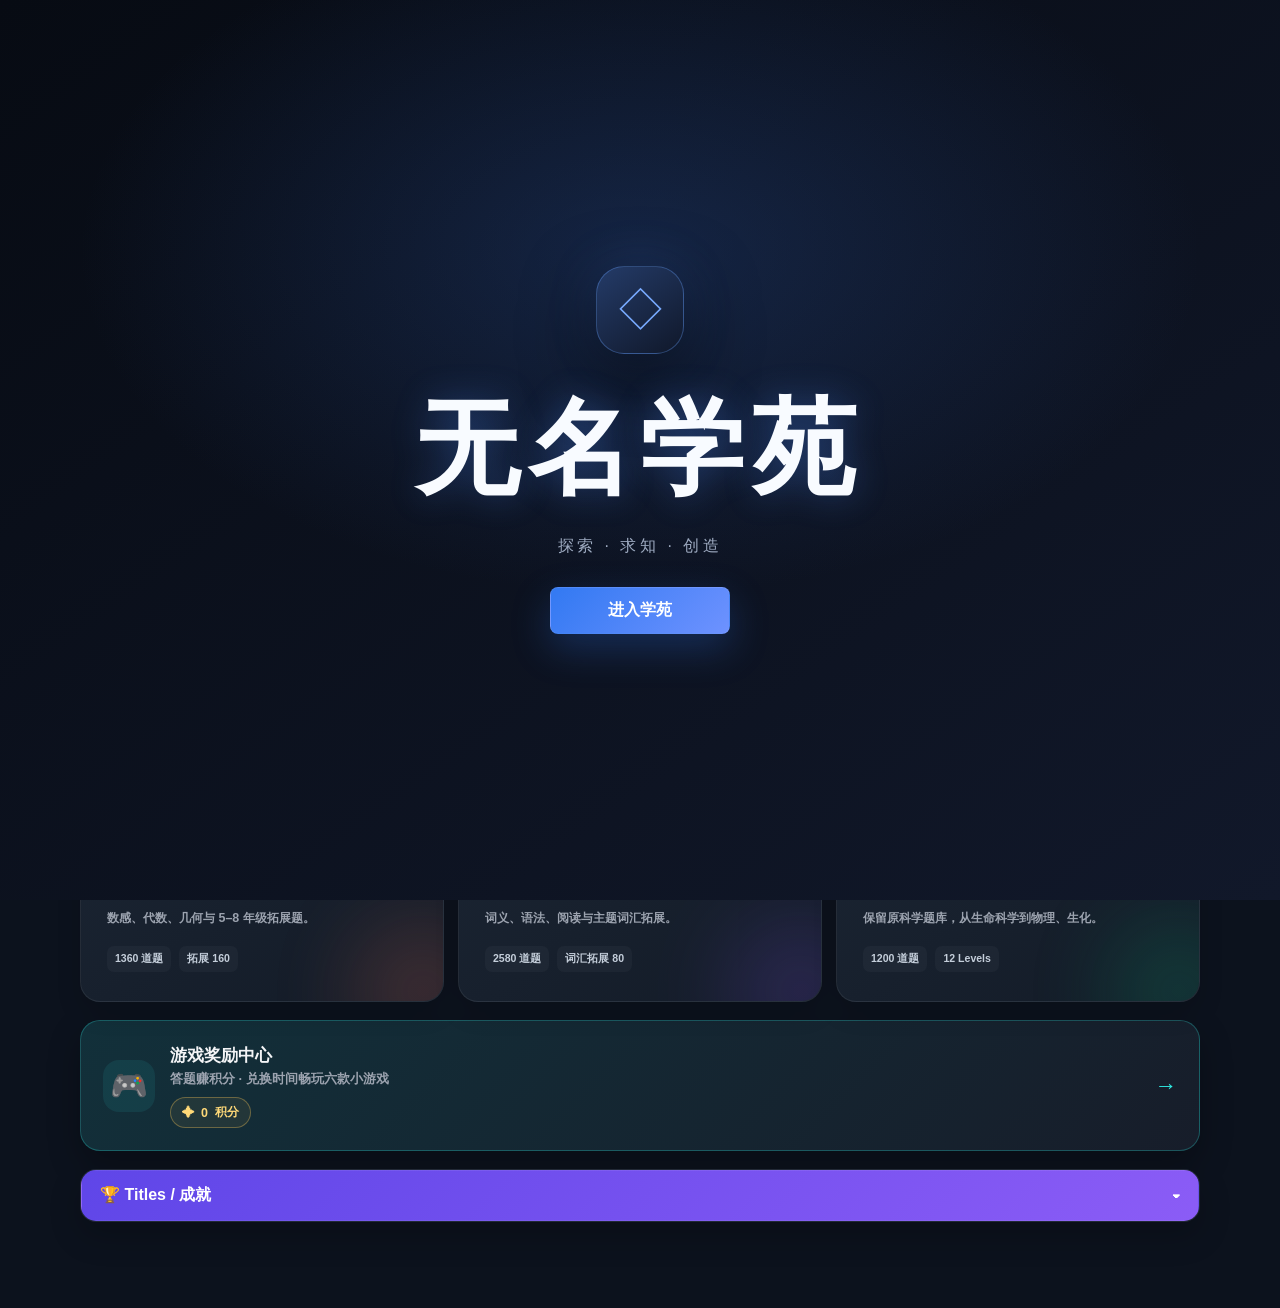
==== commit 023bb506: "Add Nameless Academy administrator mode" ====
--- a/index.html
+++ b/index.html
@@ -6,10 +6,10 @@
   <title>无名学苑 - 智能学习系统</title>
   <style>
     :root{--primary:#4e8cff;--english:#8b5cf6;--science:#10b981;--success:#10b981;--error:#ef4444;--warning:#f59e0b;--page:#0f1115;--card:#181a20;--input:#23262f;--border:#2e323a;--text:#f3f4f6;--muted:#9ca3af;--gold:#ffd700}
-    [hidden]{display:none!important}*{box-sizing:border-box}body{margin:0;min-height:100vh;min-height:100dvh;padding:24px;background:var(--page);color:var(--text);font-family:-apple-system,BlinkMacSystemFont,"Segoe UI",sans-serif;display:flex;align-items:center;justify-content:center}.app{width:100%;max-width:820px;margin:0;padding:36px;background:var(--card);border:1px solid var(--border);border-radius:12px;box-shadow:0 8px 30px #0006}.header{display:flex;justify-content:space-between;gap:16px;align-items:center;padding-bottom:20px;border-bottom:1px solid var(--border);margin-bottom:22px}.brand{font-size:1.7rem;color:var(--primary);font-weight:700;cursor:pointer}.brand small{font-size:1rem;color:var(--muted);font-weight:400}.lang{display:flex;padding:4px;border-radius:8px;background:var(--input)}button{border:0;border-radius:8px;padding:12px 20px;background:var(--primary);color:#fff;font-weight:700;font-size:1rem;cursor:pointer;transition:.2s}button:hover:not(:disabled){filter:brightness(1.1);transform:translateY(-1px)}button:disabled{opacity:.45;cursor:not-allowed}.lang button{padding:6px 14px;background:transparent;color:var(--muted)}.lang button.active{background:var(--primary);color:#fff}.dashboard,.quiz{padding:20px;border-radius:12px;border:1px solid var(--border);background:linear-gradient(145deg,#1e222d,var(--card))}.stats{display:flex;text-align:center;gap:12px}.stat{flex:1}.value{display:block;font-size:1.7rem;font-weight:800;color:var(--primary)}.label{font-size:.9rem;color:var(--muted)}.badges{border-top:1px dashed var(--border);margin-top:16px;padding-top:16px;display:flex;justify-content:center;gap:8px;flex-wrap:wrap}.badge{padding:6px 11px;border-radius:99px;border:1px solid #4e8cff55;background:#4e8cff1a;color:#78a8ff;font-size:.85rem;font-weight:700}.badge.gold{color:var(--gold);border-color:#ffd70055;background:#ffd7001a}.title{text-align:center;margin:28px 0 8px}.subtitle{text-align:center;color:var(--muted);margin:0 0 20px}.subjects{display:flex;gap:18px}.subject{flex:1;padding:36px 10px;background:var(--input);border:2px solid transparent;border-radius:12px;text-align:center;cursor:pointer;transition:.2s}.subject:hover{transform:translateY(-4px);border-color:var(--primary)}.icon{font-size:2.6rem}.subject strong{display:block;margin-top:12px;font-size:1.2rem}.setup{display:flex;gap:14px}select{flex:1;padding:13px 15px;border-radius:8px;background:var(--input);border:1px solid var(--border);color:var(--text);font-size:1rem}.dots{display:flex;justify-content:center;flex-wrap:wrap;gap:8px;margin:0 0 22px}.dot{width:13px;height:13px;border-radius:50%;background:var(--border);cursor:pointer}.dot.active{background:var(--primary);transform:scale(1.2)}.dot.answered{box-shadow:0 0 0 2px #fff3}.dot.correct{background:var(--success)}.dot.wrong{background:var(--error)}.quiz{text-align:center;border:2px solid transparent}.quiz.correct{border-color:var(--success);background:#10b98110}.quiz.wrong{border-color:var(--error);background:#ef444410}.qsub{color:var(--muted);margin-bottom:16px}.question{font-size:1.45rem;font-weight:650;line-height:1.45;margin-bottom:24px}.passage{text-align:left;padding:16px;background:var(--card);border-left:4px solid var(--english);border-radius:8px;line-height:1.65;margin-bottom:22px}.answer{width:280px;max-width:100%;padding:14px;text-align:center;font-size:1.3rem;border-radius:8px;border:2px solid var(--border);background:var(--card);color:var(--text)}.choices{display:grid;grid-template-columns:1fr 1fr;gap:12px}.choice{background:var(--card);border:2px solid var(--border);color:var(--text);font-weight:500}.choice.selected{background:var(--primary);border-color:var(--primary)}.choice.good{background:var(--success);border-color:var(--success)}.choice.bad{background:var(--error);border-color:var(--error)}.choice.missed{color:var(--success);border-color:var(--success);background:transparent;border-style:dashed}.feedback{margin-top:18px;font-weight:700}.feedback.good{color:var(--success)}.feedback.bad{color:var(--error)}.nav{display:flex;justify-content:center;gap:12px;flex-wrap:wrap;margin-top:22px}.outline{background:transparent;color:var(--text);border:1px solid var(--border)}.score{display:none;padding:16px;border:1px solid;border-radius:12px;text-align:center;font-size:1.2rem;font-weight:800;margin-bottom:18px}.error{display:none;margin-bottom:16px;border:1px solid #ef444477;background:#ef44441a;color:#fecaca;padding:13px;border-radius:8px;line-height:1.5}@media(max-width:620px){body{padding:12px}.app{padding:22px}.header{align-items:flex-start;flex-direction:column}.subjects,.setup,.stats{flex-direction:column}.choices{grid-template-columns:1fr}}
-
-/* Hard mode */
-.mode-switch{display:none;align-items:center;gap:8px;margin-right:10px;padding:5px 9px 5px 12px;border:1px solid #ffffff18;border-radius:999px;background:#141820;color:var(--muted);font-size:.82rem;font-weight:800;letter-spacing:.04em;cursor:pointer}.mode-switch .mode-dot{width:18px;height:18px;border-radius:50%;background:#475064;transition:.25s}.mode-switch.is-on{color:#fff1f1;border-color:#ff3b4f88;background:#3b1017;box-shadow:0 0 22px #ff263644}.mode-switch.is-on .mode-dot{background:#ff3045;box-shadow:0 0 14px #ff3045}body.hard-mode{--primary:#ff3850;--english:#ff5268;--science:#ff3045;--success:#ff5268;--glow:rgba(255,45,67,.3);background:radial-gradient(900px 520px at 15% -5%,#8e142d66,transparent 62%),radial-gradient(650px 500px at 100% 100%,#6b071b66,transparent 62%),#120b10}body.hard-mode .app{background:linear-gradient(145deg,#261319,#120d12);border-color:#ff526344;box-shadow:0 28px 80px #000b,0 0 55px #ff26311c}body.hard-mode .app::before{background:linear-gradient(90deg,transparent,#ff1c3a,#ff8b95,transparent)}body.hard-mode .dashboard,body.hard-mode .quiz{background:linear-gradient(145deg,#32171d,#1a1014);border-color:#ff526344}body.hard-mode .setup,body.hard-mode .subject{border-color:#ff526322;background:linear-gradient(145deg,#2a161b,#1a1115)}body.hard-mode .subject:hover{border-color:#ff5263;box-shadow:0 0 28px #ff263633}body.hard-mode .qsub::before{content:'⚠ ';color:#ff5b6d}.app,.app::before,.dashboard,.quiz,.setup,.subject,.score,.mode-switch,body{transition:background .7s ease,border-color .7s ease,box-shadow .7s ease,color .35s ease}
+    *{box-sizing:border-box}body{margin:0;min-height:100vh;min-height:100dvh;padding:24px;background:var(--page);color:var(--text);font-family:-apple-system,BlinkMacSystemFont,"Segoe UI",sans-serif;display:flex;align-items:center;justify-content:center}.app{width:100%;max-width:820px;margin:0;padding:36px;background:var(--card);border:1px solid var(--border);border-radius:12px;box-shadow:0 8px 30px #0006}.header{display:flex;justify-content:space-between;gap:16px;align-items:center;padding-bottom:20px;border-bottom:1px solid var(--border);margin-bottom:22px}.brand{font-size:1.7rem;color:var(--primary);font-weight:700;cursor:pointer}.brand small{font-size:1rem;color:var(--muted);font-weight:400}.lang{display:flex;padding:4px;border-radius:8px;background:var(--input)}button{border:0;border-radius:8px;padding:12px 20px;background:var(--primary);color:#fff;font-weight:700;font-size:1rem;cursor:pointer;transition:.2s}button:hover:not(:disabled){filter:brightness(1.1);transform:translateY(-1px)}button:disabled{opacity:.45;cursor:not-allowed}.lang button{padding:6px 14px;background:transparent;color:var(--muted)}.lang button.active{background:var(--primary);color:#fff}.dashboard,.quiz{padding:20px;border-radius:12px;border:1px solid var(--border);background:linear-gradient(145deg,#1e222d,var(--card))}.stats{display:flex;text-align:center;gap:12px}.stat{flex:1}.value{display:block;font-size:1.7rem;font-weight:800;color:var(--primary)}.label{font-size:.9rem;color:var(--muted)}.badges{border-top:1px dashed var(--border);margin-top:16px;padding-top:16px;display:flex;justify-content:center;gap:8px;flex-wrap:wrap}.badge{padding:6px 11px;border-radius:99px;border:1px solid #4e8cff55;background:#4e8cff1a;color:#78a8ff;font-size:.85rem;font-weight:700}.badge.gold{color:var(--gold);border-color:#ffd70055;background:#ffd7001a}.title{text-align:center;margin:28px 0 8px}.subtitle{text-align:center;color:var(--muted);margin:0 0 20px}.subjects{display:flex;gap:18px}.subject{flex:1;padding:36px 10px;background:var(--input);border:2px solid transparent;border-radius:12px;text-align:center;cursor:pointer;transition:.2s}.subject:hover{transform:translateY(-4px);border-color:var(--primary)}.icon{font-size:2.6rem}.subject strong{display:block;margin-top:12px;font-size:1.2rem}.setup{display:flex;gap:14px}select{flex:1;padding:13px 15px;border-radius:8px;background:var(--input);border:1px solid var(--border);color:var(--text);font-size:1rem}.dots{display:flex;justify-content:center;flex-wrap:wrap;gap:8px;margin:0 0 22px}.dot{width:13px;height:13px;border-radius:50%;background:var(--border);cursor:pointer}.dot.active{background:var(--primary);transform:scale(1.2)}.dot.answered{box-shadow:0 0 0 2px #fff3}.dot.correct{background:var(--success)}.dot.wrong{background:var(--error)}.quiz{text-align:center;border:2px solid transparent}.quiz.correct{border-color:var(--success);background:#10b98110}.quiz.wrong{border-color:var(--error);background:#ef444410}.qsub{color:var(--muted);margin-bottom:16px}.question{font-size:1.45rem;font-weight:650;line-height:1.45;margin-bottom:24px}.passage{text-align:left;padding:16px;background:var(--card);border-left:4px solid var(--english);border-radius:8px;line-height:1.65;margin-bottom:22px}.answer{width:280px;max-width:100%;padding:14px;text-align:center;font-size:1.3rem;border-radius:8px;border:2px solid var(--border);background:var(--card);color:var(--text)}.choices{display:grid;grid-template-columns:1fr 1fr;gap:12px}.choice{background:var(--card);border:2px solid var(--border);color:var(--text);font-weight:500}.choice.selected{background:var(--primary);border-color:var(--primary)}.choice.good{background:var(--success);border-color:var(--success)}.choice.bad{background:var(--error);border-color:var(--error)}.choice.missed{color:var(--success);border-color:var(--success);background:transparent;border-style:dashed}.feedback{margin-top:18px;font-weight:700}.feedback.good{color:var(--success)}.feedback.bad{color:var(--error)}.nav{display:flex;justify-content:center;gap:12px;flex-wrap:wrap;margin-top:22px}.outline{background:transparent;color:var(--text);border:1px solid var(--border)}.score{display:none;padding:16px;border:1px solid;border-radius:12px;text-align:center;font-size:1.2rem;font-weight:800;margin-bottom:18px}.error{display:none;margin-bottom:16px;border:1px solid #ef444477;background:#ef44441a;color:#fecaca;padding:13px;border-radius:8px;line-height:1.5}@media(max-width:620px){body{padding:12px}.app{padding:22px}.header{align-items:flex-start;flex-direction:column}.subjects,.setup,.stats{flex-direction:column}.choices{grid-template-columns:1fr}}
+
+/* Wushuang mode */
+.mode-switch{display:none;align-items:center;gap:8px;margin-right:10px;padding:5px 9px 5px 12px;border:1px solid #ffffff18;border-radius:999px;background:#141820;color:var(--muted);font-size:.82rem;font-weight:800;letter-spacing:.04em;cursor:pointer}.mode-switch .mode-dot{width:18px;height:18px;border-radius:50%;background:#475064;transition:.25s}.mode-switch.is-on{color:#fff1f1;border-color:#ff3b4f88;background:#3b1017;box-shadow:0 0 22px #ff263644}.mode-switch.is-on .mode-dot{background:#ff3045;box-shadow:0 0 14px #ff3045}body.wushuang{--primary:#ff3850;--english:#ff5268;--science:#ff3045;--success:#ff5268;--glow:rgba(255,45,67,.3);background:radial-gradient(900px 520px at 15% -5%,#8e142d66,transparent 62%),radial-gradient(650px 500px at 100% 100%,#6b071b66,transparent 62%),#120b10}body.wushuang .app{background:linear-gradient(145deg,#261319,#120d12);border-color:#ff526344;box-shadow:0 28px 80px #000b,0 0 55px #ff26311c}body.wushuang .app::before{background:linear-gradient(90deg,transparent,#ff1c3a,#ff8b95,transparent)}body.wushuang .dashboard,body.wushuang .quiz{background:linear-gradient(145deg,#32171d,#1a1014);border-color:#ff526344}body.wushuang .setup,body.wushuang .subject{border-color:#ff526322;background:linear-gradient(145deg,#2a161b,#1a1115)}body.wushuang .subject:hover{border-color:#ff5263;box-shadow:0 0 28px #ff263633}body.wushuang .qsub::before{content:'⚠ ';color:#ff5b6d}.app,.app::before,.dashboard,.quiz,.setup,.subject,.score,.mode-switch,body{transition:background .7s ease,border-color .7s ease,box-shadow .7s ease,color .35s ease}
 @media(max-width:620px){.mode-switch{margin-right:0}.header>div:last-child{display:flex;flex-wrap:wrap;gap:8px}.mode-switch{order:-1}}
 </style>
   <style>
@@ -23,15 +23,15 @@
     .achievement-card:hover:not(:disabled){border-color:#9b6cff}.achievement-card.locked{filter:grayscale(1);opacity:.48;cursor:not-allowed}
     .achievement-card.equipped{border-color:var(--gold);box-shadow:0 0 0 1px #ffd70055;background:#ffd70010}
     .achievement-icon{font-size:1.8rem;flex:0 0 34px;text-align:center}.achievement-copy{min-width:0}.achievement-name{display:block;font-weight:800}.achievement-desc{display:block;color:var(--muted);font-size:.78rem;line-height:1.35;margin-top:3px}.achievement-state{display:block;color:var(--gold);font-size:.75rem;margin-top:4px}
-    .game-entry{display:flex;width:100%;align-items:center;justify-content:space-between;gap:18px;margin-top:18px;padding:20px 22px;border:1px solid #2ee9e144;border-radius:16px;background:linear-gradient(135deg,#12303a,#171d2a);color:var(--text);text-align:left;text-decoration:none;box-shadow:0 14px 32px #0004;transition:.25s}.game-entry:hover{transform:translateY(-3px);border-color:#2ee9e1;box-shadow:0 18px 38px #0007,0 0 26px #2ee9e122}.game-entry-copy{display:flex;align-items:center;gap:14px}.game-entry-icon{font-size:2rem}.game-entry-title{display:block;font-size:1.08rem;font-weight:900}.game-entry-sub{display:block;margin-top:3px;color:var(--muted);font-size:.82rem}.game-entry-arrow{color:#2ee9e1;font-size:1.4rem;font-weight:900}.points-pill{display:inline-flex;align-items:center;gap:7px;margin-top:8px;padding:6px 11px;border:1px solid #ffc85755;border-radius:999px;background:#ffc85712;color:#ffd978;font-size:.78rem;font-weight:850}
-    .exchange-modal{position:fixed;inset:0;z-index:50;display:grid;place-items:center;padding:20px;background:#05070bd9;backdrop-filter:blur(16px);animation:exchange-fade .22s ease}.exchange-modal[hidden]{display:none}.exchange-card{position:relative;width:min(100%,520px);padding:30px;border:1px solid #ffffff18;border-radius:24px;background:linear-gradient(145deg,#202838,#111720);box-shadow:0 30px 90px #000c,0 0 42px #2ee9e11a}.exchange-close{position:absolute;right:16px;top:16px;width:38px;height:38px;padding:0;border:1px solid #ffffff18;background:#ffffff09;color:#dce6f7}.exchange-icon{font-size:2.8rem}.exchange-card h2{margin:14px 0 8px;font-size:1.7rem}.exchange-copy{margin:0;color:var(--muted);line-height:1.65}.exchange-balance{display:flex;justify-content:space-between;align-items:center;gap:16px;margin:22px 0;padding:16px 18px;border:1px solid #ffc85738;border-radius:14px;background:#ffc8570d}.exchange-balance strong{font-size:1.35rem;color:#ffd978}.exchange-picker{display:grid;grid-template-columns:1fr auto;gap:12px;align-items:end}.exchange-picker label{display:grid;gap:8px;color:#b8c3d5;font-size:.82rem;font-weight:800}.exchange-picker select{width:100%}.exchange-cost{min-width:105px;padding:12px;border:1px solid #ffffff12;border-radius:11px;background:#0c1119;text-align:center;color:#2ee9e1;font-weight:900}.exchange-action{width:100%;margin-top:18px;padding:14px;background:linear-gradient(135deg,#20bdb7,#4e8cff);box-shadow:0 12px 30px #2ee9e133}.exchange-action:disabled{filter:none}.exchange-note{margin:13px 0 0;color:#8290a6;font-size:.76rem;line-height:1.55;text-align:center}.exchange-active{margin:18px 0 0;padding:13px;border:1px solid #36d98b55;border-radius:12px;background:#36d98b10;color:#8ff0bd;text-align:center;font-weight:800}@keyframes exchange-fade{from{opacity:0}to{opacity:1}}
-    @media(max-width:620px){.achievement-grid{grid-template-columns:1fr}.game-entry{padding:16px}.game-entry-sub{max-width:210px}.exchange-card{padding:26px 20px}.exchange-picker{grid-template-columns:1fr}.exchange-cost{width:100%}}
-
-    /* Cover and administrator console */
-    .cover{position:fixed;inset:0;z-index:100;display:grid;place-items:center;padding:24px;background:radial-gradient(850px 520px at 50% 28%,#294f9655,transparent 66%),linear-gradient(145deg,#070b13,#11182a);transition:opacity .55s ease,visibility .55s ease}.cover.is-leaving{opacity:0;visibility:hidden}.cover-card{text-align:center}.cover-mark{display:grid;place-items:center;width:88px;height:88px;margin:0 auto 26px;border:1px solid #67a1ff55;border-radius:28px;background:linear-gradient(145deg,#243b68,#10182a);color:#79abff;font-size:2.8rem;box-shadow:0 22px 70px #000b,0 0 50px #4e8cff33}.cover h1{margin:0;color:#f8fbff;font-size:clamp(3rem,9vw,6.5rem);letter-spacing:.08em;text-shadow:0 0 34px #4e8cff55}.cover p{margin:16px 0 30px;color:#9eabc1;letter-spacing:.22em}.cover-enter{min-width:180px;background:linear-gradient(135deg,#3279f2,#6e92ff);box-shadow:0 14px 38px #3279f244}.header-actions{display:flex;align-items:center;gap:9px}.admin-entry{display:flex;align-items:center;gap:7px;padding:8px 12px;border:1px solid #4e8cff44;border-radius:9px;background:#4e8cff12;color:#9ec0ff;font-size:.8rem;box-shadow:none}.admin-entry.active{background:linear-gradient(135deg,#246fe6,#4e8cff);color:#fff;border-color:#76a8ff;box-shadow:0 0 22px #4e8cff55}.admin-modal{position:fixed;inset:0;z-index:80;display:grid;place-items:center;padding:20px;background:#05070bdf;backdrop-filter:blur(16px)}.admin-modal[hidden]{display:none}.admin-card{position:relative;width:min(100%,510px);padding:30px;border:1px solid #4e8cff44;border-radius:24px;background:linear-gradient(145deg,#1b2943,#101725);box-shadow:0 30px 90px #000c,0 0 50px #4e8cff20}.admin-close{position:absolute;right:16px;top:16px;width:38px;height:38px;padding:0;background:#ffffff0b}.admin-card h2{margin:8px 0}.admin-copy{margin:0 0 22px;color:#aebbd0;line-height:1.6}.admin-form{display:grid;gap:13px}.admin-form label{display:grid;gap:7px;color:#b9c8df;font-size:.8rem;font-weight:800}.admin-form input{width:100%;padding:13px 14px;border:1px solid #3d5377;border-radius:10px;background:#0b111c;color:#fff;font:inherit;outline:none}.admin-form input:focus{border-color:#67a1ff;box-shadow:0 0 0 4px #4e8cff22}.admin-primary{width:100%;background:linear-gradient(135deg,#286fe0,#679dff)}.admin-message{min-height:1.2em;margin:12px 0 0;color:#ff8797;font-size:.82rem;text-align:center}.admin-message.ok{color:#7edca9}.admin-tools{display:grid;grid-template-columns:1fr 1fr;gap:13px}.admin-tools .full{grid-column:1/-1}.admin-divider{height:1px;margin:22px 0;background:#ffffff12}.admin-secondary-row{display:flex;align-items:center;justify-content:space-between;gap:12px}.password-icon{display:inline-flex;align-items:center;gap:7px;padding:9px 11px;background:#ffffff09;color:#aebbd0;border-color:#ffffff14;box-shadow:none;font-size:.78rem}.admin-exit{background:#253249;color:#dce8fa}.admin-badge{display:none;margin-left:8px;padding:4px 8px;border:1px solid #75a8ff66;border-radius:999px;background:#4e8cff18;color:#91b8ff;font-size:.68rem;vertical-align:middle}.admin-mode .admin-badge{display:inline-block}
-    .admin-tools label{display:grid;gap:7px;color:#b9c8df;font-size:.8rem;font-weight:800}.admin-tools input{width:100%;padding:13px 14px;border:1px solid #3d5377;border-radius:10px;background:#0b111c;color:#fff;font:inherit;outline:none}.admin-tools input:focus{border-color:#67a1ff;box-shadow:0 0 0 4px #4e8cff22}
-    body.admin-mode{--primary:#2388ff;--english:#3097ff;--science:#38a6ff;--success:#2f9dff;--glow:rgba(35,136,255,.34);background:radial-gradient(900px 540px at 12% -8%,#1672d877,transparent 64%),radial-gradient(720px 500px at 100% 100%,#064fa466,transparent 64%),#07111e}body.admin-mode .app,body.admin-mode.hard-mode .app{background:linear-gradient(145deg,#142b49,#091522);border-color:#3695ff66;box-shadow:0 28px 90px #000c,0 0 65px #1688ff28}body.admin-mode .app::before,body.admin-mode.hard-mode .app::before{background:linear-gradient(90deg,transparent,#2494ff,#83c1ff,transparent)}body.admin-mode .dashboard,body.admin-mode .quiz,body.admin-mode.hard-mode .dashboard,body.admin-mode.hard-mode .quiz{background:linear-gradient(145deg,#173b64,#0d2037);border-color:#3a9cff55}body.admin-mode .subject,body.admin-mode.hard-mode .subject,body.admin-mode .setup,body.admin-mode.hard-mode .setup{background:linear-gradient(145deg,#173454,#0c1c30);border-color:#3798ff33}body.admin-mode .achievement-toggle{background:linear-gradient(135deg,#1676dc,#58a6ff)}body.admin-mode .game-entry{background:linear-gradient(135deg,#0c3b68,#142844);border-color:#41a4ff66}.admin-mode .mode-switch.is-on{background:#0d3e70;border-color:#4aa8ff;color:#fff}.admin-mode .mode-switch.is-on .mode-dot{background:#72b7ff;box-shadow:0 0 14px #39a0ff}
-    @media(max-width:620px){.header-actions{width:100%;flex-wrap:wrap}.admin-entry{margin-left:auto}.admin-tools{grid-template-columns:1fr}.admin-tools .full{grid-column:auto}.admin-card{padding:28px 20px}.cover h1{letter-spacing:.04em}}
+    .arcade-entry{display:flex;width:100%;align-items:center;justify-content:space-between;gap:18px;margin-top:18px;padding:22px;border:1px solid #2ee9e144;border-radius:20px;background:linear-gradient(135deg,#12303a,#171d2a);color:var(--text);text-align:left;box-shadow:0 14px 32px #0004;transition:.25s}.arcade-entry:hover{transform:translateY(-3px);border-color:#2ee9e1;box-shadow:0 18px 38px #0007,0 0 26px #2ee9e122}.arcade-entry-copy{display:flex;align-items:center;gap:15px}.arcade-entry-icon{display:grid;place-items:center;width:52px;height:52px;border-radius:16px;background:#2ee9e116;font-size:1.9rem}.arcade-entry-title{display:block;font-size:1.08rem;font-weight:900}.arcade-entry-sub{display:block;margin-top:4px;color:var(--muted);font-size:.8rem}.points-pill{display:inline-flex;align-items:center;gap:7px;margin-top:9px;padding:6px 11px;border:1px solid #ffc85755;border-radius:999px;background:#ffc85712;color:#ffd978;font-size:.78rem;font-weight:850}.arcade-entry-arrow{color:#2ee9e1;font-size:1.4rem;font-weight:900}
+    .exchange-modal{position:fixed;inset:0;z-index:50;display:grid;place-items:center;padding:20px;background:#05070bd9;backdrop-filter:blur(16px);animation:exchange-fade .22s ease}.exchange-modal[hidden]{display:none}.exchange-card{position:relative;width:min(100%,520px);padding:30px;border:1px solid #ffffff18;border-radius:24px;background:linear-gradient(145deg,#202838,#111720);box-shadow:0 30px 90px #000c,0 0 42px #2ee9e11a}.exchange-close{position:absolute;right:16px;top:16px;width:38px;height:38px;padding:0;border:1px solid #ffffff18;background:#ffffff09;color:#dce6f7}.exchange-icon{font-size:2.8rem}.exchange-card h2{margin:14px 0 8px;font-size:1.7rem}.exchange-copy{margin:0;color:var(--muted);line-height:1.65}.exchange-balance{display:flex;justify-content:space-between;align-items:center;gap:16px;margin:22px 0;padding:16px 18px;border:1px solid #ffc85738;border-radius:14px;background:#ffc8570d}.exchange-balance strong{font-size:1.35rem;color:#ffd978}.exchange-picker{display:grid;grid-template-columns:1fr auto;gap:12px;align-items:end}.exchange-picker label{display:grid;gap:8px;color:#b8c3d5;font-size:.82rem;font-weight:800}.exchange-picker select{width:100%}.exchange-cost{min-width:105px;padding:12px;border:1px solid #ffffff12;border-radius:11px;background:#0c1119;text-align:center;color:#2ee9e1;font-weight:900}.exchange-action{width:100%;margin-top:18px;padding:14px;background:linear-gradient(135deg,#20bdb7,#4e8cff);box-shadow:0 12px 30px #2ee9e133}.exchange-action:disabled{filter:none}.exchange-note{margin:13px 0 0;color:#8290a6;font-size:.76rem;line-height:1.55;text-align:center}.exchange-active{margin:18px 0 0;padding:13px;border:1px solid #36d98b55;border-radius:12px;background:#36d98b10;color:#8ff0bd;text-align:center;font-weight:800}.reward-track{display:block;width:100%;height:6px;margin-top:13px;overflow:hidden;border-radius:999px;background:#ffffff0d}.reward-track i{display:block;height:100%;width:0;border-radius:inherit;background:linear-gradient(90deg,#ffc857,#2ee9e1);transition:width .3s}.reward-hint{display:block;margin-top:7px;color:#9ca9bc;font-size:.7rem}@keyframes exchange-fade{from{opacity:0}to{opacity:1}}
+    @media(max-width:620px){.achievement-grid{grid-template-columns:1fr}.arcade-entry{padding:16px}.arcade-entry-sub{max-width:210px}.exchange-card{padding:26px 20px}.exchange-picker{grid-template-columns:1fr}.exchange-cost{width:100%}}
+
+    /* Nameless Academy cover and administrator console */
+    .cover{position:fixed;inset:0;z-index:100;display:grid;place-items:center;padding:24px;background:radial-gradient(850px 520px at 50% 28%,#294f9655,transparent 66%),linear-gradient(145deg,#070b13,#11182a);transition:opacity .55s ease,visibility .55s ease}.cover[hidden]{display:none}.cover.is-leaving{opacity:0;visibility:hidden}.cover-card{text-align:center}.cover-mark{display:grid;place-items:center;width:88px;height:88px;margin:0 auto 26px;border:1px solid #67a1ff55;border-radius:28px;background:linear-gradient(145deg,#243b68,#10182a);color:#79abff;font-size:2.8rem;box-shadow:0 22px 70px #000b,0 0 50px #4e8cff33}.cover h1{margin:0;color:#f8fbff;font-size:clamp(3rem,9vw,6.5rem);letter-spacing:.08em;text-shadow:0 0 34px #4e8cff55}.cover p{margin:16px 0 30px;color:#9eabc1;letter-spacing:.22em}.cover-enter{min-width:180px;background:linear-gradient(135deg,#3279f2,#6e92ff);box-shadow:0 14px 38px #3279f244}
+    .admin-entry{display:flex;align-items:center;gap:7px;padding:8px 12px;border:1px solid #4e8cff44;border-radius:9px;background:#4e8cff12;color:#9ec0ff;font-size:.8rem;box-shadow:none}.admin-entry.active{background:linear-gradient(135deg,#246fe6,#4e8cff);color:#fff;border-color:#76a8ff;box-shadow:0 0 22px #4e8cff55}.admin-badge{display:none;margin-left:4px;padding:4px 8px;border:1px solid #75a8ff66;border-radius:999px;background:#4e8cff18;color:#91b8ff;font:800 .62rem/1 sans-serif}.admin-mode .admin-badge{display:inline-block}.admin-modal{position:fixed;inset:0;z-index:80;display:grid;place-items:center;padding:20px;background:#05070bdf;backdrop-filter:blur(16px)}.admin-modal[hidden]{display:none}.admin-card{position:relative;width:min(100%,510px);max-height:calc(100vh - 40px);overflow:auto;padding:30px;border:1px solid #4e8cff44;border-radius:24px;background:linear-gradient(145deg,#1b2943,#101725);box-shadow:0 30px 90px #000c,0 0 50px #4e8cff20}.admin-close{position:absolute;right:16px;top:16px;width:38px;height:38px;padding:0;background:#ffffff0b}.admin-shield{font-size:2.4rem}.admin-card h2{margin:8px 0}.admin-copy{margin:0 0 22px;color:#aebbd0;line-height:1.6}.admin-form{display:grid;gap:13px}.admin-form label,.admin-tools label{display:grid;gap:7px;color:#b9c8df;font-size:.8rem;font-weight:800}.admin-form input,.admin-tools input{width:100%;padding:13px 14px;border:1px solid #3d5377;border-radius:10px;background:#0b111c;color:#fff;font:inherit;outline:none}.admin-form input:focus,.admin-tools input:focus{border-color:#67a1ff;box-shadow:0 0 0 4px #4e8cff22}.admin-primary{width:100%;background:linear-gradient(135deg,#286fe0,#679dff)}.admin-message{min-height:1.2em;margin:12px 0 0;color:#ff8797;font-size:.82rem;text-align:center}.admin-message.ok{color:#7edca9}.admin-tools{display:grid;grid-template-columns:1fr 1fr;gap:13px}.admin-tools .full{grid-column:1/-1}.admin-divider{height:1px;margin:22px 0;background:#ffffff12}.admin-secondary-row{display:flex;align-items:center;justify-content:space-between;gap:12px}.admin-secondary-row span{color:#88b9ff;font-weight:800}.password-icon{display:inline-flex;align-items:center;gap:7px;padding:9px 11px;background:#ffffff09;color:#aebbd0;border-color:#ffffff14;box-shadow:none;font-size:.78rem}.admin-exit{background:#253249;color:#dce8fa}#adminExitForm,#passwordChangeForm{margin-top:14px}
+    body.admin-mode{--primary:#2388ff;--english:#3097ff;--science:#38a6ff;--success:#2f9dff;--glow:rgba(35,136,255,.34);background:radial-gradient(900px 540px at 12% -8%,#1672d877,transparent 64%),radial-gradient(720px 500px at 100% 100%,#064fa466,transparent 64%),#07111e}body.admin-mode .topbar,body.admin-mode .panel{border-color:#3695ff55;background:linear-gradient(145deg,#142b49,#091522)}body.admin-mode .achievement-toggle{background:linear-gradient(135deg,#1676dc,#58a6ff)}body.admin-mode .arcade-entry{background:linear-gradient(135deg,#0c3b68,#142844);border-color:#41a4ff66}body.admin-mode .brand-mark{background:#2388ff}
+    @media(max-width:620px){.admin-tools{grid-template-columns:1fr}.admin-tools .full{grid-column:auto}.admin-card{padding:28px 20px}.cover h1{letter-spacing:.04em}.admin-entry{font-size:0;padding:9px}.admin-entry:first-letter{font-size:.9rem}}
 
     /* Refined learning workspace */
     :root{--surface:#1c2029;--surface-raised:#242a36;--glow:rgba(78,140,255,.22)}
@@ -41,53 +41,129 @@
     .header{position:relative;margin-bottom:28px;padding-bottom:22px}.brand{letter-spacing:-.04em}.lang{border:1px solid #ffffff0d;box-shadow:inset 0 1px #ffffff0d}.lang button.active{box-shadow:0 5px 16px var(--glow)}
     button{border:1px solid #ffffff12;box-shadow:0 8px 18px #0003;transition:transform .2s ease,filter .2s ease,box-shadow .2s ease}button:hover:not(:disabled){box-shadow:0 12px 24px #0005}.dashboard{padding:24px;background:linear-gradient(135deg,#263044 0%,#1b202b 60%,#171a21 100%);border-color:#ffffff13;box-shadow:inset 0 1px #ffffff0d}.value{font-size:2rem;text-shadow:0 0 22px var(--glow)}.badges{margin-top:20px;padding-top:18px}.achievement-entry{border-color:#ffffff12;border-radius:16px;background:#141820;box-shadow:0 14px 32px #0003}.achievement-toggle{background:linear-gradient(135deg,#5f46e8,#8b5cf6);box-shadow:none}.title{font-size:1.75rem;letter-spacing:-.03em;margin-top:34px}.subtitle{max-width:560px;margin-left:auto;margin-right:auto;line-height:1.65}.subjects{gap:16px}.subject{position:relative;overflow:hidden;padding:34px 16px;background:linear-gradient(150deg,#282e3a,#202530);border-color:#ffffff0b;border-radius:18px;box-shadow:0 12px 24px #0002}.subject::after{content:"";position:absolute;inset:auto -35% -55% auto;width:140px;height:140px;border-radius:50%;background:var(--primary);filter:blur(36px);opacity:.12}.subject:nth-child(2)::after{background:var(--english)}.subject:nth-child(3)::after{background:var(--science)}.subject:hover{box-shadow:0 18px 34px #0006}.setup{padding:24px;border:1px solid #ffffff12;border-radius:18px;background:var(--surface)}select{border-color:#ffffff14;background:#151922;box-shadow:inset 0 1px #ffffff08}.dots{gap:12px;margin-bottom:24px}.dot{width:11px;height:11px;background:#3c4352;transition:transform .2s ease,background .2s ease,box-shadow .2s ease}.dot.active{box-shadow:0 0 0 5px var(--glow)}.quiz{padding:40px 34px;min-height:300px;background:linear-gradient(145deg,#252c38,#1c212b);border-color:#ffffff12;box-shadow:0 20px 44px #0003;animation:quiz-enter .28s ease both}.qsub{text-transform:uppercase;letter-spacing:.08em;font-size:.78rem;font-weight:700}.question{font-size:clamp(1.45rem,3.2vw,2rem);letter-spacing:-.025em;max-width:680px;margin-left:auto;margin-right:auto}.passage{max-width:680px;margin-left:auto;margin-right:auto;background:#141820;border-color:var(--english);box-shadow:inset 0 1px #ffffff08}.answer{border-color:#ffffff14;background:#141820;box-shadow:inset 0 1px #ffffff08}.answer:focus{outline:none;border-color:var(--primary);box-shadow:0 0 0 4px var(--glow)}.choices{max-width:680px;margin-left:auto;margin-right:auto;gap:14px}.choice{min-height:58px;background:#171c25;border-color:#ffffff12}.choice:hover:not(:disabled){border-color:var(--primary);background:#263852}.nav{margin-top:26px}.outline{background:#ffffff08}.score{border-radius:16px;box-shadow:0 14px 30px #0003}.error{border-radius:14px}@keyframes app-enter{from{opacity:0;transform:translateY(14px)}to{opacity:1;transform:translateY(0)}}@keyframes quiz-enter{from{opacity:.3;transform:translateY(8px)}to{opacity:1;transform:translateY(0)}}@media(max-width:620px){body{padding:14px 10px;align-items:flex-start}.app{padding:24px 18px;border-radius:18px}.header{margin-bottom:22px}.brand{font-size:1.45rem}.dashboard,.quiz{padding:22px 18px}.stats{gap:16px}.value{font-size:1.7rem}.subjects{gap:12px}.subject{padding:24px 16px}.title{font-size:1.5rem;margin-top:28px}.question{font-size:1.42rem}.choices{gap:10px}.choice{min-height:54px}.nav{gap:10px}.nav button{flex:1;padding:12px 10px}}
   </style>
+  <style>
+    :root{--coral:#f47a62;--mint:#78ccb0;--yellow:#f2c75c;--paper:#171f2d;--ink:#f7f6ef;--soft:#111927}
+    body{align-items:flex-start;padding:28px 18px 60px;background:radial-gradient(900px 520px at 8% -8%,#26497566,transparent 63%),radial-gradient(820px 560px at 100% 10%,#66439d44,transparent 68%),#0c121d}
+    .app{max-width:1120px;padding:0;background:transparent;border:0;box-shadow:none;overflow:visible}
+    .topbar{position:sticky;top:14px;z-index:20;display:flex;align-items:center;gap:18px;padding:14px 16px;margin-bottom:22px;border:1px solid #ffffff16;border-radius:18px;background:#121a27e8;backdrop-filter:blur(18px);box-shadow:0 18px 48px #0005}
+    .brand{display:flex;align-items:center;gap:12px;font-family:Georgia,serif;font-size:1.16rem;color:var(--ink);letter-spacing:-.02em}
+    .brand-mark{width:40px;height:40px;display:grid;place-items:center;border-radius:13px 13px 13px 4px;background:var(--coral);font-family:Georgia,serif;font-weight:900;color:white;box-shadow:inset 0 -3px #0002}
+    .brand-copy{line-height:1.05}.brand-copy small{display:block;margin-top:5px;font:800 .53rem/1 sans-serif;letter-spacing:.16em;text-transform:uppercase;color:var(--muted)}
+    .crumb{color:var(--muted);font-size:.8rem;font-weight:700}.top-actions{margin-left:auto;display:flex;align-items:center;gap:9px}
+    .mode-switch{margin:0;background:#1b2534}.lang{border:1px solid #ffffff12}
+    .panel{border:1px solid #ffffff12;border-radius:24px;background:linear-gradient(145deg,#171f2d,#111823);box-shadow:0 24px 70px #0005}
+    .home-hero{display:grid;grid-template-columns:1.08fr .92fr;min-height:330px;overflow:hidden;margin-bottom:18px}
+    .hero-copy{padding:48px 46px}.eyebrow{margin:0 0 12px;color:var(--mint);font-size:.68rem;font-weight:900;letter-spacing:.18em;text-transform:uppercase}
+    .hero-copy h1{max-width:610px;margin:0;font-family:Georgia,serif;font-size:clamp(2.2rem,5vw,4rem);line-height:1.02;letter-spacing:-.045em}.hero-copy h1 span{color:var(--coral)}
+    .hero-copy>p:not(.eyebrow){max-width:590px;margin:18px 0 24px;color:#aeb9c9;line-height:1.75;font-size:.96rem}
+    .hero-chips{display:flex;flex-wrap:wrap;gap:8px}.hero-chip{padding:8px 11px;border:1px solid #ffffff14;border-radius:999px;background:#ffffff08;color:#cdd5df;font-size:.72rem;font-weight:800}
+    .path-visual{position:relative;min-height:330px;overflow:hidden;background:radial-gradient(circle at 66% 25%,#78ccb02d,transparent 33%),linear-gradient(145deg,#173329,#0f211c)}
+    .path-visual:before{content:"";position:absolute;inset:18px;background-image:radial-gradient(#ffffff24 1px,transparent 1px);background-size:20px 20px;mask-image:linear-gradient(90deg,transparent,#000)}
+    .path-line{position:absolute;left:8%;top:38%;width:82%;height:38%;border:2px dashed #ffffff3b;border-color:#ffffff3b transparent transparent;border-radius:50%;transform:rotate(-8deg)}
+    .path-node{position:absolute;display:grid;place-items:center;border:5px solid #193328;border-radius:50%;background:#274a3f;font-weight:900;box-shadow:0 0 0 1px #ffffff20}
+    .path-node.one{left:12%;bottom:18%;width:50px;height:50px;background:var(--mint);color:#10251e}.path-node.two{left:46%;top:22%;width:76px;height:76px;background:var(--coral);font-size:1.5rem;box-shadow:0 0 0 10px #f47a6222}.path-node.three{right:12%;bottom:20%;width:54px;height:54px;background:var(--yellow);color:#242011}
+    .path-label{position:absolute;color:#c8d5cf;font-size:.68rem;font-weight:800}.path-label.one{left:9%;bottom:9%}.path-label.two{left:43%;top:47%;color:white}.path-label.three{right:8%;bottom:10%}
+    .stats{display:grid;grid-template-columns:repeat(4,1fr);gap:12px;margin:18px 0}.stat{padding:20px 22px;text-align:left;border:1px solid #ffffff10;border-radius:18px;background:#151e2b}.stat .value{font-family:Georgia,serif;font-size:2rem}.stat .label{display:block;margin-top:5px;font-size:.76rem}
+    .section-heading{display:flex;align-items:end;justify-content:space-between;margin:36px 2px 17px}.section-heading h2{margin:0;font-family:Georgia,serif;font-size:1.75rem}.section-heading p{margin:6px 0 0;color:var(--muted);font-size:.82rem}.source-pill{padding:8px 10px;border-radius:8px;background:#78ccb018;color:#9ee0ca;border:1px solid #78ccb03a;font-size:.67rem;font-weight:900;letter-spacing:.08em;text-transform:uppercase}
+    .subjects{display:grid;grid-template-columns:repeat(3,1fr);gap:14px}.subject{position:relative;min-height:225px;padding:26px;text-align:left;border:1px solid #ffffff12;border-radius:20px;background:linear-gradient(145deg,#1b2533,#131b27);overflow:hidden}
+    .subject:hover{border-color:var(--accent,var(--primary));box-shadow:0 20px 42px #0005}.subject:before{content:"";position:absolute;inset:0 0 auto;height:4px;background:var(--accent,var(--primary))}.subject:after{content:"";position:absolute;width:150px;height:150px;right:-55px;bottom:-65px;border-radius:50%;background:var(--accent,var(--primary));filter:blur(42px);opacity:.18}
+    .subject .icon{width:48px;height:48px;display:grid;place-items:center;border-radius:14px;background:color-mix(in srgb,var(--accent,var(--primary)) 19%,transparent);font-size:1.55rem}.subject strong{font-family:Georgia,serif;font-size:1.45rem}.subject p{position:relative;z-index:1;margin:10px 0 18px;color:var(--muted);font-size:.78rem;line-height:1.55}.subject-meta{display:flex;gap:8px;flex-wrap:wrap}.subject-meta span{padding:6px 8px;border-radius:7px;background:#ffffff08;color:#c4ceda;font-size:.66rem;font-weight:800}
+    .achievement-entry{margin-top:18px;background:#111927}.dashboard{padding:0;border:0;background:transparent}.badges{display:none}
+    .setup-shell{padding:34px}.back-link{padding:0;margin-bottom:26px;background:none;border:0;box-shadow:none;color:var(--muted);font-size:.78rem}.setup-hero{display:flex;align-items:center;gap:17px;margin-bottom:26px}.setup-icon{width:58px;height:58px;display:grid;place-items:center;border-radius:17px;background:#f47a6222;font-size:1.8rem}.setup-hero h1{margin:2px 0 6px;font-family:Georgia,serif;font-size:2.25rem}.setup-hero p:last-child{margin:0;color:var(--muted)}
+    .setup-grid{display:grid;grid-template-columns:.9fr 1.1fr;gap:16px}.level-picker,.level-preview{padding:24px;border:1px solid #ffffff10;border-radius:18px;background:#0f1723}.field-label{display:block;margin-bottom:9px;color:var(--muted);font-size:.67rem;font-weight:900;letter-spacing:.13em;text-transform:uppercase}.level-picker select{width:100%;margin-bottom:16px}.start-wide{width:100%;min-height:50px;background:var(--coral)}
+    .level-preview{position:relative;overflow:hidden}.level-preview h2{margin:12px 0 8px;font-family:Georgia,serif;font-size:1.65rem}.level-preview p{max-width:520px;margin:0;color:var(--muted);font-size:.8rem;line-height:1.65}.preview-meta{display:flex;gap:9px;flex-wrap:wrap;margin-top:20px}.preview-meta span{padding:7px 9px;border:1px solid #ffffff10;border-radius:8px;background:#ffffff07;font-size:.7rem;font-weight:800}.preview-meta .extension{color:#a5e5cf;border-color:#78ccb040;background:#78ccb015}
+    .quiz-shell{padding:28px}.quiz-top{display:flex;align-items:center;gap:12px;margin-bottom:18px}.quiz-top .back-link{margin:0}.quiz-top-copy strong,.quiz-top-copy small{display:block}.quiz-top-copy small{margin-top:4px;color:var(--muted);font-size:.7rem}.quiz-count{margin-left:auto;color:var(--muted);font-size:.75rem;font-weight:800}.progress-track{height:6px;margin-bottom:13px;overflow:hidden;border-radius:99px;background:#ffffff0b}.progress-track i{display:block;height:100%;width:0;background:linear-gradient(90deg,var(--coral),var(--yellow));transition:width .25s}.quiz{padding:42px 34px}.question-context{display:flex;justify-content:center;gap:8px;flex-wrap:wrap;margin-bottom:18px}.question-context span{padding:6px 8px;border-radius:7px;background:#ffffff08;color:#aeb9c8;font-size:.67rem;font-weight:800}.question-context .extension{background:#78ccb019;color:#9de0c8}.answer.text-answer{width:min(520px,100%);text-align:left}.feedback-card{margin-top:22px;padding:17px 18px;text-align:left;border:1px solid;border-radius:14px}.feedback-card.good{border-color:#78ccb05c;background:#78ccb012}.feedback-card.bad{border-color:#f47a625c;background:#f47a6210}.feedback-card strong{display:block}.feedback-card span{display:block;margin-top:6px;color:#d7dee7;font-size:.84rem}.feedback-card p{margin:9px 0 0;color:var(--muted);font-size:.78rem;line-height:1.55}
+    body.wushuang .panel,body.wushuang .topbar{background:linear-gradient(145deg,#28151b,#150f14);border-color:#ff526344}body.wushuang .path-visual{background:linear-gradient(145deg,#351319,#190e12)}
+    @media(max-width:820px){.home-hero{grid-template-columns:1fr}.path-visual{display:none}.subjects{grid-template-columns:1fr 1fr}.stats{grid-template-columns:1fr 1fr}.setup-grid{grid-template-columns:1fr}}
+    @media(max-width:620px){body{padding:10px}.topbar{top:7px;padding:11px}.crumb{display:none}.brand-copy>span{font-size:.96rem}.hero-copy{padding:34px 23px}.hero-copy h1{font-size:2.35rem}.stats,.subjects{grid-template-columns:1fr}.stat{padding:16px 18px}.subject{min-height:190px;padding:22px}.setup-shell,.quiz-shell{padding:21px 16px}.setup-hero h1{font-size:1.75rem}.quiz{padding:28px 17px}.top-actions{gap:5px}.mode-switch{font-size:0;padding:7px}.mode-switch .mode-dot{width:20px;height:20px}.lang button{padding:6px 9px}}
+  </style>
 </head>
 <body>
   <section id="cover" class="cover" aria-label="无名学苑启动封面">
     <div class="cover-card"><div class="cover-mark">◇</div><h1>无名学苑</h1><p>探索 · 求知 · 创造</p><button class="cover-enter" type="button" onclick="enterAcademy()">进入学苑</button></div>
   </section>
   <main class="app">
-    <header class="header"><div class="brand" onclick="goHome()"><span id="brandName">◇ 无名学苑</span><span class="admin-badge" id="adminBadge">管理员</span> <small id="crumb"></small></div><button id="hardModeToggle" class="mode-switch" type="button" aria-pressed="false" onclick="toggleHardMode()"><span id="hardModeText">困难</span><span class="mode-dot"></span></button><div class="header-actions"><button id="adminEntry" class="admin-entry" type="button" onclick="openAdmin()">⚙ 管理</button><div id="langToggle" class="lang"><button id="en" onclick="setLang('en')">英文</button><button id="zh" class="active" onclick="setLang('zh')">中文</button></div></div></header>
+    <header class="topbar">
+      <button class="brand" type="button" onclick="goHome()"><span class="brand-mark">◇</span><span class="brand-copy"><span id="brandName">无名学苑</span><small id="brandSubtitle">Question Bank</small></span><span class="admin-badge" id="adminBadge">管理员</span></button>
+      <span id="crumb" class="crumb"></span>
+      <div class="top-actions">
+        <button id="adminEntry" class="admin-entry" type="button" aria-pressed="false" onclick="openAdmin()">⚙ 管理</button>
+        <button id="wushuangToggle" class="mode-switch" type="button" aria-pressed="false" onclick="toggleWushuang()"><span id="wushuangText">无双</span><span class="mode-dot"></span></button>
+        <div id="langToggle" class="lang"><button id="en" onclick="setLang('en')">EN</button><button id="zh" class="active" onclick="setLang('zh')">中文</button></div>
+      </div>
+    </header>
     <div id="error" class="error"></div>
-    <section id="home"><div class="dashboard"><div class="stats"><div class="stat"><span class="value" id="today">0</span><span class="label" id="todayLabel">今日已刷(题)</span></div><div class="stat"><span class="value" id="accuracy">0%</span><span class="label" id="accuracyLabel">平均正确率</span><small class="equipped-title" id="equippedTitle"></small></div><div class="stat"><span class="value" style="color:var(--warning)" id="streak">0</span><span class="label" id="streakLabel">连续打卡(天) 🔥</span></div></div><div class="badges" id="badges"></div></div><div class="achievement-entry"><button class="achievement-toggle" onclick="toggleAchievements()"><span id="achievementHeading">🏆 成就称号</span><span id="achievementChevron">▾</span></button><div id="achievementPanel" class="achievement-panel" hidden><p id="achievementSummary" class="achievement-summary"></p><div id="achievementGrid" class="achievement-grid"></div></div></div><h2 class="title" id="homeTitle">请选择测试科目</h2><p class="subtitle" id="homeSubtitle">题库已独立存储，方便以后扩展。</p><div class="subjects"><div class="subject" onclick="selectSubject('math')"><div class="icon">📐</div><strong id="mathTitle">数学</strong></div><div class="subject" onclick="selectSubject('english')"><div class="icon">📝</div><strong id="englishTitle">英语</strong></div><div class="subject" onclick="selectSubject('science')"><div class="icon">🔬</div><strong id="scienceTitle">科学</strong></div></div></section>
-    <section id="setup" hidden><div class="setup"><select id="levels"></select><button id="start" onclick="startQuiz()">开始刷题</button></div><p class="subtitle" id="setupNote">每次最多随机抽取 5 道不重复题目；题量不足时按实际题数测试。</p></section>
-    <section id="quizView" hidden><div id="score" class="score"></div><div id="dots" class="dots"></div><div id="quiz" class="quiz"><div id="content"></div></div><div class="nav"><button class="outline" id="prev" onclick="nav(-1)">上一题</button><button id="next" onclick="nav(1)">下一题</button><button id="submit" style="background:var(--success)" onclick="submitQuiz()">提交批改</button></div></section>
+
+    <section id="home">
+      <div class="home-hero panel">
+        <div class="hero-copy">
+          <p class="eyebrow" id="heroEyebrow">无名学习路径</p>
+          <h1 id="heroTitle">每一道题，都让学习<span>更进一步。</span></h1>
+          <p id="heroText">从小学到高中，用短小、专注的分级练习建立真实可见的学习进步。</p>
+          <div class="hero-chips"><span class="hero-chip">✓ 题库已就绪</span><span class="hero-chip" id="heroSprint">每轮 5 题</span><span class="hero-chip" id="heroSubjects">数学 · 英语 · 科学</span></div>
+        </div>
+        <div class="path-visual" aria-hidden="true"><div class="path-line"></div><div class="path-node one">✓</div><div class="path-node two">★</div><div class="path-node three">3</div><span class="path-label one">FOUNDATION</span><span class="path-label two">PRACTICE</span><span class="path-label three">MASTERY</span></div>
+      </div>
+
+      <div class="dashboard"><div class="stats"><div class="stat"><span class="value" id="today">0</span><span class="label" id="todayLabel">今日已刷(题)</span></div><div class="stat"><span class="value" id="accuracy">0%</span><span class="label" id="accuracyLabel">平均正确率</span><small class="equipped-title" id="equippedTitle"></small></div><div class="stat"><span class="value" style="color:var(--yellow)" id="streak">0</span><span class="label" id="streakLabel">连续打卡(天) 🔥</span></div><div class="stat"><span class="value" style="color:#ffd978" id="points">0</span><span class="label" id="pointsLabel">学习积分 ✦</span><span class="reward-track"><i id="rewardProgress"></i></span><small class="reward-hint" id="rewardHint">再得 5 分兑换游戏</small></div></div><div class="badges" id="badges"></div></div>
+
+      <div class="section-heading"><div><h2 id="homeTitle">选择学习路径</h2><p id="homeSubtitle">数学、英语与科学分级题库均已接入。</p></div><span class="source-pill">3 BANKS READY</span></div>
+      <div class="subjects">
+        <button class="subject" style="--accent:#f47a62" onclick="selectSubject('math')"><span class="icon">∑</span><strong id="mathTitle">数学</strong><p id="mathDesc">数感、代数、几何与 5–8 年级拓展题。</p><span class="subject-meta"><span id="mathCount">—</span><span>拓展 160</span></span></button>
+        <button class="subject" style="--accent:#78ccb0" onclick="selectSubject('english')"><span class="icon">Aa</span><strong id="englishTitle">英语</strong><p id="englishDesc">词义、语法、阅读与主题词汇拓展。</p><span class="subject-meta"><span id="englishCount">—</span><span>词汇拓展 80</span></span></button>
+        <button class="subject" style="--accent:#83a7ff" onclick="selectSubject('science')"><span class="icon">⌬</span><strong id="scienceTitle">科学</strong><p id="scienceDesc">从生命科学到物理、生化的分级练习。</p><span class="subject-meta"><span id="scienceCount">—</span><span id="scienceLevels">12 Levels</span></span></button>
+      </div>
+
+      <button class="arcade-entry" type="button" onclick="openExchange()"><span class="arcade-entry-copy"><span class="arcade-entry-icon">🎮</span><span><span class="arcade-entry-title" id="arcadeTitle">游戏奖励中心</span><span class="arcade-entry-sub" id="arcadeSub">答题赚积分 · 兑换时间畅玩六款小游戏</span><span class="points-pill">✦ <span id="arcadePoints">0</span> <span id="arcadePointUnit">积分</span></span></span></span><span class="arcade-entry-arrow">→</span></button>
+
+      <div class="achievement-entry"><button class="achievement-toggle" onclick="toggleAchievements()"><span id="achievementHeading">🏆 Titles / 成就</span><span id="achievementChevron">▾</span></button><div id="achievementPanel" class="achievement-panel" hidden><p id="achievementSummary" class="achievement-summary"></p><div id="achievementGrid" class="achievement-grid"></div></div></div>
+    </section>
+
+    <section id="setup" class="panel setup-shell" hidden>
+      <button class="back-link" type="button" onclick="goHome()">← <span id="backHome">返回学习路径</span></button>
+      <div class="setup-hero"><span class="setup-icon" id="setupIcon">∑</span><div><p class="eyebrow" id="setupEyebrow">COURSE LIBRARY</p><h1 id="setupTitle">数学</h1><p id="setupIntro">选择适合你的等级，开始一次专注练习。</p></div></div>
+      <div class="setup-grid">
+        <div class="level-picker"><label class="field-label" id="levelLabel" for="levels">选择课程等级</label><select id="levels" onchange="updateLevelPreview()"></select><button id="start" class="start-wide" onclick="startQuiz()">开始刷题 →</button><p class="subtitle" id="setupNote">每次最多随机抽取 5 道不重复题目。</p></div>
+        <div class="level-preview"><span class="source-pill" id="previewSource">CORE BANK</span><h2 id="previewTitle">—</h2><p id="previewDescription">—</p><div class="preview-meta"><span id="previewQuestions">0 Questions</span><span id="previewUnits">Graded practice</span><span id="previewExtension" class="extension" hidden>拓展题库</span></div></div>
+      </div>
+    </section>
+
+    <section id="quizView" class="panel quiz-shell" hidden>
+      <div class="quiz-top"><button class="back-link" type="button" onclick="exitQuiz()">←</button><div class="quiz-top-copy"><strong id="quizTitle">Focused practice</strong><small id="quizSubtitle">5-question learning sprint</small></div><span class="quiz-count" id="quizCount">1 / 5</span></div>
+      <div class="progress-track"><i id="progressBar"></i></div><div id="score" class="score"></div><div id="dots" class="dots"></div><div id="quiz" class="quiz"><div id="content"></div></div><div class="nav"><button class="outline" id="prev" onclick="nav(-1)">上一题</button><button id="next" onclick="nav(1)">下一题</button><button id="submit" style="background:var(--success)" onclick="submitQuiz()">提交批改</button></div>
+    </section>
   </main>
-  <section id="exchangeModal" class="exchange-modal" hidden aria-modal="true" role="dialog" aria-labelledby="exchangeTitle">
-    <div class="exchange-card">
-      <button class="exchange-close" type="button" onclick="closeExchange()" aria-label="关闭">✕</button>
-      <div class="exchange-icon">🎟️</div>
-      <h2 id="exchangeTitle">兑换游戏时间</h2>
-      <p id="exchangeCopy" class="exchange-copy">每 5 积分可兑换 1 分钟，本次最多兑换 15 分钟。</p>
-      <div class="exchange-balance"><span id="exchangeBalanceLabel">当前积分</span><strong><span id="exchangePoints">0</span> <span id="exchangePointUnit">积分</span></strong></div>
-      <div id="exchangePurchase">
-        <div class="exchange-picker"><label><span id="exchangeMinutesLabel">兑换时长</span><select id="exchangeMinutes" onchange="updateExchangeCost()"></select></label><div class="exchange-cost"><span id="exchangeCost">5</span> <span id="exchangeCostUnit">积分</span></div></div>
-        <button id="exchangeAction" class="exchange-action" type="button" onclick="redeemGameTime()">兑换并进入游戏</button>
-      </div>
-      <div id="exchangeActive" class="exchange-active" hidden></div>
-      <p id="exchangeNote" class="exchange-note">答对 1 题获得 1 积分；5 题全对额外奖励 1 积分。倒计时结束后将自动返回刷题页面。</p>
+  <section id="adminModal" class="admin-modal" hidden aria-modal="true" role="dialog" aria-labelledby="adminTitle">
+    <div class="admin-card">
+      <button class="admin-close" type="button" onclick="closeAdmin()" aria-label="关闭">×</button>
+      <div class="admin-shield">🛡️</div><h2 id="adminTitle">管理员验证</h2><p id="adminCopy" class="admin-copy">输入管理员密令以启用管理模式。</p>
+      <div id="adminLoginView"><form class="admin-form" onsubmit="loginAdmin(event)"><label><span id="adminPasswordLabel">管理员密令</span><input id="adminPassword" type="password" inputmode="numeric" autocomplete="current-password" required></label><button id="adminLoginButton" class="admin-primary" type="submit">进入管理员模式</button></form></div>
+      <div id="adminConsoleView" hidden><div class="admin-tools"><label><span id="adminPointsLabel">当前积分</span><input id="adminPointsInput" type="number" min="0" step="1"></label><label><span id="adminCapLabel">积分上限</span><input id="adminCapInput" type="number" min="0" step="1"></label><button id="adminSaveButton" class="admin-primary full" type="button" onclick="saveAdminValues()">保存积分设置</button></div><div class="admin-divider"></div><div class="admin-secondary-row"><span id="adminActiveText">● 管理员模式已开启</span><button id="adminExitButton" class="admin-exit" type="button" onclick="showAdminExit()">退出管理员模式</button></div><form id="adminExitForm" class="admin-form" hidden onsubmit="logoutAdmin(event)"><label><span id="adminExitPasswordLabel">重新输入密令以关闭</span><input id="adminExitPassword" type="password" autocomplete="current-password" required></label><button id="adminExitConfirm" class="admin-primary" type="submit">验证并关闭</button></form></div>
+      <p id="adminMessage" class="admin-message"></p><div class="admin-divider"></div><button id="passwordIcon" class="password-icon" type="button" onclick="togglePasswordChange()">🔑 <span id="passwordIconText">更改密码</span></button>
+      <form id="passwordChangeForm" class="admin-form" hidden onsubmit="changeAdminPassword(event)"><label><span id="oldPasswordLabel">旧密码</span><input id="oldPassword" type="password" autocomplete="current-password" required></label><label><span id="newPasswordLabel">新密码</span><input id="newPassword" type="password" minlength="4" autocomplete="new-password" required></label><button id="changePasswordButton" class="admin-primary" type="submit">确认更改</button></form>
     </div>
   </section>
-  <section id="adminModal" class="admin-modal" hidden aria-modal="true" role="dialog" aria-labelledby="adminTitle">
-    <div class="admin-card">
-      <button class="admin-close" type="button" onclick="closeAdmin()" aria-label="关闭">✕</button>
-      <div style="font-size:2.4rem">🛡️</div><h2 id="adminTitle">管理员验证</h2><p id="adminCopy" class="admin-copy">输入管理员密令以启用管理模式。</p>
-      <div id="adminLoginView"><form class="admin-form" onsubmit="loginAdmin(event)"><label><span id="adminPasswordLabel">管理员密令</span><input id="adminPassword" type="password" inputmode="numeric" autocomplete="current-password" required></label><button id="adminLoginButton" class="admin-primary" type="submit">进入管理员模式</button></form></div>
-      <div id="adminConsoleView" hidden><div class="admin-tools"><label><span id="adminPointsLabel">当前积分</span><input id="adminPointsInput" type="number" min="0" step="1"></label><label><span id="adminCapLabel">积分上限</span><input id="adminCapInput" type="number" min="0" step="1"></label><button id="adminSaveButton" class="admin-primary full" type="button" onclick="saveAdminValues()">保存积分设置</button></div><div class="admin-divider"></div><div class="admin-secondary-row"><span id="adminActiveText" style="color:#88b9ff;font-weight:800">● 管理员模式已开启</span><button id="adminExitButton" class="admin-exit" type="button" onclick="showAdminExit()">退出管理员模式</button></div><form id="adminExitForm" class="admin-form" hidden onsubmit="logoutAdmin(event)" style="margin-top:16px"><label><span id="adminExitPasswordLabel">重新输入密令以关闭</span><input id="adminExitPassword" type="password" autocomplete="current-password" required></label><button id="adminExitConfirm" class="admin-primary" type="submit">验证并关闭</button></form></div>
-      <p id="adminMessage" class="admin-message"></p><div class="admin-divider"></div><button id="passwordIcon" class="password-icon" type="button" onclick="togglePasswordChange()">🔑 <span id="passwordIconText">更改密码</span></button>
-      <form id="passwordChangeForm" class="admin-form" hidden onsubmit="changeAdminPassword(event)" style="margin-top:14px"><label><span id="oldPasswordLabel">旧密码</span><input id="oldPassword" type="password" autocomplete="current-password" required></label><label><span id="newPasswordLabel">新密码</span><input id="newPassword" type="password" minlength="4" autocomplete="new-password" required></label><button id="changePasswordButton" class="admin-primary" type="submit">确认更改</button></form>
-    </div>
+  <section class="exchange-modal" id="exchangeModal" hidden aria-modal="true" role="dialog" aria-labelledby="exchangeTitle">
+    <div class="exchange-card"><button class="exchange-close" type="button" aria-label="Close" onclick="closeExchange()">×</button><div class="exchange-icon">🎟️</div><h2 id="exchangeTitle">兑换游戏时间</h2><p class="exchange-copy" id="exchangeCopy">每 5 积分可兑换 1 分钟，本次最多兑换 15 分钟。</p><div class="exchange-balance"><span id="exchangeBalanceLabel">当前积分</span><strong><span id="exchangePoints">0</span> <span id="exchangePointUnit">积分</span></strong></div><div id="exchangePurchase"><div class="exchange-picker"><label><span id="exchangeMinutesLabel">兑换时长</span><select id="exchangeMinutes" onchange="updateExchangeCost()"></select></label><div class="exchange-cost"><span id="exchangeCost">0</span> <span id="exchangeCostUnit">积分</span></div></div><button class="exchange-action" id="exchangeAction" type="button" onclick="redeemGameTime()">兑换并进入游戏</button><p class="exchange-note" id="exchangeNote">答对 1 题得 1 积分，5 题全对额外奖励 1 积分。</p></div><div class="exchange-active" id="exchangeActive" hidden></div></div>
   </section>
+<script id="embeddedBanks" type="application/json">{"math.json":{"subject":"math","levels":[{"id":"1","name":{"zh":"一年级","en":"Grade 1"},"questions":[{"id":"m1_01","type":"number","question":{"zh":"1 + 1 = ?","en":"1 + 1 = ?"},"answer":2,"knowledge":"addition"},{"id":"m1_02","type":"number","question":{"zh":"6 - 4 = ?","en":"6 - 4 = ?"},"answer":2,"knowledge":"subtraction"},{"id":"m1_03","type":"number","question":{"zh":"7 + 11 = ?","en":"7 + 11 = ?"},"answer":18,"knowledge":"addition"},{"id":"m1_04","type":"number","question":{"zh":"10 - 6 = ?","en":"10 - 6 = ?"},"answer":4,"knowledge":"subtraction"},{"id":"m1_05","type":"number","question":{"zh":"3 + 4 = ?","en":"3 + 4 = ?"},"answer":7,"knowledge":"addition"},{"id":"m1_06","type":"number","question":{"zh":"12 - 6 = ?","en":"12 - 6 = ?"},"answer":6,"knowledge":"subtraction"},{"id":"m1_07","type":"number","question":{"zh":"9 + 9 = ?","en":"9 + 9 = ?"},"answer":18,"knowledge":"addition"},{"id":"m1_08","type":"number","question":{"zh":"18 - 2 = ?","en":"18 - 2 = ?"},"answer":16,"knowledge":"subtraction"},{"id":"m1_09","type":"number","question":{"zh":"5 + 11 = ?","en":"5 + 11 = ?"},"answer":16,"knowledge":"addition"},{"id":"m1_10","type":"number","question":{"zh":"10 - 8 = ?","en":"10 - 8 = ?"},"answer":2,"knowledge":"subtraction"},{"id":"m1_11","type":"number","question":{"zh":"1 + 13 = ?","en":"1 + 13 = ?"},"answer":14,"knowledge":"addition"},{"id":"m1_12","type":"number","question":{"zh":"8 - 4 = ?","en":"8 - 4 = ?"},"answer":4,"knowledge":"subtraction"},{"id":"m1_13","type":"number","question":{"zh":"7 + 9 = ?","en":"7 + 9 = ?"},"answer":16,"knowledge":"addition"},{"id":"m1_14","type":"number","question":{"zh":"10 - 6 = ?","en":"10 - 6 = ?"},"answer":4,"knowledge":"subtraction"},{"id":"m1_15","type":"number","question":{"zh":"3 + 3 = ?","en":"3 + 3 = ?"},"answer":6,"knowledge":"addition"},{"id":"m1_16","type":"number","question":{"zh":"6 - 6 = ?","en":"6 - 6 = ?"},"answer":0,"knowledge":"subtraction"},{"id":"m1_17","type":"number","question":{"zh":"9 + 4 = ?","en":"9 + 4 = ?"},"answer":13,"knowledge":"addition"},{"id":"m1_18","type":"number","question":{"zh":"14 - 2 = ?","en":"14 - 2 = ?"},"answer":12,"knowledge":"subtraction"},{"id":"m1_19","type":"number","question":{"zh":"5 + 1 = ?","en":"5 + 1 = ?"},"answer":6,"knowledge":"addition"},{"id":"m1_20","type":"number","question":{"zh":"12 - 8 = ?","en":"12 - 8 = ?"},"answer":4,"knowledge":"subtraction"},{"id":"m1_21","type":"number","question":{"zh":"1 + 6 = ?","en":"1 + 6 = ?"},"answer":7,"knowledge":"addition"},{"id":"m1_22","type":"number","question":{"zh":"10 - 4 = ?","en":"10 - 4 = ?"},"answer":6,"knowledge":"subtraction"},{"id":"m1_23","type":"number","question":{"zh":"7 + 7 = ?","en":"7 + 7 = ?"},"answer":14,"knowledge":"addition"},{"id":"m1_24","type":"number","question":{"zh":"10 - 6 = ?","en":"10 - 6 = ?"},"answer":4,"knowledge":"subtraction"},{"id":"m1_25","type":"number","question":{"zh":"3 + 2 = ?","en":"3 + 2 = ?"},"answer":5,"knowledge":"addition"},{"id":"m1_26","type":"number","question":{"zh":"14 - 6 = ?","en":"14 - 6 = ?"},"answer":8,"knowledge":"subtraction"},{"id":"m1_27","type":"number","question":{"zh":"9 + 10 = ?","en":"9 + 10 = ?"},"answer":19,"knowledge":"addition"},{"id":"m1_28","type":"number","question":{"zh":"10 - 2 = ?","en":"10 - 2 = ?"},"answer":8,"knowledge":"subtraction"},{"id":"m1_29","type":"number","question":{"zh":"5 + 6 = ?","en":"5 + 6 = ?"},"answer":11,"knowledge":"addition"},{"id":"m1_30","type":"number","question":{"zh":"8 - 2 = ?","en":"8 - 2 = ?"},"answer":6,"knowledge":"subtraction"},{"id":"m1_31","type":"number","question":{"zh":"1 + 18 = ?","en":"1 + 18 = ?"},"answer":19,"knowledge":"addition"},{"id":"m1_32","type":"number","question":{"zh":"12 - 4 = ?","en":"12 - 4 = ?"},"answer":8,"knowledge":"subtraction"},{"id":"m1_33","type":"number","question":{"zh":"7 + 5 = ?","en":"7 + 5 = ?"},"answer":12,"knowledge":"addition"},{"id":"m1_34","type":"number","question":{"zh":"10 - 6 = ?","en":"10 - 6 = ?"},"answer":4,"knowledge":"subtraction"},{"id":"m1_35","type":"number","question":{"zh":"3 + 1 = ?","en":"3 + 1 = ?"},"answer":4,"knowledge":"addition"}]},{"id":"2","name":{"zh":"二年级","en":"Grade 2"},"questions":[{"id":"m2_01","type":"number","question":{"zh":"2 × 2 = ?","en":"2 × 2 = ?"},"answer":4,"knowledge":"multiplication"},{"id":"m2_02","type":"number","question":{"zh":"19 + 12 = ?","en":"19 + 12 = ?"},"answer":31,"knowledge":"addition"},{"id":"m2_03","type":"number","question":{"zh":"26 - 21 = ?","en":"26 - 21 = ?"},"answer":5,"knowledge":"subtraction"},{"id":"m2_04","type":"number","question":{"zh":"5 × 5 = ?","en":"5 × 5 = ?"},"answer":25,"knowledge":"multiplication"},{"id":"m2_05","type":"number","question":{"zh":"40 + 19 = ?","en":"40 + 19 = ?"},"answer":59,"knowledge":"addition"},{"id":"m2_06","type":"number","question":{"zh":"47 - 8 = ?","en":"47 - 8 = ?"},"answer":39,"knowledge":"subtraction"},{"id":"m2_07","type":"number","question":{"zh":"8 × 3 = ?","en":"8 × 3 = ?"},"answer":24,"knowledge":"multiplication"},{"id":"m2_08","type":"number","question":{"zh":"61 + 6 = ?","en":"61 + 6 = ?"},"answer":67,"knowledge":"addition"},{"id":"m2_09","type":"number","question":{"zh":"68 - 15 = ?","en":"68 - 15 = ?"},"answer":53,"knowledge":"subtraction"},{"id":"m2_10","type":"number","question":{"zh":"3 × 6 = ?","en":"3 × 6 = ?"},"answer":18,"knowledge":"multiplication"},{"id":"m2_11","type":"number","question":{"zh":"12 + 13 = ?","en":"12 + 13 = ?"},"answer":25,"knowledge":"addition"},{"id":"m2_12","type":"number","question":{"zh":"19 - 22 = ?","en":"19 - 22 = ?"},"answer":-3,"knowledge":"subtraction"},{"id":"m2_13","type":"number","question":{"zh":"6 × 4 = ?","en":"6 × 4 = ?"},"answer":24,"knowledge":"multiplication"},{"id":"m2_14","type":"number","question":{"zh":"33 + 20 = ?","en":"33 + 20 = ?"},"answer":53,"knowledge":"addition"},{"id":"m2_15","type":"number","question":{"zh":"40 - 9 = ?","en":"40 - 9 = ?"},"answer":31,"knowledge":"subtraction"},{"id":"m2_16","type":"number","question":{"zh":"9 × 2 = ?","en":"9 × 2 = ?"},"answer":18,"knowledge":"multiplication"},{"id":"m2_17","type":"number","question":{"zh":"54 + 7 = ?","en":"54 + 7 = ?"},"answer":61,"knowledge":"addition"},{"id":"m2_18","type":"number","question":{"zh":"61 - 16 = ?","en":"61 - 16 = ?"},"answer":45,"knowledge":"subtraction"},{"id":"m2_19","type":"number","question":{"zh":"4 × 5 = ?","en":"4 × 5 = ?"},"answer":20,"knowledge":"multiplication"},{"id":"m2_20","type":"number","question":{"zh":"75 + 14 = ?","en":"75 + 14 = ?"},"answer":89,"knowledge":"addition"},{"id":"m2_21","type":"number","question":{"zh":"12 - 3 = ?","en":"12 - 3 = ?"},"answer":9,"knowledge":"subtraction"},{"id":"m2_22","type":"number","question":{"zh":"7 × 3 = ?","en":"7 × 3 = ?"},"answer":21,"knowledge":"multiplication"},{"id":"m2_23","type":"number","question":{"zh":"26 + 21 = ?","en":"26 + 21 = ?"},"answer":47,"knowledge":"addition"},{"id":"m2_24","type":"number","question":{"zh":"33 - 10 = ?","en":"33 - 10 = ?"},"answer":23,"knowledge":"subtraction"},{"id":"m2_25","type":"number","question":{"zh":"2 × 6 = ?","en":"2 × 6 = ?"},"answer":12,"knowledge":"multiplication"},{"id":"m2_26","type":"number","question":{"zh":"47 + 8 = ?","en":"47 + 8 = ?"},"answer":55,"knowledge":"addition"},{"id":"m2_27","type":"number","question":{"zh":"54 - 17 = ?","en":"54 - 17 = ?"},"answer":37,"knowledge":"subtraction"},{"id":"m2_28","type":"number","question":{"zh":"5 × 4 = ?","en":"5 × 4 = ?"},"answer":20,"knowledge":"multiplication"},{"id":"m2_29","type":"number","question":{"zh":"68 + 15 = ?","en":"68 + 15 = ?"},"answer":83,"knowledge":"addition"},{"id":"m2_30","type":"number","question":{"zh":"75 - 4 = ?","en":"75 - 4 = ?"},"answer":71,"knowledge":"subtraction"},{"id":"m2_31","type":"number","question":{"zh":"8 × 2 = ?","en":"8 × 2 = ?"},"answer":16,"knowledge":"multiplication"},{"id":"m2_32","type":"number","question":{"zh":"19 + 22 = ?","en":"19 + 22 = ?"},"answer":41,"knowledge":"addition"},{"id":"m2_33","type":"number","question":{"zh":"26 - 11 = ?","en":"26 - 11 = ?"},"answer":15,"knowledge":"subtraction"},{"id":"m2_34","type":"number","question":{"zh":"3 × 5 = ?","en":"3 × 5 = ?"},"answer":15,"knowledge":"multiplication"},{"id":"m2_35","type":"number","question":{"zh":"40 + 9 = ?","en":"40 + 9 = ?"},"answer":49,"knowledge":"addition"}]},{"id":"3","name":{"zh":"三年级","en":"Grade 3"},"questions":[{"id":"m3_01","type":"number","question":{"zh":"120 + 35 = ?","en":"120 + 35 = ?"},"answer":155,"knowledge":"addition"},{"id":"m3_02","type":"number","question":{"zh":"133 - 52 = ?","en":"133 - 52 = ?"},"answer":81,"knowledge":"subtraction"},{"id":"m3_03","type":"number","question":{"zh":"14 × 5 = ?","en":"14 × 5 = ?"},"answer":70,"knowledge":"multiplication"},{"id":"m3_04","type":"number","question":{"zh":"159 + 86 = ?","en":"159 + 86 = ?"},"answer":245,"knowledge":"addition"},{"id":"m3_05","type":"number","question":{"zh":"172 - 103 = ?","en":"172 - 103 = ?"},"answer":69,"knowledge":"subtraction"},{"id":"m3_06","type":"number","question":{"zh":"17 × 8 = ?","en":"17 × 8 = ?"},"answer":136,"knowledge":"multiplication"},{"id":"m3_07","type":"number","question":{"zh":"198 + 47 = ?","en":"198 + 47 = ?"},"answer":245,"knowledge":"addition"},{"id":"m3_08","type":"number","question":{"zh":"211 - 64 = ?","en":"211 - 64 = ?"},"answer":147,"knowledge":"subtraction"},{"id":"m3_09","type":"number","question":{"zh":"20 × 5 = ?","en":"20 × 5 = ?"},"answer":100,"knowledge":"multiplication"},{"id":"m3_10","type":"number","question":{"zh":"237 + 98 = ?","en":"237 + 98 = ?"},"answer":335,"knowledge":"addition"},{"id":"m3_11","type":"number","question":{"zh":"250 - 115 = ?","en":"250 - 115 = ?"},"answer":135,"knowledge":"subtraction"},{"id":"m3_12","type":"number","question":{"zh":"23 × 8 = ?","en":"23 × 8 = ?"},"answer":184,"knowledge":"multiplication"},{"id":"m3_13","type":"number","question":{"zh":"276 + 59 = ?","en":"276 + 59 = ?"},"answer":335,"knowledge":"addition"},{"id":"m3_14","type":"number","question":{"zh":"289 - 76 = ?","en":"289 - 76 = ?"},"answer":213,"knowledge":"subtraction"},{"id":"m3_15","type":"number","question":{"zh":"26 × 5 = ?","en":"26 × 5 = ?"},"answer":130,"knowledge":"multiplication"},{"id":"m3_16","type":"number","question":{"zh":"315 + 110 = ?","en":"315 + 110 = ?"},"answer":425,"knowledge":"addition"},{"id":"m3_17","type":"number","question":{"zh":"328 - 37 = ?","en":"328 - 37 = ?"},"answer":291,"knowledge":"subtraction"},{"id":"m3_18","type":"number","question":{"zh":"29 × 8 = ?","en":"29 × 8 = ?"},"answer":232,"knowledge":"multiplication"},{"id":"m3_19","type":"number","question":{"zh":"354 + 71 = ?","en":"354 + 71 = ?"},"answer":425,"knowledge":"addition"},{"id":"m3_20","type":"number","question":{"zh":"367 - 88 = ?","en":"367 - 88 = ?"},"answer":279,"knowledge":"subtraction"},{"id":"m3_21","type":"number","question":{"zh":"32 × 5 = ?","en":"32 × 5 = ?"},"answer":160,"knowledge":"multiplication"},{"id":"m3_22","type":"number","question":{"zh":"393 + 122 = ?","en":"393 + 122 = ?"},"answer":515,"knowledge":"addition"},{"id":"m3_23","type":"number","question":{"zh":"406 - 49 = ?","en":"406 - 49 = ?"},"answer":357,"knowledge":"subtraction"},{"id":"m3_24","type":"number","question":{"zh":"35 × 8 = ?","en":"35 × 8 = ?"},"answer":280,"knowledge":"multiplication"},{"id":"m3_25","type":"number","question":{"zh":"432 + 83 = ?","en":"432 + 83 = ?"},"answer":515,"knowledge":"addition"},{"id":"m3_26","type":"number","question":{"zh":"445 - 100 = ?","en":"445 - 100 = ?"},"answer":345,"knowledge":"subtraction"},{"id":"m3_27","type":"number","question":{"zh":"38 × 5 = ?","en":"38 × 5 = ?"},"answer":190,"knowledge":"multiplication"},{"id":"m3_28","type":"number","question":{"zh":"471 + 44 = ?","en":"471 + 44 = ?"},"answer":515,"knowledge":"addition"},{"id":"m3_29","type":"number","question":{"zh":"484 - 61 = ?","en":"484 - 61 = ?"},"answer":423,"knowledge":"subtraction"},{"id":"m3_30","type":"number","question":{"zh":"41 × 8 = ?","en":"41 × 8 = ?"},"answer":328,"knowledge":"multiplication"},{"id":"m3_31","type":"number","question":{"zh":"510 + 95 = ?","en":"510 + 95 = ?"},"answer":605,"knowledge":"addition"},{"id":"m3_32","type":"number","question":{"zh":"523 - 112 = ?","en":"523 - 112 = ?"},"answer":411,"knowledge":"subtraction"},{"id":"m3_33","type":"number","question":{"zh":"44 × 5 = ?","en":"44 × 5 = ?"},"answer":220,"knowledge":"multiplication"},{"id":"m3_34","type":"number","question":{"zh":"549 + 56 = ?","en":"549 + 56 = ?"},"answer":605,"knowledge":"addition"},{"id":"m3_35","type":"number","question":{"zh":"562 - 73 = ?","en":"562 - 73 = ?"},"answer":489,"knowledge":"subtraction"}]},{"id":"4","name":{"zh":"四年级","en":"Grade 4"},"questions":[{"id":"m4_01","type":"number","question":{"zh":"2.1 + 1.2 = ?","en":"2.1 + 1.2 = ?"},"answer":3.3,"knowledge":"decimals"},{"id":"m4_02","type":"number","question":{"zh":"19 × 12 = ?","en":"19 × 12 = ?"},"answer":228,"knowledge":"multiplication"},{"id":"m4_03","type":"number","question":{"zh":"50 ÷ 5 = ?","en":"50 ÷ 5 = ?"},"answer":10,"knowledge":"division"},{"id":"m4_04","type":"number","question":{"zh":"正方形的边长是 7 cm，周长是多少 cm？","en":"A square has side length 7 cm. What is its perimeter in cm?"},"answer":28,"knowledge":"perimeter"},{"id":"m4_05","type":"number","question":{"zh":"2.5 + 1.6 = ?","en":"2.5 + 1.6 = ?"},"answer":4.1,"knowledge":"decimals"},{"id":"m4_06","type":"number","question":{"zh":"23 × 16 = ?","en":"23 × 16 = ?"},"answer":368,"knowledge":"multiplication"},{"id":"m4_07","type":"number","question":{"zh":"126 ÷ 9 = ?","en":"126 ÷ 9 = ?"},"answer":14,"knowledge":"division"},{"id":"m4_08","type":"number","question":{"zh":"正方形的边长是 11 cm，周长是多少 cm？","en":"A square has side length 11 cm. What is its perimeter in cm?"},"answer":44,"knowledge":"perimeter"},{"id":"m4_09","type":"number","question":{"zh":"2.1 + 1.5 = ?","en":"2.1 + 1.5 = ?"},"answer":3.6,"knowledge":"decimals"},{"id":"m4_10","type":"number","question":{"zh":"27 × 12 = ?","en":"27 × 12 = ?"},"answer":324,"knowledge":"multiplication"},{"id":"m4_11","type":"number","question":{"zh":"72 ÷ 4 = ?","en":"72 ÷ 4 = ?"},"answer":18,"knowledge":"division"},{"id":"m4_12","type":"number","question":{"zh":"正方形的边长是 5 cm，周长是多少 cm？","en":"A square has side length 5 cm. What is its perimeter in cm?"},"answer":20,"knowledge":"perimeter"},{"id":"m4_13","type":"number","question":{"zh":"2.5 + 1.4 = ?","en":"2.5 + 1.4 = ?"},"answer":3.9,"knowledge":"decimals"},{"id":"m4_14","type":"number","question":{"zh":"31 × 16 = ?","en":"31 × 16 = ?"},"answer":496,"knowledge":"multiplication"},{"id":"m4_15","type":"number","question":{"zh":"176 ÷ 8 = ?","en":"176 ÷ 8 = ?"},"answer":22,"knowledge":"division"},{"id":"m4_16","type":"number","question":{"zh":"正方形的边长是 9 cm，周长是多少 cm？","en":"A square has side length 9 cm. What is its perimeter in cm?"},"answer":36,"knowledge":"perimeter"},{"id":"m4_17","type":"number","question":{"zh":"2.1 + 1.3 = ?","en":"2.1 + 1.3 = ?"},"answer":3.4,"knowledge":"decimals"},{"id":"m4_18","type":"number","question":{"zh":"35 × 12 = ?","en":"35 × 12 = ?"},"answer":420,"knowledge":"multiplication"},{"id":"m4_19","type":"number","question":{"zh":"78 ÷ 3 = ?","en":"78 ÷ 3 = ?"},"answer":26,"knowledge":"division"},{"id":"m4_20","type":"number","question":{"zh":"正方形的边长是 13 cm，周长是多少 cm？","en":"A square has side length 13 cm. What is its perimeter in cm?"},"answer":52,"knowledge":"perimeter"},{"id":"m4_21","type":"number","question":{"zh":"2.5 + 1.2 = ?","en":"2.5 + 1.2 = ?"},"answer":3.7,"knowledge":"decimals"},{"id":"m4_22","type":"number","question":{"zh":"39 × 16 = ?","en":"39 × 16 = ?"},"answer":624,"knowledge":"multiplication"},{"id":"m4_23","type":"number","question":{"zh":"210 ÷ 7 = ?","en":"210 ÷ 7 = ?"},"answer":30,"knowledge":"division"},{"id":"m4_24","type":"number","question":{"zh":"正方形的边长是 7 cm，周长是多少 cm？","en":"A square has side length 7 cm. What is its perimeter in cm?"},"answer":28,"knowledge":"perimeter"},{"id":"m4_25","type":"number","question":{"zh":"2.1 + 1.6 = ?","en":"2.1 + 1.6 = ?"},"answer":3.7,"knowledge":"decimals"},{"id":"m4_26","type":"number","question":{"zh":"43 × 12 = ?","en":"43 × 12 = ?"},"answer":516,"knowledge":"multiplication"},{"id":"m4_27","type":"number","question":{"zh":"374 ÷ 11 = ?","en":"374 ÷ 11 = ?"},"answer":34,"knowledge":"division"},{"id":"m4_28","type":"number","question":{"zh":"正方形的边长是 11 cm，周长是多少 cm？","en":"A square has side length 11 cm. What is its perimeter in cm?"},"answer":44,"knowledge":"perimeter"},{"id":"m4_29","type":"number","question":{"zh":"2.5 + 1.5 = ?","en":"2.5 + 1.5 = ?"},"answer":4,"knowledge":"decimals"},{"id":"m4_30","type":"number","question":{"zh":"47 × 16 = ?","en":"47 × 16 = ?"},"answer":752,"knowledge":"multiplication"},{"id":"m4_31","type":"number","question":{"zh":"228 ÷ 6 = ?","en":"228 ÷ 6 = ?"},"answer":38,"knowledge":"division"},{"id":"m4_32","type":"number","question":{"zh":"正方形的边长是 5 cm，周长是多少 cm？","en":"A square has side length 5 cm. What is its perimeter in cm?"},"answer":20,"knowledge":"perimeter"},{"id":"m4_33","type":"number","question":{"zh":"2.1 + 1.4 = ?","en":"2.1 + 1.4 = ?"},"answer":3.5,"knowledge":"decimals"},{"id":"m4_34","type":"number","question":{"zh":"51 × 12 = ?","en":"51 × 12 = ?"},"answer":612,"knowledge":"multiplication"},{"id":"m4_35","type":"number","question":{"zh":"420 ÷ 10 = ?","en":"420 ÷ 10 = ?"},"answer":42,"knowledge":"division"}]},{"id":"5","name":{"zh":"五年级","en":"Grade 5"},"questions":[{"id":"m5_01","type":"number","question":{"zh":"10 的 20% 是多少？","en":"What is 20% of 10?"},"answer":2,"knowledge":"percentage"},{"id":"m5_02","type":"number","question":{"zh":"长方形长 3，宽 4，面积是多少？","en":"A rectangle is 3 by 4. What is its area?"},"answer":12,"knowledge":"area"},{"id":"m5_03","type":"number","question":{"zh":"解方程：4x = 24，x = ?","en":"Solve: 4x = 24. x = ?"},"answer":6,"knowledge":"equation"},{"id":"m5_04","type":"number","question":{"zh":"长方体长 4、宽 5、高 2，体积是多少？","en":"A rectangular prism is 4 by 5 by 2. What is its volume?"},"answer":40,"knowledge":"volume"},{"id":"m5_05","type":"number","question":{"zh":"7 ÷ 9 = ?（保留三位小数）","en":"7 ÷ 9 = ? (round to three decimals)"},"answer":0.778,"knowledge":"division"},{"id":"m5_06","type":"number","question":{"zh":"15 的 20% 是多少？","en":"What is 20% of 15?"},"answer":3,"knowledge":"percentage"},{"id":"m5_07","type":"number","question":{"zh":"长方形长 8，宽 3，面积是多少？","en":"A rectangle is 8 by 3. What is its area?"},"answer":24,"knowledge":"area"},{"id":"m5_08","type":"number","question":{"zh":"解方程：2x = 22，x = ?","en":"Solve: 2x = 22. x = ?"},"answer":11,"knowledge":"equation"},{"id":"m5_09","type":"number","question":{"zh":"长方体长 1、宽 3、高 2，体积是多少？","en":"A rectangular prism is 1 by 3 by 2. What is its volume?"},"answer":6,"knowledge":"volume"},{"id":"m5_10","type":"number","question":{"zh":"4 ÷ 14 = ?（保留三位小数）","en":"4 ÷ 14 = ? (round to three decimals)"},"answer":0.286,"knowledge":"division"},{"id":"m5_11","type":"number","question":{"zh":"20 的 20% 是多少？","en":"What is 20% of 20?"},"answer":4,"knowledge":"percentage"},{"id":"m5_12","type":"number","question":{"zh":"长方形长 5，宽 8，面积是多少？","en":"A rectangle is 5 by 8. What is its area?"},"answer":40,"knowledge":"area"},{"id":"m5_13","type":"number","question":{"zh":"解方程：7x = 112，x = ?","en":"Solve: 7x = 112. x = ?"},"answer":16,"knowledge":"equation"},{"id":"m5_14","type":"number","question":{"zh":"长方体长 6、宽 8、高 2，体积是多少？","en":"A rectangular prism is 6 by 8 by 2. What is its volume?"},"answer":96,"knowledge":"volume"},{"id":"m5_15","type":"number","question":{"zh":"9 ÷ 9 = ?（保留三位小数）","en":"9 ÷ 9 = ? (round to three decimals)"},"answer":1,"knowledge":"division"},{"id":"m5_16","type":"number","question":{"zh":"25 的 20% 是多少？","en":"What is 20% of 25?"},"answer":5,"knowledge":"percentage"},{"id":"m5_17","type":"number","question":{"zh":"长方形长 2，宽 7，面积是多少？","en":"A rectangle is 2 by 7. What is its area?"},"answer":14,"knowledge":"area"},{"id":"m5_18","type":"number","question":{"zh":"解方程：5x = 105，x = ?","en":"Solve: 5x = 105. x = ?"},"answer":21,"knowledge":"equation"},{"id":"m5_19","type":"number","question":{"zh":"长方体长 3、宽 6、高 2，体积是多少？","en":"A rectangular prism is 3 by 6 by 2. What is its volume?"},"answer":36,"knowledge":"volume"},{"id":"m5_20","type":"number","question":{"zh":"6 ÷ 14 = ?（保留三位小数）","en":"6 ÷ 14 = ? (round to three decimals)"},"answer":0.429,"knowledge":"division"},{"id":"m5_21","type":"number","question":{"zh":"30 的 20% 是多少？","en":"What is 20% of 30?"},"answer":6,"knowledge":"percentage"},{"id":"m5_22","type":"number","question":{"zh":"长方形长 7，宽 6，面积是多少？","en":"A rectangle is 7 by 6. What is its area?"},"answer":42,"knowledge":"area"},{"id":"m5_23","type":"number","question":{"zh":"解方程：3x = 18，x = ?","en":"Solve: 3x = 18. x = ?"},"answer":6,"knowledge":"equation"},{"id":"m5_24","type":"number","question":{"zh":"长方体长 8、宽 4、高 2，体积是多少？","en":"A rectangular prism is 8 by 4 by 2. What is its volume?"},"answer":64,"knowledge":"volume"},{"id":"m5_25","type":"number","question":{"zh":"3 ÷ 9 = ?（保留三位小数）","en":"3 ÷ 9 = ? (round to three decimals)"},"answer":0.333,"knowledge":"division"},{"id":"m5_26","type":"number","question":{"zh":"35 的 20% 是多少？","en":"What is 20% of 35?"},"answer":7,"knowledge":"percentage"},{"id":"m5_27","type":"number","question":{"zh":"长方形长 4，宽 5，面积是多少？","en":"A rectangle is 4 by 5. What is its area?"},"answer":20,"knowledge":"area"},{"id":"m5_28","type":"number","question":{"zh":"解方程：8x = 88，x = ?","en":"Solve: 8x = 88. x = ?"},"answer":11,"knowledge":"equation"},{"id":"m5_29","type":"number","question":{"zh":"长方体长 5、宽 2、高 2，体积是多少？","en":"A rectangular prism is 5 by 2 by 2. What is its volume?"},"answer":20,"knowledge":"volume"},{"id":"m5_30","type":"number","question":{"zh":"8 ÷ 14 = ?（保留三位小数）","en":"8 ÷ 14 = ? (round to three decimals)"},"answer":0.571,"knowledge":"division"},{"id":"m5_31","type":"number","question":{"zh":"40 的 20% 是多少？","en":"What is 20% of 40?"},"answer":8,"knowledge":"percentage"},{"id":"m5_32","type":"number","question":{"zh":"长方形长 9，宽 4，面积是多少？","en":"A rectangle is 9 by 4. What is its area?"},"answer":36,"knowledge":"area"},{"id":"m5_33","type":"number","question":{"zh":"解方程：6x = 96，x = ?","en":"Solve: 6x = 96. x = ?"},"answer":16,"knowledge":"equation"},{"id":"m5_34","type":"number","question":{"zh":"长方体长 2、宽 7、高 2，体积是多少？","en":"A rectangular prism is 2 by 7 by 2. What is its volume?"},"answer":28,"knowledge":"volume"},{"id":"m5_35","type":"number","question":{"zh":"5 ÷ 9 = ?（保留三位小数）","en":"5 ÷ 9 = ? (round to three decimals)"},"answer":0.556,"knowledge":"division"}]},{"id":"6","name":{"zh":"六年级","en":"Grade 6"},"questions":[{"id":"m6_01","type":"number","question":{"zh":"10 的 20% 是多少？","en":"What is 20% of 10?"},"answer":2,"knowledge":"percentage"},{"id":"m6_02","type":"number","question":{"zh":"长方形长 3，宽 4，面积是多少？","en":"A rectangle is 3 by 4. What is its area?"},"answer":12,"knowledge":"area"},{"id":"m6_03","type":"number","question":{"zh":"解方程：4x = 24，x = ?","en":"Solve: 4x = 24. x = ?"},"answer":6,"knowledge":"equation"},{"id":"m6_04","type":"number","question":{"zh":"长方体长 4、宽 5、高 2，体积是多少？","en":"A rectangular prism is 4 by 5 by 2. What is its volume?"},"answer":40,"knowledge":"volume"},{"id":"m6_05","type":"number","question":{"zh":"7 ÷ 9 = ?（保留三位小数）","en":"7 ÷ 9 = ? (round to three decimals)"},"answer":0.778,"knowledge":"division"},{"id":"m6_06","type":"number","question":{"zh":"15 的 20% 是多少？","en":"What is 20% of 15?"},"answer":3,"knowledge":"percentage"},{"id":"m6_07","type":"number","question":{"zh":"长方形长 8，宽 3，面积是多少？","en":"A rectangle is 8 by 3. What is its area?"},"answer":24,"knowledge":"area"},{"id":"m6_08","type":"number","question":{"zh":"解方程：2x = 22，x = ?","en":"Solve: 2x = 22. x = ?"},"answer":11,"knowledge":"equation"},{"id":"m6_09","type":"number","question":{"zh":"长方体长 1、宽 3、高 2，体积是多少？","en":"A rectangular prism is 1 by 3 by 2. What is its volume?"},"answer":6,"knowledge":"volume"},{"id":"m6_10","type":"number","question":{"zh":"4 ÷ 14 = ?（保留三位小数）","en":"4 ÷ 14 = ? (round to three decimals)"},"answer":0.286,"knowledge":"division"},{"id":"m6_11","type":"number","question":{"zh":"20 的 20% 是多少？","en":"What is 20% of 20?"},"answer":4,"knowledge":"percentage"},{"id":"m6_12","type":"number","question":{"zh":"长方形长 5，宽 8，面积是多少？","en":"A rectangle is 5 by 8. What is its area?"},"answer":40,"knowledge":"area"},{"id":"m6_13","type":"number","question":{"zh":"解方程：7x = 112，x = ?","en":"Solve: 7x = 112. x = ?"},"answer":16,"knowledge":"equation"},{"id":"m6_14","type":"number","question":{"zh":"长方体长 6、宽 8、高 2，体积是多少？","en":"A rectangular prism is 6 by 8 by 2. What is its volume?"},"answer":96,"knowledge":"volume"},{"id":"m6_15","type":"number","question":{"zh":"9 ÷ 9 = ?（保留三位小数）","en":"9 ÷ 9 = ? (round to three decimals)"},"answer":1,"knowledge":"division"},{"id":"m6_16","type":"number","question":{"zh":"25 的 20% 是多少？","en":"What is 20% of 25?"},"answer":5,"knowledge":"percentage"},{"id":"m6_17","type":"number","question":{"zh":"长方形长 2，宽 7，面积是多少？","en":"A rectangle is 2 by 7. What is its area?"},"answer":14,"knowledge":"area"},{"id":"m6_18","type":"number","question":{"zh":"解方程：5x = 105，x = ?","en":"Solve: 5x = 105. x = ?"},"answer":21,"knowledge":"equation"},{"id":"m6_19","type":"number","question":{"zh":"长方体长 3、宽 6、高 2，体积是多少？","en":"A rectangular prism is 3 by 6 by 2. What is its volume?"},"answer":36,"knowledge":"volume"},{"id":"m6_20","type":"number","question":{"zh":"6 ÷ 14 = ?（保留三位小数）","en":"6 ÷ 14 = ? (round to three decimals)"},"answer":0.429,"knowledge":"division"},{"id":"m6_21","type":"number","question":{"zh":"30 的 20% 是多少？","en":"What is 20% of 30?"},"answer":6,"knowledge":"percentage"},{"id":"m6_22","type":"number","question":{"zh":"长方形长 7，宽 6，面积是多少？","en":"A rectangle is 7 by 6. What is its area?"},"answer":42,"knowledge":"area"},{"id":"m6_23","type":"number","question":{"zh":"解方程：3x = 18，x = ?","en":"Solve: 3x = 18. x = ?"},"answer":6,"knowledge":"equation"},{"id":"m6_24","type":"number","question":{"zh":"长方体长 8、宽 4、高 2，体积是多少？","en":"A rectangular prism is 8 by 4 by 2. What is its volume?"},"answer":64,"knowledge":"volume"},{"id":"m6_25","type":"number","question":{"zh":"3 ÷ 9 = ?（保留三位小数）","en":"3 ÷ 9 = ? (round to three decimals)"},"answer":0.333,"knowledge":"division"},{"id":"m6_26","type":"number","question":{"zh":"35 的 20% 是多少？","en":"What is 20% of 35?"},"answer":7,"knowledge":"percentage"},{"id":"m6_27","type":"number","question":{"zh":"长方形长 4，宽 5，面积是多少？","en":"A rectangle is 4 by 5. What is its area?"},"answer":20,"knowledge":"area"},{"id":"m6_28","type":"number","question":{"zh":"解方程：8x = 88，x = ?","en":"Solve: 8x = 88. x = ?"},"answer":11,"knowledge":"equation"},{"id":"m6_29","type":"number","question":{"zh":"长方体长 5、宽 2、高 2，体积是多少？","en":"A rectangular prism is 5 by 2 by 2. What is its volume?"},"answer":20,"knowledge":"volume"},{"id":"m6_30","type":"number","question":{"zh":"8 ÷ 14 = ?（保留三位小数）","en":"8 ÷ 14 = ? (round to three decimals)"},"answer":0.571,"knowledge":"division"},{"id":"m6_31","type":"number","question":{"zh":"40 的 20% 是多少？","en":"What is 20% of 40?"},"answer":8,"knowledge":"percentage"},{"id":"m6_32","type":"number","question":{"zh":"长方形长 9，宽 4，面积是多少？","en":"A rectangle is 9 by 4. What is its area?"},"answer":36,"knowledge":"area"},{"id":"m6_33","type":"number","question":{"zh":"解方程：6x = 96，x = ?","en":"Solve: 6x = 96. x = ?"},"answer":16,"knowledge":"equation"},{"id":"m6_34","type":"number","question":{"zh":"长方体长 2、宽 7、高 2，体积是多少？","en":"A rectangular prism is 2 by 7 by 2. What is its volume?"},"answer":28,"knowledge":"volume"},{"id":"m6_35","type":"number","question":{"zh":"5 ÷ 9 = ?（保留三位小数）","en":"5 ÷ 9 = ? (round to three decimals)"},"answer":0.556,"knowledge":"division"}]},{"id":"7","name":{"zh":"七年级","en":"Grade 7"},"questions":[{"id":"m7_01","type":"number","question":{"zh":"2² = ?","en":"2² = ?"},"answer":4,"knowledge":"exponents"},{"id":"m7_02","type":"number","question":{"zh":"解方程：3x + 1 = 11，x = ?","en":"Solve: 3x + 1 = 11. x = ?"},"answer":4,"knowledge":"linear equation"},{"id":"m7_03","type":"number","question":{"zh":"√25 = ?","en":"√25 = ?"},"answer":25,"knowledge":"square root"},{"id":"m7_04","type":"number","question":{"zh":"-7 + (2) = ?","en":"-7 + (2) = ?"},"answer":-5,"knowledge":"integers"},{"id":"m7_05","type":"number","question":{"zh":"直角三角形两直角边为 18 和 20 时，若按 18:20 的比例缩小，面积是多少？","en":"A right triangle has legs 18 and 20. What is its area?"},"answer":180,"knowledge":"geometry"},{"id":"m7_06","type":"number","question":{"zh":"7² = ?","en":"7² = ?"},"answer":49,"knowledge":"exponents"},{"id":"m7_07","type":"number","question":{"zh":"解方程：2x + 6 = 12，x = ?","en":"Solve: 2x + 6 = 12. x = ?"},"answer":9,"knowledge":"linear equation"},{"id":"m7_08","type":"number","question":{"zh":"√100 = ?","en":"√100 = ?"},"answer":100,"knowledge":"square root"},{"id":"m7_09","type":"number","question":{"zh":"-2 + (2) = ?","en":"-2 + (2) = ?"},"answer":0,"knowledge":"integers"},{"id":"m7_10","type":"number","question":{"zh":"直角三角形两直角边为 9 和 12 时，若按 9:12 的比例缩小，面积是多少？","en":"A right triangle has legs 9 and 12. What is its area?"},"answer":54,"knowledge":"geometry"},{"id":"m7_11","type":"number","question":{"zh":"3² = ?","en":"3² = ?"},"answer":9,"knowledge":"exponents"},{"id":"m7_12","type":"number","question":{"zh":"解方程：7x + 2 = 96，x = ?","en":"Solve: 7x + 2 = 96. x = ?"},"answer":14,"knowledge":"linear equation"},{"id":"m7_13","type":"number","question":{"zh":"√49 = ?","en":"√49 = ?"},"answer":49,"knowledge":"square root"},{"id":"m7_14","type":"number","question":{"zh":"3 + (2) = ?","en":"3 + (2) = ?"},"answer":5,"knowledge":"integers"},{"id":"m7_15","type":"number","question":{"zh":"直角三角形两直角边为 24 和 4 时，若按 24:4 的比例缩小，面积是多少？","en":"A right triangle has legs 24 and 4. What is its area?"},"answer":48,"knowledge":"geometry"},{"id":"m7_16","type":"number","question":{"zh":"8² = ?","en":"8² = ?"},"answer":64,"knowledge":"exponents"},{"id":"m7_17","type":"number","question":{"zh":"解方程：6x + 7 = 17，x = ?","en":"Solve: 6x + 7 = 17. x = ?"},"answer":4,"knowledge":"linear equation"},{"id":"m7_18","type":"number","question":{"zh":"√16 = ?","en":"√16 = ?"},"answer":16,"knowledge":"square root"},{"id":"m7_19","type":"number","question":{"zh":"-8 + (2) = ?","en":"-8 + (2) = ?"},"answer":-6,"knowledge":"integers"},{"id":"m7_20","type":"number","question":{"zh":"直角三角形两直角边为 15 和 24 时，若按 15:24 的比例缩小，面积是多少？","en":"A right triangle has legs 15 and 24. What is its area?"},"answer":180,"knowledge":"geometry"},{"id":"m7_21","type":"number","question":{"zh":"4² = ?","en":"4² = ?"},"answer":16,"knowledge":"exponents"},{"id":"m7_22","type":"number","question":{"zh":"解方程：5x + 3 = 42，x = ?","en":"Solve: 5x + 3 = 42. x = ?"},"answer":9,"knowledge":"linear equation"},{"id":"m7_23","type":"number","question":{"zh":"√81 = ?","en":"√81 = ?"},"answer":81,"knowledge":"square root"},{"id":"m7_24","type":"number","question":{"zh":"-3 + (2) = ?","en":"-3 + (2) = ?"},"answer":-1,"knowledge":"integers"},{"id":"m7_25","type":"number","question":{"zh":"直角三角形两直角边为 6 和 16 时，若按 6:16 的比例缩小，面积是多少？","en":"A right triangle has legs 6 and 16. What is its area?"},"answer":48,"knowledge":"geometry"},{"id":"m7_26","type":"number","question":{"zh":"9² = ?","en":"9² = ?"},"answer":81,"knowledge":"exponents"},{"id":"m7_27","type":"number","question":{"zh":"解方程：4x + 8 = 48，x = ?","en":"Solve: 4x + 8 = 48. x = ?"},"answer":14,"knowledge":"linear equation"},{"id":"m7_28","type":"number","question":{"zh":"√36 = ?","en":"√36 = ?"},"answer":36,"knowledge":"square root"},{"id":"m7_29","type":"number","question":{"zh":"2 + (2) = ?","en":"2 + (2) = ?"},"answer":4,"knowledge":"integers"},{"id":"m7_30","type":"number","question":{"zh":"直角三角形两直角边为 21 和 8 时，若按 21:8 的比例缩小，面积是多少？","en":"A right triangle has legs 21 and 8. What is its area?"},"answer":84,"knowledge":"geometry"},{"id":"m7_31","type":"number","question":{"zh":"5² = ?","en":"5² = ?"},"answer":25,"knowledge":"exponents"},{"id":"m7_32","type":"number","question":{"zh":"解方程：3x + 4 = 8，x = ?","en":"Solve: 3x + 4 = 8. x = ?"},"answer":4,"knowledge":"linear equation"},{"id":"m7_33","type":"number","question":{"zh":"√9 = ?","en":"√9 = ?"},"answer":9,"knowledge":"square root"},{"id":"m7_34","type":"number","question":{"zh":"-9 + (2) = ?","en":"-9 + (2) = ?"},"answer":-7,"knowledge":"integers"},{"id":"m7_35","type":"number","question":{"zh":"直角三角形两直角边为 12 和 28 时，若按 12:28 的比例缩小，面积是多少？","en":"A right triangle has legs 12 and 28. What is its area?"},"answer":168,"knowledge":"geometry"}]},{"id":"8","name":{"zh":"八年级","en":"Grade 8"},"questions":[{"id":"m8_01","type":"number","question":{"zh":"2² = ?","en":"2² = ?"},"answer":4,"knowledge":"exponents"},{"id":"m8_02","type":"number","question":{"zh":"解方程：3x + 1 = 11，x = ?","en":"Solve: 3x + 1 = 11. x = ?"},"answer":4,"knowledge":"linear equation"},{"id":"m8_03","type":"number","question":{"zh":"√25 = ?","en":"√25 = ?"},"answer":25,"knowledge":"square root"},{"id":"m8_04","type":"number","question":{"zh":"-7 + (2) = ?","en":"-7 + (2) = ?"},"answer":-5,"knowledge":"integers"},{"id":"m8_05","type":"number","question":{"zh":"直角三角形两直角边为 18 和 20 时，若按 18:20 的比例缩小，面积是多少？","en":"A right triangle has legs 18 and 20. What is its area?"},"answer":180,"knowledge":"geometry"},{"id":"m8_06","type":"number","question":{"zh":"7² = ?","en":"7² = ?"},"answer":49,"knowledge":"exponents"},{"id":"m8_07","type":"number","question":{"zh":"解方程：2x + 6 = 12，x = ?","en":"Solve: 2x + 6 = 12. x = ?"},"answer":9,"knowledge":"linear equation"},{"id":"m8_08","type":"number","question":{"zh":"√100 = ?","en":"√100 = ?"},"answer":100,"knowledge":"square root"},{"id":"m8_09","type":"number","question":{"zh":"-2 + (2) = ?","en":"-2 + (2) = ?"},"answer":0,"knowledge":"integers"},{"id":"m8_10","type":"number","question":{"zh":"直角三角形两直角边为 9 和 12 时，若按 9:12 的比例缩小，面积是多少？","en":"A right triangle has legs 9 and 12. What is its area?"},"answer":54,"knowledge":"geometry"},{"id":"m8_11","type":"number","question":{"zh":"3² = ?","en":"3² = ?"},"answer":9,"knowledge":"exponents"},{"id":"m8_12","type":"number","question":{"zh":"解方程：7x + 2 = 96，x = ?","en":"Solve: 7x + 2 = 96. x = ?"},"answer":14,"knowledge":"linear equation"},{"id":"m8_13","type":"number","question":{"zh":"√49 = ?","en":"√49 = ?"},"answer":49,"knowledge":"square root"},{"id":"m8_14","type":"number","question":{"zh":"3 + (2) = ?","en":"3 + (2) = ?"},"answer":5,"knowledge":"integers"},{"id":"m8_15","type":"number","question":{"zh":"直角三角形两直角边为 24 和 4 时，若按 24:4 的比例缩小，面积是多少？","en":"A right triangle has legs 24 and 4. What is its area?"},"answer":48,"knowledge":"geometry"},{"id":"m8_16","type":"number","question":{"zh":"8² = ?","en":"8² = ?"},"answer":64,"knowledge":"exponents"},{"id":"m8_17","type":"number","question":{"zh":"解方程：6x + 7 = 17，x = ?","en":"Solve: 6x + 7 = 17. x = ?"},"answer":4,"knowledge":"linear equation"},{"id":"m8_18","type":"number","question":{"zh":"√16 = ?","en":"√16 = ?"},"answer":16,"knowledge":"square root"},{"id":"m8_19","type":"number","question":{"zh":"-8 + (2) = ?","en":"-8 + (2) = ?"},"answer":-6,"knowledge":"integers"},{"id":"m8_20","type":"number","question":{"zh":"直角三角形两直角边为 15 和 24 时，若按 15:24 的比例缩小，面积是多少？","en":"A right triangle has legs 15 and 24. What is its area?"},"answer":180,"knowledge":"geometry"},{"id":"m8_21","type":"number","question":{"zh":"4² = ?","en":"4² = ?"},"answer":16,"knowledge":"exponents"},{"id":"m8_22","type":"number","question":{"zh":"解方程：5x + 3 = 42，x = ?","en":"Solve: 5x + 3 = 42. x = ?"},"answer":9,"knowledge":"linear equation"},{"id":"m8_23","type":"number","question":{"zh":"√81 = ?","en":"√81 = ?"},"answer":81,"knowledge":"square root"},{"id":"m8_24","type":"number","question":{"zh":"-3 + (2) = ?","en":"-3 + (2) = ?"},"answer":-1,"knowledge":"integers"},{"id":"m8_25","type":"number","question":{"zh":"直角三角形两直角边为 6 和 16 时，若按 6:16 的比例缩小，面积是多少？","en":"A right triangle has legs 6 and 16. What is its area?"},"answer":48,"knowledge":"geometry"},{"id":"m8_26","type":"number","question":{"zh":"9² = ?","en":"9² = ?"},"answer":81,"knowledge":"exponents"},{"id":"m8_27","type":"number","question":{"zh":"解方程：4x + 8 = 48，x = ?","en":"Solve: 4x + 8 = 48. x = ?"},"answer":14,"knowledge":"linear equation"},{"id":"m8_28","type":"number","question":{"zh":"√36 = ?","en":"√36 = ?"},"answer":36,"knowledge":"square root"},{"id":"m8_29","type":"number","question":{"zh":"2 + (2) = ?","en":"2 + (2) = ?"},"answer":4,"knowledge":"integers"},{"id":"m8_30","type":"number","question":{"zh":"直角三角形两直角边为 21 和 8 时，若按 21:8 的比例缩小，面积是多少？","en":"A right triangle has legs 21 and 8. What is its area?"},"answer":84,"knowledge":"geometry"},{"id":"m8_31","type":"number","question":{"zh":"5² = ?","en":"5² = ?"},"answer":25,"knowledge":"exponents"},{"id":"m8_32","type":"number","question":{"zh":"解方程：3x + 4 = 8，x = ?","en":"Solve: 3x + 4 = 8. x = ?"},"answer":4,"knowledge":"linear equation"},{"id":"m8_33","type":"number","question":{"zh":"√9 = ?","en":"√9 = ?"},"answer":9,"knowledge":"square root"},{"id":"m8_34","type":"number","question":{"zh":"-9 + (2) = ?","en":"-9 + (2) = ?"},"answer":-7,"knowledge":"integers"},{"id":"m8_35","type":"number","question":{"zh":"直角三角形两直角边为 12 和 28 时，若按 12:28 的比例缩小，面积是多少？","en":"A right triangle has legs 12 and 28. What is its area?"},"answer":168,"knowledge":"geometry"}]},{"id":"9","name":{"zh":"九年级","en":"Grade 9"},"questions":[{"id":"m9_01","type":"number","question":{"zh":"2² = ?","en":"2² = ?"},"answer":4,"knowledge":"exponents"},{"id":"m9_02","type":"number","question":{"zh":"解方程：3x + 1 = 11，x = ?","en":"Solve: 3x + 1 = 11. x = ?"},"answer":4,"knowledge":"linear equation"},{"id":"m9_03","type":"number","question":{"zh":"√25 = ?","en":"√25 = ?"},"answer":25,"knowledge":"square root"},{"id":"m9_04","type":"number","question":{"zh":"-7 + (2) = ?","en":"-7 + (2) = ?"},"answer":-5,"knowledge":"integers"},{"id":"m9_05","type":"number","question":{"zh":"直角三角形两直角边为 18 和 20 时，若按 18:20 的比例缩小，面积是多少？","en":"A right triangle has legs 18 and 20. What is its area?"},"answer":180,"knowledge":"geometry"},{"id":"m9_06","type":"number","question":{"zh":"7² = ?","en":"7² = ?"},"answer":49,"knowledge":"exponents"},{"id":"m9_07","type":"number","question":{"zh":"解方程：2x + 6 = 12，x = ?","en":"Solve: 2x + 6 = 12. x = ?"},"answer":9,"knowledge":"linear equation"},{"id":"m9_08","type":"number","question":{"zh":"√100 = ?","en":"√100 = ?"},"answer":100,"knowledge":"square root"},{"id":"m9_09","type":"number","question":{"zh":"-2 + (2) = ?","en":"-2 + (2) = ?"},"answer":0,"knowledge":"integers"},{"id":"m9_10","type":"number","question":{"zh":"直角三角形两直角边为 9 和 12 时，若按 9:12 的比例缩小，面积是多少？","en":"A right triangle has legs 9 and 12. What is its area?"},"answer":54,"knowledge":"geometry"},{"id":"m9_11","type":"number","question":{"zh":"3² = ?","en":"3² = ?"},"answer":9,"knowledge":"exponents"},{"id":"m9_12","type":"number","question":{"zh":"解方程：7x + 2 = 96，x = ?","en":"Solve: 7x + 2 = 96. x = ?"},"answer":14,"knowledge":"linear equation"},{"id":"m9_13","type":"number","question":{"zh":"√49 = ?","en":"√49 = ?"},"answer":49,"knowledge":"square root"},{"id":"m9_14","type":"number","question":{"zh":"3 + (2) = ?","en":"3 + (2) = ?"},"answer":5,"knowledge":"integers"},{"id":"m9_15","type":"number","question":{"zh":"直角三角形两直角边为 24 和 4 时，若按 24:4 的比例缩小，面积是多少？","en":"A right triangle has legs 24 and 4. What is its area?"},"answer":48,"knowledge":"geometry"},{"id":"m9_16","type":"number","question":{"zh":"8² = ?","en":"8² = ?"},"answer":64,"knowledge":"exponents"},{"id":"m9_17","type":"number","question":{"zh":"解方程：6x + 7 = 17，x = ?","en":"Solve: 6x + 7 = 17. x = ?"},"answer":4,"knowledge":"linear equation"},{"id":"m9_18","type":"number","question":{"zh":"√16 = ?","en":"√16 = ?"},"answer":16,"knowledge":"square root"},{"id":"m9_19","type":"number","question":{"zh":"-8 + (2) = ?","en":"-8 + (2) = ?"},"answer":-6,"knowledge":"integers"},{"id":"m9_20","type":"number","question":{"zh":"直角三角形两直角边为 15 和 24 时，若按 15:24 的比例缩小，面积是多少？","en":"A right triangle has legs 15 and 24. What is its area?"},"answer":180,"knowledge":"geometry"},{"id":"m9_21","type":"number","question":{"zh":"4² = ?","en":"4² = ?"},"answer":16,"knowledge":"exponents"},{"id":"m9_22","type":"number","question":{"zh":"解方程：5x + 3 = 42，x = ?","en":"Solve: 5x + 3 = 42. x = ?"},"answer":9,"knowledge":"linear equation"},{"id":"m9_23","type":"number","question":{"zh":"√81 = ?","en":"√81 = ?"},"answer":81,"knowledge":"square root"},{"id":"m9_24","type":"number","question":{"zh":"-3 + (2) = ?","en":"-3 + (2) = ?"},"answer":-1,"knowledge":"integers"},{"id":"m9_25","type":"number","question":{"zh":"直角三角形两直角边为 6 和 16 时，若按 6:16 的比例缩小，面积是多少？","en":"A right triangle has legs 6 and 16. What is its area?"},"answer":48,"knowledge":"geometry"},{"id":"m9_26","type":"number","question":{"zh":"9² = ?","en":"9² = ?"},"answer":81,"knowledge":"exponents"},{"id":"m9_27","type":"number","question":{"zh":"解方程：4x + 8 = 48，x = ?","en":"Solve: 4x + 8 = 48. x = ?"},"answer":14,"knowledge":"linear equation"},{"id":"m9_28","type":"number","question":{"zh":"√36 = ?","en":"√36 = ?"},"answer":36,"knowledge":"square root"},{"id":"m9_29","type":"number","question":{"zh":"2 + (2) = ?","en":"2 + (2) = ?"},"answer":4,"knowledge":"integers"},{"id":"m9_30","type":"number","question":{"zh":"直角三角形两直角边为 21 和 8 时，若按 21:8 的比例缩小，面积是多少？","en":"A right triangle has legs 21 and 8. What is its area?"},"answer":84,"knowledge":"geometry"},{"id":"m9_31","type":"number","question":{"zh":"5² = ?","en":"5² = ?"},"answer":25,"knowledge":"exponents"},{"id":"m9_32","type":"number","question":{"zh":"解方程：3x + 4 = 8，x = ?","en":"Solve: 3x + 4 = 8. x = ?"},"answer":4,"knowledge":"linear equation"},{"id":"m9_33","type":"number","question":{"zh":"√9 = ?","en":"√9 = ?"},"answer":9,"knowledge":"square root"},{"id":"m9_34","type":"number","question":{"zh":"-9 + (2) = ?","en":"-9 + (2) = ?"},"answer":-7,"knowledge":"integers"},{"id":"m9_35","type":"number","question":{"zh":"直角三角形两直角边为 12 和 28 时，若按 12:28 的比例缩小，面积是多少？","en":"A right triangle has legs 12 and 28. What is its area?"},"answer":168,"knowledge":"geometry"}]},{"id":"10","name":{"zh":"高一","en":"Grade 10"},"questions":[{"id":"m10_01","type":"number","question":{"zh":"函数 f(x)=x³ 的导数在 x=2 处是多少？","en":"For f(x)=x³, what is the derivative at x=2?"},"answer":12,"knowledge":"derivative"},{"id":"m10_02","type":"number","question":{"zh":"等差数列首项 3，公差 4，第 4 项是多少？","en":"An arithmetic sequence has first term 3, difference 4. What is term 4?"},"answer":15,"knowledge":"sequence"},{"id":"m10_03","type":"number","question":{"zh":"4 的 4 次方是多少？","en":"4 to the power of 4 equals?"},"answer":256,"knowledge":"exponents"},{"id":"m10_04","type":"number","question":{"zh":"∫0到5 2x dx = ?","en":"What is ∫ from 0 to 5 of 2x dx?"},"answer":25,"knowledge":"integral"},{"id":"m10_05","type":"number","question":{"zh":"矩阵 [[6,7],[5,6]] 的行列式是多少？","en":"What is the determinant of [[6,7],[5,6]]?"},"answer":1,"knowledge":"matrix"},{"id":"m10_06","type":"number","question":{"zh":"1 到 7 的整数和是多少？","en":"What is the sum of integers from 1 to 7?"},"answer":28,"knowledge":"series"},{"id":"m10_07","type":"number","question":{"zh":"log₂(256) = ?","en":"log₂(256) = ?"},"answer":8,"knowledge":"logarithm"},{"id":"m10_08","type":"number","question":{"zh":"函数 f(x)=x³ 的导数在 x=3 处是多少？","en":"For f(x)=x³, what is the derivative at x=3?"},"answer":27,"knowledge":"derivative"},{"id":"m10_09","type":"number","question":{"zh":"等差数列首项 3，公差 4，第 6 项是多少？","en":"An arithmetic sequence has first term 3, difference 4. What is term 6?"},"answer":23,"knowledge":"sequence"},{"id":"m10_10","type":"number","question":{"zh":"6 的 3 次方是多少？","en":"6 to the power of 3 equals?"},"answer":216,"knowledge":"exponents"},{"id":"m10_11","type":"number","question":{"zh":"∫0到4 2x dx = ?","en":"What is ∫ from 0 to 4 of 2x dx?"},"answer":16,"knowledge":"integral"},{"id":"m10_12","type":"number","question":{"zh":"矩阵 [[6,8],[5,7]] 的行列式是多少？","en":"What is the determinant of [[6,8],[5,7]]?"},"answer":2,"knowledge":"matrix"},{"id":"m10_13","type":"number","question":{"zh":"1 到 7 的整数和是多少？","en":"What is the sum of integers from 1 to 7?"},"answer":28,"knowledge":"series"},{"id":"m10_14","type":"number","question":{"zh":"log₂(128) = ?","en":"log₂(128) = ?"},"answer":7,"knowledge":"logarithm"},{"id":"m10_15","type":"number","question":{"zh":"函数 f(x)=x³ 的导数在 x=4 处是多少？","en":"For f(x)=x³, what is the derivative at x=4?"},"answer":48,"knowledge":"derivative"},{"id":"m10_16","type":"number","question":{"zh":"等差数列首项 3，公差 4，第 3 项是多少？","en":"An arithmetic sequence has first term 3, difference 4. What is term 3?"},"answer":11,"knowledge":"sequence"},{"id":"m10_17","type":"number","question":{"zh":"3 的 2 次方是多少？","en":"3 to the power of 2 equals?"},"answer":9,"knowledge":"exponents"},{"id":"m10_18","type":"number","question":{"zh":"∫0到3 2x dx = ?","en":"What is ∫ from 0 to 3 of 2x dx?"},"answer":9,"knowledge":"integral"},{"id":"m10_19","type":"number","question":{"zh":"矩阵 [[6,3],[5,2]] 的行列式是多少？","en":"What is the determinant of [[6,3],[5,2]]?"},"answer":-3,"knowledge":"matrix"},{"id":"m10_20","type":"number","question":{"zh":"1 到 7 的整数和是多少？","en":"What is the sum of integers from 1 to 7?"},"answer":28,"knowledge":"series"},{"id":"m10_21","type":"number","question":{"zh":"log₂(64) = ?","en":"log₂(64) = ?"},"answer":6,"knowledge":"logarithm"},{"id":"m10_22","type":"number","question":{"zh":"函数 f(x)=x³ 的导数在 x=5 处是多少？","en":"For f(x)=x³, what is the derivative at x=5?"},"answer":75,"knowledge":"derivative"},{"id":"m10_23","type":"number","question":{"zh":"等差数列首项 3，公差 4，第 5 项是多少？","en":"An arithmetic sequence has first term 3, difference 4. What is term 5?"},"answer":19,"knowledge":"sequence"},{"id":"m10_24","type":"number","question":{"zh":"5 的 5 次方是多少？","en":"5 to the power of 5 equals?"},"answer":3125,"knowledge":"exponents"},{"id":"m10_25","type":"number","question":{"zh":"∫0到2 2x dx = ?","en":"What is ∫ from 0 to 2 of 2x dx?"},"answer":4,"knowledge":"integral"},{"id":"m10_26","type":"number","question":{"zh":"矩阵 [[6,4],[5,3]] 的行列式是多少？","en":"What is the determinant of [[6,4],[5,3]]?"},"answer":-2,"knowledge":"matrix"},{"id":"m10_27","type":"number","question":{"zh":"1 到 7 的整数和是多少？","en":"What is the sum of integers from 1 to 7?"},"answer":28,"knowledge":"series"},{"id":"m10_28","type":"number","question":{"zh":"log₂(32) = ?","en":"log₂(32) = ?"},"answer":5,"knowledge":"logarithm"},{"id":"m10_29","type":"number","question":{"zh":"函数 f(x)=x³ 的导数在 x=6 处是多少？","en":"For f(x)=x³, what is the derivative at x=6?"},"answer":108,"knowledge":"derivative"},{"id":"m10_30","type":"number","question":{"zh":"等差数列首项 3，公差 4，第 7 项是多少？","en":"An arithmetic sequence has first term 3, difference 4. What is term 7?"},"answer":27,"knowledge":"sequence"},{"id":"m10_31","type":"number","question":{"zh":"2 的 4 次方是多少？","en":"2 to the power of 4 equals?"},"answer":16,"knowledge":"exponents"},{"id":"m10_32","type":"number","question":{"zh":"∫0到9 2x dx = ?","en":"What is ∫ from 0 to 9 of 2x dx?"},"answer":81,"knowledge":"integral"},{"id":"m10_33","type":"number","question":{"zh":"矩阵 [[6,5],[5,4]] 的行列式是多少？","en":"What is the determinant of [[6,5],[5,4]]?"},"answer":-1,"knowledge":"matrix"},{"id":"m10_34","type":"number","question":{"zh":"1 到 7 的整数和是多少？","en":"What is the sum of integers from 1 to 7?"},"answer":28,"knowledge":"series"},{"id":"m10_35","type":"number","question":{"zh":"log₂(16) = ?","en":"log₂(16) = ?"},"answer":4,"knowledge":"logarithm"}]},{"id":"11","name":{"zh":"高二","en":"Grade 11"},"questions":[{"id":"m11_01","type":"number","question":{"zh":"函数 f(x)=x³ 的导数在 x=2 处是多少？","en":"For f(x)=x³, what is the derivative at x=2?"},"answer":12,"knowledge":"derivative"},{"id":"m11_02","type":"number","question":{"zh":"等差数列首项 3，公差 4，第 4 项是多少？","en":"An arithmetic sequence has first term 3, difference 4. What is term 4?"},"answer":15,"knowledge":"sequence"},{"id":"m11_03","type":"number","question":{"zh":"4 的 4 次方是多少？","en":"4 to the power of 4 equals?"},"answer":256,"knowledge":"exponents"},{"id":"m11_04","type":"number","question":{"zh":"∫0到5 2x dx = ?","en":"What is ∫ from 0 to 5 of 2x dx?"},"answer":25,"knowledge":"integral"},{"id":"m11_05","type":"number","question":{"zh":"矩阵 [[6,7],[5,6]] 的行列式是多少？","en":"What is the determinant of [[6,7],[5,6]]?"},"answer":1,"knowledge":"matrix"},{"id":"m11_06","type":"number","question":{"zh":"1 到 7 的整数和是多少？","en":"What is the sum of integers from 1 to 7?"},"answer":28,"knowledge":"series"},{"id":"m11_07","type":"number","question":{"zh":"log₂(256) = ?","en":"log₂(256) = ?"},"answer":8,"knowledge":"logarithm"},{"id":"m11_08","type":"number","question":{"zh":"函数 f(x)=x³ 的导数在 x=3 处是多少？","en":"For f(x)=x³, what is the derivative at x=3?"},"answer":27,"knowledge":"derivative"},{"id":"m11_09","type":"number","question":{"zh":"等差数列首项 3，公差 4，第 6 项是多少？","en":"An arithmetic sequence has first term 3, difference 4. What is term 6?"},"answer":23,"knowledge":"sequence"},{"id":"m11_10","type":"number","question":{"zh":"6 的 3 次方是多少？","en":"6 to the power of 3 equals?"},"answer":216,"knowledge":"exponents"},{"id":"m11_11","type":"number","question":{"zh":"∫0到4 2x dx = ?","en":"What is ∫ from 0 to 4 of 2x dx?"},"answer":16,"knowledge":"integral"},{"id":"m11_12","type":"number","question":{"zh":"矩阵 [[6,8],[5,7]] 的行列式是多少？","en":"What is the determinant of [[6,8],[5,7]]?"},"answer":2,"knowledge":"matrix"},{"id":"m11_13","type":"number","question":{"zh":"1 到 7 的整数和是多少？","en":"What is the sum of integers from 1 to 7?"},"answer":28,"knowledge":"series"},{"id":"m11_14","type":"number","question":{"zh":"log₂(128) = ?","en":"log₂(128) = ?"},"answer":7,"knowledge":"logarithm"},{"id":"m11_15","type":"number","question":{"zh":"函数 f(x)=x³ 的导数在 x=4 处是多少？","en":"For f(x)=x³, what is the derivative at x=4?"},"answer":48,"knowledge":"derivative"},{"id":"m11_16","type":"number","question":{"zh":"等差数列首项 3，公差 4，第 3 项是多少？","en":"An arithmetic sequence has first term 3, difference 4. What is term 3?"},"answer":11,"knowledge":"sequence"},{"id":"m11_17","type":"number","question":{"zh":"3 的 2 次方是多少？","en":"3 to the power of 2 equals?"},"answer":9,"knowledge":"exponents"},{"id":"m11_18","type":"number","question":{"zh":"∫0到3 2x dx = ?","en":"What is ∫ from 0 to 3 of 2x dx?"},"answer":9,"knowledge":"integral"},{"id":"m11_19","type":"number","question":{"zh":"矩阵 [[6,3],[5,2]] 的行列式是多少？","en":"What is the determinant of [[6,3],[5,2]]?"},"answer":-3,"knowledge":"matrix"},{"id":"m11_20","type":"number","question":{"zh":"1 到 7 的整数和是多少？","en":"What is the sum of integers from 1 to 7?"},"answer":28,"knowledge":"series"},{"id":"m11_21","type":"number","question":{"zh":"log₂(64) = ?","en":"log₂(64) = ?"},"answer":6,"knowledge":"logarithm"},{"id":"m11_22","type":"number","question":{"zh":"函数 f(x)=x³ 的导数在 x=5 处是多少？","en":"For f(x)=x³, what is the derivative at x=5?"},"answer":75,"knowledge":"derivative"},{"id":"m11_23","type":"number","question":{"zh":"等差数列首项 3，公差 4，第 5 项是多少？","en":"An arithmetic sequence has first term 3, difference 4. What is term 5?"},"answer":19,"knowledge":"sequence"},{"id":"m11_24","type":"number","question":{"zh":"5 的 5 次方是多少？","en":"5 to the power of 5 equals?"},"answer":3125,"knowledge":"exponents"},{"id":"m11_25","type":"number","question":{"zh":"∫0到2 2x dx = ?","en":"What is ∫ from 0 to 2 of 2x dx?"},"answer":4,"knowledge":"integral"},{"id":"m11_26","type":"number","question":{"zh":"矩阵 [[6,4],[5,3]] 的行列式是多少？","en":"What is the determinant of [[6,4],[5,3]]?"},"answer":-2,"knowledge":"matrix"},{"id":"m11_27","type":"number","question":{"zh":"1 到 7 的整数和是多少？","en":"What is the sum of integers from 1 to 7?"},"answer":28,"knowledge":"series"},{"id":"m11_28","type":"number","question":{"zh":"log₂(32) = ?","en":"log₂(32) = ?"},"answer":5,"knowledge":"logarithm"},{"id":"m11_29","type":"number","question":{"zh":"函数 f(x)=x³ 的导数在 x=6 处是多少？","en":"For f(x)=x³, what is the derivative at x=6?"},"answer":108,"knowledge":"derivative"},{"id":"m11_30","type":"number","question":{"zh":"等差数列首项 3，公差 4，第 7 项是多少？","en":"An arithmetic sequence has first term 3, difference 4. What is term 7?"},"answer":27,"knowledge":"sequence"},{"id":"m11_31","type":"number","question":{"zh":"2 的 4 次方是多少？","en":"2 to the power of 4 equals?"},"answer":16,"knowledge":"exponents"},{"id":"m11_32","type":"number","question":{"zh":"∫0到9 2x dx = ?","en":"What is ∫ from 0 to 9 of 2x dx?"},"answer":81,"knowledge":"integral"},{"id":"m11_33","type":"number","question":{"zh":"矩阵 [[6,5],[5,4]] 的行列式是多少？","en":"What is the determinant of [[6,5],[5,4]]?"},"answer":-1,"knowledge":"matrix"},{"id":"m11_34","type":"number","question":{"zh":"1 到 7 的整数和是多少？","en":"What is the sum of integers from 1 to 7?"},"answer":28,"knowledge":"series"},{"id":"m11_35","type":"number","question":{"zh":"log₂(16) = ?","en":"log₂(16) = ?"},"answer":4,"knowledge":"logarithm"}]},{"id":"12","name":{"zh":"高三","en":"Grade 12"},"questions":[{"id":"m12_01","type":"number","question":{"zh":"函数 f(x)=x³ 的导数在 x=2 处是多少？","en":"For f(x)=x³, what is the derivative at x=2?"},"answer":12,"knowledge":"derivative"},{"id":"m12_02","type":"number","question":{"zh":"等差数列首项 3，公差 4，第 4 项是多少？","en":"An arithmetic sequence has first term 3, difference 4. What is term 4?"},"answer":15,"knowledge":"sequence"},{"id":"m12_03","type":"number","question":{"zh":"4 的 4 次方是多少？","en":"4 to the power of 4 equals?"},"answer":256,"knowledge":"exponents"},{"id":"m12_04","type":"number","question":{"zh":"∫0到5 2x dx = ?","en":"What is ∫ from 0 to 5 of 2x dx?"},"answer":25,"knowledge":"integral"},{"id":"m12_05","type":"number","question":{"zh":"矩阵 [[6,7],[5,6]] 的行列式是多少？","en":"What is the determinant of [[6,7],[5,6]]?"},"answer":1,"knowledge":"matrix"},{"id":"m12_06","type":"number","question":{"zh":"1 到 7 的整数和是多少？","en":"What is the sum of integers from 1 to 7?"},"answer":28,"knowledge":"series"},{"id":"m12_07","type":"number","question":{"zh":"log₂(256) = ?","en":"log₂(256) = ?"},"answer":8,"knowledge":"logarithm"},{"id":"m12_08","type":"number","question":{"zh":"函数 f(x)=x³ 的导数在 x=3 处是多少？","en":"For f(x)=x³, what is the derivative at x=3?"},"answer":27,"knowledge":"derivative"},{"id":"m12_09","type":"number","question":{"zh":"等差数列首项 3，公差 4，第 6 项是多少？","en":"An arithmetic sequence has first term 3, difference 4. What is term 6?"},"answer":23,"knowledge":"sequence"},{"id":"m12_10","type":"number","question":{"zh":"6 的 3 次方是多少？","en":"6 to the power of 3 equals?"},"answer":216,"knowledge":"exponents"},{"id":"m12_11","type":"number","question":{"zh":"∫0到4 2x dx = ?","en":"What is ∫ from 0 to 4 of 2x dx?"},"answer":16,"knowledge":"integral"},{"id":"m12_12","type":"number","question":{"zh":"矩阵 [[6,8],[5,7]] 的行列式是多少？","en":"What is the determinant of [[6,8],[5,7]]?"},"answer":2,"knowledge":"matrix"},{"id":"m12_13","type":"number","question":{"zh":"1 到 7 的整数和是多少？","en":"What is the sum of integers from 1 to 7?"},"answer":28,"knowledge":"series"},{"id":"m12_14","type":"number","question":{"zh":"log₂(128) = ?","en":"log₂(128) = ?"},"answer":7,"knowledge":"logarithm"},{"id":"m12_15","type":"number","question":{"zh":"函数 f(x)=x³ 的导数在 x=4 处是多少？","en":"For f(x)=x³, what is the derivative at x=4?"},"answer":48,"knowledge":"derivative"},{"id":"m12_16","type":"number","question":{"zh":"等差数列首项 3，公差 4，第 3 项是多少？","en":"An arithmetic sequence has first term 3, difference 4. What is term 3?"},"answer":11,"knowledge":"sequence"},{"id":"m12_17","type":"number","question":{"zh":"3 的 2 次方是多少？","en":"3 to the power of 2 equals?"},"answer":9,"knowledge":"exponents"},{"id":"m12_18","type":"number","question":{"zh":"∫0到3 2x dx = ?","en":"What is ∫ from 0 to 3 of 2x dx?"},"answer":9,"knowledge":"integral"},{"id":"m12_19","type":"number","question":{"zh":"矩阵 [[6,3],[5,2]] 的行列式是多少？","en":"What is the determinant of [[6,3],[5,2]]?"},"answer":-3,"knowledge":"matrix"},{"id":"m12_20","type":"number","question":{"zh":"1 到 7 的整数和是多少？","en":"What is the sum of integers from 1 to 7?"},"answer":28,"knowledge":"series"},{"id":"m12_21","type":"number","question":{"zh":"log₂(64) = ?","en":"log₂(64) = ?"},"answer":6,"knowledge":"logarithm"},{"id":"m12_22","type":"number","question":{"zh":"函数 f(x)=x³ 的导数在 x=5 处是多少？","en":"For f(x)=x³, what is the derivative at x=5?"},"answer":75,"knowledge":"derivative"},{"id":"m12_23","type":"number","question":{"zh":"等差数列首项 3，公差 4，第 5 项是多少？","en":"An arithmetic sequence has first term 3, difference 4. What is term 5?"},"answer":19,"knowledge":"sequence"},{"id":"m12_24","type":"number","question":{"zh":"5 的 5 次方是多少？","en":"5 to the power of 5 equals?"},"answer":3125,"knowledge":"exponents"},{"id":"m12_25","type":"number","question":{"zh":"∫0到2 2x dx = ?","en":"What is ∫ from 0 to 2 of 2x dx?"},"answer":4,"knowledge":"integral"},{"id":"m12_26","type":"number","question":{"zh":"矩阵 [[6,4],[5,3]] 的行列式是多少？","en":"What is the determinant of [[6,4],[5,3]]?"},"answer":-2,"knowledge":"matrix"},{"id":"m12_27","type":"number","question":{"zh":"1 到 7 的整数和是多少？","en":"What is the sum of integers from 1 to 7?"},"answer":28,"knowledge":"series"},{"id":"m12_28","type":"number","question":{"zh":"log₂(32) = ?","en":"log₂(32) = ?"},"answer":5,"knowledge":"logarithm"},{"id":"m12_29","type":"number","question":{"zh":"函数 f(x)=x³ 的导数在 x=6 处是多少？","en":"For f(x)=x³, what is the derivative at x=6?"},"answer":108,"knowledge":"derivative"},{"id":"m12_30","type":"number","question":{"zh":"等差数列首项 3，公差 4，第 7 项是多少？","en":"An arithmetic sequence has first term 3, difference 4. What is term 7?"},"answer":27,"knowledge":"sequence"},{"id":"m12_31","type":"number","question":{"zh":"2 的 4 次方是多少？","en":"2 to the power of 4 equals?"},"answer":16,"knowledge":"exponents"},{"id":"m12_32","type":"number","question":{"zh":"∫0到9 2x dx = ?","en":"What is ∫ from 0 to 9 of 2x dx?"},"answer":81,"knowledge":"integral"},{"id":"m12_33","type":"number","question":{"zh":"矩阵 [[6,5],[5,4]] 的行列式是多少？","en":"What is the determinant of [[6,5],[5,4]]?"},"answer":-1,"knowledge":"matrix"},{"id":"m12_34","type":"number","question":{"zh":"1 到 7 的整数和是多少？","en":"What is the sum of integers from 1 to 7?"},"answer":28,"knowledge":"series"},{"id":"m12_35","type":"number","question":{"zh":"log₂(16) = ?","en":"log₂(16) = ?"},"answer":4,"knowledge":"logarithm"}]}]},"english.json":{"subject":"english","levels":[{"id":"1","name":{"zh":"Lexile 100L","en":"Lexile 100L"},"questions":[{"id":"e1_01","type":"meaning","question":{"zh":"Which option is closest in meaning to “apple”?","en":"Which option is closest in meaning to “apple”?"},"options":[{"zh":"feeling pleased or joyful","en":"feeling pleased or joyful"},{"zh":"a clear liquid needed by living things","en":"a clear liquid needed by living things"},{"zh":"a person you know and like","en":"a person you know and like"},{"zh":"a round fruit that grows on a tree","en":"a round fruit that grows on a tree"}],"answer":3,"knowledge":"vocabulary"},{"id":"e1_02","type":"synonym","question":{"zh":"Which option is closest in meaning to “book”?","en":"Which option is closest in meaning to “book”?"},"options":[{"zh":"companion","en":"companion"},{"zh":"yard","en":"yard"},{"zh":"volume","en":"volume"},{"zh":"liquid","en":"liquid"}],"answer":2,"knowledge":"vocabulary"},{"id":"e1_03","type":"meaning","question":{"zh":"Which option is closest in meaning to “happy”?","en":"Which option is closest in meaning to “happy”?"},"options":[{"zh":"the condition of the air and sky","en":"the condition of the air and sky"},{"zh":"feeling pleased or joyful","en":"feeling pleased or joyful"},{"zh":"a person you know and like","en":"a person you know and like"},{"zh":"a place where plants are grown","en":"a place where plants are grown"}],"answer":1,"knowledge":"vocabulary"},{"id":"e1_04","type":"synonym","question":{"zh":"Which option is closest in meaning to “water”?","en":"Which option is closest in meaning to “water”?"},"options":[{"zh":"liquid","en":"liquid"},{"zh":"yard","en":"yard"},{"zh":"climate","en":"climate"},{"zh":"journey","en":"journey"}],"answer":0,"knowledge":"vocabulary"},{"id":"e1_05","type":"meaning","question":{"zh":"Which option is closest in meaning to “friend”?","en":"Which option is closest in meaning to “friend”?"},"options":[{"zh":"the condition of the air and sky","en":"the condition of the air and sky"},{"zh":"to go from one place to another","en":"to go from one place to another"},{"zh":"taking steps to avoid mistakes","en":"taking steps to avoid mistakes"},{"zh":"a person you know and like","en":"a person you know and like"}],"answer":3,"knowledge":"vocabulary"},{"id":"e1_06","type":"synonym","question":{"zh":"Which option is closest in meaning to “apple”?","en":"Which option is closest in meaning to “apple”?"},"options":[{"zh":"cautious","en":"cautious"},{"zh":"response","en":"response"},{"zh":"fruit","en":"fruit"},{"zh":"journey","en":"journey"}],"answer":2,"knowledge":"vocabulary"},{"id":"e1_07","type":"meaning","question":{"zh":"Which option is closest in meaning to “book”?","en":"Which option is closest in meaning to “book”?"},"options":[{"zh":"to find something for the first time","en":"to find something for the first time"},{"zh":"a set of written or printed pages","en":"a set of written or printed pages"},{"zh":"taking steps to avoid mistakes","en":"taking steps to avoid mistakes"},{"zh":"a response to a question","en":"a response to a question"}],"answer":1,"knowledge":"vocabulary"},{"id":"e1_08","type":"synonym","question":{"zh":"Which option is closest in meaning to “happy”?","en":"Which option is closest in meaning to “happy”?"},"options":[{"zh":"glad","en":"glad"},{"zh":"response","en":"response"},{"zh":"find","en":"find"},{"zh":"contrast","en":"contrast"}],"answer":0,"knowledge":"vocabulary"},{"id":"e1_09","type":"meaning","question":{"zh":"Which option is closest in meaning to “water”?","en":"Which option is closest in meaning to “water”?"},"options":[{"zh":"to find something for the first time","en":"to find something for the first time"},{"zh":"to examine similarities and differences","en":"to examine similarities and differences"},{"zh":"to keep someone or something safe","en":"to keep someone or something safe"},{"zh":"a clear liquid needed by living things","en":"a clear liquid needed by living things"}],"answer":3,"knowledge":"vocabulary"},{"id":"e1_10","type":"synonym","question":{"zh":"Which option is closest in meaning to “friend”?","en":"Which option is closest in meaning to “friend”?"},"options":[{"zh":"volume","en":"volume"},{"zh":"glad","en":"glad"},{"zh":"companion","en":"companion"},{"zh":"fruit","en":"fruit"}],"answer":2,"knowledge":"vocabulary"},{"id":"e1_11","type":"meaning","question":{"zh":"Which option is closest in meaning to “apple”?","en":"Which option is closest in meaning to “apple”?"},"options":[{"zh":"a person you know and like","en":"a person you know and like"},{"zh":"a round fruit that grows on a tree","en":"a round fruit that grows on a tree"},{"zh":"feeling pleased or joyful","en":"feeling pleased or joyful"},{"zh":"a clear liquid needed by living things","en":"a clear liquid needed by living things"}],"answer":1,"knowledge":"vocabulary"},{"id":"e1_12","type":"synonym","question":{"zh":"Which option is closest in meaning to “book”?","en":"Which option is closest in meaning to “book”?"},"options":[{"zh":"volume","en":"volume"},{"zh":"liquid","en":"liquid"},{"zh":"companion","en":"companion"},{"zh":"yard","en":"yard"}],"answer":0,"knowledge":"vocabulary"},{"id":"e1_13","type":"meaning","question":{"zh":"Which option is closest in meaning to “happy”?","en":"Which option is closest in meaning to “happy”?"},"options":[{"zh":"a person you know and like","en":"a person you know and like"},{"zh":"a place where plants are grown","en":"a place where plants are grown"},{"zh":"the condition of the air and sky","en":"the condition of the air and sky"},{"zh":"feeling pleased or joyful","en":"feeling pleased or joyful"}],"answer":3,"knowledge":"vocabulary"},{"id":"e1_14","type":"synonym","question":{"zh":"Which option is closest in meaning to “water”?","en":"Which option is closest in meaning to “water”?"},"options":[{"zh":"climate","en":"climate"},{"zh":"journey","en":"journey"},{"zh":"liquid","en":"liquid"},{"zh":"yard","en":"yard"}],"answer":2,"knowledge":"vocabulary"},{"id":"e1_15","type":"meaning","question":{"zh":"Which option is closest in meaning to “friend”?","en":"Which option is closest in meaning to “friend”?"},"options":[{"zh":"taking steps to avoid mistakes","en":"taking steps to avoid mistakes"},{"zh":"a person you know and like","en":"a person you know and like"},{"zh":"the condition of the air and sky","en":"the condition of the air and sky"},{"zh":"to go from one place to another","en":"to go from one place to another"}],"answer":1,"knowledge":"vocabulary"},{"id":"e1_16","type":"grammar","question":{"zh":"She ___ to school every day.","en":"She ___ to school every day."},"options":[{"zh":"goes","en":"goes"},{"zh":"go","en":"go"},{"zh":"going","en":"going"},{"zh":"gone","en":"gone"}],"answer":0,"knowledge":"grammar"},{"id":"e1_17","type":"grammar","question":{"zh":"They ___ studying now.","en":"They ___ studying now."},"options":[{"zh":"are","en":"are"},{"zh":"is","en":"is"},{"zh":"am","en":"am"},{"zh":"be","en":"be"}],"answer":0,"knowledge":"grammar"},{"id":"e1_18","type":"grammar","question":{"zh":"Yesterday, we ___ a museum.","en":"Yesterday, we ___ a museum."},"options":[{"zh":"visited","en":"visited"},{"zh":"visit","en":"visit"},{"zh":"visits","en":"visits"},{"zh":"visiting","en":"visiting"}],"answer":0,"knowledge":"grammar"},{"id":"e1_19","type":"grammar","question":{"zh":"If it rains, we ___ inside.","en":"If it rains, we ___ inside."},"options":[{"zh":"will stay","en":"will stay"},{"zh":"stayed","en":"stayed"},{"zh":"stay","en":"stay"},{"zh":"would stayed","en":"would stayed"}],"answer":0,"knowledge":"grammar"},{"id":"e1_20","type":"grammar","question":{"zh":"The report ___ by the class.","en":"The report ___ by the class."},"options":[{"zh":"was completed","en":"was completed"},{"zh":"completed","en":"completed"},{"zh":"complete","en":"complete"},{"zh":"is complete","en":"is complete"}],"answer":0,"knowledge":"grammar"},{"id":"e1_21","type":"grammar","question":{"zh":"She has lived here ___ 2020.","en":"She has lived here ___ 2020."},"options":[{"zh":"since","en":"since"},{"zh":"for","en":"for"},{"zh":"during","en":"during"},{"zh":"by","en":"by"}],"answer":0,"knowledge":"grammar"},{"id":"e1_22","type":"grammar","question":{"zh":"The book, ___ was popular, sold quickly.","en":"The book, ___ was popular, sold quickly."},"options":[{"zh":"which","en":"which"},{"zh":"who","en":"who"},{"zh":"where","en":"where"},{"zh":"when","en":"when"}],"answer":0,"knowledge":"grammar"},{"id":"e1_23","type":"grammar","question":{"zh":"Had I known, I ___ helped.","en":"Had I known, I ___ helped."},"options":[{"zh":"would have","en":"would have"},{"zh":"will have","en":"will have"},{"zh":"have","en":"have"},{"zh":"am","en":"am"}],"answer":0,"knowledge":"grammar"},{"id":"e1_24","type":"grammar","question":{"zh":"The teacher suggested that he ___ earlier.","en":"The teacher suggested that he ___ earlier."},"options":[{"zh":"arrive","en":"arrive"},{"zh":"arrives","en":"arrives"},{"zh":"arrived","en":"arrived"},{"zh":"has arrived","en":"has arrived"}],"answer":0,"knowledge":"grammar"},{"id":"e1_25","type":"grammar","question":{"zh":"Not only ___ she sing, but she also dances.","en":"Not only ___ she sing, but she also dances."},"options":[{"zh":"can","en":"can"},{"zh":"does","en":"does"},{"zh":"has","en":"has"},{"zh":"was","en":"was"}],"answer":0,"knowledge":"grammar"},{"id":"e1_26","type":"reading","passage":{"zh":"A learning group joined a small community garden. They recorded results carefully and eventually shared fresh food.","en":"A learning group joined a small community garden. They recorded results carefully and eventually shared fresh food."},"question":{"zh":"What is the main idea of the passage?","en":"What is the main idea of the passage?"},"options":[{"zh":"Careful work can lead to a useful result.","en":"Careful work can lead to a useful result."},{"zh":"The group refused to learn.","en":"The group refused to learn."},{"zh":"Nothing happened in the project.","en":"Nothing happened in the project."},{"zh":"The passage is about a storm.","en":"The passage is about a storm."}],"answer":0,"knowledge":"reading comprehension"},{"id":"e1_27","type":"reading","passage":{"zh":"A learning group joined a science project. They recorded results carefully and eventually tested a clear idea.","en":"A learning group joined a science project. They recorded results carefully and eventually tested a clear idea."},"question":{"zh":"What is the main idea of the passage?","en":"What is the main idea of the passage?"},"options":[{"zh":"Careful work can lead to a useful result.","en":"Careful work can lead to a useful result."},{"zh":"The group refused to learn.","en":"The group refused to learn."},{"zh":"Nothing happened in the project.","en":"Nothing happened in the project."},{"zh":"The passage is about a storm.","en":"The passage is about a storm."}],"answer":0,"knowledge":"reading comprehension"},{"id":"e1_28","type":"reading","passage":{"zh":"A learning group joined a library program. They recorded results carefully and eventually helped young readers.","en":"A learning group joined a library program. They recorded results carefully and eventually helped young readers."},"question":{"zh":"What is the main idea of the passage?","en":"What is the main idea of the passage?"},"options":[{"zh":"Careful work can lead to a useful result.","en":"Careful work can lead to a useful result."},{"zh":"The group refused to learn.","en":"The group refused to learn."},{"zh":"Nothing happened in the project.","en":"Nothing happened in the project."},{"zh":"The passage is about a storm.","en":"The passage is about a storm."}],"answer":0,"knowledge":"reading comprehension"},{"id":"e1_29","type":"reading","passage":{"zh":"A learning group joined a clean-energy plan. They recorded results carefully and eventually reduced energy waste.","en":"A learning group joined a clean-energy plan. They recorded results carefully and eventually reduced energy waste."},"question":{"zh":"What is the main idea of the passage?","en":"What is the main idea of the passage?"},"options":[{"zh":"Careful work can lead to a useful result.","en":"Careful work can lead to a useful result."},{"zh":"The group refused to learn.","en":"The group refused to learn."},{"zh":"Nothing happened in the project.","en":"Nothing happened in the project."},{"zh":"The passage is about a storm.","en":"The passage is about a storm."}],"answer":0,"knowledge":"reading comprehension"},{"id":"e1_30","type":"reading","passage":{"zh":"A learning group joined a school research team. They recorded results carefully and eventually compared reliable sources.","en":"A learning group joined a school research team. They recorded results carefully and eventually compared reliable sources."},"question":{"zh":"What is the main idea of the passage?","en":"What is the main idea of the passage?"},"options":[{"zh":"Careful work can lead to a useful result.","en":"Careful work can lead to a useful result."},{"zh":"The group refused to learn.","en":"The group refused to learn."},{"zh":"Nothing happened in the project.","en":"Nothing happened in the project."},{"zh":"The passage is about a storm.","en":"The passage is about a storm."}],"answer":0,"knowledge":"reading comprehension"},{"id":"e1_31","type":"reading","passage":{"zh":"A learning group joined a small community garden. They recorded results carefully and eventually shared fresh food.","en":"A learning group joined a small community garden. They recorded results carefully and eventually shared fresh food."},"question":{"zh":"What is the main idea of the passage?","en":"What is the main idea of the passage?"},"options":[{"zh":"Careful work can lead to a useful result.","en":"Careful work can lead to a useful result."},{"zh":"The group refused to learn.","en":"The group refused to learn."},{"zh":"Nothing happened in the project.","en":"Nothing happened in the project."},{"zh":"The passage is about a storm.","en":"The passage is about a storm."}],"answer":0,"knowledge":"reading comprehension"},{"id":"e1_32","type":"reading","passage":{"zh":"A learning group joined a science project. They recorded results carefully and eventually tested a clear idea.","en":"A learning group joined a science project. They recorded results carefully and eventually tested a clear idea."},"question":{"zh":"What is the main idea of the passage?","en":"What is the main idea of the passage?"},"options":[{"zh":"Careful work can lead to a useful result.","en":"Careful work can lead to a useful result."},{"zh":"The group refused to learn.","en":"The group refused to learn."},{"zh":"Nothing happened in the project.","en":"Nothing happened in the project."},{"zh":"The passage is about a storm.","en":"The passage is about a storm."}],"answer":0,"knowledge":"reading comprehension"},{"id":"e1_33","type":"reading","passage":{"zh":"A learning group joined a library program. They recorded results carefully and eventually helped young readers.","en":"A learning group joined a library program. They recorded results carefully and eventually helped young readers."},"question":{"zh":"What is the main idea of the passage?","en":"What is the main idea of the passage?"},"options":[{"zh":"Careful work can lead to a useful result.","en":"Careful work can lead to a useful result."},{"zh":"The group refused to learn.","en":"The group refused to learn."},{"zh":"Nothing happened in the project.","en":"Nothing happened in the project."},{"zh":"The passage is about a storm.","en":"The passage is about a storm."}],"answer":0,"knowledge":"reading comprehension"},{"id":"e1_34","type":"reading","passage":{"zh":"A learning group joined a clean-energy plan. They recorded results carefully and eventually reduced energy waste.","en":"A learning group joined a clean-energy plan. They recorded results carefully and eventually reduced energy waste."},"question":{"zh":"What is the main idea of the passage?","en":"What is the main idea of the passage?"},"options":[{"zh":"Careful work can lead to a useful result.","en":"Careful work can lead to a useful result."},{"zh":"The group refused to learn.","en":"The group refused to learn."},{"zh":"Nothing happened in the project.","en":"Nothing happened in the project."},{"zh":"The passage is about a storm.","en":"The passage is about a storm."}],"answer":0,"knowledge":"reading comprehension"},{"id":"e1_35","type":"reading","passage":{"zh":"A learning group joined a school research team. They recorded results carefully and eventually compared reliable sources.","en":"A learning group joined a school research team. They recorded results carefully and eventually compared reliable sources."},"question":{"zh":"What is the main idea of the passage?","en":"What is the main idea of the passage?"},"options":[{"zh":"Careful work can lead to a useful result.","en":"Careful work can lead to a useful result."},{"zh":"The group refused to learn.","en":"The group refused to learn."},{"zh":"Nothing happened in the project.","en":"Nothing happened in the project."},{"zh":"The passage is about a storm.","en":"The passage is about a storm."}],"answer":0,"knowledge":"reading comprehension"}]},{"id":"2","name":{"zh":"Lexile 200L","en":"Lexile 200L"},"questions":[{"id":"e2_01","type":"meaning","question":{"zh":"Which option is closest in meaning to “apple”?","en":"Which option is closest in meaning to “apple”?"},"options":[{"zh":"feeling pleased or joyful","en":"feeling pleased or joyful"},{"zh":"a clear liquid needed by living things","en":"a clear liquid needed by living things"},{"zh":"a person you know and like","en":"a person you know and like"},{"zh":"a round fruit that grows on a tree","en":"a round fruit that grows on a tree"}],"answer":3,"knowledge":"vocabulary"},{"id":"e2_02","type":"synonym","question":{"zh":"Which option is closest in meaning to “book”?","en":"Which option is closest in meaning to “book”?"},"options":[{"zh":"companion","en":"companion"},{"zh":"yard","en":"yard"},{"zh":"volume","en":"volume"},{"zh":"liquid","en":"liquid"}],"answer":2,"knowledge":"vocabulary"},{"id":"e2_03","type":"meaning","question":{"zh":"Which option is closest in meaning to “happy”?","en":"Which option is closest in meaning to “happy”?"},"options":[{"zh":"the condition of the air and sky","en":"the condition of the air and sky"},{"zh":"feeling pleased or joyful","en":"feeling pleased or joyful"},{"zh":"a person you know and like","en":"a person you know and like"},{"zh":"a place where plants are grown","en":"a place where plants are grown"}],"answer":1,"knowledge":"vocabulary"},{"id":"e2_04","type":"synonym","question":{"zh":"Which option is closest in meaning to “water”?","en":"Which option is closest in meaning to “water”?"},"options":[{"zh":"liquid","en":"liquid"},{"zh":"yard","en":"yard"},{"zh":"climate","en":"climate"},{"zh":"journey","en":"journey"}],"answer":0,"knowledge":"vocabulary"},{"id":"e2_05","type":"meaning","question":{"zh":"Which option is closest in meaning to “friend”?","en":"Which option is closest in meaning to “friend”?"},"options":[{"zh":"the condition of the air and sky","en":"the condition of the air and sky"},{"zh":"to go from one place to another","en":"to go from one place to another"},{"zh":"taking steps to avoid mistakes","en":"taking steps to avoid mistakes"},{"zh":"a person you know and like","en":"a person you know and like"}],"answer":3,"knowledge":"vocabulary"},{"id":"e2_06","type":"synonym","question":{"zh":"Which option is closest in meaning to “apple”?","en":"Which option is closest in meaning to “apple”?"},"options":[{"zh":"cautious","en":"cautious"},{"zh":"response","en":"response"},{"zh":"fruit","en":"fruit"},{"zh":"journey","en":"journey"}],"answer":2,"knowledge":"vocabulary"},{"id":"e2_07","type":"meaning","question":{"zh":"Which option is closest in meaning to “book”?","en":"Which option is closest in meaning to “book”?"},"options":[{"zh":"to find something for the first time","en":"to find something for the first time"},{"zh":"a set of written or printed pages","en":"a set of written or printed pages"},{"zh":"taking steps to avoid mistakes","en":"taking steps to avoid mistakes"},{"zh":"a response to a question","en":"a response to a question"}],"answer":1,"knowledge":"vocabulary"},{"id":"e2_08","type":"synonym","question":{"zh":"Which option is closest in meaning to “happy”?","en":"Which option is closest in meaning to “happy”?"},"options":[{"zh":"glad","en":"glad"},{"zh":"response","en":"response"},{"zh":"find","en":"find"},{"zh":"contrast","en":"contrast"}],"answer":0,"knowledge":"vocabulary"},{"id":"e2_09","type":"meaning","question":{"zh":"Which option is closest in meaning to “water”?","en":"Which option is closest in meaning to “water”?"},"options":[{"zh":"to find something for the first time","en":"to find something for the first time"},{"zh":"to examine similarities and differences","en":"to examine similarities and differences"},{"zh":"to keep someone or something safe","en":"to keep someone or something safe"},{"zh":"a clear liquid needed by living things","en":"a clear liquid needed by living things"}],"answer":3,"knowledge":"vocabulary"},{"id":"e2_10","type":"synonym","question":{"zh":"Which option is closest in meaning to “friend”?","en":"Which option is closest in meaning to “friend”?"},"options":[{"zh":"volume","en":"volume"},{"zh":"glad","en":"glad"},{"zh":"companion","en":"companion"},{"zh":"fruit","en":"fruit"}],"answer":2,"knowledge":"vocabulary"},{"id":"e2_11","type":"meaning","question":{"zh":"Which option is closest in meaning to “apple”?","en":"Which option is closest in meaning to “apple”?"},"options":[{"zh":"a person you know and like","en":"a person you know and like"},{"zh":"a round fruit that grows on a tree","en":"a round fruit that grows on a tree"},{"zh":"feeling pleased or joyful","en":"feeling pleased or joyful"},{"zh":"a clear liquid needed by living things","en":"a clear liquid needed by living things"}],"answer":1,"knowledge":"vocabulary"},{"id":"e2_12","type":"synonym","question":{"zh":"Which option is closest in meaning to “book”?","en":"Which option is closest in meaning to “book”?"},"options":[{"zh":"volume","en":"volume"},{"zh":"liquid","en":"liquid"},{"zh":"companion","en":"companion"},{"zh":"yard","en":"yard"}],"answer":0,"knowledge":"vocabulary"},{"id":"e2_13","type":"meaning","question":{"zh":"Which option is closest in meaning to “happy”?","en":"Which option is closest in meaning to “happy”?"},"options":[{"zh":"a person you know and like","en":"a person you know and like"},{"zh":"a place where plants are grown","en":"a place where plants are grown"},{"zh":"the condition of the air and sky","en":"the condition of the air and sky"},{"zh":"feeling pleased or joyful","en":"feeling pleased or joyful"}],"answer":3,"knowledge":"vocabulary"},{"id":"e2_14","type":"synonym","question":{"zh":"Which option is closest in meaning to “water”?","en":"Which option is closest in meaning to “water”?"},"options":[{"zh":"climate","en":"climate"},{"zh":"journey","en":"journey"},{"zh":"liquid","en":"liquid"},{"zh":"yard","en":"yard"}],"answer":2,"knowledge":"vocabulary"},{"id":"e2_15","type":"meaning","question":{"zh":"Which option is closest in meaning to “friend”?","en":"Which option is closest in meaning to “friend”?"},"options":[{"zh":"taking steps to avoid mistakes","en":"taking steps to avoid mistakes"},{"zh":"a person you know and like","en":"a person you know and like"},{"zh":"the condition of the air and sky","en":"the condition of the air and sky"},{"zh":"to go from one place to another","en":"to go from one place to another"}],"answer":1,"knowledge":"vocabulary"},{"id":"e2_16","type":"grammar","question":{"zh":"She ___ to school every day.","en":"She ___ to school every day."},"options":[{"zh":"goes","en":"goes"},{"zh":"go","en":"go"},{"zh":"going","en":"going"},{"zh":"gone","en":"gone"}],"answer":0,"knowledge":"grammar"},{"id":"e2_17","type":"grammar","question":{"zh":"They ___ studying now.","en":"They ___ studying now."},"options":[{"zh":"are","en":"are"},{"zh":"is","en":"is"},{"zh":"am","en":"am"},{"zh":"be","en":"be"}],"answer":0,"knowledge":"grammar"},{"id":"e2_18","type":"grammar","question":{"zh":"Yesterday, we ___ a museum.","en":"Yesterday, we ___ a museum."},"options":[{"zh":"visited","en":"visited"},{"zh":"visit","en":"visit"},{"zh":"visits","en":"visits"},{"zh":"visiting","en":"visiting"}],"answer":0,"knowledge":"grammar"},{"id":"e2_19","type":"grammar","question":{"zh":"If it rains, we ___ inside.","en":"If it rains, we ___ inside."},"options":[{"zh":"will stay","en":"will stay"},{"zh":"stayed","en":"stayed"},{"zh":"stay","en":"stay"},{"zh":"would stayed","en":"would stayed"}],"answer":0,"knowledge":"grammar"},{"id":"e2_20","type":"grammar","question":{"zh":"The report ___ by the class.","en":"The report ___ by the class."},"options":[{"zh":"was completed","en":"was completed"},{"zh":"completed","en":"completed"},{"zh":"complete","en":"complete"},{"zh":"is complete","en":"is complete"}],"answer":0,"knowledge":"grammar"},{"id":"e2_21","type":"grammar","question":{"zh":"She has lived here ___ 2020.","en":"She has lived here ___ 2020."},"options":[{"zh":"since","en":"since"},{"zh":"for","en":"for"},{"zh":"during","en":"during"},{"zh":"by","en":"by"}],"answer":0,"knowledge":"grammar"},{"id":"e2_22","type":"grammar","question":{"zh":"The book, ___ was popular, sold quickly.","en":"The book, ___ was popular, sold quickly."},"options":[{"zh":"which","en":"which"},{"zh":"who","en":"who"},{"zh":"where","en":"where"},{"zh":"when","en":"when"}],"answer":0,"knowledge":"grammar"},{"id":"e2_23","type":"grammar","question":{"zh":"Had I known, I ___ helped.","en":"Had I known, I ___ helped."},"options":[{"zh":"would have","en":"would have"},{"zh":"will have","en":"will have"},{"zh":"have","en":"have"},{"zh":"am","en":"am"}],"answer":0,"knowledge":"grammar"},{"id":"e2_24","type":"grammar","question":{"zh":"The teacher suggested that he ___ earlier.","en":"The teacher suggested that he ___ earlier."},"options":[{"zh":"arrive","en":"arrive"},{"zh":"arrives","en":"arrives"},{"zh":"arrived","en":"arrived"},{"zh":"has arrived","en":"has arrived"}],"answer":0,"knowledge":"grammar"},{"id":"e2_25","type":"grammar","question":{"zh":"Not only ___ she sing, but she also dances.","en":"Not only ___ she sing, but she also dances."},"options":[{"zh":"can","en":"can"},{"zh":"does","en":"does"},{"zh":"has","en":"has"},{"zh":"was","en":"was"}],"answer":0,"knowledge":"grammar"},{"id":"e2_26","type":"reading","passage":{"zh":"A learning group joined a small community garden. They recorded results carefully and eventually shared fresh food.","en":"A learning group joined a small community garden. They recorded results carefully and eventually shared fresh food."},"question":{"zh":"What is the main idea of the passage?","en":"What is the main idea of the passage?"},"options":[{"zh":"Careful work can lead to a useful result.","en":"Careful work can lead to a useful result."},{"zh":"The group refused to learn.","en":"The group refused to learn."},{"zh":"Nothing happened in the project.","en":"Nothing happened in the project."},{"zh":"The passage is about a storm.","en":"The passage is about a storm."}],"answer":0,"knowledge":"reading comprehension"},{"id":"e2_27","type":"reading","passage":{"zh":"A learning group joined a science project. They recorded results carefully and eventually tested a clear idea.","en":"A learning group joined a science project. They recorded results carefully and eventually tested a clear idea."},"question":{"zh":"What is the main idea of the passage?","en":"What is the main idea of the passage?"},"options":[{"zh":"Careful work can lead to a useful result.","en":"Careful work can lead to a useful result."},{"zh":"The group refused to learn.","en":"The group refused to learn."},{"zh":"Nothing happened in the project.","en":"Nothing happened in the project."},{"zh":"The passage is about a storm.","en":"The passage is about a storm."}],"answer":0,"knowledge":"reading comprehension"},{"id":"e2_28","type":"reading","passage":{"zh":"A learning group joined a library program. They recorded results carefully and eventually helped young readers.","en":"A learning group joined a library program. They recorded results carefully and eventually helped young readers."},"question":{"zh":"What is the main idea of the passage?","en":"What is the main idea of the passage?"},"options":[{"zh":"Careful work can lead to a useful result.","en":"Careful work can lead to a useful result."},{"zh":"The group refused to learn.","en":"The group refused to learn."},{"zh":"Nothing happened in the project.","en":"Nothing happened in the project."},{"zh":"The passage is about a storm.","en":"The passage is about a storm."}],"answer":0,"knowledge":"reading comprehension"},{"id":"e2_29","type":"reading","passage":{"zh":"A learning group joined a clean-energy plan. They recorded results carefully and eventually reduced energy waste.","en":"A learning group joined a clean-energy plan. They recorded results carefully and eventually reduced energy waste."},"question":{"zh":"What is the main idea of the passage?","en":"What is the main idea of the passage?"},"options":[{"zh":"Careful work can lead to a useful result.","en":"Careful work can lead to a useful result."},{"zh":"The group refused to learn.","en":"The group refused to learn."},{"zh":"Nothing happened in the project.","en":"Nothing happened in the project."},{"zh":"The passage is about a storm.","en":"The passage is about a storm."}],"answer":0,"knowledge":"reading comprehension"},{"id":"e2_30","type":"reading","passage":{"zh":"A learning group joined a school research team. They recorded results carefully and eventually compared reliable sources.","en":"A learning group joined a school research team. They recorded results carefully and eventually compared reliable sources."},"question":{"zh":"What is the main idea of the passage?","en":"What is the main idea of the passage?"},"options":[{"zh":"Careful work can lead to a useful result.","en":"Careful work can lead to a useful result."},{"zh":"The group refused to learn.","en":"The group refused to learn."},{"zh":"Nothing happened in the project.","en":"Nothing happened in the project."},{"zh":"The passage is about a storm.","en":"The passage is about a storm."}],"answer":0,"knowledge":"reading comprehension"},{"id":"e2_31","type":"reading","passage":{"zh":"A learning group joined a small community garden. They recorded results carefully and eventually shared fresh food.","en":"A learning group joined a small community garden. They recorded results carefully and eventually shared fresh food."},"question":{"zh":"What is the main idea of the passage?","en":"What is the main idea of the passage?"},"options":[{"zh":"Careful work can lead to a useful result.","en":"Careful work can lead to a useful result."},{"zh":"The group refused to learn.","en":"The group refused to learn."},{"zh":"Nothing happened in the project.","en":"Nothing happened in the project."},{"zh":"The passage is about a storm.","en":"The passage is about a storm."}],"answer":0,"knowledge":"reading comprehension"},{"id":"e2_32","type":"reading","passage":{"zh":"A learning group joined a science project. They recorded results carefully and eventually tested a clear idea.","en":"A learning group joined a science project. They recorded results carefully and eventually tested a clear idea."},"question":{"zh":"What is the main idea of the passage?","en":"What is the main idea of the passage?"},"options":[{"zh":"Careful work can lead to a useful result.","en":"Careful work can lead to a useful result."},{"zh":"The group refused to learn.","en":"The group refused to learn."},{"zh":"Nothing happened in the project.","en":"Nothing happened in the project."},{"zh":"The passage is about a storm.","en":"The passage is about a storm."}],"answer":0,"knowledge":"reading comprehension"},{"id":"e2_33","type":"reading","passage":{"zh":"A learning group joined a library program. They recorded results carefully and eventually helped young readers.","en":"A learning group joined a library program. They recorded results carefully and eventually helped young readers."},"question":{"zh":"What is the main idea of the passage?","en":"What is the main idea of the passage?"},"options":[{"zh":"Careful work can lead to a useful result.","en":"Careful work can lead to a useful result."},{"zh":"The group refused to learn.","en":"The group refused to learn."},{"zh":"Nothing happened in the project.","en":"Nothing happened in the project."},{"zh":"The passage is about a storm.","en":"The passage is about a storm."}],"answer":0,"knowledge":"reading comprehension"},{"id":"e2_34","type":"reading","passage":{"zh":"A learning group joined a clean-energy plan. They recorded results carefully and eventually reduced energy waste.","en":"A learning group joined a clean-energy plan. They recorded results carefully and eventually reduced energy waste."},"question":{"zh":"What is the main idea of the passage?","en":"What is the main idea of the passage?"},"options":[{"zh":"Careful work can lead to a useful result.","en":"Careful work can lead to a useful result."},{"zh":"The group refused to learn.","en":"The group refused to learn."},{"zh":"Nothing happened in the project.","en":"Nothing happened in the project."},{"zh":"The passage is about a storm.","en":"The passage is about a storm."}],"answer":0,"knowledge":"reading comprehension"},{"id":"e2_35","type":"reading","passage":{"zh":"A learning group joined a school research team. They recorded results carefully and eventually compared reliable sources.","en":"A learning group joined a school research team. They recorded results carefully and eventually compared reliable sources."},"question":{"zh":"What is the main idea of the passage?","en":"What is the main idea of the passage?"},"options":[{"zh":"Careful work can lead to a useful result.","en":"Careful work can lead to a useful result."},{"zh":"The group refused to learn.","en":"The group refused to learn."},{"zh":"Nothing happened in the project.","en":"Nothing happened in the project."},{"zh":"The passage is about a storm.","en":"The passage is about a storm."}],"answer":0,"knowledge":"reading comprehension"}]},{"id":"3","name":{"zh":"Lexile 300L","en":"Lexile 300L"},"questions":[{"id":"e3_01","type":"meaning","question":{"zh":"Which option is closest in meaning to “apple”?","en":"Which option is closest in meaning to “apple”?"},"options":[{"zh":"feeling pleased or joyful","en":"feeling pleased or joyful"},{"zh":"a clear liquid needed by living things","en":"a clear liquid needed by living things"},{"zh":"a person you know and like","en":"a person you know and like"},{"zh":"a round fruit that grows on a tree","en":"a round fruit that grows on a tree"}],"answer":3,"knowledge":"vocabulary"},{"id":"e3_02","type":"synonym","question":{"zh":"Which option is closest in meaning to “book”?","en":"Which option is closest in meaning to “book”?"},"options":[{"zh":"companion","en":"companion"},{"zh":"yard","en":"yard"},{"zh":"volume","en":"volume"},{"zh":"liquid","en":"liquid"}],"answer":2,"knowledge":"vocabulary"},{"id":"e3_03","type":"meaning","question":{"zh":"Which option is closest in meaning to “happy”?","en":"Which option is closest in meaning to “happy”?"},"options":[{"zh":"the condition of the air and sky","en":"the condition of the air and sky"},{"zh":"feeling pleased or joyful","en":"feeling pleased or joyful"},{"zh":"a person you know and like","en":"a person you know and like"},{"zh":"a place where plants are grown","en":"a place where plants are grown"}],"answer":1,"knowledge":"vocabulary"},{"id":"e3_04","type":"synonym","question":{"zh":"Which option is closest in meaning to “water”?","en":"Which option is closest in meaning to “water”?"},"options":[{"zh":"liquid","en":"liquid"},{"zh":"yard","en":"yard"},{"zh":"climate","en":"climate"},{"zh":"journey","en":"journey"}],"answer":0,"knowledge":"vocabulary"},{"id":"e3_05","type":"meaning","question":{"zh":"Which option is closest in meaning to “friend”?","en":"Which option is closest in meaning to “friend”?"},"options":[{"zh":"the condition of the air and sky","en":"the condition of the air and sky"},{"zh":"to go from one place to another","en":"to go from one place to another"},{"zh":"taking steps to avoid mistakes","en":"taking steps to avoid mistakes"},{"zh":"a person you know and like","en":"a person you know and like"}],"answer":3,"knowledge":"vocabulary"},{"id":"e3_06","type":"synonym","question":{"zh":"Which option is closest in meaning to “apple”?","en":"Which option is closest in meaning to “apple”?"},"options":[{"zh":"cautious","en":"cautious"},{"zh":"response","en":"response"},{"zh":"fruit","en":"fruit"},{"zh":"journey","en":"journey"}],"answer":2,"knowledge":"vocabulary"},{"id":"e3_07","type":"meaning","question":{"zh":"Which option is closest in meaning to “book”?","en":"Which option is closest in meaning to “book”?"},"options":[{"zh":"to find something for the first time","en":"to find something for the first time"},{"zh":"a set of written or printed pages","en":"a set of written or printed pages"},{"zh":"taking steps to avoid mistakes","en":"taking steps to avoid mistakes"},{"zh":"a response to a question","en":"a response to a question"}],"answer":1,"knowledge":"vocabulary"},{"id":"e3_08","type":"synonym","question":{"zh":"Which option is closest in meaning to “happy”?","en":"Which option is closest in meaning to “happy”?"},"options":[{"zh":"glad","en":"glad"},{"zh":"response","en":"response"},{"zh":"find","en":"find"},{"zh":"contrast","en":"contrast"}],"answer":0,"knowledge":"vocabulary"},{"id":"e3_09","type":"meaning","question":{"zh":"Which option is closest in meaning to “water”?","en":"Which option is closest in meaning to “water”?"},"options":[{"zh":"to find something for the first time","en":"to find something for the first time"},{"zh":"to examine similarities and differences","en":"to examine similarities and differences"},{"zh":"to keep someone or something safe","en":"to keep someone or something safe"},{"zh":"a clear liquid needed by living things","en":"a clear liquid needed by living things"}],"answer":3,"knowledge":"vocabulary"},{"id":"e3_10","type":"synonym","question":{"zh":"Which option is closest in meaning to “friend”?","en":"Which option is closest in meaning to “friend”?"},"options":[{"zh":"volume","en":"volume"},{"zh":"glad","en":"glad"},{"zh":"companion","en":"companion"},{"zh":"fruit","en":"fruit"}],"answer":2,"knowledge":"vocabulary"},{"id":"e3_11","type":"meaning","question":{"zh":"Which option is closest in meaning to “apple”?","en":"Which option is closest in meaning to “apple”?"},"options":[{"zh":"a person you know and like","en":"a person you know and like"},{"zh":"a round fruit that grows on a tree","en":"a round fruit that grows on a tree"},{"zh":"feeling pleased or joyful","en":"feeling pleased or joyful"},{"zh":"a clear liquid needed by living things","en":"a clear liquid needed by living things"}],"answer":1,"knowledge":"vocabulary"},{"id":"e3_12","type":"synonym","question":{"zh":"Which option is closest in meaning to “book”?","en":"Which option is closest in meaning to “book”?"},"options":[{"zh":"volume","en":"volume"},{"zh":"liquid","en":"liquid"},{"zh":"companion","en":"companion"},{"zh":"yard","en":"yard"}],"answer":0,"knowledge":"vocabulary"},{"id":"e3_13","type":"meaning","question":{"zh":"Which option is closest in meaning to “happy”?","en":"Which option is closest in meaning to “happy”?"},"options":[{"zh":"a person you know and like","en":"a person you know and like"},{"zh":"a place where plants are grown","en":"a place where plants are grown"},{"zh":"the condition of the air and sky","en":"the condition of the air and sky"},{"zh":"feeling pleased or joyful","en":"feeling pleased or joyful"}],"answer":3,"knowledge":"vocabulary"},{"id":"e3_14","type":"synonym","question":{"zh":"Which option is closest in meaning to “water”?","en":"Which option is closest in meaning to “water”?"},"options":[{"zh":"climate","en":"climate"},{"zh":"journey","en":"journey"},{"zh":"liquid","en":"liquid"},{"zh":"yard","en":"yard"}],"answer":2,"knowledge":"vocabulary"},{"id":"e3_15","type":"meaning","question":{"zh":"Which option is closest in meaning to “friend”?","en":"Which option is closest in meaning to “friend”?"},"options":[{"zh":"taking steps to avoid mistakes","en":"taking steps to avoid mistakes"},{"zh":"a person you know and like","en":"a person you know and like"},{"zh":"the condition of the air and sky","en":"the condition of the air and sky"},{"zh":"to go from one place to another","en":"to go from one place to another"}],"answer":1,"knowledge":"vocabulary"},{"id":"e3_16","type":"grammar","question":{"zh":"She ___ to school every day.","en":"She ___ to school every day."},"options":[{"zh":"goes","en":"goes"},{"zh":"go","en":"go"},{"zh":"going","en":"going"},{"zh":"gone","en":"gone"}],"answer":0,"knowledge":"grammar"},{"id":"e3_17","type":"grammar","question":{"zh":"They ___ studying now.","en":"They ___ studying now."},"options":[{"zh":"are","en":"are"},{"zh":"is","en":"is"},{"zh":"am","en":"am"},{"zh":"be","en":"be"}],"answer":0,"knowledge":"grammar"},{"id":"e3_18","type":"grammar","question":{"zh":"Yesterday, we ___ a museum.","en":"Yesterday, we ___ a museum."},"options":[{"zh":"visited","en":"visited"},{"zh":"visit","en":"visit"},{"zh":"visits","en":"visits"},{"zh":"visiting","en":"visiting"}],"answer":0,"knowledge":"grammar"},{"id":"e3_19","type":"grammar","question":{"zh":"If it rains, we ___ inside.","en":"If it rains, we ___ inside."},"options":[{"zh":"will stay","en":"will stay"},{"zh":"stayed","en":"stayed"},{"zh":"stay","en":"stay"},{"zh":"would stayed","en":"would stayed"}],"answer":0,"knowledge":"grammar"},{"id":"e3_20","type":"grammar","question":{"zh":"The report ___ by the class.","en":"The report ___ by the class."},"options":[{"zh":"was completed","en":"was completed"},{"zh":"completed","en":"completed"},{"zh":"complete","en":"complete"},{"zh":"is complete","en":"is complete"}],"answer":0,"knowledge":"grammar"},{"id":"e3_21","type":"grammar","question":{"zh":"She has lived here ___ 2020.","en":"She has lived here ___ 2020."},"options":[{"zh":"since","en":"since"},{"zh":"for","en":"for"},{"zh":"during","en":"during"},{"zh":"by","en":"by"}],"answer":0,"knowledge":"grammar"},{"id":"e3_22","type":"grammar","question":{"zh":"The book, ___ was popular, sold quickly.","en":"The book, ___ was popular, sold quickly."},"options":[{"zh":"which","en":"which"},{"zh":"who","en":"who"},{"zh":"where","en":"where"},{"zh":"when","en":"when"}],"answer":0,"knowledge":"grammar"},{"id":"e3_23","type":"grammar","question":{"zh":"Had I known, I ___ helped.","en":"Had I known, I ___ helped."},"options":[{"zh":"would have","en":"would have"},{"zh":"will have","en":"will have"},{"zh":"have","en":"have"},{"zh":"am","en":"am"}],"answer":0,"knowledge":"grammar"},{"id":"e3_24","type":"grammar","question":{"zh":"The teacher suggested that he ___ earlier.","en":"The teacher suggested that he ___ earlier."},"options":[{"zh":"arrive","en":"arrive"},{"zh":"arrives","en":"arrives"},{"zh":"arrived","en":"arrived"},{"zh":"has arrived","en":"has arrived"}],"answer":0,"knowledge":"grammar"},{"id":"e3_25","type":"grammar","question":{"zh":"Not only ___ she sing, but she also dances.","en":"Not only ___ she sing, but she also dances."},"options":[{"zh":"can","en":"can"},{"zh":"does","en":"does"},{"zh":"has","en":"has"},{"zh":"was","en":"was"}],"answer":0,"knowledge":"grammar"},{"id":"e3_26","type":"reading","passage":{"zh":"A learning group joined a small community garden. They recorded results carefully and eventually shared fresh food.","en":"A learning group joined a small community garden. They recorded results carefully and eventually shared fresh food."},"question":{"zh":"What is the main idea of the passage?","en":"What is the main idea of the passage?"},"options":[{"zh":"Careful work can lead to a useful result.","en":"Careful work can lead to a useful result."},{"zh":"The group refused to learn.","en":"The group refused to learn."},{"zh":"Nothing happened in the project.","en":"Nothing happened in the project."},{"zh":"The passage is about a storm.","en":"The passage is about a storm."}],"answer":0,"knowledge":"reading comprehension"},{"id":"e3_27","type":"reading","passage":{"zh":"A learning group joined a science project. They recorded results carefully and eventually tested a clear idea.","en":"A learning group joined a science project. They recorded results carefully and eventually tested a clear idea."},"question":{"zh":"What is the main idea of the passage?","en":"What is the main idea of the passage?"},"options":[{"zh":"Careful work can lead to a useful result.","en":"Careful work can lead to a useful result."},{"zh":"The group refused to learn.","en":"The group refused to learn."},{"zh":"Nothing happened in the project.","en":"Nothing happened in the project."},{"zh":"The passage is about a storm.","en":"The passage is about a storm."}],"answer":0,"knowledge":"reading comprehension"},{"id":"e3_28","type":"reading","passage":{"zh":"A learning group joined a library program. They recorded results carefully and eventually helped young readers.","en":"A learning group joined a library program. They recorded results carefully and eventually helped young readers."},"question":{"zh":"What is the main idea of the passage?","en":"What is the main idea of the passage?"},"options":[{"zh":"Careful work can lead to a useful result.","en":"Careful work can lead to a useful result."},{"zh":"The group refused to learn.","en":"The group refused to learn."},{"zh":"Nothing happened in the project.","en":"Nothing happened in the project."},{"zh":"The passage is about a storm.","en":"The passage is about a storm."}],"answer":0,"knowledge":"reading comprehension"},{"id":"e3_29","type":"reading","passage":{"zh":"A learning group joined a clean-energy plan. They recorded results carefully and eventually reduced energy waste.","en":"A learning group joined a clean-energy plan. They recorded results carefully and eventually reduced energy waste."},"question":{"zh":"What is the main idea of the passage?","en":"What is the main idea of the passage?"},"options":[{"zh":"Careful work can lead to a useful result.","en":"Careful work can lead to a useful result."},{"zh":"The group refused to learn.","en":"The group refused to learn."},{"zh":"Nothing happened in the project.","en":"Nothing happened in the project."},{"zh":"The passage is about a storm.","en":"The passage is about a storm."}],"answer":0,"knowledge":"reading comprehension"},{"id":"e3_30","type":"reading","passage":{"zh":"A learning group joined a school research team. They recorded results carefully and eventually compared reliable sources.","en":"A learning group joined a school research team. They recorded results carefully and eventually compared reliable sources."},"question":{"zh":"What is the main idea of the passage?","en":"What is the main idea of the passage?"},"options":[{"zh":"Careful work can lead to a useful result.","en":"Careful work can lead to a useful result."},{"zh":"The group refused to learn.","en":"The group refused to learn."},{"zh":"Nothing happened in the project.","en":"Nothing happened in the project."},{"zh":"The passage is about a storm.","en":"The passage is about a storm."}],"answer":0,"knowledge":"reading comprehension"},{"id":"e3_31","type":"reading","passage":{"zh":"A learning group joined a small community garden. They recorded results carefully and eventually shared fresh food.","en":"A learning group joined a small community garden. They recorded results carefully and eventually shared fresh food."},"question":{"zh":"What is the main idea of the passage?","en":"What is the main idea of the passage?"},"options":[{"zh":"Careful work can lead to a useful result.","en":"Careful work can lead to a useful result."},{"zh":"The group refused to learn.","en":"The group refused to learn."},{"zh":"Nothing happened in the project.","en":"Nothing happened in the project."},{"zh":"The passage is about a storm.","en":"The passage is about a storm."}],"answer":0,"knowledge":"reading comprehension"},{"id":"e3_32","type":"reading","passage":{"zh":"A learning group joined a science project. They recorded results carefully and eventually tested a clear idea.","en":"A learning group joined a science project. They recorded results carefully and eventually tested a clear idea."},"question":{"zh":"What is the main idea of the passage?","en":"What is the main idea of the passage?"},"options":[{"zh":"Careful work can lead to a useful result.","en":"Careful work can lead to a useful result."},{"zh":"The group refused to learn.","en":"The group refused to learn."},{"zh":"Nothing happened in the project.","en":"Nothing happened in the project."},{"zh":"The passage is about a storm.","en":"The passage is about a storm."}],"answer":0,"knowledge":"reading comprehension"},{"id":"e3_33","type":"reading","passage":{"zh":"A learning group joined a library program. They recorded results carefully and eventually helped young readers.","en":"A learning group joined a library program. They recorded results carefully and eventually helped young readers."},"question":{"zh":"What is the main idea of the passage?","en":"What is the main idea of the passage?"},"options":[{"zh":"Careful work can lead to a useful result.","en":"Careful work can lead to a useful result."},{"zh":"The group refused to learn.","en":"The group refused to learn."},{"zh":"Nothing happened in the project.","en":"Nothing happened in the project."},{"zh":"The passage is about a storm.","en":"The passage is about a storm."}],"answer":0,"knowledge":"reading comprehension"},{"id":"e3_34","type":"reading","passage":{"zh":"A learning group joined a clean-energy plan. They recorded results carefully and eventually reduced energy waste.","en":"A learning group joined a clean-energy plan. They recorded results carefully and eventually reduced energy waste."},"question":{"zh":"What is the main idea of the passage?","en":"What is the main idea of the passage?"},"options":[{"zh":"Careful work can lead to a useful result.","en":"Careful work can lead to a useful result."},{"zh":"The group refused to learn.","en":"The group refused to learn."},{"zh":"Nothing happened in the project.","en":"Nothing happened in the project."},{"zh":"The passage is about a storm.","en":"The passage is about a storm."}],"answer":0,"knowledge":"reading comprehension"},{"id":"e3_35","type":"reading","passage":{"zh":"A learning group joined a school research team. They recorded results carefully and eventually compared reliable sources.","en":"A learning group joined a school research team. They recorded results carefully and eventually compared reliable sources."},"question":{"zh":"What is the main idea of the passage?","en":"What is the main idea of the passage?"},"options":[{"zh":"Careful work can lead to a useful result.","en":"Careful work can lead to a useful result."},{"zh":"The group refused to learn.","en":"The group refused to learn."},{"zh":"Nothing happened in the project.","en":"Nothing happened in the project."},{"zh":"The passage is about a storm.","en":"The passage is about a storm."}],"answer":0,"knowledge":"reading comprehension"}]},{"id":"4","name":{"zh":"Lexile 400L","en":"Lexile 400L"},"questions":[{"id":"e4_01","type":"meaning","question":{"zh":"Which option is closest in meaning to “apple”?","en":"Which option is closest in meaning to “apple”?"},"options":[{"zh":"feeling pleased or joyful","en":"feeling pleased or joyful"},{"zh":"a clear liquid needed by living things","en":"a clear liquid needed by living things"},{"zh":"a person you know and like","en":"a person you know and like"},{"zh":"a round fruit that grows on a tree","en":"a round fruit that grows on a tree"}],"answer":3,"knowledge":"vocabulary"},{"id":"e4_02","type":"synonym","question":{"zh":"Which option is closest in meaning to “book”?","en":"Which option is closest in meaning to “book”?"},"options":[{"zh":"companion","en":"companion"},{"zh":"yard","en":"yard"},{"zh":"volume","en":"volume"},{"zh":"liquid","en":"liquid"}],"answer":2,"knowledge":"vocabulary"},{"id":"e4_03","type":"meaning","question":{"zh":"Which option is closest in meaning to “happy”?","en":"Which option is closest in meaning to “happy”?"},"options":[{"zh":"the condition of the air and sky","en":"the condition of the air and sky"},{"zh":"feeling pleased or joyful","en":"feeling pleased or joyful"},{"zh":"a person you know and like","en":"a person you know and like"},{"zh":"a place where plants are grown","en":"a place where plants are grown"}],"answer":1,"knowledge":"vocabulary"},{"id":"e4_04","type":"synonym","question":{"zh":"Which option is closest in meaning to “water”?","en":"Which option is closest in meaning to “water”?"},"options":[{"zh":"liquid","en":"liquid"},{"zh":"yard","en":"yard"},{"zh":"climate","en":"climate"},{"zh":"journey","en":"journey"}],"answer":0,"knowledge":"vocabulary"},{"id":"e4_05","type":"meaning","question":{"zh":"Which option is closest in meaning to “friend”?","en":"Which option is closest in meaning to “friend”?"},"options":[{"zh":"the condition of the air and sky","en":"the condition of the air and sky"},{"zh":"to go from one place to another","en":"to go from one place to another"},{"zh":"taking steps to avoid mistakes","en":"taking steps to avoid mistakes"},{"zh":"a person you know and like","en":"a person you know and like"}],"answer":3,"knowledge":"vocabulary"},{"id":"e4_06","type":"synonym","question":{"zh":"Which option is closest in meaning to “apple”?","en":"Which option is closest in meaning to “apple”?"},"options":[{"zh":"cautious","en":"cautious"},{"zh":"response","en":"response"},{"zh":"fruit","en":"fruit"},{"zh":"journey","en":"journey"}],"answer":2,"knowledge":"vocabulary"},{"id":"e4_07","type":"meaning","question":{"zh":"Which option is closest in meaning to “book”?","en":"Which option is closest in meaning to “book”?"},"options":[{"zh":"to find something for the first time","en":"to find something for the first time"},{"zh":"a set of written or printed pages","en":"a set of written or printed pages"},{"zh":"taking steps to avoid mistakes","en":"taking steps to avoid mistakes"},{"zh":"a response to a question","en":"a response to a question"}],"answer":1,"knowledge":"vocabulary"},{"id":"e4_08","type":"synonym","question":{"zh":"Which option is closest in meaning to “happy”?","en":"Which option is closest in meaning to “happy”?"},"options":[{"zh":"glad","en":"glad"},{"zh":"response","en":"response"},{"zh":"find","en":"find"},{"zh":"contrast","en":"contrast"}],"answer":0,"knowledge":"vocabulary"},{"id":"e4_09","type":"meaning","question":{"zh":"Which option is closest in meaning to “water”?","en":"Which option is closest in meaning to “water”?"},"options":[{"zh":"to find something for the first time","en":"to find something for the first time"},{"zh":"to examine similarities and differences","en":"to examine similarities and differences"},{"zh":"to keep someone or something safe","en":"to keep someone or something safe"},{"zh":"a clear liquid needed by living things","en":"a clear liquid needed by living things"}],"answer":3,"knowledge":"vocabulary"},{"id":"e4_10","type":"synonym","question":{"zh":"Which option is closest in meaning to “friend”?","en":"Which option is closest in meaning to “friend”?"},"options":[{"zh":"volume","en":"volume"},{"zh":"glad","en":"glad"},{"zh":"companion","en":"companion"},{"zh":"fruit","en":"fruit"}],"answer":2,"knowledge":"vocabulary"},{"id":"e4_11","type":"meaning","question":{"zh":"Which option is closest in meaning to “apple”?","en":"Which option is closest in meaning to “apple”?"},"options":[{"zh":"a person you know and like","en":"a person you know and like"},{"zh":"a round fruit that grows on a tree","en":"a round fruit that grows on a tree"},{"zh":"feeling pleased or joyful","en":"feeling pleased or joyful"},{"zh":"a clear liquid needed by living things","en":"a clear liquid needed by living things"}],"answer":1,"knowledge":"vocabulary"},{"id":"e4_12","type":"synonym","question":{"zh":"Which option is closest in meaning to “book”?","en":"Which option is closest in meaning to “book”?"},"options":[{"zh":"volume","en":"volume"},{"zh":"liquid","en":"liquid"},{"zh":"companion","en":"companion"},{"zh":"yard","en":"yard"}],"answer":0,"knowledge":"vocabulary"},{"id":"e4_13","type":"meaning","question":{"zh":"Which option is closest in meaning to “happy”?","en":"Which option is closest in meaning to “happy”?"},"options":[{"zh":"a person you know and like","en":"a person you know and like"},{"zh":"a place where plants are grown","en":"a place where plants are grown"},{"zh":"the condition of the air and sky","en":"the condition of the air and sky"},{"zh":"feeling pleased or joyful","en":"feeling pleased or joyful"}],"answer":3,"knowledge":"vocabulary"},{"id":"e4_14","type":"synonym","question":{"zh":"Which option is closest in meaning to “water”?","en":"Which option is closest in meaning to “water”?"},"options":[{"zh":"climate","en":"climate"},{"zh":"journey","en":"journey"},{"zh":"liquid","en":"liquid"},{"zh":"yard","en":"yard"}],"answer":2,"knowledge":"vocabulary"},{"id":"e4_15","type":"meaning","question":{"zh":"Which option is closest in meaning to “friend”?","en":"Which option is closest in meaning to “friend”?"},"options":[{"zh":"taking steps to avoid mistakes","en":"taking steps to avoid mistakes"},{"zh":"a person you know and like","en":"a person you know and like"},{"zh":"the condition of the air and sky","en":"the condition of the air and sky"},{"zh":"to go from one place to another","en":"to go from one place to another"}],"answer":1,"knowledge":"vocabulary"},{"id":"e4_16","type":"grammar","question":{"zh":"She ___ to school every day.","en":"She ___ to school every day."},"options":[{"zh":"goes","en":"goes"},{"zh":"go","en":"go"},{"zh":"going","en":"going"},{"zh":"gone","en":"gone"}],"answer":0,"knowledge":"grammar"},{"id":"e4_17","type":"grammar","question":{"zh":"They ___ studying now.","en":"They ___ studying now."},"options":[{"zh":"are","en":"are"},{"zh":"is","en":"is"},{"zh":"am","en":"am"},{"zh":"be","en":"be"}],"answer":0,"knowledge":"grammar"},{"id":"e4_18","type":"grammar","question":{"zh":"Yesterday, we ___ a museum.","en":"Yesterday, we ___ a museum."},"options":[{"zh":"visited","en":"visited"},{"zh":"visit","en":"visit"},{"zh":"visits","en":"visits"},{"zh":"visiting","en":"visiting"}],"answer":0,"knowledge":"grammar"},{"id":"e4_19","type":"grammar","question":{"zh":"If it rains, we ___ inside.","en":"If it rains, we ___ inside."},"options":[{"zh":"will stay","en":"will stay"},{"zh":"stayed","en":"stayed"},{"zh":"stay","en":"stay"},{"zh":"would stayed","en":"would stayed"}],"answer":0,"knowledge":"grammar"},{"id":"e4_20","type":"grammar","question":{"zh":"The report ___ by the class.","en":"The report ___ by the class."},"options":[{"zh":"was completed","en":"was completed"},{"zh":"completed","en":"completed"},{"zh":"complete","en":"complete"},{"zh":"is complete","en":"is complete"}],"answer":0,"knowledge":"grammar"},{"id":"e4_21","type":"grammar","question":{"zh":"She has lived here ___ 2020.","en":"She has lived here ___ 2020."},"options":[{"zh":"since","en":"since"},{"zh":"for","en":"for"},{"zh":"during","en":"during"},{"zh":"by","en":"by"}],"answer":0,"knowledge":"grammar"},{"id":"e4_22","type":"grammar","question":{"zh":"The book, ___ was popular, sold quickly.","en":"The book, ___ was popular, sold quickly."},"options":[{"zh":"which","en":"which"},{"zh":"who","en":"who"},{"zh":"where","en":"where"},{"zh":"when","en":"when"}],"answer":0,"knowledge":"grammar"},{"id":"e4_23","type":"grammar","question":{"zh":"Had I known, I ___ helped.","en":"Had I known, I ___ helped."},"options":[{"zh":"would have","en":"would have"},{"zh":"will have","en":"will have"},{"zh":"have","en":"have"},{"zh":"am","en":"am"}],"answer":0,"knowledge":"grammar"},{"id":"e4_24","type":"grammar","question":{"zh":"The teacher suggested that he ___ earlier.","en":"The teacher suggested that he ___ earlier."},"options":[{"zh":"arrive","en":"arrive"},{"zh":"arrives","en":"arrives"},{"zh":"arrived","en":"arrived"},{"zh":"has arrived","en":"has arrived"}],"answer":0,"knowledge":"grammar"},{"id":"e4_25","type":"grammar","question":{"zh":"Not only ___ she sing, but she also dances.","en":"Not only ___ she sing, but she also dances."},"options":[{"zh":"can","en":"can"},{"zh":"does","en":"does"},{"zh":"has","en":"has"},{"zh":"was","en":"was"}],"answer":0,"knowledge":"grammar"},{"id":"e4_26","type":"reading","passage":{"zh":"A learning group joined a small community garden. They recorded results carefully and eventually shared fresh food.","en":"A learning group joined a small community garden. They recorded results carefully and eventually shared fresh food."},"question":{"zh":"What is the main idea of the passage?","en":"What is the main idea of the passage?"},"options":[{"zh":"Careful work can lead to a useful result.","en":"Careful work can lead to a useful result."},{"zh":"The group refused to learn.","en":"The group refused to learn."},{"zh":"Nothing happened in the project.","en":"Nothing happened in the project."},{"zh":"The passage is about a storm.","en":"The passage is about a storm."}],"answer":0,"knowledge":"reading comprehension"},{"id":"e4_27","type":"reading","passage":{"zh":"A learning group joined a science project. They recorded results carefully and eventually tested a clear idea.","en":"A learning group joined a science project. They recorded results carefully and eventually tested a clear idea."},"question":{"zh":"What is the main idea of the passage?","en":"What is the main idea of the passage?"},"options":[{"zh":"Careful work can lead to a useful result.","en":"Careful work can lead to a useful result."},{"zh":"The group refused to learn.","en":"The group refused to learn."},{"zh":"Nothing happened in the project.","en":"Nothing happened in the project."},{"zh":"The passage is about a storm.","en":"The passage is about a storm."}],"answer":0,"knowledge":"reading comprehension"},{"id":"e4_28","type":"reading","passage":{"zh":"A learning group joined a library program. They recorded results carefully and eventually helped young readers.","en":"A learning group joined a library program. They recorded results carefully and eventually helped young readers."},"question":{"zh":"What is the main idea of the passage?","en":"What is the main idea of the passage?"},"options":[{"zh":"Careful work can lead to a useful result.","en":"Careful work can lead to a useful result."},{"zh":"The group refused to learn.","en":"The group refused to learn."},{"zh":"Nothing happened in the project.","en":"Nothing happened in the project."},{"zh":"The passage is about a storm.","en":"The passage is about a storm."}],"answer":0,"knowledge":"reading comprehension"},{"id":"e4_29","type":"reading","passage":{"zh":"A learning group joined a clean-energy plan. They recorded results carefully and eventually reduced energy waste.","en":"A learning group joined a clean-energy plan. They recorded results carefully and eventually reduced energy waste."},"question":{"zh":"What is the main idea of the passage?","en":"What is the main idea of the passage?"},"options":[{"zh":"Careful work can lead to a useful result.","en":"Careful work can lead to a useful result."},{"zh":"The group refused to learn.","en":"The group refused to learn."},{"zh":"Nothing happened in the project.","en":"Nothing happened in the project."},{"zh":"The passage is about a storm.","en":"The passage is about a storm."}],"answer":0,"knowledge":"reading comprehension"},{"id":"e4_30","type":"reading","passage":{"zh":"A learning group joined a school research team. They recorded results carefully and eventually compared reliable sources.","en":"A learning group joined a school research team. They recorded results carefully and eventually compared reliable sources."},"question":{"zh":"What is the main idea of the passage?","en":"What is the main idea of the passage?"},"options":[{"zh":"Careful work can lead to a useful result.","en":"Careful work can lead to a useful result."},{"zh":"The group refused to learn.","en":"The group refused to learn."},{"zh":"Nothing happened in the project.","en":"Nothing happened in the project."},{"zh":"The passage is about a storm.","en":"The passage is about a storm."}],"answer":0,"knowledge":"reading comprehension"},{"id":"e4_31","type":"reading","passage":{"zh":"A learning group joined a small community garden. They recorded results carefully and eventually shared fresh food.","en":"A learning group joined a small community garden. They recorded results carefully and eventually shared fresh food."},"question":{"zh":"What is the main idea of the passage?","en":"What is the main idea of the passage?"},"options":[{"zh":"Careful work can lead to a useful result.","en":"Careful work can lead to a useful result."},{"zh":"The group refused to learn.","en":"The group refused to learn."},{"zh":"Nothing happened in the project.","en":"Nothing happened in the project."},{"zh":"The passage is about a storm.","en":"The passage is about a storm."}],"answer":0,"knowledge":"reading comprehension"},{"id":"e4_32","type":"reading","passage":{"zh":"A learning group joined a science project. They recorded results carefully and eventually tested a clear idea.","en":"A learning group joined a science project. They recorded results carefully and eventually tested a clear idea."},"question":{"zh":"What is the main idea of the passage?","en":"What is the main idea of the passage?"},"options":[{"zh":"Careful work can lead to a useful result.","en":"Careful work can lead to a useful result."},{"zh":"The group refused to learn.","en":"The group refused to learn."},{"zh":"Nothing happened in the project.","en":"Nothing happened in the project."},{"zh":"The passage is about a storm.","en":"The passage is about a storm."}],"answer":0,"knowledge":"reading comprehension"},{"id":"e4_33","type":"reading","passage":{"zh":"A learning group joined a library program. They recorded results carefully and eventually helped young readers.","en":"A learning group joined a library program. They recorded results carefully and eventually helped young readers."},"question":{"zh":"What is the main idea of the passage?","en":"What is the main idea of the passage?"},"options":[{"zh":"Careful work can lead to a useful result.","en":"Careful work can lead to a useful result."},{"zh":"The group refused to learn.","en":"The group refused to learn."},{"zh":"Nothing happened in the project.","en":"Nothing happened in the project."},{"zh":"The passage is about a storm.","en":"The passage is about a storm."}],"answer":0,"knowledge":"reading comprehension"},{"id":"e4_34","type":"reading","passage":{"zh":"A learning group joined a clean-energy plan. They recorded results carefully and eventually reduced energy waste.","en":"A learning group joined a clean-energy plan. They recorded results carefully and eventually reduced energy waste."},"question":{"zh":"What is the main idea of the passage?","en":"What is the main idea of the passage?"},"options":[{"zh":"Careful work can lead to a useful result.","en":"Careful work can lead to a useful result."},{"zh":"The group refused to learn.","en":"The group refused to learn."},{"zh":"Nothing happened in the project.","en":"Nothing happened in the project."},{"zh":"The passage is about a storm.","en":"The passage is about a storm."}],"answer":0,"knowledge":"reading comprehension"},{"id":"e4_35","type":"reading","passage":{"zh":"A learning group joined a school research team. They recorded results carefully and eventually compared reliable sources.","en":"A learning group joined a school research team. They recorded results carefully and eventually compared reliable sources."},"question":{"zh":"What is the main idea of the passage?","en":"What is the main idea of the passage?"},"options":[{"zh":"Careful work can lead to a useful result.","en":"Careful work can lead to a useful result."},{"zh":"The group refused to learn.","en":"The group refused to learn."},{"zh":"Nothing happened in the project.","en":"Nothing happened in the project."},{"zh":"The passage is about a storm.","en":"The passage is about a storm."}],"answer":0,"knowledge":"reading comprehension"}]},{"id":"5","name":{"zh":"Lexile 500L","en":"Lexile 500L"},"questions":[{"id":"e5_01","type":"meaning","question":{"zh":"Which option is closest in meaning to “apple”?","en":"Which option is closest in meaning to “apple”?"},"options":[{"zh":"feeling pleased or joyful","en":"feeling pleased or joyful"},{"zh":"a clear liquid needed by living things","en":"a clear liquid needed by living things"},{"zh":"a person you know and like","en":"a person you know and like"},{"zh":"a round fruit that grows on a tree","en":"a round fruit that grows on a tree"}],"answer":3,"knowledge":"vocabulary"},{"id":"e5_02","type":"synonym","question":{"zh":"Which option is closest in meaning to “book”?","en":"Which option is closest in meaning to “book”?"},"options":[{"zh":"companion","en":"companion"},{"zh":"yard","en":"yard"},{"zh":"volume","en":"volume"},{"zh":"liquid","en":"liquid"}],"answer":2,"knowledge":"vocabulary"},{"id":"e5_03","type":"meaning","question":{"zh":"Which option is closest in meaning to “happy”?","en":"Which option is closest in meaning to “happy”?"},"options":[{"zh":"the condition of the air and sky","en":"the condition of the air and sky"},{"zh":"feeling pleased or joyful","en":"feeling pleased or joyful"},{"zh":"a person you know and like","en":"a person you know and like"},{"zh":"a place where plants are grown","en":"a place where plants are grown"}],"answer":1,"knowledge":"vocabulary"},{"id":"e5_04","type":"synonym","question":{"zh":"Which option is closest in meaning to “water”?","en":"Which option is closest in meaning to “water”?"},"options":[{"zh":"liquid","en":"liquid"},{"zh":"yard","en":"yard"},{"zh":"climate","en":"climate"},{"zh":"journey","en":"journey"}],"answer":0,"knowledge":"vocabulary"},{"id":"e5_05","type":"meaning","question":{"zh":"Which option is closest in meaning to “friend”?","en":"Which option is closest in meaning to “friend”?"},"options":[{"zh":"the condition of the air and sky","en":"the condition of the air and sky"},{"zh":"to go from one place to another","en":"to go from one place to another"},{"zh":"taking steps to avoid mistakes","en":"taking steps to avoid mistakes"},{"zh":"a person you know and like","en":"a person you know and like"}],"answer":3,"knowledge":"vocabulary"},{"id":"e5_06","type":"synonym","question":{"zh":"Which option is closest in meaning to “apple”?","en":"Which option is closest in meaning to “apple”?"},"options":[{"zh":"cautious","en":"cautious"},{"zh":"response","en":"response"},{"zh":"fruit","en":"fruit"},{"zh":"journey","en":"journey"}],"answer":2,"knowledge":"vocabulary"},{"id":"e5_07","type":"meaning","question":{"zh":"Which option is closest in meaning to “book”?","en":"Which option is closest in meaning to “book”?"},"options":[{"zh":"to find something for the first time","en":"to find something for the first time"},{"zh":"a set of written or printed pages","en":"a set of written or printed pages"},{"zh":"taking steps to avoid mistakes","en":"taking steps to avoid mistakes"},{"zh":"a response to a question","en":"a response to a question"}],"answer":1,"knowledge":"vocabulary"},{"id":"e5_08","type":"synonym","question":{"zh":"Which option is closest in meaning to “happy”?","en":"Which option is closest in meaning to “happy”?"},"options":[{"zh":"glad","en":"glad"},{"zh":"response","en":"response"},{"zh":"find","en":"find"},{"zh":"contrast","en":"contrast"}],"answer":0,"knowledge":"vocabulary"},{"id":"e5_09","type":"meaning","question":{"zh":"Which option is closest in meaning to “water”?","en":"Which option is closest in meaning to “water”?"},"options":[{"zh":"to find something for the first time","en":"to find something for the first time"},{"zh":"to examine similarities and differences","en":"to examine similarities and differences"},{"zh":"to keep someone or something safe","en":"to keep someone or something safe"},{"zh":"a clear liquid needed by living things","en":"a clear liquid needed by living things"}],"answer":3,"knowledge":"vocabulary"},{"id":"e5_10","type":"synonym","question":{"zh":"Which option is closest in meaning to “friend”?","en":"Which option is closest in meaning to “friend”?"},"options":[{"zh":"volume","en":"volume"},{"zh":"glad","en":"glad"},{"zh":"companion","en":"companion"},{"zh":"fruit","en":"fruit"}],"answer":2,"knowledge":"vocabulary"},{"id":"e5_11","type":"meaning","question":{"zh":"Which option is closest in meaning to “apple”?","en":"Which option is closest in meaning to “apple”?"},"options":[{"zh":"a person you know and like","en":"a person you know and like"},{"zh":"a round fruit that grows on a tree","en":"a round fruit that grows on a tree"},{"zh":"feeling pleased or joyful","en":"feeling pleased or joyful"},{"zh":"a clear liquid needed by living things","en":"a clear liquid needed by living things"}],"answer":1,"knowledge":"vocabulary"},{"id":"e5_12","type":"synonym","question":{"zh":"Which option is closest in meaning to “book”?","en":"Which option is closest in meaning to “book”?"},"options":[{"zh":"volume","en":"volume"},{"zh":"liquid","en":"liquid"},{"zh":"companion","en":"companion"},{"zh":"yard","en":"yard"}],"answer":0,"knowledge":"vocabulary"},{"id":"e5_13","type":"meaning","question":{"zh":"Which option is closest in meaning to “happy”?","en":"Which option is closest in meaning to “happy”?"},"options":[{"zh":"a person you know and like","en":"a person you know and like"},{"zh":"a place where plants are grown","en":"a place where plants are grown"},{"zh":"the condition of the air and sky","en":"the condition of the air and sky"},{"zh":"feeling pleased or joyful","en":"feeling pleased or joyful"}],"answer":3,"knowledge":"vocabulary"},{"id":"e5_14","type":"synonym","question":{"zh":"Which option is closest in meaning to “water”?","en":"Which option is closest in meaning to “water”?"},"options":[{"zh":"climate","en":"climate"},{"zh":"journey","en":"journey"},{"zh":"liquid","en":"liquid"},{"zh":"yard","en":"yard"}],"answer":2,"knowledge":"vocabulary"},{"id":"e5_15","type":"meaning","question":{"zh":"Which option is closest in meaning to “friend”?","en":"Which option is closest in meaning to “friend”?"},"options":[{"zh":"taking steps to avoid mistakes","en":"taking steps to avoid mistakes"},{"zh":"a person you know and like","en":"a person you know and like"},{"zh":"the condition of the air and sky","en":"the condition of the air and sky"},{"zh":"to go from one place to another","en":"to go from one place to another"}],"answer":1,"knowledge":"vocabulary"},{"id":"e5_16","type":"grammar","question":{"zh":"She ___ to school every day.","en":"She ___ to school every day."},"options":[{"zh":"goes","en":"goes"},{"zh":"go","en":"go"},{"zh":"going","en":"going"},{"zh":"gone","en":"gone"}],"answer":0,"knowledge":"grammar"},{"id":"e5_17","type":"grammar","question":{"zh":"They ___ studying now.","en":"They ___ studying now."},"options":[{"zh":"are","en":"are"},{"zh":"is","en":"is"},{"zh":"am","en":"am"},{"zh":"be","en":"be"}],"answer":0,"knowledge":"grammar"},{"id":"e5_18","type":"grammar","question":{"zh":"Yesterday, we ___ a museum.","en":"Yesterday, we ___ a museum."},"options":[{"zh":"visited","en":"visited"},{"zh":"visit","en":"visit"},{"zh":"visits","en":"visits"},{"zh":"visiting","en":"visiting"}],"answer":0,"knowledge":"grammar"},{"id":"e5_19","type":"grammar","question":{"zh":"If it rains, we ___ inside.","en":"If it rains, we ___ inside."},"options":[{"zh":"will stay","en":"will stay"},{"zh":"stayed","en":"stayed"},{"zh":"stay","en":"stay"},{"zh":"would stayed","en":"would stayed"}],"answer":0,"knowledge":"grammar"},{"id":"e5_20","type":"grammar","question":{"zh":"The report ___ by the class.","en":"The report ___ by the class."},"options":[{"zh":"was completed","en":"was completed"},{"zh":"completed","en":"completed"},{"zh":"complete","en":"complete"},{"zh":"is complete","en":"is complete"}],"answer":0,"knowledge":"grammar"},{"id":"e5_21","type":"grammar","question":{"zh":"She has lived here ___ 2020.","en":"She has lived here ___ 2020."},"options":[{"zh":"since","en":"since"},{"zh":"for","en":"for"},{"zh":"during","en":"during"},{"zh":"by","en":"by"}],"answer":0,"knowledge":"grammar"},{"id":"e5_22","type":"grammar","question":{"zh":"The book, ___ was popular, sold quickly.","en":"The book, ___ was popular, sold quickly."},"options":[{"zh":"which","en":"which"},{"zh":"who","en":"who"},{"zh":"where","en":"where"},{"zh":"when","en":"when"}],"answer":0,"knowledge":"grammar"},{"id":"e5_23","type":"grammar","question":{"zh":"Had I known, I ___ helped.","en":"Had I known, I ___ helped."},"options":[{"zh":"would have","en":"would have"},{"zh":"will have","en":"will have"},{"zh":"have","en":"have"},{"zh":"am","en":"am"}],"answer":0,"knowledge":"grammar"},{"id":"e5_24","type":"grammar","question":{"zh":"The teacher suggested that he ___ earlier.","en":"The teacher suggested that he ___ earlier."},"options":[{"zh":"arrive","en":"arrive"},{"zh":"arrives","en":"arrives"},{"zh":"arrived","en":"arrived"},{"zh":"has arrived","en":"has arrived"}],"answer":0,"knowledge":"grammar"},{"id":"e5_25","type":"grammar","question":{"zh":"Not only ___ she sing, but she also dances.","en":"Not only ___ she sing, but she also dances."},"options":[{"zh":"can","en":"can"},{"zh":"does","en":"does"},{"zh":"has","en":"has"},{"zh":"was","en":"was"}],"answer":0,"knowledge":"grammar"},{"id":"e5_26","type":"reading","passage":{"zh":"A learning group joined a small community garden. They recorded results carefully and eventually shared fresh food.","en":"A learning group joined a small community garden. They recorded results carefully and eventually shared fresh food."},"question":{"zh":"What is the main idea of the passage?","en":"What is the main idea of the passage?"},"options":[{"zh":"Careful work can lead to a useful result.","en":"Careful work can lead to a useful result."},{"zh":"The group refused to learn.","en":"The group refused to learn."},{"zh":"Nothing happened in the project.","en":"Nothing happened in the project."},{"zh":"The passage is about a storm.","en":"The passage is about a storm."}],"answer":0,"knowledge":"reading comprehension"},{"id":"e5_27","type":"reading","passage":{"zh":"A learning group joined a science project. They recorded results carefully and eventually tested a clear idea.","en":"A learning group joined a science project. They recorded results carefully and eventually tested a clear idea."},"question":{"zh":"What is the main idea of the passage?","en":"What is the main idea of the passage?"},"options":[{"zh":"Careful work can lead to a useful result.","en":"Careful work can lead to a useful result."},{"zh":"The group refused to learn.","en":"The group refused to learn."},{"zh":"Nothing happened in the project.","en":"Nothing happened in the project."},{"zh":"The passage is about a storm.","en":"The passage is about a storm."}],"answer":0,"knowledge":"reading comprehension"},{"id":"e5_28","type":"reading","passage":{"zh":"A learning group joined a library program. They recorded results carefully and eventually helped young readers.","en":"A learning group joined a library program. They recorded results carefully and eventually helped young readers."},"question":{"zh":"What is the main idea of the passage?","en":"What is the main idea of the passage?"},"options":[{"zh":"Careful work can lead to a useful result.","en":"Careful work can lead to a useful result."},{"zh":"The group refused to learn.","en":"The group refused to learn."},{"zh":"Nothing happened in the project.","en":"Nothing happened in the project."},{"zh":"The passage is about a storm.","en":"The passage is about a storm."}],"answer":0,"knowledge":"reading comprehension"},{"id":"e5_29","type":"reading","passage":{"zh":"A learning group joined a clean-energy plan. They recorded results carefully and eventually reduced energy waste.","en":"A learning group joined a clean-energy plan. They recorded results carefully and eventually reduced energy waste."},"question":{"zh":"What is the main idea of the passage?","en":"What is the main idea of the passage?"},"options":[{"zh":"Careful work can lead to a useful result.","en":"Careful work can lead to a useful result."},{"zh":"The group refused to learn.","en":"The group refused to learn."},{"zh":"Nothing happened in the project.","en":"Nothing happened in the project."},{"zh":"The passage is about a storm.","en":"The passage is about a storm."}],"answer":0,"knowledge":"reading comprehension"},{"id":"e5_30","type":"reading","passage":{"zh":"A learning group joined a school research team. They recorded results carefully and eventually compared reliable sources.","en":"A learning group joined a school research team. They recorded results carefully and eventually compared reliable sources."},"question":{"zh":"What is the main idea of the passage?","en":"What is the main idea of the passage?"},"options":[{"zh":"Careful work can lead to a useful result.","en":"Careful work can lead to a useful result."},{"zh":"The group refused to learn.","en":"The group refused to learn."},{"zh":"Nothing happened in the project.","en":"Nothing happened in the project."},{"zh":"The passage is about a storm.","en":"The passage is about a storm."}],"answer":0,"knowledge":"reading comprehension"},{"id":"e5_31","type":"reading","passage":{"zh":"A learning group joined a small community garden. They recorded results carefully and eventually shared fresh food.","en":"A learning group joined a small community garden. They recorded results carefully and eventually shared fresh food."},"question":{"zh":"What is the main idea of the passage?","en":"What is the main idea of the passage?"},"options":[{"zh":"Careful work can lead to a useful result.","en":"Careful work can lead to a useful result."},{"zh":"The group refused to learn.","en":"The group refused to learn."},{"zh":"Nothing happened in the project.","en":"Nothing happened in the project."},{"zh":"The passage is about a storm.","en":"The passage is about a storm."}],"answer":0,"knowledge":"reading comprehension"},{"id":"e5_32","type":"reading","passage":{"zh":"A learning group joined a science project. They recorded results carefully and eventually tested a clear idea.","en":"A learning group joined a science project. They recorded results carefully and eventually tested a clear idea."},"question":{"zh":"What is the main idea of the passage?","en":"What is the main idea of the passage?"},"options":[{"zh":"Careful work can lead to a useful result.","en":"Careful work can lead to a useful result."},{"zh":"The group refused to learn.","en":"The group refused to learn."},{"zh":"Nothing happened in the project.","en":"Nothing happened in the project."},{"zh":"The passage is about a storm.","en":"The passage is about a storm."}],"answer":0,"knowledge":"reading comprehension"},{"id":"e5_33","type":"reading","passage":{"zh":"A learning group joined a library program. They recorded results carefully and eventually helped young readers.","en":"A learning group joined a library program. They recorded results carefully and eventually helped young readers."},"question":{"zh":"What is the main idea of the passage?","en":"What is the main idea of the passage?"},"options":[{"zh":"Careful work can lead to a useful result.","en":"Careful work can lead to a useful result."},{"zh":"The group refused to learn.","en":"The group refused to learn."},{"zh":"Nothing happened in the project.","en":"Nothing happened in the project."},{"zh":"The passage is about a storm.","en":"The passage is about a storm."}],"answer":0,"knowledge":"reading comprehension"},{"id":"e5_34","type":"reading","passage":{"zh":"A learning group joined a clean-energy plan. They recorded results carefully and eventually reduced energy waste.","en":"A learning group joined a clean-energy plan. They recorded results carefully and eventually reduced energy waste."},"question":{"zh":"What is the main idea of the passage?","en":"What is the main idea of the passage?"},"options":[{"zh":"Careful work can lead to a useful result.","en":"Careful work can lead to a useful result."},{"zh":"The group refused to learn.","en":"The group refused to learn."},{"zh":"Nothing happened in the project.","en":"Nothing happened in the project."},{"zh":"The passage is about a storm.","en":"The passage is about a storm."}],"answer":0,"knowledge":"reading comprehension"},{"id":"e5_35","type":"reading","passage":{"zh":"A learning group joined a school research team. They recorded results carefully and eventually compared reliable sources.","en":"A learning group joined a school research team. They recorded results carefully and eventually compared reliable sources."},"question":{"zh":"What is the main idea of the passage?","en":"What is the main idea of the passage?"},"options":[{"zh":"Careful work can lead to a useful result.","en":"Careful work can lead to a useful result."},{"zh":"The group refused to learn.","en":"The group refused to learn."},{"zh":"Nothing happened in the project.","en":"Nothing happened in the project."},{"zh":"The passage is about a storm.","en":"The passage is about a storm."}],"answer":0,"knowledge":"reading comprehension"}]},{"id":"6","name":{"zh":"Lexile 600L","en":"Lexile 600L"},"questions":[{"id":"e6_01","type":"meaning","question":{"zh":"Which option is closest in meaning to “garden”?","en":"Which option is closest in meaning to “garden”?"},"options":[{"zh":"a set of written or printed pages","en":"a set of written or printed pages"},{"zh":"feeling pleased or joyful","en":"feeling pleased or joyful"},{"zh":"a clear liquid needed by living things","en":"a clear liquid needed by living things"},{"zh":"a place where plants are grown","en":"a place where plants are grown"}],"answer":3,"knowledge":"vocabulary"},{"id":"e6_02","type":"synonym","question":{"zh":"Which option is closest in meaning to “weather”?","en":"Which option is closest in meaning to “weather”?"},"options":[{"zh":"liquid","en":"liquid"},{"zh":"companion","en":"companion"},{"zh":"climate","en":"climate"},{"zh":"glad","en":"glad"}],"answer":2,"knowledge":"vocabulary"},{"id":"e6_03","type":"meaning","question":{"zh":"Which option is closest in meaning to “travel”?","en":"Which option is closest in meaning to “travel”?"},"options":[{"zh":"a place where plants are grown","en":"a place where plants are grown"},{"zh":"to go from one place to another","en":"to go from one place to another"},{"zh":"a clear liquid needed by living things","en":"a clear liquid needed by living things"},{"zh":"a person you know and like","en":"a person you know and like"}],"answer":1,"knowledge":"vocabulary"},{"id":"e6_04","type":"synonym","question":{"zh":"Which option is closest in meaning to “careful”?","en":"Which option is closest in meaning to “careful”?"},"options":[{"zh":"cautious","en":"cautious"},{"zh":"companion","en":"companion"},{"zh":"yard","en":"yard"},{"zh":"climate","en":"climate"}],"answer":0,"knowledge":"vocabulary"},{"id":"e6_05","type":"meaning","question":{"zh":"Which option is closest in meaning to “answer”?","en":"Which option is closest in meaning to “answer”?"},"options":[{"zh":"a place where plants are grown","en":"a place where plants are grown"},{"zh":"the condition of the air and sky","en":"the condition of the air and sky"},{"zh":"to go from one place to another","en":"to go from one place to another"},{"zh":"a response to a question","en":"a response to a question"}],"answer":3,"knowledge":"vocabulary"},{"id":"e6_06","type":"synonym","question":{"zh":"Which option is closest in meaning to “garden”?","en":"Which option is closest in meaning to “garden”?"},"options":[{"zh":"cautious","en":"cautious"},{"zh":"response","en":"response"},{"zh":"yard","en":"yard"},{"zh":"journey","en":"journey"}],"answer":2,"knowledge":"vocabulary"},{"id":"e6_07","type":"meaning","question":{"zh":"Which option is closest in meaning to “weather”?","en":"Which option is closest in meaning to “weather”?"},"options":[{"zh":"to find something for the first time","en":"to find something for the first time"},{"zh":"the condition of the air and sky","en":"the condition of the air and sky"},{"zh":"taking steps to avoid mistakes","en":"taking steps to avoid mistakes"},{"zh":"a response to a question","en":"a response to a question"}],"answer":1,"knowledge":"vocabulary"},{"id":"e6_08","type":"synonym","question":{"zh":"Which option is closest in meaning to “travel”?","en":"Which option is closest in meaning to “travel”?"},"options":[{"zh":"journey","en":"journey"},{"zh":"response","en":"response"},{"zh":"find","en":"find"},{"zh":"contrast","en":"contrast"}],"answer":0,"knowledge":"vocabulary"},{"id":"e6_09","type":"meaning","question":{"zh":"Which option is closest in meaning to “careful”?","en":"Which option is closest in meaning to “careful”?"},"options":[{"zh":"to find something for the first time","en":"to find something for the first time"},{"zh":"to examine similarities and differences","en":"to examine similarities and differences"},{"zh":"to keep someone or something safe","en":"to keep someone or something safe"},{"zh":"taking steps to avoid mistakes","en":"taking steps to avoid mistakes"}],"answer":3,"knowledge":"vocabulary"},{"id":"e6_10","type":"synonym","question":{"zh":"Which option is closest in meaning to “answer”?","en":"Which option is closest in meaning to “answer”?"},"options":[{"zh":"volume","en":"volume"},{"zh":"glad","en":"glad"},{"zh":"response","en":"response"},{"zh":"fruit","en":"fruit"}],"answer":2,"knowledge":"vocabulary"},{"id":"e6_11","type":"meaning","question":{"zh":"Which option is closest in meaning to “garden”?","en":"Which option is closest in meaning to “garden”?"},"options":[{"zh":"a clear liquid needed by living things","en":"a clear liquid needed by living things"},{"zh":"a place where plants are grown","en":"a place where plants are grown"},{"zh":"a set of written or printed pages","en":"a set of written or printed pages"},{"zh":"feeling pleased or joyful","en":"feeling pleased or joyful"}],"answer":1,"knowledge":"vocabulary"},{"id":"e6_12","type":"synonym","question":{"zh":"Which option is closest in meaning to “weather”?","en":"Which option is closest in meaning to “weather”?"},"options":[{"zh":"climate","en":"climate"},{"zh":"glad","en":"glad"},{"zh":"liquid","en":"liquid"},{"zh":"companion","en":"companion"}],"answer":0,"knowledge":"vocabulary"},{"id":"e6_13","type":"meaning","question":{"zh":"Which option is closest in meaning to “travel”?","en":"Which option is closest in meaning to “travel”?"},"options":[{"zh":"a clear liquid needed by living things","en":"a clear liquid needed by living things"},{"zh":"a person you know and like","en":"a person you know and like"},{"zh":"a place where plants are grown","en":"a place where plants are grown"},{"zh":"to go from one place to another","en":"to go from one place to another"}],"answer":3,"knowledge":"vocabulary"},{"id":"e6_14","type":"synonym","question":{"zh":"Which option is closest in meaning to “careful”?","en":"Which option is closest in meaning to “careful”?"},"options":[{"zh":"yard","en":"yard"},{"zh":"climate","en":"climate"},{"zh":"cautious","en":"cautious"},{"zh":"companion","en":"companion"}],"answer":2,"knowledge":"vocabulary"},{"id":"e6_15","type":"meaning","question":{"zh":"Which option is closest in meaning to “answer”?","en":"Which option is closest in meaning to “answer”?"},"options":[{"zh":"to go from one place to another","en":"to go from one place to another"},{"zh":"a response to a question","en":"a response to a question"},{"zh":"a place where plants are grown","en":"a place where plants are grown"},{"zh":"the condition of the air and sky","en":"the condition of the air and sky"}],"answer":1,"knowledge":"vocabulary"},{"id":"e6_16","type":"grammar","question":{"zh":"She ___ to school every day.","en":"She ___ to school every day."},"options":[{"zh":"goes","en":"goes"},{"zh":"go","en":"go"},{"zh":"going","en":"going"},{"zh":"gone","en":"gone"}],"answer":0,"knowledge":"grammar"},{"id":"e6_17","type":"grammar","question":{"zh":"They ___ studying now.","en":"They ___ studying now."},"options":[{"zh":"are","en":"are"},{"zh":"is","en":"is"},{"zh":"am","en":"am"},{"zh":"be","en":"be"}],"answer":0,"knowledge":"grammar"},{"id":"e6_18","type":"grammar","question":{"zh":"Yesterday, we ___ a museum.","en":"Yesterday, we ___ a museum."},"options":[{"zh":"visited","en":"visited"},{"zh":"visit","en":"visit"},{"zh":"visits","en":"visits"},{"zh":"visiting","en":"visiting"}],"answer":0,"knowledge":"grammar"},{"id":"e6_19","type":"grammar","question":{"zh":"If it rains, we ___ inside.","en":"If it rains, we ___ inside."},"options":[{"zh":"will stay","en":"will stay"},{"zh":"stayed","en":"stayed"},{"zh":"stay","en":"stay"},{"zh":"would stayed","en":"would stayed"}],"answer":0,"knowledge":"grammar"},{"id":"e6_20","type":"grammar","question":{"zh":"The report ___ by the class.","en":"The report ___ by the class."},"options":[{"zh":"was completed","en":"was completed"},{"zh":"completed","en":"completed"},{"zh":"complete","en":"complete"},{"zh":"is complete","en":"is complete"}],"answer":0,"knowledge":"grammar"},{"id":"e6_21","type":"grammar","question":{"zh":"She has lived here ___ 2020.","en":"She has lived here ___ 2020."},"options":[{"zh":"since","en":"since"},{"zh":"for","en":"for"},{"zh":"during","en":"during"},{"zh":"by","en":"by"}],"answer":0,"knowledge":"grammar"},{"id":"e6_22","type":"grammar","question":{"zh":"The book, ___ was popular, sold quickly.","en":"The book, ___ was popular, sold quickly."},"options":[{"zh":"which","en":"which"},{"zh":"who","en":"who"},{"zh":"where","en":"where"},{"zh":"when","en":"when"}],"answer":0,"knowledge":"grammar"},{"id":"e6_23","type":"grammar","question":{"zh":"Had I known, I ___ helped.","en":"Had I known, I ___ helped."},"options":[{"zh":"would have","en":"would have"},{"zh":"will have","en":"will have"},{"zh":"have","en":"have"},{"zh":"am","en":"am"}],"answer":0,"knowledge":"grammar"},{"id":"e6_24","type":"grammar","question":{"zh":"The teacher suggested that he ___ earlier.","en":"The teacher suggested that he ___ earlier."},"options":[{"zh":"arrive","en":"arrive"},{"zh":"arrives","en":"arrives"},{"zh":"arrived","en":"arrived"},{"zh":"has arrived","en":"has arrived"}],"answer":0,"knowledge":"grammar"},{"id":"e6_25","type":"grammar","question":{"zh":"Not only ___ she sing, but she also dances.","en":"Not only ___ she sing, but she also dances."},"options":[{"zh":"can","en":"can"},{"zh":"does","en":"does"},{"zh":"has","en":"has"},{"zh":"was","en":"was"}],"answer":0,"knowledge":"grammar"},{"id":"e6_26","type":"reading","passage":{"zh":"A learning group joined a small community garden. They recorded results carefully and eventually shared fresh food.","en":"A learning group joined a small community garden. They recorded results carefully and eventually shared fresh food."},"question":{"zh":"What is the main idea of the passage?","en":"What is the main idea of the passage?"},"options":[{"zh":"Careful work can lead to a useful result.","en":"Careful work can lead to a useful result."},{"zh":"The group refused to learn.","en":"The group refused to learn."},{"zh":"Nothing happened in the project.","en":"Nothing happened in the project."},{"zh":"The passage is about a storm.","en":"The passage is about a storm."}],"answer":0,"knowledge":"reading comprehension"},{"id":"e6_27","type":"reading","passage":{"zh":"A learning group joined a science project. They recorded results carefully and eventually tested a clear idea.","en":"A learning group joined a science project. They recorded results carefully and eventually tested a clear idea."},"question":{"zh":"What is the main idea of the passage?","en":"What is the main idea of the passage?"},"options":[{"zh":"Careful work can lead to a useful result.","en":"Careful work can lead to a useful result."},{"zh":"The group refused to learn.","en":"The group refused to learn."},{"zh":"Nothing happened in the project.","en":"Nothing happened in the project."},{"zh":"The passage is about a storm.","en":"The passage is about a storm."}],"answer":0,"knowledge":"reading comprehension"},{"id":"e6_28","type":"reading","passage":{"zh":"A learning group joined a library program. They recorded results carefully and eventually helped young readers.","en":"A learning group joined a library program. They recorded results carefully and eventually helped young readers."},"question":{"zh":"What is the main idea of the passage?","en":"What is the main idea of the passage?"},"options":[{"zh":"Careful work can lead to a useful result.","en":"Careful work can lead to a useful result."},{"zh":"The group refused to learn.","en":"The group refused to learn."},{"zh":"Nothing happened in the project.","en":"Nothing happened in the project."},{"zh":"The passage is about a storm.","en":"The passage is about a storm."}],"answer":0,"knowledge":"reading comprehension"},{"id":"e6_29","type":"reading","passage":{"zh":"A learning group joined a clean-energy plan. They recorded results carefully and eventually reduced energy waste.","en":"A learning group joined a clean-energy plan. They recorded results carefully and eventually reduced energy waste."},"question":{"zh":"What is the main idea of the passage?","en":"What is the main idea of the passage?"},"options":[{"zh":"Careful work can lead to a useful result.","en":"Careful work can lead to a useful result."},{"zh":"The group refused to learn.","en":"The group refused to learn."},{"zh":"Nothing happened in the project.","en":"Nothing happened in the project."},{"zh":"The passage is about a storm.","en":"The passage is about a storm."}],"answer":0,"knowledge":"reading comprehension"},{"id":"e6_30","type":"reading","passage":{"zh":"A learning group joined a school research team. They recorded results carefully and eventually compared reliable sources.","en":"A learning group joined a school research team. They recorded results carefully and eventually compared reliable sources."},"question":{"zh":"What is the main idea of the passage?","en":"What is the main idea of the passage?"},"options":[{"zh":"Careful work can lead to a useful result.","en":"Careful work can lead to a useful result."},{"zh":"The group refused to learn.","en":"The group refused to learn."},{"zh":"Nothing happened in the project.","en":"Nothing happened in the project."},{"zh":"The passage is about a storm.","en":"The passage is about a storm."}],"answer":0,"knowledge":"reading comprehension"},{"id":"e6_31","type":"reading","passage":{"zh":"A learning group joined a small community garden. They recorded results carefully and eventually shared fresh food.","en":"A learning group joined a small community garden. They recorded results carefully and eventually shared fresh food."},"question":{"zh":"What is the main idea of the passage?","en":"What is the main idea of the passage?"},"options":[{"zh":"Careful work can lead to a useful result.","en":"Careful work can lead to a useful result."},{"zh":"The group refused to learn.","en":"The group refused to learn."},{"zh":"Nothing happened in the project.","en":"Nothing happened in the project."},{"zh":"The passage is about a storm.","en":"The passage is about a storm."}],"answer":0,"knowledge":"reading comprehension"},{"id":"e6_32","type":"reading","passage":{"zh":"A learning group joined a science project. They recorded results carefully and eventually tested a clear idea.","en":"A learning group joined a science project. They recorded results carefully and eventually tested a clear idea."},"question":{"zh":"What is the main idea of the passage?","en":"What is the main idea of the passage?"},"options":[{"zh":"Careful work can lead to a useful result.","en":"Careful work can lead to a useful result."},{"zh":"The group refused to learn.","en":"The group refused to learn."},{"zh":"Nothing happened in the project.","en":"Nothing happened in the project."},{"zh":"The passage is about a storm.","en":"The passage is about a storm."}],"answer":0,"knowledge":"reading comprehension"},{"id":"e6_33","type":"reading","passage":{"zh":"A learning group joined a library program. They recorded results carefully and eventually helped young readers.","en":"A learning group joined a library program. They recorded results carefully and eventually helped young readers."},"question":{"zh":"What is the main idea of the passage?","en":"What is the main idea of the passage?"},"options":[{"zh":"Careful work can lead to a useful result.","en":"Careful work can lead to a useful result."},{"zh":"The group refused to learn.","en":"The group refused to learn."},{"zh":"Nothing happened in the project.","en":"Nothing happened in the project."},{"zh":"The passage is about a storm.","en":"The passage is about a storm."}],"answer":0,"knowledge":"reading comprehension"},{"id":"e6_34","type":"reading","passage":{"zh":"A learning group joined a clean-energy plan. They recorded results carefully and eventually reduced energy waste.","en":"A learning group joined a clean-energy plan. They recorded results carefully and eventually reduced energy waste."},"question":{"zh":"What is the main idea of the passage?","en":"What is the main idea of the passage?"},"options":[{"zh":"Careful work can lead to a useful result.","en":"Careful work can lead to a useful result."},{"zh":"The group refused to learn.","en":"The group refused to learn."},{"zh":"Nothing happened in the project.","en":"Nothing happened in the project."},{"zh":"The passage is about a storm.","en":"The passage is about a storm."}],"answer":0,"knowledge":"reading comprehension"},{"id":"e6_35","type":"reading","passage":{"zh":"A learning group joined a school research team. They recorded results carefully and eventually compared reliable sources.","en":"A learning group joined a school research team. They recorded results carefully and eventually compared reliable sources."},"question":{"zh":"What is the main idea of the passage?","en":"What is the main idea of the passage?"},"options":[{"zh":"Careful work can lead to a useful result.","en":"Careful work can lead to a useful result."},{"zh":"The group refused to learn.","en":"The group refused to learn."},{"zh":"Nothing happened in the project.","en":"Nothing happened in the project."},{"zh":"The passage is about a storm.","en":"The passage is about a storm."}],"answer":0,"knowledge":"reading comprehension"}]},{"id":"7","name":{"zh":"Lexile 700L","en":"Lexile 700L"},"questions":[{"id":"e7_01","type":"meaning","question":{"zh":"Which option is closest in meaning to “garden”?","en":"Which option is closest in meaning to “garden”?"},"options":[{"zh":"a set of written or printed pages","en":"a set of written or printed pages"},{"zh":"feeling pleased or joyful","en":"feeling pleased or joyful"},{"zh":"a clear liquid needed by living things","en":"a clear liquid needed by living things"},{"zh":"a place where plants are grown","en":"a place where plants are grown"}],"answer":3,"knowledge":"vocabulary"},{"id":"e7_02","type":"synonym","question":{"zh":"Which option is closest in meaning to “weather”?","en":"Which option is closest in meaning to “weather”?"},"options":[{"zh":"liquid","en":"liquid"},{"zh":"companion","en":"companion"},{"zh":"climate","en":"climate"},{"zh":"glad","en":"glad"}],"answer":2,"knowledge":"vocabulary"},{"id":"e7_03","type":"meaning","question":{"zh":"Which option is closest in meaning to “travel”?","en":"Which option is closest in meaning to “travel”?"},"options":[{"zh":"a place where plants are grown","en":"a place where plants are grown"},{"zh":"to go from one place to another","en":"to go from one place to another"},{"zh":"a clear liquid needed by living things","en":"a clear liquid needed by living things"},{"zh":"a person you know and like","en":"a person you know and like"}],"answer":1,"knowledge":"vocabulary"},{"id":"e7_04","type":"synonym","question":{"zh":"Which option is closest in meaning to “careful”?","en":"Which option is closest in meaning to “careful”?"},"options":[{"zh":"cautious","en":"cautious"},{"zh":"companion","en":"companion"},{"zh":"yard","en":"yard"},{"zh":"climate","en":"climate"}],"answer":0,"knowledge":"vocabulary"},{"id":"e7_05","type":"meaning","question":{"zh":"Which option is closest in meaning to “answer”?","en":"Which option is closest in meaning to “answer”?"},"options":[{"zh":"a place where plants are grown","en":"a place where plants are grown"},{"zh":"the condition of the air and sky","en":"the condition of the air and sky"},{"zh":"to go from one place to another","en":"to go from one place to another"},{"zh":"a response to a question","en":"a response to a question"}],"answer":3,"knowledge":"vocabulary"},{"id":"e7_06","type":"synonym","question":{"zh":"Which option is closest in meaning to “garden”?","en":"Which option is closest in meaning to “garden”?"},"options":[{"zh":"cautious","en":"cautious"},{"zh":"response","en":"response"},{"zh":"yard","en":"yard"},{"zh":"journey","en":"journey"}],"answer":2,"knowledge":"vocabulary"},{"id":"e7_07","type":"meaning","question":{"zh":"Which option is closest in meaning to “weather”?","en":"Which option is closest in meaning to “weather”?"},"options":[{"zh":"to find something for the first time","en":"to find something for the first time"},{"zh":"the condition of the air and sky","en":"the condition of the air and sky"},{"zh":"taking steps to avoid mistakes","en":"taking steps to avoid mistakes"},{"zh":"a response to a question","en":"a response to a question"}],"answer":1,"knowledge":"vocabulary"},{"id":"e7_08","type":"synonym","question":{"zh":"Which option is closest in meaning to “travel”?","en":"Which option is closest in meaning to “travel”?"},"options":[{"zh":"journey","en":"journey"},{"zh":"response","en":"response"},{"zh":"find","en":"find"},{"zh":"contrast","en":"contrast"}],"answer":0,"knowledge":"vocabulary"},{"id":"e7_09","type":"meaning","question":{"zh":"Which option is closest in meaning to “careful”?","en":"Which option is closest in meaning to “careful”?"},"options":[{"zh":"to find something for the first time","en":"to find something for the first time"},{"zh":"to examine similarities and differences","en":"to examine similarities and differences"},{"zh":"to keep someone or something safe","en":"to keep someone or something safe"},{"zh":"taking steps to avoid mistakes","en":"taking steps to avoid mistakes"}],"answer":3,"knowledge":"vocabulary"},{"id":"e7_10","type":"synonym","question":{"zh":"Which option is closest in meaning to “answer”?","en":"Which option is closest in meaning to “answer”?"},"options":[{"zh":"volume","en":"volume"},{"zh":"glad","en":"glad"},{"zh":"response","en":"response"},{"zh":"fruit","en":"fruit"}],"answer":2,"knowledge":"vocabulary"},{"id":"e7_11","type":"meaning","question":{"zh":"Which option is closest in meaning to “garden”?","en":"Which option is closest in meaning to “garden”?"},"options":[{"zh":"a clear liquid needed by living things","en":"a clear liquid needed by living things"},{"zh":"a place where plants are grown","en":"a place where plants are grown"},{"zh":"a set of written or printed pages","en":"a set of written or printed pages"},{"zh":"feeling pleased or joyful","en":"feeling pleased or joyful"}],"answer":1,"knowledge":"vocabulary"},{"id":"e7_12","type":"synonym","question":{"zh":"Which option is closest in meaning to “weather”?","en":"Which option is closest in meaning to “weather”?"},"options":[{"zh":"climate","en":"climate"},{"zh":"glad","en":"glad"},{"zh":"liquid","en":"liquid"},{"zh":"companion","en":"companion"}],"answer":0,"knowledge":"vocabulary"},{"id":"e7_13","type":"meaning","question":{"zh":"Which option is closest in meaning to “travel”?","en":"Which option is closest in meaning to “travel”?"},"options":[{"zh":"a clear liquid needed by living things","en":"a clear liquid needed by living things"},{"zh":"a person you know and like","en":"a person you know and like"},{"zh":"a place where plants are grown","en":"a place where plants are grown"},{"zh":"to go from one place to another","en":"to go from one place to another"}],"answer":3,"knowledge":"vocabulary"},{"id":"e7_14","type":"synonym","question":{"zh":"Which option is closest in meaning to “careful”?","en":"Which option is closest in meaning to “careful”?"},"options":[{"zh":"yard","en":"yard"},{"zh":"climate","en":"climate"},{"zh":"cautious","en":"cautious"},{"zh":"companion","en":"companion"}],"answer":2,"knowledge":"vocabulary"},{"id":"e7_15","type":"meaning","question":{"zh":"Which option is closest in meaning to “answer”?","en":"Which option is closest in meaning to “answer”?"},"options":[{"zh":"to go from one place to another","en":"to go from one place to another"},{"zh":"a response to a question","en":"a response to a question"},{"zh":"a place where plants are grown","en":"a place where plants are grown"},{"zh":"the condition of the air and sky","en":"the condition of the air and sky"}],"answer":1,"knowledge":"vocabulary"},{"id":"e7_16","type":"grammar","question":{"zh":"She ___ to school every day.","en":"She ___ to school every day."},"options":[{"zh":"goes","en":"goes"},{"zh":"go","en":"go"},{"zh":"going","en":"going"},{"zh":"gone","en":"gone"}],"answer":0,"knowledge":"grammar"},{"id":"e7_17","type":"grammar","question":{"zh":"They ___ studying now.","en":"They ___ studying now."},"options":[{"zh":"are","en":"are"},{"zh":"is","en":"is"},{"zh":"am","en":"am"},{"zh":"be","en":"be"}],"answer":0,"knowledge":"grammar"},{"id":"e7_18","type":"grammar","question":{"zh":"Yesterday, we ___ a museum.","en":"Yesterday, we ___ a museum."},"options":[{"zh":"visited","en":"visited"},{"zh":"visit","en":"visit"},{"zh":"visits","en":"visits"},{"zh":"visiting","en":"visiting"}],"answer":0,"knowledge":"grammar"},{"id":"e7_19","type":"grammar","question":{"zh":"If it rains, we ___ inside.","en":"If it rains, we ___ inside."},"options":[{"zh":"will stay","en":"will stay"},{"zh":"stayed","en":"stayed"},{"zh":"stay","en":"stay"},{"zh":"would stayed","en":"would stayed"}],"answer":0,"knowledge":"grammar"},{"id":"e7_20","type":"grammar","question":{"zh":"The report ___ by the class.","en":"The report ___ by the class."},"options":[{"zh":"was completed","en":"was completed"},{"zh":"completed","en":"completed"},{"zh":"complete","en":"complete"},{"zh":"is complete","en":"is complete"}],"answer":0,"knowledge":"grammar"},{"id":"e7_21","type":"grammar","question":{"zh":"She has lived here ___ 2020.","en":"She has lived here ___ 2020."},"options":[{"zh":"since","en":"since"},{"zh":"for","en":"for"},{"zh":"during","en":"during"},{"zh":"by","en":"by"}],"answer":0,"knowledge":"grammar"},{"id":"e7_22","type":"grammar","question":{"zh":"The book, ___ was popular, sold quickly.","en":"The book, ___ was popular, sold quickly."},"options":[{"zh":"which","en":"which"},{"zh":"who","en":"who"},{"zh":"where","en":"where"},{"zh":"when","en":"when"}],"answer":0,"knowledge":"grammar"},{"id":"e7_23","type":"grammar","question":{"zh":"Had I known, I ___ helped.","en":"Had I known, I ___ helped."},"options":[{"zh":"would have","en":"would have"},{"zh":"will have","en":"will have"},{"zh":"have","en":"have"},{"zh":"am","en":"am"}],"answer":0,"knowledge":"grammar"},{"id":"e7_24","type":"grammar","question":{"zh":"The teacher suggested that he ___ earlier.","en":"The teacher suggested that he ___ earlier."},"options":[{"zh":"arrive","en":"arrive"},{"zh":"arrives","en":"arrives"},{"zh":"arrived","en":"arrived"},{"zh":"has arrived","en":"has arrived"}],"answer":0,"knowledge":"grammar"},{"id":"e7_25","type":"grammar","question":{"zh":"Not only ___ she sing, but she also dances.","en":"Not only ___ she sing, but she also dances."},"options":[{"zh":"can","en":"can"},{"zh":"does","en":"does"},{"zh":"has","en":"has"},{"zh":"was","en":"was"}],"answer":0,"knowledge":"grammar"},{"id":"e7_26","type":"reading","passage":{"zh":"A learning group joined a small community garden. They recorded results carefully and eventually shared fresh food.","en":"A learning group joined a small community garden. They recorded results carefully and eventually shared fresh food."},"question":{"zh":"What is the main idea of the passage?","en":"What is the main idea of the passage?"},"options":[{"zh":"Careful work can lead to a useful result.","en":"Careful work can lead to a useful result."},{"zh":"The group refused to learn.","en":"The group refused to learn."},{"zh":"Nothing happened in the project.","en":"Nothing happened in the project."},{"zh":"The passage is about a storm.","en":"The passage is about a storm."}],"answer":0,"knowledge":"reading comprehension"},{"id":"e7_27","type":"reading","passage":{"zh":"A learning group joined a science project. They recorded results carefully and eventually tested a clear idea.","en":"A learning group joined a science project. They recorded results carefully and eventually tested a clear idea."},"question":{"zh":"What is the main idea of the passage?","en":"What is the main idea of the passage?"},"options":[{"zh":"Careful work can lead to a useful result.","en":"Careful work can lead to a useful result."},{"zh":"The group refused to learn.","en":"The group refused to learn."},{"zh":"Nothing happened in the project.","en":"Nothing happened in the project."},{"zh":"The passage is about a storm.","en":"The passage is about a storm."}],"answer":0,"knowledge":"reading comprehension"},{"id":"e7_28","type":"reading","passage":{"zh":"A learning group joined a library program. They recorded results carefully and eventually helped young readers.","en":"A learning group joined a library program. They recorded results carefully and eventually helped young readers."},"question":{"zh":"What is the main idea of the passage?","en":"What is the main idea of the passage?"},"options":[{"zh":"Careful work can lead to a useful result.","en":"Careful work can lead to a useful result."},{"zh":"The group refused to learn.","en":"The group refused to learn."},{"zh":"Nothing happened in the project.","en":"Nothing happened in the project."},{"zh":"The passage is about a storm.","en":"The passage is about a storm."}],"answer":0,"knowledge":"reading comprehension"},{"id":"e7_29","type":"reading","passage":{"zh":"A learning group joined a clean-energy plan. They recorded results carefully and eventually reduced energy waste.","en":"A learning group joined a clean-energy plan. They recorded results carefully and eventually reduced energy waste."},"question":{"zh":"What is the main idea of the passage?","en":"What is the main idea of the passage?"},"options":[{"zh":"Careful work can lead to a useful result.","en":"Careful work can lead to a useful result."},{"zh":"The group refused to learn.","en":"The group refused to learn."},{"zh":"Nothing happened in the project.","en":"Nothing happened in the project."},{"zh":"The passage is about a storm.","en":"The passage is about a storm."}],"answer":0,"knowledge":"reading comprehension"},{"id":"e7_30","type":"reading","passage":{"zh":"A learning group joined a school research team. They recorded results carefully and eventually compared reliable sources.","en":"A learning group joined a school research team. They recorded results carefully and eventually compared reliable sources."},"question":{"zh":"What is the main idea of the passage?","en":"What is the main idea of the passage?"},"options":[{"zh":"Careful work can lead to a useful result.","en":"Careful work can lead to a useful result."},{"zh":"The group refused to learn.","en":"The group refused to learn."},{"zh":"Nothing happened in the project.","en":"Nothing happened in the project."},{"zh":"The passage is about a storm.","en":"The passage is about a storm."}],"answer":0,"knowledge":"reading comprehension"},{"id":"e7_31","type":"reading","passage":{"zh":"A learning group joined a small community garden. They recorded results carefully and eventually shared fresh food.","en":"A learning group joined a small community garden. They recorded results carefully and eventually shared fresh food."},"question":{"zh":"What is the main idea of the passage?","en":"What is the main idea of the passage?"},"options":[{"zh":"Careful work can lead to a useful result.","en":"Careful work can lead to a useful result."},{"zh":"The group refused to learn.","en":"The group refused to learn."},{"zh":"Nothing happened in the project.","en":"Nothing happened in the project."},{"zh":"The passage is about a storm.","en":"The passage is about a storm."}],"answer":0,"knowledge":"reading comprehension"},{"id":"e7_32","type":"reading","passage":{"zh":"A learning group joined a science project. They recorded results carefully and eventually tested a clear idea.","en":"A learning group joined a science project. They recorded results carefully and eventually tested a clear idea."},"question":{"zh":"What is the main idea of the passage?","en":"What is the main idea of the passage?"},"options":[{"zh":"Careful work can lead to a useful result.","en":"Careful work can lead to a useful result."},{"zh":"The group refused to learn.","en":"The group refused to learn."},{"zh":"Nothing happened in the project.","en":"Nothing happened in the project."},{"zh":"The passage is about a storm.","en":"The passage is about a storm."}],"answer":0,"knowledge":"reading comprehension"},{"id":"e7_33","type":"reading","passage":{"zh":"A learning group joined a library program. They recorded results carefully and eventually helped young readers.","en":"A learning group joined a library program. They recorded results carefully and eventually helped young readers."},"question":{"zh":"What is the main idea of the passage?","en":"What is the main idea of the passage?"},"options":[{"zh":"Careful work can lead to a useful result.","en":"Careful work can lead to a useful result."},{"zh":"The group refused to learn.","en":"The group refused to learn."},{"zh":"Nothing happened in the project.","en":"Nothing happened in the project."},{"zh":"The passage is about a storm.","en":"The passage is about a storm."}],"answer":0,"knowledge":"reading comprehension"},{"id":"e7_34","type":"reading","passage":{"zh":"A learning group joined a clean-energy plan. They recorded results carefully and eventually reduced energy waste.","en":"A learning group joined a clean-energy plan. They recorded results carefully and eventually reduced energy waste."},"question":{"zh":"What is the main idea of the passage?","en":"What is the main idea of the passage?"},"options":[{"zh":"Careful work can lead to a useful result.","en":"Careful work can lead to a useful result."},{"zh":"The group refused to learn.","en":"The group refused to learn."},{"zh":"Nothing happened in the project.","en":"Nothing happened in the project."},{"zh":"The passage is about a storm.","en":"The passage is about a storm."}],"answer":0,"knowledge":"reading comprehension"},{"id":"e7_35","type":"reading","passage":{"zh":"A learning group joined a school research team. They recorded results carefully and eventually compared reliable sources.","en":"A learning group joined a school research team. They recorded results carefully and eventually compared reliable sources."},"question":{"zh":"What is the main idea of the passage?","en":"What is the main idea of the passage?"},"options":[{"zh":"Careful work can lead to a useful result.","en":"Careful work can lead to a useful result."},{"zh":"The group refused to learn.","en":"The group refused to learn."},{"zh":"Nothing happened in the project.","en":"Nothing happened in the project."},{"zh":"The passage is about a storm.","en":"The passage is about a storm."}],"answer":0,"knowledge":"reading comprehension"}]},{"id":"8","name":{"zh":"Lexile 800L","en":"Lexile 800L"},"questions":[{"id":"e8_01","type":"meaning","question":{"zh":"Which option is closest in meaning to “garden”?","en":"Which option is closest in meaning to “garden”?"},"options":[{"zh":"a set of written or printed pages","en":"a set of written or printed pages"},{"zh":"feeling pleased or joyful","en":"feeling pleased or joyful"},{"zh":"a clear liquid needed by living things","en":"a clear liquid needed by living things"},{"zh":"a place where plants are grown","en":"a place where plants are grown"}],"answer":3,"knowledge":"vocabulary"},{"id":"e8_02","type":"synonym","question":{"zh":"Which option is closest in meaning to “weather”?","en":"Which option is closest in meaning to “weather”?"},"options":[{"zh":"liquid","en":"liquid"},{"zh":"companion","en":"companion"},{"zh":"climate","en":"climate"},{"zh":"glad","en":"glad"}],"answer":2,"knowledge":"vocabulary"},{"id":"e8_03","type":"meaning","question":{"zh":"Which option is closest in meaning to “travel”?","en":"Which option is closest in meaning to “travel”?"},"options":[{"zh":"a place where plants are grown","en":"a place where plants are grown"},{"zh":"to go from one place to another","en":"to go from one place to another"},{"zh":"a clear liquid needed by living things","en":"a clear liquid needed by living things"},{"zh":"a person you know and like","en":"a person you know and like"}],"answer":1,"knowledge":"vocabulary"},{"id":"e8_04","type":"synonym","question":{"zh":"Which option is closest in meaning to “careful”?","en":"Which option is closest in meaning to “careful”?"},"options":[{"zh":"cautious","en":"cautious"},{"zh":"companion","en":"companion"},{"zh":"yard","en":"yard"},{"zh":"climate","en":"climate"}],"answer":0,"knowledge":"vocabulary"},{"id":"e8_05","type":"meaning","question":{"zh":"Which option is closest in meaning to “answer”?","en":"Which option is closest in meaning to “answer”?"},"options":[{"zh":"a place where plants are grown","en":"a place where plants are grown"},{"zh":"the condition of the air and sky","en":"the condition of the air and sky"},{"zh":"to go from one place to another","en":"to go from one place to another"},{"zh":"a response to a question","en":"a response to a question"}],"answer":3,"knowledge":"vocabulary"},{"id":"e8_06","type":"synonym","question":{"zh":"Which option is closest in meaning to “garden”?","en":"Which option is closest in meaning to “garden”?"},"options":[{"zh":"cautious","en":"cautious"},{"zh":"response","en":"response"},{"zh":"yard","en":"yard"},{"zh":"journey","en":"journey"}],"answer":2,"knowledge":"vocabulary"},{"id":"e8_07","type":"meaning","question":{"zh":"Which option is closest in meaning to “weather”?","en":"Which option is closest in meaning to “weather”?"},"options":[{"zh":"to find something for the first time","en":"to find something for the first time"},{"zh":"the condition of the air and sky","en":"the condition of the air and sky"},{"zh":"taking steps to avoid mistakes","en":"taking steps to avoid mistakes"},{"zh":"a response to a question","en":"a response to a question"}],"answer":1,"knowledge":"vocabulary"},{"id":"e8_08","type":"synonym","question":{"zh":"Which option is closest in meaning to “travel”?","en":"Which option is closest in meaning to “travel”?"},"options":[{"zh":"journey","en":"journey"},{"zh":"response","en":"response"},{"zh":"find","en":"find"},{"zh":"contrast","en":"contrast"}],"answer":0,"knowledge":"vocabulary"},{"id":"e8_09","type":"meaning","question":{"zh":"Which option is closest in meaning to “careful”?","en":"Which option is closest in meaning to “careful”?"},"options":[{"zh":"to find something for the first time","en":"to find something for the first time"},{"zh":"to examine similarities and differences","en":"to examine similarities and differences"},{"zh":"to keep someone or something safe","en":"to keep someone or something safe"},{"zh":"taking steps to avoid mistakes","en":"taking steps to avoid mistakes"}],"answer":3,"knowledge":"vocabulary"},{"id":"e8_10","type":"synonym","question":{"zh":"Which option is closest in meaning to “answer”?","en":"Which option is closest in meaning to “answer”?"},"options":[{"zh":"volume","en":"volume"},{"zh":"glad","en":"glad"},{"zh":"response","en":"response"},{"zh":"fruit","en":"fruit"}],"answer":2,"knowledge":"vocabulary"},{"id":"e8_11","type":"meaning","question":{"zh":"Which option is closest in meaning to “garden”?","en":"Which option is closest in meaning to “garden”?"},"options":[{"zh":"a clear liquid needed by living things","en":"a clear liquid needed by living things"},{"zh":"a place where plants are grown","en":"a place where plants are grown"},{"zh":"a set of written or printed pages","en":"a set of written or printed pages"},{"zh":"feeling pleased or joyful","en":"feeling pleased or joyful"}],"answer":1,"knowledge":"vocabulary"},{"id":"e8_12","type":"synonym","question":{"zh":"Which option is closest in meaning to “weather”?","en":"Which option is closest in meaning to “weather”?"},"options":[{"zh":"climate","en":"climate"},{"zh":"glad","en":"glad"},{"zh":"liquid","en":"liquid"},{"zh":"companion","en":"companion"}],"answer":0,"knowledge":"vocabulary"},{"id":"e8_13","type":"meaning","question":{"zh":"Which option is closest in meaning to “travel”?","en":"Which option is closest in meaning to “travel”?"},"options":[{"zh":"a clear liquid needed by living things","en":"a clear liquid needed by living things"},{"zh":"a person you know and like","en":"a person you know and like"},{"zh":"a place where plants are grown","en":"a place where plants are grown"},{"zh":"to go from one place to another","en":"to go from one place to another"}],"answer":3,"knowledge":"vocabulary"},{"id":"e8_14","type":"synonym","question":{"zh":"Which option is closest in meaning to “careful”?","en":"Which option is closest in meaning to “careful”?"},"options":[{"zh":"yard","en":"yard"},{"zh":"climate","en":"climate"},{"zh":"cautious","en":"cautious"},{"zh":"companion","en":"companion"}],"answer":2,"knowledge":"vocabulary"},{"id":"e8_15","type":"meaning","question":{"zh":"Which option is closest in meaning to “answer”?","en":"Which option is closest in meaning to “answer”?"},"options":[{"zh":"to go from one place to another","en":"to go from one place to another"},{"zh":"a response to a question","en":"a response to a question"},{"zh":"a place where plants are grown","en":"a place where plants are grown"},{"zh":"the condition of the air and sky","en":"the condition of the air and sky"}],"answer":1,"knowledge":"vocabulary"},{"id":"e8_16","type":"grammar","question":{"zh":"She ___ to school every day.","en":"She ___ to school every day."},"options":[{"zh":"goes","en":"goes"},{"zh":"go","en":"go"},{"zh":"going","en":"going"},{"zh":"gone","en":"gone"}],"answer":0,"knowledge":"grammar"},{"id":"e8_17","type":"grammar","question":{"zh":"They ___ studying now.","en":"They ___ studying now."},"options":[{"zh":"are","en":"are"},{"zh":"is","en":"is"},{"zh":"am","en":"am"},{"zh":"be","en":"be"}],"answer":0,"knowledge":"grammar"},{"id":"e8_18","type":"grammar","question":{"zh":"Yesterday, we ___ a museum.","en":"Yesterday, we ___ a museum."},"options":[{"zh":"visited","en":"visited"},{"zh":"visit","en":"visit"},{"zh":"visits","en":"visits"},{"zh":"visiting","en":"visiting"}],"answer":0,"knowledge":"grammar"},{"id":"e8_19","type":"grammar","question":{"zh":"If it rains, we ___ inside.","en":"If it rains, we ___ inside."},"options":[{"zh":"will stay","en":"will stay"},{"zh":"stayed","en":"stayed"},{"zh":"stay","en":"stay"},{"zh":"would stayed","en":"would stayed"}],"answer":0,"knowledge":"grammar"},{"id":"e8_20","type":"grammar","question":{"zh":"The report ___ by the class.","en":"The report ___ by the class."},"options":[{"zh":"was completed","en":"was completed"},{"zh":"completed","en":"completed"},{"zh":"complete","en":"complete"},{"zh":"is complete","en":"is complete"}],"answer":0,"knowledge":"grammar"},{"id":"e8_21","type":"grammar","question":{"zh":"She has lived here ___ 2020.","en":"She has lived here ___ 2020."},"options":[{"zh":"since","en":"since"},{"zh":"for","en":"for"},{"zh":"during","en":"during"},{"zh":"by","en":"by"}],"answer":0,"knowledge":"grammar"},{"id":"e8_22","type":"grammar","question":{"zh":"The book, ___ was popular, sold quickly.","en":"The book, ___ was popular, sold quickly."},"options":[{"zh":"which","en":"which"},{"zh":"who","en":"who"},{"zh":"where","en":"where"},{"zh":"when","en":"when"}],"answer":0,"knowledge":"grammar"},{"id":"e8_23","type":"grammar","question":{"zh":"Had I known, I ___ helped.","en":"Had I known, I ___ helped."},"options":[{"zh":"would have","en":"would have"},{"zh":"will have","en":"will have"},{"zh":"have","en":"have"},{"zh":"am","en":"am"}],"answer":0,"knowledge":"grammar"},{"id":"e8_24","type":"grammar","question":{"zh":"The teacher suggested that he ___ earlier.","en":"The teacher suggested that he ___ earlier."},"options":[{"zh":"arrive","en":"arrive"},{"zh":"arrives","en":"arrives"},{"zh":"arrived","en":"arrived"},{"zh":"has arrived","en":"has arrived"}],"answer":0,"knowledge":"grammar"},{"id":"e8_25","type":"grammar","question":{"zh":"Not only ___ she sing, but she also dances.","en":"Not only ___ she sing, but she also dances."},"options":[{"zh":"can","en":"can"},{"zh":"does","en":"does"},{"zh":"has","en":"has"},{"zh":"was","en":"was"}],"answer":0,"knowledge":"grammar"},{"id":"e8_26","type":"reading","passage":{"zh":"A learning group joined a small community garden. They recorded results carefully and eventually shared fresh food.","en":"A learning group joined a small community garden. They recorded results carefully and eventually shared fresh food."},"question":{"zh":"What is the main idea of the passage?","en":"What is the main idea of the passage?"},"options":[{"zh":"Careful work can lead to a useful result.","en":"Careful work can lead to a useful result."},{"zh":"The group refused to learn.","en":"The group refused to learn."},{"zh":"Nothing happened in the project.","en":"Nothing happened in the project."},{"zh":"The passage is about a storm.","en":"The passage is about a storm."}],"answer":0,"knowledge":"reading comprehension"},{"id":"e8_27","type":"reading","passage":{"zh":"A learning group joined a science project. They recorded results carefully and eventually tested a clear idea.","en":"A learning group joined a science project. They recorded results carefully and eventually tested a clear idea."},"question":{"zh":"What is the main idea of the passage?","en":"What is the main idea of the passage?"},"options":[{"zh":"Careful work can lead to a useful result.","en":"Careful work can lead to a useful result."},{"zh":"The group refused to learn.","en":"The group refused to learn."},{"zh":"Nothing happened in the project.","en":"Nothing happened in the project."},{"zh":"The passage is about a storm.","en":"The passage is about a storm."}],"answer":0,"knowledge":"reading comprehension"},{"id":"e8_28","type":"reading","passage":{"zh":"A learning group joined a library program. They recorded results carefully and eventually helped young readers.","en":"A learning group joined a library program. They recorded results carefully and eventually helped young readers."},"question":{"zh":"What is the main idea of the passage?","en":"What is the main idea of the passage?"},"options":[{"zh":"Careful work can lead to a useful result.","en":"Careful work can lead to a useful result."},{"zh":"The group refused to learn.","en":"The group refused to learn."},{"zh":"Nothing happened in the project.","en":"Nothing happened in the project."},{"zh":"The passage is about a storm.","en":"The passage is about a storm."}],"answer":0,"knowledge":"reading comprehension"},{"id":"e8_29","type":"reading","passage":{"zh":"A learning group joined a clean-energy plan. They recorded results carefully and eventually reduced energy waste.","en":"A learning group joined a clean-energy plan. They recorded results carefully and eventually reduced energy waste."},"question":{"zh":"What is the main idea of the passage?","en":"What is the main idea of the passage?"},"options":[{"zh":"Careful work can lead to a useful result.","en":"Careful work can lead to a useful result."},{"zh":"The group refused to learn.","en":"The group refused to learn."},{"zh":"Nothing happened in the project.","en":"Nothing happened in the project."},{"zh":"The passage is about a storm.","en":"The passage is about a storm."}],"answer":0,"knowledge":"reading comprehension"},{"id":"e8_30","type":"reading","passage":{"zh":"A learning group joined a school research team. They recorded results carefully and eventually compared reliable sources.","en":"A learning group joined a school research team. They recorded results carefully and eventually compared reliable sources."},"question":{"zh":"What is the main idea of the passage?","en":"What is the main idea of the passage?"},"options":[{"zh":"Careful work can lead to a useful result.","en":"Careful work can lead to a useful result."},{"zh":"The group refused to learn.","en":"The group refused to learn."},{"zh":"Nothing happened in the project.","en":"Nothing happened in the project."},{"zh":"The passage is about a storm.","en":"The passage is about a storm."}],"answer":0,"knowledge":"reading comprehension"},{"id":"e8_31","type":"reading","passage":{"zh":"A learning group joined a small community garden. They recorded results carefully and eventually shared fresh food.","en":"A learning group joined a small community garden. They recorded results carefully and eventually shared fresh food."},"question":{"zh":"What is the main idea of the passage?","en":"What is the main idea of the passage?"},"options":[{"zh":"Careful work can lead to a useful result.","en":"Careful work can lead to a useful result."},{"zh":"The group refused to learn.","en":"The group refused to learn."},{"zh":"Nothing happened in the project.","en":"Nothing happened in the project."},{"zh":"The passage is about a storm.","en":"The passage is about a storm."}],"answer":0,"knowledge":"reading comprehension"},{"id":"e8_32","type":"reading","passage":{"zh":"A learning group joined a science project. They recorded results carefully and eventually tested a clear idea.","en":"A learning group joined a science project. They recorded results carefully and eventually tested a clear idea."},"question":{"zh":"What is the main idea of the passage?","en":"What is the main idea of the passage?"},"options":[{"zh":"Careful work can lead to a useful result.","en":"Careful work can lead to a useful result."},{"zh":"The group refused to learn.","en":"The group refused to learn."},{"zh":"Nothing happened in the project.","en":"Nothing happened in the project."},{"zh":"The passage is about a storm.","en":"The passage is about a storm."}],"answer":0,"knowledge":"reading comprehension"},{"id":"e8_33","type":"reading","passage":{"zh":"A learning group joined a library program. They recorded results carefully and eventually helped young readers.","en":"A learning group joined a library program. They recorded results carefully and eventually helped young readers."},"question":{"zh":"What is the main idea of the passage?","en":"What is the main idea of the passage?"},"options":[{"zh":"Careful work can lead to a useful result.","en":"Careful work can lead to a useful result."},{"zh":"The group refused to learn.","en":"The group refused to learn."},{"zh":"Nothing happened in the project.","en":"Nothing happened in the project."},{"zh":"The passage is about a storm.","en":"The passage is about a storm."}],"answer":0,"knowledge":"reading comprehension"},{"id":"e8_34","type":"reading","passage":{"zh":"A learning group joined a clean-energy plan. They recorded results carefully and eventually reduced energy waste.","en":"A learning group joined a clean-energy plan. They recorded results carefully and eventually reduced energy waste."},"question":{"zh":"What is the main idea of the passage?","en":"What is the main idea of the passage?"},"options":[{"zh":"Careful work can lead to a useful result.","en":"Careful work can lead to a useful result."},{"zh":"The group refused to learn.","en":"The group refused to learn."},{"zh":"Nothing happened in the project.","en":"Nothing happened in the project."},{"zh":"The passage is about a storm.","en":"The passage is about a storm."}],"answer":0,"knowledge":"reading comprehension"},{"id":"e8_35","type":"reading","passage":{"zh":"A learning group joined a school research team. They recorded results carefully and eventually compared reliable sources.","en":"A learning group joined a school research team. They recorded results carefully and eventually compared reliable sources."},"question":{"zh":"What is the main idea of the passage?","en":"What is the main idea of the passage?"},"options":[{"zh":"Careful work can lead to a useful result.","en":"Careful work can lead to a useful result."},{"zh":"The group refused to learn.","en":"The group refused to learn."},{"zh":"Nothing happened in the project.","en":"Nothing happened in the project."},{"zh":"The passage is about a storm.","en":"The passage is about a storm."}],"answer":0,"knowledge":"reading comprehension"}]},{"id":"9","name":{"zh":"Lexile 900L","en":"Lexile 900L"},"questions":[{"id":"e9_01","type":"meaning","question":{"zh":"Which option is closest in meaning to “garden”?","en":"Which option is closest in meaning to “garden”?"},"options":[{"zh":"a set of written or printed pages","en":"a set of written or printed pages"},{"zh":"feeling pleased or joyful","en":"feeling pleased or joyful"},{"zh":"a clear liquid needed by living things","en":"a clear liquid needed by living things"},{"zh":"a place where plants are grown","en":"a place where plants are grown"}],"answer":3,"knowledge":"vocabulary"},{"id":"e9_02","type":"synonym","question":{"zh":"Which option is closest in meaning to “weather”?","en":"Which option is closest in meaning to “weather”?"},"options":[{"zh":"liquid","en":"liquid"},{"zh":"companion","en":"companion"},{"zh":"climate","en":"climate"},{"zh":"glad","en":"glad"}],"answer":2,"knowledge":"vocabulary"},{"id":"e9_03","type":"meaning","question":{"zh":"Which option is closest in meaning to “travel”?","en":"Which option is closest in meaning to “travel”?"},"options":[{"zh":"a place where plants are grown","en":"a place where plants are grown"},{"zh":"to go from one place to another","en":"to go from one place to another"},{"zh":"a clear liquid needed by living things","en":"a clear liquid needed by living things"},{"zh":"a person you know and like","en":"a person you know and like"}],"answer":1,"knowledge":"vocabulary"},{"id":"e9_04","type":"synonym","question":{"zh":"Which option is closest in meaning to “careful”?","en":"Which option is closest in meaning to “careful”?"},"options":[{"zh":"cautious","en":"cautious"},{"zh":"companion","en":"companion"},{"zh":"yard","en":"yard"},{"zh":"climate","en":"climate"}],"answer":0,"knowledge":"vocabulary"},{"id":"e9_05","type":"meaning","question":{"zh":"Which option is closest in meaning to “answer”?","en":"Which option is closest in meaning to “answer”?"},"options":[{"zh":"a place where plants are grown","en":"a place where plants are grown"},{"zh":"the condition of the air and sky","en":"the condition of the air and sky"},{"zh":"to go from one place to another","en":"to go from one place to another"},{"zh":"a response to a question","en":"a response to a question"}],"answer":3,"knowledge":"vocabulary"},{"id":"e9_06","type":"synonym","question":{"zh":"Which option is closest in meaning to “garden”?","en":"Which option is closest in meaning to “garden”?"},"options":[{"zh":"cautious","en":"cautious"},{"zh":"response","en":"response"},{"zh":"yard","en":"yard"},{"zh":"journey","en":"journey"}],"answer":2,"knowledge":"vocabulary"},{"id":"e9_07","type":"meaning","question":{"zh":"Which option is closest in meaning to “weather”?","en":"Which option is closest in meaning to “weather”?"},"options":[{"zh":"to find something for the first time","en":"to find something for the first time"},{"zh":"the condition of the air and sky","en":"the condition of the air and sky"},{"zh":"taking steps to avoid mistakes","en":"taking steps to avoid mistakes"},{"zh":"a response to a question","en":"a response to a question"}],"answer":1,"knowledge":"vocabulary"},{"id":"e9_08","type":"synonym","question":{"zh":"Which option is closest in meaning to “travel”?","en":"Which option is closest in meaning to “travel”?"},"options":[{"zh":"journey","en":"journey"},{"zh":"response","en":"response"},{"zh":"find","en":"find"},{"zh":"contrast","en":"contrast"}],"answer":0,"knowledge":"vocabulary"},{"id":"e9_09","type":"meaning","question":{"zh":"Which option is closest in meaning to “careful”?","en":"Which option is closest in meaning to “careful”?"},"options":[{"zh":"to find something for the first time","en":"to find something for the first time"},{"zh":"to examine similarities and differences","en":"to examine similarities and differences"},{"zh":"to keep someone or something safe","en":"to keep someone or something safe"},{"zh":"taking steps to avoid mistakes","en":"taking steps to avoid mistakes"}],"answer":3,"knowledge":"vocabulary"},{"id":"e9_10","type":"synonym","question":{"zh":"Which option is closest in meaning to “answer”?","en":"Which option is closest in meaning to “answer”?"},"options":[{"zh":"volume","en":"volume"},{"zh":"glad","en":"glad"},{"zh":"response","en":"response"},{"zh":"fruit","en":"fruit"}],"answer":2,"knowledge":"vocabulary"},{"id":"e9_11","type":"meaning","question":{"zh":"Which option is closest in meaning to “garden”?","en":"Which option is closest in meaning to “garden”?"},"options":[{"zh":"a clear liquid needed by living things","en":"a clear liquid needed by living things"},{"zh":"a place where plants are grown","en":"a place where plants are grown"},{"zh":"a set of written or printed pages","en":"a set of written or printed pages"},{"zh":"feeling pleased or joyful","en":"feeling pleased or joyful"}],"answer":1,"knowledge":"vocabulary"},{"id":"e9_12","type":"synonym","question":{"zh":"Which option is closest in meaning to “weather”?","en":"Which option is closest in meaning to “weather”?"},"options":[{"zh":"climate","en":"climate"},{"zh":"glad","en":"glad"},{"zh":"liquid","en":"liquid"},{"zh":"companion","en":"companion"}],"answer":0,"knowledge":"vocabulary"},{"id":"e9_13","type":"meaning","question":{"zh":"Which option is closest in meaning to “travel”?","en":"Which option is closest in meaning to “travel”?"},"options":[{"zh":"a clear liquid needed by living things","en":"a clear liquid needed by living things"},{"zh":"a person you know and like","en":"a person you know and like"},{"zh":"a place where plants are grown","en":"a place where plants are grown"},{"zh":"to go from one place to another","en":"to go from one place to another"}],"answer":3,"knowledge":"vocabulary"},{"id":"e9_14","type":"synonym","question":{"zh":"Which option is closest in meaning to “careful”?","en":"Which option is closest in meaning to “careful”?"},"options":[{"zh":"yard","en":"yard"},{"zh":"climate","en":"climate"},{"zh":"cautious","en":"cautious"},{"zh":"companion","en":"companion"}],"answer":2,"knowledge":"vocabulary"},{"id":"e9_15","type":"meaning","question":{"zh":"Which option is closest in meaning to “answer”?","en":"Which option is closest in meaning to “answer”?"},"options":[{"zh":"to go from one place to another","en":"to go from one place to another"},{"zh":"a response to a question","en":"a response to a question"},{"zh":"a place where plants are grown","en":"a place where plants are grown"},{"zh":"the condition of the air and sky","en":"the condition of the air and sky"}],"answer":1,"knowledge":"vocabulary"},{"id":"e9_16","type":"grammar","question":{"zh":"She ___ to school every day.","en":"She ___ to school every day."},"options":[{"zh":"goes","en":"goes"},{"zh":"go","en":"go"},{"zh":"going","en":"going"},{"zh":"gone","en":"gone"}],"answer":0,"knowledge":"grammar"},{"id":"e9_17","type":"grammar","question":{"zh":"They ___ studying now.","en":"They ___ studying now."},"options":[{"zh":"are","en":"are"},{"zh":"is","en":"is"},{"zh":"am","en":"am"},{"zh":"be","en":"be"}],"answer":0,"knowledge":"grammar"},{"id":"e9_18","type":"grammar","question":{"zh":"Yesterday, we ___ a museum.","en":"Yesterday, we ___ a museum."},"options":[{"zh":"visited","en":"visited"},{"zh":"visit","en":"visit"},{"zh":"visits","en":"visits"},{"zh":"visiting","en":"visiting"}],"answer":0,"knowledge":"grammar"},{"id":"e9_19","type":"grammar","question":{"zh":"If it rains, we ___ inside.","en":"If it rains, we ___ inside."},"options":[{"zh":"will stay","en":"will stay"},{"zh":"stayed","en":"stayed"},{"zh":"stay","en":"stay"},{"zh":"would stayed","en":"would stayed"}],"answer":0,"knowledge":"grammar"},{"id":"e9_20","type":"grammar","question":{"zh":"The report ___ by the class.","en":"The report ___ by the class."},"options":[{"zh":"was completed","en":"was completed"},{"zh":"completed","en":"completed"},{"zh":"complete","en":"complete"},{"zh":"is complete","en":"is complete"}],"answer":0,"knowledge":"grammar"},{"id":"e9_21","type":"grammar","question":{"zh":"She has lived here ___ 2020.","en":"She has lived here ___ 2020."},"options":[{"zh":"since","en":"since"},{"zh":"for","en":"for"},{"zh":"during","en":"during"},{"zh":"by","en":"by"}],"answer":0,"knowledge":"grammar"},{"id":"e9_22","type":"grammar","question":{"zh":"The book, ___ was popular, sold quickly.","en":"The book, ___ was popular, sold quickly."},"options":[{"zh":"which","en":"which"},{"zh":"who","en":"who"},{"zh":"where","en":"where"},{"zh":"when","en":"when"}],"answer":0,"knowledge":"grammar"},{"id":"e9_23","type":"grammar","question":{"zh":"Had I known, I ___ helped.","en":"Had I known, I ___ helped."},"options":[{"zh":"would have","en":"would have"},{"zh":"will have","en":"will have"},{"zh":"have","en":"have"},{"zh":"am","en":"am"}],"answer":0,"knowledge":"grammar"},{"id":"e9_24","type":"grammar","question":{"zh":"The teacher suggested that he ___ earlier.","en":"The teacher suggested that he ___ earlier."},"options":[{"zh":"arrive","en":"arrive"},{"zh":"arrives","en":"arrives"},{"zh":"arrived","en":"arrived"},{"zh":"has arrived","en":"has arrived"}],"answer":0,"knowledge":"grammar"},{"id":"e9_25","type":"grammar","question":{"zh":"Not only ___ she sing, but she also dances.","en":"Not only ___ she sing, but she also dances."},"options":[{"zh":"can","en":"can"},{"zh":"does","en":"does"},{"zh":"has","en":"has"},{"zh":"was","en":"was"}],"answer":0,"knowledge":"grammar"},{"id":"e9_26","type":"reading","passage":{"zh":"A learning group joined a small community garden. They recorded results carefully and eventually shared fresh food.","en":"A learning group joined a small community garden. They recorded results carefully and eventually shared fresh food."},"question":{"zh":"What is the main idea of the passage?","en":"What is the main idea of the passage?"},"options":[{"zh":"Careful work can lead to a useful result.","en":"Careful work can lead to a useful result."},{"zh":"The group refused to learn.","en":"The group refused to learn."},{"zh":"Nothing happened in the project.","en":"Nothing happened in the project."},{"zh":"The passage is about a storm.","en":"The passage is about a storm."}],"answer":0,"knowledge":"reading comprehension"},{"id":"e9_27","type":"reading","passage":{"zh":"A learning group joined a science project. They recorded results carefully and eventually tested a clear idea.","en":"A learning group joined a science project. They recorded results carefully and eventually tested a clear idea."},"question":{"zh":"What is the main idea of the passage?","en":"What is the main idea of the passage?"},"options":[{"zh":"Careful work can lead to a useful result.","en":"Careful work can lead to a useful result."},{"zh":"The group refused to learn.","en":"The group refused to learn."},{"zh":"Nothing happened in the project.","en":"Nothing happened in the project."},{"zh":"The passage is about a storm.","en":"The passage is about a storm."}],"answer":0,"knowledge":"reading comprehension"},{"id":"e9_28","type":"reading","passage":{"zh":"A learning group joined a library program. They recorded results carefully and eventually helped young readers.","en":"A learning group joined a library program. They recorded results carefully and eventually helped young readers."},"question":{"zh":"What is the main idea of the passage?","en":"What is the main idea of the passage?"},"options":[{"zh":"Careful work can lead to a useful result.","en":"Careful work can lead to a useful result."},{"zh":"The group refused to learn.","en":"The group refused to learn."},{"zh":"Nothing happened in the project.","en":"Nothing happened in the project."},{"zh":"The passage is about a storm.","en":"The passage is about a storm."}],"answer":0,"knowledge":"reading comprehension"},{"id":"e9_29","type":"reading","passage":{"zh":"A learning group joined a clean-energy plan. They recorded results carefully and eventually reduced energy waste.","en":"A learning group joined a clean-energy plan. They recorded results carefully and eventually reduced energy waste."},"question":{"zh":"What is the main idea of the passage?","en":"What is the main idea of the passage?"},"options":[{"zh":"Careful work can lead to a useful result.","en":"Careful work can lead to a useful result."},{"zh":"The group refused to learn.","en":"The group refused to learn."},{"zh":"Nothing happened in the project.","en":"Nothing happened in the project."},{"zh":"The passage is about a storm.","en":"The passage is about a storm."}],"answer":0,"knowledge":"reading comprehension"},{"id":"e9_30","type":"reading","passage":{"zh":"A learning group joined a school research team. They recorded results carefully and eventually compared reliable sources.","en":"A learning group joined a school research team. They recorded results carefully and eventually compared reliable sources."},"question":{"zh":"What is the main idea of the passage?","en":"What is the main idea of the passage?"},"options":[{"zh":"Careful work can lead to a useful result.","en":"Careful work can lead to a useful result."},{"zh":"The group refused to learn.","en":"The group refused to learn."},{"zh":"Nothing happened in the project.","en":"Nothing happened in the project."},{"zh":"The passage is about a storm.","en":"The passage is about a storm."}],"answer":0,"knowledge":"reading comprehension"},{"id":"e9_31","type":"reading","passage":{"zh":"A learning group joined a small community garden. They recorded results carefully and eventually shared fresh food.","en":"A learning group joined a small community garden. They recorded results carefully and eventually shared fresh food."},"question":{"zh":"What is the main idea of the passage?","en":"What is the main idea of the passage?"},"options":[{"zh":"Careful work can lead to a useful result.","en":"Careful work can lead to a useful result."},{"zh":"The group refused to learn.","en":"The group refused to learn."},{"zh":"Nothing happened in the project.","en":"Nothing happened in the project."},{"zh":"The passage is about a storm.","en":"The passage is about a storm."}],"answer":0,"knowledge":"reading comprehension"},{"id":"e9_32","type":"reading","passage":{"zh":"A learning group joined a science project. They recorded results carefully and eventually tested a clear idea.","en":"A learning group joined a science project. They recorded results carefully and eventually tested a clear idea."},"question":{"zh":"What is the main idea of the passage?","en":"What is the main idea of the passage?"},"options":[{"zh":"Careful work can lead to a useful result.","en":"Careful work can lead to a useful result."},{"zh":"The group refused to learn.","en":"The group refused to learn."},{"zh":"Nothing happened in the project.","en":"Nothing happened in the project."},{"zh":"The passage is about a storm.","en":"The passage is about a storm."}],"answer":0,"knowledge":"reading comprehension"},{"id":"e9_33","type":"reading","passage":{"zh":"A learning group joined a library program. They recorded results carefully and eventually helped young readers.","en":"A learning group joined a library program. They recorded results carefully and eventually helped young readers."},"question":{"zh":"What is the main idea of the passage?","en":"What is the main idea of the passage?"},"options":[{"zh":"Careful work can lead to a useful result.","en":"Careful work can lead to a useful result."},{"zh":"The group refused to learn.","en":"The group refused to learn."},{"zh":"Nothing happened in the project.","en":"Nothing happened in the project."},{"zh":"The passage is about a storm.","en":"The passage is about a storm."}],"answer":0,"knowledge":"reading comprehension"},{"id":"e9_34","type":"reading","passage":{"zh":"A learning group joined a clean-energy plan. They recorded results carefully and eventually reduced energy waste.","en":"A learning group joined a clean-energy plan. They recorded results carefully and eventually reduced energy waste."},"question":{"zh":"What is the main idea of the passage?","en":"What is the main idea of the passage?"},"options":[{"zh":"Careful work can lead to a useful result.","en":"Careful work can lead to a useful result."},{"zh":"The group refused to learn.","en":"The group refused to learn."},{"zh":"Nothing happened in the project.","en":"Nothing happened in the project."},{"zh":"The passage is about a storm.","en":"The passage is about a storm."}],"answer":0,"knowledge":"reading comprehension"},{"id":"e9_35","type":"reading","passage":{"zh":"A learning group joined a school research team. They recorded results carefully and eventually compared reliable sources.","en":"A learning group joined a school research team. They recorded results carefully and eventually compared reliable sources."},"question":{"zh":"What is the main idea of the passage?","en":"What is the main idea of the passage?"},"options":[{"zh":"Careful work can lead to a useful result.","en":"Careful work can lead to a useful result."},{"zh":"The group refused to learn.","en":"The group refused to learn."},{"zh":"Nothing happened in the project.","en":"Nothing happened in the project."},{"zh":"The passage is about a storm.","en":"The passage is about a storm."}],"answer":0,"knowledge":"reading comprehension"}]},{"id":"10","name":{"zh":"Lexile 1000L","en":"Lexile 1000L"},"questions":[{"id":"e10_01","type":"meaning","question":{"zh":"Which option is closest in meaning to “garden”?","en":"Which option is closest in meaning to “garden”?"},"options":[{"zh":"a set of written or printed pages","en":"a set of written or printed pages"},{"zh":"feeling pleased or joyful","en":"feeling pleased or joyful"},{"zh":"a clear liquid needed by living things","en":"a clear liquid needed by living things"},{"zh":"a place where plants are grown","en":"a place where plants are grown"}],"answer":3,"knowledge":"vocabulary"},{"id":"e10_02","type":"synonym","question":{"zh":"Which option is closest in meaning to “weather”?","en":"Which option is closest in meaning to “weather”?"},"options":[{"zh":"liquid","en":"liquid"},{"zh":"companion","en":"companion"},{"zh":"climate","en":"climate"},{"zh":"glad","en":"glad"}],"answer":2,"knowledge":"vocabulary"},{"id":"e10_03","type":"meaning","question":{"zh":"Which option is closest in meaning to “travel”?","en":"Which option is closest in meaning to “travel”?"},"options":[{"zh":"a place where plants are grown","en":"a place where plants are grown"},{"zh":"to go from one place to another","en":"to go from one place to another"},{"zh":"a clear liquid needed by living things","en":"a clear liquid needed by living things"},{"zh":"a person you know and like","en":"a person you know and like"}],"answer":1,"knowledge":"vocabulary"},{"id":"e10_04","type":"synonym","question":{"zh":"Which option is closest in meaning to “careful”?","en":"Which option is closest in meaning to “careful”?"},"options":[{"zh":"cautious","en":"cautious"},{"zh":"companion","en":"companion"},{"zh":"yard","en":"yard"},{"zh":"climate","en":"climate"}],"answer":0,"knowledge":"vocabulary"},{"id":"e10_05","type":"meaning","question":{"zh":"Which option is closest in meaning to “answer”?","en":"Which option is closest in meaning to “answer”?"},"options":[{"zh":"a place where plants are grown","en":"a place where plants are grown"},{"zh":"the condition of the air and sky","en":"the condition of the air and sky"},{"zh":"to go from one place to another","en":"to go from one place to another"},{"zh":"a response to a question","en":"a response to a question"}],"answer":3,"knowledge":"vocabulary"},{"id":"e10_06","type":"synonym","question":{"zh":"Which option is closest in meaning to “garden”?","en":"Which option is closest in meaning to “garden”?"},"options":[{"zh":"cautious","en":"cautious"},{"zh":"response","en":"response"},{"zh":"yard","en":"yard"},{"zh":"journey","en":"journey"}],"answer":2,"knowledge":"vocabulary"},{"id":"e10_07","type":"meaning","question":{"zh":"Which option is closest in meaning to “weather”?","en":"Which option is closest in meaning to “weather”?"},"options":[{"zh":"to find something for the first time","en":"to find something for the first time"},{"zh":"the condition of the air and sky","en":"the condition of the air and sky"},{"zh":"taking steps to avoid mistakes","en":"taking steps to avoid mistakes"},{"zh":"a response to a question","en":"a response to a question"}],"answer":1,"knowledge":"vocabulary"},{"id":"e10_08","type":"synonym","question":{"zh":"Which option is closest in meaning to “travel”?","en":"Which option is closest in meaning to “travel”?"},"options":[{"zh":"journey","en":"journey"},{"zh":"response","en":"response"},{"zh":"find","en":"find"},{"zh":"contrast","en":"contrast"}],"answer":0,"knowledge":"vocabulary"},{"id":"e10_09","type":"meaning","question":{"zh":"Which option is closest in meaning to “careful”?","en":"Which option is closest in meaning to “careful”?"},"options":[{"zh":"to find something for the first time","en":"to find something for the first time"},{"zh":"to examine similarities and differences","en":"to examine similarities and differences"},{"zh":"to keep someone or something safe","en":"to keep someone or something safe"},{"zh":"taking steps to avoid mistakes","en":"taking steps to avoid mistakes"}],"answer":3,"knowledge":"vocabulary"},{"id":"e10_10","type":"synonym","question":{"zh":"Which option is closest in meaning to “answer”?","en":"Which option is closest in meaning to “answer”?"},"options":[{"zh":"volume","en":"volume"},{"zh":"glad","en":"glad"},{"zh":"response","en":"response"},{"zh":"fruit","en":"fruit"}],"answer":2,"knowledge":"vocabulary"},{"id":"e10_11","type":"meaning","question":{"zh":"Which option is closest in meaning to “garden”?","en":"Which option is closest in meaning to “garden”?"},"options":[{"zh":"a clear liquid needed by living things","en":"a clear liquid needed by living things"},{"zh":"a place where plants are grown","en":"a place where plants are grown"},{"zh":"a set of written or printed pages","en":"a set of written or printed pages"},{"zh":"feeling pleased or joyful","en":"feeling pleased or joyful"}],"answer":1,"knowledge":"vocabulary"},{"id":"e10_12","type":"synonym","question":{"zh":"Which option is closest in meaning to “weather”?","en":"Which option is closest in meaning to “weather”?"},"options":[{"zh":"climate","en":"climate"},{"zh":"glad","en":"glad"},{"zh":"liquid","en":"liquid"},{"zh":"companion","en":"companion"}],"answer":0,"knowledge":"vocabulary"},{"id":"e10_13","type":"meaning","question":{"zh":"Which option is closest in meaning to “travel”?","en":"Which option is closest in meaning to “travel”?"},"options":[{"zh":"a clear liquid needed by living things","en":"a clear liquid needed by living things"},{"zh":"a person you know and like","en":"a person you know and like"},{"zh":"a place where plants are grown","en":"a place where plants are grown"},{"zh":"to go from one place to another","en":"to go from one place to another"}],"answer":3,"knowledge":"vocabulary"},{"id":"e10_14","type":"synonym","question":{"zh":"Which option is closest in meaning to “careful”?","en":"Which option is closest in meaning to “careful”?"},"options":[{"zh":"yard","en":"yard"},{"zh":"climate","en":"climate"},{"zh":"cautious","en":"cautious"},{"zh":"companion","en":"companion"}],"answer":2,"knowledge":"vocabulary"},{"id":"e10_15","type":"meaning","question":{"zh":"Which option is closest in meaning to “answer”?","en":"Which option is closest in meaning to “answer”?"},"options":[{"zh":"to go from one place to another","en":"to go from one place to another"},{"zh":"a response to a question","en":"a response to a question"},{"zh":"a place where plants are grown","en":"a place where plants are grown"},{"zh":"the condition of the air and sky","en":"the condition of the air and sky"}],"answer":1,"knowledge":"vocabulary"},{"id":"e10_16","type":"grammar","question":{"zh":"She ___ to school every day.","en":"She ___ to school every day."},"options":[{"zh":"goes","en":"goes"},{"zh":"go","en":"go"},{"zh":"going","en":"going"},{"zh":"gone","en":"gone"}],"answer":0,"knowledge":"grammar"},{"id":"e10_17","type":"grammar","question":{"zh":"They ___ studying now.","en":"They ___ studying now."},"options":[{"zh":"are","en":"are"},{"zh":"is","en":"is"},{"zh":"am","en":"am"},{"zh":"be","en":"be"}],"answer":0,"knowledge":"grammar"},{"id":"e10_18","type":"grammar","question":{"zh":"Yesterday, we ___ a museum.","en":"Yesterday, we ___ a museum."},"options":[{"zh":"visited","en":"visited"},{"zh":"visit","en":"visit"},{"zh":"visits","en":"visits"},{"zh":"visiting","en":"visiting"}],"answer":0,"knowledge":"grammar"},{"id":"e10_19","type":"grammar","question":{"zh":"If it rains, we ___ inside.","en":"If it rains, we ___ inside."},"options":[{"zh":"will stay","en":"will stay"},{"zh":"stayed","en":"stayed"},{"zh":"stay","en":"stay"},{"zh":"would stayed","en":"would stayed"}],"answer":0,"knowledge":"grammar"},{"id":"e10_20","type":"grammar","question":{"zh":"The report ___ by the class.","en":"The report ___ by the class."},"options":[{"zh":"was completed","en":"was completed"},{"zh":"completed","en":"completed"},{"zh":"complete","en":"complete"},{"zh":"is complete","en":"is complete"}],"answer":0,"knowledge":"grammar"},{"id":"e10_21","type":"grammar","question":{"zh":"She has lived here ___ 2020.","en":"She has lived here ___ 2020."},"options":[{"zh":"since","en":"since"},{"zh":"for","en":"for"},{"zh":"during","en":"during"},{"zh":"by","en":"by"}],"answer":0,"knowledge":"grammar"},{"id":"e10_22","type":"grammar","question":{"zh":"The book, ___ was popular, sold quickly.","en":"The book, ___ was popular, sold quickly."},"options":[{"zh":"which","en":"which"},{"zh":"who","en":"who"},{"zh":"where","en":"where"},{"zh":"when","en":"when"}],"answer":0,"knowledge":"grammar"},{"id":"e10_23","type":"grammar","question":{"zh":"Had I known, I ___ helped.","en":"Had I known, I ___ helped."},"options":[{"zh":"would have","en":"would have"},{"zh":"will have","en":"will have"},{"zh":"have","en":"have"},{"zh":"am","en":"am"}],"answer":0,"knowledge":"grammar"},{"id":"e10_24","type":"grammar","question":{"zh":"The teacher suggested that he ___ earlier.","en":"The teacher suggested that he ___ earlier."},"options":[{"zh":"arrive","en":"arrive"},{"zh":"arrives","en":"arrives"},{"zh":"arrived","en":"arrived"},{"zh":"has arrived","en":"has arrived"}],"answer":0,"knowledge":"grammar"},{"id":"e10_25","type":"grammar","question":{"zh":"Not only ___ she sing, but she also dances.","en":"Not only ___ she sing, but she also dances."},"options":[{"zh":"can","en":"can"},{"zh":"does","en":"does"},{"zh":"has","en":"has"},{"zh":"was","en":"was"}],"answer":0,"knowledge":"grammar"},{"id":"e10_26","type":"reading","passage":{"zh":"A learning group joined a small community garden. They recorded results carefully and eventually shared fresh food.","en":"A learning group joined a small community garden. They recorded results carefully and eventually shared fresh food."},"question":{"zh":"What is the main idea of the passage?","en":"What is the main idea of the passage?"},"options":[{"zh":"Careful work can lead to a useful result.","en":"Careful work can lead to a useful result."},{"zh":"The group refused to learn.","en":"The group refused to learn."},{"zh":"Nothing happened in the project.","en":"Nothing happened in the project."},{"zh":"The passage is about a storm.","en":"The passage is about a storm."}],"answer":0,"knowledge":"reading comprehension"},{"id":"e10_27","type":"reading","passage":{"zh":"A learning group joined a science project. They recorded results carefully and eventually tested a clear idea.","en":"A learning group joined a science project. They recorded results carefully and eventually tested a clear idea."},"question":{"zh":"What is the main idea of the passage?","en":"What is the main idea of the passage?"},"options":[{"zh":"Careful work can lead to a useful result.","en":"Careful work can lead to a useful result."},{"zh":"The group refused to learn.","en":"The group refused to learn."},{"zh":"Nothing happened in the project.","en":"Nothing happened in the project."},{"zh":"The passage is about a storm.","en":"The passage is about a storm."}],"answer":0,"knowledge":"reading comprehension"},{"id":"e10_28","type":"reading","passage":{"zh":"A learning group joined a library program. They recorded results carefully and eventually helped young readers.","en":"A learning group joined a library program. They recorded results carefully and eventually helped young readers."},"question":{"zh":"What is the main idea of the passage?","en":"What is the main idea of the passage?"},"options":[{"zh":"Careful work can lead to a useful result.","en":"Careful work can lead to a useful result."},{"zh":"The group refused to learn.","en":"The group refused to learn."},{"zh":"Nothing happened in the project.","en":"Nothing happened in the project."},{"zh":"The passage is about a storm.","en":"The passage is about a storm."}],"answer":0,"knowledge":"reading comprehension"},{"id":"e10_29","type":"reading","passage":{"zh":"A learning group joined a clean-energy plan. They recorded results carefully and eventually reduced energy waste.","en":"A learning group joined a clean-energy plan. They recorded results carefully and eventually reduced energy waste."},"question":{"zh":"What is the main idea of the passage?","en":"What is the main idea of the passage?"},"options":[{"zh":"Careful work can lead to a useful result.","en":"Careful work can lead to a useful result."},{"zh":"The group refused to learn.","en":"The group refused to learn."},{"zh":"Nothing happened in the project.","en":"Nothing happened in the project."},{"zh":"The passage is about a storm.","en":"The passage is about a storm."}],"answer":0,"knowledge":"reading comprehension"},{"id":"e10_30","type":"reading","passage":{"zh":"A learning group joined a school research team. They recorded results carefully and eventually compared reliable sources.","en":"A learning group joined a school research team. They recorded results carefully and eventually compared reliable sources."},"question":{"zh":"What is the main idea of the passage?","en":"What is the main idea of the passage?"},"options":[{"zh":"Careful work can lead to a useful result.","en":"Careful work can lead to a useful result."},{"zh":"The group refused to learn.","en":"The group refused to learn."},{"zh":"Nothing happened in the project.","en":"Nothing happened in the project."},{"zh":"The passage is about a storm.","en":"The passage is about a storm."}],"answer":0,"knowledge":"reading comprehension"},{"id":"e10_31","type":"reading","passage":{"zh":"A learning group joined a small community garden. They recorded results carefully and eventually shared fresh food.","en":"A learning group joined a small community garden. They recorded results carefully and eventually shared fresh food."},"question":{"zh":"What is the main idea of the passage?","en":"What is the main idea of the passage?"},"options":[{"zh":"Careful work can lead to a useful result.","en":"Careful work can lead to a useful result."},{"zh":"The group refused to learn.","en":"The group refused to learn."},{"zh":"Nothing happened in the project.","en":"Nothing happened in the project."},{"zh":"The passage is about a storm.","en":"The passage is about a storm."}],"answer":0,"knowledge":"reading comprehension"},{"id":"e10_32","type":"reading","passage":{"zh":"A learning group joined a science project. They recorded results carefully and eventually tested a clear idea.","en":"A learning group joined a science project. They recorded results carefully and eventually tested a clear idea."},"question":{"zh":"What is the main idea of the passage?","en":"What is the main idea of the passage?"},"options":[{"zh":"Careful work can lead to a useful result.","en":"Careful work can lead to a useful result."},{"zh":"The group refused to learn.","en":"The group refused to learn."},{"zh":"Nothing happened in the project.","en":"Nothing happened in the project."},{"zh":"The passage is about a storm.","en":"The passage is about a storm."}],"answer":0,"knowledge":"reading comprehension"},{"id":"e10_33","type":"reading","passage":{"zh":"A learning group joined a library program. They recorded results carefully and eventually helped young readers.","en":"A learning group joined a library program. They recorded results carefully and eventually helped young readers."},"question":{"zh":"What is the main idea of the passage?","en":"What is the main idea of the passage?"},"options":[{"zh":"Careful work can lead to a useful result.","en":"Careful work can lead to a useful result."},{"zh":"The group refused to learn.","en":"The group refused to learn."},{"zh":"Nothing happened in the project.","en":"Nothing happened in the project."},{"zh":"The passage is about a storm.","en":"The passage is about a storm."}],"answer":0,"knowledge":"reading comprehension"},{"id":"e10_34","type":"reading","passage":{"zh":"A learning group joined a clean-energy plan. They recorded results carefully and eventually reduced energy waste.","en":"A learning group joined a clean-energy plan. They recorded results carefully and eventually reduced energy waste."},"question":{"zh":"What is the main idea of the passage?","en":"What is the main idea of the passage?"},"options":[{"zh":"Careful work can lead to a useful result.","en":"Careful work can lead to a useful result."},{"zh":"The group refused to learn.","en":"The group refused to learn."},{"zh":"Nothing happened in the project.","en":"Nothing happened in the project."},{"zh":"The passage is about a storm.","en":"The passage is about a storm."}],"answer":0,"knowledge":"reading comprehension"},{"id":"e10_35","type":"reading","passage":{"zh":"A learning group joined a school research team. They recorded results carefully and eventually compared reliable sources.","en":"A learning group joined a school research team. They recorded results carefully and eventually compared reliable sources."},"question":{"zh":"What is the main idea of the passage?","en":"What is the main idea of the passage?"},"options":[{"zh":"Careful work can lead to a useful result.","en":"Careful work can lead to a useful result."},{"zh":"The group refused to learn.","en":"The group refused to learn."},{"zh":"Nothing happened in the project.","en":"Nothing happened in the project."},{"zh":"The passage is about a storm.","en":"The passage is about a storm."}],"answer":0,"knowledge":"reading comprehension"}]},{"id":"11","name":{"zh":"Lexile 1100L","en":"Lexile 1100L"},"questions":[{"id":"e11_01","type":"meaning","question":{"zh":"Which option is closest in meaning to “discover”?","en":"Which option is closest in meaning to “discover”?"},"options":[{"zh":"a set of written or printed pages","en":"a set of written or printed pages"},{"zh":"feeling pleased or joyful","en":"feeling pleased or joyful"},{"zh":"a clear liquid needed by living things","en":"a clear liquid needed by living things"},{"zh":"to find something for the first time","en":"to find something for the first time"}],"answer":3,"knowledge":"vocabulary"},{"id":"e11_02","type":"synonym","question":{"zh":"Which option is closest in meaning to “compare”?","en":"Which option is closest in meaning to “compare”?"},"options":[{"zh":"liquid","en":"liquid"},{"zh":"companion","en":"companion"},{"zh":"contrast","en":"contrast"},{"zh":"glad","en":"glad"}],"answer":2,"knowledge":"vocabulary"},{"id":"e11_03","type":"meaning","question":{"zh":"Which option is closest in meaning to “protect”?","en":"Which option is closest in meaning to “protect”?"},"options":[{"zh":"a place where plants are grown","en":"a place where plants are grown"},{"zh":"to keep someone or something safe","en":"to keep someone or something safe"},{"zh":"a clear liquid needed by living things","en":"a clear liquid needed by living things"},{"zh":"a person you know and like","en":"a person you know and like"}],"answer":1,"knowledge":"vocabulary"},{"id":"e11_04","type":"synonym","question":{"zh":"Which option is closest in meaning to “predict”?","en":"Which option is closest in meaning to “predict”?"},"options":[{"zh":"forecast","en":"forecast"},{"zh":"companion","en":"companion"},{"zh":"yard","en":"yard"},{"zh":"climate","en":"climate"}],"answer":0,"knowledge":"vocabulary"},{"id":"e11_05","type":"meaning","question":{"zh":"Which option is closest in meaning to “ancient”?","en":"Which option is closest in meaning to “ancient”?"},"options":[{"zh":"a place where plants are grown","en":"a place where plants are grown"},{"zh":"the condition of the air and sky","en":"the condition of the air and sky"},{"zh":"to go from one place to another","en":"to go from one place to another"},{"zh":"belonging to the very distant past","en":"belonging to the very distant past"}],"answer":3,"knowledge":"vocabulary"},{"id":"e11_06","type":"synonym","question":{"zh":"Which option is closest in meaning to “discover”?","en":"Which option is closest in meaning to “discover”?"},"options":[{"zh":"journey","en":"journey"},{"zh":"cautious","en":"cautious"},{"zh":"find","en":"find"},{"zh":"climate","en":"climate"}],"answer":2,"knowledge":"vocabulary"},{"id":"e11_07","type":"meaning","question":{"zh":"Which option is closest in meaning to “compare”?","en":"Which option is closest in meaning to “compare”?"},"options":[{"zh":"a response to a question","en":"a response to a question"},{"zh":"to examine similarities and differences","en":"to examine similarities and differences"},{"zh":"to go from one place to another","en":"to go from one place to another"},{"zh":"taking steps to avoid mistakes","en":"taking steps to avoid mistakes"}],"answer":1,"knowledge":"vocabulary"},{"id":"e11_08","type":"synonym","question":{"zh":"Which option is closest in meaning to “protect”?","en":"Which option is closest in meaning to “protect”?"},"options":[{"zh":"defend","en":"defend"},{"zh":"cautious","en":"cautious"},{"zh":"response","en":"response"},{"zh":"find","en":"find"}],"answer":0,"knowledge":"vocabulary"},{"id":"e11_09","type":"meaning","question":{"zh":"Which option is closest in meaning to “predict”?","en":"Which option is closest in meaning to “predict”?"},"options":[{"zh":"a response to a question","en":"a response to a question"},{"zh":"to find something for the first time","en":"to find something for the first time"},{"zh":"to examine similarities and differences","en":"to examine similarities and differences"},{"zh":"to say what is likely to happen","en":"to say what is likely to happen"}],"answer":3,"knowledge":"vocabulary"},{"id":"e11_10","type":"synonym","question":{"zh":"Which option is closest in meaning to “ancient”?","en":"Which option is closest in meaning to “ancient”?"},"options":[{"zh":"volume","en":"volume"},{"zh":"glad","en":"glad"},{"zh":"old","en":"old"},{"zh":"fruit","en":"fruit"}],"answer":2,"knowledge":"vocabulary"},{"id":"e11_11","type":"meaning","question":{"zh":"Which option is closest in meaning to “discover”?","en":"Which option is closest in meaning to “discover”?"},"options":[{"zh":"a clear liquid needed by living things","en":"a clear liquid needed by living things"},{"zh":"to find something for the first time","en":"to find something for the first time"},{"zh":"a set of written or printed pages","en":"a set of written or printed pages"},{"zh":"feeling pleased or joyful","en":"feeling pleased or joyful"}],"answer":1,"knowledge":"vocabulary"},{"id":"e11_12","type":"synonym","question":{"zh":"Which option is closest in meaning to “compare”?","en":"Which option is closest in meaning to “compare”?"},"options":[{"zh":"contrast","en":"contrast"},{"zh":"glad","en":"glad"},{"zh":"liquid","en":"liquid"},{"zh":"companion","en":"companion"}],"answer":0,"knowledge":"vocabulary"},{"id":"e11_13","type":"meaning","question":{"zh":"Which option is closest in meaning to “protect”?","en":"Which option is closest in meaning to “protect”?"},"options":[{"zh":"a clear liquid needed by living things","en":"a clear liquid needed by living things"},{"zh":"a person you know and like","en":"a person you know and like"},{"zh":"a place where plants are grown","en":"a place where plants are grown"},{"zh":"to keep someone or something safe","en":"to keep someone or something safe"}],"answer":3,"knowledge":"vocabulary"},{"id":"e11_14","type":"synonym","question":{"zh":"Which option is closest in meaning to “predict”?","en":"Which option is closest in meaning to “predict”?"},"options":[{"zh":"yard","en":"yard"},{"zh":"climate","en":"climate"},{"zh":"forecast","en":"forecast"},{"zh":"companion","en":"companion"}],"answer":2,"knowledge":"vocabulary"},{"id":"e11_15","type":"meaning","question":{"zh":"Which option is closest in meaning to “ancient”?","en":"Which option is closest in meaning to “ancient”?"},"options":[{"zh":"to go from one place to another","en":"to go from one place to another"},{"zh":"belonging to the very distant past","en":"belonging to the very distant past"},{"zh":"a place where plants are grown","en":"a place where plants are grown"},{"zh":"the condition of the air and sky","en":"the condition of the air and sky"}],"answer":1,"knowledge":"vocabulary"},{"id":"e11_16","type":"grammar","question":{"zh":"She ___ to school every day.","en":"She ___ to school every day."},"options":[{"zh":"goes","en":"goes"},{"zh":"go","en":"go"},{"zh":"going","en":"going"},{"zh":"gone","en":"gone"}],"answer":0,"knowledge":"grammar"},{"id":"e11_17","type":"grammar","question":{"zh":"They ___ studying now.","en":"They ___ studying now."},"options":[{"zh":"are","en":"are"},{"zh":"is","en":"is"},{"zh":"am","en":"am"},{"zh":"be","en":"be"}],"answer":0,"knowledge":"grammar"},{"id":"e11_18","type":"grammar","question":{"zh":"Yesterday, we ___ a museum.","en":"Yesterday, we ___ a museum."},"options":[{"zh":"visited","en":"visited"},{"zh":"visit","en":"visit"},{"zh":"visits","en":"visits"},{"zh":"visiting","en":"visiting"}],"answer":0,"knowledge":"grammar"},{"id":"e11_19","type":"grammar","question":{"zh":"If it rains, we ___ inside.","en":"If it rains, we ___ inside."},"options":[{"zh":"will stay","en":"will stay"},{"zh":"stayed","en":"stayed"},{"zh":"stay","en":"stay"},{"zh":"would stayed","en":"would stayed"}],"answer":0,"knowledge":"grammar"},{"id":"e11_20","type":"grammar","question":{"zh":"The report ___ by the class.","en":"The report ___ by the class."},"options":[{"zh":"was completed","en":"was completed"},{"zh":"completed","en":"completed"},{"zh":"complete","en":"complete"},{"zh":"is complete","en":"is complete"}],"answer":0,"knowledge":"grammar"},{"id":"e11_21","type":"grammar","question":{"zh":"She has lived here ___ 2020.","en":"She has lived here ___ 2020."},"options":[{"zh":"since","en":"since"},{"zh":"for","en":"for"},{"zh":"during","en":"during"},{"zh":"by","en":"by"}],"answer":0,"knowledge":"grammar"},{"id":"e11_22","type":"grammar","question":{"zh":"The book, ___ was popular, sold quickly.","en":"The book, ___ was popular, sold quickly."},"options":[{"zh":"which","en":"which"},{"zh":"who","en":"who"},{"zh":"where","en":"where"},{"zh":"when","en":"when"}],"answer":0,"knowledge":"grammar"},{"id":"e11_23","type":"grammar","question":{"zh":"Had I known, I ___ helped.","en":"Had I known, I ___ helped."},"options":[{"zh":"would have","en":"would have"},{"zh":"will have","en":"will have"},{"zh":"have","en":"have"},{"zh":"am","en":"am"}],"answer":0,"knowledge":"grammar"},{"id":"e11_24","type":"grammar","question":{"zh":"The teacher suggested that he ___ earlier.","en":"The teacher suggested that he ___ earlier."},"options":[{"zh":"arrive","en":"arrive"},{"zh":"arrives","en":"arrives"},{"zh":"arrived","en":"arrived"},{"zh":"has arrived","en":"has arrived"}],"answer":0,"knowledge":"grammar"},{"id":"e11_25","type":"grammar","question":{"zh":"Not only ___ she sing, but she also dances.","en":"Not only ___ she sing, but she also dances."},"options":[{"zh":"can","en":"can"},{"zh":"does","en":"does"},{"zh":"has","en":"has"},{"zh":"was","en":"was"}],"answer":0,"knowledge":"grammar"},{"id":"e11_26","type":"reading","passage":{"zh":"A learning group joined a small community garden. They recorded results carefully and eventually shared fresh food.","en":"A learning group joined a small community garden. They recorded results carefully and eventually shared fresh food."},"question":{"zh":"What is the main idea of the passage?","en":"What is the main idea of the passage?"},"options":[{"zh":"Careful work can lead to a useful result.","en":"Careful work can lead to a useful result."},{"zh":"The group refused to learn.","en":"The group refused to learn."},{"zh":"Nothing happened in the project.","en":"Nothing happened in the project."},{"zh":"The passage is about a storm.","en":"The passage is about a storm."}],"answer":0,"knowledge":"reading comprehension"},{"id":"e11_27","type":"reading","passage":{"zh":"A learning group joined a science project. They recorded results carefully and eventually tested a clear idea.","en":"A learning group joined a science project. They recorded results carefully and eventually tested a clear idea."},"question":{"zh":"What is the main idea of the passage?","en":"What is the main idea of the passage?"},"options":[{"zh":"Careful work can lead to a useful result.","en":"Careful work can lead to a useful result."},{"zh":"The group refused to learn.","en":"The group refused to learn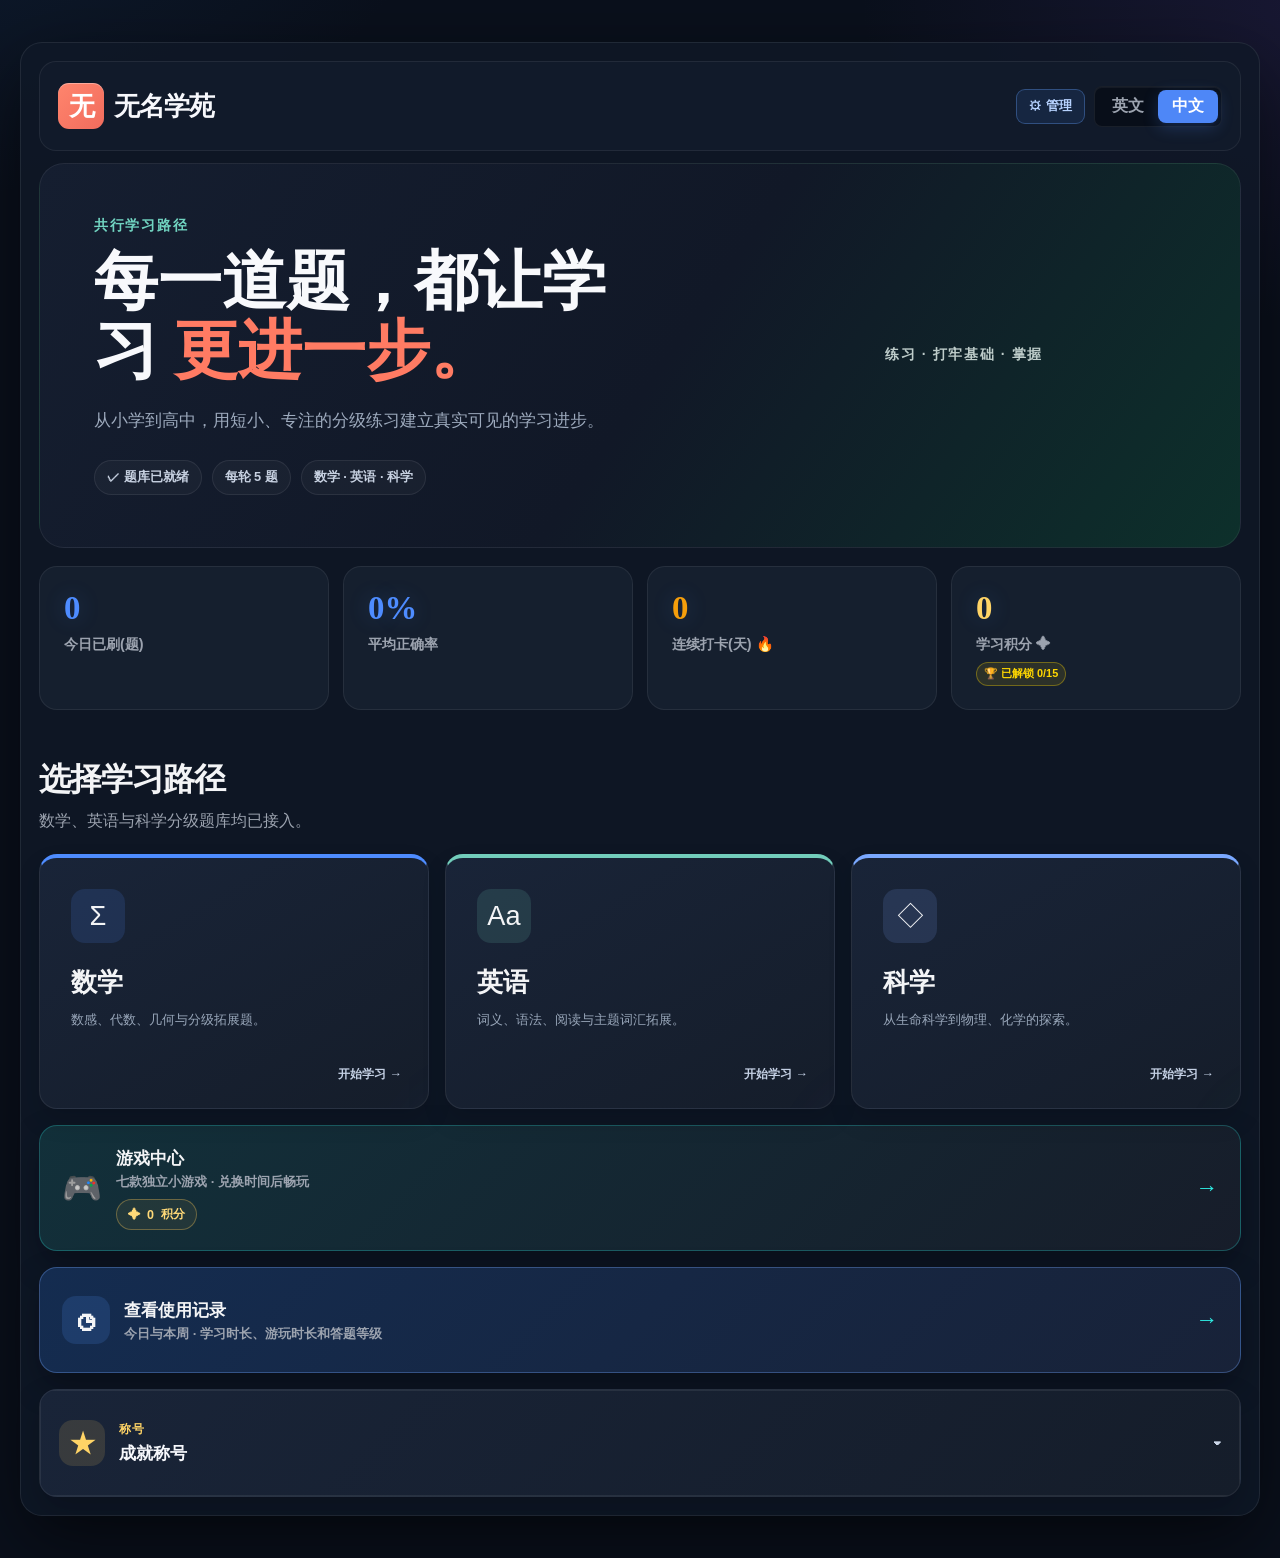
==== commit 8851d03b: "Enhance learning controls and arcade experience" ====
--- a/index.html
+++ b/index.html
@@ -6,10 +6,10 @@
   <title>无名学苑 - 智能学习系统</title>
   <style>
     :root{--primary:#4e8cff;--english:#8b5cf6;--science:#10b981;--success:#10b981;--error:#ef4444;--warning:#f59e0b;--page:#0f1115;--card:#181a20;--input:#23262f;--border:#2e323a;--text:#f3f4f6;--muted:#9ca3af;--gold:#ffd700}
-    *{box-sizing:border-box}body{margin:0;min-height:100vh;min-height:100dvh;padding:24px;background:var(--page);color:var(--text);font-family:-apple-system,BlinkMacSystemFont,"Segoe UI",sans-serif;display:flex;align-items:center;justify-content:center}.app{width:100%;max-width:820px;margin:0;padding:36px;background:var(--card);border:1px solid var(--border);border-radius:12px;box-shadow:0 8px 30px #0006}.header{display:flex;justify-content:space-between;gap:16px;align-items:center;padding-bottom:20px;border-bottom:1px solid var(--border);margin-bottom:22px}.brand{font-size:1.7rem;color:var(--primary);font-weight:700;cursor:pointer}.brand small{font-size:1rem;color:var(--muted);font-weight:400}.lang{display:flex;padding:4px;border-radius:8px;background:var(--input)}button{border:0;border-radius:8px;padding:12px 20px;background:var(--primary);color:#fff;font-weight:700;font-size:1rem;cursor:pointer;transition:.2s}button:hover:not(:disabled){filter:brightness(1.1);transform:translateY(-1px)}button:disabled{opacity:.45;cursor:not-allowed}.lang button{padding:6px 14px;background:transparent;color:var(--muted)}.lang button.active{background:var(--primary);color:#fff}.dashboard,.quiz{padding:20px;border-radius:12px;border:1px solid var(--border);background:linear-gradient(145deg,#1e222d,var(--card))}.stats{display:flex;text-align:center;gap:12px}.stat{flex:1}.value{display:block;font-size:1.7rem;font-weight:800;color:var(--primary)}.label{font-size:.9rem;color:var(--muted)}.badges{border-top:1px dashed var(--border);margin-top:16px;padding-top:16px;display:flex;justify-content:center;gap:8px;flex-wrap:wrap}.badge{padding:6px 11px;border-radius:99px;border:1px solid #4e8cff55;background:#4e8cff1a;color:#78a8ff;font-size:.85rem;font-weight:700}.badge.gold{color:var(--gold);border-color:#ffd70055;background:#ffd7001a}.title{text-align:center;margin:28px 0 8px}.subtitle{text-align:center;color:var(--muted);margin:0 0 20px}.subjects{display:flex;gap:18px}.subject{flex:1;padding:36px 10px;background:var(--input);border:2px solid transparent;border-radius:12px;text-align:center;cursor:pointer;transition:.2s}.subject:hover{transform:translateY(-4px);border-color:var(--primary)}.icon{font-size:2.6rem}.subject strong{display:block;margin-top:12px;font-size:1.2rem}.setup{display:flex;gap:14px}select{flex:1;padding:13px 15px;border-radius:8px;background:var(--input);border:1px solid var(--border);color:var(--text);font-size:1rem}.dots{display:flex;justify-content:center;flex-wrap:wrap;gap:8px;margin:0 0 22px}.dot{width:13px;height:13px;border-radius:50%;background:var(--border);cursor:pointer}.dot.active{background:var(--primary);transform:scale(1.2)}.dot.answered{box-shadow:0 0 0 2px #fff3}.dot.correct{background:var(--success)}.dot.wrong{background:var(--error)}.quiz{text-align:center;border:2px solid transparent}.quiz.correct{border-color:var(--success);background:#10b98110}.quiz.wrong{border-color:var(--error);background:#ef444410}.qsub{color:var(--muted);margin-bottom:16px}.question{font-size:1.45rem;font-weight:650;line-height:1.45;margin-bottom:24px}.passage{text-align:left;padding:16px;background:var(--card);border-left:4px solid var(--english);border-radius:8px;line-height:1.65;margin-bottom:22px}.answer{width:280px;max-width:100%;padding:14px;text-align:center;font-size:1.3rem;border-radius:8px;border:2px solid var(--border);background:var(--card);color:var(--text)}.choices{display:grid;grid-template-columns:1fr 1fr;gap:12px}.choice{background:var(--card);border:2px solid var(--border);color:var(--text);font-weight:500}.choice.selected{background:var(--primary);border-color:var(--primary)}.choice.good{background:var(--success);border-color:var(--success)}.choice.bad{background:var(--error);border-color:var(--error)}.choice.missed{color:var(--success);border-color:var(--success);background:transparent;border-style:dashed}.feedback{margin-top:18px;font-weight:700}.feedback.good{color:var(--success)}.feedback.bad{color:var(--error)}.nav{display:flex;justify-content:center;gap:12px;flex-wrap:wrap;margin-top:22px}.outline{background:transparent;color:var(--text);border:1px solid var(--border)}.score{display:none;padding:16px;border:1px solid;border-radius:12px;text-align:center;font-size:1.2rem;font-weight:800;margin-bottom:18px}.error{display:none;margin-bottom:16px;border:1px solid #ef444477;background:#ef44441a;color:#fecaca;padding:13px;border-radius:8px;line-height:1.5}@media(max-width:620px){body{padding:12px}.app{padding:22px}.header{align-items:flex-start;flex-direction:column}.subjects,.setup,.stats{flex-direction:column}.choices{grid-template-columns:1fr}}
-
-/* Wushuang mode */
-.mode-switch{display:none;align-items:center;gap:8px;margin-right:10px;padding:5px 9px 5px 12px;border:1px solid #ffffff18;border-radius:999px;background:#141820;color:var(--muted);font-size:.82rem;font-weight:800;letter-spacing:.04em;cursor:pointer}.mode-switch .mode-dot{width:18px;height:18px;border-radius:50%;background:#475064;transition:.25s}.mode-switch.is-on{color:#fff1f1;border-color:#ff3b4f88;background:#3b1017;box-shadow:0 0 22px #ff263644}.mode-switch.is-on .mode-dot{background:#ff3045;box-shadow:0 0 14px #ff3045}body.wushuang{--primary:#ff3850;--english:#ff5268;--science:#ff3045;--success:#ff5268;--glow:rgba(255,45,67,.3);background:radial-gradient(900px 520px at 15% -5%,#8e142d66,transparent 62%),radial-gradient(650px 500px at 100% 100%,#6b071b66,transparent 62%),#120b10}body.wushuang .app{background:linear-gradient(145deg,#261319,#120d12);border-color:#ff526344;box-shadow:0 28px 80px #000b,0 0 55px #ff26311c}body.wushuang .app::before{background:linear-gradient(90deg,transparent,#ff1c3a,#ff8b95,transparent)}body.wushuang .dashboard,body.wushuang .quiz{background:linear-gradient(145deg,#32171d,#1a1014);border-color:#ff526344}body.wushuang .setup,body.wushuang .subject{border-color:#ff526322;background:linear-gradient(145deg,#2a161b,#1a1115)}body.wushuang .subject:hover{border-color:#ff5263;box-shadow:0 0 28px #ff263633}body.wushuang .qsub::before{content:'⚠ ';color:#ff5b6d}.app,.app::before,.dashboard,.quiz,.setup,.subject,.score,.mode-switch,body{transition:background .7s ease,border-color .7s ease,box-shadow .7s ease,color .35s ease}
+    [hidden]{display:none!important}*{box-sizing:border-box}body{margin:0;min-height:100vh;min-height:100dvh;padding:24px;background:var(--page);color:var(--text);font-family:-apple-system,BlinkMacSystemFont,"Segoe UI",sans-serif;display:flex;align-items:center;justify-content:center}.app{width:100%;max-width:820px;margin:0;padding:36px;background:var(--card);border:1px solid var(--border);border-radius:12px;box-shadow:0 8px 30px #0006}.header{display:flex;justify-content:space-between;gap:16px;align-items:center;padding-bottom:20px;border-bottom:1px solid var(--border);margin-bottom:22px}.brand{font-size:1.7rem;color:var(--primary);font-weight:700;cursor:pointer}.brand small{font-size:1rem;color:var(--muted);font-weight:400}.lang{display:flex;padding:4px;border-radius:8px;background:var(--input)}button{border:0;border-radius:8px;padding:12px 20px;background:var(--primary);color:#fff;font-weight:700;font-size:1rem;cursor:pointer;transition:.2s}button:hover:not(:disabled){filter:brightness(1.1);transform:translateY(-1px)}button:disabled{opacity:.45;cursor:not-allowed}.lang button{padding:6px 14px;background:transparent;color:var(--muted)}.lang button.active{background:var(--primary);color:#fff}.dashboard,.quiz{padding:20px;border-radius:12px;border:1px solid var(--border);background:linear-gradient(145deg,#1e222d,var(--card))}.stats{display:flex;text-align:center;gap:12px}.stat{flex:1}.value{display:block;font-size:1.7rem;font-weight:800;color:var(--primary)}.label{font-size:.9rem;color:var(--muted)}.badges{border-top:1px dashed var(--border);margin-top:16px;padding-top:16px;display:flex;justify-content:center;gap:8px;flex-wrap:wrap}.badge{padding:6px 11px;border-radius:99px;border:1px solid #4e8cff55;background:#4e8cff1a;color:#78a8ff;font-size:.85rem;font-weight:700}.badge.gold{color:var(--gold);border-color:#ffd70055;background:#ffd7001a}.title{text-align:center;margin:28px 0 8px}.subtitle{text-align:center;color:var(--muted);margin:0 0 20px}.subjects{display:flex;gap:18px}.subject{flex:1;padding:36px 10px;background:var(--input);border:2px solid transparent;border-radius:12px;text-align:center;cursor:pointer;transition:.2s}.subject:hover{transform:translateY(-4px);border-color:var(--primary)}.icon{font-size:2.6rem}.subject strong{display:block;margin-top:12px;font-size:1.2rem}.setup{display:flex;gap:14px}select{flex:1;padding:13px 15px;border-radius:8px;background:var(--input);border:1px solid var(--border);color:var(--text);font-size:1rem}.dots{display:flex;justify-content:center;flex-wrap:wrap;gap:8px;margin:0 0 22px}.dot{width:13px;height:13px;border-radius:50%;background:var(--border);cursor:pointer}.dot.active{background:var(--primary);transform:scale(1.2)}.dot.answered{box-shadow:0 0 0 2px #fff3}.dot.correct{background:var(--success)}.dot.wrong{background:var(--error)}.quiz{text-align:center;border:2px solid transparent}.quiz.correct{border-color:var(--success);background:#10b98110}.quiz.wrong{border-color:var(--error);background:#ef444410}.qsub{color:var(--muted);margin-bottom:16px}.question{font-size:1.45rem;font-weight:650;line-height:1.45;margin-bottom:24px}.passage{text-align:left;padding:16px;background:var(--card);border-left:4px solid var(--english);border-radius:8px;line-height:1.65;margin-bottom:22px}.answer{width:280px;max-width:100%;padding:14px;text-align:center;font-size:1.3rem;border-radius:8px;border:2px solid var(--border);background:var(--card);color:var(--text)}.choices{display:grid;grid-template-columns:1fr 1fr;gap:12px}.choice{background:var(--card);border:2px solid var(--border);color:var(--text);font-weight:500}.choice.selected{background:var(--primary);border-color:var(--primary)}.choice.good{background:var(--success);border-color:var(--success)}.choice.bad{background:var(--error);border-color:var(--error)}.choice.missed{color:var(--success);border-color:var(--success);background:transparent;border-style:dashed}.feedback{margin-top:18px;font-weight:700}.feedback.good{color:var(--success)}.feedback.bad{color:var(--error)}.nav{display:flex;justify-content:center;gap:12px;flex-wrap:wrap;margin-top:22px}.outline{background:transparent;color:var(--text);border:1px solid var(--border)}.score{display:none;padding:16px;border:1px solid;border-radius:12px;text-align:center;font-size:1.2rem;font-weight:800;margin-bottom:18px}.error{display:none;margin-bottom:16px;border:1px solid #ef444477;background:#ef44441a;color:#fecaca;padding:13px;border-radius:8px;line-height:1.5}@media(max-width:620px){body{padding:12px}.app{padding:22px}.header{align-items:flex-start;flex-direction:column}.subjects,.setup,.stats{flex-direction:column}.choices{grid-template-columns:1fr}}
+
+/* Hard mode */
+.mode-switch{display:none;align-items:center;gap:8px;margin-right:10px;padding:5px 9px 5px 12px;border:1px solid #ffffff18;border-radius:999px;background:#141820;color:var(--muted);font-size:.82rem;font-weight:800;letter-spacing:.04em;cursor:pointer}.mode-switch .mode-dot{width:18px;height:18px;border-radius:50%;background:#475064;transition:.25s}.mode-switch.is-on{color:#fff1f1;border-color:#ff3b4f88;background:#3b1017;box-shadow:0 0 22px #ff263644}.mode-switch.is-on .mode-dot{background:#ff3045;box-shadow:0 0 14px #ff3045}body.hard-mode{--primary:#ff3850;--english:#ff5268;--science:#ff3045;--success:#ff5268;--glow:rgba(255,45,67,.3);background:radial-gradient(900px 520px at 15% -5%,#8e142d66,transparent 62%),radial-gradient(650px 500px at 100% 100%,#6b071b66,transparent 62%),#120b10}body.hard-mode .app{background:linear-gradient(145deg,#261319,#120d12);border-color:#ff526344;box-shadow:0 28px 80px #000b,0 0 55px #ff26311c}body.hard-mode .app::before{background:linear-gradient(90deg,transparent,#ff1c3a,#ff8b95,transparent)}body.hard-mode .dashboard,body.hard-mode .quiz{background:linear-gradient(145deg,#32171d,#1a1014);border-color:#ff526344}body.hard-mode .setup,body.hard-mode .subject{border-color:#ff526322;background:linear-gradient(145deg,#2a161b,#1a1115)}body.hard-mode .subject:hover{border-color:#ff5263;box-shadow:0 0 28px #ff263633}body.hard-mode .qsub::before{content:'⚠ ';color:#ff5b6d}.app,.app::before,.dashboard,.quiz,.setup,.subject,.score,.mode-switch,body{transition:background .7s ease,border-color .7s ease,box-shadow .7s ease,color .35s ease}
 @media(max-width:620px){.mode-switch{margin-right:0}.header>div:last-child{display:flex;flex-wrap:wrap;gap:8px}.mode-switch{order:-1}}
 </style>
   <style>
@@ -23,15 +23,15 @@
     .achievement-card:hover:not(:disabled){border-color:#9b6cff}.achievement-card.locked{filter:grayscale(1);opacity:.48;cursor:not-allowed}
     .achievement-card.equipped{border-color:var(--gold);box-shadow:0 0 0 1px #ffd70055;background:#ffd70010}
     .achievement-icon{font-size:1.8rem;flex:0 0 34px;text-align:center}.achievement-copy{min-width:0}.achievement-name{display:block;font-weight:800}.achievement-desc{display:block;color:var(--muted);font-size:.78rem;line-height:1.35;margin-top:3px}.achievement-state{display:block;color:var(--gold);font-size:.75rem;margin-top:4px}
-    .arcade-entry{display:flex;width:100%;align-items:center;justify-content:space-between;gap:18px;margin-top:18px;padding:22px;border:1px solid #2ee9e144;border-radius:20px;background:linear-gradient(135deg,#12303a,#171d2a);color:var(--text);text-align:left;box-shadow:0 14px 32px #0004;transition:.25s}.arcade-entry:hover{transform:translateY(-3px);border-color:#2ee9e1;box-shadow:0 18px 38px #0007,0 0 26px #2ee9e122}.arcade-entry-copy{display:flex;align-items:center;gap:15px}.arcade-entry-icon{display:grid;place-items:center;width:52px;height:52px;border-radius:16px;background:#2ee9e116;font-size:1.9rem}.arcade-entry-title{display:block;font-size:1.08rem;font-weight:900}.arcade-entry-sub{display:block;margin-top:4px;color:var(--muted);font-size:.8rem}.points-pill{display:inline-flex;align-items:center;gap:7px;margin-top:9px;padding:6px 11px;border:1px solid #ffc85755;border-radius:999px;background:#ffc85712;color:#ffd978;font-size:.78rem;font-weight:850}.arcade-entry-arrow{color:#2ee9e1;font-size:1.4rem;font-weight:900}
-    .exchange-modal{position:fixed;inset:0;z-index:50;display:grid;place-items:center;padding:20px;background:#05070bd9;backdrop-filter:blur(16px);animation:exchange-fade .22s ease}.exchange-modal[hidden]{display:none}.exchange-card{position:relative;width:min(100%,520px);padding:30px;border:1px solid #ffffff18;border-radius:24px;background:linear-gradient(145deg,#202838,#111720);box-shadow:0 30px 90px #000c,0 0 42px #2ee9e11a}.exchange-close{position:absolute;right:16px;top:16px;width:38px;height:38px;padding:0;border:1px solid #ffffff18;background:#ffffff09;color:#dce6f7}.exchange-icon{font-size:2.8rem}.exchange-card h2{margin:14px 0 8px;font-size:1.7rem}.exchange-copy{margin:0;color:var(--muted);line-height:1.65}.exchange-balance{display:flex;justify-content:space-between;align-items:center;gap:16px;margin:22px 0;padding:16px 18px;border:1px solid #ffc85738;border-radius:14px;background:#ffc8570d}.exchange-balance strong{font-size:1.35rem;color:#ffd978}.exchange-picker{display:grid;grid-template-columns:1fr auto;gap:12px;align-items:end}.exchange-picker label{display:grid;gap:8px;color:#b8c3d5;font-size:.82rem;font-weight:800}.exchange-picker select{width:100%}.exchange-cost{min-width:105px;padding:12px;border:1px solid #ffffff12;border-radius:11px;background:#0c1119;text-align:center;color:#2ee9e1;font-weight:900}.exchange-action{width:100%;margin-top:18px;padding:14px;background:linear-gradient(135deg,#20bdb7,#4e8cff);box-shadow:0 12px 30px #2ee9e133}.exchange-action:disabled{filter:none}.exchange-note{margin:13px 0 0;color:#8290a6;font-size:.76rem;line-height:1.55;text-align:center}.exchange-active{margin:18px 0 0;padding:13px;border:1px solid #36d98b55;border-radius:12px;background:#36d98b10;color:#8ff0bd;text-align:center;font-weight:800}.reward-track{display:block;width:100%;height:6px;margin-top:13px;overflow:hidden;border-radius:999px;background:#ffffff0d}.reward-track i{display:block;height:100%;width:0;border-radius:inherit;background:linear-gradient(90deg,#ffc857,#2ee9e1);transition:width .3s}.reward-hint{display:block;margin-top:7px;color:#9ca9bc;font-size:.7rem}@keyframes exchange-fade{from{opacity:0}to{opacity:1}}
-    @media(max-width:620px){.achievement-grid{grid-template-columns:1fr}.arcade-entry{padding:16px}.arcade-entry-sub{max-width:210px}.exchange-card{padding:26px 20px}.exchange-picker{grid-template-columns:1fr}.exchange-cost{width:100%}}
-
-    /* Nameless Academy cover and administrator console */
-    .cover{position:fixed;inset:0;z-index:100;display:grid;place-items:center;padding:24px;background:radial-gradient(850px 520px at 50% 28%,#294f9655,transparent 66%),linear-gradient(145deg,#070b13,#11182a);transition:opacity .55s ease,visibility .55s ease}.cover[hidden]{display:none}.cover.is-leaving{opacity:0;visibility:hidden}.cover-card{text-align:center}.cover-mark{display:grid;place-items:center;width:88px;height:88px;margin:0 auto 26px;border:1px solid #67a1ff55;border-radius:28px;background:linear-gradient(145deg,#243b68,#10182a);color:#79abff;font-size:2.8rem;box-shadow:0 22px 70px #000b,0 0 50px #4e8cff33}.cover h1{margin:0;color:#f8fbff;font-size:clamp(3rem,9vw,6.5rem);letter-spacing:.08em;text-shadow:0 0 34px #4e8cff55}.cover p{margin:16px 0 30px;color:#9eabc1;letter-spacing:.22em}.cover-enter{min-width:180px;background:linear-gradient(135deg,#3279f2,#6e92ff);box-shadow:0 14px 38px #3279f244}
-    .admin-entry{display:flex;align-items:center;gap:7px;padding:8px 12px;border:1px solid #4e8cff44;border-radius:9px;background:#4e8cff12;color:#9ec0ff;font-size:.8rem;box-shadow:none}.admin-entry.active{background:linear-gradient(135deg,#246fe6,#4e8cff);color:#fff;border-color:#76a8ff;box-shadow:0 0 22px #4e8cff55}.admin-badge{display:none;margin-left:4px;padding:4px 8px;border:1px solid #75a8ff66;border-radius:999px;background:#4e8cff18;color:#91b8ff;font:800 .62rem/1 sans-serif}.admin-mode .admin-badge{display:inline-block}.admin-modal{position:fixed;inset:0;z-index:80;display:grid;place-items:center;padding:20px;background:#05070bdf;backdrop-filter:blur(16px)}.admin-modal[hidden]{display:none}.admin-card{position:relative;width:min(100%,510px);max-height:calc(100vh - 40px);overflow:auto;padding:30px;border:1px solid #4e8cff44;border-radius:24px;background:linear-gradient(145deg,#1b2943,#101725);box-shadow:0 30px 90px #000c,0 0 50px #4e8cff20}.admin-close{position:absolute;right:16px;top:16px;width:38px;height:38px;padding:0;background:#ffffff0b}.admin-shield{font-size:2.4rem}.admin-card h2{margin:8px 0}.admin-copy{margin:0 0 22px;color:#aebbd0;line-height:1.6}.admin-form{display:grid;gap:13px}.admin-form label,.admin-tools label{display:grid;gap:7px;color:#b9c8df;font-size:.8rem;font-weight:800}.admin-form input,.admin-tools input{width:100%;padding:13px 14px;border:1px solid #3d5377;border-radius:10px;background:#0b111c;color:#fff;font:inherit;outline:none}.admin-form input:focus,.admin-tools input:focus{border-color:#67a1ff;box-shadow:0 0 0 4px #4e8cff22}.admin-primary{width:100%;background:linear-gradient(135deg,#286fe0,#679dff)}.admin-message{min-height:1.2em;margin:12px 0 0;color:#ff8797;font-size:.82rem;text-align:center}.admin-message.ok{color:#7edca9}.admin-tools{display:grid;grid-template-columns:1fr 1fr;gap:13px}.admin-tools .full{grid-column:1/-1}.admin-divider{height:1px;margin:22px 0;background:#ffffff12}.admin-secondary-row{display:flex;align-items:center;justify-content:space-between;gap:12px}.admin-secondary-row span{color:#88b9ff;font-weight:800}.password-icon{display:inline-flex;align-items:center;gap:7px;padding:9px 11px;background:#ffffff09;color:#aebbd0;border-color:#ffffff14;box-shadow:none;font-size:.78rem}.admin-exit{background:#253249;color:#dce8fa}#adminExitForm,#passwordChangeForm{margin-top:14px}
-    body.admin-mode{--primary:#2388ff;--english:#3097ff;--science:#38a6ff;--success:#2f9dff;--glow:rgba(35,136,255,.34);background:radial-gradient(900px 540px at 12% -8%,#1672d877,transparent 64%),radial-gradient(720px 500px at 100% 100%,#064fa466,transparent 64%),#07111e}body.admin-mode .topbar,body.admin-mode .panel{border-color:#3695ff55;background:linear-gradient(145deg,#142b49,#091522)}body.admin-mode .achievement-toggle{background:linear-gradient(135deg,#1676dc,#58a6ff)}body.admin-mode .arcade-entry{background:linear-gradient(135deg,#0c3b68,#142844);border-color:#41a4ff66}body.admin-mode .brand-mark{background:#2388ff}
-    @media(max-width:620px){.admin-tools{grid-template-columns:1fr}.admin-tools .full{grid-column:auto}.admin-card{padding:28px 20px}.cover h1{letter-spacing:.04em}.admin-entry{font-size:0;padding:9px}.admin-entry:first-letter{font-size:.9rem}}
+    .game-entry{display:flex;width:100%;align-items:center;justify-content:space-between;gap:18px;margin-top:18px;padding:20px 22px;border:1px solid #2ee9e144;border-radius:16px;background:linear-gradient(135deg,#12303a,#171d2a);color:var(--text);text-align:left;text-decoration:none;box-shadow:0 14px 32px #0004;transition:.25s}.game-entry:hover{transform:translateY(-3px);border-color:#2ee9e1;box-shadow:0 18px 38px #0007,0 0 26px #2ee9e122}.game-entry-copy{display:flex;align-items:center;gap:14px}.game-entry-icon{font-size:2rem}.game-entry-title{display:block;font-size:1.08rem;font-weight:900}.game-entry-sub{display:block;margin-top:3px;color:var(--muted);font-size:.82rem}.game-entry-arrow{color:#2ee9e1;font-size:1.4rem;font-weight:900}.points-pill{display:inline-flex;align-items:center;gap:7px;margin-top:8px;padding:6px 11px;border:1px solid #ffc85755;border-radius:999px;background:#ffc85712;color:#ffd978;font-size:.78rem;font-weight:850}
+    .exchange-modal{position:fixed;inset:0;z-index:50;display:grid;place-items:center;padding:20px;background:#05070bd9;backdrop-filter:blur(16px);animation:exchange-fade .22s ease}.exchange-modal[hidden]{display:none}.exchange-card{position:relative;width:min(100%,520px);padding:30px;border:1px solid #ffffff18;border-radius:24px;background:linear-gradient(145deg,#202838,#111720);box-shadow:0 30px 90px #000c,0 0 42px #2ee9e11a}.exchange-close{position:absolute;right:16px;top:16px;width:38px;height:38px;padding:0;border:1px solid #ffffff18;background:#ffffff09;color:#dce6f7}.exchange-icon{font-size:2.8rem}.exchange-card h2{margin:14px 0 8px;font-size:1.7rem}.exchange-copy{margin:0;color:var(--muted);line-height:1.65}.exchange-balance{display:flex;justify-content:space-between;align-items:center;gap:16px;margin:22px 0;padding:16px 18px;border:1px solid #ffc85738;border-radius:14px;background:#ffc8570d}.exchange-balance strong{font-size:1.35rem;color:#ffd978}.exchange-picker{display:grid;grid-template-columns:1fr auto;gap:12px;align-items:end}.exchange-picker label{display:grid;gap:8px;color:#b8c3d5;font-size:.82rem;font-weight:800}.exchange-picker select{width:100%}.exchange-cost{min-width:105px;padding:12px;border:1px solid #ffffff12;border-radius:11px;background:#0c1119;text-align:center;color:#2ee9e1;font-weight:900}.exchange-action{width:100%;margin-top:18px;padding:14px;background:linear-gradient(135deg,#20bdb7,#4e8cff);box-shadow:0 12px 30px #2ee9e133}.exchange-action:disabled{filter:none}.exchange-note{margin:13px 0 0;color:#8290a6;font-size:.76rem;line-height:1.55;text-align:center}.exchange-active{margin:18px 0 0;padding:13px;border:1px solid #36d98b55;border-radius:12px;background:#36d98b10;color:#8ff0bd;text-align:center;font-weight:800}@keyframes exchange-fade{from{opacity:0}to{opacity:1}}
+    @media(max-width:620px){.achievement-grid{grid-template-columns:1fr}.game-entry{padding:16px}.game-entry-sub{max-width:210px}.exchange-card{padding:26px 20px}.exchange-picker{grid-template-columns:1fr}.exchange-cost{width:100%}}
+
+    /* Cover and administrator console */
+    .cover{position:fixed;inset:0;z-index:100;display:grid;place-items:center;padding:24px;background:radial-gradient(850px 520px at 50% 28%,#294f9655,transparent 66%),linear-gradient(145deg,#070b13,#11182a);transition:opacity .55s ease,visibility .55s ease}.cover.is-leaving{opacity:0;visibility:hidden}.cover-card{text-align:center}.cover-mark{display:grid;place-items:center;width:88px;height:88px;margin:0 auto 26px;border:1px solid #67a1ff55;border-radius:28px;background:linear-gradient(145deg,#243b68,#10182a);color:#79abff;font-size:2.8rem;box-shadow:0 22px 70px #000b,0 0 50px #4e8cff33}.cover h1{margin:0;color:#f8fbff;font-size:clamp(3rem,9vw,6.5rem);letter-spacing:.08em;text-shadow:0 0 34px #4e8cff55}.cover p{margin:16px 0 30px;color:#9eabc1;letter-spacing:.22em}.cover-enter{min-width:180px;background:linear-gradient(135deg,#3279f2,#6e92ff);box-shadow:0 14px 38px #3279f244}.header-actions{display:flex;align-items:center;gap:9px}.admin-entry{display:flex;align-items:center;gap:7px;padding:8px 12px;border:1px solid #4e8cff44;border-radius:9px;background:#4e8cff12;color:#9ec0ff;font-size:.8rem;box-shadow:none}.admin-entry.active{background:linear-gradient(135deg,#246fe6,#4e8cff);color:#fff;border-color:#76a8ff;box-shadow:0 0 22px #4e8cff55}.admin-modal{position:fixed;inset:0;z-index:80;display:grid;place-items:center;padding:20px;background:#05070bdf;backdrop-filter:blur(16px)}.admin-modal[hidden]{display:none}.admin-card{position:relative;width:min(100%,510px);padding:30px;border:1px solid #4e8cff44;border-radius:24px;background:linear-gradient(145deg,#1b2943,#101725);box-shadow:0 30px 90px #000c,0 0 50px #4e8cff20}.admin-close{position:absolute;right:16px;top:16px;width:38px;height:38px;padding:0;background:#ffffff0b}.admin-card h2{margin:8px 0}.admin-copy{margin:0 0 22px;color:#aebbd0;line-height:1.6}.admin-form{display:grid;gap:13px}.admin-form label{display:grid;gap:7px;color:#b9c8df;font-size:.8rem;font-weight:800}.admin-form input{width:100%;padding:13px 14px;border:1px solid #3d5377;border-radius:10px;background:#0b111c;color:#fff;font:inherit;outline:none}.admin-form input:focus{border-color:#67a1ff;box-shadow:0 0 0 4px #4e8cff22}.admin-primary{width:100%;background:linear-gradient(135deg,#286fe0,#679dff)}.admin-message{min-height:1.2em;margin:12px 0 0;color:#ff8797;font-size:.82rem;text-align:center}.admin-message.ok{color:#7edca9}.admin-tools{display:grid;grid-template-columns:1fr 1fr;gap:13px}.admin-tools .full{grid-column:1/-1}.admin-divider{height:1px;margin:22px 0;background:#ffffff12}.admin-secondary-row{display:flex;align-items:center;justify-content:space-between;gap:12px}.password-icon{display:inline-flex;align-items:center;gap:7px;padding:9px 11px;background:#ffffff09;color:#aebbd0;border-color:#ffffff14;box-shadow:none;font-size:.78rem}.admin-exit{background:#253249;color:#dce8fa}.admin-badge{display:none;margin-left:8px;padding:4px 8px;border:1px solid #75a8ff66;border-radius:999px;background:#4e8cff18;color:#91b8ff;font-size:.68rem;vertical-align:middle}.admin-mode .admin-badge{display:inline-block}
+    .admin-tools label{display:grid;gap:7px;color:#b9c8df;font-size:.8rem;font-weight:800}.admin-tools input{width:100%;padding:13px 14px;border:1px solid #3d5377;border-radius:10px;background:#0b111c;color:#fff;font:inherit;outline:none}.admin-tools input:focus{border-color:#67a1ff;box-shadow:0 0 0 4px #4e8cff22}
+    body.admin-mode{--primary:#2388ff;--english:#3097ff;--science:#38a6ff;--success:#2f9dff;--glow:rgba(35,136,255,.34);background:radial-gradient(900px 540px at 12% -8%,#1672d877,transparent 64%),radial-gradient(720px 500px at 100% 100%,#064fa466,transparent 64%),#07111e}body.admin-mode .app,body.admin-mode.hard-mode .app{background:linear-gradient(145deg,#142b49,#091522);border-color:#3695ff66;box-shadow:0 28px 90px #000c,0 0 65px #1688ff28}body.admin-mode .app::before,body.admin-mode.hard-mode .app::before{background:linear-gradient(90deg,transparent,#2494ff,#83c1ff,transparent)}body.admin-mode .dashboard,body.admin-mode .quiz,body.admin-mode.hard-mode .dashboard,body.admin-mode.hard-mode .quiz{background:linear-gradient(145deg,#173b64,#0d2037);border-color:#3a9cff55}body.admin-mode .subject,body.admin-mode.hard-mode .subject,body.admin-mode .setup,body.admin-mode.hard-mode .setup{background:linear-gradient(145deg,#173454,#0c1c30);border-color:#3798ff33}body.admin-mode .achievement-toggle{background:linear-gradient(135deg,#1676dc,#58a6ff)}body.admin-mode .game-entry{background:linear-gradient(135deg,#0c3b68,#142844);border-color:#41a4ff66}.admin-mode .mode-switch.is-on{background:#0d3e70;border-color:#4aa8ff;color:#fff}.admin-mode .mode-switch.is-on .mode-dot{background:#72b7ff;box-shadow:0 0 14px #39a0ff}
+    @media(max-width:620px){.header-actions{width:100%;flex-wrap:wrap}.admin-entry{margin-left:auto}.admin-tools{grid-template-columns:1fr}.admin-tools .full{grid-column:auto}.admin-card{padding:28px 20px}.cover h1{letter-spacing:.04em}}
 
     /* Refined learning workspace */
     :root{--surface:#1c2029;--surface-raised:#242a36;--glow:rgba(78,140,255,.22)}
@@ -40,130 +40,85 @@
     .app::before{content:"";position:absolute;inset:0 0 auto;height:2px;background:linear-gradient(90deg,transparent,var(--primary),var(--english),transparent);opacity:.85}
     .header{position:relative;margin-bottom:28px;padding-bottom:22px}.brand{letter-spacing:-.04em}.lang{border:1px solid #ffffff0d;box-shadow:inset 0 1px #ffffff0d}.lang button.active{box-shadow:0 5px 16px var(--glow)}
     button{border:1px solid #ffffff12;box-shadow:0 8px 18px #0003;transition:transform .2s ease,filter .2s ease,box-shadow .2s ease}button:hover:not(:disabled){box-shadow:0 12px 24px #0005}.dashboard{padding:24px;background:linear-gradient(135deg,#263044 0%,#1b202b 60%,#171a21 100%);border-color:#ffffff13;box-shadow:inset 0 1px #ffffff0d}.value{font-size:2rem;text-shadow:0 0 22px var(--glow)}.badges{margin-top:20px;padding-top:18px}.achievement-entry{border-color:#ffffff12;border-radius:16px;background:#141820;box-shadow:0 14px 32px #0003}.achievement-toggle{background:linear-gradient(135deg,#5f46e8,#8b5cf6);box-shadow:none}.title{font-size:1.75rem;letter-spacing:-.03em;margin-top:34px}.subtitle{max-width:560px;margin-left:auto;margin-right:auto;line-height:1.65}.subjects{gap:16px}.subject{position:relative;overflow:hidden;padding:34px 16px;background:linear-gradient(150deg,#282e3a,#202530);border-color:#ffffff0b;border-radius:18px;box-shadow:0 12px 24px #0002}.subject::after{content:"";position:absolute;inset:auto -35% -55% auto;width:140px;height:140px;border-radius:50%;background:var(--primary);filter:blur(36px);opacity:.12}.subject:nth-child(2)::after{background:var(--english)}.subject:nth-child(3)::after{background:var(--science)}.subject:hover{box-shadow:0 18px 34px #0006}.setup{padding:24px;border:1px solid #ffffff12;border-radius:18px;background:var(--surface)}select{border-color:#ffffff14;background:#151922;box-shadow:inset 0 1px #ffffff08}.dots{gap:12px;margin-bottom:24px}.dot{width:11px;height:11px;background:#3c4352;transition:transform .2s ease,background .2s ease,box-shadow .2s ease}.dot.active{box-shadow:0 0 0 5px var(--glow)}.quiz{padding:40px 34px;min-height:300px;background:linear-gradient(145deg,#252c38,#1c212b);border-color:#ffffff12;box-shadow:0 20px 44px #0003;animation:quiz-enter .28s ease both}.qsub{text-transform:uppercase;letter-spacing:.08em;font-size:.78rem;font-weight:700}.question{font-size:clamp(1.45rem,3.2vw,2rem);letter-spacing:-.025em;max-width:680px;margin-left:auto;margin-right:auto}.passage{max-width:680px;margin-left:auto;margin-right:auto;background:#141820;border-color:var(--english);box-shadow:inset 0 1px #ffffff08}.answer{border-color:#ffffff14;background:#141820;box-shadow:inset 0 1px #ffffff08}.answer:focus{outline:none;border-color:var(--primary);box-shadow:0 0 0 4px var(--glow)}.choices{max-width:680px;margin-left:auto;margin-right:auto;gap:14px}.choice{min-height:58px;background:#171c25;border-color:#ffffff12}.choice:hover:not(:disabled){border-color:var(--primary);background:#263852}.nav{margin-top:26px}.outline{background:#ffffff08}.score{border-radius:16px;box-shadow:0 14px 30px #0003}.error{border-radius:14px}@keyframes app-enter{from{opacity:0;transform:translateY(14px)}to{opacity:1;transform:translateY(0)}}@keyframes quiz-enter{from{opacity:.3;transform:translateY(8px)}to{opacity:1;transform:translateY(0)}}@media(max-width:620px){body{padding:14px 10px;align-items:flex-start}.app{padding:24px 18px;border-radius:18px}.header{margin-bottom:22px}.brand{font-size:1.45rem}.dashboard,.quiz{padding:22px 18px}.stats{gap:16px}.value{font-size:1.7rem}.subjects{gap:12px}.subject{padding:24px 16px}.title{font-size:1.5rem;margin-top:28px}.question{font-size:1.42rem}.choices{gap:10px}.choice{min-height:54px}.nav{gap:10px}.nav button{flex:1;padding:12px 10px}}
-  </style>
-  <style>
-    :root{--coral:#f47a62;--mint:#78ccb0;--yellow:#f2c75c;--paper:#171f2d;--ink:#f7f6ef;--soft:#111927}
-    body{align-items:flex-start;padding:28px 18px 60px;background:radial-gradient(900px 520px at 8% -8%,#26497566,transparent 63%),radial-gradient(820px 560px at 100% 10%,#66439d44,transparent 68%),#0c121d}
-    .app{max-width:1120px;padding:0;background:transparent;border:0;box-shadow:none;overflow:visible}
-    .topbar{position:sticky;top:14px;z-index:20;display:flex;align-items:center;gap:18px;padding:14px 16px;margin-bottom:22px;border:1px solid #ffffff16;border-radius:18px;background:#121a27e8;backdrop-filter:blur(18px);box-shadow:0 18px 48px #0005}
-    .brand{display:flex;align-items:center;gap:12px;font-family:Georgia,serif;font-size:1.16rem;color:var(--ink);letter-spacing:-.02em}
-    .brand-mark{width:40px;height:40px;display:grid;place-items:center;border-radius:13px 13px 13px 4px;background:var(--coral);font-family:Georgia,serif;font-weight:900;color:white;box-shadow:inset 0 -3px #0002}
-    .brand-copy{line-height:1.05}.brand-copy small{display:block;margin-top:5px;font:800 .53rem/1 sans-serif;letter-spacing:.16em;text-transform:uppercase;color:var(--muted)}
-    .crumb{color:var(--muted);font-size:.8rem;font-weight:700}.top-actions{margin-left:auto;display:flex;align-items:center;gap:9px}
-    .mode-switch{margin:0;background:#1b2534}.lang{border:1px solid #ffffff12}
-    .panel{border:1px solid #ffffff12;border-radius:24px;background:linear-gradient(145deg,#171f2d,#111823);box-shadow:0 24px 70px #0005}
-    .home-hero{display:grid;grid-template-columns:1.08fr .92fr;min-height:330px;overflow:hidden;margin-bottom:18px}
-    .hero-copy{padding:48px 46px}.eyebrow{margin:0 0 12px;color:var(--mint);font-size:.68rem;font-weight:900;letter-spacing:.18em;text-transform:uppercase}
-    .hero-copy h1{max-width:610px;margin:0;font-family:Georgia,serif;font-size:clamp(2.2rem,5vw,4rem);line-height:1.02;letter-spacing:-.045em}.hero-copy h1 span{color:var(--coral)}
-    .hero-copy>p:not(.eyebrow){max-width:590px;margin:18px 0 24px;color:#aeb9c9;line-height:1.75;font-size:.96rem}
-    .hero-chips{display:flex;flex-wrap:wrap;gap:8px}.hero-chip{padding:8px 11px;border:1px solid #ffffff14;border-radius:999px;background:#ffffff08;color:#cdd5df;font-size:.72rem;font-weight:800}
-    .path-visual{position:relative;min-height:330px;overflow:hidden;background:radial-gradient(circle at 66% 25%,#78ccb02d,transparent 33%),linear-gradient(145deg,#173329,#0f211c)}
-    .path-visual:before{content:"";position:absolute;inset:18px;background-image:radial-gradient(#ffffff24 1px,transparent 1px);background-size:20px 20px;mask-image:linear-gradient(90deg,transparent,#000)}
-    .path-line{position:absolute;left:8%;top:38%;width:82%;height:38%;border:2px dashed #ffffff3b;border-color:#ffffff3b transparent transparent;border-radius:50%;transform:rotate(-8deg)}
-    .path-node{position:absolute;display:grid;place-items:center;border:5px solid #193328;border-radius:50%;background:#274a3f;font-weight:900;box-shadow:0 0 0 1px #ffffff20}
-    .path-node.one{left:12%;bottom:18%;width:50px;height:50px;background:var(--mint);color:#10251e}.path-node.two{left:46%;top:22%;width:76px;height:76px;background:var(--coral);font-size:1.5rem;box-shadow:0 0 0 10px #f47a6222}.path-node.three{right:12%;bottom:20%;width:54px;height:54px;background:var(--yellow);color:#242011}
-    .path-label{position:absolute;color:#c8d5cf;font-size:.68rem;font-weight:800}.path-label.one{left:9%;bottom:9%}.path-label.two{left:43%;top:47%;color:white}.path-label.three{right:8%;bottom:10%}
-    .stats{display:grid;grid-template-columns:repeat(4,1fr);gap:12px;margin:18px 0}.stat{padding:20px 22px;text-align:left;border:1px solid #ffffff10;border-radius:18px;background:#151e2b}.stat .value{font-family:Georgia,serif;font-size:2rem}.stat .label{display:block;margin-top:5px;font-size:.76rem}
-    .section-heading{display:flex;align-items:end;justify-content:space-between;margin:36px 2px 17px}.section-heading h2{margin:0;font-family:Georgia,serif;font-size:1.75rem}.section-heading p{margin:6px 0 0;color:var(--muted);font-size:.82rem}.source-pill{padding:8px 10px;border-radius:8px;background:#78ccb018;color:#9ee0ca;border:1px solid #78ccb03a;font-size:.67rem;font-weight:900;letter-spacing:.08em;text-transform:uppercase}
-    .subjects{display:grid;grid-template-columns:repeat(3,1fr);gap:14px}.subject{position:relative;min-height:225px;padding:26px;text-align:left;border:1px solid #ffffff12;border-radius:20px;background:linear-gradient(145deg,#1b2533,#131b27);overflow:hidden}
-    .subject:hover{border-color:var(--accent,var(--primary));box-shadow:0 20px 42px #0005}.subject:before{content:"";position:absolute;inset:0 0 auto;height:4px;background:var(--accent,var(--primary))}.subject:after{content:"";position:absolute;width:150px;height:150px;right:-55px;bottom:-65px;border-radius:50%;background:var(--accent,var(--primary));filter:blur(42px);opacity:.18}
-    .subject .icon{width:48px;height:48px;display:grid;place-items:center;border-radius:14px;background:color-mix(in srgb,var(--accent,var(--primary)) 19%,transparent);font-size:1.55rem}.subject strong{font-family:Georgia,serif;font-size:1.45rem}.subject p{position:relative;z-index:1;margin:10px 0 18px;color:var(--muted);font-size:.78rem;line-height:1.55}.subject-meta{display:flex;gap:8px;flex-wrap:wrap}.subject-meta span{padding:6px 8px;border-radius:7px;background:#ffffff08;color:#c4ceda;font-size:.66rem;font-weight:800}
-    .achievement-entry{margin-top:18px;background:#111927}.dashboard{padding:0;border:0;background:transparent}.badges{display:none}
-    .setup-shell{padding:34px}.back-link{padding:0;margin-bottom:26px;background:none;border:0;box-shadow:none;color:var(--muted);font-size:.78rem}.setup-hero{display:flex;align-items:center;gap:17px;margin-bottom:26px}.setup-icon{width:58px;height:58px;display:grid;place-items:center;border-radius:17px;background:#f47a6222;font-size:1.8rem}.setup-hero h1{margin:2px 0 6px;font-family:Georgia,serif;font-size:2.25rem}.setup-hero p:last-child{margin:0;color:var(--muted)}
-    .setup-grid{display:grid;grid-template-columns:.9fr 1.1fr;gap:16px}.level-picker,.level-preview{padding:24px;border:1px solid #ffffff10;border-radius:18px;background:#0f1723}.field-label{display:block;margin-bottom:9px;color:var(--muted);font-size:.67rem;font-weight:900;letter-spacing:.13em;text-transform:uppercase}.level-picker select{width:100%;margin-bottom:16px}.start-wide{width:100%;min-height:50px;background:var(--coral)}
-    .level-preview{position:relative;overflow:hidden}.level-preview h2{margin:12px 0 8px;font-family:Georgia,serif;font-size:1.65rem}.level-preview p{max-width:520px;margin:0;color:var(--muted);font-size:.8rem;line-height:1.65}.preview-meta{display:flex;gap:9px;flex-wrap:wrap;margin-top:20px}.preview-meta span{padding:7px 9px;border:1px solid #ffffff10;border-radius:8px;background:#ffffff07;font-size:.7rem;font-weight:800}.preview-meta .extension{color:#a5e5cf;border-color:#78ccb040;background:#78ccb015}
-    .quiz-shell{padding:28px}.quiz-top{display:flex;align-items:center;gap:12px;margin-bottom:18px}.quiz-top .back-link{margin:0}.quiz-top-copy strong,.quiz-top-copy small{display:block}.quiz-top-copy small{margin-top:4px;color:var(--muted);font-size:.7rem}.quiz-count{margin-left:auto;color:var(--muted);font-size:.75rem;font-weight:800}.progress-track{height:6px;margin-bottom:13px;overflow:hidden;border-radius:99px;background:#ffffff0b}.progress-track i{display:block;height:100%;width:0;background:linear-gradient(90deg,var(--coral),var(--yellow));transition:width .25s}.quiz{padding:42px 34px}.question-context{display:flex;justify-content:center;gap:8px;flex-wrap:wrap;margin-bottom:18px}.question-context span{padding:6px 8px;border-radius:7px;background:#ffffff08;color:#aeb9c8;font-size:.67rem;font-weight:800}.question-context .extension{background:#78ccb019;color:#9de0c8}.answer.text-answer{width:min(520px,100%);text-align:left}.feedback-card{margin-top:22px;padding:17px 18px;text-align:left;border:1px solid;border-radius:14px}.feedback-card.good{border-color:#78ccb05c;background:#78ccb012}.feedback-card.bad{border-color:#f47a625c;background:#f47a6210}.feedback-card strong{display:block}.feedback-card span{display:block;margin-top:6px;color:#d7dee7;font-size:.84rem}.feedback-card p{margin:9px 0 0;color:var(--muted);font-size:.78rem;line-height:1.55}
-    body.wushuang .panel,body.wushuang .topbar{background:linear-gradient(145deg,#28151b,#150f14);border-color:#ff526344}body.wushuang .path-visual{background:linear-gradient(145deg,#351319,#190e12)}
-    @media(max-width:820px){.home-hero{grid-template-columns:1fr}.path-visual{display:none}.subjects{grid-template-columns:1fr 1fr}.stats{grid-template-columns:1fr 1fr}.setup-grid{grid-template-columns:1fr}}
-    @media(max-width:620px){body{padding:10px}.topbar{top:7px;padding:11px}.crumb{display:none}.brand-copy>span{font-size:.96rem}.hero-copy{padding:34px 23px}.hero-copy h1{font-size:2.35rem}.stats,.subjects{grid-template-columns:1fr}.stat{padding:16px 18px}.subject{min-height:190px;padding:22px}.setup-shell,.quiz-shell{padding:21px 16px}.setup-hero h1{font-size:1.75rem}.quiz{padding:28px 17px}.top-actions{gap:5px}.mode-switch{font-size:0;padding:7px}.mode-switch .mode-dot{width:20px;height:20px}.lang button{padding:6px 9px}}
+    /* Home page refresh */
+    body{align-items:flex-start;background:radial-gradient(900px 560px at -10% -10%,#193a6155,transparent 64%),radial-gradient(780px 520px at 105% 0%,#39296755,transparent 62%),#0a101c;padding:42px 20px}.app{max-width:1320px;padding:18px;background:#101827cc;border-color:#ffffff14;border-radius:22px;overflow:visible}.app::before{display:none}.header{min-height:90px;margin:0 0 12px;padding:16px 18px;border:1px solid #ffffff12;border-radius:17px;background:#111a2a;align-items:center}.brand{display:flex;align-items:center;gap:10px;color:#f7f8fc;font-size:1.6rem;font-family:Georgia,"Songti SC",serif}.brand::before{content:attr(data-logo);display:grid;place-items:center;width:46px;height:46px;border-radius:11px;background:linear-gradient(135deg,#ff856d,#f16c5d);box-shadow:inset 0 1px #fff5;color:#fff;font-family:-apple-system,sans-serif;font-weight:900}.header-actions{margin-left:auto}.admin-entry{border-color:#65a3ff55;background:#4384f11d;color:#b7d2ff}.lang{padding:3px;background:#080e19;border:1px solid #ffffff12}.lang button{border:0;box-shadow:none}.lang button.active{background:#4e87f7}.home-hero{display:grid;grid-template-columns:1.08fr .92fr;min-height:310px;overflow:hidden;border:1px solid #ffffff12;border-radius:25px;background:linear-gradient(125deg,#151e30 0%,#111827 52%,#0d302b 100%)}.hero-copy{padding:52px 54px}.hero-kicker{margin:0 0 12px;color:#71d4c1;font-size:.9rem;font-weight:800;letter-spacing:.12em}.home-hero h1{max-width:590px;margin:0;color:#f8f9fc;font-family:Georgia,"Songti SC",serif;font-size:clamp(2.8rem,5vw,5rem);line-height:1.08;letter-spacing:0}.home-hero h1 em{color:#ff7b63;font-style:normal}.hero-copy>p:last-of-type{max-width:610px;margin:22px 0 0;color:#9daabd;font-size:1.05rem;line-height:1.7}.hero-tags{display:flex;gap:10px;flex-wrap:wrap;margin-top:24px}.hero-tags span{padding:8px 12px;border:1px solid #ffffff14;border-radius:999px;background:#ffffff08;color:#c7d1e1;font-size:.8rem;font-weight:700}.hero-map{position:relative;min-height:310px;background:radial-gradient(circle at 50% 43%,#ff7c63 0 10%,#ff7c6322 10.5% 16%,transparent 16.5%),radial-gradient(circle at 18% 72%,#73d4bc 0 6%,#73d4bc25 6.5% 10%,transparent 10.5%),radial-gradient(circle at 78% 70%,#ffd466 0 6%,#ffd46622 6.5% 10%,transparent 10.5%),radial-gradient(#ffffff1a 1px,transparent 1px),radial-gradient(90deg,#ffffff1a 1px,transparent 1px),#0c302b;background-size:auto,auto,auto,24px 24px,24px 24px,auto;background-position:center}.hero-map::before{content:attr(data-steps);position:absolute;inset:0;display:grid;place-items:center;color:#eaf7f2cc;font-size:.86rem;font-weight:900;letter-spacing:.12em}.dashboard{display:grid;grid-template-columns:repeat(4,1fr);gap:14px;margin-top:18px;padding:0;background:transparent;border:0;box-shadow:none}.stat{min-height:128px;padding:23px 24px;border:1px solid #ffffff12;border-radius:18px;background:#151f2e;text-align:left}.value{font-family:Georgia,serif;font-size:2.05rem}.label{display:block;margin-top:8px;font-weight:650}.badges{margin:8px 0 0;padding:0;border:0;justify-content:flex-start}.badge{padding:4px 7px;font-size:.68rem}.title{margin:48px 0 6px;text-align:left;font-family:Georgia,"Songti SC",serif;font-size:2rem}.subtitle{margin:0 0 20px;text-align:left;max-width:none}.subjects{display:grid;grid-template-columns:repeat(3,1fr);gap:16px}.subject{min-height:255px;padding:31px;text-align:left;background:linear-gradient(150deg,#192438,#151d2a);border:1px solid #ffffff13;border-top:4px solid var(--primary);border-radius:18px}.subject:nth-child(2){border-top-color:#72cdbb}.subject:nth-child(3){border-top-color:#7aa8ff}.subject::before{content:attr(data-action);position:absolute;right:26px;bottom:25px;color:#c4d0e4;font-size:.78rem;font-weight:800}.subject .icon{display:grid;place-items:center;width:54px;height:54px;border-radius:14px;background:#4e8cff25;font-size:1.7rem}.subject:nth-child(2) .icon{background:#72cdbb25}.subject:nth-child(3) .icon{background:#7aa8ff25}.subject strong{margin-top:22px;font-family:Georgia,"Songti SC",serif;font-size:1.65rem}.subject small{display:block;position:relative;z-index:1;margin-top:10px;color:#99a7ba;line-height:1.55}.home-extras{display:grid;grid-template-columns:1fr;gap:16px;margin-top:16px}.game-entry{margin:0;min-height:106px;border-color:#2ee9e144;border-radius:18px}.usage-entry{border-color:#75a8ff55;background:linear-gradient(135deg,#142c50,#182238)}.usage-entry .game-entry-icon{display:grid;place-items:center;width:48px;height:48px;border-radius:14px;background:#4e8ff22b}.achievement-entry{margin:0;border-color:#ffffff12;border-radius:18px;background:linear-gradient(135deg,#192438,#151d2a)}.achievement-toggle{min-height:106px;justify-content:flex-start;gap:14px;background:transparent;text-align:left}.achievement-entry-icon{display:grid;place-items:center;width:46px;height:46px;flex:0 0 46px;border-radius:14px;background:#ffd46622;color:#ffd466;font-family:Georgia,serif;font-size:1.55rem;font-weight:900}.achievement-toggle-copy{display:flex;flex-direction:column;gap:4px;min-width:0}.achievement-kicker{color:#ffd466;font-size:.72rem;font-weight:900;letter-spacing:.12em}.achievement-title{color:#f7f8fc;font-size:1.08rem;font-weight:900}.achievement-chevron{margin-left:auto;color:#cbd6e8}.achievement-panel{position:static;width:100%;margin:0;border:1px solid #ffffff14;border-radius:0 0 16px 16px;background:#151d2b;box-shadow:none}.achievement-entry{position:relative;overflow:hidden}.equipped-title{display:none}
+    .equipped-title{display:inline-flex;align-items:center;gap:6px;margin-top:10px;padding:7px 11px;border:1px solid #ffd46677;border-radius:999px;background:linear-gradient(135deg,#ffd46624,#ff9f4320);color:#ffe394;font-size:.72rem;font-weight:900;box-shadow:0 0 18px #ffd46618}.equipped-title:empty,.equipped-title[hidden]{display:none!important}
+    .usage-modal{position:fixed;inset:0;z-index:70;display:grid;place-items:center;padding:20px;background:#05070be8;backdrop-filter:blur(16px)}.usage-modal[hidden]{display:none}.usage-card{position:relative;width:min(100%,820px);max-height:min(86vh,760px);overflow:auto;padding:30px;border:1px solid #75a8ff44;border-radius:24px;background:linear-gradient(145deg,#172945,#0e1727);box-shadow:0 30px 90px #000c}.usage-card h2{margin:8px 0 5px}.usage-copy{margin:0;color:#9db0c9}.usage-tabs{display:flex;gap:9px;margin:22px 0 16px}.usage-tabs button{padding:9px 17px;background:#ffffff09;color:#b9c8dc}.usage-tabs button.active{border-color:#75a8ff;background:#397bea;color:#fff}.usage-summary{display:grid;grid-template-columns:repeat(3,1fr);gap:12px}.usage-stat{padding:18px;border:1px solid #ffffff12;border-radius:15px;background:#0c1524}.usage-stat strong{display:block;color:#fff;font-size:1.5rem}.usage-stat span{display:block;margin-top:5px;color:#8fa2bc;font-size:.78rem}.usage-levels{display:grid;gap:9px;margin-top:18px}.usage-row{display:grid;grid-template-columns:1fr auto auto;gap:14px;align-items:center;padding:13px 15px;border:1px solid #ffffff10;border-radius:12px;background:#ffffff06}.usage-row small{color:#8fa2bc}.usage-empty{padding:28px;color:#8fa2bc;text-align:center}.admin-card{width:min(100%,760px);max-height:90vh;overflow:auto}.admin-level-section{grid-column:1/-1;padding:16px;border:1px solid #ffffff12;border-radius:14px;background:#0a1321}.admin-level-heading{display:flex;justify-content:space-between;gap:12px;align-items:center;margin-bottom:12px}.admin-level-heading strong{color:#eef5ff}.admin-level-groups{display:grid;gap:11px}.admin-level-group{border:1px solid #ffffff12;border-radius:11px;background:#111b2b}.admin-level-group summary{cursor:pointer;padding:12px 14px;color:#bcd1ee;font-weight:900}.admin-level-options{display:grid;grid-template-columns:repeat(4,minmax(0,1fr));gap:7px;padding:0 12px 13px}.admin-level-option{display:flex!important;grid-template-columns:auto 1fr!important;align-items:center;gap:7px!important;padding:8px;border:1px solid #ffffff0d;border-radius:8px;background:#ffffff06;color:#dce8f7!important;font-size:.75rem!important}.admin-level-option input{width:auto!important;margin:0;accent-color:#4e8cff}.admin-level-actions{display:flex;gap:8px}.admin-level-actions button{padding:6px 9px;background:#ffffff09;color:#bcd1ee;font-size:.7rem}
+    .admin-free-section{grid-column:1/-1;display:flex!important;grid-template-columns:auto 1fr!important;align-items:center;gap:12px!important;padding:15px 16px;border:1px solid #42d9a955;border-radius:13px;background:#12362d;color:#eafff8!important}.admin-free-section input{width:20px!important;height:20px;margin:0;accent-color:#36d98b}.admin-free-copy{display:grid;gap:3px}.admin-free-copy strong{color:#fff;font-size:.9rem}.admin-free-copy small{color:#9ed8c8;font-size:.73rem;line-height:1.45}.free-mode-banner{padding:14px 16px;border:1px solid #36d98b66;border-radius:13px;background:#12382f;color:#baffeb;font-weight:850;text-align:center}
+    @media(max-width:780px){body{padding:12px}.app{padding:10px}.header{min-height:auto;align-items:flex-start}.home-hero{grid-template-columns:1fr}.hero-copy{padding:34px 26px}.hero-map{min-height:180px}.dashboard,.subjects,.home-extras,.usage-summary{grid-template-columns:1fr}.stat{min-height:96px}.subject{min-height:190px}.title{margin-top:34px}.header-actions{margin-left:0}.achievement-panel{width:auto;margin:0;border-radius:0}.admin-level-options{grid-template-columns:repeat(2,minmax(0,1fr))}.usage-row{grid-template-columns:1fr auto}}
   </style>
 </head>
 <body>
-  <section id="cover" class="cover" aria-label="无名学苑启动封面">
-    <div class="cover-card"><div class="cover-mark">◇</div><h1>无名学苑</h1><p>探索 · 求知 · 创造</p><button class="cover-enter" type="button" onclick="enterAcademy()">进入学苑</button></div>
+  <main class="app">
+    <header class="header"><div class="brand" data-logo="知" onclick="goHome()"><span id="brandName">知途学苑</span><span class="admin-badge" id="adminBadge">管理员</span> <small id="crumb"></small></div><button id="hardModeToggle" class="mode-switch" type="button" aria-pressed="false" onclick="toggleHardMode()"><span id="hardModeText">困难</span><span class="mode-dot"></span></button><div class="header-actions"><button id="adminEntry" class="admin-entry" type="button" onclick="openAdmin()">⚙ 管理</button><div id="langToggle" class="lang"><button id="en" onclick="setLang('en')">英文</button><button id="zh" class="active" onclick="setLang('zh')">中文</button></div></div></header>
+    <div id="error" class="error"></div>
+    <section id="home"><section class="home-hero"><div class="hero-copy"><p class="hero-kicker" id="heroKicker">共行学习路径</p><h1><span id="heroTitle">每一道题，都让学习</span> <em id="heroEm">更进一步。</em></h1><p id="heroCopy">从小学到高中，用短小、专注的分级练习建立真实可见的学习进步。</p><div class="hero-tags"><span id="heroTagReady">✓ 题库已就绪</span><span id="heroTagRound">每轮 5 题</span><span id="heroTagSubjects">数学 · 英语 · 科学</span></div></div><div class="hero-map" id="heroMap" data-steps="练习 · 打牢基础 · 掌握" aria-hidden="true"></div></section><div class="dashboard"><div class="stat"><span class="value" id="today">0</span><span class="label" id="todayLabel">今日已刷(题)</span></div><div class="stat"><span class="value" id="accuracy">0%</span><span class="label" id="accuracyLabel">平均正确率</span><small class="equipped-title" id="equippedTitle"></small></div><div class="stat"><span class="value" style="color:var(--warning)" id="streak">0</span><span class="label" id="streakLabel">连续打卡(天) 🔥</span></div><div class="stat"><span class="value" style="color:#ffd466" id="pointsStat">0</span><span class="label" id="pointsLabel">学习积分 ✦</span><div class="badges" id="badges"></div></div></div><h2 class="title" id="homeTitle">选择学习路径</h2><p class="subtitle" id="homeSubtitle">数学、英语与科学分级题库均已接入。</p><div class="subjects"><div class="subject" id="mathCard" data-action="开始学习 →" onclick="selectSubject('math')"><div class="icon">Σ</div><strong id="mathTitle">数学</strong><small id="mathDesc">数感、代数、几何与分级拓展题。</small></div><div class="subject" id="englishCard" data-action="开始学习 →" onclick="selectSubject('english')"><div class="icon">Aa</div><strong id="englishTitle">英语</strong><small id="englishDesc">词义、语法、阅读与主题词汇拓展。</small></div><div class="subject" id="scienceCard" data-action="开始学习 →" onclick="selectSubject('science')"><div class="icon">◇</div><strong id="scienceTitle">科学</strong><small id="scienceDesc">从生命科学到物理、化学的探索。</small></div></div><div class="home-extras"><button class="game-entry" type="button" onclick="openExchange()"><span class="game-entry-copy"><span class="game-entry-icon">🎮</span><span><span class="game-entry-title" id="gameEntryTitle">游戏中心</span><span class="game-entry-sub" id="gameEntrySub">七款独立小游戏 · 兑换时间后畅玩</span><span class="points-pill">✦ <span id="gamePointBalance">0</span> <span id="gamePointUnit">积分</span></span></span></span><span class="game-entry-arrow">→</span></button><button class="game-entry usage-entry" type="button" onclick="openUsage()"><span class="game-entry-copy"><span class="game-entry-icon">◷</span><span><span class="game-entry-title" id="usageEntryTitle">查看使用记录</span><span class="game-entry-sub" id="usageEntrySub">今日与本周 · 学习时长、游玩时长和答题等级</span></span></span><span class="game-entry-arrow">→</span></button><div class="achievement-entry"><button class="achievement-toggle" onclick="toggleAchievements()"><span class="achievement-entry-icon" id="achievementEntryIcon">★</span><span class="achievement-toggle-copy"><span class="achievement-kicker" id="achievementKicker">称号</span><span class="achievement-title" id="achievementHeading">成就称号</span></span><span class="achievement-chevron" id="achievementChevron">▾</span></button><div id="achievementPanel" class="achievement-panel" hidden><p id="achievementSummary" class="achievement-summary"></p><div id="achievementGrid" class="achievement-grid"></div></div></div></div></section>
+    <section id="setup" hidden><div class="setup"><select id="levels"></select><button id="start" onclick="startQuiz()">开始刷题</button></div><p class="subtitle" id="setupNote">每次最多随机抽取 5 道不重复题目；题量不足时按实际题数测试。</p></section>
+    <section id="quizView" hidden><div id="score" class="score"></div><div id="dots" class="dots"></div><div id="quiz" class="quiz"><div id="content"></div></div><div class="nav"><button class="outline" id="prev" onclick="nav(-1)">上一题</button><button id="next" onclick="nav(1)">下一题</button><button id="submit" style="background:var(--success)" onclick="submitQuiz()">提交批改</button></div></section>
+  </main>
+  <section id="exchangeModal" class="exchange-modal" hidden aria-modal="true" role="dialog" aria-labelledby="exchangeTitle">
+    <div class="exchange-card">
+      <button class="exchange-close" type="button" onclick="closeExchange()" aria-label="关闭">✕</button>
+      <div class="exchange-icon">🎟️</div>
+      <h2 id="exchangeTitle">兑换游戏时间</h2>
+      <p id="exchangeCopy" class="exchange-copy">每 5 积分可兑换 1 分钟，本次最多兑换 15 分钟。</p>
+      <div class="exchange-balance"><span id="exchangeBalanceLabel">当前积分</span><strong><span id="exchangePoints">0</span> <span id="exchangePointUnit">积分</span></strong></div>
+      <div id="exchangePurchase">
+        <div id="exchangePicker" class="exchange-picker"><label><span id="exchangeMinutesLabel">兑换时长</span><select id="exchangeMinutes" onchange="updateExchangeCost()"></select></label><div class="exchange-cost"><span id="exchangeCost">5</span> <span id="exchangeCostUnit">积分</span></div></div>
+        <button id="exchangeAction" class="exchange-action" type="button" onclick="redeemGameTime()">兑换并进入游戏</button>
+      </div>
+      <div id="exchangeActive" class="exchange-active" hidden></div>
+      <p id="exchangeNote" class="exchange-note">答对 1 题获得 1 积分；5 题全对额外奖励 1 积分。倒计时结束后将自动返回刷题页面。</p>
+    </div>
   </section>
-  <main class="app">
-    <header class="topbar">
-      <button class="brand" type="button" onclick="goHome()"><span class="brand-mark">◇</span><span class="brand-copy"><span id="brandName">无名学苑</span><small id="brandSubtitle">Question Bank</small></span><span class="admin-badge" id="adminBadge">管理员</span></button>
-      <span id="crumb" class="crumb"></span>
-      <div class="top-actions">
-        <button id="adminEntry" class="admin-entry" type="button" aria-pressed="false" onclick="openAdmin()">⚙ 管理</button>
-        <button id="wushuangToggle" class="mode-switch" type="button" aria-pressed="false" onclick="toggleWushuang()"><span id="wushuangText">无双</span><span class="mode-dot"></span></button>
-        <div id="langToggle" class="lang"><button id="en" onclick="setLang('en')">EN</button><button id="zh" class="active" onclick="setLang('zh')">中文</button></div>
-      </div>
-    </header>
-    <div id="error" class="error"></div>
-
-    <section id="home">
-      <div class="home-hero panel">
-        <div class="hero-copy">
-          <p class="eyebrow" id="heroEyebrow">无名学习路径</p>
-          <h1 id="heroTitle">每一道题，都让学习<span>更进一步。</span></h1>
-          <p id="heroText">从小学到高中，用短小、专注的分级练习建立真实可见的学习进步。</p>
-          <div class="hero-chips"><span class="hero-chip">✓ 题库已就绪</span><span class="hero-chip" id="heroSprint">每轮 5 题</span><span class="hero-chip" id="heroSubjects">数学 · 英语 · 科学</span></div>
-        </div>
-        <div class="path-visual" aria-hidden="true"><div class="path-line"></div><div class="path-node one">✓</div><div class="path-node two">★</div><div class="path-node three">3</div><span class="path-label one">FOUNDATION</span><span class="path-label two">PRACTICE</span><span class="path-label three">MASTERY</span></div>
-      </div>
-
-      <div class="dashboard"><div class="stats"><div class="stat"><span class="value" id="today">0</span><span class="label" id="todayLabel">今日已刷(题)</span></div><div class="stat"><span class="value" id="accuracy">0%</span><span class="label" id="accuracyLabel">平均正确率</span><small class="equipped-title" id="equippedTitle"></small></div><div class="stat"><span class="value" style="color:var(--yellow)" id="streak">0</span><span class="label" id="streakLabel">连续打卡(天) 🔥</span></div><div class="stat"><span class="value" style="color:#ffd978" id="points">0</span><span class="label" id="pointsLabel">学习积分 ✦</span><span class="reward-track"><i id="rewardProgress"></i></span><small class="reward-hint" id="rewardHint">再得 5 分兑换游戏</small></div></div><div class="badges" id="badges"></div></div>
-
-      <div class="section-heading"><div><h2 id="homeTitle">选择学习路径</h2><p id="homeSubtitle">数学、英语与科学分级题库均已接入。</p></div><span class="source-pill">3 BANKS READY</span></div>
-      <div class="subjects">
-        <button class="subject" style="--accent:#f47a62" onclick="selectSubject('math')"><span class="icon">∑</span><strong id="mathTitle">数学</strong><p id="mathDesc">数感、代数、几何与 5–8 年级拓展题。</p><span class="subject-meta"><span id="mathCount">—</span><span>拓展 160</span></span></button>
-        <button class="subject" style="--accent:#78ccb0" onclick="selectSubject('english')"><span class="icon">Aa</span><strong id="englishTitle">英语</strong><p id="englishDesc">词义、语法、阅读与主题词汇拓展。</p><span class="subject-meta"><span id="englishCount">—</span><span>词汇拓展 80</span></span></button>
-        <button class="subject" style="--accent:#83a7ff" onclick="selectSubject('science')"><span class="icon">⌬</span><strong id="scienceTitle">科学</strong><p id="scienceDesc">从生命科学到物理、生化的分级练习。</p><span class="subject-meta"><span id="scienceCount">—</span><span id="scienceLevels">12 Levels</span></span></button>
-      </div>
-
-      <button class="arcade-entry" type="button" onclick="openExchange()"><span class="arcade-entry-copy"><span class="arcade-entry-icon">🎮</span><span><span class="arcade-entry-title" id="arcadeTitle">游戏奖励中心</span><span class="arcade-entry-sub" id="arcadeSub">答题赚积分 · 兑换时间畅玩六款小游戏</span><span class="points-pill">✦ <span id="arcadePoints">0</span> <span id="arcadePointUnit">积分</span></span></span></span><span class="arcade-entry-arrow">→</span></button>
-
-      <div class="achievement-entry"><button class="achievement-toggle" onclick="toggleAchievements()"><span id="achievementHeading">🏆 Titles / 成就</span><span id="achievementChevron">▾</span></button><div id="achievementPanel" class="achievement-panel" hidden><p id="achievementSummary" class="achievement-summary"></p><div id="achievementGrid" class="achievement-grid"></div></div></div>
-    </section>
-
-    <section id="setup" class="panel setup-shell" hidden>
-      <button class="back-link" type="button" onclick="goHome()">← <span id="backHome">返回学习路径</span></button>
-      <div class="setup-hero"><span class="setup-icon" id="setupIcon">∑</span><div><p class="eyebrow" id="setupEyebrow">COURSE LIBRARY</p><h1 id="setupTitle">数学</h1><p id="setupIntro">选择适合你的等级，开始一次专注练习。</p></div></div>
-      <div class="setup-grid">
-        <div class="level-picker"><label class="field-label" id="levelLabel" for="levels">选择课程等级</label><select id="levels" onchange="updateLevelPreview()"></select><button id="start" class="start-wide" onclick="startQuiz()">开始刷题 →</button><p class="subtitle" id="setupNote">每次最多随机抽取 5 道不重复题目。</p></div>
-        <div class="level-preview"><span class="source-pill" id="previewSource">CORE BANK</span><h2 id="previewTitle">—</h2><p id="previewDescription">—</p><div class="preview-meta"><span id="previewQuestions">0 Questions</span><span id="previewUnits">Graded practice</span><span id="previewExtension" class="extension" hidden>拓展题库</span></div></div>
-      </div>
-    </section>
-
-    <section id="quizView" class="panel quiz-shell" hidden>
-      <div class="quiz-top"><button class="back-link" type="button" onclick="exitQuiz()">←</button><div class="quiz-top-copy"><strong id="quizTitle">Focused practice</strong><small id="quizSubtitle">5-question learning sprint</small></div><span class="quiz-count" id="quizCount">1 / 5</span></div>
-      <div class="progress-track"><i id="progressBar"></i></div><div id="score" class="score"></div><div id="dots" class="dots"></div><div id="quiz" class="quiz"><div id="content"></div></div><div class="nav"><button class="outline" id="prev" onclick="nav(-1)">上一题</button><button id="next" onclick="nav(1)">下一题</button><button id="submit" style="background:var(--success)" onclick="submitQuiz()">提交批改</button></div>
-    </section>
-  </main>
+  <section id="usageModal" class="usage-modal" hidden aria-modal="true" role="dialog" aria-labelledby="usageTitle">
+    <div class="usage-card">
+      <button class="exchange-close" type="button" onclick="closeUsage()" aria-label="关闭">✕</button>
+      <div style="font-size:2.4rem">📊</div>
+      <h2 id="usageTitle">使用记录</h2>
+      <p id="usageCopy" class="usage-copy">查看学习与游玩的时间分配，以及完成过的题目等级。</p>
+      <div class="usage-tabs"><button id="usageTodayTab" class="active" type="button" onclick="setUsageRange('today')">今日</button><button id="usageWeekTab" type="button" onclick="setUsageRange('week')">本周</button></div>
+      <div id="usageSummary" class="usage-summary"></div>
+      <div id="usageLevels" class="usage-levels"></div>
+    </div>
+  </section>
   <section id="adminModal" class="admin-modal" hidden aria-modal="true" role="dialog" aria-labelledby="adminTitle">
     <div class="admin-card">
-      <button class="admin-close" type="button" onclick="closeAdmin()" aria-label="关闭">×</button>
-      <div class="admin-shield">🛡️</div><h2 id="adminTitle">管理员验证</h2><p id="adminCopy" class="admin-copy">输入管理员密令以启用管理模式。</p>
+      <button class="admin-close" type="button" onclick="closeAdmin()" aria-label="关闭">✕</button>
+      <div style="font-size:2.4rem">🛡️</div><h2 id="adminTitle">管理员验证</h2><p id="adminCopy" class="admin-copy">输入管理员密令以启用管理模式。</p>
       <div id="adminLoginView"><form class="admin-form" onsubmit="loginAdmin(event)"><label><span id="adminPasswordLabel">管理员密令</span><input id="adminPassword" type="password" inputmode="numeric" autocomplete="current-password" required></label><button id="adminLoginButton" class="admin-primary" type="submit">进入管理员模式</button></form></div>
-      <div id="adminConsoleView" hidden><div class="admin-tools"><label><span id="adminPointsLabel">当前积分</span><input id="adminPointsInput" type="number" min="0" step="1"></label><label><span id="adminCapLabel">积分上限</span><input id="adminCapInput" type="number" min="0" step="1"></label><button id="adminSaveButton" class="admin-primary full" type="button" onclick="saveAdminValues()">保存积分设置</button></div><div class="admin-divider"></div><div class="admin-secondary-row"><span id="adminActiveText">● 管理员模式已开启</span><button id="adminExitButton" class="admin-exit" type="button" onclick="showAdminExit()">退出管理员模式</button></div><form id="adminExitForm" class="admin-form" hidden onsubmit="logoutAdmin(event)"><label><span id="adminExitPasswordLabel">重新输入密令以关闭</span><input id="adminExitPassword" type="password" autocomplete="current-password" required></label><button id="adminExitConfirm" class="admin-primary" type="submit">验证并关闭</button></form></div>
+      <div id="adminConsoleView" hidden>
+        <div class="admin-tools">
+          <label><span id="adminPointsLabel">当前积分</span><input id="adminPointsInput" type="number" min="0" step="1"></label>
+          <label><span id="adminCapLabel">积分上限</span><input id="adminCapInput" type="number" min="0" step="1"></label>
+          <label><span id="adminGameMinutesLabel">游戏时间兑换上限</span><select id="adminGameMinutesCap"><option value="5">5 分钟</option><option value="10">10 分钟</option><option value="15">15 分钟</option><option value="20">20 分钟</option><option value="30">30 分钟</option><option value="45">45 分钟</option><option value="60">60 分钟</option></select></label>
+          <label class="admin-free-section"><input id="adminFreeGames" type="checkbox"><span class="admin-free-copy"><strong id="adminFreeGamesTitle">游戏免积分</strong><small id="adminFreeGamesCopy">开启后无需积分即可进入游戏；退出管理员模式后仍保持生效，直到手动关闭。</small></span></label>
+          <section class="admin-level-section">
+            <div class="admin-level-heading"><div><strong id="adminLevelTitle">允许练习的等级</strong><div id="adminLevelCopy" style="margin-top:4px;color:#8297b3;font-size:.75rem">可按学科多选；孩子只会看到已勾选的等级。</div></div></div>
+            <div id="adminLevelGroups" class="admin-level-groups"></div>
+          </section>
+          <button id="adminSaveButton" class="admin-primary full" type="button" onclick="saveAdminValues()">保存管理设置</button>
+        </div>
+        <div class="admin-divider"></div><div class="admin-secondary-row"><span id="adminActiveText" style="color:#88b9ff;font-weight:800">● 管理员模式已开启</span><button id="adminExitButton" class="admin-exit" type="button" onclick="showAdminExit()">退出管理员模式</button></div><form id="adminExitForm" class="admin-form" hidden onsubmit="logoutAdmin(event)" style="margin-top:16px"><label><span id="adminExitPasswordLabel">重新输入密令以关闭</span><input id="adminExitPassword" type="password" autocomplete="current-password" required></label><button id="adminExitConfirm" class="admin-primary" type="submit">验证并关闭</button></form>
+      </div>
       <p id="adminMessage" class="admin-message"></p><div class="admin-divider"></div><button id="passwordIcon" class="password-icon" type="button" onclick="togglePasswordChange()">🔑 <span id="passwordIconText">更改密码</span></button>
-      <form id="passwordChangeForm" class="admin-form" hidden onsubmit="changeAdminPassword(event)"><label><span id="oldPasswordLabel">旧密码</span><input id="oldPassword" type="password" autocomplete="current-password" required></label><label><span id="newPasswordLabel">新密码</span><input id="newPassword" type="password" minlength="4" autocomplete="new-password" required></label><button id="changePasswordButton" class="admin-primary" type="submit">确认更改</button></form>
+      <form id="passwordChangeForm" class="admin-form" hidden onsubmit="changeAdminPassword(event)" style="margin-top:14px"><label><span id="oldPasswordLabel">旧密码</span><input id="oldPassword" type="password" autocomplete="current-password" required></label><label><span id="newPasswordLabel">新密码</span><input id="newPassword" type="password" minlength="4" autocomplete="new-password" required></label><button id="changePasswordButton" class="admin-primary" type="submit">确认更改</button></form>
     </div>
   </section>
-  <section class="exchange-modal" id="exchangeModal" hidden aria-modal="true" role="dialog" aria-labelledby="exchangeTitle">
-    <div class="exchange-card"><button class="exchange-close" type="button" aria-label="Close" onclick="closeExchange()">×</button><div class="exchange-icon">🎟️</div><h2 id="exchangeTitle">兑换游戏时间</h2><p class="exchange-copy" id="exchangeCopy">每 5 积分可兑换 1 分钟，本次最多兑换 15 分钟。</p><div class="exchange-balance"><span id="exchangeBalanceLabel">当前积分</span><strong><span id="exchangePoints">0</span> <span id="exchangePointUnit">积分</span></strong></div><div id="exchangePurchase"><div class="exchange-picker"><label><span id="exchangeMinutesLabel">兑换时长</span><select id="exchangeMinutes" onchange="updateExchangeCost()"></select></label><div class="exchange-cost"><span id="exchangeCost">0</span> <span id="exchangeCostUnit">积分</span></div></div><button class="exchange-action" id="exchangeAction" type="button" onclick="redeemGameTime()">兑换并进入游戏</button><p class="exchange-note" id="exchangeNote">答对 1 题得 1 积分，5 题全对额外奖励 1 积分。</p></div><div class="exchange-active" id="exchangeActive" hidden></div></div>
-  </section>
-<script id="embeddedBanks" type="application/json">{"math.json":{"subject":"math","levels":[{"id":"1","name":{"zh":"一年级","en":"Grade 1"},"questions":[{"id":"m1_01","type":"number","question":{"zh":"1 + 1 = ?","en":"1 + 1 = ?"},"answer":2,"knowledge":"addition"},{"id":"m1_02","type":"number","question":{"zh":"6 - 4 = ?","en":"6 - 4 = ?"},"answer":2,"knowledge":"subtraction"},{"id":"m1_03","type":"number","question":{"zh":"7 + 11 = ?","en":"7 + 11 = ?"},"answer":18,"knowledge":"addition"},{"id":"m1_04","type":"number","question":{"zh":"10 - 6 = ?","en":"10 - 6 = ?"},"answer":4,"knowledge":"subtraction"},{"id":"m1_05","type":"number","question":{"zh":"3 + 4 = ?","en":"3 + 4 = ?"},"answer":7,"knowledge":"addition"},{"id":"m1_06","type":"number","question":{"zh":"12 - 6 = ?","en":"12 - 6 = ?"},"answer":6,"knowledge":"subtraction"},{"id":"m1_07","type":"number","question":{"zh":"9 + 9 = ?","en":"9 + 9 = ?"},"answer":18,"knowledge":"addition"},{"id":"m1_08","type":"number","question":{"zh":"18 - 2 = ?","en":"18 - 2 = ?"},"answer":16,"knowledge":"subtraction"},{"id":"m1_09","type":"number","question":{"zh":"5 + 11 = ?","en":"5 + 11 = ?"},"answer":16,"knowledge":"addition"},{"id":"m1_10","type":"number","question":{"zh":"10 - 8 = ?","en":"10 - 8 = ?"},"answer":2,"knowledge":"subtraction"},{"id":"m1_11","type":"number","question":{"zh":"1 + 13 = ?","en":"1 + 13 = ?"},"answer":14,"knowledge":"addition"},{"id":"m1_12","type":"number","question":{"zh":"8 - 4 = ?","en":"8 - 4 = ?"},"answer":4,"knowledge":"subtraction"},{"id":"m1_13","type":"number","question":{"zh":"7 + 9 = ?","en":"7 + 9 = ?"},"answer":16,"knowledge":"addition"},{"id":"m1_14","type":"number","question":{"zh":"10 - 6 = ?","en":"10 - 6 = ?"},"answer":4,"knowledge":"subtraction"},{"id":"m1_15","type":"number","question":{"zh":"3 + 3 = ?","en":"3 + 3 = ?"},"answer":6,"knowledge":"addition"},{"id":"m1_16","type":"number","question":{"zh":"6 - 6 = ?","en":"6 - 6 = ?"},"answer":0,"knowledge":"subtraction"},{"id":"m1_17","type":"number","question":{"zh":"9 + 4 = ?","en":"9 + 4 = ?"},"answer":13,"knowledge":"addition"},{"id":"m1_18","type":"number","question":{"zh":"14 - 2 = ?","en":"14 - 2 = ?"},"answer":12,"knowledge":"subtraction"},{"id":"m1_19","type":"number","question":{"zh":"5 + 1 = ?","en":"5 + 1 = ?"},"answer":6,"knowledge":"addition"},{"id":"m1_20","type":"number","question":{"zh":"12 - 8 = ?","en":"12 - 8 = ?"},"answer":4,"knowledge":"subtraction"},{"id":"m1_21","type":"number","question":{"zh":"1 + 6 = ?","en":"1 + 6 = ?"},"answer":7,"knowledge":"addition"},{"id":"m1_22","type":"number","question":{"zh":"10 - 4 = ?","en":"10 - 4 = ?"},"answer":6,"knowledge":"subtraction"},{"id":"m1_23","type":"number","question":{"zh":"7 + 7 = ?","en":"7 + 7 = ?"},"answer":14,"knowledge":"addition"},{"id":"m1_24","type":"number","question":{"zh":"10 - 6 = ?","en":"10 - 6 = ?"},"answer":4,"knowledge":"subtraction"},{"id":"m1_25","type":"number","question":{"zh":"3 + 2 = ?","en":"3 + 2 = ?"},"answer":5,"knowledge":"addition"},{"id":"m1_26","type":"number","question":{"zh":"14 - 6 = ?","en":"14 - 6 = ?"},"answer":8,"knowledge":"subtraction"},{"id":"m1_27","type":"number","question":{"zh":"9 + 10 = ?","en":"9 + 10 = ?"},"answer":19,"knowledge":"addition"},{"id":"m1_28","type":"number","question":{"zh":"10 - 2 = ?","en":"10 - 2 = ?"},"answer":8,"knowledge":"subtraction"},{"id":"m1_29","type":"number","question":{"zh":"5 + 6 = ?","en":"5 + 6 = ?"},"answer":11,"knowledge":"addition"},{"id":"m1_30","type":"number","question":{"zh":"8 - 2 = ?","en":"8 - 2 = ?"},"answer":6,"knowledge":"subtraction"},{"id":"m1_31","type":"number","question":{"zh":"1 + 18 = ?","en":"1 + 18 = ?"},"answer":19,"knowledge":"addition"},{"id":"m1_32","type":"number","question":{"zh":"12 - 4 = ?","en":"12 - 4 = ?"},"answer":8,"knowledge":"subtraction"},{"id":"m1_33","type":"number","question":{"zh":"7 + 5 = ?","en":"7 + 5 = ?"},"answer":12,"knowledge":"addition"},{"id":"m1_34","type":"number","question":{"zh":"10 - 6 = ?","en":"10 - 6 = ?"},"answer":4,"knowledge":"subtraction"},{"id":"m1_35","type":"number","question":{"zh":"3 + 1 = ?","en":"3 + 1 = ?"},"answer":4,"knowledge":"addition"}]},{"id":"2","name":{"zh":"二年级","en":"Grade 2"},"questions":[{"id":"m2_01","type":"number","question":{"zh":"2 × 2 = ?","en":"2 × 2 = ?"},"answer":4,"knowledge":"multiplication"},{"id":"m2_02","type":"number","question":{"zh":"19 + 12 = ?","en":"19 + 12 = ?"},"answer":31,"knowledge":"addition"},{"id":"m2_03","type":"number","question":{"zh":"26 - 21 = ?","en":"26 - 21 = ?"},"answer":5,"knowledge":"subtraction"},{"id":"m2_04","type":"number","question":{"zh":"5 × 5 = ?","en":"5 × 5 = ?"},"answer":25,"knowledge":"multiplication"},{"id":"m2_05","type":"number","question":{"zh":"40 + 19 = ?","en":"40 + 19 = ?"},"answer":59,"knowledge":"addition"},{"id":"m2_06","type":"number","question":{"zh":"47 - 8 = ?","en":"47 - 8 = ?"},"answer":39,"knowledge":"subtraction"},{"id":"m2_07","type":"number","question":{"zh":"8 × 3 = ?","en":"8 × 3 = ?"},"answer":24,"knowledge":"multiplication"},{"id":"m2_08","type":"number","question":{"zh":"61 + 6 = ?","en":"61 + 6 = ?"},"answer":67,"knowledge":"addition"},{"id":"m2_09","type":"number","question":{"zh":"68 - 15 = ?","en":"68 - 15 = ?"},"answer":53,"knowledge":"subtraction"},{"id":"m2_10","type":"number","question":{"zh":"3 × 6 = ?","en":"3 × 6 = ?"},"answer":18,"knowledge":"multiplication"},{"id":"m2_11","type":"number","question":{"zh":"12 + 13 = ?","en":"12 + 13 = ?"},"answer":25,"knowledge":"addition"},{"id":"m2_12","type":"number","question":{"zh":"19 - 22 = ?","en":"19 - 22 = ?"},"answer":-3,"knowledge":"subtraction"},{"id":"m2_13","type":"number","question":{"zh":"6 × 4 = ?","en":"6 × 4 = ?"},"answer":24,"knowledge":"multiplication"},{"id":"m2_14","type":"number","question":{"zh":"33 + 20 = ?","en":"33 + 20 = ?"},"answer":53,"knowledge":"addition"},{"id":"m2_15","type":"number","question":{"zh":"40 - 9 = ?","en":"40 - 9 = ?"},"answer":31,"knowledge":"subtraction"},{"id":"m2_16","type":"number","question":{"zh":"9 × 2 = ?","en":"9 × 2 = ?"},"answer":18,"knowledge":"multiplication"},{"id":"m2_17","type":"number","question":{"zh":"54 + 7 = ?","en":"54 + 7 = ?"},"answer":61,"knowledge":"addition"},{"id":"m2_18","type":"number","question":{"zh":"61 - 16 = ?","en":"61 - 16 = ?"},"answer":45,"knowledge":"subtraction"},{"id":"m2_19","type":"number","question":{"zh":"4 × 5 = ?","en":"4 × 5 = ?"},"answer":20,"knowledge":"multiplication"},{"id":"m2_20","type":"number","question":{"zh":"75 + 14 = ?","en":"75 + 14 = ?"},"answer":89,"knowledge":"addition"},{"id":"m2_21","type":"number","question":{"zh":"12 - 3 = ?","en":"12 - 3 = ?"},"answer":9,"knowledge":"subtraction"},{"id":"m2_22","type":"number","question":{"zh":"7 × 3 = ?","en":"7 × 3 = ?"},"answer":21,"knowledge":"multiplication"},{"id":"m2_23","type":"number","question":{"zh":"26 + 21 = ?","en":"26 + 21 = ?"},"answer":47,"knowledge":"addition"},{"id":"m2_24","type":"number","question":{"zh":"33 - 10 = ?","en":"33 - 10 = ?"},"answer":23,"knowledge":"subtraction"},{"id":"m2_25","type":"number","question":{"zh":"2 × 6 = ?","en":"2 × 6 = ?"},"answer":12,"knowledge":"multiplication"},{"id":"m2_26","type":"number","question":{"zh":"47 + 8 = ?","en":"47 + 8 = ?"},"answer":55,"knowledge":"addition"},{"id":"m2_27","type":"number","question":{"zh":"54 - 17 = ?","en":"54 - 17 = ?"},"answer":37,"knowledge":"subtraction"},{"id":"m2_28","type":"number","question":{"zh":"5 × 4 = ?","en":"5 × 4 = ?"},"answer":20,"knowledge":"multiplication"},{"id":"m2_29","type":"number","question":{"zh":"68 + 15 = ?","en":"68 + 15 = ?"},"answer":83,"knowledge":"addition"},{"id":"m2_30","type":"number","question":{"zh":"75 - 4 = ?","en":"75 - 4 = ?"},"answer":71,"knowledge":"subtraction"},{"id":"m2_31","type":"number","question":{"zh":"8 × 2 = ?","en":"8 × 2 = ?"},"answer":16,"knowledge":"multiplication"},{"id":"m2_32","type":"number","question":{"zh":"19 + 22 = ?","en":"19 + 22 = ?"},"answer":41,"knowledge":"addition"},{"id":"m2_33","type":"number","question":{"zh":"26 - 11 = ?","en":"26 - 11 = ?"},"answer":15,"knowledge":"subtraction"},{"id":"m2_34","type":"number","question":{"zh":"3 × 5 = ?","en":"3 × 5 = ?"},"answer":15,"knowledge":"multiplication"},{"id":"m2_35","type":"number","question":{"zh":"40 + 9 = ?","en":"40 + 9 = ?"},"answer":49,"knowledge":"addition"}]},{"id":"3","name":{"zh":"三年级","en":"Grade 3"},"questions":[{"id":"m3_01","type":"number","question":{"zh":"120 + 35 = ?","en":"120 + 35 = ?"},"answer":155,"knowledge":"addition"},{"id":"m3_02","type":"number","question":{"zh":"133 - 52 = ?","en":"133 - 52 = ?"},"answer":81,"knowledge":"subtraction"},{"id":"m3_03","type":"number","question":{"zh":"14 × 5 = ?","en":"14 × 5 = ?"},"answer":70,"knowledge":"multiplication"},{"id":"m3_04","type":"number","question":{"zh":"159 + 86 = ?","en":"159 + 86 = ?"},"answer":245,"knowledge":"addition"},{"id":"m3_05","type":"number","question":{"zh":"172 - 103 = ?","en":"172 - 103 = ?"},"answer":69,"knowledge":"subtraction"},{"id":"m3_06","type":"number","question":{"zh":"17 × 8 = ?","en":"17 × 8 = ?"},"answer":136,"knowledge":"multiplication"},{"id":"m3_07","type":"number","question":{"zh":"198 + 47 = ?","en":"198 + 47 = ?"},"answer":245,"knowledge":"addition"},{"id":"m3_08","type":"number","question":{"zh":"211 - 64 = ?","en":"211 - 64 = ?"},"answer":147,"knowledge":"subtraction"},{"id":"m3_09","type":"number","question":{"zh":"20 × 5 = ?","en":"20 × 5 = ?"},"answer":100,"knowledge":"multiplication"},{"id":"m3_10","type":"number","question":{"zh":"237 + 98 = ?","en":"237 + 98 = ?"},"answer":335,"knowledge":"addition"},{"id":"m3_11","type":"number","question":{"zh":"250 - 115 = ?","en":"250 - 115 = ?"},"answer":135,"knowledge":"subtraction"},{"id":"m3_12","type":"number","question":{"zh":"23 × 8 = ?","en":"23 × 8 = ?"},"answer":184,"knowledge":"multiplication"},{"id":"m3_13","type":"number","question":{"zh":"276 + 59 = ?","en":"276 + 59 = ?"},"answer":335,"knowledge":"addition"},{"id":"m3_14","type":"number","question":{"zh":"289 - 76 = ?","en":"289 - 76 = ?"},"answer":213,"knowledge":"subtraction"},{"id":"m3_15","type":"number","question":{"zh":"26 × 5 = ?","en":"26 × 5 = ?"},"answer":130,"knowledge":"multiplication"},{"id":"m3_16","type":"number","question":{"zh":"315 + 110 = ?","en":"315 + 110 = ?"},"answer":425,"knowledge":"addition"},{"id":"m3_17","type":"number","question":{"zh":"328 - 37 = ?","en":"328 - 37 = ?"},"answer":291,"knowledge":"subtraction"},{"id":"m3_18","type":"number","question":{"zh":"29 × 8 = ?","en":"29 × 8 = ?"},"answer":232,"knowledge":"multiplication"},{"id":"m3_19","type":"number","question":{"zh":"354 + 71 = ?","en":"354 + 71 = ?"},"answer":425,"knowledge":"addition"},{"id":"m3_20","type":"number","question":{"zh":"367 - 88 = ?","en":"367 - 88 = ?"},"answer":279,"knowledge":"subtraction"},{"id":"m3_21","type":"number","question":{"zh":"32 × 5 = ?","en":"32 × 5 = ?"},"answer":160,"knowledge":"multiplication"},{"id":"m3_22","type":"number","question":{"zh":"393 + 122 = ?","en":"393 + 122 = ?"},"answer":515,"knowledge":"addition"},{"id":"m3_23","type":"number","question":{"zh":"406 - 49 = ?","en":"406 - 49 = ?"},"answer":357,"knowledge":"subtraction"},{"id":"m3_24","type":"number","question":{"zh":"35 × 8 = ?","en":"35 × 8 = ?"},"answer":280,"knowledge":"multiplication"},{"id":"m3_25","type":"number","question":{"zh":"432 + 83 = ?","en":"432 + 83 = ?"},"answer":515,"knowledge":"addition"},{"id":"m3_26","type":"number","question":{"zh":"445 - 100 = ?","en":"445 - 100 = ?"},"answer":345,"knowledge":"subtraction"},{"id":"m3_27","type":"number","question":{"zh":"38 × 5 = ?","en":"38 × 5 = ?"},"answer":190,"knowledge":"multiplication"},{"id":"m3_28","type":"number","question":{"zh":"471 + 44 = ?","en":"471 + 44 = ?"},"answer":515,"knowledge":"addition"},{"id":"m3_29","type":"number","question":{"zh":"484 - 61 = ?","en":"484 - 61 = ?"},"answer":423,"knowledge":"subtraction"},{"id":"m3_30","type":"number","question":{"zh":"41 × 8 = ?","en":"41 × 8 = ?"},"answer":328,"knowledge":"multiplication"},{"id":"m3_31","type":"number","question":{"zh":"510 + 95 = ?","en":"510 + 95 = ?"},"answer":605,"knowledge":"addition"},{"id":"m3_32","type":"number","question":{"zh":"523 - 112 = ?","en":"523 - 112 = ?"},"answer":411,"knowledge":"subtraction"},{"id":"m3_33","type":"number","question":{"zh":"44 × 5 = ?","en":"44 × 5 = ?"},"answer":220,"knowledge":"multiplication"},{"id":"m3_34","type":"number","question":{"zh":"549 + 56 = ?","en":"549 + 56 = ?"},"answer":605,"knowledge":"addition"},{"id":"m3_35","type":"number","question":{"zh":"562 - 73 = ?","en":"562 - 73 = ?"},"answer":489,"knowledge":"subtraction"}]},{"id":"4","name":{"zh":"四年级","en":"Grade 4"},"questions":[{"id":"m4_01","type":"number","question":{"zh":"2.1 + 1.2 = ?","en":"2.1 + 1.2 = ?"},"answer":3.3,"knowledge":"decimals"},{"id":"m4_02","type":"number","question":{"zh":"19 × 12 = ?","en":"19 × 12 = ?"},"answer":228,"knowledge":"multiplication"},{"id":"m4_03","type":"number","question":{"zh":"50 ÷ 5 = ?","en":"50 ÷ 5 = ?"},"answer":10,"knowledge":"division"},{"id":"m4_04","type":"number","question":{"zh":"正方形的边长是 7 cm，周长是多少 cm？","en":"A square has side length 7 cm. What is its perimeter in cm?"},"answer":28,"knowledge":"perimeter"},{"id":"m4_05","type":"number","question":{"zh":"2.5 + 1.6 = ?","en":"2.5 + 1.6 = ?"},"answer":4.1,"knowledge":"decimals"},{"id":"m4_06","type":"number","question":{"zh":"23 × 16 = ?","en":"23 × 16 = ?"},"answer":368,"knowledge":"multiplication"},{"id":"m4_07","type":"number","question":{"zh":"126 ÷ 9 = ?","en":"126 ÷ 9 = ?"},"answer":14,"knowledge":"division"},{"id":"m4_08","type":"number","question":{"zh":"正方形的边长是 11 cm，周长是多少 cm？","en":"A square has side length 11 cm. What is its perimeter in cm?"},"answer":44,"knowledge":"perimeter"},{"id":"m4_09","type":"number","question":{"zh":"2.1 + 1.5 = ?","en":"2.1 + 1.5 = ?"},"answer":3.6,"knowledge":"decimals"},{"id":"m4_10","type":"number","question":{"zh":"27 × 12 = ?","en":"27 × 12 = ?"},"answer":324,"knowledge":"multiplication"},{"id":"m4_11","type":"number","question":{"zh":"72 ÷ 4 = ?","en":"72 ÷ 4 = ?"},"answer":18,"knowledge":"division"},{"id":"m4_12","type":"number","question":{"zh":"正方形的边长是 5 cm，周长是多少 cm？","en":"A square has side length 5 cm. What is its perimeter in cm?"},"answer":20,"knowledge":"perimeter"},{"id":"m4_13","type":"number","question":{"zh":"2.5 + 1.4 = ?","en":"2.5 + 1.4 = ?"},"answer":3.9,"knowledge":"decimals"},{"id":"m4_14","type":"number","question":{"zh":"31 × 16 = ?","en":"31 × 16 = ?"},"answer":496,"knowledge":"multiplication"},{"id":"m4_15","type":"number","question":{"zh":"176 ÷ 8 = ?","en":"176 ÷ 8 = ?"},"answer":22,"knowledge":"division"},{"id":"m4_16","type":"number","question":{"zh":"正方形的边长是 9 cm，周长是多少 cm？","en":"A square has side length 9 cm. What is its perimeter in cm?"},"answer":36,"knowledge":"perimeter"},{"id":"m4_17","type":"number","question":{"zh":"2.1 + 1.3 = ?","en":"2.1 + 1.3 = ?"},"answer":3.4,"knowledge":"decimals"},{"id":"m4_18","type":"number","question":{"zh":"35 × 12 = ?","en":"35 × 12 = ?"},"answer":420,"knowledge":"multiplication"},{"id":"m4_19","type":"number","question":{"zh":"78 ÷ 3 = ?","en":"78 ÷ 3 = ?"},"answer":26,"knowledge":"division"},{"id":"m4_20","type":"number","question":{"zh":"正方形的边长是 13 cm，周长是多少 cm？","en":"A square has side length 13 cm. What is its perimeter in cm?"},"answer":52,"knowledge":"perimeter"},{"id":"m4_21","type":"number","question":{"zh":"2.5 + 1.2 = ?","en":"2.5 + 1.2 = ?"},"answer":3.7,"knowledge":"decimals"},{"id":"m4_22","type":"number","question":{"zh":"39 × 16 = ?","en":"39 × 16 = ?"},"answer":624,"knowledge":"multiplication"},{"id":"m4_23","type":"number","question":{"zh":"210 ÷ 7 = ?","en":"210 ÷ 7 = ?"},"answer":30,"knowledge":"division"},{"id":"m4_24","type":"number","question":{"zh":"正方形的边长是 7 cm，周长是多少 cm？","en":"A square has side length 7 cm. What is its perimeter in cm?"},"answer":28,"knowledge":"perimeter"},{"id":"m4_25","type":"number","question":{"zh":"2.1 + 1.6 = ?","en":"2.1 + 1.6 = ?"},"answer":3.7,"knowledge":"decimals"},{"id":"m4_26","type":"number","question":{"zh":"43 × 12 = ?","en":"43 × 12 = ?"},"answer":516,"knowledge":"multiplication"},{"id":"m4_27","type":"number","question":{"zh":"374 ÷ 11 = ?","en":"374 ÷ 11 = ?"},"answer":34,"knowledge":"division"},{"id":"m4_28","type":"number","question":{"zh":"正方形的边长是 11 cm，周长是多少 cm？","en":"A square has side length 11 cm. What is its perimeter in cm?"},"answer":44,"knowledge":"perimeter"},{"id":"m4_29","type":"number","question":{"zh":"2.5 + 1.5 = ?","en":"2.5 + 1.5 = ?"},"answer":4,"knowledge":"decimals"},{"id":"m4_30","type":"number","question":{"zh":"47 × 16 = ?","en":"47 × 16 = ?"},"answer":752,"knowledge":"multiplication"},{"id":"m4_31","type":"number","question":{"zh":"228 ÷ 6 = ?","en":"228 ÷ 6 = ?"},"answer":38,"knowledge":"division"},{"id":"m4_32","type":"number","question":{"zh":"正方形的边长是 5 cm，周长是多少 cm？","en":"A square has side length 5 cm. What is its perimeter in cm?"},"answer":20,"knowledge":"perimeter"},{"id":"m4_33","type":"number","question":{"zh":"2.1 + 1.4 = ?","en":"2.1 + 1.4 = ?"},"answer":3.5,"knowledge":"decimals"},{"id":"m4_34","type":"number","question":{"zh":"51 × 12 = ?","en":"51 × 12 = ?"},"answer":612,"knowledge":"multiplication"},{"id":"m4_35","type":"number","question":{"zh":"420 ÷ 10 = ?","en":"420 ÷ 10 = ?"},"answer":42,"knowledge":"division"}]},{"id":"5","name":{"zh":"五年级","en":"Grade 5"},"questions":[{"id":"m5_01","type":"number","question":{"zh":"10 的 20% 是多少？","en":"What is 20% of 10?"},"answer":2,"knowledge":"percentage"},{"id":"m5_02","type":"number","question":{"zh":"长方形长 3，宽 4，面积是多少？","en":"A rectangle is 3 by 4. What is its area?"},"answer":12,"knowledge":"area"},{"id":"m5_03","type":"number","question":{"zh":"解方程：4x = 24，x = ?","en":"Solve: 4x = 24. x = ?"},"answer":6,"knowledge":"equation"},{"id":"m5_04","type":"number","question":{"zh":"长方体长 4、宽 5、高 2，体积是多少？","en":"A rectangular prism is 4 by 5 by 2. What is its volume?"},"answer":40,"knowledge":"volume"},{"id":"m5_05","type":"number","question":{"zh":"7 ÷ 9 = ?（保留三位小数）","en":"7 ÷ 9 = ? (round to three decimals)"},"answer":0.778,"knowledge":"division"},{"id":"m5_06","type":"number","question":{"zh":"15 的 20% 是多少？","en":"What is 20% of 15?"},"answer":3,"knowledge":"percentage"},{"id":"m5_07","type":"number","question":{"zh":"长方形长 8，宽 3，面积是多少？","en":"A rectangle is 8 by 3. What is its area?"},"answer":24,"knowledge":"area"},{"id":"m5_08","type":"number","question":{"zh":"解方程：2x = 22，x = ?","en":"Solve: 2x = 22. x = ?"},"answer":11,"knowledge":"equation"},{"id":"m5_09","type":"number","question":{"zh":"长方体长 1、宽 3、高 2，体积是多少？","en":"A rectangular prism is 1 by 3 by 2. What is its volume?"},"answer":6,"knowledge":"volume"},{"id":"m5_10","type":"number","question":{"zh":"4 ÷ 14 = ?（保留三位小数）","en":"4 ÷ 14 = ? (round to three decimals)"},"answer":0.286,"knowledge":"division"},{"id":"m5_11","type":"number","question":{"zh":"20 的 20% 是多少？","en":"What is 20% of 20?"},"answer":4,"knowledge":"percentage"},{"id":"m5_12","type":"number","question":{"zh":"长方形长 5，宽 8，面积是多少？","en":"A rectangle is 5 by 8. What is its area?"},"answer":40,"knowledge":"area"},{"id":"m5_13","type":"number","question":{"zh":"解方程：7x = 112，x = ?","en":"Solve: 7x = 112. x = ?"},"answer":16,"knowledge":"equation"},{"id":"m5_14","type":"number","question":{"zh":"长方体长 6、宽 8、高 2，体积是多少？","en":"A rectangular prism is 6 by 8 by 2. What is its volume?"},"answer":96,"knowledge":"volume"},{"id":"m5_15","type":"number","question":{"zh":"9 ÷ 9 = ?（保留三位小数）","en":"9 ÷ 9 = ? (round to three decimals)"},"answer":1,"knowledge":"division"},{"id":"m5_16","type":"number","question":{"zh":"25 的 20% 是多少？","en":"What is 20% of 25?"},"answer":5,"knowledge":"percentage"},{"id":"m5_17","type":"number","question":{"zh":"长方形长 2，宽 7，面积是多少？","en":"A rectangle is 2 by 7. What is its area?"},"answer":14,"knowledge":"area"},{"id":"m5_18","type":"number","question":{"zh":"解方程：5x = 105，x = ?","en":"Solve: 5x = 105. x = ?"},"answer":21,"knowledge":"equation"},{"id":"m5_19","type":"number","question":{"zh":"长方体长 3、宽 6、高 2，体积是多少？","en":"A rectangular prism is 3 by 6 by 2. What is its volume?"},"answer":36,"knowledge":"volume"},{"id":"m5_20","type":"number","question":{"zh":"6 ÷ 14 = ?（保留三位小数）","en":"6 ÷ 14 = ? (round to three decimals)"},"answer":0.429,"knowledge":"division"},{"id":"m5_21","type":"number","question":{"zh":"30 的 20% 是多少？","en":"What is 20% of 30?"},"answer":6,"knowledge":"percentage"},{"id":"m5_22","type":"number","question":{"zh":"长方形长 7，宽 6，面积是多少？","en":"A rectangle is 7 by 6. What is its area?"},"answer":42,"knowledge":"area"},{"id":"m5_23","type":"number","question":{"zh":"解方程：3x = 18，x = ?","en":"Solve: 3x = 18. x = ?"},"answer":6,"knowledge":"equation"},{"id":"m5_24","type":"number","question":{"zh":"长方体长 8、宽 4、高 2，体积是多少？","en":"A rectangular prism is 8 by 4 by 2. What is its volume?"},"answer":64,"knowledge":"volume"},{"id":"m5_25","type":"number","question":{"zh":"3 ÷ 9 = ?（保留三位小数）","en":"3 ÷ 9 = ? (round to three decimals)"},"answer":0.333,"knowledge":"division"},{"id":"m5_26","type":"number","question":{"zh":"35 的 20% 是多少？","en":"What is 20% of 35?"},"answer":7,"knowledge":"percentage"},{"id":"m5_27","type":"number","question":{"zh":"长方形长 4，宽 5，面积是多少？","en":"A rectangle is 4 by 5. What is its area?"},"answer":20,"knowledge":"area"},{"id":"m5_28","type":"number","question":{"zh":"解方程：8x = 88，x = ?","en":"Solve: 8x = 88. x = ?"},"answer":11,"knowledge":"equation"},{"id":"m5_29","type":"number","question":{"zh":"长方体长 5、宽 2、高 2，体积是多少？","en":"A rectangular prism is 5 by 2 by 2. What is its volume?"},"answer":20,"knowledge":"volume"},{"id":"m5_30","type":"number","question":{"zh":"8 ÷ 14 = ?（保留三位小数）","en":"8 ÷ 14 = ? (round to three decimals)"},"answer":0.571,"knowledge":"division"},{"id":"m5_31","type":"number","question":{"zh":"40 的 20% 是多少？","en":"What is 20% of 40?"},"answer":8,"knowledge":"percentage"},{"id":"m5_32","type":"number","question":{"zh":"长方形长 9，宽 4，面积是多少？","en":"A rectangle is 9 by 4. What is its area?"},"answer":36,"knowledge":"area"},{"id":"m5_33","type":"number","question":{"zh":"解方程：6x = 96，x = ?","en":"Solve: 6x = 96. x = ?"},"answer":16,"knowledge":"equation"},{"id":"m5_34","type":"number","question":{"zh":"长方体长 2、宽 7、高 2，体积是多少？","en":"A rectangular prism is 2 by 7 by 2. What is its volume?"},"answer":28,"knowledge":"volume"},{"id":"m5_35","type":"number","question":{"zh":"5 ÷ 9 = ?（保留三位小数）","en":"5 ÷ 9 = ? (round to three decimals)"},"answer":0.556,"knowledge":"division"}]},{"id":"6","name":{"zh":"六年级","en":"Grade 6"},"questions":[{"id":"m6_01","type":"number","question":{"zh":"10 的 20% 是多少？","en":"What is 20% of 10?"},"answer":2,"knowledge":"percentage"},{"id":"m6_02","type":"number","question":{"zh":"长方形长 3，宽 4，面积是多少？","en":"A rectangle is 3 by 4. What is its area?"},"answer":12,"knowledge":"area"},{"id":"m6_03","type":"number","question":{"zh":"解方程：4x = 24，x = ?","en":"Solve: 4x = 24. x = ?"},"answer":6,"knowledge":"equation"},{"id":"m6_04","type":"number","question":{"zh":"长方体长 4、宽 5、高 2，体积是多少？","en":"A rectangular prism is 4 by 5 by 2. What is its volume?"},"answer":40,"knowledge":"volume"},{"id":"m6_05","type":"number","question":{"zh":"7 ÷ 9 = ?（保留三位小数）","en":"7 ÷ 9 = ? (round to three decimals)"},"answer":0.778,"knowledge":"division"},{"id":"m6_06","type":"number","question":{"zh":"15 的 20% 是多少？","en":"What is 20% of 15?"},"answer":3,"knowledge":"percentage"},{"id":"m6_07","type":"number","question":{"zh":"长方形长 8，宽 3，面积是多少？","en":"A rectangle is 8 by 3. What is its area?"},"answer":24,"knowledge":"area"},{"id":"m6_08","type":"number","question":{"zh":"解方程：2x = 22，x = ?","en":"Solve: 2x = 22. x = ?"},"answer":11,"knowledge":"equation"},{"id":"m6_09","type":"number","question":{"zh":"长方体长 1、宽 3、高 2，体积是多少？","en":"A rectangular prism is 1 by 3 by 2. What is its volume?"},"answer":6,"knowledge":"volume"},{"id":"m6_10","type":"number","question":{"zh":"4 ÷ 14 = ?（保留三位小数）","en":"4 ÷ 14 = ? (round to three decimals)"},"answer":0.286,"knowledge":"division"},{"id":"m6_11","type":"number","question":{"zh":"20 的 20% 是多少？","en":"What is 20% of 20?"},"answer":4,"knowledge":"percentage"},{"id":"m6_12","type":"number","question":{"zh":"长方形长 5，宽 8，面积是多少？","en":"A rectangle is 5 by 8. What is its area?"},"answer":40,"knowledge":"area"},{"id":"m6_13","type":"number","question":{"zh":"解方程：7x = 112，x = ?","en":"Solve: 7x = 112. x = ?"},"answer":16,"knowledge":"equation"},{"id":"m6_14","type":"number","question":{"zh":"长方体长 6、宽 8、高 2，体积是多少？","en":"A rectangular prism is 6 by 8 by 2. What is its volume?"},"answer":96,"knowledge":"volume"},{"id":"m6_15","type":"number","question":{"zh":"9 ÷ 9 = ?（保留三位小数）","en":"9 ÷ 9 = ? (round to three decimals)"},"answer":1,"knowledge":"division"},{"id":"m6_16","type":"number","question":{"zh":"25 的 20% 是多少？","en":"What is 20% of 25?"},"answer":5,"knowledge":"percentage"},{"id":"m6_17","type":"number","question":{"zh":"长方形长 2，宽 7，面积是多少？","en":"A rectangle is 2 by 7. What is its area?"},"answer":14,"knowledge":"area"},{"id":"m6_18","type":"number","question":{"zh":"解方程：5x = 105，x = ?","en":"Solve: 5x = 105. x = ?"},"answer":21,"knowledge":"equation"},{"id":"m6_19","type":"number","question":{"zh":"长方体长 3、宽 6、高 2，体积是多少？","en":"A rectangular prism is 3 by 6 by 2. What is its volume?"},"answer":36,"knowledge":"volume"},{"id":"m6_20","type":"number","question":{"zh":"6 ÷ 14 = ?（保留三位小数）","en":"6 ÷ 14 = ? (round to three decimals)"},"answer":0.429,"knowledge":"division"},{"id":"m6_21","type":"number","question":{"zh":"30 的 20% 是多少？","en":"What is 20% of 30?"},"answer":6,"knowledge":"percentage"},{"id":"m6_22","type":"number","question":{"zh":"长方形长 7，宽 6，面积是多少？","en":"A rectangle is 7 by 6. What is its area?"},"answer":42,"knowledge":"area"},{"id":"m6_23","type":"number","question":{"zh":"解方程：3x = 18，x = ?","en":"Solve: 3x = 18. x = ?"},"answer":6,"knowledge":"equation"},{"id":"m6_24","type":"number","question":{"zh":"长方体长 8、宽 4、高 2，体积是多少？","en":"A rectangular prism is 8 by 4 by 2. What is its volume?"},"answer":64,"knowledge":"volume"},{"id":"m6_25","type":"number","question":{"zh":"3 ÷ 9 = ?（保留三位小数）","en":"3 ÷ 9 = ? (round to three decimals)"},"answer":0.333,"knowledge":"division"},{"id":"m6_26","type":"number","question":{"zh":"35 的 20% 是多少？","en":"What is 20% of 35?"},"answer":7,"knowledge":"percentage"},{"id":"m6_27","type":"number","question":{"zh":"长方形长 4，宽 5，面积是多少？","en":"A rectangle is 4 by 5. What is its area?"},"answer":20,"knowledge":"area"},{"id":"m6_28","type":"number","question":{"zh":"解方程：8x = 88，x = ?","en":"Solve: 8x = 88. x = ?"},"answer":11,"knowledge":"equation"},{"id":"m6_29","type":"number","question":{"zh":"长方体长 5、宽 2、高 2，体积是多少？","en":"A rectangular prism is 5 by 2 by 2. What is its volume?"},"answer":20,"knowledge":"volume"},{"id":"m6_30","type":"number","question":{"zh":"8 ÷ 14 = ?（保留三位小数）","en":"8 ÷ 14 = ? (round to three decimals)"},"answer":0.571,"knowledge":"division"},{"id":"m6_31","type":"number","question":{"zh":"40 的 20% 是多少？","en":"What is 20% of 40?"},"answer":8,"knowledge":"percentage"},{"id":"m6_32","type":"number","question":{"zh":"长方形长 9，宽 4，面积是多少？","en":"A rectangle is 9 by 4. What is its area?"},"answer":36,"knowledge":"area"},{"id":"m6_33","type":"number","question":{"zh":"解方程：6x = 96，x = ?","en":"Solve: 6x = 96. x = ?"},"answer":16,"knowledge":"equation"},{"id":"m6_34","type":"number","question":{"zh":"长方体长 2、宽 7、高 2，体积是多少？","en":"A rectangular prism is 2 by 7 by 2. What is its volume?"},"answer":28,"knowledge":"volume"},{"id":"m6_35","type":"number","question":{"zh":"5 ÷ 9 = ?（保留三位小数）","en":"5 ÷ 9 = ? (round to three decimals)"},"answer":0.556,"knowledge":"division"}]},{"id":"7","name":{"zh":"七年级","en":"Grade 7"},"questions":[{"id":"m7_01","type":"number","question":{"zh":"2² = ?","en":"2² = ?"},"answer":4,"knowledge":"exponents"},{"id":"m7_02","type":"number","question":{"zh":"解方程：3x + 1 = 11，x = ?","en":"Solve: 3x + 1 = 11. x = ?"},"answer":4,"knowledge":"linear equation"},{"id":"m7_03","type":"number","question":{"zh":"√25 = ?","en":"√25 = ?"},"answer":25,"knowledge":"square root"},{"id":"m7_04","type":"number","question":{"zh":"-7 + (2) = ?","en":"-7 + (2) = ?"},"answer":-5,"knowledge":"integers"},{"id":"m7_05","type":"number","question":{"zh":"直角三角形两直角边为 18 和 20 时，若按 18:20 的比例缩小，面积是多少？","en":"A right triangle has legs 18 and 20. What is its area?"},"answer":180,"knowledge":"geometry"},{"id":"m7_06","type":"number","question":{"zh":"7² = ?","en":"7² = ?"},"answer":49,"knowledge":"exponents"},{"id":"m7_07","type":"number","question":{"zh":"解方程：2x + 6 = 12，x = ?","en":"Solve: 2x + 6 = 12. x = ?"},"answer":9,"knowledge":"linear equation"},{"id":"m7_08","type":"number","question":{"zh":"√100 = ?","en":"√100 = ?"},"answer":100,"knowledge":"square root"},{"id":"m7_09","type":"number","question":{"zh":"-2 + (2) = ?","en":"-2 + (2) = ?"},"answer":0,"knowledge":"integers"},{"id":"m7_10","type":"number","question":{"zh":"直角三角形两直角边为 9 和 12 时，若按 9:12 的比例缩小，面积是多少？","en":"A right triangle has legs 9 and 12. What is its area?"},"answer":54,"knowledge":"geometry"},{"id":"m7_11","type":"number","question":{"zh":"3² = ?","en":"3² = ?"},"answer":9,"knowledge":"exponents"},{"id":"m7_12","type":"number","question":{"zh":"解方程：7x + 2 = 96，x = ?","en":"Solve: 7x + 2 = 96. x = ?"},"answer":14,"knowledge":"linear equation"},{"id":"m7_13","type":"number","question":{"zh":"√49 = ?","en":"√49 = ?"},"answer":49,"knowledge":"square root"},{"id":"m7_14","type":"number","question":{"zh":"3 + (2) = ?","en":"3 + (2) = ?"},"answer":5,"knowledge":"integers"},{"id":"m7_15","type":"number","question":{"zh":"直角三角形两直角边为 24 和 4 时，若按 24:4 的比例缩小，面积是多少？","en":"A right triangle has legs 24 and 4. What is its area?"},"answer":48,"knowledge":"geometry"},{"id":"m7_16","type":"number","question":{"zh":"8² = ?","en":"8² = ?"},"answer":64,"knowledge":"exponents"},{"id":"m7_17","type":"number","question":{"zh":"解方程：6x + 7 = 17，x = ?","en":"Solve: 6x + 7 = 17. x = ?"},"answer":4,"knowledge":"linear equation"},{"id":"m7_18","type":"number","question":{"zh":"√16 = ?","en":"√16 = ?"},"answer":16,"knowledge":"square root"},{"id":"m7_19","type":"number","question":{"zh":"-8 + (2) = ?","en":"-8 + (2) = ?"},"answer":-6,"knowledge":"integers"},{"id":"m7_20","type":"number","question":{"zh":"直角三角形两直角边为 15 和 24 时，若按 15:24 的比例缩小，面积是多少？","en":"A right triangle has legs 15 and 24. What is its area?"},"answer":180,"knowledge":"geometry"},{"id":"m7_21","type":"number","question":{"zh":"4² = ?","en":"4² = ?"},"answer":16,"knowledge":"exponents"},{"id":"m7_22","type":"number","question":{"zh":"解方程：5x + 3 = 42，x = ?","en":"Solve: 5x + 3 = 42. x = ?"},"answer":9,"knowledge":"linear equation"},{"id":"m7_23","type":"number","question":{"zh":"√81 = ?","en":"√81 = ?"},"answer":81,"knowledge":"square root"},{"id":"m7_24","type":"number","question":{"zh":"-3 + (2) = ?","en":"-3 + (2) = ?"},"answer":-1,"knowledge":"integers"},{"id":"m7_25","type":"number","question":{"zh":"直角三角形两直角边为 6 和 16 时，若按 6:16 的比例缩小，面积是多少？","en":"A right triangle has legs 6 and 16. What is its area?"},"answer":48,"knowledge":"geometry"},{"id":"m7_26","type":"number","question":{"zh":"9² = ?","en":"9² = ?"},"answer":81,"knowledge":"exponents"},{"id":"m7_27","type":"number","question":{"zh":"解方程：4x + 8 = 48，x = ?","en":"Solve: 4x + 8 = 48. x = ?"},"answer":14,"knowledge":"linear equation"},{"id":"m7_28","type":"number","question":{"zh":"√36 = ?","en":"√36 = ?"},"answer":36,"knowledge":"square root"},{"id":"m7_29","type":"number","question":{"zh":"2 + (2) = ?","en":"2 + (2) = ?"},"answer":4,"knowledge":"integers"},{"id":"m7_30","type":"number","question":{"zh":"直角三角形两直角边为 21 和 8 时，若按 21:8 的比例缩小，面积是多少？","en":"A right triangle has legs 21 and 8. What is its area?"},"answer":84,"knowledge":"geometry"},{"id":"m7_31","type":"number","question":{"zh":"5² = ?","en":"5² = ?"},"answer":25,"knowledge":"exponents"},{"id":"m7_32","type":"number","question":{"zh":"解方程：3x + 4 = 8，x = ?","en":"Solve: 3x + 4 = 8. x = ?"},"answer":4,"knowledge":"linear equation"},{"id":"m7_33","type":"number","question":{"zh":"√9 = ?","en":"√9 = ?"},"answer":9,"knowledge":"square root"},{"id":"m7_34","type":"number","question":{"zh":"-9 + (2) = ?","en":"-9 + (2) = ?"},"answer":-7,"knowledge":"integers"},{"id":"m7_35","type":"number","question":{"zh":"直角三角形两直角边为 12 和 28 时，若按 12:28 的比例缩小，面积是多少？","en":"A right triangle has legs 12 and 28. What is its area?"},"answer":168,"knowledge":"geometry"}]},{"id":"8","name":{"zh":"八年级","en":"Grade 8"},"questions":[{"id":"m8_01","type":"number","question":{"zh":"2² = ?","en":"2² = ?"},"answer":4,"knowledge":"exponents"},{"id":"m8_02","type":"number","question":{"zh":"解方程：3x + 1 = 11，x = ?","en":"Solve: 3x + 1 = 11. x = ?"},"answer":4,"knowledge":"linear equation"},{"id":"m8_03","type":"number","question":{"zh":"√25 = ?","en":"√25 = ?"},"answer":25,"knowledge":"square root"},{"id":"m8_04","type":"number","question":{"zh":"-7 + (2) = ?","en":"-7 + (2) = ?"},"answer":-5,"knowledge":"integers"},{"id":"m8_05","type":"number","question":{"zh":"直角三角形两直角边为 18 和 20 时，若按 18:20 的比例缩小，面积是多少？","en":"A right triangle has legs 18 and 20. What is its area?"},"answer":180,"knowledge":"geometry"},{"id":"m8_06","type":"number","question":{"zh":"7² = ?","en":"7² = ?"},"answer":49,"knowledge":"exponents"},{"id":"m8_07","type":"number","question":{"zh":"解方程：2x + 6 = 12，x = ?","en":"Solve: 2x + 6 = 12. x = ?"},"answer":9,"knowledge":"linear equation"},{"id":"m8_08","type":"number","question":{"zh":"√100 = ?","en":"√100 = ?"},"answer":100,"knowledge":"square root"},{"id":"m8_09","type":"number","question":{"zh":"-2 + (2) = ?","en":"-2 + (2) = ?"},"answer":0,"knowledge":"integers"},{"id":"m8_10","type":"number","question":{"zh":"直角三角形两直角边为 9 和 12 时，若按 9:12 的比例缩小，面积是多少？","en":"A right triangle has legs 9 and 12. What is its area?"},"answer":54,"knowledge":"geometry"},{"id":"m8_11","type":"number","question":{"zh":"3² = ?","en":"3² = ?"},"answer":9,"knowledge":"exponents"},{"id":"m8_12","type":"number","question":{"zh":"解方程：7x + 2 = 96，x = ?","en":"Solve: 7x + 2 = 96. x = ?"},"answer":14,"knowledge":"linear equation"},{"id":"m8_13","type":"number","question":{"zh":"√49 = ?","en":"√49 = ?"},"answer":49,"knowledge":"square root"},{"id":"m8_14","type":"number","question":{"zh":"3 + (2) = ?","en":"3 + (2) = ?"},"answer":5,"knowledge":"integers"},{"id":"m8_15","type":"number","question":{"zh":"直角三角形两直角边为 24 和 4 时，若按 24:4 的比例缩小，面积是多少？","en":"A right triangle has legs 24 and 4. What is its area?"},"answer":48,"knowledge":"geometry"},{"id":"m8_16","type":"number","question":{"zh":"8² = ?","en":"8² = ?"},"answer":64,"knowledge":"exponents"},{"id":"m8_17","type":"number","question":{"zh":"解方程：6x + 7 = 17，x = ?","en":"Solve: 6x + 7 = 17. x = ?"},"answer":4,"knowledge":"linear equation"},{"id":"m8_18","type":"number","question":{"zh":"√16 = ?","en":"√16 = ?"},"answer":16,"knowledge":"square root"},{"id":"m8_19","type":"number","question":{"zh":"-8 + (2) = ?","en":"-8 + (2) = ?"},"answer":-6,"knowledge":"integers"},{"id":"m8_20","type":"number","question":{"zh":"直角三角形两直角边为 15 和 24 时，若按 15:24 的比例缩小，面积是多少？","en":"A right triangle has legs 15 and 24. What is its area?"},"answer":180,"knowledge":"geometry"},{"id":"m8_21","type":"number","question":{"zh":"4² = ?","en":"4² = ?"},"answer":16,"knowledge":"exponents"},{"id":"m8_22","type":"number","question":{"zh":"解方程：5x + 3 = 42，x = ?","en":"Solve: 5x + 3 = 42. x = ?"},"answer":9,"knowledge":"linear equation"},{"id":"m8_23","type":"number","question":{"zh":"√81 = ?","en":"√81 = ?"},"answer":81,"knowledge":"square root"},{"id":"m8_24","type":"number","question":{"zh":"-3 + (2) = ?","en":"-3 + (2) = ?"},"answer":-1,"knowledge":"integers"},{"id":"m8_25","type":"number","question":{"zh":"直角三角形两直角边为 6 和 16 时，若按 6:16 的比例缩小，面积是多少？","en":"A right triangle has legs 6 and 16. What is its area?"},"answer":48,"knowledge":"geometry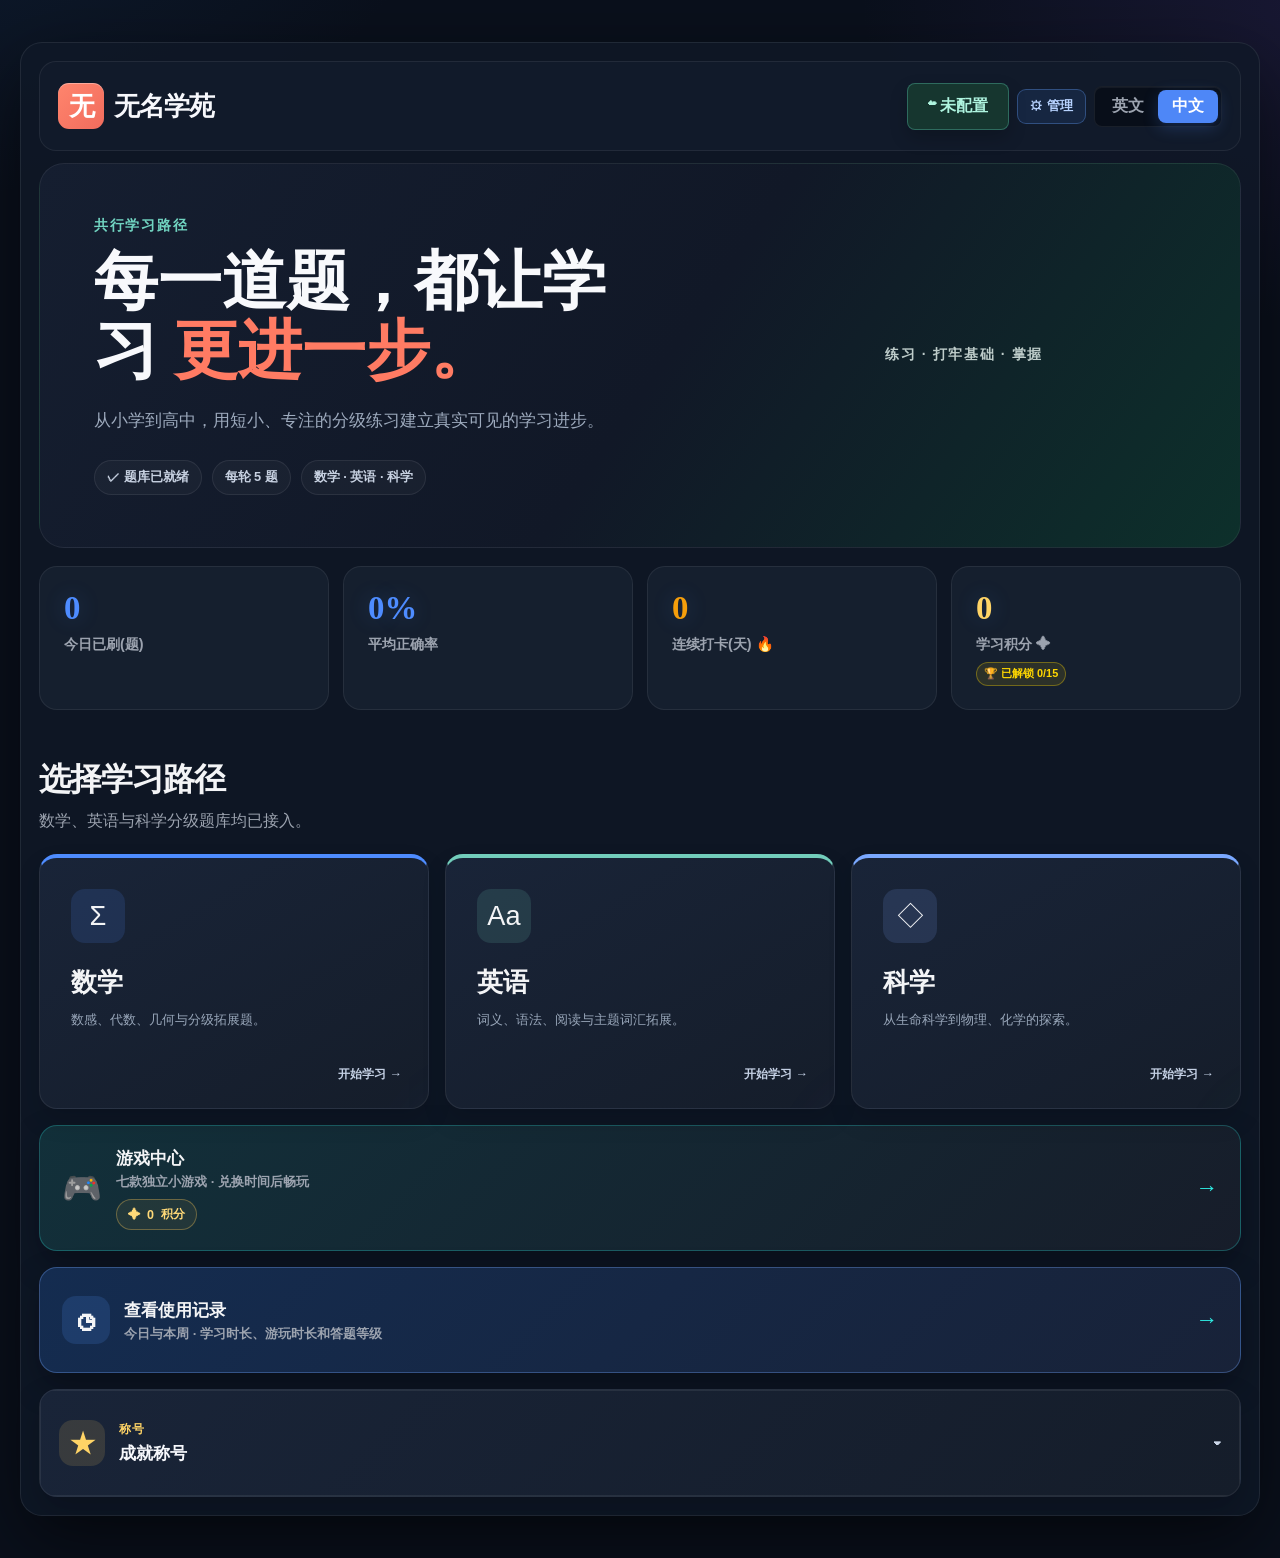
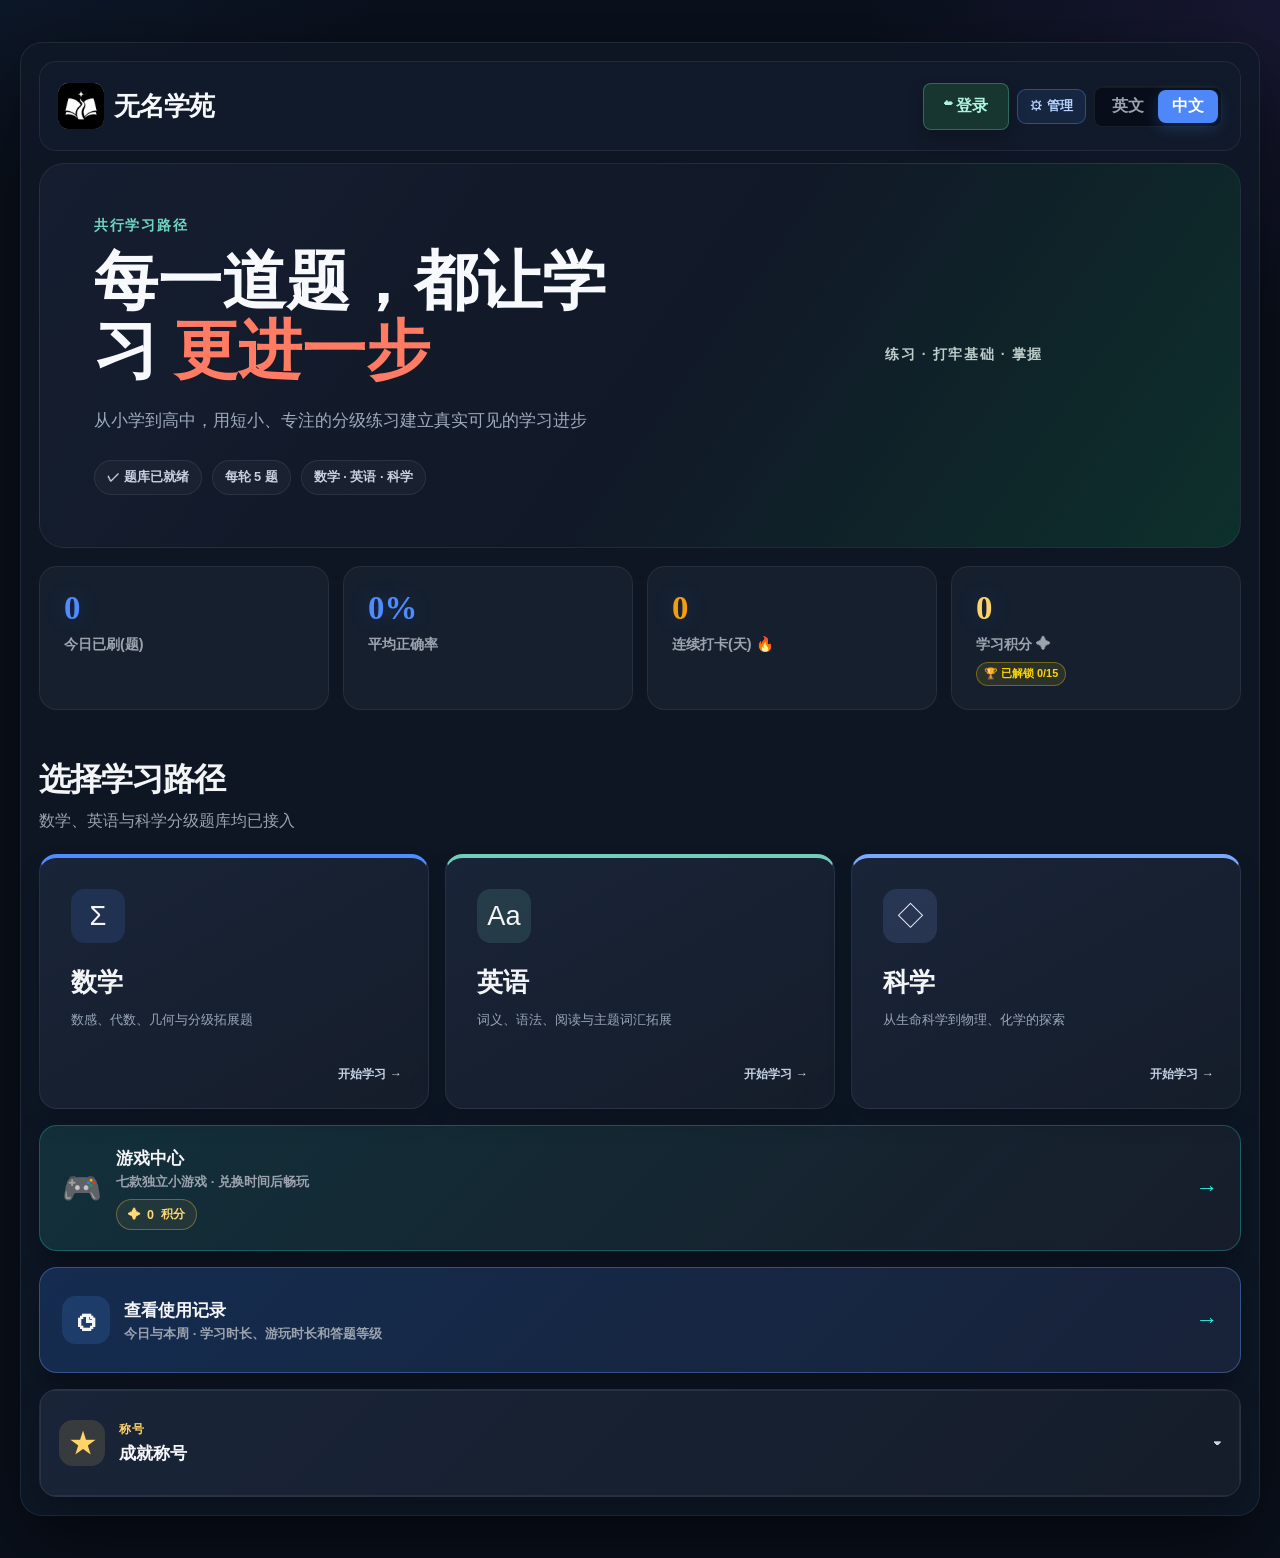
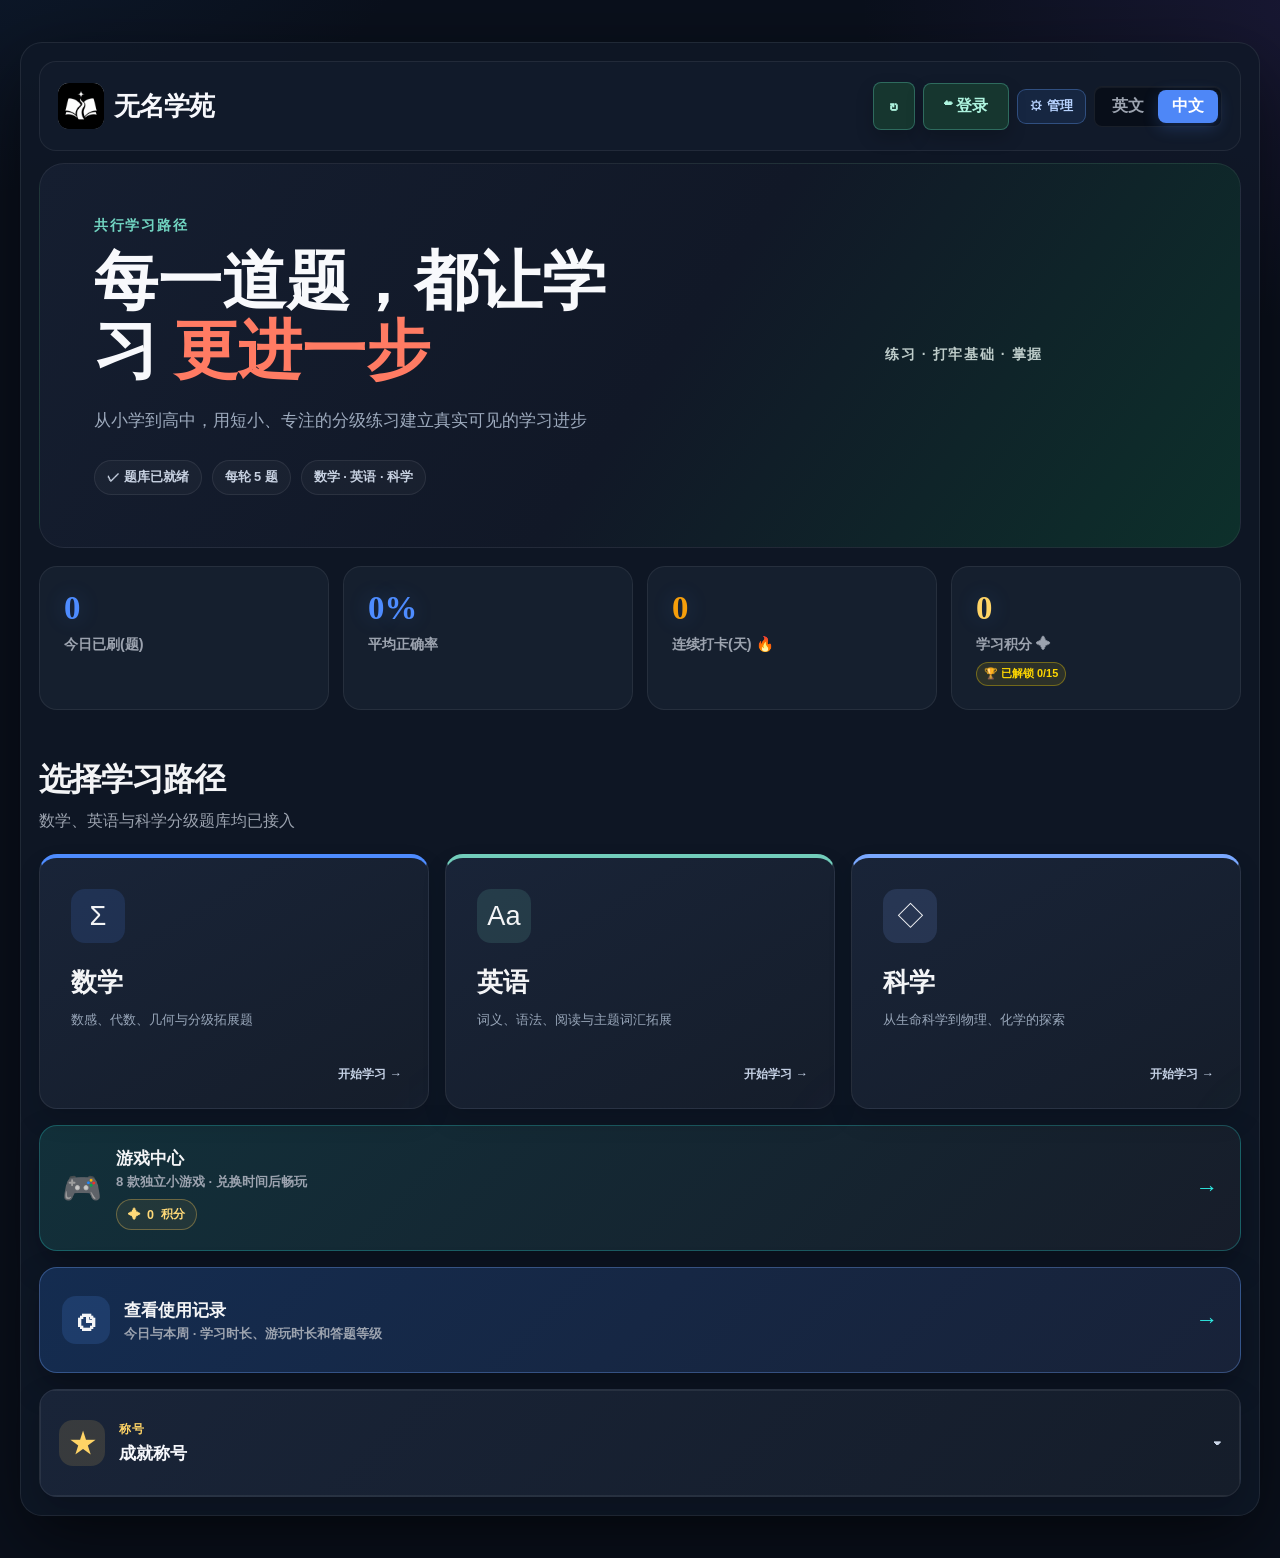
